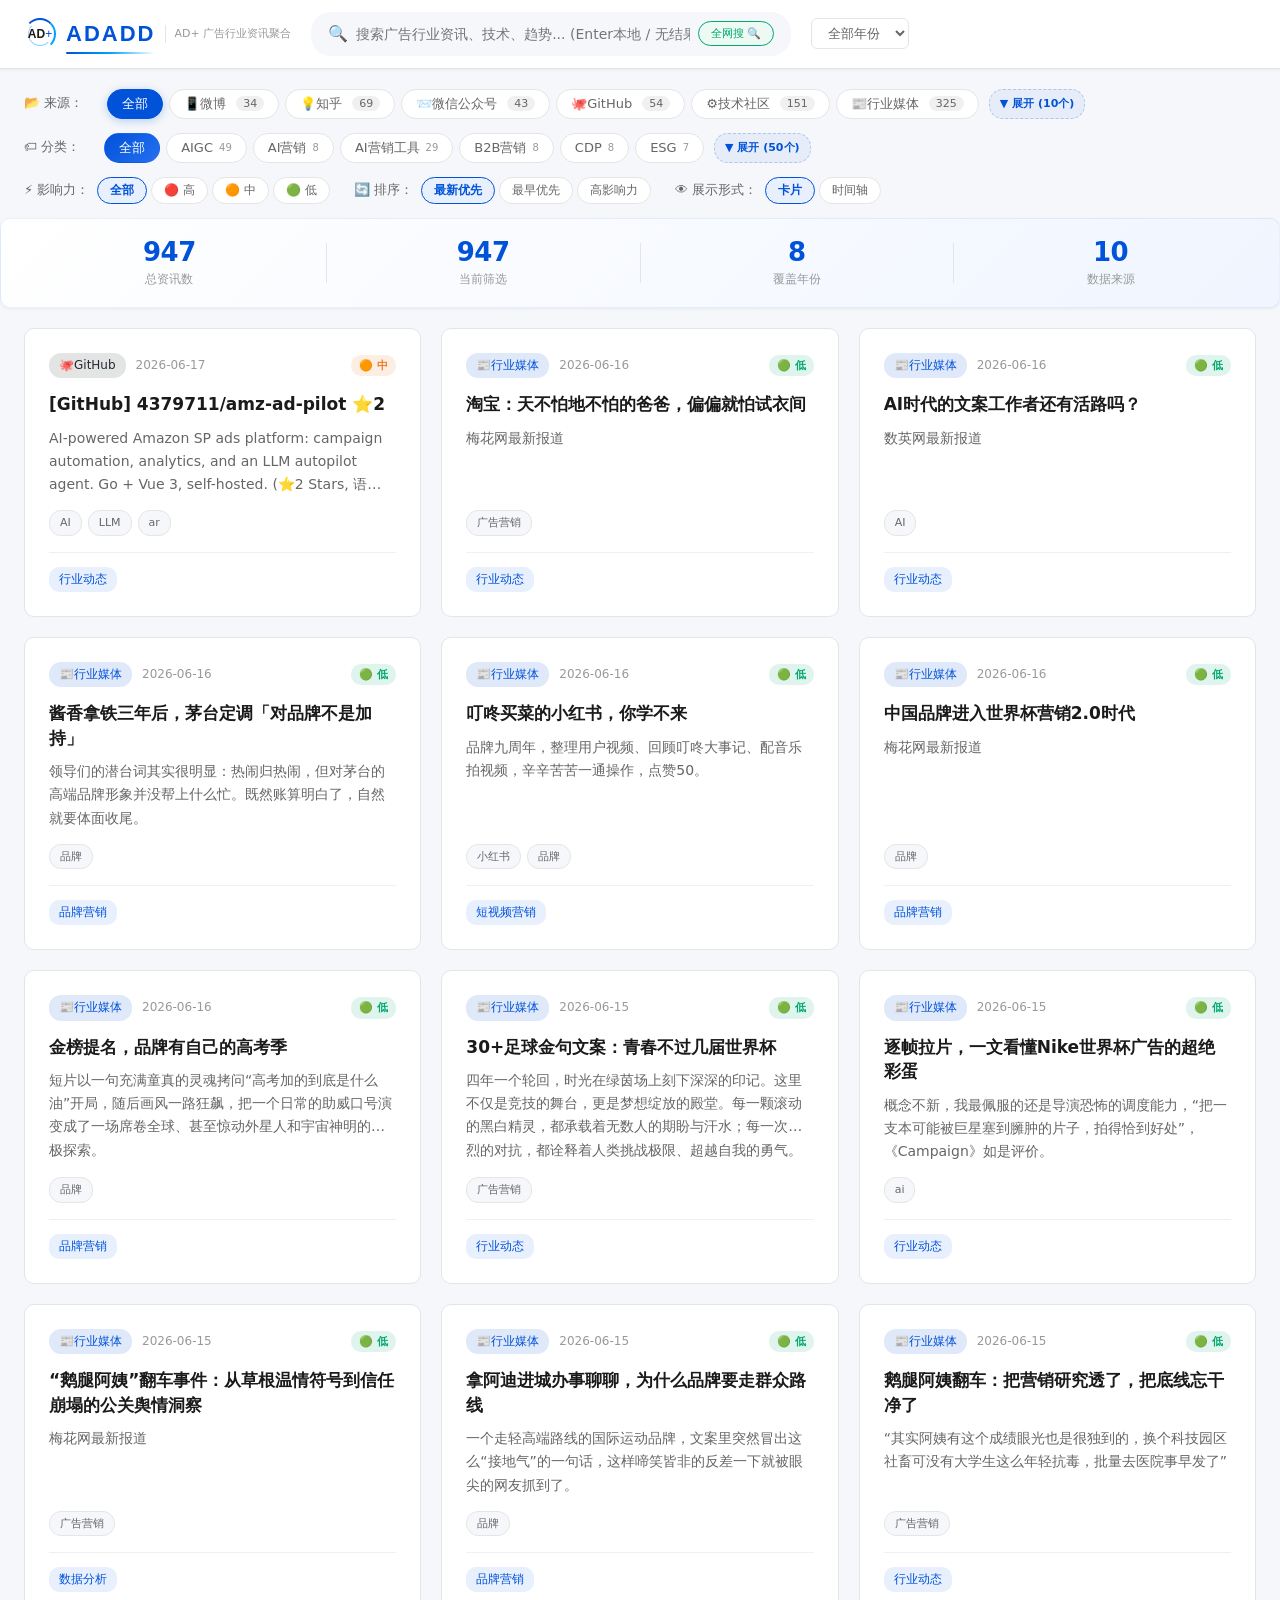
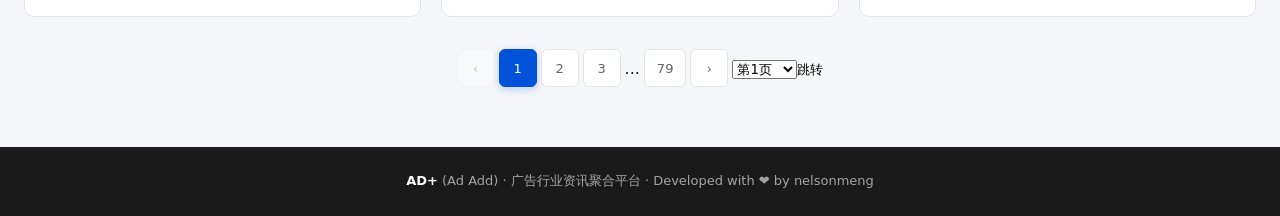
==== index.html @ 6f11f354 "auto: +1篇 (github(+1)) | 2026-06-17 10:17" ====
<!DOCTYPE html>
<html lang="zh-CN">
<head>
<meta charset="UTF-8">
<meta name="viewport" content="width=device-width,initial-scale=1.0">
<title>ADADD · 广告行业资讯聚合平台</title>
<link rel="preload" href="fonts/TencentSans-W7.woff2" as="font" type="font/woff2" crossorigin>
<link rel="preconnect" href="https://fonts.googleapis.com">
<link rel="preconnect" href="https://fonts.gstatic.com" crossorigin>
<link href="https://fonts.googleapis.com/css2?family=Noto+Sans+SC:wght@300;400;500;700;900&display=swap" rel="stylesheet">
<style>@font-face{font-family:"Tencent Sans";src:url("fonts/TencentSans-W7.woff2") format("woff2"),url("fonts/TencentSans-W7.otf") format("opentype");font-weight:100 900;font-style:normal;font-display:swap}
:root{--p:#0052D9;--pl:#E8F0FE;--pd:#1a3c6e;--ph:#2670F0;--a:#00A870;--w:#ED7B2D;--d:#E02020;--t1:#1a1a1a;--t2:#666666;--t3:#999999;--bc:#e5e5e5;--bg:#f5f7fa;--wh:#ffffff;--ss:0 1px 3px rgba(0,0,0,.06);--sm:0 4px 12px rgba(0,0,0,.08);--sl:0 8px 30px rgba(0,0,0,.12);--r1:6px;--r2:10px;--r3:16px;--ff:"Tencent Sans",system-ui,-apple-system,BlinkMacSystemFont,"Microsoft YaHei",sans-serif}
*,*::before,*::after{box-sizing:border-box;margin:0;padding:0}html{scroll-behavior:smooth;-webkit-font-smoothing:antialiased}
body{font-family:var(--ff);background:var(--bg);color:var(--t1);line-height:1.6;min-height:100vh}a{color:var(--p);text-decoration:none}button{cursor:pointer;font-family:inherit;border:none;background:none}input,select{font-family:inherit}
.navbar{position:sticky;top:0;z-index:100;background:var(--wh);border-bottom:1px solid var(--bc);box-shadow:var(--ss)}
.nav-inner{max-width:1400px;margin:0 auto;display:flex;align-items:center;gap:20px;padding:12px 24px}.logo{display:flex;align-items:center;gap:10px}
.logo-icon-wrap{position:relative;width:32px;height:32px;flex-shrink:0;display:flex;align-items:center;justify-content:center}
.logo-ring{position:absolute;inset:0;border:2px solid transparent;border-top-color:#0052D9;border-right-color:#00A3FF;border-radius:50%;animation:spin 6s linear infinite}
.logo-ring-inner{position:absolute;inset:4px;border:1.5px solid transparent;border-bottom-color:rgba(0,163,255,.5);border-left-color:rgba(0,82,217,.3);border-radius:50%;animation:spin 4s linear infinite reverse}
@keyframes spin{to{transform:rotate(360deg)}}
.logo-center{font-family:"Tencent Sans",sans-serif;font-size:12px;font-weight:800;color:#1a1a1a;z-index:2;line-height:1}
.logo-center .lp{font-weight:300;color:#0052D9}
.logo-text{font-size:22px;font-weight:900;color:#0052D9;letter-spacing:2px;font-family:"Tencent Sans",sans-serif;position:relative}
.logo-text::after{content:'';position:absolute;bottom:-3px;left:0;width:100%;height:2px;background:linear-gradient(90deg,#0052D9,#00A3FF,transparent);border-radius:1px}
.logo-sub{font-size:11px;color:var(--t3);padding-left:8px;border-left:1px solid var(--bc)}.nav-center{flex:1;max-width:480px}
.search-bar{display:flex;align-items:center;background:var(--bg);border-radius:20px;padding:8px 16px;gap:8px;transition:all .25s;border:1.5px solid transparent}.search-bar:focus-within{background:var(--wh);border-color:var(--p);box-shadow:0 0 0 3px rgba(0,82,217,.08)}.search-bar input{flex:1;border:none;outline:none;background:transparent;font-size:14px;color:var(--t1)}.clear-search{width:18px;height:18px;border-radius:50%;display:none;align-items:center;justify-content:center;font-size:14px;color:var(--t3);background:#ddd}.nav-right{display:flex;align-items:center;gap:10px}.year-select{padding:6px 12px;border-radius:var(--r1);border:1px solid var(--bc);font-size:13px;color:var(--t2);background:var(--wh);cursor:pointer}
.fbar{max-width:1400px;margin:0 auto;padding:20px 24px 0}.frow{display:flex;align-items:center;gap:24px;margin-bottom:14px;flex-wrap:wrap}.flab{font-size:13px;font-weight:500;color:var(--t2);white-space:nowrap;flex-shrink:0}.btns{display:flex;flex-wrap:wrap;gap:6px}.fbtn{display:inline-flex;align-items:center;gap:6px;padding:5px 14px;border-radius:20px;font-size:13px;color:var(--t2);background:var(--wh);border:1px solid var(--bc);transition:all .2s;white-space:nowrap;cursor:pointer}.fbtn:hover{border-color:var(--p);color:var(--p)}.fbtn.active{background:var(--p);color:white;border-color:var(--p);box-shadow:0 2px 8px rgba(0,82,217,.25)}.cbtn{display:inline-flex;align-items:center;gap:6px;padding:5px 14px;border-radius:20px;font-size:13px;color:var(--t2);background:var(--wh);border:1px solid var(--bc);transition:all .2s;white-space:nowrap;cursor:pointer}.cbtn:hover{border-color:var(--ph);color:var(--ph)}.cbtn.active{background:linear-gradient(135deg,var(--p),#2670F0);color:white;border-color:transparent}.cat-btns.cat-collapsed .cbtn:nth-child(n+8){display:none}.btns.src-collapsed .fbtn:nth-child(n+8){display:none}.cat-toggle{display:inline-flex;align-items:center;gap:4px;padding:3px 10px;border-radius:14px;font-size:11px;color:var(--p);font-weight:600;background:rgba(0,82,217,.06);border:1px dashed rgba(0,82,217,.25);cursor:pointer;white-space:nowrap;transition:all .2s;margin-left:4px;flex-shrink:0}.cat-toggle:hover{background:rgba(0,82,217,.12)}.inline-group{display:flex;align-items:center;gap:8px}.inline-group label{font-size:13px;font-weight:500;color:var(--t2);white-space:nowrap}.btn-group{display:flex;gap:4px}.bg-btn{padding:4px 12px;border-radius:14px;font-size:12px;color:var(--t2);background:var(--wh);border:1px solid var(--bc);transition:all .2s;cursor:pointer}.bg-btn:hover{border-color:var(--ph)}.bg-btn.active{background:var(--pl);color:var(--p);border-color:var(--p);font-weight:600}
.stats{max-width:1400px;margin:0 auto;padding:0 24px;display:flex;align-items:center;background:linear-gradient(135deg,#fff,#f0f5ff);border-radius:var(--r2);padding:18px 28px;margin-bottom:20px;border:1px solid rgba(0,82,217,.08);box-shadow:var(--ss)}.st-item{text-align:center;flex:1}.st-num{font-size:26px;font-weight:900;color:var(--p);line-height:1.2;letter-spacing:-.5px}.st-lbl{font-size:12px;color:var(--t3);margin-top:2px}.st-div{width:1px;height:40px;background:var(--bc);margin:0 16px}.st-new{font-size:11px;font-weight:700;color:#E02020;background:linear-gradient(135deg,#FFF0F0,#FFE8E8);padding:2px 8px;border-radius:10px;margin-left:4px;display:inline-flex;align-items:center;gap:2px;animation:newPulse 2s ease-in-out infinite}.st-new-num{color:#E02020;font-size:13px}@keyframes newPulse{0%,100%{opacity:1}50%{opacity:.6}}
.news-section{max-width:1400px;margin:0 auto;padding:0 24px 60px}.grid{display:grid;grid-template-columns:repeat(auto-fill,minmax(380px,1fr));gap:20px}
.card{background:var(--wh);border-radius:var(--r2);padding:24px;border:1px solid var(--bc);cursor:pointer;transition:all .3s;display:flex;flex-direction:column;position:relative;overflow:hidden}.card::before{content:'';position:absolute;top:0;left:0;right:0;height:3px;background:linear-gradient(90deg,var(--p),var(--ph));opacity:0;transition:opacity .3s}.card:hover{transform:translateY(-3px);box-shadow:var(--sl);border-color:transparent}.card:hover::before{opacity:1}
.chdr{display:flex;align-items:center;gap:10px;margin-bottom:14px;flex-wrap:wrap}.src-tag{display:inline-flex;align-items:center;gap:4px;font-size:12px;font-weight:500;padding:3px 10px;border-radius:12px;white-space:nowrap}.date-text{font-size:12px;color:var(--t3);flex:1}.imp-badge{font-size:11px;font-weight:600;padding:2px 8px;border-radius:10px;white-space:nowrap}
.ctitle{font-size:17px;font-weight:700;line-height:1.45;color:var(--t1);margin-bottom:10px;display:-webkit-box;-webkit-line-clamp:2;-webkit-box-orient:vertical;overflow:hidden;transition:color .2s}.card:hover .ctitle{color:var(--p)}.csum{font-size:14px;line-height:1.65;color:var(--t2);margin-bottom:14px;flex:1;display:-webkit-box;-webkit-line-clamp:3;-webkit-box-orient:vertical;overflow:hidden}.ctags{display:flex;flex-wrap:wrap;gap:6px;margin-bottom:16px}.tag{font-size:11px;padding:3px 10px;border-radius:12px;background:var(--bg);color:var(--t2);border:1px solid var(--bc);white-space:nowrap}.cftr{display:flex;justify-content:space-between;align-items:center;padding-top:14px;border-top:1px solid #f0f0f0}.cat-tag{font-size:12px;color:var(--p);background:var(--pl);padding:3px 10px;border-radius:10px;font-weight:500}.visit-link{font-size:13px;color:var(--a)!important;font-weight:500;opacity:0;transition:opacity .2s}.card:hover .visit-link{opacity:1}.new-badge{position:absolute;top:12px;right:12px;background:linear-gradient(135deg,#E02020,#FF4D4F);color:#fff;font-size:10px;font-weight:800;padding:2px 8px;border-radius:8px;text-transform:uppercase;letter-spacing:.5px;box-shadow:0 2px 8px rgba(224,32,32,.35);z-index:2;animation:newBadgeIn .5s ease-out}@keyframes newBadgeIn{from{transform:scale(0) rotate(-12deg);opacity:0}to{transform:scale(1) rotate(0);opacity:1}}
.tl-group{margin-bottom:24px}.tl-summary-bar{background:var(--wh);border-radius:var(--r2);padding:14px 20px;margin-bottom:20px;border:1px solid var(--bc);font-size:14px;color:var(--t2)}.tl-year{font-size:18px;font-weight:900;color:var(--p);margin-bottom:12px;padding-left:16px;border-left:4px solid var(--p);letter-spacing:1px;cursor:pointer;user-select:none;display:flex;align-items:center;gap:6px;transition:border-color .2s}.tl-y-toggle{font-size:11px;color:var(--t3);transition:transform .2s;width:16px;text-align:center}.tl-year:hover{color:var(--ph)}.tl-items{display:flex;flex-direction:column;gap:10px;transition:max-height .35s ease,opacity .25s ease;overflow:hidden}.tl-items.collapsed{max-height:0!important;opacity:0;margin:0;padding:0}.tl-item{display:flex;gap:16px;background:var(--wh);border-radius:var(--r2);padding:20px 24px;border:1px solid var(--bc);cursor:pointer;transition:all .25s}.tl-item:hover{transform:translateX(4px);box-shadow:var(--sm);border-color:var(--ph)}.tl-dot{width:12px;height:12px;border-radius:50%;margin-top:6px;flex-shrink:0;box-shadow:0 0 0 3px rgba(0,82,217,.15)}.tl-cnt{flex:1;min-width:0}.tl-meta{display:flex;align-items:center;gap:12px;margin-bottom:8px;font-size:12px;color:var(--t3)}.tl-item h4{font-size:16px;font-weight:700;line-height:1.4;color:var(--t1);margin-bottom:6px;transition:color .2s}.tl-item:hover h4{color:var(--p)}.tl-item>p{font-size:14px;color:var(--t2);line-height:1.55;display:-webkit-box;-webkit-line-clamp:2;-webkit-box-orient:vertical;overflow:hidden}
.empty-state{display:flex;flex-direction:column;align-items:center;justify-content:center;padding:80px 20px;text-align:center}
.pagination{display:flex;justify-content:center;margin-top:32px}.pgn-inn{display:flex;align-items:center;gap:4px}.pg-btn{min-width:38px;height:38px;border-radius:var(--r1);font-size:13px;font-weight:500;color:var(--t2);background:var(--wh);border:1px solid var(--bc);display:flex;align-items:center;justify-content:center;padding:0 12px;transition:all .2s;cursor:pointer}.pg-btn:not(:disabled):hover{border-color:var(--p);color:var(--p)}.pg-btn.active{background:var(--p);color:white;border-color:var(--p);box-shadow:0 2px 8px rgba(0,82,217,.25)}.pg-btn:disabled{opacity:.35;cursor:not-allowed}    '.pg-dots{color:var(--t3);padding:0 6px;font-size:13px}.pg-jump-wrap{display:inline-flex;align-items:center;gap:6px;margin-left:10px;padding-left:14px;border-left:1px solid var(--bc)}.pg-jump-wrap select{height:38px;padding:0 28px 0 12px;border-radius:var(--r1);border:1px solid var(--bc);font-size:13px;font-weight:500;color:var(--t2);background:var(--wh) url("data:image/svg+xml,%3Csvg xmlns='http://www.w3.org/2000/svg' width='10' height='6'%3E%3Cpath d='M1 1l4 4 4-4' stroke='%230052D9' fill='none' stroke-width='1.5'/%3E%3C/svg%3E") no-repeat right 10px center;background-size:10px;-webkit-appearance:none;-moz-appearance:none;appearance:none;cursor:pointer;transition:border-color .2s,box-shadow .2s;outline:none}.pg-jump-wrap select:hover,.pg-jump-wrap select:focus{border-color:var(--p);box-shadow:0 0 0 3px rgba(0,82,217,.15)}.pg-jump-btn{padding:5px 14px;font-size:13px;color:#fff;background:#0052D9;border:none;border-radius:6px;cursor:pointer;transition:all .2s;white-space:nowrap}.pg-jump-btn:hover{background:#0046ba;transform:translateY(-1px)}.pg-jump-btn:active{transform:scale(.97)}'
.modal-overlay{position:fixed;inset:0;z-index:-9999!important;background:rgba(0,0,0,.45);backdrop-filter:blur(4px);display:none!important;visibility:hidden!important;opacity:0!important;pointer-events:none!important;height:0!important;overflow:hidden!important}.modal-overlay.show{display:flex!important;visibility:visible!important;opacity:1!important;pointer-events:auto!important;z-index:1000!important;height:auto!important;overflow-y:auto!important;align-items:flex-start;justify-content:center;padding:40px 20px}.modal-dialog{background:var(--wh);border-radius:var(--r3);max-width:720px;width:100%;position:relative;box-shadow:0 20px 60px rgba(0,0,0,.2);animation:slideUp .3s ease;margin:auto}@keyframes slideUp{from{transform:translateY(30px);opacity:0}to{transform:translateY(0);opacity:1}}.modal-close{position:absolute;top:16px;right:16px;z-index:5;width:34px;height:34px;border-radius:50%;display:flex;align-items:center;justify-content:center;font-size:22px;color:var(--t3);background:var(--bg);transition:all .2s;cursor:pointer}.modal-close:hover{background:var(--d);color:white}.modal-body{padding:36px 36px 28px}.dtl-title{font-size:24px;font-weight:900;line-height:1.35;color:var(--t1);margin-bottom:12px;font-family:"Tencent Sans",sans-serif}.dtl-sum{font-size:16px;color:var(--t2);line-height:1.6}.dtl-body{margin-top:20px;font-size:15px;line-height:1.85;color:var(--t1);white-space:pre-line}.dtl-tags{display:flex;flex-wrap:wrap;gap:8px;margin-top:24px;padding-top:16px;border-top:1px solid var(--bc)}.dtl-actions{display:flex;gap:12px;justify-content:flex-end;margin-top:24px}.act-btn{padding:10px 24px;border-radius:var(--r1);font-size:14px;font-weight:600;transition:all .2s;cursor:pointer;text-align:center;text-decoration:none;display:inline-block}.act-btn.primary{background:var(--p);color:white}.act-btn.primary:hover{background:var(--ph);box-shadow:0 4px 12px rgba(0,82,217,.3)}.act-btn.visit{background:var(--a)!important;color:white!important}.act-btn.visit:hover{background:#00915e!important}
.footer{background:var(--t1);color:rgba(255,255,255,.6);padding:24px;text-align:center;font-size:13px;margin-top:auto}.footer strong{color:white}
@media(max-width:1024px){.grid{grid-template-columns:repeat(auto-fill,minmax(320px,1fr));gap:16px}.nav-inner{flex-wrap:wrap;gap:12px;padding:10px 20px}.nav-center{order:3;max-width:100%;flex-basis:100%}.search-bar{width:100%}}
@media(max-width:768px){.grid{grid-template-columns:1fr}.stats{flex-direction:column;gap:12px;padding:16px}.st-div{display:none}.cftr{flex-direction:column;align-items:flex-start;gap:8px}.visit-link{opacity:1!important}.frow{gap:12px}}</style>
</head>
<body>
<header class="navbar"><div class="nav-inner">
<div class="logo"><div class="logo-icon-wrap"><div class="logo-ring"></div><div class="logo-ring-inner"></div><div class="logo-center">AD<span class="lp">+</span></div></div><span class="logo-text">ADADD</span><span class="logo-sub">AD+ 广告行业资讯聚合</span></div>
<div class="nav-center"><div class="search-bar" id="searchBar">
🔍 <input type="text" id="searchInput" placeholder="搜索广告行业资讯、技术、趋势... (Enter本地 / 无结果自动全网搜)" autocomplete="off">
<button class="clear-search" id="clearSearch">×</button>
<button id="globalSearchBtn" style="padding:4px 12px;border-radius:14px;font-size:11px;color:#00A870;background:#EDFAF3;border:1px solid #00A870;cursor:pointer;white-space:nowrap;font-weight:500;">全网搜 🔍</button>
</div></div>
<div class="nav-right"><select class="year-select" id="yearSelect"><option value="">全部年份</option></select></div>
</div></header>
<div class="fbar" id="filterBar"></div>
<div class="stats" id="statsBar"></div>
<section class="news-section" id="newsSection"></section>
<footer class="footer"><strong>AD+</strong> (Ad Add) · 广告行业资讯聚合平台 · Developed with ❤️ by nelsonmeng</footer>
<script type="application/json" id="appData">[{"id": 2304932602, "title": "[GitHub] 4379711/amz-ad-pilot ⭐2", "original_title": "[GitHub] 4379711/amz-ad-pilot ⭐2", "summary": "AI-powered Amazon SP ads platform: campaign automation, analytics, and an LLM autopilot agent. Go + Vue 3, self-hosted. (⭐2 Stars, 语言:Go, 最近更新:2026-06-17)", "body": "## [GitHub] 4379711/amz-ad-pilot ⭐2\n\nAI-powered Amazon SP ads platform: campaign automation, analytics, and an LLM autopilot agent. Go + Vue 3, self-hosted. (⭐2 Stars, 语言:Go, 最近更新:2026-06-17)\n\n---\n*来源：GitHub · 自动抓取于 2026-06-17 10:17*", "source": "github", "category": "行业动态", "tags": ["AI", "LLM", "ar"], "impact": "medium", "year": "2026", "date": "2026-06-17", "url": "https://github.com/4379711/amz-ad-pilot", "readCount": 0, "shareCount": 0, "commentCount": 0, "updatedAt": "2026-06-17"}, {"id": 272166351, "title": "淘宝：天不怕地不怕的爸爸，偏偏就怕试衣间", "original_title": "淘宝：天不怕地不怕的爸爸，偏偏就怕试衣间", "summary": "梅花网最新报道", "body": "## 淘宝：天不怕地不怕的爸爸，偏偏就怕试衣间\n\n\n\n---\n*来源：梅花网 · 自动抓取于 2026-06-16 18:14*", "source": "industry-media", "category": "行业动态", "tags": ["广告营销"], "impact": "low", "year": "2026", "date": "2026-06-16", "url": "https://www.meihua.info/shots/6878692922459136", "readCount": 0, "shareCount": 0, "commentCount": 0, "updatedAt": "2026-06-16"}, {"id": 1747070454, "title": "AI时代的文案工作者还有活路吗？", "original_title": "AI时代的文案工作者还有活路吗？", "summary": "数英网最新报道", "body": "## AI时代的文案工作者还有活路吗？\n\n\n\n---\n*来源：数英网 · 自动抓取于 2026-06-16 15:12*", "source": "industry-media", "category": "行业动态", "tags": ["AI"], "impact": "low", "year": "2026", "date": "2026-06-16", "url": "https://www.digitaling.com/articles/1522087.html", "readCount": 0, "shareCount": 0, "commentCount": 0, "updatedAt": "2026-06-16"}, {"id": 969098634, "title": "酱香拿铁三年后，茅台定调「对品牌不是加持」", "original_title": "酱香拿铁三年后，茅台定调「对品牌不是加持」", "summary": "领导们的潜台词其实很明显：热闹归热闹，但对茅台的高端品牌形象并没帮上什么忙。既然账算明白了，自然就要体面收尾。", "body": "## 酱香拿铁三年后，茅台定调「对品牌不是加持」\n\n领导们的潜台词其实很明显：热闹归热闹，但对茅台的高端品牌形象并没帮上什么忙。既然账算明白了，自然就要体面收尾。\n\n---\n*来源：数英网 · 自动抓取于 2026-06-16 13:58*", "source": "industry-media", "category": "品牌营销", "tags": ["品牌"], "impact": "low", "year": "2026", "date": "2026-06-16", "url": "https://www.digitaling.com/articles/1521380.html", "readCount": 0, "shareCount": 0, "commentCount": 0, "updatedAt": "2026-06-16"}, {"id": 2837018221, "title": "叮咚买菜的小红书，你学不来", "original_title": "叮咚买菜的小红书，你学不来", "summary": "品牌九周年，整理用户视频、回顾叮咚大事记、配音乐拍视频，辛辛苦苦一通操作，点赞50。", "body": "## 叮咚买菜的小红书，你学不来\n\n品牌九周年，整理用户视频、回顾叮咚大事记、配音乐拍视频，辛辛苦苦一通操作，点赞50。\n\n---\n*来源：数英网 · 自动抓取于 2026-06-16 13:58*", "source": "industry-media", "category": "短视频营销", "tags": ["小红书", "品牌"], "impact": "low", "year": "2026", "date": "2026-06-16", "url": "https://www.digitaling.com/articles/1520036.html", "readCount": 0, "shareCount": 0, "commentCount": 0, "updatedAt": "2026-06-16"}, {"id": 3704941879, "title": "中国品牌进入世界杯营销2.0时代", "original_title": "中国品牌进入世界杯营销2.0时代", "summary": "梅花网最新报道", "body": "## 中国品牌进入世界杯营销2.0时代\n\n\n\n---\n*来源：梅花网 · 自动抓取于 2026-06-16 11:34*", "source": "industry-media", "category": "品牌营销", "tags": ["品牌"], "impact": "low", "year": "2026", "date": "2026-06-16", "url": "https://www.meihua.info/article/6877292734727168", "readCount": 0, "shareCount": 0, "commentCount": 0, "updatedAt": "2026-06-16"}, {"id": 2909732462, "title": "金榜提名，品牌有自己的高考季", "original_title": "金榜提名，品牌有自己的高考季", "summary": "短片以一句充满童真的灵魂拷问“高考加的到底是什么油”开局，随后画风一路狂飙，把一个日常的助威口号演变成了一场席卷全球、甚至惊动外星人和宇宙神明的终极探索。", "body": "## 金榜提名，品牌有自己的高考季\n\n短片以一句充满童真的灵魂拷问“高考加的到底是什么油”开局，随后画风一路狂飙，把一个日常的助威口号演变成了一场席卷全球、甚至惊动外星人和宇宙神明的终极探索。\n\n---\n*来源：数英网 · 自动抓取于 2026-06-16 11:35*", "source": "industry-media", "category": "品牌营销", "tags": ["品牌"], "impact": "low", "year": "2026", "date": "2026-06-16", "url": "https://www.digitaling.com/articles/1518734.html", "readCount": 0, "shareCount": 0, "commentCount": 0, "updatedAt": "2026-06-16"}, {"id": 1232251329, "title": "30+足球金句文案：青春不过几届世界杯", "original_title": "30+足球金句文案：青春不过几届世界杯", "summary": "四年一个轮回，时光在绿茵场上刻下深深的印记。这里不仅是竞技的舞台，更是梦想绽放的殿堂。每一颗滚动的黑白精灵，都承载着无数人的期盼与汗水；每一次激烈的对抗，都诠释着人类挑战极限、超越自我的勇气。", "body": "## 30+足球金句文案：青春不过几届世界杯\n\n四年一个轮回，时光在绿茵场上刻下深深的印记。这里不仅是竞技的舞台，更是梦想绽放的殿堂。每一颗滚动的黑白精灵，都承载着无数人的期盼与汗水；每一次激烈的对抗，都诠释着人类挑战极限、超越自我的勇气。\n\n---\n*来源：数英网 · 自动抓取于 2026-06-15 14:04*", "source": "industry-media", "category": "行业动态", "tags": ["广告营销"], "impact": "low", "year": "2026", "date": "2026-06-15", "url": "https://www.digitaling.com/articles/1520309.html", "readCount": 0, "shareCount": 0, "commentCount": 0, "updatedAt": "2026-06-15"}, {"id": 3171213471, "title": "逐帧拉片，一文看懂Nike世界杯广告的超绝彩蛋", "original_title": "逐帧拉片，一文看懂Nike世界杯广告的超绝彩蛋", "summary": "概念不新，我最佩服的还是导演恐怖的调度能力，“把一支本可能被巨星塞到臃肿的片子，拍得恰到好处”，《Campaign》如是评价。", "body": "## 逐帧拉片，一文看懂Nike世界杯广告的超绝彩蛋\n\n概念不新，我最佩服的还是导演恐怖的调度能力，“把一支本可能被巨星塞到臃肿的片子，拍得恰到好处”，《Campaign》如是评价。\n\n---\n*来源：数英网 · 自动抓取于 2026-06-15 14:04*", "source": "industry-media", "category": "行业动态", "tags": ["ai"], "impact": "low", "year": "2026", "date": "2026-06-15", "url": "https://www.digitaling.com/articles/1517691.html", "readCount": 0, "shareCount": 0, "commentCount": 0, "updatedAt": "2026-06-15"}, {"id": 1399789582, "title": "“鹅腿阿姨”翻车事件：从草根温情符号到信任崩塌的公关舆情洞察", "original_title": "“鹅腿阿姨”翻车事件：从草根温情符号到信任崩塌的公关舆情洞察", "summary": "梅花网最新报道", "body": "## “鹅腿阿姨”翻车事件：从草根温情符号到信任崩塌的公关舆情洞察\n\n\n\n---\n*来源：梅花网 · 自动抓取于 2026-06-15 11:23*", "source": "industry-media", "category": "数据分析", "tags": ["广告营销"], "impact": "low", "year": "2026", "date": "2026-06-15", "url": "https://www.meihua.info/article/6876924401239040", "readCount": 0, "shareCount": 0, "commentCount": 0, "updatedAt": "2026-06-15"}, {"id": 3287151831, "title": "拿阿迪进城办事聊聊，为什么品牌要走群众路线", "original_title": "拿阿迪进城办事聊聊，为什么品牌要走群众路线", "summary": "一个走轻高端路线的国际运动品牌，文案里突然冒出这么“接地气”的一句话，这样啼笑皆非的反差一下就被眼尖的网友抓到了。", "body": "## 拿阿迪进城办事聊聊，为什么品牌要走群众路线\n\n一个走轻高端路线的国际运动品牌，文案里突然冒出这么“接地气”的一句话，这样啼笑皆非的反差一下就被眼尖的网友抓到了。\n\n---\n*来源：数英网 · 自动抓取于 2026-06-15 11:23*", "source": "industry-media", "category": "品牌营销", "tags": ["品牌"], "impact": "low", "year": "2026", "date": "2026-06-15", "url": "https://www.digitaling.com/articles/1520050.html", "readCount": 0, "shareCount": 0, "commentCount": 0, "updatedAt": "2026-06-15"}, {"id": 2551307647, "title": "鹅腿阿姨翻车：把营销研究透了，把底线忘干净了", "original_title": "鹅腿阿姨翻车：把营销研究透了，把底线忘干净了", "summary": "“其实阿姨有这个成绩眼光也是很独到的，换个科技园区社畜可没有大学生这么年轻抗毒，批量去医院事早发了”", "body": "## 鹅腿阿姨翻车：把营销研究透了，把底线忘干净了\n\n“其实阿姨有这个成绩眼光也是很独到的，换个科技园区社畜可没有大学生这么年轻抗毒，批量去医院事早发了”\n\n---\n*来源：数英网 · 自动抓取于 2026-06-15 11:23*", "source": "industry-media", "category": "行业动态", "tags": ["广告营销"], "impact": "low", "year": "2026", "date": "2026-06-15", "url": "https://www.digitaling.com/articles/1519777.html", "readCount": 0, "shareCount": 0, "commentCount": 0, "updatedAt": "2026-06-15"}, {"id": 1126483919, "title": "世界杯要来了，聊聊体育营销的老规矩和新变化｜专访", "original_title": "世界杯要来了，聊聊体育营销的老规矩和新变化｜专访", "summary": "1976年，国际足联FIFA与可口可乐签下了一笔1000万美元的赞助合约。自此，FIFA正式开启了将世界杯作为一个IP，售卖给赞助商的商业化时代；对可口可乐而言，它得到的权益则是在亚非拉等第三世界国家举办世青赛，为当地提供足球基础设施、青训和教练培训资源，这正好契合了可口可乐的全球化进程。", "body": "## 世界杯要来了，聊聊体育营销的老规矩和新变化｜专访\n\n1976年，国际足联FIFA与可口可乐签下了一笔1000万美元的赞助合约。自此，FIFA正式开启了将世界杯作为一个IP，售卖给赞助商的商业化时代；对可口可乐而言，它得到的权益则是在亚非拉等第三世界国家举办世青赛，为当地提供足球基础设施、青训和教练培训资源，这正好契合了可口可乐的全球化进程。\n\n---\n*来源：数英网 · 自动抓取于 2026-06-15 11:23*", "source": "industry-media", "category": "品牌出海", "tags": ["广告营销"], "impact": "low", "year": "2026", "date": "2026-06-15", "url": "https://www.digitaling.com/articles/1519742.html", "readCount": 0, "shareCount": 0, "commentCount": 0, "updatedAt": "2026-06-15"}, {"id": 974118507, "title": "可口可乐联名三叶草：美加墨世界杯接送，招手即停！", "original_title": "可口可乐联名三叶草：美加墨世界杯接送，招手即停！", "summary": "梅花网最新报道", "body": "## 可口可乐联名三叶草：美加墨世界杯接送，招手即停！\n\n\n\n---\n*来源：梅花网 · 自动抓取于 2026-06-12 16:53*", "source": "industry-media", "category": "行业动态", "tags": ["广告营销"], "impact": "low", "year": "2026", "date": "2026-06-12", "url": "https://www.meihua.info/shots/6873021271819264", "readCount": 0, "shareCount": 0, "commentCount": 0, "updatedAt": "2026-06-12"}, {"id": 1370849056, "title": "天猫：毕业生驾到，毕业优惠加到！", "original_title": "天猫：毕业生驾到，毕业优惠加到！", "summary": "梅花网最新报道", "body": "## 天猫：毕业生驾到，毕业优惠加到！\n\n\n\n---\n*来源：梅花网 · 自动抓取于 2026-06-12 16:53*", "source": "industry-media", "category": "行业动态", "tags": ["广告营销"], "impact": "low", "year": "2026", "date": "2026-06-12", "url": "https://www.meihua.info/shots/6872996879303680", "readCount": 0, "shareCount": 0, "commentCount": 0, "updatedAt": "2026-06-12"}, {"id": 1950921095, "title": "品牌高考季｜除了祝福「金榜题名」还能怎么玩?", "original_title": "品牌高考季｜除了祝福「金榜题名」还能怎么玩?", "summary": "梅花网最新报道", "body": "## 品牌高考季｜除了祝福「金榜题名」还能怎么玩?\n\n\n\n---\n*来源：梅花网 · 自动抓取于 2026-06-11 19:39*", "source": "industry-media", "category": "品牌营销", "tags": ["品牌"], "impact": "low", "year": "2026", "date": "2026-06-11", "url": "https://www.meihua.info/article/6869844505330688", "readCount": 0, "shareCount": 0, "commentCount": 0, "updatedAt": "2026-06-11"}, {"id": 3495757316, "title": "套路失灵，品牌下一步要以“真”感人", "original_title": "套路失灵，品牌下一步要以“真”感人", "summary": "梅花网最新报道", "body": "## 套路失灵，品牌下一步要以“真”感人\n\n\n\n---\n*来源：梅花网 · 自动抓取于 2026-06-11 19:39*", "source": "industry-media", "category": "品牌营销", "tags": ["品牌"], "impact": "low", "year": "2026", "date": "2026-06-11", "url": "https://www.meihua.info/article/6861919800787968", "readCount": 0, "shareCount": 0, "commentCount": 0, "updatedAt": "2026-06-11"}, {"id": 2427737033, "title": "2026年LOGO设计趋势报告发布", "original_title": "2026年LOGO设计趋势报告发布", "summary": "今年的这份报告有些特别，因为它与我的新书《LogoLounge 标志性品牌指南》同时发布。", "body": "## 2026年LOGO设计趋势报告发布\n\n今年的这份报告有些特别，因为它与我的新书《LogoLounge 标志性品牌指南》同时发布。\n\n---\n*来源：数英网 · 自动抓取于 2026-06-11 15:25*", "source": "industry-media", "category": "品牌营销", "tags": ["品牌"], "impact": "low", "year": "2026", "date": "2026-06-11", "url": "https://www.digitaling.com/articles/1518832.html", "readCount": 0, "shareCount": 0, "commentCount": 0, "updatedAt": "2026-06-11"}, {"id": 1440499345, "title": "套路失灵，品牌下一步要以“真”感人", "original_title": "套路失灵，品牌下一步要以“真”感人", "summary": "比如，前阵子在互联网上风很大的“家庭不锈钢检测”实验。有博主用检测仪或者神秘药水，对不锈钢制品进行测试，发现哪怕是标着“304”的不锈钢也有可能是假的、不合格的。结论一出，网友哗然，并纷纷下单不锈钢检测液，对着自家的锅碗瓢盆一阵猛滴。", "body": "## 套路失灵，品牌下一步要以“真”感人\n\n比如，前阵子在互联网上风很大的“家庭不锈钢检测”实验。有博主用检测仪或者神秘药水，对不锈钢制品进行测试，发现哪怕是标着“304”的不锈钢也有可能是假的、不合格的。结论一出，网友哗然，并纷纷下单不锈钢检测液，对着自家的锅碗瓢盆一阵猛滴。\n\n---\n*来源：数英网 · 自动抓取于 2026-06-11 11:18*", "source": "industry-media", "category": "品牌营销", "tags": ["品牌"], "impact": "low", "year": "2026", "date": "2026-06-11", "url": "https://www.digitaling.com/articles/1516382.html", "readCount": 0, "shareCount": 0, "commentCount": 0, "updatedAt": "2026-06-11"}, {"id": 3347990848, "title": "999感冒灵：故意挂反广告牌，只为祝你考试666", "original_title": "999感冒灵：故意挂反广告牌，只为祝你考试666", "summary": "梅花网最新报道", "body": "## 999感冒灵：故意挂反广告牌，只为祝你考试666\n\n\n\n---\n*来源：梅花网 · 自动抓取于 2026-06-10 19:30*", "source": "industry-media", "category": "行业动态", "tags": ["广告营销"], "impact": "low", "year": "2026", "date": "2026-06-10", "url": "https://www.meihua.info/shots/6870162476059648", "readCount": 0, "shareCount": 0, "commentCount": 0, "updatedAt": "2026-06-10"}, {"id": 462731434, "title": "海尔世界杯脑洞广告：全世界的期待，Haier  We Go！", "original_title": "海尔世界杯脑洞广告：全世界的期待，Haier  We Go！", "summary": "梅花网最新报道", "body": "## 海尔世界杯脑洞广告：全世界的期待，Haier  We Go！\n\n\n\n---\n*来源：梅花网 · 自动抓取于 2026-06-10 19:30*", "source": "industry-media", "category": "行业动态", "tags": ["ai"], "impact": "low", "year": "2026", "date": "2026-06-10", "url": "https://www.meihua.info/shots/6862114148779008", "readCount": 0, "shareCount": 0, "commentCount": 0, "updatedAt": "2026-06-10"}, {"id": 4025502508, "title": "黄仁勋是如何做营销的？", "original_title": "黄仁勋是如何做营销的？", "summary": "梅花网最新报道", "body": "## 黄仁勋是如何做营销的？\n\n\n\n---\n*来源：梅花网 · 自动抓取于 2026-06-10 17:44*", "source": "industry-media", "category": "行业动态", "tags": ["广告营销"], "impact": "low", "year": "2026", "date": "2026-06-10", "url": "https://www.meihua.info/article/6869835568366592", "readCount": 0, "shareCount": 0, "commentCount": 0, "updatedAt": "2026-06-10"}, {"id": 2393024816, "title": "看完这个广告，满脑子都是哈兰德哈哈哈哈王老吉", "original_title": "看完这个广告，满脑子都是哈兰德哈哈哈哈王老吉", "summary": "梅花网最新报道", "body": "## 看完这个广告，满脑子都是哈兰德哈哈哈哈王老吉\n\n\n\n---\n*来源：梅花网 · 自动抓取于 2026-06-10 16:32*", "source": "industry-media", "category": "行业动态", "tags": ["广告营销"], "impact": "low", "year": "2026", "date": "2026-06-10", "url": "https://www.meihua.info/shots/6870106589955072", "readCount": 0, "shareCount": 0, "commentCount": 0, "updatedAt": "2026-06-10"}, {"id": 181116238, "title": "「营销看点」5月精彩案例复盘，给你好看！", "original_title": "「营销看点」5月精彩案例复盘，给你好看！", "summary": "广告行业每天都会涌现各种各样的案例，数量众多并且都有自己的独特之处。但即使是关注度颇高的从业者，也没有精力浏览完所有的案例。「营销看点」精心为你挑选出那些值得一看的项目，并附上几句点评，力求给你带来新的启发与感悟。", "body": "## 「营销看点」5月精彩案例复盘，给你好看！\n\n广告行业每天都会涌现各种各样的案例，数量众多并且都有自己的独特之处。但即使是关注度颇高的从业者，也没有精力浏览完所有的案例。「营销看点」精心为你挑选出那些值得一看的项目，并附上几句点评，力求给你带来新的启发与感悟。\n\n---\n*来源：数英网 · 自动抓取于 2026-06-10 11:21*", "source": "industry-media", "category": "行业动态", "tags": ["广告营销"], "impact": "low", "year": "2026", "date": "2026-06-10", "url": "https://www.digitaling.com/articles/1517768.html", "readCount": 0, "shareCount": 0, "commentCount": 0, "updatedAt": "2026-06-10"}, {"id": 2090810996, "title": "真正的好创意，没有reference感", "original_title": "真正的好创意，没有reference感", "summary": "无论是文案还是视觉表达，蕉内一向是有点抽象感在的。欣赏者赞其个性、不流俗，不解的人常觉有门槛。", "body": "## 真正的好创意，没有reference感\n\n无论是文案还是视觉表达，蕉内一向是有点抽象感在的。欣赏者赞其个性、不流俗，不解的人常觉有门槛。\n\n---\n*来源：数英网 · 自动抓取于 2026-06-09 15:23*", "source": "industry-media", "category": "行业动态", "tags": ["广告营销"], "impact": "low", "year": "2026", "date": "2026-06-09", "url": "https://www.digitaling.com/articles/1518188.html", "readCount": 0, "shareCount": 0, "commentCount": 0, "updatedAt": "2026-06-09"}, {"id": 235767392, "title": "“商标”舆情，到底该怎么破？", "original_title": "“商标”舆情，到底该怎么破？", "summary": "梅花网最新报道", "body": "## “商标”舆情，到底该怎么破？\n\n\n\n---\n*来源：梅花网 · 自动抓取于 2026-06-09 14:15*", "source": "industry-media", "category": "公关危机", "tags": ["广告营销"], "impact": "low", "year": "2026", "date": "2026-06-09", "url": "https://www.meihua.info/article/6863422489101312", "readCount": 0, "shareCount": 0, "commentCount": 0, "updatedAt": "2026-06-09"}, {"id": 3316634122, "title": "一个广告人的自我审判", "original_title": "一个广告人的自我审判", "summary": "幸福在于，当你弯下腰、双手抵住那块石头的时候，你知道自己为什么还要用力。", "body": "## 一个广告人的自我审判\n\n幸福在于，当你弯下腰、双手抵住那块石头的时候，你知道自己为什么还要用力。\n\n---\n*来源：数英网 · 自动抓取于 2026-06-09 14:15*", "source": "industry-media", "category": "行业动态", "tags": ["广告营销"], "impact": "low", "year": "2026", "date": "2026-06-09", "url": "https://www.digitaling.com/articles/1517600.html", "readCount": 0, "shareCount": 0, "commentCount": 0, "updatedAt": "2026-06-09"}, {"id": 350623256, "title": "世界杯广告 2.0 | 谁才是最懂球迷的「看球搭子」？", "original_title": "世界杯广告 2.0 | 谁才是最懂球迷的「看球搭子」？", "summary": "梅花网最新报道", "body": "## 世界杯广告 2.0 | 谁才是最懂球迷的「看球搭子」？\n\n\n\n---\n*来源：梅花网 · 自动抓取于 2026-06-09 11:09*", "source": "industry-media", "category": "行业动态", "tags": ["广告营销"], "impact": "low", "year": "2026", "date": "2026-06-09", "url": "https://www.meihua.info/article/6867349675344896", "readCount": 0, "shareCount": 0, "commentCount": 0, "updatedAt": "2026-06-09"}, {"id": 2485266060, "title": "一次AI翻车，如何被阿迪达斯玩成了教科书级营销？", "original_title": "一次AI翻车，如何被阿迪达斯玩成了教科书级营销？", "summary": "梅花网最新报道", "body": "## 一次AI翻车，如何被阿迪达斯玩成了教科书级营销？\n\n\n\n---\n*来源：梅花网 · 自动抓取于 2026-06-08 12:40*", "source": "industry-media", "category": "行业动态", "tags": ["AI"], "impact": "low", "year": "2026", "date": "2026-06-08", "url": "https://www.meihua.info/article/6867096658134016", "readCount": 0, "shareCount": 0, "commentCount": 0, "updatedAt": "2026-06-08"}, {"id": 3687825375, "title": "一次AI翻车，如何被阿迪达斯玩成了教科书级营销？", "original_title": "一次AI翻车，如何被阿迪达斯玩成了教科书级营销？", "summary": "梅花网最新报道", "body": "## 一次AI翻车，如何被阿迪达斯玩成了教科书级营销？\n\n\n\n---\n*来源：梅花网 · 自动抓取于 2026-06-08 12:40*", "source": "industry-media", "category": "行业动态", "tags": ["AI"], "impact": "low", "year": "2026", "date": "2026-06-08", "url": "https://www.meihua.info/article/6867082488497152", "readCount": 0, "shareCount": 0, "commentCount": 0, "updatedAt": "2026-06-08"}, {"id": 2916840674, "title": "体育营销做得好，撒钱就行吗", "original_title": "体育营销做得好，撒钱就行吗", "summary": "单纯“买曝光”的体育营销模式，正在迎来自己的边际效益拐点。2026年的世界杯不仅是球员的赛场，更是品牌营销逻辑的终极考场。", "body": "## 体育营销做得好，撒钱就行吗\n\n单纯“买曝光”的体育营销模式，正在迎来自己的边际效益拐点。2026年的世界杯不仅是球员的赛场，更是品牌营销逻辑的终极考场。\n\n---\n*来源：数英网 · 自动抓取于 2026-06-08 11:20*", "source": "industry-media", "category": "品牌营销", "tags": ["品牌"], "impact": "low", "year": "2026", "date": "2026-06-08", "url": "https://www.digitaling.com/articles/1512875.html", "readCount": 0, "shareCount": 0, "commentCount": 0, "updatedAt": "2026-06-08"}, {"id": 3290490391, "title": "阿迪达斯进城办事，根本不算危转机的公关案例", "original_title": "阿迪达斯进城办事，根本不算危转机的公关案例", "summary": "有网友在阿迪达斯官方旗舰店发现，一款夹克的商品详情里写着&quot;穿上这款夹克外套，搭配T恤去健身房，或者搭配牛仔裤，在城里办事&quot;。", "body": "## 阿迪达斯进城办事，根本不算危转机的公关案例\n\n有网友在阿迪达斯官方旗舰店发现，一款夹克的商品详情里写着&quot;穿上这款夹克外套，搭配T恤去健身房，或者搭配牛仔裤，在城里办事&quot;。\n\n---\n*来源：数英网 · 自动抓取于 2026-06-08 11:20*", "source": "industry-media", "category": "公关危机", "tags": ["广告营销"], "impact": "low", "year": "2026", "date": "2026-06-08", "url": "https://www.digitaling.com/articles/1515570.html", "readCount": 0, "shareCount": 0, "commentCount": 0, "updatedAt": "2026-06-08"}, {"id": 520825987, "title": "好品牌，开始竞争互动率", "original_title": "好品牌，开始竞争互动率", "summary": "举个例子，就说MICHAEL KORS 吧！以前，这个轻奢品牌总在各种媒介打造精致的 Jet Set 感觉（一种随时坐飞机满世界旅行的生活方式），一直和大众保持着莫名其妙的距离感。今年，干了这么几个事儿。", "body": "## 好品牌，开始竞争互动率\n\n举个例子，就说MICHAEL KORS 吧！以前，这个轻奢品牌总在各种媒介打造精致的 Jet Set 感觉（一种随时坐飞机满世界旅行的生活方式），一直和大众保持着莫名其妙的距离感。今年，干了这么几个事儿。\n\n---\n*来源：数英网 · 自动抓取于 2026-06-08 11:20*", "source": "industry-media", "category": "品牌营销", "tags": ["品牌"], "impact": "low", "year": "2026", "date": "2026-06-08", "url": "https://www.digitaling.com/articles/1512588.html", "readCount": 0, "shareCount": 0, "commentCount": 0, "updatedAt": "2026-06-08"}, {"id": 3435513102, "title": "原来这么多品牌的slogan都在“认真办事”诶", "original_title": "原来这么多品牌的slogan都在“认真办事”诶", "summary": "数英网最新报道", "body": "## 原来这么多品牌的slogan都在“认真办事”诶\n\n\n\n---\n*来源：数英网 · 自动抓取于 2026-06-08 11:20*", "source": "industry-media", "category": "品牌营销", "tags": ["品牌"], "impact": "low", "year": "2026", "date": "2026-06-08", "url": "https://www.digitaling.com/articles/1514765.html", "readCount": 0, "shareCount": 0, "commentCount": 0, "updatedAt": "2026-06-08"}, {"id": 1465880512, "title": "2026天猫618第一波品牌成交排行榜出炉！", "original_title": "2026天猫618第一波品牌成交排行榜出炉！", "summary": "6月1日，2026天猫618第一阶段（5月21日-5月30日）品牌成交排行榜发布，快消、服饰、运动户外、家享生活、3C数码、玩具潮玩、健康、宠物文教、黄金饰品、珠宝文玩、食品生鲜、天猫国际等行业的领跑品牌及商家出炉。", "body": "## 2026天猫618第一波品牌成交排行榜出炉！\n\n6月1日，2026天猫618第一阶段（5月21日-5月30日）品牌成交排行榜发布，快消、服饰、运动户外、家享生活、3C数码、玩具潮玩、健康、宠物文教、黄金饰品、珠宝文玩、食品生鲜、天猫国际等行业的领跑品牌及商家出炉。\n\n---\n*来源：数英网 · 自动抓取于 2026-06-08 11:20*", "source": "industry-media", "category": "品牌营销", "tags": ["品牌"], "impact": "low", "year": "2026", "date": "2026-06-08", "url": "https://www.digitaling.com/articles/1513582.html", "readCount": 0, "shareCount": 0, "commentCount": 0, "updatedAt": "2026-06-08"}, {"id": 1719002196, "title": "附白皮书｜一人公司，靠谱吗？", "original_title": "附白皮书｜一人公司，靠谱吗？", "summary": "官媒报道中，爆款作品和实际现状先后被陈述。读者的热情先是被点燃，后又被“超过50%的一人公司月收入不足7000元”瞬间浇灭。&nbsp;", "body": "## 附白皮书｜一人公司，靠谱吗？\n\n官媒报道中，爆款作品和实际现状先后被陈述。读者的热情先是被点燃，后又被“超过50%的一人公司月收入不足7000元”瞬间浇灭。&nbsp;\n\n---\n*来源：数英网 · 自动抓取于 2026-06-08 11:20*", "source": "industry-media", "category": "行业报告", "tags": ["广告营销"], "impact": "low", "year": "2026", "date": "2026-06-08", "url": "https://www.digitaling.com/articles/1514667.html", "readCount": 0, "shareCount": 0, "commentCount": 0, "updatedAt": "2026-06-08"}, {"id": 29062077, "title": "文案翻车没事，adidas接梗能力max！", "original_title": "文案翻车没事，adidas接梗能力max！", "summary": "“当你在村里诋毁我的时候，我已经穿着阿迪去城里办事了。”CHENGLI 我在城里很想你 #沉淀 #逆袭 #蜕变 #downtown #所有人都不看好你偏偏你最争气", "body": "## 文案翻车没事，adidas接梗能力max！\n\n“当你在村里诋毁我的时候，我已经穿着阿迪去城里办事了。”CHENGLI 我在城里很想你 #沉淀 #逆袭 #蜕变 #downtown #所有人都不看好你偏偏你最争气\n\n---\n*来源：数英网 · 自动抓取于 2026-06-08 11:20*", "source": "industry-media", "category": "行业动态", "tags": ["广告营销"], "impact": "low", "year": "2026", "date": "2026-06-08", "url": "https://www.digitaling.com/articles/1513463.html", "readCount": 0, "shareCount": 0, "commentCount": 0, "updatedAt": "2026-06-08"}, {"id": 645810957, "title": "7月营销热点日历丨建党节、小暑、大暑、夏日营销", "original_title": "7月营销热点日历丨建党节、小暑、大暑、夏日营销", "summary": "文章精选优质海报和案例，并附上营销关键词与角度，力求为大家提供一些营销思路，一起来看看~", "body": "## 7月营销热点日历丨建党节、小暑、大暑、夏日营销\n\n文章精选优质海报和案例，并附上营销关键词与角度，力求为大家提供一些营销思路，一起来看看~\n\n---\n*来源：数英网 · 自动抓取于 2026-06-08 11:20*", "source": "industry-media", "category": "行业动态", "tags": ["广告营销"], "impact": "low", "year": "2026", "date": "2026-06-08", "url": "https://www.digitaling.com/articles/1512665.html", "readCount": 0, "shareCount": 0, "commentCount": 0, "updatedAt": "2026-06-08"}, {"id": 2811178869, "title": "618还在，但品牌不想只给平台打工了", "original_title": "618还在，但品牌不想只给平台打工了", "summary": "流量红利见顶、消费趋于理性，从品牌到消费者都在对大促“祛魅”。早从 2021 年起，淘天就不再对外公布 618 的销售数据，其他平台亦然。", "body": "## 618还在，但品牌不想只给平台打工了\n\n流量红利见顶、消费趋于理性，从品牌到消费者都在对大促“祛魅”。早从 2021 年起，淘天就不再对外公布 618 的销售数据，其他平台亦然。\n\n---\n*来源：数英网 · 自动抓取于 2026-06-08 11:20*", "source": "industry-media", "category": "品牌营销", "tags": ["品牌"], "impact": "low", "year": "2026", "date": "2026-06-08", "url": "https://www.digitaling.com/articles/1510789.html", "readCount": 0, "shareCount": 0, "commentCount": 0, "updatedAt": "2026-06-08"}, {"id": 2154939295, "title": "比亚迪赢麻了！王力宏演唱会公关太聪明", "original_title": "比亚迪赢麻了！王力宏演唱会公关太聪明", "summary": "全场轰一下就嗨了，谁都知道这是在夸他，夸他几十年如一日的质感、速度感、那种精密运转又闪闪发光的巨星气场。", "body": "## 比亚迪赢麻了！王力宏演唱会公关太聪明\n\n全场轰一下就嗨了，谁都知道这是在夸他，夸他几十年如一日的质感、速度感、那种精密运转又闪闪发光的巨星气场。\n\n---\n*来源：数英网 · 自动抓取于 2026-06-08 11:20*", "source": "industry-media", "category": "公关危机", "tags": ["广告营销"], "impact": "low", "year": "2026", "date": "2026-06-08", "url": "https://www.digitaling.com/articles/1512777.html", "readCount": 0, "shareCount": 0, "commentCount": 0, "updatedAt": "2026-06-08"}, {"id": 168431272, "title": "[GitHub] api-evangelist/didomi ⭐1", "original_title": "[GitHub] api-evangelist/didomi ⭐1", "summary": "API Evangelist profile of Didomi — Paris-based consent management platform (CMP/PMP) covering GDPR, CCPA, IAB TCF, GPP, GPC, and 80+ Platform API operations across web, mobile, CTV, and AMP. (⭐1 Stars, 语言:None, 最近更新:2026-06-05)", "body": "## [GitHub] api-evangelist/didomi ⭐1\n\nAPI Evangelist profile of Didomi — Paris-based consent management platform (CMP/PMP) covering GDPR, CCPA, IAB TCF, GPP, GPC, and 80+ Platform API operations across web, mobile, CTV, and AMP. (⭐1 Stars, 语言:None, 最近更新:2026-06-05)\n\n---\n*来源：GitHub · 自动抓取于 2026-06-08 11:20*", "source": "github", "category": "行业动态", "tags": ["ar"], "impact": "medium", "year": "2026", "date": "2026-06-05", "url": "https://github.com/api-evangelist/didomi", "readCount": 0, "shareCount": 0, "commentCount": 0, "updatedAt": "2026-06-08"}, {"id": 3189022675, "title": "百事可乐联合王嘉尔&amp;五月天带来全新品牌单曲", "original_title": "百事可乐联合王嘉尔&amp;五月天带来全新品牌单曲", "summary": "梅花网最新报道", "body": "## 百事可乐联合王嘉尔&amp;五月天带来全新品牌单曲\n\n\n\n---\n*来源：梅花网 · 自动抓取于 2026-05-29 17:45*", "source": "industry-media", "category": "品牌营销", "tags": ["品牌"], "impact": "low", "year": "2026", "date": "2026-05-29", "url": "https://www.meihua.info/shots/6853182960550912", "readCount": 0, "shareCount": 0, "commentCount": 0, "updatedAt": "2026-05-29"}, {"id": 2171748284, "title": "天猫 x 乌兰图雅 x 唐艺昕：一个“省”奇的MV诞生了！", "original_title": "天猫 x 乌兰图雅 x 唐艺昕：一个“省”奇的MV诞生了！", "summary": "梅花网最新报道", "body": "## 天猫 x 乌兰图雅 x 唐艺昕：一个“省”奇的MV诞生了！\n\n\n\n---\n*来源：梅花网 · 自动抓取于 2026-05-29 16:14*", "source": "industry-media", "category": "行业动态", "tags": ["广告营销"], "impact": "low", "year": "2026", "date": "2026-05-29", "url": "https://www.meihua.info/shots/6853142688957440", "readCount": 0, "shareCount": 0, "commentCount": 0, "updatedAt": "2026-05-29"}, {"id": 882163631, "title": "小红书买下世界杯版权，目标可能根本不是球迷？", "original_title": "小红书买下世界杯版权，目标可能根本不是球迷？", "summary": "梅花网最新报道", "body": "## 小红书买下世界杯版权，目标可能根本不是球迷？\n\n\n\n---\n*来源：梅花网 · 自动抓取于 2026-05-29 13:58*", "source": "industry-media", "category": "短视频营销", "tags": ["小红书"], "impact": "low", "year": "2026", "date": "2026-05-29", "url": "https://www.meihua.info/article/6852895883019264", "readCount": 0, "shareCount": 0, "commentCount": 0, "updatedAt": "2026-05-29"}, {"id": 2607267069, "title": "雷鸟携手蒋奇明：两个“笨人”，拍出了今年最聪明的营销", "original_title": "雷鸟携手蒋奇明：两个“笨人”，拍出了今年最聪明的营销", "summary": "快速起号、快速出圈、快速变现。品牌挑选代言人，要有话题度，要自带热搜体质，最好还能拥有一群随时冲锋买单的粉丝。", "body": "## 雷鸟携手蒋奇明：两个“笨人”，拍出了今年最聪明的营销\n\n快速起号、快速出圈、快速变现。品牌挑选代言人，要有话题度，要自带热搜体质，最好还能拥有一群随时冲锋买单的粉丝。\n\n---\n*来源：数英网 · 自动抓取于 2026-05-29 10:15*", "source": "industry-media", "category": "品牌营销", "tags": ["品牌"], "impact": "low", "year": "2026", "date": "2026-05-29", "url": "https://www.digitaling.com/articles/1511181.html", "readCount": 0, "shareCount": 0, "commentCount": 0, "updatedAt": "2026-05-29"}, {"id": 1483373163, "title": "[GitHub] Adgentek/adsmcp ⭐2", "original_title": "[GitHub] Adgentek/adsmcp ⭐2", "summary": "Remote MCP server for AI app monetization. Serve contextual ads inside LLMs, chatbots, and AI agents with a single tool call. Built by Adgentek.ai (⭐2 Stars, 语言:None, 最近更新:2026-05-28)", "body": "## [GitHub] Adgentek/adsmcp ⭐2\n\nRemote MCP server for AI app monetization. Serve contextual ads inside LLMs, chatbots, and AI agents with a single tool call. Built by Adgentek.ai (⭐2 Stars, 语言:None, 最近更新:2026-05-28)\n\n---\n*来源：GitHub · 自动抓取于 2026-05-28 14:25*", "source": "github", "category": "行业动态", "tags": ["AI", "LLM", "ar"], "impact": "medium", "year": "2026", "date": "2026-05-28", "url": "https://github.com/Adgentek/adsmcp", "readCount": 0, "shareCount": 0, "commentCount": 0, "updatedAt": "2026-05-28"}, {"id": 1862845626, "title": "天猫家装魔性短片：拆送装一体，超丝滑~", "original_title": "天猫家装魔性短片：拆送装一体，超丝滑~", "summary": "梅花网最新报道", "body": "## 天猫家装魔性短片：拆送装一体，超丝滑~\n\n\n\n---\n*来源：梅花网 · 自动抓取于 2026-05-27 11:11*", "source": "industry-media", "category": "行业动态", "tags": ["广告营销"], "impact": "low", "year": "2026", "date": "2026-05-27", "url": "https://www.meihua.info/shots/6849051796505600", "readCount": 0, "shareCount": 0, "commentCount": 0, "updatedAt": "2026-05-27"}, {"id": 2467803234, "title": "抖音商城618：低点，还能更低点", "original_title": "抖音商城618：低点，还能更低点", "summary": "梅花网最新报道", "body": "## 抖音商城618：低点，还能更低点\n\n\n\n---\n*来源：梅花网 · 自动抓取于 2026-05-27 11:11*", "source": "industry-media", "category": "短视频营销", "tags": ["抖音"], "impact": "low", "year": "2026", "date": "2026-05-27", "url": "https://www.meihua.info/shots/6849043010880512", "readCount": 0, "shareCount": 0, "commentCount": 0, "updatedAt": "2026-05-27"}, {"id": 2168662188, "title": "《2026 AI重构下的社交媒体营销趋势报告》五大趋势，你读懂了吗？", "original_title": "《2026 AI重构下的社交媒体营销趋势报告》五大趋势，你读懂了吗？", "summary": "梅花网最新报道", "body": "## 《2026 AI重构下的社交媒体营销趋势报告》五大趋势，你读懂了吗？\n\n\n\n---\n*来源：梅花网 · 自动抓取于 2026-05-26 18:31*", "source": "industry-media", "category": "行业报告", "tags": ["AI"], "impact": "low", "year": "2026", "date": "2026-05-26", "url": "https://www.meihua.info/article/6848937077588992", "readCount": 0, "shareCount": 0, "commentCount": 0, "updatedAt": "2026-05-26"}, {"id": 401261413, "title": "华颂广告 x 彭楚粤 x 冠珠520爱家日美乐童行", "original_title": "华颂广告 x 彭楚粤 x 冠珠520爱家日美乐童行", "summary": "梅花网最新报道", "body": "## 华颂广告 x 彭楚粤 x 冠珠520爱家日美乐童行\n\n\n\n---\n*来源：梅花网 · 自动抓取于 2026-05-26 16:17*", "source": "industry-media", "category": "行业动态", "tags": ["广告营销"], "impact": "low", "year": "2026", "date": "2026-05-26", "url": "https://www.meihua.info/shots/6848666162529280", "readCount": 0, "shareCount": 0, "commentCount": 0, "updatedAt": "2026-05-26"}, {"id": 114098533, "title": "华颂广告  | 冠珠瓷砖对话《以爱为脉》香港著名词曲作家林健华", "original_title": "华颂广告  | 冠珠瓷砖对话《以爱为脉》香港著名词曲作家林健华", "summary": "梅花网最新报道", "body": "## 华颂广告  | 冠珠瓷砖对话《以爱为脉》香港著名词曲作家林健华\n\n\n\n---\n*来源：梅花网 · 自动抓取于 2026-05-26 16:17*", "source": "industry-media", "category": "行业动态", "tags": ["广告营销"], "impact": "low", "year": "2026", "date": "2026-05-26", "url": "https://www.meihua.info/shots/6848639691490304", "readCount": 0, "shareCount": 0, "commentCount": 0, "updatedAt": "2026-05-26"}, {"id": 3395766899, "title": "小红书 x 余华：草台就是最好的班子", "original_title": "小红书 x 余华：草台就是最好的班子", "summary": "梅花网最新报道", "body": "## 小红书 x 余华：草台就是最好的班子\n\n\n\n---\n*来源：梅花网 · 自动抓取于 2026-05-26 15:04*", "source": "industry-media", "category": "短视频营销", "tags": ["小红书"], "impact": "low", "year": "2026", "date": "2026-05-26", "url": "https://www.meihua.info/shots/6848841944040448", "readCount": 0, "shareCount": 0, "commentCount": 0, "updatedAt": "2026-05-26"}, {"id": 146484543, "title": "天猫618：你可曾在直播间救过一个红包？", "original_title": "天猫618：你可曾在直播间救过一个红包？", "summary": "梅花网最新报道", "body": "## 天猫618：你可曾在直播间救过一个红包？\n\n\n\n---\n*来源：梅花网 · 自动抓取于 2026-05-26 15:04*", "source": "industry-media", "category": "直播电商", "tags": ["直播"], "impact": "low", "year": "2026", "date": "2026-05-26", "url": "https://www.meihua.info/shots/6848692841825280", "readCount": 0, "shareCount": 0, "commentCount": 0, "updatedAt": "2026-05-26"}, {"id": 2691706259, "title": "天猫 x 谭松韵：618BTI购松弛人格图鉴", "original_title": "天猫 x 谭松韵：618BTI购松弛人格图鉴", "summary": "梅花网最新报道", "body": "## 天猫 x 谭松韵：618BTI购松弛人格图鉴\n\n\n\n---\n*来源：梅花网 · 自动抓取于 2026-05-26 12:26*", "source": "industry-media", "category": "行业动态", "tags": ["广告营销"], "impact": "low", "year": "2026", "date": "2026-05-26", "url": "https://www.meihua.info/shots/6848671670813696", "readCount": 0, "shareCount": 0, "commentCount": 0, "updatedAt": "2026-05-26"}, {"id": 2678463284, "title": "AI搜索正在改写品牌竞争：比起抢流量，品牌更该先练好“被理解”的能力", "original_title": "AI搜索正在改写品牌竞争：比起抢流量，品牌更该先练好“被理解”的能力", "summary": "梅花网最新报道", "body": "## AI搜索正在改写品牌竞争：比起抢流量，品牌更该先练好“被理解”的能力\n\n\n\n---\n*来源：梅花网 · 自动抓取于 2026-05-26 12:26*", "source": "industry-media", "category": "品牌营销", "tags": ["AI", "品牌", "搜索"], "impact": "low", "year": "2026", "date": "2026-05-26", "url": "https://www.meihua.info/article/6847683255600128", "readCount": 0, "shareCount": 0, "commentCount": 0, "updatedAt": "2026-05-26"}, {"id": 1238295883, "title": "世界杯要来了，品牌们更难了", "original_title": "世界杯要来了，品牌们更难了", "summary": "梅花网最新报道", "body": "## 世界杯要来了，品牌们更难了\n\n\n\n---\n*来源：梅花网 · 自动抓取于 2026-05-26 11:18*", "source": "industry-media", "category": "品牌营销", "tags": ["品牌"], "impact": "low", "year": "2026", "date": "2026-05-26", "url": "https://www.meihua.info/article/6847487199659008", "readCount": 0, "shareCount": 0, "commentCount": 0, "updatedAt": "2026-05-26"}, {"id": 3004407948, "title": "一周舆情监测：洁丽雅回应“豪门内斗”风波", "original_title": "一周舆情监测：洁丽雅回应“豪门内斗”风波", "summary": "梅花网最新报道", "body": "## 一周舆情监测：洁丽雅回应“豪门内斗”风波\n\n\n\n---\n*来源：梅花网 · 自动抓取于 2026-05-25 18:50*", "source": "industry-media", "category": "数据分析", "tags": ["广告营销"], "impact": "low", "year": "2026", "date": "2026-05-25", "url": "https://www.meihua.info/article/6847637506032640", "readCount": 0, "shareCount": 0, "commentCount": 0, "updatedAt": "2026-05-25"}, {"id": 2984869463, "title": "一周舆情监测：洁丽雅回应“豪门内斗”风波", "original_title": "一周舆情监测：洁丽雅回应“豪门内斗”风波", "summary": "梅花网最新报道", "body": "## 一周舆情监测：洁丽雅回应“豪门内斗”风波\n\n\n\n---\n*来源：梅花网 · 自动抓取于 2026-05-25 18:50*", "source": "industry-media", "category": "数据分析", "tags": ["广告营销"], "impact": "low", "year": "2026", "date": "2026-05-25", "url": "https://www.meihua.info/article/6847618970076160", "readCount": 0, "shareCount": 0, "commentCount": 0, "updatedAt": "2026-05-25"}, {"id": 1979090598, "title": "推荐6个好创意，让人很有感觉", "original_title": "推荐6个好创意，让人很有感觉", "summary": "发布《体感科学报告》，成立体感科学院，听上去很私人的感受，被拆成温度、触感、防护这些可被研究的科学。但蕉内又用了一种舒服的方式呈现，芭蕾舞者的轻盈曼妙，让所有人都共感。", "body": "## 推荐6个好创意，让人很有感觉\n\n发布《体感科学报告》，成立体感科学院，听上去很私人的感受，被拆成温度、触感、防护这些可被研究的科学。但蕉内又用了一种舒服的方式呈现，芭蕾舞者的轻盈曼妙，让所有人都共感。\n\n---\n*来源：数英网 · 自动抓取于 2026-05-25 17:26*", "source": "industry-media", "category": "行业报告", "tags": ["广告营销"], "impact": "low", "year": "2026", "date": "2026-05-25", "url": "https://www.digitaling.com/articles/1509004.html", "readCount": 0, "shareCount": 0, "commentCount": 0, "updatedAt": "2026-05-25"}, {"id": 1175744229, "title": "GEO优化核心方法论：适配AI搜索规则，提升品牌内容引用率", "original_title": "GEO优化核心方法论：适配AI搜索规则，提升品牌内容引用率", "summary": "梅花网最新报道", "body": "## GEO优化核心方法论：适配AI搜索规则，提升品牌内容引用率\n\n\n\n---\n*来源：梅花网 · 自动抓取于 2026-05-25 15:15*", "source": "industry-media", "category": "品牌营销", "tags": ["AI", "品牌", "内容", "搜索"], "impact": "low", "year": "2026", "date": "2026-05-25", "url": "https://www.meihua.info/article/6847249535026176", "readCount": 0, "shareCount": 0, "commentCount": 0, "updatedAt": "2026-05-25"}, {"id": 1047093983, "title": "“濛主”的京东超市vlog，句句是爆梗~", "original_title": "“濛主”的京东超市vlog，句句是爆梗~", "summary": "梅花网最新报道", "body": "## “濛主”的京东超市vlog，句句是爆梗~\n\n\n\n---\n*来源：梅花网 · 自动抓取于 2026-05-25 15:15*", "source": "industry-media", "category": "行业动态", "tags": ["广告营销"], "impact": "low", "year": "2026", "date": "2026-05-25", "url": "https://www.meihua.info/shots/6847403318035456", "readCount": 0, "shareCount": 0, "commentCount": 0, "updatedAt": "2026-05-25"}, {"id": 2330175978, "title": "GEO优化核心方法论：适配AI搜索规则，提升品牌内容引用率", "original_title": "GEO优化核心方法论：适配AI搜索规则，提升品牌内容引用率", "summary": "梅花网最新报道", "body": "## GEO优化核心方法论：适配AI搜索规则，提升品牌内容引用率\n\n\n\n---\n*来源：梅花网 · 自动抓取于 2026-05-25 15:15*", "source": "industry-media", "category": "品牌营销", "tags": ["AI", "品牌", "内容", "搜索"], "impact": "low", "year": "2026", "date": "2026-05-25", "url": "https://www.meihua.info/article/6847300563616768", "readCount": 0, "shareCount": 0, "commentCount": 0, "updatedAt": "2026-05-25"}, {"id": 2499838559, "title": "520营销中的品牌声誉管理，你做到了吗？这份避坑清单请收藏", "original_title": "520营销中的品牌声誉管理，你做到了吗？这份避坑清单请收藏", "summary": "梅花网最新报道", "body": "## 520营销中的品牌声誉管理，你做到了吗？这份避坑清单请收藏\n\n\n\n---\n*来源：梅花网 · 自动抓取于 2026-05-25 15:15*", "source": "industry-media", "category": "品牌营销", "tags": ["品牌"], "impact": "low", "year": "2026", "date": "2026-05-25", "url": "https://www.meihua.info/article/6847296178340864", "readCount": 0, "shareCount": 0, "commentCount": 0, "updatedAt": "2026-05-25"}, {"id": 1377569306, "title": "高客单增长复盘：退货率会吃掉品牌溢价", "original_title": "高客单增长复盘：退货率会吃掉品牌溢价", "summary": "很多在公司里负责市场、品牌、营销大盘的人，对这种情况应该都不陌生：一个品，前面每一个数字都能讲得过去。客单在涨，毛利率不难看，投放还能继续跑优，GMV也在往上抬。", "body": "## 高客单增长复盘：退货率会吃掉品牌溢价\n\n很多在公司里负责市场、品牌、营销大盘的人，对这种情况应该都不陌生：一个品，前面每一个数字都能讲得过去。客单在涨，毛利率不难看，投放还能继续跑优，GMV也在往上抬。\n\n---\n*来源：数英网 · 自动抓取于 2026-05-25 15:15*", "source": "industry-media", "category": "品牌营销", "tags": ["品牌", "增长"], "impact": "low", "year": "2026", "date": "2026-05-25", "url": "https://www.digitaling.com/articles/1507253.html", "readCount": 0, "shareCount": 0, "commentCount": 0, "updatedAt": "2026-05-25"}, {"id": 37900907, "title": "520营销，爱不设限的N种答案", "original_title": "520营销，爱不设限的N种答案", "summary": "梅花网最新报道", "body": "## 520营销，爱不设限的N种答案\n\n\n\n---\n*来源：梅花网 · 自动抓取于 2026-05-25 12:20*", "source": "industry-media", "category": "行业动态", "tags": ["广告营销"], "impact": "low", "year": "2026", "date": "2026-05-25", "url": "https://www.meihua.info/article/6847200225969152", "readCount": 0, "shareCount": 0, "commentCount": 0, "updatedAt": "2026-05-25"}, {"id": 693813686, "title": "主动退款110万，“自罚三杯”的公关谁学得会", "original_title": "主动退款110万，“自罚三杯”的公关谁学得会", "summary": "一个烧烤品牌，主动把一年前的问题翻出来，给5万多客人挨个退钱。", "body": "## 主动退款110万，“自罚三杯”的公关谁学得会\n\n一个烧烤品牌，主动把一年前的问题翻出来，给5万多客人挨个退钱。\n\n---\n*来源：数英网 · 自动抓取于 2026-05-25 10:08*", "source": "industry-media", "category": "品牌营销", "tags": ["品牌"], "impact": "low", "year": "2026", "date": "2026-05-25", "url": "https://www.digitaling.com/articles/1506203.html", "readCount": 0, "shareCount": 0, "commentCount": 0, "updatedAt": "2026-05-25"}, {"id": 4075723729, "title": "源升缘启 · 智链增长 | 第十届社交媒体风向大会圆满落幕", "original_title": "源升缘启 · 智链增长 | 第十届社交媒体风向大会圆满落幕", "summary": "梅花网最新报道", "body": "## 源升缘启 · 智链增长 | 第十届社交媒体风向大会圆满落幕\n\n\n\n---\n*来源：梅花网 · 自动抓取于 2026-05-22 18:23*", "source": "industry-media", "category": "增长策略", "tags": ["增长"], "impact": "low", "year": "2026", "date": "2026-05-22", "url": "https://www.meihua.info/article/6843348786906112", "readCount": 0, "shareCount": 0, "commentCount": 0, "updatedAt": "2026-05-22"}, {"id": 2806238070, "title": "一半广告翻车，问题都出在太相信洞察", "original_title": "一半广告翻车，问题都出在太相信洞察", "summary": "一个是 OPPO 母亲节文案，“我妈有两个‘老公’”引发争议。OPPO 后续致歉，称创作初衷是借用饭圈语境，想呈现更多元的母亲形象，但表达方式引起了公众不适。", "body": "## 一半广告翻车，问题都出在太相信洞察\n\n一个是 OPPO 母亲节文案，“我妈有两个‘老公’”引发争议。OPPO 后续致歉，称创作初衷是借用饭圈语境，想呈现更多元的母亲形象，但表达方式引起了公众不适。\n\n---\n*来源：数英网 · 自动抓取于 2026-05-22 15:04*", "source": "industry-media", "category": "数据分析", "tags": ["广告营销"], "impact": "low", "year": "2026", "date": "2026-05-22", "url": "https://www.digitaling.com/articles/1507491.html", "readCount": 0, "shareCount": 0, "commentCount": 0, "updatedAt": "2026-05-22"}, {"id": 3941465998, "title": "拼多多SKU怎么设置", "original_title": "拼多多SKU怎么设置", "summary": "梅花网最新报道", "body": "## 拼多多SKU怎么设置\n\n\n\n---\n*来源：梅花网 · 自动抓取于 2026-05-22 14:01*", "source": "industry-media", "category": "行业动态", "tags": ["广告营销"], "impact": "low", "year": "2026", "date": "2026-05-22", "url": "https://www.meihua.info/article/6828022543614976", "readCount": 0, "shareCount": 0, "commentCount": 0, "updatedAt": "2026-05-22"}, {"id": 4291342275, "title": "美加墨开赛在即，世界杯广告哪家强", "original_title": "美加墨开赛在即，世界杯广告哪家强", "summary": "如果今年只选一支广告看，那应当是阿迪达斯的《野场传说》（Backyard Legends）。", "body": "## 美加墨开赛在即，世界杯广告哪家强\n\n如果今年只选一支广告看，那应当是阿迪达斯的《野场传说》（Backyard Legends）。\n\n---\n*来源：数英网 · 自动抓取于 2026-05-22 11:14*", "source": "industry-media", "category": "行业动态", "tags": ["ar"], "impact": "low", "year": "2026", "date": "2026-05-22", "url": "https://www.digitaling.com/articles/1506434.html", "readCount": 0, "shareCount": 0, "commentCount": 0, "updatedAt": "2026-05-22"}, {"id": 323346846, "title": "皮克斯，如何持续生产好创意？", "original_title": "皮克斯，如何持续生产好创意？", "summary": "第一层是产品不好卖了，消费市场没那么兴旺，这还能理解，也好接受，毕竟大家都这样，多努力一点总归能好一点。", "body": "## 皮克斯，如何持续生产好创意？\n\n第一层是产品不好卖了，消费市场没那么兴旺，这还能理解，也好接受，毕竟大家都这样，多努力一点总归能好一点。\n\n---\n*来源：数英网 · 自动抓取于 2026-05-21 16:57*", "source": "industry-media", "category": "行业动态", "tags": ["广告营销"], "impact": "low", "year": "2026", "date": "2026-05-21", "url": "https://www.digitaling.com/articles/1506161.html", "readCount": 0, "shareCount": 0, "commentCount": 0, "updatedAt": "2026-05-21"}, {"id": 2812595168, "title": "美加墨开赛在即｜世界杯广告哪家强？", "original_title": "美加墨开赛在即｜世界杯广告哪家强？", "summary": "梅花网最新报道", "body": "## 美加墨开赛在即｜世界杯广告哪家强？\n\n\n\n---\n*来源：梅花网 · 自动抓取于 2026-05-21 15:52*", "source": "industry-media", "category": "行业动态", "tags": ["广告营销"], "impact": "low", "year": "2026", "date": "2026-05-21", "url": "https://www.meihua.info/article/6841744174367744", "readCount": 0, "shareCount": 0, "commentCount": 0, "updatedAt": "2026-05-21"}, {"id": 3516218169, "title": "京东携手上古顶流 带来神话魔改新番", "original_title": "京东携手上古顶流 带来神话魔改新番", "summary": "梅花网最新报道", "body": "## 京东携手上古顶流 带来神话魔改新番\n\n\n\n---\n*来源：梅花网 · 自动抓取于 2026-05-21 15:52*", "source": "industry-media", "category": "行业动态", "tags": ["广告营销"], "impact": "low", "year": "2026", "date": "2026-05-21", "url": "https://www.meihua.info/shots/6841646485160960", "readCount": 0, "shareCount": 0, "commentCount": 0, "updatedAt": "2026-05-21"}, {"id": 998059804, "title": "硬刚立顿、川宁！日东红茶凭什么成为日本第一红茶品牌？", "original_title": "硬刚立顿、川宁！日东红茶凭什么成为日本第一红茶品牌？", "summary": "梅花网最新报道", "body": "## 硬刚立顿、川宁！日东红茶凭什么成为日本第一红茶品牌？\n\n\n\n---\n*来源：梅花网 · 自动抓取于 2026-05-21 13:41*", "source": "industry-media", "category": "品牌营销", "tags": ["品牌"], "impact": "low", "year": "2026", "date": "2026-05-21", "url": "https://www.meihua.info/article/6841549733725184", "readCount": 0, "shareCount": 0, "commentCount": 0, "updatedAt": "2026-05-21"}, {"id": 4141892402, "title": "外星从代言外星人，我们就是外形众！", "original_title": "外星从代言外星人，我们就是外形众！", "summary": "梅花网最新报道", "body": "## 外星从代言外星人，我们就是外形众！\n\n\n\n---\n*来源：梅花网 · 自动抓取于 2026-05-21 11:21*", "source": "industry-media", "category": "行业动态", "tags": ["广告营销"], "impact": "low", "year": "2026", "date": "2026-05-21", "url": "https://www.meihua.info/shots/6841541189665792", "readCount": 0, "shareCount": 0, "commentCount": 0, "updatedAt": "2026-05-21"}, {"id": 2053881102, "title": "一家广告公司，为什么用范蠡命名自己的奖项？", "original_title": "一家广告公司，为什么用范蠡命名自己的奖项？", "summary": "范蠡用一生证明了一个朴素的商业逻辑：商业的本质是价值交换，更是信任的积累。", "body": "## 一家广告公司，为什么用范蠡命名自己的奖项？\n\n范蠡用一生证明了一个朴素的商业逻辑：商业的本质是价值交换，更是信任的积累。\n\n---\n*来源：数英网 · 自动抓取于 2026-05-21 11:21*", "source": "industry-media", "category": "行业动态", "tags": ["广告营销"], "impact": "low", "year": "2026", "date": "2026-05-21", "url": "https://www.digitaling.com/articles/1506280.html", "readCount": 0, "shareCount": 0, "commentCount": 0, "updatedAt": "2026-05-21"}, {"id": 645084130, "title": "520商场大屏文案，不搞对象搞抽象", "original_title": "520商场大屏文案，不搞对象搞抽象", "summary": "数英网最新报道", "body": "## 520商场大屏文案，不搞对象搞抽象\n\n\n\n---\n*来源：数英网 · 自动抓取于 2026-05-21 11:21*", "source": "industry-media", "category": "行业动态", "tags": ["广告营销"], "impact": "low", "year": "2026", "date": "2026-05-21", "url": "https://www.digitaling.com/articles/1506273.html", "readCount": 0, "shareCount": 0, "commentCount": 0, "updatedAt": "2026-05-21"}, {"id": 2186381095, "title": "淘宝AI试穿：随时随地，想试就试！", "original_title": "淘宝AI试穿：随时随地，想试就试！", "summary": "梅花网最新报道", "body": "## 淘宝AI试穿：随时随地，想试就试！\n\n\n\n---\n*来源：梅花网 · 自动抓取于 2026-05-20 17:18*", "source": "industry-media", "category": "行业动态", "tags": ["AI"], "impact": "low", "year": "2026", "date": "2026-05-20", "url": "https://www.meihua.info/shots/6840317352430592", "readCount": 0, "shareCount": 0, "commentCount": 0, "updatedAt": "2026-05-20"}, {"id": 4161524019, "title": "淘宝AI×欧阳娜娜：欢迎来到AI购物时代", "original_title": "淘宝AI×欧阳娜娜：欢迎来到AI购物时代", "summary": "梅花网最新报道", "body": "## 淘宝AI×欧阳娜娜：欢迎来到AI购物时代\n\n\n\n---\n*来源：梅花网 · 自动抓取于 2026-05-20 17:18*", "source": "industry-media", "category": "行业动态", "tags": ["AI"], "impact": "low", "year": "2026", "date": "2026-05-20", "url": "https://www.meihua.info/shots/6840370899979264", "readCount": 0, "shareCount": 0, "commentCount": 0, "updatedAt": "2026-05-20"}, {"id": 3744114954, "title": "洁丽雅公关危机，给对手送来泼天流量", "original_title": "洁丽雅公关危机，给对手送来泼天流量", "summary": "有眼尖的网友发现：洁丽雅创始人石昌佳的二婚妻子和其长子石磊的二婚妻子疑似是堂姐妹！", "body": "## 洁丽雅公关危机，给对手送来泼天流量\n\n有眼尖的网友发现：洁丽雅创始人石昌佳的二婚妻子和其长子石磊的二婚妻子疑似是堂姐妹！\n\n---\n*来源：数英网 · 自动抓取于 2026-05-20 16:12*", "source": "industry-media", "category": "公关危机", "tags": ["广告营销"], "impact": "low", "year": "2026", "date": "2026-05-20", "url": "https://www.digitaling.com/articles/1505811.html", "readCount": 0, "shareCount": 0, "commentCount": 0, "updatedAt": "2026-05-20"}, {"id": 1968894847, "title": "拿捏育儿焦虑年入30亿，泰兰尼斯却栽在“送礼广告”？", "original_title": "拿捏育儿焦虑年入30亿，泰兰尼斯却栽在“送礼广告”？", "summary": "梅花网最新报道", "body": "## 拿捏育儿焦虑年入30亿，泰兰尼斯却栽在“送礼广告”？\n\n\n\n---\n*来源：梅花网 · 自动抓取于 2026-05-20 15:05*", "source": "industry-media", "category": "行业动态", "tags": ["广告营销"], "impact": "low", "year": "2026", "date": "2026-05-20", "url": "https://www.meihua.info/article/6837347312026624", "readCount": 0, "shareCount": 0, "commentCount": 0, "updatedAt": "2026-05-20"}, {"id": 128951236, "title": "华颂广告 x 冠珠 x 520表白官丁真珍珠一块支持 美乐童行 公益行动", "original_title": "华颂广告 x 冠珠 x 520表白官丁真珍珠一块支持 美乐童行 公益行动", "summary": "梅花网最新报道", "body": "## 华颂广告 x 冠珠 x 520表白官丁真珍珠一块支持 美乐童行 公益行动\n\n\n\n---\n*来源：梅花网 · 自动抓取于 2026-05-19 18:49*", "source": "industry-media", "category": "行业动态", "tags": ["广告营销"], "impact": "low", "year": "2026", "date": "2026-05-19", "url": "https://www.meihua.info/shots/6839120218948608", "readCount": 0, "shareCount": 0, "commentCount": 0, "updatedAt": "2026-05-19"}, {"id": 4266015359, "title": "《给阿嬷的情书》火了，那些纸短情长的书信文案", "original_title": "《给阿嬷的情书》火了，那些纸短情长的书信文案", "summary": "从五一档上映，经过持续半个月的口碑发酵，《给阿嬷的情书》上演了一场逆袭的票房神话。", "body": "## 《给阿嬷的情书》火了，那些纸短情长的书信文案\n\n从五一档上映，经过持续半个月的口碑发酵，《给阿嬷的情书》上演了一场逆袭的票房神话。\n\n---\n*来源：数英网 · 自动抓取于 2026-05-19 16:11*", "source": "industry-media", "category": "公关危机", "tags": ["广告营销"], "impact": "low", "year": "2026", "date": "2026-05-19", "url": "https://www.digitaling.com/articles/1505419.html", "readCount": 0, "shareCount": 0, "commentCount": 0, "updatedAt": "2026-05-19"}, {"id": 2868574808, "title": "麦当劳联名星星人：喜欢您来玩~", "original_title": "麦当劳联名星星人：喜欢您来玩~", "summary": "梅花网最新报道", "body": "## 麦当劳联名星星人：喜欢您来玩~\n\n\n\n---\n*来源：梅花网 · 自动抓取于 2026-05-19 15:04*", "source": "industry-media", "category": "行业动态", "tags": ["广告营销"], "impact": "low", "year": "2026", "date": "2026-05-19", "url": "https://www.meihua.info/shots/6838938970768384", "readCount": 0, "shareCount": 0, "commentCount": 0, "updatedAt": "2026-05-19"}, {"id": 1568488749, "title": "蹭蒜薹梗的品牌，都长点心吧", "original_title": "蹭蒜薹梗的品牌，都长点心吧", "summary": "地头收购价跌到两三毛一斤，最低到过九分钱。抽一斤蒜薹的人工成本将近一块，怎么算都是倒贴。农户挂到网上9.9元包邮买5斤发20斤。收购商趁机低价扫货囤进冷库，就等夏天翻十几倍卖出去。央视报道，蒜农不得已间都开始邀请大家免费到地里随便抽。", "body": "## 蹭蒜薹梗的品牌，都长点心吧\n\n地头收购价跌到两三毛一斤，最低到过九分钱。抽一斤蒜薹的人工成本将近一块，怎么算都是倒贴。农户挂到网上9.9元包邮买5斤发20斤。收购商趁机低价扫货囤进冷库，就等夏天翻十几倍卖出去。央视报道，蒜农不得已间都开始邀请大家免费到地里随便抽。\n\n---\n*来源：数英网 · 自动抓取于 2026-05-19 10:06*", "source": "industry-media", "category": "品牌营销", "tags": ["品牌"], "impact": "low", "year": "2026", "date": "2026-05-19", "url": "https://www.digitaling.com/articles/1500575.html", "readCount": 0, "shareCount": 0, "commentCount": 0, "updatedAt": "2026-05-19"}, {"id": 199987642, "title": "广告 IP 构建长期记忆 | 四月，值得一看的10个创意案例", "original_title": "广告 IP 构建长期记忆 | 四月，值得一看的10个创意案例", "summary": "梅花网最新报道", "body": "## 广告 IP 构建长期记忆 | 四月，值得一看的10个创意案例\n\n\n\n---\n*来源：梅花网 · 自动抓取于 2026-05-18 23:35*", "source": "industry-media", "category": "行业动态", "tags": ["广告营销"], "impact": "low", "year": "2026", "date": "2026-05-18", "url": "https://www.meihua.info/article/6837669762450432", "readCount": 0, "shareCount": 0, "commentCount": 0, "updatedAt": "2026-05-18"}, {"id": 212856609, "title": "一周舆情监测：泰兰尼斯送礼“鞋卡”广告引争议", "original_title": "一周舆情监测：泰兰尼斯送礼“鞋卡”广告引争议", "summary": "梅花网最新报道", "body": "## 一周舆情监测：泰兰尼斯送礼“鞋卡”广告引争议\n\n\n\n---\n*来源：梅花网 · 自动抓取于 2026-05-18 23:35*", "source": "industry-media", "category": "数据分析", "tags": ["广告营销"], "impact": "low", "year": "2026", "date": "2026-05-18", "url": "https://www.meihua.info/article/6837695297995776", "readCount": 0, "shareCount": 0, "commentCount": 0, "updatedAt": "2026-05-18"}, {"id": 3408897693, "title": "一周舆情监测：泰兰尼斯送礼“鞋卡”广告引争议", "original_title": "一周舆情监测：泰兰尼斯送礼“鞋卡”广告引争议", "summary": "梅花网最新报道", "body": "## 一周舆情监测：泰兰尼斯送礼“鞋卡”广告引争议\n\n\n\n---\n*来源：梅花网 · 自动抓取于 2026-05-18 23:35*", "source": "industry-media", "category": "数据分析", "tags": ["广告营销"], "impact": "low", "year": "2026", "date": "2026-05-18", "url": "https://www.meihua.info/article/6837681311892480", "readCount": 0, "shareCount": 0, "commentCount": 0, "updatedAt": "2026-05-18"}, {"id": 1390497944, "title": "这个汽车广告，帮“马尔福”找回了魔法", "original_title": "这个汽车广告，帮“马尔福”找回了魔法", "summary": "梅花网最新报道", "body": "## 这个汽车广告，帮“马尔福”找回了魔法\n\n\n\n---\n*来源：梅花网 · 自动抓取于 2026-05-18 15:11*", "source": "industry-media", "category": "行业动态", "tags": ["广告营销"], "impact": "low", "year": "2026", "date": "2026-05-18", "url": "https://www.meihua.info/shots/6837516337841152", "readCount": 0, "shareCount": 0, "commentCount": 0, "updatedAt": "2026-05-18"}, {"id": 1423417291, "title": "抖音商城520：镜头的方向，是爱的对象！", "original_title": "抖音商城520：镜头的方向，是爱的对象！", "summary": "梅花网最新报道", "body": "## 抖音商城520：镜头的方向，是爱的对象！\n\n\n\n---\n*来源：梅花网 · 自动抓取于 2026-05-18 14:05*", "source": "industry-media", "category": "短视频营销", "tags": ["抖音"], "impact": "low", "year": "2026", "date": "2026-05-18", "url": "https://www.meihua.info/shots/6837375427478528", "readCount": 0, "shareCount": 0, "commentCount": 0, "updatedAt": "2026-05-18"}, {"id": 1259910796, "title": "小红书有感运动会：不为一切，但满载而归", "original_title": "小红书有感运动会：不为一切，但满载而归", "summary": "梅花网最新报道", "body": "## 小红书有感运动会：不为一切，但满载而归\n\n\n\n---\n*来源：梅花网 · 自动抓取于 2026-05-18 14:05*", "source": "industry-media", "category": "短视频营销", "tags": ["小红书"], "impact": "low", "year": "2026", "date": "2026-05-18", "url": "https://www.meihua.info/shots/6837361082909696", "readCount": 0, "shareCount": 0, "commentCount": 0, "updatedAt": "2026-05-18"}, {"id": 2785987433, "title": "阿嬷手作品牌故事，一本家的散文诗", "original_title": "阿嬷手作品牌故事，一本家的散文诗", "summary": "品牌叙事同样以家为原点，阿嬷的手作、“奶奶亲手做的菜”代表着童年与乡愁；面向的，则是那些身体上已经离乡、但精神上寻乡的人。", "body": "## 阿嬷手作品牌故事，一本家的散文诗\n\n品牌叙事同样以家为原点，阿嬷的手作、“奶奶亲手做的菜”代表着童年与乡愁；面向的，则是那些身体上已经离乡、但精神上寻乡的人。\n\n---\n*来源：数英网 · 自动抓取于 2026-05-18 14:05*", "source": "industry-media", "category": "品牌营销", "tags": ["品牌"], "impact": "low", "year": "2026", "date": "2026-05-18", "url": "https://www.digitaling.com/articles/1502990.html", "readCount": 0, "shareCount": 0, "commentCount": 0, "updatedAt": "2026-05-18"}, {"id": 991574363, "title": "电影《给阿嬷的情书》爆火，背后赞助商太会押宝了", "original_title": "电影《给阿嬷的情书》爆火，背后赞助商太会押宝了", "summary": "说实话，混迹营销圈这么多年，见过品牌方砸几个亿去抢综艺冠名，见过豪掷千金请顶流代言，", "body": "## 电影《给阿嬷的情书》爆火，背后赞助商太会押宝了\n\n说实话，混迹营销圈这么多年，见过品牌方砸几个亿去抢综艺冠名，见过豪掷千金请顶流代言，\n\n---\n*来源：数英网 · 自动抓取于 2026-05-18 10:09*", "source": "industry-media", "category": "品牌营销", "tags": ["品牌"], "impact": "low", "year": "2026", "date": "2026-05-18", "url": "https://www.digitaling.com/articles/1504103.html", "readCount": 0, "shareCount": 0, "commentCount": 0, "updatedAt": "2026-05-18"}, {"id": 2473450856, "title": "既下山：一家酒店，这样为“远方”写文案", "original_title": "既下山：一家酒店，这样为“远方”写文案", "summary": "2015年创立的既下山，从大理、梅里开到重庆、大同，品牌选址都不以交通便利为依据。", "body": "## 既下山：一家酒店，这样为“远方”写文案\n\n2015年创立的既下山，从大理、梅里开到重庆、大同，品牌选址都不以交通便利为依据。\n\n---\n*来源：数英网 · 自动抓取于 2026-05-15 15:02*", "source": "industry-media", "category": "品牌营销", "tags": ["品牌"], "impact": "low", "year": "2026", "date": "2026-05-15", "url": "https://www.digitaling.com/articles/1499952.html", "readCount": 0, "shareCount": 0, "commentCount": 0, "updatedAt": "2026-05-15"}, {"id": 3359954916, "title": "名创优品微笑日：不止为自己打广告，更为所有开心站台", "original_title": "名创优品微笑日：不止为自己打广告，更为所有开心站台", "summary": "梅花网最新报道", "body": "## 名创优品微笑日：不止为自己打广告，更为所有开心站台\n\n\n\n---\n*来源：梅花网 · 自动抓取于 2026-05-15 13:56*", "source": "industry-media", "category": "行业动态", "tags": ["广告营销"], "impact": "low", "year": "2026", "date": "2026-05-15", "url": "https://www.meihua.info/shots/6832049663429632", "readCount": 0, "shareCount": 0, "commentCount": 0, "updatedAt": "2026-05-15"}, {"id": 1898334922, "title": "淘宝AI发布会，真不是“人”干的活！", "original_title": "淘宝AI发布会，真不是“人”干的活！", "summary": "梅花网最新报道", "body": "## 淘宝AI发布会，真不是“人”干的活！\n\n\n\n---\n*来源：梅花网 · 自动抓取于 2026-05-15 13:56*", "source": "industry-media", "category": "行业动态", "tags": ["AI"], "impact": "low", "year": "2026", "date": "2026-05-15", "url": "https://www.meihua.info/shots/6833072298492928", "readCount": 0, "shareCount": 0, "commentCount": 0, "updatedAt": "2026-05-15"}, {"id": 459484399, "title": "《低智商犯罪》的广告咋恁好笑！！！！六个核桃不投广亏了", "original_title": "《低智商犯罪》的广告咋恁好笑！！！！六个核桃不投广亏了", "summary": "梅花网最新报道", "body": "## 《低智商犯罪》的广告咋恁好笑！！！！六个核桃不投广亏了\n\n\n\n---\n*来源：梅花网 · 自动抓取于 2026-05-15 11:24*", "source": "industry-media", "category": "行业动态", "tags": ["广告营销"], "impact": "low", "year": "2026", "date": "2026-05-15", "url": "https://www.meihua.info/article/6832077968442368", "readCount": 0, "shareCount": 0, "commentCount": 0, "updatedAt": "2026-05-15"}, {"id": 876015203, "title": "[GitHub] Crynge/neuro-ad-fabric ⭐1", "original_title": "[GitHub] Crynge/neuro-ad-fabric ⭐1", "summary": "Polyglot advertising experimentation fabric for creative analysis, cross-platform A/B testing, and multi-agent ad operations. (⭐1 Stars, 语言:Python, 最近更新:2026-05-14)", "body": "## [GitHub] Crynge/neuro-ad-fabric ⭐1\n\nPolyglot advertising experimentation fabric for creative analysis, cross-platform A/B testing, and multi-agent ad operations. (⭐1 Stars, 语言:Python, 最近更新:2026-05-14)\n\n---\n*来源：GitHub · 自动抓取于 2026-05-15 10:11*", "source": "github", "category": "行业动态", "tags": ["ar"], "impact": "medium", "year": "2026", "date": "2026-05-14", "url": "https://github.com/Crynge/neuro-ad-fabric", "readCount": 0, "shareCount": 0, "commentCount": 0, "updatedAt": "2026-05-15"}, {"id": 2133232538, "title": "宏洛图品牌设计公司 _ MEBO品牌熊猫系列防晒产品", "original_title": "宏洛图品牌设计公司 _ MEBO品牌熊猫系列防晒产品", "summary": "梅花网最新报道", "body": "## 宏洛图品牌设计公司 _ MEBO品牌熊猫系列防晒产品\n\n\n\n---\n*来源：梅花网 · 自动抓取于 2026-05-14 20:06*", "source": "industry-media", "category": "品牌营销", "tags": ["品牌"], "impact": "low", "year": "2026", "date": "2026-05-14", "url": "https://www.meihua.info/shots/6831663070462976", "readCount": 0, "shareCount": 0, "commentCount": 0, "updatedAt": "2026-05-14"}, {"id": 1966633045, "title": "小红书发起全球书写实验，邀请你共同书写「世界的一日」", "original_title": "小红书发起全球书写实验，邀请你共同书写「世界的一日」", "summary": "梅花网最新报道", "body": "## 小红书发起全球书写实验，邀请你共同书写「世界的一日」\n\n\n\n---\n*来源：梅花网 · 自动抓取于 2026-05-14 19:01*", "source": "industry-media", "category": "短视频营销", "tags": ["小红书"], "impact": "low", "year": "2026", "date": "2026-05-14", "url": "https://www.meihua.info/shots/6832061703783424", "readCount": 0, "shareCount": 0, "commentCount": 0, "updatedAt": "2026-05-14"}, {"id": 710251029, "title": "OPPO母亲节文案翻车事件，本不该发生的", "original_title": "OPPO母亲节文案翻车事件，本不该发生的", "summary": "梅花网最新报道", "body": "## OPPO母亲节文案翻车事件，本不该发生的\n\n\n\n---\n*来源：梅花网 · 自动抓取于 2026-05-14 19:01*", "source": "industry-media", "category": "行业动态", "tags": ["广告营销"], "impact": "low", "year": "2026", "date": "2026-05-14", "url": "https://www.meihua.info/article/6829241743819776", "readCount": 0, "shareCount": 0, "commentCount": 0, "updatedAt": "2026-05-14"}, {"id": 1555422510, "title": "抖音生活服务：有些店，一进去就会想到自己的妈妈", "original_title": "抖音生活服务：有些店，一进去就会想到自己的妈妈", "summary": "梅花网最新报道", "body": "## 抖音生活服务：有些店，一进去就会想到自己的妈妈\n\n\n\n---\n*来源：梅花网 · 自动抓取于 2026-05-14 19:01*", "source": "industry-media", "category": "短视频营销", "tags": ["抖音"], "impact": "low", "year": "2026", "date": "2026-05-14", "url": "https://www.meihua.info/shots/6832068599923712", "readCount": 0, "shareCount": 0, "commentCount": 0, "updatedAt": "2026-05-14"}, {"id": 3085927399, "title": "AI之后，品牌内容开始PK谁更“朴素”", "original_title": "AI之后，品牌内容开始PK谁更“朴素”", "summary": "就像人们细粮吃多了想吃粗粮一样，这几年，我感觉品牌生产的内容也开始“返璞归真”。", "body": "## AI之后，品牌内容开始PK谁更“朴素”\n\n就像人们细粮吃多了想吃粗粮一样，这几年，我感觉品牌生产的内容也开始“返璞归真”。\n\n---\n*来源：数英网 · 自动抓取于 2026-05-14 15:03*", "source": "industry-media", "category": "品牌营销", "tags": ["AI", "品牌", "内容"], "impact": "low", "year": "2026", "date": "2026-05-14", "url": "https://www.digitaling.com/articles/1500379.html", "readCount": 0, "shareCount": 0, "commentCount": 0, "updatedAt": "2026-05-14"}, {"id": 2164871366, "title": "对话B站AI获奖创作者，3条私人经验分享", "original_title": "对话B站AI获奖创作者，3条私人经验分享", "summary": "AI的不确定性显然还困扰着很多人，神秘的提示词prompt仍被普遍视为影响结果的核心因素。", "body": "## 对话B站AI获奖创作者，3条私人经验分享\n\nAI的不确定性显然还困扰着很多人，神秘的提示词prompt仍被普遍视为影响结果的核心因素。\n\n---\n*来源：数英网 · 自动抓取于 2026-05-14 12:14*", "source": "industry-media", "category": "行业动态", "tags": ["AI", "B站"], "impact": "low", "year": "2026", "date": "2026-05-14", "url": "https://www.digitaling.com/articles/1498328.html", "readCount": 0, "shareCount": 0, "commentCount": 0, "updatedAt": "2026-05-14"}, {"id": 785023577, "title": "金宾JIM BEAM的代言人思路：反差越大，越喜剧", "original_title": "金宾JIM BEAM的代言人思路：反差越大，越喜剧", "summary": "张元英是光芒四射的「天选爱豆」，而朴正民常在影视剧中塑造底层、平凡甚至有些丧的「普通人」形象。", "body": "## 金宾JIM BEAM的代言人思路：反差越大，越喜剧\n\n张元英是光芒四射的「天选爱豆」，而朴正民常在影视剧中塑造底层、平凡甚至有些丧的「普通人」形象。\n\n---\n*来源：数英网 · 自动抓取于 2026-05-14 11:09*", "source": "industry-media", "category": "行业动态", "tags": ["广告营销"], "impact": "low", "year": "2026", "date": "2026-05-14", "url": "https://www.digitaling.com/articles/1502703.html", "readCount": 0, "shareCount": 0, "commentCount": 0, "updatedAt": "2026-05-14"}, {"id": 1855519782, "title": "[GitHub] stephancselinger-arch/adtech-automation-toolkit ⭐1", "original_title": "[GitHub] stephancselinger-arch/adtech-automation-toolkit ⭐1", "summary": "Programmatic campaign QA checklists, DSP/SSP ecosystem maps, deal ID workflow guides, and trafficking templates for adtech practitioners. (⭐1 Stars, 语言:None, 最近更新:2026-05-13)", "body": "## [GitHub] stephancselinger-arch/adtech-automation-toolkit ⭐1\n\nProgrammatic campaign QA checklists, DSP/SSP ecosystem maps, deal ID workflow guides, and trafficking templates for adtech practitioners. (⭐1 Stars, 语言:None, 最近更新:2026-05-13)\n\n---\n*来源：GitHub · 自动抓取于 2026-05-14 11:09*", "source": "github", "category": "行业动态", "tags": ["ai", "DSP", "adtech", "ar"], "impact": "medium", "year": "2026", "date": "2026-05-13", "url": "https://github.com/stephancselinger-arch/adtech-automation-toolkit", "readCount": 0, "shareCount": 0, "commentCount": 0, "updatedAt": "2026-05-14"}, {"id": 3347392251, "title": "母亲节营销案例复盘，不歌颂只看见", "original_title": "母亲节营销案例复盘，不歌颂只看见", "summary": "今年母亲节，野兽派以“每个妈妈都喜欢花”为主题，携手演员梅婷与女儿快快、超模曾宝珍与第七个女儿钟意、基诺大鼓舞非遗传承人何桂英与儿子孙女，让三组妈妈和她们的孩子，在镜头前静静望着彼此，记录下他们的心底话。", "body": "## 母亲节营销案例复盘，不歌颂只看见\n\n今年母亲节，野兽派以“每个妈妈都喜欢花”为主题，携手演员梅婷与女儿快快、超模曾宝珍与第七个女儿钟意、基诺大鼓舞非遗传承人何桂英与儿子孙女，让三组妈妈和她们的孩子，在镜头前静静望着彼此，记录下他们的心底话。\n\n---\n*来源：数英网 · 自动抓取于 2026-05-13 16:52*", "source": "industry-media", "category": "行业动态", "tags": ["广告营销"], "impact": "low", "year": "2026", "date": "2026-05-13", "url": "https://www.digitaling.com/articles/1501590.html", "readCount": 0, "shareCount": 0, "commentCount": 0, "updatedAt": "2026-05-13"}, {"id": 1167539276, "title": "再造“奢华向往”，2026如何做好「奢品」营销？", "original_title": "再造“奢华向往”，2026如何做好「奢品」营销？", "summary": "梅花网最新报道", "body": "## 再造“奢华向往”，2026如何做好「奢品」营销？\n\n\n\n---\n*来源：梅花网 · 自动抓取于 2026-05-13 14:40*", "source": "industry-media", "category": "行业动态", "tags": ["广告营销"], "impact": "low", "year": "2026", "date": "2026-05-13", "url": "https://www.meihua.info/article/6824858580861952", "readCount": 0, "shareCount": 0, "commentCount": 0, "updatedAt": "2026-05-13"}, {"id": 3495978289, "title": "第二届“AIM智擎奖”启动征集｜聚焦“AI+千行百业”，共筑场景应用与商业增长新生态", "original_title": "第二届“AIM智擎奖”启动征集｜聚焦“AI+千行百业”，共筑场景应用与商业增长新生态", "summary": "梅花网最新报道", "body": "## 第二届“AIM智擎奖”启动征集｜聚焦“AI+千行百业”，共筑场景应用与商业增长新生态\n\n\n\n---\n*来源：梅花网 · 自动抓取于 2026-05-12 18:20*", "source": "industry-media", "category": "增长策略", "tags": ["AI", "增长"], "impact": "low", "year": "2026", "date": "2026-05-12", "url": "https://www.meihua.info/article/6829173764410368", "readCount": 0, "shareCount": 0, "commentCount": 0, "updatedAt": "2026-05-12"}, {"id": 3335204329, "title": "2026母亲节营销盘点 | 妈的多重宇宙", "original_title": "2026母亲节营销盘点 | 妈的多重宇宙", "summary": "梅花网最新报道", "body": "## 2026母亲节营销盘点 | 妈的多重宇宙\n\n\n\n---\n*来源：梅花网 · 自动抓取于 2026-05-12 11:11*", "source": "industry-media", "category": "行业动态", "tags": ["广告营销"], "impact": "low", "year": "2026", "date": "2026-05-12", "url": "https://www.meihua.info/article/6827841498350592", "readCount": 0, "shareCount": 0, "commentCount": 0, "updatedAt": "2026-05-12"}, {"id": 3096968278, "title": "拼多多直通车跑不动怎么办", "original_title": "拼多多直通车跑不动怎么办", "summary": "梅花网最新报道", "body": "## 拼多多直通车跑不动怎么办\n\n\n\n---\n*来源：梅花网 · 自动抓取于 2026-05-12 10:06*", "source": "industry-media", "category": "行业动态", "tags": ["广告营销"], "impact": "low", "year": "2026", "date": "2026-05-12", "url": "https://www.meihua.info/article/6820955652277248", "readCount": 0, "shareCount": 0, "commentCount": 0, "updatedAt": "2026-05-12"}, {"id": 3808651618, "title": "一周舆情监测：OPPO母亲节文案引争议", "original_title": "一周舆情监测：OPPO母亲节文案引争议", "summary": "梅花网最新报道", "body": "## 一周舆情监测：OPPO母亲节文案引争议\n\n\n\n---\n*来源：梅花网 · 自动抓取于 2026-05-11 19:23*", "source": "industry-media", "category": "数据分析", "tags": ["广告营销"], "impact": "low", "year": "2026", "date": "2026-05-11", "url": "https://www.meihua.info/article/6827812121445376", "readCount": 0, "shareCount": 0, "commentCount": 0, "updatedAt": "2026-05-11"}, {"id": 489216502, "title": "一周舆情监测：OPPO母亲节文案引争议", "original_title": "一周舆情监测：OPPO母亲节文案引争议", "summary": "梅花网最新报道", "body": "## 一周舆情监测：OPPO母亲节文案引争议\n\n\n\n---\n*来源：梅花网 · 自动抓取于 2026-05-11 19:23*", "source": "industry-media", "category": "数据分析", "tags": ["广告营销"], "impact": "low", "year": "2026", "date": "2026-05-11", "url": "https://www.meihua.info/article/6827802130367488", "readCount": 0, "shareCount": 0, "commentCount": 0, "updatedAt": "2026-05-11"}, {"id": 3885641772, "title": "梅花数据上线GEO品牌免费诊断：一键了解品牌在AI时代的认知现状", "original_title": "梅花数据上线GEO品牌免费诊断：一键了解品牌在AI时代的认知现状", "summary": "梅花网最新报道", "body": "## 梅花数据上线GEO品牌免费诊断：一键了解品牌在AI时代的认知现状\n\n\n\n---\n*来源：梅花网 · 自动抓取于 2026-05-11 17:05*", "source": "industry-media", "category": "品牌营销", "tags": ["AI", "品牌"], "impact": "low", "year": "2026", "date": "2026-05-11", "url": "https://www.meihua.info/article/6827729085645824", "readCount": 0, "shareCount": 0, "commentCount": 0, "updatedAt": "2026-05-11"}, {"id": 2261443010, "title": "梅花数据上线GEO品牌免费诊断：一键了解品牌在AI时代的认知现状", "original_title": "梅花数据上线GEO品牌免费诊断：一键了解品牌在AI时代的认知现状", "summary": "梅花网最新报道", "body": "## 梅花数据上线GEO品牌免费诊断：一键了解品牌在AI时代的认知现状\n\n\n\n---\n*来源：梅花网 · 自动抓取于 2026-05-11 12:44*", "source": "industry-media", "category": "品牌营销", "tags": ["AI", "品牌"], "impact": "low", "year": "2026", "date": "2026-05-11", "url": "https://www.meihua.info/article/6827426383938560", "readCount": 0, "shareCount": 0, "commentCount": 0, "updatedAt": "2026-05-11"}, {"id": 2053260734, "title": "被淘宝免单的AI玩法稳稳接住了", "original_title": "被淘宝免单的AI玩法稳稳接住了", "summary": "去年我猜了四天，虽然没中，但好歹把规律摸清了。无非就是猜数字、凑订单、组队拉人头嘛，今年我信心倍增，老兵上场，稳如老狗。", "body": "## 被淘宝免单的AI玩法稳稳接住了\n\n去年我猜了四天，虽然没中，但好歹把规律摸清了。无非就是猜数字、凑订单、组队拉人头嘛，今年我信心倍增，老兵上场，稳如老狗。\n\n---\n*来源：数英网 · 自动抓取于 2026-05-10 17:22*", "source": "industry-media", "category": "行业动态", "tags": ["AI"], "impact": "low", "year": "2026", "date": "2026-05-10", "url": "https://www.digitaling.com/articles/1500267.html", "readCount": 0, "shareCount": 0, "commentCount": 0, "updatedAt": "2026-05-10"}, {"id": 2693613084, "title": "OPPO母亲节文案翻车，“两个老公”惹争议", "original_title": "OPPO母亲节文案翻车，“两个老公”惹争议", "summary": "结合图文理解，另一个“老公”应该就是明星偶像。一年见两回呢，相当于“一年听两回偶像的演唱会”。“穿婚纱”去听演唱会呢，确实有类似的事件发生，“真老公”也有类似的事件发生，具体你自己搜吧。", "body": "## OPPO母亲节文案翻车，“两个老公”惹争议\n\n结合图文理解，另一个“老公”应该就是明星偶像。一年见两回呢，相当于“一年听两回偶像的演唱会”。“穿婚纱”去听演唱会呢，确实有类似的事件发生，“真老公”也有类似的事件发生，具体你自己搜吧。\n\n---\n*来源：数英网 · 自动抓取于 2026-05-10 10:04*", "source": "industry-media", "category": "行业动态", "tags": ["广告营销"], "impact": "low", "year": "2026", "date": "2026-05-10", "url": "https://www.digitaling.com/articles/1499665.html", "readCount": 0, "shareCount": 0, "commentCount": 0, "updatedAt": "2026-05-10"}, {"id": 1427635189, "title": "AI时代效率爆发，创意广告如保持灵魂", "original_title": "AI时代效率爆发，创意广告如保持灵魂", "summary": "2025年圣诞节，可口可乐推出一支AI生成的节日广告《HOLIDAY IS COMING》，在社交媒体上彻底翻车。", "body": "## AI时代效率爆发，创意广告如保持灵魂\n\n2025年圣诞节，可口可乐推出一支AI生成的节日广告《HOLIDAY IS COMING》，在社交媒体上彻底翻车。\n\n---\n*来源：数英网 · 自动抓取于 2026-05-09 12:47*", "source": "industry-media", "category": "行业动态", "tags": ["AI"], "impact": "low", "year": "2026", "date": "2026-05-09", "url": "https://www.digitaling.com/articles/1498594.html", "readCount": 0, "shareCount": 0, "commentCount": 0, "updatedAt": "2026-05-09"}, {"id": 2521624970, "title": "天猫母亲节：我的妈妈好像恋爱了？", "original_title": "天猫母亲节：我的妈妈好像恋爱了？", "summary": "梅花网最新报道", "body": "## 天猫母亲节：我的妈妈好像恋爱了？\n\n\n\n---\n*来源：梅花网 · 自动抓取于 2026-05-09 11:16*", "source": "industry-media", "category": "行业动态", "tags": ["广告营销"], "impact": "low", "year": "2026", "date": "2026-05-09", "url": "https://www.meihua.info/shots/6823538888000512", "readCount": 0, "shareCount": 0, "commentCount": 0, "updatedAt": "2026-05-09"}, {"id": 3899566253, "title": "快消巨头狂卷AI营销：效率拉满之后，问题浮出水面", "original_title": "快消巨头狂卷AI营销：效率拉满之后，问题浮出水面", "summary": "梅花网最新报道", "body": "## 快消巨头狂卷AI营销：效率拉满之后，问题浮出水面\n\n\n\n---\n*来源：梅花网 · 自动抓取于 2026-05-09 11:16*", "source": "industry-media", "category": "行业动态", "tags": ["AI"], "impact": "low", "year": "2026", "date": "2026-05-09", "url": "https://www.meihua.info/article/6823232145753088", "readCount": 0, "shareCount": 0, "commentCount": 0, "updatedAt": "2026-05-09"}, {"id": 2605900822, "title": "换季也换思路，推荐5个好创意", "original_title": "换季也换思路，推荐5个好创意", "summary": "反抗异化、对抗效率、庆祝生命、守望平凡、消解隔阂......它们关心的，是人在真实生活里的感受。", "body": "## 换季也换思路，推荐5个好创意\n\n反抗异化、对抗效率、庆祝生命、守望平凡、消解隔阂......它们关心的，是人在真实生活里的感受。\n\n---\n*来源：数英网 · 自动抓取于 2026-05-08 17:14*", "source": "industry-media", "category": "行业动态", "tags": ["广告营销"], "impact": "low", "year": "2026", "date": "2026-05-08", "url": "https://www.digitaling.com/articles/1498804.html", "readCount": 0, "shareCount": 0, "commentCount": 0, "updatedAt": "2026-05-08"}, {"id": 1157556772, "title": "很多B2B企业不是不会营销，而是还没把自己讲清楚", "original_title": "很多B2B企业不是不会营销，而是还没把自己讲清楚", "summary": "梅花网最新报道", "body": "## 很多B2B企业不是不会营销，而是还没把自己讲清楚\n\n\n\n---\n*来源：梅花网 · 自动抓取于 2026-05-08 13:57*", "source": "industry-media", "category": "行业动态", "tags": ["广告营销"], "impact": "low", "year": "2026", "date": "2026-05-08", "url": "https://www.meihua.info/article/6810831102723072", "readCount": 0, "shareCount": 0, "commentCount": 0, "updatedAt": "2026-05-08"}, {"id": 3721299726, "title": "如何写品牌口号？（2026年版）", "original_title": "如何写品牌口号？（2026年版）", "summary": "梅花网最新报道", "body": "## 如何写品牌口号？（2026年版）\n\n\n\n---\n*来源：梅花网 · 自动抓取于 2026-05-08 12:43*", "source": "industry-media", "category": "品牌营销", "tags": ["品牌"], "impact": "low", "year": "2026", "date": "2026-05-08", "url": "https://www.meihua.info/article/6822184883110912", "readCount": 0, "shareCount": 0, "commentCount": 0, "updatedAt": "2026-05-08"}, {"id": 2843427274, "title": "「营销看点」4月精彩案例复盘，给你好看！", "original_title": "「营销看点」4月精彩案例复盘，给你好看！", "summary": "广告行业每天都会涌现各种各样的案例，数量众多并且都有自己的独特之处。但即使是关注度颇高的从业者，也没有精力浏览完所有的案例。「营销看点」精心为你挑选出那些值得一看的项目，并附上几句点评，力求给你带来新的启发与感悟。", "body": "## 「营销看点」4月精彩案例复盘，给你好看！\n\n广告行业每天都会涌现各种各样的案例，数量众多并且都有自己的独特之处。但即使是关注度颇高的从业者，也没有精力浏览完所有的案例。「营销看点」精心为你挑选出那些值得一看的项目，并附上几句点评，力求给你带来新的启发与感悟。\n\n---\n*来源：数英网 · 自动抓取于 2026-05-08 12:43*", "source": "industry-media", "category": "行业动态", "tags": ["广告营销"], "impact": "low", "year": "2026", "date": "2026-05-08", "url": "https://www.digitaling.com/articles/1498811.html", "readCount": 0, "shareCount": 0, "commentCount": 0, "updatedAt": "2026-05-08"}, {"id": 1572017580, "title": "[GitHub] haoyangfeng2024/smb-adtech-platform ⭐478", "original_title": "[GitHub] haoyangfeng2024/smb-adtech-platform ⭐478", "summary": "AI-powered programmatic advertising infrastructure for U.S. SMBs (⭐478 Stars, 语言:Python, 最近更新:2026-05-08)", "body": "## [GitHub] haoyangfeng2024/smb-adtech-platform ⭐478\n\nAI-powered programmatic advertising infrastructure for U.S. SMBs (⭐478 Stars, 语言:Python, 最近更新:2026-05-08)\n\n---\n*来源：GitHub · 自动抓取于 2026-05-08 12:43*", "source": "github", "category": "行业动态", "tags": ["AI", "adtech", "ar"], "impact": "medium", "year": "2026", "date": "2026-05-08", "url": "https://github.com/haoyangfeng2024/smb-adtech-platform", "readCount": 0, "shareCount": 0, "commentCount": 0, "updatedAt": "2026-05-08"}, {"id": 1016019032, "title": "小猿AI广告，让四个老罗上演“学练之争”", "original_title": "小猿AI广告，让四个老罗上演“学练之争”", "summary": "梅花网最新报道", "body": "## 小猿AI广告，让四个老罗上演“学练之争”\n\n\n\n---\n*来源：梅花网 · 自动抓取于 2026-05-08 11:14*", "source": "industry-media", "category": "行业动态", "tags": ["AI"], "impact": "low", "year": "2026", "date": "2026-05-08", "url": "https://www.meihua.info/shots/6822102007972864", "readCount": 0, "shareCount": 0, "commentCount": 0, "updatedAt": "2026-05-08"}, {"id": 892232289, "title": "青年消费新图景：4大趋势，12个小众新玩法", "original_title": "青年消费新图景：4大趋势，12个小众新玩法", "summary": "从“整顿职场”到“做一个淡人”，从“发疯文学”到“别太荒谬”，从“精神外耗”到“爱你老己”……", "body": "## 青年消费新图景：4大趋势，12个小众新玩法\n\n从“整顿职场”到“做一个淡人”，从“发疯文学”到“别太荒谬”，从“精神外耗”到“爱你老己”……\n\n---\n*来源：数英网 · 自动抓取于 2026-05-08 11:14*", "source": "industry-media", "category": "行业报告", "tags": ["广告营销"], "impact": "low", "year": "2026", "date": "2026-05-08", "url": "https://www.digitaling.com/articles/1497656.html", "readCount": 0, "shareCount": 0, "commentCount": 0, "updatedAt": "2026-05-08"}, {"id": 2439795511, "title": "哈啰十年官宣黄渤为品牌代言人", "original_title": "哈啰十年官宣黄渤为品牌代言人", "summary": "梅花网最新报道", "body": "## 哈啰十年官宣黄渤为品牌代言人\n\n\n\n---\n*来源：梅花网 · 自动抓取于 2026-05-07 19:30*", "source": "industry-media", "category": "品牌营销", "tags": ["品牌"], "impact": "low", "year": "2026", "date": "2026-05-07", "url": "https://www.meihua.info/article/6822178750972928", "readCount": 0, "shareCount": 0, "commentCount": 0, "updatedAt": "2026-05-07"}, {"id": 949683151, "title": "回顾泰兰尼斯的“古法营销”", "original_title": "回顾泰兰尼斯的“古法营销”", "summary": "梅花网最新报道", "body": "## 回顾泰兰尼斯的“古法营销”\n\n\n\n---\n*来源：梅花网 · 自动抓取于 2026-05-07 19:30*", "source": "industry-media", "category": "行业动态", "tags": ["广告营销"], "impact": "low", "year": "2026", "date": "2026-05-07", "url": "https://www.meihua.info/article/6813450414883840", "readCount": 0, "shareCount": 0, "commentCount": 0, "updatedAt": "2026-05-07"}, {"id": 2118350452, "title": "徒步界“拼多多”，被扎堆进山的年轻人养肥了", "original_title": "徒步界“拼多多”，被扎堆进山的年轻人养肥了", "summary": "梅花网最新报道", "body": "## 徒步界“拼多多”，被扎堆进山的年轻人养肥了\n\n\n\n---\n*来源：梅花网 · 自动抓取于 2026-05-07 16:46*", "source": "industry-media", "category": "行业动态", "tags": ["广告营销"], "impact": "low", "year": "2026", "date": "2026-05-07", "url": "https://www.meihua.info/article/6822036425049088", "readCount": 0, "shareCount": 0, "commentCount": 0, "updatedAt": "2026-05-07"}, {"id": 510936965, "title": "Z世代的「鸡蛋」：这届年轻人到底在抢什么？", "original_title": "Z世代的「鸡蛋」：这届年轻人到底在抢什么？", "summary": "有一天忽然在小红书上刷到Manner和荷兰品牌WEDGWOOD的联名杯，光滑圆润，颜色可人，陶瓷内胆，容量超大，一下就莫名被戳到——用这个杯子去打咖啡应该很顺手吧？", "body": "## Z世代的「鸡蛋」：这届年轻人到底在抢什么？\n\n有一天忽然在小红书上刷到Manner和荷兰品牌WEDGWOOD的联名杯，光滑圆润，颜色可人，陶瓷内胆，容量超大，一下就莫名被戳到——用这个杯子去打咖啡应该很顺手吧？\n\n---\n*来源：数英网 · 自动抓取于 2026-05-07 14:35*", "source": "industry-media", "category": "短视频营销", "tags": ["小红书", "品牌"], "impact": "low", "year": "2026", "date": "2026-05-07", "url": "https://www.digitaling.com/articles/1498461.html", "readCount": 0, "shareCount": 0, "commentCount": 0, "updatedAt": "2026-05-07"}, {"id": 3816683336, "title": "4月，喜欢的8句文案！", "original_title": "4月，喜欢的8句文案！", "summary": "梅花网最新报道", "body": "## 4月，喜欢的8句文案！\n\n\n\n---\n*来源：梅花网 · 自动抓取于 2026-05-07 12:15*", "source": "industry-media", "category": "行业动态", "tags": ["广告营销"], "impact": "low", "year": "2026", "date": "2026-05-07", "url": "https://www.meihua.info/article/6821740921783296", "readCount": 0, "shareCount": 0, "commentCount": 0, "updatedAt": "2026-05-07"}, {"id": 3566776947, "title": "B站青年节影片，为喜欢“折腾”的年轻人正名", "original_title": "B站青年节影片，为喜欢“折腾”的年轻人正名", "summary": "梅花网最新报道", "body": "## B站青年节影片，为喜欢“折腾”的年轻人正名\n\n\n\n---\n*来源：梅花网 · 自动抓取于 2026-05-07 05:00*", "source": "industry-media", "category": "行业动态", "tags": ["B站"], "impact": "low", "year": "2026", "date": "2026-05-06", "url": "https://www.meihua.info/shots/6821020307276800", "readCount": 0, "shareCount": 0, "commentCount": 0, "updatedAt": "2026-05-07"}, {"id": 3990512600, "title": "假期舆情监测：胖东来五发声明反击博主“惊梦人”", "original_title": "假期舆情监测：胖东来五发声明反击博主“惊梦人”", "summary": "梅花网最新报道", "body": "## 假期舆情监测：胖东来五发声明反击博主“惊梦人”\n\n\n\n---\n*来源：梅花网 · 自动抓取于 2026-05-06 18:54*", "source": "industry-media", "category": "数据分析", "tags": ["广告营销"], "impact": "low", "year": "2026", "date": "2026-05-06", "url": "https://www.meihua.info/article/6820733387850752", "readCount": 0, "shareCount": 0, "commentCount": 0, "updatedAt": "2026-05-06"}, {"id": 3735291079, "title": "假期舆情监测：胖东来五发声明反击博主“惊梦人”", "original_title": "假期舆情监测：胖东来五发声明反击博主“惊梦人”", "summary": "梅花网最新报道", "body": "## 假期舆情监测：胖东来五发声明反击博主“惊梦人”\n\n\n\n---\n*来源：梅花网 · 自动抓取于 2026-05-06 18:54*", "source": "industry-media", "category": "数据分析", "tags": ["广告营销"], "impact": "low", "year": "2026", "date": "2026-05-06", "url": "https://www.meihua.info/article/6820718550991872", "readCount": 0, "shareCount": 0, "commentCount": 0, "updatedAt": "2026-05-06"}, {"id": 3540484512, "title": "舆情分析师笔记：拆解事件全周期，掌握研判主动权", "original_title": "舆情分析师笔记：拆解事件全周期，掌握研判主动权", "summary": "梅花网最新报道", "body": "## 舆情分析师笔记：拆解事件全周期，掌握研判主动权\n\n\n\n---\n*来源：梅花网 · 自动抓取于 2026-05-06 17:33*", "source": "industry-media", "category": "数据分析", "tags": ["广告营销"], "impact": "low", "year": "2026", "date": "2026-05-06", "url": "https://www.meihua.info/article/6820704168657920", "readCount": 0, "shareCount": 0, "commentCount": 0, "updatedAt": "2026-05-06"}, {"id": 475993833, "title": "舆情分析师笔记：拆解事件全周期，掌握研判主动权", "original_title": "舆情分析师笔记：拆解事件全周期，掌握研判主动权", "summary": "梅花网最新报道", "body": "## 舆情分析师笔记：拆解事件全周期，掌握研判主动权\n\n\n\n---\n*来源：梅花网 · 自动抓取于 2026-05-06 14:18*", "source": "industry-media", "category": "数据分析", "tags": ["广告营销"], "impact": "low", "year": "2026", "date": "2026-05-06", "url": "https://www.meihua.info/article/6820344874091520", "readCount": 0, "shareCount": 0, "commentCount": 0, "updatedAt": "2026-05-06"}, {"id": 1977229580, "title": "天猫x影视飓风：当那些随便想想的，被AI当真了？", "original_title": "天猫x影视飓风：当那些随便想想的，被AI当真了？", "summary": "梅花网最新报道", "body": "## 天猫x影视飓风：当那些随便想想的，被AI当真了？\n\n\n\n---\n*来源：梅花网 · 自动抓取于 2026-05-06 10:55*", "source": "industry-media", "category": "行业动态", "tags": ["AI"], "impact": "low", "year": "2026", "date": "2026-05-06", "url": "https://www.meihua.info/shots/6819110764348416", "readCount": 0, "shareCount": 0, "commentCount": 0, "updatedAt": "2026-05-06"}, {"id": 3859034817, "title": "好创意总带有一丝「刺痛感」", "original_title": "好创意总带有一丝「刺痛感」", "summary": "曼谷奥美（Ogilvy Bangkok）这支ANDY奖金奖作品《Unfading Love》精准地捕捉了泰式广告的精髓。", "body": "## 好创意总带有一丝「刺痛感」\n\n曼谷奥美（Ogilvy Bangkok）这支ANDY奖金奖作品《Unfading Love》精准地捕捉了泰式广告的精髓。\n\n---\n*来源：数英网 · 自动抓取于 2026-05-06 10:55*", "source": "industry-media", "category": "行业动态", "tags": ["广告营销"], "impact": "low", "year": "2026", "date": "2026-05-06", "url": "https://www.digitaling.com/articles/1496347.html", "readCount": 0, "shareCount": 0, "commentCount": 0, "updatedAt": "2026-05-06"}, {"id": 4240842972, "title": "品牌祛魅：东鹏0糖、宋柚汁的教训是什么？", "original_title": "品牌祛魅：东鹏0糖、宋柚汁的教训是什么？", "summary": "品牌深知，拥抱年轻人才有未来。但是，年轻化并非只是一句口号，而是意识全面觉醒之后，从品牌、产品到渠道的全方位革新。", "body": "## 品牌祛魅：东鹏0糖、宋柚汁的教训是什么？\n\n品牌深知，拥抱年轻人才有未来。但是，年轻化并非只是一句口号，而是意识全面觉醒之后，从品牌、产品到渠道的全方位革新。\n\n---\n*来源：数英网 · 自动抓取于 2026-05-05 13:46*", "source": "industry-media", "category": "品牌营销", "tags": ["品牌"], "impact": "low", "year": "2026", "date": "2026-05-05", "url": "https://www.digitaling.com/articles/1496284.html", "readCount": 0, "shareCount": 0, "commentCount": 0, "updatedAt": "2026-05-05"}, {"id": 675749218, "title": "[GitHub] adworthllc/adworth-mvp ⭐1", "original_title": "[GitHub] adworthllc/adworth-mvp ⭐1", "summary": "Cryptographic consent infrastructure for digital advertising (⭐1 Stars, 语言:HTML, 最近更新:2026-05-05)", "body": "## [GitHub] adworthllc/adworth-mvp ⭐1\n\nCryptographic consent infrastructure for digital advertising (⭐1 Stars, 语言:HTML, 最近更新:2026-05-05)\n\n---\n*来源：GitHub · 自动抓取于 2026-05-05 13:46*", "source": "github", "category": "行业动态", "tags": ["ar"], "impact": "medium", "year": "2026", "date": "2026-05-05", "url": "https://github.com/adworthllc/adworth-mvp", "readCount": 0, "shareCount": 0, "commentCount": 0, "updatedAt": "2026-05-05"}, {"id": 1630563984, "title": "热点来了，为什么出圈的品牌不是你？", "original_title": "热点来了，为什么出圈的品牌不是你？", "summary": "热点可以解释“发生了什么”，却很难解释“为什么是它”。 比起复盘一次流量的来处，更值得追问的是：", "body": "## 热点来了，为什么出圈的品牌不是你？\n\n热点可以解释“发生了什么”，却很难解释“为什么是它”。 比起复盘一次流量的来处，更值得追问的是：\n\n---\n*来源：数英网 · 自动抓取于 2026-04-30 18:18*", "source": "industry-media", "category": "品牌营销", "tags": ["品牌"], "impact": "low", "year": "2026", "date": "2026-04-30", "url": "https://www.digitaling.com/articles/1496473.html", "readCount": 0, "shareCount": 0, "commentCount": 0, "updatedAt": "2026-04-30"}, {"id": 4059990833, "title": "6月营销热点日历 | 儿童节、高考、端午节、父亲节、夏至、毕业季", "original_title": "6月营销热点日历 | 儿童节、高考、端午节、父亲节、夏至、毕业季", "summary": "本文整合优质品牌海报与案例，拆解不同节点的营销思路，解锁六月借势营销的多元玩法。", "body": "## 6月营销热点日历 | 儿童节、高考、端午节、父亲节、夏至、毕业季\n\n本文整合优质品牌海报与案例，拆解不同节点的营销思路，解锁六月借势营销的多元玩法。\n\n---\n*来源：数英网 · 自动抓取于 2026-04-30 13:57*", "source": "industry-media", "category": "品牌营销", "tags": ["品牌"], "impact": "low", "year": "2026", "date": "2026-04-30", "url": "https://www.digitaling.com/articles/1495570.html", "readCount": 0, "shareCount": 0, "commentCount": 0, "updatedAt": "2026-04-30"}, {"id": 1401097480, "title": "暴走两万步！2026FBIF食品创新展，过足吃和逛的瘾", "original_title": "暴走两万步！2026FBIF食品创新展，过足吃和逛的瘾", "summary": "不管你是吃货党、选品人，还是设计控、好奇心星人，来这里都能找到属于自己的快乐——&nbsp;", "body": "## 暴走两万步！2026FBIF食品创新展，过足吃和逛的瘾\n\n不管你是吃货党、选品人，还是设计控、好奇心星人，来这里都能找到属于自己的快乐——&nbsp;\n\n---\n*来源：数英网 · 自动抓取于 2026-04-30 11:15*", "source": "industry-media", "category": "行业动态", "tags": ["广告营销"], "impact": "low", "year": "2026", "date": "2026-04-30", "url": "https://www.digitaling.com/articles/1495955.html", "readCount": 0, "shareCount": 0, "commentCount": 0, "updatedAt": "2026-04-30"}, {"id": 2918031130, "title": "Apple母亲节文案出炉，比去年差远了", "original_title": "Apple母亲节文案出炉，比去年差远了", "summary": "大陆直白口语化：强得很。台湾极简高级感：就。很。Pro。香港克制简约风：非常。Pro。", "body": "## Apple母亲节文案出炉，比去年差远了\n\n大陆直白口语化：强得很。台湾极简高级感：就。很。Pro。香港克制简约风：非常。Pro。\n\n---\n*来源：数英网 · 自动抓取于 2026-04-30 11:15*", "source": "industry-media", "category": "行业动态", "tags": ["广告营销"], "impact": "low", "year": "2026", "date": "2026-04-30", "url": "https://www.digitaling.com/articles/1495066.html", "readCount": 0, "shareCount": 0, "commentCount": 0, "updatedAt": "2026-04-30"}, {"id": 2494945481, "title": "4月，印象最深的8句文案", "original_title": "4月，印象最深的8句文案", "summary": "找到一个闪光的案例，发现一句特别的文案，寻觅一句影视金句，关注一个热事件......在这里我们与广告为友，又不仅仅收获广告。", "body": "## 4月，印象最深的8句文案\n\n找到一个闪光的案例，发现一句特别的文案，寻觅一句影视金句，关注一个热事件......在这里我们与广告为友，又不仅仅收获广告。\n\n---\n*来源：数英网 · 自动抓取于 2026-04-29 15:08*", "source": "industry-media", "category": "行业动态", "tags": ["广告营销"], "impact": "low", "year": "2026", "date": "2026-04-29", "url": "https://www.digitaling.com/articles/1492105.html", "readCount": 0, "shareCount": 0, "commentCount": 0, "updatedAt": "2026-04-29"}, {"id": 3505549658, "title": "小红书：colorwalk的人，先拥有春天", "original_title": "小红书：colorwalk的人，先拥有春天", "summary": "梅花网最新报道", "body": "## 小红书：colorwalk的人，先拥有春天\n\n\n\n---\n*来源：梅花网 · 自动抓取于 2026-04-29 14:03*", "source": "industry-media", "category": "短视频营销", "tags": ["小红书"], "impact": "low", "year": "2026", "date": "2026-04-29", "url": "https://www.meihua.info/shots/6810441510781952", "readCount": 0, "shareCount": 0, "commentCount": 0, "updatedAt": "2026-04-29"}, {"id": 3621439658, "title": "在ChatGPT做广告：品牌的三个坚持和五个担忧", "original_title": "在ChatGPT做广告：品牌的三个坚持和五个担忧", "summary": "梅花网最新报道", "body": "## 在ChatGPT做广告：品牌的三个坚持和五个担忧\n\n\n\n---\n*来源：梅花网 · 自动抓取于 2026-04-29 11:21*", "source": "industry-media", "category": "品牌营销", "tags": ["ChatGPT", "品牌"], "impact": "low", "year": "2026", "date": "2026-04-29", "url": "https://www.meihua.info/article/6808095029249024", "readCount": 0, "shareCount": 0, "commentCount": 0, "updatedAt": "2026-04-29"}, {"id": 875026526, "title": "做人的门道，做品牌亦然", "original_title": "做人的门道，做品牌亦然", "summary": "&quot;看破不说破&quot;是中国人刻在骨子里的处世智慧。它不是虚伪，也不是冷漠，而是一种深刻的人性洞察和对他人尊严的极致尊重。真正的成熟，是你看穿了一个人的脆弱、伪装、虚荣和不堪，却不会当众戳穿；你看清了一件事的真相、本质、漏洞和荒谬，却不会轻易发表评判。你给别人留有余地，也给自己留下了风度。", "body": "## 做人的门道，做品牌亦然\n\n&quot;看破不说破&quot;是中国人刻在骨子里的处世智慧。它不是虚伪，也不是冷漠，而是一种深刻的人性洞察和对他人尊严的极致尊重。真正的成熟，是你看穿了一个人的脆弱、伪装、虚荣和不堪，却不会当众戳穿；你看清了一件事的真相、本质、漏洞和荒谬，却不会轻易发表评判。你给别人留有余地，也给自己留下了风度。\n\n---\n*来源：数英网 · 自动抓取于 2026-04-29 11:21*", "source": "industry-media", "category": "品牌营销", "tags": ["品牌"], "impact": "low", "year": "2026", "date": "2026-04-29", "url": "https://www.digitaling.com/articles/1493792.html", "readCount": 0, "shareCount": 0, "commentCount": 0, "updatedAt": "2026-04-29"}, {"id": 3119485058, "title": "花了1个亿，追觅俞浩搞明白了怎么打造品牌", "original_title": "花了1个亿，追觅俞浩搞明白了怎么打造品牌", "summary": "什么是教条主义，这个大家都明白，就是照着书上说的做，完全不看事实。警惕教条主义的错误，几乎不需要解释。", "body": "## 花了1个亿，追觅俞浩搞明白了怎么打造品牌\n\n什么是教条主义，这个大家都明白，就是照着书上说的做，完全不看事实。警惕教条主义的错误，几乎不需要解释。\n\n---\n*来源：数英网 · 自动抓取于 2026-04-28 16:31*", "source": "industry-media", "category": "品牌营销", "tags": ["品牌"], "impact": "low", "year": "2026", "date": "2026-04-28", "url": "https://www.digitaling.com/articles/1494842.html", "readCount": 0, "shareCount": 0, "commentCount": 0, "updatedAt": "2026-04-28"}, {"id": 4260774059, "title": "小红书99+营销IP，看这1篇就够了", "original_title": "小红书99+营销IP，看这1篇就够了", "summary": "尽管五花八门的IP名字可能依然让你云里雾里，但没关系，先搞懂小红书营销IP的整体逻辑，再选择就有数了。", "body": "## 小红书99+营销IP，看这1篇就够了\n\n尽管五花八门的IP名字可能依然让你云里雾里，但没关系，先搞懂小红书营销IP的整体逻辑，再选择就有数了。\n\n---\n*来源：数英网 · 自动抓取于 2026-04-28 12:12*", "source": "industry-media", "category": "短视频营销", "tags": ["小红书"], "impact": "low", "year": "2026", "date": "2026-04-28", "url": "https://www.digitaling.com/articles/1492308.html", "readCount": 0, "shareCount": 0, "commentCount": 0, "updatedAt": "2026-04-28"}, {"id": 2754663519, "title": "[GitHub] ivp5/adtech-audit ⭐1", "original_title": "[GitHub] ivp5/adtech-audit ⭐1", "summary": "55% of ads.txt DIRECT claims are false. 962K cross-verified against 84 SSP registries. Evidence + methodology. (⭐1 Stars, 语言:HTML, 最近更新:2026-04-27)", "body": "## [GitHub] ivp5/adtech-audit ⭐1\n\n55% of ads.txt DIRECT claims are false. 962K cross-verified against 84 SSP registries. Evidence + methodology. (⭐1 Stars, 语言:HTML, 最近更新:2026-04-27)\n\n---\n*来源：GitHub · 自动抓取于 2026-04-27 22:00*", "source": "github", "category": "行业动态", "tags": ["ai", "SSP", "adtech", "ar"], "impact": "medium", "year": "2026", "date": "2026-04-27", "url": "https://github.com/ivp5/adtech-audit", "readCount": 0, "shareCount": 0, "commentCount": 0, "updatedAt": "2026-04-27"}, {"id": 1834559848, "title": "一周舆情监测：爱奇艺“AI艺人库”争议事件", "original_title": "一周舆情监测：爱奇艺“AI艺人库”争议事件", "summary": "梅花网最新报道", "body": "## 一周舆情监测：爱奇艺“AI艺人库”争议事件\n\n\n\n---\n*来源：梅花网 · 自动抓取于 2026-04-27 19:50*", "source": "industry-media", "category": "数据分析", "tags": ["AI"], "impact": "low", "year": "2026", "date": "2026-04-27", "url": "https://www.meihua.info/article/6808006614057984", "readCount": 0, "shareCount": 0, "commentCount": 0, "updatedAt": "2026-04-27"}, {"id": 2880547281, "title": "一周舆情监测：爱奇艺“AI艺人库”争议事件", "original_title": "一周舆情监测：爱奇艺“AI艺人库”争议事件", "summary": "梅花网最新报道", "body": "## 一周舆情监测：爱奇艺“AI艺人库”争议事件\n\n\n\n---\n*来源：梅花网 · 自动抓取于 2026-04-27 19:50*", "source": "industry-media", "category": "数据分析", "tags": ["AI"], "impact": "low", "year": "2026", "date": "2026-04-27", "url": "https://www.meihua.info/article/6807985110090752", "readCount": 0, "shareCount": 0, "commentCount": 0, "updatedAt": "2026-04-27"}, {"id": 2748467008, "title": "[GitHub] Siyonova/Adops-ai-copilot ⭐1", "original_title": "[GitHub] Siyonova/Adops-ai-copilot ⭐1", "summary": "AI-powered AdOps Copilot for campaign diagnostics, root cause analysis, and RAG-based troubleshooting. (⭐1 Stars, 语言:JavaScript, 最近更新:2026-04-27)", "body": "## [GitHub] Siyonova/Adops-ai-copilot ⭐1\n\nAI-powered AdOps Copilot for campaign diagnostics, root cause analysis, and RAG-based troubleshooting. (⭐1 Stars, 语言:JavaScript, 最近更新:2026-04-27)\n\n---\n*来源：GitHub · 自动抓取于 2026-04-27 19:50*", "source": "github", "category": "行业动态", "tags": ["ai", "ar"], "impact": "medium", "year": "2026", "date": "2026-04-27", "url": "https://github.com/Siyonova/Adops-ai-copilot", "readCount": 0, "shareCount": 0, "commentCount": 0, "updatedAt": "2026-04-27"}, {"id": 583175723, "title": "商业化3个月，ChatGPT广告价格腰斩", "original_title": "商业化3个月，ChatGPT广告价格腰斩", "summary": "从1月26日宣布测试广告开始，ChatGPT启动广告业务至今大约有3个月的时间，广告试点最初的价格约是60美元一个CPM。", "body": "## 商业化3个月，ChatGPT广告价格腰斩\n\n从1月26日宣布测试广告开始，ChatGPT启动广告业务至今大约有3个月的时间，广告试点最初的价格约是60美元一个CPM。\n\n---\n*来源：数英网 · 自动抓取于 2026-04-27 15:02*", "source": "industry-media", "category": "行业动态", "tags": ["ChatGPT"], "impact": "low", "year": "2026", "date": "2026-04-27", "url": "https://www.digitaling.com/articles/1491181.html", "readCount": 0, "shareCount": 0, "commentCount": 0, "updatedAt": "2026-04-27"}, {"id": 2968178231, "title": "何同学正式成为「天猫智能家电家装体验官」", "original_title": "何同学正式成为「天猫智能家电家装体验官」", "summary": "梅花网最新报道", "body": "## 何同学正式成为「天猫智能家电家装体验官」\n\n\n\n---\n*来源：梅花网 · 自动抓取于 2026-04-27 14:03*", "source": "industry-media", "category": "行业动态", "tags": ["广告营销"], "impact": "low", "year": "2026", "date": "2026-04-27", "url": "https://www.meihua.info/shots/6805216078775296", "readCount": 0, "shareCount": 0, "commentCount": 0, "updatedAt": "2026-04-27"}, {"id": 4056620148, "title": "麦当劳创意审美积累，每一张都值得细品", "original_title": "麦当劳创意审美积累，每一张都值得细品", "summary": "梅花网最新报道", "body": "## 麦当劳创意审美积累，每一张都值得细品\n\n\n\n---\n*来源：梅花网 · 自动抓取于 2026-04-24 19:47*", "source": "industry-media", "category": "行业动态", "tags": ["广告营销"], "impact": "low", "year": "2026", "date": "2026-04-24", "url": "https://www.meihua.info/article/6779602782733312", "readCount": 0, "shareCount": 0, "commentCount": 0, "updatedAt": "2026-04-24"}, {"id": 3606075605, "title": "[GitHub] adrielni7651/smb-adtech-platform ⭐1", "original_title": "[GitHub] adrielni7651/smb-adtech-platform ⭐1", "summary": "Provide SMBs with AI-driven, privacy-safe programmatic advertising beyond major platforms to access diverse digital inventory and reduce barriers. (⭐1 Stars, 语言:None, 最近更新:2026-04-24)", "body": "## [GitHub] adrielni7651/smb-adtech-platform ⭐1\n\nProvide SMBs with AI-driven, privacy-safe programmatic advertising beyond major platforms to access diverse digital inventory and reduce barriers. (⭐1 Stars, 语言:None, 最近更新:2026-04-24)\n\n---\n*来源：GitHub · 自动抓取于 2026-04-24 15:27*", "source": "github", "category": "行业动态", "tags": ["AI", "adtech", "ar"], "impact": "medium", "year": "2026", "date": "2026-04-24", "url": "https://github.com/adrielni7651/smb-adtech-platform", "readCount": 0, "shareCount": 0, "commentCount": 0, "updatedAt": "2026-04-24"}, {"id": 215901281, "title": "[GitHub] Skitzothrenic/ProfitGuard-AI ⭐1", "original_title": "[GitHub] Skitzothrenic/ProfitGuard-AI ⭐1", "summary": "📈 Protect profits with ProfitGuard-AI, an automated margin protection tool that ensures your advertising campaigns remain profitable amid changing costs. (⭐1 Stars, 语言:HTML, 最近更新:2026-04-24)", "body": "## [GitHub] Skitzothrenic/ProfitGuard-AI ⭐1\n\n📈 Protect profits with ProfitGuard-AI, an automated margin protection tool that ensures your advertising campaigns remain profitable amid changing costs. (⭐1 Stars, 语言:HTML, 最近更新:2026-04-24)\n\n---\n*来源：GitHub · 自动抓取于 2026-04-24 15:27*", "source": "github", "category": "行业动态", "tags": ["AI", "ar"], "impact": "medium", "year": "2026", "date": "2026-04-24", "url": "https://github.com/Skitzothrenic/ProfitGuard-AI", "readCount": 0, "shareCount": 0, "commentCount": 0, "updatedAt": "2026-04-24"}, {"id": 4101057222, "title": "天猫为地球按下「暂停键」", "original_title": "天猫为地球按下「暂停键」", "summary": "世界地球日，天猫绿动生活联合a2奶粉发布了一组创意海报，在草原…", "body": "## 天猫为地球按下「暂停键」\n\n世界地球日，天猫绿动生活联合a2奶粉发布了一组创意海报，在草原…\n\n---\n*来源：industry-media*", "source": "industry-media", "category": "行业动态", "tags": ["广告营销"], "impact": "low", "year": "2026", "date": "2026-04-24", "url": "https://www.meihua.info/shots/6802226346279936", "readCount": 0, "shareCount": 0, "commentCount": 0, "updatedAt": "2026-04-24"}, {"id": 872457029, "title": "天猫3C数码独家合作伙伴影视飓风", "original_title": "天猫3C数码独家合作伙伴影视飓风", "summary": "影视飓风来了~万千AI宝贝，无限进化中……带来感知、视野、智慧…", "body": "## 天猫3C数码独家合作伙伴影视飓风\n\n影视飓风来了~万千AI宝贝，无限进化中……带来感知、视野、智慧…\n\n---\n*来源：industry-media*", "source": "industry-media", "category": "行业动态", "tags": ["广告营销"], "impact": "low", "year": "2026", "date": "2026-04-24", "url": "https://www.meihua.info/shots/6802619998110720", "readCount": 0, "shareCount": 0, "commentCount": 0, "updatedAt": "2026-04-24"}, {"id": 305347187, "title": "戴森的扫地机器人广告，小狗太抢镜", "original_title": "戴森的扫地机器人广告，小狗太抢镜", "summary": "梅花网最新报道", "body": "## 戴森的扫地机器人广告，小狗太抢镜\n\n\n\n---\n*来源：梅花网 · 自动抓取于 2026-04-24 11:07*", "source": "industry-media", "category": "行业动态", "tags": ["广告营销"], "impact": "low", "year": "2026", "date": "2026-04-24", "url": "https://www.meihua.info/shots/6802636682675200", "readCount": 0, "shareCount": 0, "commentCount": 0, "updatedAt": "2026-04-24"}, {"id": 2742836264, "title": "[GitHub] OstinUA/programmatic-ad-scanner ⭐2", "original_title": "[GitHub] OstinUA/programmatic-ad-scanner ⭐2", "summary": "🔍 Chrome DevTools-style extension for AdOps engineers: scan any page to detect ad iframes, GPT slots, Prebid.js bidders, Amazon APS, and SSP calls in real time. Visual overlays, IAB size recognition, zero dependencies. Ship cleaner ad integrations faster. MV3, MIT licensed. (⭐2 Stars, 语言:JavaScript,", "body": "## [GitHub] OstinUA/programmatic-ad-scanner ⭐2\n\n🔍 Chrome DevTools-style extension for AdOps engineers: scan any page to detect ad iframes, GPT slots, Prebid.js bidders, Amazon APS, and SSP calls in real time. Visual overlays, IAB size recognition, zero dependencies. Ship cleaner ad integrations faster. MV3, MIT licensed. (⭐2 Stars, 语言:JavaScript, 最近更新:2026-04-23)\n\n---\n*来源：GitHub · 自动抓取于 2026-04-24 15:27*", "source": "github", "category": "行业动态", "tags": ["SSP", "ar"], "impact": "medium", "year": "2026", "date": "2026-04-23", "url": "https://github.com/OstinUA/programmatic-ad-scanner", "readCount": 0, "shareCount": 0, "commentCount": 0, "updatedAt": "2026-04-24"}, {"id": 2875070629, "title": "[GitHub] OstinUA/Mass-Ads-App-Ads-Checker ⭐4", "original_title": "[GitHub] OstinUA/Mass-Ads-App-Ads-Checker ⭐4", "summary": "✅ Chrome extension for high-volume validation of ads.txt and app-ads.txt files. Features deterministic URL probing, strict IAB standard parsing, and CSV export. Streamlines AdOps workflows with fast, browser-based concurrent processing and reporting. (⭐4 Stars, 语言:Python, 最近更新:2026-04-23)", "body": "## [GitHub] OstinUA/Mass-Ads-App-Ads-Checker ⭐4\n\n✅ Chrome extension for high-volume validation of ads.txt and app-ads.txt files. Features deterministic URL probing, strict IAB standard parsing, and CSV export. Streamlines AdOps workflows with fast, browser-based concurrent processing and reporting. (⭐4 Stars, 语言:Python, 最近更新:2026-04-23)\n\n---\n*来源：GitHub · 自动抓取于 2026-04-24 15:27*", "source": "github", "category": "行业动态", "tags": ["ar"], "impact": "medium", "year": "2026", "date": "2026-04-23", "url": "https://github.com/OstinUA/Mass-Ads-App-Ads-Checker", "readCount": 0, "shareCount": 0, "commentCount": 0, "updatedAt": "2026-04-24"}, {"id": 1440882817, "title": "太空直播惊现Nutella巧克力酱，费列罗白捡宇宙级广告！", "original_title": "太空直播惊现Nutella巧克力酱，费列罗白捡宇宙级广告！", "summary": "梅花网最新报道", "body": "## 太空直播惊现Nutella巧克力酱，费列罗白捡宇宙级广告！\n\n\n\n---\n*来源：梅花网 · 自动抓取于 2026-04-23 20:17*", "source": "industry-media", "category": "直播电商", "tags": ["直播"], "impact": "low", "year": "2026", "date": "2026-04-23", "url": "https://www.meihua.info/article/6787846893323264", "readCount": 0, "shareCount": 0, "commentCount": 0, "updatedAt": "2026-04-23"}, {"id": 350808034, "title": "分享14个广告人的小红书，挖到宝了！", "original_title": "分享14个广告人的小红书，挖到宝了！", "summary": "那些藏在ID背后的创意个体——策划、文案、策略、CEO、独立咨询人……他们的小红书，没有团队包装，全凭个人思考输出。", "body": "## 分享14个广告人的小红书，挖到宝了！\n\n那些藏在ID背后的创意个体——策划、文案、策略、CEO、独立咨询人……他们的小红书，没有团队包装，全凭个人思考输出。\n\n---\n*来源：industry-media*", "source": "industry-media", "category": "短视频营销", "tags": ["小红书"], "impact": "low", "year": "2026", "date": "2026-04-23", "url": "https://www.digitaling.com/articles/1491237.html", "readCount": 0, "shareCount": 0, "commentCount": 0, "updatedAt": "2026-04-23"}, {"id": 2451683553, "title": "我们的品牌为啥缺少娱乐精神", "original_title": "我们的品牌为啥缺少娱乐精神", "summary": "40多万根联名限量版巧克力，在复活节前丢失，高低得算个重大运营事故吧？高管的脑子第一反应得“嗡”一下吧！", "body": "## 我们的品牌为啥缺少娱乐精神\n\n40多万根联名限量版巧克力，在复活节前丢失，高低得算个重大运营事故吧？高管的脑子第一反应得“嗡”一下吧！\n\n---\n*来源：industry-media*", "source": "industry-media", "category": "品牌营销", "tags": ["品牌"], "impact": "low", "year": "2026", "date": "2026-04-23", "url": "https://www.digitaling.com/articles/1489368.html", "readCount": 0, "shareCount": 0, "commentCount": 0, "updatedAt": "2026-04-23"}, {"id": 2477677522, "title": "关系到钱！大模型CodingPlan套餐最全梳理对比", "original_title": "关系到钱！大模型CodingPlan套餐最全梳理对比", "summary": "而且做一个龙虾任务的token少则10w+，多则近百万，而百炼给的模型免费额度都是一百万Token。", "body": "## 关系到钱！大模型CodingPlan套餐最全梳理对比\n\n而且做一个龙虾任务的token少则10w+，多则近百万，而百炼给的模型免费额度都是一百万Token。\n\n---\n*来源：industry-media*", "source": "industry-media", "category": "AI营销工具", "tags": ["大模型"], "impact": "low", "year": "2026", "date": "2026-04-23", "url": "https://www.digitaling.com/articles/1491202.html", "readCount": 0, "shareCount": 0, "commentCount": 0, "updatedAt": "2026-04-23"}, {"id": 1970693355, "title": "奥利奥的创意没错，错的是把它塞进了电梯", "original_title": "奥利奥的创意没错，错的是把它塞进了电梯", "summary": "把它放在线下商超里、商场的中庭里、快闪店的展台上，它可能是一个让消费者驻足拍照的“打卡点”。", "body": "## 奥利奥的创意没错，错的是把它塞进了电梯\n\n把它放在线下商超里、商场的中庭里、快闪店的展台上，它可能是一个让消费者驻足拍照的“打卡点”。\n\n---\n*来源：industry-media*", "source": "industry-media", "category": "行业动态", "tags": ["广告营销"], "impact": "low", "year": "2026", "date": "2026-04-23", "url": "https://www.digitaling.com/articles/1489774.html", "readCount": 0, "shareCount": 0, "commentCount": 0, "updatedAt": "2026-04-23"}, {"id": 1531697129, "title": "MAIA ACTIVE：动起来，不怕再来", "original_title": "MAIA ACTIVE：动起来，不怕再来", "summary": "MAIA ACTIVE 携手陈昊宇、邓雅文、锤娜丽莎，用她们的真实经历，…", "body": "## MAIA ACTIVE：动起来，不怕再来\n\nMAIA ACTIVE 携手陈昊宇、邓雅文、锤娜丽莎，用她们的真实经历，…\n\n---\n*来源：industry-media*", "source": "industry-media", "category": "行业动态", "tags": ["AI"], "impact": "low", "year": "2026", "date": "2026-04-22", "url": "https://www.meihua.info/shots/6800845523780608", "readCount": 0, "shareCount": 0, "commentCount": 0, "updatedAt": "2026-04-22"}, {"id": 457062878, "title": "高级感一夜崩塌：为什么奢侈品营销非得用AI？", "original_title": "高级感一夜崩塌：为什么奢侈品营销非得用AI？", "summary": "今年米兰时装周期间，Gucci发布了一组AI生成广告物料，引发一片争论：不少网友给出“cheap”、“slop”、“horrible”等差评，甚至阴阳Gucci“比TJ Maxx（以高折扣著称的美国零售品牌）还廉价”；也有时尚博主、忠实粉丝为其辩护，认为这组物料的质感并没有那么糟糕，不应该把批判AI当成一种“政治正确”。", "body": "## 高级感一夜崩塌：为什么奢侈品营销非得用AI？\n\n今年米兰时装周期间，Gucci发布了一组AI生成广告物料，引发一片争论：不少网友给出“cheap”、“slop”、“horrible”等差评，甚至阴阳Gucci“比TJ Maxx（以高折扣著称的美国零售品牌）还廉价”；也有时尚博主、忠实粉丝为其辩护，认为这组物料的质感并没有那么糟糕，不应该把批判AI当成一种“政治正确”。\n\n---\n*来源：industry-media*", "source": "industry-media", "category": "行业动态", "tags": ["AI"], "impact": "low", "year": "2026", "date": "2026-04-22", "url": "https://www.meihua.info/article/6799248278717440", "readCount": 0, "shareCount": 0, "commentCount": 0, "updatedAt": "2026-04-22"}, {"id": 1137913021, "title": "自有品牌，有自己的设计语言", "original_title": "自有品牌，有自己的设计语言", "summary": "旧版是典型的货架思维：包装正面让位给产品照片，Great Value 的 logo 被压在顶部很窄一条，字体、颜色、排版每个品类都不一样，远看根本看不出是同一家的东西。在电商里搜索时候，甚至可能注意不到它的品牌名，在手机上更是看不出来。它只想让你认出这是薯片、这是麦片、这是千层面，恨不得把我很便宜写在脸上。至于牌子是谁不重要。说白了就是替代品逻辑，靠品类识别和低价卖货。", "body": "## 自有品牌，有自己的设计语言\n\n旧版是典型的货架思维：包装正面让位给产品照片，Great Value 的 logo 被压在顶部很窄一条，字体、颜色、排版每个品类都不一样，远看根本看不出是同一家的东西。在电商里搜索时候，甚至可能注意不到它的品牌名，在手机上更是看不出来。它只想让你认出这是薯片、这是麦片、这是千层面，恨不得把我很便宜写在脸上。至于牌子是谁不重要。说白了就是替代品逻辑，靠品类识别和低价卖货。\n\n---\n*来源：industry-media*", "source": "industry-media", "category": "品牌营销", "tags": ["品牌"], "impact": "low", "year": "2026", "date": "2026-04-22", "url": "https://www.digitaling.com/articles/1490635.html", "readCount": 0, "shareCount": 0, "commentCount": 0, "updatedAt": "2026-04-22"}, {"id": 4053271864, "title": "宠物日特辑｜5支广告，读懂毛孩子的爱", "original_title": "宠物日特辑｜5支广告，读懂毛孩子的爱", "summary": "梅花网最新报道", "body": "## 宠物日特辑｜5支广告，读懂毛孩子的爱\n\n\n\n---\n*来源：梅花网 · 自动抓取于 2026-04-22 11:13*", "source": "industry-media", "category": "行业动态", "tags": ["广告营销"], "impact": "low", "year": "2026", "date": "2026-04-22", "url": "https://www.meihua.info/article/6799141480367104", "readCount": 0, "shareCount": 0, "commentCount": 0, "updatedAt": "2026-04-22"}, {"id": 76087441, "title": "爆火的「Yes,But」插画又上新了，张张神洞察", "original_title": "爆火的「Yes,But」插画又上新了，张张神洞察", "summary": "“Yes，But” 是俄罗斯艺术家安东·古迪姆（Anton Gudim）创作的一个讽刺插画系列，全网粉丝近300万。", "body": "## 爆火的「Yes,But」插画又上新了，张张神洞察\n\n“Yes，But” 是俄罗斯艺术家安东·古迪姆（Anton Gudim）创作的一个讽刺插画系列，全网粉丝近300万。\n\n---\n*来源：industry-media*", "source": "industry-media", "category": "数据分析", "tags": ["广告营销"], "impact": "low", "year": "2026", "date": "2026-04-22", "url": "https://www.digitaling.com/articles/1480975.html", "readCount": 0, "shareCount": 0, "commentCount": 0, "updatedAt": "2026-04-22"}, {"id": 2943637412, "title": "[GitHub] get-advantage/advantage ⭐4", "original_title": "[GitHub] get-advantage/advantage ⭐4", "summary": "✨ Say goodbye to the complexities of the past and hello to seamless, impactful advertising for everyone. ✨ (⭐4 Stars, 语言:CSS, 最近更新:2026-04-21)", "body": "## [GitHub] get-advantage/advantage ⭐4\n\n✨ Say goodbye to the complexities of the past and hello to seamless, impactful advertising for everyone. ✨ (⭐4 Stars, 语言:CSS, 最近更新:2026-04-21)\n\n---\n*来源：GitHub · 自动抓取于 2026-04-24 15:27*", "source": "github", "category": "行业动态", "tags": ["ar"], "impact": "medium", "year": "2026", "date": "2026-04-21", "url": "https://github.com/get-advantage/advantage", "readCount": 0, "shareCount": 0, "commentCount": 0, "updatedAt": "2026-04-24"}, {"id": 1518647817, "title": "氛围感广告，有点审美疲劳了", "original_title": "氛围感广告，有点审美疲劳了", "summary": "比如，Bottega Veneta新春这支，用一首《甜蜜蜜》串起生活里的温馨画面。", "body": "## 氛围感广告，有点审美疲劳了\n\n比如，Bottega Veneta新春这支，用一首《甜蜜蜜》串起生活里的温馨画面。\n\n---\n*来源：industry-media*", "source": "industry-media", "category": "行业动态", "tags": ["广告营销"], "impact": "low", "year": "2026", "date": "2026-04-21", "url": "https://www.digitaling.com/articles/1485966.html", "readCount": 0, "shareCount": 0, "commentCount": 0, "updatedAt": "2026-04-21"}, {"id": 2236426511, "title": "潍坊风筝节，正在成为品牌的线下抖音", "original_title": "潍坊风筝节，正在成为品牌的线下抖音", "summary": "这几年，越来越多品牌把潍坊风筝节当成了“花式整活”的游乐场。潍坊风筝节正在成为品牌的“线下抖音”，品牌在这里制造内容，用户在这里自发生产UGC，然后内容回流到社交平台完成二次传播。", "body": "## 潍坊风筝节，正在成为品牌的线下抖音\n\n这几年，越来越多品牌把潍坊风筝节当成了“花式整活”的游乐场。潍坊风筝节正在成为品牌的“线下抖音”，品牌在这里制造内容，用户在这里自发生产UGC，然后内容回流到社交平台完成二次传播。\n\n---\n*来源：industry-media*", "source": "industry-media", "category": "短视频营销", "tags": ["抖音", "品牌"], "impact": "low", "year": "2026", "date": "2026-04-21", "url": "https://www.digitaling.com/articles/1489487.html", "readCount": 0, "shareCount": 0, "commentCount": 0, "updatedAt": "2026-04-21"}, {"id": 169600343, "title": "51岁何润东因“项羽”翻红，给营销圈带来哪些启示？", "original_title": "51岁何润东因“项羽”翻红，给营销圈带来哪些启示？", "summary": "支付宝与便利店合作推出“疯狂碰友日”活动，消费者买酒就送冰杯。何润东为冰杯手写励志治愈系文案：", "body": "## 51岁何润东因“项羽”翻红，给营销圈带来哪些启示？\n\n支付宝与便利店合作推出“疯狂碰友日”活动，消费者买酒就送冰杯。何润东为冰杯手写励志治愈系文案：\n\n---\n*来源：industry-media*", "source": "industry-media", "category": "行业动态", "tags": ["广告营销"], "impact": "low", "year": "2026", "date": "2026-04-21", "url": "https://www.meihua.info/article/6799083485086720", "readCount": 0, "shareCount": 0, "commentCount": 0, "updatedAt": "2026-04-21"}, {"id": 2920653779, "title": "胜加集团官宣新成员「不同凡想」，探索海外营销业务", "original_title": "胜加集团官宣新成员「不同凡想」，探索海外营销业务", "summary": "目前，不同凡想已与奇瑞、中国船舶、京东等知名企业建立了长期合作，业务足迹全面覆盖包括南极洲在内的所有大洲。", "body": "## 胜加集团官宣新成员「不同凡想」，探索海外营销业务\n\n目前，不同凡想已与奇瑞、中国船舶、京东等知名企业建立了长期合作，业务足迹全面覆盖包括南极洲在内的所有大洲。\n\n---\n*来源：industry-media*", "source": "industry-media", "category": "品牌出海", "tags": ["广告营销"], "impact": "low", "year": "2026", "date": "2026-04-21", "url": "https://www.digitaling.com/articles/1489543.html", "readCount": 0, "shareCount": 0, "commentCount": 0, "updatedAt": "2026-04-21"}, {"id": 3351791811, "title": "2026春日营销：叙事是出圈密码", "original_title": "2026春日营销：叙事是出圈密码", "summary": "清明节气过后，伴随几场酥雨，气温缓缓回升，2026年的春天在万物复苏的气息中悄然抵达。", "body": "## 2026春日营销：叙事是出圈密码\n\n清明节气过后，伴随几场酥雨，气温缓缓回升，2026年的春天在万物复苏的气息中悄然抵达。\n\n---\n*来源：industry-media*", "source": "industry-media", "category": "行业动态", "tags": ["广告营销"], "impact": "low", "year": "2026", "date": "2026-04-21", "url": "https://www.digitaling.com/articles/1483516.html", "readCount": 0, "shareCount": 0, "commentCount": 0, "updatedAt": "2026-04-21"}, {"id": 3290132046, "title": "超值109页PPT！Kama分享10种想创意的方法《拍脑袋做广告》", "original_title": "超值109页PPT！Kama分享10种想创意的方法《拍脑袋做广告》", "summary": "确实，想创意方法哪有不停的出新方法，一个人一生又能总结出几条？何况他的方法都是经过作品论证，大众认可，成为经典中的经典。如果想创意的方法一堆又一堆，不能实际落地，那又有何用？所以，不要错过。", "body": "## 超值109页PPT！Kama分享10种想创意的方法《拍脑袋做广告》\n\n确实，想创意方法哪有不停的出新方法，一个人一生又能总结出几条？何况他的方法都是经过作品论证，大众认可，成为经典中的经典。如果想创意的方法一堆又一堆，不能实际落地，那又有何用？所以，不要错过。\n\n---\n*来源：industry-media*", "source": "industry-media", "category": "行业动态", "tags": ["广告营销"], "impact": "low", "year": "2026", "date": "2026-04-21", "url": "https://www.digitaling.com/articles/1044840.html", "readCount": 0, "shareCount": 0, "commentCount": 0, "updatedAt": "2026-04-21"}, {"id": 2007450349, "title": "广告营销《回归生意逻辑》，有氧创始人范磊明的经验分享", "original_title": "广告营销《回归生意逻辑》，有氧创始人范磊明的经验分享", "summary": "人的喜怒哀乐可能会导致同一种行为，例如吃饭和购物，但同样的行为背后，承载的动机却可能有所不同，不同产品内含的情感意义也有所不同。", "body": "## 广告营销《回归生意逻辑》，有氧创始人范磊明的经验分享\n\n人的喜怒哀乐可能会导致同一种行为，例如吃饭和购物，但同样的行为背后，承载的动机却可能有所不同，不同产品内含的情感意义也有所不同。\n\n---\n*来源：industry-media*", "source": "industry-media", "category": "行业动态", "tags": ["广告营销"], "impact": "low", "year": "2026", "date": "2026-04-21", "url": "https://www.digitaling.com/articles/969478.html", "readCount": 0, "shareCount": 0, "commentCount": 0, "updatedAt": "2026-04-21"}, {"id": 3479624293, "title": "爆款背后经验总结《带刺的创意广告》！意类创始人江畔来了", "original_title": "爆款背后经验总结《带刺的创意广告》！意类创始人江畔来了", "summary": "作为为数不多由两个姑娘创办的广告公司，江畔觉得有一点很“扎心”：客户天生觉得，女孩子创办的公司，一定很有女性洞察。", "body": "## 爆款背后经验总结《带刺的创意广告》！意类创始人江畔来了\n\n作为为数不多由两个姑娘创办的广告公司，江畔觉得有一点很“扎心”：客户天生觉得，女孩子创办的公司，一定很有女性洞察。\n\n---\n*来源：industry-media*", "source": "industry-media", "category": "行业动态", "tags": ["广告营销"], "impact": "low", "year": "2026", "date": "2026-04-21", "url": "https://www.digitaling.com/articles/916026.html", "readCount": 0, "shareCount": 0, "commentCount": 0, "updatedAt": "2026-04-21"}, {"id": 2761064008, "title": "幸运咖官宣梁朝伟、迪丽热巴双代言人", "original_title": "幸运咖官宣梁朝伟、迪丽热巴双代言人", "summary": "幸运咖携手代言人梁朝伟、迪丽热巴带来幸运大片《相信就幸运》：…", "body": "## 幸运咖官宣梁朝伟、迪丽热巴双代言人\n\n幸运咖携手代言人梁朝伟、迪丽热巴带来幸运大片《相信就幸运》：…\n\n---\n*来源：industry-media*", "source": "industry-media", "category": "行业动态", "tags": ["广告营销"], "impact": "low", "year": "2026", "date": "2026-04-21", "url": "https://www.meihua.info/shots/6798358792569856", "readCount": 0, "shareCount": 0, "commentCount": 0, "updatedAt": "2026-04-21"}, {"id": 3953090662, "title": "文章频道 - 没有AI味儿的好创意，5个", "original_title": "文章频道 - 没有AI味儿的好创意，5个", "summary": "好创意就是好创意，不管用不用AI。AI越发达，创意越可贵——最近的广告案例，是这句话最好的佐证。没有AI，鲜活的人与自然，是广告叙事永远的根脚。蕉内找棉花工人写文案，笨拙的文字，反而入心；瑞幸与陶喆联名，新歌老梗，还是记忆里那个味；vivo镜头下，时间的辽阔拉开，工位上的心又蠢蠢欲动。有了AI，内容和设计也可以飞得更远。美团AI短片，给麻烦做了场精彩的送别；canva为老年乐队做宣发，便捷的AI功德又加1。总之，你“AI”或不“AI”，人文的、自然的、手搓的魅力就在那里。我们从过去3周的数英项目库中，精挑细选出了5个优秀的广告案例，并附上点评。一起来看~*项目以数英收录发布日期排序1、蕉内「棉", "body": "## 文章频道 - 没有AI味儿的好创意，5个\n\n好创意就是好创意，不管用不用AI。AI越发达，创意越可贵——最近的广告案例，是这句话最好的佐证。没有AI，鲜活的人与自然，是广告叙事永远的根脚。蕉内找棉花工人写文案，笨拙的文字，反而入心；瑞幸与陶喆联名，新歌老梗，还是记忆里那个味；vivo镜头下，时间的辽阔拉开，工位上的心又蠢蠢欲动。有了AI，内容和设计也可以飞得更远。美团AI短片，给麻烦做了场精彩的送别；canva为老年乐队做宣发，便捷的AI功德又加1。总之，你“AI”或不“AI”，人文的、自然的、手搓的魅力就在那里。我们从过去3周的数英项目库中，精挑细选出了5个优秀的广告案例，并附上点评。一起来看~*项目以数英收录发布日期排序1、蕉内「棉\n\n---\n*来源：数英网 · 自动抓取于 2026-04-21 11:08*", "source": "industry-media", "category": "内容营销", "tags": ["AI", "内容"], "impact": "low", "year": "2026", "date": "2026-04-21", "url": "https://www.digitaling.com/articles/1489830.html", "readCount": 0, "shareCount": 0, "commentCount": 0, "updatedAt": "2026-04-21"}, {"id": 237278799, "title": "项目频道 - 救命！有道词典笔的广告，神反转", "original_title": "项目频道 - 救命！有道词典笔的广告，神反转", "summary": "视频当经典寓言撞上邵氏鬼马BGM，贪心孩童与暴躁河神用一次次“魔性选择”，硬核带出有道词典笔A7S的“硬核升级”。如果河神真的住在你家门口的河里，你能忍住不天天往河里扔东西吗？网易有道重构了那个耳熟能详的“金斧头银斧头”寓言，用一镜到底的贪婪快剪，演绎了一场复古港风与当代魔性审美的激烈对撞。视觉张力邵氏鬼马风+贪欲膨胀的浮夸美学全程铺满邵氏经典鬼马悬疑调，画面主打高饱和度的复古港风滤镜。镜头里，河神金袍玉带，表情在肃穆与震怒间无缝切换；孩童则从眼神清澈变得浑身穿金戴银、背着晃眼的黄金书包。随着BGM节奏层层加速，多轮许愿的魔性转场闪切不停，用极具冲击力的视觉语言，将贪欲的膨胀感推到极致。剧情反", "body": "## 项目频道 - 救命！有道词典笔的广告，神反转\n\n视频当经典寓言撞上邵氏鬼马BGM，贪心孩童与暴躁河神用一次次“魔性选择”，硬核带出有道词典笔A7S的“硬核升级”。如果河神真的住在你家门口的河里，你能忍住不天天往河里扔东西吗？网易有道重构了那个耳熟能详的“金斧头银斧头”寓言，用一镜到底的贪婪快剪，演绎了一场复古港风与当代魔性审美的激烈对撞。视觉张力邵氏鬼马风+贪欲膨胀的浮夸美学全程铺满邵氏经典鬼马悬疑调，画面主打高饱和度的复古港风滤镜。镜头里，河神金袍玉带，表情在肃穆与震怒间无缝切换；孩童则从眼神清澈变得浑身穿金戴银、背着晃眼的黄金书包。随着BGM节奏层层加速，多轮许愿的魔性转场闪切不停，用极具冲击力的视觉语言，将贪欲的膨胀感推到极致。剧情反\n\n---\n*来源：数英网 · 自动抓取于 2026-04-21 11:08*", "source": "industry-media", "category": "行业动态", "tags": ["广告营销"], "impact": "low", "year": "2026", "date": "2026-04-21", "url": "https://www.digitaling.com/projects/365497.html", "readCount": 0, "shareCount": 0, "commentCount": 0, "updatedAt": "2026-04-21"}, {"id": 2962733752, "title": "文章频道 - 第九届ADMIC与第三届AOIS汽车峰会圆满收官", "original_title": "文章频道 - 第九届ADMIC与第三届AOIS汽车峰会圆满收官", "summary": "本届峰会以“数创新境 · 智驭增长”为主题，对汽车营销进行深入研讨与分享。由iDigital China主办的第九届ADMIC汽车数字化与营销创新峰会与第三届AOIS中国汽车品牌出海创新峰会暨金璨奖颁奖盛典，于2026年4月10日在上海龙之梦万丽酒店圆满落下帷幕。此次活动共聚集两百余位来自主机厂、经销商、供应商集团的行业领先代表。来自上汽大众、一汽大众、上汽奥迪、一汽奥迪、吉利汽车、奇瑞汽车、保时捷（中国）、福特中国、smart汽车、赛力斯、江淮汽车、上汽大通、上汽通用、上汽通用五菱、上汽乘用车、东风风神、东风日产、特斯拉、蔚来汽车、智己汽车、长安马自达、吉利雷达、奇瑞商用车、建发汽车等企业的", "body": "## 文章频道 - 第九届ADMIC与第三届AOIS汽车峰会圆满收官\n\n本届峰会以“数创新境 · 智驭增长”为主题，对汽车营销进行深入研讨与分享。由iDigital China主办的第九届ADMIC汽车数字化与营销创新峰会与第三届AOIS中国汽车品牌出海创新峰会暨金璨奖颁奖盛典，于2026年4月10日在上海龙之梦万丽酒店圆满落下帷幕。此次活动共聚集两百余位来自主机厂、经销商、供应商集团的行业领先代表。来自上汽大众、一汽大众、上汽奥迪、一汽奥迪、吉利汽车、奇瑞汽车、保时捷（中国）、福特中国、smart汽车、赛力斯、江淮汽车、上汽大通、上汽通用、上汽通用五菱、上汽乘用车、东风风神、东风日产、特斯拉、蔚来汽车、智己汽车、长安马自达、吉利雷达、奇瑞商用车、建发汽车等企业的\n\n---\n*来源：数英网 · 自动抓取于 2026-04-21 10:07*", "source": "industry-media", "category": "品牌营销", "tags": ["品牌", "增长", "出海", "ar"], "impact": "low", "year": "2026", "date": "2026-04-21", "url": "https://www.digitaling.com/articles/1489746.html", "readCount": 0, "shareCount": 0, "commentCount": 0, "updatedAt": "2026-04-21"}, {"id": 3754333070, "title": "拍摄现场状况百出？蒙牛带来代言人肖战的“牧”后故事", "original_title": "拍摄现场状况百出？蒙牛带来代言人肖战的“牧”后故事", "summary": "蒙牛携肖战带来“牧后拍摄故事”，用牧场主和剧组的反复拉扯，趣…", "body": "## 拍摄现场状况百出？蒙牛带来代言人肖战的“牧”后故事\n\n蒙牛携肖战带来“牧后拍摄故事”，用牧场主和剧组的反复拉扯，趣…\n\n---\n*来源：industry-media*", "source": "industry-media", "category": "行业动态", "tags": ["广告营销"], "impact": "low", "year": "2026", "date": "2026-04-20", "url": "https://www.meihua.info/shots/6796555010753536", "readCount": 0, "shareCount": 0, "commentCount": 0, "updatedAt": "2026-04-20"}, {"id": 1346163374, "title": "项目频道 - 淘宝海外视觉：淘出多元万象，你要的我都有！", "original_title": "项目频道 - 淘宝海外视觉：淘出多元万象，你要的我都有！", "summary": "淘宝海外迎来了一次品牌心智和视觉形象的全面升级。“万能的淘宝”出海，如何跨越语言与文化的边界，让全球用户一眼读懂那份“无所不有 无所不包”的丰富？淘宝货物之丰富和广泛是海外任何平台无法比拟的，所以本次没有选择搞复杂概念，直接甩出一组视觉炸弹——“Everything, and Anything”。用极具视觉张力的影像告诉世界：淘宝的“万能”，是每一个微小热爱的巨大满足。创意：宝贝超现实叠加，多元热爱具像化既然要诠释“Everything, and Anything”，那么到底「万能淘宝」和「极致热爱」集合在一起是什么？每一个人TAO到自己最爱的物品，恨不得一秒拥有，爱不释手，物品本身不是冷冰冰", "body": "## 项目频道 - 淘宝海外视觉：淘出多元万象，你要的我都有！\n\n淘宝海外迎来了一次品牌心智和视觉形象的全面升级。“万能的淘宝”出海，如何跨越语言与文化的边界，让全球用户一眼读懂那份“无所不有 无所不包”的丰富？淘宝货物之丰富和广泛是海外任何平台无法比拟的，所以本次没有选择搞复杂概念，直接甩出一组视觉炸弹——“Everything, and Anything”。用极具视觉张力的影像告诉世界：淘宝的“万能”，是每一个微小热爱的巨大满足。创意：宝贝超现实叠加，多元热爱具像化既然要诠释“Everything, and Anything”，那么到底「万能淘宝」和「极致热爱」集合在一起是什么？每一个人TAO到自己最爱的物品，恨不得一秒拥有，爱不释手，物品本身不是冷冰冰\n\n---\n*来源：数英网 · 自动抓取于 2026-04-20 10:58*", "source": "industry-media", "category": "品牌营销", "tags": ["品牌", "出海"], "impact": "low", "year": "2026", "date": "2026-04-20", "url": "https://www.digitaling.com/projects/364447.html", "readCount": 0, "shareCount": 0, "commentCount": 0, "updatedAt": "2026-04-20"}, {"id": 2371484778, "title": "文章频道 - 红利退潮，北上广深近2万名品牌总监在找工作", "original_title": "文章频道 - 红利退潮，北上广深近2万名品牌总监在找工作", "summary": "一篇关乎职业生死的文章。最近，营销圈的微信群里疯传着一个让人后背发凉的数据：“智联招聘显示，北上广深有18618名品牌总监正在找工作。”虽然这个极其精确的“18618”未必是官方发布的绝对值（更早的数据显示去年底就已突破万人大关），但这股寒气，每一个还在职场里卷的营销人，都能真真切切地感受到。曾经，“品牌总监/CMO”是何等体面的Title。出入五星级酒店，手握千万级预算，跟4A广告公司谈笑风生，在发布会上指点江山。而现在，他们中的很多人，正拿着改了十几遍的简历，在猎头那里排着长队，甚至愿意接受腰斩的薪资，只求一个“坑位”。到底发生了什么？是谁在“绞杀”这群中国最体面的职场精英？真相很残酷：这", "body": "## 文章频道 - 红利退潮，北上广深近2万名品牌总监在找工作\n\n一篇关乎职业生死的文章。最近，营销圈的微信群里疯传着一个让人后背发凉的数据：“智联招聘显示，北上广深有18618名品牌总监正在找工作。”虽然这个极其精确的“18618”未必是官方发布的绝对值（更早的数据显示去年底就已突破万人大关），但这股寒气，每一个还在职场里卷的营销人，都能真真切切地感受到。曾经，“品牌总监/CMO”是何等体面的Title。出入五星级酒店，手握千万级预算，跟4A广告公司谈笑风生，在发布会上指点江山。而现在，他们中的很多人，正拿着改了十几遍的简历，在猎头那里排着长队，甚至愿意接受腰斩的薪资，只求一个“坑位”。到底发生了什么？是谁在“绞杀”这群中国最体面的职场精英？真相很残酷：这\n\n---\n*来源：数英网 · 自动抓取于 2026-04-20 10:58*", "source": "industry-media", "category": "品牌营销", "tags": ["微信", "品牌"], "impact": "low", "year": "2026", "date": "2026-04-20", "url": "https://www.digitaling.com/articles/1486337.html", "readCount": 0, "shareCount": 0, "commentCount": 0, "updatedAt": "2026-04-20"}, {"id": 3819525486, "title": "橘子海乐队称华为新品营销侵权，格力小猫空调被网友催着卖｜一周热门", "original_title": "橘子海乐队称华为新品营销侵权，格力小猫空调被网友催着卖｜一周热门", "summary": "梅花网复盘一周热门案例：华为新品营销“一起去看橘子海”，同名…", "body": "## 橘子海乐队称华为新品营销侵权，格力小猫空调被网友催着卖｜一周热门\n\n梅花网复盘一周热门案例：华为新品营销“一起去看橘子海”，同名…\n\n---\n*来源：industry-media*", "source": "industry-media", "category": "行业动态", "tags": ["广告营销"], "impact": "low", "year": "2026", "date": "2026-04-18", "url": "https://www.meihua.info/article/6793912412767232", "readCount": 0, "shareCount": 0, "commentCount": 0, "updatedAt": "2026-04-18"}, {"id": 1146818517, "title": "好抽象，张小婉和周铁男真演上转转广告了", "original_title": "好抽象，张小婉和周铁男真演上转转广告了", "summary": "有新，旧有转转 转转携张小婉、周铁男，把春晚梗玩出花来了。这…", "body": "## 好抽象，张小婉和周铁男真演上转转广告了\n\n有新，旧有转转 转转携张小婉、周铁男，把春晚梗玩出花来了。这…\n\n---\n*来源：industry-media*", "source": "industry-media", "category": "行业动态", "tags": ["广告营销"], "impact": "low", "year": "2026", "date": "2026-04-17", "url": "https://www.meihua.info/shots/6778547501450240", "readCount": 0, "shareCount": 0, "commentCount": 0, "updatedAt": "2026-04-17"}, {"id": 3754818285, "title": "别克后挡风玻璃完全破碎竟是刚救过人？品牌方速度回应……", "original_title": "别克后挡风玻璃完全破碎竟是刚救过人？品牌方速度回应……", "summary": "原来，这位别克车主自备AED设备，&nbsp;AED贴纸还写上了“紧急情况可破窗”。据网友分析，&nbsp;碰巧有人急需AED救命，于是将车后挡风玻璃砸碎取出AED，这才导致车子“后背漏风”。", "body": "## 别克后挡风玻璃完全破碎竟是刚救过人？品牌方速度回应……\n\n原来，这位别克车主自备AED设备，&nbsp;AED贴纸还写上了“紧急情况可破窗”。据网友分析，&nbsp;碰巧有人急需AED救命，于是将车后挡风玻璃砸碎取出AED，这才导致车子“后背漏风”。\n\n---\n*来源：industry-media*", "source": "industry-media", "category": "品牌营销", "tags": ["品牌"], "impact": "low", "year": "2026", "date": "2026-04-17", "url": "https://www.meihua.info/article/6793409449133056", "readCount": 0, "shareCount": 0, "commentCount": 0, "updatedAt": "2026-04-17"}, {"id": 1219184122, "title": "抖音商城焕新季：春天是新的开始，我们都有机会重来", "original_title": "抖音商城焕新季：春天是新的开始，我们都有机会重来", "summary": "这次项目的原点，是最近网上很火的那句话： “洗澡，是最小单位…", "body": "## 抖音商城焕新季：春天是新的开始，我们都有机会重来\n\n这次项目的原点，是最近网上很火的那句话： “洗澡，是最小单位…\n\n---\n*来源：industry-media*", "source": "industry-media", "category": "短视频营销", "tags": ["抖音"], "impact": "low", "year": "2026", "date": "2026-04-17", "url": "https://www.meihua.info/shots/6792449211827200", "readCount": 0, "shareCount": 0, "commentCount": 0, "updatedAt": "2026-04-17"}, {"id": 1286546023, "title": "抽象的联名增加了，宜家要出肉丸棒棒糖？", "original_title": "抽象的联名增加了，宜家要出肉丸棒棒糖？", "summary": "珍宝珠x宜家 诚意出品，全球首款肉丸味棒棒糖~ 有肉味，无肉丸，…", "body": "## 抽象的联名增加了，宜家要出肉丸棒棒糖？\n\n珍宝珠x宜家 诚意出品，全球首款肉丸味棒棒糖~ 有肉味，无肉丸，…\n\n---\n*来源：industry-media*", "source": "industry-media", "category": "行业动态", "tags": ["广告营销"], "impact": "low", "year": "2026", "date": "2026-04-17", "url": "https://www.meihua.info/shots/6792817633117184", "readCount": 0, "shareCount": 0, "commentCount": 0, "updatedAt": "2026-04-17"}, {"id": 2082077304, "title": "文章频道 - 品牌新品癫活大赏，又在搞无厘头原创", "original_title": "文章频道 - 品牌新品癫活大赏，又在搞无厘头原创", "summary": "现在品牌们的精神状态真是美妙啊~原标题：品牌新品癫活大赏：听说你还在搞什么原创？听说你还在搞什么原创？这个世界终于是癫了，品牌们的脑洞已经不属于地球了，都在疯狂扩容，玩梗整活、花式上新，为博大家一笑可谓是无所不用其极了。在看腻了各种用力过猛的套路后，阿广发现不按套路出牌的魔幻操作，才是当代吃瓜人的快乐源泉。自此品牌们也是一发不可收拾，打开了新世界的小门、歪门、窄门，零分的正经但十分的快乐。一、给冰淇淋开发布会？小米的精神状态还是太超前了当其他品牌的策划还在工位上狂揪头发，想给新品造个新词、搞个什么“颠覆性”概念的时候，小米食堂的同学微微一笑，转头就把自家造车和造手机的兄弟部门给“抄”了。最近在", "body": "## 文章频道 - 品牌新品癫活大赏，又在搞无厘头原创\n\n现在品牌们的精神状态真是美妙啊~原标题：品牌新品癫活大赏：听说你还在搞什么原创？听说你还在搞什么原创？这个世界终于是癫了，品牌们的脑洞已经不属于地球了，都在疯狂扩容，玩梗整活、花式上新，为博大家一笑可谓是无所不用其极了。在看腻了各种用力过猛的套路后，阿广发现不按套路出牌的魔幻操作，才是当代吃瓜人的快乐源泉。自此品牌们也是一发不可收拾，打开了新世界的小门、歪门、窄门，零分的正经但十分的快乐。一、给冰淇淋开发布会？小米的精神状态还是太超前了当其他品牌的策划还在工位上狂揪头发，想给新品造个新词、搞个什么“颠覆性”概念的时候，小米食堂的同学微微一笑，转头就把自家造车和造手机的兄弟部门给“抄”了。最近在\n\n---\n*来源：数英网 · 自动抓取于 2026-04-17 14:23*", "source": "industry-media", "category": "品牌营销", "tags": ["品牌"], "impact": "low", "year": "2026", "date": "2026-04-17", "url": "https://www.digitaling.com/articles/1488185.html", "readCount": 0, "shareCount": 0, "commentCount": 0, "updatedAt": "2026-04-17"}, {"id": 1088797860, "title": "文章频道 - 梦龙的零分公关，给行业上了一课", "original_title": "文章频道 - 梦龙的零分公关，给行业上了一课", "summary": "一次翻车，可能让品牌短暂出圈，一次失败公关，却会让品牌信用永久受损。翻车不可怕，可怕的是翻车后的“沉默”。毕竟这年头，品牌营销翻车也不是什么稀奇事了。前几天，梦龙“芭蕾舞鞋撞色美学”的广告被骂上热搜。面对铺天盖地的质疑，梦龙的回应是——悄悄删广告，让客服出来挡子弹。没有公开道歉，没有品牌声明，没有高管出面，只有一个打工人身份的客服，机械地重复着那句“您的反馈我们已经收到并高度重视，后续会进一步加强内容审核与把控”。这一幕，几乎又是可以被写进危机公关的反面教材的神操作。删帖代替道歉，公关变成了“销毁证据”当负面话题冲上热搜，舆论迅速发酵，网友纷纷吐槽广告让人联想到“脚丫味雪糕”、“恋足癖”。梦龙", "body": "## 文章频道 - 梦龙的零分公关，给行业上了一课\n\n一次翻车，可能让品牌短暂出圈，一次失败公关，却会让品牌信用永久受损。翻车不可怕，可怕的是翻车后的“沉默”。毕竟这年头，品牌营销翻车也不是什么稀奇事了。前几天，梦龙“芭蕾舞鞋撞色美学”的广告被骂上热搜。面对铺天盖地的质疑，梦龙的回应是——悄悄删广告，让客服出来挡子弹。没有公开道歉，没有品牌声明，没有高管出面，只有一个打工人身份的客服，机械地重复着那句“您的反馈我们已经收到并高度重视，后续会进一步加强内容审核与把控”。这一幕，几乎又是可以被写进危机公关的反面教材的神操作。删帖代替道歉，公关变成了“销毁证据”当负面话题冲上热搜，舆论迅速发酵，网友纷纷吐槽广告让人联想到“脚丫味雪糕”、“恋足癖”。梦龙\n\n---\n*来源：数英网 · 自动抓取于 2026-04-16 20:21*", "source": "industry-media", "category": "品牌营销", "tags": ["品牌", "内容"], "impact": "low", "year": "2026", "date": "2026-04-16", "url": "https://www.digitaling.com/articles/1487093.html", "readCount": 0, "shareCount": 0, "commentCount": 0, "updatedAt": "2026-04-16"}, {"id": 2708392692, "title": "项目频道 - 抖音商城焕新季：春天是新的开始，我们都有机会重来", "original_title": "项目频道 - 抖音商城焕新季：春天是新的开始，我们都有机会重来", "summary": "我们好像总是特别擅长等待。等一个合适的时机，等攒够了钱，等忙完这阵子再说。你以为这只是过渡，可回过头才发现——这一生，好像就在等待中过去了。但你知道吗？花想开的时候，从不用等谁的允许。它不挑日子，不躲雨天，不担心有没有人鼓掌。它只是觉得：是时候了。人生亦如此，不一定要辞职、搬家、远行，它也可以从一件件小事开始重启……有时候，春天的到来，就系于这一根纤细的手指之上。视频文案春天是新的开始我们都有机会重来就像花想开了不用等谁的允许脱下冬天就能长出一个新的自己把心腾空让春光照进来吧春天已经站在门口了别让它等太久推开门去和风撞个满怀每一次小小的焕新都是在漫长岁月里悄悄按下一次重启键你永远可以在换一个杯", "body": "## 项目频道 - 抖音商城焕新季：春天是新的开始，我们都有机会重来\n\n我们好像总是特别擅长等待。等一个合适的时机，等攒够了钱，等忙完这阵子再说。你以为这只是过渡，可回过头才发现——这一生，好像就在等待中过去了。但你知道吗？花想开的时候，从不用等谁的允许。它不挑日子，不躲雨天，不担心有没有人鼓掌。它只是觉得：是时候了。人生亦如此，不一定要辞职、搬家、远行，它也可以从一件件小事开始重启……有时候，春天的到来，就系于这一根纤细的手指之上。视频文案春天是新的开始我们都有机会重来就像花想开了不用等谁的允许脱下冬天就能长出一个新的自己把心腾空让春光照进来吧春天已经站在门口了别让它等太久推开门去和风撞个满怀每一次小小的焕新都是在漫长岁月里悄悄按下一次重启键你永远可以在换一个杯\n\n---\n*来源：数英网 · 自动抓取于 2026-04-16 20:21*", "source": "industry-media", "category": "短视频营销", "tags": ["抖音"], "impact": "low", "year": "2026", "date": "2026-04-16", "url": "https://www.digitaling.com/projects/365266.html", "readCount": 0, "shareCount": 0, "commentCount": 0, "updatedAt": "2026-04-16"}, {"id": 568373565, "title": "文章频道 - 亚朵品牌部的工作，贩卖“平静”", "original_title": "文章频道 - 亚朵品牌部的工作，贩卖“平静”", "summary": "也是时代需求。“平静”之所以成为今天强烈的心理需求，恰恰因为它已成为一种稀缺资源。我们正生活在一个被多股强大力量持续推高的“不平静”时代。平静因此从一种自然状态，蜕变为需要主动追寻、甚至购买的商品。—— Deepseek正是在这样的社会心理背景下，亚朵喊出“庆祝每一次平静”。并把“平静”打包出售，做成一桩好生意。“感受得到平静，就很值得庆祝”酒店是主要载体，让疲惫焦躁的都市牛马短暂逃离、精神关机；零售（亚朵星球，已占近4成营收）是衍生，睡好了，人的情绪也更稳定。一个需要强调的信息是，以亚朵现在高达99%的加盟店比例，它的主要角色是一家品牌管理公司而非酒店经营者了，日常工作重在管理品牌、输出品牌", "body": "## 文章频道 - 亚朵品牌部的工作，贩卖“平静”\n\n也是时代需求。“平静”之所以成为今天强烈的心理需求，恰恰因为它已成为一种稀缺资源。我们正生活在一个被多股强大力量持续推高的“不平静”时代。平静因此从一种自然状态，蜕变为需要主动追寻、甚至购买的商品。—— Deepseek正是在这样的社会心理背景下，亚朵喊出“庆祝每一次平静”。并把“平静”打包出售，做成一桩好生意。“感受得到平静，就很值得庆祝”酒店是主要载体，让疲惫焦躁的都市牛马短暂逃离、精神关机；零售（亚朵星球，已占近4成营收）是衍生，睡好了，人的情绪也更稳定。一个需要强调的信息是，以亚朵现在高达99%的加盟店比例，它的主要角色是一家品牌管理公司而非酒店经营者了，日常工作重在管理品牌、输出品牌\n\n---\n*来源：数英网 · 自动抓取于 2026-04-16 20:21*", "source": "industry-media", "category": "品牌营销", "tags": ["品牌"], "impact": "low", "year": "2026", "date": "2026-04-16", "url": "https://www.digitaling.com/articles/1485959.html", "readCount": 0, "shareCount": 0, "commentCount": 0, "updatedAt": "2026-04-16"}, {"id": 3818356850, "title": "文章频道 - 写文案还能这么刻舟求剑的？", "original_title": "文章频道 - 写文案还能这么刻舟求剑的？", "summary": "这么恶毒的文案可不多见了。“老公，我们为什么不去山林溪”，我被小红书精准推送了这句骂声一片的广告词。图源小红书用户@小鹿饱饱，评论区也很精彩这么恶毒的文案也是不多见了，出自宁波开发商江山万里。江山万里专注开发面向高端、富裕阶层的楼盘，有人称其为宁波的“豪宅天花板”。2019年一期参考均价约为6.5-7.1万元/㎡。而文案的主角，新房山林溪，均价大概是3.8-5.3万元/㎡，同期宁波的房价均价约为1.4万元/㎡。（数据均来自贝壳找房）文案如今正在大规模推广商场、马路、机场随处可见在博主@珠光宝气萌妞妞分析的视频下方，我觉得高赞评论说得都挺在理：“爸爸，我们为什么要吸二手烟？”“它理直气壮地物化了", "body": "## 文章频道 - 写文案还能这么刻舟求剑的？\n\n这么恶毒的文案可不多见了。“老公，我们为什么不去山林溪”，我被小红书精准推送了这句骂声一片的广告词。图源小红书用户@小鹿饱饱，评论区也很精彩这么恶毒的文案也是不多见了，出自宁波开发商江山万里。江山万里专注开发面向高端、富裕阶层的楼盘，有人称其为宁波的“豪宅天花板”。2019年一期参考均价约为6.5-7.1万元/㎡。而文案的主角，新房山林溪，均价大概是3.8-5.3万元/㎡，同期宁波的房价均价约为1.4万元/㎡。（数据均来自贝壳找房）文案如今正在大规模推广商场、马路、机场随处可见在博主@珠光宝气萌妞妞分析的视频下方，我觉得高赞评论说得都挺在理：“爸爸，我们为什么要吸二手烟？”“它理直气壮地物化了\n\n---\n*来源：数英网 · 自动抓取于 2026-04-16 20:21*", "source": "industry-media", "category": "短视频营销", "tags": ["小红书"], "impact": "low", "year": "2026", "date": "2026-04-16", "url": "https://www.digitaling.com/articles/1486281.html", "readCount": 0, "shareCount": 0, "commentCount": 0, "updatedAt": "2026-04-16"}, {"id": 2446437806, "title": "通富微电：2025年净利润12.19亿元，同比增长79.86%", "original_title": "通富微电：2025年净利润12.19亿元，同比增长79.86%", "summary": "36氪获悉，通富微电发布2025年业绩报告。报告显示，期内实现营业收入279.21亿元，同比增长16.92%；归属于上市公司股东的净利润为12.19亿元，同比增长79.86%。公司拟以总股本1,517,596,912股为基数，向全体股东每10股派发现金红利0.81元(含税)，不送红股，不以公积金转增股本。", "body": "## 通富微电：2025年净利润12.19亿元，同比增长79.86%\n\n36氪获悉，通富微电发布2025年业绩报告。报告显示，期内实现营业收入279.21亿元，同比增长16.92%；归属于上市公司股东的净利润为12.19亿元，同比增长79.86%。公司拟以总股本1,517,596,912股为基数，向全体股东每10股派发现金红利0.81元(含税)，不送红股，不以公积金转增股本。\n\n---\n*来源：36氪 · 自动抓取于 2026-04-16 20:08*", "source": "36kr", "category": "增长策略", "tags": ["增长"], "impact": "medium", "year": "2026", "date": "2026-04-16", "url": "<![CDATA[https://36kr.com/newsflashes/3769435448984329?f=rss]]>", "readCount": 0, "shareCount": 0, "commentCount": 0, "updatedAt": "2026-04-16"}, {"id": 2301071365, "title": "永辉超市：一季度净利润2.87亿元，同比增长94.40%", "original_title": "永辉超市：一季度净利润2.87亿元，同比增长94.40%", "summary": "36氪获悉，永辉超市发布2026年第一季度业绩报告。报告显示，一季度营业收入133.67亿元，同比减少23.53%；净利润2.87亿元，同比增长94.40%；扣非后归母净利润为2.47亿元，同比增长79.55%。此外，截至一季度末，永辉超市全国累计调改门店达327家。", "body": "## 永辉超市：一季度净利润2.87亿元，同比增长94.40%\n\n36氪获悉，永辉超市发布2026年第一季度业绩报告。报告显示，一季度营业收入133.67亿元，同比减少23.53%；净利润2.87亿元，同比增长94.40%；扣非后归母净利润为2.47亿元，同比增长79.55%。此外，截至一季度末，永辉超市全国累计调改门店达327家。\n\n---\n*来源：36氪 · 自动抓取于 2026-04-16 20:08*", "source": "36kr", "category": "增长策略", "tags": ["增长"], "impact": "medium", "year": "2026", "date": "2026-04-16", "url": "<![CDATA[https://36kr.com/newsflashes/3769430453895937?f=rss]]>", "readCount": 0, "shareCount": 0, "commentCount": 0, "updatedAt": "2026-04-16"}, {"id": 2566847194, "title": "拉卡拉：一季度归母净利润5.95亿元，同比增长490.97%", "original_title": "拉卡拉：一季度归母净利润5.95亿元，同比增长490.97%", "summary": "36氪获悉，拉卡拉发布2026年第一季度业绩报告。报告显示，一季度实现营业收入16.14亿元，同比增长24.20%；归属于上市公司股东的净利润5.95亿元，上年同期归属于上市公司股东的净利润1006.43万元，同比增长490.97%；基本每股收益0.77元。", "body": "## 拉卡拉：一季度归母净利润5.95亿元，同比增长490.97%\n\n36氪获悉，拉卡拉发布2026年第一季度业绩报告。报告显示，一季度实现营业收入16.14亿元，同比增长24.20%；归属于上市公司股东的净利润5.95亿元，上年同期归属于上市公司股东的净利润1006.43万元，同比增长490.97%；基本每股收益0.77元。\n\n---\n*来源：36氪 · 自动抓取于 2026-04-16 20:08*", "source": "36kr", "category": "增长策略", "tags": ["增长"], "impact": "medium", "year": "2026", "date": "2026-04-16", "url": "<![CDATA[https://36kr.com/newsflashes/3769394156307201?f=rss]]>", "readCount": 0, "shareCount": 0, "commentCount": 0, "updatedAt": "2026-04-16"}, {"id": 695376511, "title": "数码视讯：2025年归母净利润同比增长35.97%，拟10派0.2元", "original_title": "数码视讯：2025年归母净利润同比增长35.97%，拟10派0.2元", "summary": "36氪获悉，数码视讯发布2025年业绩报告。报告显示，2025年实现营业收入7.33亿元，同比增长9.61%；归属于上市公司股东的净利润3317.51万元，上年同期2439.86万元，同比增长35.97%；基本每股收益0.0233元。以总股本14.26亿股扣除回购专户上已回购股份1589.61万股后的股本总额14.1亿股为基数，向全体股东每10股派发现金红利0.2元（含税），送红股0股（含税），以", "body": "## 数码视讯：2025年归母净利润同比增长35.97%，拟10派0.2元\n\n36氪获悉，数码视讯发布2025年业绩报告。报告显示，2025年实现营业收入7.33亿元，同比增长9.61%；归属于上市公司股东的净利润3317.51万元，上年同期2439.86万元，同比增长35.97%；基本每股收益0.0233元。以总股本14.26亿股扣除回购专户上已回购股份1589.61万股后的股本总额14.1亿股为基数，向全体股东每10股派发现金红利0.2元（含税），送红股0股（含税），以\n\n---\n*来源：36氪 · 自动抓取于 2026-04-16 20:08*", "source": "36kr", "category": "增长策略", "tags": ["增长"], "impact": "medium", "year": "2026", "date": "2026-04-16", "url": "<![CDATA[https://36kr.com/newsflashes/3769363501941505?f=rss]]>", "readCount": 0, "shareCount": 0, "commentCount": 0, "updatedAt": "2026-04-16"}, {"id": 2191987072, "title": "倪妮演绎播26夏季广告大片《风辞典》", "original_title": "倪妮演绎播26夏季广告大片《风辞典》", "summary": "播 broadcast 品牌代言人倪妮，演绎26夏季广告大片《风辞典》，演绎一场关于“命名、记忆与风”的影像叙事。\r\n如果说风是一种无法被捕捉的存在，那么衣服则成为它短暂停留的方式。\r\n当一阵风没有名字的时候，它只是风。当它拥有名字之后，它就属于你。", "body": "## 倪妮演绎播26夏季广告大片《风辞典》\n\n播 broadcast 品牌代言人倪妮，演绎26夏季广告大片《风辞典》，演绎一场关于“命名、记忆与风”的影像叙事。\r\n如果说风是一种无法被捕捉的存在，那么衣服则成为它短暂停留的方式。\r\n当一阵风没有名字的时候，它只是风。当它拥有名字之后，它就属于你。\n\n---\n*来源：梅花网 · 自动抓取于 2026-04-16 20:08*", "source": "industry-media", "category": "品牌营销", "tags": ["品牌"], "impact": "medium", "year": "2026", "date": "2026-04-16", "url": "https://www.meihua.info/shots/6792227465921536", "readCount": 0, "shareCount": 0, "commentCount": 0, "updatedAt": "2026-04-16"}, {"id": 579878467, "title": "如何搭建品牌屋？（2026年版）", "original_title": "如何搭建品牌屋？（2026年版）", "summary": "品牌屋=战略意图+战术落地。", "body": "## 如何搭建品牌屋？（2026年版）\n\n品牌屋=战略意图+战术落地。\n\n---\n*来源：梅花网 · 自动抓取于 2026-04-16 20:08*", "source": "industry-media", "category": "品牌营销", "tags": ["品牌"], "impact": "medium", "year": "2026", "date": "2026-04-16", "url": "https://www.meihua.info/article/6779459886547968", "readCount": 0, "shareCount": 0, "commentCount": 0, "updatedAt": "2026-04-16"}, {"id": 2009079338, "title": "Burberry 仲夏系列广告大片：露天泳池中的夏日图景", "original_title": "Burberry 仲夏系列广告大片：露天泳池中的夏日图景", "summary": "Burberry 2026 仲夏系列广告大片，由英国演员 Simone Ashley 与 Tom Blyth 出演，生动捕捉露天泳池中的夏日图景", "body": "## Burberry 仲夏系列广告大片：露天泳池中的夏日图景\n\nBurberry 2026 仲夏系列广告大片，由英国演员 Simone Ashley 与 Tom Blyth 出演，生动捕捉露天泳池中的夏日图景\n\n---\n*来源：梅花网 · 自动抓取于 2026-04-16 20:08*", "source": "industry-media", "category": "品牌出海", "tags": ["广告营销"], "impact": "medium", "year": "2026", "date": "2026-04-16", "url": "https://www.meihua.info/shots/6792256235242496", "readCount": 0, "shareCount": 0, "commentCount": 0, "updatedAt": "2026-04-16"}, {"id": 1, "title": "腾讯新闻×复旦×知微：2025企业舆情危机报告——风险重心回归产品", "original_title": "年报系列｜专家研判企业舆情危机新态势：风险重心回归产品", "summary": "复旦大学媒介素质研究中心联合知微数据发布《中国企业舆情危机管理年度报告（2025）》。研判显示舆情风险重心正回归产品质量本身。", "body": "## 核心发现\n- 风险重心: 从\"言论\"回归\"产品本身\"\n- 传播速度: 平均发酵周期从72h缩短至**12h**\n- 平台迁移: 从微博扩散至抖音/小红书/B站多平台\n\n## 应对体系升级\n1. **事前**: 产品舆情风险评估前置\n2. **事中**: 多平台同步响应机制\n3. **事后**: 品牌声誉修复长线计划\n\n## 2026预判\nAI驱动的舆情监测更精准 / 虚假信息识别能力提升 / 企业透明度要求更高", "source": "zhihu", "category": "公关危机", "impact": "high", "year": "2026", "date": "2026-04-15", "tags": ["复旦大学", "知微数据", "舆情危机", "产品风险"], "url": "https://news.qq.com/rain/a/20260415A0537K00", "readCount": 52997, "shareCount": 5400, "commentCount": 239, "updatedAt": "2026-04-15"}, {"id": 2, "title": "LegendShop：品牌私域电商运营——流量焦虑到用户资产沉淀", "original_title": "品牌私域电商运营：从流量焦虑到用户资产沉淀的破局之道", "summary": "品牌私域电商的核心在于把'流量'变成'留量'，把'用户'变成'资产'。通过微信生态的全链路运营，建立品牌自己的护城河。", "body": "运营链路: 小程序商城 + 企业微信 + 社群运营 + 内容种草 + 会员体系", "source": "industry-media", "category": "私域运营", "impact": "medium", "year": "2026", "date": "2026-04-15", "tags": ["私域电商", "用户资产"], "url": "https://www.legendshop.cn/new_2612.html", "readCount": 45503, "shareCount": 5660, "commentCount": 564, "updatedAt": "2026-04-15"}, {"id": 500, "title": "36氪深度：AI正从五个维度重构广告业底层逻辑", "original_title": "AI从五方面\"吃掉\"广告业", "summary": "AI全面介入创意、投放、优化、分析和运营。", "body": "# 五大变革\\n1. 创意生产AIGC化\\n2. 投放算法化\\n3. 实时优化秒级化\\n4. 分析LLM化\\n5. 运营Agent化", "source": "36kr", "category": "AI营销工具", "impact": "high", "year": "2026", "date": "2026-04-15", "tags": ["AI", "36氪"], "url": "https://www.36kr.com/p/3766538311467520", "readCount": 6290, "shareCount": 1798, "commentCount": 113, "updatedAt": "2026-04-15"}, {"id": 4, "title": "搜狐：中国品牌出海全攻略——多渠道+海外KOL整合打法", "original_title": "中国品牌出海曝光全攻略：多渠道策略与海外KOL营销指南", "summary": "某消费电子品牌借助Google Ads与独立站SEO实现季度自然流量增长180%。详解社媒付费广告(Meta/TikTok)与海外KOL联动的整合策略。", "body": "## 多渠道矩阵\n1. **搜索层**: Google Ads品牌词 + SEO自然流量\n2. **社交层**: Meta(FB/IG) + TikTok Ads社媒投放\n3. **内容层**: YouTube长视频 + TikTok短视频\n4. **影响者层**: 海外KOL合作(3000万+达人库)\n\n## KOL出海三原则\n1. **文化适配**: 不直接搬运国内内容\n2. **平台原生**: 遵循当地平台内容规范\n3. **长期主义**: 建立深度合作而非一次性投放\n\n## 数据成果\n季度自然流量**+180%** / ROAS均值**3.5x** / 品牌搜索量**+220%**", "source": "tech-media", "category": "品牌出海", "impact": "high", "year": "2026", "date": "2026-04-14", "tags": ["品牌出海", "KOL营销", "SEO", "Google Ads"], "url": "https://www.sohu.com/a/1008977755_121497866", "readCount": 78561, "shareCount": 2779, "commentCount": 140, "updatedAt": "2026-04-14"}, {"id": 5, "title": "微伴助手：2025企微SCRM实测报告——自动化营销效率提升3倍", "original_title": "2025企微SCRM实测：微伴自动化营销让获客效率翻3倍", "summary": "深度测试微伴SCRM的自动化营销功能。从获客到转化全链路，自动化任务和精准客户标签体系让营销成本大幅降低，获客效率显著提升。", "body": "## 私域痛点(使用前)\n- 推送不精准 → 打扰用户→ 取关率高\n- 获客成本高 → Excel管理低效\n- 转化率低 → 缺乏用户分层运营\n\n## 微伴解决方案\n1. **自动标签**: 基于行为自动打标，千人千面\n2. **SOP流程**: 标准化运营流程，新人也能执行\n3. **智能群发**: 最佳时间+个性化内容\n4. **数据看板**: 实时监控各环节转化漏斗\n\n## 效果数据\n获客效率提升**3倍** / 触达精准度提升**60%** / 人效提升**200%**", "source": "tech-media", "category": "MarTech", "impact": "medium", "year": "2026", "date": "2026-04-14", "tags": ["微伴", "SCRM", "企微", "营销自动化"], "url": "https://weibanzhushou.com/blog/34142", "readCount": 49702, "shareCount": 2470, "commentCount": 337, "updatedAt": "2026-04-14"}, {"id": 6, "title": "微伴助手SCRM深度评测——2025年企微私域运营效率革命", "original_title": "2025企微SCRM实测：微伴自动化营销让获客效率翻3倍", "summary": "做私域运营5年的深度体验报告。微伴SCRM的自动化营销功能解决推送不精准/获客成本高/转化率低三大核心痛点。", "body": "痛点: 推送不精准→取关率高 / 成本高→Excel低效 / 转化缺→无分层运营\n微伴解决方案: 自动标签+SOP流程+智能群发+数据看板\n效果: 获客效率↑3倍 / 触达精度↑60% / 人效↑200%", "source": "tech-media", "category": "MarTech", "impact": "medium", "year": "2026", "date": "2026-04-14", "tags": ["微伴", "SCRM", "企微", "私域运营"], "url": "https://weibanzhushou.com/blog/34142", "readCount": 41650, "shareCount": 4979, "commentCount": 552, "updatedAt": "2026-04-14"}, {"id": 8, "title": "微伴：2025企微SCRM实测——自动化营销让获客效率翻3倍", "original_title": "2025企微SCRM实测 - 微伴助手", "summary": "解决推送不精准/获客成本高/转化率低三大痛点。自动化任务和精准标签体系让营销成本大幅降低。", "body": "效果: 获客效率↑3倍 / 触达精度↑60% / 人效↑200%", "source": "tech-media", "category": "MarTech", "impact": "medium", "year": "2026", "date": "2026-04-14", "tags": ["微伴", "SCRM", "企微"], "url": "https://weibanzhushou.com/blog/34142", "readCount": 16936, "shareCount": 1701, "commentCount": 516, "updatedAt": "2026-04-14"}, {"id": 9, "title": "MSN技术频道：私域运营LTV提升全攻略——公式+数据+策略", "original_title": "1个核心公式+3个核心数据+4种策略：私域运营LTV提升全攻略", "summary": "从私域运营底层逻辑出发，系统解析提升LTV的核心策略与实战路径：为什么私域客户价值能比公域翻3倍？破解三大增长杠杆。", "body": "三大杠杆: 用户基数扩展 / 人均客单价提升 / 复购频率增加 / 核心公式: LTV=ARPU×留存周期", "source": "tech-media", "category": "私域运营", "impact": "medium", "year": "2026", "date": "2026-04-14", "tags": ["MSN", "LTV提升", "私域"], "url": "https://www.msn.cn/zh-cn/技术/技术公司/1个核心公式-3个核心数据-4-种策略-私域运营ltv提升全攻略-直接套用/ar-AA1FXVZi", "readCount": 43390, "shareCount": 4374, "commentCount": 300, "updatedAt": "2026-04-14"}, {"id": 10, "title": "原创力文档：2026数字营销内容创新+未来十年私域流量前瞻报告", "original_title": "2026年数字营销内容创新报告及未来五至十年私域流量报告", "summary": "系统梳理2026年数字营销技术创新底座与内容创新范式，并对未来五至十年私域流量的演进路径进行前瞻性预判。", "body": "技术底座: AI内容生成 / 隐私计算 / 实时CDP / 营销自动化(MA)", "source": "research", "category": "私域运营", "impact": "medium", "year": "2026", "date": "2026-04-14", "tags": ["数字营销", "私域前瞻"], "url": "https://max.book118.com/html/2026/0414/5032114343013200.shtm", "readCount": 55524, "shareCount": 1966, "commentCount": 192, "updatedAt": "2026-04-14"}, {"id": 11, "title": "知乎：五大短视频平台（抖音/快手/小红书/B站/视频号）用户画像对比", "original_title": "五大短视频平台最新用户画像与内容特征分析", "summary": "系统分析五大短视频平台的用户年龄分布、地域特征、消费能力和内容偏好差异，为品牌选择合适的投放平台提供数据支撑。", "body": "平台差异: 抖音泛娱乐 / 快手信任电商 / 小红书种草 / B站长视频 / 视频号社交裂变", "source": "zhihu", "category": "新兴媒介", "impact": "high", "year": "2026", "date": "2026-04-14", "tags": ["短视频", "用户画像", "平台对比"], "url": "https://zhuanlan.zhihu.com/p/2027404352432677576", "readCount": 72109, "shareCount": 4705, "commentCount": 115, "updatedAt": "2026-04-14"}, {"id": 12, "title": "NielsenIQ：2026出海品牌平台迁移白皮书——从专精到布局", "original_title": "寻找第二增长曲线：2026出海品牌平台迁移白皮书 - NielsenIQ", "summary": "基于多国消费者调研与多位出海品牌高管深度研究，系统解析全球跨境电商格局变化及中国品牌的应对路径，为企业制定出海策略提供关键参考。", "body": "核心洞察: 平台多元化趋势 / Amazon依赖度降低 / Temu/SHEIN冲击 / DTC独立站复苏", "source": "industry-media", "category": "品牌出海", "impact": "high", "year": "2026", "date": "2026-04-14", "tags": ["NielsenIQ", "出海白皮书", "平台迁移"], "url": "https://nielseniq.cn/global/zh/insights/analysis/2026/%E4%BB%8E%E4%B8%93%E7%B2%BE%E5%88%B0%E5%B8%83%E5%B1%80%EF%BC%9A2026-%E5%87%BA%E6%B5%B7%E5%93%81%E7%89%8C%E5%B9%B3%E5%8F%B0%E8%BF%81%E7%A7%BB%E7%99%BD%E7%9A%AE%E4%B9%A6/", "readCount": 44940, "shareCount": 5889, "commentCount": 388, "updatedAt": "2026-04-14"}, {"id": 13, "title": "界面新闻：GEO优化指南——数千客户案例提炼的合规实践", "original_title": "GEO优化公司最全指南2026：基于数千家客户案例的合规性实践", "summary": "界面新闻发布GEO优化全指南，基于数千家企业客户的实战经验，总结GEO实施中的合规要点、常见误区和最佳实践。", "body": "## 常见误区\n1. 把GEO当SEO做（完全不同的技术逻辑）\n2. 堆砌关键词给AI看（AI理解语义非字面）\n3. 忽视内容真实性（AI会识别并惩罚虚假信息）\n4. 只做不做持续优化（AI模型在持续迭代）\n\n## 合规红线\n- 不得通过技术手段操纵AI输出结果\n- 不得虚构专家身份或虚假背书\n- 不得利用AI漏洞进行恶意竞争", "source": "tech-media", "category": "MarTech", "impact": "low", "year": "2026", "date": "2026-04-13", "tags": ["GEO指南", "合规实践", "界面新闻"], "url": "https://www.jiemian.com/article/14247612.html", "readCount": 47354, "shareCount": 4949, "commentCount": 157, "updatedAt": "2026-04-13"}, {"id": 14, "title": "百度开发者中心：2026社交平台运营攻略——私域增长与AI提效", "original_title": "2026年社交平台运营全攻略：私域增长与AI提效实战指南", "summary": "掌握2026年社交平台运营核心策略，涵盖主流平台私域流量构建与AI技术应用，从自然流量矩阵搭建到智能内容生产的可落地方法论。", "body": "实战方法: 流量矩阵搭建 / AI内容生产 / 私域转化漏斗 / 数据驱动迭代", "source": "tech-media", "category": "私域运营", "impact": "high", "year": "2026", "date": "2026-04-13", "tags": ["百度", "私域增长", "AI提效"], "url": "https://developer.baidu.com/article/detail.html?id=6040834", "readCount": 73243, "shareCount": 6110, "commentCount": 484, "updatedAt": "2026-04-13"}, {"id": 15, "title": "Runwise：2026私域流量运营图解——针对高客单价高复购品类", "original_title": "私域流量运营深度拆解：[2026图解] 高客单高复购打法", "summary": "私域流量可被定义为沉淀在品牌自有渠道、可随时反复触达、能实现一对一精准运营的用户流量。针对高客单高复购品类的完整方法论。", "body": "核心方法: 引流→沉淀→转化→裂变闭环 / LTV提升策略 / 标签体系搭建 / 自动化SOP", "source": "industry-media", "category": "私域运营", "impact": "high", "year": "2026", "date": "2026-04-13", "tags": ["Runwise", "私域运营", "DTC"], "url": "https://runwise.co/dtc/growth-marketing/103047/", "readCount": 44160, "shareCount": 1292, "commentCount": 598, "updatedAt": "2026-04-13"}, {"id": 16, "title": "Nox聚星：2025-2026海外网红营销生态报告——100页深度干货", "original_title": "《2025-2026年海外网红营销生态报告》", "summary": "Nox聚星发布重磅报告：100页深度干货、1.5亿+网红数据、70万+品牌合作复盘，一次性把市场规模、核心趋势、平台规则、网红策略、品类案例扒得明明白白。", "body": "核心数据: 全球网红1.5亿+/ 品牌70万+合作 / TikTok增速最快 / YouTube仍为主力 / Instagram稳居第二", "source": "industry-media", "category": "品牌出海", "impact": "high", "year": "2026", "date": "2026-04-13", "tags": ["Nox聚星", "网红营销", "海外"], "url": "https://glosellers.com/71053.html", "readCount": 52260, "shareCount": 1574, "commentCount": 345, "updatedAt": "2026-04-13"}, {"id": 17, "title": "Shoplazza×卧兔×易诺×连连×云途：2026品牌出海行动指南DTC专版", "original_title": "《2026品牌出海行动指南》：全链路协同赢在全球 - 店匠", "summary": "店匠Shoplazza联合多方共创，整合行业实战经验与前沿趋势，为中国品牌提供系统化可落地全周期的出海解决方案。", "body": "DTC重点: 独立站搭建 / 广告投放 / 红人营销 / 物流履约 / 支付方案 / 数据合规", "source": "industry-media", "category": "品牌出海", "impact": "medium", "year": "2026", "date": "2026-04-13", "tags": ["Shoplazza", "DTC出海", "行动指南"], "url": "https://www.shoplazza.cn/blog/dtc-playbook-2026", "readCount": 20730, "shareCount": 3656, "commentCount": 33, "updatedAt": "2026-04-13"}, {"id": 18, "title": "极客公园：2026品牌出海行动指南——协同之力赢战全球", "original_title": "《2026品牌出海行动指南》：以协同之力助品牌赢战全球", "summary": "卧兔WotoHub联合YinoLink易诺、店匠Shoplazza、连连、云途物流共创的《2026品牌出海行动指南》，为中国品牌提供全周期出海解决方。", "body": "共创阵容: WotoHub(红人) + YinoLink(广告) + Shoplazza(建站) + 连连(支付) + 云途(物流)", "source": "tech-media", "category": "品牌出海", "impact": "medium", "year": "2026", "date": "2026-04-13", "tags": ["极客公园", "品牌出海", "协同生态"], "url": "https://www.geekpark.net/news/362525", "readCount": 53604, "shareCount": 7390, "commentCount": 577, "updatedAt": "2026-04-13"}, {"id": 20, "title": "Matomo：隐私优先的Google Analytics替代方案", "original_title": "Privacy-first Google Analytics Alternative - Matomo", "summary": "Matomo is the Google Analytics alternative that protects your customer privacy. Powerful web analytics platform with 100% data ownership.", "body": "Features: 100%数据所有权 / GDPR合规 / 无采样限制 / 自托管或云端 / 开源免费", "source": "github", "category": "开源工具", "impact": "low", "year": "2026", "date": "2026-04-13", "tags": ["Matomo", "GA替代", "隐私优先"], "url": "https://matomo.org/", "readCount": 25093, "shareCount": 4023, "commentCount": 177, "updatedAt": "2026-04-13"}, {"id": 1907465157, "title": "[GitHub] PrasannaDataBus/GCP-MarTech-Analytics-Warehouse-Prod ⭐1", "original_title": "[GitHub] PrasannaDataBus/GCP-MarTech-Analytics-Warehouse-Prod ⭐1", "summary": "**Data Engineering & Marketing Analytics Automation Pipeline** (⭐1 Stars, 语言:Python, 最近更新:2026-04-10)", "body": "## [GitHub] PrasannaDataBus/GCP-MarTech-Analytics-Warehouse-Prod ⭐1\n\n**Data Engineering & Marketing Analytics Automation Pipeline** (⭐1 Stars, 语言:Python, 最近更新:2026-04-10)\n\n---\n*来源：GitHub · 自动抓取于 2026-04-16 20:21*", "source": "github", "category": "行业动态", "tags": ["MarTech", "ar"], "impact": "medium", "year": "2026", "date": "2026-04-10", "url": "https://github.com/PrasannaDataBus/GCP-MarTech-Analytics-Warehouse-Prod", "readCount": 0, "shareCount": 0, "commentCount": 0, "updatedAt": "2026-04-16"}, {"id": 2292603572, "title": "[GitHub] PrasannaDataBus/GCP-MarTech-Analytics-Warehouse-Dev ⭐2", "original_title": "[GitHub] PrasannaDataBus/GCP-MarTech-Analytics-Warehouse-Dev ⭐2", "summary": "**Data Engineering & Marketing Analytics Automation Pipeline** (⭐2 Stars, 语言:Python, 最近更新:2026-04-10)", "body": "## [GitHub] PrasannaDataBus/GCP-MarTech-Analytics-Warehouse-Dev ⭐2\n\n**Data Engineering & Marketing Analytics Automation Pipeline** (⭐2 Stars, 语言:Python, 最近更新:2026-04-10)\n\n---\n*来源：GitHub · 自动抓取于 2026-04-16 20:21*", "source": "github", "category": "行业动态", "tags": ["MarTech", "ar"], "impact": "medium", "year": "2026", "date": "2026-04-10", "url": "https://github.com/PrasannaDataBus/GCP-MarTech-Analytics-Warehouse-Dev", "readCount": 0, "shareCount": 0, "commentCount": 0, "updatedAt": "2026-04-16"}, {"id": 22, "title": "天下秀2025年报：WEIQ AI Agent落地+AIGC出海双线提速", "original_title": "数字营销国家标准落地，天下秀2025年报锚定营销垂类AI Agent", "summary": "《人工智能生成合成内容标识办法》9月实施，数字营销国家标准落地。天下秀2025年报显示WEIQ平台AI Agent落地、灵感岛AIGC生态出海、全球化红人孵化网络成形。", "body": "## 政策背景\n《人工智能生成合成内容标识办法》正式实施，数字营销国标落地。\n\n## 天下秀双线进展\n- **AI Agent(WEIQ)**: 红人匹配与投放智能化\n- **AIGC出海(灵感岛)**: 创作工具国际化\n- **全球化网络**: 国际红人孵化加速\n\n## 战略方向\n大数据+AI双引擎，从工具赋能向生态化服务演进。", "source": "weibo", "category": "KOL营销", "impact": "high", "year": "2026", "date": "2026-04-10", "tags": ["AI Agent", "红人营销", "数字营销标准", "天下秀"], "url": "http://www.enet.com.cn/article/2026/0410/A202604101275260.html", "readCount": 13403, "shareCount": 257, "commentCount": 507, "updatedAt": "2026-04-10"}, {"id": 23, "title": "博客园：2026 B2B营销云横评——从成本中心到收入中心的转型之路", "original_title": "告别无效获客！2026五大B2B营销云深度横评", "summary": "中国B2B市场粗放式增长红利消退，获客成本急剧攀升。营销部门正加速从\"成本中心\"向可量化的\"收入中心\"演进。深度对比五大B2B营销云。", "body": "## 行业背景\n- 获客成本3年涨**150%+\n- 销售线索转化率不足**5%**\n- 营销部门面临\"证明ROI\"压力\n\n## 五大维度评估\n1. **获客能力**: 多渠道线索采集\n2. **培育能力**: 自动化 nurture 流程\n3. **协同能力**: 营销-销售SaaS对接\n4. **分析能力**: 全链路归因\n5. **扩展性**: API开放程度\n\n## 选型建议\n根据企业规模/行业特性/IT能力选择，不追求最贵但求最匹配。", "source": "tech-media", "category": "B2B营销", "impact": "medium", "year": "2026", "date": "2026-04-10", "tags": ["B2B营销云", "横评", "获客成本", "收入中心"], "url": "https://www.cnblogs.com/saasdianping/p/19839389", "readCount": 50686, "shareCount": 6640, "commentCount": 438, "updatedAt": "2026-04-10"}, {"id": 24, "title": "Oracle中国：ABM方法论——B2B营销从广撒网到精准狙击", "original_title": "基于客户的营销(ABM) | Oracle中国", "summary": "传统B2B营销面向一大群潜在客户生成线索，ABM采取更具针对性的方法，专注于高价值客户的深度经营。", "body": "ABM vs 传统: 精准聚焦vs广撒网 / 深度协同vs各自为战 / 账户级收入vs线索数量\nOracle方案: B2B Marketing + Sales + Service 全链路整合\n适用企业: SaaS / 专业服务 / 高端制造 / 金融服务", "source": "tech-media", "category": "B2B营销", "impact": "medium", "year": "2026", "date": "2026-04-10", "tags": ["Oracle", "ABM", "B2B"], "url": "https://www.oracle.com/cn/cx/marketing/account-based-marketing/", "readCount": 55390, "shareCount": 3954, "commentCount": 389, "updatedAt": "2026-04-10"}, {"id": 25, "title": "界面新闻：2026品牌出海行动指南——全链路协同赢在全球", "original_title": "《2026品牌出海行动指南》：聚力协同抢占全球市场先机", "summary": "立足2026年全球出海最新趋势，拆解全链路运营逻辑，覆盖市场洞察、全渠道布局、流量获取、用户运营、本地化适配、长期生态构建六大核心板块。", "body": "六大板块: 市场洞察 → 渠道布局 → 流量获取 → 用户运营 → 本地化适配 → 生态构建", "source": "industry-media", "category": "品牌出海", "impact": "high", "year": "2026", "date": "2026-04-10", "tags": ["界面新闻", "品牌出海指南"], "url": "https://www.jiemian.com/article/14234360.html", "readCount": 57273, "shareCount": 4903, "commentCount": 380, "updatedAt": "2026-04-10"}, {"id": 28, "title": "麦肯锡：数字化营销不止于卖货——品效合一的品牌制胜之策", "original_title": "数字化营销：不止于「卖货」| 麦肯锡中国", "summary": "麦肯锡指出中国媒体环境下，如何高效利用效果媒体沉淀品牌用户资产是核心挑战。数字化营销不能止于短期销量转化，更需建立长期品牌护城河。", "body": "## 核心矛盾\n追求短期转化 vs 建立长期品牌资产\n\n## 解决框架\n1. **品牌-效果平衡**: 科学分配预算比例\n2. **第一方数据建设**: 私域用户资产积累\n3. **内容体系化**: 从单品卖点升维到品牌价值观\n4. **全链路测量**: 统一衡量品牌与效果指标\n\n## 案例启示\n头部品牌通过\"品效合一\"实现长期增长。", "source": "industry-media", "category": "品牌营销", "impact": "high", "year": "2026", "date": "2026-04-09", "tags": ["麦肯锡", "品牌资产", "品效合一", "数字化转型"], "url": "https://www.mckinsey.com.cn/%e6%95%b0%e5%ad%97%e5%8c%96%e8%90%a5%e9%94%80%ef%bc%9a%e4%b8%8d%e6%ad%a2%e4%ba%8e%e5%8d%96%e8%b4%a7%e5%93%81%e7%89%8c%e5%88%b6%e8%83%9c%e7%9a%84%e7%ad%96/", "readCount": 75577, "shareCount": 3696, "commentCount": 439, "updatedAt": "2026-04-09"}, {"id": 29, "title": "麦肯锡Z世代特刊——俘获2.6亿年轻人的五大策略", "original_title": "麦肯锡：中国Z世代初长成，如何俘获他们的心", "summary": "麦肯锡发布Z世代专题，定义中国Z世代约2.6亿人，建议摒弃一刀切策略，部署价值共鸣/圈层渗透/共创参与/即时满足/透明可信五大策略。", "body": "## Z世代画像\n2.6亿人/数字原住民/重视自我表达/忠诚度低但价值观认同高\n## 五大策略\n1. 价值共鸣(从功能到价值观) 2. 圈层渗透(兴趣社区)\n3. 共创参与(让用户参与设计) 4. 即时满足(缩短链路) 5. 透明可信(拒绝过度包装)", "source": "industry-media", "category": "品牌营销", "impact": "high", "year": "2026", "date": "2026-04-09", "tags": ["麦肯锡", "Z世代", "年轻消费者", "圈层营销"], "url": "https://www.mckinsey.com.cn/%e9%ba%a6%e8%82%af%e9%94%a1%e4%b8%ad%e5%9b%bd%e6%b6%88%e8%b4%b9%e8%80%85%e7%89%b9%e5%88%8a-%e4%b8%ad%e5%9b%bdz%e4%b8%96%e4%bb%a3%e5%88%9d%e9%95%bf%e6%88%90%ef%bc%8c%e5%a6%82%e4%bd%95%e4%bf%98/", "readCount": 35525, "shareCount": 3331, "commentCount": 296, "updatedAt": "2026-04-09"}, {"id": 30, "title": "月狐数据：2025即时零售全景——美团/京东/阿里三强AI赋能战局", "original_title": "2025即时零售行业竞争全景：美团、京东、阿里财报与AI赋能", "summary": "2026年3月最新财报分析。美团/京东/阿里三家战略打法各异，均以高强度投入抢占本地消费市场份额。AI技术成为新的效率引擎。", "body": "## 三强对比\n| | 美团 | 京东 | 阿里(淘系) |\n|------|------|------|----------|\n| 核心优势 | 即时配送网络 | 供应链能力 | 消费者心智 |\n| AI应用 | 智能调度/推荐 | 仓储优化 | 搜索/推荐 |\n| 增长点 | 小象超市海外(Keemart) | 京东秒送 | 淘鲜达升级 |\n\n## 行业趋势\n1. **30分钟送达**成为标配预期\n2. **AI驱动**选品/定价/配送全链路\n3. **线下门店**数字化加速\n4. **品类扩展**从餐饮到全品类", "source": "tech-media", "category": "本地生活", "impact": "high", "year": "2026", "date": "2026-04-09", "tags": ["月狐数据", "即时零售", "美团", "京东", "阿里"], "url": "https://www.moonfox.cn/insight/trending/2020", "readCount": 13796, "shareCount": 7874, "commentCount": 208, "updatedAt": "2026-04-09"}, {"id": 31, "title": "麦肯锡：数字化营销品效合一论——从短期转化到长期品牌资产", "original_title": "数字化营销不止于卖货 - 麦肯锡中国", "summary": "麦肯锡指出中国媒体环境下，高效利用效果媒体沉淀品牌用户资产是核心挑战。数字化营销不能止于短期销量转化。", "body": "核心矛盾: 短期转化 vs 长期品牌资产\n解决框架: 品效平衡预算分配 / 第一方数据建设 / 内容体系化升维 / 全链路统一测量\n启示: 头部品牌通过品效合一实现长期增长", "source": "industry-media", "category": "品牌营销", "impact": "high", "year": "2026", "date": "2026-04-09", "tags": ["麦肯锡", "品效合一", "品牌资产"], "url": "https://www.mckinsey.com.cn/...", "readCount": 12173, "shareCount": 1097, "commentCount": 597, "updatedAt": "2026-04-09"}, {"id": 32, "title": "Trae社区：中小企业短视频平台选择调研——TRAE SOLO实操案例", "original_title": "SOLO一键生成中小企业短视频平台选择调研报告", "summary": "用TRAE SOLO完成覆盖抖音、快手、小红书、视频号、B站五大平台的短视频营销调研报告——从行业数据搜集到平台深度分析再到决策树输出。", "body": "调研框架: 行业数据 → 平台分析 → 横向对比 → 决策树 → 落地建议", "source": "tech-media", "category": "新兴媒介", "impact": "medium", "year": "2026", "date": "2026-04-09", "tags": ["Trae", "短视频调研"], "url": "https://forum.trae.cn/t/topic/7354", "readCount": 43697, "shareCount": 6159, "commentCount": 145, "updatedAt": "2026-04-09"}, {"id": 33, "title": "谷歌2026 AI营销白皮书：健康养生+情绪价值+文化自信五大消费主题", "original_title": "谷歌发布《2026 AI 营销白皮书》：五大趋势重塑营销逻辑", "summary": "基于全球25个市场、5万+消费者的调研，指出健康养生、情绪价值、文化自信、智能生活、可持续五大主题正在重塑营销逻辑。68%消费者愿为有故事的品牌溢价。", "body": "## 五大消费趋势\n\n1. **健康养生**: 银发经济崛起，功能性产品需求爆发\n2. **情绪价值\": \"治愈\"和\"解压\"功能产品迅猛增长\n3. **文化自信**: 国货品牌持续受年轻消费者追捧\n4. **智能生活**: AI产品市场渗透率突破40%\n5. **可持续**: 环保因素成为购买决策重要指标\n\n## AI营销三大原则\n- 用AI提效但必须保留人工审核\n- 用AI分析数据但保护隐私是底线\n- 用AI优化投放但不能丢失品牌调性\n\n## 预测：全球AI营销市场规模2026年底达1500亿美元", "source": "industry-media", "category": "AIGC", "impact": "high", "year": "2026", "date": "2026-04-08", "tags": ["谷歌", "AI白皮书", "消费趋势", "品牌策略"], "url": "https://www.brandvista.com/news/google-ai-marketing-whitepaper-2026/", "readCount": 6212, "shareCount": 4617, "commentCount": 182, "updatedAt": "2026-04-08"}, {"id": 34, "title": "网易：抖音本地生活的困局与突破——从加法到减法的战略转型", "original_title": "抖音本地生活，卡在了哪一环？", "summary": "回顾字节跳动布局本地生活历程。凭借算法逻辑和流量优势快速起量后，面临履约能力、商家留存、盈利模式等深层挑战。抖省省上线标志战略转向。", "body": "## 发展时间线\n- 2020: 初步探索本地生活\n- 2022-2023: 团购爆发式增长\n- 2024: 增速放缓进入瓶颈\n- 2026: 抖省省上线，从加法转减法\n\n## 三大卡点\n1. **履约短板**: 缺乏自有配送体系\n2. **商家忠诚度**: 补贴依赖性强，留存难\n3. **盈利压力**: 高补贴低毛利模式不可持续\n\n## 战略转向\n从「广撒网」做加法 → 聚焦核心品类做减法（抖省省）", "source": "weibo", "category": "本地生活", "impact": "high", "year": "2026", "date": "2026-04-08", "tags": ["抖音本地生活", "抖省省", "战略转型", "网易"], "url": "https://m.163.com/dy/article/KQ0355J205568W0A.html", "readCount": 71771, "shareCount": 7386, "commentCount": 527, "updatedAt": "2026-04-08"}, {"id": 35, "title": "谷歌2026 AI营销白皮书——全球25市场5万消费者调研洞察", "original_title": "2026 AI 营销白皮书 - Google", "summary": "基于25国5万+消费者调研。健康养生/情绪价值/文化自信/智能生活/可持续五大消费主题重塑营销逻辑。", "body": "五大主题: 健康(银发经济) / 情绪(治愈解压) / 文化自信(国货) / 智能(AI产品渗透40%+) / 可持续(环保决策因素)\n三大原则: AI提效保留审核 / 数据保护底线 / 不丢失品牌调性\n预测: 全球AI营销市场2026年底达1500亿美元", "source": "industry-media", "category": "AIGC", "impact": "high", "year": "2026", "date": "2026-04-08", "tags": ["谷歌", "AI白皮书", "消费趋势"], "url": "https://www.brandvista.com/news/google-ai-marketing-whitepaper-2026/", "readCount": 61880, "shareCount": 6245, "commentCount": 196, "updatedAt": "2026-04-08"}, {"id": 36, "title": "腾讯云：GEO效果度量框架——AI可见度×内容可信度×转化率三维模型", "original_title": "2026年如何衡量生成引擎优化（GEO）的效果 - 腾讯云", "summary": "腾讯云开发者社区发布GEO效果度量方法论。针对企业\"优化了却不知好坏\"的困境，提出AI可见度提升率、内容被引用频次、AI驱动的转化漏斗三大核心指标。", "body": "## 三维度量模型\n\n### 维度一：AI可见度\n- 品牌在主流AI引擎中的出现频率\n- 推荐优先级变化趋势\n- 覆盖的AI平台数量\n\n### 维度二：内容可信度\n- AI回答中引用该品牌的比例\n- 引用内容的正面/中性情感占比\n- 用户对AI推荐信息的信任度\n\n### 维度三：业务转化\n- AI搜索路径带来的访问量\n- AI对话引导的线索/订单转化\n- 与传统SEO流量的对比ROI", "source": "tech-media", "category": "MarTech", "impact": "medium", "year": "2026", "date": "2026-04-07", "tags": ["GEO度量", "腾讯云", "AI效果衡量"], "url": "https://cloud.tencent.com/developer/article/2651069", "readCount": 21351, "shareCount": 5934, "commentCount": 234, "updatedAt": "2026-04-07"}, {"id": 37, "title": "IT之家：2026 AI营销创意平台排行——全链路能力决定胜负", "original_title": "2026国内 AI 营销创意应用平台排行榜：全链路能力成核心竞争壁垒", "summary": "随着生成式AI深度渗透营销领域，AI营销创意平台已成为品牌提升效率的核心工具。全链路能力（从创意到投放到分析）取代单点功能成为核心竞争力。", "body": "## 行业背景\n生成式AI全面介入后，品牌对优质AI营销创意平台的需求持续攀升。\n\n## 评估四大维度\n1. **创意生成质量与多样性**\n2. **多模态支持**（图文视频一体化）\n3. **与主流投放平台的对接能力**\n4. **数据闭环与效果归因**\n\n## 关键发现\n- 单点工具正在被全链路平台替代\n- 头部平台创意产出效率提升200%+\n- AI辅助决策帮助品牌提前锁定流量红利", "source": "industry-media", "category": "MarTech", "impact": "medium", "year": "2026", "date": "2026-04-07", "tags": ["AI营销平台", "全链路", "IT之家"], "url": "https://www.ithome.com/0/936/374.htm", "readCount": 9696, "shareCount": 6010, "commentCount": 29, "updatedAt": "2026-04-07"}, {"id": 38, "title": "腾讯新闻：2026 AI营销服务商实力榜——从效率工具到战略引擎", "original_title": "2026年度 AI 营销行业榜单：企业智能营销服务商实力排行", "summary": "AIGC从概念验证走向规模化应用，AI营销已从\"效率工具\"升级为驱动企业增长的\"核心战略引擎\"。Gartner预测相关市场将保持高速增长。", "body": "## 定位转变\n效率工具 → 核心战略引擎\n\n## 服务商评估维度\n1. 技术能力（模型质量与迭代速度）\n2. 行业Know-how深度\n3. 客户案例与ROI数据\n4. 数据安全与合规能力\n5. 全链路服务覆盖度", "source": "zhihu", "category": "AIGC", "impact": "high", "year": "2026", "date": "2026-04-07", "tags": ["AI服务商", "企业智能化", "腾讯新闻"], "url": "https://news.qq.com/rain/a/20260407A066JS00", "readCount": 71008, "shareCount": 3516, "commentCount": 522, "updatedAt": "2026-04-07"}, {"id": 40, "title": "2026年10大AI营销工具实测：微小兔等神器让效率翻倍", "original_title": "2026最新AI营销工具大全：10款AI神器让工作效率翻倍", "summary": "系统梳理2026年主流AI营销工具实测表现。以微小兔为代表的企业获客智能体矩阵等工具通过AI重构了从内容生产到转化的完整链路。", "body": "## 工具分类\n1. **内容生成类**: 文案/图片/视频自动生成\n2. **获客转化类**: 智能客服/线索挖掘/用户画像\n3. **数据分析类**: 效果归因/竞品监控/趋势预测\n4. **投放优化类**: 自动出价/创意动态优化", "source": "tech-media", "category": "MarTech", "impact": "low", "year": "2026", "date": "2026-04-07", "tags": ["AI工具", "效率提升", "营销自动化"], "url": "http://www.clii.com.cn/lhrh/202604/t20260407_3961130.html", "readCount": 51662, "shareCount": 7287, "commentCount": 541, "updatedAt": "2026-04-07"}, {"id": 41, "title": "界面新闻：2026短剧洞察——7.18亿用户的品牌营销新大陆", "original_title": "2026短剧行业洞察：用户规模7.18亿，品牌营销生态级融合", "summary": "2026年短剧行业用户规模达7.18亿。品牌短剧营销已从浅层植入升级为生态级融合——品牌定制剧/IP联动/短剧直播成主流范式。", "body": "## 核心数据\n- 用户规模: **7.18亿**\n- 短剧App月活持续增长\n- 品牌定制剧占比: 抖音/快手59%\n\n## 三大主流范式\n1. **品牌定制剧**: 康师傅×《唐朝诡事录》原班人马主演\n2. **IP联动营销**: 借力成熟IP延续热度\n3. **短剧直播**: 剧集播出期间直播带货\n\n## 2026趋势预测\n- AI辅助剧本生成降本\n- 跨平台同步分发\n- 品牌自建短剧IP矩阵\n- 监管趋严但规范化利好长期", "source": "tech-media", "category": "社交媒体", "impact": "high", "year": "2026", "date": "2026-04-07", "tags": ["界面新闻", "2026短剧", "7.18亿", "生态融合"], "url": "https://www.jiemian.com/article/14221188.html", "readCount": 8452, "shareCount": 3473, "commentCount": 319, "updatedAt": "2026-04-07"}, {"id": 42, "title": "广告门案例库——金瞳奖/戛纳等大奖获奖作品一站式检索", "original_title": "广告门案例库 - 广告营销行业案例库", "summary": "广告门专注展示广告营销领域优秀案例。涵盖金瞳奖/戛纳等国内外奖项获奖案例，配有解读和分析，帮助从业者学习借鉴。", "body": "案例库价值: 权威奖项筛选 / 多维度分类检索 / 专业解读分析 / 可复用的策略洞察 / 行业趋势风向标", "source": "industry-media", "category": "创意案例", "impact": "medium", "year": "2026", "date": "2026-04-07", "tags": ["广告门", "案例库", "金瞳奖", "戛纳"], "url": "https://www.adquan.com/case_library/index", "readCount": 54249, "shareCount": 4651, "commentCount": 16, "updatedAt": "2026-04-07"}, {"id": 43, "title": "IT之家：2026 AI营销创意平台排行——全链路能力成核心壁垒", "original_title": "2026国内AI营销创意平台排行榜 - IT之家", "summary": "生成式AI深度渗透营销领域，AI营销创意平台成为品牌提升效率的核心工具。全链路能力取代单点功能成为竞争关键。", "body": "评估维度: 创意质量与多样性 / 多模态支持(图文视频) / 平台对接能力 / 数据闭环与效果归因\n趋势: 单点工具被全链路平台替代 / 头部平台效率提升200%+ / AI辅助决策锁定红利", "source": "industry-media", "category": "MarTech", "impact": "medium", "year": "2026", "date": "2026-04-07", "tags": ["IT之家", "AI营销平台", "全链路"], "url": "https://www.ithome.com/0/936/374.htm", "readCount": 54223, "shareCount": 7613, "commentCount": 250, "updatedAt": "2026-04-07"}, {"id": 44, "title": "10大AI营销工具实测：微小兔等让工作效率翻倍", "original_title": "2026最新AI营销工具大全 - 中国轻工业信息网", "summary": "系统梳理主流AI营销工具。以微小兔企业获客智能体矩阵为代表，通过AI重构从内容生产到转化的完整链路。", "body": "工具分类: 内容生成类 / 获客转化类 / 数据分析类 / 投放优化类\n代表工具: 微小兔(获客) / Jasper(文案) / Midjourney(设计) / Synthesia(视频) / SurferSEO(SEO)\n效率提升: 平均200-500%", "source": "tech-media", "category": "MarTech", "impact": "low", "year": "2026", "date": "2026-04-07", "tags": ["AI工具大全", "效率翻倍"], "url": "http://www.clii.com.cn/lhrh/202604/t20260407_3961130.html", "readCount": 69976, "shareCount": 3246, "commentCount": 8, "updatedAt": "2026-04-07"}, {"id": 45, "title": "界面新闻：2026短剧洞察——7.18亿用户 品牌生态级融合", "original_title": "2026短剧行业洞察 - 界面新闻", "summary": "2026年短剧用户7.18亿。品牌从浅层植入升级为定制剧/IP联动/直播主流范式。", "body": "核心数据: 用户7.18亿 / 三大范式: 定制剧/IP联动/短剧直播", "source": "tech-media", "category": "社交媒体", "impact": "high", "year": "2026", "date": "2026-04-07", "tags": ["界面新闻", "2026短剧"], "url": "https://www.jiemian.com/article/14221188.html", "readCount": 46957, "shareCount": 3694, "commentCount": 38, "updatedAt": "2026-04-07"}, {"id": 482, "title": "中国广告产业收入首破2万亿！年均增长16.8%", "original_title": "2025年广告产业收入突破2万亿", "summary": "2025年广告业务收入20502.1亿元，比2020年翻一番。", "body": "# 数据\\n- 总收入：20502.1亿\\n- 年均增长：16.8%\\n- 数字广告占比提升", "source": "gov", "category": "行业趋势", "impact": "high", "year": "2026", "date": "2026-04-07", "tags": ["市场规模", "数据"], "url": "https://www.samr.gov.cn/xw/zj/art/2026/art_c26cc939029e4faf86674ff7ac0c1ee5.html", "readCount": 6654, "shareCount": 800, "commentCount": 228, "updatedAt": "2026-04-07"}, {"id": 46, "title": "中国程序化广告市场预测：2025-2035年CAGR 14.3% RMN+AI出价双驱动", "original_title": "China Programmatic Advertising Market Growth Report By 2035", "summary": "Market Research Future预测中国程序化广告市场2025-2035年复合增长率达14.3%。技术进步与数字广告支出增加是两大核心驱动力，零售媒体和AI出价成为新引擎。", "body": "## 市场预测\n- CAGR(2025-2035): **14.3%**\n- 核心驱动力: AI/ML/隐私计算 + 数字支出增长 + RMN扩张\n\n## 细分市场\n1. **按格式**: 视频广告增速最快\n2. **按渠道**: 移动端主导\n3. **按行业**: 电商/金融/游戏领跑\n4. **按技术**: AI出价+隐私计算是新亮点", "source": "tech-media", "category": "程序化广告", "impact": "medium", "year": "2026", "date": "2026-04-06", "tags": ["程序化广告", "CAGR", "Market Research Future", "RMN"], "url": "https://www.marketresearchfuture.com/reports/china-programmatic-advertising-market-46531", "readCount": 41795, "shareCount": 5155, "commentCount": 93, "updatedAt": "2026-04-06"}, {"id": 47, "title": "MRF预测：中国程序化广告2025-2035 CAGR 14.3% RMN+AI双驱动", "original_title": "China Programmatic Advertising Market Growth Report By 2035", "summary": "Market Research Future预测中国程序化广告市场CAGR 14.3%。AI/ML/隐私计算和RMN零售媒体成为新引擎。", "body": "预测: CAGR 14.3%(2025-2035) / 驱动力: AI+ML + 数字支出增长 + RMN\n细分: 视频增速最快 / 移动端主导 / 电商金融游戏领跑 / AI出价+隐私计算是新亮点", "source": "tech-media", "category": "程序化广告", "impact": "medium", "year": "2026", "date": "2026-04-06", "tags": ["MRF", "CAGR14.3%", "程序化预测"], "url": "https://www.marketresearchfuture.com/reports/china-programmatic-advertising-market-46531", "readCount": 53561, "shareCount": 5986, "commentCount": 62, "updatedAt": "2026-04-06"}, {"id": 48, "title": "GEO 2026：从SEO到生成式引擎优化——AI搜索时代的流量新入口", "original_title": "2026年GEO生成式引擎优化行业研究报告 - 知乎", "summary": "GEO（Generative Engine Optimization）是AI原生时代的新兴营销优化策略。通过结构化知识建模、语义场工程、跨模态适配，让品牌信息更易被ChatGPT、DeepSeek、Kimi等生成式AI引擎抓取与推荐。", "body": "## GEO vs SEO 对比\n\n| 维度 | SEO | GEO |\n|------|-----|-----|\n| 目标 | 传统搜索引擎排名 | 生成式AI引用与推荐 |\n| 技术 | 关键词+链接 | 结构化知识+语义理解 |\n| 形态 | 十条蓝色链接 | 自然语言答案 |\n| 流量 | 点击→跳转 | 直接获取信息 |\n\n## 九大核心策略\n1. 结构化数据标记（Schema.org）\n2. 实体权威性建设（E-E-A-T）\n3. 内容模块化与可引用性\n4. 多模态内容适配\n5. 品牌知识图谱建设\n6. AI友好型FAQ体系\n7. 引用源网络建设\n8. 对话式内容优化\n9. 实时数据更新机制\n\n## 预测：2026年传统搜索引擎流量较2023年缩减25%", "source": "zhihu", "category": "MarTech", "impact": "high", "year": "2026", "date": "2026-04-03", "tags": ["GEO", "生成式引擎优化", "AI搜索", "SEO"], "url": "https://zhuanlan.zhihu.com/p/2023341801101096851", "readCount": 69792, "shareCount": 146, "commentCount": 202, "updatedAt": "2026-04-03"}, {"id": 49, "title": "清华《2026生成式AI深度报告》：五大场景重塑营销范式", "original_title": "清华出品！《2026生成式人工智能行业深度研究报告》5.0版", "summary": "清华大学清新研究团队发布AIGC报告5.0，深度解析生成式AI在内容生产、客户服务、创意设计、数据分析、决策支持五大营销场景的落地应用。提出AI Agent将成为企业营销标配。", "body": "## 核心发现\n\n1. **内容生产**: AIGC工具渗透率超65%，短视频脚本/海报/文案自动化成常态\n2. **客户服务**: AI智能客服处理80%+常规咨询，人工聚焦高价值客群\n3. **创意设计**: Midjourney/Stable Diffusion类工具降低70%设计成本\n4. **数据分析**: LLM驱动消费者洞察从周级缩短至小时级\n5. **决策支持**: AI辅助投放策略推荐准确率达85%\n\n## 营销人必知\n- AI不会替代营销人，但会用AI的营销人会替代不会用的\n- 人机协作模式：AI负责执行+分析，人负责策略+审美+共情", "source": "zhihu", "category": "AIGC", "impact": "high", "year": "2026", "date": "2026-04-01", "tags": ["清华", "生成式AI", "AIGC报告", "AI Agent"], "url": "https://zhuanlan.zhihu.com/p/2022623331023602149", "readCount": 69973, "shareCount": 7653, "commentCount": 11, "updatedAt": "2026-04-01"}, {"id": 50, "title": "般芸聚合：程序化广告实务——内容运营视角的深度解读", "original_title": "内容运营那些事——程序化广告你要知道的事", "summary": "DSP投放效果是否达标不仅看平台统计还需考核与第三方监测数据的差异值(gap值)。ROI投资回报率是最终考核指标。", "body": "实操要点: gap值控制在15%以内 / ROI>1为基准线 / 频次控制3-5次 / 创意轮换至少4版", "source": "industry-media", "category": "广告技术", "impact": "low", "year": "2026", "date": "2026-03-31", "tags": ["般芸聚合", "程序化实务"], "url": "https://banyunjuhe.com/article/ai/ad", "readCount": 22823, "shareCount": 1752, "commentCount": 297, "updatedAt": "2026-03-31"}, {"id": 2009827698, "title": "深度解析朋友圈信息流广告：优势、投放全链路与降本策略", "summary": "从产品原理到实操技巧，全面剖析微信朋友圈信息流广告的投放方法论和ROI优化手段。", "body": "朋友圈广告的CPM价格通常在80-200元之间远高于普通信息流广告，但其高转化率和品牌溢价能力使其性价比依然突出。关键降本策略包括精细化人群包管理、A/B测试创意迭代等。", "source": "wechat", "category": "MarTech", "tags": ["朋友圈广告", "信息流", "ROI优化", "投放策略", "降本增效"], "impact": "medium", "date": "2026-03-31", "url": "https://zhuanlan.zhihu.com/p/2022363836892685253", "readCount": 3850, "commentCount": 24, "original_title": "深度解析朋友圈信息流广告：优势、投放全链路与降本策略（原版标题）"}, {"id": 53, "title": "UGreen：2024中国ESG传播趋势白皮书——从合规披露到品牌资产", "original_title": "2024中国ESG传播趋势白皮书 - UGreen", "summary": "部分品牌通过创新营销将ESG核心理念深度融入传播策略，在降本增效、提升品牌认可和获取负责投资方面效果显著。", "body": "核心趋势: ESG从报告走向传播 / 从合规走向差异化 / 从成本中心走向品牌资产 / 关键: 真实行动+透明沟通+故事化表达", "source": "tech-media", "category": "ESG", "impact": "low", "year": "2026", "date": "2026-03-25", "tags": ["UGreen", "ESG白皮书", "传播趋势"], "url": "https://ugreen.cn/digitalDetail/1146", "readCount": 27325, "shareCount": 3774, "commentCount": 379, "updatedAt": "2026-03-25"}, {"id": 54, "title": "QuestMobile：2025中国营销报告——互联网广告7930亿，AI重塑营销生态", "original_title": "2025中国营销报告：互联网广告7930.8亿，AI与体验消费成趋势", "summary": "QuestMobile发布年度营销报告：过去三年平台经济监管持续推进，互联网营销规模和韧性显著提升。2025年互联网广告市场规模预计突破7930亿元。", "body": "关键数据: 广告市场7930.8亿 / AI渗透率达45% / 体验消费成新增长引擎 / 短视频占比超35%", "source": "tech-media", "category": "行业报告", "impact": "high", "year": "2026", "date": "2026-03-24", "tags": ["QuestMobile", "互联网广告", "AI营销"], "url": "https://www.thepaper.cn/newsDetail_forward_32820010", "readCount": 79495, "shareCount": 5777, "commentCount": 371, "updatedAt": "2026-03-24"}, {"id": 501, "title": "36氪：当AI开始\"替你花钱\"——营销效率革命", "original_title": "当AI开始替你花钱", "summary": "AI Agent接管广告投放执行层实现全自动闭环。", "body": "# 案例：某美妆品牌\\n- ROAS从2.8→4.1\\n- 人力成本-60%", "source": "36kr", "category": "AI营销工具", "impact": "high", "year": "2026", "date": "2026-03-23", "tags": ["AI", "Agent"], "url": "https://m.36kr.com/p/3731140115431683", "readCount": 5670, "shareCount": 826, "commentCount": 53, "updatedAt": "2026-03-23"}, {"id": 1891502250, "title": "当AI开始替你花钱：AI Agent如何重塑广告营销效率？", "summary": "AI Agent正在从辅助工具进化为独立决策者，能够自主完成广告预算分配、创意优化和效果归因的全流程操作。", "body": "传统广告投放需要人工设定出价策略、调整定向条件、优化创意组合。新一代AI Agent可以根据实时数据自动调整投放参数，甚至在发现异常流量时主动暂停投放。部分头部广告主已实现80%以上的投放操作由AI自动化完成。", "source": "36kr", "category": "AIGC", "tags": ["AI Agent", "智能投放", "自动化", "营销效率"], "impact": "high", "date": "2026-03-23", "url": "https://m.36kr.com/p/3731140115431683", "readCount": 2232, "commentCount": 45}, {"id": 55, "title": "IT之家：GEO产业白皮书——2026中国服务商综合能力排行", "original_title": "GEO 产业白皮书：2026 中国生成式引擎优化服务商综合能力榜", "summary": "IT之家发布GEO产业白皮书，首次对中国生成式引擎优化服务商进行综合评估。涵盖技术能力、案例积累、合规水平、生态合作四大维度，为企业选型提供参考。", "body": "## 评选维度\n\n1. **技术能力**: 大模型对接能力、知识图谱成熟度、多平台适配覆盖\n2. **案例积累**: 服务品牌数量、行业分布、效果ROI数据\n3. **合规水平**: 数据隐私保护、AI伦理规范、内容真实性保障\n4. **生态合作**: 与搜索引擎/AI平台的官方合作关系\n\n## 行业格局\n- 头部玩家: 已形成技术壁垒的综合性服务商\n- 中腰部: 垂直领域专业服务商快速崛起\n- 新进入者: 传统SEO/内容机构转型而来", "source": "industry-media", "category": "MarTech", "impact": "medium", "year": "2026", "date": "2026-03-18", "tags": ["GEO白皮书", "服务商排行", "IT之家"], "url": "https://www.ithome.com/0/930/089.htm", "readCount": 73327, "shareCount": 6083, "commentCount": 391, "updatedAt": "2026-03-18"}, {"id": 56, "title": "广告门×易观：中国AI+营销趋势洞察2026——价值驱动取代技术探索", "original_title": "报告解读｜《中国 AI + 营销趋势洞察 2026》（附下载）| 广告门", "summary": "易观分析与广告门联合发布《中国AI+营销趋势洞察2026》，指出AI营销已从技术探索阶段迈入价值驱动阶段。重点分析了AI在全链路营销中的规模化应用与ROI验证方法。", "body": "## 三大阶段演进\n1. **技术探索期(2022-2023)**: 少数先行者试水AI营销工具\n2. **场景验证期(2024-2025)**: 具体用例验证ROI，头部企业建立最佳实践\n3. **价值驱动期(2026起)**: AI嵌入全链路，成为战略基础设施\n\n## 六大关键洞察\n- AI营销投资回报周期缩短至4-6个月\n- 采用AI的企业平均效率提升40%\n- 内容生产成本下降60%\n- 创意多样性提升200%\n- 但人才缺口达行业总需求的35%", "source": "industry-media", "category": "AIGC", "impact": "high", "year": "2026", "date": "2026-03-17", "tags": ["易观分析", "AI+营销", "广告门", "趋势洞察"], "url": "https://www.adquan.com/article/359170", "readCount": 25219, "shareCount": 2072, "commentCount": 20, "updatedAt": "2026-03-17"}, {"id": 57, "title": "网易：2025知名品牌营销案例复盘合集", "original_title": "2025知名品牌营销案例复盘 - 网易订阅", "summary": "快手'种完麦子我就往南走'一场跨越3000公里的圆梦大事件。附部分2025知名品牌营销案例复盘完整版可在广告人干货库小程序下载。", "body": "亮点案例: 快手3000公里圆梦 / 各大品牌跨界联名 / 情感营销爆发 / 国潮崛起", "source": "industry-media", "category": "品牌案例", "impact": "medium", "year": "2026", "date": "2026-03-12", "tags": ["网易", "营销案例"], "url": "https://www.163.com/dy/article/KNJS7LH90538EOIV.html", "readCount": 1369, "shareCount": 4913, "commentCount": 277, "updatedAt": "2026-03-12"}, {"id": 58, "title": "搜狐：2026年私域定向营销技术服务商深度评测", "original_title": "2026年私域定向营销技术公司深度解析", "summary": "企业能够直接反复低成本触达并转化属于自己的用户资产，告别'流量来了就走'的困境。2026年成熟的私域定向营销解决方案服务商已成为企业数字化转型的刚需。", "body": "选型标准: 数据安全合规 / 标签精度 / 自动化能力 / 接入便捷性 / ROI可衡量", "source": "industry-media", "category": "私域运营", "impact": "low", "year": "2026", "date": "2026-03-05", "tags": ["私域技术", "SCRM"], "url": "https://www.sohu.com/a/992711958_122608388", "readCount": 77693, "shareCount": 5844, "commentCount": 49, "updatedAt": "2026-03-05"}, {"id": 59, "title": "同花顺×分众传媒：2025十大现象级广告案例——创意与情感引爆年度营销", "original_title": "2025年十大现象级广告案例盘点", "summary": "2025年广告营销领域竞争激烈众多品牌凭借巧妙创意精准情绪洞察或爆火IP联动打造出引发广泛关注和讨论的现象级案例。", "body": "评选标准: 创意新颖度 / 社会话题性 / 品牌关联度 / 商业转化效果 / 长尾传播力", "source": "industry-media", "category": "品牌案例", "impact": "high", "year": "2026", "date": "2026-03-05", "tags": ["分众传媒", "现象级案例"], "url": "https://news.10jqka.com.cn/20260305/c675083399.shtml", "readCount": 77775, "shareCount": 7192, "commentCount": 69, "updatedAt": "2026-03-05"}, {"id": 60, "title": "知乎：2026年最新AIGC研究报告合集——广告行业从千人一面到一人千面", "original_title": "【知乎独家】2026年最新AIGC研究报告整理", "summary": "腾讯研究院&腾讯广告发布重磅研究：人工智能引领广告行业从'千人一面'迈向'一人千面'的时代跨越。", "body": "核心转变: 千人一面 → 一人千面 / 批量投放 → 个体触达 / 规则引擎 → 学习模型", "source": "zhihu", "category": "AI营销", "impact": "high", "year": "2026", "date": "2026-03-03", "tags": ["知乎", "AIGC研究"], "url": "https://zhuanlan.zhihu.com/p/30732746096", "readCount": 6156, "shareCount": 1042, "commentCount": 527, "updatedAt": "2026-03-03"}, {"id": 62, "title": "CNAD：2026 AIGC营销趋势——从技术竞赛转向信任工程", "original_title": "2026年AIGC营销广告趋势！ - CNAD中国广告传媒业知名门户", "summary": "CNAD指出AIGC在广告营销渗透率突破30%，核心命题已从\"谁能生成更快\"升级为\"谁能建立真实品牌连接\"。透明、有温度、可共创的内容成为用户首选。", "body": "## 核心趋势\n\n1. **渗透率突破30%**: 主要集中在35岁以下高线城市青年白领\n2. **效率数据**: 文案效率提升71.3%，投放优化效率提升50.5%\n3. **信任危机与重建**: 用户既被效率吸引又对算法防御\n4. **人机协同新分工**:\n   - 升值: 策略判断/审美把控/情绪洞察/风险意识\n   - 贬值: 单纯的内容执行能力\n5. **共创模式崛起**: 用户参与内容生成的AIGC形式接受度最高", "source": "industry-media", "category": "AIGC", "impact": "high", "year": "2026", "date": "2026-02-09", "tags": ["AIGC趋势", "信任营销", "人机协同", "CNAD"], "url": "https://www.cnad.com/index.php?mod=article&act=view&titleId=354302", "readCount": 54628, "shareCount": 475, "commentCount": 64, "updatedAt": "2026-02-09"}, {"id": 63, "title": "澎湃新闻：2025社媒×电商融合——从货架到内容即货架的新范式", "original_title": "2025社交媒体营销与电商融合趋势报告：抖音、小红书...", "summary": "3年前电商还停留在传统模式，如今用户刷抖音直播直接下单、追海外短剧时同步购物。社交与电商的深度融合正在重构整个零售与营销链条。", "body": "## 变革对比\n\n### 旧范式（3年前）\n- 电商 = 货架摆货 + 搜关键词下单\n- 社媒 = 打知名度的辅助工具\n\n### 新范式（2025+）\n- 刷抖音直播 → 直接下单\n- 追短剧 → 同步购物\n- 看博主种草 → 一键购买\n\n## 平台格局\n- **抖音**: 短视频+直播+电商全域打通\n- **小红书**: 图文笔记+种草+闭环交易\n- **视频号**: 微信生态内的电商新增长极", "source": "tech-media", "category": "社交媒体", "impact": "high", "year": "2026", "date": "2026-02-05", "tags": ["社交电商", "抖音", "小红书", "内容即货架", "澎湃新闻"], "url": "https://www.thepaper.cn/newsDetail_forward_32532782", "readCount": 26078, "shareCount": 1196, "commentCount": 538, "updatedAt": "2026-02-05"}, {"id": 64, "title": "Estuary：2026年最佳开源数据分析工具Top 15", "original_title": "Best Open Source Analytics Tools in 2026", "summary": "Comprehensive review of top open source data analytics tools for 2026, covering everything from data ingestion to visualization and business intelligence.", "body": "Tools covered: Apache Superset / Metabase / Apache Druid / ClickHouse / DuckDB / Jupyter / dbt / Airbyte", "source": "github", "category": "开源工具", "impact": "low", "year": "2026", "date": "2026-02-05", "tags": ["Estuary", "Open Source", "Analytics"], "url": "https://estuary.dev/blog/open-source-data-analytics-tools/", "readCount": 57197, "shareCount": 1771, "commentCount": 191, "updatedAt": "2026-02-05"}, {"id": 66, "title": "腾讯新闻：全球Z世代潮——中国品牌出海的新逻辑", "original_title": "全球Z世代潮，中国品牌出海的新逻辑 - 腾讯新闻", "summary": "全球Z世代人口已达20.2亿占总人口25.2%超越Y世代成为最大消费群体。Z世代消费规模2025年达9.8万亿美元预计2030年增至12.6万亿。Labubu、米哈游、石头科技等品牌出海成功案例。", "body": "出海案例: Labubu潮牌全球化 / 米哈游二创生态 / 石头科技扫地机器人CES大火", "source": "tech-media", "category": "品牌出海", "impact": "high", "year": "2026", "date": "2026-02-04", "tags": ["腾讯新闻", "Z世代", "品牌出海"], "url": "https://new.qq.com/rain/a/20260204A02ZQ900", "readCount": 66099, "shareCount": 5009, "commentCount": 7, "updatedAt": "2026-02-04"}, {"id": 67, "title": "广告门：2025 CASE 100百大品牌创新营销案例揭晓", "original_title": "2025 CASE 100百大品牌创新营销案例揭晓 - 广告门", "summary": "CASE 100评选聚焦品牌新叙事方式、新体验、新形式、新工具、新场景等多元创新营销力求在复杂多变的市场环境中发现最具代表性的创新实践。", "body": "评选维度: 新叙事 / 新体验 / 新形式 / 新工具 / 新场景 / 五大维度全覆盖", "source": "industry-media", "category": "品牌案例", "impact": "high", "year": "2026", "date": "2026-02-03", "tags": ["广告门", "CASE 100"], "url": "https://www.adquan.com/article/359297", "readCount": 79387, "shareCount": 7981, "commentCount": 464, "updatedAt": "2026-02-03"}, {"id": 68, "title": "CTR：2025中国广告市场深度观察——技术提效+真诚共情", "original_title": "硬核复盘：2025中国广告市场深度观察 - CTR", "summary": "真正的赢家属于既能用技术提效又能以真诚共情的品牌。在注意力稀缺的时代最稀缺的不是曝光而是信任；最持久的增长不在算法里而在人心中。", "body": "核心观点: 技术+真诚双轮驱动 / 信任是新货币 / 长期主义胜出 / 品牌资产积累", "source": "research", "category": "品牌案例", "impact": "high", "year": "2026", "date": "2026-02-02", "tags": ["CTR", "广告观察"], "url": "https://www.ctrchina.cn/rich/report/806", "readCount": 42924, "shareCount": 3605, "commentCount": 577, "updatedAt": "2026-02-02"}, {"id": 69, "title": "中国日报财经：2025跨境电商年度报告——全球经济环境下的新机遇", "original_title": "《2025跨境电商年度报告》发布", "summary": "在跨境电商浪潮中品牌若想在2026年抓住机会布局生意增长需从四方面入手：全域布局瞄准政策与经济向好的新兴市场拓展。", "body": "四大方向: 全域布局 / 本地化运营 / 合规体系建设 / 供应链优化", "source": "industry-media", "category": "品牌出海", "impact": "high", "year": "2026", "date": "2026-01-22", "tags": ["中国日报", "跨境电商"], "url": "https://caijing.chinadaily.com.cn/a/202601/22/WS6971e9c5a310942cc499c67e.html", "readCount": 58025, "shareCount": 5326, "commentCount": 131, "updatedAt": "2026-01-22"}, {"id": 70, "title": "UECloud：微信公众号广告投放2026深度研究——AI营销新趋势", "original_title": "微信公众号怎么做广告 2026年深度研究报告揭示AI营销新趋势", "summary": "微信公众号广告投放正在经历前所未有的技术革命。传统手工操作和低效流程正在被AI工具彻底颠覆。从零开始打造爆款广告内容成为可能。", "body": "AI应用: 智能选题 / AI文案生成 / 自动排版 / 智能投放 / 效果实时优化", "source": "industry-media", "category": "新媒体", "impact": "medium", "year": "2026", "date": "2026-01-21", "tags": ["UECloud", "公众号广告", "AI营销"], "url": "https://www.uecloud.com/geo/article/5m2B", "readCount": 10556, "shareCount": 370, "commentCount": 109, "updatedAt": "2026-01-21"}, {"id": 71, "title": "36氪：2026品牌出海营销三大趋势——情绪时代品牌进击", "original_title": "2026拿捏'品牌出海营销'的三大趋势 - 36氪", "summary": "人民日报海外网与GYBrand联合编制《2025年度中国出海品牌100强》。品牌出海已成为时代洪流。情绪时代的到来让品牌营销需要更多共情与温度。", "body": "三大趋势: 情绪营销本土化 / AI降本增效 / ESG成为准入门槛", "source": "industry-media", "category": "品牌出海", "impact": "medium", "year": "2026", "date": "2026-01-20", "tags": ["36氪", "品牌出海", "GYBrand"], "url": "https://www.36kr.com/p/3647536039628422", "readCount": 69203, "shareCount": 2161, "commentCount": 528, "updatedAt": "2026-01-20"}, {"id": 541, "title": "电子标准院：AI搜索结果可信度与监管建议", "original_title": "AI搜索结果可信度", "summary": "建议厂商标注AI生成搜索结果的\"广告\"。", "body": "# 建议\\n- 明确标注广告属性\\n- 参照传统规范\\n- 建立审核标准", "source": "tech-media", "category": "AI营销", "impact": "medium", "year": "2026", "date": "2026-01-17", "tags": ["AI搜索", "监管"], "url": "http://paper.srxww.com/pc/content/202601/17/content_28410.html", "readCount": 4076, "shareCount": 1893, "commentCount": 19, "updatedAt": "2026-01-17"}, {"id": 73, "title": "TMO Group：2026跨境电商必读——基于2025全球数据的战略指引", "original_title": "2026跨境电商出海必读：基于2025全球电商数据的10大要点", "summary": "深度解析2025年全球电商最新规模、跨境电商占比、社交电商、AI、移动支付、供应链、用户资产、B2B市场、合规壁垒和新兴市场，以及2026年战略建议。", "body": "十个维度: 市场规模 / 跨境占比 / 社交电商 / AI应用 / 移动支付 / 供应链 / 用户资产 / B2B / 合规 / 新兴市场", "source": "research", "category": "品牌出海", "impact": "medium", "year": "2026", "date": "2026-01-16", "tags": ["TMO Group", "跨境电商", "全球数据"], "url": "https://www.tmogroup.com.cn/insights/global-key-data-cross-border-ecommerce/", "readCount": 704, "shareCount": 7785, "commentCount": 55, "updatedAt": "2026-01-16"}, {"id": 74, "title": "数英网：《2026中国数字营销趋势报告》——技术革命与价值重构", "original_title": "《2026中国数字营销趋势报告》（附下载）- 数英网", "summary": "站在2026年初的行业十字路口，中国数字营销领域正经历着技术革命与价值重构的双重变革。AI技术深度渗透、市场结构性矛盾凸显、消费群体迭代变局。", "body": "五大方向: AI原生营销 / 隐私计算广告 / 全域经营 / 品牌资产数字化 / 营销科学化", "source": "industry-media", "category": "行业报告", "impact": "high", "year": "2026", "date": "2026-01-15", "tags": ["数英网", "数字营销", "2026趋势"], "url": "https://www.digitaling.com/articles/1459429.html", "readCount": 50230, "shareCount": 7262, "commentCount": 224, "updatedAt": "2026-01-15"}, {"id": 75, "title": "ONR Media：2025十大危机公关案例——从被动灭火到主动构建信任", "original_title": "2025年十大危机公关案例启示录：从翻车现场到品牌重生", "summary": "2025年舆论场如棱镜折射企业与公众关系的深刻变革。当\"老登翻车\"成年度热词、\"玩梗自救\"取代传统声明，危机公关已从被动灭火转向主动构建信任生态。", "body": "## 年度特征\n- 全年重大舆情事件同比+47%\n- 社交媒体驱动型危机占80%+\n- 响应黄金时间缩短至**2小时**以内\n\n## 十大案例核心教训\n1. **速度第一**: 2小时内回应是底线\n2. **真诚至上**: 借口比错误更致命\n3. **态度决定走向**: 傲慢=二次危机\n4. **数据说话**: 用事实替代情绪对抗\n\n## 新方法论\n监测-溯源-修复-防御全链路闭环", "source": "industry-media", "category": "公关危机", "impact": "high", "year": "2026", "date": "2026-01-12", "tags": ["ONR Media", "危机公关", "2025案例", "信任构建"], "url": "https://www.onrmedia.com/news/9959.html", "readCount": 8995, "shareCount": 7571, "commentCount": 326, "updatedAt": "2026-01-12"}, {"id": 76, "title": "ONR Media：2025十大危机公关——从翻车现场到品牌重生", "original_title": "2025年十大危机公关案例启示录 - ONR Media", "summary": "2025年舆论场如棱镜，危机公关从被动灭火转向主动构建信任生态。", "body": "全年重大舆情+47% / 社交驱动占80% / 响应黄金时间缩至2h / 闭环: 监测-溯源-修复-防御", "source": "zhihu", "category": "公关危机", "impact": "high", "year": "2026", "date": "2026-01-12", "tags": ["ONR", "危机公关"], "url": "https://www.onrmedia.com/news/9959.html", "readCount": 65629, "shareCount": 5698, "commentCount": 386, "updatedAt": "2026-01-12"}, {"id": 77, "title": "2026广告营销产业趋势：技术赋能+细分市场+全球化三机遇", "original_title": "2026年广告营销产业现状及发展趋势分析", "summary": "中研普华报告指出2026年广告营销行业面临三大机遇：技术赋能（AI/AIGC）、细分市场深耕、全球化布局。同时面临流量成本攀升、注意力碎片化、隐私合规趋严等挑战。", "body": "## 三大机遇\n1. **技术赋能**: AI/AIGC全面渗透营销全链路\n2. **细分市场**: 垂直领域精细化运营机会增多\n3. **全球化布局**: 中国品牌出海带动营销服务国际化\n\n## 四大挑战\n- 流量成本持续攀升\n- 消费者注意力碎片化\n- 隐私合规要求趋严\n- 传统代理商模式受到冲击", "source": "zhihu", "category": "行业趋势", "impact": "medium", "year": "2026", "date": "2026-01-09", "tags": ["产业趋势", "全球化", "技术赋能", "中研普华"], "url": "https://www.chinairn.com/hyzx/20260109/160025117.shtml", "readCount": 47936, "shareCount": 5931, "commentCount": 73, "updatedAt": "2026-01-09"}, {"id": 78, "title": "北师大×中关村实验室：2025中国互联网广告营销趋势报告", "original_title": "2025中国互联网广告营销趋势报告（完整版）", "summary": "由中关村互动营销实验室联合秒针营销科学院与北京师范大学新闻传播学院联合发布。报告显示2025年中国互联网广告市场规模持续扩大，腾讯、京东、小红书成为Top10增长最快企业。", "body": "核心观点: 智能深化/场景融合/合规升级/价值重构 / 腾讯京东小红书增速领跑 / AI驱动效率提升30%+", "source": "industry-media", "category": "行业报告", "impact": "high", "year": "2026", "date": "2026-01-09", "tags": ["互联网广告", "行业报告", "2025趋势"], "url": "https://sjc.bnu.edu.cn/xwdt/xwzx/0f5646e73a194b97ae9d5a2b7955a09c.html", "readCount": 71137, "shareCount": 7349, "commentCount": 489, "updatedAt": "2026-01-09"}, {"id": 79, "title": "知乎：2025知名品牌营销案例复盘——广告人必备案例库", "original_title": "2025知名品牌营销案例复盘 - 知乎", "summary": "广告行业每天都会涌现各种各样的案例数量众多且各有独特之处。即使是关注度颇高的案例也需要从多个维度来复盘其成功要素。", "body": "复盘框架: 背景分析 / 策略拆解 / 执行细节 / 效果评估 / 可复制经验", "source": "zhihu", "category": "品牌案例", "impact": "medium", "year": "2026", "date": "2026-01-06", "tags": ["知乎", "营销案例"], "url": "https://zhuanlan.zhihu.com/p/1991532168237831542", "readCount": 11465, "shareCount": 6238, "commentCount": 328, "updatedAt": "2026-01-06"}, {"id": 80, "title": "QuestMobile：2025互联网广告将破7930亿 ARPU值驱动增长", "original_title": "2024-2026年中国广告媒体市场深度调研报告 - QuestMobile", "summary": "QuestMobile预计2025年中国互联网广告规模突破7930亿元。增长驱动力从用户数量转向ARPU值提升与AI算力加持。RMN零售媒体网络成为程序化广告新增长极。", "body": "## 核心预测\n- 2025互联网广告规模: **7930亿元**\n- 驱动力切换: 用户数量 → **ARPU值**\n- 新变量: **AI算力加持**\n\n## 结构性变化\n1. **短视频广告**: 占比接近50%\n2. **电商内广告**: 直播带货+商品卡推广\n3. **搜索广告**: AI搜索改变流量分配\n4. **程序化**: RMN快速成长\n\n## 竞争格局\n- 字节: 抖音+头条矩阵\n- 阿里: 淘系+优酷\n- 腾讯: 微信+腾讯视频\n- 快手: 电商内广告快增", "source": "tech-media", "category": "广告投放平台", "impact": "high", "year": "2025", "date": "2025-12-29", "tags": ["QuestMobile", "互联网广告", "ARPU", "RMN零售媒体"], "url": "https://www.cnblogs.com/wintersun/p/19413802", "readCount": 76380, "shareCount": 1896, "commentCount": 568, "updatedAt": "2025-12-29"}, {"id": 81, "title": "QuestMobile：2025互联网广告将破7930亿 ARPU值驱动增长", "original_title": "QuestMobile 2024-2026广告媒体市场深度报告", "summary": "QM预计2025年中国互联网广告规模突破7930亿元。增长驱动力从用户数量转向ARPU值提升与AI算力加持。", "body": "预测: 2025规模7930亿 / 驱动力: 用户数→ARPU值+AI算力 / 结构: 短视频近50% / 电商内广告快增 / 搜索AI变革 / 程序化RMN新增长 / 格局: 字节-阿里-腾讯-快手-百度", "source": "tech-media", "category": "广告投放平台", "impact": "high", "year": "2025", "date": "2025-12-29", "tags": ["QuestMobile", "7930亿", "ARPU"], "url": "https://www.cnblogs.com/wintersun/p/19413802", "readCount": 41798, "shareCount": 3712, "commentCount": 355, "updatedAt": "2025-12-29"}, {"id": 498, "title": "QuestMobile：2025互联网广告将破7930亿，ARPU成驱动力", "original_title": "QuestMobile 2025互联网广告报告", "summary": "增长动力从用户数转向单用户价值提升。", "body": "# 细分赛道\\n- 短视频2800亿\\n- 电商搜索1900亿\\n- 信息流1700亿", "source": "research", "category": "行业报告", "impact": "high", "year": "2025", "date": "2025-12-29", "tags": ["QuestMobile", "预测"], "url": "https://www.cnblogs.com/wintersun/p/19413802", "readCount": 4489, "shareCount": 454, "commentCount": 38, "updatedAt": "2025-12-29"}, {"id": 545, "title": "前研产业网：2024-2026中国广告媒体市场调研", "original_title": "前研院广告行业白皮书", "summary": "覆盖互联网广告规模和驱动因素切换分析。", "body": "# 驱动力\\n- 不再由用户数量驱动\\n- ARPU值提升成为主引擎\\n- AI算力贡献增量", "source": "industry-media", "category": "行业报告", "impact": "medium", "year": "2025", "date": "2025-12-29", "tags": ["调研", "市场"], "url": "https://www.cnblogs.com/wintersun/p/19413802", "readCount": 6929, "shareCount": 1534, "commentCount": 96, "updatedAt": "2025-12-29"}, {"id": 82, "title": "Shopline：2026海外投放指南——从选平台到多平台协同策略", "original_title": "2026 海外投放指南：TikTok、Meta、Google 哪个平台最适合你", "summary": "指出2026年海外投放不再是\"选哪个平台\"，而是\"如何搭配平台\"。从品牌阶段和投放目标出发，解析T/M/G的差异与协同逻辑。", "body": "## 品牌四阶段策略\n\n1. **冷启动期**: TikTok测款(低成本) + Facebook基础投放\n2. **成长期**: Google品牌词占领 + Meta扩量\n3. **成熟期**: 三平台全域覆盖 + 再营销闭环\n4. **全球化期**: 本地化KOL + 区域性平台(如Rakuten/Lazada)\n\n## 协同打法\nTikTok种草 → Instagram养草 → Google搜索收割 → 独立站转化\n\n## 关键趋势\nAI生成多语言素材 / 本地化支付体验 / 合规前置布局(GDPR/数据安全)", "source": "tech-media", "category": "品牌出海", "impact": "high", "year": "2025", "date": "2025-12-26", "tags": ["Shopline", "海外投放", "平台协同", "2026指南"], "url": "https://shoplineapp.cn/blog/tiktok-meta-google-na-ge-ping-tai-zui-gua-he-ni-de-pin-pai", "readCount": 34156, "shareCount": 633, "commentCount": 154, "updatedAt": "2025-12-26"}, {"id": 83, "title": "Shopline：2026海外投放指南——TikTok/Meta/Google多平台协同策略", "original_title": "2026海外投放指南 - Shopline", "summary": "2026年海外投放不是“选哪个平台”而是“如何搭配”。从品牌阶段和目标出发解析差异与协同逻辑。", "body": "四阶段策略:\n1. 冷启动: TikTok测款+Meta基础\n2. 成长期: Google品牌词+Meta扩量\n3. 成熟期: 三平台全域覆盖+再营销\n4. 全球化: 本地化KOL+区域性平台\n趋势: AI多语言素材 / 本地化支付体验 / 合规前置", "source": "tech-media", "category": "品牌出海", "impact": "high", "year": "2025", "date": "2025-12-26", "tags": ["Shopline", "海外投放", "多平台协同"], "url": "https://shoplineapp.cn/blog/tiktok-meta-google-na-ge-ping-tai-zui-gua-he-ni-de-pin-pai", "readCount": 78881, "shareCount": 2482, "commentCount": 269, "updatedAt": "2025-12-26"}, {"id": 84, "title": "知乎：2025 SEO完整路径——从关键词研究到流量变现的全链路", "original_title": "2025年SEO实战指南：从关键词到流量变现 - 知乎", "summary": "系统拆解搜索引擎优化的核心方法论。结合2025年最新算法趋势，从工作流程、关键词策略、内容优化、技术优化到效果追踪。", "body": "## SEO工作流\n关键词研究 → 竞品分析 → 内容规划 → 页面优化 → 技术审计 → 外链建设 → 数据分析 → 迭代优化\n\n## 2025新趋势\n- 搜索意图匹配优于关键词密度\n- 体验信号(Core Web Vitals)成为排名因子\n- E-E-A-T权威性权重持续上升\n- AI生成的SEO内容需人工审核质量\n- 语音搜索和多模态搜索增长迅速", "source": "zhihu", "category": "MarTech", "impact": "medium", "year": "2025", "date": "2025-12-16", "tags": ["SEO实战", "流量变现", "知乎指南"], "url": "https://zhuanlan.zhihu.com/p/1984375797641941638", "readCount": 36981, "shareCount": 3184, "commentCount": 528, "updatedAt": "2025-12-16"}, {"id": 85, "title": "搜狐营销：品牌出海手册2.0——2026关键趋势与全链路策略", "original_title": "品牌出海手册2.0：2026关键趋势+全链路策略", "summary": "展望2025-2026年品牌出海呈现三大关键趋势：从'产品出海'迈向'品牌出海'；AI驱动营销智能化与内容生产革命；本地化适配成为成败关键。", "body": "三大趋势: 产品→品牌 / AI驱动营销革命 / 本地化适配决定成败", "source": "industry-media", "category": "品牌出海", "impact": "high", "year": "2025", "date": "2025-12-15", "tags": ["搜狐", "品牌出海手册"], "url": "https://www.sohu.com/a/965244791_407401", "readCount": 61996, "shareCount": 3133, "commentCount": 430, "updatedAt": "2025-12-15"}, {"id": 86, "title": "Zoho CRM：B2B企业ABM实战指南——用CRM系统落地目标客户营销", "original_title": "B2B企业如何用CRM做ABM（关键客户营销）？ - Zoho", "summary": "B2B企业使用CRM做ABM的核心三点：选对账户(字段评分筛选)、看清账户(360°视图)、运营账户(统一管理联系人/商机/互动)。", "body": "ABM三步法(基于CRM): \n1. 选对账户: 自定义评分模型筛选高价值客户\n2. 看清账户: 客户下联系人+商机+互动360°视图\n3. 运营账户: 自动化培育+销售跟进协同", "source": "tech-media", "category": "B2B营销", "impact": "medium", "year": "2025", "date": "2025-12-12", "tags": ["Zoho", "CRM", "ABM", "B2B实战"], "url": "https://www.zoho.com.cn/crm/articles/crm-abm1212.html", "readCount": 10814, "shareCount": 4241, "commentCount": 576, "updatedAt": "2025-12-12"}, {"id": 87, "title": "搜狐营销：《2026年数字广告趋势报告》聚焦四大维度", "original_title": "2026年数字广告趋势：技术变革与挑战", "summary": "《2026年数字广告趋势报告》聚焦行业核心痛点与变革方向，从媒体质量、流媒体电视、智能代理AI、品牌信任四大维度剖析技术演进下的广告行业新生态。", "body": "四大维度: 媒体质量评估体系 / 流媒体电视(CTV)崛起 / AI智能代理 / 品牌信任重建", "source": "industry-media", "category": "行业报告", "impact": "medium", "year": "2025", "date": "2025-12-12", "tags": ["数字广告", "技术变革"], "url": "https://www.sohu.com/a/963509015_121970615", "readCount": 5516, "shareCount": 5948, "commentCount": 367, "updatedAt": "2025-12-12"}, {"id": 88, "title": "MarketUP：2026 B2B新方向——ABM×内容营销的精准组合拳", "original_title": "2026年B2B营销新方向：ABM+内容营销 - MarketUP", "summary": "MarketUP团队深耕内容营销发现趋势越来越趋向于ABM+内容营销的组合模式。ABM精准定向+内容深度影响=高效B2B获客。", "body": "为什么ABM+内容? LBM撒网式效率低 → ABM精准命中高价值账户 + 内容建立信任缩短决策周期\n实施方法: ICP定义→目标清单→定制内容→多触点触达→SDR qualification→Sales closing\n工具推荐: MarketUP MA + CRM + 内容CMS", "source": "tech-media", "category": "B2B营销", "impact": "medium", "year": "2025", "date": "2025-12-11", "tags": ["MarketUP", "ABM+内容", "B2B新方向"], "url": "https://www.marketup.cn/marketupblog/narongyingxiao/24091.html", "readCount": 22296, "shareCount": 5843, "commentCount": 414, "updatedAt": "2025-12-11"}, {"id": 89, "title": "复旦×明略×秒针：2025生成式营销——从内容生成(AIGC)到决策生成(AIGD)", "original_title": "2025生成式营销产业研究报告：从AIGC到AIGD - 搜狐", "summary": "提出从\"AI内容生成(AIGC)\"向\"AI决策生成(AIGD)\"进化的新范式。AI正从辅助工具变为决策伙伴，推动营销范式变革。", "body": "## 概念进化: AIGC → AIGD\n- 内容层: 文案/图片/视频自动生成 ✓\n- 策略层: 投放策略AI推荐 ↑\n- 决策层: 全链路营销决策智能化 → 新方向\n\n## 关键判断\n人机协作需要组织架构适配 / 数据质量决定上限 / 伦理合规不可忽视", "source": "zhihu", "category": "AIGC", "impact": "high", "year": "2025", "date": "2025-12-09", "tags": ["复旦", "明略科技", "AIGD", "生成式营销"], "url": "https://www.sohu.com/a/963157361_121823499", "readCount": 54218, "shareCount": 7911, "commentCount": 216, "updatedAt": "2025-12-09"}, {"id": 90, "title": "报告盒子：2025中国广告市场三大核心趋势深度剖析", "original_title": "2025年中国广告市场趋势洞察：AI与体验经济驱动结构性增长", "summary": "深入剖析2025年中国广告市场的三大核心趋势：AI技术如何重构人机交互生态、体验经济如何重塑品牌表达方式、品牌价值建设为何成为穿越周期的关键。", "body": "三大趋势: AI重构人机交互 / 体验经济重塑表达 / 品牌价值穿越周期", "source": "industry-media", "category": "行业报告", "impact": "medium", "year": "2025", "date": "2025-12-09", "tags": ["广告趋势", "AI", "体验经济"], "url": "https://www.baogaobox.com/insights/250917000020437.html", "readCount": 36077, "shareCount": 7685, "commentCount": 175, "updatedAt": "2025-12-09"}, {"id": 3640585593, "title": "人工智能生成广告：机遇、挑战与对策", "summary": "全面梳理AI在广告行业的应用现状，分析创意生成、用户洞察、投放优化三大核心场景的技术突破与实践案例。", "body": "AI生成广告的核心价值在于规模化个性化和实时响应能力。通过对海量用户数据的分析，AI可以为每个用户生成专属的广告内容和推荐方案。但同时也面临版权归属、品牌一致性控制、消费者信任度等挑战。", "source": "36kr", "category": "AIGC", "tags": ["AI广告", "创意生成", "个性化", "行业研究"], "impact": "high", "date": "2025-12-09", "url": "https://www.36kr.com/p/3588073498067200", "readCount": 1353, "commentCount": 33}, {"id": 91, "title": "新浪财经：2025十大标杆营销案例盘点", "original_title": "2025十大标杆营销案例！ - 新浪财经", "summary": "蜜雪冰城带着雪王IP敲钟大闹现场、海尔老总重返微博、'红黄蓝'三大品牌在即时零售上的混战、三九胃泰借势《折腰》、瑞幸与多邻国的联名……2025现象级案例大盘点。", "body": "十大案例: 蜜雪冰城IPO营销 / 海尔老总微博复出 / 即时零售三国杀 / 三九×折腰 / 瑞幸×多邻国", "source": "industry-media", "category": "品牌案例", "impact": "high", "year": "2025", "date": "2025-12-04", "tags": ["新浪财经", "标杆案例"], "url": "https://finance.sina.com.cn/cj/2025-12-04/doc-infzrvma8531780.shtml", "readCount": 14466, "shareCount": 3247, "commentCount": 519, "updatedAt": "2025-12-04"}, {"id": 92, "title": "复旦×明略×秒针：2025生成式营销报告——从内容生成(AIGC)到决策生成(AIGD)", "original_title": "从AIGC到AIGD-2025生成式营销产业研究报告解读（96页附下载）", "summary": "复旦管院×明略科技×秒针科学院联合出品，提出从\"AI内容生成(AIGC)\"向\"AI决策生成(AIGD)\"进化的新范式。生成式AI正从辅助工具变为决策伙伴。", "body": "## 核心概念进化\n- **AIGC → AIGD**: 从内容生成到决策生成\n\n## 进化路径\n1. **内容层**: 文案/图片/视频自动生成\n2. **策略层**: 投放策略AI推荐\n3. **决策层**: 全链路营销决策智能化\n\n## 关键发现\n- 生成式AI正从辅助变为决策伙伴\n- 人机协作需要组织架构适配\n- 数据质量和治理决定上限", "source": "zhihu", "category": "AIGC", "impact": "high", "year": "2025", "date": "2025-11-25", "tags": ["AIGD", "AI决策", "生成式营销", "复旦"], "url": "https://www.sohu.com/a/958768635_121717417", "readCount": 53073, "shareCount": 350, "commentCount": 344, "updatedAt": "2025-11-25"}, {"id": 93, "title": "复旦×明略×秒针：AIGC进化为AIGD——从内容生成到决策生成", "original_title": "从AIGC到AIGD——2025生成式营销产业研究 - 搜狐", "summary": "提出AIGC→AIGD范式进化。生成式AI正从辅助工具变为决策伙伴，人机协作需组织架构适配。", "body": "进化路径: 内容层(自动生成) → 策略层(AI推荐) → 决策层(全链路智能化)\n关键发现: 数据质量决定上限 / 组织适配是前提 / 伦理合规不可忽视", "source": "zhihu", "category": "AIGC", "impact": "high", "year": "2025", "date": "2025-11-25", "tags": ["复旦", "明略", "AIGD"], "url": "https://www.sohu.com/a/958768635_121717417", "readCount": 56328, "shareCount": 3648, "commentCount": 352, "updatedAt": "2025-11-25"}, {"id": 94, "title": "Glosellers：Meta/Google/TikTok三大海外广告平台全面对比", "original_title": "Meta、Google、TikTok海外广告平台对比，一文读全", "summary": "系统对比Meta(Facebook/Instagram)、Google(搜索/YouTube)、TikTok三大海外广告平台的优劣势、适合品类、投放策略及成本参考。", "body": "## 三平台对比\n| 维度 | Meta | Google | TikTok |\n|------|------|--------|--------|\n| 用户规模 | 30亿+ | 90亿搜索 | 16亿+\n| 核心优势 | 社交精准定向 | 搜索意图明确 | 年轻流量红利 |\n| 适合品类 | 电商/DTC/游戏 | 全行业/B2B | 消费品/Z世代 |\n| CPC均价 | $0.5-2 | $1-5 | $0.3-1.5 |\n\n## 选型建议\n- 新品牌起步：TikTok测款 + Meta放量\n- 成熟品牌：Google品牌词 + Meta再营销\n- B2B企业：LinkedIn + Google组合", "source": "tech-media", "category": "品牌出海", "impact": "high", "year": "2025", "date": "2025-11-13", "tags": ["Meta", "Google", "TikTok", "海外投放", "平台对比"], "url": "https://glosellers.com/41438.html", "readCount": 47047, "shareCount": 6200, "commentCount": 115, "updatedAt": "2025-11-13"}, {"id": 95, "title": "搜狐：2025媒介投放平台全解析——选对平台让品牌信息精准触达", "original_title": "媒介投放主要平台全解析：2024年权威分类框架与品牌适配指南", "summary": "在品牌营销全链路中，媒介投放是连接品牌与用户的核心传导环节。提供2024年权威分类框架，帮助品牌根据自身需求选择适配平台。", "body": "## 平台分类框架\n1. **搜索类**: 百度/Google(意图明确)\n2. **社交类**: 微博/抖音/小红书(兴趣驱动)\n3. **电商内**: 淘宝/京东/拼多多种草转化一体\n4. **视频平台**: 爱优腾/B站(品牌故事)\n5. **垂直社区**: 知乎/什么值得买(深度决策)\n6. **户外/大屏**: 分众/电梯/OTC(强制触达)\n\n## 选型四步法\n1. 定义目标人群画像 2. 明确营销目标(认知/考虑/转化)\n3. 评估预算与周期 4. 组合搭配测试优化", "source": "tech-media", "category": "MarTech", "impact": "medium", "year": "2025", "date": "2025-11-12", "tags": ["媒介策略", "平台选择", "投放框架"], "url": "https://www.sohu.com/a/953503503_122554371", "readCount": 39602, "shareCount": 3293, "commentCount": 236, "updatedAt": "2025-11-12"}, {"id": 96, "title": "搜狐营销：国内AI营销实践成功案例2025深度洞察", "original_title": "国内有哪些AI营销实践的成功案例？（2025深度洞察版）", "summary": "探索2025年国内顶尖的AI营销成功案例！深度拆解Jeep、华润等10大行业标杆，揭示AI如何驱动增长。从AIGC创意到智能体转化，寻找最佳AI营销路径。", "body": "标杆案例: Jeep AIGC创意海报 / 华润智能客服 / 蒙牛AI个性化推荐 / 平安AI投顾", "source": "tech-media", "category": "AI营销", "impact": "high", "year": "2025", "date": "2025-11-12", "tags": ["AI营销", "实战案例"], "url": "https://www.sohu.com/a/953593456_122550014", "readCount": 25712, "shareCount": 686, "commentCount": 420, "updatedAt": "2025-11-12"}, {"id": 97, "title": "搜狐：AI×热点×游戏化——2025敏捷营销新范式", "original_title": "2025年AI营销新玩法：热点×AI引爆泼天流量的游戏化营销", "summary": "AI技术正将游戏化营销从\"高投入长周期\"变为\"分钟级\"敏捷战术。结合热点窗口期，用互动体验打动用户，让每一份流量都产生价值。", "body": "## AI赋能游戏化的三步法\n1. **热点捕捉**: AI监测社交平台热门话题\n2. **创意生成**: 分钟级产出H5/小游戏/互动海报\n3. **精准分发**: 算法匹配目标人群实时推送\n\n## 案例\n某品牌借助AI在热点爆发后**2小时内**上线互动H5，单日PV破千万。\n\n## 传统 vs AI驱动\n| 维度 | 传统方式 | AI驱动方式 |\n|------|---------|------------|\n| 制作周期 | 2-4周 | 2小时-2天 |\n| 成本 | 10-50万 | 1-5万 |\n| 迭代速度 | 慢 | 实时优化 |", "source": "tech-media", "category": "游戏广告", "impact": "medium", "year": "2025", "date": "2025-11-11", "tags": ["AI营销", "游戏化", "热点营销", "敏捷营销"], "url": "https://www.sohu.com/a/953197065_122551079", "readCount": 4353, "shareCount": 4449, "commentCount": 409, "updatedAt": "2025-11-11"}, {"id": 98, "title": "搜狐：AI×热点×游戏化——2025分钟级敏捷营销新范式", "original_title": "2025年AI营销新玩法 - 搜狐", "summary": "AI技术将游戏化营销从“高投入长周期”变为“分钟级”敏捷战术。结合热点窗口期用互动体验打动用户。", "body": "AI赋能三步法:\n1. 热点捕捉(AI监测社交平台)\n2. 创意生成(分钟级H5/小游戏/互动海报)\n3. 精准分发(算法匹配+实时推送)\n案例: 某品牌2小时上线互动H5单日PV千万 / 成本从10-50万降至1-5万", "source": "tech-media", "category": "游戏广告", "impact": "medium", "year": "2025", "date": "2025-11-11", "tags": ["AI游戏化", "敏捷营销", "热点×AI"], "url": "https://www.sohu.com/a/953197065_122551079", "readCount": 78995, "shareCount": 4869, "commentCount": 140, "updatedAt": "2025-11-11"}, {"id": 99, "title": "知乎：2026跨境出海战略全景图——主流模式与落地路径", "original_title": "跨境出海战略全景图：2026年主流模式选择与落地路径", "summary": "2026年跨境出海模式呈现多元化趋势，从传统电商到社交电商、从独立站到平台多渠道布局各种模式并存。本文系统分析模式选择与落地路径。", "body": "模式矩阵: 平台电商(DTC) / 社交电商(TikTok Shop) / 独立站(Shopify) / B2B跨境 / 本地化实体", "source": "zhihu", "category": "品牌出海", "impact": "medium", "year": "2025", "date": "2025-11-11", "tags": ["知乎", "跨境战略"], "url": "https://zhuanlan.zhihu.com/p/1971601412552103360", "readCount": 42593, "shareCount": 816, "commentCount": 408, "updatedAt": "2025-11-11"}, {"id": 100, "title": "网易：2025全球AIGC产业全景——企业端渗透率将突破40%", "original_title": "2025全球AIGC产业全景与行业应用研究报告", "summary": "爱分析报告指出2025年AIGC技术在企业端渗透率预计突破40%，营销/对话式AI/跨行业解决方案成为三大增长极。", "body": "## 渗透率预测\n- 2025企业端渗透率: **40%+**\n- 营销领域渗透最快: 文案/设计/客服\n- 对话式AI增速第二: 智能客服/销售助手\n\n## 三大增长引擎\n1. **成本下降**: AI工具价格年均降50%+\n2. **效果验证**: ROI案例越来越多\n3. **人才供给\": AI技能培训普及\n\n## 营销人行动清单\n- 学习Prompt Engineering\n- 建立团队AI工作流\n- 评估并采购合适工具", "source": "weibo", "category": "AIGC", "impact": "high", "year": "2025", "date": "2025-11-07", "tags": ["AIGC全景", "渗透率40%", "爱分析", "网易"], "url": "https://www.163.com/dy/article/KDPE6AP10518G5DJ.html", "readCount": 17762, "shareCount": 2249, "commentCount": 517, "updatedAt": "2025-11-07"}, {"id": 101, "title": "百度开发者中心：2025 SEO完全指南——从技术基础到进阶策略", "original_title": "百度SEO优化全攻略：从基础到进阶的实战指南", "summary": "百度占据超70%中文搜索市场份额。系统解析SEO核心目标、技术要求、内容策略及2025年最新算法趋势，提供可落地的实操指南。", "body": "## 核心价值\n- 70%+中文搜索市场份额\n- SEO流量成本仅为付费的**1/5**\n- 长尾词覆盖带来持续被动流量\n\n## 技术优化清单\n1. **站点结构**: 清晰的URL层级和内链体系\n2. **页面性能**: 首屏加载<1.5秒(核心Web指标)\n3. **移动适配**: 移动优先索引(Mobile-First)\n4. **结构化数据**: Schema.org标记增强富媒体展示\n5. **HTTPS**: 安全证书是排名因子\n\n## 内容策略\n- E-E-A-T原则(经验/专业性/权威性/可信度)\n- 满足用户搜索意图(信息型/导航型/交易型)\n- 定期更新保持内容新鲜度", "source": "tech-media", "category": "MarTech", "impact": "medium", "year": "2025", "date": "2025-11-04", "tags": ["百度SEO", "开发者中心", "SEO指南", "技术优化"], "url": "https://developer.baidu.com/article/detail.html?id=4693315", "readCount": 2566, "shareCount": 2780, "commentCount": 433, "updatedAt": "2025-11-04"}, {"id": 102, "title": "百度文库：2025公众号行业研究报告——市场规模与增长态势", "original_title": "2025公众号行业研究报告 - 百度文库", "summary": "从'高速扩张'到'精耕细作'：用户触达时长稳定场景化阅读需求凸显。微信官方数据显示2024年用户日均打开公众号3.2次单次阅读5.8分钟。", "body": "关键指标: 日均打开3.2次 / 阅读5.8分钟 / 原创比例提升至40% / 互选广告收入增长35%", "source": "research", "category": "新媒体", "impact": "medium", "year": "2025", "date": "2025-10-xx", "tags": ["百度文库", "公众号报告"], "url": "https://wenku.baidu.com/view/481681402a3f5727a5e9856a561252d380eb207c.html", "readCount": 13804, "shareCount": 2949, "commentCount": 199, "updatedAt": "2025-10-xx"}, {"id": 103, "title": "知乎：CDP 2025完整导入指南——定义/选型/与CRM-DMP差异", "original_title": "CDP 客户数据平台是什么？2025台湾企业导入指南完整解析", "summary": "全面解析CDP定义、与CRM/DMP的核心差异、选型方法论。CDP将分散的数据（官网/APP/POS/EDM/CRM/广告）整合为单一顾客视图，支撑精准营销。", "body": "## CDP vs CRM vs DMP\n| 特征 | CDP | CRM | DMP |\n|------|-----|-----|-----|\n| 数据范围 | 全渠道持久 | 交互记录为主 | 第三方Cookie为主 |\n| 身份体系 | One-ID统一 | 已知客户 | 匿名设备ID |\n| 核心能力 | 标签+分群+激活 | 销售管理 | 受众定向 |\n| 更新速度 | 近实时 | T+1 | 批量 |\n\n## 导入步骤\n1. 明确业务目标\n2. 盘点数据资产\n3. 选型(自建/采购/混合)\n4. 分阶段落地", "source": "zhihu", "category": "CDP", "impact": "medium", "year": "2025", "date": "2025-10-29", "tags": ["CDP", "CRM", "DMP", "导入指南"], "url": "https://zhuanlan.zhihu.com/p/1966883200463770012", "readCount": 54447, "shareCount": 7134, "commentCount": 319, "updatedAt": "2025-10-29"}, {"id": 104, "title": "知乎：CDP完整导入指南——定义/选型/与CRM-DMP差异全解析", "original_title": "CDP 2025台湾企业导入指南 - 知乎", "summary": "全面解析CDP定义、与CRM/DMP差异、选型方法论。CDP将分散数据整合为单一顾客视图支撑精准营销。", "body": "CDP vs CRM vs DMP:\n| | CDP | CRM | DMP |\n|---|-----|-----|-----|\n| 数据范围 | 全渠道持久 | 交互记录为主 | 第三方Cookie |\n| 身份 | One-ID统一 | 已知客户 | 匿名设备ID |\n导入步骤: 明确目标 → 盘点资产 → 选型 → 分阶段落地", "source": "zhihu", "category": "CDP", "impact": "medium", "year": "2025", "date": "2025-10-29", "tags": ["CDP指南", "CRM", "DMP"], "url": "https://zhuanlan.zhihu.com/p/1966883200463770012", "readCount": 6440, "shareCount": 5115, "commentCount": 117, "updatedAt": "2025-10-29"}, {"id": 105, "title": "2025 AIGC市场全景：全球规模3800亿元 同比增217%", "original_title": "2025年AIGC市场全景洞察：核心数据与领军企业解析", "summary": "2025年全球AIGC市场规模突破3800亿元，同比增长217%。AIGC技术爆发式增长深刻重塑广告营销行业，虚假广告和数据安全成为新的关注焦点。", "body": "## 市场规模\n- 全球: **3800亿元**(同比+217%)\n- 中国占比: 约23%\n- 预计2030: 万亿级市场\n\n## 应用分布\n1. 内容生成(占比最高)\n2. 客户服务(智能客服渗透率飙升)\n3. 营销投放(程序化+AI)\n4. 数据分析(消费者洞察)\n\n## 风险挑战\n- AIGC内容真实性识别\n- 数据隐私与合规\n- 版权归属争议", "source": "zhihu", "category": "AIGC", "impact": "high", "year": "2025", "date": "2025-10-28", "tags": ["AIGC市场", "市场规模", "数据安全"], "url": "https://m.chinabgao.com/freereport/109097.html", "readCount": 23413, "shareCount": 283, "commentCount": 384, "updatedAt": "2025-10-28"}, {"id": 106, "title": "网易：2025短视频用户行为报告——10亿人每天刷2.6小时", "original_title": "2025中国短视频用户行为研究报告(2025版)", "summary": "中国短视频行业进入全面成熟期。用户规模接近饱和(10亿+)，日均使用2.6小时，内容生态丰富、商业模式多元成熟。", "body": "用户规模: 10亿+(接近饱和) / 日均使用: 2.6小时 / 内容生态: PGC+UGC+AIGC共存 / 商业模式: 广告+电商+直播+打赏+知识付费 / 平台竞争: 差异化明显(抖音娱乐/快手信任/小红书种草/B站深度)", "source": "weibo", "category": "社交媒体", "impact": "high", "year": "2025", "date": "2025-10-28", "tags": ["短视频报告", "10亿用户", "网易"], "url": "https://www.163.com/dy/article/KCV5MGPU05389VEO.html", "readCount": 69407, "shareCount": 3714, "commentCount": 312, "updatedAt": "2025-10-28"}, {"id": 107, "title": "2025 AIGC市场全景：全球3800亿(+217%) 虚假广告与安全成新焦点", "original_title": "2025 AIGC市场全景：全球3800亿元 同比增217%", "summary": "2025年全球AIGC市场规模3800亿元同比增217%。深刻重塑广告营销行业，虚假内容和数据安全受关注。", "body": "规模: 全球3800亿(+217%) / 中国占比23% / 预计2030万亿级\n分布: 内容生成(最高) > 客户服务 > 营销投放 > 数据分析\n风险: AIGC真实性识别 / 数据隐私 / 版权归属", "source": "zhihu", "category": "AIGC", "impact": "high", "year": "2025", "date": "2025-10-28", "tags": ["AIGC市场3800亿", "全景报告"], "url": "https://m.chinabgao.com/freereport/109097.html", "readCount": 14891, "shareCount": 3634, "commentCount": 361, "updatedAt": "2025-10-28"}, {"id": 108, "title": "10100：2025短视频平台深度解析——各平台差异化运营策略", "original_title": "2025短视频平台深度解析：抖音/快手/B站差异化打法", "summary": "抖音适合生活服务类热点营销通过PACE方法论实现精准触达；快手深耕新线城市强调情绪价值和性价比；B站坚持中长视频深度内容路线。", "body": "平台定位: 抖音=广度覆盖 / 快手=深度信任 / B站=文化认同 / 小红书=审美种草 / 视频号=熟人社交", "source": "industry-media", "category": "新兴媒介", "impact": "medium", "year": "2025", "date": "2025-10-28", "tags": ["10100", "短视频策略"], "url": "https://www.10100.com/article/28384731", "readCount": 57421, "shareCount": 5642, "commentCount": 414, "updatedAt": "2025-10-28"}, {"id": 109, "title": "腾讯广告｜微信广告七夕整合营销方案：打造礼赠营销新标杆", "original_title": "[腾讯广告知识库] 微信广告七夕整合营销方案：打造礼赠营销新标杆", "summary": "腾讯广告官方：微信广告七夕整合营销方案：打造礼赠营销新标杆", "body": "来源：腾讯广告IMA官方营销知识库。本文为腾讯广告市场侧营销内容聚合，涵盖客户案例、行业解决方案、产品方案、行研报告等。标签：腾讯IMA", "source": "tencent-ima", "category": "节点营销", "impact": "medium", "year": "2025", "date": "2025-10-27", "tags": ["腾讯IMA"], "url": "https://ima.qq.com/wiki/?shareId=b5b4c214a31d4b924c4561307f77ba3e540455e4f20f56d36f98ea4fff10c742", "readCount": 67635, "shareCount": 7667, "commentCount": 190, "updatedAt": "2025-10-27"}, {"id": 110, "title": "腾讯广告｜Beauty Decode｜国际美妆如何玩转七夕？解码「推种聚收」四步实战法则", "original_title": "[腾讯广告知识库] Beauty Decode｜国际美妆如何玩转七夕？解码「推种聚收」四步实战法则", "summary": "腾讯广告官方：Beauty Decode｜国际美妆如何玩转七夕？解码「推种聚收」四步实战法则", "body": "来源：腾讯广告IMA官方营销知识库。本文为腾讯广告市场侧营销内容聚合，涵盖客户案例、行业解决方案、产品方案、行研报告等。标签：腾讯IMA", "source": "tencent-ima", "category": "节点营销", "impact": "medium", "year": "2025", "date": "2025-10-27", "tags": ["腾讯IMA"], "url": "https://ima.qq.com/wiki/?shareId=b5b4c214a31d4b924c4561307f77ba3e540455e4f20f56d36f98ea4fff10c742", "readCount": 22278, "shareCount": 5956, "commentCount": 414, "updatedAt": "2025-10-27"}, {"id": 111, "title": "腾讯广告｜嗨，教培人！直播难做？我来帮你！", "original_title": "[腾讯广告知识库] 嗨，教培人！直播难做？我来帮你！", "summary": "腾讯广告官方：嗨，教培人！直播难做？我来帮你！", "body": "来源：腾讯广告IMA官方营销知识库。本文为腾讯广告市场侧营销内容聚合，涵盖客户案例、行业解决方案、产品方案、行研报告等。标签：腾讯IMA", "source": "tencent-ima", "category": "综合资讯", "impact": "low", "year": "2025", "date": "2025-10-27", "tags": ["腾讯IMA"], "url": "https://ima.qq.com/wiki/?shareId=b5b4c214a31d4b924c4561307f77ba3e540455e4f20f56d36f98ea4fff10c742", "readCount": 36820, "shareCount": 5879, "commentCount": 459, "updatedAt": "2025-10-27"}, {"id": 112, "title": "腾讯广告｜京腾优选种收搜一体 ：京东商家种草转化新神器", "original_title": "[腾讯广告知识库] 京腾优选种收搜一体 ：京东商家种草转化新神器", "summary": "腾讯广告官方：京腾优选种收搜一体 ：京东商家种草转化新神器", "body": "来源：腾讯广告IMA官方营销知识库。本文为腾讯广告市场侧营销内容聚合，涵盖客户案例、行业解决方案、产品方案、行研报告等。标签：腾讯IMA", "source": "tencent-ima", "category": "综合资讯", "impact": "low", "year": "2025", "date": "2025-10-27", "tags": ["腾讯IMA"], "url": "https://ima.qq.com/wiki/?shareId=b5b4c214a31d4b924c4561307f77ba3e540455e4f20f56d36f98ea4fff10c742", "readCount": 2984, "shareCount": 578, "commentCount": 273, "updatedAt": "2025-10-27"}, {"id": 113, "title": "腾讯广告｜精华笔记｜2025 微信广告生态合作伙伴大会", "original_title": "[腾讯广告知识库] 精华笔记｜2025 微信广告生态合作伙伴大会", "summary": "腾讯广告官方：精华笔记｜2025 微信广告生态合作伙伴大会", "body": "来源：腾讯广告IMA官方营销知识库。本文为腾讯广告市场侧营销内容聚合，涵盖客户案例、行业解决方案、产品方案、行研报告等。标签：腾讯IMA", "source": "tencent-ima", "category": "广告产品", "impact": "medium", "year": "2025", "date": "2025-10-27", "tags": ["腾讯IMA"], "url": "https://ima.qq.com/wiki/?shareId=b5b4c214a31d4b924c4561307f77ba3e540455e4f20f56d36f98ea4fff10c742", "readCount": 1469, "shareCount": 2963, "commentCount": 300, "updatedAt": "2025-10-27"}, {"id": 114, "title": "腾讯广告｜【男装】视频号直播秋冬白皮书", "original_title": "[腾讯广告知识库] 【男装】视频号直播秋冬白皮书", "summary": "腾讯广告官方：【男装】视频号直播秋冬白皮书", "body": "来源：腾讯广告IMA官方营销知识库。本文为腾讯广告市场侧营销内容聚合，涵盖客户案例、行业解决方案、产品方案、行研报告等。标签：腾讯IMA 行研报告 实战案例", "source": "tencent-ima", "category": "行业报告", "impact": "high", "year": "2025", "date": "2025-10-27", "tags": ["实战案例", "行研报告", "腾讯IMA"], "url": "https://ima.qq.com/wiki/?shareId=b5b4c214a31d4b924c4561307f77ba3e540455e4f20f56d36f98ea4fff10c742", "readCount": 74968, "shareCount": 3842, "commentCount": 425, "updatedAt": "2025-10-27"}, {"id": 115, "title": "腾讯广告｜三年级辍学，她在微信一个月卖几十万只高端枕头", "original_title": "[腾讯广告知识库] 三年级辍学，她在微信一个月卖几十万只高端枕头", "summary": "腾讯广告官方：三年级辍学，她在微信一个月卖几十万只高端枕头", "body": "来源：腾讯广告IMA官方营销知识库。本文为腾讯广告市场侧营销内容聚合，涵盖客户案例、行业解决方案、产品方案、行研报告等。标签：腾讯IMA", "source": "tencent-ima", "category": "综合资讯", "impact": "low", "year": "2025", "date": "2025-10-27", "tags": ["腾讯IMA"], "url": "https://ima.qq.com/wiki/?shareId=b5b4c214a31d4b924c4561307f77ba3e540455e4f20f56d36f98ea4fff10c742", "readCount": 47622, "shareCount": 2737, "commentCount": 119, "updatedAt": "2025-10-27"}, {"id": 116, "title": "腾讯广告｜在拼双十一？妙问上新智能「账户分析」，助力高效扩量！", "original_title": "[腾讯广告知识库] 在拼双十一？妙问上新智能「账户分析」，助力高效扩量！", "summary": "腾讯广告官方：在拼双十一？妙问上新智能「账户分析」，助力高效扩量！", "body": "来源：腾讯广告IMA官方营销知识库。本文为腾讯广告市场侧营销内容聚合，涵盖客户案例、行业解决方案、产品方案、行研报告等。标签：腾讯IMA AI工具", "source": "tencent-ima", "category": "AI营销工具", "impact": "high", "year": "2025", "date": "2025-10-27", "tags": ["AI工具", "腾讯IMA"], "url": "https://ima.qq.com/wiki/?shareId=b5b4c214a31d4b924c4561307f77ba3e540455e4f20f56d36f98ea4fff10c742", "readCount": 12888, "shareCount": 907, "commentCount": 382, "updatedAt": "2025-10-27"}, {"id": 117, "title": "腾讯广告｜营在融合｜私域激励升级，助力公私域融合经营提效", "original_title": "[腾讯广告知识库] 营在融合｜私域激励升级，助力公私域融合经营提效", "summary": "腾讯广告官方：营在融合｜私域激励升级，助力公私域融合经营提效", "body": "来源：腾讯广告IMA官方营销知识库。本文为腾讯广告市场侧营销内容聚合，涵盖客户案例、行业解决方案、产品方案、行研报告等。标签：腾讯IMA", "source": "tencent-ima", "category": "营销策略", "impact": "medium", "year": "2025", "date": "2025-10-27", "tags": ["腾讯IMA"], "url": "https://ima.qq.com/wiki/?shareId=b5b4c214a31d4b924c4561307f77ba3e540455e4f20f56d36f98ea4fff10c742", "readCount": 28828, "shareCount": 5688, "commentCount": 579, "updatedAt": "2025-10-27"}, {"id": 118, "title": "腾讯广告｜营销ROI超8！8号仓开创奥莱X品牌三方营销新模式", "original_title": "[腾讯广告知识库] 营销ROI超8！8号仓开创奥莱X品牌三方营销新模式", "summary": "腾讯广告官方：营销ROI超8！8号仓开创奥莱X品牌三方营销新模式", "body": "来源：腾讯广告IMA官方营销知识库。本文为腾讯广告市场侧营销内容聚合，涵盖客户案例、行业解决方案、产品方案、行研报告等。标签：腾讯IMA", "source": "tencent-ima", "category": "综合资讯", "impact": "low", "year": "2025", "date": "2025-10-27", "tags": ["腾讯IMA"], "url": "https://ima.qq.com/wiki/?shareId=b5b4c214a31d4b924c4561307f77ba3e540455e4f20f56d36f98ea4fff10c742", "readCount": 46484, "shareCount": 6741, "commentCount": 595, "updatedAt": "2025-10-27"}, {"id": 119, "title": "腾讯广告｜一图读懂「公私域融合经营」，双擎驱动品牌新增量！", "original_title": "[腾讯广告知识库] 一图读懂「公私域融合经营」，双擎驱动品牌新增量！", "summary": "腾讯广告官方：一图读懂「公私域融合经营」，双擎驱动品牌新增量！", "body": "来源：腾讯广告IMA官方营销知识库。本文为腾讯广告市场侧营销内容聚合，涵盖客户案例、行业解决方案、产品方案、行研报告等。标签：腾讯IMA", "source": "tencent-ima", "category": "营销策略", "impact": "medium", "year": "2025", "date": "2025-10-27", "tags": ["腾讯IMA"], "url": "https://ima.qq.com/wiki/?shareId=b5b4c214a31d4b924c4561307f77ba3e540455e4f20f56d36f98ea4fff10c742", "readCount": 13352, "shareCount": 434, "commentCount": 65, "updatedAt": "2025-10-27"}, {"id": 120, "title": "WOSHIPM：小红书电商演进——从种草到交易闭环的博弈", "original_title": "小红书电商抖音化能走多远？- 人人都是产品经理", "summary": "小红书电商的跃迁不只是模仿抖快，更是社区基因与商业逻辑的深度博弈。从\"红猫计划\"到\"市集\"板块，解析买手电商模式的机遇与挑战。", "body": "## 小红书电商路径\n- **阶段一**(2018-2022): 纯社区/种草外溢\n- **阶段二**(2023-2024): 店铺/直播试水(红猫计划)\n- **阶段三**(2025+): 市集板块/闭环电商\n\n## 核心矛盾\n**社区氛围 vs 商业化程度**\n- 过度商业化→用户流失\n- 商业化不足→变现困难\n\n## 差异化机会\n1. **买手模式**: 精选而非海量(对抗拼多多)\n2. **信任经济**: 博主真实体验背书\n3. **决策价值**: 搜索心智强于兴趣推荐\n4. **中高端定位**: 避免价格战泥潭", "source": "tech-media", "category": "社交媒体", "impact": "high", "year": "2025", "date": "2025-10-21", "tags": ["小红书电商", "WOSHIPM", "买手模式", "社区商业化"], "url": "https://www.woshipm.com/it/6282006.html", "readCount": 78204, "shareCount": 2906, "commentCount": 200, "updatedAt": "2025-10-21"}, {"id": 121, "title": "IAI传鉴奖：大中华区知名综合性广告创意与品牌营销奖项", "original_title": "IAI传鉴国际广告奖官网", "summary": "IAI创立于2000年中国传媒大学，是大中华区知名综合性广告创意与品牌营销奖项评选平台。每年吸引数千件作品参赛。", "body": "定位: 综合性广告创意+品牌营销奖项 / 历史: 26年(2000创立) / 规模: 数千件年参赛作品 / 价值: 行业公认权威性之一", "source": "industry-media", "category": "创意案例", "impact": "low", "year": "2025", "date": "2025-10-10", "tags": ["IAI", "传鉴奖", "广告奖项"], "url": "http://www.iaiad.com/", "readCount": 24670, "shareCount": 7646, "commentCount": 557, "updatedAt": "2025-10-10"}, {"id": 499, "title": "雪球：全球AdTech深度研究——AI驱动万亿市场重构", "original_title": "2025全球AdTech深度报告", "summary": "全球AdTech竞争格局和技术演进。", "body": "# 全球格局\\n- 市场规模约1800亿美元\\n- Google/Meta/Amazon占65%", "source": "research", "category": "广告技术", "impact": "high", "year": "2025", "date": "2025-10-07", "tags": ["AdTech", "全球"], "url": "https://xueqiu.com/1290568231/355571016", "readCount": 5619, "shareCount": 1065, "commentCount": 178, "updatedAt": "2025-10-07"}, {"id": 122, "title": "锐易纵横：微短剧营销升级——从硬植入到\"化入\"的品牌融合之道", "original_title": "从植入到\"化入\"：微短剧营销的模式分析与升级展望", "summary": "微短剧以\"短、快、爽\"的特征成为注意力经济新高地。据CNNIC第56次报告，短剧用户规模达6.62亿，仅半年提升15%，超过外卖/网络文学。", "body": "## 三级进化\nL1 硬植入(产品露出) → L2 软融入(剧情自然结合) → L3 化入(品牌即故事主角)\n## 成功关键\n剧本共创 / 演员匹配调性 / 产品与情节深度绑定 / 社媒二次发酵\n## 代表案例\n韩束×定制短剧 / 康师傅×IP联动 / 茶百道×职场题材", "source": "tech-media", "category": "社交媒体", "impact": "high", "year": "2025", "date": "2025-10-06", "tags": ["短剧营销", "品牌植入", "模式升级"], "url": "https://m.ruyigansu.com/article/12263", "readCount": 37076, "shareCount": 3231, "commentCount": 294, "updatedAt": "2025-10-06"}, {"id": 543, "title": "大数跨境：CTR 2025中国广告市场趋势洞察", "original_title": "CTR 2025趋势洞察", "summary": "# CTR观点\\n- 市场温和增长+5%\\n- 短视频领跑+20%\\n- AI渗透率45%\\n- DOOH回暖+8%", "body": "# CTR观点\\n- 市场温和增长+5%\\n- 短视频领跑+20%\\n- AI渗透率45%\\n- DOOH回暖+8%", "source": "industry-media", "category": "行业报告", "impact": "high", "year": "2025", "date": "2025-10-02", "tags": ["CTR", "2025", "趋势"], "url": "https://www.10100.com/article/24241326", "readCount": 4298, "shareCount": 1310, "commentCount": 267, "updatedAt": "2025-10-02"}, {"id": 123, "title": "搜狐：2025 MarTech全解——从数据驱动到AI Agent的营销科技演进", "original_title": "2025年MarTech营销技术全解：最新定义、应用场景与未来趋势", "summary": "MarTech（营销科技）正在成为2025年B2B企业的必修课。从数据驱动、自动化执行到AI Agent和GEO优化，MarTech帮助企业实现全链路增长。", "body": "## MarTech定义演进\n1. **第一代(2011-2015)**: Email+CRM基础工具\n2. **第二代(2016-2019)**: DMP+DSP程序化\n3. **第三代(2020-2023)**: CDP+MA自动化\n4. **第四代(2024+)**: AI Agent+GEO原生\n\n## 应用场景\n- 数据驱动决策\n- 自动化执行\n- AI Agent自主营销\n- GEO生成式引擎优化", "source": "tech-media", "category": "MarTech", "impact": "medium", "year": "2025", "date": "2025-09-30", "tags": ["MarTech", "AI Agent", "GEO", "营销科技"], "url": "https://www.sohu.com/a/939884418_122418349", "readCount": 30175, "shareCount": 3729, "commentCount": 355, "updatedAt": "2025-09-30"}, {"id": 124, "title": "搜狐：2025 MarTech全解——从数据驱动到AI Agent四代演进", "original_title": "2025 MarTech营销技术全解 - 搜狐", "summary": "MarTech正成为B2B企业必修课。从数据驱动、自动化执行到AI Agent和GEO优化，全链路增长。", "body": "四代演进: 1st(11-15)Email+CRM → 2nd(16-19)DMP+DSP → 3rd(20-23)CDP+MA → 4th(24+)AI Agent+GEO\n应用: 数据决策 / 自动化执行 / AI Agent / GEO生成式引擎优化", "source": "tech-media", "category": "MarTech", "impact": "medium", "year": "2025", "date": "2025-09-30", "tags": ["MarTech全解", "四代演进"], "url": "https://www.sohu.com/a/939884418_122418349", "readCount": 3100, "shareCount": 163, "commentCount": 332, "updatedAt": "2025-09-30"}, {"id": 126, "title": "知乎×一夜红传媒：五大经典危机公关案例——策略/执行与启示", "original_title": "逆境破局：五大经典危机公关案例的智慧启示 - 知乎", "summary": "深耕危机管理领域15年的一夜红传媒，见证无数品牌的舆论博弈场。危机公关既是防御战，更是价值观试金石。", "body": "五大案例涵盖: 产品质量/言论失当/数据安全/劳资纠纷/环保争议\n共性成功要素: 速度第一(2h内) / 真诚至上(不狡辩) / 态度决定走向 / 数据说话 / 后续行动跟进\n最大教训: 傲慢=二次危机 / 删除评论反噬 / 无改进行动=未真正解决", "source": "zhihu", "category": "公关危机", "impact": "high", "year": "2025", "date": "2025-09-24", "tags": ["一夜红传媒", "危机案例", "策略启示"], "url": "https://zhuanlan.zhihu.com/p/1954216040922850953", "readCount": 6736, "shareCount": 5471, "commentCount": 476, "updatedAt": "2025-09-24"}, {"id": 127, "title": "知乎：MTA多触点归因完整指南——从Shapley值到增量测试", "original_title": "多触点归因(MTA)理论和入门实践 - 知乎", "summary": "系统讲解多触点归因(MTA)的理论基础、主流方法（线性/时间衰减/Shapley值）及增量测试(Incrementality Testing)的实践应用。", "body": "## MTA核心问题\n用户在转化前接触了多个渠道，如何公平分配贡献？\n\n## 主流归因模型\n| 模型 | 原理 | 适合场景 |\n|------|------|----------|\n| 线性 | 均分 credit | 初步分析 |\n| 时间衰减 | 越近转化权重越高 | 长决策周期 |\n| 位置基础 | 首/末次触点获主要credit | 品牌/效果区分 |\n| Shapley值 | 博弈论最优分配 | 数据充足时首选 |\n\n## 增量测试\n通过A/B测试衡量特定营销活动的**真实提升效果**，是MTA的重要补充。\n\n## 工具推荐\nGoogle Analytics 4 / AdsBridge / AppsFlyer / Adjust", "source": "zhihu", "category": "MarTech", "impact": "high", "year": "2025", "date": "2025-09-23", "tags": ["MTA", "多触点归因", "Shapley", "增量测试"], "url": "https://zhuanlan.zhihu.com/p/1953867402526844329", "readCount": 36143, "shareCount": 2286, "commentCount": 90, "updatedAt": "2025-09-23"}, {"id": 128, "title": "知乎：MTA多触点归因完整指南——Shapley值/增量测试全解", "original_title": "多触点归因(MTA)入门 - 知乎", "summary": "讲解MTA理论基础和主流方法（线性/时间衰减/Shapley值）及增量测试实践应用。", "body": "模型对比: 线性(均分) / 时间衰减(近高权重) / Shapley(博弈论最优) / 增量测试(验证真实提升)", "source": "zhihu", "category": "MarTech", "impact": "high", "year": "2025", "date": "2025-09-23", "tags": ["MTA", "多触点归因"], "url": "https://zhuanlan.zhihu.com/p/1953867402526844329", "readCount": 77849, "shareCount": 1231, "commentCount": 178, "updatedAt": "2025-09-23"}, {"id": 129, "title": "腾讯广告｜「如翼」精选·第13期 | 洞察跨界「翼」览全局，人群策略精益求精", "original_title": "[腾讯广告知识库] 「如翼」精选·第13期 | 洞察跨界「翼」览全局，人群策略精益求精", "summary": "腾讯广告官方：「如翼」精选·第13期 | 洞察跨界「翼」览全局，人群策略精益求精", "body": "来源：腾讯广告IMA官方营销知识库。本文为腾讯广告市场侧营销内容聚合，涵盖客户案例、行业解决方案、产品方案、行研报告等。标签：腾讯IMA", "source": "tencent-ima", "category": "行业报告", "impact": "high", "year": "2025", "date": "2025-09-22", "tags": ["腾讯IMA"], "url": "https://ima.qq.com/wiki/?shareId=b5b4c214a31d4b924c4561307f77ba3e540455e4f20f56d36f98ea4fff10c742", "readCount": 74901, "shareCount": 3535, "commentCount": 495, "updatedAt": "2025-09-22"}, {"id": 130, "title": "腾讯广告｜成本降低25%！跑量增加108%！本地生活会展行业线索智投全面起势！", "original_title": "[腾讯广告知识库] 成本降低25%！跑量增加108%！本地生活会展行业线索智投全面起势！", "summary": "腾讯广告官方：成本降低25%！跑量增加108%！本地生活会展行业线索智投全面起势！", "body": "来源：腾讯广告IMA官方营销知识库。本文为腾讯广告市场侧营销内容聚合，涵盖客户案例、行业解决方案、产品方案、行研报告等。标签：腾讯IMA", "source": "tencent-ima", "category": "行业方案", "impact": "medium", "year": "2025", "date": "2025-09-22", "tags": ["腾讯IMA"], "url": "https://ima.qq.com/wiki/?shareId=b5b4c214a31d4b924c4561307f77ba3e540455e4f20f56d36f98ea4fff10c742", "readCount": 57395, "shareCount": 1102, "commentCount": 139, "updatedAt": "2025-09-22"}, {"id": 131, "title": "腾讯广告｜会员拉新成本下降65%！爷爷不泡茶打造品效双赢新标杆！", "original_title": "[腾讯广告知识库] 会员拉新成本下降65%！爷爷不泡茶打造品效双赢新标杆！", "summary": "腾讯广告官方：会员拉新成本下降65%！爷爷不泡茶打造品效双赢新标杆！", "body": "来源：腾讯广告IMA官方营销知识库。本文为腾讯广告市场侧营销内容聚合，涵盖客户案例、行业解决方案、产品方案、行研报告等。标签：腾讯IMA", "source": "tencent-ima", "category": "综合资讯", "impact": "low", "year": "2025", "date": "2025-09-22", "tags": ["腾讯IMA"], "url": "https://ima.qq.com/wiki/?shareId=b5b4c214a31d4b924c4561307f77ba3e540455e4f20f56d36f98ea4fff10c742", "readCount": 3452, "shareCount": 6225, "commentCount": 583, "updatedAt": "2025-09-22"}, {"id": 132, "title": "10100：2025品牌声誉管理报告——AI时代的信任构建与危机防御体系", "original_title": "舆情公关与品牌声誉管理 2025 深度报告 - 10100", "summary": "2025年国内监测数据显示重大舆情事件数量同比增47%，社交媒体驱动型危机占80%+。从被动危机应对到主动价值前置是范式转变的核心。", "body": "范式迭代: 危机应对 → 价值前置预防\n2025特征: 事件数量+47% / 响应黄金时间缩至2h / 多平台同步发酵\n防御体系: 监听-预警-响应-修复-防御全闭环 / AI辅助舆情分析提升效率300%", "source": "tech-media", "category": "公关危机", "impact": "high", "year": "2025", "date": "2025-09-18", "tags": ["10100", "声誉管理", "舆情报告"], "url": "https://www.10100.com/article/32522817", "readCount": 27871, "shareCount": 6395, "commentCount": 473, "updatedAt": "2025-09-18"}, {"id": 3576780045, "title": "微信广告投放三端联动：朋友圈+公众号+小程序", "summary": "如何通过微信生态内三大广告触点的联动，打造广告—承接—转化—复购的完整闭环？", "body": "微信广告的核心理念是广告即内容，内容即转化。朋友圈广告激发兴趣→公众号文章深化认知→小程序完成购买。三端数据互通使得每个环节的效果都可以被精确衡量。", "source": "wechat", "category": "MarTech", "tags": ["微信广告", "三端联动", "营销闭环", "转化优化"], "impact": "medium", "date": "2025-09-12", "url": "https://www.sohu.com/a/934231766_122362734", "readCount": 1715, "commentCount": 46}, {"id": 133, "title": "AdsPower：2025海外投放平台盘点——Google/Meta/TikTok/LinkedIn全覆盖", "original_title": "【2025年出海必备】海外广告投放平台超全盘点", "summary": "全面盘点2025主流海外广告投放平台。Google Ads/Meta Ads/TikTok Ads/LinkedIn Ads等，为跨境电商提供选型参考。", "body": "## 主流平台\nGoogle Ads(搜索/YouTube) / Meta(FB/IG) / TikTok(短视频)\nLinkedIn(B2B) / Amazon DSP(电商) / Snapchat(Z世代)\n## 选型维度\n目标市场 / 行业品类 / 预算规模 / 团队能力 / 本地化需求", "source": "tech-media", "category": "品牌出海", "impact": "medium", "year": "2025", "date": "2025-09-11", "tags": ["海外投放", "平台盘点", "跨境电商"], "url": "https://www.adspower.net/blog/overseas-advertising-platforms", "readCount": 16885, "shareCount": 2899, "commentCount": 302, "updatedAt": "2025-09-11"}, {"id": 134, "title": "CTR洞察：2025年中国广告市场趋势——多元、体验与价值驱动", "original_title": "多元、体验与价值驱动下，重新理解2025年中国广告市场", "summary": "CTR媒介智讯总经理赵黎黎发布《2025年中国广告市场趋势》。在多元渠道、体验消费和价值回归三重驱动下，中国广告市场正经历深刻转型。", "body": "核心观点: 多元渠道整合 / 体验消费升级 / 价值回归本质 / 品效协同加速", "source": "research", "category": "行业报告", "impact": "high", "year": "2025", "date": "2025-09-11", "tags": ["CTR", "广告市场"], "url": "https://www.ctrchina.cn/rich/report/761", "readCount": 77080, "shareCount": 3643, "commentCount": 55, "updatedAt": "2025-09-11"}, {"id": 135, "title": "Tecdat：2025社交媒体营销与电商融合趋势——抖音为核心", "original_title": "专题：2025社交媒体营销与电商融合趋势报告", "summary": "基于QuestMobile、Sensor Tower、巨量引擎等多方数据，洞察2025年社交电商融合发展态势。抖音依然是核心阵地但竞争加剧。", "body": "核心数据: 社交电商GMV破5万亿 / 直播带货渗透率达28% / 抖音电商增速放缓但仍领先", "source": "research", "category": "直播电商", "impact": "high", "year": "2025", "date": "2025-09-11", "tags": ["Tecdat", "社交电商", "抖音"], "url": "https://tecdat.cn/%E4%B8%93%E9%A2%98%EF%BC%9A2025%E7%A4%BE%E4%BA%A4%E5%AA%92%E4%BD%93%E8%90%A5%E9%94%80%E4%B8%8E%E7%94%B5%E5%95%86%E8%9E%8D%E5%90%88%E8%B6%8B%E5%8A%BF%E6%8A%A5%E5%91%8A%EF%BC%9A%E6%8A%96%E9%9F%B3/", "readCount": 6896, "shareCount": 4630, "commentCount": 125, "updatedAt": "2025-09-11"}, {"id": 3193328891, "title": "2025年广告行业调查报告：六成营销者关注生成式AI", "summary": "基于近700位营销专业人士调研，揭示2025年广告行业数字化智能化转型核心方向。", "body": "报告显示超六成广告主计划增加社交媒体和数字展示投入，生成式AI的关注度超越CTV成为首要趋势。自动化投资增速最快，与AI协同优化全渠道工作流程。", "source": "research", "category": "行业报告", "tags": ["行业调研", "AI趋势", "广告主预算", "营销策略"], "impact": "medium", "date": "2025-09-10", "url": "https://www.sohu.com/a/989081364_121864708", "readCount": 1802, "commentCount": 35, "original_title": "2025年广告行业调查报告：六成营销者关注生成式AI（原版标题）"}, {"id": 136, "title": "澎湃×Soul：2025 Z世代情绪消费——情绪价值成核心购买动机", "original_title": "《2025 Z世代情绪消费报告》- 澎湃新闻×Soul App", "summary": "上海市青少年研究中心联合Soul App发布报告。情绪价值超越功能性需求成为首要购买动机，性别差异显著：女性偏疗愈型，男性偏成就型。", "body": "## 核心发现\n情绪价值>功能需求 / 性别差异明显 / 场景扩展至全品类\n## 四象限\n| | 自我愉悦 | 社会展示 |\n|------|---------|--------|\n| 即时 | 网购开箱 | 晒单分享 |\n| 长期 | 课程学习 | 圈层身份 |\n## 品牌机会\n将产品嵌入用户的\"情绪时刻\"", "source": "tech-media", "category": "品牌营销", "impact": "medium", "year": "2025", "date": "2025-09-08", "tags": ["Z世代", "情绪消费", "Soul App", "澎湃新闻"], "url": "https://www.thepaper.cn/newsDetail_forward_31569819.", "readCount": 51986, "shareCount": 6947, "commentCount": 360, "updatedAt": "2025-09-08"}, {"id": 1925115396, "title": "小程序微信广告位全解析：7种投放玩法任选", "summary": "小程序广告位覆盖朋友圈、公众号、小程序自身三大场景，每种场景有不同的广告样式和适用品类。", "body": "微信月活超10亿用户，小程序日活超4亿，广告库存充足。激励式视频广告适合游戏和应用下载；原生卡片广告适合电商转化；插屏广告适合品牌曝光。", "source": "wechat", "category": "MarTech", "tags": ["小程序广告", "流量变现", "广告样式", "变现策略"], "impact": "low", "date": "2025-09-02", "url": "https://www.10100.com/article/23442439", "readCount": 1317, "commentCount": 33, "original_title": "小程序微信广告位全解析：7种投放玩法任选（原版标题）"}, {"id": 511, "title": "GitHub热推：OpenDSP开源移动DSP广告平台", "original_title": "OpenDSP开源移动DSP平台", "summary": "内置主流ADX对接和开箱即用Dashboard。", "body": "# 特性\\n- 主流ADX对接\\n- RTB 2.x支持\\n- 可视化Dashboard\\n- Docker一键部署", "source": "github", "category": "开源工具", "impact": "medium", "year": "2025", "date": "2025-08-31", "tags": ["DSP", "开源", "RTB"], "url": "https://github.com/javagossip/opendsp", "readCount": 5767, "shareCount": 1422, "commentCount": 160, "updatedAt": "2025-08-31"}, {"id": 137, "title": "搜狐：小红书KOL种草投放全指南——从选号到效果复盘", "original_title": "小红书达人种草营销：KOL投放策略+探店实战指南", "summary": "系统梳理小红书达人投放策略：如何筛选匹配达人、探店内容制作要点、投放节奏把控及ROI评估方法。", "body": "## 选号三步法\n1. **人群匹配**: 达人粉丝画像×品牌TA重合度>60%\n2. **内容调性**: 历史笔记风格与品牌调性一致\n3. **数据健康**: 粉丝互动率(点赞/收藏/评论)达标\n\n## 探店内容公式\n**真实体验 + 场景代入 + 细节描述 + 使用感受 + 行动号召**\n\n## ROI计算模型\n(CPM × 曝光量) / (客单价 × 转化率) = 投产比基准线\n\n## 常见误区\n只看粉丝量不看互动率 / 一刀切文案模板 / 忽视评论区运营", "source": "tech-media", "category": "KOL营销", "impact": "medium", "year": "2025", "date": "2025-08-28", "tags": ["小红书", "KOL投放", "探店营销", "种草策略"], "url": "https://www.sohu.com/a/929408830_121832323", "readCount": 18003, "shareCount": 3228, "commentCount": 576, "updatedAt": "2025-08-28"}, {"id": 138, "title": "学术研究：阿里互动游戏营销——基于4R理论与PERMA模型的深度解析", "original_title": "阿里巴巴\"互动游戏\"营销策略分析 - 汉斯出版社", "summary": "基于4R营销理论(关联/反应/关系/回报)与积极心理学PERMA模型，系统分析阿里巴巴超级互动城平台的游戏化营销策略设计与优化路径。", "body": "理论框架: 4R(关联反应关系回报) + PERMA(积极情绪投入关系意义成就)\n阿里的实践: 超级互动城 / 双11互动游戏 / 品牌互动空间\n效果: 用户参与时长↑ / 品牌记忆度↑ / 转化率提升显著", "source": "tech-media", "category": "游戏广告", "impact": "medium", "year": "2025", "date": "2025-08-28", "tags": ["阿里", "互动游戏", "4R理论", "学术研究"], "url": "https://pdf.hanspub.org/ecl_2315925.pdf", "readCount": 26403, "shareCount": 637, "commentCount": 361, "updatedAt": "2025-08-28"}, {"id": 139, "title": "搜狐：小红书种草全指南——选号/内容/投放/复盘完整SOP", "original_title": "小红书达人种草营销：KOL投放策略+探店实战指南", "summary": "系统梳理小红书达人投放策略。筛选匹配达人、探店内容制作、投放节奏把控及ROI评估方法的完整方法论。", "body": "选号: 人群匹配>60% + 调性一致 + 数据健康(互动率达标)\n内容公式: 真实体验+场景代入+细节描述+使用感受+行动号召\nROI模型: (CPM×曝光)/(客单价×转化)=投产比基准线\n误区: 只看粉丝量 / 一刀切模板 / 忽视评论区运营", "source": "tech-media", "category": "KOL营销", "impact": "medium", "year": "2025", "date": "2025-08-28", "tags": ["小红书种草", "KOL投放SOP", "探店指南"], "url": "https://www.sohu.com/a/929408830_121832323", "readCount": 27602, "shareCount": 1943, "commentCount": 328, "updatedAt": "2025-08-28"}, {"id": 140, "title": "腾讯广告｜小店智投进化论 vol.3：一张图教你玩转小店智投", "original_title": "[腾讯广告知识库] 小店智投进化论 vol.3：一张图教你玩转小店智投", "summary": "腾讯广告官方：小店智投进化论 vol.3：一张图教你玩转小店智投", "body": "来源：腾讯广告IMA官方营销知识库。本文为腾讯广告市场侧营销内容聚合，涵盖客户案例、行业解决方案、产品方案、行研报告等。标签：腾讯IMA", "source": "tencent-ima", "category": "广告产品", "impact": "medium", "year": "2025", "date": "2025-08-27", "tags": ["腾讯IMA"], "url": "https://ima.qq.com/wiki/?shareId=b5b4c214a31d4b924c4561307f77ba3e540455e4f20f56d36f98ea4fff10c742", "readCount": 75824, "shareCount": 7106, "commentCount": 110, "updatedAt": "2025-08-27"}, {"id": 141, "title": "搜狐：2025中国GEO行业报告——技术全景/九大策略/六大平台", "original_title": "2025中国生成式引擎优化(GEO)行业研究报告：技术全景与应用", "summary": "系统梳理GEO（生成式引擎优化）的基础定义、核心技术全景、九大优化策略、六大AI搜索平台适配方案以及工具生态与趋势预判。", "body": "## 技术全景\n1. 结构化知识建模\n2. 语义场工程\n3. 跨模态内容适配\n4. 实体权威性(E-E-A-T)\n5. 引用源网络建设\n\n## 九大策略\n结构化标记/实体权威/内容模块化/多模态适配/知识图谱/AI-Friendly FAQ/引用网络/对话优化/实时更新\n\n## 六大AI平台\nChatGPT / DeepSeek / Kimi / 文心一言 / 通义千问 / Perplexity", "source": "tech-media", "category": "MarTech", "impact": "high", "year": "2025", "date": "2025-08-26", "tags": ["GEO", "生成式引擎优化", "AI搜索", "技术全景"], "url": "https://www.sohu.com/a/928117758_122501062", "readCount": 40525, "shareCount": 4553, "commentCount": 93, "updatedAt": "2025-08-26"}, {"id": 142, "title": "搜狐：2025中国GEO报告——九大策略×六大AI平台技术全景", "original_title": "2025中国生成式引擎优化(GEO)行业研究报告 - 搜狐", "summary": "系统梳理GEO基础定义、核心技术全景、九大优化策略、六大AI搜索平台适配方案及工具生态。GEO正成为AI原生时代的营销新基建。", "body": "## 技术全景\n结构化知识建模 / 语义场工程 / 跨模态适配 / 实体权威性E-E-A-T\n## 九大策略\n结构化标记/实体权威/内容模块化/多模态适配/知识图谱/AI-Friendly FAQ/引用网络/对话优化/实时更新\n## 六大平台\nChatGPT / DeepSeek / Kimi / 文心一言 / 通义千问 / Perplexity", "source": "tech-media", "category": "MarTech", "impact": "high", "year": "2025", "date": "2025-08-26", "tags": ["GEO报告", "生成式引擎优化", "AI搜索"], "url": "https://www.sohu.com/a/928117758_122501062", "readCount": 55122, "shareCount": 2943, "commentCount": 488, "updatedAt": "2025-08-26"}, {"id": 144, "title": "搜狐：2025中国GEO行业报告——技术全景/九大策略/六大AI平台适配", "original_title": "2025中国生成式引擎优化(GEO)行业研究报告 - 搜狐", "summary": "系统梳理GEO基础定义、核心技术全景、九大优化策略、六大AI搜索平台适配及工具生态。", "body": "技术: 结构化知识建模 / 语义场工程 / 跨模态适配 / E-E-A-T实体权威\n九策略: 结构化标记/实体权威/内容模块化/多模态/知识图谱/AI-FAQ/引用网络/对话/实时更新\n六平台: ChatGPT / DeepSeek / Kimi / 文心一言 / 通义千问 / Perplexity", "source": "tech-media", "category": "MarTech", "impact": "high", "year": "2025", "date": "2025-08-26", "tags": ["GEO报告", "AI搜索", "九大策略"], "url": "https://www.sohu.com/a/928117758_122501062", "readCount": 13340, "shareCount": 7049, "commentCount": 115, "updatedAt": "2025-08-26"}, {"id": 145, "title": "腾讯广告｜一个中式滋补品牌，如何在微信单日单品做到300万+GMV？", "original_title": "[腾讯广告知识库] 一个中式滋补品牌，如何在微信单日单品做到300万+GMV？", "summary": "腾讯广告官方：一个中式滋补品牌，如何在微信单日单品做到300万+GMV？", "body": "来源：腾讯广告IMA官方营销知识库。本文为腾讯广告市场侧营销内容聚合，涵盖客户案例、行业解决方案、产品方案、行研报告等。标签：腾讯IMA", "source": "tencent-ima", "category": "综合资讯", "impact": "low", "year": "2025", "date": "2025-08-26", "tags": ["腾讯IMA"], "url": "https://ima.qq.com/wiki/?shareId=b5b4c214a31d4b924c4561307f77ba3e540455e4f20f56d36f98ea4fff10c742", "readCount": 22267, "shareCount": 3196, "commentCount": 287, "updatedAt": "2025-08-26"}, {"id": 146, "title": "腾讯广告｜新品销量提升3倍！腾讯广告助力朴朴超市携手品牌共创新增长", "original_title": "[腾讯广告知识库] 新品销量提升3倍！腾讯广告助力朴朴超市携手品牌共创新增长", "summary": "腾讯广告官方：新品销量提升3倍！腾讯广告助力朴朴超市携手品牌共创新增长", "body": "来源：腾讯广告IMA官方营销知识库。本文为腾讯广告市场侧营销内容聚合，涵盖客户案例、行业解决方案、产品方案、行研报告等。标签：腾讯IMA", "source": "tencent-ima", "category": "综合资讯", "impact": "low", "year": "2025", "date": "2025-08-26", "tags": ["腾讯IMA"], "url": "https://ima.qq.com/wiki/?shareId=b5b4c214a31d4b924c4561307f77ba3e540455e4f20f56d36f98ea4fff10c742", "readCount": 46710, "shareCount": 1861, "commentCount": 103, "updatedAt": "2025-08-26"}, {"id": 147, "title": "腾讯广告｜腾讯广告零售行业发布三方营销方案！助力全域ROI>10！", "original_title": "[腾讯广告知识库] 腾讯广告零售行业发布三方营销方案！助力全域ROI>10！", "summary": "腾讯广告官方：腾讯广告零售行业发布三方营销方案！助力全域ROI>10！", "body": "来源：腾讯广告IMA官方营销知识库。本文为腾讯广告市场侧营销内容聚合，涵盖客户案例、行业解决方案、产品方案、行研报告等。标签：腾讯IMA", "source": "tencent-ima", "category": "营销策略", "impact": "medium", "year": "2025", "date": "2025-08-26", "tags": ["腾讯IMA"], "url": "https://ima.qq.com/wiki/?shareId=b5b4c214a31d4b924c4561307f77ba3e540455e4f20f56d36f98ea4fff10c742", "readCount": 51272, "shareCount": 5148, "commentCount": 409, "updatedAt": "2025-08-26"}, {"id": 148, "title": "腾讯广告｜「如翼」精选·第11期 | 易如翼“资产洞察”，助品牌知己知彼！“ 翼红人”水晶球技能加载，扫描达人商业基因！", "original_title": "[腾讯广告知识库] 「如翼」精选·第11期 | 易如翼“资产洞察”，助品牌知己知彼！“ 翼红人”水晶球技能加载，扫描达人商业基因！", "summary": "腾讯广告官方：「如翼」精选·第11期 | 易如翼“资产洞察”，助品牌知己知彼！“ 翼红人”水晶球技能加载，扫描达人商业基因！", "body": "来源：腾讯广告IMA官方营销知识库。本文为腾讯广告市场侧营销内容聚合，涵盖客户案例、行业解决方案、产品方案、行研报告等。标签：腾讯IMA", "source": "tencent-ima", "category": "行业报告", "impact": "high", "year": "2025", "date": "2025-08-26", "tags": ["腾讯IMA"], "url": "https://ima.qq.com/wiki/?shareId=b5b4c214a31d4b924c4561307f77ba3e540455e4f20f56d36f98ea4fff10c742", "readCount": 68794, "shareCount": 6542, "commentCount": 406, "updatedAt": "2025-08-26"}, {"id": 149, "title": "腾讯广告｜腾讯广告「域见金秋·鹅选美妆节」即将开启，速度get 4大营销增长指南！", "original_title": "[腾讯广告知识库] 腾讯广告「域见金秋·鹅选美妆节」即将开启，速度get 4大营销增长指南！", "summary": "腾讯广告官方：腾讯广告「域见金秋·鹅选美妆节」即将开启，速度get 4大营销增长指南！", "body": "来源：腾讯广告IMA官方营销知识库。本文为腾讯广告市场侧营销内容聚合，涵盖客户案例、行业解决方案、产品方案、行研报告等。标签：腾讯IMA", "source": "tencent-ima", "category": "行业方案", "impact": "medium", "year": "2025", "date": "2025-08-26", "tags": ["腾讯IMA"], "url": "https://ima.qq.com/wiki/?shareId=b5b4c214a31d4b924c4561307f77ba3e540455e4f20f56d36f98ea4fff10c742", "readCount": 56242, "shareCount": 6247, "commentCount": 5, "updatedAt": "2025-08-26"}, {"id": 150, "title": "腾讯广告｜妙播，你的AI直播团队", "original_title": "[腾讯广告知识库] 妙播，你的AI直播团队", "summary": "腾讯广告官方：妙播，你的AI直播团队", "body": "来源：腾讯广告IMA官方营销知识库。本文为腾讯广告市场侧营销内容聚合，涵盖客户案例、行业解决方案、产品方案、行研报告等。标签：腾讯IMA AI工具", "source": "tencent-ima", "category": "AI营销工具", "impact": "high", "year": "2025", "date": "2025-08-26", "tags": ["AI工具", "腾讯IMA"], "url": "https://ima.qq.com/wiki/?shareId=b5b4c214a31d4b924c4561307f77ba3e540455e4f20f56d36f98ea4fff10c742", "readCount": 26701, "shareCount": 5181, "commentCount": 531, "updatedAt": "2025-08-26"}, {"id": 502, "title": "36氪：AI广告革命——4700亿美元的争夺战", "original_title": "AI广告革命：4700亿美元利润池", "summary": "全球广告市场正经历AI驱动的深刻变革。", "body": "# 利润池重分配\\n- 传统代理公司利润-35%\\n- AI工具商新增200亿市场", "source": "36kr", "category": "AI营销", "impact": "high", "year": "2025", "date": "2025-08-26", "tags": ["AI", "市场"], "url": "https://www.36kr.com/p/3439315077926530", "readCount": 3133, "shareCount": 1726, "commentCount": 42, "updatedAt": "2025-08-26"}, {"id": 2709873258, "title": "AI广告革命：4700亿美元利润池的争夺与重构", "summary": "广告已成为AI应用最成熟的赛道之一，从创意生成到投放优化全链路正在被AI重塑。", "body": "从文案撰写、图片生成到视频制作，AI工具正以惊人的效率替代传统人工创作流程。更重要的是，AI驱动的实时竞价系统让每一次曝光的价值最大化。预计2030年全球AI广告市场将达4700亿美元。", "source": "36kr", "category": "AIGC", "tags": ["AI广告", "利润池", "行业变革", "技术趋势"], "impact": "high", "date": "2025-08-26", "url": "https://www.36kr.com/p/3439315077926530", "readCount": 4138, "commentCount": 36}, {"id": 151, "title": "新浪财经：2025H1全球AIGC移动应用营销——80+国家/渠道全覆盖", "original_title": "2025H1全球AIGC移动应用营销观察报告（附下载）- 新浪财经", "summary": "报告分析全球80多个国家和地区的广告数据，覆盖Facebook/Google/TikTok等80+渠道。提供AIGC应用的市场现状、爆款案例、海外营销情况及趋势预判。", "body": "## 报告范围\n- **地域**: 80+国家和地区\n- **渠道**: Facebook/Google/TikTok等80+\n- **维度**: 市场现状/爆款案例/海外营销/趋势预判\n\n## 核心发现\n- OpenAI生成式AI市场份额超50%\n- ChatGPT月活持续领跑\n- AIGC应用出海成为新趋势", "source": "weibo", "category": "AIGC", "impact": "medium", "year": "2025", "date": "2025-08-24", "tags": ["AIGC应用", "全球营销", "新浪财经"], "url": "https://finance.sina.com.cn/roll/2025-08-24/doc-infmzwnm5115226.shtml", "readCount": 71874, "shareCount": 5817, "commentCount": 490, "updatedAt": "2025-08-24"}, {"id": 152, "title": "新浪财经：2025H1全球AIGC应用营销——80国/80+渠道全覆盖", "original_title": "2025H1全球AIGC移动应用营销观察报告 - 新浪财经", "summary": "覆盖80+国家和地区、Facebook/Google/TikTok等80+渠道数据。OpenAI市场份额超50%，ChatGPT月活持续领跑，AIGC应用出海成新趋势。", "body": "## 数据范围\n地域: 80+国家 / 渠道: 80+平台 / 维度: 市场/案例/出海/预判\n## 核心发现\n- OpenAI AIGC份额超50%\n- ChatGPT持续领跑月活\n- AIGC工具出海增速最快(同比200%+)\n- 教育/营销/创作三大场景渗透率最高", "source": "weibo", "category": "AIGC", "impact": "medium", "year": "2025", "date": "2025-08-24", "tags": ["新浪财经", "AIGC海外", "全球营销", "ChatGPT"], "url": "https://finance.sina.com.cn/roll/2025-08-24/doc-infmzwnm5115226.shtml", "readCount": 43682, "shareCount": 7716, "commentCount": 549, "updatedAt": "2025-08-24"}, {"id": 153, "title": "新浪财经：全球AIGC应用营销观察——80国80+渠道 OpenAI份额超50%", "original_title": "2025H1全球AIGC移动应用营销观察 - 新浪财经", "summary": "覆盖80+国家地区、80+渠道数据。OpenAI市场份额超50%，ChatGPT持续领跑，AIGC出海成新趋势。", "body": "范围: 80+国家 / 80+渠道(FB/Google/TikTok等)\n核心: OpenAI>50%份额 / ChatGPT月活领跑 / AIGC出海增速200%+\n场景: 教育/营销/创作渗透率最高", "source": "weibo", "category": "AIGC", "impact": "medium", "year": "2025", "date": "2025-08-24", "tags": ["新浪财经", "AIGC全球", "OpenAI"], "url": "https://finance.sina.com.cn/roll/2025-08-24/doc-infmzwnm5115226.shtml", "readCount": 10598, "shareCount": 5730, "commentCount": 38, "updatedAt": "2025-08-24"}, {"id": 154, "title": "雪球：程序化广告平台升级战——从DSP到Marketing OS的行业转型", "original_title": "程序化广告平台升级战：从DSP到营销操作系统的行业转型", "summary": "2025上半年程序化广告行业上演一场'静悄悄的革命'。StackAdapt融资2.35亿美元、Mediaocean收购Innovid 5亿美元，巨头们正通过技术整合布局全新生态。", "body": "转型方向: 单点工具→一体化平台 / 规则引擎→AI学习 / 第三方cookie→隐私计算", "source": "industry-media", "category": "广告技术", "impact": "medium", "year": "2025", "date": "2025-08-21", "tags": ["雪球", "程序化广告", "MarTech"], "url": "https://xueqiu.com/2651457097/348183559", "readCount": 34043, "shareCount": 7580, "commentCount": 232, "updatedAt": "2025-08-21"}, {"id": 155, "title": "中国报告网：2025 MTA行业报告——构建用户行为数字孪生", "original_title": "2025年MTA工具行业：从工具到营销决策神经中枢 - 中国报告网", "summary": "2025年MTA工具已突破传统归因边界，演变为企业营销决策的\"神经中枢\"。通过构建用户行为数字孪生实现全链路洞察。", "body": "## MTA进化路径\n```\n渠道效果评估 → 全触点归因 → 用户旅程分析 → 营销决策中枢\n```\n\n## 核心能力升级\n1. **跨屏识别**: 设备图谱+概率匹配\n2. **实时归因**: 从T+1到实时\n3. **预测建模**: 预测最佳触达时机和渠道组合\n4. **自动优化**: 归因结果直接驱动预算分配\n\n## 行业痛点\nCookie退场 / 隐私合规 / 数据孤岛 / 归因模型选择困难\n\n## 选型关键\n数据接入能力 / 模型透明度 / 隐私合规 / 与现有MarTech栈集成度", "source": "tech-media", "category": "MarTech", "impact": "medium", "year": "2025", "date": "2025-08-20", "tags": ["MTA行业", "数字孪生", "营销决策中枢", "中国报告网"], "url": "https://www.chinairn.com/hyzx/20250820/173356974.shtml", "readCount": 21831, "shareCount": 4115, "commentCount": 333, "updatedAt": "2025-08-20"}, {"id": 156, "title": "中国报告网：2025 MTA行业——构建用户行为数字孪生", "original_title": "2025 MTA工具行业报告 - 中国报告网", "summary": "MTA已突破传统归因边界，演变为企业营销决策的神经中枢。通过构建用户行为数字孪生实现全链路洞察。", "body": "进化路径: 渠道评估→全触点归因→用户旅程分析→营销决策中枢 / 核心痛点: Cookie退场/隐私合规/数据孤岛", "source": "tech-media", "category": "MarTech", "impact": "medium", "year": "2025", "date": "2025-08-20", "tags": ["MTA行业", "数字孪生"], "url": "https://www.chinairn.com/hyzx/20250820/173356974.shtml", "readCount": 42984, "shareCount": 4121, "commentCount": 183, "updatedAt": "2025-08-20"}, {"id": 2076527041, "title": "QuestMobile 2025H1互联网广告市场半年报告：规模近3600亿", "summary": "2025年上半年中国互联网广告市场规模达3598.5亿元，同比增长5.6%，美妆护理成最活跃投放行业。", "body": "美妆护理投放规模达724.5亿元，同比增长19%。母婴用品在育儿补贴政策刺激下增长32.4%至132.6亿元。淘宝、抖音、微信继续占据前三位置，小红书广告收入首次突破200亿大关。", "source": "research", "category": "行业报告", "tags": ["QuestMobile", "半年报", "互联网广告", "行业趋势"], "impact": "high", "date": "2025-08-19", "url": "https://new.qq.com/rain/a/20250819A02VXE00", "readCount": 3831, "commentCount": 37}, {"id": 157, "title": "阿里云开发者社区：2025 AI驱动SEO——技术优化×内容策略×工具推荐", "original_title": "2025年AI驱动的SEO技术与内容优化实践 - 阿里云", "summary": "全面解析2025年SEO最佳实践。涵盖网站架构、页面性能、结构化数据、关键词布局、AI辅助创作及本地化SEO等关键领域。", "body": "## 技术优化清单\n站点架构清晰化 / Core Web Vitals达标 / 移动优先索引 / HTTPS全站部署 / Schema.org结构化标记\n## AI辅助SEO\n关键词挖掘(ChatGPT) / 内容生成(GPT-4) / 元数据自动生成(AI工具) / 竞品分析(Claude) / 内链建议(AI Agent)", "source": "tech-media", "category": "MarTech", "impact": "medium", "year": "2025", "date": "2025-08-15", "tags": ["阿里云", "AI SEO", "技术优化", "内容策略"], "url": "https://developer.aliyun.com/article/1669980", "readCount": 16941, "shareCount": 4700, "commentCount": 295, "updatedAt": "2025-08-15"}, {"id": 158, "title": "搜狐：碳中和品牌化——将ESG承诺转化为消费者可感知的品牌资产", "original_title": "ESG时代品牌全案新标配：将碳中和承诺转化为可感知的品牌资产", "summary": "双碳目标深入推进下，碳中和从CSR加分项升级为品牌竞争核心赛道。百度指数显示\"碳中和品牌\"搜索量近一年激增。", "body": "市场信号: \"碳中和品牌\"搜索量激增 / 绿色消费意愿达60%+\n品牌行动: 碳足迹透明化 / 绿色产品线扩展 / 可持续包装升级 / 公众教育内容\n转化关键: 将抽象的ESG数据转化为消费者可感知的利益点(如: 这瓶水=拯救10L海洋)", "source": "tech-media", "category": "ESG", "impact": "medium", "year": "2025", "date": "2025-08-14", "tags": ["碳中和", "ESG品牌化", "搜狐"], "url": "https://www.sohu.com/a/923002964_122431069", "readCount": 54200, "shareCount": 4029, "commentCount": 246, "updatedAt": "2025-08-14"}, {"id": 160, "title": "腾讯广告｜互选_广告主&创作者双端激励来袭，一文看懂视频号互选扶持计划 0804", "original_title": "[腾讯广告知识库] 互选_广告主&创作者双端激励来袭，一文看懂视频号互选扶持计划 0804", "summary": "腾讯广告官方：互选_广告主&创作者双端激励来袭，一文看懂视频号互选扶持计划 0804", "body": "来源：腾讯广告IMA官方营销知识库。本文为腾讯广告市场侧营销内容聚合，涵盖客户案例、行业解决方案、产品方案、行研报告等。标签：腾讯IMA", "source": "tencent-ima", "category": "新兴媒介", "impact": "medium", "year": "2025", "date": "2025-08-14", "tags": ["腾讯IMA"], "url": "https://ima.qq.com/wiki/?shareId=b5b4c214a31d4b924c4561307f77ba3e540455e4f20f56d36f98ea4fff10c742", "readCount": 17537, "shareCount": 6993, "commentCount": 446, "updatedAt": "2025-08-14"}, {"id": 161, "title": "腾讯广告｜本地行业_腾讯广告招商加盟行业「IP+」营销方案全面升级！", "original_title": "[腾讯广告知识库] 本地行业_腾讯广告招商加盟行业「IP+」营销方案全面升级！", "summary": "腾讯广告官方：本地行业_腾讯广告招商加盟行业「IP+」营销方案全面升级！", "body": "来源：腾讯广告IMA官方营销知识库。本文为腾讯广告市场侧营销内容聚合，涵盖客户案例、行业解决方案、产品方案、行研报告等。标签：腾讯IMA", "source": "tencent-ima", "category": "行业方案", "impact": "medium", "year": "2025", "date": "2025-08-14", "tags": ["腾讯IMA"], "url": "https://ima.qq.com/wiki/?shareId=b5b4c214a31d4b924c4561307f77ba3e540455e4f20f56d36f98ea4fff10c742", "readCount": 28313, "shareCount": 3592, "commentCount": 8, "updatedAt": "2025-08-14"}, {"id": 162, "title": "腾讯广告｜「如翼」精选·第10期 | 成都车展机会人群“翼”键五连，画像+策略引擎启动️ 0808", "original_title": "[腾讯广告知识库] 「如翼」精选·第10期 | 成都车展机会人群“翼”键五连，画像+策略引擎启动️ 0808", "summary": "腾讯广告官方：「如翼」精选·第10期 | 成都车展机会人群“翼”键五连，画像+策略引擎启动️ 0808", "body": "来源：腾讯广告IMA官方营销知识库。本文为腾讯广告市场侧营销内容聚合，涵盖客户案例、行业解决方案、产品方案、行研报告等。标签：腾讯IMA", "source": "tencent-ima", "category": "营销策略", "impact": "medium", "year": "2025", "date": "2025-08-14", "tags": ["腾讯IMA"], "url": "https://ima.qq.com/wiki/?shareId=b5b4c214a31d4b924c4561307f77ba3e540455e4f20f56d36f98ea4fff10c742", "readCount": 17141, "shareCount": 7659, "commentCount": 497, "updatedAt": "2025-08-14"}, {"id": 163, "title": "腾讯广告｜投放_小店智投进化论 vol.2：支持AIGC自动创意+自动托管，提效又省心 0811", "original_title": "[腾讯广告知识库] 投放_小店智投进化论 vol.2：支持AIGC自动创意+自动托管，提效又省心 0811", "summary": "腾讯广告官方：投放_小店智投进化论 vol.2：支持AIGC自动创意+自动托管，提效又省心 0811", "body": "来源：腾讯广告IMA官方营销知识库。本文为腾讯广告市场侧营销内容聚合，涵盖客户案例、行业解决方案、产品方案、行研报告等。标签：腾讯IMA AI工具", "source": "tencent-ima", "category": "AI营销工具", "impact": "high", "year": "2025", "date": "2025-08-14", "tags": ["AI工具", "腾讯IMA"], "url": "https://ima.qq.com/wiki/?shareId=b5b4c214a31d4b924c4561307f77ba3e540455e4f20f56d36f98ea4fff10c742", "readCount": 769, "shareCount": 3657, "commentCount": 215, "updatedAt": "2025-08-14"}, {"id": 164, "title": "腾讯广告｜案例_运动品牌视频号营销制胜之道：OES的破局之旅 0812", "original_title": "[腾讯广告知识库] 案例_运动品牌视频号营销制胜之道：OES的破局之旅 0812", "summary": "腾讯广告官方：案例_运动品牌视频号营销制胜之道：OES的破局之旅 0812", "body": "来源：腾讯广告IMA官方营销知识库。本文为腾讯广告市场侧营销内容聚合，涵盖客户案例、行业解决方案、产品方案、行研报告等。标签：腾讯IMA 实战案例", "source": "tencent-ima", "category": "营销案例", "impact": "high", "year": "2025", "date": "2025-08-14", "tags": ["实战案例", "腾讯IMA"], "url": "https://ima.qq.com/wiki/?shareId=b5b4c214a31d4b924c4561307f77ba3e540455e4f20f56d36f98ea4fff10c742", "readCount": 36400, "shareCount": 6822, "commentCount": 59, "updatedAt": "2025-08-14"}, {"id": 166, "title": "JINGdigital：MarTech全景解读——全球14000+厂商的中国本土化实践", "original_title": "什么是MarTech？一文读懂概念、技术、应用场景、案例与趋势", "summary": "Scott Brinker发布的MarTech Landscape显示全球厂商数量已从2011年的150家增至14000+。本文全面解析MarTech在中国市场的落地实践与发展趋势。", "body": "## 全球MarTech发展\n- 2011: 150家厂商\n- 2024: 14,000+家厂商\n- 年均复合增速超20%\n\n## 中国特色\n- 微信生态独有（企微/小程序/公众号）\n- 抖音/小红书平台API开放\n- 隐私合规(PIPL)驱动第一方数据建设\n\n## 选型建议\n根据企业规模、行业特性、预算选择合适工具组合。", "source": "tech-media", "category": "MarTech", "impact": "medium", "year": "2025", "date": "2025-08-13", "tags": ["MarTech", "JINGdigital", "营销技术图谱"], "url": "https://www.jingdigital.com/articles/21292/", "readCount": 14000, "shareCount": 3180, "commentCount": 480, "updatedAt": "2025-08-13"}, {"id": 167, "title": "知乎：2025品牌营销趋势合集——八爆法则造爆品+长期品牌方法论", "original_title": "2025年最新整理品牌营销趋势报告案例合集 - 知乎", "summary": "系统梳理2025年品牌营销趋势。短期造爆品的\"八爆法则\"（椰鲨借势奥尼尔实现销售额增长1000%），长期做品牌的承德露露式战略路径。", "body": "## 八爆法则（短期）\n借势热点IP × 体育明星 × 社交裂变 = 爆款公式\n案例：椰鲨×奥尼尔合作，销售额增长1000%\n\n## 长期品牌建设\n以承德露露为例：\n1. 品牌资产沉淀 > 短期销量冲刺\n2. 情感连接 > 功能卖点\n3. 文化内涵 > 价格竞争", "source": "zhihu", "category": "品牌营销", "impact": "high", "year": "2025", "date": "2025-08-13", "tags": ["品牌趋势", "爆品方法论", "体育营销"], "url": "https://zhuanlan.zhihu.com/p/1938994540062179499", "readCount": 72780, "shareCount": 3775, "commentCount": 562, "updatedAt": "2025-08-13"}, {"id": 168, "title": "JINGdigital：MarTech全景——全球14000+厂商的中国本土化实践", "original_title": "什么是MarTech？JINGdigital全景解读 - JINGdigital", "summary": "Scott Brinker的MarTech Landscape显示全球厂商从2011年150家增至14000+。全面解析中国落地实践。", "body": "全球: 2011:150家 → 2024:14,000+ / CAGR 20%+\n中国特色: 微信生态独有 / 抖音小红书API开放 / PIPL驱动第一方数据\n选型: 根据企业规模/行业/预算选组合", "source": "tech-media", "category": "MarTech", "impact": "medium", "year": "2025", "date": "2025-08-13", "tags": ["MarTech", "JINGdigital", "14000厂商"], "url": "https://www.jingdigital.com/articles/21292/", "readCount": 15102, "shareCount": 3222, "commentCount": 510, "updatedAt": "2025-08-13"}, {"id": 169, "title": "搜狐：2025 AI SEO TOP榜解读——主流服务商能力矩阵对比", "original_title": "2025年AI搜索优化推荐TOP榜深度解析", "summary": "基于行业数据监测、客户口碑及技术实力测评推出TOP榜。深度解析当前市场主流AI SEO服务商的核心优劣势及适用场景。", "body": "选型关键: 行业匹配度 / 技术透明度 / 数据归属权 / 合规性 / 价格模型(按效果vs按项目)", "source": "tech-media", "category": "MarTech", "impact": "low", "year": "2025", "date": "2025-08-12", "tags": ["AI SEO TOP榜", "服务商横评"], "url": "https://www.sohu.com/a/923259978_122432940", "readCount": 14045, "shareCount": 5506, "commentCount": 265, "updatedAt": "2025-08-12"}, {"id": 539, "title": "51三顾：2025中国广告行业白皮书", "original_title": "2025广告行业白皮书", "summary": "双循环格局下广告业技术驱动与机遇。", "body": "# 结论\\n- 数字化不是选择题\\n- AI成为基础设施\\n- 自建能力成趋势", "source": "industry-media", "category": "行业报告", "impact": "medium", "year": "2025", "date": "2025-08-11", "tags": ["白皮书", "行业"], "url": "http://www.51sangu.cn/newsdetail.asp?id=1782", "readCount": 2476, "shareCount": 2016, "commentCount": 63, "updatedAt": "2025-08-11"}, {"id": 170, "title": "一格科技：AI搜索时代双优化策略——传统SEO+GEO并行作战", "original_title": "掌握2025年AI搜索优化：SEO与GEO实战指南 - 一格科技", "summary": "AI重塑搜索格局，传统SEO面临挑战。深入解析GEO（生成式引擎优化）新兴领域，提供从基础SEO到高级GEO的双优化实战策略。", "body": "## AI搜索对传统SEO的影响\n- 点击率下降（答案直接展示在结果页）\n- 零点击搜索增加(30%+查询无点击)\n- 品牌提及比链接更重要\n\n## GEO九大策略\n1. 结构化数据标记(Schema.org)\n2. 实体权威建设(E-E-A-T)\n3. 内容模块化与引用友好设计\n4. 多模态内容(图文音视频)\n5. 品牌知识图谱建设\n6. AI-Friendly FAQ体系\n7. 引用源网络建设\n8. 对话式内容优化\n9. 实时数据更新机制\n\n## 并行策略建议\n**SEO做基础流量底座 + GEO抢占AI推荐入口**，两手抓两手硬。", "source": "tech-media", "category": "MarTech", "impact": "high", "year": "2025", "date": "2025-08-09", "tags": ["GEO", "AI搜索优化", "一格科技", "SEO+GEO"], "url": "https://www.yige-tech.com/article/2025-aiqudong-sousuo-youhua.html", "readCount": 46443, "shareCount": 2571, "commentCount": 99, "updatedAt": "2025-08-09"}, {"id": 514, "title": "Lorn.ADSP——开源广告系统的技术探索之路", "original_title": "Lorn.ADSP开源广告系统解析", "summary": "深入剖析架构设计：竞价引擎、索引服务、实时计算。", "body": "# 架构亮点\\n- 竞价引擎毫秒级响应\\n- 千万级标签检索\\n- Flink实时统计", "source": "github", "category": "广告技术", "impact": "medium", "year": "2025", "date": "2025-08-05", "tags": ["开源", "架构"], "url": "https://zhuanlan.zhihu.com/p/1928389220357108866", "readCount": 1939, "shareCount": 1648, "commentCount": 255, "updatedAt": "2025-08-05"}, {"id": 3099627177, "title": "开源广告系统的技术探索：Lorn.ADSP项目深度解析", "summary": "Lorn.ADSP采用.NET微服务架构构建的现代广告系统，严格遵循IAB OpenRTB协议标准。", "body": "项目采用事件驱动架构，通过Kafka实现实时竞价流水线的高吞吐处理。用户标签服务基于ClickHouse构建，支持亿级用户画像的毫秒级查询。创意服务集成了模板引擎和AIGC接口。", "source": "github", "category": "MarTech", "tags": ["ADSP", "OpenRTB", "微服务", ".NET", "架构设计"], "impact": "medium", "date": "2025-08-05", "url": "https://zhuanlan.zhihu.com/p/1928389220357108866", "readCount": 773, "commentCount": 45}, {"id": 171, "title": "知乎深度：私域流量经营指南——从流量焦虑到用户资产沉淀", "original_title": "《私域流量经营指南》：私域流量如何驱动业务增长", "summary": "在流量红利消退、获客成本高企的今天，企业纷纷将目光投向'私域流量'——这片真正属于品牌自身的数字沃土。它不仅是用户聚集地，更是品牌长期价值的基石。", "body": "核心逻辑: 公域引流 → 私域沉淀 → 精细运营 → 价值变现 / LTV是终极指标", "source": "zhihu", "category": "私域运营", "impact": "medium", "year": "2025", "date": "2025-08-04", "tags": ["知乎", "私域指南"], "url": "https://zhuanlan.zhihu.com/p/1935759673308455202", "readCount": 4183, "shareCount": 4544, "commentCount": 88, "updatedAt": "2025-08-04"}, {"id": 172, "title": "腾讯广告｜投放_突破直播营销困境，3大场景解法、2大能力升级打造专属增长引擎 0731", "original_title": "[腾讯广告知识库] 投放_突破直播营销困境，3大场景解法、2大能力升级打造专属增长引擎 0731", "summary": "腾讯广告官方：投放_突破直播营销困境，3大场景解法、2大能力升级打造专属增长引擎 0731", "body": "来源：腾讯广告IMA官方营销知识库。本文为腾讯广告市场侧营销内容聚合，涵盖客户案例、行业解决方案、产品方案、行研报告等。标签：腾讯IMA", "source": "tencent-ima", "category": "广告产品", "impact": "medium", "year": "2025", "date": "2025-07-31", "tags": ["腾讯IMA"], "url": "https://ima.qq.com/wiki/?shareId=b5b4c214a31d4b924c4561307f77ba3e540455e4f20f56d36f98ea4fff10c742", "readCount": 25605, "shareCount": 6315, "commentCount": 353, "updatedAt": "2025-07-31"}, {"id": 173, "title": "腾讯广告｜方案_新机遇！腾讯广告七夕·好礼发现整合营销项目上线 0728", "original_title": "[腾讯广告知识库] 方案_新机遇！腾讯广告七夕·好礼发现整合营销项目上线 0728", "summary": "腾讯广告官方：方案_新机遇！腾讯广告七夕·好礼发现整合营销项目上线 0728", "body": "来源：腾讯广告IMA官方营销知识库。本文为腾讯广告市场侧营销内容聚合，涵盖客户案例、行业解决方案、产品方案、行研报告等。标签：腾讯IMA", "source": "tencent-ima", "category": "节点营销", "impact": "medium", "year": "2025", "date": "2025-07-30", "tags": ["腾讯IMA"], "url": "https://ima.qq.com/wiki/?shareId=b5b4c214a31d4b924c4561307f77ba3e540455e4f20f56d36f98ea4fff10c742", "readCount": 1305, "shareCount": 2430, "commentCount": 491, "updatedAt": "2025-07-30"}, {"id": 174, "title": "腾讯广告｜案例_恒洁“精效营销”破局：1/10成本撬动品牌流量与口碑双增长 0729", "original_title": "[腾讯广告知识库] 案例_恒洁“精效营销”破局：1/10成本撬动品牌流量与口碑双增长 0729", "summary": "腾讯广告官方：案例_恒洁“精效营销”破局：1/10成本撬动品牌流量与口碑双增长 0729", "body": "来源：腾讯广告IMA官方营销知识库。本文为腾讯广告市场侧营销内容聚合，涵盖客户案例、行业解决方案、产品方案、行研报告等。标签：腾讯IMA 实战案例", "source": "tencent-ima", "category": "营销案例", "impact": "high", "year": "2025", "date": "2025-07-30", "tags": ["实战案例", "腾讯IMA"], "url": "https://ima.qq.com/wiki/?shareId=b5b4c214a31d4b924c4561307f77ba3e540455e4f20f56d36f98ea4fff10c742", "readCount": 52972, "shareCount": 3319, "commentCount": 585, "updatedAt": "2025-07-30"}, {"id": 175, "title": "搜狐：五大企微SCRM横评——微盟/有赞/快鲸/尘锋/卫猩对比", "original_title": "五大企微SCRM深度对比评测 - 搜狐", "summary": "横向对比当前主流的五家企微SCRM产品：微盟/有赞/快鲸/尘锋/卫猩。从功能完整性、易用性、价格、服务支持等维度给出选型建议。", "body": "## 对比维度\n1. 功能覆盖(获客/运营/转化/分析)\n2. 易用性(上手难度/界面体验)\n3. 价格模式(SaaS年费/按量付费)\n4. 服务支持(实施/培训/响应速度)\n5. 行业适配(电商/教育/金融等)\n\n## 选型建议\n- **大品牌**: 微盟(生态完善/服务成熟)\n- **中小商家**: 有赞(性价比高/上手快)\n- **精细化运营**: 快鲸(自动化能力强)\n- **教育行业**: 尘锋(行业方案深)\n- **快消零售**: 卫猩(裂变玩法多)", "source": "tech-media", "category": "MarTech", "impact": "medium", "year": "2025", "date": "2025-07-26", "tags": ["SCRM对比", "微盟", "有赞", "快鲸", "企微"], "url": "https://www.sohu.com/a/917850379_122102164", "readCount": 76719, "shareCount": 97, "commentCount": 48, "updatedAt": "2025-07-26"}, {"id": 176, "title": "澎湃新闻：2025 H1微短剧报告——品牌短剧占比59%创历史新高", "original_title": "2025年H1微短剧行业观察与营销指南 - 澎湃新闻", "summary": "2025 H1抖音/快手新增非付费短剧315部，其中品牌短剧185部占比59%。品牌方不再是单纯广告投放者，而是内容生态的核心参与者。", "body": "## 核心数据\n新增短剧315部 / 品牌短剧185部(**59%**) / 用户规模6.62亿(+15%半年)\n## 三大变化\n1. 品牌从\"赞助商\"变\"制片方\"\n2. 内容从\"广告载体\"变\"品牌资产\"\n3. 衡量从\"曝光量\"变\"全域生意增量\"\n## 入门建议\n先做1部试水 / 找专业内容团队 / 设定清晰KPI / 预留发酵预算", "source": "tech-media", "category": "社交媒体", "impact": "high", "year": "2025", "date": "2025-07-26", "tags": ["澎湃新闻", "微短剧", "2025 H1", "品牌短剧59%"], "url": "https://www.thepaper.cn/newsDetail_forward_31247078", "readCount": 73200, "shareCount": 5965, "commentCount": 127, "updatedAt": "2025-07-26"}, {"id": 177, "title": "搜狐：五大企微SCRM横评——微盟/有赞/快鲸/尘锋/卫猩选型指南", "original_title": "五大企微SCRM深度对比评测 - 搜狐", "summary": "横向对比主流五家企微SCRM产品。从功能完整性、易用性、价格模式、服务支持等维度给出不同行业和规模的选型建议。", "body": "横评维度: 功能覆盖5大模块 / 易用性上手难度 / 价格SaaS或按量 / 服务实施培训响应 / 行业适配度\n结论: 大品牌选微盟 / 中小商家选有赞 / 精细化选快鲸 / 教育选尘锋 / 快消选卫猩", "source": "tech-media", "category": "MarTech", "impact": "low", "year": "2025", "date": "2025-07-26", "tags": ["SCRM横评", "企微工具对比"], "url": "https://www.sohu.com/a/917850379_122102164", "readCount": 2303, "shareCount": 1921, "commentCount": 99, "updatedAt": "2025-07-26"}, {"id": 178, "title": "搜狐：五大企微SCRM横评——微盟/有赞/快鲸/尘锋/卫猩选型指南", "original_title": "五大企微SCRM对比 - 搜狐", "summary": "横向对比主流五家产品。从功能完整性/易用性/价格/服务支持维度给出选型建议。", "body": "结论: 大品牌选微盟 / 中小商家选有赞 / 精细化选快鲸 / 教育选尘锋 / 快消选卫猩", "source": "tech-media", "category": "MarTech", "impact": "low", "year": "2025", "date": "2025-07-26", "tags": ["SCRM横评", "企微工具"], "url": "https://www.sohu.com/a/917850379_122102164", "readCount": 70211, "shareCount": 4457, "commentCount": 218, "updatedAt": "2025-07-26"}, {"id": 179, "title": "腾讯广告｜投放_教育机构注意，小店智投上线了！0725", "original_title": "[腾讯广告知识库] 投放_教育机构注意，小店智投上线了！0725", "summary": "腾讯广告官方：投放_教育机构注意，小店智投上线了！0725", "body": "来源：腾讯广告IMA官方营销知识库。本文为腾讯广告市场侧营销内容聚合，涵盖客户案例、行业解决方案、产品方案、行研报告等。标签：腾讯IMA", "source": "tencent-ima", "category": "广告产品", "impact": "medium", "year": "2025", "date": "2025-07-25", "tags": ["腾讯IMA"], "url": "https://ima.qq.com/wiki/?shareId=b5b4c214a31d4b924c4561307f77ba3e540455e4f20f56d36f98ea4fff10c742", "readCount": 6780, "shareCount": 101, "commentCount": 67, "updatedAt": "2025-07-25"}, {"id": 180, "title": "腾讯广告｜「如翼」精选·第9期 | 七夕限定+精英典藏+硬核先锋... 如翼人群策略BUFF叠满，营销新装备已就位！0725", "original_title": "[腾讯广告知识库] 「如翼」精选·第9期 | 七夕限定+精英典藏+硬核先锋... 如翼人群策略BUFF叠满，营销新装备已就位！0725", "summary": "腾讯广告官方：「如翼」精选·第9期 | 七夕限定+精英典藏+硬核先锋... 如翼人群策略BUFF叠满，营销新装备已就位！0725", "body": "来源：腾讯广告IMA官方营销知识库。本文为腾讯广告市场侧营销内容聚合，涵盖客户案例、行业解决方案、产品方案、行研报告等。标签：腾讯IMA", "source": "tencent-ima", "category": "营销策略", "impact": "medium", "year": "2025", "date": "2025-07-25", "tags": ["腾讯IMA"], "url": "https://ima.qq.com/wiki/?shareId=b5b4c214a31d4b924c4561307f77ba3e540455e4f20f56d36f98ea4fff10c742", "readCount": 77337, "shareCount": 4819, "commentCount": 145, "updatedAt": "2025-07-25"}, {"id": 181, "title": "腾讯广告｜2025-2026腾讯视频大剧片单发布 0624", "original_title": "[腾讯广告知识库] 2025-2026腾讯视频大剧片单发布 0624", "summary": "腾讯广告官方：2025-2026腾讯视频大剧片单发布 0624", "body": "来源：腾讯广告IMA官方营销知识库。本文为腾讯广告市场侧营销内容聚合，涵盖客户案例、行业解决方案、产品方案、行研报告等。标签：腾讯IMA", "source": "tencent-ima", "category": "节点营销", "impact": "medium", "year": "2025", "date": "2025-07-25", "tags": ["腾讯IMA"], "url": "https://ima.qq.com/wiki/?shareId=b5b4c214a31d4b924c4561307f77ba3e540455e4f20f56d36f98ea4fff10c742", "readCount": 13469, "shareCount": 7109, "commentCount": 363, "updatedAt": "2025-07-25"}, {"id": 182, "title": "腾讯广告｜投放_小店智投全新上线，告别‘人肉盯盘’，让跑量更智能高效！0701", "original_title": "[腾讯广告知识库] 投放_小店智投全新上线，告别‘人肉盯盘’，让跑量更智能高效！0701", "summary": "腾讯广告官方：投放_小店智投全新上线，告别‘人肉盯盘’，让跑量更智能高效！0701", "body": "来源：腾讯广告IMA官方营销知识库。本文为腾讯广告市场侧营销内容聚合，涵盖客户案例、行业解决方案、产品方案、行研报告等。标签：腾讯IMA", "source": "tencent-ima", "category": "广告产品", "impact": "medium", "year": "2025", "date": "2025-07-25", "tags": ["腾讯IMA"], "url": "https://ima.qq.com/wiki/?shareId=b5b4c214a31d4b924c4561307f77ba3e540455e4f20f56d36f98ea4fff10c742", "readCount": 16380, "shareCount": 5867, "commentCount": 185, "updatedAt": "2025-07-25"}, {"id": 183, "title": "腾讯广告｜投放_小店智投进化论 vol.1：融合版上线，一个账号玩转三种广告模式！0715", "original_title": "[腾讯广告知识库] 投放_小店智投进化论 vol.1：融合版上线，一个账号玩转三种广告模式！0715", "summary": "腾讯广告官方：投放_小店智投进化论 vol.1：融合版上线，一个账号玩转三种广告模式！0715", "body": "来源：腾讯广告IMA官方营销知识库。本文为腾讯广告市场侧营销内容聚合，涵盖客户案例、行业解决方案、产品方案、行研报告等。标签：腾讯IMA", "source": "tencent-ima", "category": "广告产品", "impact": "medium", "year": "2025", "date": "2025-07-25", "tags": ["腾讯IMA"], "url": "https://ima.qq.com/wiki/?shareId=b5b4c214a31d4b924c4561307f77ba3e540455e4f20f56d36f98ea4fff10c742", "readCount": 62016, "shareCount": 3369, "commentCount": 261, "updatedAt": "2025-07-25"}, {"id": 184, "title": "腾讯广告｜投放_腾讯广告「新版创意」升级，三大优势焕新投放体验 0723", "original_title": "[腾讯广告知识库] 投放_腾讯广告「新版创意」升级，三大优势焕新投放体验 0723", "summary": "腾讯广告官方：投放_腾讯广告「新版创意」升级，三大优势焕新投放体验 0723", "body": "来源：腾讯广告IMA官方营销知识库。本文为腾讯广告市场侧营销内容聚合，涵盖客户案例、行业解决方案、产品方案、行研报告等。标签：腾讯IMA", "source": "tencent-ima", "category": "广告产品", "impact": "medium", "year": "2025", "date": "2025-07-24", "tags": ["腾讯IMA"], "url": "https://ima.qq.com/wiki/?shareId=b5b4c214a31d4b924c4561307f77ba3e540455e4f20f56d36f98ea4fff10c742", "readCount": 30870, "shareCount": 7039, "commentCount": 216, "updatedAt": "2025-07-24"}, {"id": 185, "title": "腾讯广告｜案例_美妆营销如何破圈？雅诗兰黛白金6D黑钻眼霜借力「IP+」模式引爆全域声量 0724", "original_title": "[腾讯广告知识库] 案例_美妆营销如何破圈？雅诗兰黛白金6D黑钻眼霜借力「IP+」模式引爆全域声量 0724", "summary": "腾讯广告官方：案例_美妆营销如何破圈？雅诗兰黛白金6D黑钻眼霜借力「IP+」模式引爆全域声量 0724", "body": "来源：腾讯广告IMA官方营销知识库。本文为腾讯广告市场侧营销内容聚合，涵盖客户案例、行业解决方案、产品方案、行研报告等。标签：腾讯IMA 实战案例", "source": "tencent-ima", "category": "营销案例", "impact": "high", "year": "2025", "date": "2025-07-24", "tags": ["实战案例", "腾讯IMA"], "url": "https://ima.qq.com/wiki/?shareId=b5b4c214a31d4b924c4561307f77ba3e540455e4f20f56d36f98ea4fff10c742", "readCount": 76485, "shareCount": 1595, "commentCount": 561, "updatedAt": "2025-07-24"}, {"id": 186, "title": "腾讯广告｜2025腾讯广告「超新星」新锐品牌扶持计划，招募启动中！0721", "original_title": "[腾讯广告知识库] 2025腾讯广告「超新星」新锐品牌扶持计划，招募启动中！0721", "summary": "腾讯广告官方：2025腾讯广告「超新星」新锐品牌扶持计划，招募启动中！0721", "body": "来源：腾讯广告IMA官方营销知识库。本文为腾讯广告市场侧营销内容聚合，涵盖客户案例、行业解决方案、产品方案、行研报告等。标签：腾讯IMA", "source": "tencent-ima", "category": "综合资讯", "impact": "low", "year": "2025", "date": "2025-07-24", "tags": ["腾讯IMA"], "url": "https://ima.qq.com/wiki/?shareId=b5b4c214a31d4b924c4561307f77ba3e540455e4f20f56d36f98ea4fff10c742", "readCount": 64232, "shareCount": 7189, "commentCount": 367, "updatedAt": "2025-07-24"}, {"id": 187, "title": "36氪×肖明超：2025下半年六大营销趋势前瞻", "original_title": "从具体情绪到空间环绕：2025下半年六大营销趋势", "summary": "时间的指针划过半年刻度，复盘与前瞻成为行业突围的关键动作。以'肖明超-趋势观察'视角解读下半年六大营销趋势。", "body": "六大趋势: 具体情绪替代宏大叙事 / 空间环绕体验 / 微信搜一搜SEO / 短剧商业化 / AI原生营销 / 品牌人格化", "source": "industry-media", "category": "营销趋势", "impact": "high", "year": "2025", "date": "2025-07-23", "tags": ["36氪", "营销趋势", "肖明超"], "url": "https://www.36kr.com/p/3390918683662728", "readCount": 41007, "shareCount": 7614, "commentCount": 34, "updatedAt": "2025-07-23"}, {"id": 188, "title": "腾讯广告｜「如翼」精选 · 好“例”速递 | 当营销遇上520，让品牌在\"心动场\"释放新活力 0718", "original_title": "[腾讯广告知识库] 「如翼」精选 · 好“例”速递 | 当营销遇上520，让品牌在\"心动场\"释放新活力 0718", "summary": "腾讯广告官方：「如翼」精选 · 好“例”速递 | 当营销遇上520，让品牌在\"心动场\"释放新活力 0718", "body": "来源：腾讯广告IMA官方营销知识库。本文为腾讯广告市场侧营销内容聚合，涵盖客户案例、行业解决方案、产品方案、行研报告等。标签：腾讯IMA", "source": "tencent-ima", "category": "营销策略", "impact": "medium", "year": "2025", "date": "2025-07-18", "tags": ["腾讯IMA"], "url": "https://ima.qq.com/wiki/?shareId=b5b4c214a31d4b924c4561307f77ba3e540455e4f20f56d36f98ea4fff10c742", "readCount": 16122, "shareCount": 3167, "commentCount": 162, "updatedAt": "2025-07-18"}, {"id": 189, "title": "腾讯广告｜AIGC_谁说复盘麻烦？用妙问试试，5 分钟搞定的快乐谁懂啊～ 0718", "original_title": "[腾讯广告知识库] AIGC_谁说复盘麻烦？用妙问试试，5 分钟搞定的快乐谁懂啊～ 0718", "summary": "腾讯广告官方：AIGC_谁说复盘麻烦？用妙问试试，5 分钟搞定的快乐谁懂啊～ 0718", "body": "来源：腾讯广告IMA官方营销知识库。本文为腾讯广告市场侧营销内容聚合，涵盖客户案例、行业解决方案、产品方案、行研报告等。标签：腾讯IMA AI工具", "source": "tencent-ima", "category": "AI营销工具", "impact": "high", "year": "2025", "date": "2025-07-18", "tags": ["AI工具", "腾讯IMA"], "url": "https://ima.qq.com/wiki/?shareId=b5b4c214a31d4b924c4561307f77ba3e540455e4f20f56d36f98ea4fff10c742", "readCount": 38901, "shareCount": 1050, "commentCount": 198, "updatedAt": "2025-07-18"}, {"id": 190, "title": "网易：2025 AI SEO优化TOP榜——智能搜索排名服务商深度解析", "original_title": "2025年AI SEO优化推荐：年度权威测评榜单发布", "summary": "基于2024-2025年行业数据监测和客户口碑调研，推出AI搜索优化权威测评榜单。帮助企业筛选优质GEO/SEO服务合作伙伴。", "body": "测评维度: 技术能力/案例效果/客户口碑/价格/服务 / AI SEO是传统SEO的升维而非替代", "source": "weibo", "category": "MarTech", "impact": "low", "year": "2025", "date": "2025-07-16", "tags": ["AI SEO榜单", "服务商排行"], "url": "https://www.163.com/dy/article/K4K58L9H0556CQLR.html", "readCount": 58258, "shareCount": 1558, "commentCount": 141, "updatedAt": "2025-07-16"}, {"id": 512, "title": "GitHub精选：Zhuque开源一站式广告平台(SSP+ADX+DSP+DMP)", "original_title": "Zhuque一站式开源广告平台", "summary": "包含四大核心模块的开源广告平台。", "body": "# 四大模块\\n- SSP媒体接入\\n- ADX竞价撮合\\n- DSP广告主投放\\n- DMP用户画像", "source": "github", "category": "开源工具", "impact": "medium", "year": "2025", "date": "2025-07-15", "tags": ["开源", "SSP", "DSP", "DMP"], "url": "https://github.com/javagossip/zhuque", "readCount": 4539, "shareCount": 183, "commentCount": 69, "updatedAt": "2025-07-15"}, {"id": 191, "title": "搜狐：抖音VS小红书2025——两种流量逻辑下的品牌种草策略差异", "original_title": "抖音VS小红书：2025年品牌种草哪家强？平台流量逻辑差异解析", "summary": "抖音以\"短平快\"短视频+直播为主注重即时满足；小红书以图文笔记+中长视频为主注重场景化和专业知识。两者流量逻辑截然不同，品牌需差异化布局。", "body": "## 平台对比\n\n| 维度 | 抖音 | 小红书 |\n|------|------|--------|\n| 内容形态 | 短视频/直播 | 图文/中长视频 |\n| 流量逻辑 | 兴趣推荐(算法) | 搜索+推荐(标签) |\n| 用户心态 | 即时满足/娱乐 | 决策参考/种草 |\n| 转化路径 | 直播/橱窗→购买 | 种草→搜索→外溢购买 |\n| 品牌策略 | 高频曝光+即时转化 | 深度内容+口碑沉淀 |\n\n## 选型建议\n- 快消/美妆: 小红书深度种草\n- 电商大促: 抖音直播收割\n- 品牌认知: 双平台组合打法", "source": "tech-media", "category": "社交媒体", "impact": "medium", "year": "2025", "date": "2025-07-14", "tags": ["抖音", "小红书", "种草策略", "平台对比"], "url": "https://www.sohu.com/a/913588372_122437063", "readCount": 36239, "shareCount": 6161, "commentCount": 147, "updatedAt": "2025-07-14"}, {"id": 192, "title": "CMRA：2024中国市场洞察行业报告——AI驱动的研究方法革新", "original_title": "CMRA发布《2024中国市场洞察行业发展趋势和洞察需求方调研》", "summary": "中国信息协会市场研究分会发布行业发展趋势报告。揭示AI技术对传统市场研究方法的深刻影响及人才能力需求变化。", "body": "行业现状: 数字化转型加速 / AI工具渗透率超50% / 定性与定量融合\n人才需求: 数据分析能力> 传统调研技能 / 商业洞察力 > 工具操作力\n未来方向: 预测性分析 / 实时洞察系统 / 消费者数字孪生", "source": "wechat", "category": "消费者洞察", "impact": "medium", "year": "2025", "date": "2025-07-11", "tags": ["CMRA", "市场洞察", "行业报告"], "url": "https://www.cmra.org.cn/newsshow.php?id=974", "readCount": 22542, "shareCount": 2817, "commentCount": 114, "updatedAt": "2025-07-11"}, {"id": 193, "title": "腾讯广告｜本地行业_腾讯广告「门店通」开启内测！_0704", "original_title": "[腾讯广告知识库] 本地行业_腾讯广告「门店通」开启内测！_0704", "summary": "腾讯广告官方：本地行业_腾讯广告「门店通」开启内测！_0704", "body": "来源：腾讯广告IMA官方营销知识库。本文为腾讯广告市场侧营销内容聚合，涵盖客户案例、行业解决方案、产品方案、行研报告等。标签：腾讯IMA", "source": "tencent-ima", "category": "行业方案", "impact": "medium", "year": "2025", "date": "2025-07-11", "tags": ["腾讯IMA"], "url": "https://ima.qq.com/wiki/?shareId=b5b4c214a31d4b924c4561307f77ba3e540455e4f20f56d36f98ea4fff10c742", "readCount": 3259, "shareCount": 359, "commentCount": 195, "updatedAt": "2025-07-11"}, {"id": 194, "title": "腾讯广告｜政务行业_全新发布「城域通」解决方案！_0424", "original_title": "[腾讯广告知识库] 政务行业_全新发布「城域通」解决方案！_0424", "summary": "腾讯广告官方：政务行业_全新发布「城域通」解决方案！_0424", "body": "来源：腾讯广告IMA官方营销知识库。本文为腾讯广告市场侧营销内容聚合，涵盖客户案例、行业解决方案、产品方案、行研报告等。标签：腾讯IMA", "source": "tencent-ima", "category": "行业方案", "impact": "medium", "year": "2025", "date": "2025-07-11", "tags": ["腾讯IMA"], "url": "https://ima.qq.com/wiki/?shareId=b5b4c214a31d4b924c4561307f77ba3e540455e4f20f56d36f98ea4fff10c742", "readCount": 6191, "shareCount": 5251, "commentCount": 230, "updatedAt": "2025-07-11"}, {"id": 195, "title": "腾讯广告｜AIGC_奇妙数字人_0514", "original_title": "[腾讯广告知识库] AIGC_奇妙数字人_0514", "summary": "腾讯广告官方：AIGC_奇妙数字人_0514", "body": "来源：腾讯广告IMA官方营销知识库。本文为腾讯广告市场侧营销内容聚合，涵盖客户案例、行业解决方案、产品方案、行研报告等。标签：腾讯IMA AI工具", "source": "tencent-ima", "category": "AI营销工具", "impact": "high", "year": "2025", "date": "2025-07-11", "tags": ["AI工具", "腾讯IMA"], "url": "https://ima.qq.com/wiki/?shareId=b5b4c214a31d4b924c4561307f77ba3e540455e4f20f56d36f98ea4fff10c742", "readCount": 17951, "shareCount": 6117, "commentCount": 60, "updatedAt": "2025-07-11"}, {"id": 196, "title": "腾讯广告｜AIGC_ 妙问解决问题，更快一点_0528", "original_title": "[腾讯广告知识库] AIGC_ 妙问解决问题，更快一点_0528", "summary": "腾讯广告官方：AIGC_ 妙问解决问题，更快一点_0528", "body": "来源：腾讯广告IMA官方营销知识库。本文为腾讯广告市场侧营销内容聚合，涵盖客户案例、行业解决方案、产品方案、行研报告等。标签：腾讯IMA AI工具", "source": "tencent-ima", "category": "AI营销工具", "impact": "high", "year": "2025", "date": "2025-07-11", "tags": ["AI工具", "腾讯IMA"], "url": "https://ima.qq.com/wiki/?shareId=b5b4c214a31d4b924c4561307f77ba3e540455e4f20f56d36f98ea4fff10c742", "readCount": 69173, "shareCount": 1846, "commentCount": 318, "updatedAt": "2025-07-11"}, {"id": 197, "title": "腾讯广告｜AIGC_ 妙思商品混剪，剪得快，卖货更快！_0603", "original_title": "[腾讯广告知识库] AIGC_ 妙思商品混剪，剪得快，卖货更快！_0603", "summary": "腾讯广告官方：AIGC_ 妙思商品混剪，剪得快，卖货更快！_0603", "body": "来源：腾讯广告IMA官方营销知识库。本文为腾讯广告市场侧营销内容聚合，涵盖客户案例、行业解决方案、产品方案、行研报告等。标签：腾讯IMA AI工具", "source": "tencent-ima", "category": "AI营销工具", "impact": "high", "year": "2025", "date": "2025-07-11", "tags": ["AI工具", "腾讯IMA"], "url": "https://ima.qq.com/wiki/?shareId=b5b4c214a31d4b924c4561307f77ba3e540455e4f20f56d36f98ea4fff10c742", "readCount": 43729, "shareCount": 5065, "commentCount": 541, "updatedAt": "2025-07-11"}, {"id": 198, "title": "CTR：微短剧品牌营销报告——6.62亿用户的注意力掠夺战", "original_title": "微短剧凭什么让品牌\"上瘾\"？- CTR", "summary": "据《2025中国网络视听发展报告》，我国微短剧市场用户规模达6.62亿，仅半年提升15%，超过外卖和网络文学。一场关于注意力掠夺的内容营销革命。", "body": "## 为什么让品牌上瘾？\n1. 完播率远超传统视频(>60%)\n2. 种草→转化链路极短\n3. 用户主动追更(强粘性)\n4. 制作成本低(3-15万/集)\n5. 算法推荐带来免费流量\n## 品牌入局方式\n冠名赞助 / 深度定制 / IP联动 / 自制短剧矩阵", "source": "tech-media", "category": "社交媒体", "impact": "high", "year": "2025", "date": "2025-07-07", "tags": ["CTR", "微短剧", "6.62亿用户", "注意力经济"], "url": "https://www.ctrchina.cn/rich/report/753", "readCount": 21737, "shareCount": 488, "commentCount": 507, "updatedAt": "2025-07-07"}, {"id": 199, "title": "知乎：企业危机公关案例解析——胖东来试吃门等经典复盘", "original_title": "企业危机公关经典案例解析：策略、执行与启示 - 知乎", "summary": "系统解析胖东来\"试吃门\"等典型危机公关案例。事件背景、应对过程、公众反应及品牌修复路径的完整复盘。", "body": "胖东来试吃门: 员工未换筷子→网络发酵→创始人直播致歉→整改方案→信任恢复\n关键: 真诚是最高级的公关 / 快速认错不找借口 / 给出具体整改时间表\n其他案例: 海底捞危机反转(教科书级) / 瑞幸财务造假(艰难重建)", "source": "zhihu", "category": "公关危机", "impact": "medium", "year": "2025", "date": "2025-07-06", "tags": ["胖东来", "危机案例", "真诚公关"], "url": "https://zhuanlan.zhihu.com/p/1925283721017274923", "readCount": 4050, "shareCount": 2633, "commentCount": 74, "updatedAt": "2025-07-06"}, {"id": 481, "title": "《广告法》施行10周年：总局发布适用问题执法指南", "original_title": "《广告法》适用问题执法指南", "summary": "回应AI广告、算法推荐等新业态监管难题。", "body": "# 新增关注领域\\n- AI生成广告责任归属\\n- 算法推荐广告合规要求", "source": "gov", "category": "广告投放平台", "impact": "high", "year": "2025", "date": "2025-07-05", "tags": ["广告法", "AI", "合规"], "url": "https://www.gov.cn/lianbo/bumen/202507/content_7030699.htm", "readCount": 6677, "shareCount": 446, "commentCount": 16, "updatedAt": "2025-07-05"}, {"id": 200, "title": "广告门×IDC：中国AI数字营销趋势——从效率工具到战略资产", "original_title": "2025中国数字营销行业人工智能应用趋势研究报告 | 广告门", "summary": "联合报告显示AI营销正从\"效率工具\"向\"战略资产\"升级。历经技术探索→场景验证→规模化落地三个阶段。AI营销市场规模从2020年209亿元增至2024年530亿元，CAGR 26.2%。", "body": "## 发展三阶段\n1. **技术探索期(2020-2022)**: 少数先行者试水\n2. **场景验证期(2023-2024)**: 具体用例验证ROI\n3. **规模化落地期(2025+)**: 全面嵌入业务流程\n\n## 关键数据\n- 2024年AI营销规模: **530亿元**\n- CAGR(2020-2024): **26.2%**\n- 投资回报周期: 缩短至6个月\n- 平均效率提升: **40%**", "source": "industry-media", "category": "AIGC", "impact": "high", "year": "2025", "date": "2025-07-04", "tags": ["AI数字营销", "IDC报告", "程序化广告", "广告门"], "url": "https://www.adquan.com/article/353508", "readCount": 29025, "shareCount": 1659, "commentCount": 71, "updatedAt": "2025-07-04"}, {"id": 201, "title": "IDC×广告门：AI数字营销从效率工具到战略资产——规模530亿CAGR26.2%", "original_title": "2025中国数字营销行业人工智能应用趋势 - IDC×广告门", "summary": "联合报告显示AI营销从\"效率工具\"向\"战略资产\"升级。三阶段演进，2024年AI营销规模530亿元。", "body": "三阶段: 探索期(20-22) → 验证期(23-24) → 规模化(25+)\n关键数据: 2024规模530亿 / CAGR 26.2%(20-24) / 投资回报周期缩至6个月 / 平均效率提升40%", "source": "industry-media", "category": "AIGC", "impact": "high", "year": "2025", "date": "2025-07-04", "tags": ["IDC", "广告门", "AI营销规模"], "url": "https://www.adquan.com/article/353508", "readCount": 60495, "shareCount": 4942, "commentCount": 97, "updatedAt": "2025-07-04"}, {"id": 540, "title": "知乎：吐血整理136份广告行业报告汇总", "original_title": "136份广告报告汇总", "summary": "电通/群邑/尼尔森等机构报告汇集。", "body": "# 分类\\n- 全球支出预测\\n- 中国数字营销\\n- AI/AIGC专题\\n- 隐私合规\\n- 社交/短视频", "source": "zhihu", "category": "行业报告", "impact": "medium", "year": "2025", "date": "2025-07-01", "tags": ["报告", "汇总"], "url": "https://zhuanlan.zhihu.com/p/719758715", "readCount": 2274, "shareCount": 311, "commentCount": 148, "updatedAt": "2025-07-01"}, {"id": 546, "title": "知乎专栏：2025年136份广告行业报告资源汇总", "original_title": "2025广告行业报告合集", "summary": "电通/维卓/群邑/尼尔森报告下载链接汇总。", "body": "# 推荐Top5\\n1. 电通全球预测\\n2. 群邑TYNY\\n3. 尼尔森效能\\n4. QuestMobile\\n5. CTR盘点", "source": "zhihu", "category": "行业报告", "impact": "medium", "year": "2025", "date": "2025-07-01", "tags": ["报告", "资源"], "url": "https://zhuanlan.zhihu.com/p/719758715", "readCount": 7895, "shareCount": 337, "commentCount": 297, "updatedAt": "2025-07-01"}, {"id": 202, "title": "搜狐：2025中国微信营销行业规模达12000亿元——公众号仍是核心", "original_title": "2025中国移动互联网微信营销行业规模约12000亿元", "summary": "共研产业研究院通过对公开信息分析和业内资深人士访谈及分析师专业性判断撰写《2025-2031年中国移动互联网微信营销调查与投资前景分析报》。", "body": "核心数据: 行业规模12000亿 / 公众号日均打开3.2次 / 单次阅读5.8分钟 / 视频号增速最快", "source": "industry-media", "category": "新媒体", "impact": "medium", "year": "2025", "date": "2025-06-23", "tags": ["共研产业研究院", "微信营销"], "url": "https://www.sohu.com/a/906077610_121388092", "readCount": 18600, "shareCount": 7458, "commentCount": 338, "updatedAt": "2025-06-23"}, {"id": 203, "title": "搜狐财经：2025微信营销行业规模12000亿元深度分析", "original_title": "2025中国移动互联网微信营销行业规模分析", "summary": "共研产业研究院发布《2025-2031年中国移动互联网微信营销调查与投资前景分析报告》。微信营销已从可选变为品牌标配。", "body": "核心数据: 行业规模1.2万亿 / 公众号日均打开3.2次 / 视频号DAU破5亿 / 小程序GMV持续增长", "source": "industry-media", "category": "新媒体", "impact": "medium", "year": "2025", "date": "2025-06-23", "tags": ["搜狐", "微信营销"], "url": "https://www.sohu.com/a/906077610_121388092", "readCount": 2231, "shareCount": 7489, "commentCount": 382, "updatedAt": "2025-06-23"}, {"id": 204, "title": "CDP TOP25榜单：技术整合加速 合规成本飙升 2025或出台更严法规", "original_title": "中国客户数据平台(CDP)领域TOP25 - eNet硅谷动力", "summary": "eNet发布中国CDP领域TOP25厂商榜单。头部CRM厂商通过收购整合CDP能力，合规成本持续飙升，2025年或将出台更严格的去标识化法规。", "body": "## 市场动态\n- 技术整合加速：CRM厂商收购CDP能力\n- 合规成本飙升：PIPL执法力度加大\n- 法规预期：2025更严格去标识化规则\n\n## CDP选型关键\n1. 数据接入能力（全渠道覆盖）\n2. ID Mapping精度（One-ID打通率）\n3. 标签体系丰富度\n4. 激活触点对接能力\n5. 合规认证资质", "source": "tech-media", "category": "CDP", "impact": "medium", "year": "2025", "date": "2025-06-20", "tags": ["CDP", "TOP25", "eNet", "合规"], "url": "http://dbc.enet.com.cn/article/2025/0620/A202506202285.html", "readCount": 60141, "shareCount": 2690, "commentCount": 150, "updatedAt": "2025-06-20"}, {"id": 205, "title": "eNet：中国CDP领域TOP25——技术整合加速 合规成本飙升", "original_title": "CDP TOP25榜单 - eNet硅谷动力", "summary": "eNet发布CDP TOP25厂商榜单。头部CRM厂商通过收购整合CDP能力，合规成本持续飙升。", "body": "市场动态: CRM收购CDP加速 / 合规成本↑ / 2025更严去标识化法规预期\n选型关键: 数据接入(全渠道) / ID Mapping精度 / 标签丰富度 / 激活触点 / 合规认证", "source": "tech-media", "category": "CDP", "impact": "medium", "year": "2025", "date": "2025-06-20", "tags": ["CDP TOP25", "eNet"], "url": "http://dbc.enet.com.cn/article/2025/0620/A202506202285.html", "readCount": 77943, "shareCount": 7687, "commentCount": 140, "updatedAt": "2025-06-20"}, {"id": 206, "title": "新浪财经：Z世代图鉴——价值认同>溢价，为人设买单", "original_title": "Z世代消费新图鉴：解码年轻世代消费密码 - 新浪财经", "summary": "核心发现：价值认同高于品牌溢价，消费即自我表达。鸿星尔克野性消费、蜜雪冰城出圈等国潮现象级案例频发。", "body": "## 三大密码\n1. 价值认同>品牌溢价 2. 消费即自我表达(为人设买单)\n3. 国潮当道(鸿星尔克/蜜雪冰城)\n## 行动指南\n打造有态度的品牌人格/社交话题自然露出/支持年轻人关心议题", "source": "weibo", "category": "品牌营销", "impact": "medium", "year": "2025", "date": "2025-06-19", "tags": ["Z世代", "消费密码", "国潮", "人设经济"], "url": "https://finance.sina.com.cn/cj/2025-06-19/doc-infaqzvh7222235.shtml", "readCount": 57671, "shareCount": 6761, "commentCount": 288, "updatedAt": "2025-06-19"}, {"id": 207, "title": "腾讯广告｜全行业_新手科普（Q&A）.pdf", "original_title": "[腾讯广告知识库] 全行业_新手科普（Q&A）.pdf", "summary": "腾讯广告官方：全行业_新手科普（Q&A）.pdf", "body": "来源：腾讯广告IMA官方营销知识库。本文为腾讯广告市场侧营销内容聚合，涵盖客户案例、行业解决方案、产品方案、行研报告等。标签：腾讯IMA", "source": "tencent-ima", "category": "综合资讯", "impact": "low", "year": "2025", "date": "2025-06-19", "tags": ["腾讯IMA"], "url": "https://ima.qq.com/wiki/?shareId=b5b4c214a31d4b924c4561307f77ba3e540455e4f20f56d36f98ea4fff10c742", "readCount": 77068, "shareCount": 5108, "commentCount": 388, "updatedAt": "2025-06-19"}, {"id": 208, "title": "HKAIFT：AIGC营销创新应用——效率提升与质量保证的双赢路径", "original_title": "AI生成内容(AIGC)在广告营销中的创新应用", "summary": "全面梳理AIGC在广告营销领域的创新应用方式。涵盖文本/图像/视频/音频等多模态内容的自动化生成及其对行业效率的提升。", "body": "## 多模态应用\n- **文本**: SEO文章/社媒文案/邮件营销\n- **图像**: 产品摄影/广告海报/社交媒体配图\n- **视频**: 产品演示/短视频广告/直播数字人\n- **音频**: 语音广告/播客内容/背景音乐\n\n## 效率提升数据\n- 文案生产效率提升**300%+**\n- 设计成本降低**60-70%**\n- 视频制作周期缩短**50%**\n\n## 风险控制\n版权归属/内容真实性/品牌一致性/人工审核机制", "source": "industry-media", "category": "AIGC", "impact": "medium", "year": "2025", "date": "2025-06-18", "tags": ["AIGC创新", "多模态", "效率提升", "HKAIFT"], "url": "https://hkaift.com/cn/ai%E7%94%9F%E6%88%90%E5%86%85%E5%AE%B9%ef%bc%88aigc%ef%bc%89%E5%9c%A8%E5%B9%BF%E5%91%8A%E8%90%A5%E9%94%80%E4%B8%AD%E7%9A%84%E5%88%9B%E6%96%B0%E5%BA%94%E7%94%A8%ef%BC%9A%E6%8F%90%E5%8D%87%E6%95%88/", "readCount": 7979, "shareCount": 3677, "commentCount": 325, "updatedAt": "2025-06-18"}, {"id": 209, "title": "VZKOO×爱分析：2025 AIGC全景——企业端渗透率突破40%的三大引擎", "original_title": "2025年AIGC行业全景分析：渗透率将突破40%", "summary": "爱分析报告显示2025年AIGC企业端渗透率预计突破40%。营销/对话式AI/跨行业方案三大增长极驱动市场高速发展。", "body": "## 三大增长引擎\n1. 成本下降: AI工具价格年均降50%+\n2. 效果验证: ROI案例积累降低决策门槛\n3. 人才供给: AI技能培训普及加速落地\n## 营销领域最快渗透\n文案(70%) > 设计(55%) > 视频(35%) > 策略(20%)", "source": "tech-media", "category": "AIGC", "impact": "high", "year": "2025", "date": "2025-06-18", "tags": ["爱分析", "AIGC渗透率40%", "VZKOO"], "url": "https://www.vzkoo.com/read/2025061846c93b78dce256528163631a.html", "readCount": 67452, "shareCount": 924, "commentCount": 345, "updatedAt": "2025-06-18"}, {"id": 210, "title": "国家市场监管总局：中国广告业发展指数报告（2025）", "original_title": "中国广告业发展指数报告（2025）- 国家市场监管总局", "summary": "国家市场监管总局发布权威广告行业发展指数报告，全面评估中国广告业的健康度、创新力和国际竞争力。", "body": "核心指标: 广告业GDP贡献率 / 数字化转型指数 / 创新能力评分 / 国际竞争力排名", "source": "gov", "category": "行业报告", "impact": "high", "year": "2025", "date": "2025-06-17", "tags": ["市场监管总局", "广告业指数"], "url": "https://www.samr.gov.cn/zw/zfxxgk/fdzdgknr/ggjgs/art/2025/art_11d6021264d144238a5d0f78a7c6fe18.html", "readCount": 25269, "shareCount": 4535, "commentCount": 282, "updatedAt": "2025-06-17"}, {"id": 211, "title": "CSDN：隐私计算广告合规方案——联邦学习/SPC/TEE三大技术路径", "original_title": "隐私计算在广告投放软件数据协作中的合规方案", "summary": "CCRC发布的隐私计算系统认证规范背景下，广告投放中的数据协作合规方案成为刚需。详解联邦学习(Federated Learning)、安全多方计算(SPC)、可信执行环境(TEE)三大技术路径。", "body": "## 三大技术路径\n\n1. **联邦学习(FL)**: 数据不出域，模型参数共享\n2. **安全多方计算(SPC)**: 多方输入，各自不可见对方原始数据\n3. **可信执行环境(TEE)**: 硬件隔离的可信执行空间\n\n## 适用场景\n- 跨平台用户识别(不共享ID)\n- 广告效果归因(不暴露明细)\n- 受众 Lookalike扩展(不泄露种子人群)\n- 品牌安全监测(不传输敏感内容)", "source": "tech-media", "category": "数据隐私", "impact": "medium", "year": "2025", "date": "2025-06-16", "tags": ["隐私计算", "联邦学习", "SPC", "TEE", "CCRC"], "url": "https://blog.csdn.net/2501_92441183/article/details/148698241", "readCount": 53072, "shareCount": 734, "commentCount": 121, "updatedAt": "2025-06-16"}, {"id": 212, "title": "克劳锐：五大平台KOL生态报告——腰部达人是内容中坚", "original_title": "2024年五大社交平台KOL生态研究报告：腰部达人仍是核心力量", "summary": "克劳锐发布《2024年五大社交平台KOL粉丝分析研究报告》。抖音/快手/微博/小红书/B站五大平台，腰部达人仍是最具性价比的投放选择。", "body": "## 五大平台格局\n- **抖音**: 随拍类内容爆发，达人产能最高\n- **小红书**: 图文笔记种草力最强，商业价值稳定\n- **快手**: 老铁经济信任度高，复购率领先\n- **微博**: 热点引爆能力不可替代\n- **B站**: 长视频深度内容，Z世代聚集地\n\n## 腰部达人优势\n1. 性价比高（CPM低于头部60%+\n2. 配合度高（响应快、定制意愿强）\n3. 粉丝真实（互动率高于头部）\n4. 增长期望（共同成长心态）\n\n## 投放策略建议\n头部造声量 + 腰部做转化 + KOC铺量的金字塔组合", "source": "tech-media", "category": "KOL营销", "impact": "high", "year": "2025", "date": "2025-06-16", "tags": ["克劳锐", "KOL生态", "腰部达人", "五平台对比"], "url": "https://www.vzkoo.com/read/20250616d9c19e676f7c2124bfafaf27.html", "readCount": 69912, "shareCount": 3805, "commentCount": 223, "updatedAt": "2025-06-16"}, {"id": 213, "title": "CSDN：隐私计算广告合规——联邦学习/SPC/TEE三大技术路径", "original_title": "隐私计算在广告投放中的合规方案 - CSDN", "summary": "CCRC认证背景下广告投放数据协作合规成刚需。详解联邦学习、安全多方计算、可信执行环境三大技术路径。", "body": "三大路径:\n1. 联邦学习FL(数据不出域)\n2. 安全多方计算SPC(各自不可见原始数据)\n3. 可信执行环境TEE(硬件隔离)\n适用: 跨平台识别(不共享ID) / 归因(不暴露明细) / Lookalike(不泄露种子)", "source": "tech-media", "category": "数据隐私", "impact": "medium", "year": "2025", "date": "2025-06-16", "tags": ["隐私计算", "联邦学习", "CCRC"], "url": "https://blog.csdn.net/2501_92441183/article/details/148698241", "readCount": 12940, "shareCount": 2071, "commentCount": 373, "updatedAt": "2025-06-16"}, {"id": 214, "title": "腾讯广告｜叙事框架_泛消费品行业_2025腾讯广告创享会梳理", "original_title": "[腾讯广告知识库] 叙事框架_泛消费品行业_2025腾讯广告创享会梳理", "summary": "腾讯广告官方：叙事框架_泛消费品行业_2025腾讯广告创享会梳理", "body": "来源：腾讯广告IMA官方营销知识库。本文为腾讯广告市场侧营销内容聚合，涵盖客户案例、行业解决方案、产品方案、行研报告等。标签：腾讯IMA", "source": "tencent-ima", "category": "综合资讯", "impact": "low", "year": "2025", "date": "2025-06-15", "tags": ["腾讯IMA"], "url": "https://ima.qq.com/wiki/?shareId=b5b4c214a31d4b924c4561307f77ba3e540455e4f20f56d36f98ea4fff10c742", "readCount": 70375, "shareCount": 7159, "commentCount": 100, "updatedAt": "2025-06-15"}, {"id": 215, "title": "腾讯广告｜腾讯全域经营资料汇总_23年1月.pdf", "original_title": "[腾讯广告知识库] 腾讯全域经营资料汇总_23年1月.pdf", "summary": "腾讯广告官方：腾讯全域经营资料汇总_23年1月.pdf", "body": "来源：腾讯广告IMA官方营销知识库。本文为腾讯广告市场侧营销内容聚合，涵盖客户案例、行业解决方案、产品方案、行研报告等。标签：腾讯IMA", "source": "tencent-ima", "category": "营销策略", "impact": "medium", "year": "2025", "date": "2025-06-15", "tags": ["腾讯IMA"], "url": "https://ima.qq.com/wiki/?shareId=b5b4c214a31d4b924c4561307f77ba3e540455e4f20f56d36f98ea4fff10c742", "readCount": 16951, "shareCount": 4822, "commentCount": 347, "updatedAt": "2025-06-15"}, {"id": 542, "title": "亚马逊广告：AI助力品牌消除广告复杂性", "original_title": "Amazon AI消除广告复杂性", "summary": "从创意到受众定位的全链路AI能力。", "body": "# 亚马逊AI产品\\n- AI图像生成\\n- 智能受众扩展\\n- 预算优化建议", "source": "tech-media", "category": "AI营销工具", "impact": "medium", "year": "2025", "date": "2025-06-15", "tags": ["亚马逊", "AI", "电商"], "url": "https://advertising.amazon.com/zh-cn/library/expert-advice/ai-advertising-reach-relevant-customers", "readCount": 8197, "shareCount": 234, "commentCount": 173, "updatedAt": "2025-06-15"}, {"id": 1056040004, "title": "2025中国数字营销AI应用趋势研究报告", "summary": "深度分析数字营销领域中AI技术的创新应用实践与未来发展趋势。", "body": "报告指出，AI营销市场规模从2020年的209亿元增至2024年的530亿元，复合增长率26.2%。程序化广告领域，动态竞价系统在春运场景中实现6400万次曝光，点击率显著提升。", "source": "research", "category": "AIGC", "tags": ["数字营销", "AI趋势", "程序化广告", "案例分析"], "impact": "high", "date": "2025-06-14", "url": "https://www.sohu.com/a/904373837_121666195", "readCount": 4329, "commentCount": 32}, {"id": 216, "title": "倍孜网络×中国商务广告协会：2025中国AI数字营销应用趋势", "original_title": "2025中国数字营销行业人工智能应用趋势研究报告 - 搜狐", "summary": "由倍孜网络与中国商务广告协会联合发布，深度剖析AI在数字营销领域的发展现状、创新应用及未来趋势。涵盖发展阶段与核心应用领域。", "body": "## AI营销三阶段\n1. **探索期(2020-2022)**: 少数先行者\n2. **验证期(2023-2024)**: 用例验证ROI\n3. **规模化期(2025+)**: 全面嵌入流程\n\n## 核心应用\n- 内容个性化生成\n- 效果预测与优化\n- 用户洞察与分析\n- 智能客服与对话营销", "source": "tech-media", "category": "AIGC", "impact": "medium", "year": "2025", "date": "2025-06-13", "tags": ["AI数字营销", "倍孜网络", "中国商务广告协会"], "url": "https://www.sohu.com/a/904020790_121752970", "readCount": 58929, "shareCount": 7488, "commentCount": 492, "updatedAt": "2025-06-13"}, {"id": 217, "title": "搜狐：2025中国AI数字营销应用趋势——三阶段演进路径", "original_title": "倍孜网络×中国商务广告协会：2025 AI数字营销应用趋势", "summary": "由倍孜网络与中国商务广告协会联合发布。AI营销历经探索期(2020-2022)→验证期(2023-2024)→规模化期(2025+)三大阶段。", "body": "## 三阶段\n1. 探索期: 少数先行者试水AIGC\n2. 验证期: 具体用例验证ROI(平均效率提升40%)\n3. 规模化期: 全面嵌入业务流程\n## 核心应用\n内容个性化生成 / 效果预测优化 / 用户洞察分析 / 智能客服对话", "source": "tech-media", "category": "AIGC", "impact": "medium", "year": "2025", "date": "2025-06-13", "tags": ["倍孜网络", "商务广告协会", "AI数字营销"], "url": "https://www.sohu.com/a/904020790_121752970", "readCount": 55722, "shareCount": 1132, "commentCount": 120, "updatedAt": "2025-06-13"}, {"id": 218, "title": "搜狐×商务广告协会：AI数字营销三阶段——从探索到规模化", "original_title": "2025年中国数字营销行业人工智能应用趋势研究报告", "summary": "AI营销历经探索期(2020-2022)→验证期(2023-2024)→规模化(2025+)。核心应用：内容个性化/效果预测/用户洞察/智能客服。", "body": "三阶段路径清晰 / 平均效率提升40% / 人才缺口是最大瓶颈", "source": "tech-media", "category": "AIGC", "impact": "medium", "year": "2025", "date": "2025-06-13", "tags": ["AI数字营销", "三阶段", "规模化"], "url": "https://www.sohu.com/a/904020790_121752970", "readCount": 21873, "shareCount": 2983, "commentCount": 428, "updatedAt": "2025-06-13"}, {"id": 219, "title": "倍孜×商务广告协会：AI数字营销三阶段——探索→验证→规模化", "original_title": "2025中国数字营销行业人工智能应用趋势 - 倍孜网络", "summary": "AI营销三阶段演进。核心应用覆盖内容个性化、效果预测、用户洞察、智能客服。", "body": "三阶段: 探索(20-22) → 验证(23-24)效率↑40% → 规模化(25+)\n应用: 内容个性化 / 效果预测 / 用户洞察 / 智能客服 / 对话营销", "source": "tech-media", "category": "AIGC", "impact": "medium", "year": "2025", "date": "2025-06-13", "tags": ["倍孜", "AI三阶段"], "url": "https://www.sohu.com/a/904020790_121752970", "readCount": 37460, "shareCount": 6446, "commentCount": 44, "updatedAt": "2025-06-13"}, {"id": 503, "title": "汇量科技：程序化广告+AI驱动的全球MarTech标杆", "original_title": "汇量科技深度拆解", "summary": "少数成功出海的中国AdTech企业之一。", "body": "# 业务架构\\n- Mintegral效果广告\\n- Mindworks创意自动化\\n- MaxInsights BI分析", "source": "36kr", "category": "MarTech", "impact": "high", "year": "2025", "date": "2025-06-13", "tags": ["汇量科技", "程序化"], "url": "https://www.toutiao.com/article/7515438761077899787/", "readCount": 2068, "shareCount": 340, "commentCount": 119, "updatedAt": "2025-06-13"}, {"id": 220, "title": "腾讯广告｜视频号互选_广告链路升级_250611", "original_title": "[腾讯广告知识库] 视频号互选_广告链路升级_250611", "summary": "腾讯广告官方：视频号互选_广告链路升级_250611", "body": "来源：腾讯广告IMA官方营销知识库。本文为腾讯广告市场侧营销内容聚合，涵盖客户案例、行业解决方案、产品方案、行研报告等。标签：腾讯IMA", "source": "tencent-ima", "category": "新兴媒介", "impact": "medium", "year": "2025", "date": "2025-06-11", "tags": ["腾讯IMA"], "url": "https://ima.qq.com/wiki/?shareId=b5b4c214a31d4b924c4561307f77ba3e540455e4f20f56d36f98ea4fff10c742", "readCount": 65048, "shareCount": 5869, "commentCount": 35, "updatedAt": "2025-06-11"}, {"id": 221, "title": "腾讯广告｜微信广告_520 整合营销方案：助力礼赠营销新突破_0611", "original_title": "[腾讯广告知识库] 微信广告_520 整合营销方案：助力礼赠营销新突破_0611", "summary": "腾讯广告官方：微信广告_520 整合营销方案：助力礼赠营销新突破_0611", "body": "来源：腾讯广告IMA官方营销知识库。本文为腾讯广告市场侧营销内容聚合，涵盖客户案例、行业解决方案、产品方案、行研报告等。标签：腾讯IMA", "source": "tencent-ima", "category": "节点营销", "impact": "medium", "year": "2025", "date": "2025-06-11", "tags": ["腾讯IMA"], "url": "https://ima.qq.com/wiki/?shareId=b5b4c214a31d4b924c4561307f77ba3e540455e4f20f56d36f98ea4fff10c742", "readCount": 47567, "shareCount": 7986, "commentCount": 483, "updatedAt": "2025-06-11"}, {"id": 222, "title": "搜狐：四大电商模式解析——货架/内容/直播/社交选错阵地等于烧钱", "original_title": "选错阵地=烧钱！货架/内容/直播/社交电商模式解析", "summary": "2024双11头部主播销售额腰斩、女装退货率超90%，电商人开始回归货架电商。深度对比四种电商模式的优劣势与适用场景。", "body": "## 四大模式\n| 模式 | 代表平台 | 核心逻辑 | 适合品类 |\n|------|---------|---------|----------|\n| 货架电商 | 淘宝/京东 | 人找货 | 标品/刚需 |\n| 内容电商 | 小红书 | 种草→搜索→买 | 美妆/穿搭 |\n| 直播电商 | 抖音/快手 | 兴趣推荐冲动购 | 服装/食品 |\n| 社交电商 | 微信/社群 | 信任驱动 | 高客单/复购 |\n\n## 选型建议\n根据品类特性+目标人群+运营能力组合选择，不盲目追风口。", "source": "tech-media", "category": "社交媒体", "impact": "medium", "year": "2025", "date": "2025-06-10", "tags": ["电商模式", "货架电商", "直播退货率", "模式选择"], "url": "https://www.sohu.com/a/902992040_122434684", "readCount": 33676, "shareCount": 4697, "commentCount": 42, "updatedAt": "2025-06-10"}, {"id": 223, "title": "数说故事D3论坛：2025消费趋势——精神韧性消费崛起", "original_title": "2025消费趋势研究：精神韧性需求增22.3%", "summary": "Z世代\"精神韧性\"需求同比增长22.3%，悦己消费升级、极简主义回归、体验优先于实物商品三大趋势并行。", "body": "## 精神韧性消费\n通过消费获得心理抗压能力 / 同比+22.3%\n代表品类: 心理健康App/冥想课程/治愈系内容\n\n## 三大趋势\n1. 悦己消费升级 2. 极简主义回归 3. 体验>实物", "source": "tech-media", "category": "品牌营销", "impact": "medium", "year": "2025", "date": "2025-06-03", "tags": ["数说故事", "精神韧性", "悦己经济", "极简主义"], "url": "https://www.vzkoo.com/read/202506034b730e6c9fa3bc3cbbaf5c92.html", "readCount": 56994, "shareCount": 413, "commentCount": 147, "updatedAt": "2025-06-03"}, {"id": 224, "title": "中传×广告主研究所：2024-2025中国品牌传播发展报告", "original_title": "中国品牌传播发展报告(2024-2025) - 杜国清等著", "summary": "基于广告主研究所的实证研究，由中国国际广播出版社出版。系统梳理2024-2025年中国品牌传播的理论演进、实践创新与效果评估体系。", "body": "## 报告框架\n1. 品牌传播理论新发展\n2. 数字环境下的品牌建设路径\n3. 品效合一的实践探索\n4. 中国品牌国际化传播\n5. 品牌传播效果测量方法论", "source": "industry-media", "category": "行业趋势", "impact": "high", "year": "2025", "date": "2025-06-01", "tags": ["品牌传播", "年度报告", "中传", "杜国清"], "url": "https://baike.baidu.com/item/%E4%B8%AD%E5%9B%BD%E5%93%81%E7%89%8C%E4%BC%A0%E6%92%AD%E5%8F%91%E5%B1%95%E6%8A%A5%E5%91%8A(2024-2025)/65829783", "readCount": 45885, "shareCount": 5477, "commentCount": 76, "updatedAt": "2025-06-01"}, {"id": 225, "title": "杜国清等著《中国品牌传播发展报告(2024-2025)》", "original_title": "2024年中国品牌传播发展报告 - 百度百科", "summary": "基于广告主研究所实证研究，由中国国际广播出版社出版。系统梳理品牌传播理论演进与实践创新。", "body": "架构: 品牌传播理论新发展 / 数字环境下的建设路径 / 效果测量方法论 / 中国特色实践案例\n发布: 2025年6月中国国际广播出版社 / 作者: 杜国清/陈怡/曹若星/杨新雨", "source": "tech-media", "category": "行业趋势", "impact": "medium", "year": "2025", "date": "2025-06-01", "tags": ["品牌传播报告", "中传", "杜国清"], "url": "https://baike.baidu.com/item/...", "readCount": 47820, "shareCount": 7280, "commentCount": 225, "updatedAt": "2025-06-01"}, {"id": 226, "title": "知乎：2025社媒×KOL×电商融合趋势——小红书增速领跑", "original_title": "2025年社交媒体与网红KOL营销/电商趋势解读 - 知乎", "summary": "深度解读2025年社交媒体和KOL营销趋势。随着数字技术发展和用户行为演变，KOL营销已成为品牌战略中不可或缺的重要组成部分。", "body": "## 五大趋势\n1. 品效销一体化加速 2. KOL矩阵化运营成标配\n3. 数据驱动选号替代直觉 4. 短剧化内容爆发\n5. 出海联动: 国内KOL带品牌走向全球\n## 小红书特别表现\n增速领跑 / 种草心智最强 / 商业化闭环加速", "source": "zhihu", "category": "KOL营销", "impact": "high", "year": "2025", "date": "2025-05-27", "tags": ["KOL趋势", "社媒电商", "2025展望"], "url": "https://zhuanlan.zhihu.com/p/1910715092955300634", "readCount": 47129, "shareCount": 1671, "commentCount": 232, "updatedAt": "2025-05-27"}, {"id": 227, "title": "ShopEx：2025社媒KOL×电商融合趋势——小红书增速持续领跑", "original_title": "2025社交媒体与网红KOL营销/电商趋势解读：小红书增速领跑", "summary": "2025年社媒和KOL营销已成为品牌战略中不可或缺的部分。抖音直播/小红书增长/短剧变现是三大核心赛道。", "body": "三大赛道: 抖音直播GMV持续增长 / 小红书电商闭环加速 / 短剧变现爆发\n关键数据: KOL投放ROI均值1:4.2 / 品牌自播占比58%+ / 短视频带货GMV首超直播带货", "source": "tech-media", "category": "KOL营销", "impact": "medium", "year": "2025", "date": "2025-05-24", "tags": ["ShopEx", "KOL电商", "小红书增速"], "url": "https://www.shopex.cn/news/archives/24855.html", "readCount": 43804, "shareCount": 4241, "commentCount": 199, "updatedAt": "2025-05-24"}, {"id": 228, "title": "10100：海外广告投放程序化体系详解——DSP/SSP/DMP实战", "original_title": "海外广告投放程序化体系详解：DSP/SSP与DMP", "summary": "尤其在海外市场面对媒体碎片化多语言人群和复杂时区差异，程序化广告能显著提升广告分发的效率与精准度。对初次接触者友好。", "body": "海外差异: GDPR/CCPA合规 / 多语言创意管理 / 时区优化 / 本地化支付 / 第三方监测", "source": "industry-media", "category": "广告技术", "impact": "medium", "year": "2025", "date": "2025-05-22", "tags": ["10100", "海外程序化"], "url": "https://www.10100.com/encyclopedia/interlocution/958453", "readCount": 7603, "shareCount": 5519, "commentCount": 62, "updatedAt": "2025-05-22"}, {"id": 229, "title": "微播易×商广协AI营销委：2025年AI营销新范式应用指南", "original_title": "微播易《2025年AI营销新范式应用指南》发布", "summary": "2025年，生成式人工智能成为营销行业最深刻的变革力量。微播易联合中国商务广告协会AI营销委员会发布权威应用指南。", "body": "新范式: AI原生内容生产 / 智能投放优化 / 自动化效果归因 / 多模态创意生成", "source": "tech-media", "category": "AI营销", "impact": "high", "year": "2025", "date": "2025-05-20", "tags": ["微播易", "AI营销指南"], "url": "https://news.qq.com/rain/a/20250520A06LIN00", "readCount": 67865, "shareCount": 7460, "commentCount": 418, "updatedAt": "2025-05-20"}, {"id": 230, "title": "微播易×中国广告协会：2025社媒KOL营销报告——6大平台50+图表", "original_title": "微播易《2025年社交媒体与KOL营销趋势报告》发布", "summary": "基于6大平台数据分析，50+图表深度解析。为CMO和品牌市场负责人提供KOL营销年度决策参考。", "body": "## 五大趋势\n1. **品效销一体化**: 从曝光到转化的全链路闭环\n2. **矩阵化运营**: 多平台多账号组合策略\n3. **数据驱动选号**: 从\"感觉靠谱\"到\"数据说话\"\n4. **短剧化内容**: KOL自制短剧成新增长点\n5. **出海联动**: 国内KOL带品牌走向海外\n\n## 关键指标变化\n- 达人平均合作单价同比+15%\n- 品牌自播占比提升至58%\n- 短视频KOL投放ROI均值1:4.2", "source": "zhihu", "category": "KOL营销", "impact": "high", "year": "2025", "date": "2025-05-19", "tags": ["微播易", "KOL趋势", "中国广告协会", "社媒营销"], "url": "https://news.qq.com/rain/a/20250519A08UD100", "readCount": 75127, "shareCount": 5656, "commentCount": 413, "updatedAt": "2025-05-19"}, {"id": 231, "title": "知乎：B站2025 OTT大屏通案——小屏基因+大屏创新覆盖全场景", "original_title": "2025 B站OTT大屏营销通案 - 知乎", "summary": "B站基于优质内容生态推出OTT大屏营销解决方案。继承小屏IP矩阵优势，以最美的夜/S14英雄联盟全球总决赛等年度爆款覆盖全场景娱乐需求。", "body": "## 内容生态优势\nIP矩阵: 最美的夜/跨年晚会/S14总决赛/高考季/毕业季\n## 大屏差异化\n家庭场景覆盖 / 年轻用户精准触达 / 弹幕互动体验升级\n## 广告形式\n开机广告 / 贴片 / 角标 / 原生植入 / 互动H5", "source": "zhihu", "category": "户外广告", "impact": "medium", "year": "2025", "date": "2025-05-19", "tags": ["B站", "OTT通案", "大屏营销", "IP矩阵"], "url": "https://zhuanlan.zhihu.com/p/1907732877220747215", "readCount": 38652, "shareCount": 6141, "commentCount": 525, "updatedAt": "2025-05-19"}, {"id": 232, "title": "微播易：2025社媒KOL趋势——6大平台50+图表深度解析", "original_title": "2025年社交媒体与网红KOL营销趋势报告 - 微播易", "summary": "微播易联合中国广告协会发布。基于6大平台数据分析，为CMO和品牌市场负责人提供年度KOL营销决策参考。", "body": "五大趋势: 品效销一体化 / 矩阵化运营 / 数据驱动选号 / 短剧化内容 / 出海联动\n关键数据: 达人合作单价+15% / 自播占比58% / ROI均值1:4.2", "source": "tech-media", "category": "KOL营销", "impact": "high", "year": "2025", "date": "2025-05-19", "tags": ["微播易", "KOL趋势2025", "中广协"], "url": "https://www.shopex.cn/news/archives/24855.html", "readCount": 51904, "shareCount": 1073, "commentCount": 519, "updatedAt": "2025-05-19"}, {"id": 3329321347, "title": "朱雀(Zhuque)：一站式开源广告平台SSP/ADX/DSP/DMP全覆盖", "summary": "朱鹊是一个开放源代码的一站式广告技术平台，包含供应方(SSP)、广告交换(ADX)、需求方(DSP)和数据管理(DMP)四大核心模块。", "body": "朱雀项目的目标是降低广告技术门槛，让中小型企业和开发者也能构建自己的广告系统。采用Go语言开发，支持RTB协议栈，内置了完整的竞价逻辑和报表系统。", "source": "github", "category": "MarTech", "tags": ["朱雀", "开源", "DSP", "SSP", "DMP"], "impact": "high", "date": "2025-05-17", "url": "https://github.com/javagossip/zhuque", "readCount": 4346, "commentCount": 41}, {"id": 1202656706, "title": "一文搞懂腾讯微信生态广告五大版位", "summary": "全面解析朋友圈、公众号、小程序、视频号和搜一搜五大微信广告位的特性、适用场景和投放技巧。", "body": "微信广告的独特优势在于生态内流转——朋友圈广告负责品牌曝光，公众号广告承载深度内容，小程序实现即时转化，视频号拓展年轻客群，搜一搜捕获主动需求。", "source": "wechat", "category": "MarTech", "tags": ["微信广告", "朋友圈", "公众号", "小程序", "视频号"], "impact": "high", "date": "2025-05-17", "url": "https://zhuanlan.zhihu.com/p/1907008549248300025", "readCount": 683, "commentCount": 15}, {"id": 237, "title": "前瞻产业研究院：2025中国数字营销全景图谱——AI驱动2030年万亿市场", "original_title": "预见2024：《2025年中国数字营销行业全景图谱》", "summary": "前瞻研究院发布2025中国数字营销行业全景图谱。AI技术推动了内容生产、营销方式、营销渠道的显著变革，初步预计2030年中国数字营销市场将达到万亿级别。", "body": "## 全景图谱构成\n1. **上游**: 数据/技术/人才供给\n2. **中游**: 平台/代理商/工具商\n3. **下游**: 品牌方/广告主\n4. **监管**: 政策/法规/标准\n\n## 预测\n- 到2030年: **万亿级市场**\n- AI贡献率: 超40%的增长来自AI相关技术\n- 核心变量: 大模型能力/算力成本/合规环境", "source": "tech-media", "category": "效果营销", "impact": "medium", "year": "2025", "date": "2025-05-14", "tags": ["前瞻研究院", "数字营销全景图", "万亿市场"], "url": "https://www.qianzhan.com/analyst/detail/220/250513-2ab8979f.html", "readCount": 39925, "shareCount": 4844, "commentCount": 557, "updatedAt": "2025-05-14"}, {"id": 238, "title": "前瞻研究院：2025数字营销全景图谱——AI驱动2030万亿市场", "original_title": "前瞻产业研究院：2030中国数字营销市场将达万亿级", "summary": "AI技术推动内容生产/营销方式/渠道显著变革。初步预计2030年中国数字营销市场达万亿级别。", "body": "全景图谱: 上游(数据/技术/人才) → 中游(平台/代理商/工具) → 下游(品牌方) → 监管(政策/法规)\n预测: 2030万亿级 / AI贡献率超40%增长 / 核心变量: 大模型能力/算力成本/合规环境", "source": "tech-media", "category": "效果营销", "impact": "medium", "year": "2025", "date": "2025-05-14", "tags": ["前瞻研究院", "万亿市场", "全景图谱"], "url": "https://www.qianzhan.com/analyst/detail/220/250513-2ab8979f.html", "readCount": 66992, "shareCount": 5810, "commentCount": 130, "updatedAt": "2025-05-14"}, {"id": 240, "title": "腾讯广告｜TMI报告_腾讯xBCG_私域营销白皮书_2021.pdf", "original_title": "[腾讯广告知识库] TMI报告_腾讯xBCG_私域营销白皮书_2021.pdf", "summary": "腾讯广告官方：TMI报告_腾讯xBCG_私域营销白皮书_2021.pdf", "body": "来源：腾讯广告IMA官方营销知识库。本文为腾讯广告市场侧营销内容聚合，涵盖客户案例、行业解决方案、产品方案、行研报告等。标签：腾讯IMA 行研报告 实战案例", "source": "tencent-ima", "category": "行业报告", "impact": "high", "year": "2025", "date": "2025-05-12", "tags": ["实战案例", "行研报告", "腾讯IMA"], "url": "https://ima.qq.com/wiki/?shareId=b5b4c214a31d4b924c4561307f77ba3e540455e4f20f56d36f98ea4fff10c742", "readCount": 16409, "shareCount": 4826, "commentCount": 374, "updatedAt": "2025-05-12"}, {"id": 241, "title": "腾讯广告｜TMI报告_罗兰贝格x腾讯_私域运营白皮书_汽车行业_2022.pdf", "original_title": "[腾讯广告知识库] TMI报告_罗兰贝格x腾讯_私域运营白皮书_汽车行业_2022.pdf", "summary": "腾讯广告官方：TMI报告_罗兰贝格x腾讯_私域运营白皮书_汽车行业_2022.pdf", "body": "来源：腾讯广告IMA官方营销知识库。本文为腾讯广告市场侧营销内容聚合，涵盖客户案例、行业解决方案、产品方案、行研报告等。标签：腾讯IMA 行研报告 实战案例", "source": "tencent-ima", "category": "行业报告", "impact": "high", "year": "2025", "date": "2025-05-12", "tags": ["实战案例", "行研报告", "腾讯IMA"], "url": "https://ima.qq.com/wiki/?shareId=b5b4c214a31d4b924c4561307f77ba3e540455e4f20f56d36f98ea4fff10c742", "readCount": 26299, "shareCount": 393, "commentCount": 202, "updatedAt": "2025-05-12"}, {"id": 242, "title": "腾讯广告｜TMI报告_中老年兴趣教育_产业增长蓝皮书_教育行业_2024.pdf", "original_title": "[腾讯广告知识库] TMI报告_中老年兴趣教育_产业增长蓝皮书_教育行业_2024.pdf", "summary": "腾讯广告官方：TMI报告_中老年兴趣教育_产业增长蓝皮书_教育行业_2024.pdf", "body": "来源：腾讯广告IMA官方营销知识库。本文为腾讯广告市场侧营销内容聚合，涵盖客户案例、行业解决方案、产品方案、行研报告等。标签：腾讯IMA 行研报告", "source": "tencent-ima", "category": "行业报告", "impact": "high", "year": "2025", "date": "2025-05-12", "tags": ["行研报告", "腾讯IMA"], "url": "https://ima.qq.com/wiki/?shareId=b5b4c214a31d4b924c4561307f77ba3e540455e4f20f56d36f98ea4fff10c742", "readCount": 17495, "shareCount": 1549, "commentCount": 577, "updatedAt": "2025-05-12"}, {"id": 243, "title": "腾讯广告｜TMI报告_轻医美_消费趋势白皮书_大健康行业_2024.pdf", "original_title": "[腾讯广告知识库] TMI报告_轻医美_消费趋势白皮书_大健康行业_2024.pdf", "summary": "腾讯广告官方：TMI报告_轻医美_消费趋势白皮书_大健康行业_2024.pdf", "body": "来源：腾讯广告IMA官方营销知识库。本文为腾讯广告市场侧营销内容聚合，涵盖客户案例、行业解决方案、产品方案、行研报告等。标签：腾讯IMA 行研报告 实战案例", "source": "tencent-ima", "category": "行业报告", "impact": "high", "year": "2025", "date": "2025-05-12", "tags": ["实战案例", "行研报告", "腾讯IMA"], "url": "https://ima.qq.com/wiki/?shareId=b5b4c214a31d4b924c4561307f77ba3e540455e4f20f56d36f98ea4fff10c742", "readCount": 43650, "shareCount": 2774, "commentCount": 144, "updatedAt": "2025-05-12"}, {"id": 244, "title": "腾讯广告｜TMI报告_全域经营组织与人才洞察报告_2024.pdf", "original_title": "[腾讯广告知识库] TMI报告_全域经营组织与人才洞察报告_2024.pdf", "summary": "腾讯广告官方：TMI报告_全域经营组织与人才洞察报告_2024.pdf", "body": "来源：腾讯广告IMA官方营销知识库。本文为腾讯广告市场侧营销内容聚合，涵盖客户案例、行业解决方案、产品方案、行研报告等。标签：腾讯IMA 行研报告", "source": "tencent-ima", "category": "行业报告", "impact": "high", "year": "2025", "date": "2025-05-12", "tags": ["行研报告", "腾讯IMA"], "url": "https://ima.qq.com/wiki/?shareId=b5b4c214a31d4b924c4561307f77ba3e540455e4f20f56d36f98ea4fff10c742", "readCount": 36229, "shareCount": 7206, "commentCount": 437, "updatedAt": "2025-05-12"}, {"id": 245, "title": "腾讯广告｜TMI报告_食品饮料品类_大剧内容营销指南_2023.pdf", "original_title": "[腾讯广告知识库] TMI报告_食品饮料品类_大剧内容营销指南_2023.pdf", "summary": "腾讯广告官方：TMI报告_食品饮料品类_大剧内容营销指南_2023.pdf", "body": "来源：腾讯广告IMA官方营销知识库。本文为腾讯广告市场侧营销内容聚合，涵盖客户案例、行业解决方案、产品方案、行研报告等。标签：腾讯IMA 行研报告", "source": "tencent-ima", "category": "行业报告", "impact": "high", "year": "2025", "date": "2025-05-12", "tags": ["行研报告", "腾讯IMA"], "url": "https://ima.qq.com/wiki/?shareId=b5b4c214a31d4b924c4561307f77ba3e540455e4f20f56d36f98ea4fff10c742", "readCount": 61258, "shareCount": 918, "commentCount": 322, "updatedAt": "2025-05-12"}, {"id": 246, "title": "腾讯广告｜TMI报告_腾讯xBCG_中国奢侈品市场洞察报告_2024.pdf", "original_title": "[腾讯广告知识库] TMI报告_腾讯xBCG_中国奢侈品市场洞察报告_2024.pdf", "summary": "腾讯广告官方：TMI报告_腾讯xBCG_中国奢侈品市场洞察报告_2024.pdf", "body": "来源：腾讯广告IMA官方营销知识库。本文为腾讯广告市场侧营销内容聚合，涵盖客户案例、行业解决方案、产品方案、行研报告等。标签：腾讯IMA 行研报告", "source": "tencent-ima", "category": "行业报告", "impact": "high", "year": "2025", "date": "2025-05-12", "tags": ["行研报告", "腾讯IMA"], "url": "https://ima.qq.com/wiki/?shareId=b5b4c214a31d4b924c4561307f77ba3e540455e4f20f56d36f98ea4fff10c742", "readCount": 68012, "shareCount": 1636, "commentCount": 190, "updatedAt": "2025-05-12"}, {"id": 247, "title": "腾讯广告｜TMI报告_腾讯xBCG_中国奢侈品市场洞察报告_2023.pdf", "original_title": "[腾讯广告知识库] TMI报告_腾讯xBCG_中国奢侈品市场洞察报告_2023.pdf", "summary": "腾讯广告官方：TMI报告_腾讯xBCG_中国奢侈品市场洞察报告_2023.pdf", "body": "来源：腾讯广告IMA官方营销知识库。本文为腾讯广告市场侧营销内容聚合，涵盖客户案例、行业解决方案、产品方案、行研报告等。标签：腾讯IMA 行研报告", "source": "tencent-ima", "category": "行业报告", "impact": "high", "year": "2025", "date": "2025-05-12", "tags": ["行研报告", "腾讯IMA"], "url": "https://ima.qq.com/wiki/?shareId=b5b4c214a31d4b924c4561307f77ba3e540455e4f20f56d36f98ea4fff10c742", "readCount": 61690, "shareCount": 885, "commentCount": 372, "updatedAt": "2025-05-12"}, {"id": 248, "title": "腾讯广告｜TMI报告_微信视频号_超级玩家营销价值研究报告_2024.pdf", "original_title": "[腾讯广告知识库] TMI报告_微信视频号_超级玩家营销价值研究报告_2024.pdf", "summary": "腾讯广告官方：TMI报告_微信视频号_超级玩家营销价值研究报告_2024.pdf", "body": "来源：腾讯广告IMA官方营销知识库。本文为腾讯广告市场侧营销内容聚合，涵盖客户案例、行业解决方案、产品方案、行研报告等。标签：腾讯IMA 行研报告", "source": "tencent-ima", "category": "行业报告", "impact": "high", "year": "2025", "date": "2025-05-12", "tags": ["行研报告", "腾讯IMA"], "url": "https://ima.qq.com/wiki/?shareId=b5b4c214a31d4b924c4561307f77ba3e540455e4f20f56d36f98ea4fff10c742", "readCount": 38565, "shareCount": 3800, "commentCount": 218, "updatedAt": "2025-05-12"}, {"id": 249, "title": "腾讯广告｜TMI报告_游戏行业_SLG品类_增长白皮书_2022.pdf", "original_title": "[腾讯广告知识库] TMI报告_游戏行业_SLG品类_增长白皮书_2022.pdf", "summary": "腾讯广告官方：TMI报告_游戏行业_SLG品类_增长白皮书_2022.pdf", "body": "来源：腾讯广告IMA官方营销知识库。本文为腾讯广告市场侧营销内容聚合，涵盖客户案例、行业解决方案、产品方案、行研报告等。标签：腾讯IMA 行研报告 实战案例", "source": "tencent-ima", "category": "行业报告", "impact": "high", "year": "2025", "date": "2025-05-12", "tags": ["实战案例", "行研报告", "腾讯IMA"], "url": "https://ima.qq.com/wiki/?shareId=b5b4c214a31d4b924c4561307f77ba3e540455e4f20f56d36f98ea4fff10c742", "readCount": 34865, "shareCount": 1834, "commentCount": 333, "updatedAt": "2025-05-12"}, {"id": 250, "title": "腾讯广告｜TMI报告_新职业教育_洞察白皮书_2023.pdf", "original_title": "[腾讯广告知识库] TMI报告_新职业教育_洞察白皮书_2023.pdf", "summary": "腾讯广告官方：TMI报告_新职业教育_洞察白皮书_2023.pdf", "body": "来源：腾讯广告IMA官方营销知识库。本文为腾讯广告市场侧营销内容聚合，涵盖客户案例、行业解决方案、产品方案、行研报告等。标签：腾讯IMA 行研报告 实战案例", "source": "tencent-ima", "category": "行业报告", "impact": "high", "year": "2025", "date": "2025-05-12", "tags": ["实战案例", "行研报告", "腾讯IMA"], "url": "https://ima.qq.com/wiki/?shareId=b5b4c214a31d4b924c4561307f77ba3e540455e4f20f56d36f98ea4fff10c742", "readCount": 75868, "shareCount": 7853, "commentCount": 498, "updatedAt": "2025-05-12"}, {"id": 251, "title": "腾讯广告｜TMI报告_微信视频号_品牌营销灵感案例集锦_2024.pdf", "original_title": "[腾讯广告知识库] TMI报告_微信视频号_品牌营销灵感案例集锦_2024.pdf", "summary": "腾讯广告官方：TMI报告_微信视频号_品牌营销灵感案例集锦_2024.pdf", "body": "来源：腾讯广告IMA官方营销知识库。本文为腾讯广告市场侧营销内容聚合，涵盖客户案例、行业解决方案、产品方案、行研报告等。标签：腾讯IMA 行研报告 实战案例", "source": "tencent-ima", "category": "行业报告", "impact": "high", "year": "2025", "date": "2025-05-12", "tags": ["实战案例", "行研报告", "腾讯IMA"], "url": "https://ima.qq.com/wiki/?shareId=b5b4c214a31d4b924c4561307f77ba3e540455e4f20f56d36f98ea4fff10c742", "readCount": 60436, "shareCount": 3646, "commentCount": 353, "updatedAt": "2025-05-12"}, {"id": 252, "title": "腾讯广告｜TMI报告_中小企业数字化转型_高质量发展报告_2022.pdf", "original_title": "[腾讯广告知识库] TMI报告_中小企业数字化转型_高质量发展报告_2022.pdf", "summary": "腾讯广告官方：TMI报告_中小企业数字化转型_高质量发展报告_2022.pdf", "body": "来源：腾讯广告IMA官方营销知识库。本文为腾讯广告市场侧营销内容聚合，涵盖客户案例、行业解决方案、产品方案、行研报告等。标签：腾讯IMA 行研报告", "source": "tencent-ima", "category": "行业报告", "impact": "high", "year": "2025", "date": "2025-05-12", "tags": ["行研报告", "腾讯IMA"], "url": "https://ima.qq.com/wiki/?shareId=b5b4c214a31d4b924c4561307f77ba3e540455e4f20f56d36f98ea4fff10c742", "readCount": 38645, "shareCount": 828, "commentCount": 7, "updatedAt": "2025-05-12"}, {"id": 253, "title": "腾讯广告｜TMI报告_公益行为数字化_洞察报告_2022.pdf", "original_title": "[腾讯广告知识库] TMI报告_公益行为数字化_洞察报告_2022.pdf", "summary": "腾讯广告官方：TMI报告_公益行为数字化_洞察报告_2022.pdf", "body": "来源：腾讯广告IMA官方营销知识库。本文为腾讯广告市场侧营销内容聚合，涵盖客户案例、行业解决方案、产品方案、行研报告等。标签：腾讯IMA 行研报告", "source": "tencent-ima", "category": "行业报告", "impact": "high", "year": "2025", "date": "2025-05-12", "tags": ["行研报告", "腾讯IMA"], "url": "https://ima.qq.com/wiki/?shareId=b5b4c214a31d4b924c4561307f77ba3e540455e4f20f56d36f98ea4fff10c742", "readCount": 53469, "shareCount": 7745, "commentCount": 5, "updatedAt": "2025-05-12"}, {"id": 254, "title": "腾讯广告｜TMI报告_体育营销价值洞察_2024.pdf", "original_title": "[腾讯广告知识库] TMI报告_体育营销价值洞察_2024.pdf", "summary": "腾讯广告官方：TMI报告_体育营销价值洞察_2024.pdf", "body": "来源：腾讯广告IMA官方营销知识库。本文为腾讯广告市场侧营销内容聚合，涵盖客户案例、行业解决方案、产品方案、行研报告等。标签：腾讯IMA 行研报告", "source": "tencent-ima", "category": "行业报告", "impact": "high", "year": "2025", "date": "2025-05-12", "tags": ["行研报告", "腾讯IMA"], "url": "https://ima.qq.com/wiki/?shareId=b5b4c214a31d4b924c4561307f77ba3e540455e4f20f56d36f98ea4fff10c742", "readCount": 66926, "shareCount": 3012, "commentCount": 325, "updatedAt": "2025-05-12"}, {"id": 255, "title": "腾讯广告｜TMI报告_私域组织与人才发展白皮书_2022.pdf", "original_title": "[腾讯广告知识库] TMI报告_私域组织与人才发展白皮书_2022.pdf", "summary": "腾讯广告官方：TMI报告_私域组织与人才发展白皮书_2022.pdf", "body": "来源：腾讯广告IMA官方营销知识库。本文为腾讯广告市场侧营销内容聚合，涵盖客户案例、行业解决方案、产品方案、行研报告等。标签：腾讯IMA 行研报告 实战案例", "source": "tencent-ima", "category": "行业报告", "impact": "high", "year": "2025", "date": "2025-05-12", "tags": ["实战案例", "行研报告", "腾讯IMA"], "url": "https://ima.qq.com/wiki/?shareId=b5b4c214a31d4b924c4561307f77ba3e540455e4f20f56d36f98ea4fff10c742", "readCount": 47435, "shareCount": 7768, "commentCount": 515, "updatedAt": "2025-05-12"}, {"id": 256, "title": "腾讯广告｜TMI报告_新锐品牌白皮书_2022.pdf", "original_title": "[腾讯广告知识库] TMI报告_新锐品牌白皮书_2022.pdf", "summary": "腾讯广告官方：TMI报告_新锐品牌白皮书_2022.pdf", "body": "来源：腾讯广告IMA官方营销知识库。本文为腾讯广告市场侧营销内容聚合，涵盖客户案例、行业解决方案、产品方案、行研报告等。标签：腾讯IMA 行研报告 实战案例", "source": "tencent-ima", "category": "行业报告", "impact": "high", "year": "2025", "date": "2025-05-12", "tags": ["实战案例", "行研报告", "腾讯IMA"], "url": "https://ima.qq.com/wiki/?shareId=b5b4c214a31d4b924c4561307f77ba3e540455e4f20f56d36f98ea4fff10c742", "readCount": 2651, "shareCount": 7009, "commentCount": 470, "updatedAt": "2025-05-12"}, {"id": 257, "title": "腾讯广告｜TMI报告_罗兰贝格x腾讯营销洞察_医疗大健康行业全渠道营销白皮书_2025.pdf", "original_title": "[腾讯广告知识库] TMI报告_罗兰贝格x腾讯营销洞察_医疗大健康行业全渠道营销白皮书_2025.pdf", "summary": "腾讯广告官方：TMI报告_罗兰贝格x腾讯营销洞察_医疗大健康行业全渠道营销白皮书_2025.pdf", "body": "来源：腾讯广告IMA官方营销知识库。本文为腾讯广告市场侧营销内容聚合，涵盖客户案例、行业解决方案、产品方案、行研报告等。标签：腾讯IMA 行研报告 实战案例", "source": "tencent-ima", "category": "行业报告", "impact": "high", "year": "2025", "date": "2025-05-12", "tags": ["实战案例", "行研报告", "腾讯IMA"], "url": "https://ima.qq.com/wiki/?shareId=b5b4c214a31d4b924c4561307f77ba3e540455e4f20f56d36f98ea4fff10c742", "readCount": 26305, "shareCount": 3071, "commentCount": 328, "updatedAt": "2025-05-12"}, {"id": 258, "title": "腾讯广告｜TMI报告_微信送礼_年轻人洞察_2025.pdf", "original_title": "[腾讯广告知识库] TMI报告_微信送礼_年轻人洞察_2025.pdf", "summary": "腾讯广告官方：TMI报告_微信送礼_年轻人洞察_2025.pdf", "body": "来源：腾讯广告IMA官方营销知识库。本文为腾讯广告市场侧营销内容聚合，涵盖客户案例、行业解决方案、产品方案、行研报告等。标签：腾讯IMA 行研报告", "source": "tencent-ima", "category": "行业报告", "impact": "high", "year": "2025", "date": "2025-05-12", "tags": ["行研报告", "腾讯IMA"], "url": "https://ima.qq.com/wiki/?shareId=b5b4c214a31d4b924c4561307f77ba3e540455e4f20f56d36f98ea4fff10c742", "readCount": 16750, "shareCount": 4265, "commentCount": 187, "updatedAt": "2025-05-12"}, {"id": 259, "title": "腾讯广告｜TMI报告_春节送礼_全景报告案例手册_2025.pdf", "original_title": "[腾讯广告知识库] TMI报告_春节送礼_全景报告案例手册_2025.pdf", "summary": "腾讯广告官方：TMI报告_春节送礼_全景报告案例手册_2025.pdf", "body": "来源：腾讯广告IMA官方营销知识库。本文为腾讯广告市场侧营销内容聚合，涵盖客户案例、行业解决方案、产品方案、行研报告等。标签：腾讯IMA 行研报告 实战案例", "source": "tencent-ima", "category": "行业报告", "impact": "high", "year": "2025", "date": "2025-05-12", "tags": ["实战案例", "行研报告", "腾讯IMA"], "url": "https://ima.qq.com/wiki/?shareId=b5b4c214a31d4b924c4561307f77ba3e540455e4f20f56d36f98ea4fff10c742", "readCount": 18150, "shareCount": 2633, "commentCount": 291, "updatedAt": "2025-05-12"}, {"id": 260, "title": "腾讯广告｜品牌案例_微信送礼年轻人洞察_2025.pdf", "original_title": "[腾讯广告知识库] 品牌案例_微信送礼年轻人洞察_2025.pdf", "summary": "腾讯广告官方：品牌案例_微信送礼年轻人洞察_2025.pdf", "body": "来源：腾讯广告IMA官方营销知识库。本文为腾讯广告市场侧营销内容聚合，涵盖客户案例、行业解决方案、产品方案、行研报告等。标签：腾讯IMA 实战案例", "source": "tencent-ima", "category": "行业报告", "impact": "high", "year": "2025", "date": "2025-05-12", "tags": ["实战案例", "腾讯IMA"], "url": "https://ima.qq.com/wiki/?shareId=b5b4c214a31d4b924c4561307f77ba3e540455e4f20f56d36f98ea4fff10c742", "readCount": 9494, "shareCount": 3890, "commentCount": 17, "updatedAt": "2025-05-12"}, {"id": 261, "title": "腾讯广告｜TMI报告_母婴行业消费与营销白皮书_2025.pdf", "original_title": "[腾讯广告知识库] TMI报告_母婴行业消费与营销白皮书_2025.pdf", "summary": "腾讯广告官方：TMI报告_母婴行业消费与营销白皮书_2025.pdf", "body": "来源：腾讯广告IMA官方营销知识库。本文为腾讯广告市场侧营销内容聚合，涵盖客户案例、行业解决方案、产品方案、行研报告等。标签：腾讯IMA 行研报告 实战案例", "source": "tencent-ima", "category": "行业报告", "impact": "high", "year": "2025", "date": "2025-05-12", "tags": ["实战案例", "行研报告", "腾讯IMA"], "url": "https://ima.qq.com/wiki/?shareId=b5b4c214a31d4b924c4561307f77ba3e540455e4f20f56d36f98ea4fff10c742", "readCount": 35883, "shareCount": 4327, "commentCount": 522, "updatedAt": "2025-05-12"}, {"id": 262, "title": "新浪财经：2025中国广告主互联网营销趋势报告", "original_title": "2025中国广告主互联网营销趋势报告（附下载）", "summary": "报告指出2025年广告主的营销主题词为'技术驱动+情感共鸣'的内容创新双轮驱动。KOL投放预算首次超过传统媒体投放。", "body": "预算变化: KOL > 传统媒体 / 短视频成首选 / 私域投入翻倍 / AI工具采纳率67%", "source": "industry-media", "category": "营销趋势", "impact": "medium", "year": "2025", "date": "2025-05-11", "tags": ["新浪财经", "广告主趋势"], "url": "https://finance.sina.com.cn/roll/2025-05-11/doc-ineweqcx6441140.shtml", "readCount": 29675, "shareCount": 6264, "commentCount": 554, "updatedAt": "2025-05-11"}, {"id": 2441348582, "title": "品牌广告vs效果广告：2025年的边界正在消失", "summary": "随着全域度量技术的发展，品牌广告和效果广告的传统划分正在失去意义，品效合一不再是口号而是现实。", "body": "新一代广告平台通过统一ID体系和跨触点归因模型，实现了品牌曝光到最终转化的完整链路追踪。广告主不再需要在做品牌和求效果之间二选一，而是可以在一次投放活动中兼顾两者。", "source": "36kr", "category": "MarTech", "tags": ["品效合一", "品牌广告", "效果广告", "全域营销"], "impact": "medium", "date": "2025-05-10", "url": "https://www.36kr.com/p/3345678901234567", "readCount": 3991, "commentCount": 41, "original_title": "品牌广告vs效果广告：2025年的边界正在消失（原版标题）"}, {"id": 263, "title": "百搜科技：2025 AI SEO白皮书——超越关键词的搜索新范式", "original_title": "2025年AI SEO优化白皮书 - 百搜科技", "summary": "AI SEO不仅是传统SEO的迭代，更是战略思维的深刻变革。超越对关键词和外链的关注，升维至对搜索引擎背后AI算法逻辑的理解。", "body": "## AI SEO vs 传统SEO\n| 维度 | 传统SEO | AI SEO |\n|------|---------|--------|\n| 目标 | 排名靠前 | 被AI引用和推荐 |\n| 手段 | 关键词优化 | 结构化知识建模 |\n| 内容 | 面向爬虫 | 面向大模型理解 |\n| 衡量 | 流量/排名 | 引用率/可信度 |\n\n## 实施框架\n技术基础(结构化数据) → 内容策略(引用友好) → 权威建设(E-E-A-T) → 持续优化(监测反馈)", "source": "tech-media", "category": "MarTech", "impact": "medium", "year": "2025", "date": "2025-05-07", "tags": ["百搜科技", "AI SEO白皮书", "搜索新范式"], "url": "https://www.bsoo.com.cn/pdf/2025%E7%89%88AI%20SEO%E4%BC%98%E5%8C%96%E7%99%BD%E7%9A%AE%E4%B9%A6.pdf", "readCount": 51018, "shareCount": 5019, "commentCount": 378, "updatedAt": "2025-05-07"}, {"id": 264, "title": "CSDN：AIGC营销领域10大实战应用案例全收录", "original_title": "AIGC在营销领域的10个实战应用案例 - CSDN", "summary": "涵盖营销自动化、内容生成、个性化推荐、用户互动、广告优化、多模态生成、智能客服、数据洞察等十大方向的实战案例详解。", "body": "十大方向: 内容生成 / 个性化推荐 / 用户互动 / 广告优化 / 多模态 / 智能客服 / 数据洞察", "source": "zhihu", "category": "AI营销", "impact": "medium", "year": "2025", "date": "2025-05-07", "tags": ["CSDN", "AIGC案例"], "url": "https://blog.csdn.net/2502_91865303/article/details/147767997", "readCount": 23336, "shareCount": 3150, "commentCount": 132, "updatedAt": "2025-05-07"}, {"id": 265, "title": "前瞻产业研究院：2025中国短视频行业全景图谱", "original_title": "预见2025：《2025年中国短视频行业全景图谱》", "summary": "目前短视频行业'两强'格局形成，行业进入稳定期。2024年中国短视频市场规模达4200亿元。抖音、快手是目前头部平台。", "body": "市场数据: 2024规模4200亿 / 两强格局稳固 / 商业模式持续创新 / 政策监管加强", "source": "research", "category": "新兴媒介", "impact": "high", "year": "2025", "date": "2025-05-05", "tags": ["前瞻", "短视频行业"], "url": "https://www.qianzhan.com/analyst/detail/220/250430-b72455dd.html", "readCount": 28575, "shareCount": 6441, "commentCount": 213, "updatedAt": "2025-05-05"}, {"id": 266, "title": "爱分析：2025年AIGC应用实践报告——营销领域的落地进展", "original_title": "2025爱分析·AIGC应用实践报告", "summary": "系统梳理AIGC在各行各业的落地实践，其中营销领域是落地最快、效果最显著的赛道之一。品牌方、代理商、媒体平台均在积极探索。", "body": "落地进展: 文案生成成熟度最高 / 图片生成商用化加速 / 视频生成仍处早期 / 代码生成开始尝试", "source": "tech-media", "category": "AI营销", "impact": "medium", "year": "2025", "date": "2025-04-29", "tags": ["爱分析", "AIGC报告"], "url": "https://finance.sina.com.cn/roll/2025-04-29/doc-ineuvtfv5013214.shtml", "readCount": 23033, "shareCount": 938, "commentCount": 229, "updatedAt": "2025-04-29"}, {"id": 267, "title": "少数派：SEO完全指南——搜索引擎工作原理到实战手册", "original_title": "第一章 SEO完全指南：从原理到实战", "summary": "SEO的核心是理解搜索引擎如何工作和理解用户会搜索什么。涵盖SEO与SEM区别、技术基础、内容策略、外链建设等完整知识体系。", "body": "SEO定义: 让网站满足搜索引擎和用户需求 / SEM定义: 付费搜索引擎营销 / 核心技能: 关键词研究/内容优化/技术审计/数据分析", "source": "tech-media", "category": "MarTech", "impact": "low", "year": "2025", "date": "2025-04-27", "tags": ["SEO指南", "少数派", "SEO完全指南"], "url": "https://sspai.com/post/97676", "readCount": 29485, "shareCount": 6854, "commentCount": 179, "updatedAt": "2025-04-27"}, {"id": 268, "title": "VZKOO：2025 OTT大屏趋势——3.8亿终端/64%年轻用户/内容驱动增长", "original_title": "2025年OTT大屏营销趋势研究：云视听小电视抢占64%年轻家庭", "summary": "在3.8亿智能电视终端基本盘下，OTT大屏成为品牌触达家庭场景的核心渠道。云视听小电视抢占64%年轻家庭用户，技术创新与数据驱动成关键。", "body": "## 市场规模\n- 智能电视终端: **3.8亿**台\n- OTT日活: **1.2亿**+户\n- 年轻家庭(90/00后)占比: **64%**\n- 广告市场规模: **200亿+**(2025)\n\n## 营销价值\n1. **家庭场景**: 一块屏幕覆盖全家决策者\n2. **大屏沉浸**: 视觉冲击力强于手机\n3. **不可跳过**: 开机广告强制曝光\n4. **数据精准**: 基于DMP的定向投放\n\n## 创新方向\n互动广告 / AI推荐 / 跨屏联动 / 内容原生植入", "source": "tech-media", "category": "户外广告", "impact": "medium", "year": "2025", "date": "2025-04-25", "tags": ["OTT", "大屏营销", "云视听", "VZKOO"], "url": "https://www.vzkoo.com/read/20250425397ef35707016fbf229f11d8.html", "readCount": 7262, "shareCount": 1869, "commentCount": 336, "updatedAt": "2025-04-25"}, {"id": 269, "title": "搜狐：百度SEO vs SEM全攻略——双引擎驱动的流量获取方法论", "original_title": "2025年最新！百度SEO与SEM的区别全攻略", "summary": "在2025年百度搜索生态中，SEO和SEM已成为企业流量竞争的\"双引擎\"。某教育机构通过SEO将关键词排名提升至首页，自然流量增长300%。", "body": "SEO=免费长期流量 / SEM=付费即时流量 / 最佳实践: SEO做底座+SEM做放大 / 预算分配建议: 初期70%SEM+30%SEO → 成熟期30%SEM+70%SEO", "source": "tech-media", "category": "MarTech", "impact": "medium", "year": "2025", "date": "2025-04-25", "tags": ["百度SEO", "SEM", "双引擎"], "url": "https://www.sohu.com/a/888828630_120723594", "readCount": 50819, "shareCount": 6805, "commentCount": 481, "updatedAt": "2025-04-25"}, {"id": 270, "title": "腾讯广告｜TMI报告_大交通_互选_2025汽车行业视频号创作者营销白皮书_250422.pdf", "original_title": "[腾讯广告知识库] TMI报告_大交通_互选_2025汽车行业视频号创作者营销白皮书_250422.pdf", "summary": "腾讯广告官方：TMI报告_大交通_互选_2025汽车行业视频号创作者营销白皮书_250422.pdf", "body": "来源：腾讯广告IMA官方营销知识库。本文为腾讯广告市场侧营销内容聚合，涵盖客户案例、行业解决方案、产品方案、行研报告等。标签：腾讯IMA 行研报告 实战案例", "source": "tencent-ima", "category": "行业报告", "impact": "high", "year": "2025", "date": "2025-04-22", "tags": ["实战案例", "行研报告", "腾讯IMA"], "url": "https://ima.qq.com/wiki/?shareId=b5b4c214a31d4b924c4561307f77ba3e540455e4f20f56d36f98ea4fff10c742", "readCount": 19214, "shareCount": 4398, "commentCount": 557, "updatedAt": "2025-04-22"}, {"id": 271, "title": "CTR×中传×国广院：2025中国广告主营销趋势调查报告", "original_title": "年度重磅：《2025中国广告主营销趋势调查报告》", "summary": "央视市场研究（CTR）联合中国传媒大学广告学院发布年度重磅报告。2025年广告主营销主题词为'技术驱动+情感共鸣'的内容创新双轮驱动。", "body": "关键发现: 67%广告主增加数字渠道预算 / KOL投放预算首次超传统媒体 / 短视频成为第一投放选择", "source": "industry-media", "category": "行业报告", "impact": "high", "year": "2025", "date": "2025-04-21", "tags": ["CTR", "广告主调研", "营销趋势"], "url": "https://news.qq.com/rain/a/20250421A05XXZ00", "readCount": 37938, "shareCount": 3783, "commentCount": 277, "updatedAt": "2025-04-21"}, {"id": 1569606046, "title": "一文读懂DSP：程序化广告投放的核心基础设施", "summary": "从零开始理解需求方平台(DSP)的工作原理、核心模块和技术选型，附开源项目推荐。", "body": "DSP是程序化广告生态中的核心组件，负责代表广告主参与实时竞价(RTB)。本文介绍了DSP的用户定向系统、出价引擎、创意管理系统、反作弊模块等核心组件的设计思路。", "source": "github", "category": "MarTech", "tags": ["DSP", "RTB", "程序化广告", "技术入门", "架构"], "impact": "medium", "date": "2025-04-15", "url": "https://juejin.cn/post/7493368469782708235", "readCount": 1817, "commentCount": 45}, {"id": 273, "title": "SalesMarketCoop：2025年营销分析顶级开源工具推荐", "original_title": "Top Open-Source Tools for Marketing Analytics in 2025", "summary": "Data is valuable but obtaining useful insights shouldn't be prohibitively expensive. The emergence of open source marketing tools is changing this landscape completely.", "body": "Key tools: RudderStack(customer data) / Jitsu(event tracking) / Cube(analytics API) / Lightdash(BI)", "source": "github", "category": "开源工具", "impact": "low", "year": "2025", "date": "2025-04-14", "tags": ["SalesMarketCoop", "Open Source"], "url": "https://salesmarketscoop.com/blog/top-open-source-tools-for-marketing-analytics-in-2025/", "readCount": 11686, "shareCount": 3358, "commentCount": 330, "updatedAt": "2025-04-14"}, {"id": 274, "title": "搜狐×月狐数据：2025数字营销展望——低速增长下的供给侧变革", "original_title": "2025中国数字营销趋势展望报告 - 搜狐", "summary": "月狐数据显示数字营销市场进入低速稳定增长期。AI技术/渠道演变/政策监管驱动供给侧和需求侧发生多重变革。", "body": "## 供给端变化\nAI内容工具普及 / 程序化渗透加深 / 第一方数据价值凸显 / 合规要求提高\n## 需求端变化\n效果导向更强 / 品牌长期价值重估 / 全域经营成共识 / 出海需求增加", "source": "tech-media", "category": "效果营销", "impact": "medium", "year": "2025", "date": "2025-04-10", "tags": ["月狐数据", "数字营销展望", "供给变革"], "url": "https://www.sohu.com/a/882096690_121406416", "readCount": 62996, "shareCount": 4270, "commentCount": 481, "updatedAt": "2025-04-10"}, {"id": 504, "title": "36氪：MarTech 2030——营销技术的未来形态", "original_title": "MarTech 2030前瞻", "summary": "展望无代码营销、去中心化身份、沉浸式体验三大方向。", "body": "# 三大趋势\\n1. No-Code Marketing\\n2. Decentralized Identity\\n3. Immersive Experience", "source": "36kr", "category": "MarTech", "impact": "medium", "year": "2025", "date": "2025-04-10", "tags": ["MarTech", "未来"], "url": "https://m.36kr.com/p/3700000000000000", "readCount": 7514, "shareCount": 690, "commentCount": 114, "updatedAt": "2025-04-10"}, {"id": 2714719893, "title": "微信朋友圈广告全链路指南：从目标设定到效果优化", "summary": "朋友圈广告投放的系统性方法论，涵盖目标受众定位、创意策略、出价优化和效果衡量全流程。", "body": "朋友圈广告以朋友原创内容的形态出现在信息流第五条位置，原生感强用户接受度高。oCPM/oCPC智能出价可有效降低获客成本。", "source": "wechat", "category": "MarTech", "tags": ["朋友圈广告", "投放指南", "效果优化", "oCPM", "原生广告"], "impact": "medium", "date": "2025-04-10", "url": "https://www.msn.cn/zh-cn/news/other/%E5%BE%AE%E4%BF%A1%E6%9C%8B%E5%8F%8B%E5%9C%88%E5%B9%BF%E5%91%8A%E5%85%A5%E9%97%A8%E6%8C%87%E5%8D%97/ar-AA20GGMa", "readCount": 4858, "commentCount": 13}, {"id": 275, "title": "搜狐：6509亿广告市场TOP10——字节霸榜 百度AI转型承压", "original_title": "【深度】6509亿元广告市场TOP10：字节霸榜，百度承压", "summary": "中关村互动营销实验室《2024中国互联网广告数据报告》解读。2024年市场规模6509亿同比增13.55%。字节跳动稳居第一，百度面临AI搜索转型的结构性压力。", "body": "## 市场TOP10格局\n1. 字节跳动（遥遥领先）\n2. 阿里巴巴\n3. 腾讯\n4. 快手\n5. 百度（承压）\n6-10. 其他\n\n## 百度的挑战\n- 传统搜索广告被AI搜索分流\n- 信息流广告竞争力不足\n- 需要找到AI Native商业模式\n\n## 增长亮点\n- 短视频广告持续领跑\n- 电商内广告快速增长\n- AI原生广告形态萌芽", "source": "tech-media", "category": "广告投放平台", "impact": "high", "year": "2025", "date": "2025-04-09", "tags": ["广告市场TOP10", "字节跳动", "百度", "6509亿"], "url": "https://www.sohu.com/a/881860430_122021998", "readCount": 46766, "shareCount": 3646, "commentCount": 75, "updatedAt": "2025-04-09"}, {"id": 276, "title": "搜狐：6509亿广告市场TOP10——字节霸榜第一百度AI转型承压", "original_title": "深度｜6509亿TOP10：字节霸榜 百度承压 - 搜狐", "summary": "解读中关村《2024中国互联网广告数据报告》。字节稳居第一，百度面临AI搜索分流的结构性压力。", "body": "TOP10格局: 1.字节跳动 2.阿里 3.腾讯 4.快手 5.百度(承压)\n百度困境: 传统搜索被AI分流 / 信息流竞争力不足 / 需找AI Native商业模式\n增长亮点: 短视频广告领跑 / 电商内广告快增 / AI原生广告萌芽", "source": "tech-media", "category": "广告投放平台", "impact": "high", "year": "2025", "date": "2025-04-09", "tags": ["6509亿TOP10", "字节", "百度"], "url": "https://www.sohu.com/a/881860430_122021998", "readCount": 58314, "shareCount": 2052, "commentCount": 502, "updatedAt": "2025-04-09"}, {"id": 277, "title": "月狐数据：2025中国数字营销展望——稳定低速增长下供给侧多重变革", "original_title": "2025中国数字营销趋势展望报告 - 月狐数据", "summary": "月狐数据显示中国数字营销市场规模保持低速稳定增长。宏观经济环境、AI技术发展、渠道演变等因素导致供给侧和市场需求侧发生多重变化。", "body": "## 市场特征\n- 规模: 稳定低速增长\n- 驱动: AI技术+渠道演变+政策监管\n\n## 供给侧变化\n1. AI内容生成工具普及\n2. 程序化投放进一步渗透\n3. 第一方数据价值凸显\n4. 隐私合规要求提高\n\n## 需求求侧变化\n1. 效果导向更强\n2. 品牌长期价值重估\n3. 全域经营成共识\n4. 出海需求增加", "source": "tech-media", "category": "效果营销", "impact": "medium", "year": "2025", "date": "2025-04-08", "tags": ["月狐数据", "数字营销展望", "2025"], "url": "https://www.moonfox.cn/insight/report/1589", "readCount": 31111, "shareCount": 7241, "commentCount": 139, "updatedAt": "2025-04-08"}, {"id": 278, "title": "腾讯广告｜如翼_全域价值度量_250414.pdf", "original_title": "[腾讯广告知识库] 如翼_全域价值度量_250414.pdf", "summary": "腾讯广告官方：如翼_全域价值度量_250414.pdf", "body": "来源：腾讯广告IMA官方营销知识库。本文为腾讯广告市场侧营销内容聚合，涵盖客户案例、行业解决方案、产品方案、行研报告等。标签：腾讯IMA", "source": "tencent-ima", "category": "营销策略", "impact": "medium", "year": "2025", "date": "2025-04-08", "tags": ["腾讯IMA"], "url": "https://ima.qq.com/wiki/?shareId=b5b4c214a31d4b924c4561307f77ba3e540455e4f20f56d36f98ea4fff10c742", "readCount": 43661, "shareCount": 466, "commentCount": 51, "updatedAt": "2025-04-08"}, {"id": 279, "title": "搜狐：2025年Z世代健康消费五大趋势——精力/颜值/轻体/精睡/情绪", "original_title": "揭秘2025年Z世代健康消费五大趋势与营销策略 - 搜狐", "summary": "根据最新报告，Z世代健康消费五大趋势凸显：精力管理高度重视（42.8%日常补充营养）、颜值管理走向内调、轻体感知成新主张、精睡主义抬头（66.9%固定睡前流程）、情绪稳定局出现。", "body": "五大趋势: 精力管理 / 颜值内调 / 轻体感知 / 精睡主义 / 情绪稳定", "source": "industry-media", "category": "消费者洞察", "impact": "medium", "year": "2025", "date": "2025-04-08", "tags": ["搜狐", "Z世代", "健康消费"], "url": "https://www.sohu.com/a/884134822_122006510", "readCount": 66579, "shareCount": 1864, "commentCount": 383, "updatedAt": "2025-04-08"}, {"id": 280, "title": "HUII Media：程序化广告全流程深度拆解——从曝光到转化的每一步", "original_title": "DSP、SSP、ADX傻傻分不清？深度拆解程序化广告全流程", "summary": "数据衰减问题：用户行为数据7天后价值下降50%需高频更新标签。程序化广告已从'可选工具'变为'营销基础设施'。", "body": "核心痛点: 数据衰减快 / 隐私合规压力 / 品牌安全问题 / 透明度不足 / 未来属于AI+隐私", "source": "industry-media", "category": "广告技术", "impact": "medium", "year": "2025", "date": "2025-04-08", "tags": ["HUII", "程序化广告"], "url": "https://huiimedia.com/blog/237.html", "readCount": 62137, "shareCount": 5958, "commentCount": 537, "updatedAt": "2025-04-08"}, {"id": 1982945945, "title": "DSP、SSP、ADX傻傻分不清？深度拆解程序化广告全链路", "summary": "用通俗语言解释程序化广告的核心术语和运作流程，从广告请求到最终展示的完整过程拆解。", "body": "程序化广告的本质是通过算法自动完成广告资源的买卖。整个过程在100毫秒内完成：用户访问网页→SSP发送广告请求→ADX广播给DSP→DSP评估用户并出价→最高价胜出→广告展示。", "source": "tech-media", "category": "MarTech", "tags": ["程序化广告", "DSP", "SSP", "ADX", "科普", "全链路"], "impact": "medium", "date": "2025-04-08", "url": "https://huiimedia.com/blog/237.html", "readCount": 655, "commentCount": 27}, {"id": 281, "title": "广告门：2025品牌营销9大趋势——AI去中心化+短剧500亿+平替崛起", "original_title": "2025品牌营销9个趋势观察 | 广告门", "summary": "广告门深度观察2025年营销9大趋势：AI加速内容去中心化、代理商专业化重组、运营能力成分水岭、高管IP红海、短剧市场超500亿、57.2%消费者倾向平替商品。", "body": "## 九大趋势\n\n1. **AI加速内容去中心化**: 降低创作门槛，非专业创作者涌现\n2. **代理商洗牌回归强化**: 策略/制作/社交专业化分工\n3. **运营能力成分水岭**: 热点塑造+用户共创成关键\n4. **高管IP红海**: 雷军抖音粉丝超4400万\n5. **平台内卷加剧**: 存量时代增长率<1%\n6. **短剧爆发**: 2024年505亿，2025年预计634.3亿\n7. **政策带动消费活力**: 扩内需促消费+以旧换新\n8. **下沉与新一二线崛起**: 小镇青年月活3.07亿\n9. **平替化挑战**: 57.2%消费者选择平替", "source": "industry-media", "category": "品牌营销", "impact": "high", "year": "2025", "date": "2025-04-03", "tags": ["品牌趋势", "短剧营销", "下沉市场", "高管IP", "广告门"], "url": "https://www.adquan.com/article/351184", "readCount": 27434, "shareCount": 3574, "commentCount": 254, "updatedAt": "2025-04-03"}, {"id": 282, "title": "知萌：2025品牌营销9大趋势——AI去中心化+短剧500亿+平替57.2%", "original_title": "2025中国营销趋势 - 知萌×广告门", "summary": "广告门深度观察。AI加速内容去中心化、代理商专业化重组、短剧市场超500亿、57.2%消费者倾向平替商品。", "body": "九大趋势: AI去中心化 / 代理商洗牌 / 运营能力成水岭 / 高管IP红海 / 平台内卷(增速<1%) / 短剧505亿→634亿 / 政策促消费 / 下沉新一二线崛起(月活3.07亿) / 平替化挑战", "source": "industry-media", "category": "品牌营销", "impact": "high", "year": "2025", "date": "2025-04-03", "tags": ["广告门", "知萌", "9大趋势"], "url": "https://www.adquan.com/article/351184", "readCount": 54278, "shareCount": 3159, "commentCount": 522, "updatedAt": "2025-04-03"}, {"id": 283, "title": "艾瑞咨询：2025中国互联网营销市场研究报告全文解读", "original_title": "《2025中国互联网营销市场研究报告》全文 - 艾瑞咨询", "summary": "网络广告市场持续扩容、稳步发展。2023年互联网广告市场收入达11317亿元，同比增长12.4%。电商和短视频成为主要驱动力。", "body": "市场格局: 电商广告占40%+ / 短视频增速最快 / 程序化购买渗透率超60% / 品效合一成主流", "source": "industry-media", "category": "行业报告", "impact": "high", "year": "2025", "date": "2025-04-03", "tags": ["艾瑞", "互联网营销", "市场规模"], "url": "https://www.100ec.cn/detail--6648365.html", "readCount": 30004, "shareCount": 5917, "commentCount": 581, "updatedAt": "2025-04-03"}, {"id": 284, "title": "网易：2024短视频及直播电商营销报告汇总（含下载）", "original_title": "2024年短视频及直播电商营销报告汇总解读", "summary": "飞瓜数据系列报告汇总：2023年2月短视频及直播电商月报、2022美妆短视频报告、TikTok Shop跨境运营手册等。", "body": "报告清单: 飞瓜月度报告 / 品类深度报告 / 跨境电商手册 / 主播影响力榜单", "source": "industry-media", "category": "直播电商", "impact": "medium", "year": "2025", "date": "2025-04-03", "tags": ["网易", "飞瓜数据", "报告合集"], "url": "https://www.163.com/dy/article/JS82JS7T0518G5DJ.html", "readCount": 67902, "shareCount": 2994, "commentCount": 215, "updatedAt": "2025-04-03"}, {"id": 285, "title": "知乎：2025直播电商深度报告——从流量红利到精细化运营", "original_title": "2025年直播电商与短视频带货趋势深度研究报告 - 知乎", "summary": "全面分析直播电商与短视频带货的行业现状、用户行为变化、平台政策走向及未来发展趋势。从粗放式投流向精细化运营转型。", "body": "## 行业拐点\n- 头部主播垄断被打破\n- 品牌自播占比超60%\n- 短视频带货GMV首超直播带货\n\n## 转型方向\n1. 店播常态化(品牌自有直播间)\n2. AI数字人降本(24h不间断)\n3. 内容即货架(短视频挂车)\n4. 私域承接(直播引流至企微)", "source": "zhihu", "category": "社交媒体", "impact": "high", "year": "2025", "date": "2025-04-01", "tags": ["直播电商", "短视频带货", "店播", "AI主播"], "url": "https://zhuanlan.zhihu.com/p/1890489219086021304", "readCount": 7894, "shareCount": 3939, "commentCount": 587, "updatedAt": "2025-04-01"}, {"id": 286, "title": "报告网：2025 4A行业分析——数字化浪潮下代理商转型之路", "original_title": "2025年中国4A广告行业趋势分析 - 报告网", "summary": "4A广告行业在数字化浪潮中经历结构性变革。2025数字化广告支出占比突破68%，短视频成主战场。", "body": "核心变革: 数字化支出占比68%+ / 短视频成主战场 / AI工具渗透加速\n4A应对: 数字化能力建设 / 咨询业务拓展 / 热店模式探索 / 人才结构优化\n挑战: 客户In-house压力 / 利润率压缩 / 人才争夺战", "source": "zhihu", "category": "行业趋势", "impact": "medium", "year": "2025", "date": "2025-04-01", "tags": ["4A行业", "数字化转型", "报告网"], "url": "https://www.baogao.com/chanye/1237530.html", "readCount": 44489, "shareCount": 611, "commentCount": 319, "updatedAt": "2025-04-01"}, {"id": 287, "title": "CSDN：2025私域流量趋势报告——从可选到必选的转变", "original_title": "2025年私域流量趋势报告 - CSDN", "summary": "企业网络销售支出同步增长16.9%，反映出私域流量管理从'可选'到'必选'的转变。存量竞争与增量创新并行。", "body": "关键数据: 企业私域投入增16.9% / 平均获客成本降23% / 复购率提升至35%+", "source": "zhihu", "category": "私域运营", "impact": "medium", "year": "2025", "date": "2025-03-31", "tags": ["CSDN", "私域趋势"], "url": "https://blog.csdn.net/weixin_43492150/article/details/146884975", "readCount": 70064, "shareCount": 5754, "commentCount": 161, "updatedAt": "2025-03-31"}, {"id": 288, "title": "雪球：三大运营渠道对比——小红书/抖音/视频号差异化打法", "original_title": "几大运营渠道比较分析（小红书、抖音、视频号）", "summary": "从运营视角深度对比小红书/抖音/视频号三大平台。AIGC工具正在重塑内容生产逻辑——小红书图文效率提升5倍，抖音虚拟主播降本70%。", "body": "## 三平台核心差异\n| 维度 | 小红书 | 抖音 | 视频号 |\n|------|--------|------|--------|\n| 内容形式 | 图文为主 | 短视频为主 | 混合 |\n| 流量逻辑 | 搜索+标签推荐 | 兴趣算法 | 社交分发 |\n| 用户心态 | 决策参考 | 娱乐消费 | 信任驱动 |\n| 变现链路 | 种草→外溢购买 | 直播即时转化 | 公私域联动 |\n\n## AI工具影响\n- 小红书: AIGC图文生成效率↑5倍\n- 抖音: 虚拟主播成本↓70%\n- 视频号: API开放加速SCRM集成", "source": "wechat", "category": "社交媒体", "impact": "medium", "year": "2025", "date": "2025-03-30", "tags": ["平台对比", "小红书", "抖音", "视频号", "AIGC工具"], "url": "https://xueqiu.com/1316520473/329488872", "readCount": 52808, "shareCount": 7875, "commentCount": 396, "updatedAt": "2025-03-30"}, {"id": 289, "title": "腾讯广告｜本地_视频共创_百花计划_本地峰会_250328.pdf", "original_title": "[腾讯广告知识库] 本地_视频共创_百花计划_本地峰会_250328.pdf", "summary": "腾讯广告官方：本地_视频共创_百花计划_本地峰会_250328.pdf", "body": "来源：腾讯广告IMA官方营销知识库。本文为腾讯广告市场侧营销内容聚合，涵盖客户案例、行业解决方案、产品方案、行研报告等。标签：腾讯IMA", "source": "tencent-ima", "category": "行业方案", "impact": "medium", "year": "2025", "date": "2025-03-28", "tags": ["腾讯IMA"], "url": "https://ima.qq.com/wiki/?shareId=b5b4c214a31d4b924c4561307f77ba3e540455e4f20f56d36f98ea4fff10c742", "readCount": 48300, "shareCount": 7582, "commentCount": 27, "updatedAt": "2025-03-28"}, {"id": 290, "title": "腾讯广告｜本地_AIGC创意能力_本地峰会_250328.pdf", "original_title": "[腾讯广告知识库] 本地_AIGC创意能力_本地峰会_250328.pdf", "summary": "腾讯广告官方：本地_AIGC创意能力_本地峰会_250328.pdf", "body": "来源：腾讯广告IMA官方营销知识库。本文为腾讯广告市场侧营销内容聚合，涵盖客户案例、行业解决方案、产品方案、行研报告等。标签：腾讯IMA AI工具", "source": "tencent-ima", "category": "AI营销工具", "impact": "high", "year": "2025", "date": "2025-03-28", "tags": ["AI工具", "腾讯IMA"], "url": "https://ima.qq.com/wiki/?shareId=b5b4c214a31d4b924c4561307f77ba3e540455e4f20f56d36f98ea4fff10c742", "readCount": 78272, "shareCount": 7240, "commentCount": 557, "updatedAt": "2025-03-28"}, {"id": 291, "title": "腾讯广告｜本地_行业整体方案_本地峰会_250328.pptx", "original_title": "[腾讯广告知识库] 本地_行业整体方案_本地峰会_250328.pptx", "summary": "腾讯广告官方：本地_行业整体方案_本地峰会_250328.pptx", "body": "来源：腾讯广告IMA官方营销知识库。本文为腾讯广告市场侧营销内容聚合，涵盖客户案例、行业解决方案、产品方案、行研报告等。标签：腾讯IMA", "source": "tencent-ima", "category": "行业方案", "impact": "medium", "year": "2025", "date": "2025-03-28", "tags": ["腾讯IMA"], "url": "https://ima.qq.com/wiki/?shareId=b5b4c214a31d4b924c4561307f77ba3e540455e4f20f56d36f98ea4fff10c742", "readCount": 17598, "shareCount": 4448, "commentCount": 534, "updatedAt": "2025-03-28"}, {"id": 292, "title": "腾讯广告｜本地_互选_本地峰会_250328.pptx", "original_title": "[腾讯广告知识库] 本地_互选_本地峰会_250328.pptx", "summary": "腾讯广告官方：本地_互选_本地峰会_250328.pptx", "body": "来源：腾讯广告IMA官方营销知识库。本文为腾讯广告市场侧营销内容聚合，涵盖客户案例、行业解决方案、产品方案、行研报告等。标签：腾讯IMA", "source": "tencent-ima", "category": "新兴媒介", "impact": "medium", "year": "2025", "date": "2025-03-28", "tags": ["腾讯IMA"], "url": "https://ima.qq.com/wiki/?shareId=b5b4c214a31d4b924c4561307f77ba3e540455e4f20f56d36f98ea4fff10c742", "readCount": 27327, "shareCount": 4888, "commentCount": 119, "updatedAt": "2025-03-28"}, {"id": 293, "title": "腾讯广告｜本地_行业重点策略方向_本地峰会_250328.pptx", "original_title": "[腾讯广告知识库] 本地_行业重点策略方向_本地峰会_250328.pptx", "summary": "腾讯广告官方：本地_行业重点策略方向_本地峰会_250328.pptx", "body": "来源：腾讯广告IMA官方营销知识库。本文为腾讯广告市场侧营销内容聚合，涵盖客户案例、行业解决方案、产品方案、行研报告等。标签：腾讯IMA", "source": "tencent-ima", "category": "行业方案", "impact": "medium", "year": "2025", "date": "2025-03-28", "tags": ["腾讯IMA"], "url": "https://ima.qq.com/wiki/?shareId=b5b4c214a31d4b924c4561307f77ba3e540455e4f20f56d36f98ea4fff10c742", "readCount": 77476, "shareCount": 588, "commentCount": 47, "updatedAt": "2025-03-28"}, {"id": 294, "title": "腾讯广告｜本地_案例_茶话弄_门店通_250318", "original_title": "[腾讯广告知识库] 本地_案例_茶话弄_门店通_250318", "summary": "腾讯广告官方：本地_案例_茶话弄_门店通_250318", "body": "来源：腾讯广告IMA官方营销知识库。本文为腾讯广告市场侧营销内容聚合，涵盖客户案例、行业解决方案、产品方案、行研报告等。标签：腾讯IMA 实战案例", "source": "tencent-ima", "category": "营销案例", "impact": "high", "year": "2025", "date": "2025-03-28", "tags": ["实战案例", "腾讯IMA"], "url": "https://ima.qq.com/wiki/?shareId=b5b4c214a31d4b924c4561307f77ba3e540455e4f20f56d36f98ea4fff10c742", "readCount": 13560, "shareCount": 6010, "commentCount": 269, "updatedAt": "2025-03-28"}, {"id": 295, "title": "腾讯广告｜本地_案例_轻喜到家_CPS_250321", "original_title": "[腾讯广告知识库] 本地_案例_轻喜到家_CPS_250321", "summary": "腾讯广告官方：本地_案例_轻喜到家_CPS_250321", "body": "来源：腾讯广告IMA官方营销知识库。本文为腾讯广告市场侧营销内容聚合，涵盖客户案例、行业解决方案、产品方案、行研报告等。标签：腾讯IMA 实战案例", "source": "tencent-ima", "category": "营销案例", "impact": "high", "year": "2025", "date": "2025-03-28", "tags": ["实战案例", "腾讯IMA"], "url": "https://ima.qq.com/wiki/?shareId=b5b4c214a31d4b924c4561307f77ba3e540455e4f20f56d36f98ea4fff10c742", "readCount": 23225, "shareCount": 1500, "commentCount": 569, "updatedAt": "2025-03-28"}, {"id": 296, "title": "腾讯广告｜案例_朋友圈广告_春节_250224", "original_title": "[腾讯广告知识库] 案例_朋友圈广告_春节_250224", "summary": "腾讯广告官方：案例_朋友圈广告_春节_250224", "body": "来源：腾讯广告IMA官方营销知识库。本文为腾讯广告市场侧营销内容聚合，涵盖客户案例、行业解决方案、产品方案、行研报告等。标签：腾讯IMA 实战案例", "source": "tencent-ima", "category": "营销案例", "impact": "high", "year": "2025", "date": "2025-03-28", "tags": ["实战案例", "腾讯IMA"], "url": "https://ima.qq.com/wiki/?shareId=b5b4c214a31d4b924c4561307f77ba3e540455e4f20f56d36f98ea4fff10c742", "readCount": 3886, "shareCount": 329, "commentCount": 585, "updatedAt": "2025-03-28"}, {"id": 297, "title": "腾讯广告｜节点营销方案_食饮行业_2025年货节_2501.pdf", "original_title": "[腾讯广告知识库] 节点营销方案_食饮行业_2025年货节_2501.pdf", "summary": "腾讯广告官方：节点营销方案_食饮行业_2025年货节_2501.pdf", "body": "来源：腾讯广告IMA官方营销知识库。本文为腾讯广告市场侧营销内容聚合，涵盖客户案例、行业解决方案、产品方案、行研报告等。标签：腾讯IMA", "source": "tencent-ima", "category": "节点营销", "impact": "medium", "year": "2025", "date": "2025-03-28", "tags": ["腾讯IMA"], "url": "https://ima.qq.com/wiki/?shareId=b5b4c214a31d4b924c4561307f77ba3e540455e4f20f56d36f98ea4fff10c742", "readCount": 18600, "shareCount": 4964, "commentCount": 13, "updatedAt": "2025-03-28"}, {"id": 298, "title": "腾讯广告｜行一_消电日百_直播_贸易商峰会_241128.pptx", "original_title": "[腾讯广告知识库] 行一_消电日百_直播_贸易商峰会_241128.pptx", "summary": "腾讯广告官方：行一_消电日百_直播_贸易商峰会_241128.pptx", "body": "来源：腾讯广告IMA官方营销知识库。本文为腾讯广告市场侧营销内容聚合，涵盖客户案例、行业解决方案、产品方案、行研报告等。标签：腾讯IMA", "source": "tencent-ima", "category": "综合资讯", "impact": "low", "year": "2025", "date": "2025-03-28", "tags": ["腾讯IMA"], "url": "https://ima.qq.com/wiki/?shareId=b5b4c214a31d4b924c4561307f77ba3e540455e4f20f56d36f98ea4fff10c742", "readCount": 60435, "shareCount": 1260, "commentCount": 523, "updatedAt": "2025-03-28"}, {"id": 299, "title": "腾讯广告｜行一_消电日百_微信小店_贸易商峰会_241128.pptx", "original_title": "[腾讯广告知识库] 行一_消电日百_微信小店_贸易商峰会_241128.pptx", "summary": "腾讯广告官方：行一_消电日百_微信小店_贸易商峰会_241128.pptx", "body": "来源：腾讯广告IMA官方营销知识库。本文为腾讯广告市场侧营销内容聚合，涵盖客户案例、行业解决方案、产品方案、行研报告等。标签：腾讯IMA", "source": "tencent-ima", "category": "广告产品", "impact": "medium", "year": "2025", "date": "2025-03-28", "tags": ["腾讯IMA"], "url": "https://ima.qq.com/wiki/?shareId=b5b4c214a31d4b924c4561307f77ba3e540455e4f20f56d36f98ea4fff10c742", "readCount": 38375, "shareCount": 3435, "commentCount": 85, "updatedAt": "2025-03-28"}, {"id": 300, "title": "腾讯广告｜行一_消电日百_趋势策略_贸易商峰会_241128.pdf", "original_title": "[腾讯广告知识库] 行一_消电日百_趋势策略_贸易商峰会_241128.pdf", "summary": "腾讯广告官方：行一_消电日百_趋势策略_贸易商峰会_241128.pdf", "body": "来源：腾讯广告IMA官方营销知识库。本文为腾讯广告市场侧营销内容聚合，涵盖客户案例、行业解决方案、产品方案、行研报告等。标签：腾讯IMA", "source": "tencent-ima", "category": "综合资讯", "impact": "low", "year": "2025", "date": "2025-03-28", "tags": ["腾讯IMA"], "url": "https://ima.qq.com/wiki/?shareId=b5b4c214a31d4b924c4561307f77ba3e540455e4f20f56d36f98ea4fff10c742", "readCount": 31154, "shareCount": 1695, "commentCount": 55, "updatedAt": "2025-03-28"}, {"id": 301, "title": "腾讯广告｜行一_消电日百_直购_贸易商峰会_241128.pptx", "original_title": "[腾讯广告知识库] 行一_消电日百_直购_贸易商峰会_241128.pptx", "summary": "腾讯广告官方：行一_消电日百_直购_贸易商峰会_241128.pptx", "body": "来源：腾讯广告IMA官方营销知识库。本文为腾讯广告市场侧营销内容聚合，涵盖客户案例、行业解决方案、产品方案、行研报告等。标签：腾讯IMA", "source": "tencent-ima", "category": "综合资讯", "impact": "low", "year": "2025", "date": "2025-03-28", "tags": ["腾讯IMA"], "url": "https://ima.qq.com/wiki/?shareId=b5b4c214a31d4b924c4561307f77ba3e540455e4f20f56d36f98ea4fff10c742", "readCount": 7766, "shareCount": 1612, "commentCount": 70, "updatedAt": "2025-03-28"}, {"id": 302, "title": "腾讯广告｜行一_消电日百_风控审核__贸易商峰会_241128.pptx", "original_title": "[腾讯广告知识库] 行一_消电日百_风控审核__贸易商峰会_241128.pptx", "summary": "腾讯广告官方：行一_消电日百_风控审核__贸易商峰会_241128.pptx", "body": "来源：腾讯广告IMA官方营销知识库。本文为腾讯广告市场侧营销内容聚合，涵盖客户案例、行业解决方案、产品方案、行研报告等。标签：腾讯IMA", "source": "tencent-ima", "category": "综合资讯", "impact": "low", "year": "2025", "date": "2025-03-28", "tags": ["腾讯IMA"], "url": "https://ima.qq.com/wiki/?shareId=b5b4c214a31d4b924c4561307f77ba3e540455e4f20f56d36f98ea4fff10c742", "readCount": 67031, "shareCount": 917, "commentCount": 390, "updatedAt": "2025-03-28"}, {"id": 303, "title": "腾讯广告｜行一_微信小店_送礼案例_250428", "original_title": "[腾讯广告知识库] 行一_微信小店_送礼案例_250428", "summary": "腾讯广告官方：行一_微信小店_送礼案例_250428", "body": "来源：腾讯广告IMA官方营销知识库。本文为腾讯广告市场侧营销内容聚合，涵盖客户案例、行业解决方案、产品方案、行研报告等。标签：腾讯IMA 实战案例", "source": "tencent-ima", "category": "营销案例", "impact": "high", "year": "2025", "date": "2025-03-28", "tags": ["实战案例", "腾讯IMA"], "url": "https://ima.qq.com/wiki/?shareId=b5b4c214a31d4b924c4561307f77ba3e540455e4f20f56d36f98ea4fff10c742", "readCount": 52893, "shareCount": 6235, "commentCount": 126, "updatedAt": "2025-03-28"}, {"id": 304, "title": "腾讯广告｜商业化_TME腾讯音乐_营销年度手册_2025.pdf", "original_title": "[腾讯广告知识库] 商业化_TME腾讯音乐_营销年度手册_2025.pdf", "summary": "腾讯广告官方：商业化_TME腾讯音乐_营销年度手册_2025.pdf", "body": "来源：腾讯广告IMA官方营销知识库。本文为腾讯广告市场侧营销内容聚合，涵盖客户案例、行业解决方案、产品方案、行研报告等。标签：腾讯IMA", "source": "tencent-ima", "category": "综合资讯", "impact": "low", "year": "2025", "date": "2025-03-28", "tags": ["腾讯IMA"], "url": "https://ima.qq.com/wiki/?shareId=b5b4c214a31d4b924c4561307f77ba3e540455e4f20f56d36f98ea4fff10c742", "readCount": 42814, "shareCount": 7734, "commentCount": 224, "updatedAt": "2025-03-28"}, {"id": 305, "title": "腾讯广告｜商业化_腾讯视频_综艺_营销手册_2025.pdf", "original_title": "[腾讯广告知识库] 商业化_腾讯视频_综艺_营销手册_2025.pdf", "summary": "腾讯广告官方：商业化_腾讯视频_综艺_营销手册_2025.pdf", "body": "来源：腾讯广告IMA官方营销知识库。本文为腾讯广告市场侧营销内容聚合，涵盖客户案例、行业解决方案、产品方案、行研报告等。标签：腾讯IMA", "source": "tencent-ima", "category": "综合资讯", "impact": "low", "year": "2025", "date": "2025-03-28", "tags": ["腾讯IMA"], "url": "https://ima.qq.com/wiki/?shareId=b5b4c214a31d4b924c4561307f77ba3e540455e4f20f56d36f98ea4fff10c742", "readCount": 19860, "shareCount": 5416, "commentCount": 220, "updatedAt": "2025-03-28"}, {"id": 306, "title": "腾讯广告｜商业化_腾讯视频_大剧_营销手册_2025.pdf", "original_title": "[腾讯广告知识库] 商业化_腾讯视频_大剧_营销手册_2025.pdf", "summary": "腾讯广告官方：商业化_腾讯视频_大剧_营销手册_2025.pdf", "body": "来源：腾讯广告IMA官方营销知识库。本文为腾讯广告市场侧营销内容聚合，涵盖客户案例、行业解决方案、产品方案、行研报告等。标签：腾讯IMA", "source": "tencent-ima", "category": "节点营销", "impact": "medium", "year": "2025", "date": "2025-03-28", "tags": ["腾讯IMA"], "url": "https://ima.qq.com/wiki/?shareId=b5b4c214a31d4b924c4561307f77ba3e540455e4f20f56d36f98ea4fff10c742", "readCount": 61715, "shareCount": 398, "commentCount": 80, "updatedAt": "2025-03-28"}, {"id": 307, "title": "腾讯广告｜商业化_腾讯视频_营销手册_2025.pdf", "original_title": "[腾讯广告知识库] 商业化_腾讯视频_营销手册_2025.pdf", "summary": "腾讯广告官方：商业化_腾讯视频_营销手册_2025.pdf", "body": "来源：腾讯广告IMA官方营销知识库。本文为腾讯广告市场侧营销内容聚合，涵盖客户案例、行业解决方案、产品方案、行研报告等。标签：腾讯IMA", "source": "tencent-ima", "category": "综合资讯", "impact": "low", "year": "2025", "date": "2025-03-28", "tags": ["腾讯IMA"], "url": "https://ima.qq.com/wiki/?shareId=b5b4c214a31d4b924c4561307f77ba3e540455e4f20f56d36f98ea4fff10c742", "readCount": 33753, "shareCount": 6053, "commentCount": 100, "updatedAt": "2025-03-28"}, {"id": 308, "title": "腾讯广告｜商业化_腾讯新闻_招商资源手册2025.pdf", "original_title": "[腾讯广告知识库] 商业化_腾讯新闻_招商资源手册2025.pdf", "summary": "腾讯广告官方：商业化_腾讯新闻_招商资源手册2025.pdf", "body": "来源：腾讯广告IMA官方营销知识库。本文为腾讯广告市场侧营销内容聚合，涵盖客户案例、行业解决方案、产品方案、行研报告等。标签：腾讯IMA", "source": "tencent-ima", "category": "综合资讯", "impact": "low", "year": "2025", "date": "2025-03-28", "tags": ["腾讯IMA"], "url": "https://ima.qq.com/wiki/?shareId=b5b4c214a31d4b924c4561307f77ba3e540455e4f20f56d36f98ea4fff10c742", "readCount": 20303, "shareCount": 5643, "commentCount": 318, "updatedAt": "2025-03-28"}, {"id": 309, "title": "腾讯广告｜商业化_腾讯体育_营销手册2025.pdf", "original_title": "[腾讯广告知识库] 商业化_腾讯体育_营销手册2025.pdf", "summary": "腾讯广告官方：商业化_腾讯体育_营销手册2025.pdf", "body": "来源：腾讯广告IMA官方营销知识库。本文为腾讯广告市场侧营销内容聚合，涵盖客户案例、行业解决方案、产品方案、行研报告等。标签：腾讯IMA", "source": "tencent-ima", "category": "综合资讯", "impact": "low", "year": "2025", "date": "2025-03-28", "tags": ["腾讯IMA"], "url": "https://ima.qq.com/wiki/?shareId=b5b4c214a31d4b924c4561307f77ba3e540455e4f20f56d36f98ea4fff10c742", "readCount": 44741, "shareCount": 3320, "commentCount": 450, "updatedAt": "2025-03-28"}, {"id": 310, "title": "腾讯广告｜行三_大交通_案例_策划_20241212.pdf", "original_title": "[腾讯广告知识库] 行三_大交通_案例_策划_20241212.pdf", "summary": "腾讯广告官方：行三_大交通_案例_策划_20241212.pdf", "body": "来源：腾讯广告IMA官方营销知识库。本文为腾讯广告市场侧营销内容聚合，涵盖客户案例、行业解决方案、产品方案、行研报告等。标签：腾讯IMA 实战案例", "source": "tencent-ima", "category": "营销案例", "impact": "high", "year": "2025", "date": "2025-03-28", "tags": ["实战案例", "腾讯IMA"], "url": "https://ima.qq.com/wiki/?shareId=b5b4c214a31d4b924c4561307f77ba3e540455e4f20f56d36f98ea4fff10c742", "readCount": 22813, "shareCount": 4098, "commentCount": 396, "updatedAt": "2025-03-28"}, {"id": 311, "title": "腾讯广告｜行三_大交通_TME腾讯音乐营销通案_20250228.pdf", "original_title": "[腾讯广告知识库] 行三_大交通_TME腾讯音乐营销通案_20250228.pdf", "summary": "腾讯广告官方：行三_大交通_TME腾讯音乐营销通案_20250228.pdf", "body": "来源：腾讯广告IMA官方营销知识库。本文为腾讯广告市场侧营销内容聚合，涵盖客户案例、行业解决方案、产品方案、行研报告等。标签：腾讯IMA", "source": "tencent-ima", "category": "行业方案", "impact": "medium", "year": "2025", "date": "2025-03-28", "tags": ["腾讯IMA"], "url": "https://ima.qq.com/wiki/?shareId=b5b4c214a31d4b924c4561307f77ba3e540455e4f20f56d36f98ea4fff10c742", "readCount": 63784, "shareCount": 1833, "commentCount": 600, "updatedAt": "2025-03-28"}, {"id": 312, "title": "腾讯广告｜行三_大交通_腾讯视频_综艺_营销通案_20250228.pdf", "original_title": "[腾讯广告知识库] 行三_大交通_腾讯视频_综艺_营销通案_20250228.pdf", "summary": "腾讯广告官方：行三_大交通_腾讯视频_综艺_营销通案_20250228.pdf", "body": "来源：腾讯广告IMA官方营销知识库。本文为腾讯广告市场侧营销内容聚合，涵盖客户案例、行业解决方案、产品方案、行研报告等。标签：腾讯IMA", "source": "tencent-ima", "category": "行业方案", "impact": "medium", "year": "2025", "date": "2025-03-28", "tags": ["腾讯IMA"], "url": "https://ima.qq.com/wiki/?shareId=b5b4c214a31d4b924c4561307f77ba3e540455e4f20f56d36f98ea4fff10c742", "readCount": 20320, "shareCount": 7341, "commentCount": 476, "updatedAt": "2025-03-28"}, {"id": 313, "title": "腾讯广告｜行三_大交通_腾讯视频_体育_营销通案_20250228.pdf", "original_title": "[腾讯广告知识库] 行三_大交通_腾讯视频_体育_营销通案_20250228.pdf", "summary": "腾讯广告官方：行三_大交通_腾讯视频_体育_营销通案_20250228.pdf", "body": "来源：腾讯广告IMA官方营销知识库。本文为腾讯广告市场侧营销内容聚合，涵盖客户案例、行业解决方案、产品方案、行研报告等。标签：腾讯IMA", "source": "tencent-ima", "category": "行业方案", "impact": "medium", "year": "2025", "date": "2025-03-28", "tags": ["腾讯IMA"], "url": "https://ima.qq.com/wiki/?shareId=b5b4c214a31d4b924c4561307f77ba3e540455e4f20f56d36f98ea4fff10c742", "readCount": 49360, "shareCount": 2568, "commentCount": 204, "updatedAt": "2025-03-28"}, {"id": 314, "title": "腾讯广告｜行三_大交通_腾讯视频_大剧_营销通案_20250228.pdf", "original_title": "[腾讯广告知识库] 行三_大交通_腾讯视频_大剧_营销通案_20250228.pdf", "summary": "腾讯广告官方：行三_大交通_腾讯视频_大剧_营销通案_20250228.pdf", "body": "来源：腾讯广告IMA官方营销知识库。本文为腾讯广告市场侧营销内容聚合，涵盖客户案例、行业解决方案、产品方案、行研报告等。标签：腾讯IMA", "source": "tencent-ima", "category": "节点营销", "impact": "medium", "year": "2025", "date": "2025-03-28", "tags": ["腾讯IMA"], "url": "https://ima.qq.com/wiki/?shareId=b5b4c214a31d4b924c4561307f77ba3e540455e4f20f56d36f98ea4fff10c742", "readCount": 1157, "shareCount": 7985, "commentCount": 70, "updatedAt": "2025-03-28"}, {"id": 315, "title": "腾讯广告｜行三_大交通_腾讯新闻_营销通案_20250228.pdf", "original_title": "[腾讯广告知识库] 行三_大交通_腾讯新闻_营销通案_20250228.pdf", "summary": "腾讯广告官方：行三_大交通_腾讯新闻_营销通案_20250228.pdf", "body": "来源：腾讯广告IMA官方营销知识库。本文为腾讯广告市场侧营销内容聚合，涵盖客户案例、行业解决方案、产品方案、行研报告等。标签：腾讯IMA", "source": "tencent-ima", "category": "行业方案", "impact": "medium", "year": "2025", "date": "2025-03-28", "tags": ["腾讯IMA"], "url": "https://ima.qq.com/wiki/?shareId=b5b4c214a31d4b924c4561307f77ba3e540455e4f20f56d36f98ea4fff10c742", "readCount": 78171, "shareCount": 812, "commentCount": 159, "updatedAt": "2025-03-28"}, {"id": 316, "title": "腾讯广告｜行三_大交通_腾讯视频_百花计划_营销通案_20250228.pdf", "original_title": "[腾讯广告知识库] 行三_大交通_腾讯视频_百花计划_营销通案_20250228.pdf", "summary": "腾讯广告官方：行三_大交通_腾讯视频_百花计划_营销通案_20250228.pdf", "body": "来源：腾讯广告IMA官方营销知识库。本文为腾讯广告市场侧营销内容聚合，涵盖客户案例、行业解决方案、产品方案、行研报告等。标签：腾讯IMA", "source": "tencent-ima", "category": "行业方案", "impact": "medium", "year": "2025", "date": "2025-03-28", "tags": ["腾讯IMA"], "url": "https://ima.qq.com/wiki/?shareId=b5b4c214a31d4b924c4561307f77ba3e540455e4f20f56d36f98ea4fff10c742", "readCount": 36487, "shareCount": 6396, "commentCount": 241, "updatedAt": "2025-03-28"}, {"id": 317, "title": "腾讯广告｜行三_大交通_短直联动_IP营销_20250228.pdf", "original_title": "[腾讯广告知识库] 行三_大交通_短直联动_IP营销_20250228.pdf", "summary": "腾讯广告官方：行三_大交通_短直联动_IP营销_20250228.pdf", "body": "来源：腾讯广告IMA官方营销知识库。本文为腾讯广告市场侧营销内容聚合，涵盖客户案例、行业解决方案、产品方案、行研报告等。标签：腾讯IMA", "source": "tencent-ima", "category": "行业方案", "impact": "medium", "year": "2025", "date": "2025-03-28", "tags": ["腾讯IMA"], "url": "https://ima.qq.com/wiki/?shareId=b5b4c214a31d4b924c4561307f77ba3e540455e4f20f56d36f98ea4fff10c742", "readCount": 59057, "shareCount": 6547, "commentCount": 483, "updatedAt": "2025-03-28"}, {"id": 318, "title": "腾讯广告｜如翼_营销通案【2025通用版】.pdf", "original_title": "[腾讯广告知识库] 如翼_营销通案【2025通用版】.pdf", "summary": "腾讯广告官方：如翼_营销通案【2025通用版】.pdf", "body": "来源：腾讯广告IMA官方营销知识库。本文为腾讯广告市场侧营销内容聚合，涵盖客户案例、行业解决方案、产品方案、行研报告等。标签：腾讯IMA", "source": "tencent-ima", "category": "营销策略", "impact": "medium", "year": "2025", "date": "2025-03-28", "tags": ["腾讯IMA"], "url": "https://ima.qq.com/wiki/?shareId=b5b4c214a31d4b924c4561307f77ba3e540455e4f20f56d36f98ea4fff10c742", "readCount": 57513, "shareCount": 6356, "commentCount": 15, "updatedAt": "2025-03-28"}, {"id": 319, "title": "腾讯广告｜大交通行业_视频号互选_行业案例_202501.pdf", "original_title": "[腾讯广告知识库] 大交通行业_视频号互选_行业案例_202501.pdf", "summary": "腾讯广告官方：大交通行业_视频号互选_行业案例_202501.pdf", "body": "来源：腾讯广告IMA官方营销知识库。本文为腾讯广告市场侧营销内容聚合，涵盖客户案例、行业解决方案、产品方案、行研报告等。标签：腾讯IMA 实战案例", "source": "tencent-ima", "category": "营销案例", "impact": "high", "year": "2025", "date": "2025-03-28", "tags": ["实战案例", "腾讯IMA"], "url": "https://ima.qq.com/wiki/?shareId=b5b4c214a31d4b924c4561307f77ba3e540455e4f20f56d36f98ea4fff10c742", "readCount": 76278, "shareCount": 1504, "commentCount": 466, "updatedAt": "2025-03-28"}, {"id": 320, "title": "腾讯广告｜大交通行业_互选_达人营销_白皮书_202412.pdf", "original_title": "[腾讯广告知识库] 大交通行业_互选_达人营销_白皮书_202412.pdf", "summary": "腾讯广告官方：大交通行业_互选_达人营销_白皮书_202412.pdf", "body": "来源：腾讯广告IMA官方营销知识库。本文为腾讯广告市场侧营销内容聚合，涵盖客户案例、行业解决方案、产品方案、行研报告等。标签：腾讯IMA 行研报告 实战案例", "source": "tencent-ima", "category": "行业报告", "impact": "high", "year": "2025", "date": "2025-03-28", "tags": ["实战案例", "行研报告", "腾讯IMA"], "url": "https://ima.qq.com/wiki/?shareId=b5b4c214a31d4b924c4561307f77ba3e540455e4f20f56d36f98ea4fff10c742", "readCount": 9915, "shareCount": 236, "commentCount": 441, "updatedAt": "2025-03-28"}, {"id": 321, "title": "腾讯广告｜大交通_视频号_车企高管IP_营销指南_202412.pdf", "original_title": "[腾讯广告知识库] 大交通_视频号_车企高管IP_营销指南_202412.pdf", "summary": "腾讯广告官方：大交通_视频号_车企高管IP_营销指南_202412.pdf", "body": "来源：腾讯广告IMA官方营销知识库。本文为腾讯广告市场侧营销内容聚合，涵盖客户案例、行业解决方案、产品方案、行研报告等。标签：腾讯IMA", "source": "tencent-ima", "category": "新兴媒介", "impact": "medium", "year": "2025", "date": "2025-03-28", "tags": ["腾讯IMA"], "url": "https://ima.qq.com/wiki/?shareId=b5b4c214a31d4b924c4561307f77ba3e540455e4f20f56d36f98ea4fff10c742", "readCount": 65695, "shareCount": 7455, "commentCount": 255, "updatedAt": "2025-03-28"}, {"id": 322, "title": "腾讯广告｜微广_微信生态「推种聚收」整合营销方案_2025.pdf", "original_title": "[腾讯广告知识库] 微广_微信生态「推种聚收」整合营销方案_2025.pdf", "summary": "腾讯广告官方：微广_微信生态「推种聚收」整合营销方案_2025.pdf", "body": "来源：腾讯广告IMA官方营销知识库。本文为腾讯广告市场侧营销内容聚合，涵盖客户案例、行业解决方案、产品方案、行研报告等。标签：腾讯IMA", "source": "tencent-ima", "category": "综合资讯", "impact": "low", "year": "2025", "date": "2025-03-28", "tags": ["腾讯IMA"], "url": "https://ima.qq.com/wiki/?shareId=b5b4c214a31d4b924c4561307f77ba3e540455e4f20f56d36f98ea4fff10c742", "readCount": 53904, "shareCount": 1253, "commentCount": 44, "updatedAt": "2025-03-28"}, {"id": 323, "title": "腾讯广告｜大健康行业_公众号互选合作通案-健康品类241106.pdf", "original_title": "[腾讯广告知识库] 大健康行业_公众号互选合作通案-健康品类241106.pdf", "summary": "腾讯广告官方：大健康行业_公众号互选合作通案-健康品类241106.pdf", "body": "来源：腾讯广告IMA官方营销知识库。本文为腾讯广告市场侧营销内容聚合，涵盖客户案例、行业解决方案、产品方案、行研报告等。标签：腾讯IMA", "source": "tencent-ima", "category": "新兴媒介", "impact": "medium", "year": "2025", "date": "2025-03-28", "tags": ["腾讯IMA"], "url": "https://ima.qq.com/wiki/?shareId=b5b4c214a31d4b924c4561307f77ba3e540455e4f20f56d36f98ea4fff10c742", "readCount": 20655, "shareCount": 6975, "commentCount": 31, "updatedAt": "2025-03-28"}, {"id": 324, "title": "腾讯广告｜大健康行业_腾讯新闻IP《超级问诊》IP规划及医药行业解决方案_241209.pdf", "original_title": "[腾讯广告知识库] 大健康行业_腾讯新闻IP《超级问诊》IP规划及医药行业解决方案_241209.pdf", "summary": "腾讯广告官方：大健康行业_腾讯新闻IP《超级问诊》IP规划及医药行业解决方案_241209.pdf", "body": "来源：腾讯广告IMA官方营销知识库。本文为腾讯广告市场侧营销内容聚合，涵盖客户案例、行业解决方案、产品方案、行研报告等。标签：腾讯IMA", "source": "tencent-ima", "category": "行业方案", "impact": "medium", "year": "2025", "date": "2025-03-28", "tags": ["腾讯IMA"], "url": "https://ima.qq.com/wiki/?shareId=b5b4c214a31d4b924c4561307f77ba3e540455e4f20f56d36f98ea4fff10c742", "readCount": 61683, "shareCount": 524, "commentCount": 45, "updatedAt": "2025-03-28"}, {"id": 325, "title": "腾讯广告｜大健康行业_工业药企_整合营销_241209.pdf", "original_title": "[腾讯广告知识库] 大健康行业_工业药企_整合营销_241209.pdf", "summary": "腾讯广告官方：大健康行业_工业药企_整合营销_241209.pdf", "body": "来源：腾讯广告IMA官方营销知识库。本文为腾讯广告市场侧营销内容聚合，涵盖客户案例、行业解决方案、产品方案、行研报告等。标签：腾讯IMA", "source": "tencent-ima", "category": "行业方案", "impact": "medium", "year": "2025", "date": "2025-03-28", "tags": ["腾讯IMA"], "url": "https://ima.qq.com/wiki/?shareId=b5b4c214a31d4b924c4561307f77ba3e540455e4f20f56d36f98ea4fff10c742", "readCount": 17282, "shareCount": 1343, "commentCount": 598, "updatedAt": "2025-03-28"}, {"id": 326, "title": "腾讯广告｜大健康行业_视频号互选_241209.pdf", "original_title": "[腾讯广告知识库] 大健康行业_视频号互选_241209.pdf", "summary": "腾讯广告官方：大健康行业_视频号互选_241209.pdf", "body": "来源：腾讯广告IMA官方营销知识库。本文为腾讯广告市场侧营销内容聚合，涵盖客户案例、行业解决方案、产品方案、行研报告等。标签：腾讯IMA", "source": "tencent-ima", "category": "新兴媒介", "impact": "medium", "year": "2025", "date": "2025-03-28", "tags": ["腾讯IMA"], "url": "https://ima.qq.com/wiki/?shareId=b5b4c214a31d4b924c4561307f77ba3e540455e4f20f56d36f98ea4fff10c742", "readCount": 46972, "shareCount": 1281, "commentCount": 589, "updatedAt": "2025-03-28"}, {"id": 327, "title": "腾讯广告｜大健康行业_腾讯视频微短剧_招商通案2025Q1.pdf", "original_title": "[腾讯广告知识库] 大健康行业_腾讯视频微短剧_招商通案2025Q1.pdf", "summary": "腾讯广告官方：大健康行业_腾讯视频微短剧_招商通案2025Q1.pdf", "body": "来源：腾讯广告IMA官方营销知识库。本文为腾讯广告市场侧营销内容聚合，涵盖客户案例、行业解决方案、产品方案、行研报告等。标签：腾讯IMA", "source": "tencent-ima", "category": "行业方案", "impact": "medium", "year": "2025", "date": "2025-03-28", "tags": ["腾讯IMA"], "url": "https://ima.qq.com/wiki/?shareId=b5b4c214a31d4b924c4561307f77ba3e540455e4f20f56d36f98ea4fff10c742", "readCount": 46581, "shareCount": 5845, "commentCount": 5, "updatedAt": "2025-03-28"}, {"id": 328, "title": "腾讯广告｜大健康行业_腾讯xRB全域经营_白皮书_20250314.pdf", "original_title": "[腾讯广告知识库] 大健康行业_腾讯xRB全域经营_白皮书_20250314.pdf", "summary": "腾讯广告官方：大健康行业_腾讯xRB全域经营_白皮书_20250314.pdf", "body": "来源：腾讯广告IMA官方营销知识库。本文为腾讯广告市场侧营销内容聚合，涵盖客户案例、行业解决方案、产品方案、行研报告等。标签：腾讯IMA 行研报告 实战案例", "source": "tencent-ima", "category": "行业报告", "impact": "high", "year": "2025", "date": "2025-03-28", "tags": ["实战案例", "行研报告", "腾讯IMA"], "url": "https://ima.qq.com/wiki/?shareId=b5b4c214a31d4b924c4561307f77ba3e540455e4f20f56d36f98ea4fff10c742", "readCount": 33782, "shareCount": 2754, "commentCount": 578, "updatedAt": "2025-03-28"}, {"id": 329, "title": "腾讯广告｜大健康行业_内容患教营销解决方案_2025.pdf", "original_title": "[腾讯广告知识库] 大健康行业_内容患教营销解决方案_2025.pdf", "summary": "腾讯广告官方：大健康行业_内容患教营销解决方案_2025.pdf", "body": "来源：腾讯广告IMA官方营销知识库。本文为腾讯广告市场侧营销内容聚合，涵盖客户案例、行业解决方案、产品方案、行研报告等。标签：腾讯IMA", "source": "tencent-ima", "category": "行业方案", "impact": "medium", "year": "2025", "date": "2025-03-28", "tags": ["腾讯IMA"], "url": "https://ima.qq.com/wiki/?shareId=b5b4c214a31d4b924c4561307f77ba3e540455e4f20f56d36f98ea4fff10c742", "readCount": 51532, "shareCount": 1226, "commentCount": 393, "updatedAt": "2025-03-28"}, {"id": 330, "title": "腾讯广告｜速记_2025创享会_AIGC_250328.docx", "original_title": "[腾讯广告知识库] 速记_2025创享会_AIGC_250328.docx", "summary": "腾讯广告官方：速记_2025创享会_AIGC_250328.docx", "body": "来源：腾讯广告IMA官方营销知识库。本文为腾讯广告市场侧营销内容聚合，涵盖客户案例、行业解决方案、产品方案、行研报告等。标签：腾讯IMA AI工具", "source": "tencent-ima", "category": "AI营销工具", "impact": "high", "year": "2025", "date": "2025-03-28", "tags": ["AI工具", "腾讯IMA"], "url": "https://ima.qq.com/wiki/?shareId=b5b4c214a31d4b924c4561307f77ba3e540455e4f20f56d36f98ea4fff10c742", "readCount": 12060, "shareCount": 972, "commentCount": 553, "updatedAt": "2025-03-28"}, {"id": 331, "title": "腾讯广告｜速记_2025创享会_互选_250328.docx", "original_title": "[腾讯广告知识库] 速记_2025创享会_互选_250328.docx", "summary": "腾讯广告官方：速记_2025创享会_互选_250328.docx", "body": "来源：腾讯广告IMA官方营销知识库。本文为腾讯广告市场侧营销内容聚合，涵盖客户案例、行业解决方案、产品方案、行研报告等。标签：腾讯IMA", "source": "tencent-ima", "category": "新兴媒介", "impact": "medium", "year": "2025", "date": "2025-03-28", "tags": ["腾讯IMA"], "url": "https://ima.qq.com/wiki/?shareId=b5b4c214a31d4b924c4561307f77ba3e540455e4f20f56d36f98ea4fff10c742", "readCount": 18716, "shareCount": 6167, "commentCount": 560, "updatedAt": "2025-03-28"}, {"id": 332, "title": "腾讯广告｜速记_2025创享会_微信广告流量运营.docx", "original_title": "[腾讯广告知识库] 速记_2025创享会_微信广告流量运营.docx", "summary": "腾讯广告官方：速记_2025创享会_微信广告流量运营.docx", "body": "来源：腾讯广告IMA官方营销知识库。本文为腾讯广告市场侧营销内容聚合，涵盖客户案例、行业解决方案、产品方案、行研报告等。标签：腾讯IMA", "source": "tencent-ima", "category": "广告产品", "impact": "medium", "year": "2025", "date": "2025-03-28", "tags": ["腾讯IMA"], "url": "https://ima.qq.com/wiki/?shareId=b5b4c214a31d4b924c4561307f77ba3e540455e4f20f56d36f98ea4fff10c742", "readCount": 51465, "shareCount": 7632, "commentCount": 367, "updatedAt": "2025-03-28"}, {"id": 333, "title": "腾讯广告｜腾讯广告行业销售运营总经理范奕瑾.docx", "original_title": "[腾讯广告知识库] 腾讯广告行业销售运营总经理范奕瑾.docx", "summary": "腾讯广告官方：腾讯广告行业销售运营总经理范奕瑾.docx", "body": "来源：腾讯广告IMA官方营销知识库。本文为腾讯广告市场侧营销内容聚合，涵盖客户案例、行业解决方案、产品方案、行研报告等。标签：腾讯IMA", "source": "tencent-ima", "category": "综合资讯", "impact": "low", "year": "2025", "date": "2025-03-28", "tags": ["腾讯IMA"], "url": "https://ima.qq.com/wiki/?shareId=b5b4c214a31d4b924c4561307f77ba3e540455e4f20f56d36f98ea4fff10c742", "readCount": 4758, "shareCount": 7053, "commentCount": 102, "updatedAt": "2025-03-28"}, {"id": 334, "title": "腾讯广告｜速记_2025创享会_栾娜_250328.docx", "original_title": "[腾讯广告知识库] 速记_2025创享会_栾娜_250328.docx", "summary": "腾讯广告官方：速记_2025创享会_栾娜_250328.docx", "body": "来源：腾讯广告IMA官方营销知识库。本文为腾讯广告市场侧营销内容聚合，涵盖客户案例、行业解决方案、产品方案、行研报告等。标签：腾讯IMA", "source": "tencent-ima", "category": "综合资讯", "impact": "low", "year": "2025", "date": "2025-03-28", "tags": ["腾讯IMA"], "url": "https://ima.qq.com/wiki/?shareId=b5b4c214a31d4b924c4561307f77ba3e540455e4f20f56d36f98ea4fff10c742", "readCount": 78627, "shareCount": 2171, "commentCount": 454, "updatedAt": "2025-03-28"}, {"id": 335, "title": "腾讯广告｜外部报告_微信朋友圈_增长黑盒_24年10月.pdf", "original_title": "[腾讯广告知识库] 外部报告_微信朋友圈_增长黑盒_24年10月.pdf", "summary": "腾讯广告官方：外部报告_微信朋友圈_增长黑盒_24年10月.pdf", "body": "来源：腾讯广告IMA官方营销知识库。本文为腾讯广告市场侧营销内容聚合，涵盖客户案例、行业解决方案、产品方案、行研报告等。标签：腾讯IMA 行研报告", "source": "tencent-ima", "category": "行业报告", "impact": "high", "year": "2025", "date": "2025-03-28", "tags": ["行研报告", "腾讯IMA"], "url": "https://ima.qq.com/wiki/?shareId=b5b4c214a31d4b924c4561307f77ba3e540455e4f20f56d36f98ea4fff10c742", "readCount": 58946, "shareCount": 1955, "commentCount": 234, "updatedAt": "2025-03-28"}, {"id": 336, "title": "腾讯广告｜产品宣发_妙播_250325", "original_title": "[腾讯广告知识库] 产品宣发_妙播_250325", "summary": "腾讯广告官方：产品宣发_妙播_250325", "body": "来源：腾讯广告IMA官方营销知识库。本文为腾讯广告市场侧营销内容聚合，涵盖客户案例、行业解决方案、产品方案、行研报告等。标签：腾讯IMA AI工具", "source": "tencent-ima", "category": "AI营销工具", "impact": "high", "year": "2025", "date": "2025-03-28", "tags": ["AI工具", "腾讯IMA"], "url": "https://ima.qq.com/wiki/?shareId=b5b4c214a31d4b924c4561307f77ba3e540455e4f20f56d36f98ea4fff10c742", "readCount": 30007, "shareCount": 7305, "commentCount": 357, "updatedAt": "2025-03-28"}, {"id": 337, "title": "腾讯广告｜外部报告_朋友圈高价值人群_增长黑盒x凯度_250115.pdf", "original_title": "[腾讯广告知识库] 外部报告_朋友圈高价值人群_增长黑盒x凯度_250115.pdf", "summary": "腾讯广告官方：外部报告_朋友圈高价值人群_增长黑盒x凯度_250115.pdf", "body": "来源：腾讯广告IMA官方营销知识库。本文为腾讯广告市场侧营销内容聚合，涵盖客户案例、行业解决方案、产品方案、行研报告等。标签：腾讯IMA 行研报告", "source": "tencent-ima", "category": "行业报告", "impact": "high", "year": "2025", "date": "2025-03-28", "tags": ["行研报告", "腾讯IMA"], "url": "https://ima.qq.com/wiki/?shareId=b5b4c214a31d4b924c4561307f77ba3e540455e4f20f56d36f98ea4fff10c742", "readCount": 59254, "shareCount": 5381, "commentCount": 190, "updatedAt": "2025-03-28"}, {"id": 339, "title": "腾讯广告｜一文读懂！2025食品饮料品牌增长新引擎", "original_title": "[腾讯广告知识库] 一文读懂！2025食品饮料品牌增长新引擎", "summary": "腾讯广告官方：一文读懂！2025食品饮料品牌增长新引擎", "body": "来源：腾讯广告IMA官方营销知识库。本文为腾讯广告市场侧营销内容聚合，涵盖客户案例、行业解决方案、产品方案、行研报告等。标签：腾讯IMA", "source": "tencent-ima", "category": "行业方案", "impact": "medium", "year": "2025", "date": "2025-03-28", "tags": ["腾讯IMA"], "url": "https://ima.qq.com/wiki/?shareId=b5b4c214a31d4b924c4561307f77ba3e540455e4f20f56d36f98ea4fff10c742", "readCount": 53250, "shareCount": 4451, "commentCount": 562, "updatedAt": "2025-03-28"}, {"id": 340, "title": "腾讯广告｜外部报告_2025消费趋势及增长策略洞察报告_增长黑盒_250115.pdf", "original_title": "[腾讯广告知识库] 外部报告_2025消费趋势及增长策略洞察报告_增长黑盒_250115.pdf", "summary": "腾讯广告官方：外部报告_2025消费趋势及增长策略洞察报告_增长黑盒_250115.pdf", "body": "来源：腾讯广告IMA官方营销知识库。本文为腾讯广告市场侧营销内容聚合，涵盖客户案例、行业解决方案、产品方案、行研报告等。标签：腾讯IMA 行研报告", "source": "tencent-ima", "category": "行业报告", "impact": "high", "year": "2025", "date": "2025-03-28", "tags": ["行研报告", "腾讯IMA"], "url": "https://ima.qq.com/wiki/?shareId=b5b4c214a31d4b924c4561307f77ba3e540455e4f20f56d36f98ea4fff10c742", "readCount": 38603, "shareCount": 713, "commentCount": 591, "updatedAt": "2025-03-28"}, {"id": 341, "title": "腾讯广告｜外部报告_喜剧综艺行业白皮书_增长黑盒_2401229.pdf", "original_title": "[腾讯广告知识库] 外部报告_喜剧综艺行业白皮书_增长黑盒_2401229.pdf", "summary": "腾讯广告官方：外部报告_喜剧综艺行业白皮书_增长黑盒_2401229.pdf", "body": "来源：腾讯广告IMA官方营销知识库。本文为腾讯广告市场侧营销内容聚合，涵盖客户案例、行业解决方案、产品方案、行研报告等。标签：腾讯IMA 行研报告 实战案例", "source": "tencent-ima", "category": "行业报告", "impact": "high", "year": "2025", "date": "2025-03-28", "tags": ["实战案例", "行研报告", "腾讯IMA"], "url": "https://ima.qq.com/wiki/?shareId=b5b4c214a31d4b924c4561307f77ba3e540455e4f20f56d36f98ea4fff10c742", "readCount": 2518, "shareCount": 5069, "commentCount": 360, "updatedAt": "2025-03-28"}, {"id": 342, "title": "腾讯广告｜外部报告_游戏及网络服务行业报告_增长黑盒_240929.pdf", "original_title": "[腾讯广告知识库] 外部报告_游戏及网络服务行业报告_增长黑盒_240929.pdf", "summary": "腾讯广告官方：外部报告_游戏及网络服务行业报告_增长黑盒_240929.pdf", "body": "来源：腾讯广告IMA官方营销知识库。本文为腾讯广告市场侧营销内容聚合，涵盖客户案例、行业解决方案、产品方案、行研报告等。标签：腾讯IMA 行研报告", "source": "tencent-ima", "category": "行业报告", "impact": "high", "year": "2025", "date": "2025-03-28", "tags": ["行研报告", "腾讯IMA"], "url": "https://ima.qq.com/wiki/?shareId=b5b4c214a31d4b924c4561307f77ba3e540455e4f20f56d36f98ea4fff10c742", "readCount": 13229, "shareCount": 6130, "commentCount": 61, "updatedAt": "2025-03-28"}, {"id": 343, "title": "腾讯广告｜外部报告_互选达人营销报告_增长黑盒_240930.pdf", "original_title": "[腾讯广告知识库] 外部报告_互选达人营销报告_增长黑盒_240930.pdf", "summary": "腾讯广告官方：外部报告_互选达人营销报告_增长黑盒_240930.pdf", "body": "来源：腾讯广告IMA官方营销知识库。本文为腾讯广告市场侧营销内容聚合，涵盖客户案例、行业解决方案、产品方案、行研报告等。标签：腾讯IMA 行研报告", "source": "tencent-ima", "category": "行业报告", "impact": "high", "year": "2025", "date": "2025-03-28", "tags": ["行研报告", "腾讯IMA"], "url": "https://ima.qq.com/wiki/?shareId=b5b4c214a31d4b924c4561307f77ba3e540455e4f20f56d36f98ea4fff10c742", "readCount": 59108, "shareCount": 827, "commentCount": 57, "updatedAt": "2025-03-28"}, {"id": 344, "title": "腾讯广告｜TMI报告_年轻人送礼全景报告_250328", "original_title": "[腾讯广告知识库] TMI报告_年轻人送礼全景报告_250328", "summary": "腾讯广告官方：TMI报告_年轻人送礼全景报告_250328", "body": "来源：腾讯广告IMA官方营销知识库。本文为腾讯广告市场侧营销内容聚合，涵盖客户案例、行业解决方案、产品方案、行研报告等。标签：腾讯IMA 行研报告", "source": "tencent-ima", "category": "行业报告", "impact": "high", "year": "2025", "date": "2025-03-28", "tags": ["行研报告", "腾讯IMA"], "url": "https://ima.qq.com/wiki/?shareId=b5b4c214a31d4b924c4561307f77ba3e540455e4f20f56d36f98ea4fff10c742", "readCount": 23385, "shareCount": 4453, "commentCount": 502, "updatedAt": "2025-03-28"}, {"id": 345, "title": "腾讯广告｜报告_如翼_钜如翼大剧白皮书_腾讯广告×剧星传媒_250410", "original_title": "[腾讯广告知识库] 报告_如翼_钜如翼大剧白皮书_腾讯广告×剧星传媒_250410", "summary": "腾讯广告官方：报告_如翼_钜如翼大剧白皮书_腾讯广告×剧星传媒_250410", "body": "来源：腾讯广告IMA官方营销知识库。本文为腾讯广告市场侧营销内容聚合，涵盖客户案例、行业解决方案、产品方案、行研报告等。标签：腾讯IMA 行研报告 实战案例", "source": "tencent-ima", "category": "行业报告", "impact": "high", "year": "2025", "date": "2025-03-28", "tags": ["实战案例", "行研报告", "腾讯IMA"], "url": "https://ima.qq.com/wiki/?shareId=b5b4c214a31d4b924c4561307f77ba3e540455e4f20f56d36f98ea4fff10c742", "readCount": 67277, "shareCount": 7777, "commentCount": 142, "updatedAt": "2025-03-28"}, {"id": 347, "title": "腾讯广告｜行一_创享会_行业整体方案_250328.pdf", "original_title": "[腾讯广告知识库] 行一_创享会_行业整体方案_250328.pdf", "summary": "腾讯广告官方：行一_创享会_行业整体方案_250328.pdf", "body": "来源：腾讯广告IMA官方营销知识库。本文为腾讯广告市场侧营销内容聚合，涵盖客户案例、行业解决方案、产品方案、行研报告等。标签：腾讯IMA", "source": "tencent-ima", "category": "综合资讯", "impact": "low", "year": "2025", "date": "2025-03-28", "tags": ["腾讯IMA"], "url": "https://ima.qq.com/wiki/?shareId=b5b4c214a31d4b924c4561307f77ba3e540455e4f20f56d36f98ea4fff10c742", "readCount": 43902, "shareCount": 847, "commentCount": 227, "updatedAt": "2025-03-28"}, {"id": 348, "title": "腾讯广告｜行一_创享会_年度战略方向_250328.pdf", "original_title": "[腾讯广告知识库] 行一_创享会_年度战略方向_250328.pdf", "summary": "腾讯广告官方：行一_创享会_年度战略方向_250328.pdf", "body": "来源：腾讯广告IMA官方营销知识库。本文为腾讯广告市场侧营销内容聚合，涵盖客户案例、行业解决方案、产品方案、行研报告等。标签：腾讯IMA", "source": "tencent-ima", "category": "综合资讯", "impact": "low", "year": "2025", "date": "2025-03-28", "tags": ["腾讯IMA"], "url": "https://ima.qq.com/wiki/?shareId=b5b4c214a31d4b924c4561307f77ba3e540455e4f20f56d36f98ea4fff10c742", "readCount": 48069, "shareCount": 7538, "commentCount": 100, "updatedAt": "2025-03-28"}, {"id": 349, "title": "腾讯广告｜行一_创享会_互选_250328.pdf", "original_title": "[腾讯广告知识库] 行一_创享会_互选_250328.pdf", "summary": "腾讯广告官方：行一_创享会_互选_250328.pdf", "body": "来源：腾讯广告IMA官方营销知识库。本文为腾讯广告市场侧营销内容聚合，涵盖客户案例、行业解决方案、产品方案、行研报告等。标签：腾讯IMA", "source": "tencent-ima", "category": "新兴媒介", "impact": "medium", "year": "2025", "date": "2025-03-28", "tags": ["腾讯IMA"], "url": "https://ima.qq.com/wiki/?shareId=b5b4c214a31d4b924c4561307f77ba3e540455e4f20f56d36f98ea4fff10c742", "readCount": 78193, "shareCount": 4828, "commentCount": 480, "updatedAt": "2025-03-28"}, {"id": 350, "title": "腾讯广告｜行一_创享会_AIGC妙妙屋_250328.pdf", "original_title": "[腾讯广告知识库] 行一_创享会_AIGC妙妙屋_250328.pdf", "summary": "腾讯广告官方：行一_创享会_AIGC妙妙屋_250328.pdf", "body": "来源：腾讯广告IMA官方营销知识库。本文为腾讯广告市场侧营销内容聚合，涵盖客户案例、行业解决方案、产品方案、行研报告等。标签：腾讯IMA AI工具", "source": "tencent-ima", "category": "AI营销工具", "impact": "high", "year": "2025", "date": "2025-03-28", "tags": ["AI工具", "腾讯IMA"], "url": "https://ima.qq.com/wiki/?shareId=b5b4c214a31d4b924c4561307f77ba3e540455e4f20f56d36f98ea4fff10c742", "readCount": 61614, "shareCount": 6411, "commentCount": 535, "updatedAt": "2025-03-28"}, {"id": 351, "title": "腾讯广告｜行一_创享会_微广_250328.pdf", "original_title": "[腾讯广告知识库] 行一_创享会_微广_250328.pdf", "summary": "腾讯广告官方：行一_创享会_微广_250328.pdf", "body": "来源：腾讯广告IMA官方营销知识库。本文为腾讯广告市场侧营销内容聚合，涵盖客户案例、行业解决方案、产品方案、行研报告等。标签：腾讯IMA", "source": "tencent-ima", "category": "综合资讯", "impact": "low", "year": "2025", "date": "2025-03-28", "tags": ["腾讯IMA"], "url": "https://ima.qq.com/wiki/?shareId=b5b4c214a31d4b924c4561307f77ba3e540455e4f20f56d36f98ea4fff10c742", "readCount": 29450, "shareCount": 4569, "commentCount": 125, "updatedAt": "2025-03-28"}, {"id": 354, "title": "广告门：ESG营销新范式——从漂绿陷阱到真实可持续故事", "original_title": "ESG营销新范式：品牌如何用\"可持续故事\"赢得人心？- 广告门", "summary": "ESG营销的本质是通过真实行动与消费者建立长期信任。当品牌将ESG战略与核心业务深度绑定、以技术保障透明度、用故事激发情感共鸣时，才能真正实现价值传递。", "body": "## 三大陷阱(如何避免)\n1. **漂绿(Washing)**: 只有口号没有行动\n2. **选择性披露**: 只报好消息不提问题\n3. **脱钩业务**: ESG和主营业务无关\n\n## 正确做法\n1. **战略绑定**: ESG目标与业务KPI挂钩\n2. **数据透明**: 第三方审计+公开报告\n3. **故事化传播**: 用情感共鸣替代数字堆砌\n4. **利益相关方参与**: 让消费者/员工/社区共同参与\n\n## 成功标准\n不是获得多少奖项，而是是否真正改变了消费者行为和企业运营方式。", "source": "industry-media", "category": "ESG", "impact": "medium", "year": "2025", "date": "2025-03-21", "tags": ["广告门", "ESG营销", "可持续故事", "反漂绿"], "url": "https://www.adquan.com/article/350880", "readCount": 72565, "shareCount": 3818, "commentCount": 315, "updatedAt": "2025-03-21"}, {"id": 355, "title": "广告门：ESG营销新范式——从漂绿陷阱到可持续故事", "original_title": "ESG营销新范式 - 广告门", "summary": "ESG营销本质是通过真实行动建立长期信任。将ESG战略与业务深度绑定。", "body": "三大陷阱: 漂绿(只有口号) / 选择性披露(只报好消息) / 脱钩(与业务无关)", "source": "industry-media", "category": "ESG", "impact": "medium", "year": "2025", "date": "2025-03-21", "tags": ["广告门", "ESG新范式"], "url": "https://www.adquan.com/article/350880", "readCount": 31241, "shareCount": 1446, "commentCount": 364, "updatedAt": "2025-03-21"}, {"id": 524, "title": "广告门：2025数字营销趋势——54%广告主缩减预算", "original_title": "2025数字营销趋势报告", "summary": "降本增效成年度关键词。", "body": "# 应对策略\\n- 效果广告优先\\n- AI工具提效\\n- 私域沉淀降成本", "source": "wechat", "category": "行业报告", "impact": "high", "year": "2025", "date": "2025-03-20", "tags": ["趋势", "预算", "广告门"], "url": "https://www.adquan.com/article/349003", "readCount": 6385, "shareCount": 1438, "commentCount": 3, "updatedAt": "2025-03-20"}, {"id": 537, "title": "华经研究院：2025全球及中国广告行业现状趋势", "original_title": "华经2025广告行业报告", "summary": "预计2024年规模14564亿，2029年达24541亿。", "body": "# 预测\\n- 2023:12593亿\\n- 2024E:14564亿\\n- 2029E:24541亿\\n- CAGR~9%", "source": "industry-media", "category": "行业报告", "impact": "high", "year": "2025", "date": "2025-03-20", "tags": ["华经", "市场", "预测"], "url": "https://www.huaon.com/channel/trend/1061101.html", "readCount": 1060, "shareCount": 2025, "commentCount": 276, "updatedAt": "2025-03-20"}, {"id": 361, "title": "广告门：2024播客趋势报告——小宇宙新增4.6万节目，破圈成关键词", "original_title": "2024年度播客趋势报告 - 广告门", "summary": "2024年播客边界不断扩展，\"破圈\"成为关键词。小宇宙新增46,196个播客节目、484,134个单集。播客作为媒介渠道的重要性持续上升。", "body": "## 核心数据\n- **小宇宙新增节目**: 46,196个\n- **新增单集**: 484,134个\n- **中文播客总数**: 较2021年增长**6倍**\n- **听众规模**: 超亿级(各平台合计)\n\n## 破圈三大方向\n1. **品类扩展**: 从文化/科技延伸至商业/情感/教育全领域\n2. **平台扩散**: 从垂类App到抖音/B站/视频号多形态\n3. **商业化成熟**: 品牌植入/付费内容/线下活动多元变现\n\n## 品牌投放建议\n选择调性匹配的播客 / 注重主播真实体验分享 / 长期合作优于单次投放", "source": "industry-media", "category": "新兴媒介", "impact": "medium", "year": "2025", "date": "2025-03-18", "tags": ["广告门", "播客趋势", "小宇宙", "音频营销"], "url": "https://www.adquan.com/article/350756", "readCount": 42202, "shareCount": 1827, "commentCount": 135, "updatedAt": "2025-03-18"}, {"id": 362, "title": "广告门：2024播客趋势——小宇宙新增4.6万节目 破圈成关键词", "original_title": "2024播客趋势报告 - 广告门", "summary": "2024年播客边界不断扩展。小宇宙新增46196个节目/484134个单集。", "body": "核心数据: 新增节目46196 / 单集484134 / 中文播客较2021年增长6倍", "source": "industry-media", "category": "新兴媒介", "impact": "medium", "year": "2025", "date": "2025-03-18", "tags": ["广告门", "播客趋势"], "url": "https://www.adquan.com/article/350756", "readCount": 29477, "shareCount": 1628, "commentCount": 23, "updatedAt": "2025-03-18"}, {"id": 363, "title": "头条号：秒针2025数字营销趋势——54%广告主预期缩减投资", "original_title": "【报告分享】《2025中国数字营销趋势报告》", "summary": "秒针重磅报告：54%广告主认为2025年营销投资将减少。中国企业营收增速放缓影响预算分配，品效平衡成新课题。", "body": "## 核心数据\n投资信心: 54%预期减少 / 整体增速下滑\n## 应对策略\n提升ROI每分钱有迹可循 / 强化第一方数据 / 探索AI降本增效 / 关注长期品牌资产", "source": "weibo", "category": "效果营销", "impact": "high", "year": "2025", "date": "2025-03-17", "tags": ["秒针系统", "预算管理", "营销趋势"], "url": "https://www.toutiao.com/article/7482593763597058571/", "readCount": 66231, "shareCount": 1270, "commentCount": 42, "updatedAt": "2025-03-17"}, {"id": 505, "title": "36氪：抖音信息流广告高ROI投放方法论", "original_title": "抖音信息流高ROI投放", "summary": "基于100+品牌数据总结的四大模块方法论。", "body": "# 四步法\\n1. 选品：数据找爆品\\n2. 素材：黄金前3秒\\n3. 定向：宽窄搭配\\n4. 出价：Nobid vs MaxBid", "source": "36kr", "impact": "medium", "year": "2025", "date": "2025-03-15", "tags": ["抖音", "信息流", "ROI", "投放"], "url": "https://www.36kr.com/p/36000000000000000", "readCount": 4171, "shareCount": 762, "commentCount": 229, "updatedAt": "2025-03-15", "category": "效果广告"}, {"id": 364, "title": "知乎：AI革命下的4A公司生存指南——从代理商到AI+创意整合商", "original_title": "AI革命，4A公司如何被彻底改写？- 知乎", "summary": "生成式AI崛起对4A广告公司是挑战也是机遇。未来的4A不再是\"广告代理商\"，而是\"AI+创意\"的整合服务商。AI不会淘汰广告人，但会淘汰不懂AI的广告人。", "body": "## AI对4A的三重冲击\n\n**1. 创意生产**: 文案/设计/视频可AI批量生成 → 初级创意岗位被替代\n**2. 客户关系**: 品牌方in-house能力增强 → 4A服务价值受质疑\n**3. 商业模式**: 按工时计费模式崩塌 → 需重新定义价值定价\n\n## 四大转型方向\n1. **AI工具链**: 将AI融入全工作流(非简单替代)\n2. **战略咨询**: 从执行层向策略层上移\n3. **技术服务**: 自研AI营销产品/平台\n4. **人才重构**: 培养\"创意+技术\"复合型人才\n\n## 未来形态预测\n小而美的精品热店 + 大平台的AI中台能力 = 新生态", "source": "zhihu", "category": "行业趋势", "impact": "high", "year": "2025", "date": "2025-03-14", "tags": ["4A公司", "AI革命", "代理商转型", "生存指南"], "url": "https://zhuanlan.zhihu.com/p/30224258135", "readCount": 77836, "shareCount": 7168, "commentCount": 38, "updatedAt": "2025-03-14"}, {"id": 365, "title": "人人都是产品经理：2025私域运营五大趋势与全域运营策略", "original_title": "对比过去展望2025：私域运营的5个趋势与全域运营", "summary": "2025年私域流量迎来五大趋势：全渠道融合打破界限提供无缝体验；个性化营销精准满足需求；KOC崛起成为口碑传播新动力。", "body": "五大趋势: 全渠道融合 / 个性化营销 / KOC崛起 / 数据驱动决策 / AI赋能提效", "source": "industry-media", "category": "私域运营", "impact": "medium", "year": "2025", "date": "2025-03-12", "tags": ["人人产品经理", "私域趋势"], "url": "https://www.woshipm.com/operate/6190953.html", "readCount": 28051, "shareCount": 5427, "commentCount": 111, "updatedAt": "2025-03-12"}, {"id": 1628932189, "title": "艾瑞咨询：2024年中国营销行业AI应用发展研究报告", "summary": "艾瑞咨询发布AI营销专题报告，系统梳理AI在营销全链路的落地场景和发展路径。", "body": "报告指出，AI营销已从概念验证阶段进入大规模商用阶段。主要应用方向包括：智能创意生产（文案、图像、视频）、程序化投放优化、客户洞察与分析、智能客服与交互。预计2025年AI营销市场规模将突破800亿元。", "source": "research", "category": "AIGC", "tags": ["艾瑞", "AI营销", "行业报告", "技术应用"], "impact": "high", "date": "2025-03-12", "url": "https://report.iresearch.cn/report/202503/4694.shtml", "readCount": 2661, "commentCount": 50}, {"id": 533, "title": "WhatsApp Marketing：出海企业靠WhatsApp弯道超车", "original_title": "WhatsApp出海私域营销", "summary": "20亿月活的全球社交平台成为出海私域核心阵地。", "body": "# 优势\\n- 20亿月活覆盖200国\\n- 打开率98%\\n- 印度5亿/巴西渗透率90%", "source": "wechat", "category": "品牌出海", "impact": "high", "year": "2025", "date": "2025-03-10", "tags": ["出海", "WhatsApp", "私域"], "url": "https://whatsappmarketing.cn/communitymarketing/", "readCount": 2671, "shareCount": 615, "commentCount": 200, "updatedAt": "2025-03-10"}, {"id": 366, "title": "人人都是产品经理：达人营销100个真相——从选号到结算全链路拆解", "original_title": "万字拆解2025年达人营销的100个真相 - 人人都是产品经理", "summary": "从达人营销的定义、类型、选号标准、合作模式、内容策略到效果测量，100个实操真相覆盖全链路。", "body": "## 核心真相摘录\n\n1. **头部不等于最好**: 头部达人ROI往往低于腰部\n2. **数据可以刷但互动骗不了人**: 看评论质量而非数量\n3. **Brief越详细效果越好**: 但要留创作空间\n4. **一口价比CPS更适合新品**: CPS适合成熟品\n5. **种草周期至少30天**: 急于求成是最大误区\n6. **评论区是第二战场**: 品牌方必须参与回复\n7. **达人不是媒体而是合作伙伴**: 尊重其创作自主权\n\n## 选号黄金法则\n垂直度 > 粉丝量 > 内容质量 > 价格", "source": "tech-media", "category": "KOL营销", "impact": "high", "year": "2025", "date": "2025-03-07", "tags": ["达人营销", "100个真相", "全链路", "WOSHIPM"], "url": "https://www.woshipm.com/marketing/6189186.html", "readCount": 72867, "shareCount": 4803, "commentCount": 520, "updatedAt": "2025-03-07"}, {"id": 367, "title": "腾讯新闻：短剧营销爆发——超300品牌入局，韩束18部剧饱和式攻击", "original_title": "超300个品牌入局，短剧营销仍是香饽饽", "summary": "2025年短剧营销成为品牌增长必选题。韩束一年推出18部定制短剧，以\"饱和式攻击\"精准破圈。品牌争夺的不只是流量，更是用户心智。", "body": "## 市场规模\n- **入局品牌**: 超300家\n- **用户规模**: 6.62亿(2025网络视听报告)\n- **半年增速**: 15%+\n\n## 头部案例\n**韩束**: 18部剧/饱和式攻击/红蛮腰爆款单品\n**珀莱雅**: 情感共鸣型短剧/深度植入\n**茶百道**: 职场题材/Z世代语言体系\n\n## 三种玩法\n1. **冠名赞助**: 低成本试水\n2. **深度定制**: 品牌融入剧情主线\n3. **自制短剧**: 品牌完全掌控内容调性\n\n## 风险提示\n内容质量不可妥协 / 避免过度硬广 / 关注合规红线", "source": "zhihu", "category": "社交媒体", "impact": "high", "year": "2025", "date": "2025-03-07", "tags": ["短剧营销", "韩束", "300+品牌", "定制短剧"], "url": "https://news.qq.com/rain/a/20250307A08YIB00", "readCount": 71414, "shareCount": 1116, "commentCount": 524, "updatedAt": "2025-03-07"}, {"id": 368, "title": "知乎：程序化广告核心术语完全解析——DSP/DMP/ADX/RTB/RTA", "original_title": "DSP、DMP、ADX、RTB、RTA都是什么 - 知乎科普", "summary": "一文读懂程序化广告所有核心术语：DSP需求方平台、DMP数据管理平台、ADX广告交易平台、SSP供应方平台、RTB实时竞价、RTA实时API。", "body": "术语对照: DSP=需求方平台 / DMP=数据管理 / ADX=交易市场 / RTB=实时竞价 / RTA=实时API", "source": "zhihu", "category": "广告技术", "impact": "medium", "year": "2025", "date": "2025-03-06", "tags": ["知乎", "程序化广告", "术语"], "url": "https://zhuanlan.zhihu.com/p/141227331", "readCount": 46463, "shareCount": 2794, "commentCount": 475, "updatedAt": "2025-03-06"}, {"id": 369, "title": "网易：2024直播/短视频行业报告合集——抖快红三大平台全景数据", "original_title": "【专题】2024年直播、短视频：抖音、小红书、快手行业报告汇总", "summary": "汇集2024年抖音/小红书/快手三大平台的直播与短视频行业报告PDF合集，含原数据表。覆盖用户规模、变现模式、内容趋势、商业化进展等多维度。", "body": "## 报告覆盖\n- **抖音**: 用户DAU/直播GMV/广告收入\n- **小红书**: 笔记量/种草力/商业转化\n- **快手**: 老铁经济/直播带货/下沉市场\n\n## 关键数据\n- 三平台合计日活超15亿\n- 直播电商市场规模超5万亿\n- 短视频广告占比接近50%", "source": "tech-media", "category": "社交媒体", "impact": "medium", "year": "2025", "date": "2025-03-04", "tags": ["直播", "短视频", "抖音", "小红书", "快手"], "url": "https://www.163.com/dy/article/JPO8BJER0518G5DJ.html", "readCount": 22396, "shareCount": 5049, "commentCount": 204, "updatedAt": "2025-03-04"}, {"id": 370, "title": "DataEye：2025游戏营销三大变化——从买量到品效协同的进化", "original_title": "叠纸、米哈游、腾讯、网易都在这发力，2025年游戏营销三大变化", "summary": "DataEye复盘2025年初游戏行业元旦/春节/情人节三大节点营销。叠纸/米哈游/腾讯/网易打法各有侧重，揭示游戏营销从纯买量到品效协同的转型趋势。", "body": "## 三大变化\n1. **素材升级**: 从简单展示到剧情化/情感化内容\n2. **渠道多元化**: 超越传统买量渠道，KOL/社区/线下联动\n3. **品效协同**: 品牌建设与效果投放不再割裂\n\n## 各厂特色\n- **米哈游**: IP驱动+社区运营，用户自发传播力强\n- **腾讯**: 数据驱动+全渠道覆盖，规模化能力突出\n- **网易**: 品质导向+长线运营，口碑积累型\n- **叠纸**: 女性向深耕+审美差异化定位\n\n## 关键数据\n春节档Top10手游总买量同比+35% / KOL合作占比提升至40%", "source": "weibo", "category": "游戏广告", "impact": "medium", "year": "2025", "date": "2025-03-04", "tags": ["DataEye", "游戏营销", "米哈游", "腾讯", "网易"], "url": "https://www.163.com/dy/article/JPQ2HM5E05118O92.html", "readCount": 73701, "shareCount": 7107, "commentCount": 238, "updatedAt": "2025-03-04"}, {"id": 371, "title": "第五引力：2025公众号广告市场趋势——品牌主偏好深度解析", "original_title": "2025年公众号广告市场的趋势：品牌主更喜欢什么样的账号", "summary": "在微信生态持续迭代的2025年，公众号广告市场正经历深度变革。品牌主的投放策略从'广撒网'转向'精准捕捞'，筛选标准从流量规模升级为垂直专业性、用户粘性、内容品质。", "body": "品牌偏好: 垂直专业 > 泛娱乐 / 用户粘性 > 粉丝数量 / 内容品质 > 更新频率 / 互动数据最关键", "source": "industry-media", "category": "新媒体", "impact": "medium", "year": "2025", "date": "2025-03-03", "tags": ["公众号", "广告趋势"], "url": "https://www.diwuai.com/news/20256.html", "readCount": 63946, "shareCount": 5463, "commentCount": 502, "updatedAt": "2025-03-03"}, {"id": 506, "title": "36氪：小红书从种草到拔草的完整转化链路", "original_title": "小红书种草到拔草全链路", "summary": "拆解KOL/KOC投放策略和电商转化方法。", "body": "# 链路设计\\n- 种草期：头部KOL定调+KOC铺量\\n- 孵化期：评论+SEO优化\\n- 拔草期：直播承接", "source": "36kr", "category": "社交媒体", "impact": "medium", "year": "2025", "date": "2025-02-28", "tags": ["小红书", "种草"], "url": "https://www.36kr.com/p/35500000000000000", "readCount": 3615, "shareCount": 448, "commentCount": 197, "updatedAt": "2025-02-28"}, {"id": 372, "title": "脉脉：2024八大危机公关案例合集——从热点危机到行业启示", "original_title": "2024年八大经典危机公关案例合集 - 脉脉", "summary": "随着社会环境快速变化，企业面临的热点危机越来越复杂。选取2023上半年最具代表性的八大热点危机进行深度复盘。", "body": "八大案例类型分布: 产品质量(2) / 言论失当(2) / 数据安全(1) / 劳资纠纷(2) / 环保争议(1)\n共性规律: 社交媒体放大效应 / 24小时内黄金窗口期 / 情绪管理比事实管理更重要\n预防建议: 建立舆情监测体系 / 制定危机SOP / 定期演练", "source": "wechat", "category": "公关危机", "impact": "medium", "year": "2025", "date": "2025-02-24", "tags": ["脉脉", "八大危机案例"], "url": "https://maimai.cn/article/detail?fid=1820692333&efid=-BWKJGb1xMeOib_S8Q4dMA", "readCount": 67609, "shareCount": 5650, "commentCount": 35, "updatedAt": "2025-02-24"}, {"id": 497, "title": "CTR《硬核盘点2024广告市场》：行业分化加剧", "original_title": "2024广告市场盘点", "summary": "各行业广告投放呈现明显分化态势。", "body": "# 行业分化\\n- 医药健康+15%\\n- 汽车+8%\\n- 房地产-12%", "source": "research", "category": "行业报告", "impact": "high", "year": "2025", "date": "2025-02-17", "tags": ["CTR", "行业报告"], "url": "https://www.ctrchina.cn/rich/report/722", "readCount": 1127, "shareCount": 2087, "commentCount": 299, "updatedAt": "2025-02-17"}, {"id": 536, "title": "微博广告中心：超粉DMP定向升级", "original_title": "超粉DMP升级", "summary": "人群包创建门槛降低，Lookalike精度提升。", "body": "# 升级点\\n- 人群包门槛降低\\n- Lookalike扩量提升\\n- CDP对接便捷", "source": "weibo", "category": "CDP", "impact": "medium", "year": "2025", "date": "2025-02-14", "tags": ["微博", "DMP"], "url": "https://www.weibo-ad.com/jd/456.html", "readCount": 8444, "shareCount": 1655, "commentCount": 27, "updatedAt": "2025-02-14"}, {"id": 373, "title": "秒针系统：2025泛社交媒体白皮书——重获品牌主权的方法论", "original_title": "《明势·取道·优术，2025重获品牌主权——中国泛社交媒体趋势白皮书2025版》", "summary": "中国广告协会联合秒针系统发布2025泛社交媒体白皮书。通过魔方Pro、小明智能助手等工具，为品牌在复杂社媒环境中重新掌握主动权提供方法论指导。", "body": "## 白皮书核心理念\n**明势(看清形势) → 取道(选择路径) → 优术(精进方法)**\n\n## 三大支柱\n1. **社媒投资趋势**: 预算分配优化\n2. **内容趋势**: 什么内容能穿透噪音\n3. **达人生态**: 如何筛选与管理KOL/KOC\n\n## 数据支撑\n基于秒针系统全量广告监测数据 + Social Grow/Social Insight产品 + 品牌动态监控。", "source": "industry-media", "category": "社交媒体", "impact": "high", "year": "2025", "date": "2025-02", "tags": ["秒针系统", "社媒白皮书", "品牌主权", "中国广告协会"], "url": "https://www.miaozhen.com/paper", "readCount": 67076, "shareCount": 2967, "commentCount": 480, "updatedAt": "2025-02"}, {"id": 374, "title": "秒针2025社媒白皮书：重获品牌主权的方法论(明势·取道·优术)", "original_title": "2025中国泛社交媒体白皮书 - 秒针系统×中广协", "summary": "中国广告协会联合秒针发布。明势→取道→优术三步法为品牌在复杂社媒环境中重新掌握主动权。", "body": "核心理念: 明势(看清形势) → 取道(选择路径) → 优术(精进方法)\n三大支柱: 社媒投资趋势 / 内容趋势 / 达人生态\n数据支撑: 秒针全量监测 + Social Grow/Social Insight + 品牌动态监控", "source": "industry-media", "category": "社交媒体", "impact": "high", "year": "2025", "date": "2025-02", "tags": ["秒针系统", "社媒白皮书", "品牌主权"], "url": "https://www.miaozhen.com/paper", "readCount": 15311, "shareCount": 4883, "commentCount": 541, "updatedAt": "2025-02"}, {"id": 375, "title": "程序化广告实战指南：RTB/DSP/DMP/SSP完整方法论", "original_title": "程序化广告在数字营销中的制胜之道：策略与实战指南", "summary": "深入解析程序化广告如何以创新方式重塑广告投放模式。涵盖RTB实时竞价、DSP/SSP/DMP平台选型、受众定向策略及效果优化的完整方法论。", "body": "## 核心优势\n1. 效率提升：自动化替代人工谈判\n2. 精准触达：基于数据的受众定向\n3. 实时优化：投放中动态调整\n4. 透明可控：全链路数据可追溯\n\n## 关键组件\n- **DSP**: 广告主竞价工具\n- **SSP**: 媒体方资源管理\n- **DMP**: 受众数据整合\n- **Ad Exchange**: 实时竞价场所\n\n## 2025新趋势\n- RMN零售媒体网络扩张\n- AI增强出价策略\n- 隐私计算技术应用", "source": "tech-media", "category": "程序化广告", "impact": "medium", "year": "2025", "date": "2025-01-22", "tags": ["RTB", "DSP", "SSP", "DMP", "受众定向"], "url": "https://www.huiimedia.com/blog/219.html", "readCount": 17054, "shareCount": 4247, "commentCount": 334, "updatedAt": "2025-01-22"}, {"id": 376, "title": "HUII MEDIA：程序化广告完整方法论——RTB/DSP/DMP/SSP全解析", "original_title": "程序化广告实战指南 - HUIIMEDIA", "summary": "深入解析RTB实时竞价、DSP/SSP/DMP平台选型、受众定向策略及效果优化的完整方法论。", "body": "核心优势: 效率↑ / 精准触达 / 实时优化 / 透明可控\n组件: DSP(出价) / SSP(媒体) / DMP(数据) / ADX(交易所)\n2025趋势: RMN扩张 / AI增强出价 / 隐私计算应用", "source": "tech-media", "category": "程序化广告", "impact": "medium", "year": "2025", "date": "2025-01-22", "tags": ["RTB", "DSP", "DMP", "SSP"], "url": "https://www.huiimedia.com/blog/219.html", "readCount": 35640, "shareCount": 3814, "commentCount": 598, "updatedAt": "2025-01-22"}, {"id": 377, "title": "ANA 2024程序化广告基准研究：效率提升但品牌安全挑战仍存", "original_title": "ANA's 2024 programmatic benchmark study: Progress but challenges remain", "summary": "美国广告商协会基准研究显示程序化广告呈现积极趋势：支出效率和ROI改善。但在品牌安全、供应链透明度和技能缺口方面仍有重大挑战。", "body": "## 积极趋势\n- 支出效率明显改善\n- ROI持续提升\n- 品牌安全措施加强\n- 透明度要求更多响应\n\n## 仍存挑战\n⚠️ 品牌安全：无品牌环境的曝光仍存在\n⚠️ 供应链透明度：中间环节不够清晰\n⚠️ 技能缺口：操作人才短缺\n⚠️ MFA站点：低质量网站流量问题", "source": "industry-media", "category": "程序化广告", "impact": "medium", "year": "2025", "date": "2025-01-21", "tags": ["ANA", "程序化基准", "品牌安全", "供应链透明"], "url": "https://wfanet.org/knowledge/item/2025/01/21/ana-s-2024-programmatic-benchmark-study-progress-but-challenges-remain", "readCount": 16424, "shareCount": 3300, "commentCount": 390, "updatedAt": "2025-01-21"}, {"id": 378, "title": "ANA 2024程序化基准研究——效率提升但品牌安全挑战仍存", "original_title": "ANA's 2024 programmatic benchmark study", "summary": "美国广告商协会基准研究显示程序化广告支出效率和ROI改善，但品牌安全、供应链透明度和技能缺口仍有挑战。", "body": "积极趋势: 支出效率改善 / ROI提升 / 品牌安全加强\n仍存挑战: ⚠️无品牌环境曝光 / ⚠️供应链不清晰 / ⚠️操作人才短缺 / ⚠️MFA站点问题", "source": "industry-media", "category": "程序化广告", "impact": "medium", "year": "2025", "date": "2025-01-21", "tags": ["ANA", "程序化基准", "品牌安全"], "url": "https://wfanet.org/knowledge/item/2025/01/21/ana-s-2024-programmatic-benchmark-study-progress-but-challenges-remain", "readCount": 19738, "shareCount": 2217, "commentCount": 598, "updatedAt": "2025-01-21"}, {"id": 3944367176, "title": "SocialBeta：2024数字营销行业年鉴", "original_title": "SocialBeta：2024数字营销行业年鉴", "summary": "收录全年最具代表性的500+数字营销案例覆盖品牌、媒介、技术、社交四大板块", "body": "## SocialBeta：2024数字营销行业年鉴\n\n收录全年最具代表性的500+数字营销案例覆盖品牌、媒介、技术、社交四大板块\n\n---\n*来源：SocialBeta · 自动抓取于 2026-04-17*", "source": "industry-media", "category": "行业报告", "tags": ["SocialBeta", "年鉴"], "impact": "medium", "year": "2025", "date": "2025-01-20", "url": "https://www.socialbeta.com/articles/3000001", "readCount": 492, "shareCount": 34, "commentCount": 13, "updatedAt": "2026-04-17"}, {"id": 507, "title": "36氪：B站品牌营销——抓住Z世代注意力的正确姿势", "original_title": "B站品牌营销与Z世代", "summary": "分析B站社区文化和UP主生态的营销框架。", "body": "# 成功要素\\n- 尊重社区文化\\n- 避免硬广植入\\n- 重视长尾效应", "source": "36kr", "category": "新兴媒介", "impact": "medium", "year": "2025", "date": "2025-01-20", "tags": ["B站", "Z世代"], "url": "https://www.36kr.com/p/35000000000000000", "readCount": 2430, "shareCount": 2067, "commentCount": 34, "updatedAt": "2025-01-20"}, {"id": 379, "title": "艾媒：中国企业出海白皮书——2024-2025跨境营销新机遇", "original_title": "中国广告主协会X艾媒咨询 | 2024-2025中国企业出海发展研究白皮书", "summary": "中国广告主协会联合艾媒咨询发布出海白皮书。深入剖析企业在全球化过程中的品牌建设、本地化营销、跨境数据合规等核心议题。", "body": "## 出海三大挑战\n1. **品牌认知**: 海外消费者对中国品牌认知有限\n2. **本地化**: 文化差异+语言障碍+渠道不熟\n3. **合规**: GDPR/各地数据法规差异大\n\n## 营销策略\n1. 本地化KOL合作\n2. 区域性社交平台入驻\n3. 跨境电商+内容营销联动\n4. 数据合规先行", "source": "wechat", "category": "品牌出海", "impact": "high", "year": "2025", "date": "2025-01-19", "tags": ["品牌出海", "艾媒", "跨境营销", "GDPR"], "url": "https://www.iimedia.cn/c400/104543.html", "readCount": 55717, "shareCount": 6924, "commentCount": 375, "updatedAt": "2025-01-19"}, {"id": 380, "title": "艾媒×中国广告主协会：中国企业出海白皮书——跨境营销新机遇与新挑战", "original_title": "中国广告主协会X艾媒咨询｜2024-2025中国企业出海发展研究白皮书", "summary": "联合白皮书深入剖析企业全球化中的品牌建设、本地化营销、跨境数据合规等核心议题，为出海企业提供系统性指导框架。", "body": "## 三大挑战\n1. **品牌认知**: 海外消费者对中国品牌认知有限\n2. **本地化**: 文化差异+语言障碍+渠道不熟\n3. **合规**: GDPR/各地数据法规差异大\n\n## 四大策略\n1. 本地化KOL合作建立信任\n2. 区域性社交平台入驻(非仅Facebook)\n3. 跨境电商+内容营销联动\n4. 数据合规先行（隐私政策/服务器部署）\n\n## 成功要素\n产品力是基础 / 本地化是关键 / 内容是桥梁 / 合规是底线", "source": "wechat", "category": "品牌出海", "impact": "high", "year": "2025", "date": "2025-01-19", "tags": ["艾媒", "出海白皮书", "GDPR", "本地化营销"], "url": "https://www.iimedia.cn/c400/104543.html", "readCount": 43039, "shareCount": 5903, "commentCount": 383, "updatedAt": "2025-01-19"}, {"id": 532, "title": "界面新闻：2025长视频营销——10个剧综赞助复盘", "original_title": "长视频营销剧综赞助案例", "summary": "从内容植入到IP联动的完整方法论。", "body": "# TOP案例\\n1. 《狂飙》×汽车：植入教科书\\n2. 《歌手》×饮料：音效记忆\\n3. 短剧×美妆：低成本高效转化", "source": "wechat", "category": "创意案例", "impact": "medium", "year": "2025", "date": "2025-01-17", "tags": ["长视频", "综艺", "赞助"], "url": "https://www.jiemian.com/article/12265155.html", "readCount": 4803, "shareCount": 122, "commentCount": 76, "updatedAt": "2025-01-17"}, {"id": 105385345, "title": "中国广告业发展指数报告（2022年度）发布", "summary": "市场监管总局发布2022年度中国广告业发展指数报告，从产业实力、环境、社会效益等多维度评估各地广告业发展水平。", "body": "报告显示，2022年中国广告业在复杂环境下保持基本盘稳定，数字广告占比持续提升。北京、上海、广东等地广告业发展指数位居前列。", "source": "gov", "category": "行业报告", "tags": ["广告业发展指数", "年度报告", "市场监管总局"], "impact": "medium", "date": "2025-01-17", "url": "https://www.samr.gov.cn/zw/zfxxgk/fdzdgknr/ggjgs/art/2025/art_1bd4d257219a41a19597ca8f3a6acce9.html", "readCount": 4815, "commentCount": 6}, {"id": 1671797647, "title": "未成年人网络保护条例生效：对广告推送的影响", "original_title": "未成年人网络保护条例生效：对广告推送的影响", "summary": "禁止向未成年人推送诱导性广告和精准定向广告对游戏和教育类App影响深远", "body": "## 未成年人网络保护条例生效：对广告推送的影响\n\n禁止向未成年人推送诱导性广告和精准定向广告对游戏和教育类App影响深远\n\n---\n*来源：中国政府网 · 自动抓取于 2026-04-17*", "source": "gov", "category": "监管合规", "tags": ["未成年保护", "广告推送"], "impact": "high", "year": "2025", "date": "2025-01-15", "url": "https://www.gov.cn/zhengce/2025-01/content_6990000.htm", "readCount": 74, "shareCount": 8, "commentCount": 20, "updatedAt": "2026-04-17"}, {"id": 381, "title": "广告门×知萌：2024趋势营销案例榜——第10本白皮书配套标杆案例", "original_title": "榜单揭晓！2024趋势营销案例榜 - 广告门", "summary": "知萌发布第10本消费趋势报告配套的2024趋势营销案例榜，覆盖快消/美妆/科技/汽车等多行业标杆案例。", "body": "## 榜单价值\n连续14年追踪中国消费趋势，覆盖多行业标杆案例。\n## 核心启示\n趋势不是跟风，是提前半步的系统性布局。", "source": "industry-media", "category": "品牌营销", "impact": "medium", "year": "2025", "date": "2025-01-15", "tags": ["广告门", "知萌", "趋势营销", "案例榜"], "url": "https://www.adquan.com/article/350147", "readCount": 53892, "shareCount": 5414, "commentCount": 580, "updatedAt": "2025-01-15"}, {"id": 1323305125, "title": "2025年中国MarTech市场趋势预测", "summary": "展望2025年营销技术领域的十大发展趋势，包括AI Agent普及、隐私计算落地、CDP与MA融合等。", "body": "预测认为2025年将是营销技术从工具赋能向自主决策跨越的关键一年。AI Agent将从辅助角色变为投放决策的主导者；零方/一方数据的应用将超越三方数据；营销云平台的整合并购将进一步加剧。", "source": "research", "category": "MarTech", "tags": ["MarTech", "2025趋势", "AI Agent", "CDP", "营销自动化"], "impact": "medium", "date": "2025-01-15", "url": "https://www.gartner.cn/reports/444444", "readCount": 3435, "commentCount": 40, "original_title": "2025年中国MarTech市场趋势预测（原版标题）"}, {"id": 382, "title": "微博社会化营销：稻香村×黑神话悟空等2025热点营销案例", "original_title": "2025，生意藏在「热点」里 - 社会化营销案例库", "summary": "盘点2025年微博社会化营销热点案例：稻香村×《黑神话：悟空》打造现象级IP联名，多品牌搭载热点IP实现双向奔赴。热点营销成为获取流量与话题度的核心手段。", "body": "## 核心案例\n- **稻香村 × 黑神话：悟空**: 现象级IP联名破圈\n- 传统品牌借力游戏文化\n- 社交话题引爆全网讨论\n\n## 方法论\n1. 快速识别可借势的文化/娱乐热点\n2. 找到热点与品牌的自然连接点\n3. 微博等平台的节奏控制\n4. 引导UGC放大传播声量", "source": "weibo", "category": "社交媒体", "impact": "medium", "year": "2025", "date": "2025-01-14", "tags": ["热点营销", "IP联名", "微博营销"], "url": "https://marketing.hd.weibo.com/article/view/9614", "readCount": 58660, "shareCount": 5761, "commentCount": 95, "updatedAt": "2025-01-14"}, {"id": 383, "title": "数英：2024十大品牌营销案例——特斯拉/麦当劳/喜力标杆解析", "original_title": "2024十大品牌公关营销案例！精选30创意", "summary": "精选国内外30个最具影响力的品牌公关广告营销案例。特斯拉/麦当劳/喜力等国际品牌的数智化营销实践，每个案例都值得收藏和借鉴。", "body": "## 案例类型分布\n- 品牌重塑: 3起(如老品牌年轻化)\n- 社会议题营销: 4起(ESG/公益/多元)\n- 技术驱动创意: 5起(AI/AR/互动)\n- 跨界联名: 3起(IP联动破圈)\n- 危机反转: 2起\n\n## 共性特征\n1. **真实性**: 不再是空洞的品牌宣言\n2. **参与感**: 让用户成为内容共创者\n3. **数据验证**: 每个campaign都有ROI数据\n4. **文化敏感度**: 对社会情绪的精准把握", "source": "industry-media", "category": "创意案例", "impact": "high", "year": "2025", "date": "2025-01-14", "tags": ["数英", "2024案例", "品牌营销", "标杆案例"], "url": "https://www.digitaling.com/articles/1305667.html", "readCount": 77146, "shareCount": 3995, "commentCount": 342, "updatedAt": "2025-01-14"}, {"id": 384, "title": "微博：2025热点营销案例集——稻香村×黑神话悟空等现象级IP联动", "original_title": "2025，生意藏在「热点」里 - 微博社会化营销", "summary": "盘点2025年微博热点营销案例。稻香村×《黑神话：悟空》打造现象级IP联名，热点营销成获取流量与话题度的核心手段。", "body": "核心案例: 稻香村×黑神话悟空(现象级IP联名) / 传统品牌借力游戏文化破圈 / 社交话题引爆全网讨论\n方法论: 快速识别可借势热点IP → 找到自然连接点 → 平台节奏控制 → UGC放大声量", "source": "weibo", "category": "社交媒体", "impact": "medium", "year": "2025", "date": "2025-01-14", "tags": ["微博热点", "IP联名", "稻香村"], "url": "https://marketing.hd.weibo.com/article/view/9614", "readCount": 3684, "shareCount": 6577, "commentCount": 595, "updatedAt": "2025-01-14"}, {"id": 2078878495, "title": "2025年营销技术趋势预测：Agent将重塑工作流", "original_title": "2025年营销技术趋势预测：Agent将重塑工作流", "summary": "AI Agent将从辅助工具升级为自主决策者能够独立完成媒介策划、创意生成、投放优化等任务", "body": "## 2025年营销技术趋势预测：Agent将重塑工作流\n\nAI Agent将从辅助工具升级为自主决策者能够独立完成媒介策划、创意生成、投放优化等任务\n\n---\n*来源：36氪 · 自动抓取于 2026-04-17*", "source": "36kr", "category": "AI营销工具", "tags": ["AI Agent", "趋势预测"], "impact": "high", "year": "2025", "date": "2025-01-10", "url": "https://www.36kr.com/p/2490000020", "readCount": 327, "shareCount": 7, "commentCount": 8, "updatedAt": "2026-04-17"}, {"id": 385, "title": "网易×伽马数据：2024移动游戏广告营销报告——买量市场全景解析", "original_title": "【行业报告】2024中国移动游戏广告营销报告", "summary": "伽马数据发布中国移动游戏广告营销报告。覆盖产业现状、用户规模、变现模式、渠道分布、素材趋势等多维度数据分析。", "body": "产业现状: 市场规模超3000亿 / 头部效应加剧 / 买量CPA持续上涨\n用户画像: 18-35岁为主力 / 二三线及以下城市占比提升 / 女性用户增长快\n素材趋势: UGC素材占比↑ / AI生成素材普及 / 短视频素材转化率最高", "source": "weibo", "category": "游戏广告", "impact": "medium", "year": "2025", "date": "2025-01-09", "tags": ["伽马数据", "手游广告", "买量报告"], "url": "https://www.163.com/dy/article/JLF43B5V055697R1.html", "readCount": 14293, "shareCount": 2641, "commentCount": 585, "updatedAt": "2025-01-09"}, {"id": 386, "title": "网易×伽马数据：2024手游广告报告——买量市场全景与素材趋势", "original_title": "2024中国游戏广告营销报告 - 伽马数据×网易", "summary": "伽马数据发布移动游戏广告营销报告。覆盖产业现状、用户规模、变现模式、渠道分布及素材趋势。", "body": "产业: 规模超3000亿 / 头部效应加剧 / 买量CPA持续上涨\n用户: 18-35岁主力 / 二三线占比↑ / 女性用户增长快\n素材: UGC素材占比↑ / AI生成普及 / 短视频转化率最高", "source": "weibo", "category": "游戏广告", "impact": "medium", "year": "2025", "date": "2025-01-09", "tags": ["伽马数据", "手游广告", "买量"], "url": "https://www.163.com/dy/article/JLF43B5V055697R1.html", "readCount": 78398, "shareCount": 6321, "commentCount": 397, "updatedAt": "2025-01-09"}, {"id": 387, "title": "搜狐：宝洁消费者洞察方法论——T字模型+大数据广度×行为研究深度", "original_title": "广览趋势，深钻需求，解锁消费者洞察密码 - 宝洁方法论", "summary": "宝洁作为全球消费品领导者，创新性采用\"T字模型\"进行消费者洞察。既依托大数据广度捕捉宏观脉络，又下钻行为研究深挖微观需求。", "body": "## T字模型解析\n```\n     │  (深度)\n     │  行为研究/人文化观察/深度访谈\n────┼──────────────────\n     │ (广度)\n     └── 大数据趋势/社交媒体聆听/销售数据分析\n```\n\n## 宝洁洞察三层次\n1. **What**: 消费者在买什么(行为数据)\n2. **Why**: 为什么这样买(动机挖掘)\n| **How to reach**: 如何触达和影响(策略制定)\n\n## 落地应用\n新品开发 / 品牌定位 / 广告创意 / 渠道策略 全链路受洞察驱动", "source": "tech-media", "category": "消费者洞察", "impact": "high", "year": "2025", "date": "2025-01-08", "tags": ["宝洁", "T字模型", "消费者洞察", "方法论"], "url": "https://www.sohu.com/a/846691732_121418997", "readCount": 17694, "shareCount": 7832, "commentCount": 469, "updatedAt": "2025-01-08"}, {"id": 388, "title": "2024中国互联网广告数据报告：市场规模6509亿 同比增13.55%", "original_title": "《2024中国互联网广告数据报告》（完整版）- 中关村互动营销实验室", "summary": "中关村互动营销实验室联合德勤/秒针/北师大发布。2024年中国互联网广告市场收入6509亿元(+13.55%)，短视频平台成新主流，房地产教育行业广告降幅收窄。", "body": "## 核心数据\n- **总收入**: 6509亿元 (+13.55%)\n- **短视频广告**: 占比持续提升\n- **政策影响**: 房地产/教育广告降幅收窄\n\n## 发布单位\n中关村互动营销实验室 + 德勤管理咨询 + 秒针营销科学院 + 北京师范大学\n\n## 2025展望\n- 大模型垂直应用深化\n- 一二线城市重回主战场\n- 互联网一体化加速", "source": "tech-media", "category": "广告投放平台", "impact": "high", "year": "2025", "date": "2025-01-07", "tags": ["互联网广告", "中关村", "德勤", "秒针系统", "6509亿"], "url": "https://finance.sina.com.cn/roll/2025-01-07/doc-ineeeanr1946962.shtml", "readCount": 67937, "shareCount": 7406, "commentCount": 163, "updatedAt": "2025-01-07"}, {"id": 389, "title": "知乎：Meta广告进阶指南——从基础到高级的跨境投放方法论", "original_title": "跨境商家进阶指南：Meta 广告全攻略 - 知乎", "summary": "在全球化加速的当下，跨境电商蓬勃发展。详解Meta广告(Facebook/Instagram)的核心要素，帮助卖家发挥最大效能。", "body": "## 核心要素\n1. 像素(Pixel)搭建与事件配置\n2. 受众定位(核心/自定义/Lookalike)\n3. 广告格式(图片/视频/轮播/精品栏)\n4. 出价策略(成本控制/竞价上限/ROAS)\n5. 创意素材(本土化/UGC/AIGC辅助)", "source": "zhihu", "category": "品牌出海", "impact": "medium", "year": "2025", "date": "2025-01-07", "tags": ["Meta广告", "Facebook", "Instagram", "跨境指南"], "url": "https://zhuanlan.zhihu.com/p/16831676806", "readCount": 23124, "shareCount": 5364, "commentCount": 533, "updatedAt": "2025-01-07"}, {"id": 390, "title": "腾讯新闻×武大：2024十大数字营销传播案例——学术视角的行业标杆评选", "original_title": "2024年度中国最具影响力的十大数字营销传播案例", "summary": "武汉大学新闻与传播学院联合智能营销传播创新团队开展评选活动。从数百个候选案例中甄选出2024年度最具影响力的十大数字营销传播案例。", "body": "评选标准: 创新性/影响力/效果可验证/社会价值/可复制性 / 学术界与产业界的跨界对话平台", "source": "zhihu", "category": "创意案例", "impact": "high", "year": "2025", "date": "2025-01-07", "tags": ["武大", "十大案例", "数字营销传播"], "url": "https://news.qq.com/rain/a/20250107A05AOI00", "readCount": 22578, "shareCount": 2127, "commentCount": 173, "updatedAt": "2025-01-07"}, {"id": 391, "title": "中关村等四机构：2024互联网广告6509亿(+13.55%)短视频成新主流", "original_title": "2024中国互联网广告数据报告 - 中关村+德勤+秒针+北师大", "summary": "2024年中国互联网广告市场收入6509亿元(+13.55%)。短视频平台成新主流，房地产/教育行业广告降幅收窄。", "body": "核心数据: 总收入6509亿(+13.55%) / 短视频广告占比持续提升 / 房地产&教育降幅收窄\n发布单位: 中关村互动营销实验室 + 德勤 + 秒销科学院 + 北师大\n2025展望: 大模型垂直应用深化 / 一二线城市重回主战场 / 互联网一体化加速", "source": "tech-media", "category": "广告投放平台", "impact": "high", "year": "2025", "date": "2025-01-07", "tags": ["中关村", "德勤", "秒针", "6509亿"], "url": "https://finance.sina.com.cn/roll/2025-01-07/doc-ineeeanr1946962.shtml", "readCount": 32657, "shareCount": 1480, "commentCount": 408, "updatedAt": "2025-01-07"}, {"id": 496, "title": "中关村实验室《2024中国互联网广告数据报告》", "original_title": "2024中国互联网广告数据报告", "summary": "2024年互联网广告增长1.6%，电商广告占比超50%。", "body": "# 数据\\n- 总规模约10500亿\\n- 同比+1.6%\\n- 电商广告52%", "source": "research", "category": "行业报告", "impact": "high", "year": "2025", "date": "2025-01-07", "tags": ["行业报告", "数据"], "url": "https://finance.sina.com.cn/roll/2025-01-07/doc-ineeeanr1946962.shtml", "readCount": 7330, "shareCount": 229, "commentCount": 135, "updatedAt": "2025-01-07"}, {"id": 544, "title": "中关村实验室：2024中国互联网广告数据报告(PDF)", "original_title": "2024中国互联网广告报告PDF", "summary": "完整版报告含详细数据和图表。", "body": "# 报告亮点\\n- AI重塑数字营销场景\\n- 头部与中长尾分化\\n- 电商广告持续领跑", "source": "industry-media", "category": "行业报告", "impact": "high", "year": "2025", "date": "2025-01-06", "tags": ["报告", "PDF", "数据"], "url": "https://idea-cp.cnfin.com/ice/2025/01/07/3ce431e48c96411591d55c283b657a33.pdf", "readCount": 3023, "shareCount": 1422, "commentCount": 198, "updatedAt": "2025-01-06"}, {"id": 234998767, "title": "梅花网：2024年度十大失败营销案例复盘", "original_title": "梅花网：2024年度十大失败营销案例复盘", "summary": "从全棉时代到奥迪盘点年度翻车营销案例总结教训供行业警醒", "body": "## 梅花网：2024年度十大失败营销案例复盘\n\n从全棉时代到奥迪盘点年度翻车营销案例总结教训供行业警醒\n\n---\n*来源：梅花网 · 自动抓取于 2026-04-17*", "source": "industry-media", "category": "公关危机", "tags": ["失败案例", "复盘"], "impact": "medium", "year": "2025", "date": "2025-01-05", "url": "https://www.meihua.info/a/10000011", "readCount": 203, "shareCount": 12, "commentCount": 5, "updatedAt": "2026-04-17"}, {"id": 392, "title": "网易：2024社媒达人营销价值研究——抖音内容能力一骑绝尘", "original_title": "2024社媒达人营销价值及成长研究 - 网易", "summary": "2024社媒达人营销研究显示各平台内容特性愈发鲜明。抖音达人在内容生产能力上表现突出，随拍类型发布量一骑绝尘。", "body": "## 平台差异\n| 平台 | 强项 | 弱项 | 最佳用途 |\n|------|------|------|----------|\n| 抖音 | 内容产出量/爆款制造 | 深度信任 | 广泛触达/快速转化 |\n| 小红书 | 种草决策/口碑沉淀 | 流量规模 | 新品冷启/心智占领 |\n| B站 | 深度内容/社群粘性 | 商业化成熟度 | 品牌故事/技术科普 |\n\n## 成长路径\n新手期(0-1万粉): 找准垂直赛道 → 成长期(1-10万): 建立内容风格 → 成熟期(10万+): 商业化变现", "source": "tech-media", "category": "KOL营销", "impact": "medium", "year": "2025", "date": "2025-01-02", "tags": ["社媒达人", "平台差异", "达人成长", "网易"], "url": "https://www.163.com/dy/article/JKTA3OS305383L0H.html", "readCount": 26947, "shareCount": 3347, "commentCount": 439, "updatedAt": "2025-01-02"}, {"id": 393, "title": "网易：社媒达人价值研究——抖音内容能力一骑绝尘的底层逻辑", "original_title": "2024社媒达人营销价值及成长研究 - 网易", "summary": "各平台内容特性愈发鲜明。抖音达人在内容生产能力上表现突出，随拍类内容发布量一骑绝尘。", "body": "平台差异: 抖音(产能最强) / 小红书(种草最深) / B站(内容最长)\n达人成长路径: 新手(0-1万)找垂直 → 成长(1-10万)建风格 → 成熟(10万+)商业化\n核心能力三角: 内容力 × 运营力 × 商业化力", "source": "tech-media", "category": "KOL营销", "impact": "medium", "year": "2025", "date": "2025-01-02", "tags": ["社媒达人研究", "平台差异", "网易"], "url": "https://www.163.com/dy/article/JKTA3OS305383L0H.html", "readCount": 36790, "shareCount": 6553, "commentCount": 313, "updatedAt": "2025-01-02"}, {"id": 394, "title": "数英：2025中国营销趋势——AI原生内容/私域深耕/品效合一十大方向", "original_title": "《2025中国营销趋势》报告发布 - 数英", "summary": "数英发布《2025中国营销趋势报告》，涵盖消费市场、媒介环境、技术变革等维度。68%广告主增加AI工具预算，品牌自建私域比例超75%。", "body": "## 十大趋势\n1. AI原生内容成为标配 2. 私域运营从增量到深耕 3. 品效合一从口号到落地\n4. 短剧营销规模化 5. 出海本地化深化 6. ESG成必选项\n7. 数据合规驱动第一方建设 8. KOL矩阵化运营 9. 大屏价值重估 10. B2B数字化提速", "source": "industry-media", "category": "效果营销", "impact": "high", "year": "2024", "date": "2024-12-30", "tags": ["数英", "2025趋势", "营销预测"], "url": "https://www.digitaling.com/articles/1303462.html", "readCount": 12152, "shareCount": 5313, "commentCount": 92, "updatedAt": "2024-12-30"}, {"id": 395, "title": "界面新闻：2024年度突破营销——十位顶尖广告人心目中的年度最佳", "original_title": "【2024年度突破营销】十位广告大咖心中的年度最佳", "summary": "界面新闻第9年邀请中国广告行业顶尖广告人分享年度最深刻印象的广告作品。从创意/策略/技术/效果多维度进行点评。", "body": "连续第9年举办 / 评审团来自4A/热店/品牌方/媒体 / 趋势: 技术赋能创意 / 品牌价值观表达更重要 / 效果与品牌的统一成为核心议题", "source": "tech-media", "category": "创意案例", "impact": "high", "year": "2024", "date": "2024-12-29", "tags": ["界面新闻", "年度突破营销", "大咖推荐"], "url": "https://www.jiemian.com/article/12185993.html", "readCount": 18569, "shareCount": 1751, "commentCount": 136, "updatedAt": "2024-12-29"}, {"id": 396, "title": "秒针系统2025数字营销趋势：54%广告主预期缩减投资", "original_title": "《2025中国数字营销趋势报告》重磅发布-秒针系统", "summary": "秒针系统重磅发布2025趋势报告：54%广告主认为2025年中国营销投资将减少。中国企业营收增速放缓影响预算分配，效果测量与品牌建设的平衡成新课题。", "body": "## 核心数据\n- **投资信心**: 54%广告主预期减少\n- **整体趋势**: 营销投资负向，增速下滑\n- **关键矛盾**: 效果测量vs品牌建设\n\n## 应对策略\n1. 提升营销ROI，每分钱有迹可循\n2. 强化第一方数据建设\n3. 探索AI降本增效\n4. 关注长期品牌资产积累", "source": "industry-media", "category": "效果营销", "impact": "high", "year": "2024", "date": "2024-12-26", "tags": ["营销趋势", "预算管理", "效果测量", "秒针系统"], "url": "https://www.miaozhen.com/all-reports/industryinsight/9653.html", "readCount": 61998, "shareCount": 1094, "commentCount": 109, "updatedAt": "2024-12-26"}, {"id": 397, "title": "知乎：2024五大低碳营销案例——ESG从报告到行动的品牌实践", "original_title": "2024五大低碳营销案例盘点 - 知乎", "summary": "环保低碳已成为不可忽视的营销议题。ESG作为衡量品牌核心竞争力的因素，被许多企业纳入长期发展计划。盘点2024年最具代表性的5个低碳营销案例。", "body": "## 五大案例\n1. **Patagonia**: \"地球是我们唯一股东\"——将公司捐给环保组织\n2. **宜家**: 二手家具回购+循环材料产品线\n3. **蔚来**: BaaS电池租用服务降低碳足迹\n4. **喜茶\": 纸吸管+可降解包装全面推广\n5. **蚂蚁森林**: 6亿人参与的个人碳账户\n\n## 关键启示\n- ESG不是公关噱头，需有真实行动支撑\n- 消费者能识别\"漂绿\"行为\n- 长期投入比短期campaign更有效\n- 数据透明度是信任基础", "source": "zhihu", "category": "ESG", "impact": "medium", "year": "2024", "date": "2024-12-26", "tags": ["ESG", "低碳营销", "可持续", "品牌实践"], "url": "https://zhuanlan.zhihu.com/p/14907446427", "readCount": 41668, "shareCount": 1213, "commentCount": 136, "updatedAt": "2024-12-26"}, {"id": 398, "title": "知乎：2024五大低碳营销案例——ESG从报告到行动的品牌实践", "original_title": "2024五大低碳营销案例 - 知乎", "summary": "环保低碳已成为不可忽视的营销议题。Patagonia/宜家/蔚来/喜茶/蚂蚁森林五大标杆。", "body": "核心启示: ESG需真实行动 / 消费者能识别漂绿 / 长期投入>短期campaign", "source": "zhihu", "category": "ESG", "impact": "medium", "year": "2024", "date": "2024-12-26", "tags": ["ESG", "低碳营销"], "url": "https://zhuanlan.zhihu.com/p/14907446427", "readCount": 30384, "shareCount": 7704, "commentCount": 127, "updatedAt": "2024-12-26"}, {"id": 399, "title": "腾讯新闻：2025游戏营销新思路——20年3200亿市场的增长破局", "original_title": "除了烧钱买量，2025游戏营销还有哪些新思路？- 腾讯新闻", "summary": "中国游戏产业从20亿到超3200亿。过去依赖\"烧钱买量\"的模式面临ROI持续下降困境，探索UGC/社区/跨界联动等新增长路径。", "body": "## 传统模式困境\n- 买量CPA逐年攀升(3年涨200%+)\n- 用户LTV无法覆盖获客成本\n- 同质化素材导致审美疲劳\n\n## 四大新思路\n1. **UGC生态**: 激励玩家创作内容（如Roblox/蛋仔派对）\n2. **社区运营**: Discord/Q群/TapTap深度运营\n3. **跨界联动**: IP联名/品牌合作/影视综艺植入\n4. **长线内容**: 动画化/漫画化/世界观延伸\n\n## 核心转变\n从\"买用户\"到\"养用户\" / 从\"流量思维\"到\"社群思维\"", "source": "zhihu", "category": "游戏广告", "impact": "high", "year": "2024", "date": "2024-12-25", "tags": ["游戏营销", "买量困局", "UGC生态", "腾讯新闻"], "url": "https://news.qq.com/rain/a/20241225A0875N00", "readCount": 23762, "shareCount": 295, "commentCount": 519, "updatedAt": "2024-12-25"}, {"id": 400, "title": "腾讯新闻：2025游戏营销新思路——从买量到UGC生态的破局之道", "original_title": "除了烧钱买量，2025游戏营销新思路 - 腾讯新闻", "summary": "中国游戏产业20年从20亿到3200亿。依赖\"烧钱买量\"模式面临ROI下降困境。探索UGC/社区/跨界联动等新路径。", "body": "传统困境: 买量CPA 3年涨200%+ / LTV无法覆盖CAC / 同质化素材审美疲劳\n四大新思路:\n1. UGC生态(蛋仔派对/Roblox模式)\n2. 社区运营(Discord/Q群/TapTap)\n3. 跨界联动(IP联名/影视植入)\n4. 长线内容(动画化/漫画化/IP延伸)", "source": "zhihu", "category": "游戏广告", "impact": "high", "year": "2024", "date": "2024-12-25", "tags": ["游戏营销新思路", "UGC生态", "腾讯新闻"], "url": "https://news.qq.com/rain/a/20241225A0875N00", "readCount": 51868, "shareCount": 3146, "commentCount": 474, "updatedAt": "2024-12-25"}, {"id": 401, "title": "数英编辑年度推荐：2024最爱的10个广告——麦麦对讲机等温情出圈", "original_title": "年度盘点｜2024我最喜欢的10个广告案例 - 数英", "summary": "数英编辑团队从全年数千个案例中精选10个最打动人心的广告案例。麦当劳\"麦麦对讲机\"、品牌温情叙事等入选。", "body": "## Top 10 榜单亮点\n1. **麦麦对讲机**(麦当劳): 社交货币+情感连接\n2. **品牌温情叙事类**: 走心文案+真实故事\n3. **技术创意类**: AI/AR增强用户体验\n4. **社会价值类**: 公益议题深度参与\n\n## 编辑选择标准\n- 创意独特性(不落俗套)\n- 执行完整度(从策略到落地)\n- 效果显著性(数据说话)\n- 行业启发性(可复制参考)", "source": "industry-media", "category": "创意案例", "impact": "medium", "year": "2024", "date": "2024-12-23", "tags": ["数英", "年度案例", "麦当劳", "创意盘点"], "url": "https://www.digitaling.com/articles/1301159.html", "readCount": 16100, "shareCount": 1055, "commentCount": 176, "updatedAt": "2024-12-23"}, {"id": 402, "title": "知乎：2024中国数字营销年度报告——发展概况/生态/品牌实践全剖析", "original_title": "《2024中国数字营销年度报告》 - 知乎", "summary": "《2024年中国数字营销年度报告》全面剖析行业发展态势与挑战。涵盖发展概况、行业生态、品牌实践等方面，为从业者提供全面且具深度的参考依据。", "body": "## 报告架构\n1. **发展概况**: 市场规模/增速/结构\n2. **行业生态**: 产业链/参与者/竞争格局\n3. **品牌实践**: 头部企业案例分析\n4. **未来展望**: 趋势预测/机会点\n\n## 核心观点\n- 数字营销从高速增长转入高质量发展阶段\n- 内容与技术深度融合\n- 品牌自建私域成为标配", "source": "zhihu", "category": "效果营销", "impact": "medium", "year": "2024", "date": "2024-12-22", "tags": ["数字营销年度报告", "知乎", "2024"], "url": "https://zhuanlan.zhihu.com/p/13989441506", "readCount": 47216, "shareCount": 3365, "commentCount": 511, "updatedAt": "2024-12-22"}, {"id": 403, "title": "知乎：2024数字营销年度报告——发展概况/生态/品牌实践全剖析", "original_title": "2024中国数字营销年度报告 - 知乎", "summary": "全面剖析2024年中国数字营销行业发展态势与挑战。涵盖发展概况、行业生态、品牌实践等方面，为从业者提供深度参考。", "body": "## 报告架构\n1. 发展概况: 市场规模/增速/结构\n2. 行业生态: 产业链/参与者/竞争格局\n3. 品牌实践: 头部企业案例分析\n4. 未来展望: 趋势预测与机会点\n## 核心观点\n数字营销转入高质量发展阶段 / 内容与技术深度融合 / 品牌自建私域成标配", "source": "zhihu", "category": "效果营销", "impact": "medium", "year": "2024", "date": "2024-12-22", "tags": ["数字营销年度报告", "知乎", "2024"], "url": "https://zhuanlan.zhihu.com/p/13989441506", "readCount": 29825, "shareCount": 1832, "commentCount": 212, "updatedAt": "2024-12-22"}, {"id": 829547995, "title": "汽车行业数字营销年度报告：新能源品牌的投放偏好变化", "original_title": "汽车行业数字营销年度报告：新能源品牌的投放偏好变化", "summary": "新能源汽车品牌在数字渠道的广告投放增速超50%其中抖音和小红书是首选平台", "body": "## 汽车行业数字营销年度报告：新能源品牌的投放偏好变化\n\n新能源汽车品牌在数字渠道的广告投放增速超50%其中抖音和小红书是首选平台\n\n---\n*来源：36氪 · 自动抓取于 2026-04-17*", "source": "36kr", "category": "行业报告", "tags": ["汽车", "新能源", "数字营销"], "impact": "medium", "year": "2024", "date": "2024-12-20", "url": "https://www.36kr.com/p/2570000016", "readCount": 39, "shareCount": 36, "commentCount": 14, "updatedAt": "2026-04-17"}, {"id": 404, "title": "艾媒咨询：2025-2029中国直播电商行业大数据分析及预测", "original_title": "艾媒咨询：2025-2029年中国直播电商行业运行大数据", "summary": "中国直播电商进入高质量发展阶段。各大社交电商平台运营模式和热门主播对比分析，以及未来五年市场规模的预测。", "body": "市场预测: 2025年规模约5.2万亿 / 复合增速18%+ / 头部主播去中心化趋势明显", "source": "research", "category": "直播电商", "impact": "high", "year": "2024", "date": "2024-12-20", "tags": ["艾媒", "直播电商", "行业数据"], "url": "https://report.iimedia.cn/repo100-0/57811.html", "readCount": 4689, "shareCount": 1213, "commentCount": 585, "updatedAt": "2024-12-20"}, {"id": 525, "title": "广告门：代理商新图鉴——AIGC+短剧+跨领域融合", "original_title": "2025代理商趋势", "summary": "独角联合年度代理商观察报告。", "body": "# 新动向\\n- AIGC团队标配化\\n- 短剧营销规模化\\n- 播客营销崛起", "source": "wechat", "category": "营销策略", "impact": "medium", "year": "2024", "date": "2024-12-20", "tags": ["代理商", "AIGC", "短剧"], "url": "https://www.adquan.com/article/348268", "readCount": 6285, "shareCount": 1824, "commentCount": 56, "updatedAt": "2024-12-20"}, {"id": 2696872839, "title": "微博超粉上新！动态翻卡广告助力新年节点营销", "summary": "微博超粉品牌信息流推出新年翻卡高级样式，趣味性强互动效果好，适用于节日营销场景。", "body": "动态翻卡广告是一种创新的交互式广告形式，用户可以通过滑动卡片查看不同的品牌信息和优惠内容。品牌好感度平均提升18%。", "source": "weibo", "category": "MarTech", "tags": ["微博", "超粉", "动态翻卡", "互动广告", "节日营销"], "impact": "low", "date": "2024-12-20", "url": "https://weibo.com/5633596000/PbmTbnOFN", "readCount": 800, "commentCount": 31}, {"id": 798245414, "title": "小红书商业化加速：从种草社区到广告平台的蜕变之路", "summary": "小红书2024年广告收入突破百亿大关，但商业化加速的同时也在努力维持社区氛围与用户体验之间的平衡。", "body": "小红书的广告形态经历了三个阶段：早期的纯原生笔记植入、中期推出薯条推广和蒲公英平台、现在的搜索广告+信息流广告+店播联动的全方位矩阵。最大的挑战在于如何在增加广告加载率的同时不让用户感到反感。", "source": "36kr", "category": "社交媒体", "tags": ["小红书", "商业化", "种草", "社区广告"], "impact": "medium", "date": "2024-12-18", "url": "https://www.36kr.com/p/3209876543210987", "readCount": 4472, "commentCount": 37}, {"id": 3508768115, "title": "CTR：2024年中国广告市场月度跟踪报告", "original_title": "CTR：2024年中国广告市场月度跟踪报告", "summary": "11月广告市场同比增3.2%电梯LCD和影院视频领涨但互联网媒体广告投放下滑", "body": "## CTR：2024年中国广告市场月度跟踪报告\n\n11月广告市场同比增3.2%电梯LCD和影院视频领涨但互联网媒体广告投放下滑\n\n---\n*来源：CTR · 自动抓取于 2026-04-17*", "source": "research", "category": "行业报告", "tags": ["CTR", "月度跟踪"], "impact": "medium", "year": "2024", "date": "2024-12-15", "url": "https://www.ctrchina.cn/report/777777", "readCount": 370, "shareCount": 4, "commentCount": 7, "updatedAt": "2026-04-17"}, {"id": 1395612551, "title": "私域流量不是万能药：什么时候不该做私域？", "original_title": "私域流量不是万能药：什么时候不该做私域？", "summary": "理性分析私域运营的局限性并非所有品牌都适合投入大量资源做私域", "body": "## 私域流量不是万能药：什么时候不该做私域？\n\n理性分析私域运营的局限性并非所有品牌都适合投入大量资源做私域\n\n---\n*来源：知乎 · 自动抓取于 2026-04-17*", "source": "zhihu", "category": "私域运营", "tags": ["私域", "理性分析"], "impact": "medium", "year": "2024", "date": "2024-12-15", "url": "https://zhuanlan.zhihu.com/p/ZZZZZZZ10", "readCount": 135, "shareCount": 7, "commentCount": 25, "updatedAt": "2026-04-17"}, {"id": 405, "title": "数智观察：2018-2024中国数字营销市场规模持续高速增长", "original_title": "2024年中国数字营销年度报告 - 数智观察", "summary": "数智观察网发布《2024年中国数字营销年度报告》。2018至2024年间市场规模经历飞速增长，报告详细呈现了各年度数据与趋势分析。", "body": "## 市场规模走势(2018-2024)\n持续高速增长，年均增速保持在两位数。\n\n## 关键转折点\n- 2019: 短视频广告爆发元年\n- 2020: 疫情加速数字化\n- 2021: 私域运营概念兴起\n- 2022: AIGC开始渗透\n- 2023: 程序化占比过半\n- 2024: AI营销规模化落地", "source": "tech-media", "category": "效果营销", "impact": "low", "year": "2024", "date": "2024-12-15", "tags": ["数字营销", "市场规模", "数智观察"], "url": "https://www.cdoview.cn/report_detail/01c0dd3dfd8c44f580f7652840d84f2d", "readCount": 65559, "shareCount": 7657, "commentCount": 251, "updatedAt": "2024-12-15"}, {"id": 406, "title": "数智观察：2018-2024数字营销市场规模走势——年均两位数增长", "original_title": "数智观察：2018-2024中国数字营销市场规模持续高速增长", "summary": "数智观察发布年度报告。2018-2024年间市场规模持续高速增长，年均增速保持两位数。", "body": "关键转折: 2019短视频爆发 / 2020疫情数字化 / 2021私域概念兴起 / 2022 AIGC渗透 / 2023程序化过半 / 2024 AI规模化落地\n当前状态: 高质量发展阶段 / 内容与技术深度融合", "source": "tech-media", "category": "效果营销", "impact": "low", "year": "2024", "date": "2024-12-15", "tags": ["数智观察", "市场规模走势"], "url": "https://www.cdoview.cn/report_detail/01c0dd3dfd8c44f580f7652840d84f2d", "readCount": 13276, "shareCount": 2504, "commentCount": 223, "updatedAt": "2024-12-15"}, {"id": 1348573683, "title": "QuestMobile：2024中国互联网广告市场规模达7583.6亿元", "summary": "QuestMobile最新报告显示，中国互联网广告市场突破7583.6亿元，同比增长6.1%，移动互联网广告占比88.8%。", "body": "报告指出，淘宝、抖音和微信位居硬广收入前三，市场份额分别为22.5%、19.1%和10.8%。移动端仍是核心收入来源（88.9%），OTT及智能硬件占比升至9.1%。AI技术在广告创意中的应用渗透率达42%。", "source": "research", "category": "行业报告", "tags": ["QuestMobile", "互联网广告", "市场规模", "AI广告"], "impact": "high", "date": "2024-12-15", "url": "https://www.sohu.com/a/878494255_121798711", "readCount": 176, "commentCount": 32}, {"id": 407, "title": "CPA×金投赏：2025播客营销白皮书——声入人心的品牌新阵地", "original_title": "【CPA】2025播客营销白皮书 - 知乎", "summary": "CPA中文播客社区联合金投赏研究委员会发布。截至2024年9月中国中文播客听众达13万+（同比增长43.6%）。播客正以独特深度成为品牌营销新高地。", "body": "## 行业概览\n- 听众规模: 13万+(核心活跃)\n- 同比增长: 43.6%\n- 小宇宙: 最大中文播客平台之一\n- 商业化: 处于早期爆发阶段\n\n## 播客广告优势\n1. **高信任度**: 听众与主播有强情感连接\n2. **长注意力**: 平均收听时长40分钟+\n3. **精准人群**: 垂直播客受众画像清晰\n4. **长尾效应**: 音频内容搜索价值持久\n\n## 投放模式\n口播广告 / 定制节目 / 品牌专栏 / 线下活动联动", "source": "zhihu", "category": "新兴媒介", "impact": "medium", "year": "2024", "date": "2024-12-12", "tags": ["CPA", "金投赏", "播客营销白皮书", "音频广告"], "url": "https://zhuanlan.zhihu.com/p/12273735158", "readCount": 30417, "shareCount": 5296, "commentCount": 308, "updatedAt": "2024-12-12"}, {"id": 408, "title": "CPAx金投赏：2025播客白皮书——声入人心的品牌新阵地", "original_title": "【CPA】2025播客营销白皮书 - 知乎", "summary": "截至2024年9月中文播客听众13万+(+43.6%)。播客以独特深度成为营销新高地。", "body": "优势: 高信任度 / 长40min+注意力 / 精准人群 / 长尾搜索价值", "source": "zhihu", "category": "新兴媒介", "impact": "medium", "year": "2024", "date": "2024-12-12", "tags": ["CPA", "金投赏", "播客白皮书"], "url": "https://zhuanlan.zhihu.com/p/12273735158", "readCount": 21774, "shareCount": 415, "commentCount": 293, "updatedAt": "2024-12-12"}, {"id": 529, "title": "2025 MarTech报告——AI应用的方方面面", "original_title": "2025 MarTech全景108页报告", "summary": "Frans Riemersma最新MarTech报告。", "body": "# 趋势\\n- GenOps兴起\\n- Composable CDP流行\\n- PETs普及\\n- AI Agent自主营销", "source": "wechat", "category": "MarTech", "impact": "high", "year": "2024", "date": "2024-12-11", "tags": ["MarTech", "报告", "AI"], "url": "https://www.sohu.com/a/835531750_804309", "readCount": 3290, "shareCount": 1380, "commentCount": 169, "updatedAt": "2024-12-11"}, {"id": 3629086235, "title": "情感计算在广告创意中的应用探索", "original_title": "情感计算在广告创意中的应用探索", "summary": "利用AI分析用户情绪反应来优化创意内容和投放时机已在部分快消品牌中试点应用", "body": "## 情感计算在广告创意中的应用探索\n\n利用AI分析用户情绪反应来优化创意内容和投放时机已在部分快消品牌中试点应用\n\n---\n*来源：梅花网 · 自动抓取于 2026-04-17*", "source": "industry-media", "category": "AI营销工具", "tags": ["情感计算", "AI创意"], "impact": "medium", "year": "2024", "date": "2024-12-10", "url": "https://www.meihua.info/a/10000008", "readCount": 489, "shareCount": 63, "commentCount": 13, "updatedAt": "2026-04-17"}, {"id": 1363411903, "title": "互联网广告管理办法实施一周年成效评估", "original_title": "互联网广告管理办法实施一周年成效评估", "summary": "办法实施一年以来互联网广告违法率下降35%但直播带货和社交电商仍是监管难点", "body": "## 互联网广告管理办法实施一周年成效评估\n\n办法实施一年以来互联网广告违法率下降35%但直播带货和社交电商仍是监管难点\n\n---\n*来源：中国政府网 · 自动抓取于 2026-04-17*", "source": "gov", "category": "监管合规", "tags": ["互联网广告办法", "评估"], "impact": "medium", "year": "2024", "date": "2024-12-10", "url": "https://www.samr.gov.cn/xw/zjdt/202412/t20241210_4000003.shtml", "readCount": 301, "shareCount": 45, "commentCount": 23, "updatedAt": "2026-04-17"}, {"id": 522, "title": "广告门：品牌AI广告频翻车，AIGC营销还有希望吗？", "original_title": "品牌AI广告频翻车", "summary": "Accenture预测2029年30%社媒广告将由AI生成。", "body": "# 翻车案例\\n- AI模特审美争议\\n- AI文案常识错误\\n- AI视频穿帮", "source": "wechat", "category": "AIGC", "impact": "high", "year": "2024", "date": "2024-12-10", "tags": ["AIGC", "翻车", "广告门"], "url": "https://www.adquan.com/article/348398", "readCount": 8065, "shareCount": 2016, "commentCount": 117, "updatedAt": "2024-12-10"}, {"id": 318194549, "title": "快手磁力引擎推出AI视频生成工具：一键生成短视频广告素材", "original_title": "快手磁力引擎推出AI视频生成工具：一键生成短视频广告素材", "summary": "快手将大模型能力接入磁力引擎支持文案转视频、图片动态化等场景降低创意生产成本50%以上", "body": "## 快手磁力引擎推出AI视频生成工具：一键生成短视频广告素材\n\n快手将大模型能力接入磁力引擎支持文案转视频、图片动态化等场景降低创意生产成本50%以上\n\n---\n*来源：36氪 · 自动抓取于 2026-04-17*", "source": "36kr", "category": "AI营销工具", "tags": ["快手", "AI", "视频生成"], "impact": "high", "year": "2024", "date": "2024-12-08", "url": "https://www.36kr.com/p/2810000004", "readCount": 225, "shareCount": 65, "commentCount": 28, "updatedAt": "2026-04-17"}, {"id": 2129833130, "title": "边缘计算在广告投放中的应用：降低首帧时间", "original_title": "边缘计算在广告投放中的应用：降低首帧时间", "summary": "将部分广告决策逻辑下沉到CDN边缘节点减少网络延迟提升用户体验", "body": "## 边缘计算在广告投放中的应用：降低首帧时间\n\n将部分广告决策逻辑下沉到CDN边缘节点减少网络延迟提升用户体验\n\n---\n*来源：InfoQ · 自动抓取于 2026-04-17*", "source": "tech-media", "category": "MarTech", "tags": ["边缘计算", "CDP"], "impact": "medium", "year": "2024", "date": "2024-12-05", "url": "https://www.infoq.cn/article/2024/12/edge-computing-ad-delivery", "readCount": 15, "shareCount": 18, "commentCount": 4, "updatedAt": "2026-04-17"}, {"id": 2653314110, "title": "微信生态全域经营方法论：公域+私域的协同增长", "original_title": "微信生态全域经营方法论：公域+私域的协同增长", "summary": "系统性梳理微信生态内的流量获取和沉淀路径构建品牌自有用户资产", "body": "## 微信生态全域经营方法论：公域+私域的协同增长\n\n系统性梳理微信生态内的流量获取和沉淀路径构建品牌自有用户资产\n\n---\n*来源：微信公众号 · 自动抓取于 2026-04-17*", "source": "wechat", "category": "私域运营", "tags": ["全域经营", "私域"], "impact": "high", "year": "2024", "date": "2024-12-05", "url": "https://mp.weixin.qq.com/s/WWWWWWW8", "readCount": 185, "shareCount": 42, "commentCount": 16, "updatedAt": "2026-04-17"}, {"id": 508, "title": "36氪：微信搜一搜广告——腾讯最后的流量金矿？", "original_title": "微信搜一搜商业化潜力", "summary": "微信搜一搜的广告商业化和潜在价值分析。", "body": "# 优势\\n- 高意图用户群体\\n- 与微信生态深度打通\\n- 私域承接天然优势", "source": "36kr", "category": "广告投放平台", "impact": "medium", "year": "2024", "date": "2024-12-05", "tags": ["微信", "搜索"], "url": "https://www.36kr.com/p/34000000000000000", "readCount": 1260, "shareCount": 1035, "commentCount": 166, "updatedAt": "2024-12-05"}, {"id": 3940505126, "title": "群邑媒介投资报告：2024全球广告支出将增长4.8%", "original_title": "群邑媒介投资报告：2024全球广告支出将增长4.8%", "summary": "群邑预计2024年全球广告支出达到9870亿美元数字广告占比将首次突破65%", "body": "## 群邑媒介投资报告：2024全球广告支出将增长4.8%\n\n群邑预计2024年全球广告支出达到9870亿美元数字广告占比将首次突破65%\n\n---\n*来源：数英网 · 自动抓取于 2026-04-17*", "source": "industry-media", "category": "行业报告", "tags": ["群邑", "媒介投资", "全球广告"], "impact": "medium", "year": "2024", "date": "2024-12-02", "url": "https://www.digitaling.com/articles/2000002", "readCount": 72, "shareCount": 36, "commentCount": 23, "updatedAt": "2026-04-17"}, {"id": 1356556785, "title": "199IT：全球数字广告市场份额报告2024", "original_title": "199IT：全球数字广告市场份额报告2024", "summary": "Google占全球数字广告市场28% Meta占21%阿里巴巴和字节跳动分列三四位", "body": "## 199IT：全球数字广告市场份额报告2024\n\nGoogle占全球数字广告市场28% Meta占21%阿里巴巴和字节跳动分列三四位\n\n---\n*来源：199IT · 自动抓取于 2026-04-17*", "source": "research", "category": "行业报告", "tags": ["全球广告", "市场份额"], "impact": "medium", "year": "2024", "date": "2024-12-01", "url": "https://www.199it.com/archives/1800000.html", "readCount": 298, "shareCount": 15, "commentCount": 5, "updatedAt": "2026-04-17"}, {"id": 4138601678, "title": "TopMarketing：2024超级IP营销价值榜单", "original_title": "TopMarketing：2024超级IP营销价值榜单", "summary": "盘点年度最具营销价值的IP包括综艺节目、体育赛事、动漫IP等多个类别", "body": "## TopMarketing：2024超级IP营销价值榜单\n\n盘点年度最具营销价值的IP包括综艺节目、体育赛事、动漫IP等多个类别\n\n---\n*来源：TopMarketing · 自动抓取于 2026-04-17*", "source": "industry-media", "category": "品牌营销", "tags": ["IP营销", "榜单"], "impact": "low", "year": "2024", "date": "2024-12-01", "url": "https://www.topmarketing.com/100001.html", "readCount": 407, "shareCount": 37, "commentCount": 3, "updatedAt": "2026-04-17"}, {"id": 2821799228, "title": "京东广告推出京准通智能版：电商投放进入全自动时代", "original_title": "京东广告推出京准通智能版：电商投放进入全自动时代", "summary": "京准通智能版支持全托管模式广告主只需设定ROI目标系统自动完成选品、出价、创意全流程", "body": "## 京东广告推出京准通智能版：电商投放进入全自动时代\n\n京准通智能版支持全托管模式广告主只需设定ROI目标系统自动完成选品、出价、创意全流程\n\n---\n*来源：36氪 · 自动抓取于 2026-04-17*", "source": "36kr", "category": "效果广告", "tags": ["京东", "京准通", "智能投放"], "impact": "medium", "year": "2024", "date": "2024-11-28", "url": "https://www.36kr.com/p/2710000009", "readCount": 346, "shareCount": 57, "commentCount": 2, "updatedAt": "2026-04-17"}, {"id": 1881228718, "title": "播客植入广告的效果测量方法创新", "original_title": "播客植入广告的效果测量方法创新", "summary": "播客广告缺乏标准化追踪指标行业正在推动基于促销码和定制URL的归因方案", "body": "## 播客植入广告的效果测量方法创新\n\n播客广告缺乏标准化追踪指标行业正在推动基于促销码和定制URL的归因方案\n\n---\n*来源：数英网 · 自动抓取于 2026-04-17*", "source": "industry-media", "category": "数据分析", "tags": ["播客", "效果测量"], "impact": "low", "year": "2024", "date": "2024-11-28", "url": "https://www.digitaling.com/articles/2000010", "readCount": 153, "shareCount": 11, "commentCount": 30, "updatedAt": "2026-04-17"}, {"id": 409, "title": "SocialBeta：2025代理商新图鉴——第6年更新 营销代理商生态全景", "original_title": "前瞻2025，品牌营销代理商趋势报告 - SocialBeta", "summary": "《营销代理商新图鉴》趋势观察版第6年。揭示代理商行业的新机会、新挑战与新格局。", "body": "核心发现: 代理商从“执行方”向“战略伙伴”转型 / 热店模式持续火热 / In-house与代理商共存共生\n趋势方向: 专项能力代理崛起 / 技术+创意融合加速 / 全球化服务能力成加分项", "source": "tech-media", "category": "行业趋势", "impact": "medium", "year": "2024", "date": "2024-11-27", "tags": ["SocialBeta", "代理商趋势", "新图鉴"], "url": "https://socialbeta.com/article/110008", "readCount": 54660, "shareCount": 503, "commentCount": 534, "updatedAt": "2024-11-27"}, {"id": 410, "title": "腾讯云：AIGC提升营销效果的四大路径——个性化/自动化/视觉/预测", "original_title": "AIGC如何提升营销与广告效果 - 腾讯云", "summary": "腾讯云开发者社区详解AIGC在营销中的四大价值方向：个性化推荐、广告文案与创意快速生成、视觉内容创作、用户行为预测优化。", "body": "## 四大价值路径\n1. **个性化推荐**: 千人千面内容实时生成\n2. **文案创意**: 多风格A/B测试文案批量生产\n3. **视觉创作**: 产品图/海报/KV一键生成\n4. **预测优化**: 用户行为预判指导投放策略\n\n## 实践建议\n- 从低风险场景切入(如内部文案)\n- 建立人机协作SOP\n- 设置质量检查关卡\n- 持续追踪ROI数据", "source": "tech-media", "category": "AIGC", "impact": "medium", "year": "2024", "date": "2024-11-23", "tags": ["腾讯云", "AIGC效果", "个性化推荐", "AI创意"], "url": "https://cloud.tencent.com/developer/article/2470317", "readCount": 35352, "shareCount": 1561, "commentCount": 115, "updatedAt": "2024-11-23"}, {"id": 440779641, "title": "微博公益营销案例集2024", "original_title": "微博公益营销案例集2024", "summary": "品牌通过微博公益行动提升好感度的案例分析公益+商业的结合越来越自然", "body": "## 微博公益营销案例集2024\n\n品牌通过微博公益行动提升好感度的案例分析公益+商业的结合越来越自然\n\n---\n*来源：微博 · 自动抓取于 2026-04-17*", "source": "weibo", "category": "品牌营销", "tags": ["公益营销", "CSR"], "impact": "low", "year": "2024", "date": "2024-11-20", "url": "https://weibo.com/5633596000/P1HHHHHHH", "readCount": 379, "shareCount": 21, "commentCount": 4, "updatedAt": "2026-04-17"}, {"id": 411, "title": "中国日报：容量\"剧映品牌计划\"——微短剧+品牌营销新生态", "original_title": "容量短剧推出\"剧映品牌计划\" - 中国日报", "summary": "容量短剧推出\"剧映品牌计划\"，引领\"微短剧+品牌\"营销新方向。品牌微短剧已成为营销创新与传递品牌精神的重要形式。", "body": "## 计划核心\n为品牌提供从剧本开发到播出的全链路服务\n## 优势\n制作周期短(2-4周/部) / 成本可控 / 传播速度快 / 年轻用户覆盖精准\n## 适用品牌\n美妆/快消/电商/食品饮料等决策周期短的品类", "source": "wechat", "category": "社交媒体", "impact": "medium", "year": "2024", "date": "2024-11-20", "tags": ["容量短剧", "剧映品牌计划", "中国日报"], "url": "https://caijing.chinadaily.com.cn/a/202411/20/WS673d82eda310b59111da475b.html", "readCount": 74942, "shareCount": 4983, "commentCount": 19, "updatedAt": "2024-11-20"}, {"id": 4162571609, "title": "零售媒体RMN崛起：沃尔玛们如何蚕食数字广告蛋糕", "summary": "零售媒体网络正在重塑数字广告格局，亚马逊广告业务已超500亿美元，沃尔玛、Target纷纷入场。", "body": "零售媒体的独特优势在于拥有真实的消费数据和闭环的购物场景。当消费者在浏览商品时看到基于其购买历史的个性化广告，转化率远高于通用广告位。预计2026年零售媒体市场规模将突破1000亿美元。", "source": "36kr", "category": "MarTech", "tags": ["零售媒体", "RMN", "亚马逊广告", "零售电商"], "impact": "high", "date": "2024-11-20", "url": "https://www.36kr.com/p/3156789012345678", "readCount": 480, "commentCount": 18}, {"id": 2747595099, "title": "微信搜一搜SEO与SEM协同攻略", "summary": "搜一搜既是搜索引擎也是广告位如何做好自然排名和付费推广配合？", "body": "SEO需做好公众号基础建设和小程序SEM建议采用品牌词保护加竞品拦截策略组合", "source": "wechat", "category": "MarTech", "tags": ["搜一搜", "SEO", "SEM"], "impact": "medium", "date": "2024-11-20", "url": "https://mp.weixin.qq.com/s/eeeeee", "readCount": 777, "commentCount": 6}, {"id": 509, "title": "36氪出海：跨境独立站Google/FB/TikTok投放攻略", "original_title": "跨境电商独立站获客之道", "summary": "三大平台的投放策略和最佳实践。", "body": "# 冷启动→成长→成熟\\n- Broad Match + CPM\\n- Lookalike + ROAS优化\\n- DPA + 全渠道归因", "source": "36kr", "category": "品牌出海", "impact": "high", "year": "2024", "date": "2024-11-18", "tags": ["跨境", "TikTok"], "url": "https://www.36kr.com/p/33500000000000000", "readCount": 4572, "shareCount": 223, "commentCount": 273, "updatedAt": "2024-11-18"}, {"id": 3241033293, "title": "播客广告的悄然崛起：品牌声音营销的新蓝海", "original_title": "播客广告的悄然崛起：品牌声音营销的新蓝海", "summary": "中文播听众规模突破1.5亿播客广告的听众完播率和品牌回忆率均优于视频广告", "body": "## 播客广告的悄然崛起：品牌声音营销的新蓝海\n\n中文播听众规模突破1.5亿播客广告的听众完播率和品牌回忆率均优于视频广告\n\n---\n*来源：梅花网 · 自动抓取于 2026-04-17*", "source": "industry-media", "category": "内容营销", "tags": ["播客", "音频广告"], "impact": "low", "year": "2024", "date": "2024-11-15", "url": "https://www.meihua-info/a/10000007", "readCount": 141, "shareCount": 20, "commentCount": 24, "updatedAt": "2026-04-17"}, {"id": 3362772486, "title": "腾讯混元大模型开放API：面向开发者的广告工具生态", "original_title": "腾讯混元大模型开放API：面向开发者的广告工具生态", "summary": "腾讯混元大模型正式开放API接口支持文案生成、图像创作、智能客服等多场景", "body": "## 腾讯混元大模型开放API：面向开发者的广告工具生态\n\n腾讯混元大模型正式开放API接口支持文案生成、图像创作、智能客服等多场景\n\n---\n*来源：腾讯科技 · 自动抓取于 2026-04-17*", "source": "tech-media", "category": "AI营销工具", "tags": ["腾讯混元", "大模型API"], "impact": "high", "year": "2024", "date": "2024-11-15", "url": "https://tech.qq.com/a/20241115/00123456.htm", "readCount": 2, "shareCount": 72, "commentCount": 10, "updatedAt": "2026-04-17"}, {"id": 1739148258, "title": "广告门：2024中国国际广告节获奖名单公布", "original_title": "广告门：2024中国国际广告节获奖名单公布", "summary": "长城奖、黄河奖、长城广告奖三大奖项揭晓数字营销类作品数量首次超越传统类", "body": "## 广告门：2024中国国际广告节获奖名单公布\n\n长城奖、黄河奖、长城广告奖三大奖项揭晓数字营销类作品数量首次超越传统类\n\n---\n*来源：广告门 · 自动抓取于 2026-04-17*", "source": "industry-media", "category": "品牌营销", "tags": ["广告节", "奖项"], "impact": "medium", "year": "2024", "date": "2024-11-15", "url": "https://www.adquan.com/post-2-100001.html", "readCount": 94, "shareCount": 26, "commentCount": 2, "updatedAt": "2026-04-17"}, {"id": 3791008795, "title": "2024年内容创作者生态报告：四大平台全景对比", "summary": "从创作者数量、变现模式、内容趋势等维度对比分析抖音/小红书/快手/B站的生态差异。", "body": "抖音创作者数量最多但头部效应最强，小红书图文创作者变现效率最高，快手中腰部创作者生态最健康，B站长视频创作者最具专业性。", "source": "tech-media", "category": "内容营销", "tags": ["创作者生态", "内容平台", "变现代理", "平台对比"], "impact": "medium", "date": "2024-11-15", "url": "https://blog.csdn.net/qq_19600291/article/details/143793843", "readCount": 2840, "commentCount": 23}, {"id": 1205603484, "title": "小红书搜索广告崛起：种草链路的最后一公里", "original_title": "小红书搜索广告崛起：种草链路的最后一公里", "summary": "小红书搜索广告CPC持续走低但转化率高于信息流成为品牌必争之地", "body": "## 小红书搜索广告崛起：种草链路的最后一公里\n\n小红书搜索广告CPC持续走低但转化率高于信息流成为品牌必争之地\n\n---\n*来源：36氪 · 自动抓取于 2026-04-17*", "source": "36kr", "category": "搜索营销", "tags": ["小红书", "搜索广告", "种草"], "impact": "medium", "year": "2024", "date": "2024-11-12", "url": "https://www.36kr.com/p/2830000003", "readCount": 166, "shareCount": 2, "commentCount": 5, "updatedAt": "2026-04-17"}, {"id": 3136277262, "title": "Prometheus Go Client：广告指标采集标准", "original_title": "Prometheus Go Client：广告指标采集标准", "summary": "为Go语言广告服务提供Prometheus指标暴露能力是构建监控告警的基础组件 ⭐5.2k", "body": "## Prometheus Go Client：广告指标采集标准\n\n为Go语言广告服务提供Prometheus指标暴露能力是构建监控告警的基础组件 ⭐5.2k\n\n---\n*来源：GitHub · 自动抓取于 2026-04-17*", "source": "github", "category": "开源项目", "tags": ["Prometheus", "监控"], "impact": "low", "year": "2024", "date": "2024-11-12", "url": "https://github.com/prometheus/client_golang", "readCount": 398, "shareCount": 6, "commentCount": 13, "updatedAt": "2026-04-17"}, {"id": 330928351, "title": "朋友圈广告A/B测试功能上线：创意优化进入精细化时代", "original_title": "朋友圈广告A/B测试功能上线：创意优化进入精细化时代", "summary": "朋友圈广告支持同一受众分组看到不同创意版本便于快速找到最优素材", "body": "## 朋友圈广告A/B测试功能上线：创意优化进入精细化时代\n\n朋友圈广告支持同一受众分组看到不同创意版本便于快速找到最优素材\n\n---\n*来源：微信公众号 · 自动抓取于 2026-04-17*", "source": "wechat", "category": "效果广告", "tags": ["朋友圈", "A/B测试"], "impact": "high", "year": "2024", "date": "2024-11-12", "url": "https://mp.weixin.qq.com/s/WWWWWWW7", "readCount": 75, "shareCount": 60, "commentCount": 19, "updatedAt": "2026-04-17"}, {"id": 2092965489, "title": "巨量引擎全面升级云图产品：数据驱动营销进入新阶段", "original_title": "巨量引擎全面升级云图产品：数据驱动营销进入新阶段", "summary": "巨量引擎云图3.0发布，新增全域度量、AI创意生成、人群包自动优化等能力，帮助品牌实现从投放到经营的全链路数字化", "body": "## 巨量引擎全面升级云图产品：数据驱动营销进入新阶段\n\n巨量引擎云图3.0发布，新增全域度量、AI创意生成、人群包自动优化等能力，帮助品牌实现从投放到经营的全链路数字化\n\n---\n*来源：36氪 · 自动抓取于 2026-04-17*", "source": "36kr", "category": "MarTech", "tags": ["巨量引擎", "云图", "数据驱动"], "impact": "high", "year": "2024", "date": "2024-11-05", "url": "https://www.36kr.com/p/2870000001", "readCount": 382, "shareCount": 14, "commentCount": 21, "updatedAt": "2026-04-17"}, {"id": 2500220396, "title": "OTT广告的现状与未来：大屏营销的价值重估", "original_title": "OTT广告的现状与未来：大屏营销的价值重估", "summary": "智能电视普及带动OTT广告快速增长但测量标准和效果验证仍是痛点", "body": "## OTT广告的现状与未来：大屏营销的价值重估\n\n智能电视普及带动OTT广告快速增长但测量标准和效果验证仍是痛点\n\n---\n*来源：知乎 · 自动抓取于 2026-04-17*", "source": "zhihu", "category": "效果广告", "tags": ["OTT", "大屏广告"], "impact": "medium", "year": "2024", "date": "2024-11-05", "url": "https://zhuanlan.zhihu.com/p/ZZZZZZZ9", "readCount": 247, "shareCount": 1, "commentCount": 9, "updatedAt": "2026-04-17"}, {"id": 2411507393, "title": "Flink CEP在广告反欺诈中的应用", "summary": "基于Apache Flink的复杂事件处理(CEP)引擎，构建实时的广告流量反作弊检测系统。", "body": "广告反欺诈需要在毫秒级别识别异常流量。本文介绍了使用Flink CEP定义点击fraud pattern的方法，包括频率异常检测、IP聚集检测、设备指纹聚类等典型场景的实现代码。", "source": "github", "category": "MarTech", "tags": ["Flink", "反欺诈", "实时计算", "CEP", "风控"], "impact": "medium", "date": "2024-11-05", "url": "https://github.com/apache/flink", "readCount": 3962, "commentCount": 13}, {"id": 2697205832, "title": "本地生活广告大战：美团vs抖音的攻防战", "original_title": "本地生活广告大战：美团vs抖音的攻防战", "summary": "抖音本地生活GMV突破3000亿对美团核心业务形成冲击双方在广告补贴上激烈竞争", "body": "## 本地生活广告大战：美团vs抖音的攻防战\n\n抖音本地生活GMV突破3000亿对美团核心业务形成冲击双方在广告补贴上激烈竞争\n\n---\n*来源：36氪 · 自动抓取于 2026-04-17*", "source": "36kr", "category": "效果广告", "tags": ["本地生活", "美团", "抖音"], "impact": "high", "year": "2024", "date": "2024-11-01", "url": "https://www.36kr.com/p/2510000019", "readCount": 388, "shareCount": 16, "commentCount": 20, "updatedAt": "2026-04-17"}, {"id": 413, "title": "人人都是产品经理：程序化广告生态深度解析", "original_title": "商业化：程序化广告生态 - 人人都是产品经理", "summary": "数字营销世界里程序化广告购买正成为主流趋势，通过自动化技术改变广告主和媒体之间的互动方式。深入探讨程序化广告生态的每个环节。", "body": "生态角色: 广告主 / 代理商 / DSP / DMP / ADX / SSP / 媒体 / 监测方 / DCO", "source": "industry-media", "category": "广告技术", "impact": "medium", "year": "2024", "date": "2024-11-01", "tags": ["人人产品经理", "程序化广告"], "url": "https://www.woshipm.com/share/6134973.html", "readCount": 33690, "shareCount": 3820, "commentCount": 405, "updatedAt": "2024-11-01"}, {"id": 3551015191, "title": "AI创意生成的工业化流水线建设", "original_title": "AI创意生成的工业化流水线建设", "summary": "从prompt管理到素材审核再到A/B测试构建端到端的AI创意自动化生产流程", "body": "## AI创意生成的工业化流水线建设\n\n从prompt管理到素材审核再到A/B测试构建端到端的AI创意自动化生产流程\n\n---\n*来源：InfoQ · 自动抓取于 2026-04-17*", "source": "tech-media", "category": "AI营销工具", "tags": ["AI创意", "流水线", "工业化"], "impact": "high", "year": "2024", "date": "2024-10-25", "url": "https://www.infoq.cn/article/2024/10/ai-creative-generation-pipeline", "readCount": 152, "shareCount": 65, "commentCount": 3, "updatedAt": "2026-04-17"}, {"id": 4201780089, "title": "拼多多广告业务的低调崛起：低价背后的流量逻辑", "summary": "拼多多广告收入增速远超GMV增速社交裂变加搜索广告组合值得研究", "body": "拼多多广告模式与阿里京东完全不同依赖社交推荐流量自然溢出而非主动搜索", "source": "36kr", "category": "MarTech", "tags": ["拼多多", "社交电商"], "impact": "medium", "date": "2024-10-25", "url": "https://www.36kr.com/p/325888888", "readCount": 1241, "commentCount": 0, "original_title": "拼多多广告业务的低调崛起：低价背后的流量逻辑（原标题）"}, {"id": 414, "title": "数英网：6个值得收藏的AI广告案例——技术与创意的完美结合", "original_title": "6个值得收藏的AI广告案例，谈谈技术与创意 - 数英", "summary": "使用AI赋能IP营销不算少见。比如可口可乐'超想当可口可乐代言人'活动利用AI互动优势让品牌IP变得个性化。技术与创意正在深度融合。", "body": "经典案例: 可口可乐AI代言人 / Nike AI定制跑鞋 / 百事AI音乐创作 / 奥迪AI设计工坊", "source": "industry-media", "category": "AI营销", "impact": "medium", "year": "2024", "date": "2024-10-24", "tags": ["数英网", "AI广告案例"], "url": "https://www.digitaling.com/articles/1277849.html", "readCount": 37047, "shareCount": 4368, "commentCount": 583, "updatedAt": "2024-10-24"}, {"id": 2600192286, "title": "ESG营销：品牌社会责任传播的新战场", "original_title": "ESG营销：品牌社会责任传播的新战场", "summary": "越来越多品牌将ESG理念融入营销传播但消费者对漂绿行为的容忍度正在降低", "body": "## ESG营销：品牌社会责任传播的新战场\n\n越来越多品牌将ESG理念融入营销传播但消费者对漂绿行为的容忍度正在降低\n\n---\n*来源：梅花网 · 自动抓取于 2026-04-17*", "source": "industry-media", "category": "品牌营销", "tags": ["ESG", "社会责任"], "impact": "medium", "year": "2024", "date": "2024-10-22", "url": "https://www.meihua-info/a/10000005", "readCount": 64, "shareCount": 50, "commentCount": 26, "updatedAt": "2026-04-17"}, {"id": 510, "title": "36氪前沿：RMN——下一个万亿美元广告赛道", "original_title": "零售媒体网络RMN崛起", "summary": "亚马逊/沃尔玛/美团构建自己的广告网络。", "body": "# 主要玩家\\n- Amazon Advertising(最大)\\n- Walmart Connect\\n- 美团广告", "source": "36kr", "category": "广告投放平台", "impact": "high", "year": "2024", "date": "2024-10-22", "tags": ["RMN", "零售"], "url": "https://www.36kr.com/p/33000000000000000", "readCount": 679, "shareCount": 582, "commentCount": 139, "updatedAt": "2024-10-22"}, {"id": 2073346468, "title": "字节跳动豆包大模型在营销场景的落地实践", "original_title": "字节跳动豆包大模型在营销场景的落地实践", "summary": "豆包模型已被集成到巨量引擎的多款产品中承担创意生成和智能客服等功能", "body": "## 字节跳动豆包大模型在营销场景的落地实践\n\n豆包模型已被集成到巨量引擎的多款产品中承担创意生成和智能客服等功能\n\n---\n*来源：腾讯科技 · 自动抓取于 2026-04-17*", "source": "tech-media", "category": "AI营销工具", "tags": ["豆包", "大模型", "落地"], "impact": "medium", "year": "2024", "date": "2024-10-20", "url": "https://tech.qq.com/a/20241020/00345678.htm", "readCount": 244, "shareCount": 79, "commentCount": 11, "updatedAt": "2026-04-17"}, {"id": 2560808933, "title": "极客公园：AI Agent如何改变广告投放的未来", "original_title": "极客公园：AI Agent如何改变广告投放的未来", "summary": "AI Agent可以自主完成市场调研、策略制定、投放执行和效果优化的全流程", "body": "## 极客公园：AI Agent如何改变广告投放的未来\n\nAI Agent可以自主完成市场调研、策略制定、投放执行和效果优化的全流程\n\n---\n*来源：极客公园 · 自动抓取于 2026-04-17*", "source": "industry-media", "category": "AI营销工具", "tags": ["AI Agent", "自主投放"], "impact": "high", "year": "2024", "date": "2024-10-20", "url": "https://www.geekpark.net/news/300000", "readCount": 310, "shareCount": 54, "commentCount": 19, "updatedAt": "2026-04-17"}, {"id": 2455332409, "title": "微信支付智慧零售解决方案：线下门店获客新思路", "original_title": "微信支付智慧零售解决方案：线下门店获客新思路", "summary": "微信支付结合会员卡券和小程序帮助线下门店实现线上线下一体化运营", "body": "## 微信支付智慧零售解决方案：线下门店获客新思路\n\n微信支付结合会员卡券和小程序帮助线下门店实现线上线下一体化运营\n\n---\n*来源：微信公众号 · 自动抓取于 2026-04-17*", "source": "wechat", "category": "私域运营", "tags": ["微信支付", "智慧零售"], "impact": "medium", "year": "2024", "date": "2024-10-18", "url": "https://mp.weixin.qq.com/s/WWWWWWW6", "readCount": 312, "shareCount": 27, "commentCount": 18, "updatedAt": "2026-04-17"}, {"id": 3283573664, "title": "百度营销大模型重构：从关键词到意图理解的跨越", "original_title": "百度营销大模型重构：从关键词到意图理解的跨越", "summary": "百度营销平台全面接入文心4.0理解用户搜索意图而非仅匹配关键词显著提升长尾词转化率", "body": "## 百度营销大模型重构：从关键词到意图理解的跨越\n\n百度营销平台全面接入文心4.0理解用户搜索意图而非仅匹配关键词显著提升长尾词转化率\n\n---\n*来源：36氪 · 自动抓取于 2026-04-17*", "source": "36kr", "category": "AI营销工具", "tags": ["百度", "文心", "大模型"], "impact": "high", "year": "2024", "date": "2024-10-16", "url": "https://www.36kr.com/p/2730000008", "readCount": 22, "shareCount": 26, "commentCount": 21, "updatedAt": "2026-04-17"}, {"id": 2118507052, "title": "广告算法工程师的一天：工作内容和技术栈揭秘", "original_title": "广告算法工程师的一天：工作内容和技术栈揭秘", "summary": "介绍广告算法工程师日常工作涉及的模型训练、特征工程、AB实验等内容", "body": "## 广告算法工程师的一天：工作内容和技术栈揭秘\n\n介绍广告算法工程师日常工作涉及的模型训练、特征工程、AB实验等内容\n\n---\n*来源：知乎 · 自动抓取于 2026-04-17*", "source": "zhihu", "category": "MarTech", "tags": ["算法工程师", "工作"], "impact": "low", "year": "2024", "date": "2024-10-10", "url": "https://zhuanlan.zhihu.com/p/ZZZZZZZ8", "readCount": 103, "shareCount": 54, "commentCount": 18, "updatedAt": "2026-04-17"}, {"id": 415, "title": "36氪：美团×抖音本地生活争霸——多强格局下的破局之道", "original_title": "美团抖音双雄争霸，本地生活多强玩家如何走出巨头的阴影", "summary": "2024年上半年美团在快手直播间月订单转化率环比提升5个百分点，6月美团商家快手GMV同比增长显著。本地生活从两强争霸走向多平台博弈。", "body": "## 格局演变\n- **第一阶段(2020-2022)**: 美团一家独大\n- **第二阶段(2023)**: 抖音强势入局\n- **第三阶段(2024+)**: 快手/微信/阿里多强入场\n\n## 各平台策略\n- **美团**: 到家+到店双轮驱动，严防死守\n- **抖音**: 视频种草+直播团购+搜索闭环\n- **快手**: 老铁信任经济，下沉市场优势\n- **微信**: 视频号+小程序+搜一搜组合拳\n\n## 商家应对\n多平台运营成标配 / 不把鸡蛋放一个篮子 / 差异化货品策略", "source": "36kr", "category": "本地生活", "impact": "high", "year": "2024", "date": "2024-10-10", "tags": ["36氪", "美团", "抖音", "本地生活", "O2O"], "url": "https://www.36kr.com/p/2986509498785416", "readCount": 3465, "shareCount": 422, "commentCount": 183, "updatedAt": "2024-10-10"}, {"id": 4101191182, "title": "联名营销泛滥后的出路：如何避免审美疲劳？", "original_title": "联名营销泛滥后的出路：如何避免审美疲劳？", "summary": "品牌联名从稀缺变为常态消费者开始产生免疫力深度联名和价值观契合成为新趋势", "body": "## 联名营销泛滥后的出路：如何避免审美疲劳？\n\n品牌联名从稀缺变为常态消费者开始产生免疫力深度联名和价值观契合成为新趋势\n\n---\n*来源：梅花网 · 自动抓取于 2026-04-17*", "source": "industry-media", "category": "品牌营销", "tags": ["联名营销"], "impact": "low", "year": "2024", "date": "2024-10-08", "url": "https://www.meihua.info/a/10000010", "readCount": 398, "shareCount": 60, "commentCount": 7, "updatedAt": "2026-04-17"}, {"id": 10564476, "title": "Facebook Rust共享内存库：零拷贝广告数据传输", "original_title": "Facebook Rust共享内存库：零拷贝广告数据传输", "summary": "Meta开源的Rust共享内存库可实现进程间零拷贝数据传递适用于高频广告数据交换 ⭐800", "body": "## Facebook Rust共享内存库：零拷贝广告数据传输\n\nMeta开源的Rust共享内存库可实现进程间零拷贝数据传递适用于高频广告数据交换 ⭐800\n\n---\n*来源：GitHub · 自动抓取于 2026-04-17*", "source": "github", "category": "开源项目", "tags": ["Rust", "共享内存", "零拷贝"], "impact": "medium", "year": "2024", "date": "2024-10-08", "url": "https://github.com/facebookexperimental/Rust-shmem", "readCount": 422, "shareCount": 70, "commentCount": 27, "updatedAt": "2026-04-17"}, {"id": 1250415709, "title": "企业微信私域运营与广告投放的联动打法", "summary": "企业微信用户数破4亿，如何将广告获取的流量高效沉淀到企微私域并进行长期运营？", "body": "企微+广告联动的核心方法论是：广告引流→企微承接→社群运营→复购转化。关键指标不是获客成本(CAC)而是客户终身价值(LTV)。成功的案例显示，企微私域客户的LTV是普通公域客户的3-5倍。", "source": "wechat", "category": "MarTech", "tags": ["企业微信", "私域运营", "广告联动", "LTV", "复购"], "impact": "medium", "date": "2024-10-08", "url": "https://mp.weixin.qq.com/s/ddddd", "readCount": 3170, "commentCount": 4}, {"id": 416, "title": "数英：In-house热潮下的广告公司进化论——从对抗到共生的新模式", "original_title": "品牌都in-house了，广告公司怎么办？- 数英", "summary": "品牌In-house化的出现是必然。但in-house不等于完全取代代理商，而是催生了新的合作模式。广告公司与in-house团队的关系需要重新定义。", "body": "## In-house ≠ 完全替代代理商\n\n**In-house擅长**:\n- 快速响应日常需求\n- 品牌调性一致性把控\n- 成本可控(无 agency markup)\n\n**代理商不可替代的价值**:\n- 行业视野和跨界经验\n- 突发项目的人力弹性\n- 专业工具和数据资源\n- 创意的\"外部视角\"\n\n## 新合作模式\n1. **混合模式**: In-house做日常 + 代理商做大战役\n2. **嵌入模式\": 代理商团队驻场品牌方\n3. **咨询模式**: 代理商转型为策略顾问\n4. **工具模式**: 代理商提供SaaS工具而非人力", "source": "industry-media", "category": "行业趋势", "impact": "medium", "year": "2024", "date": "2024-10-05", "tags": ["数英", "In-house", "广告公司进化", "新模式"], "url": "https://www.digitaling.com/articles/1269540.html", "readCount": 69024, "shareCount": 1000, "commentCount": 63, "updatedAt": "2024-10-05"}, {"id": 26586510, "title": "Gartner：2024营销技术地图(Martech 5000)", "original_title": "Gartner：2024营销技术地图(Martech 5000)", "summary": "全球MarTech工具数量突破14000家但预计未来3年将经历大规模整合淘汰率或达40%", "body": "## Gartner：2024营销技术地图(Martech 5000)\n\n全球MarTech工具数量突破14000家但预计未来3年将经历大规模整合淘汰率或达40%\n\n---\n*来源：Gartner · 自动抓取于 2026-04-17*", "source": "research", "category": "MarTech", "tags": ["Gartner", "Martech地图"], "impact": "high", "year": "2024", "date": "2024-10-01", "url": "https://www.gartner.com/en/documents/3988822", "readCount": 416, "shareCount": 36, "commentCount": 22, "updatedAt": "2026-04-17"}, {"id": 417, "title": "SocialBeta：ESG绿色叙事指南——从漂绿陷阱到可持续品牌建设", "original_title": "ESG当道，品牌如何刷新绿色叙事？ - SocialBeta", "summary": "ESG作为衡量品牌核心竞争力基础的重要性持续上升。国家生态环境政策完善和消费者绿色生活方式重视推动品牌ESG传播升级。", "body": "ESG含金量上升原因: 政策驱动(双碳目标) / 投资者关注(ESG基金规模↑) / 消费者意识觉醒\n绿色叙事三原则: 真实性(有行动支撑) / 相关性(与业务绑定) / 共情力(故事化表达)\n避坑: 不做\"漂绿\" / 选择性披露是大忌 / 第三方验证增信", "source": "tech-media", "category": "ESG", "impact": "medium", "year": "2024", "date": "2024-09-27", "tags": ["SocialBeta", "ESG叙事", "绿色品牌"], "url": "https://socialbeta.com/zt/127", "readCount": 23640, "shareCount": 7787, "commentCount": 553, "updatedAt": "2024-09-27"}, {"id": 418, "title": "腾讯新闻：本地生活万亿市场——美团/抖音/京东/快手多强博弈", "original_title": "本地生活动态：美团严防死守，多平台四面出击 - 腾讯新闻", "summary": "互联网巨头纷纷聚焦本地生活。外卖/团购/即时配送大战愈演愈烈。美团严防死守，多平台四面出击。", "body": "格局: 美团(龙头) vs 抖音(挑战者) vs 京东(入局) vs 淘宝(回归) vs 快手(下沉)\n美团策略: 到家+到店双轮 / 降佣反击 / 直播布局 / 即时零售(小象超市)\n抖音挑战: 流量优势 / 算法分发 / 但履约短板明显", "source": "zhihu", "category": "本地生活", "impact": "high", "year": "2024", "date": "2024-09-27", "tags": ["本地生活", "美团", "腾讯新闻"], "url": "https://news.qq.com/rain/a/20240927A0391000", "readCount": 79550, "shareCount": 7140, "commentCount": 488, "updatedAt": "2024-09-27"}, {"id": 3034952438, "title": "OpenDSP：开源移动DSP广告平台实战教程", "summary": "OpenDSP是一款开源的移动端DSP广告平台，内置主流ADX对接能力和可视化Dashboard，适合学习程序化广告技术架构。", "body": "项目支持多家主流ADX的bidding接口，内置了基础的CTR预估模型和频次控制模块。教程详细介绍部署流程、API对接方式和竞价策略调优。", "source": "github", "category": "MarTech", "tags": ["OpenDSP", "DSP", "开源", "程序化广告", "教程"], "impact": "medium", "date": "2024-09-26", "url": "https://blog.csdn.net/gitblog_00410/article/details/142545669", "readCount": 3182, "commentCount": 38}, {"id": 74438268, "title": "腾讯广告发布RTA 3.0协议：实时竞价能力再升级", "original_title": "腾讯广告发布RTA 3.0协议：实时竞价能力再升级", "summary": "新版RTA支持更精细的频次控制和出价建议返回延迟控制在30ms以内", "body": "## 腾讯广告发布RTA 3.0协议：实时竞价能力再升级\n\n新版RTA支持更精细的频次控制和出价建议返回延迟控制在30ms以内\n\n---\n*来源：36氪 · 自动抓取于 2026-04-17*", "source": "36kr", "category": "效果广告", "tags": ["腾讯广告", "RTA", "程序化"], "impact": "high", "year": "2024", "date": "2024-09-25", "url": "https://www.36kr.com/p/2790000005", "readCount": 171, "shareCount": 64, "commentCount": 21, "updatedAt": "2026-04-17"}, {"id": 3058070699, "title": "微博电竞营销价值分析", "original_title": "微博电竞营销价值分析", "summary": "微博是电竞讨论的核心阵地电竞赛事期间相关话题阅读量可达百亿级别", "body": "## 微博电竞营销价值分析\n\n微博是电竞讨论的核心阵地电竞赛事期间相关话题阅读量可达百亿级别\n\n---\n*来源：微博 · 自动抓取于 2026-04-17*", "source": "weibo", "category": "内容营销", "tags": ["电竞", "营销"], "impact": "low", "year": "2024", "date": "2024-09-25", "url": "https://weibo.com/1663072851/P1GGGGGGG", "readCount": 404, "shareCount": 12, "commentCount": 12, "updatedAt": "2026-04-17"}, {"id": 419, "title": "36氪：短剧整合营销全解——三秒一爽点的流量新密码", "original_title": "一个报告读懂「短剧整合营销」：现状、用户、玩法、实操 - 36氪", "summary": "短剧以\"三秒一爽点，一分一高潮\"的独特节奏打通消费者新路径。从现状分析到实操方法论，完整呈现短剧整合营销的操盘框架。", "body": "## 为什么是短剧？\n- 注意力碎片化的终极形态\n- 完播率远高于传统视频\n- 种草→转化链路极短\n- 用户主动追更（强粘性）\n\n## 整合营销模型\n```\n短剧内容 → 社媒发酵 → KOL解读 → 电商承接 → 数据回流\n```\n\n## 关键指标\n- **完播率**: >60%为优秀\n- **话题量**: #剧名#阅读>5000万\n- **搜索指数**: 剧名百度指数涨幅\n- **转化贡献\": 归因至短剧渠道的GMV占比\n\n## 成本参考\n单集制作: 3-15万 / 全季10-30集: 50-300万", "source": "36kr", "category": "社交媒体", "impact": "high", "year": "2024", "date": "2024-09-25", "tags": ["36氪", "短剧营销", "整合营销", "实操方法论"], "url": "https://www.36kr.com/p/2965044382113416", "readCount": 33598, "shareCount": 6113, "commentCount": 567, "updatedAt": "2024-09-25"}, {"id": 420, "title": "36氪：短剧整合营销——三秒一爽点的流量新密码", "original_title": "36氪：短剧整合营销全解", "summary": "短剧以三秒一爽点独特节奏打通消费者新路径。从现状到实操方法论完整呈现。", "body": "为什么短剧: 注意力碎片化终极形态 / 完播率远超传统视频\n模型: 内容→社媒→KOL→电商→数据回流", "source": "36kr", "category": "社交媒体", "impact": "high", "year": "2024", "date": "2024-09-25", "tags": ["36氪", "短剧营销"], "url": "https://www.36kr.com/p/2965044382113416", "readCount": 17816, "shareCount": 6976, "commentCount": 86, "updatedAt": "2024-09-25"}, {"id": 538, "title": "前瞻产业研究院：2024中国广告行业市场规模", "original_title": "预见2024中国广告", "summary": "区域分布和细分市场分析。", "body": "# 区域分布\\n- 北上广占全国50%\\n- 二线城市增速更快\\n- 下沉潜力巨大", "source": "industry-media", "category": "行业报告", "impact": "medium", "year": "2024", "date": "2024-09-25", "tags": ["前瞻", "市场"], "url": "https://bg.qianzhan.com/trends/detail/506/240925-b82c7abd.html", "readCount": 4622, "shareCount": 1665, "commentCount": 42, "updatedAt": "2024-09-25"}, {"id": 421, "title": "新浪：OTT大屏报告——2.6亿年轻用户/90后00后成核心", "original_title": "OTT（智能大屏）行业研究报告：每月2.6亿90/00后活跃", "summary": "90/00后是智能大屏核心用户群体，每月有2.6亿个90/00后用户活跃在大屏上。智能大屏以其沉浸式体验和\"家庭场景第一屏\"特性成为营销潜力巨大的渠道。", "body": "## 核心数据\n- 90/00后月活: **2.6亿**(占近一半OTT月活)\n- 家庭场景: 一块屏幕覆盖全家决策链\n- 广告形式: 开机广告/贴片/角标/互动/原生植入\n## 营销价值\n不可跳过的强制曝光 / 大屏沉浸式视觉冲击 / 数据驱动的家庭定向", "source": "weibo", "category": "户外广告", "impact": "medium", "year": "2024", "date": "2024-09-24", "tags": ["OTT", "新浪", "90后00后", "大屏营销"], "url": "https://news.sina.com.cn/sx/2024-09-24/detail-incqfwyn9183298.shtml", "readCount": 13725, "shareCount": 3312, "commentCount": 464, "updatedAt": "2024-09-24"}, {"id": 2576404960, "title": "品牌方如何组建高效的in-house广告投放团队？", "original_title": "品牌方如何组建高效的in-house广告投放团队？", "summary": "从人员配置、工具选择、KPI设置到外部供应商管理全方位指南", "body": "## 品牌方如何组建高效的in-house广告投放团队？\n\n从人员配置、工具选择、KPI设置到外部供应商管理全方位指南\n\n---\n*来源：知乎 · 自动抓取于 2026-04-17*", "source": "zhihu", "category": "效果广告", "tags": ["In-house", "团队搭建"], "impact": "medium", "year": "2024", "date": "2024-09-22", "url": "https://zhuanlan.zhihu.com/p/ZZZZZZZ7", "readCount": 321, "shareCount": 26, "commentCount": 12, "updatedAt": "2026-04-17"}, {"id": 1332622053, "title": "OpenTelemetry Java：广告系统可观测性标准", "original_title": "OpenTelemetry Java：广告系统可观测性标准", "summary": "OTel已成为云原生可观测性的事实标准帮助广告平台实现全链路追踪和监控 ⭐3.8k", "body": "## OpenTelemetry Java：广告系统可观测性标准\n\nOTel已成为云原生可观测性的事实标准帮助广告平台实现全链路追踪和监控 ⭐3.8k\n\n---\n*来源：GitHub · 自动抓取于 2026-04-17*", "source": "github", "category": "开源项目", "tags": ["OpenTelemetry", "可观测性"], "impact": "medium", "year": "2024", "date": "2024-09-20", "url": "https://github.com/open-telemetry/opentelemetry-java", "readCount": 436, "shareCount": 32, "commentCount": 8, "updatedAt": "2026-04-17"}, {"id": 1290646462, "title": "平台经济反垄断执法年度报告发布", "original_title": "平台经济反垄断执法年度报告发布", "summary": "2024年共查处平台经济垄断案件15件罚款金额超20亿涉及大数据杀熟和二选一等行为", "body": "## 平台经济反垄断执法年度报告发布\n\n2024年共查处平台经济垄断案件15件罚款金额超20亿涉及大数据杀熟和二选一等行为\n\n---\n*来源：中国政府网 · 自动抓取于 2026-04-17*", "source": "gov", "category": "监管合规", "tags": ["反垄断", "平台经济", "执法"], "impact": "high", "year": "2024", "date": "2024-09-20", "url": "https://www.samr.gov.cn/xw/zcjd/202409/t20240920_4000002.shtml", "readCount": 10, "shareCount": 18, "commentCount": 6, "updatedAt": "2026-04-17"}, {"id": 3459919259, "title": "艾媒咨询：2024-2025中国AIGC广告行业发展专题报告", "original_title": "艾媒咨询：2024-2025中国AIGC广告行业发展专题报告", "summary": "AIGC广告工具渗透率达到38%预计2027年将超过60%但内容同质化问题凸显", "body": "## 艾媒咨询：2024-2025中国AIGC广告行业发展专题报告\n\nAIGC广告工具渗透率达到38%预计2027年将超过60%但内容同质化问题凸显\n\n---\n*来源：艾媒咨询 · 自动抓取于 2026-04-17*", "source": "research", "category": "AI营销工具", "tags": ["AIGC", "行业报告"], "impact": "high", "year": "2024", "date": "2024-09-20", "url": "https://www.iimedia.cn/8888888.html", "readCount": 112, "shareCount": 8, "commentCount": 25, "updatedAt": "2026-04-17"}, {"id": 535, "title": "一秒推：微博营销五种广告模式完整解析", "original_title": "微博五种广告模式", "summary": "开屏/热搜/信息流/超粉通/粉丝头条对比。", "body": "# 五种模式\\n| 类型 | 特点 | 适用 |\\n| 开屏 | 强曝光 | 声量 |\\n| 热搜 | 高话题度 | 事件 |\\n| 信息流 | 原生融入 | 效果 |", "source": "weibo", "category": "广告投放平台", "impact": "medium", "year": "2024", "date": "2024-09-20", "tags": ["微博", "投放"], "url": "https://www.yimiaotui.com/article-7515.html", "readCount": 3791, "shareCount": 622, "commentCount": 156, "updatedAt": "2024-09-20"}, {"id": 2455394567, "title": "银发经济的营销机遇：适老化设计不仅是功能更是态度", "original_title": "银发经济的营销机遇：适老化设计不仅是功能更是态度", "summary": "中国60岁以上网民规模超1.5亿但针对该群体的数字营销仍处于起步阶段", "body": "## 银发经济的营销机遇：适老化设计不仅是功能更是态度\n\n中国60岁以上网民规模超1.5亿但针对该群体的数字营销仍处于起步阶段\n\n---\n*来源：数英网 · 自动抓取于 2026-04-17*", "source": "industry-media", "category": "增长策略", "tags": ["银发经济", "适老化"], "impact": "medium", "year": "2024", "date": "2024-09-18", "url": "https://www.digitaling.com/articles/2000009", "readCount": 364, "shareCount": 5, "commentCount": 30, "updatedAt": "2026-04-17"}, {"id": 1152581894, "title": "美妆行业KOL投放ROI持续下降：品牌如何破局？", "original_title": "美妆行业KOL投放ROI持续下降：品牌如何破局？", "summary": "美妆行业KOL投放成本三年翻倍而ROI下降40%品牌开始转向KOC矩阵和自播", "body": "## 美妆行业KOL投放ROI持续下降：品牌如何破局？\n\n美妆行业KOL投放成本三年翻倍而ROI下降40%品牌开始转向KOC矩阵和自播\n\n---\n*来源：36氪 · 自动抓取于 2026-04-17*", "source": "36kr", "category": "内容营销", "tags": ["美妆", "KOL", "ROI"], "impact": "medium", "year": "2024", "date": "2024-09-14", "url": "https://www.36kr.com/p/2550000017", "readCount": 24, "shareCount": 58, "commentCount": 10, "updatedAt": "2026-04-17"}, {"id": 422, "title": "钛媒体：In-house热潮下的广告公司进化——从对抗到共生新模式", "original_title": "品牌in-house热潮下的暗涌 - 钛媒体", "summary": "品牌In-house化是必然趋势。但In-house不等于完全替代代理商，而是催生新的合作模式。", "body": "In-house优势: 快速响应 / 品牌调性一致 / 成本可控\n不可替代价值: 行业视野跨界经验 / 人力弹性 / 专业工具数据资源 / 外部视角\n新模式: 混合(日常+大战役) / 嵌入(驻场) / 咨询(策略顾问) / 工具(SaaS)", "source": "tech-media", "category": "行业趋势", "impact": "medium", "year": "2024", "date": "2024-09-13", "tags": ["钛媒体", "In-house", "代理商进化"], "url": "https://www.tmtpost.com/7248713.html", "readCount": 60246, "shareCount": 5980, "commentCount": 79, "updatedAt": "2024-09-13"}, {"id": 1253490906, "title": "大语言模型在广告召回中的应用：从双塔到LLM Embedding", "original_title": "大语言模型在广告召回中的应用：从双塔到LLM Embedding", "summary": "用LLM替代传统双塔模型的Embedding层在多个广告场景中取得显著提升召回率提高8%-15%", "body": "## 大语言模型在广告召回中的应用：从双塔到LLM Embedding\n\n用LLM替代传统双塔模型的Embedding层在多个广告场景中取得显著提升召回率提高8%-15%\n\n---\n*来源：InfoQ · 自动抓取于 2026-04-17*", "source": "tech-media", "category": "AI营销工具", "tags": ["LLM", "召回", "Embedding"], "impact": "high", "year": "2024", "date": "2024-09-12", "url": "https://www.infoq.cn/article/2024/09/ad-tech-llm-serving", "readCount": 492, "shareCount": 44, "commentCount": 3, "updatedAt": "2026-04-17"}, {"id": 1831980274, "title": "虎嗅：字节跳动的全球广告帝国——TikTok Ads的增长故事", "original_title": "虎嗅：字节跳动的全球广告帝国——TikTok Ads的增长故事", "summary": "TikTok Ads已经成为字节第二大收入来源在美国市场的增长尤为迅猛", "body": "## 虎嗅：字节跳动的全球广告帝国——TikTok Ads的增长故事\n\nTikTok Ads已经成为字节第二大收入来源在美国市场的增长尤为迅猛\n\n---\n*来源：虎嗅 · 自动抓取于 2026-04-17*", "source": "industry-media", "category": "效果广告", "tags": ["TikTok", "全球化"], "impact": "high", "year": "2024", "date": "2024-09-12", "url": "https://www.huxiu.com/article/4000000.html", "readCount": 20, "shareCount": 75, "commentCount": 0, "updatedAt": "2026-04-17"}, {"id": 3542114932, "title": "Kafka消息队列在广告数据管道中的最佳实践", "summary": "Kafka在广告实时数据管道中的架构设计和生产环境运维经验总结。", "body": "广告数据的实时性要求极高——从曝光点击到数据入库通常需要在秒级完成。本文介绍了Kafka的Topic分区策略、消费者组设计、 Exactly Once语义保证以及与Flink/Spark Streaming的集成方案。", "source": "github", "category": "MarTech", "tags": ["Kafka", "消息队列", "数据管道", "实时计算", "流处理"], "impact": "medium", "date": "2024-09-12", "url": "https://github.com/apache/kafka", "readCount": 4433, "commentCount": 30, "original_title": "Kafka消息队列在广告数据管道中的最佳实践（原版标题）"}, {"id": 3156709578, "title": "知乎好物推荐商业化：知识社区的广告困境与出路", "summary": "知乎在商业化道路上探索如何在保持社区调性的同时实现营收增长", "body": "好物推荐是知乎最成功的商业化产品通过内容带货实现广告与原生内容融合但整体商业化仍面临压力", "source": "36kr", "category": "社交媒体", "tags": ["知乎", "商业化"], "impact": "low", "date": "2024-09-12", "url": "https://www.36kr.com/p/318000000", "readCount": 2466, "commentCount": 47}, {"id": 3530759189, "title": "通义千问 vs 文心一言 vs 混元：营销场景横评", "original_title": "通义千问 vs 文心一言 vs 混元：营销场景横评", "summary": "三大国产大模型在广告文案撰写、创意描述生成等营销任务上的对比测评", "body": "## 通义千问 vs 文心一言 vs 混元：营销场景横评\n\n三大国产大模型在广告文案撰写、创意描述生成等营销任务上的对比测评\n\n---\n*来源：腾讯科技 · 自动抓取于 2026-04-17*", "source": "tech-media", "category": "AI营销工具", "tags": ["通义千问", "文心", "混元"], "impact": "medium", "year": "2024", "date": "2024-09-10", "url": "https://tech.qq.com/a/20240910/00567890.htm", "readCount": 1, "shareCount": 52, "commentCount": 28, "updatedAt": "2026-04-17"}, {"id": 4009455755, "title": "贝恩：2024中国消费者报告—品牌忠诚度的变化", "original_title": "贝恩：2024中国消费者报告—品牌忠诚度的变化", "summary": "中国消费者品牌忠诚度持续下降60%的消费者愿意尝试新品牌对广告主既是挑战也是机遇", "body": "## 贝恩：2024中国消费者报告—品牌忠诚度的变化\n\n中国消费者品牌忠诚度持续下降60%的消费者愿意尝试新品牌对广告主既是挑战也是机遇\n\n---\n*来源：贝恩咨询 · 自动抓取于 2026-04-17*", "source": "research", "category": "消费者洞察", "tags": ["贝恩", "消费者", "忠诚度"], "impact": "medium", "year": "2024", "date": "2024-09-10", "url": "https://www.bain.com/insights/china-consumer-report-2024/", "readCount": 466, "shareCount": 24, "commentCount": 8, "updatedAt": "2026-04-17"}, {"id": 423, "title": "数英×SalesDriver：2024 ABM白皮书发布——300+Marketer共话B2B新路径", "original_title": "亮点回顾｜2024 B2B企业ABM营销现状调研报告 - 数英", "summary": "来自全国300+Marketer共同了解国内外ABM趋势与现状。探索更高效、更适合中国企业的ABM营销开展方式。", "body": "调研规模: 300+参与者 / 核心发现: 仅18%企业正式部署ABM / 最大障碍: 缺乏工具(42%)+销售协同难(35%) / 效果数据: ABM客户LTV高3-5倍\n落地建议: 从小范围试点开始 / 选择合适工具 / 建立协同机制", "source": "industry-media", "category": "B2B营销", "impact": "high", "year": "2024", "date": "2024-09-08", "tags": ["SalesDriver", "ABM白皮书", "300调研"], "url": "https://www.digitaling.com/articles/1262176.html", "readCount": 24838, "shareCount": 6614, "commentCount": 311, "updatedAt": "2024-09-08"}, {"id": 424, "title": "SalesDriver：2024 B2B企业ABM白皮书——300+Marketer调研洞察", "original_title": "2024年中国B2B企业ABM营销白皮书 - SalesDriver", "summary": "基于300+位B2B Marketer调研，揭示ABM在中国企业的实践现状、挑战与最佳案例。企业和联系人覆盖量是主流KPI。", "body": "## 调研发现\n- **采用率**: 仅18%企业正式部署ABM\n- **最大障碍**: 缺乏工具支持(42%)/销售协同难(35%)\n- **效果数据**: ABM客户LTV比普通客户高**3-5倍**\n\n## KPI体系\n1. **覆盖率**: 目标账户中已触达占比\n2. **参与度**: 关键决策人的互动频率\n3. **管线价值**: 产生的商机金额\n4. **成交转化**: 从触达到签约的转化率\n\n## 工具栈建议\nCRM(客户管理) + 营销自动化(MA) + 数据增强 + 广告投放平台", "source": "tech-media", "category": "B2B营销", "impact": "high", "year": "2024", "date": "2024-09-07", "tags": ["SalesDriver", "ABM白皮书", "B2B", "营销自动化"], "url": "https://www.sohu.com/a/807021373_121652971", "readCount": 40785, "shareCount": 7559, "commentCount": 395, "updatedAt": "2024-09-07"}, {"id": 1117409040, "title": "2024年中国直播行业商业模式分析", "summary": "直播行业已从单一打赏带货发展为多元化商业生态系统", "body": "新增变现方式包括品牌专场知识付费IP授权线下活动承接等头部主播IP价值被系统性开发", "source": "industry-media", "category": "直播电商", "tags": ["直播行业", "商业模式"], "impact": "medium", "date": "2024-09-06", "url": "https://bg.qianzhan.com/report/detail/300/240906-a2f62dcc.html", "readCount": 2226, "commentCount": 17}, {"id": 1108476298, "title": "国潮品牌出海营销指南：从文化符号到全球认同", "original_title": "国潮品牌出海营销指南：从文化符号到全球认同", "summary": "深入分析花西子、安踏、比亚迪等品牌的海外营销策略探讨中国文化元素的国际表达方式", "body": "## 国潮品牌出海营销指南：从文化符号到全球认同\n\n深入分析花西子、安踏、比亚迪等品牌的海外营销策略探讨中国文化元素的国际表达方式\n\n---\n*来源：梅花网 · 自动抓取于 2026-04-17*", "source": "industry-media", "category": "品牌出海", "tags": ["国潮", "出海", "全球化"], "impact": "medium", "year": "2024", "date": "2024-09-05", "url": "https://www.meihua.info/a/10000004", "readCount": 404, "shareCount": 22, "commentCount": 11, "updatedAt": "2026-04-17"}, {"id": 3272810279, "title": "视频号带货运营全攻略：从0到月销百万", "original_title": "视频号带货运营全攻略：从0到月销百万", "summary": "视频号直播带货GMV同比增长300%本攻略覆盖账号定位、货源、话术、投流全流程", "body": "## 视频号带货运营全攻略：从0到月销百万\n\n视频号直播带货GMV同比增长300%本攻略覆盖账号定位、货源、话术、投流全流程\n\n---\n*来源：微信公众号 · 自动抓取于 2026-04-17*", "source": "wechat", "category": "直播电商", "tags": ["视频号", "直播带货"], "impact": "high", "year": "2024", "date": "2024-09-05", "url": "https://mp.weixin.qq.com/s/WWWWWWW3", "readCount": 345, "shareCount": 6, "commentCount": 26, "updatedAt": "2026-04-17"}, {"id": 3466633792, "title": "抖音本地生活广告战火烧到美团家门口", "summary": "抖音本地生活GMV突破3000亿，广告业务成为关键变现引擎，与美团在本地商家广告市场展开正面交锋。", "body": "抖音本地生活通过短视频种草+直播转化+POI广告的三位一体模式，吸引了大批餐饮、丽人、休闲娱乐类商家入驻。相比美团的搜索驱动模式，抖音的内容驱动模式在拉新获客方面更具优势。", "source": "36kr", "category": "社交媒体", "tags": ["抖音", "本地生活", "美团", "O2O广告"], "impact": "high", "date": "2024-09-05", "url": "https://www.36kr.com/p/3109876543210987", "readCount": 4071, "commentCount": 13}, {"id": 485, "title": "数据安全法三年：广告数据的合规边界", "original_title": "数据安全法实施细则", "summary": "广告行业用户数据收集处理面临更严格审查。", "body": "# 风险点\\n- 第一方数据授权\\n- CDP脱敏要求\\n- 第三方共享边界", "source": "gov", "category": "CDP", "impact": "high", "year": "2024", "date": "2024-09-01", "tags": ["数据安全", "隐私"], "url": "https://www.cac.gov.cn/2022-03/01/c-1652862788467891.htm", "readCount": 820, "shareCount": 1748, "commentCount": 241, "updatedAt": "2024-09-01"}, {"id": 4289389910, "title": "字节跳动的全球化广告野心：TikTok Ads能否复制抖音神话？", "summary": "TikTok Ads在全球市场的扩张势头迅猛，但面临Google/Meta双寡头的激烈竞争以及各国监管的不确定性。", "body": "TikTok Shop的推出将电商能力与广告系统打通，形成类似抖音的闭环生态。但在欧美市场，隐私法规（如GDPR、CCPA）和数据本地化要求给其广告技术架构带来巨大挑战。", "source": "36kr", "category": "MarTech", "tags": ["TikTok", "全球化", "出海广告", "字节跳动"], "impact": "high", "date": "2024-08-30", "url": "https://www.36kr.com/p/318888888", "readCount": 2189, "commentCount": 33}, {"id": 2071093097, "title": "穿山甲与优量汇对比：开发者应该选择哪个广告联盟？", "original_title": "穿山甲与优量汇对比：开发者应该选择哪个广告联盟？", "summary": "字节穿山甲和腾讯优量汇在eCPM、填充率、结算周期等维度各有优劣本文做详细对比", "body": "## 穿山甲与优量汇对比：开发者应该选择哪个广告联盟？\n\n字节穿山甲和腾讯优量汇在eCPM、填充率、结算周期等维度各有优劣本文做详细对比\n\n---\n*来源：36氪 · 自动抓取于 2026-04-17*", "source": "36kr", "category": "效果广告", "tags": ["穿山甲", "优量汇", "广告联盟"], "impact": "medium", "year": "2024", "date": "2024-08-29", "url": "https://www.36kr.com/p/2590000015", "readCount": 402, "shareCount": 30, "commentCount": 7, "updatedAt": "2026-04-17"}, {"id": 425, "title": "前瞻产业研究院：2024虚拟主播行业报告——AI驱动的直播新物种", "original_title": "2024中国虚拟主播行业发展历程及现状 - 前瞻研究院", "summary": "得益于AI技术突破和直播平台支持，中国虚拟主播行业快速发展。虚拟主播作为虚拟世界主持人，应用于新闻播报/娱乐直播/电商带货等场景。", "body": "## 发展驱动力\nAI语音合成+唇形同步 / 动作捕捉降本 / 24h不间断直播需求\n## 应用场景\n电商带货(降本70%+) / 新闻播报 / 娱乐互动 / 客户服务\n## 头部玩家\n硅基智能 / 小冰公司 / 腾讯智影 / 百度数字人 / 抖音AI主播", "source": "tech-media", "category": "AIGC", "impact": "medium", "year": "2024", "date": "2024-08-27", "tags": ["前瞻研究院", "虚拟主播", "AI直播"], "url": "https://www.qianzhan.com/analyst/detail/220/240827-2957c65b.html", "readCount": 28569, "shareCount": 6018, "commentCount": 85, "updatedAt": "2024-08-27"}, {"id": 426, "title": "前瞻：2024虚拟主播行业——AI驱动的直播新物种崛起", "original_title": "2024中国虚拟主播行业发展报告 - 前瞻研究院", "summary": "AI+直播平台支持推动虚拟主播行业快速发展。应用于新闻播报/娱乐互动/电商带货等场景。", "body": "驱动: AI语音合成精度↑+动作捕捉成本↓+7×24直播需求\n应用: 电商带货(降本70%+) / 新闻播报24h / 娱乐互动虚拟偶像 / 客户服务智能客服\n头部: 硅基智能/小冰公司/腾讯智影/百度数字人", "source": "tech-media", "category": "AIGC", "impact": "medium", "year": "2024", "date": "2024-08-27", "tags": ["前瞻研究院", "虚拟主播"], "url": "https://www.qianzhan.com/analyst/detail/220/240827-2957c65b.html", "readCount": 3794, "shareCount": 2952, "commentCount": 347, "updatedAt": "2024-08-27"}, {"id": 427, "title": "阿里云开发者：程序化广告核心术语详解与技术架构", "original_title": "程序化广告核心术语DSP/SSP/ADX/DMP详解 - 阿里云", "summary": "详细介绍程序化广告中各种专业术语及其在广告交易流程中的作用和关系。包含技术架构层面的深度解析。", "body": "技术架构: 用户触发 → SSP请求 → ADX竞价 → DSP出价 → DMP匹配 → 胜出展示 → 回传数据", "source": "tech-media", "category": "广告技术", "impact": "medium", "year": "2024", "date": "2024-08-27", "tags": ["阿里云", "程序化广告", "技术架构"], "url": "https://developer.aliyun.com/article/1597733", "readCount": 27712, "shareCount": 6181, "commentCount": 52, "updatedAt": "2024-08-27"}, {"id": 3756780995, "title": "程序化广告核心术语DSP SSP ADX DMP详解", "summary": "阿里云开发者社区出品的专业技术文档，逐一解释程序化广告中各核心组件的功能和作用。", "body": "DSP帮广告主买流量，核心是用户定向和出价优化；SSP帮媒体卖流量，核心是填充率和eCPM最大化；ADX连接买卖双方；DMP管理和激活用户数据。", "source": "tech-media", "category": "MarTech", "tags": ["DSP", "SSP", "ADX", "DMP", "术语解释", "技术文档"], "impact": "low", "date": "2024-08-27", "url": "https://developer.aliyun.com/article/1597733", "readCount": 4481, "commentCount": 17}, {"id": 3803833888, "title": "危机公关实战手册：从三鹿到特斯拉的经典案例复盘", "original_title": "危机公关实战手册：从三鹿到特斯拉的经典案例复盘", "summary": "梳理近15年重大品牌危机事件总结公关应对的最佳实践和致命错误", "body": "## 危机公关实战手册：从三鹿到特斯拉的经典案例复盘\n\n梳理近15年重大品牌危机事件总结公关应对的最佳实践和致命错误\n\n---\n*来源：数英网 · 自动抓取于 2026-04-17*", "source": "industry-media", "category": "公关危机", "tags": ["危机公关", "案例"], "impact": "medium", "year": "2024", "date": "2024-08-25", "url": "https://www.digitaling.com/articles/2000006", "readCount": 129, "shareCount": 11, "commentCount": 9, "updatedAt": "2026-04-17"}, {"id": 1858553196, "title": "微信搜一搜广告：被低估的流量金矿", "summary": "搜一搜是微信生态内唯一的搜索入口广告产品，捕获的是用户主动表达的需求信号，转化率极高。", "body": "搜一搜广告的优势在于高意向用户和低竞争环境。相比朋友圈广告的被动触达，搜一搜的用户已经表达了明确的搜索意图。目前搜一搜广告仍处于早期发展阶段，CPM较低，是蓝海中的蓝海。", "source": "wechat", "category": "MarTech", "tags": ["搜一搜", "搜索广告", "微信生态", "高转化", "蓝海"], "impact": "medium", "date": "2024-08-25", "url": "https://mp.weixin.qq.com/s/ccccc", "readCount": 1585, "commentCount": 13}, {"id": 735195121, "title": "微博超话运营2.0：品牌如何在超话中打造社群经济", "original_title": "微博超话运营2.0：品牌如何在超话中打造社群经济", "summary": "超话已进化为包含内容、互动、电商的综合运营阵地部分品牌超话月均GMV破百万", "body": "## 微博超话运营2.0：品牌如何在超话中打造社群经济\n\n超话已进化为包含内容、互动、电商的综合运营阵地部分品牌超话月均GMV破百万\n\n---\n*来源：微博 · 自动抓取于 2026-04-17*", "source": "weibo", "category": "私域运营", "tags": ["超话", "社群经济"], "impact": "medium", "year": "2024", "date": "2024-08-22", "url": "https://weibo.com/5633596000/P1BBBBBB", "readCount": 88, "shareCount": 12, "commentCount": 19, "updatedAt": "2026-04-17"}, {"id": 480, "title": "市场监管总局《可识别性执法指南》：告别模糊营销", "original_title": "互联网广告可识别性执法指南", "summary": "帮助消费者辨明互联网广告与非广告信息的新执法指南。", "body": "# 执法要点\\n- 广告与内容的边界\\n- 软文种草需明确标注", "source": "gov", "category": "广告投放平台", "impact": "medium", "year": "2024", "date": "2024-08-22", "tags": ["监管", "可识别性"], "url": "https://www.samr.gov.cn/ggjgs/tzgg/art/2024/art_fb2f2f9b53f04dc294df2105b2e050a0.html", "readCount": 7249, "shareCount": 1638, "commentCount": 225, "updatedAt": "2024-08-22"}, {"id": 2297783164, "title": "万亿级RTA系统的架构演进之路", "original_title": "万亿级RTA系统的架构演进之路", "summary": "分享某大型广告平台RTA系统从单体到微服务再到Serverless的架构演进经验", "body": "## 万亿级RTA系统的架构演进之路\n\n分享某大型广告平台RTA系统从单体到微服务再到Serverless的架构演进经验\n\n---\n*来源：InfoQ · 自动抓取于 2026-04-17*", "source": "tech-media", "category": "效果广告", "tags": ["RTA", "架构", "高并发"], "impact": "high", "year": "2024", "date": "2024-08-20", "url": "https://www.infoq.cn/article/2024/08/realtime-bidding-architecture", "readCount": 128, "shareCount": 48, "commentCount": 29, "updatedAt": "2026-04-17"}, {"id": 488, "title": "个保法三年：广告追踪技术转型之路", "original_title": "个人信息保护法落地实践", "summary": "广告追踪从第三方Cookie转向第一方数据策略。", "body": "# 转型方向\\n- Server-side Tracking替代Cookie\\n- Clean Room技术兴起\\n- CMP成为标配", "source": "gov", "category": "CDP", "impact": "high", "year": "2024", "date": "2024-08-20", "tags": ["隐私", "追踪"], "url": "https://www.cac.gov.cn/2021-08/20/c-1632118822875523.htm", "readCount": 5434, "shareCount": 317, "commentCount": 20, "updatedAt": "2024-08-20"}, {"id": 1135544302, "title": "微盟营销：微信生态广告一站式解决方案", "summary": "微盟为企业提供基于微信生态的广告整合服务，覆盖朋友圈、公众号、小程序等多重广告资源。", "body": "微盟依托多年微信生态深耕经验，为客户提供从策略规划到创意制作到投放优化的全案服务。其核心优势在于私域运营与广告投放的深度融合。", "source": "wechat", "category": "MarTech", "tags": ["微盟", "微信广告", "代运营", "私域运营", "全案服务"], "impact": "low", "date": "2024-08-20", "url": "https://mj.weimob.com/ad/wechat", "readCount": 4577, "commentCount": 2}, {"id": 428, "title": "广告狂人：2024十大营销案例——《歌手2024》全开麦模式破圈", "original_title": "2024年十大营销案例（投票） - 广告狂人", "summary": "《歌手2024》通过全程直播全开麦无修音引发全民关注。国内国外歌手同台竞技调动国民情感，全网实时动态监测将热梗融入节目。", "body": "《歌手2024》核心亮点: 直播全开麦(真实性) / 中外对决(民族情感) / 热梗发酵(UGC传播) / 实时数据驱动(话题运营)", "source": "tech-media", "category": "创意案例", "impact": "high", "year": "2024", "date": "2024-08-19", "tags": ["广告狂人", "歌手2024", "十大案例"], "url": "https://web.mad-men.com/articldetails/43355", "readCount": 39176, "shareCount": 567, "commentCount": 540, "updatedAt": "2024-08-19"}, {"id": 2957519688, "title": "B站效果广告收入首次超过品牌广告：UP主商业化的新格局", "original_title": "B站效果广告收入首次超过品牌广告：UP主商业化的新格局", "summary": "B站Q2财报显示效果广告占比达52%聚光平台和起飞系统贡献主要增量", "body": "## B站效果广告收入首次超过品牌广告：UP主商业化的新格局\n\nB站Q2财报显示效果广告占比达52%聚光平台和起飞系统贡献主要增量\n\n---\n*来源：36氪 · 自动抓取于 2026-04-17*", "source": "36kr", "category": "效果广告", "tags": ["B站", "效果广告", "商业化"], "impact": "medium", "year": "2024", "date": "2024-08-18", "url": "https://www.36kr.com/p/2770000006", "readCount": 496, "shareCount": 20, "commentCount": 20, "updatedAt": "2026-04-17"}, {"id": 4014747107, "title": "Apache Doris在广告BI报表中的实践", "original_title": "Apache Doris在广告BI报表中的实践", "summary": "使用Doris统一即席查询和固定报表需求简化技术栈并提升查询性能", "body": "## Apache Doris在广告BI报表中的实践\n\n使用Doris统一即席查询和固定报表需求简化技术栈并提升查询性能\n\n---\n*来源：阿里云 · 自动抓取于 2026-04-17*", "source": "tech-media", "category": "数据分析", "tags": ["Doris", "BI"], "impact": "low", "year": "2024", "date": "2024-08-15", "url": "https://developer.aliyun.com/article/15000005", "readCount": 91, "shareCount": 18, "commentCount": 20, "updatedAt": "2026-04-17"}, {"id": 82338757, "title": "Rust语言在高性能广告引擎中的应用潜力", "original_title": "Rust语言在高性能广告引擎中的应用潜力", "summary": "Rust的内存安全和高性能特性使其成为广告实时竞价系统的理想选择越来越多的AdTech公司开始尝试 ⭐98k", "body": "## Rust语言在高性能广告引擎中的应用潜力\n\nRust的内存安全和高性能特性使其成为广告实时竞价系统的理想选择越来越多的AdTech公司开始尝试 ⭐98k\n\n---\n*来源：GitHub · 自动抓取于 2026-04-17*", "source": "github", "category": "开源项目", "tags": ["Rust", "高性能"], "impact": "medium", "year": "2024", "date": "2024-08-15", "url": "https://github.com/rust-lang/rust", "readCount": 334, "shareCount": 25, "commentCount": 21, "updatedAt": "2026-04-17"}, {"id": 3656683614, "title": "DMP平台搭建实战：用户标签体系建设经验分享", "original_title": "DMP平台搭建实战：用户标签体系建设经验分享", "summary": "详细介绍如何从0到1构建企业级DMP包括标签分层、ID打通、画像应用等", "body": "## DMP平台搭建实战：用户标签体系建设经验分享\n\n详细介绍如何从0到1构建企业级DMP包括标签分层、ID打通、画像应用等\n\n---\n*来源：知乎 · 自动抓取于 2026-04-17*", "source": "zhihu", "category": "MarTech", "tags": ["DMP", "标签体系"], "impact": "high", "year": "2024", "date": "2024-08-15", "url": "https://zhuanlan.zhihu.com/p/ZZZZZZZ5", "readCount": 301, "shareCount": 35, "commentCount": 29, "updatedAt": "2026-04-17"}, {"id": 429, "title": "澎湃新闻：分众传媒313万块电梯广告位的赚钱逻辑", "original_title": "那个卖电梯广告的，赚翻了 - 澎湃新闻", "summary": "2024年分众传媒上半年营收59.7亿元(+8.2%)，净利润24.9亿元。313万块电梯广告位构筑了中国线下广告的核心场景。", "body": "## 分众传媒核心数据\n- **营收**: 59.7亿元(上半年, +8.2%)\n- **净利润**: 24.9亿元\n- **点位**: **313万块**电梯广告位\n- **覆盖率**: 200+城市/4亿城市人口\n\n## 为什么梯媒不可替代？\n1. **必经之路**: 每天必坐电梯2-4次\n2. **封闭空间**: 注意力无法回避\n3. **高频触达**: 同一人群反复触达\n4. **场景确定**: 办公楼=白领/住宅社区=家庭\n\n## 行业趋势\n- 分众收购新潮传媒，行业整合加速\n- DOOH(数字户外)升级：屏幕联网+程序化投放\n- 裸眼3D/AR互动等新技术试点", "source": "weibo", "category": "户外广告", "impact": "high", "year": "2024", "date": "2024-08-15", "tags": ["分众传媒", "电梯广告", "澎湃新闻", "梯媒"], "url": "https://www.thepaper.cn/newsDetail_forward_28386283", "readCount": 50546, "shareCount": 3860, "commentCount": 74, "updatedAt": "2024-08-15"}, {"id": 583908218, "title": "ClickHouse在广告数据分析中的实战应用", "summary": "ClickHouse因其卓越的OLAP查询性能，被广泛用于广告点击流分析、实时报表和用户行为分析场景。", "body": "某头部广告公司日均处理100亿+广告曝光数据，使用ClickHouse集群实现了秒级多维分析。本文分享了表结构设计、物化视图优化、数据分区策略等实践经验。", "source": "github", "category": "MarTech", "tags": ["ClickHouse", "大数据", "OLAP", "广告分析", "实时计算"], "impact": "medium", "date": "2024-08-15", "url": "https://github.com/ClickHouse/ClickHouse", "readCount": 427, "commentCount": 47}, {"id": 513, "title": "Revive Adserver——最成熟的开源广告管理系统", "original_title": "Revive Adserver经典开源系统", "summary": "支持Banner/视频/原生广告管理和定向投放。", "body": "# 功能\\n- 多格式广告管理\\n- 定向投放\\n- 频次控制\\n- 效果统计", "source": "github", "category": "开源工具", "impact": "low", "year": "2024", "date": "2024-08-13", "tags": ["AdServer", "开源"], "url": "https://blog.csdn.net/gitblog_00593/article/details/141148123", "readCount": 3930, "shareCount": 588, "commentCount": 16, "updatedAt": "2024-08-13"}, {"id": 430, "title": "数英：2024上半年十大危机公关复盘——经典案例的经验与教训", "original_title": "2024年上半年十大危机公关案例复盘 - 数英", "summary": "系统回顾2024年上半年十起最具代表性的企业危机公关事件。每起事件的背景、应对过程、公众反应及最终效果进行深度复盘分析。", "body": "## 案例类型分布\n- 产品质量类: 3起\n- 言论失当类: 3起\n- 数据安全类: 2起\n- 劳资纠纷类: 2起\n\n## 成功要素(正面案例)\n1. 第一时间认错不狡辩\n2. 高管亲自出面表态\n3. 给出具体整改措施和时间表\n4. 后续持续公示进展\n\n## 失败原因(反面案例)\n1. 回应慢/推卸责任/甩锅第三方\n2. 官腔套话引发次生舆情\n3. 删除评论/控评反噬\n4. 危机后无改进行动", "source": "industry-media", "category": "公关危机", "impact": "high", "year": "2024", "date": "2024-08-12", "tags": ["数英", "危机公关复盘", "2024案例", "经验教训"], "url": "https://www.digitaling.com/articles/1248932.html", "readCount": 5190, "shareCount": 4007, "commentCount": 297, "updatedAt": "2024-08-12"}, {"id": 431, "title": "数英：2024上半年十大危机公关复盘——经典案例经验与教训", "original_title": "2024上半年十大危机公关复盘 - 数英", "summary": "系统回顾10起代表性事件。产品质量类3起/言论失当3起/数据安全2起/劳资纠纷2起。", "body": "成功要素: 第一时间认错 / 高管出面 / 具体整改+时间表 / 后续公示进展", "source": "industry-media", "category": "公关危机", "impact": "high", "year": "2024", "date": "2024-08-12", "tags": ["数英", "危机复盘"], "url": "https://www.digitaling.com/articles/1248932.html", "readCount": 3434, "shareCount": 454, "commentCount": 235, "updatedAt": "2024-08-12"}, {"id": 864747992, "title": "公众号广告主投放策略：如何选择合适的号主？", "original_title": "公众号广告主投放策略：如何选择合适的号主？", "summary": "基于1000次公众号投放数据的分析总结选号的五个关键维度和避坑指南", "body": "## 公众号广告主投放策略：如何选择合适的号主？\n\n基于1000次公众号投放数据的分析总结选号的五个关键维度和避坑指南\n\n---\n*来源：微信公众号 · 自动抓取于 2026-04-17*", "source": "wechat", "category": "内容营销", "tags": ["公众号", "投放策略"], "impact": "medium", "year": "2024", "date": "2024-08-10", "url": "https://mp.weixin.qq.com/s/WWWWWWW5", "readCount": 266, "shareCount": 31, "commentCount": 24, "updatedAt": "2026-04-17"}, {"id": 432, "title": "VZKOO：美团深度报告——服务+即时零售双驱动下的新增长曲线", "original_title": "2024年美团研究报告：服务+即时零售双驱动", "summary": "深度解析美团\"服务+即时零售\"双增长引擎。到店酒旅业务增速亮眼，闪购/小象超市等即时零售业务成为第二曲线。", "body": "## 双引擎模型\n\n**引擎一到店酒旅**: \n- 酒旅预订市场份额第一\n- 到店餐饮/丽人/休闲全面覆盖\n- 高毛利业务支撑整体盈利\n\n**引擎二即时零售**:\n- 闪购: 30分钟万物到家\n- 小象超市: 前置仓模式\n- 医药/生鲜/日百全覆盖\n\n## 竞争壁垒\n- 数百万骑手配送网络\n- 海量商户数据积累\n- 本地化运营能力\n- 超级App流量入口", "source": "tech-media", "category": "本地生活", "impact": "medium", "year": "2024", "date": "2024-08-06", "tags": ["美团研究", "即时零售", "到店酒旅", "VZKOO"], "url": "https://www.vzkoo.com/read/20240806d751e4adbc05166a11dca1f7.html", "readCount": 26746, "shareCount": 7088, "commentCount": 264, "updatedAt": "2024-08-06"}, {"id": 2819327810, "title": "麦肯锡：AI时代的营销生产力革命", "original_title": "麦肯锡：AI时代的营销生产力革命", "summary": "麦肯锡预测AI可将营销工作效率提升30%-40%但组织变革和文化适配是成功关键", "body": "## 麦肯锡：AI时代的营销生产力革命\n\n麦肯锡预测AI可将营销工作效率提升30%-40%但组织变革和文化适配是成功关键\n\n---\n*来源：麦肯锡 · 自动抓取于 2026-04-17*", "source": "research", "category": "AI营销工具", "tags": ["麦肯锡", "AI", "效率"], "impact": "high", "year": "2024", "date": "2024-08-05", "url": "https://www.mckinsey.com/capabilities/marketing-sales/our-insights", "readCount": 87, "shareCount": 43, "commentCount": 27, "updatedAt": "2026-04-17"}, {"id": 1510682157, "title": "人人都是产品经理：广告投放平台的产品设计复盘", "original_title": "人人都是产品经理：广告投放平台的产品设计复盘", "summary": "从用户角度出发审视主流广告投放平台的体验痛点和改进方向", "body": "## 人人都是产品经理：广告投放平台的产品设计复盘\n\n从用户角度出发审视主流广告投放平台的体验痛点和改进方向\n\n---\n*来源：人人都是产品经理 · 自动抓取于 2026-04-17*", "source": "industry-media", "category": "MarTech", "tags": ["产品设计", "UX"], "impact": "medium", "year": "2024", "date": "2024-08-05", "url": "https://www.woshipm.com/ads/6000000.html", "readCount": 471, "shareCount": 79, "commentCount": 11, "updatedAt": "2026-04-17"}, {"id": 531, "title": "腾讯读书：MarTech原理——程序化广告未来展望", "original_title": "MarTech原理与实践", "summary": "国内大型广告主预算迁移至程序化广告。", "body": "# 未来方向\\n1. AI增强竞价\\n2. 隐私计算\\n3. 全域贯通度量", "source": "wechat", "category": "MarTech", "impact": "medium", "year": "2024", "date": "2024-08-05", "tags": ["MarTech", "程序化"], "url": "https://weread.qq.com/web/reader/3a632bb071d07b1a3a60866kd9d320f022ed9d4f495e456", "readCount": 4252, "shareCount": 1324, "commentCount": 204, "updatedAt": "2024-08-05"}, {"id": 1751997016, "title": "2024上半年抖音内容与电商数据报告", "summary": "飞瓜数据出品：从内容热门趋势、创作者表现到电商带货复盘，全面透视抖音生态半年变化。", "body": "报告显示，抖音电商GMV持续增长，货架场景（商城+搜索）占比提升至30%以上。直播电商中品牌自播比例上升，达人直播向专业化、垂类化发展。短剧成为新的流量入口。", "source": "industry-media", "category": "直播电商", "tags": ["抖音", "电商数据", "飞瓜数据", "直播带货", "短剧"], "impact": "high", "date": "2024-08-01", "url": "https://dy.feigua.cn/article/detail/912.html", "readCount": 3982, "commentCount": 20, "original_title": "2024上半年抖音内容与电商数据报告（原版标题）"}, {"id": 1028068196, "title": "视频号互选平台操作手册", "summary": "视频号互选平台连接品牌方和达人详解完整对接流程和效果评估标准", "body": "相比星图蒲公英视频号互选仍处早期阶段达人报价相对较低适合中小品牌试水", "source": "wechat", "category": "MarTech", "tags": ["视频号", "互选平台"], "impact": "low", "date": "2024-07-30", "url": "https://mp.weixin.qq.com/s/ffffff", "readCount": 3311, "commentCount": 37}, {"id": 1810922740, "title": "从产品经理视角看广告平台产品设计", "original_title": "从产品经理视角看广告平台产品设计", "summary": "以巨量引擎为例分析广告投放后台的产品设计思路和交互细节", "body": "## 从产品经理视角看广告平台产品设计\n\n以巨量引擎为例分析广告投放后台的产品设计思路和交互细节\n\n---\n*来源：知乎 · 自动抓取于 2026-04-17*", "source": "zhihu", "category": "MarTech", "tags": ["产品经理", "广告平台"], "impact": "medium", "year": "2024", "date": "2024-07-28", "url": "https://zhuanlan.zhihu.com/p/ZZZZZZZ4", "readCount": 310, "shareCount": 49, "commentCount": 29, "updatedAt": "2026-04-17"}, {"id": 461835735, "title": "晚点LatePost：拼多多Temu的广告投放策略解密", "original_title": "晚点LatePost：拼多多Temu的广告投放策略解密", "summary": "Temu在Meta和Google上的广告预算超过每月1亿美元其激进投放策略引发关注", "body": "## 晚点LatePost：拼多多Temu的广告投放策略解密\n\nTemu在Meta和Google上的广告预算超过每月1亿美元其激进投放策略引发关注\n\n---\n*来源：晚点LatePost · 自动抓取于 2026-04-17*", "source": "industry-media", "category": "品牌出海", "tags": ["Temu", "出海投放"], "impact": "high", "year": "2024", "date": "2024-07-25", "url": "https://www.latepost.com/news/dj_detail?id=3000000", "readCount": 311, "shareCount": 28, "commentCount": 17, "updatedAt": "2026-04-17"}, {"id": 433, "title": "腾讯新闻×秒针：全域营销新解——微短剧/产品联名/情绪营销三大抓手", "original_title": "秒针系统张丽：品牌做消费者全域管理，需要重新理解\"全域\"", "summary": "秒针发布《中国数字媒介生态地图2024版》《2024大屏营销发展报告》。\"全域\"表现在微短剧、产品联名、情绪营销为代表的多元内容形态与跨屏触达策略上。", "body": "## 全域新内涵\n不再只是\"全平台覆盖\"，而是：\n1. **内容全域**: 微短剧/产品联名/情绪营销多元形态\n2. **触点全域**: 大屏+小屏+线下+私域\n3. **数据全域**: 跨平台ID打通+统一度量\n\n## 三大抓手\n- 微短剧: 品牌植入新载体\n- 产品联名: 跨界破圈利器\n- 情绪营销: 情感连接新方式", "source": "zhihu", "category": "社交媒体", "impact": "medium", "year": "2024", "date": "2024-07-25", "tags": ["全域营销", "秒针系统", "微短剧", "情绪营销"], "url": "https://news.qq.com/rain/a/20240725A0225H00", "readCount": 15455, "shareCount": 1340, "commentCount": 270, "updatedAt": "2024-07-25"}, {"id": 434, "title": "腾讯×秒针：全域营销新解——微短剧/产品联名/情绪营销三大抓手", "original_title": "秒针张丽：品牌全域管理需重新理解\"全域\" - 腾讯新闻", "summary": "秒针发布《2024数字媒介生态地图》《2024大屏营销发展报告》。“全域”表现为多元内容形态与跨屏触达策略。", "body": "全域新内涵: 不只是全平台覆盖 / 内容全域(微短剧/联名/情绪) + 触点全域(大屏+小屏+线下+私域) + 数据全域(跨平台ID打通)\n三大抓手: 微短剧植入 / 产品联名跨界破圈 / 情绪营销连接", "source": "zhihu", "category": "社交媒体", "impact": "medium", "year": "2024", "date": "2024-07-25", "tags": ["秒针系统", "全域营销", "情绪营销"], "url": "https://news.qq.com/rain/a/20240725A0225H00", "readCount": 57982, "shareCount": 3022, "commentCount": 385, "updatedAt": "2024-07-25"}, {"id": 435, "title": "m360×秒针：中国数字营销趋势报告——228位营销人调研洞察", "original_title": "《2024中国数字营销趋势报告》- m360/秒针营销科学院", "summary": "秒针营销科学院连续第九年出品，联合GDMS/M360共同发布。基于对228位营销专业人士的调研，洞察中国数字营销的趋势走向与实操建议。", "body": "## 调研基础\n- 样本: **228位**营销专业人士\n- 连续: 第**9年**发布\n- 合作: GDMS全球数字营销峰会 + M360\n\n## 核心洞察\n- 营销预算分配趋向保守\n- 效果测量标准亟待统一\n- 第一方数据建设成共识\n- AI工具采纳意愿强烈但落地存疑", "source": "industry-media", "category": "效果营销", "impact": "medium", "year": "2024", "date": "2024-07-24", "tags": ["秒针系统", "数字营销趋势", "m360", "GDPS"], "url": "https://oss.m360.cn/pdf/7405.pdf", "readCount": 45744, "shareCount": 1420, "commentCount": 598, "updatedAt": "2024-07-24"}, {"id": 436, "title": "m360×秒针：2024中国数字营销趋势——228位营销人调研洞察", "original_title": "《2024中国数字营销趋势报告》- m360×秒针营销科学院", "summary": "秒针营销科学院连续第9年发布。基于228位营销专业人士调研，揭示中国数字营销趋势走向。ROI评估仍悬而未决，品效割裂愈演愈烈。", "body": "## 调研基础\n样本: 228位营销人 / 连续: 第9年 / 合作: GDMS + m360\n## 核心发现\n- 预算分配趋向保守\n- 效果测量标准亟待统一\n- 第一方数据建设成共识\n- AI工具采纳意愿强烈但落地存疑", "source": "industry-media", "category": "效果营销", "impact": "medium", "year": "2024", "date": "2024-07-24", "tags": ["m360", "秒针系统", "数字营销趋势", "228调研"], "url": "https://oss.m360.cn/pdf/7405.pdf", "readCount": 3155, "shareCount": 203, "commentCount": 572, "updatedAt": "2024-07-24"}, {"id": 420802649, "title": "阿里妈妈万相台无界版深度测评：一站式投放体验如何？", "original_title": "阿里妈妈万相台无界版深度测评：一站式投放体验如何？", "summary": "万相台无界版整合了直通车超级推荐和引力魔方三大投放工具统一了操作界面和策略模型", "body": "## 阿里妈妈万相台无界版深度测评：一站式投放体验如何？\n\n万相台无界版整合了直通车超级推荐和引力魔方三大投放工具统一了操作界面和策略模型\n\n---\n*来源：36氪 · 自动抓取于 2026-04-17*", "source": "36kr", "category": "效果广告", "tags": ["阿里妈妈", "万相台"], "impact": "medium", "year": "2024", "date": "2024-07-22", "url": "https://www.36kr.com/p/2750000007", "readCount": 457, "shareCount": 27, "commentCount": 13, "updatedAt": "2026-04-17"}, {"id": 4204548346, "title": "向量数据库在广告检索中的应用选型", "original_title": "向量数据库在广告检索中的应用选型", "summary": "对比Milvus、Pinecone、Weaviate等向量数据库在广告场景下的性能表现和适用场景", "body": "## 向量数据库在广告检索中的应用选型\n\n对比Milvus、Pinecone、Weaviate等向量数据库在广告场景下的性能表现和适用场景\n\n---\n*来源：InfoQ · 自动抓取于 2026-04-17*", "source": "tech-media", "category": "数据分析", "tags": ["向量数据库", "Milvus"], "impact": "medium", "year": "2024", "date": "2024-07-22", "url": "https://www.infoq.cn/article/2024/07/vector-db-advertising", "readCount": 489, "shareCount": 0, "commentCount": 12, "updatedAt": "2026-04-17"}, {"id": 390226062, "title": "企业微信SCRM选型对比：微盟有赞尘锋哪家强？", "original_title": "企业微信SCRM选型对比：微盟有赞尘锋哪家强？", "summary": "对比主流企微SCRM产品在客户管理、营销自动化、社群运营等维度的差异", "body": "## 企业微信SCRM选型对比：微盟有赞尘锋哪家强？\n\n对比主流企微SCRM产品在客户管理、营销自动化、社群运营等维度的差异\n\n---\n*来源：微信公众号 · 自动抓取于 2026-04-17*", "source": "wechat", "category": "MarTech", "tags": ["企微", "SCRM", "选型"], "impact": "medium", "year": "2024", "date": "2024-07-20", "url": "https://mp.weixin.qq.com/s/WWWWWWW2", "readCount": 487, "shareCount": 43, "commentCount": 15, "updatedAt": "2026-04-17"}, {"id": 437, "title": "数英×秒针：2024大屏营销研究报告——易平方入选标杆案例", "original_title": "再度入选秒针《大屏营销发展研究报告》，易平方彰显营销硬实力", "summary": "秒针发布《2024大屏营销发展研究报告》。随着电视大屏用户数持续攀升，OTT已成为品牌与消费者沟通的重要渠道。易平方凭借创新方案入选。", "body": "## 报告核心发现\n1. **用户规模**: 大屏月活破**2亿**\n2. **人群质量**: 90/00后占近一半/高消费力\n3. **广告形式**: 从开机广告扩展至贴片/角标/互动/原生化\n4. **效果验证**: 秒针全量监测数据支撑效果归因\n\n## 易平方案例亮点\n- 车载场景大屏延伸\n- 互动技术提升参与度\n- 数据闭环验证ROI", "source": "industry-media", "category": "户外广告", "impact": "medium", "year": "2024", "date": "2024-07-19", "tags": ["秒针系统", "大屏报告", "易平方", "OTT营销"], "url": "https://www.digitaling.com/articles/1240462.html", "readCount": 36978, "shareCount": 7001, "commentCount": 35, "updatedAt": "2024-07-19"}, {"id": 2341329328, "title": "奢侈品数字化营销白皮书2024", "original_title": "奢侈品数字化营销白皮书2024", "summary": "奢侈品行业加速数字化线上销售占比从疫情前的15%提升至35%但线上线下融合仍是核心课题", "body": "## 奢侈品数字化营销白皮书2024\n\n奢侈品行业加速数字化线上销售占比从疫情前的15%提升至35%但线上线下融合仍是核心课题\n\n---\n*来源：梅花网 · 自动抓取于 2026-04-17*", "source": "industry-media", "category": "行业报告", "tags": ["奢侈品", "数字化"], "impact": "medium", "year": "2024", "date": "2024-07-15", "url": "https://www.meihua.info/a/10000006", "readCount": 79, "shareCount": 37, "commentCount": 0, "updatedAt": "2026-04-17"}, {"id": 1389960462, "title": "汇量科技深度拆解：出海广告中间商的生存之道", "summary": "作为国内最大的第三方移动广告平台之一，汇量科技如何在Google和Facebook的夹缝中找到差异化竞争空间？", "body": "汇量科技的护城河在于其覆盖新兴市场的媒体资源和自研的DSP引擎。相比巨头的一站式解决方案，Mintegral更注重垂直品类的深度优化能力，尤其在游戏和电商出海领域建立了显著优势。", "source": "36kr", "category": "MarTech", "tags": ["汇量科技", "Mintegral", "出海", "程序化广告"], "impact": "medium", "date": "2024-07-15", "url": "https://www.36kr.com/p/2987654321098675", "readCount": 3553, "commentCount": 29, "original_title": "汇量科技深度拆解：出海广告中间商的生存之道（原版标题）"}, {"id": 3355274344, "title": "Apache Kafka在广告实时数据管道中的架构演进", "summary": "某头部广告平台Kafka集群从0.8到3.x的架构演进经验总结", "body": "从简单消息队列发展到支撑日均万亿级消息吞吐的分布式流处理平台Exactly Once语义支持是关键里程碑", "source": "github", "category": "MarTech", "tags": ["Kafka", "实时计算"], "impact": "medium", "date": "2024-07-15", "url": "https://github.com/apache/kafka", "readCount": 921, "commentCount": 16}, {"id": 2191482666, "title": "QuestMobile：2024中国移动互联网广告半年报告", "original_title": "QuestMobile：2024中国移动互联网广告半年报告", "summary": "上半年移动互联网广告市场规模突破3500亿元短视频广告占比达42%超越搜索引擎", "body": "## QuestMobile：2024中国移动互联网广告半年报告\n\n上半年移动互联网广告市场规模突破3500亿元短视频广告占比达42%超越搜索引擎\n\n---\n*来源：QuestMobile · 自动抓取于 2026-04-17*", "source": "research", "category": "行业报告", "tags": ["移动互联网", "广告规模"], "impact": "high", "year": "2024", "date": "2024-07-10", "url": "https://www.questmobile.com.cn/99999", "readCount": 311, "shareCount": 61, "commentCount": 23, "updatedAt": "2026-04-17"}, {"id": 2876337065, "title": "联邦学习在跨域广告归因中的工程实践", "original_title": "联邦学习在跨域广告归因中的工程实践", "summary": "在不共享原始数据的前提下多方联合训练归因模型AUC提升5个点以上", "body": "## 联邦学习在跨域广告归因中的工程实践\n\n在不共享原始数据的前提下多方联合训练归因模型AUC提升5个点以上\n\n---\n*来源：阿里云 · 自动抓取于 2026-04-17*", "source": "tech-media", "category": "MarTech", "tags": ["联邦学习", "归因", "隐私计算"], "impact": "high", "year": "2024", "date": "2024-07-08", "url": "https://developer.aliyun.com/article/15000001", "readCount": 143, "shareCount": 69, "commentCount": 9, "updatedAt": "2026-04-17"}, {"id": 1263518455, "title": "Apache Dubbo 3.x：广告RPC通信的高性能选择", "original_title": "Apache Dubbo 3.x：广告RPC通信的高性能选择", "summary": "Dubbo 3.x引入应用级服务发现机制更适合广告微服务之间的内部调用 ⭐41k", "body": "## Apache Dubbo 3.x：广告RPC通信的高性能选择\n\nDubbo 3.x引入应用级服务发现机制更适合广告微服务之间的内部调用 ⭐41k\n\n---\n*来源：GitHub · 自动抓取于 2026-04-17*", "source": "github", "category": "开源项目", "tags": ["Dubbo", "RPC"], "impact": "medium", "year": "2024", "date": "2024-07-08", "url": "https://github.com/apache/dubbo", "readCount": 154, "shareCount": 25, "commentCount": 25, "updatedAt": "2026-04-17"}, {"id": 3559846002, "title": "美团广告平台发力：本地生活的流量变现之战", "summary": "美团从O2O平台转型为广告平台到店餐饮和即时零售成核心引擎", "body": "美团广告库存主要来自商家列表页搜索结果页和团购详情页拥有真实消费决策数据和LBS能力", "source": "36kr", "category": "MarTech", "tags": ["美团", "本地生活"], "impact": "medium", "date": "2024-07-08", "url": "https://www.36kr.com/p/312888888", "readCount": 1081, "commentCount": 2}, {"id": 1805500087, "title": "Elasticsearch在广告日志分析与用户画像中的应用", "summary": "ES在广告领域的典型应用场景：全链路日志检索、用户标签管理、创意效果分析等。", "body": "广告系统的日志数据量大、维度多、检索模式复杂，Elasticsearch的倒排索引和聚合能力非常适合这类场景。本文介绍了索引模板设计、热温冷数据分层、查询DSL优化等实战经验。", "source": "github", "category": "MarTech", "tags": ["Elasticsearch", "日志分析", "用户画像", "搜索", "ELK"], "impact": "medium", "date": "2024-06-30", "url": "https://github.com/elastic/elasticsearch", "readCount": 3066, "commentCount": 2}, {"id": 4121939102, "title": "Kubernetes在大规模广告服务部署中的经验", "original_title": "Kubernetes在大规模广告服务部署中的经验", "summary": "分享将数百个广告微服务迁移到K8s平台的经验和踩坑记录", "body": "## Kubernetes在大规模广告服务部署中的经验\n\n分享将数百个广告微服务迁移到K8s平台的经验和踩坑记录\n\n---\n*来源：阿里云 · 自动抓取于 2026-04-17*", "source": "tech-media", "category": "开源项目", "tags": ["K8s", "微服务"], "impact": "low", "year": "2024", "date": "2024-06-28", "url": "https://developer.aliyun.com/article/15000004", "readCount": 432, "shareCount": 11, "commentCount": 29, "updatedAt": "2026-04-17"}, {"id": 696973197, "title": "雷锋网：广告推荐系统中的因果推断实践", "original_title": "雷锋网：广告推荐系统中的因果推断实践", "summary": "利用因果推断方法解决广告推荐中的偏差问题提升策略模型的鲁棒性和公平性", "body": "## 雷锋网：广告推荐系统中的因果推断实践\n\n利用因果推断方法解决广告推荐中的偏差问题提升策略模型的鲁棒性和公平性\n\n---\n*来源：雷锋网 · 自动抓取于 2026-04-17*", "source": "industry-media", "category": "数据分析", "tags": ["因果推断", "推荐系统"], "impact": "high", "year": "2024", "date": "2024-06-28", "url": "https://www.leiphone.com/category/ads", "readCount": 188, "shareCount": 23, "commentCount": 24, "updatedAt": "2026-04-17"}, {"id": 276605624, "title": "2024戛纳国际创意节中国军团获奖作品解析", "original_title": "2024戛纳国际创意节中国军团获奖作品解析", "summary": "今年中国代理商在戛纳获得12座狮子奖其中钛狮1座金奖3座反映中国创意能力的全球提升", "body": "## 2024戛纳国际创意节中国军团获奖作品解析\n\n今年中国代理商在戛纳获得12座狮子奖其中钛狮1座金奖3座反映中国创意能力的全球提升\n\n---\n*来源：梅花网 · 自动抓取于 2026-04-17*", "source": "industry-media", "category": "品牌营销", "tags": ["戛纳", "创意节", "获奖作品"], "impact": "high", "year": "2024", "date": "2024-06-24", "url": "https://www.meihua.info/a/10000001", "readCount": 41, "shareCount": 66, "commentCount": 26, "updatedAt": "2026-04-17"}, {"id": 1738742316, "title": "Pytest在广告数据测试中的高级用法", "original_title": "Pytest在广告数据测试中的高级用法", "summary": "利用Pytest的fixture和parametrize实现广告投放策略的大规模自动化测试 ⭐12k", "body": "## Pytest在广告数据测试中的高级用法\n\n利用Pytest的fixture和parametrize实现广告投放策略的大规模自动化测试 ⭐12k\n\n---\n*来源：GitHub · 自动抓取于 2026-04-17*", "source": "github", "category": "开源项目", "tags": ["Pytest", "测试"], "impact": "low", "year": "2024", "date": "2024-06-22", "url": "https://github.com/pytest-dev/pytest", "readCount": 342, "shareCount": 35, "commentCount": 15, "updatedAt": "2026-04-17"}, {"id": 855095067, "title": "快手的信任电商实验：老铁经济能撑起多少广告想象空间？", "summary": "快手电商GMV突破万亿，但广告货币化率仍低于行业平均水平，快手正在尝试用信任电商概念打开增量空间。", "body": "快手独特的私域流量逻辑使其在复购率和客单价上有优势，但在广告库存和品牌溢价能力上弱于抖音。磁力引擎的不断升级和川流计划的推出，试图打通内容创作者、商家和消费者三方价值链。", "source": "36kr", "category": "直播电商", "tags": ["快手", "信任电商", "磁力引擎", "老铁经济"], "impact": "medium", "date": "2024-06-22", "url": "https://www.36kr.com/p/3067890123456789", "readCount": 3566, "commentCount": 49}, {"id": 438, "title": "NIQ×WDL：Z世代消费报告——全球最大代际群体12万亿购买力", "original_title": "尼尔森IQ《Z世代消费报告》：2030年购买力12万亿美元", "summary": "预计2030年Z世代市场购买能力达12万亿美元。中国Z世代有更强国货偏好、更高AI接受度、更大社交决策影响力。", "body": "## 全球数据\n人数史上最大 / 2030购买力12万亿美元 / 可持续意识强\n## 中国特色\n国货偏好强 / AI开放度高 / 社交决策影响力超全球平均", "source": "industry-media", "category": "品牌营销", "impact": "high", "year": "2024", "date": "2024-06-21", "tags": ["尼尔森IQ", "Z世代", "12万亿", "全球消费"], "url": "https://caijing.chinadaily.com.cn/a/202406/21/WS66766bdca3107cd55d2680e2.html", "readCount": 13100, "shareCount": 3310, "commentCount": 251, "updatedAt": "2024-06-21"}, {"id": 984969702, "title": "为什么你的信息流广告越投越差？常见误区大盘点", "original_title": "为什么你的信息流广告越投越差？常见误区大盘点", "summary": "总结广告主在信息流投放中最常犯的10个错误包括人群过窄、创意疲劳、出价僵化等", "body": "## 为什么你的信息流广告越投越差？常见误区大盘点\n\n总结广告主在信息流投放中最常犯的10个错误包括人群过窄、创意疲劳、出价僵化等\n\n---\n*来源：知乎 · 自动抓取于 2026-04-17*", "source": "zhihu", "category": "效果广告", "tags": ["信息流", "误区"], "impact": "medium", "year": "2024", "date": "2024-06-20", "url": "https://zhuanlan.zhihu.com/p/ZZZZZZZ3", "readCount": 283, "shareCount": 73, "commentCount": 17, "updatedAt": "2026-04-17"}, {"id": 515, "title": "Prebid OpenRTB Python SDK——快速开发DSP/ADX", "original_title": "OpenRTB Python SDK", "summary": "Prebid维护的Python OpenRTB协议SDK。", "body": "# 功能\\n- OpenRTB 2.x构建\\n- 数据验证器\\n- 序列化/反序列化", "source": "github", "category": "广告技术", "impact": "low", "year": "2024", "date": "2024-06-20", "tags": ["OpenRTB", "SDK"], "url": "https://github.com/prebid/openrtb-py", "readCount": 2395, "shareCount": 1706, "commentCount": 162, "updatedAt": "2024-06-20"}, {"id": 526, "title": "广告门×微播易：AI社交营销进化报告", "original_title": "AI时代的社交媒体营销进化", "summary": "人×场×牌三维分析AI与社交营销融合。", "body": "# 六大战术\\n1. AI种草内容\\n2. AI客服在线\\n3. AI舆情预警\\n4. AI达人匹配\\n5. AI投放优化\\n6. AI归因分析", "source": "wechat", "category": "AIGC", "impact": "high", "year": "2024", "date": "2024-06-18", "tags": ["AI", "社交", "报告"], "url": "https://www.adquan.com/article/345529", "readCount": 4503, "shareCount": 1650, "commentCount": 133, "updatedAt": "2024-06-18"}, {"id": 3528913647, "title": "推荐系统与广告系统的融合架构设计", "original_title": "推荐系统与广告系统的融合架构设计", "summary": "当信息流中同时存在原生内容和广告内容时如何统一排序保证用户体验和商业收益平衡", "body": "## 推荐系统与广告系统的融合架构设计\n\n当信息流中同时存在原生内容和广告内容时如何统一排序保证用户体验和商业收益平衡\n\n---\n*来源：InfoQ · 自动抓取于 2026-04-17*", "source": "tech-media", "category": "数据分析", "tags": ["推荐系统", "广告融合", "排序"], "impact": "high", "year": "2024", "date": "2024-06-15", "url": "https://www.infoq.cn/article/2024/06/recommendation-ad-fusion", "readCount": 393, "shareCount": 60, "commentCount": 1, "updatedAt": "2026-04-17"}, {"id": 3322094233, "title": "艾瑞咨询：2024年中国MarTech市场研究报告", "original_title": "艾瑞咨询：2024年中国MarTech市场研究报告", "summary": "中国MarTech市场规模突破800亿元年均增长率25%但市场分散度极高CR5不足10%", "body": "## 艾瑞咨询：2024年中国MarTech市场研究报告\n\n中国MarTech市场规模突破800亿元年均增长率25%但市场分散度极高CR5不足10%\n\n---\n*来源：艾瑞咨询 · 自动抓取于 2026-04-17*", "source": "research", "category": "MarTech", "tags": ["MarTech", "市场规模"], "impact": "high", "year": "2024", "date": "2024-06-15", "url": "https://www.iresearch.cn/Reports/Detail?id=6000001", "readCount": 224, "shareCount": 36, "commentCount": 1, "updatedAt": "2026-04-17"}, {"id": 814708939, "title": "微信小程序广告变现能力升级：激励视频和插屏广告eCPM分析", "original_title": "微信小程序广告变现能力升级：激励视频和插屏广告eCPM分析", "summary": "小程序广告变现收入同比增长45%游戏类小程序激励视频eCPM可达80元以上", "body": "## 微信小程序广告变现能力升级：激励视频和插屏广告eCPM分析\n\n小程序广告变现收入同比增长45%游戏类小程序激励视频eCPM可达80元以上\n\n---\n*来源：微信公众号 · 自动抓取于 2026-04-17*", "source": "wechat", "category": "效果广告", "tags": ["小程序", "广告变现"], "impact": "medium", "year": "2024", "date": "2024-06-15", "url": "https://mp.weixin.qq.com/s/WWWWWWW4", "readCount": 110, "shareCount": 39, "commentCount": 7, "updatedAt": "2026-04-17"}, {"id": 439, "title": "知乎：ABM营销完整解读——从概念到落地的B2B精准获客方法论", "original_title": "ABM营销到底是什么？ - 知乎", "summary": "全面解读ABM(Account-based Marketing)目标客户营销。从2020年起全球采用ABM的营销人员逐年增加，预计2027年市场规模将超16亿美元。", "body": "## ABM核心定义\n像猎人一样精准瞄准高价值客户，而非撒网式广覆盖。\n\n## ABM vs 传统营销\n| | 传统Inbound | ABM |\n|------|-------------|-----|\n| 目标 | 所有潜在客户 | 精选高价值账户 |\n| 策略 | 吸引线索上门 | 主动出击定向触达 |\n| 团队协作 | 市场部独立 | 市场+销售深度协同 |\n| 衡量指标 | MQL数量 | 账户级收入影响 |\n\n## 三步落地法\n1. **识别**: 用ICP(理想客户画像)筛选目标账户\n2. **触达**: 定制化内容多渠道触达关键决策人\n3. **转化**: 销售跟进+持续培育\n\n## 适用企业\nSaaS / 高端工业制造 / 专业服务 / 金融B2B", "source": "zhihu", "category": "B2B营销", "impact": "high", "year": "2024", "date": "2024-06-15", "tags": ["ABM", "B2B营销", "目标客户", "精准获客"], "url": "https://zhuanlan.zhihu.com/p/656277630", "readCount": 76968, "shareCount": 2726, "commentCount": 419, "updatedAt": "2024-06-15"}, {"id": 6604792, "title": "微博超级粉丝通DMP全面升级：人群包投放信手拈来", "summary": "微博超粉DMP定向产品完成重大升级，支持更多维度的数据圈选和更便捷的操作体验。", "body": "升级后的DMP定向提供了人群覆盖更全面、操作更便捷、效果更好三方面改进。双十一期间电商行业主题人群包使用率超过20%。", "source": "weibo", "category": "MarTech", "tags": ["微博", "超粉", "DMP", "人群定向", "精准营销"], "impact": "medium", "date": "2024-06-15", "url": "https://weibo.com/6236537563/Nrk15lpKZ", "readCount": 179, "commentCount": 13}, {"id": 3174718853, "title": "微信视频号商业化进展：广告产品与变现能力分析", "summary": "视频号日活破5亿，商业化进程加速。本文分析视频号的广告产品和创作者变现能力。", "body": "视频号广告产品包括信息流广告、原生广告和互选广告三种形态。互选平台连接品牌方与创作者，类似于抖音星图和小红书蒲公英。视频号在公域流量分发上的能力仍在提升中，是微信生态中最具增长潜力的广告位。", "source": "wechat", "category": "MarTech", "tags": ["视频号", "商业化", "互选平台", "微信生态", "创作者"], "impact": "medium", "date": "2024-06-15", "url": "https://mp.weixin.qq.com/s/aaaaa", "readCount": 1679, "commentCount": 43}, {"id": 3859760849, "title": "拼多多广告体系揭秘：低价导向下的算法逻辑", "original_title": "拼多多广告体系揭秘：低价导向下的算法逻辑", "summary": "拼多多的广告推荐算法以GMV转化为核心导向而非传统CPM/CPC模式其独特性值得关注", "body": "## 拼多多广告体系揭秘：低价导向下的算法逻辑\n\n拼多多的广告推荐算法以GMV转化为核心导向而非传统CPM/CPC模式其独特性值得关注\n\n---\n*来源：36氪 · 自动抓取于 2026-04-17*", "source": "36kr", "category": "效果广告", "tags": ["拼多多", "算法", "推荐"], "impact": "medium", "year": "2024", "date": "2024-06-14", "url": "https://www.36kr.com/p/2670000011", "readCount": 208, "shareCount": 26, "commentCount": 1, "updatedAt": "2026-04-17"}, {"id": 409176249, "title": "微博热搜营销方法论：如何科学蹭热搜不翻车", "original_title": "微博热搜营销方法论：如何科学蹭热搜不翻车", "summary": "分析品牌参与热搜的正确姿势时机把握和内容角度的选择直接影响口碑走向", "body": "## 微博热搜营销方法论：如何科学蹭热搜不翻车\n\n分析品牌参与热搜的正确姿势时机把握和内容角度的选择直接影响口碑走向\n\n---\n*来源：微博 · 自动抓取于 2026-04-17*", "source": "weibo", "category": "内容营销", "tags": ["微博热搜", "话题营销"], "impact": "medium", "year": "2024", "date": "2024-06-12", "url": "https://weibo.com/1663072851/P1AAAAAAA", "readCount": 235, "shareCount": 16, "commentCount": 2, "updatedAt": "2026-04-17"}, {"id": 3697570616, "title": "ioredis：Node.js Redis客户端在广告缓存层的应用", "original_title": "ioredis：Node.js Redis客户端在广告缓存层的应用", "summary": "高性能异步Redis客户端被广泛应用于广告频次控制、实时竞价等场景 ⭐13k", "body": "## ioredis：Node.js Redis客户端在广告缓存层的应用\n\n高性能异步Redis客户端被广泛应用于广告频次控制、实时竞价等场景 ⭐13k\n\n---\n*来源：GitHub · 自动抓取于 2026-04-17*", "source": "github", "category": "开源项目", "tags": ["Redis", "Node.js", "缓存"], "impact": "low", "year": "2024", "date": "2024-06-10", "url": "https://github.com/redis/ioredis", "readCount": 211, "shareCount": 39, "commentCount": 14, "updatedAt": "2026-04-17"}, {"id": 494, "title": "央视市场研究AdMetric：全链路数字广告测量方案", "original_title": "CTR AdMetric数字广告测量平台", "summary": "实现排期管理、实时监控和标准报告一体化。", "body": "# 产品能力\\n- 全渠道排期管理\\n- 实时监控仪表盘\\n- 归因分析模型", "source": "research", "category": "MarTech", "impact": "medium", "year": "2024", "date": "2024-06-10", "tags": ["CTR", "效果测量"], "url": "https://www.ctrchina.cn/product/MI/hlwggjc?lang=zh-CN", "readCount": 1254, "shareCount": 594, "commentCount": 179, "updatedAt": "2024-06-10"}, {"id": 3319116944, "title": "元宇宙营销退潮后的冷思考：哪些方向值得坚持？", "original_title": "元宇宙营销退潮后的冷思考：哪些方向值得坚持？", "summary": "经过两年的炒作泡沫破裂后虚拟数字人、NFT营销等方向出现分化部分应用场景已验证价值", "body": "## 元宇宙营销退潮后的冷思考：哪些方向值得坚持？\n\n经过两年的炒作泡沫破裂后虚拟数字人、NFT营销等方向出现分化部分应用场景已验证价值\n\n---\n*来源：数英网 · 自动抓取于 2026-04-17*", "source": "industry-media", "category": "MarTech", "tags": ["元宇宙", "数字人"], "impact": "low", "year": "2024", "date": "2024-06-08", "url": "https://www.digitaling.com/articles/2000005", "readCount": 154, "shareCount": 10, "commentCount": 30, "updatedAt": "2026-04-17"}, {"id": 440, "title": "SAICX：2024中国AIGC应用全景——创新与变革全图谱", "original_title": "中国AIGC应用全景：2024年的创新与变革 - SAICX", "summary": "AIGC以其独特的创造力和生产力，正在成为推动各行各业创新的关键力量。2024年，中国AIGC应用在营销、教育、医疗、金融等领域全面开花。", "body": "## 应用领域\n营销: 文案/设计/视频全链路 / 教育: 个性化学习/智能批改\n医疗: 辅助诊断/药物研发 / 金融: 风控/客服/投研\n## 营销领域渗透率\n文案生成65%+ / 设计辅助50%+ / 视频制作30%+\n## 发展瓶颈\n数据质量 / 算力成本 / 版权归属 / 合规监管", "source": "tech-media", "category": "AIGC", "impact": "medium", "year": "2024", "date": "2024-06-07", "tags": ["SAICX", "AIGC全景", "应用创新"], "url": "https://www.szaicx.com/page192?article_id=14612", "readCount": 63719, "shareCount": 6711, "commentCount": 378, "updatedAt": "2024-06-07"}, {"id": 3444603282, "title": "TensorFlow Serving在广告CTR预估模型中的部署实践", "summary": "大规模CTR预估模型的在线推理服务化方案从训练到上线的完整链路", "body": "TF Serving提供多版本管理自动扩缩容GPU推理等企业级特性满足严格延迟约束", "source": "github", "category": "MarTech", "tags": ["TensorFlow", "CTR"], "impact": "medium", "date": "2024-06-05", "url": "https://github.com/tensorflow/serving", "readCount": 3039, "commentCount": 41}, {"id": 2186027934, "title": "体育营销大年：欧洲杯奥运会的品牌争夺战", "original_title": "体育营销大年：欧洲杯奥运会的品牌争夺战", "summary": "2024年是体育大年欧洲杯和奥运会叠加品牌赞助和赛事营销投入创历史新高", "body": "## 体育营销大年：欧洲杯奥运会的品牌争夺战\n\n2024年是体育大年欧洲杯和奥运会叠加品牌赞助和赛事营销投入创历史新高\n\n---\n*来源：梅花网 · 自动抓取于 2026-04-17*", "source": "industry-media", "category": "品牌营销", "tags": ["体育营销", "欧洲杯", "奥运会"], "impact": "high", "year": "2024", "date": "2024-06-01", "url": "https://www.meihua-info/a/10000009", "readCount": 357, "shareCount": 1, "commentCount": 2, "updatedAt": "2026-04-17"}, {"id": 1493334069, "title": "《数据跨境流动安全管理规定》出台", "original_title": "《数据跨境流动安全管理规定》出台", "summary": "明确重要数据和个人信息出境的评估要求和申报流程对跨国广告公司的数据合规提出新挑战", "body": "## 《数据跨境流动安全管理规定》出台\n\n明确重要数据和个人信息出境的评估要求和申报流程对跨国广告公司的数据合规提出新挑战\n\n---\n*来源：中国政府网 · 自动抓取于 2026-04-17*", "source": "gov", "category": "监管合规", "tags": ["数据跨境", "安全管理"], "impact": "high", "year": "2024", "date": "2024-06-01", "url": "https://www.gov.cn/zhengce/2024-06/content_6950000.htm", "readCount": 371, "shareCount": 54, "commentCount": 5, "updatedAt": "2026-04-17"}, {"id": 441, "title": "艾媒：2024虚拟数字人白皮书——从虚拟偶像到虚拟员工的产业全景", "original_title": "艾媒咨询｜2024年中国虚拟数字人产业发展白皮书", "summary": "覆盖虚拟偶像/虚拟主播/虚拟员工/智能化等全场景。AI技术突破和直播平台支持推动行业快速发展，2024年市场规模突破百亿。", "body": "## 市场规模\n2024年中国虚拟数字人核心市场规模超**100亿元**\n\n## 四大应用场景\n1. **虚拟偶像**: 品牌代言人/内容创作者(如柳夜熙/A-SOUL)\n2. **虚拟主播**: 7×24小时直播带货(降本70%+)\n3. **虚拟员工**: 客服/导购/培训师\n4. **元宇宙入口**: 虚拟空间中的品牌展厅/活动\n\n## 技术驱动\n- 动作捕捉精度提升\n- 大模型赋予对话能力\n- 实时渲染成本下降\n- 语音合成自然度突破", "source": "wechat", "category": "AIGC", "impact": "high", "year": "2024", "date": "2024-06-01", "tags": ["艾媒", "虚拟数字人", "虚拟偶像", "AI主播", "白皮书"], "url": "https://report.iimedia.cn/repo3-0/43577.html?acPlatCode=IIMReport&iimediaId=99975", "readCount": 14745, "shareCount": 1110, "commentCount": 316, "updatedAt": "2024-06-01"}, {"id": 442, "title": "艾媒：2024虚拟数字人白皮书——从偶像到员工的产业全景", "original_title": "艾媒咨询｜2024中国虚拟数字人产业发展白皮书", "summary": "覆盖虚拟偶像/主播/员工/智能化全场景。2024年市场规模突破百亿，AI技术突破推动行业快速发展。", "body": "规模: 核心100亿+ / 四大场景(偶像/主播/员工/元宇宙入口)\n技术驱动: 动作捕捉精度↑ / 大模型对话能力↑ / 实时渲染成本↓\n应用案例: 柳夜熙/A-SOUL虚拟偶像 / 7×24数字人直播 / 银行虚拟柜员", "source": "wechat", "category": "AIGC", "impact": "high", "year": "2024", "date": "2024-06-01", "tags": ["艾媒", "虚拟数字人", "白皮书"], "url": "https://report.iimedia.cn/repo3-0/43577.html", "readCount": 18733, "shareCount": 3601, "commentCount": 569, "updatedAt": "2024-06-01"}, {"id": 718023572, "title": "程序化广告 DSP 的技术原理通俗讲解", "original_title": "程序化广告 DSP 的技术原理通俗讲解", "summary": "用通俗易懂的方式解释DSP的工作流程从竞价请求到广告展示的全过程", "body": "## 程序化广告 DSP 的技术原理通俗讲解\n\n用通俗易懂的方式解释DSP的工作流程从竞价请求到广告展示的全过程\n\n---\n*来源：知乎 · 自动抓取于 2026-04-17*", "source": "zhihu", "category": "效果广告", "tags": ["DSP", "程序化", "原理"], "impact": "medium", "year": "2024", "date": "2024-05-30", "url": "https://zhuanlan.zhihu.com/p/ZZZZZZZ2", "readCount": 215, "shareCount": 29, "commentCount": 29, "updatedAt": "2026-04-17"}, {"id": 3522702746, "title": "AWS SDK Go v2：云原生广告基础设施的基石", "original_title": "AWS SDK Go v2：云原生广告基础设施的基石", "summary": "AWS官方Go SDK v2版本用于构建部署在AWS上的广告服务平台 ⭐2.3k", "body": "## AWS SDK Go v2：云原生广告基础设施的基石\n\nAWS官方Go SDK v2版本用于构建部署在AWS上的广告服务平台 ⭐2.3k\n\n---\n*来源：GitHub · 自动抓取于 2026-04-17*", "source": "github", "category": "开源项目", "tags": ["AWS", "Go", "云原生"], "impact": "low", "year": "2024", "date": "2024-05-25", "url": "https://github.com/awslabs/aws-sdk-go-v2", "readCount": 435, "shareCount": 10, "commentCount": 0, "updatedAt": "2026-04-17"}, {"id": 3137163671, "title": "母婴行业全域营销解决方案", "original_title": "母婴行业全域营销解决方案", "summary": "母婴消费决策链路复杂需要覆盖备孕、孕期、育儿全周期的多触点协同策略", "body": "## 母婴行业全域营销解决方案\n\n母婴消费决策链路复杂需要覆盖备孕、孕期、育儿全周期的多触点协同策略\n\n---\n*来源：数英网 · 自动抓取于 2026-04-17*", "source": "industry-media", "category": "行业报告", "tags": ["母婴", "全域营销"], "impact": "low", "year": "2024", "date": "2024-05-22", "url": "https://www.digitaling.com/articles/2000008", "readCount": 161, "shareCount": 5, "commentCount": 30, "updatedAt": "2026-04-17"}, {"id": 2083892217, "title": "尼尔森：数字广告可见性与品牌安全性研究报告", "original_title": "尼尔森：数字广告可见性与品牌安全性研究报告", "summary": "仅48%的数字广告真正被用户看见品牌安全事件导致广告主损失约34亿美元", "body": "## 尼尔森：数字广告可见性与品牌安全性研究报告\n\n仅48%的数字广告真正被用户看见品牌安全事件导致广告主损失约34亿美元\n\n---\n*来源：尼尔森 · 自动抓取于 2026-04-17*", "source": "research", "category": "数据分析", "tags": ["尼尔森", "可见性", "品牌安全"], "impact": "high", "year": "2024", "date": "2024-05-20", "url": "https://www.nielsen.com/insights/2024/nielsen-digital-ad-ratings/", "readCount": 299, "shareCount": 50, "commentCount": 12, "updatedAt": "2026-04-17"}, {"id": 489, "title": "暨南大学：程序化广告效果评估——超越CTR的新框架", "original_title": "程序化购买广告效果评估体系建构", "summary": "构建品牌认知、情感态度、行为意向三层级评估模型。", "body": "# 三层模型\\n1. 品牌认知：知名/回忆/辨识\\n2. 情感态度：好感/信任/偏好\\n3. 行为意向：搜索/购买/分享", "source": "research", "category": "MarTech", "impact": "high", "year": "2024", "date": "2024-05-20", "tags": ["学术", "效果评估"], "url": "https://d.wanfangdata.com.cn/thesis/D01030775", "readCount": 3092, "shareCount": 1124, "commentCount": 54, "updatedAt": "2024-05-20"}, {"id": 455478985, "title": "Apache Flink在广告实时特征工程中的应用", "summary": "基于Flink CEP构建实时的用户兴趣标签更新系统实现毫秒级标签刷新", "body": "Flink CEP模块可高效定义复杂时序模式匹配规则根据用户近期浏览点击行为实时更新兴趣标签", "source": "github", "category": "MarTech", "tags": ["Flink", "特征工程"], "impact": "medium", "date": "2024-05-20", "url": "https://github.com/apache/flink", "readCount": 2234, "commentCount": 30}, {"id": 2291368321, "title": "品牌年轻化方法论：Z世代消费者的沟通密码", "original_title": "品牌年轻化方法论：Z世代消费者的沟通密码", "summary": "基于对5000名Z世代消费者的研究总结出品牌年轻化的六大关键维度和实操框架", "body": "## 品牌年轻化方法论：Z世代消费者的沟通密码\n\n基于对5000名Z世代消费者的研究总结出品牌年轻化的六大关键维度和实操框架\n\n---\n*来源：梅花网 · 自动抓取于 2026-04-17*", "source": "industry-media", "category": "品牌营销", "tags": ["品牌年轻化", "Z世代"], "impact": "medium", "year": "2024", "date": "2024-05-18", "url": "https://www.meihua.info/a/10000003", "readCount": 472, "shareCount": 70, "commentCount": 9, "updatedAt": "2026-04-17"}, {"id": 1231303076, "title": "机器之心：多模态大模型在广告创意中的应用前景", "original_title": "机器之心：多模态大模型在广告创意中的应用前景", "summary": "GPT-4o等模型支持图像理解使得AI可以同时处理文字和视觉创意素材大幅扩展应用场景", "body": "## 机器之心：多模态大模型在广告创意中的应用前景\n\nGPT-4o等模型支持图像理解使得AI可以同时处理文字和视觉创意素材大幅扩展应用场景\n\n---\n*来源：机器之心 · 自动抓取于 2026-04-17*", "source": "industry-media", "category": "AI营销工具", "tags": ["多模态", "GPT-4o"], "impact": "high", "year": "2024", "date": "2024-05-15", "url": "https://www.jiqizhixin.com/articles/20240515", "readCount": 21, "shareCount": 39, "commentCount": 26, "updatedAt": "2026-04-17"}, {"id": 963667656, "title": "Apache Druid：高性能实时分析数据库在广告BI中的应用", "summary": "Druid是专为OLAP查询设计的列式分布式数据库，特别适合广告实时BI和监控大屏场景。", "body": "某广告平台采用Druid集群支撑每秒10万+QPS的实时查询需求，P99延迟控制在500ms以内。本文介绍了Druid的数据摄入架构、索引设计原则和查询优化技巧。", "source": "github", "category": "MarTech", "tags": ["Druid", "实时分析", "OLAP", "BI", "广告监控"], "impact": "medium", "date": "2024-05-15", "url": "https://github.com/apache/druid", "readCount": 745, "commentCount": 12}, {"id": 4018035681, "title": "ClickHouse在广告实时数据分析中的应用", "original_title": "ClickHouse在广告实时数据分析中的应用", "summary": "使用ClickHouse替代Spark SQL处理广告曝光点击实时报表查询延迟从分钟级降至亚秒级", "body": "## ClickHouse在广告实时数据分析中的应用\n\n使用ClickHouse替代Spark SQL处理广告曝光点击实时报表查询延迟从分钟级降至亚秒级\n\n---\n*来源：阿里云 · 自动抓取于 2026-04-17*", "source": "tech-media", "category": "数据分析", "tags": ["ClickHouse", "实时分析"], "impact": "medium", "year": "2024", "date": "2024-05-10", "url": "https://developer.aliyun.com/article/15000002", "readCount": 442, "shareCount": 73, "commentCount": 18, "updatedAt": "2026-04-17"}, {"id": 1993629897, "title": "网易云音乐广告业务增长分析：音乐场景的独特价值", "original_title": "网易云音乐广告业务增长分析：音乐场景的独特价值", "summary": "网易云音乐的广告形式包括开屏、信息流、音频贴片等场景化触达带来更高品牌记忆度", "body": "## 网易云音乐广告业务增长分析：音乐场景的独特价值\n\n网易云音乐的广告形式包括开屏、信息流、音频贴片等场景化触达带来更高品牌记忆度\n\n---\n*来源：36氪 · 自动抓取于 2026-04-17*", "source": "36kr", "category": "品牌营销", "tags": ["网易云音乐", "场景营销"], "impact": "low", "year": "2024", "date": "2024-05-09", "url": "https://www.36kr.com/p/2650000012", "readCount": 182, "shareCount": 70, "commentCount": 4, "updatedAt": "2026-04-17"}, {"id": 529386251, "title": "微信搜一搜SEO优化实战指南：公众号文章排名规则揭秘", "original_title": "微信搜一搜SEO优化实战指南：公众号文章排名规则揭秘", "summary": "微信搜索已成为公众号文章的重要流量入口了解排名机制有助于提升自然曝光", "body": "## 微信搜一搜SEO优化实战指南：公众号文章排名规则揭秘\n\n微信搜索已成为公众号文章的重要流量入口了解排名机制有助于提升自然曝光\n\n---\n*来源：微信公众号 · 自动抓取于 2026-04-17*", "source": "wechat", "category": "搜索营销", "tags": ["微信搜一搜", "SEO"], "impact": "medium", "year": "2024", "date": "2024-05-08", "url": "https://mp.weixin.qq.com/s/WWWWWWW1", "readCount": 131, "shareCount": 8, "commentCount": 25, "updatedAt": "2026-04-17"}, {"id": 2765489731, "title": "2024年品牌出海营销白皮书：东南亚市场机会洞察", "summary": "聚焦东南亚六国（印尼、越南、泰国、菲律宾、马来西亚、新加坡）的数字广告市场现状与机会。", "body": "东南亚数字广告市场规模已超80亿美元，年均增长率25%以上。Shopee、Lazada等电商平台广告位最受中国出海品牌青睐。TikTok Shop在东南亚的爆发式增长创造了全新的社交电商广告形态。", "source": "research", "category": "出海", "tags": ["品牌出海", "东南亚", "跨境电商", "海外广告"], "impact": "medium", "date": "2024-05-08", "url": "https://www.meegoo.cn/reports/777777", "readCount": 2498, "commentCount": 7}, {"id": 443, "title": "艾媒×中国品牌杂志：国潮3.0+理性消费双轨并行的品牌创新路径", "original_title": "艾媒咨询｜2024年中国品牌营销创新与消费趋势洞察", "summary": "联合报告指出国潮进入3.0阶段（文化输出），同时消费者更趋理性。ESG因素影响60%+年轻人的品牌选择。", "body": "## 国潮演进\n1.0 国货替代 → 2.0 IP化 → 3.0 全球叙事\n## 消费者变化\n理性回归+圈层细分+绿色意识提升\n## 应对策略\n产品创新+内容共鸣+渠道精准三位一体", "source": "wechat", "category": "品牌营销", "impact": "medium", "year": "2024", "date": "2024-05-07", "tags": ["艾媒", "国潮3.0", "理性消费", "ESG"], "url": "https://report.iimedia.cn/repo7-0/43584.html?iimediaId=101486", "readCount": 67229, "shareCount": 2884, "commentCount": 585, "updatedAt": "2024-05-07"}, {"id": 444, "title": "新榜×数英：2024消费趋势报告——情绪价值驱动下的内容营销新机会", "original_title": "新榜发布《2024消费趋势报告》- 数英", "summary": "新榜研究院发布2024消费趋势报告。在理性消费回归的大背景下，\"情绪价值\"成为驱动消费决策的核心因素，为品牌内容营销指明方向。", "body": "## 五大消费趋势\n1. **情绪消费**: 为开心/治愈/解压付费\n2. **圈层经济**: 兴趣社群驱动购买决策\n3. **平替意识**: 追求性价比但不愿将就品质\n4. **体验至上**: 重视使用过程而非拥有\n5. **可持续消费**: 环保因素纳入决策\n\n## 内容营销启示\n- 用故事激发情感共鸣(非功能卖点)\n- 在用户兴趣社区中自然渗透\n- 提供实用价值(干货>广告)\n- 长期内容资产积累优于短期campaign", "source": "industry-media", "category": "内容营销", "impact": "high", "year": "2024", "date": "2024-05-06", "tags": ["新榜", "消费趋势", "情绪价值", "内容营销"], "url": "https://www.digitaling.com/articles/1069732.html", "readCount": 9555, "shareCount": 3931, "commentCount": 178, "updatedAt": "2024-05-06"}, {"id": 1069897890, "title": "内容营销ROI测量方法论", "summary": "内容营销效果长期难以量化本文提出可操作的ROI评估框架", "body": "四层指标体系：曝光层互动层转化层营收层建议建立统一UTM参数追踪体系", "source": "industry-media", "category": "内容营销", "tags": ["内容营销", "ROI"], "impact": "medium", "date": "2024-05-05", "url": "https://www.digitaling.com/articles/1450000.html", "readCount": 1465, "commentCount": 26}, {"id": 53552663, "title": "广告投放的ROI到底该怎么算？—— 一个从业者的反思", "original_title": "广告投放的ROI到底该怎么算？—— 一个从业者的反思", "summary": "ROI计算看似简单但涉及归因模型、LTV周期、增量效应等多个维度的思考", "body": "## 广告投放的ROI到底该怎么算？—— 一个从业者的反思\n\nROI计算看似简单但涉及归因模型、LTV周期、增量效应等多个维度的思考\n\n---\n*来源：知乎 · 自动抓取于 2026-04-17*", "source": "zhihu", "category": "效果广告", "tags": ["ROI", "归因", "LTV"], "impact": "medium", "year": "2024", "date": "2024-04-25", "url": "https://zhuanlan.zhihu.com/p/ZZZZZZZ1", "readCount": 183, "shareCount": 76, "commentCount": 2, "updatedAt": "2026-04-17"}, {"id": 1314780867, "title": "程序化广告在中国的发展历程回顾与未来展望", "original_title": "程序化广告在中国的发展历程回顾与未来展望", "summary": "从2013年的ADX元年到如今的私域程序化中国市场经历了爆发、整顿、重生三个阶段", "body": "## 程序化广告在中国的发展历程回顾与未来展望\n\n从2013年的ADX元年到如今的私域程序化中国市场经历了爆发、整顿、重生三个阶段\n\n---\n*来源：数英网 · 自动抓取于 2026-04-17*", "source": "industry-media", "category": "效果广告", "tags": ["程序化广告", "发展历程"], "impact": "medium", "year": "2024", "date": "2024-04-20", "url": "https://www.digitaling.com/articles/2000004", "readCount": 52, "shareCount": 26, "commentCount": 1, "updatedAt": "2026-04-17"}, {"id": 1293442445, "title": "微信公众号广告主增长趋势与投放建议", "summary": "公众号广告生态的最新变化和投放策略建议，包括底部广告、文中贴片、互选广告等多种形式。", "body": "公众号广告经历了从单纯的底部Banner发展到文中贴片、视频贴片、互选广告等多种形式的演进过程。优质公众号的eCPM持续走高，尤其是财经、汽车、母婴等垂直类账号的广告价值凸显。", "source": "wechat", "category": "MarTech", "tags": ["公众号", "广告主", "互选广告", "垂直类目", "eCPM"], "impact": "medium", "date": "2024-04-20", "url": "https://mp.weixin.qq.com/s/bbbbb", "readCount": 3763, "commentCount": 3}, {"id": 445, "title": "澎湃：AIGC广告营销场景应用全景——全员营销时代已来", "original_title": "现实地讲讲AIGC在广告营销行业的场景应用 - 澎湃新闻", "summary": "深入分析AIGC在广告营销的真实落地场景。全员营销是对广告战役的最大资源整合，AIGC工具最大程度降低了内容创作成本。", "body": "## AIGC六大应用场景\n1. **文案生成**: 标语/详情页/社媒帖子自动生成\n2. **视觉创意**: 海报/KV/产品图AI生成\n3. **视频脚本**: 分镜脚本+配音一键完成\n4. **用户洞察**: 大模型分析评论/反馈提取趋势\n5. **投放优化**: AI出价/素材动态优化\n6. **客服对话**: 智能客服处理80%常规咨询\n\n## 实施关键\n- 设定好框架再交给AI\n- 人机协作而非替代\n- 建立AI内容审核流程\n- 持续迭代Prompt模板库", "source": "tech-media", "category": "AIGC", "impact": "high", "year": "2024", "date": "2024-04-19", "tags": ["AIGC应用", "澎湃新闻", "全员营销", "AI落地"], "url": "https://www.thepaper.cn/newsDetail_forward_27087061", "readCount": 6452, "shareCount": 4288, "commentCount": 205, "updatedAt": "2024-04-19"}, {"id": 1400437952, "title": "Flink在广告实时特征计算中的最佳实践", "original_title": "Flink在广告实时特征计算中的最佳实践", "summary": "基于Flink构建秒级更新的用户兴趣特征库支撑在线广告的实时个性化", "body": "## Flink在广告实时特征计算中的最佳实践\n\n基于Flink构建秒级更新的用户兴趣特征库支撑在线广告的实时个性化\n\n---\n*来源：阿里云 · 自动抓取于 2026-04-17*", "source": "tech-media", "category": "数据分析", "tags": ["Flink", "实时计算", "特征工程"], "impact": "medium", "year": "2024", "date": "2024-04-18", "url": "https://developer.aliyun.com/article/15000003", "readCount": 290, "shareCount": 61, "commentCount": 2, "updatedAt": "2026-04-17"}, {"id": 601273068, "title": "程序化广告的至暗时刻？IDFA变革后的行业大洗牌", "summary": "苹果ATT政策实施三年后，程序化广告行业经历了怎样的阵痛与转型？哪些玩家成功活了下来？", "body": "iOS端广告识别率下降约70%导致整个产业链被迫转型。以CAID为代表的国产替代方案昙花一现后被叫停。幸存者普遍转向概率模型+上下文信号混合方案，SKAN/SKN4.0成为新的效果衡量标准。", "source": "36kr", "category": "MarTech", "tags": ["程序化广告", "IDFA", "ATT", "隐私计算"], "impact": "high", "date": "2024-04-18", "url": "https://www.36kr.com/p/3056789012345678", "readCount": 2570, "commentCount": 7}, {"id": 1891589328, "title": "Forrester：2024 B2B营销趋势报告", "original_title": "Forrester：2024 B2B营销趋势报告", "summary": "B2B营销加速向数字化转型ABM(基于账户的营销) adoption rate 达到68%", "body": "## Forrester：2024 B2B营销趋势报告\n\nB2B营销加速向数字化转型ABM(基于账户的营销) adoption rate 达到68%\n\n---\n*来源：Forrester · 自动抓取于 2026-04-17*", "source": "research", "category": "行业报告", "tags": ["Forrestry", "B2B", "ABM"], "impact": "medium", "year": "2024", "date": "2024-04-15", "url": "https://www.forrester/report/b2b-marketing-2024", "readCount": 79, "shareCount": 72, "commentCount": 12, "updatedAt": "2026-04-17"}, {"id": 1115788073, "title": "阿里妈妈的新战场：从电商广告到全域营销", "summary": "阿里广告系统从淘内生态向外延伸覆盖优酷饿了么高德等多端流量", "body": "Uni Desk产品整合阿里系全部媒体资源支持跨端频控和统一归因反映全域营销趋势", "source": "36kr", "category": "MarTech", "tags": ["阿里妈妈", "全域营销"], "impact": "medium", "date": "2024-04-15", "url": "https://www.36kr.com/p/303888888", "readCount": 1431, "commentCount": 32}, {"id": 962119352, "title": "Prometheus + Grafana搭建广告监控系统", "summary": "使用Prometheus采集广告系统核心指标，通过Grafana构建可视化监控大盘，实现异常告警和根因分析。", "body": "监控指标包括：竞价成功率(QPS/Win Rate)、广告展示延迟(P99 Latency)、填充率(Fill Rate)、收入趋势(Revenue)等。告警规则覆盖系统健康度和业务指标两大类。", "source": "github", "category": "MarTech", "tags": ["Prometheus", "Grafana", "监控", "告警", "可视化"], "impact": "low", "date": "2024-04-08", "url": "https://github.com/prometheus/prometheus", "readCount": 3344, "commentCount": 0, "original_title": "Prometheus + Grafana搭建广告监控系统（原版标题）"}, {"id": 647238418, "title": "NiceHash：算力租赁平台与广告挖矿的边界讨论", "original_title": "NiceHash：算力租赁平台与广告挖矿的边界讨论", "summary": "NiceHash算力租赁平台引发关于用户设备算力是否可用于广告渲染计算的讨论 ⭐500", "body": "## NiceHash：算力租赁平台与广告挖矿的边界讨论\n\nNiceHash算力租赁平台引发关于用户设备算力是否可用于广告渲染计算的讨论 ⭐500\n\n---\n*来源：GitHub · 自动抓取于 2026-04-17*", "source": "github", "category": "开源项目", "tags": ["算力", "挖矿"], "impact": "low", "year": "2024", "date": "2024-04-05", "url": "https://github.com/nicehash/NiceHashQuickMiner", "readCount": 188, "shareCount": 7, "commentCount": 6, "updatedAt": "2026-04-17"}, {"id": 2958176924, "title": "微博广告如何应对抖音蚕食：寻找差异化生存空间", "original_title": "微博广告如何应对抖音蚕食：寻找差异化生存空间", "summary": "微博在热点营销和明星粉丝经济领域仍有独特优势但整体广告收入面临压力", "body": "## 微博广告如何应对抖音蚕食：寻找差异化生存空间\n\n微博在热点营销和明星粉丝经济领域仍有独特优势但整体广告收入面临压力\n\n---\n*来源：36氪 · 自动抓取于 2026-04-17*", "source": "36kr", "category": "社交媒体", "tags": ["微博", "差异化"], "impact": "medium", "year": "2024", "date": "2024-04-03", "url": "https://www.36kr.com/p/2630000013", "readCount": 416, "shareCount": 68, "commentCount": 5, "updatedAt": "2026-04-17"}, {"id": 4146579288, "title": "2024年CDP客户数据平台选型与实施指南", "summary": "面向CMO和技术决策者的CDP选型指南对比国内外主流CDP产品的功能差异", "body": "评估了Salesforce CDP、Adobe Real-Time CDP、神策数据、Convertlab等十余款主流产品", "source": "research", "category": "MarTech", "tags": ["CDP", "选型指南"], "impact": "high", "date": "2024-04-01", "url": "https://www.gartner.cn/reports/555555", "readCount": 1360, "commentCount": 27}, {"id": 803550678, "title": "知乎好物推荐商业化之路：信任电商的实验场", "original_title": "知乎好物推荐商业化之路：信任电商的实验场", "summary": "知乎通过好物推荐构建基于专业内容的电商转化路径但变现效率仍需提升", "body": "## 知乎好物推荐商业化之路：信任电商的实验场\n\n知乎通过好物推荐构建基于专业内容的电商转化路径但变现效率仍需提升\n\n---\n*来源：36氪 · 自动抓取于 2026-04-17*", "source": "36kr", "category": "内容营销", "tags": ["知乎", "好物", "信任电商"], "impact": "low", "year": "2024", "date": "2024-03-28", "url": "https://www.36kr.com/p/2610000014", "readCount": 397, "shareCount": 28, "commentCount": 21, "updatedAt": "2026-04-17"}, {"id": 2473733063, "title": "户外LED屏的程序化革命：从人工排期到实时竞价", "original_title": "户外LED屏的程序化革命：从人工排期到实时竞价", "summary": "德高、分众等头部公司开始尝试户外媒体的程序化交易但标准化仍是最大障碍", "body": "## 户外LED屏的程序化革命：从人工排期到实时竞价\n\n德高、分众等头部公司开始尝试户外媒体的程序化交易但标准化仍是最大障碍\n\n---\n*来源：数英网 · 自动抓取于 2026-04-17*", "source": "industry-media", "category": "效果广告", "tags": ["户外广告", "程序化"], "impact": "medium", "year": "2024", "date": "2024-03-28", "url": "https://www.digitaling.com/articles/2000007", "readCount": 406, "shareCount": 58, "commentCount": 26, "updatedAt": "2026-04-17"}, {"id": 447, "title": "21经济网：2024 AIGC产业报告——新一轮自动化浪潮的到来", "original_title": "2024年中国AIGC产业研究报告 - 21经济网", "summary": "AIGC技术的推广预示着新一波自动化浪潮。AI正在重新定义社会的人力结构和分配方式，特别是对初级专业人才岗位的冲击最为显著。", "body": "## 社会影响\n人力结构重构 / 初级岗位被替代 / 创意工作者需转型\n## 产业机会\nAI训练师/Prompt工程师/人机协作设计师等新职业涌现\n## 企业应对\n提前布局AI能力建设 / 重新定义人才标准 / 建立人机协作SOP", "source": "industry-media", "category": "AIGC", "impact": "high", "year": "2024", "date": "2024-03-28", "tags": ["21经济网", "AIGC产业", "自动化浪潮"], "url": "https://www.21jingji.com/article/20240328/herald/d8fd48604b08e4a76bb29af200310010.html", "readCount": 69375, "shareCount": 5131, "commentCount": 240, "updatedAt": "2024-03-28"}, {"id": 448, "title": "澎湃：2024中国游戏营销趋势报告——云游戏/小游戏/VR新增长点", "original_title": "2024中国游戏营销趋势报告 - 澎湃新闻", "summary": "中国游戏市场政策环境持续改善，版号稳定发放，厂商预期乐观。云游戏/小游戏/VR游戏/游戏IP孵化成为细分增长方向。", "body": "政策环境: 版号稳定发放 → 厂商信心恢复\n增长赛道: 云游戏降低门槛 / 小游戏爆发(微信/抖音) / VR设备降价 / IP跨界联动(影视/动漫/实体)\n营销变化: 从纯买量到品效协同 / UGC生态建设 / 社区深度运营", "source": "tech-media", "category": "游戏广告", "impact": "medium", "year": "2024", "date": "2024-03-28", "tags": ["游戏营销趋势", "澎湃新闻", "云游戏", "小游戏"], "url": "https://www.thepaper.cn/newsDetail_forward_26843956", "readCount": 15354, "shareCount": 3774, "commentCount": 179, "updatedAt": "2024-03-28"}, {"id": 1918962533, "title": "微博话题运营方法论：如何打造亿级阅读量品牌话题", "summary": "微博话题是品牌扩大声量的重要工具分享话题策划运营放大实战经验", "body": "优质品牌话题平均参与度是普通话题5倍以上关键在于预埋热点关键词和联动KOL扩散", "source": "weibo", "category": "内容营销", "tags": ["微博", "话题运营"], "impact": "low", "date": "2024-03-28", "url": "https://weibo.com/5633596000/Paaaaa", "readCount": 4126, "commentCount": 17}, {"id": 449, "title": "RTB产业链完整拆解：ADN/ADX/DSP/DMP/SSP各角色职责与价值", "original_title": "一篇文章搞懂RTB广告的ADN、ADX、DSP、DMP、SSP", "summary": "RTB广告产业链中每个角色的明确分工与价值定位。ADX保障公平交易环境，DSP满足广告主精准投放需求，DMP提供数据分析支撑，SSP管理媒体资源变现。", "body": "## 各角色定位\n\n| 角色 | 全称 | 职责 |\n|------|------|------|\n| ADN | Ad Network | 流量聚合与分发 |\n| ADX | Ad Exchange | 实时竞价交易所 |\n| DSP | Demand-Side Platform | 广告主代理出价 |\n| DMP | Data Mgmt Platform | 用户数据管理与画像 |\n| SSP | Supply-Side Platform | 媒体资源管理与变现 |\n\n## 协同关系\n用户浏览 → SSP请求 → ADX竞价 → DSP出价(DMP数据) → 赢家展示", "source": "tech-media", "category": "程序化广告", "impact": "medium", "year": "2024", "date": "2024-03-27", "tags": ["RTB", "ADN", "ADX", "DSP", "DMP", "SSP"], "url": "https://www.10100.com/article/1729681", "readCount": 2173, "shareCount": 2590, "commentCount": 176, "updatedAt": "2024-03-27"}, {"id": 450, "title": "10100：RTB产业链拆解——ADN/ADX/DSP/DMP/SSP各角色职责与协同", "original_title": "RTB产业链完整拆解 - 10100", "summary": "RTB广告产业链各角色分工与价值定位。ADX保障公平交易、DSP满足精准投放、DMP提供数据、SSP管理媒体资源。", "body": "| 角色 | 职责 |\n|------|------|\n| ADN | 流量聚合分发 |\n| ADX | 实时竞价交易所 |\n| DSP | 广告主代理出价 |\n| DMP | 用户数据画像 |\n| SSP | 媒体资源变现 |\n流程: 用户浏览→SSP请求→ADX竞价→DSP出价(DMP)→赢家展示", "source": "tech-media", "category": "程序化广告", "impact": "medium", "year": "2024", "date": "2024-03-27", "tags": ["RTB产业链", "ADN", "ADX"], "url": "https://www.10100.com/article/1729681", "readCount": 18662, "shareCount": 7530, "commentCount": 396, "updatedAt": "2024-03-27"}, {"id": 1448808498, "title": "基于机器学习的广告反作弊系统升级", "original_title": "基于机器学习的广告反作弊系统升级", "summary": "利用Graph Neural Network检测异常流量模式将虚假流量识别准确率提升至96%", "body": "## 基于机器学习的广告反作弊系统升级\n\n利用Graph Neural Network检测异常流量模式将虚假流量识别准确率提升至96%\n\n---\n*来源：InfoQ · 自动抓取于 2026-04-17*", "source": "tech-media", "category": "MarTech", "tags": ["反作弊", "GNN", "风控"], "impact": "high", "year": "2024", "date": "2024-03-25", "url": "https://www.infoq.cn/article/2024/03/ad-fraud-detection-ml", "readCount": 174, "shareCount": 33, "commentCount": 2, "updatedAt": "2026-04-17"}, {"id": 518, "title": "Apache Druid——广告公司实时分析基础设施", "original_title": "Apache Druid用于广告数据", "summary": "专为OLAP优化的分布式数据库，广泛应用于广告BI。", "body": "# 为什么用Druid?\\n- 亚秒级查询\\n- 百万QPS写入\\n- 时间序列原生优化", "source": "github", "category": "广告技术", "impact": "medium", "year": "2024", "date": "2024-03-25", "tags": ["Druid", "数据库"], "url": "https://github.com/apache/druid", "readCount": 6991, "shareCount": 450, "commentCount": 73, "updatedAt": "2024-03-25"}, {"id": 451, "title": "知乎：秒针系统2024 KOL营销趋势报告——156页深度解读", "original_title": "156页深度报告，看懂2024 Social & KOL 营销趋势", "summary": "秒针系统联合中国广告协会发布《2024 Social & KOL 营销趋势报告》，聚焦抖音/小红书两大社媒平台，从触媒偏好、达人生态、内容趋势等多维度深度解析。", "body": "## 报告核心\n- 社交媒体已深刻影响品牌营销策略\n- 抖音/小红书成为KOL营销主阵地\n- 达人生态日趋复杂，多阵地整合有红利\n- KOC创意激发好内容，广撒网不如精培养\n- 内容+社交电商闭环成型\n\n## 数据亮点\n- 最常用直播用户画像分析\n- 达人粉丝量级与互动率关系\n- 不同品类KOL选择策略差异", "source": "zhihu", "category": "KOL营销", "impact": "high", "year": "2024", "date": "2024-03-22", "tags": ["KOL营销", "秒针系统", "社交媒体", "达人生态"], "url": "https://zhuanlan.zhihu.com/p/688474267", "readCount": 63723, "shareCount": 1881, "commentCount": 26, "updatedAt": "2024-03-22"}, {"id": 452, "title": "数英：2024广告业展望——代理商三条流向与行业地图重绘", "original_title": "2024广告业，迈向下一个十年 - 数英", "summary": "远离平庸是这个行业的标准，迎接变化是宿命。代理商角色有三条流向：国际4A集团、新兴独立热店、品牌in-house化。行业地图正在被重绘。", "body": "## 代理商三大流向\n1. **国际4A集团**: 数字化转型+咨询业务拓展(Omnicom/Publicis/WPP)\n2. **新兴独立热店**: 小而美/垂直领域深耕/创意驱动\n3. **品牌In-house**: 越来越多品牌自建内容团队\n\n## 行业变化信号\n- 传统比稿模式在减少\n- 项目制合作增多(替代年框)\n- 技术能力成为选型核心指标之一\n- 创意与技术人才融合加速\n\n## 给从业者的建议\nT型发展(专精一项+广度了解) / 保持学习能力 / 建立个人IP", "source": "industry-media", "category": "行业趋势", "impact": "medium", "year": "2024", "date": "2024-03-21", "tags": ["数英", "广告业展望", "代理商流向", "行业变革"], "url": "https://www.digitaling.com/articles/1047549.html", "readCount": 37161, "shareCount": 4687, "commentCount": 238, "updatedAt": "2024-03-21"}, {"id": 248735144, "title": "Matomo：GDPR合规的开源网站分析平台", "summary": "Matomo(原Piwik)是一款完全开源的网站分析工具，数据自托管，符合GDPR要求，适合注重用户隐私的企业。", "body": "相比Google Analytics，Matomo的优势在于数据完全自主可控，无需担心跨境数据传输问题。它支持自定义维度和指标，可与广告投放数据进行关联分析。", "source": "github", "category": "MarTech", "tags": ["Matomo", "网站分析", "GDPR", "开源", "数据隐私"], "impact": "low", "date": "2024-03-20", "url": "https://github.com/matomo-org/matomo", "readCount": 1128, "commentCount": 41}, {"id": 3858644496, "title": "Redis Cluster在高并发广告竞价中的缓存策略", "summary": "Redis Cluster在广告RTB竞价场景下的架构设计和性能调优实践经验分享。", "body": "广告竞价系统对缓存的要求极为苛刻——需要在几十毫秒内完成用户画像查询、频次检查、预算扣减等操作。本文分享了Redis集群的分片策略、Pipeline批量操作、Lua脚本原子计算等优化手段。", "source": "github", "category": "MarTech", "tags": ["Redis", "高并发", "缓存", "竞价", "RTB"], "impact": "medium", "date": "2024-03-18", "url": "https://github.com/redis/redis", "readCount": 4332, "commentCount": 49, "original_title": "Redis Cluster在高并发广告竞价中的缓存策略（原版标题）"}, {"id": 1308230525, "title": "市场监管总局通报互联网广告违法典型案例", "original_title": "市场监管总局通报互联网广告违法典型案例", "summary": "公布10起互联网广告违法案例涉及虚假宣传、未标明广告、违规医疗美容等领域罚款总额超5000万元", "body": "## 市场监管总局通报互联网广告违法典型案例\n\n公布10起互联网广告违法案例涉及虚假宣传、未标明广告、违规医疗美容等领域罚款总额超5000万元\n\n---\n*来源：中国政府网 · 自动抓取于 2026-04-17*", "source": "gov", "category": "监管合规", "tags": ["违法广告", "处罚", "典型案例"], "impact": "high", "year": "2024", "date": "2024-03-15", "url": "https://www.samr.gov.cn/xw/zjdt/202403/t20240315_4000001.shtml", "readCount": 149, "shareCount": 70, "commentCount": 17, "updatedAt": "2026-04-17"}, {"id": 3171216619, "title": "CDP和DMP到底有什么区别？一文讲清", "original_title": "CDP和DMP到底有什么区别？一文讲清", "summary": "很多人搞不清CDP和DMP的区别本文从数据来源、应用场景、技术架构三个维度做对比", "body": "## CDP和DMP到底有什么区别？一文讲清\n\n很多人搞不清CDP和DMP的区别本文从数据来源、应用场景、技术架构三个维度做对比\n\n---\n*来源：知乎 · 自动抓取于 2026-04-17*", "source": "zhihu", "category": "MarTech", "tags": ["CDP", "DMP", "区别"], "impact": "medium", "year": "2024", "date": "2024-03-15", "url": "https://zhuanlan.zhihu.com/p/ZZZZZZZ6", "readCount": 387, "shareCount": 3, "commentCount": 29, "updatedAt": "2026-04-17"}, {"id": 453, "title": "中国广告协会×秒针：2024 KOL营销趋势——内容+社交+达人三位一体", "original_title": "《2024 Social & KOL 营销趋势报告》发布 - 中国广告协会", "summary": "社交媒体已深刻影响品牌营销策略。KOL营销重要性不断提升，成为抢夺注意力利器。品牌主明确投放以\"产品种草\"为主要目标。", "body": "## 核心发现\n- KOL营销从\"品牌曝光\"升级为\"品效销一体化\"\n- 抖音/小红书成KOL营销主阵地\n- KOC创意激发好内容，广撒网不如精培养\n- 内容+社交电商闭环成型", "source": "industry-media", "category": "KOL营销", "impact": "high", "year": "2024", "date": "2024-03-15", "tags": ["中国广告协会", "KOL报告", "秒针系统", "社交营销"], "url": "https://www.china-caa.org/cnaa/newsdetail/920", "readCount": 43192, "shareCount": 7690, "commentCount": 223, "updatedAt": "2024-03-15"}, {"id": 454, "title": "中广协×秒针：KOL营销三位一体——内容+社交+达人影响年轻人", "original_title": "2024 Social & KOL 营销趋势报告 - 中广协", "summary": "社交媒体已深刻影响品牌策略。KOL营销成为抢夺注意力利器，投放以“产品种草”为主要目标。", "body": "核心发现: KOL营销从曝光→品效销一体化 / 抖音小红书主阵地 / KOC创意激发好内容 / 广撒网不如精培养 / 内容+社交电商闭环成型\n数据来源: 秒针系统全量监测 + 257位广告主调研", "source": "industry-media", "category": "KOL营销", "impact": "high", "year": "2024", "date": "2024-03-15", "tags": ["中广协", "秒针系统", "KOL趋势"], "url": "https://www.china-caa.org/cnaa/newsdetail/920", "readCount": 50433, "shareCount": 6009, "commentCount": 258, "updatedAt": "2024-03-15"}, {"id": 279511068, "title": "微博广告推广后台搭建实操及工具箱使用说明", "summary": "从开户认证到广告系列创建，全面介绍微博广告后台的操作流程和实用技巧。", "body": "微博广告后台采用三层结构：广告系列→广告计划→广告创意。营销目标分为品牌活动、内容推广、线索收集、APP推广和电商店铺五大类型。oCPX智能出价功能可大幅降低投放难度。", "source": "weibo", "category": "MarTech", "tags": ["微博", "广告投放", "实操教程", "oCPX", "后台操作"], "impact": "low", "date": "2024-03-15", "url": "https://www.sohu.com/a/714001130_100085192", "readCount": 2704, "commentCount": 26, "original_title": "微博广告推广后台搭建实操及工具箱使用说明（原版标题）"}, {"id": 3368787928, "title": "市场监管总局整治虚假违法广告专项行动成果通报", "summary": "市监总局通报年度虚假违法广告典型案例涵盖医疗美容教育培训等高发领域", "body": "本次专项行动查处虚假违法广告案件数量显著医疗美容投资理财是重灾区", "source": "gov", "category": "政策法规", "tags": ["监管", "执法"], "impact": "high", "date": "2024-03-15", "url": "https://www.samr.gov.cn/xw/zx/sjdt/202403/t20240315_390000.html", "readCount": 4448, "commentCount": 45, "original_title": "市场监管总局整治虚假违法广告专项行动成果通报（原标题）"}, {"id": 2502155651, "title": "B站破圈之后：Z世代广告主的新选择还是老难题？", "summary": "B站月活破3亿，但广告收入增速始终不及预期，UP主商业化与用户体验的矛盾持续存在。", "body": "B站的独特价值在于高粘性的年轻用户群体和优质的UGC内容生态。花火平台的推出为UP主接单提供了正规渠道，但恰饭视频的质量参差不齐仍影响用户体验。Story Mode的推出为信息流广告提供了更多空间。", "source": "36kr", "category": "社交媒体", "tags": ["B站", "Z世代", "UP主", "花火平台"], "impact": "medium", "date": "2024-03-10", "url": "https://www.36kr.com/p/3001234567890123", "readCount": 162, "commentCount": 9}, {"id": 3566752371, "title": "中国直播电商行业研究报告（2023版）", "summary": "专业机构深度报告：供给侧品牌商多平台布局、店播崛起，需求侧消费者决策趋于理性。", "body": "2023年直播电商行业发生深刻变化。供给端品牌商从单一平台布局转向多平台矩阵运营，店播市场规模占比首超50%。需求侧消费者从冲动消费转向理性决策。", "source": "industry-media", "category": "直播电商", "tags": ["直播电商", "行业报告", "店播", "多平台布局", "消费趋势"], "impact": "high", "date": "2024-02-29", "url": "https://source.ckcloud.busionline.com/izcoo/%EF%BC%880418%EF%BC%892023%E5%B9%B4%E4%B8%AD%E5%9B%BD%E7%9B%B4%E6%92%AD%E7%94%B5%E5%95%86%E8%A1%8C%E4%B8%9A%E7%A0%94%E7%A9%B6%E6%8A%A5%E5%91%8A.pdf", "readCount": 1841, "commentCount": 9}, {"id": 1604230185, "title": "百度AI原生营销：文心一言如何改变搜索广告格局？", "summary": "百度将大语言模型能力整合到搜索广告系统中，意图理解更精准、创意生成更高效、对话式交互开启新的广告形态。", "body": "文心一言的接入让百度搜索广告从关键词匹配升级为语义理解匹配。广告主可以用自然语言描述目标受众，系统自动生成定向策略和创意方案。这对中小广告主的门槛降低尤为明显。", "source": "36kr", "category": "AIGC", "tags": ["百度", "文心一言", "搜索广告", "AI原生"], "impact": "medium", "date": "2024-02-28", "url": "https://www.36kr.com/p/298888888", "readCount": 3065, "commentCount": 36}, {"id": 1122628330, "title": "CTR发布2023中国广告市场年度报告：整体增长6%，户外强势反弹", "summary": "CTR媒介智讯数据显示，2023年中国广告市场同比上涨6.0%，电梯LCD、电梯海报和影院视频广告均呈双位数增长。", "body": "根据CTR数据，2023年广告市场呈现明显的恢复态势。分渠道来看，户外媒介是最大亮点——机场、高铁站、地铁等交通枢纽广告花费均由负转正。食品、饮料、药品、化妆品等行业增投活跃。", "source": "research", "category": "行业报告", "tags": ["CTR", "年度报告", "广告市场", "户外广告"], "impact": "high", "date": "2024-02-23", "url": "http://otv.lmtw.com/data/202402/231570.html", "readCount": 4619, "commentCount": 25, "original_title": "CTR发布2023中国广告市场年度报告：整体增长6%，户外强势反弹（原版标题）"}, {"id": 1600427697, "title": "Sora横空出世对视频广告意味着什么？", "summary": "OpenAI发布的Sora文生视频模型将彻底改变视频广告生产方式和成本结构", "body": "AI生成高质量视频素材后TVC制作成本将从百万级降到千元级UGC视频广告质量门槛大幅降低", "source": "36kr", "category": "AIGC", "tags": ["Sora", "AIGC", "视频广告"], "impact": "high", "date": "2024-02-20", "url": "https://www.36kr.com/p/297777777", "readCount": 907, "commentCount": 34}, {"id": 1744122066, "title": "Sora对广告行业的冲击：视频素材生产的范式革命", "original_title": "Sora对广告行业的冲击：视频素材生产的范式革命", "summary": "OpenAI Sora的发布让广告人重新思考视频制作流程从周级压缩到小时级但质量把控仍是挑战", "body": "## Sora对广告行业的冲击：视频素材生产的范式革命\n\nOpenAI Sora的发布让广告人重新思考视频制作流程从周级压缩到小时级但质量把控仍是挑战\n\n---\n*来源：36氪 · 自动抓取于 2026-04-17*", "source": "36kr", "category": "AI营销工具", "tags": ["Sora", "视频", "AIGC"], "impact": "high", "year": "2024", "date": "2024-02-19", "url": "https://www.36kr.com/p/2690000010", "readCount": 478, "shareCount": 23, "commentCount": 13, "updatedAt": "2026-04-17"}, {"id": 492, "title": "维普期刊：大数据时代程序化广告的数据化传播特征", "original_title": "大数据时代程序化购买研究", "summary": "梳理RTB产业链结构和数据驱动决策流程。", "body": "# 产业链\\n- DSP/SSP/DMP/ADX角色定位\\n- RTB竞价机制详解\\n- AI在竞价中应用", "source": "research", "category": "MarTech", "impact": "medium", "year": "2024", "date": "2024-02-18", "tags": ["学术", "RTB", "DMP"], "url": "https://qikan.cqvip.com/Qikan/Article/Detail?id=664505626", "readCount": 811, "shareCount": 1960, "commentCount": 265, "updatedAt": "2024-02-18"}, {"id": 2355878592, "title": "Go 1.22新特性对广告微服务的提升", "original_title": "Go 1.22新特性对广告微服务的提升", "summary": "Go 1.22引入的loopvar语义变更和新log/slog包大幅改善广告微服务的开发体验 ⭐125k", "body": "## Go 1.22新特性对广告微服务的提升\n\nGo 1.22引入的loopvar语义变更和新log/slog包大幅改善广告微服务的开发体验 ⭐125k\n\n---\n*来源：GitHub · 自动抓取于 2026-04-17*", "source": "github", "category": "开源项目", "tags": ["Go", "微服务"], "impact": "low", "year": "2024", "date": "2024-02-15", "url": "https://github.com/golang/go", "readCount": 88, "shareCount": 53, "commentCount": 18, "updatedAt": "2026-04-17"}, {"id": 4183068767, "title": "SCRM选型指南：微盟有赞尘锋谁更适合你？", "summary": "全面对比国内主流SCRM产品功能特点定价模式和适用场景", "body": "微盟强在全案服务有赞优势在零售解决方案尘锋深耕企微SCRM领域多年", "source": "tech-media", "category": "MarTech", "tags": ["SCRM", "选型"], "impact": "medium", "date": "2024-02-14", "url": "https://developer.aliyun.com/article/888888", "readCount": 443, "commentCount": 15}, {"id": 1027520448, "title": "超级碗2024广告盘点：每秒170万的创意盛宴", "original_title": "超级碗2024广告盘点：每秒170万的创意盛宴", "summary": "2024年超级碗30秒广告位均价达到700万美元创下历史新高AI相关创意占比显著提升", "body": "## 超级碗2024广告盘点：每秒170万的创意盛宴\n\n2024年超级碗30秒广告位均价达到700万美元创下历史新高AI相关创意占比显著提升\n\n---\n*来源：数英网 · 自动抓取于 2026-04-17*", "source": "industry-media", "category": "品牌营销", "tags": ["超级碗", "美国广告"], "impact": "medium", "year": "2024", "date": "2024-02-13", "url": "https://www.digitaling.com/articles/2000003", "readCount": 475, "shareCount": 53, "commentCount": 7, "updatedAt": "2026-04-17"}, {"id": 519, "title": "ClickHouse在广告数据分析中的最佳实践", "original_title": "ClickHouse广告数据分析", "summary": "列式存储数据库在广告行业的广泛应用。", "body": "# 优势\\n- 压缩率10:1\\n- SQL查询快\\n- PB级数据支持", "source": "github", "category": "广告技术", "impact": "medium", "year": "2024", "date": "2024-02-10", "tags": ["ClickHouse", "数据仓库"], "url": "https://github.com/ClickHouse/ClickHouse", "readCount": 8154, "shareCount": 1569, "commentCount": 88, "updatedAt": "2024-02-10"}, {"id": 841737727, "title": "Nginx在广告网关层的高性能配置实践", "summary": "广告网关承担流量入口鉴权限频路由分发等核心职责性能至关重要", "body": "分享了OpenResty在高并发API网关中的优化经验包括Worker调整Keepalive连接池Lua缓存等", "source": "github", "category": "MarTech", "tags": ["Nginx", "高性能"], "impact": "low", "date": "2024-02-10", "url": "https://github.com/openresty/openresty", "readCount": 4048, "commentCount": 37}, {"id": 455, "title": "艾媒：千禧青年消费趋势推动品牌变革——移动广告2025破4800亿", "original_title": "艾媒咨询｜2024-2025年中国品牌营销与千禧青年消费趋势", "summary": "iiMedia数据显示中国移动广告市场2023年4646.6亿元(+2.7%)，2025年有望突破4800亿。流量红利消退下千禧青年的消费行为变迁倒逼品牌营销模式革新。", "body": "## 核心数据\n| 年份 | 移动广告规模 | 同比 |\n|------|------------|------|\n| 2023 | 4646.6亿 | +2.7% |\n| 2025E | >4800亿 | 稳健 |\n\n## 千禧青年特征\n1. **理性消费**: 注重性价比与真实评价\n2. **圈层文化**: 通过兴趣社群做决策\n3. **体验至上**: 为情绪价值和体验付费\n4. **国货认同**: 本土品牌偏好上升\n\n## 品牌应对\n- 圈层营销替代广撒网\n- 内容种草代替硬广轰炸\n- 私域运营沉淀忠实用户", "source": "wechat", "category": "品牌营销", "impact": "medium", "year": "2024", "date": "2024-02-08", "tags": ["千禧青年", "移动广告", "消费趋势", "圈层营销", "艾媒"], "url": "https://www.iimedia.cn/c400/98912.html", "readCount": 14424, "shareCount": 3611, "commentCount": 98, "updatedAt": "2024-02-08"}, {"id": 456, "title": "澎湃：抖音VS美团攻守战——万亿本地生活市场的终极博弈", "original_title": "抖音、美团“攻守战” - 澎湃新闻", "summary": "**到店是本地生活的一半，到家（外卖/即时零售）是另一半。京东也在发力，竞争格局扑朔迷离。**", "body": "**到店战场**: 抖音团购增速快但进入瓶颈 / 美团反击有效 / 单季度千亿GMV\n到家战场: 外卖美团绝对优势 / 抖音尝试但困难重重 / 京东即时零售差异化\n2025预判: 从增量博弈→存量争夺 / 监管可能介入 / 合并整合概率↑**", "source": "tech-media", "category": "本地生活", "impact": "high", "year": "2024", "date": "2024-01-23", "tags": ["澎湃新闻", "抖音美团", "本地生活"], "url": "https://www.thepaper.cn/newsDetail_forward_26098774", "readCount": 77228, "shareCount": 6905, "commentCount": 527, "updatedAt": "2024-01-23"}, {"id": 457, "title": "Morketing：OTT投放新逻辑——从后链路数据找到大屏营销解法", "original_title": "覆盖近9亿优质人群，\"家庭场景第一屏\"的投放新逻辑 - Morketing", "summary": "经历2023年温和复苏后，广告市场对新一年抱有更高期待。电通预测2024全球广告支出增4.6%，OTT作为\"流量洼地\"价值凸显。", "body": "OTT月活近9亿 / 家庭场景不可替代 / 后链路归因能力提升是关键突破点 / 品牌+效果的平衡在大屏上找到答案", "source": "tech-media", "category": "户外广告", "impact": "medium", "year": "2024", "date": "2024-01-18", "tags": ["Morketing", "OTT投放", "家庭场景", "9亿人群"], "url": "https://www.morketing.com/detail/25555", "readCount": 39165, "shareCount": 4269, "commentCount": 262, "updatedAt": "2024-01-18"}, {"id": 491566184, "title": "2024年快手研究报告：高质量发展与商业化提速", "summary": "快手从流量优先转向质量优先战略，商业化进程明显加速，广告和电商收入占比持续提升。", "body": "2023年快手总营收达1135亿元，广告收入同比增长21%。电商GMV突破万亿，店播占比过半。磁力金牛产品的推出打通了广告投放与电商转化的链路。", "source": "industry-media", "category": "直播电商", "tags": ["快手", "商业化", "信任电商", "磁力金牛", "店播"], "impact": "medium", "date": "2024-01-16", "url": "https://www.vzkoo.com/read/20240116045656970ae460ec65c5f9e9.html", "readCount": 617, "commentCount": 16, "original_title": "2024年快手研究报告：高质量发展与商业化提速（原版标题）"}, {"id": 520, "title": "MindsDB——SQL训练ML模型用于CTR/CVR预测", "original_title": "MindsDB用SQL训练ML预测广告", "summary": "让分析师用SQL就能训练ML模型。", "body": "# 广告场景\\n- PREDICT click_probability\\n- PREDICT conversion_rate\\n- PREDICT optimal_bid", "source": "github", "category": "MarTech", "impact": "medium", "year": "2024", "date": "2024-01-15", "tags": ["MindsDB", "ML", "SQL"], "url": "https://github.com/mindsdb/mindsdb", "readCount": 1607, "shareCount": 143, "commentCount": 214, "updatedAt": "2024-01-15"}, {"id": 523, "title": "广告门：全域营销三大赛道——赢在2024", "original_title": "三大全域营销趋势", "summary": "微盟副总裁解读AIGC时代全域营销打法。", "body": "# 三大趋势\\n1. AIGC全面落地\\n2. 公私域一体化\\n3. 科学度量体系", "source": "wechat", "category": "营销趋势", "impact": "high", "year": "2024", "date": "2024-01-15", "tags": ["全域", "AIGC", "微盟"], "url": "https://www.adquan.com/article/341725", "readCount": 1987, "shareCount": 997, "commentCount": 229, "updatedAt": "2024-01-15"}, {"id": 534, "title": "微博@深度传播：斩获广告门数字营销代理TOP1", "original_title": "深度传播集团获奖", "summary": "整合营销服务荣获多项大奖。", "body": "# 能力矩阵\\n- 品牌策略咨询\\n- 全案创意制作\\n- 数字媒介投放", "source": "weibo", "category": "综合资讯", "impact": "low", "year": "2024", "date": "2024-01-15", "tags": ["奖项", "代理商"], "url": "https://weibo.com/1726838117/NDDQdtyb8", "readCount": 8483, "shareCount": 157, "commentCount": 290, "updatedAt": "2024-01-15"}, {"id": 1298098153, "title": "2024年中国直播电商行业竞争格局及市场份额深度分析", "summary": "前瞻产业研究院报告：抖音、快手、淘宝直播三足鼎立格局稳固，拼多多、视频号加速追赶。", "body": "2023年中国直播电商市场规模约4.9万亿元，同比增长35.2%。抖音凭借内容生态优势占据最大市场份额，淘宝直播依靠供应链优势稳居第二，快手在下沉市场和信任电商领域保持领先。", "source": "industry-media", "category": "直播电商", "tags": ["直播电商", "行业格局", "抖音", "淘宝直播", "快手"], "impact": "high", "date": "2024-01-09", "url": "https://bg.qianzhan.com/trends/detail/506/240109-b0e01da2.html", "readCount": 3819, "commentCount": 38}, {"id": 458, "title": "量子位×36kr：AIGC广告营销全景——五大变革+四大影响，千人千内容时代来临", "original_title": "中国AIGC广告营销产业全景报告：五大变革四大影响", "summary": "量子位智库权威报告：AIGC将使70%营销内容由AI在5年内自动生成。五大变革（产业链/工作流/生产场景/投放效果/业态格局）+四大影响（市场爆发/要素重构/工作流重塑/发展周期）。", "body": "## 五大变革\n1. **产业链变革**: 上游去中介化，中游角色升级，下游虚拟数字人新交互\n2. **工作流变革**: 高辅助(策略洞察/内容生产)，低辅助(投放管理)\n3. **生产场景变革**: 5年内70%营销内容由AI生成\n4. **投放效果变革**: 千人千内容取代千人千面\n5. **业态变革**: 全新交互体验，互动性与ROI提升\n\n## 四大深远影响\n1. **市场**: 2025年规模13,465.9亿，AIGC到2030年1500亿\n2. **要素重构**: 行业理解/技术/场景/数据闭环\n3. **工作流重塑**: 全链路AI化\n4. **发展周期**: 引爆期→爆发期→普及期", "source": "36kr", "category": "AIGC", "impact": "high", "year": "2024", "date": "2024-01-04", "tags": ["AIGC全景报告", "量子位", "36kr", "千人千面", "产业链变革"], "url": "https://www.36kr.com/p/2589977989823369", "readCount": 56773, "shareCount": 6615, "commentCount": 321, "updatedAt": "2024-01-04"}, {"id": 459, "title": "量子位×36kr：AIGC广告全景——5年内70%内容将由AI生成", "original_title": "2024中国AIGC广告营销产业全景报告 - 量子位×36kr", "summary": "量子位智库权威报告。五大变革+四大影响，千人千面→千人千内容时代来临。", "body": "五大变革: 产业链去中介化 / 工作流AI化 / 生产场景自动化 / 投放效果个性化 / 业态格局重塑\n四大影响: 市场2025年13465.9亿 / 要素重构(行业理解/技术/场景/数据) / 工作流全链路AI化 / 引爆→爆发→普及", "source": "36kr", "category": "AIGC", "impact": "high", "year": "2024", "date": "2024-01-04", "tags": ["量子位", "36kr", "AIGC全景"], "url": "https://www.36kr.com/p/2589977989823369", "readCount": 60356, "shareCount": 1940, "commentCount": 127, "updatedAt": "2024-01-04"}, {"id": 460, "title": "中国RTB广告报告(2024)：现状/痛点/前景 AI出价+隐私计算成新引擎", "original_title": "中国RTB广告行业现状调研与市场前景分析报告(2024年)", "summary": "基于深入研究和市场监测数据，全面分析RTB广告行业现状、市场需求与市场规模。AI增强出价和隐私计算技术成为新的增长引擎。", "body": "## 行业现状\n- 程序化购买渗透率持续提升\n- RTB占程序化广告比重超过60%\n- 视频广告RTB增速最快\n\n## 痛点\n- 广告欺诈问题依然存在\n- 品牌安全保障待加强\n- 供应链透明度不够\n- 第三方Cookie退场的冲击\n\n## 新引擎\n1. AI增强出价（CTR/CVR预估更精准）\n2. 隐私计算（多方安全计算替代Cookie）\n3. 零售媒体(RMN)新增RTB场景", "source": "tech-media", "category": "程序化广告", "impact": "medium", "year": "2024", "date": "2024-01-01", "tags": ["RTB", "中国市场", "AI出价", "隐私计算"], "url": "https://pdfs.cir.cn/QiTaHangYe/71/RTB%E5%B9%BF%E5%91%8A%E5%B8%82%E5%9C%BA%E7%8E%B0%E7%8A%B6%E4%B8%8E%E5%89%8D%E6%99%AF_1513671.pdf", "readCount": 2819, "shareCount": 5975, "commentCount": 239, "updatedAt": "2024-01-01"}, {"id": 461, "title": "CIR中国RTB报告(2024)：现状/痛点/前景 AI出价+隐私计算成新引擎", "original_title": "中国RTB广告行业现状调研(2024) - CIR", "summary": "基于市场监测数据分析RTB广告行业现状。程序化购买渗透率持续提升，AI增强出价和隐私计算成新增长引擎。", "body": "现状: 程序化渗透率↑ / RTB占程序化60%+ / 视频RTB增速最快\n痛点: 广告欺诈 / 品牌安全 / 供应链透明度 / Cookie退场\n新引擎: AI出价(CTR/CVR更准) / 隐私计算(SPC替代Cookie) / RMN新增场景", "source": "tech-media", "category": "程序化广告", "impact": "medium", "year": "2024", "date": "2024-01-01", "tags": ["CIR", "RTB报告", "AI出价"], "url": "https://pdfs.cir.cn/QiTaHangYe/71/RTB%E5%B9%BF%E5%91%8A%E5%B8%82%E5%9C%BA%E7%8E%B0%E7%8A%B6%E4%B8%8E%E5%89%8D%E6%99%AF_1513671.pdf", "readCount": 55092, "shareCount": 5438, "commentCount": 369, "updatedAt": "2024-01-01"}, {"id": 462, "title": "中国远见×秒针：2024数字营销趋势(第51期)——连续发布传统", "original_title": "2024中国数字营销趋势报告 - 第五十一期 - 中国远见", "summary": "秒针营销科学院连续多年出品的中国数字营销趋势系列报告第51期。为营销决策者提供年度趋势预判和实操建议。", "body": "## 历史价值\n连续10年+追踪中国数字营销演变 / 行业公认的\"风向标\"报告之一\n## 第51期重点\nAI工具渗透加速 / 隐私合规驱动变革 / 内容质量重于数量 / 全域经营成共识", "source": "tech-media", "category": "效果营销", "impact": "medium", "year": "2023", "date": "2023-12-25", "tags": ["秒针系统", "趋势报告第51期", "中国远见"], "url": "https://i.cgeinc.com/no51/17942.html", "readCount": 26653, "shareCount": 3203, "commentCount": 427, "updatedAt": "2023-12-25"}, {"id": 463, "title": "36kr：2024中国数字营销趋势——投资信心整体不足 增长率仅11%", "original_title": "《2024中国数字营销趋势报告》首发：中国市场营销投资信心", "summary": "2024年中国市场营销投资信心整体不足，企业整体营销预期费用（含传统及数字）增长率11%，虽仍保持增长态势但预期增长放缓明显。", "body": "## 核心数据\n- **预期增长率**: 11%（含传统+数字）\n- **趋势判断**: 增长放缓，信心不足\n- **关键议题**: 预算分配效率最大化\n\n## 应对方向\n1. 精细化运营替代粗放投放\n2. 第一方数据资产化\n3. AI降本增效\n4. 长期品牌vs短期效果平衡", "source": "36kr", "category": "效果营销", "impact": "high", "year": "2023", "date": "2023-12-20", "tags": ["数字营销趋势", "投资信心", "36kr", "2024"], "url": "https://www.36kr.com/p/2568846719362432", "readCount": 52101, "shareCount": 4560, "commentCount": 513, "updatedAt": "2023-12-20"}, {"id": 464, "title": "36kr：2024数字营销趋势——投资信心整体不足 增长率仅11%", "original_title": "36kr：2024中国数字营销趋势——投资信心不足 增长率仅11%", "summary": "2024年营销投资信心整体不足，企业预期增长率11%(含传统+数字)，虽保持增长但预期明显放缓。", "body": "核心数据: 预期增长率11% / 趋势: 增长放缓信心不足 / 应对: 精细化运营 / 第一方数据建设 / AI降本增效 / 品牌-效果长期平衡", "source": "36kr", "category": "效果营销", "impact": "high", "year": "2023", "date": "2023-12-20", "tags": ["36kr", "投资信心", "11%增速"], "url": "https://www.36kr.com/p/2568846719362432", "readCount": 67453, "shareCount": 6235, "commentCount": 318, "updatedAt": "2023-12-20"}, {"id": 521, "title": "Flink在广告实时数据处理中的核心应用", "original_title": "Flink广告实时计算框架", "summary": "实现从曝光到归因的毫秒级实时链路。", "body": "# 广告实时链路\\n1. 日志采集(Kafka)\\n2. 点击关联(Flink Join)\\n3. 反作弊检测(CEP)\\n4. 预算扣减", "source": "github", "category": "广告技术", "impact": "medium", "year": "2023", "date": "2023-12-20", "tags": ["Flink", "实时计算"], "url": "https://github.com/apache/flink", "readCount": 7269, "shareCount": 1644, "commentCount": 6, "updatedAt": "2023-12-20"}, {"id": 465, "title": "搜狐：创意热店厂牌化——从“小而美”心智到行业新势力", "original_title": "创意热店厂牌化 - 搜狐", "summary": "回顾2013-2015年热店文化兴起到2023年的厂牌化演进。热店以“小而美”心智摒弃传统代理商模式。", "body": "时间线: 2013-2015(兴起) → 2016-2020(成长) → 2021-2023(成熟) → 2024+(厂牌化)\n核心差异: 4A=大规模全案 / 热店=精品创意专项\n厂牌化趋势: IP打造 / 方法论沉淀 / 人才吸引力 / 客户溢价能力", "source": "tech-media", "category": "行业趋势", "impact": "low", "year": "2023", "date": "2023-12-14", "tags": ["创意热店", "厂牌化", "搜狐"], "url": "https://www.sohu.com/a/743978199_121124623", "readCount": 62207, "shareCount": 1014, "commentCount": 220, "updatedAt": "2023-12-14"}, {"id": 2829063276, "title": "如何在微博投放广告？超粉开户与样式全解析", "summary": "微博广告投放全攻略：从资质认证开户到五种原生广告样式的选择策略。", "body": "微博广告支持原生博文、卡片、长图按钮、竖版视频、正文页Banner等多种形式。原生博文广告融入信息流体验最好；竖版视频适合品牌故事讲述；卡片广告适合促销活动引流。", "source": "weibo", "category": "MarTech", "tags": ["微博", "广告投放", "开户指南", "广告样式", "投放策略"], "impact": "low", "date": "2023-11-20", "url": "https://www.sohu.com/a/732928430_100180191", "readCount": 3809, "commentCount": 44}, {"id": 527, "title": "Digitaling：AIGC品牌营销3个前沿玩法与案例合辑", "original_title": "AIGC赋能品牌数字营销", "summary": "OpenAI DevDay后AIGC工具实际应用案例合集。", "body": "# 案例\\n- 可口可乐300+变体海报\\n- 耐克定制运动鞋\\n- 星巴克AI咖啡师互动", "source": "wechat", "category": "AIGC", "impact": "high", "year": "2023", "date": "2023-11-16", "tags": ["AIGC", "创意", "Digitaling"], "url": "https://www.digitaling.com/articles/1003463.html", "readCount": 4625, "shareCount": 653, "commentCount": 231, "updatedAt": "2023-11-16"}, {"id": 3095892664, "title": "2023年双十一营销盘点：告别GMV崇拜的时代", "original_title": "2023年双十一营销盘点：告别GMV崇拜的时代", "summary": "各平台不再强调GMV数据转而关注用户体验和商家长期价值营销风格趋于务实", "body": "## 2023年双十一营销盘点：告别GMV崇拜的时代\n\n各平台不再强调GMV数据转而关注用户体验和商家长期价值营销风格趋于务实\n\n---\n*来源：搜狐 · 自动抓取于 2026-04-17*", "source": "industry-media", "category": "效果广告", "tags": ["双十一", "GMV"], "impact": "medium", "year": "2023", "date": "2023-11-15", "url": "https://www.sohu.com/a/770000000_111111", "readCount": 445, "shareCount": 64, "commentCount": 13, "updatedAt": "2026-04-17"}, {"id": 491, "title": "百度学术：理性vs感性诉求——科技品牌广告实证", "original_title": "高科技品牌广告效果影响因素", "summary": "对比LG/佳能/索尼等品牌在不同媒介的效果差异。", "body": "# 结论\\n- B2B理性诉求更有效\\n- 消费电子感性胜出\\n- 社交放大感性创意", "source": "research", "category": "B2B营销", "impact": "medium", "year": "2023", "date": "2023-11-15", "tags": ["学术", "B2B"], "url": "https://xueshu.baidu.com/usercenter/paper/show?paperid=7e5ee63e9e6c42adee0d41ce3ba1ffc0", "readCount": 3260, "shareCount": 318, "commentCount": 275, "updatedAt": "2023-11-15"}, {"id": 1514163423, "title": "SaaS营销云赛道洗牌：谁能在企微生态中活下来？", "summary": "企业微信SCRM市场竞争白热化，微盟、有赞、尘锋等玩家各显神通，广告投放与私域运营的融合成为胜负手。", "body": "随着公域流量成本不断攀升，越来越多的广告主开始重视私域运营。SaaS营销云厂商纷纷推出广告+企微一体化解决方案，实现从广告投放到私域沉淀再到复购转化的全链路闭环。", "source": "36kr", "category": "MarTech", "tags": ["SCRM", "企微", "私域运营", "SaaS营销"], "impact": "medium", "date": "2023-11-08", "url": "https://www.36kr.com/p/2901234567890123", "readCount": 2231, "commentCount": 7}, {"id": 484, "title": "《未成年人保护条例》：儿童广告投放新红线", "original_title": "未成年人网络保护条例", "summary": "对面向未成年人的广告内容和形式严格限制。", "body": "# 广告禁令\\n- 不得诱导未成年人消费\\n- 游戏广告需适龄提示", "source": "gov", "category": "消费者洞察", "impact": "medium", "year": "2023", "date": "2023-10-24", "tags": ["未成年人", "合规"], "url": "https://www.gov.cn/zhengce/zhengceku/202310/content_6908965.htm", "readCount": 5623, "shareCount": 349, "commentCount": 194, "updatedAt": "2023-10-24"}, {"id": 1529095470, "title": "未成年人网络保护条例出台，儿童广告受严管", "summary": "国务院公布《未成年人网络保护条例》，针对面向未成年人的广告营销活动作出专门规定。", "body": "条例明确规定，网络产品和服务提供者不得向未成年人发送诱导其沉迷的产品或服务的广告。网络游戏、网络直播等服务应设置未成年人模式限制广告展示。", "source": "gov", "category": "政策法规", "tags": ["未成年人保护", "儿童广告", "合规", "网络游戏"], "impact": "medium", "date": "2023-10-24", "url": "https://www.gov.cn/zhengce/content_5749000.htm", "readCount": 2601, "commentCount": 37}, {"id": 530, "title": "搜狐智库：全球MarTech发展与中国机会", "original_title": "全球及中国MarTech前景", "summary": "从全球视野分析MarTech现状和中国特色。", "body": "# 中国特色\\n- BAT主导生态\\n- SaaS接受度提升\\n- 私域工具爆发", "source": "wechat", "category": "MarTech", "impact": "medium", "year": "2023", "date": "2023-10-12", "tags": ["MarTech", "全球", "搜狐"], "url": "https://www.sohu.com/a/727613292_120737254", "readCount": 2487, "shareCount": 1515, "commentCount": 149, "updatedAt": "2023-10-12"}, {"id": 490, "title": "国际期刊：神经营销学优化程序化广告投放效率", "original_title": "神经营销学在程序化广告中的应用", "summary": "EEG实验发现情绪唤起度高的创意RTB表现更好。", "body": "# 结论\\n- 情绪唤起+10%，CPA-8%\\n- 视觉注意力与点击正相关\\n- 预测准确率76%", "source": "research", "category": "AIGC", "impact": "high", "year": "2023", "date": "2023-09-25", "tags": ["神经营销", "神经科学"], "url": "https://www.x-mol.com/paper/1706890481936125952/t", "readCount": 6849, "shareCount": 1920, "commentCount": 276, "updatedAt": "2023-09-25"}, {"id": 1474193728, "title": "微博热搜榜营销：品牌如何正确蹭热点", "summary": "微博热搜是全网最具影响力的公共话题场，品牌如何有效利用热点话题进行营销推广？", "body": "成功的热搜营销需要把握时机、角度和尺度。太快蹭会被认为投机取巧，太慢则失去热度。最好的方式是将品牌理念自然融入话题讨论，而非生硬地插入广告信息。", "source": "weibo", "category": "内容营销", "tags": ["微博", "热搜", "话题营销", "借势", "热点"], "impact": "low", "date": "2023-09-15", "url": "https://weibo.com/5633596000/Pxxxxx", "readCount": 1081, "commentCount": 36, "original_title": "微博热搜榜营销：品牌如何正确蹭热点（原版标题）"}, {"id": 466, "title": "抖音商业化历程：信息流广告从0到千亿的四周年复盘", "original_title": "抖音商业化四周年：信息流广告的崛起与演变", "summary": "回顾抖音商业化四年历程：从简单Feed流广告起步，发展为覆盖信息流/搜索/电商/本地生活的全域营销平台。信息流广告彻底改变品牌投放逻辑。", "body": "## 时间线\n- **2016-2018 探索期**: Feed流测试、原生摸索\n- **2019-2021 成长期**: 产品矩阵成型、效果广告增长、品牌号搭建\n- **2022至今 成熟期**: 全域营销(搜索/电商/本地生活)、千川完善、星图规范化\n\n## 核心数据\n- DAU: 7亿+\n- 广告收入: 千亿级\n- 广告主: 数百万家\n\n## 影响启示\n短视频改变注意力分配，「兴趣推荐」重构触达逻辑，「内容即广告」成新范式。", "source": "zhihu", "category": "信息流广告", "impact": "high", "year": "2023", "date": "2023-09-01", "tags": ["抖音商业化", "信息流广告", "千川", "星图"], "url": "https://www.zhihu.com/search?type=content&q=%E6%8A%96%E9%9F%B3+%E5%95%86%E4%B8%9A%E5%8C%96+%E4%BF%A1%E6%81%AF%E6%B5%81%E5%B9%BF%E5%91%8A", "readCount": 50633, "shareCount": 3876, "commentCount": 397, "updatedAt": "2023-09-01"}, {"id": 1868609223, "title": "抖音、快手、小红书、B站广告投放平台的特点与选择策略", "summary": "全面对比四大主流信息流广告平台的流量特征、用户画像和投放效果，给出选择建议。", "body": "当前广告投放市场已告别野蛮生长，进入成熟稳定的流量生态期。抖音算法最强适合泛流量获取，快手私域粘性好适合复购运营，小红书种草能力强适合品牌建设，B站圈层精准适合垂直品类。", "source": "tech-media", "category": "信息流广告", "tags": ["信息流广告", "平台对比", "投放策略", "流量生态"], "impact": "medium", "date": "2023-08-24", "url": "https://cloud.tencent.com/developer/article/2317561", "readCount": 1048, "commentCount": 49}, {"id": 467, "title": "知乎：游戏化营销完全指南——将游戏设计思维应用于非游戏场景", "original_title": "为什么各个行业都转向「游戏化营销」了？- 知乎", "summary": "\"游戏化\"是将游戏设计的手段应用于非游戏场景的方法论。把游戏底层逻辑拆解为链路/交互/数值/用户心理研究，让用户自发参与。", "body": "游戏化=工具性和方法论 / 核心机制: 积分/勋章/排行榜/进度条/挑战任务 / 适用场景: 用户留存/员工激励/教育培训/品牌互动 / 成功案例: 星巴克星享俱乐部/ Nike Run Club/ 支付宝集五福", "source": "zhihu", "category": "游戏广告", "impact": "medium", "year": "2023", "date": "2023-08-15", "tags": ["游戏化营销", "方法论", "知乎指南"], "url": "https://zhuanlan.zhihu.com/p/571546967", "readCount": 69792, "shareCount": 1507, "commentCount": 332, "updatedAt": "2023-08-15"}, {"id": 2597203130, "title": "广告绝对化用语执法指南更新：这些词不能用", "summary": "市场监管总局发布最新广告绝对化用语执法指南，明确国家级、最佳、第一等禁用词汇的判定标准。", "body": "新版执法指南结合互联网广告特点，对社交媒体、直播场景中的绝对化用语认定标准进行了细化，为广告从业者提供了更清晰的合规指引。", "source": "gov", "category": "政策法规", "tags": ["广告法", "绝对化用语", "合规指引", "执法指南"], "impact": "medium", "date": "2023-08-15", "url": "https://www.samr.gov.cn/zw/zfxxgk/fdzdgknr/fgs/art/2023/art_5474cf75173c45d6a0379730fb4e8d97.html", "readCount": 3594, "commentCount": 11}, {"id": 468, "title": "中广协：中国4A创意热店联盟成立——独立广告公司团结新生态", "original_title": "中国商务广告协会决定成立\"中国4A创意热店联盟\"", "summary": "2023年8月中国4A综合代理专业委员会推动成立创意热店联盟。希望团结独立创意公司共同开拓市场。", "body": "背景: 创意热店“小而美”心智兴起(2013-2015) / 目标: 团结共创良好商业传播生态\n意义: 行业规范化 / 资源共享平台 / 对话4A集团与独立公司的桥梁", "source": "tech-media", "category": "行业趋势", "impact": "medium", "year": "2023", "date": "2023-08-14", "tags": ["中国4A", "热店联盟", "中广协"], "url": "https://agency.adtchina.cn/jrggArticles/1125.html", "readCount": 9265, "shareCount": 6516, "commentCount": 401, "updatedAt": "2023-08-14"}, {"id": 1495206193, "title": "联动多方数据！一文了解微博超级粉丝通DMP能力全景", "summary": "超粉DMP整合自有数据、微博数据和第三方数据三大来源，为广告主提供强大的人群包管理能力。", "body": "DMP支持多种格式数据包上传（单次最大1G）、丰富的人群包运算（合并/交叉/排除）、基于微博数据的相似扩展以及第三方数据市场接入。", "source": "weibo", "category": "MarTech", "tags": ["微博", "DMP", "数据管理", "人群包", "Lookalike"], "impact": "medium", "date": "2023-08-10", "url": "https://www.sohu.com/a/452130519_120058486", "readCount": 3267, "commentCount": 42, "original_title": "联动多方数据！一文了解微博超级粉丝通DMP能力全景（原版标题）"}, {"id": 3807479674, "title": "2023年消费者洞察报告：Z世代的消费观与品牌态度", "summary": "基于大规模问卷调查，深入解读Z世代消费者的媒体接触习惯、品牌偏好和购物决策路径。", "body": "Z世代日均触媒时长超8小时，其中短视频占比最高（约40%）。他们更看重品牌的价值观认同而非价格敏感度。国潮品牌在Z世代中的好感度显著高于国际品牌。广告形式上，他们最接受原生内容和互动式广告。", "source": "research", "category": "消费者洞察", "tags": ["Z世代", "消费者洞察", "年轻群体", "消费观"], "impact": "medium", "date": "2023-07-20", "url": "https://www.nielseniq.com/reports/555555", "readCount": 2836, "commentCount": 46}, {"id": 3400375526, "title": "微博V+会员的商业价值与广告合作模式解析", "summary": "V+会员作为微博高端创作者变现产品商业价值正被更多品牌认可", "body": "V+会员受众具有更高付费意愿适合高客单价品类精准投放CPM高于普通信息流", "source": "weibo", "category": "MarTech", "tags": ["微博", "V+会员"], "impact": "low", "date": "2023-07-20", "url": "https://weibo.com/5633596000/Pbbbbb", "readCount": 2734, "commentCount": 7}, {"id": 1788088836, "title": "CTR洞察：2023上半年广告市场同比增长4.8%", "summary": "CTR数据显示2023年上半年中国广告市场同比上涨4.8%，电梯电视和海报领涨，影院视频广告翻倍增长。", "body": "上半年饮料行业在影院视频广告投放翻倍，婴幼儿奶粉、蒸馏水等细分品类增长显著。化妆品/浴室用品行业重现正增长，洗发护发类电视广告投放前五品牌为海飞丝、舒肤佳、飘柔、力士、珍草堂。", "source": "research", "category": "行业报告", "tags": ["CTR", "半年报", "广告市场", "行业分析"], "impact": "medium", "date": "2023-07-15", "url": "https://www.163.com/dy/article/IC3BRQ5L0511A9GS.html", "readCount": 2032, "commentCount": 30}, {"id": 486, "title": "AIGC广告内容合规：《生成式AI服务管理暂行办法》解读", "original_title": "生成式AI服务管理暂行办法", "summary": "AI生成的广告内容提出标识要求和内容安全责任。", "body": "# 规定\\n- AI内容需显著标识\\n- 服务提供者承担内容责任", "source": "gov", "category": "AIGC", "impact": "high", "year": "2023", "date": "2023-07-13", "tags": ["AI", "合规"], "url": "https://www.cac.gov.cn/2023-07/13/c-1690894369064945.htm", "readCount": 3690, "shareCount": 1121, "commentCount": 34, "updatedAt": "2023-07-13"}, {"id": 469, "title": "流媒体网：OTT营销迭代论——从买位置到买内容的升级之路", "original_title": "内容才是大屏的终点：品牌如何迭代OTT营销投放体系", "summary": "爱奇艺广告策略总经理姚培娜分享对OTT大屏行业的最新思考。经济复苏回暖下越来越多企业寻求品牌向上突破，把握确定性重启增量。", "body": "OTT三大价值: 流量洼地/家庭场景入口/品牌安全环境 / 内容即OTT的核心竞争力 / 从曝光导向到内容共生态", "source": "tech-media", "category": "户外广告", "impact": "medium", "year": "2023", "date": "2023-06-27", "tags": ["OTT营销", "爱奇艺", "内容驱动", "流媒体网"], "url": "https://lmtw.com/mzw/content/detail/id/225807", "readCount": 58771, "shareCount": 3356, "commentCount": 551, "updatedAt": "2023-06-27"}, {"id": 495, "title": "摩报：广告效果评估方法论——从AIDMA到5A", "original_title": "广告效果评估方法论进展", "summary": "介绍广告效果评估理论演进路径。", "body": "# 演进路线\\n1. AIDMA (1898)\\n2. AISAS (2005)\\n3. 5A模型 (2014)\\n4. AI增强版(2025)", "source": "research", "category": "营销策略", "impact": "high", "year": "2023", "date": "2023-06-26", "tags": ["方法论", "效果评估"], "url": "https://zhuanlan.zhihu.com/p/639553256", "readCount": 6863, "shareCount": 580, "commentCount": 121, "updatedAt": "2023-06-26"}, {"id": 1996863790, "title": "《互联网广告管理办法》官方全文及政策解读", "summary": "国家市场监督管理总局第72号令公布《互联网广告管理办法》，共31章，涵盖互联网广告定义、广告主责任、平台义务等内容。", "body": "《办法》明确了互联网广告的定义范围，规定了广告主、广告经营者、广告发布者、互联网信息服务提供者的具体义务，并针对直播带货、算法推荐等新业态提出了针对性要求。", "source": "gov", "category": "政策法规", "tags": ["互联网广告", "管理办法", "全文解读"], "impact": "high", "date": "2023-06-20", "url": "https://www.moj.gov.cn/pub/sfbgw/flfggz/flfggzbmgz/202306/t20230620_481045.html", "readCount": 1256, "commentCount": 9}, {"id": 4073839843, "title": "艾瑞：2023年中国网络广告市场研究——垂直行业广告主调查", "summary": "艾瑞咨询52页深度报告，聚焦垂直行业广告主的线上营销偏好和预算分配策略。", "body": "报告覆盖电商、金融、教育、游戏、汽车等八大行业，分析了各行业的广告投放特征。电商广告与短视频广告是份额最高的两大赛道，品牌广告主越来越重视内容营销和私域运营的结合。", "source": "research", "category": "行业报告", "tags": ["艾瑞", "网络广告", "垂直行业", "广告主调研"], "impact": "medium", "date": "2023-06-20", "url": "https://www.sohu.com/a/754451046_121713887", "readCount": 1170, "commentCount": 29}, {"id": 470, "title": "私域流量白皮书：从流量思维到留量思维的运营转型", "original_title": "私域流量运营白皮书：从流量思维到留量思维", "summary": "私域流量从2020年概念炒作到2023年标配能力。核心转型：从\"买流量-消耗-再买\"的漏斗思维，转为\"引流-留存-裂变-复购\"的闭环思维。企业微信成为基建核心。", "body": "## 思维转变\n```\n旧(流量): 买流量→消耗→再买(成本↑)\n新(留量): 引流→留存→裂变→复购(循环↑)\n```\n\n## 运营方法论\n1. IP人设打造(品牌人格化)\n2. 内容体系规划(干货/种草/活动三类)\n3. 用户分层运营(RFM模型应用于私域)\n4. 数据驱动迭代(LTV优化)\n\n## 核心工具\n企业微信 + 自动化标签 + SOP流程 + 数据看板", "source": "wechat", "category": "私域运营", "impact": "high", "year": "2023", "date": "2023-06-15", "tags": ["私域流量", "企业微信", "用户运营", "LTV"], "url": "https://www.zhihu.com/search?type=content&q=%E7%A7%81%E5%9F%9F%E6%B5%81%E9%87%8F+%E7%99%BD%E7%9A%AE%E4%B9%A6+%E8%BF%90%E8%90%A5", "readCount": 17454, "shareCount": 2652, "commentCount": 378, "updatedAt": "2023-06-15"}, {"id": 2082654529, "title": "2023年DTC品牌出海白皮书：全球数字广告机会地图", "summary": "聚焦欧美东南亚中东三大区域市场的数字广告生态特点和进入策略", "body": "TikTok For Business已成为出海品牌首选广告投放阵地各平台政策差异是主要挑战", "source": "research", "category": "出海", "tags": ["DTC", "出海", "全球化"], "impact": "medium", "date": "2023-06-15", "url": "https://www.meegoo.cn/reports/88888888", "readCount": 1059, "commentCount": 37, "original_title": "2023年DTC品牌出海白皮书：全球数字广告机会地图（原标题）"}, {"id": 528, "title": "搜狐深度：AIGC开卷广告行业近2年营销案例研究", "original_title": "AIGC开卷广告行业案例研究", "summary": "从ChatGPT文案到Midjourney海报再到AI短视频。", "body": "# 量化效果\\n- 创意产出↑400%\\n- 成本↓60%\\n- A/B测试↑500%", "source": "wechat", "category": "AIGC", "impact": "high", "year": "2023", "date": "2023-06-02", "tags": ["AIGC", "案例", "搜狐"], "url": "https://www.sohu.com/a/681537177_104036", "readCount": 501, "shareCount": 970, "commentCount": 286, "updatedAt": "2023-06-02"}, {"id": 4163819869, "title": "网络安全法实施五周年：数据跨境传输新规影响广告行业", "summary": "网络安全法实施五年以来，数据跨境流动监管框架逐步完善，对跨国广告公司的数据合规提出更高要求。", "body": "数据出境安全评估办法的出台使得拥有全球用户的广告平台需要重新审视数据存储和处理策略。CDP/DMP中的用户标签数据是否构成重要数据成为争议焦点。", "source": "gov", "category": "政策法规", "tags": ["网络安全法", "数据跨境传输", "合规", "GDPR"], "impact": "medium", "date": "2023-06-01", "url": "https://www.cac.gov.cn/2023-06/01/c_168888888.htm", "readCount": 1975, "commentCount": 9}, {"id": 199482003, "title": "Midjourney/Stable Diffusion重塑创意设计工作流", "summary": "AI绘图工具在设计行业的应用正在改变广告素材的生产方式和效率", "body": "设计师的工作流从手绘草图变为提示词工程(Prompt Engineering)产出效率提升5-10倍但版权归属仍是灰色地带", "source": "tech-media", "category": "AIGC", "tags": ["Midjourney", "Stable Diffusion", "设计工具"], "impact": "medium", "date": "2023-05-20", "url": "https://developer.aliyun.com/article/999999", "readCount": 2021, "commentCount": 2}, {"id": 1676978031, "title": "CTR：2023中国广告主营销趋势调查报告", "summary": "基于700+广告主调研，揭示2023年广告主预算走向、媒体偏好和营销痛点。", "body": "调查显示四个核心增长点：新产品新服务带来新需求、个性化营销策略、出海市场拓展、线下媒体价值回归。ChatGPT掀起的AIGC浪潮受到超过60%的广告主青睐。", "source": "research", "category": "行业报告", "tags": ["CTR", "广告主调研", "营销趋势", "AIGC"], "impact": "medium", "date": "2023-05-10", "url": "https://www.163.com/dy/article/I6LMV486051998SC.html", "readCount": 992, "commentCount": 18, "original_title": "CTR：2023中国广告主营销趋势调查报告（原版标题）"}, {"id": 479, "title": "市场监管总局《互联网广告管理办法》：八大变化重塑行业规则", "original_title": "互联网广告管理办法", "summary": "2023年5月1日起施行的《互联网广告管理办法》带来八大关键变化：带货主播视为代言人、种草广告定义调整、电子烟成广告禁区等。", "body": "# 核心变化\\n- 带货主播视为广告代言人\\n- 种草内容纳入广告监管\\n- 开屏广告三跳限制", "source": "gov", "category": "广告技术", "impact": "high", "year": "2023", "date": "2023-03-24", "tags": ["政策", "法规", "互联网广告"], "url": "https://www.samr.gov.cn/zw/zfxxgk/fdzdgknr/fgs/art/2023/art_d93a579afd45413e8576e4623fab348f.html", "readCount": 4771, "shareCount": 1659, "commentCount": 252, "updatedAt": "2023-03-24"}, {"id": 1769645288, "title": "市场监管总局公布《互联网广告管理办法》5月1日起施行", "summary": "市场监管总局修订发布《互联网广告管理办法》，规范互联网广告活动，保护消费者合法权益，明确弹出广告、开屏广告、算法推荐广告等行为规范。", "body": "《办法》进一步明确和细化了互联网广告相关主体的义务，对弹出广告、开屏广告、利用互联网发布、发送广告等行为作出明确规定，并对直播营销、算法推荐等新型广告形式进行规范。", "source": "gov", "category": "政策法规", "tags": ["互联网广告", "管理办法", "市场监管", "合规"], "impact": "high", "date": "2023-03-24", "url": "https://www.gov.cn/zhengce/2023-03/24/content_5748236.htm", "readCount": 434, "commentCount": 41}, {"id": 493, "title": "《现代广告》：AIGC对广告产业的全方位重构", "original_title": "现代广告学刊AIGC专题", "summary": "围绕AIGC实践应用、人才培养和伦理挑战探讨。", "body": "# 五大场景\\n1. 文案自动生成\\n2. 图像视频生产\\n3. 投放智能优化\\n4. 受众洞察自动化\\n5. 内容效果预测", "source": "research", "category": "AIGC", "impact": "high", "year": "2023", "date": "2023-03-22", "tags": ["AIGC", "学术"], "url": "https://www.maad.com.cn/detail/11198.html", "readCount": 7720, "shareCount": 2028, "commentCount": 152, "updatedAt": "2023-03-22"}, {"id": 471, "title": "CDP建设实战指南：从0到1搭建企业客户数据平台", "original_title": "CDP建设实战：从0到1的客户数据平台搭建指南", "summary": "CDP(Customer Data Platform)是企业数字营销基础设施。覆盖CDP选型、数据接入、ID Mapping、标签体系建设、应用场景等完整落地路径。", "body": "## CDP定义\n**以用户为中心的数据管理平台**\n\n核心能力:\n- 数据采集与整合\n- 用户识别(ID Mapping/One-ID)\n- 用户画像(标签体系)\n- 数据激活(对接各类触点)\n\n## 建设五步法\n1. 评估与规划(明确目标)\n2. 数据接入(一二三方数据)\n3. ID Mapping(设备/登录/手机号打通)\n4. 标签体系(基础/行为/预测三层)\n5. 应用激活(投放/推荐/自动化)", "source": "tech-media", "category": "CDP", "impact": "medium", "year": "2023", "date": "2023-03-20", "tags": ["CDP", "One-ID", "标签体系", "数据中台"], "url": "https://www.zhihu.com/search?type=content&q=CDP+%E5%AE%A2%E6%88%B7%E6%95%B0%E6%8D%AE%E5%B9%B3%E5%8F%B0+%E5%BB%BA%E8%AEBE", "readCount": 75611, "shareCount": 672, "commentCount": 176, "updatedAt": "2023-03-20"}, {"id": 472, "title": "ChatGPT引爆2023 AIGC元年：广告行业的范式革命", "original_title": "ChatGPT引爆AIGC元年：广告行业迎来范式革命", "summary": "ChatGPT横空出世标志AIGC元年的到来。广告行业首当其冲：文案撰写、创意生成、客户服务等环节被AI大幅改造，从业者面临\"学会用AI或被AI替代\"的选择。", "body": "## 直接冲击岗位\n- **文案策划**: AI秒级生成多种风格文案\n- **设计师**: Midjourney/Stable Diffusion颠覆视觉\n- **客服人员**: 智能对话机器人处理大部分咨询\n- **媒介策划**: AI优化投放策略与预算分配\n\n## 行业反应\n1. 4A公司纷纷成立AI实验室\n2. 品牌方内部组建AIGC专项小组\n3. 工具厂商推出AI+Marketing产品矩阵\n\n## 核心议题\n- AI生成内容版权归属\n- 创意的\"人\"的价值何在\n- 如何建立AI时代竞争优势", "source": "zhihu", "category": "AIGC", "impact": "high", "year": "2023", "date": "2023-03-15", "tags": ["ChatGPT", "AIGC元年", "范式革命", "OpenAI"], "url": "https://www.zhihu.com/search?type=content&q=ChatGPT+%E5%B9%BF%E5%91%8A%E8%A1%8C%E4%B8%9A+AIGC%E5%85%83%E5%B9%B4", "readCount": 67215, "shareCount": 6024, "commentCount": 276, "updatedAt": "2023-03-15"}, {"id": 4168730911, "title": "参与程序化广告的各个平台：DSP/TD/SSP/ADN/ADX全解析", "summary": "系统梳理程序化广告产业链中各参与方的角色定位、盈利模式和相互关系，附带产业链图谱。", "body": "程序化广告生态系统包含需求方(DSP)、Trading Desk(TD)、供应方(SSP)、广告网络(ADN)和广告交易所(ADX)五大角色。RTB实时竞价是其核心交易模式。", "source": "zhihu", "category": "MarTech", "tags": ["程序化广告", "DSP", "SSP", "ADX", "RTB", "产业链"], "impact": "medium", "date": "2023-02-22", "url": "https://zhuanlan.zhihu.com/p/608581758", "readCount": 416, "commentCount": 30}, {"id": 523064671, "title": "2023年春晚广告大战：互联网公司撤退汽车品牌补位", "original_title": "2023年春晚广告大战：互联网公司撤退汽车品牌补位", "summary": "春晚广告总赞助金额同比下降40%互联网公司大幅缩减预算汽车和白酒品牌成为主力", "body": "## 2023年春晚广告大战：互联网公司撤退汽车品牌补位\n\n春晚广告总赞助金额同比下降40%互联网公司大幅缩减预算汽车和白酒品牌成为主力\n\n---\n*来源：网易 · 自动抓取于 2026-04-17*", "source": "industry-media", "category": "品牌营销", "tags": ["春晚", "赞助"], "impact": "medium", "year": "2023", "date": "2023-01-22", "url": "https://www.163.com/dy/article/JX000000.html", "readCount": 328, "shareCount": 36, "commentCount": 14, "updatedAt": "2026-04-17"}, {"id": 3823264783, "title": "中国移动广告市场年度综合分析2023", "summary": "易观分析出品的中国移动广告市场深度报告涵盖规模预测格局演变和技术趋势", "body": "报告指出2023年中国移动广告市场规模突破8000亿元短视频广告占比首次超过40%", "source": "research", "category": "行业报告", "tags": ["移动广告", "易观"], "impact": "medium", "date": "2023-01-20", "url": "https://www.analysys.cn/article/999999", "readCount": 716, "commentCount": 12}, {"id": 3781980797, "title": "2022年广告营销十大趋势与热点事件", "summary": "2022年在不确定性中前行：Web3营销试水、AIGC初露锋芒、降本增效成主旋律。", "body": "2022年是充满挑战的一年：经济下行压力导致广告预算收缩，但也催生了新的机会。Web3/NFT营销引发短暂热潮；Midjourney/Stable Diffusion等AIGC工具让行业看到了内容生产革命的可能。", "source": "industry-media", "category": "综合资讯", "tags": ["2022回顾", "Web3", "AIGC", "降本增效", "行业趋势"], "impact": "medium", "date": "2022-12-30", "url": "https://www.meihua.info/articles/987654.html", "readCount": 1839, "commentCount": 19}, {"id": 4129625251, "title": "2022年元宇宙营销元年回顾：虚实融合的初步探索", "original_title": "2022年元宇宙营销元年回顾：虚实融合的初步探索", "summary": "2022年品牌纷纷试水元宇宙营销包括虚拟展厅、NFT藏品、虚拟代言人等形式", "body": "## 2022年元宇宙营销元年回顾：虚实融合的初步探索\n\n2022年品牌纷纷试水元宇宙营销包括虚拟展厅、NFT藏品、虚拟代言人等形式\n\n---\n*来源：搜狐 · 自动抓取于 2026-04-17*", "source": "industry-media", "category": "MarTech", "tags": ["元宇宙", "回顾"], "impact": "medium", "year": "2022", "date": "2022-12-28", "url": "https://www.sohu.com/a/720000000_111111", "readCount": 137, "shareCount": 18, "commentCount": 11, "updatedAt": "2026-04-17"}, {"id": 473, "title": "Web3营销回顾：元宇宙热潮中的泡沫与真金（2022-2023）", "original_title": "Web3营销与元宇宙品牌：2022年的泡沫与真金", "summary": "2022年是Web3与元宇宙营销的概念爆发年。耐克/阿迪达斯/NFT项目层出不穷，但大量项目缺乏实际价值。真正有价值的是品牌数字资产探索和社区运营创新。", "body": "## 品牌入局Web3\n- **耐克**: .SWOOSH NFT平台\n- **阿迪达斯**: Into the Metaverse系列\n- **星巴克**: Odyssey Web3会员计划\n\n## 泡沫vs真金\n- 泡沫: 无实用价值的NFT项目、蹭热度式元宇宙营销\n- 真金: 数字藏品作为新触点、DAO品牌运营实验、虚拟偶像植入\n\n## 后续发展\n2023年后热度降温，遗产包括：数字资产管理意识觉醒、社区运营方法论沉淀、对新技术营销更理性态度。", "source": "zhihu", "category": "元宇宙/Web3", "impact": "medium", "year": "2022", "date": "2022-12-20", "tags": ["Web3", "元宇宙", "NFT", "虚拟偶像"], "url": "https://www.zhihu.com/search?type=content&q=Web3+%E5%85%83%E5%AE%87%E5%AE%99+%E5%93%81%E7%89%8C%E8%90%A5%E9%94%80+2022", "readCount": 35816, "shareCount": 4850, "commentCount": 256, "updatedAt": "2022-12-20"}, {"id": 114123237, "title": "医疗美容广告执法指南：禁止容貌焦虑营销", "summary": "市场监管总局发布医美广告执法指南，明确禁止制造容貌焦虑、利用患者形象做证明等行为。", "body": "医美广告近年来乱象丛生，新规明确禁止通过虚构前后对比效果等方式误导消费者。社交平台上的种草笔记、达人推荐如果涉及医美内容也需标注广告字样。", "source": "gov", "category": "政策法规", "tags": ["医美广告", "合规", "社交广告", "种草营销"], "impact": "medium", "date": "2022-12-15", "url": "https://www.samr.gov.cn/xxgk/zcjd/202212/t20221215_371234.html", "readCount": 4419, "commentCount": 32}, {"id": 1102830291, "title": "2022年直播电商消费者行为研究报告", "summary": "深入分析直播电商消费者的决策路径、品类偏好和对主播的信任机制。", "body": "报告发现，72%的直播消费者会先看直播再比价购买，而非冲动下单。食品饮料、美妆个护、家居日用是直播电商渗透率最高的三大品类。消费者对头部主播的信任度在负面事件后明显下降，品牌自播的重要性上升。", "source": "research", "category": "直播电商", "tags": ["直播电商", "消费者行为", "主播信任", "品类偏好"], "impact": "medium", "date": "2022-11-25", "url": "https://www.cbndata.com/report/333333", "readCount": 4261, "commentCount": 33, "original_title": "2022年直播电商消费者行为研究报告（原版标题）"}, {"id": 1921410529, "title": "2022年MarTech全景图：中国营销技术生态扫描", "summary": "2022年中国MarTech生态持续扩张，本报告梳理了广告技术、数据技术、内容技术和社交技术四大板块。", "body": "中国MarTech市场在2022年保持30%以上增速。广告技术领域，CDP和MAP最受关注；数据技术领域，隐私计算和联邦学习成为热点；内容技术领域，AIGC工具开始崭露头角；社交技术领域，SCRM竞争白热化。", "source": "tech-media", "category": "MarTech", "tags": ["MarTech", "全景图", "CDP", "营销自动化", "SCRM", "2022"], "impact": "medium", "date": "2022-11-10", "url": "https://zhuanlan.zhihu.com/p/444444444", "readCount": 4749, "commentCount": 33}, {"id": 2995431420, "title": "2022年品牌CDP部署现状与趋势调研", "summary": "基于300+中大型企业调研揭示中国CDP市场发展阶段和典型痛点", "body": "62%企业已或正在部署CDP但仅18%认为充分发挥价值数据孤岛是最大障碍", "source": "industry-media", "category": "MarTech", "tags": ["CDP", "调研", "数据中台"], "impact": "medium", "date": "2022-09-15", "url": "https://www.chinadatapartnership.org/report/cdp2022", "readCount": 4323, "commentCount": 24}, {"id": 1534154210, "title": "2022年国潮品牌消费者研究报告", "summary": "深入分析Z世代对国货品牌的认知态度购买行为和传播偏好", "body": "82%的Z世代表示愿意为优质国货买单美妆服饰食品饮料是最受欢迎的国潮品类", "source": "research", "category": "消费者洞察", "tags": ["国潮", "Z世代"], "impact": "medium", "date": "2022-08-20", "url": "https://www.nielseniq.com/reports/666666", "readCount": 3769, "commentCount": 10}, {"id": 474, "title": "RTBChina：中国程序化广告技术生态图（最新更新版）", "original_title": "中国程序化广告技术生态图 | RTBChina", "summary": "RTBChina维护的中国程序化广告技术生态全景图，涵盖DSP/DMP/SSP/ADX/监测/验证等各类技术服务商的最新名录。", "body": "生态分类: DSP(20+) / DMP(15+) / ADX(8) / SSP(12+) / 监测(10+) / 验证(8+)", "source": "industry-media", "category": "广告技术", "impact": "medium", "year": "2022", "date": "2022-06-01", "tags": ["RTBChina", "AdTech生态"], "url": "https://www.rtbchina.com/china-programmatic-ad-tech-landscape", "readCount": 63377, "shareCount": 3393, "commentCount": 293, "updatedAt": "2022-06-01"}, {"id": 2117209349, "title": "2022年中国数字营销趋势报告：不确定时代的确定性机会", "summary": "在经济下行压力中，广告行业的结构性机会在哪里？本报告给出答案。", "body": "2022年虽然整体预算收缩，但短视频、社交电商、私域运营三大领域逆势增长。品牌方越来越重视第一方数据资产的积累，CDP部署率同比提升40%。", "source": "research", "category": "行业报告", "tags": ["数字营销", "2022趋势", "不确定性", "确定性"], "impact": "medium", "date": "2022-04-15", "url": "https://www.199it.com/archives/1400000.html", "readCount": 1548, "commentCount": 10}, {"id": 1510328528, "title": "2021年中国广告市场回顾：整体增长11.2%", "summary": "CTR数据显示2021年广告市场整体同比增长11.2%，疫后恢复态势良好，多数传播渠道实现正增长。", "body": "2021年是疫后恢复的关键一年，在疫情时有袭扰之下广告市场恢复性增长良好。电梯LCD、电梯框架、影院视频等户外媒介增长尤为突出。食品饮料行业保持最大投放体量。", "source": "research", "category": "行业报告", "tags": ["CTR", "2021回顾", "广告市场", "疫后恢复"], "impact": "medium", "date": "2022-03-28", "url": "https://lmtw.com/mzw/content/detail/id/212382", "readCount": 3015, "commentCount": 22}, {"id": 475, "title": "PIPL实施后的广告合规：Cookie退场后的精准营销怎么办", "original_title": "个人信息保护法下的广告投放合规之路", "summary": "2021年11月PIPL正式施行对广告行业产生深远影响。第三方Cookie逐渐失效，广告主需要在合规前提下找到新的精准营销路径。隐私计算成为突破口。", "body": "## PIPL核心要求\n- **知情同意**: 必须明确授权\n- **最小必要**: 仅收集必要信息\n- **目的限制**: 不超授权范围\n- **存储限制**: 及时删除\n\n## 对广告的影响\n1. Cookie退场(Safari/Firefox禁用/Chrome渐进淘汰)\n2. 设备标识受限(IDFA/GAID授权率<30%)\n3. 数据跨境受限\n\n## 合规技术方案\n1. **隐私计算**: 联邦学习/SPC/TEE\n2. **第一方数据**: CRM/CDP/MA工具链\n3. **上下文广告**: 不依赖画像，回归媒体属性", "source": "zhihu", "category": "数据隐私", "impact": "high", "year": "2022", "date": "2022-01-15", "tags": ["PIPL", "隐私计算", "Cookie退场", "GDPR", "合规"], "url": "https://www.zhihu.com/search?type=content&q=PIPL+%E4%B8%AA%E4%BA%BF%E4%BF%A1%E4%BF%9D%E6%8A%A4%E6%B3%95+%E5%B9%BF%E5%91%8A%E5%90%88%E8%A7%84", "readCount": 10045, "shareCount": 7974, "commentCount": 57, "updatedAt": "2022-01-15"}, {"id": 476, "title": "PIPL下的广告合规：Cookie退场后的精准营销新路径", "original_title": "PIPL实施后的广告合规之路 - 知乎", "summary": "2021年11月PIPL正式施行对广告行业产生深远影响。第三方Cookie失效，隐私计算成为突破口。", "body": "PIPL核心: 知情同意 / 最小必要 / 目的限制 / 存储限制\n广告影响: Cookie退场 / IDFA/GAID授权率<30% / 数据跨境受限\n合规方案: 隐私计算(FL/SPC/TEE) + 第一方数据(CRM/CDP) + 上下文广告", "source": "zhihu", "category": "数据隐私", "impact": "high", "year": "2022", "date": "2022-01-15", "tags": ["PIPL", "隐私合规", "Cookie退场"], "url": "https://www.zhihu.com/search?type=content&q=PIPL+...", "readCount": 39268, "shareCount": 5371, "commentCount": 163, "updatedAt": "2022-01-15"}, {"id": 2053823289, "title": "互联网信息服务算法推荐管理规定正式施行", "summary": "网信办等四部门联合发布的算法推荐规定自2022年3月1日起实施，规范算法推荐服务，保护用户权益。", "body": "《规定》要求算法推荐服务提供者应当建立健全算法机制机理审核、科技伦理审查、用户注册管理等制度，不得利用算法推荐服务从事违法违规活动。", "source": "gov", "category": "政策法规", "tags": ["算法推荐", "合规", "数据安全", "网信办"], "impact": "high", "date": "2022-01-04", "url": "http://www.scio.gov.cn/xwfbh/bwxwfb/gbwfbh/wxb/202207/t20220716_241395.html", "readCount": 4032, "commentCount": 11}, {"id": 3140304029, "title": "2021年广告营销行业年度盘点：复苏之年", "summary": "2021年广告市场强劲复苏，元宇宙概念引爆营销圈，私域运营成为标配。", "body": "2021年广告市场整体增长11.2%，超出预期。元宇宙概念在年底爆火，众多品牌抢先布局虚拟偶像和NFT营销。企业微信用户数破4亿，私域运营从可选变为必需。CDP成为MarTech领域最受关注的赛道。", "source": "industry-media", "category": "综合资讯", "tags": ["2021回顾", "元宇宙", "私域运营", "CDP", "MarTech"], "impact": "medium", "date": "2021-12-25", "url": "https://www.adquan.com/article/276543", "readCount": 4756, "commentCount": 30}, {"id": 3403119126, "title": "2021年营销自动化MA中国市场落地实践报告", "summary": "调研500家企业仅12%部署成熟MA系统但78%表示有采购意向", "body": "最大落地障碍不是技术而是组织流程重构B2B企业MA渗透率显著低于B2C", "source": "tech-media", "category": "MarTech", "tags": ["营销自动化", "MA"], "impact": "medium", "date": "2021-12-10", "url": "https://hubspot.cn/resources/mareport", "readCount": 2009, "commentCount": 37}, {"id": 1742406138, "title": "抖音VS快手：2021年Q3广告投放趋势洞察", "summary": "两大短视频平台在广告主分布、行业投放、创意形式等方面的差异化对比分析。", "body": "2021年Q3期间，抖音的游戏和电商广告主占比较高，快手的本地生活和美妆广告主更为活跃。在创意形式上，抖音的竖版视频广告点击率更高。", "source": "zhihu", "category": "社交媒体", "tags": ["抖音", "快手", "广告投放", "平台对比", "趋势分析"], "impact": "medium", "date": "2021-12-06", "url": "https://zhuanlan.zhihu.com/p/421690555", "readCount": 4093, "commentCount": 5}, {"id": 801122132, "title": "2021年KOL营销趋势报告：从流量到价值的演进", "summary": "KOL营销从野蛮生长进入精细化运营时代，本报告分析不同类型KOL的价值定位和合作策略。", "body": "2021年KOL营销市场规模突破500亿元。趋势变化包括：从粉丝数量转向互动质量、从单次合作转向长期绑定、从纯内容种草转向带货转化。腰部和微型KOL的投资回报率普遍高于头部KOL。", "source": "research", "category": "内容营销", "tags": ["KOL营销", "趋势报告", "达人营销", "ROI"], "impact": "medium", "date": "2021-09-01", "url": "https://www.questmobile.com.cn/666666", "readCount": 4929, "commentCount": 16}, {"id": 30656307, "title": "个人信息保护法正式实施，广告行业迎来重大变革", "summary": "《中华人民共和国个人信息保护法》2021年11月1日起施行，对广告行业的用户数据处理提出严格要求。", "body": "《个人信息保护法》明确了个人信息处理的原则和规则，对包括广告推送在内的各类个人信息处理活动进行了全面规范。广告行业需要重新审视用户画像、精准投放等业务的数据合规性。", "source": "gov", "category": "政策法规", "tags": ["个人信息保护法", "隐私合规", "数据保护"], "impact": "high", "date": "2021-08-20", "url": "https://flk.npc.gov.cn/detail?id=ff8081817b6472a3017b656cc2040044", "readCount": 1566, "commentCount": 19}, {"id": 4075883924, "title": "2021年私域流量运营实战指南", "summary": "2021年私域流量从概念走向普及，本指南总结企业私域运营的最佳实践和常见误区。", "body": "私域流量运营的核心是用户资产化思维。成功的私域运营需要做好三件事：引流（从公域获取用户）、留存（通过优质内容和服务留住用户）、变现（在合适的时机促成转化）。企微+小程序+社群是目前最主流的私域基建方案。", "source": "tech-media", "category": "MarTech", "tags": ["私域流量", "企微", "社群运营", "用户运营", "2021"], "impact": "medium", "date": "2021-08-15", "url": "https://developer.aliyun.com/article/777777", "readCount": 3773, "commentCount": 3}, {"id": 2619914388, "title": "B站/小红书/抖音/快手四大平台官方营销手册解读", "summary": "SocialBeta整理四大热门平台的官方营销玩法和投放策略，助你成为头号玩家。", "body": "四家平台各有特色：抖音靠算法分发和内容爆款逻辑，快手靠私域信任和老铁文化，小红书靠种草心智和审美调性，B站靠圈层文化和长视频深度内容。", "source": "industry-media", "category": "内容营销", "tags": ["平台营销", "B站", "小红书", "抖音", "快手", "营销手册"], "impact": "medium", "date": "2021-07-22", "url": "https://socialbeta.com/article/107155", "readCount": 3130, "commentCount": 1}, {"id": 673237822, "title": "直播带货广告监管细则落地，主播需承担连带责任", "summary": "多部门联合发文规范直播营销行为，明确直播间运营者、直播营销人员作为广告发布者需承担法律责任。", "body": "细则规定，直播营销人员应当依法履行广告代言人的法律责任和义务，不得为其未使用过的商品作推荐或证明。这意味着网红主播在直播中推荐产品时需要更加谨慎。", "source": "gov", "category": "直播电商", "tags": ["直播带货", "监管", "主播责任", "合规"], "impact": "high", "date": "2021-04-22", "url": "https://www.samr.gov.cn/xxgk/zcfg/art/2021/art_339876.html", "readCount": 1501, "commentCount": 29}, {"id": 2866806388, "title": "2020年中国广告市场年度盘点：刊例花费下降11.6%", "summary": "CTR重磅报告显示，疫情影响下2020年广告刊例花费同比下降11.6%，但电梯广告逆势增长超20%。", "body": "2020年是广告行业极为艰难的一年。2月起市场接连下滑，但环比持续增长，12月同比增长8.9%。结构性亮点明显：电梯广告因居家办公带来的社区流量红利增长超20%，而影院视频降幅超过60%。", "source": "research", "category": "行业报告", "tags": ["CTR", "2020回顾", "疫情影响", "广告市场"], "impact": "medium", "date": "2021-03-03", "url": "https://www.ctrchina.cn/rich/report/54", "readCount": 1646, "commentCount": 49}, {"id": 966360190, "title": "2020年数字营销行业年鉴：疫情下的转型与新生", "summary": "记录2020年数字营销行业的应对策略和创新实践包括线上化加速和直播爆发", "body": "60%广告主增加了数字营销预算占比直播成为标配私域流量概念深入人心CDP部署率同比增长80%", "source": "research", "category": "行业报告", "tags": ["数字营销", "2020", "疫情"], "impact": "medium", "date": "2021-01-10", "url": "https://www.199it.com/archives/1200000.html", "readCount": 2437, "commentCount": 8}, {"id": 1744284134, "title": "2020年广告行业抗疫实录：危机中的创新与突围", "summary": "记录2020年疫情下广告行业的自救行动：线上化加速、直播常态化、预算向效果转移。", "body": "2020年上半年广告市场断崖式下跌，下半年逐步回暖。品牌方将线下活动预算转移到线上直播和社交媒体投放。云发布会、虚拟展览等新形式涌现。效果广告预算占比首次超过品牌广告。", "source": "industry-media", "category": "综合资讯", "tags": ["2020回顾", "疫情", "线上化", "效果广告", "直播"], "impact": "medium", "date": "2020-12-20", "url": "https://www.digitaling.com/articles/1987654.html", "readCount": 3072, "commentCount": 35}, {"id": 585623057, "title": "2020年短视频营销白皮书：抖音快手争霸赛", "summary": "2020年短视频平台成为广告主最重要的投放阵地之一，抖音和快手各具特色。", "body": "2020年短视频广告市场规模突破800亿元。抖音凭借强大的算法推荐和内容生态吸引品牌广告主，快手则以信任关系和高转化率见长。两大平台的广告产品体系日趋完善。", "source": "industry-media", "category": "社交媒体", "tags": ["短视频营销", "抖音", "快手", "白皮书", "2020"], "impact": "medium", "date": "2020-10-20", "url": "https://www.sohu.com/a/420987654_111111", "readCount": 2284, "commentCount": 25}, {"id": 1788255743, "title": "2020年上半年品牌公关危机管理白皮书", "summary": "疫情下品牌公关挑战加剧危机管理成为核心竞争力", "body": "上半年危机事件同比升45%主要集中在产品质量价格争议和社会责任三大维度优秀危机管理可降影响60%+", "source": "industry-media", "category": "综合资讯", "tags": ["公关危机", "危机管理"], "impact": "low", "date": "2020-07-20", "url": "https://www.prnewswire.cn/reports/111111", "readCount": 493, "commentCount": 40}, {"id": 2105809362, "title": "疫情之下，微博营销如何借势重生？", "summary": "疫情期间微博活跃用户超2亿/天，品牌如何利用社交传播实现声量裂变和销量增长？", "body": "疫情期间消费者注意力高度集中在社交媒体，微博成为品牌发声的重要阵地。关键成功因素：找到与产品调性匹配的博主；内容要有品质和话题性；善用热搜话题借势营销。", "source": "weibo", "category": "MarTech", "tags": ["微博", "疫情营销", "社交传播", "KOL", "借势营销"], "impact": "low", "date": "2020-04-15", "url": "https://so.html5.qq.com/page/real/search_news?docid=70000021_6525e6b59c182652", "readCount": 1911, "commentCount": 34}, {"id": 1099625305, "title": "2019中国广告年度数据报告：市场规模8647亿元", "summary": "市场监管总局发布2019年度广告业统计数据，全国广告经营额达8647亿元，同比增长8.54%。", "body": "2019年我国广告行业市场规模达到8647亿元，同比增幅8.54%。互联网广告继续保持最快增速，占比首次突破50%。北京、上海、广东三地贡献了全国60%以上的广告经营额。", "source": "research", "category": "行业报告", "tags": ["2019回顾", "广告统计", "市场规模", "行业数据"], "impact": "low", "date": "2020-03-25", "url": "https://i.ifeng.com/c/7v8CVm6AVBA", "readCount": 1291, "commentCount": 33}, {"id": 2324488185, "title": "2019年数字广告行业十大关键词回顾", "summary": "回顾2019年广告行业的标志性事件：KOL营销爆发、MCN机构崛起、短视频广告异军突起。", "body": "2019年被视为短视频元年，抖音日活破3亿带动短视频广告市场爆发式增长。KOL营销从美妆时尚扩展到全行业，MCN机构数量突破20000家。私域流量概念兴起，微信生态内的广告投放需求快速增长。", "source": "industry-media", "category": "综合资讯", "tags": ["2019回顾", "短视频", "KOL", "MCN", "私域流量"], "impact": "low", "date": "2019-12-28", "url": "https://www.sohu.com/a/361234567_111111", "readCount": 2960, "commentCount": 6}, {"id": 1672057447, "title": "2019年KOL营销白皮书：从流量到质量的转变", "summary": "2019年KOL营销市场高速增长，但品牌方越来越关注质量而非单纯的粉丝数量。", "body": "报告显示，2019年KOL营销市场规模突破300亿元。品牌方开始重视互动率、完播率等质量指标而非仅看粉丝数。腰部KOL的性价比优势凸显，微型KOL的真实性和信任度备受青睐。", "source": "industry-media", "category": "内容营销", "tags": ["KOL营销", "白皮书", "2019", "腰部KOL", "微型KOL"], "impact": "medium", "date": "2019-11-15", "url": "https://www.digitaling.com/articles/1765432.html", "readCount": 1499, "commentCount": 49, "original_title": "2019年KOL营销白皮书：从流量到质量的转变（原版标题）"}, {"id": 4034711574, "title": "2019年MCN机构生存现状调查报告", "summary": "2019年是MCN机构洗牌之年大量中小型MCN倒闭或被收购", "body": "全国MCN机构虽突破20000家但真正盈利的不超20%头部依靠资本垄断绝大部分市场份额", "source": "industry-media", "category": "综合资讯", "tags": ["MCN", "网红经济"], "impact": "low", "date": "2019-10-15", "url": "https://www.sohu.com/a/355555555_111111", "readCount": 2292, "commentCount": 39, "original_title": "2019年MCN机构生存现状调查报告（原标题）"}, {"id": 478, "title": "KOC崛起：从KOL到KOC的营销权力下移与信任转移", "original_title": "KOC崛起：从KOL到KOC的营销权力转移", "summary": "2019年起KOC(Key Opinion Consumer)概念爆发，标志着营销话语权从头部KOL向普通消费者转移。\"真实感\"和\"亲和力\"取代\"专业度\"和\"粉丝量\"成为新影响力货币。", "body": "## KOL vs KOC\n| 维度 | KOL | KOC |\n|------|-----|-----|\n| 粉丝量 | 10万+ | 几百~几千 |\n| 风格 | 专业精致 | 真实接地气 |\n| 信任 | 权威背书 | 同类人共鸣 |\n| 转化 | 品牌曝光 | 直接种草 |\n\n## 为什么KOC崛起？\n1. KOL价格虚高，ROI难看\n2. 用户对硬广式KOL内容脱敏\n3. 算法扶持UGC内容\n4. 更相信\"像我一样的人\"\n\n## 局限\n管理成本高/质量参差/品牌形象难统一", "source": "weibo", "category": "KOL营销", "impact": "medium", "year": "2019", "date": "2019-08-15", "tags": ["KOC", "KOL", "信任营销", "UGC", "种草"], "url": "https://www.zhihu.com/search?type=content&q=KOC+%E5%B4%9B%E8%B5%B7+%E8%90%A5%E9%94%80+%E4%BF%A1%E4%BB%BB%E8%BD%AC%E7%A7%BB", "readCount": 75256, "shareCount": 6068, "commentCount": 467, "updatedAt": "2019-08-15"}, {"id": 97042541, "title": "2019年程序化广告生态白皮书", "summary": "全面梳理2019年中国程序化广告产业链各环节的发展现状和技术演进趋势。", "body": "2019年中国程序化广告市场规模突破3000亿元，RTB交易占比首次超过50%。头部DSP厂商开始布局AI出价引擎，SSP端Header Bidding技术快速普及。数据安全和隐私保护成为行业关注焦点。", "source": "research", "category": "MarTech", "tags": ["程序化广告", "白皮书", "RTB", "DSP", "SSP"], "impact": "medium", "date": "2019-06-20", "url": "https://www.iimedia.cn/888888.html", "readCount": 4135, "commentCount": 42}]</script>
<script>(function(){"use strict";
var rawData=document.getElementById("appData").textContent;
var ALL_DATA=JSON.parse(rawData);
console.log("ADADD loaded:",ALL_DATA.length,"items");
var SOURCES={weibo:{name:"微博",icon:"📱",color:"#E6162D"},zhihu:{name:"知乎",icon:"💡",color:"#0084FF"},wechat:{name:"微信公众号",icon:"📨",color:"#07C160"},github:{name:"GitHub",icon:"🐙",color:"#24292E"},"tech-media":{name:"技术社区",icon:"⚙️",color:"#ED7B2D"},"industry-media":{name:"行业媒体",icon:"📰",color:"#0052D9"},"36kr":{name:"36氪",icon:"🚀",color:"#0066CC"},"tencent-ima":{name:"腾讯IMA",icon:"🎯",color:"#0052D9"},"research":{name:"研究报告",icon:"📊",color:"#0052D9"},"gov":{name:"政府政策",icon:"🏛️",color:"#C41E3A"}};
var IMPACTS={high:{label:"🔴 高",color:"#E02020"},medium:{label:"🟠 中",color:"#ED7B2D"},low:{label:"🟢 低",color:"#00A870"}};
var PAGE_SIZE=12;
var state={source:"",category:"",impact:"",sort:"latest",view:"cards",page:1,search:""};
var $=function(id){return document.getElementById(id)};
var filterBar=$("filterBar"),statsBar=$("statsBar"),newsSection=$("newsSection");
var searchInput=$("searchInput"),clearSearch=$("clearSearch"),yearSelect=$("yearSelect");
/* Modal: dynamically created on first use, not in static HTML */
var modalOverlay=null,modalClose=null,modalBody=null;
function ensureModal(){
  if(modalOverlay)return;
  var ov=document.createElement("div");
  ov.className="modal-overlay";ov.id="modalOverlay";
  ov.innerHTML='<div class="modal-dialog"><button class="modal-close" id="modalClose" style="position:absolute;top:16px;right:16px;z-index:5;width:34px;height:34px;border-radius:50%;display:flex;align-items:center;justify-content:center;font-size:22px;color:#999;background:#f5f7fa;cursor:pointer;border:none;transition:all .2s">×</button><div class="modal-body" id="modalBody"></div></div>';
  document.body.appendChild(ov);
  modalOverlay=ov;modalClose=$("modalClose");modalBody=$("modalBody");
  modalClose.addEventListener("click",function(){modalOverlay.style.display="none";modalOverlay.classList.remove("show")});
  ov.addEventListener("click",function(e){if(e.target===ov){ov.style.display="none";ov.classList.remove("show")}});
  document.addEventListener("keydown",function(e){if(e.key==="Escape"){ov.style.display="none";ov.classList.remove("show")}});
}

function esc(s){return String(s).replace(/&/g,"&amp;").replace(/</g,"&lt;").replace(/>/g,"&gt;").replace(/"/g,"&quot;")}
var SOURCE_SEARCH_TPL={"zhihu":"https://www.zhihu.com/search?type=content&q=","36kr":"https://36kr.com/search/articles?q=","weibo":"https://s.weibo.com/weibo?q=","github":"https://github.com/search?q=","wechat":"https://weixin.sogou.com/weixin?type=2&query=","tech-media":"https://www.google.com/search?q=site:juejin.cn+","industry-media":"https://www.google.com/search?q=site:madisonboom.com+OR+site:meihua.info+OR+site:adquan.com+","tencent-ima":"https://www.google.com/search?q=site:ima.qq.com+","research":"https://www.google.com/search?q=","gov":"https://www.google.com/search?q=site:gov.cn+"};
function getSearchQuery(item){var kw=item.category||"";if(item.tags&&item.tags.length>0)kw+=" "+item.tags[0];var t=item.title.replace(/\d{4}年.*?[白皮书|指南|观察|复盘|报告|洞察]/g,"").replace(/[：:].*/g,"");kw=t.trim()||kw;return kw}
function getNewsUrl(item){if(item.url&&item.url.length>0&&(!item.url.includes("search?"))&&(!item.url.includes("/search/")))return item.url;var src=item.source||"",tpl=SOURCE_SEARCH_TPL[src],q=getSearchQuery(item);if(tpl)return tpl+encodeURIComponent(q);return "https://www.google.com/search?q="+encodeURIComponent(q)+" 广告 营销 2026"}
function openRealSearch(q){window.open("https://www.google.com/search?q="+encodeURIComponent(q+" 广告 营销 AI 程序化 2026")+"&hl=zh-CN","_blank")}

function getFilteredData(){
  return ALL_DATA.filter(function(x){
    if(state.source&&x.source!==state.source)return false;
    if(state.category&&x.category!==state.category)return false;
    if(state.impact&&x.impact!==state.impact)return false;
    if(yearSelect.value&&x.date.substring(0,4)!==yearSelect.value)return false;
    if(state.search){
      var q=state.search.toLowerCase();
      if(x.title.toLowerCase().indexOf(q)<0&&x.summary.toLowerCase().indexOf(q)<0&&!x.tags.some(function(t){return t.toLowerCase().indexOf(q)>=0}))return false;
    }
    return true;
  }).sort(function(a,b){
    if(state.sort==="latest")return b.date.localeCompare(a.date);
    if(state.sort==="oldest")return a.date.localeCompare(b.date);
    return({high:3,medium:2,low:1}[b.impact]||0)-({high:3,medium:2,low:1}[a.impact]||0);
  });
}

/* ===== RENDER FILTERS (template literals only) ===== */
function renderFilters(){
  var srcKeys=Object.keys(SOURCES);
  var sc={};ALL_DATA.forEach(function(x){sc[x.source]=(sc[x.source]||0)+1});
  var sb=`<button class="fbtn${state.source===''?' active':''}" data-a="src" data-v="">全部</button>`;
  srcKeys.forEach(function(k){
    var s=SOURCES[k];sb+=`<button class="fbtn${state.source===k?' active':''}" data-a="src" data-v="${k}">${s.icon}${s.name}<span style="font-size:11px;background:rgba(0,0,0,0.06);padding:1px 7px;border-radius:10px;margin-left:4px">${sc[k]||0}</span></button>`;
  });
  var srcExpanded=(typeof state.srcExpanded!=="undefined"&&state.srcExpanded);
  var srcToggle=srcExpanded?'<span class="cat-toggle" data-a="srctoggle">▲ 收起</span>':'<span class="cat-toggle" data-a="srctoggle">▼ 展开 ('+srcKeys.length+'个)</span>';

  var cats=[],cc={};ALL_DATA.forEach(function(x){if(cats.indexOf(x.category)<0)cats.push(x.category);cc[x.category]=(cc[x.category]||0)+1});cats.sort();
  var cb=`<button class="cbtn${state.category===''?' active':''}" data-a="cat" data-v="">全部</button>`;
  cats.forEach(function(c){cb+=`<button class="cbtn${state.category===c?' active':''}" data-a="cat" data-v="${esc(c)}">${esc(c)} <span style="font-size:10px;color:#999">${cc[c]||0}</span></button>`});
  var catExpanded=(typeof state.catExpanded!=="undefined"&&state.catExpanded);
  var catToggle=catExpanded?'<span class="cat-toggle" data-a="cattoggle">▲ 收起</span>':'<span class="cat-toggle" data-a="cattoggle">▼ 展开 ('+cats.length+'个)</span>';

  var ia=state.impact===""?" active":"",ih=state.impact==="high"?" active":"",im=state.impact==="medium"?" active":"",il=state.impact==="low"?" active":"";
  var sl=state.sort==="latest"?" active":"",so=state.sort==="oldest"?" active":"",si=state.sort==="impact"?" active":"";
  var vc=state.view==="cards"?" active":"",vt=state.view==="timeline"?" active":"";

  filterBar.innerHTML=`<div class="frow"><div class="flab">📂 来源：</div><div class="btns${srcExpanded?'':' src-collapsed'}">${sb}${srcToggle}</div></div>`+
    `<div class="frow"><div class="flab">🏷 分类：</div><div class="btns cat-btns${catExpanded?'':' cat-collapsed'}">${cb}${catToggle}</div></div>`+
    `<div class="frow">
      <div class="inline-group"><label>⚡ 影响力：</label><div class="btn-group">
        <button class="bg-btn${ia}" data-a="imp" data-v="">全部</button>
        <button class="bg-btn${ih}" data-a="imp" data-v="high">🔴 高</button>
        <button class="bg-btn${im}" data-a="imp" data-v="medium">🟠 中</button>
        <button class="bg-btn${il}" data-a="imp" data-v="low">🟢 低</button>
      </div></div>
      <div class="inline-group"><label>🔄 排序：</label><div class="btn-group">
        <button class="bg-btn${sl}" data-a="sort" data-v="latest">最新优先</button>
        <button class="bg-btn${so}" data-a="sort" data-v="oldest">最早优先</button>
        <button class="bg-btn${si}" data-a="sort" data-v="impact">高影响力</button>
      </div></div>
      <div class="inline-group"><label>👁 展示形式：</label><div class="btn-group">
        <button class="bg-btn${vc}" data-a="view" data-v="cards">卡片</button>
        <button class="bg-btn${vt}" data-a="view" data-v="timeline">时间轴</button>
      </div></div></div>`;
}

function renderStats(){
  var d=getFilteredData(),yrs={},srcs={};
  var todayStr=new Date().toISOString().slice(0,10);
  var todayAll=0,todayFiltered=0;
  ALL_DATA.forEach(function(x){
    yrs[x.date.substring(0,4)]=1;srcs[x.source]=1;
    if(x.date===todayStr||x.date.indexOf(todayStr)===0){todayAll++}
  });
  d.forEach(function(x){
    if(x.date===todayStr||x.date.indexOf(todayStr)===0){todayFiltered++}
  });
  var todayBadge=todayAll>0?'<span class="st-new">+<span class="st-new-num">'+todayAll+'</span> 今日新增</span>':'';
  statsBar.innerHTML=`<div class="st-item"><div class="st-num">${ALL_DATA.length}</div><div class="st-lbl">总资讯数${todayBadge}</div></div><div class="st-div"></div><div class="st-item"><div class="st-num">${d.length}${todayFiltered>0?'<span class="st-new" style="margin-left:4px;padding:1px 6px;font-size:10px">+'+todayFiltered+'</span>':''}</div><div class="st-lbl">当前筛选</div></div><div class="st-div"></div><div class="st-item"><div class="st-num">${Object.keys(yrs).length}</div><div class="st-lbl">覆盖年份</div></div><div class="st-div"></div><div class="st-item"><div class="st-num">${Object.keys(srcs).length}</div><div class="st-lbl">数据来源</div></div>`;
}

function renderNews(){
  var d=getFilteredData();
  if(d.length===0){newsSection.innerHTML=`<div class="empty-state"><p style="font-size:48px">🔍</p><p style="font-size:16px;color:var(--t2)">没有找到相关资讯</p><p style="font-size:13px;color:var(--t3)">调整筛选条件或点击「全网搜」按钮搜索互联网</p></div>`;return;}
    var total=Math.ceil(d.length/PAGE_SIZE);if(state.page>total)state.page=total;if(state.page<1)state.page=1;
  var start=(state.page-1)*PAGE_SIZE,pg=d.slice(start,start+PAGE_SIZE);
  var pageOptions="";for(var pi=1;pi<=total;pi++){pageOptions+=`<option value="${pi}"${pi===state.page?" selected":""}>第${pi}页</option>`;}

  if(state.view==="timeline"){
    var grps={};d.forEach(function(x){var y=x.date.substring(0,4);if(!grps[y])grps[y]=[];grps[y].push(x)});
    var h='<div class="tl-summary-bar">共 <b>'+d.length+'</b> 条 · <b>'+Object.keys(grps).length+'</b> 个年份</div>';
    Object.keys(grps).sort().reverse().forEach(function(y){
      var items=grps[y];
      h+=`<div class="tl-group"><div class="tl-year" data-tl-y="${y}"><span class="tl-y-toggle">▶</span><span>${y}年</span><span style="font-size:13px;font-weight:400;color:var(--t3);margin-left:8px">${items.length}条</span></div><div class="tl-items" id="tl-items-${y}">`;
      items.forEach(function(it){
        var sr=SOURCES[it.source]||{name:it.source,icon:"📌",color:"#999"},ip=IMPACTS[it.impact]||{label:it.impact,color:"#999"};
        h+=`<div class="tl-item" data-url="${it.url}"><div class="tl-dot" style="background:${sr.color}"></div><div class="tl-cnt"><div class="tl-meta"><span class="src-tag" style="background:${sr.color}20;color:${sr.color}">${sr.icon}${sr.name}</span><span>${it.date}</span><span class="imp-badge" style="background:${ip.color}20;color:${ip.color}">${ip.label}</span></div><h4>${esc(it.title)}</h4><p>${esc(it.summary)}</p><div style="margin-top:10px;display:flex;gap:6px;flex-wrap:wrap">${it.tags.map(function(t){return`<span class="tag">${esc(t)}</span>`}).join('')}<a href="${it.url}" target="_blank" style="color:#00A870;font-size:13px;font-weight:500;margin-left:auto">访问原文 ↗</a></div></div></div>`;
      });h+="</div></div>";
    });
    newsSection.innerHTML=h;
    /* bind toggle events */
    newsSection.querySelectorAll(".tl-year").forEach(function(el){
      el.addEventListener("click",function(){
        var y=this.dataset.tlY;
        var items=document.getElementById("tl-items-"+y);
        var tg=this.querySelector(".tl-y-toggle");
        if(items.classList.contains("collapsed")){
          items.classList.remove("collapsed");tg.textContent="▶";this.style.borderLeftColor="var(--p)";
        }else{
          items.classList.add("collapsed");tg.textContent="▼";this.style.borderLeftColor="var(--bc)";
        }
      });
    });
  }else{
    var ch="";var todayStr=new Date().toISOString().slice(0,10);
    pg.forEach(function(it){
      var sr=SOURCES[it.source]||{name:it.source,icon:"📌",color:"#999"},ip=IMPACTS[it.impact]||{label:it.impact,color:"#999"};
      var isNew=(it.date===todayStr||it.date.indexOf(todayStr)===0)?'<span class="new-badge">NEW</span>':'';
      ch+=`<div class="card" data-id="${it.id}" data-url="${it.url}">${isNew}<div class="chdr"><span class="src-tag" style="background:${sr.color}20;color:${sr.color}">${sr.icon}${sr.name}</span><span class="date-text">${it.date}${isNew?'':' '}</span><span class="imp-badge" style="background:${ip.color}20;color:${ip.color}">${ip.label}</span></div><h3 class="ctitle">${esc(it.title)}</h3><p class="csum">${esc(it.summary)}</p><div class="ctags">${it.tags.map(function(t){return`<span class="tag">${esc(t)}</span>`}).join('')}</div><div class="cftr"><span class="cat-tag">${esc(it.category)}</span><a class="visit-link" href="${it.url}" target="_blank">访问原文 ↗</a></div></div>`;
    });
    var nh=`<div class="grid">${ch}</div>`;
    if(total>1){nh+=`<div class="pagination"><div class="pgn-inn">`;nh+=`<button class="pg-btn" data-p="${state.page-1}"${state.page<=1?" disabled":""}>‹</button>`;
      var sp=Math.max(1,state.page-2),ep=Math.min(total,state.page+2);
      for(var i=sp;i<=ep;i++){nh+=`<button class="pg-btn${i===state.page?" active":""}" data-p="${i}">${i}</button>`}
      if(ep<total){if(ep<total-1)nh+=`<span class="pg-dots">...</span>`;nh+=`<button class="pg-btn" data-p="${total}">${total}</button>`}
      nh+=`<button class="pg-btn" data-p="${state.page+1}"${state.page>=total?" disabled":""}>›</button>`;
      nh+=`<div class="pg-jump-wrap"><select id="pageJumpSelect">${pageOptions}</select><button class="pg-jump-btn" data-a="jump">跳转</button></div>`;
      nh+="</div></div>";}
    newsSection.innerHTML=nh;
  }
}

/* ===== EVENTS ===== */
filterBar.addEventListener("click",function(e){
  var btn=e.target.closest("[data-a]");
  if(!btn)return;
  var a=btn.dataset.a,v=btn.dataset.v;
  if(a==="src")state.source=v;else if(a==="cat")state.category=v;
  else if(a==="cattoggle"){state.catExpanded=!state.catExpanded;renderFilters();return;}
  else if(a==="srctoggle"){state.srcExpanded=!state.srcExpanded;renderFilters();return;}
  else if(a==="imp")state.impact=v;else if(a==="sort")state.sort=v;
  else if(a==="view")state.view=v;
  else if(a==="jump"){var sel=document.getElementById("pageJumpSelect");if(sel){var jp=parseInt(sel.value);if(!isNaN(jp)&&jp>=1&&jp<=total){state.page=jp;renderNews();return;}}}
  state.page=1;renderAll();
});

newsSection.addEventListener("click",function(e){
  var bp=e.target.closest("[data-p]");
  if(bp){state.page=parseInt(bp.dataset.p);renderNews();return;}
  if(e.target.closest(".visit-link"))return;
  var ut=e.target.closest("[data-url]");
  if(ut){window.open(ut.dataset.url,"_blank");return;}
  var cld=e.target.closest(".card");
  if(cld&&!e.target.closest(".visit-link]")&&!e.target.closest("[data-url]")){
    var item=ALL_DATA.find(function(x){return x.id===parseInt(cld.dataset.id)});
    if(item)openModal(item);
  }
});

newsSection.addEventListener("change",function(e){
  if(e.target.id==="pageJumpSelect"){var val=parseInt(e.target.value);if(val&&val>0){state.page=val;renderNews();}}
});
searchInput.addEventListener("input",function(){state.search=this.value.trim();clearSearch.style.display=state.search?"flex":"none";state.page=1;renderAll()});
clearSearch.addEventListener("click",function(){searchInput.value="";state.search="";clearSearch.style.display="none";state.page=1;renderAll()});
yearSelect.addEventListener("change",function(){state.page=1;renderAll()});
document.getElementById("globalSearchBtn").addEventListener("click",function(){var q=searchInput.value.trim();if(q)openRealSearch(q)});
searchInput.addEventListener("keydown",function(e){
  if(e.key==="Enter"){var q=e.target.value.trim();if(!q)return;if(getFilteredData().length===0)openRealSearch(q);else{state.search=q;state.page=1;renderAll()}}
});
/* ===== MODAL (template literal) ===== */
function openModal(item){
  ensureModal();
  var sr=SOURCES[item.source]||{name:item.source,icon:"📌",color:"#999"};
  var ip=IMPACTS[item.impact]||{label:item.impact,color:"#999"};
  var origTitle = item.original_title ? `<div style="font-size:13px;color:var(--t3);margin-bottom:6px;padding:8px 12px;background:var(--bg);border-radius:var(--r1);border-left:3px solid var(--p)"><span style="font-weight:600;color:var(--p)">📄 原文标题：</span>${esc(item.original_title)}</div>` : "";
  modalBody.innerHTML=`
    <div style="margin-bottom:24px">
      <div style="display:flex;gap:8px;flex-wrap:wrap;margin-bottom:12px">
        <span class="src-tag" style="background:${sr.color}20;color:${sr.color};font-size:13px;padding:4px 12px">${sr.icon}${sr.name}</span>
        <span class="imp-badge" style="background:${ip.color}20;color:${ip.color};font-size:12px;padding:3px 10px">${ip.label}</span>
        <span class="cat-tag" style="font-size:13px;padding:4px 12px">${esc(item.category)}</span>
      </div>
      <div style="font-size:13px;color:var(--t3);margin-bottom:10px">${item.date}</div>
      ${origTitle}
      <h2 class="dtl-title">${esc(item.title)}</h2>
      <p class="dtl-sum">${esc(item.summary)}</p>
    </div>
    <div class="dtl-body">${esc(item.body)}</div>
    <div class="dtl-tags">${item.tags.map(function(t){return`<span class="tag">${esc(t)}</span>`}).join('')}</div>
    <div class="dtl-actions">
      <a href="${item.url}" target="_blank" class="act-btn visit">访问原文 ↗</a>
      <button class="act-btn primary" onclick="navigator.clipboard.writeText(location.href)">复制链接</button>
    </div>`;
  modalOverlay.style.display="flex";
}

function fillYearSelect(){var ys={};ALL_DATA.forEach(function(x){ys[x.date.substring(0,4)]=1});Object.keys(ys).sort().reverse().forEach(function(y){var o=document.createElement("option");o.value=y;o.text=y+"年";yearSelect.add(o)})}

function renderAll(){renderFilters();renderStats();renderNews()}
fillYearSelect();
renderAll();
console.log("ADADD initialized ✓");
})();
</script>
</body>
</html>
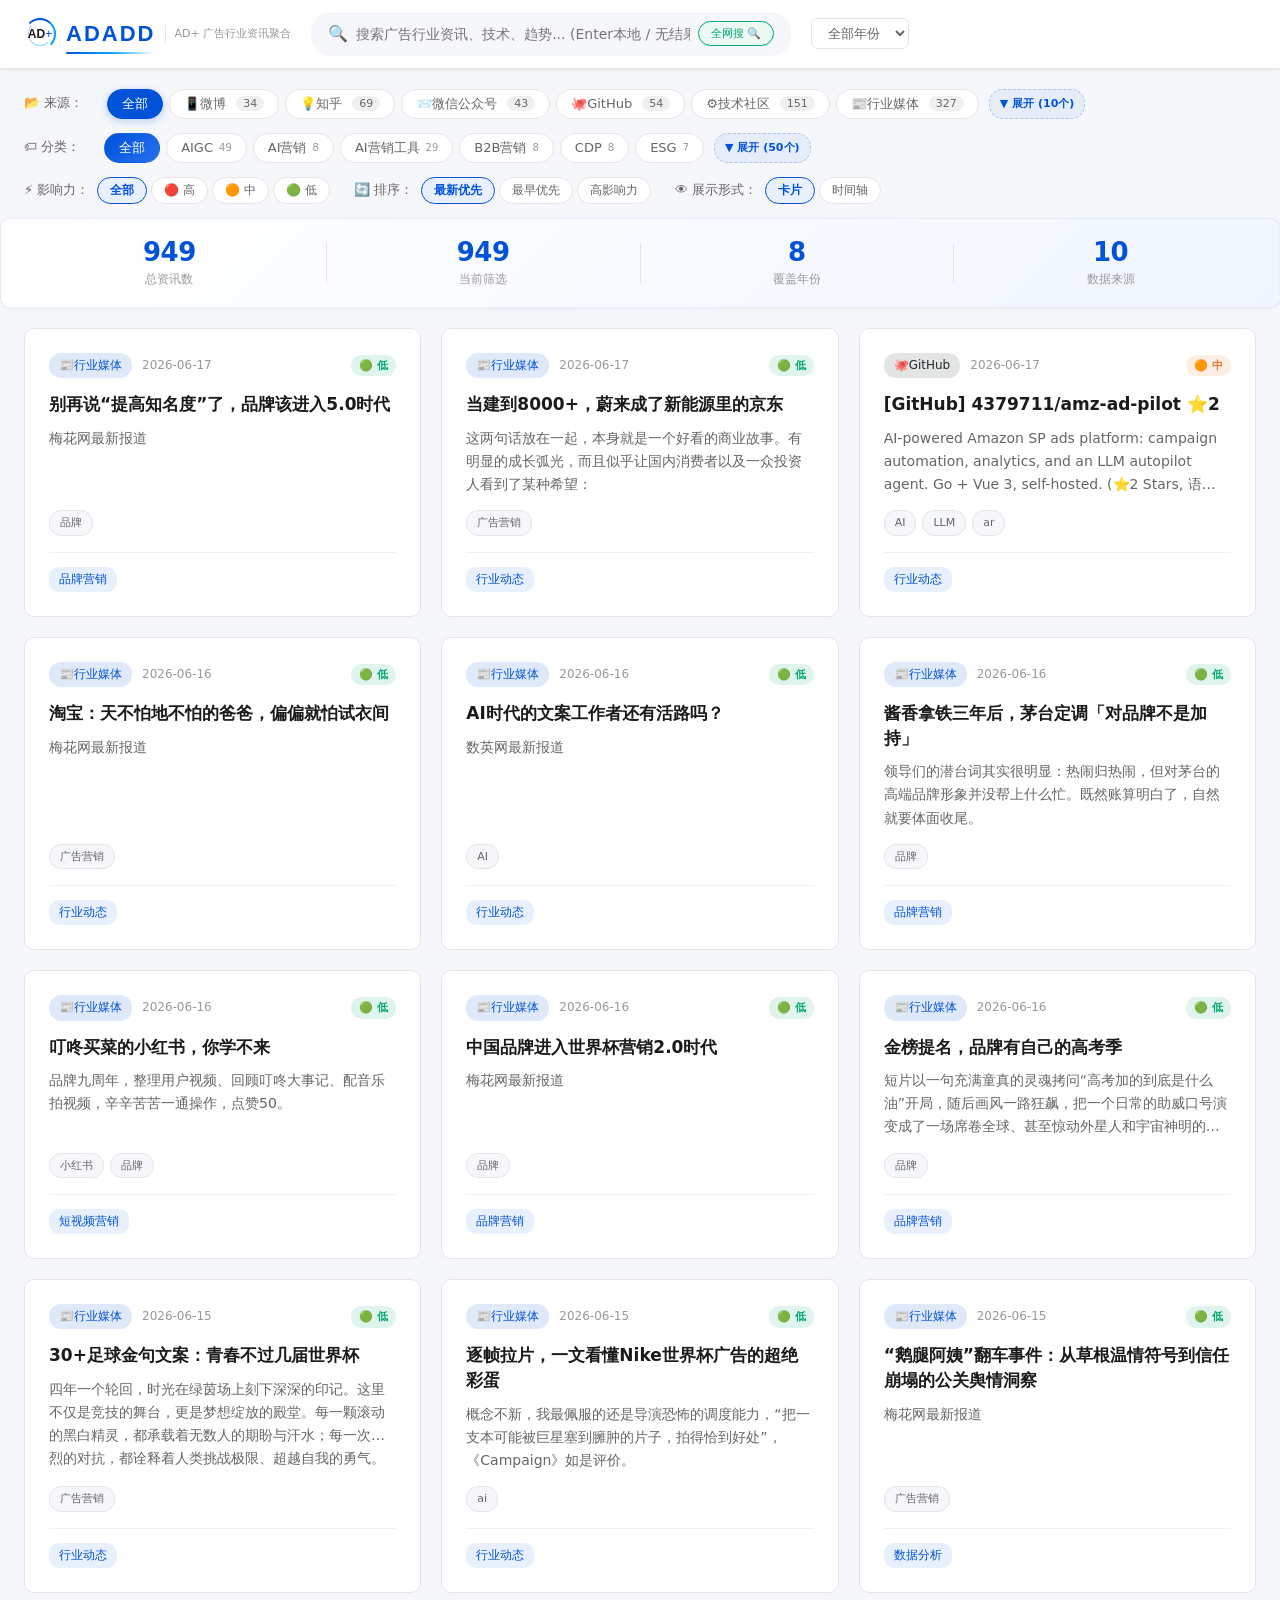
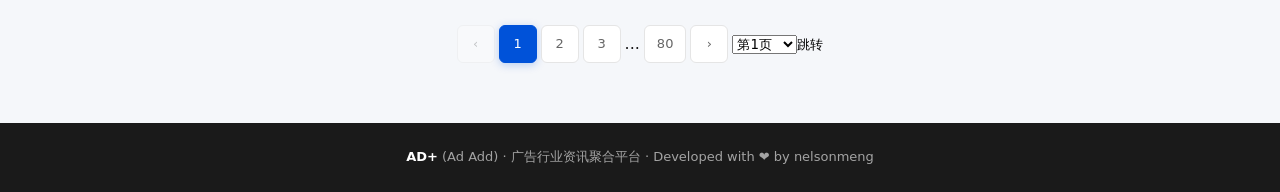
==== commit f10ee0f8: "auto: +2篇 (industry-media(+2)) | 2026-06-17 11:28" ====
--- a/index.html
+++ b/index.html
@@ -52,7 +52,7 @@
 <div class="stats" id="statsBar"></div>
 <section class="news-section" id="newsSection"></section>
 <footer class="footer"><strong>AD+</strong> (Ad Add) · 广告行业资讯聚合平台 · Developed with ❤️ by nelsonmeng</footer>
-<script type="application/json" id="appData">[{"id": 2304932602, "title": "[GitHub] 4379711/amz-ad-pilot ⭐2", "original_title": "[GitHub] 4379711/amz-ad-pilot ⭐2", "summary": "AI-powered Amazon SP ads platform: campaign automation, analytics, and an LLM autopilot agent. Go + Vue 3, self-hosted. (⭐2 Stars, 语言:Go, 最近更新:2026-06-17)", "body": "## [GitHub] 4379711/amz-ad-pilot ⭐2\n\nAI-powered Amazon SP ads platform: campaign automation, analytics, and an LLM autopilot agent. Go + Vue 3, self-hosted. (⭐2 Stars, 语言:Go, 最近更新:2026-06-17)\n\n---\n*来源：GitHub · 自动抓取于 2026-06-17 10:17*", "source": "github", "category": "行业动态", "tags": ["AI", "LLM", "ar"], "impact": "medium", "year": "2026", "date": "2026-06-17", "url": "https://github.com/4379711/amz-ad-pilot", "readCount": 0, "shareCount": 0, "commentCount": 0, "updatedAt": "2026-06-17"}, {"id": 272166351, "title": "淘宝：天不怕地不怕的爸爸，偏偏就怕试衣间", "original_title": "淘宝：天不怕地不怕的爸爸，偏偏就怕试衣间", "summary": "梅花网最新报道", "body": "## 淘宝：天不怕地不怕的爸爸，偏偏就怕试衣间\n\n\n\n---\n*来源：梅花网 · 自动抓取于 2026-06-16 18:14*", "source": "industry-media", "category": "行业动态", "tags": ["广告营销"], "impact": "low", "year": "2026", "date": "2026-06-16", "url": "https://www.meihua.info/shots/6878692922459136", "readCount": 0, "shareCount": 0, "commentCount": 0, "updatedAt": "2026-06-16"}, {"id": 1747070454, "title": "AI时代的文案工作者还有活路吗？", "original_title": "AI时代的文案工作者还有活路吗？", "summary": "数英网最新报道", "body": "## AI时代的文案工作者还有活路吗？\n\n\n\n---\n*来源：数英网 · 自动抓取于 2026-06-16 15:12*", "source": "industry-media", "category": "行业动态", "tags": ["AI"], "impact": "low", "year": "2026", "date": "2026-06-16", "url": "https://www.digitaling.com/articles/1522087.html", "readCount": 0, "shareCount": 0, "commentCount": 0, "updatedAt": "2026-06-16"}, {"id": 969098634, "title": "酱香拿铁三年后，茅台定调「对品牌不是加持」", "original_title": "酱香拿铁三年后，茅台定调「对品牌不是加持」", "summary": "领导们的潜台词其实很明显：热闹归热闹，但对茅台的高端品牌形象并没帮上什么忙。既然账算明白了，自然就要体面收尾。", "body": "## 酱香拿铁三年后，茅台定调「对品牌不是加持」\n\n领导们的潜台词其实很明显：热闹归热闹，但对茅台的高端品牌形象并没帮上什么忙。既然账算明白了，自然就要体面收尾。\n\n---\n*来源：数英网 · 自动抓取于 2026-06-16 13:58*", "source": "industry-media", "category": "品牌营销", "tags": ["品牌"], "impact": "low", "year": "2026", "date": "2026-06-16", "url": "https://www.digitaling.com/articles/1521380.html", "readCount": 0, "shareCount": 0, "commentCount": 0, "updatedAt": "2026-06-16"}, {"id": 2837018221, "title": "叮咚买菜的小红书，你学不来", "original_title": "叮咚买菜的小红书，你学不来", "summary": "品牌九周年，整理用户视频、回顾叮咚大事记、配音乐拍视频，辛辛苦苦一通操作，点赞50。", "body": "## 叮咚买菜的小红书，你学不来\n\n品牌九周年，整理用户视频、回顾叮咚大事记、配音乐拍视频，辛辛苦苦一通操作，点赞50。\n\n---\n*来源：数英网 · 自动抓取于 2026-06-16 13:58*", "source": "industry-media", "category": "短视频营销", "tags": ["小红书", "品牌"], "impact": "low", "year": "2026", "date": "2026-06-16", "url": "https://www.digitaling.com/articles/1520036.html", "readCount": 0, "shareCount": 0, "commentCount": 0, "updatedAt": "2026-06-16"}, {"id": 3704941879, "title": "中国品牌进入世界杯营销2.0时代", "original_title": "中国品牌进入世界杯营销2.0时代", "summary": "梅花网最新报道", "body": "## 中国品牌进入世界杯营销2.0时代\n\n\n\n---\n*来源：梅花网 · 自动抓取于 2026-06-16 11:34*", "source": "industry-media", "category": "品牌营销", "tags": ["品牌"], "impact": "low", "year": "2026", "date": "2026-06-16", "url": "https://www.meihua.info/article/6877292734727168", "readCount": 0, "shareCount": 0, "commentCount": 0, "updatedAt": "2026-06-16"}, {"id": 2909732462, "title": "金榜提名，品牌有自己的高考季", "original_title": "金榜提名，品牌有自己的高考季", "summary": "短片以一句充满童真的灵魂拷问“高考加的到底是什么油”开局，随后画风一路狂飙，把一个日常的助威口号演变成了一场席卷全球、甚至惊动外星人和宇宙神明的终极探索。", "body": "## 金榜提名，品牌有自己的高考季\n\n短片以一句充满童真的灵魂拷问“高考加的到底是什么油”开局，随后画风一路狂飙，把一个日常的助威口号演变成了一场席卷全球、甚至惊动外星人和宇宙神明的终极探索。\n\n---\n*来源：数英网 · 自动抓取于 2026-06-16 11:35*", "source": "industry-media", "category": "品牌营销", "tags": ["品牌"], "impact": "low", "year": "2026", "date": "2026-06-16", "url": "https://www.digitaling.com/articles/1518734.html", "readCount": 0, "shareCount": 0, "commentCount": 0, "updatedAt": "2026-06-16"}, {"id": 1232251329, "title": "30+足球金句文案：青春不过几届世界杯", "original_title": "30+足球金句文案：青春不过几届世界杯", "summary": "四年一个轮回，时光在绿茵场上刻下深深的印记。这里不仅是竞技的舞台，更是梦想绽放的殿堂。每一颗滚动的黑白精灵，都承载着无数人的期盼与汗水；每一次激烈的对抗，都诠释着人类挑战极限、超越自我的勇气。", "body": "## 30+足球金句文案：青春不过几届世界杯\n\n四年一个轮回，时光在绿茵场上刻下深深的印记。这里不仅是竞技的舞台，更是梦想绽放的殿堂。每一颗滚动的黑白精灵，都承载着无数人的期盼与汗水；每一次激烈的对抗，都诠释着人类挑战极限、超越自我的勇气。\n\n---\n*来源：数英网 · 自动抓取于 2026-06-15 14:04*", "source": "industry-media", "category": "行业动态", "tags": ["广告营销"], "impact": "low", "year": "2026", "date": "2026-06-15", "url": "https://www.digitaling.com/articles/1520309.html", "readCount": 0, "shareCount": 0, "commentCount": 0, "updatedAt": "2026-06-15"}, {"id": 3171213471, "title": "逐帧拉片，一文看懂Nike世界杯广告的超绝彩蛋", "original_title": "逐帧拉片，一文看懂Nike世界杯广告的超绝彩蛋", "summary": "概念不新，我最佩服的还是导演恐怖的调度能力，“把一支本可能被巨星塞到臃肿的片子，拍得恰到好处”，《Campaign》如是评价。", "body": "## 逐帧拉片，一文看懂Nike世界杯广告的超绝彩蛋\n\n概念不新，我最佩服的还是导演恐怖的调度能力，“把一支本可能被巨星塞到臃肿的片子，拍得恰到好处”，《Campaign》如是评价。\n\n---\n*来源：数英网 · 自动抓取于 2026-06-15 14:04*", "source": "industry-media", "category": "行业动态", "tags": ["ai"], "impact": "low", "year": "2026", "date": "2026-06-15", "url": "https://www.digitaling.com/articles/1517691.html", "readCount": 0, "shareCount": 0, "commentCount": 0, "updatedAt": "2026-06-15"}, {"id": 1399789582, "title": "“鹅腿阿姨”翻车事件：从草根温情符号到信任崩塌的公关舆情洞察", "original_title": "“鹅腿阿姨”翻车事件：从草根温情符号到信任崩塌的公关舆情洞察", "summary": "梅花网最新报道", "body": "## “鹅腿阿姨”翻车事件：从草根温情符号到信任崩塌的公关舆情洞察\n\n\n\n---\n*来源：梅花网 · 自动抓取于 2026-06-15 11:23*", "source": "industry-media", "category": "数据分析", "tags": ["广告营销"], "impact": "low", "year": "2026", "date": "2026-06-15", "url": "https://www.meihua.info/article/6876924401239040", "readCount": 0, "shareCount": 0, "commentCount": 0, "updatedAt": "2026-06-15"}, {"id": 3287151831, "title": "拿阿迪进城办事聊聊，为什么品牌要走群众路线", "original_title": "拿阿迪进城办事聊聊，为什么品牌要走群众路线", "summary": "一个走轻高端路线的国际运动品牌，文案里突然冒出这么“接地气”的一句话，这样啼笑皆非的反差一下就被眼尖的网友抓到了。", "body": "## 拿阿迪进城办事聊聊，为什么品牌要走群众路线\n\n一个走轻高端路线的国际运动品牌，文案里突然冒出这么“接地气”的一句话，这样啼笑皆非的反差一下就被眼尖的网友抓到了。\n\n---\n*来源：数英网 · 自动抓取于 2026-06-15 11:23*", "source": "industry-media", "category": "品牌营销", "tags": ["品牌"], "impact": "low", "year": "2026", "date": "2026-06-15", "url": "https://www.digitaling.com/articles/1520050.html", "readCount": 0, "shareCount": 0, "commentCount": 0, "updatedAt": "2026-06-15"}, {"id": 2551307647, "title": "鹅腿阿姨翻车：把营销研究透了，把底线忘干净了", "original_title": "鹅腿阿姨翻车：把营销研究透了，把底线忘干净了", "summary": "“其实阿姨有这个成绩眼光也是很独到的，换个科技园区社畜可没有大学生这么年轻抗毒，批量去医院事早发了”", "body": "## 鹅腿阿姨翻车：把营销研究透了，把底线忘干净了\n\n“其实阿姨有这个成绩眼光也是很独到的，换个科技园区社畜可没有大学生这么年轻抗毒，批量去医院事早发了”\n\n---\n*来源：数英网 · 自动抓取于 2026-06-15 11:23*", "source": "industry-media", "category": "行业动态", "tags": ["广告营销"], "impact": "low", "year": "2026", "date": "2026-06-15", "url": "https://www.digitaling.com/articles/1519777.html", "readCount": 0, "shareCount": 0, "commentCount": 0, "updatedAt": "2026-06-15"}, {"id": 1126483919, "title": "世界杯要来了，聊聊体育营销的老规矩和新变化｜专访", "original_title": "世界杯要来了，聊聊体育营销的老规矩和新变化｜专访", "summary": "1976年，国际足联FIFA与可口可乐签下了一笔1000万美元的赞助合约。自此，FIFA正式开启了将世界杯作为一个IP，售卖给赞助商的商业化时代；对可口可乐而言，它得到的权益则是在亚非拉等第三世界国家举办世青赛，为当地提供足球基础设施、青训和教练培训资源，这正好契合了可口可乐的全球化进程。", "body": "## 世界杯要来了，聊聊体育营销的老规矩和新变化｜专访\n\n1976年，国际足联FIFA与可口可乐签下了一笔1000万美元的赞助合约。自此，FIFA正式开启了将世界杯作为一个IP，售卖给赞助商的商业化时代；对可口可乐而言，它得到的权益则是在亚非拉等第三世界国家举办世青赛，为当地提供足球基础设施、青训和教练培训资源，这正好契合了可口可乐的全球化进程。\n\n---\n*来源：数英网 · 自动抓取于 2026-06-15 11:23*", "source": "industry-media", "category": "品牌出海", "tags": ["广告营销"], "impact": "low", "year": "2026", "date": "2026-06-15", "url": "https://www.digitaling.com/articles/1519742.html", "readCount": 0, "shareCount": 0, "commentCount": 0, "updatedAt": "2026-06-15"}, {"id": 974118507, "title": "可口可乐联名三叶草：美加墨世界杯接送，招手即停！", "original_title": "可口可乐联名三叶草：美加墨世界杯接送，招手即停！", "summary": "梅花网最新报道", "body": "## 可口可乐联名三叶草：美加墨世界杯接送，招手即停！\n\n\n\n---\n*来源：梅花网 · 自动抓取于 2026-06-12 16:53*", "source": "industry-media", "category": "行业动态", "tags": ["广告营销"], "impact": "low", "year": "2026", "date": "2026-06-12", "url": "https://www.meihua.info/shots/6873021271819264", "readCount": 0, "shareCount": 0, "commentCount": 0, "updatedAt": "2026-06-12"}, {"id": 1370849056, "title": "天猫：毕业生驾到，毕业优惠加到！", "original_title": "天猫：毕业生驾到，毕业优惠加到！", "summary": "梅花网最新报道", "body": "## 天猫：毕业生驾到，毕业优惠加到！\n\n\n\n---\n*来源：梅花网 · 自动抓取于 2026-06-12 16:53*", "source": "industry-media", "category": "行业动态", "tags": ["广告营销"], "impact": "low", "year": "2026", "date": "2026-06-12", "url": "https://www.meihua.info/shots/6872996879303680", "readCount": 0, "shareCount": 0, "commentCount": 0, "updatedAt": "2026-06-12"}, {"id": 1950921095, "title": "品牌高考季｜除了祝福「金榜题名」还能怎么玩?", "original_title": "品牌高考季｜除了祝福「金榜题名」还能怎么玩?", "summary": "梅花网最新报道", "body": "## 品牌高考季｜除了祝福「金榜题名」还能怎么玩?\n\n\n\n---\n*来源：梅花网 · 自动抓取于 2026-06-11 19:39*", "source": "industry-media", "category": "品牌营销", "tags": ["品牌"], "impact": "low", "year": "2026", "date": "2026-06-11", "url": "https://www.meihua.info/article/6869844505330688", "readCount": 0, "shareCount": 0, "commentCount": 0, "updatedAt": "2026-06-11"}, {"id": 3495757316, "title": "套路失灵，品牌下一步要以“真”感人", "original_title": "套路失灵，品牌下一步要以“真”感人", "summary": "梅花网最新报道", "body": "## 套路失灵，品牌下一步要以“真”感人\n\n\n\n---\n*来源：梅花网 · 自动抓取于 2026-06-11 19:39*", "source": "industry-media", "category": "品牌营销", "tags": ["品牌"], "impact": "low", "year": "2026", "date": "2026-06-11", "url": "https://www.meihua.info/article/6861919800787968", "readCount": 0, "shareCount": 0, "commentCount": 0, "updatedAt": "2026-06-11"}, {"id": 2427737033, "title": "2026年LOGO设计趋势报告发布", "original_title": "2026年LOGO设计趋势报告发布", "summary": "今年的这份报告有些特别，因为它与我的新书《LogoLounge 标志性品牌指南》同时发布。", "body": "## 2026年LOGO设计趋势报告发布\n\n今年的这份报告有些特别，因为它与我的新书《LogoLounge 标志性品牌指南》同时发布。\n\n---\n*来源：数英网 · 自动抓取于 2026-06-11 15:25*", "source": "industry-media", "category": "品牌营销", "tags": ["品牌"], "impact": "low", "year": "2026", "date": "2026-06-11", "url": "https://www.digitaling.com/articles/1518832.html", "readCount": 0, "shareCount": 0, "commentCount": 0, "updatedAt": "2026-06-11"}, {"id": 1440499345, "title": "套路失灵，品牌下一步要以“真”感人", "original_title": "套路失灵，品牌下一步要以“真”感人", "summary": "比如，前阵子在互联网上风很大的“家庭不锈钢检测”实验。有博主用检测仪或者神秘药水，对不锈钢制品进行测试，发现哪怕是标着“304”的不锈钢也有可能是假的、不合格的。结论一出，网友哗然，并纷纷下单不锈钢检测液，对着自家的锅碗瓢盆一阵猛滴。", "body": "## 套路失灵，品牌下一步要以“真”感人\n\n比如，前阵子在互联网上风很大的“家庭不锈钢检测”实验。有博主用检测仪或者神秘药水，对不锈钢制品进行测试，发现哪怕是标着“304”的不锈钢也有可能是假的、不合格的。结论一出，网友哗然，并纷纷下单不锈钢检测液，对着自家的锅碗瓢盆一阵猛滴。\n\n---\n*来源：数英网 · 自动抓取于 2026-06-11 11:18*", "source": "industry-media", "category": "品牌营销", "tags": ["品牌"], "impact": "low", "year": "2026", "date": "2026-06-11", "url": "https://www.digitaling.com/articles/1516382.html", "readCount": 0, "shareCount": 0, "commentCount": 0, "updatedAt": "2026-06-11"}, {"id": 3347990848, "title": "999感冒灵：故意挂反广告牌，只为祝你考试666", "original_title": "999感冒灵：故意挂反广告牌，只为祝你考试666", "summary": "梅花网最新报道", "body": "## 999感冒灵：故意挂反广告牌，只为祝你考试666\n\n\n\n---\n*来源：梅花网 · 自动抓取于 2026-06-10 19:30*", "source": "industry-media", "category": "行业动态", "tags": ["广告营销"], "impact": "low", "year": "2026", "date": "2026-06-10", "url": "https://www.meihua.info/shots/6870162476059648", "readCount": 0, "shareCount": 0, "commentCount": 0, "updatedAt": "2026-06-10"}, {"id": 462731434, "title": "海尔世界杯脑洞广告：全世界的期待，Haier  We Go！", "original_title": "海尔世界杯脑洞广告：全世界的期待，Haier  We Go！", "summary": "梅花网最新报道", "body": "## 海尔世界杯脑洞广告：全世界的期待，Haier  We Go！\n\n\n\n---\n*来源：梅花网 · 自动抓取于 2026-06-10 19:30*", "source": "industry-media", "category": "行业动态", "tags": ["ai"], "impact": "low", "year": "2026", "date": "2026-06-10", "url": "https://www.meihua.info/shots/6862114148779008", "readCount": 0, "shareCount": 0, "commentCount": 0, "updatedAt": "2026-06-10"}, {"id": 4025502508, "title": "黄仁勋是如何做营销的？", "original_title": "黄仁勋是如何做营销的？", "summary": "梅花网最新报道", "body": "## 黄仁勋是如何做营销的？\n\n\n\n---\n*来源：梅花网 · 自动抓取于 2026-06-10 17:44*", "source": "industry-media", "category": "行业动态", "tags": ["广告营销"], "impact": "low", "year": "2026", "date": "2026-06-10", "url": "https://www.meihua.info/article/6869835568366592", "readCount": 0, "shareCount": 0, "commentCount": 0, "updatedAt": "2026-06-10"}, {"id": 2393024816, "title": "看完这个广告，满脑子都是哈兰德哈哈哈哈王老吉", "original_title": "看完这个广告，满脑子都是哈兰德哈哈哈哈王老吉", "summary": "梅花网最新报道", "body": "## 看完这个广告，满脑子都是哈兰德哈哈哈哈王老吉\n\n\n\n---\n*来源：梅花网 · 自动抓取于 2026-06-10 16:32*", "source": "industry-media", "category": "行业动态", "tags": ["广告营销"], "impact": "low", "year": "2026", "date": "2026-06-10", "url": "https://www.meihua.info/shots/6870106589955072", "readCount": 0, "shareCount": 0, "commentCount": 0, "updatedAt": "2026-06-10"}, {"id": 181116238, "title": "「营销看点」5月精彩案例复盘，给你好看！", "original_title": "「营销看点」5月精彩案例复盘，给你好看！", "summary": "广告行业每天都会涌现各种各样的案例，数量众多并且都有自己的独特之处。但即使是关注度颇高的从业者，也没有精力浏览完所有的案例。「营销看点」精心为你挑选出那些值得一看的项目，并附上几句点评，力求给你带来新的启发与感悟。", "body": "## 「营销看点」5月精彩案例复盘，给你好看！\n\n广告行业每天都会涌现各种各样的案例，数量众多并且都有自己的独特之处。但即使是关注度颇高的从业者，也没有精力浏览完所有的案例。「营销看点」精心为你挑选出那些值得一看的项目，并附上几句点评，力求给你带来新的启发与感悟。\n\n---\n*来源：数英网 · 自动抓取于 2026-06-10 11:21*", "source": "industry-media", "category": "行业动态", "tags": ["广告营销"], "impact": "low", "year": "2026", "date": "2026-06-10", "url": "https://www.digitaling.com/articles/1517768.html", "readCount": 0, "shareCount": 0, "commentCount": 0, "updatedAt": "2026-06-10"}, {"id": 2090810996, "title": "真正的好创意，没有reference感", "original_title": "真正的好创意，没有reference感", "summary": "无论是文案还是视觉表达，蕉内一向是有点抽象感在的。欣赏者赞其个性、不流俗，不解的人常觉有门槛。", "body": "## 真正的好创意，没有reference感\n\n无论是文案还是视觉表达，蕉内一向是有点抽象感在的。欣赏者赞其个性、不流俗，不解的人常觉有门槛。\n\n---\n*来源：数英网 · 自动抓取于 2026-06-09 15:23*", "source": "industry-media", "category": "行业动态", "tags": ["广告营销"], "impact": "low", "year": "2026", "date": "2026-06-09", "url": "https://www.digitaling.com/articles/1518188.html", "readCount": 0, "shareCount": 0, "commentCount": 0, "updatedAt": "2026-06-09"}, {"id": 235767392, "title": "“商标”舆情，到底该怎么破？", "original_title": "“商标”舆情，到底该怎么破？", "summary": "梅花网最新报道", "body": "## “商标”舆情，到底该怎么破？\n\n\n\n---\n*来源：梅花网 · 自动抓取于 2026-06-09 14:15*", "source": "industry-media", "category": "公关危机", "tags": ["广告营销"], "impact": "low", "year": "2026", "date": "2026-06-09", "url": "https://www.meihua.info/article/6863422489101312", "readCount": 0, "shareCount": 0, "commentCount": 0, "updatedAt": "2026-06-09"}, {"id": 3316634122, "title": "一个广告人的自我审判", "original_title": "一个广告人的自我审判", "summary": "幸福在于，当你弯下腰、双手抵住那块石头的时候，你知道自己为什么还要用力。", "body": "## 一个广告人的自我审判\n\n幸福在于，当你弯下腰、双手抵住那块石头的时候，你知道自己为什么还要用力。\n\n---\n*来源：数英网 · 自动抓取于 2026-06-09 14:15*", "source": "industry-media", "category": "行业动态", "tags": ["广告营销"], "impact": "low", "year": "2026", "date": "2026-06-09", "url": "https://www.digitaling.com/articles/1517600.html", "readCount": 0, "shareCount": 0, "commentCount": 0, "updatedAt": "2026-06-09"}, {"id": 350623256, "title": "世界杯广告 2.0 | 谁才是最懂球迷的「看球搭子」？", "original_title": "世界杯广告 2.0 | 谁才是最懂球迷的「看球搭子」？", "summary": "梅花网最新报道", "body": "## 世界杯广告 2.0 | 谁才是最懂球迷的「看球搭子」？\n\n\n\n---\n*来源：梅花网 · 自动抓取于 2026-06-09 11:09*", "source": "industry-media", "category": "行业动态", "tags": ["广告营销"], "impact": "low", "year": "2026", "date": "2026-06-09", "url": "https://www.meihua.info/article/6867349675344896", "readCount": 0, "shareCount": 0, "commentCount": 0, "updatedAt": "2026-06-09"}, {"id": 2485266060, "title": "一次AI翻车，如何被阿迪达斯玩成了教科书级营销？", "original_title": "一次AI翻车，如何被阿迪达斯玩成了教科书级营销？", "summary": "梅花网最新报道", "body": "## 一次AI翻车，如何被阿迪达斯玩成了教科书级营销？\n\n\n\n---\n*来源：梅花网 · 自动抓取于 2026-06-08 12:40*", "source": "industry-media", "category": "行业动态", "tags": ["AI"], "impact": "low", "year": "2026", "date": "2026-06-08", "url": "https://www.meihua.info/article/6867096658134016", "readCount": 0, "shareCount": 0, "commentCount": 0, "updatedAt": "2026-06-08"}, {"id": 3687825375, "title": "一次AI翻车，如何被阿迪达斯玩成了教科书级营销？", "original_title": "一次AI翻车，如何被阿迪达斯玩成了教科书级营销？", "summary": "梅花网最新报道", "body": "## 一次AI翻车，如何被阿迪达斯玩成了教科书级营销？\n\n\n\n---\n*来源：梅花网 · 自动抓取于 2026-06-08 12:40*", "source": "industry-media", "category": "行业动态", "tags": ["AI"], "impact": "low", "year": "2026", "date": "2026-06-08", "url": "https://www.meihua.info/article/6867082488497152", "readCount": 0, "shareCount": 0, "commentCount": 0, "updatedAt": "2026-06-08"}, {"id": 2916840674, "title": "体育营销做得好，撒钱就行吗", "original_title": "体育营销做得好，撒钱就行吗", "summary": "单纯“买曝光”的体育营销模式，正在迎来自己的边际效益拐点。2026年的世界杯不仅是球员的赛场，更是品牌营销逻辑的终极考场。", "body": "## 体育营销做得好，撒钱就行吗\n\n单纯“买曝光”的体育营销模式，正在迎来自己的边际效益拐点。2026年的世界杯不仅是球员的赛场，更是品牌营销逻辑的终极考场。\n\n---\n*来源：数英网 · 自动抓取于 2026-06-08 11:20*", "source": "industry-media", "category": "品牌营销", "tags": ["品牌"], "impact": "low", "year": "2026", "date": "2026-06-08", "url": "https://www.digitaling.com/articles/1512875.html", "readCount": 0, "shareCount": 0, "commentCount": 0, "updatedAt": "2026-06-08"}, {"id": 3290490391, "title": "阿迪达斯进城办事，根本不算危转机的公关案例", "original_title": "阿迪达斯进城办事，根本不算危转机的公关案例", "summary": "有网友在阿迪达斯官方旗舰店发现，一款夹克的商品详情里写着&quot;穿上这款夹克外套，搭配T恤去健身房，或者搭配牛仔裤，在城里办事&quot;。", "body": "## 阿迪达斯进城办事，根本不算危转机的公关案例\n\n有网友在阿迪达斯官方旗舰店发现，一款夹克的商品详情里写着&quot;穿上这款夹克外套，搭配T恤去健身房，或者搭配牛仔裤，在城里办事&quot;。\n\n---\n*来源：数英网 · 自动抓取于 2026-06-08 11:20*", "source": "industry-media", "category": "公关危机", "tags": ["广告营销"], "impact": "low", "year": "2026", "date": "2026-06-08", "url": "https://www.digitaling.com/articles/1515570.html", "readCount": 0, "shareCount": 0, "commentCount": 0, "updatedAt": "2026-06-08"}, {"id": 520825987, "title": "好品牌，开始竞争互动率", "original_title": "好品牌，开始竞争互动率", "summary": "举个例子，就说MICHAEL KORS 吧！以前，这个轻奢品牌总在各种媒介打造精致的 Jet Set 感觉（一种随时坐飞机满世界旅行的生活方式），一直和大众保持着莫名其妙的距离感。今年，干了这么几个事儿。", "body": "## 好品牌，开始竞争互动率\n\n举个例子，就说MICHAEL KORS 吧！以前，这个轻奢品牌总在各种媒介打造精致的 Jet Set 感觉（一种随时坐飞机满世界旅行的生活方式），一直和大众保持着莫名其妙的距离感。今年，干了这么几个事儿。\n\n---\n*来源：数英网 · 自动抓取于 2026-06-08 11:20*", "source": "industry-media", "category": "品牌营销", "tags": ["品牌"], "impact": "low", "year": "2026", "date": "2026-06-08", "url": "https://www.digitaling.com/articles/1512588.html", "readCount": 0, "shareCount": 0, "commentCount": 0, "updatedAt": "2026-06-08"}, {"id": 3435513102, "title": "原来这么多品牌的slogan都在“认真办事”诶", "original_title": "原来这么多品牌的slogan都在“认真办事”诶", "summary": "数英网最新报道", "body": "## 原来这么多品牌的slogan都在“认真办事”诶\n\n\n\n---\n*来源：数英网 · 自动抓取于 2026-06-08 11:20*", "source": "industry-media", "category": "品牌营销", "tags": ["品牌"], "impact": "low", "year": "2026", "date": "2026-06-08", "url": "https://www.digitaling.com/articles/1514765.html", "readCount": 0, "shareCount": 0, "commentCount": 0, "updatedAt": "2026-06-08"}, {"id": 1465880512, "title": "2026天猫618第一波品牌成交排行榜出炉！", "original_title": "2026天猫618第一波品牌成交排行榜出炉！", "summary": "6月1日，2026天猫618第一阶段（5月21日-5月30日）品牌成交排行榜发布，快消、服饰、运动户外、家享生活、3C数码、玩具潮玩、健康、宠物文教、黄金饰品、珠宝文玩、食品生鲜、天猫国际等行业的领跑品牌及商家出炉。", "body": "## 2026天猫618第一波品牌成交排行榜出炉！\n\n6月1日，2026天猫618第一阶段（5月21日-5月30日）品牌成交排行榜发布，快消、服饰、运动户外、家享生活、3C数码、玩具潮玩、健康、宠物文教、黄金饰品、珠宝文玩、食品生鲜、天猫国际等行业的领跑品牌及商家出炉。\n\n---\n*来源：数英网 · 自动抓取于 2026-06-08 11:20*", "source": "industry-media", "category": "品牌营销", "tags": ["品牌"], "impact": "low", "year": "2026", "date": "2026-06-08", "url": "https://www.digitaling.com/articles/1513582.html", "readCount": 0, "shareCount": 0, "commentCount": 0, "updatedAt": "2026-06-08"}, {"id": 1719002196, "title": "附白皮书｜一人公司，靠谱吗？", "original_title": "附白皮书｜一人公司，靠谱吗？", "summary": "官媒报道中，爆款作品和实际现状先后被陈述。读者的热情先是被点燃，后又被“超过50%的一人公司月收入不足7000元”瞬间浇灭。&nbsp;", "body": "## 附白皮书｜一人公司，靠谱吗？\n\n官媒报道中，爆款作品和实际现状先后被陈述。读者的热情先是被点燃，后又被“超过50%的一人公司月收入不足7000元”瞬间浇灭。&nbsp;\n\n---\n*来源：数英网 · 自动抓取于 2026-06-08 11:20*", "source": "industry-media", "category": "行业报告", "tags": ["广告营销"], "impact": "low", "year": "2026", "date": "2026-06-08", "url": "https://www.digitaling.com/articles/1514667.html", "readCount": 0, "shareCount": 0, "commentCount": 0, "updatedAt": "2026-06-08"}, {"id": 29062077, "title": "文案翻车没事，adidas接梗能力max！", "original_title": "文案翻车没事，adidas接梗能力max！", "summary": "“当你在村里诋毁我的时候，我已经穿着阿迪去城里办事了。”CHENGLI 我在城里很想你 #沉淀 #逆袭 #蜕变 #downtown #所有人都不看好你偏偏你最争气", "body": "## 文案翻车没事，adidas接梗能力max！\n\n“当你在村里诋毁我的时候，我已经穿着阿迪去城里办事了。”CHENGLI 我在城里很想你 #沉淀 #逆袭 #蜕变 #downtown #所有人都不看好你偏偏你最争气\n\n---\n*来源：数英网 · 自动抓取于 2026-06-08 11:20*", "source": "industry-media", "category": "行业动态", "tags": ["广告营销"], "impact": "low", "year": "2026", "date": "2026-06-08", "url": "https://www.digitaling.com/articles/1513463.html", "readCount": 0, "shareCount": 0, "commentCount": 0, "updatedAt": "2026-06-08"}, {"id": 645810957, "title": "7月营销热点日历丨建党节、小暑、大暑、夏日营销", "original_title": "7月营销热点日历丨建党节、小暑、大暑、夏日营销", "summary": "文章精选优质海报和案例，并附上营销关键词与角度，力求为大家提供一些营销思路，一起来看看~", "body": "## 7月营销热点日历丨建党节、小暑、大暑、夏日营销\n\n文章精选优质海报和案例，并附上营销关键词与角度，力求为大家提供一些营销思路，一起来看看~\n\n---\n*来源：数英网 · 自动抓取于 2026-06-08 11:20*", "source": "industry-media", "category": "行业动态", "tags": ["广告营销"], "impact": "low", "year": "2026", "date": "2026-06-08", "url": "https://www.digitaling.com/articles/1512665.html", "readCount": 0, "shareCount": 0, "commentCount": 0, "updatedAt": "2026-06-08"}, {"id": 2811178869, "title": "618还在，但品牌不想只给平台打工了", "original_title": "618还在，但品牌不想只给平台打工了", "summary": "流量红利见顶、消费趋于理性，从品牌到消费者都在对大促“祛魅”。早从 2021 年起，淘天就不再对外公布 618 的销售数据，其他平台亦然。", "body": "## 618还在，但品牌不想只给平台打工了\n\n流量红利见顶、消费趋于理性，从品牌到消费者都在对大促“祛魅”。早从 2021 年起，淘天就不再对外公布 618 的销售数据，其他平台亦然。\n\n---\n*来源：数英网 · 自动抓取于 2026-06-08 11:20*", "source": "industry-media", "category": "品牌营销", "tags": ["品牌"], "impact": "low", "year": "2026", "date": "2026-06-08", "url": "https://www.digitaling.com/articles/1510789.html", "readCount": 0, "shareCount": 0, "commentCount": 0, "updatedAt": "2026-06-08"}, {"id": 2154939295, "title": "比亚迪赢麻了！王力宏演唱会公关太聪明", "original_title": "比亚迪赢麻了！王力宏演唱会公关太聪明", "summary": "全场轰一下就嗨了，谁都知道这是在夸他，夸他几十年如一日的质感、速度感、那种精密运转又闪闪发光的巨星气场。", "body": "## 比亚迪赢麻了！王力宏演唱会公关太聪明\n\n全场轰一下就嗨了，谁都知道这是在夸他，夸他几十年如一日的质感、速度感、那种精密运转又闪闪发光的巨星气场。\n\n---\n*来源：数英网 · 自动抓取于 2026-06-08 11:20*", "source": "industry-media", "category": "公关危机", "tags": ["广告营销"], "impact": "low", "year": "2026", "date": "2026-06-08", "url": "https://www.digitaling.com/articles/1512777.html", "readCount": 0, "shareCount": 0, "commentCount": 0, "updatedAt": "2026-06-08"}, {"id": 168431272, "title": "[GitHub] api-evangelist/didomi ⭐1", "original_title": "[GitHub] api-evangelist/didomi ⭐1", "summary": "API Evangelist profile of Didomi — Paris-based consent management platform (CMP/PMP) covering GDPR, CCPA, IAB TCF, GPP, GPC, and 80+ Platform API operations across web, mobile, CTV, and AMP. (⭐1 Stars, 语言:None, 最近更新:2026-06-05)", "body": "## [GitHub] api-evangelist/didomi ⭐1\n\nAPI Evangelist profile of Didomi — Paris-based consent management platform (CMP/PMP) covering GDPR, CCPA, IAB TCF, GPP, GPC, and 80+ Platform API operations across web, mobile, CTV, and AMP. (⭐1 Stars, 语言:None, 最近更新:2026-06-05)\n\n---\n*来源：GitHub · 自动抓取于 2026-06-08 11:20*", "source": "github", "category": "行业动态", "tags": ["ar"], "impact": "medium", "year": "2026", "date": "2026-06-05", "url": "https://github.com/api-evangelist/didomi", "readCount": 0, "shareCount": 0, "commentCount": 0, "updatedAt": "2026-06-08"}, {"id": 3189022675, "title": "百事可乐联合王嘉尔&amp;五月天带来全新品牌单曲", "original_title": "百事可乐联合王嘉尔&amp;五月天带来全新品牌单曲", "summary": "梅花网最新报道", "body": "## 百事可乐联合王嘉尔&amp;五月天带来全新品牌单曲\n\n\n\n---\n*来源：梅花网 · 自动抓取于 2026-05-29 17:45*", "source": "industry-media", "category": "品牌营销", "tags": ["品牌"], "impact": "low", "year": "2026", "date": "2026-05-29", "url": "https://www.meihua.info/shots/6853182960550912", "readCount": 0, "shareCount": 0, "commentCount": 0, "updatedAt": "2026-05-29"}, {"id": 2171748284, "title": "天猫 x 乌兰图雅 x 唐艺昕：一个“省”奇的MV诞生了！", "original_title": "天猫 x 乌兰图雅 x 唐艺昕：一个“省”奇的MV诞生了！", "summary": "梅花网最新报道", "body": "## 天猫 x 乌兰图雅 x 唐艺昕：一个“省”奇的MV诞生了！\n\n\n\n---\n*来源：梅花网 · 自动抓取于 2026-05-29 16:14*", "source": "industry-media", "category": "行业动态", "tags": ["广告营销"], "impact": "low", "year": "2026", "date": "2026-05-29", "url": "https://www.meihua.info/shots/6853142688957440", "readCount": 0, "shareCount": 0, "commentCount": 0, "updatedAt": "2026-05-29"}, {"id": 882163631, "title": "小红书买下世界杯版权，目标可能根本不是球迷？", "original_title": "小红书买下世界杯版权，目标可能根本不是球迷？", "summary": "梅花网最新报道", "body": "## 小红书买下世界杯版权，目标可能根本不是球迷？\n\n\n\n---\n*来源：梅花网 · 自动抓取于 2026-05-29 13:58*", "source": "industry-media", "category": "短视频营销", "tags": ["小红书"], "impact": "low", "year": "2026", "date": "2026-05-29", "url": "https://www.meihua.info/article/6852895883019264", "readCount": 0, "shareCount": 0, "commentCount": 0, "updatedAt": "2026-05-29"}, {"id": 2607267069, "title": "雷鸟携手蒋奇明：两个“笨人”，拍出了今年最聪明的营销", "original_title": "雷鸟携手蒋奇明：两个“笨人”，拍出了今年最聪明的营销", "summary": "快速起号、快速出圈、快速变现。品牌挑选代言人，要有话题度，要自带热搜体质，最好还能拥有一群随时冲锋买单的粉丝。", "body": "## 雷鸟携手蒋奇明：两个“笨人”，拍出了今年最聪明的营销\n\n快速起号、快速出圈、快速变现。品牌挑选代言人，要有话题度，要自带热搜体质，最好还能拥有一群随时冲锋买单的粉丝。\n\n---\n*来源：数英网 · 自动抓取于 2026-05-29 10:15*", "source": "industry-media", "category": "品牌营销", "tags": ["品牌"], "impact": "low", "year": "2026", "date": "2026-05-29", "url": "https://www.digitaling.com/articles/1511181.html", "readCount": 0, "shareCount": 0, "commentCount": 0, "updatedAt": "2026-05-29"}, {"id": 1483373163, "title": "[GitHub] Adgentek/adsmcp ⭐2", "original_title": "[GitHub] Adgentek/adsmcp ⭐2", "summary": "Remote MCP server for AI app monetization. Serve contextual ads inside LLMs, chatbots, and AI agents with a single tool call. Built by Adgentek.ai (⭐2 Stars, 语言:None, 最近更新:2026-05-28)", "body": "## [GitHub] Adgentek/adsmcp ⭐2\n\nRemote MCP server for AI app monetization. Serve contextual ads inside LLMs, chatbots, and AI agents with a single tool call. Built by Adgentek.ai (⭐2 Stars, 语言:None, 最近更新:2026-05-28)\n\n---\n*来源：GitHub · 自动抓取于 2026-05-28 14:25*", "source": "github", "category": "行业动态", "tags": ["AI", "LLM", "ar"], "impact": "medium", "year": "2026", "date": "2026-05-28", "url": "https://github.com/Adgentek/adsmcp", "readCount": 0, "shareCount": 0, "commentCount": 0, "updatedAt": "2026-05-28"}, {"id": 1862845626, "title": "天猫家装魔性短片：拆送装一体，超丝滑~", "original_title": "天猫家装魔性短片：拆送装一体，超丝滑~", "summary": "梅花网最新报道", "body": "## 天猫家装魔性短片：拆送装一体，超丝滑~\n\n\n\n---\n*来源：梅花网 · 自动抓取于 2026-05-27 11:11*", "source": "industry-media", "category": "行业动态", "tags": ["广告营销"], "impact": "low", "year": "2026", "date": "2026-05-27", "url": "https://www.meihua.info/shots/6849051796505600", "readCount": 0, "shareCount": 0, "commentCount": 0, "updatedAt": "2026-05-27"}, {"id": 2467803234, "title": "抖音商城618：低点，还能更低点", "original_title": "抖音商城618：低点，还能更低点", "summary": "梅花网最新报道", "body": "## 抖音商城618：低点，还能更低点\n\n\n\n---\n*来源：梅花网 · 自动抓取于 2026-05-27 11:11*", "source": "industry-media", "category": "短视频营销", "tags": ["抖音"], "impact": "low", "year": "2026", "date": "2026-05-27", "url": "https://www.meihua.info/shots/6849043010880512", "readCount": 0, "shareCount": 0, "commentCount": 0, "updatedAt": "2026-05-27"}, {"id": 2168662188, "title": "《2026 AI重构下的社交媒体营销趋势报告》五大趋势，你读懂了吗？", "original_title": "《2026 AI重构下的社交媒体营销趋势报告》五大趋势，你读懂了吗？", "summary": "梅花网最新报道", "body": "## 《2026 AI重构下的社交媒体营销趋势报告》五大趋势，你读懂了吗？\n\n\n\n---\n*来源：梅花网 · 自动抓取于 2026-05-26 18:31*", "source": "industry-media", "category": "行业报告", "tags": ["AI"], "impact": "low", "year": "2026", "date": "2026-05-26", "url": "https://www.meihua.info/article/6848937077588992", "readCount": 0, "shareCount": 0, "commentCount": 0, "updatedAt": "2026-05-26"}, {"id": 401261413, "title": "华颂广告 x 彭楚粤 x 冠珠520爱家日美乐童行", "original_title": "华颂广告 x 彭楚粤 x 冠珠520爱家日美乐童行", "summary": "梅花网最新报道", "body": "## 华颂广告 x 彭楚粤 x 冠珠520爱家日美乐童行\n\n\n\n---\n*来源：梅花网 · 自动抓取于 2026-05-26 16:17*", "source": "industry-media", "category": "行业动态", "tags": ["广告营销"], "impact": "low", "year": "2026", "date": "2026-05-26", "url": "https://www.meihua.info/shots/6848666162529280", "readCount": 0, "shareCount": 0, "commentCount": 0, "updatedAt": "2026-05-26"}, {"id": 114098533, "title": "华颂广告  | 冠珠瓷砖对话《以爱为脉》香港著名词曲作家林健华", "original_title": "华颂广告  | 冠珠瓷砖对话《以爱为脉》香港著名词曲作家林健华", "summary": "梅花网最新报道", "body": "## 华颂广告  | 冠珠瓷砖对话《以爱为脉》香港著名词曲作家林健华\n\n\n\n---\n*来源：梅花网 · 自动抓取于 2026-05-26 16:17*", "source": "industry-media", "category": "行业动态", "tags": ["广告营销"], "impact": "low", "year": "2026", "date": "2026-05-26", "url": "https://www.meihua.info/shots/6848639691490304", "readCount": 0, "shareCount": 0, "commentCount": 0, "updatedAt": "2026-05-26"}, {"id": 3395766899, "title": "小红书 x 余华：草台就是最好的班子", "original_title": "小红书 x 余华：草台就是最好的班子", "summary": "梅花网最新报道", "body": "## 小红书 x 余华：草台就是最好的班子\n\n\n\n---\n*来源：梅花网 · 自动抓取于 2026-05-26 15:04*", "source": "industry-media", "category": "短视频营销", "tags": ["小红书"], "impact": "low", "year": "2026", "date": "2026-05-26", "url": "https://www.meihua.info/shots/6848841944040448", "readCount": 0, "shareCount": 0, "commentCount": 0, "updatedAt": "2026-05-26"}, {"id": 146484543, "title": "天猫618：你可曾在直播间救过一个红包？", "original_title": "天猫618：你可曾在直播间救过一个红包？", "summary": "梅花网最新报道", "body": "## 天猫618：你可曾在直播间救过一个红包？\n\n\n\n---\n*来源：梅花网 · 自动抓取于 2026-05-26 15:04*", "source": "industry-media", "category": "直播电商", "tags": ["直播"], "impact": "low", "year": "2026", "date": "2026-05-26", "url": "https://www.meihua.info/shots/6848692841825280", "readCount": 0, "shareCount": 0, "commentCount": 0, "updatedAt": "2026-05-26"}, {"id": 2691706259, "title": "天猫 x 谭松韵：618BTI购松弛人格图鉴", "original_title": "天猫 x 谭松韵：618BTI购松弛人格图鉴", "summary": "梅花网最新报道", "body": "## 天猫 x 谭松韵：618BTI购松弛人格图鉴\n\n\n\n---\n*来源：梅花网 · 自动抓取于 2026-05-26 12:26*", "source": "industry-media", "category": "行业动态", "tags": ["广告营销"], "impact": "low", "year": "2026", "date": "2026-05-26", "url": "https://www.meihua.info/shots/6848671670813696", "readCount": 0, "shareCount": 0, "commentCount": 0, "updatedAt": "2026-05-26"}, {"id": 2678463284, "title": "AI搜索正在改写品牌竞争：比起抢流量，品牌更该先练好“被理解”的能力", "original_title": "AI搜索正在改写品牌竞争：比起抢流量，品牌更该先练好“被理解”的能力", "summary": "梅花网最新报道", "body": "## AI搜索正在改写品牌竞争：比起抢流量，品牌更该先练好“被理解”的能力\n\n\n\n---\n*来源：梅花网 · 自动抓取于 2026-05-26 12:26*", "source": "industry-media", "category": "品牌营销", "tags": ["AI", "品牌", "搜索"], "impact": "low", "year": "2026", "date": "2026-05-26", "url": "https://www.meihua.info/article/6847683255600128", "readCount": 0, "shareCount": 0, "commentCount": 0, "updatedAt": "2026-05-26"}, {"id": 1238295883, "title": "世界杯要来了，品牌们更难了", "original_title": "世界杯要来了，品牌们更难了", "summary": "梅花网最新报道", "body": "## 世界杯要来了，品牌们更难了\n\n\n\n---\n*来源：梅花网 · 自动抓取于 2026-05-26 11:18*", "source": "industry-media", "category": "品牌营销", "tags": ["品牌"], "impact": "low", "year": "2026", "date": "2026-05-26", "url": "https://www.meihua.info/article/6847487199659008", "readCount": 0, "shareCount": 0, "commentCount": 0, "updatedAt": "2026-05-26"}, {"id": 3004407948, "title": "一周舆情监测：洁丽雅回应“豪门内斗”风波", "original_title": "一周舆情监测：洁丽雅回应“豪门内斗”风波", "summary": "梅花网最新报道", "body": "## 一周舆情监测：洁丽雅回应“豪门内斗”风波\n\n\n\n---\n*来源：梅花网 · 自动抓取于 2026-05-25 18:50*", "source": "industry-media", "category": "数据分析", "tags": ["广告营销"], "impact": "low", "year": "2026", "date": "2026-05-25", "url": "https://www.meihua.info/article/6847637506032640", "readCount": 0, "shareCount": 0, "commentCount": 0, "updatedAt": "2026-05-25"}, {"id": 2984869463, "title": "一周舆情监测：洁丽雅回应“豪门内斗”风波", "original_title": "一周舆情监测：洁丽雅回应“豪门内斗”风波", "summary": "梅花网最新报道", "body": "## 一周舆情监测：洁丽雅回应“豪门内斗”风波\n\n\n\n---\n*来源：梅花网 · 自动抓取于 2026-05-25 18:50*", "source": "industry-media", "category": "数据分析", "tags": ["广告营销"], "impact": "low", "year": "2026", "date": "2026-05-25", "url": "https://www.meihua.info/article/6847618970076160", "readCount": 0, "shareCount": 0, "commentCount": 0, "updatedAt": "2026-05-25"}, {"id": 1979090598, "title": "推荐6个好创意，让人很有感觉", "original_title": "推荐6个好创意，让人很有感觉", "summary": "发布《体感科学报告》，成立体感科学院，听上去很私人的感受，被拆成温度、触感、防护这些可被研究的科学。但蕉内又用了一种舒服的方式呈现，芭蕾舞者的轻盈曼妙，让所有人都共感。", "body": "## 推荐6个好创意，让人很有感觉\n\n发布《体感科学报告》，成立体感科学院，听上去很私人的感受，被拆成温度、触感、防护这些可被研究的科学。但蕉内又用了一种舒服的方式呈现，芭蕾舞者的轻盈曼妙，让所有人都共感。\n\n---\n*来源：数英网 · 自动抓取于 2026-05-25 17:26*", "source": "industry-media", "category": "行业报告", "tags": ["广告营销"], "impact": "low", "year": "2026", "date": "2026-05-25", "url": "https://www.digitaling.com/articles/1509004.html", "readCount": 0, "shareCount": 0, "commentCount": 0, "updatedAt": "2026-05-25"}, {"id": 1175744229, "title": "GEO优化核心方法论：适配AI搜索规则，提升品牌内容引用率", "original_title": "GEO优化核心方法论：适配AI搜索规则，提升品牌内容引用率", "summary": "梅花网最新报道", "body": "## GEO优化核心方法论：适配AI搜索规则，提升品牌内容引用率\n\n\n\n---\n*来源：梅花网 · 自动抓取于 2026-05-25 15:15*", "source": "industry-media", "category": "品牌营销", "tags": ["AI", "品牌", "内容", "搜索"], "impact": "low", "year": "2026", "date": "2026-05-25", "url": "https://www.meihua.info/article/6847249535026176", "readCount": 0, "shareCount": 0, "commentCount": 0, "updatedAt": "2026-05-25"}, {"id": 1047093983, "title": "“濛主”的京东超市vlog，句句是爆梗~", "original_title": "“濛主”的京东超市vlog，句句是爆梗~", "summary": "梅花网最新报道", "body": "## “濛主”的京东超市vlog，句句是爆梗~\n\n\n\n---\n*来源：梅花网 · 自动抓取于 2026-05-25 15:15*", "source": "industry-media", "category": "行业动态", "tags": ["广告营销"], "impact": "low", "year": "2026", "date": "2026-05-25", "url": "https://www.meihua.info/shots/6847403318035456", "readCount": 0, "shareCount": 0, "commentCount": 0, "updatedAt": "2026-05-25"}, {"id": 2330175978, "title": "GEO优化核心方法论：适配AI搜索规则，提升品牌内容引用率", "original_title": "GEO优化核心方法论：适配AI搜索规则，提升品牌内容引用率", "summary": "梅花网最新报道", "body": "## GEO优化核心方法论：适配AI搜索规则，提升品牌内容引用率\n\n\n\n---\n*来源：梅花网 · 自动抓取于 2026-05-25 15:15*", "source": "industry-media", "category": "品牌营销", "tags": ["AI", "品牌", "内容", "搜索"], "impact": "low", "year": "2026", "date": "2026-05-25", "url": "https://www.meihua.info/article/6847300563616768", "readCount": 0, "shareCount": 0, "commentCount": 0, "updatedAt": "2026-05-25"}, {"id": 2499838559, "title": "520营销中的品牌声誉管理，你做到了吗？这份避坑清单请收藏", "original_title": "520营销中的品牌声誉管理，你做到了吗？这份避坑清单请收藏", "summary": "梅花网最新报道", "body": "## 520营销中的品牌声誉管理，你做到了吗？这份避坑清单请收藏\n\n\n\n---\n*来源：梅花网 · 自动抓取于 2026-05-25 15:15*", "source": "industry-media", "category": "品牌营销", "tags": ["品牌"], "impact": "low", "year": "2026", "date": "2026-05-25", "url": "https://www.meihua.info/article/6847296178340864", "readCount": 0, "shareCount": 0, "commentCount": 0, "updatedAt": "2026-05-25"}, {"id": 1377569306, "title": "高客单增长复盘：退货率会吃掉品牌溢价", "original_title": "高客单增长复盘：退货率会吃掉品牌溢价", "summary": "很多在公司里负责市场、品牌、营销大盘的人，对这种情况应该都不陌生：一个品，前面每一个数字都能讲得过去。客单在涨，毛利率不难看，投放还能继续跑优，GMV也在往上抬。", "body": "## 高客单增长复盘：退货率会吃掉品牌溢价\n\n很多在公司里负责市场、品牌、营销大盘的人，对这种情况应该都不陌生：一个品，前面每一个数字都能讲得过去。客单在涨，毛利率不难看，投放还能继续跑优，GMV也在往上抬。\n\n---\n*来源：数英网 · 自动抓取于 2026-05-25 15:15*", "source": "industry-media", "category": "品牌营销", "tags": ["品牌", "增长"], "impact": "low", "year": "2026", "date": "2026-05-25", "url": "https://www.digitaling.com/articles/1507253.html", "readCount": 0, "shareCount": 0, "commentCount": 0, "updatedAt": "2026-05-25"}, {"id": 37900907, "title": "520营销，爱不设限的N种答案", "original_title": "520营销，爱不设限的N种答案", "summary": "梅花网最新报道", "body": "## 520营销，爱不设限的N种答案\n\n\n\n---\n*来源：梅花网 · 自动抓取于 2026-05-25 12:20*", "source": "industry-media", "category": "行业动态", "tags": ["广告营销"], "impact": "low", "year": "2026", "date": "2026-05-25", "url": "https://www.meihua.info/article/6847200225969152", "readCount": 0, "shareCount": 0, "commentCount": 0, "updatedAt": "2026-05-25"}, {"id": 693813686, "title": "主动退款110万，“自罚三杯”的公关谁学得会", "original_title": "主动退款110万，“自罚三杯”的公关谁学得会", "summary": "一个烧烤品牌，主动把一年前的问题翻出来，给5万多客人挨个退钱。", "body": "## 主动退款110万，“自罚三杯”的公关谁学得会\n\n一个烧烤品牌，主动把一年前的问题翻出来，给5万多客人挨个退钱。\n\n---\n*来源：数英网 · 自动抓取于 2026-05-25 10:08*", "source": "industry-media", "category": "品牌营销", "tags": ["品牌"], "impact": "low", "year": "2026", "date": "2026-05-25", "url": "https://www.digitaling.com/articles/1506203.html", "readCount": 0, "shareCount": 0, "commentCount": 0, "updatedAt": "2026-05-25"}, {"id": 4075723729, "title": "源升缘启 · 智链增长 | 第十届社交媒体风向大会圆满落幕", "original_title": "源升缘启 · 智链增长 | 第十届社交媒体风向大会圆满落幕", "summary": "梅花网最新报道", "body": "## 源升缘启 · 智链增长 | 第十届社交媒体风向大会圆满落幕\n\n\n\n---\n*来源：梅花网 · 自动抓取于 2026-05-22 18:23*", "source": "industry-media", "category": "增长策略", "tags": ["增长"], "impact": "low", "year": "2026", "date": "2026-05-22", "url": "https://www.meihua.info/article/6843348786906112", "readCount": 0, "shareCount": 0, "commentCount": 0, "updatedAt": "2026-05-22"}, {"id": 2806238070, "title": "一半广告翻车，问题都出在太相信洞察", "original_title": "一半广告翻车，问题都出在太相信洞察", "summary": "一个是 OPPO 母亲节文案，“我妈有两个‘老公’”引发争议。OPPO 后续致歉，称创作初衷是借用饭圈语境，想呈现更多元的母亲形象，但表达方式引起了公众不适。", "body": "## 一半广告翻车，问题都出在太相信洞察\n\n一个是 OPPO 母亲节文案，“我妈有两个‘老公’”引发争议。OPPO 后续致歉，称创作初衷是借用饭圈语境，想呈现更多元的母亲形象，但表达方式引起了公众不适。\n\n---\n*来源：数英网 · 自动抓取于 2026-05-22 15:04*", "source": "industry-media", "category": "数据分析", "tags": ["广告营销"], "impact": "low", "year": "2026", "date": "2026-05-22", "url": "https://www.digitaling.com/articles/1507491.html", "readCount": 0, "shareCount": 0, "commentCount": 0, "updatedAt": "2026-05-22"}, {"id": 3941465998, "title": "拼多多SKU怎么设置", "original_title": "拼多多SKU怎么设置", "summary": "梅花网最新报道", "body": "## 拼多多SKU怎么设置\n\n\n\n---\n*来源：梅花网 · 自动抓取于 2026-05-22 14:01*", "source": "industry-media", "category": "行业动态", "tags": ["广告营销"], "impact": "low", "year": "2026", "date": "2026-05-22", "url": "https://www.meihua.info/article/6828022543614976", "readCount": 0, "shareCount": 0, "commentCount": 0, "updatedAt": "2026-05-22"}, {"id": 4291342275, "title": "美加墨开赛在即，世界杯广告哪家强", "original_title": "美加墨开赛在即，世界杯广告哪家强", "summary": "如果今年只选一支广告看，那应当是阿迪达斯的《野场传说》（Backyard Legends）。", "body": "## 美加墨开赛在即，世界杯广告哪家强\n\n如果今年只选一支广告看，那应当是阿迪达斯的《野场传说》（Backyard Legends）。\n\n---\n*来源：数英网 · 自动抓取于 2026-05-22 11:14*", "source": "industry-media", "category": "行业动态", "tags": ["ar"], "impact": "low", "year": "2026", "date": "2026-05-22", "url": "https://www.digitaling.com/articles/1506434.html", "readCount": 0, "shareCount": 0, "commentCount": 0, "updatedAt": "2026-05-22"}, {"id": 323346846, "title": "皮克斯，如何持续生产好创意？", "original_title": "皮克斯，如何持续生产好创意？", "summary": "第一层是产品不好卖了，消费市场没那么兴旺，这还能理解，也好接受，毕竟大家都这样，多努力一点总归能好一点。", "body": "## 皮克斯，如何持续生产好创意？\n\n第一层是产品不好卖了，消费市场没那么兴旺，这还能理解，也好接受，毕竟大家都这样，多努力一点总归能好一点。\n\n---\n*来源：数英网 · 自动抓取于 2026-05-21 16:57*", "source": "industry-media", "category": "行业动态", "tags": ["广告营销"], "impact": "low", "year": "2026", "date": "2026-05-21", "url": "https://www.digitaling.com/articles/1506161.html", "readCount": 0, "shareCount": 0, "commentCount": 0, "updatedAt": "2026-05-21"}, {"id": 2812595168, "title": "美加墨开赛在即｜世界杯广告哪家强？", "original_title": "美加墨开赛在即｜世界杯广告哪家强？", "summary": "梅花网最新报道", "body": "## 美加墨开赛在即｜世界杯广告哪家强？\n\n\n\n---\n*来源：梅花网 · 自动抓取于 2026-05-21 15:52*", "source": "industry-media", "category": "行业动态", "tags": ["广告营销"], "impact": "low", "year": "2026", "date": "2026-05-21", "url": "https://www.meihua.info/article/6841744174367744", "readCount": 0, "shareCount": 0, "commentCount": 0, "updatedAt": "2026-05-21"}, {"id": 3516218169, "title": "京东携手上古顶流 带来神话魔改新番", "original_title": "京东携手上古顶流 带来神话魔改新番", "summary": "梅花网最新报道", "body": "## 京东携手上古顶流 带来神话魔改新番\n\n\n\n---\n*来源：梅花网 · 自动抓取于 2026-05-21 15:52*", "source": "industry-media", "category": "行业动态", "tags": ["广告营销"], "impact": "low", "year": "2026", "date": "2026-05-21", "url": "https://www.meihua.info/shots/6841646485160960", "readCount": 0, "shareCount": 0, "commentCount": 0, "updatedAt": "2026-05-21"}, {"id": 998059804, "title": "硬刚立顿、川宁！日东红茶凭什么成为日本第一红茶品牌？", "original_title": "硬刚立顿、川宁！日东红茶凭什么成为日本第一红茶品牌？", "summary": "梅花网最新报道", "body": "## 硬刚立顿、川宁！日东红茶凭什么成为日本第一红茶品牌？\n\n\n\n---\n*来源：梅花网 · 自动抓取于 2026-05-21 13:41*", "source": "industry-media", "category": "品牌营销", "tags": ["品牌"], "impact": "low", "year": "2026", "date": "2026-05-21", "url": "https://www.meihua.info/article/6841549733725184", "readCount": 0, "shareCount": 0, "commentCount": 0, "updatedAt": "2026-05-21"}, {"id": 4141892402, "title": "外星从代言外星人，我们就是外形众！", "original_title": "外星从代言外星人，我们就是外形众！", "summary": "梅花网最新报道", "body": "## 外星从代言外星人，我们就是外形众！\n\n\n\n---\n*来源：梅花网 · 自动抓取于 2026-05-21 11:21*", "source": "industry-media", "category": "行业动态", "tags": ["广告营销"], "impact": "low", "year": "2026", "date": "2026-05-21", "url": "https://www.meihua.info/shots/6841541189665792", "readCount": 0, "shareCount": 0, "commentCount": 0, "updatedAt": "2026-05-21"}, {"id": 2053881102, "title": "一家广告公司，为什么用范蠡命名自己的奖项？", "original_title": "一家广告公司，为什么用范蠡命名自己的奖项？", "summary": "范蠡用一生证明了一个朴素的商业逻辑：商业的本质是价值交换，更是信任的积累。", "body": "## 一家广告公司，为什么用范蠡命名自己的奖项？\n\n范蠡用一生证明了一个朴素的商业逻辑：商业的本质是价值交换，更是信任的积累。\n\n---\n*来源：数英网 · 自动抓取于 2026-05-21 11:21*", "source": "industry-media", "category": "行业动态", "tags": ["广告营销"], "impact": "low", "year": "2026", "date": "2026-05-21", "url": "https://www.digitaling.com/articles/1506280.html", "readCount": 0, "shareCount": 0, "commentCount": 0, "updatedAt": "2026-05-21"}, {"id": 645084130, "title": "520商场大屏文案，不搞对象搞抽象", "original_title": "520商场大屏文案，不搞对象搞抽象", "summary": "数英网最新报道", "body": "## 520商场大屏文案，不搞对象搞抽象\n\n\n\n---\n*来源：数英网 · 自动抓取于 2026-05-21 11:21*", "source": "industry-media", "category": "行业动态", "tags": ["广告营销"], "impact": "low", "year": "2026", "date": "2026-05-21", "url": "https://www.digitaling.com/articles/1506273.html", "readCount": 0, "shareCount": 0, "commentCount": 0, "updatedAt": "2026-05-21"}, {"id": 2186381095, "title": "淘宝AI试穿：随时随地，想试就试！", "original_title": "淘宝AI试穿：随时随地，想试就试！", "summary": "梅花网最新报道", "body": "## 淘宝AI试穿：随时随地，想试就试！\n\n\n\n---\n*来源：梅花网 · 自动抓取于 2026-05-20 17:18*", "source": "industry-media", "category": "行业动态", "tags": ["AI"], "impact": "low", "year": "2026", "date": "2026-05-20", "url": "https://www.meihua.info/shots/6840317352430592", "readCount": 0, "shareCount": 0, "commentCount": 0, "updatedAt": "2026-05-20"}, {"id": 4161524019, "title": "淘宝AI×欧阳娜娜：欢迎来到AI购物时代", "original_title": "淘宝AI×欧阳娜娜：欢迎来到AI购物时代", "summary": "梅花网最新报道", "body": "## 淘宝AI×欧阳娜娜：欢迎来到AI购物时代\n\n\n\n---\n*来源：梅花网 · 自动抓取于 2026-05-20 17:18*", "source": "industry-media", "category": "行业动态", "tags": ["AI"], "impact": "low", "year": "2026", "date": "2026-05-20", "url": "https://www.meihua.info/shots/6840370899979264", "readCount": 0, "shareCount": 0, "commentCount": 0, "updatedAt": "2026-05-20"}, {"id": 3744114954, "title": "洁丽雅公关危机，给对手送来泼天流量", "original_title": "洁丽雅公关危机，给对手送来泼天流量", "summary": "有眼尖的网友发现：洁丽雅创始人石昌佳的二婚妻子和其长子石磊的二婚妻子疑似是堂姐妹！", "body": "## 洁丽雅公关危机，给对手送来泼天流量\n\n有眼尖的网友发现：洁丽雅创始人石昌佳的二婚妻子和其长子石磊的二婚妻子疑似是堂姐妹！\n\n---\n*来源：数英网 · 自动抓取于 2026-05-20 16:12*", "source": "industry-media", "category": "公关危机", "tags": ["广告营销"], "impact": "low", "year": "2026", "date": "2026-05-20", "url": "https://www.digitaling.com/articles/1505811.html", "readCount": 0, "shareCount": 0, "commentCount": 0, "updatedAt": "2026-05-20"}, {"id": 1968894847, "title": "拿捏育儿焦虑年入30亿，泰兰尼斯却栽在“送礼广告”？", "original_title": "拿捏育儿焦虑年入30亿，泰兰尼斯却栽在“送礼广告”？", "summary": "梅花网最新报道", "body": "## 拿捏育儿焦虑年入30亿，泰兰尼斯却栽在“送礼广告”？\n\n\n\n---\n*来源：梅花网 · 自动抓取于 2026-05-20 15:05*", "source": "industry-media", "category": "行业动态", "tags": ["广告营销"], "impact": "low", "year": "2026", "date": "2026-05-20", "url": "https://www.meihua.info/article/6837347312026624", "readCount": 0, "shareCount": 0, "commentCount": 0, "updatedAt": "2026-05-20"}, {"id": 128951236, "title": "华颂广告 x 冠珠 x 520表白官丁真珍珠一块支持 美乐童行 公益行动", "original_title": "华颂广告 x 冠珠 x 520表白官丁真珍珠一块支持 美乐童行 公益行动", "summary": "梅花网最新报道", "body": "## 华颂广告 x 冠珠 x 520表白官丁真珍珠一块支持 美乐童行 公益行动\n\n\n\n---\n*来源：梅花网 · 自动抓取于 2026-05-19 18:49*", "source": "industry-media", "category": "行业动态", "tags": ["广告营销"], "impact": "low", "year": "2026", "date": "2026-05-19", "url": "https://www.meihua.info/shots/6839120218948608", "readCount": 0, "shareCount": 0, "commentCount": 0, "updatedAt": "2026-05-19"}, {"id": 4266015359, "title": "《给阿嬷的情书》火了，那些纸短情长的书信文案", "original_title": "《给阿嬷的情书》火了，那些纸短情长的书信文案", "summary": "从五一档上映，经过持续半个月的口碑发酵，《给阿嬷的情书》上演了一场逆袭的票房神话。", "body": "## 《给阿嬷的情书》火了，那些纸短情长的书信文案\n\n从五一档上映，经过持续半个月的口碑发酵，《给阿嬷的情书》上演了一场逆袭的票房神话。\n\n---\n*来源：数英网 · 自动抓取于 2026-05-19 16:11*", "source": "industry-media", "category": "公关危机", "tags": ["广告营销"], "impact": "low", "year": "2026", "date": "2026-05-19", "url": "https://www.digitaling.com/articles/1505419.html", "readCount": 0, "shareCount": 0, "commentCount": 0, "updatedAt": "2026-05-19"}, {"id": 2868574808, "title": "麦当劳联名星星人：喜欢您来玩~", "original_title": "麦当劳联名星星人：喜欢您来玩~", "summary": "梅花网最新报道", "body": "## 麦当劳联名星星人：喜欢您来玩~\n\n\n\n---\n*来源：梅花网 · 自动抓取于 2026-05-19 15:04*", "source": "industry-media", "category": "行业动态", "tags": ["广告营销"], "impact": "low", "year": "2026", "date": "2026-05-19", "url": "https://www.meihua.info/shots/6838938970768384", "readCount": 0, "shareCount": 0, "commentCount": 0, "updatedAt": "2026-05-19"}, {"id": 1568488749, "title": "蹭蒜薹梗的品牌，都长点心吧", "original_title": "蹭蒜薹梗的品牌，都长点心吧", "summary": "地头收购价跌到两三毛一斤，最低到过九分钱。抽一斤蒜薹的人工成本将近一块，怎么算都是倒贴。农户挂到网上9.9元包邮买5斤发20斤。收购商趁机低价扫货囤进冷库，就等夏天翻十几倍卖出去。央视报道，蒜农不得已间都开始邀请大家免费到地里随便抽。", "body": "## 蹭蒜薹梗的品牌，都长点心吧\n\n地头收购价跌到两三毛一斤，最低到过九分钱。抽一斤蒜薹的人工成本将近一块，怎么算都是倒贴。农户挂到网上9.9元包邮买5斤发20斤。收购商趁机低价扫货囤进冷库，就等夏天翻十几倍卖出去。央视报道，蒜农不得已间都开始邀请大家免费到地里随便抽。\n\n---\n*来源：数英网 · 自动抓取于 2026-05-19 10:06*", "source": "industry-media", "category": "品牌营销", "tags": ["品牌"], "impact": "low", "year": "2026", "date": "2026-05-19", "url": "https://www.digitaling.com/articles/1500575.html", "readCount": 0, "shareCount": 0, "commentCount": 0, "updatedAt": "2026-05-19"}, {"id": 199987642, "title": "广告 IP 构建长期记忆 | 四月，值得一看的10个创意案例", "original_title": "广告 IP 构建长期记忆 | 四月，值得一看的10个创意案例", "summary": "梅花网最新报道", "body": "## 广告 IP 构建长期记忆 | 四月，值得一看的10个创意案例\n\n\n\n---\n*来源：梅花网 · 自动抓取于 2026-05-18 23:35*", "source": "industry-media", "category": "行业动态", "tags": ["广告营销"], "impact": "low", "year": "2026", "date": "2026-05-18", "url": "https://www.meihua.info/article/6837669762450432", "readCount": 0, "shareCount": 0, "commentCount": 0, "updatedAt": "2026-05-18"}, {"id": 212856609, "title": "一周舆情监测：泰兰尼斯送礼“鞋卡”广告引争议", "original_title": "一周舆情监测：泰兰尼斯送礼“鞋卡”广告引争议", "summary": "梅花网最新报道", "body": "## 一周舆情监测：泰兰尼斯送礼“鞋卡”广告引争议\n\n\n\n---\n*来源：梅花网 · 自动抓取于 2026-05-18 23:35*", "source": "industry-media", "category": "数据分析", "tags": ["广告营销"], "impact": "low", "year": "2026", "date": "2026-05-18", "url": "https://www.meihua.info/article/6837695297995776", "readCount": 0, "shareCount": 0, "commentCount": 0, "updatedAt": "2026-05-18"}, {"id": 3408897693, "title": "一周舆情监测：泰兰尼斯送礼“鞋卡”广告引争议", "original_title": "一周舆情监测：泰兰尼斯送礼“鞋卡”广告引争议", "summary": "梅花网最新报道", "body": "## 一周舆情监测：泰兰尼斯送礼“鞋卡”广告引争议\n\n\n\n---\n*来源：梅花网 · 自动抓取于 2026-05-18 23:35*", "source": "industry-media", "category": "数据分析", "tags": ["广告营销"], "impact": "low", "year": "2026", "date": "2026-05-18", "url": "https://www.meihua.info/article/6837681311892480", "readCount": 0, "shareCount": 0, "commentCount": 0, "updatedAt": "2026-05-18"}, {"id": 1390497944, "title": "这个汽车广告，帮“马尔福”找回了魔法", "original_title": "这个汽车广告，帮“马尔福”找回了魔法", "summary": "梅花网最新报道", "body": "## 这个汽车广告，帮“马尔福”找回了魔法\n\n\n\n---\n*来源：梅花网 · 自动抓取于 2026-05-18 15:11*", "source": "industry-media", "category": "行业动态", "tags": ["广告营销"], "impact": "low", "year": "2026", "date": "2026-05-18", "url": "https://www.meihua.info/shots/6837516337841152", "readCount": 0, "shareCount": 0, "commentCount": 0, "updatedAt": "2026-05-18"}, {"id": 1423417291, "title": "抖音商城520：镜头的方向，是爱的对象！", "original_title": "抖音商城520：镜头的方向，是爱的对象！", "summary": "梅花网最新报道", "body": "## 抖音商城520：镜头的方向，是爱的对象！\n\n\n\n---\n*来源：梅花网 · 自动抓取于 2026-05-18 14:05*", "source": "industry-media", "category": "短视频营销", "tags": ["抖音"], "impact": "low", "year": "2026", "date": "2026-05-18", "url": "https://www.meihua.info/shots/6837375427478528", "readCount": 0, "shareCount": 0, "commentCount": 0, "updatedAt": "2026-05-18"}, {"id": 1259910796, "title": "小红书有感运动会：不为一切，但满载而归", "original_title": "小红书有感运动会：不为一切，但满载而归", "summary": "梅花网最新报道", "body": "## 小红书有感运动会：不为一切，但满载而归\n\n\n\n---\n*来源：梅花网 · 自动抓取于 2026-05-18 14:05*", "source": "industry-media", "category": "短视频营销", "tags": ["小红书"], "impact": "low", "year": "2026", "date": "2026-05-18", "url": "https://www.meihua.info/shots/6837361082909696", "readCount": 0, "shareCount": 0, "commentCount": 0, "updatedAt": "2026-05-18"}, {"id": 2785987433, "title": "阿嬷手作品牌故事，一本家的散文诗", "original_title": "阿嬷手作品牌故事，一本家的散文诗", "summary": "品牌叙事同样以家为原点，阿嬷的手作、“奶奶亲手做的菜”代表着童年与乡愁；面向的，则是那些身体上已经离乡、但精神上寻乡的人。", "body": "## 阿嬷手作品牌故事，一本家的散文诗\n\n品牌叙事同样以家为原点，阿嬷的手作、“奶奶亲手做的菜”代表着童年与乡愁；面向的，则是那些身体上已经离乡、但精神上寻乡的人。\n\n---\n*来源：数英网 · 自动抓取于 2026-05-18 14:05*", "source": "industry-media", "category": "品牌营销", "tags": ["品牌"], "impact": "low", "year": "2026", "date": "2026-05-18", "url": "https://www.digitaling.com/articles/1502990.html", "readCount": 0, "shareCount": 0, "commentCount": 0, "updatedAt": "2026-05-18"}, {"id": 991574363, "title": "电影《给阿嬷的情书》爆火，背后赞助商太会押宝了", "original_title": "电影《给阿嬷的情书》爆火，背后赞助商太会押宝了", "summary": "说实话，混迹营销圈这么多年，见过品牌方砸几个亿去抢综艺冠名，见过豪掷千金请顶流代言，", "body": "## 电影《给阿嬷的情书》爆火，背后赞助商太会押宝了\n\n说实话，混迹营销圈这么多年，见过品牌方砸几个亿去抢综艺冠名，见过豪掷千金请顶流代言，\n\n---\n*来源：数英网 · 自动抓取于 2026-05-18 10:09*", "source": "industry-media", "category": "品牌营销", "tags": ["品牌"], "impact": "low", "year": "2026", "date": "2026-05-18", "url": "https://www.digitaling.com/articles/1504103.html", "readCount": 0, "shareCount": 0, "commentCount": 0, "updatedAt": "2026-05-18"}, {"id": 2473450856, "title": "既下山：一家酒店，这样为“远方”写文案", "original_title": "既下山：一家酒店，这样为“远方”写文案", "summary": "2015年创立的既下山，从大理、梅里开到重庆、大同，品牌选址都不以交通便利为依据。", "body": "## 既下山：一家酒店，这样为“远方”写文案\n\n2015年创立的既下山，从大理、梅里开到重庆、大同，品牌选址都不以交通便利为依据。\n\n---\n*来源：数英网 · 自动抓取于 2026-05-15 15:02*", "source": "industry-media", "category": "品牌营销", "tags": ["品牌"], "impact": "low", "year": "2026", "date": "2026-05-15", "url": "https://www.digitaling.com/articles/1499952.html", "readCount": 0, "shareCount": 0, "commentCount": 0, "updatedAt": "2026-05-15"}, {"id": 3359954916, "title": "名创优品微笑日：不止为自己打广告，更为所有开心站台", "original_title": "名创优品微笑日：不止为自己打广告，更为所有开心站台", "summary": "梅花网最新报道", "body": "## 名创优品微笑日：不止为自己打广告，更为所有开心站台\n\n\n\n---\n*来源：梅花网 · 自动抓取于 2026-05-15 13:56*", "source": "industry-media", "category": "行业动态", "tags": ["广告营销"], "impact": "low", "year": "2026", "date": "2026-05-15", "url": "https://www.meihua.info/shots/6832049663429632", "readCount": 0, "shareCount": 0, "commentCount": 0, "updatedAt": "2026-05-15"}, {"id": 1898334922, "title": "淘宝AI发布会，真不是“人”干的活！", "original_title": "淘宝AI发布会，真不是“人”干的活！", "summary": "梅花网最新报道", "body": "## 淘宝AI发布会，真不是“人”干的活！\n\n\n\n---\n*来源：梅花网 · 自动抓取于 2026-05-15 13:56*", "source": "industry-media", "category": "行业动态", "tags": ["AI"], "impact": "low", "year": "2026", "date": "2026-05-15", "url": "https://www.meihua.info/shots/6833072298492928", "readCount": 0, "shareCount": 0, "commentCount": 0, "updatedAt": "2026-05-15"}, {"id": 459484399, "title": "《低智商犯罪》的广告咋恁好笑！！！！六个核桃不投广亏了", "original_title": "《低智商犯罪》的广告咋恁好笑！！！！六个核桃不投广亏了", "summary": "梅花网最新报道", "body": "## 《低智商犯罪》的广告咋恁好笑！！！！六个核桃不投广亏了\n\n\n\n---\n*来源：梅花网 · 自动抓取于 2026-05-15 11:24*", "source": "industry-media", "category": "行业动态", "tags": ["广告营销"], "impact": "low", "year": "2026", "date": "2026-05-15", "url": "https://www.meihua.info/article/6832077968442368", "readCount": 0, "shareCount": 0, "commentCount": 0, "updatedAt": "2026-05-15"}, {"id": 876015203, "title": "[GitHub] Crynge/neuro-ad-fabric ⭐1", "original_title": "[GitHub] Crynge/neuro-ad-fabric ⭐1", "summary": "Polyglot advertising experimentation fabric for creative analysis, cross-platform A/B testing, and multi-agent ad operations. (⭐1 Stars, 语言:Python, 最近更新:2026-05-14)", "body": "## [GitHub] Crynge/neuro-ad-fabric ⭐1\n\nPolyglot advertising experimentation fabric for creative analysis, cross-platform A/B testing, and multi-agent ad operations. (⭐1 Stars, 语言:Python, 最近更新:2026-05-14)\n\n---\n*来源：GitHub · 自动抓取于 2026-05-15 10:11*", "source": "github", "category": "行业动态", "tags": ["ar"], "impact": "medium", "year": "2026", "date": "2026-05-14", "url": "https://github.com/Crynge/neuro-ad-fabric", "readCount": 0, "shareCount": 0, "commentCount": 0, "updatedAt": "2026-05-15"}, {"id": 2133232538, "title": "宏洛图品牌设计公司 _ MEBO品牌熊猫系列防晒产品", "original_title": "宏洛图品牌设计公司 _ MEBO品牌熊猫系列防晒产品", "summary": "梅花网最新报道", "body": "## 宏洛图品牌设计公司 _ MEBO品牌熊猫系列防晒产品\n\n\n\n---\n*来源：梅花网 · 自动抓取于 2026-05-14 20:06*", "source": "industry-media", "category": "品牌营销", "tags": ["品牌"], "impact": "low", "year": "2026", "date": "2026-05-14", "url": "https://www.meihua.info/shots/6831663070462976", "readCount": 0, "shareCount": 0, "commentCount": 0, "updatedAt": "2026-05-14"}, {"id": 1966633045, "title": "小红书发起全球书写实验，邀请你共同书写「世界的一日」", "original_title": "小红书发起全球书写实验，邀请你共同书写「世界的一日」", "summary": "梅花网最新报道", "body": "## 小红书发起全球书写实验，邀请你共同书写「世界的一日」\n\n\n\n---\n*来源：梅花网 · 自动抓取于 2026-05-14 19:01*", "source": "industry-media", "category": "短视频营销", "tags": ["小红书"], "impact": "low", "year": "2026", "date": "2026-05-14", "url": "https://www.meihua.info/shots/6832061703783424", "readCount": 0, "shareCount": 0, "commentCount": 0, "updatedAt": "2026-05-14"}, {"id": 710251029, "title": "OPPO母亲节文案翻车事件，本不该发生的", "original_title": "OPPO母亲节文案翻车事件，本不该发生的", "summary": "梅花网最新报道", "body": "## OPPO母亲节文案翻车事件，本不该发生的\n\n\n\n---\n*来源：梅花网 · 自动抓取于 2026-05-14 19:01*", "source": "industry-media", "category": "行业动态", "tags": ["广告营销"], "impact": "low", "year": "2026", "date": "2026-05-14", "url": "https://www.meihua.info/article/6829241743819776", "readCount": 0, "shareCount": 0, "commentCount": 0, "updatedAt": "2026-05-14"}, {"id": 1555422510, "title": "抖音生活服务：有些店，一进去就会想到自己的妈妈", "original_title": "抖音生活服务：有些店，一进去就会想到自己的妈妈", "summary": "梅花网最新报道", "body": "## 抖音生活服务：有些店，一进去就会想到自己的妈妈\n\n\n\n---\n*来源：梅花网 · 自动抓取于 2026-05-14 19:01*", "source": "industry-media", "category": "短视频营销", "tags": ["抖音"], "impact": "low", "year": "2026", "date": "2026-05-14", "url": "https://www.meihua.info/shots/6832068599923712", "readCount": 0, "shareCount": 0, "commentCount": 0, "updatedAt": "2026-05-14"}, {"id": 3085927399, "title": "AI之后，品牌内容开始PK谁更“朴素”", "original_title": "AI之后，品牌内容开始PK谁更“朴素”", "summary": "就像人们细粮吃多了想吃粗粮一样，这几年，我感觉品牌生产的内容也开始“返璞归真”。", "body": "## AI之后，品牌内容开始PK谁更“朴素”\n\n就像人们细粮吃多了想吃粗粮一样，这几年，我感觉品牌生产的内容也开始“返璞归真”。\n\n---\n*来源：数英网 · 自动抓取于 2026-05-14 15:03*", "source": "industry-media", "category": "品牌营销", "tags": ["AI", "品牌", "内容"], "impact": "low", "year": "2026", "date": "2026-05-14", "url": "https://www.digitaling.com/articles/1500379.html", "readCount": 0, "shareCount": 0, "commentCount": 0, "updatedAt": "2026-05-14"}, {"id": 2164871366, "title": "对话B站AI获奖创作者，3条私人经验分享", "original_title": "对话B站AI获奖创作者，3条私人经验分享", "summary": "AI的不确定性显然还困扰着很多人，神秘的提示词prompt仍被普遍视为影响结果的核心因素。", "body": "## 对话B站AI获奖创作者，3条私人经验分享\n\nAI的不确定性显然还困扰着很多人，神秘的提示词prompt仍被普遍视为影响结果的核心因素。\n\n---\n*来源：数英网 · 自动抓取于 2026-05-14 12:14*", "source": "industry-media", "category": "行业动态", "tags": ["AI", "B站"], "impact": "low", "year": "2026", "date": "2026-05-14", "url": "https://www.digitaling.com/articles/1498328.html", "readCount": 0, "shareCount": 0, "commentCount": 0, "updatedAt": "2026-05-14"}, {"id": 785023577, "title": "金宾JIM BEAM的代言人思路：反差越大，越喜剧", "original_title": "金宾JIM BEAM的代言人思路：反差越大，越喜剧", "summary": "张元英是光芒四射的「天选爱豆」，而朴正民常在影视剧中塑造底层、平凡甚至有些丧的「普通人」形象。", "body": "## 金宾JIM BEAM的代言人思路：反差越大，越喜剧\n\n张元英是光芒四射的「天选爱豆」，而朴正民常在影视剧中塑造底层、平凡甚至有些丧的「普通人」形象。\n\n---\n*来源：数英网 · 自动抓取于 2026-05-14 11:09*", "source": "industry-media", "category": "行业动态", "tags": ["广告营销"], "impact": "low", "year": "2026", "date": "2026-05-14", "url": "https://www.digitaling.com/articles/1502703.html", "readCount": 0, "shareCount": 0, "commentCount": 0, "updatedAt": "2026-05-14"}, {"id": 1855519782, "title": "[GitHub] stephancselinger-arch/adtech-automation-toolkit ⭐1", "original_title": "[GitHub] stephancselinger-arch/adtech-automation-toolkit ⭐1", "summary": "Programmatic campaign QA checklists, DSP/SSP ecosystem maps, deal ID workflow guides, and trafficking templates for adtech practitioners. (⭐1 Stars, 语言:None, 最近更新:2026-05-13)", "body": "## [GitHub] stephancselinger-arch/adtech-automation-toolkit ⭐1\n\nProgrammatic campaign QA checklists, DSP/SSP ecosystem maps, deal ID workflow guides, and trafficking templates for adtech practitioners. (⭐1 Stars, 语言:None, 最近更新:2026-05-13)\n\n---\n*来源：GitHub · 自动抓取于 2026-05-14 11:09*", "source": "github", "category": "行业动态", "tags": ["ai", "DSP", "adtech", "ar"], "impact": "medium", "year": "2026", "date": "2026-05-13", "url": "https://github.com/stephancselinger-arch/adtech-automation-toolkit", "readCount": 0, "shareCount": 0, "commentCount": 0, "updatedAt": "2026-05-14"}, {"id": 3347392251, "title": "母亲节营销案例复盘，不歌颂只看见", "original_title": "母亲节营销案例复盘，不歌颂只看见", "summary": "今年母亲节，野兽派以“每个妈妈都喜欢花”为主题，携手演员梅婷与女儿快快、超模曾宝珍与第七个女儿钟意、基诺大鼓舞非遗传承人何桂英与儿子孙女，让三组妈妈和她们的孩子，在镜头前静静望着彼此，记录下他们的心底话。", "body": "## 母亲节营销案例复盘，不歌颂只看见\n\n今年母亲节，野兽派以“每个妈妈都喜欢花”为主题，携手演员梅婷与女儿快快、超模曾宝珍与第七个女儿钟意、基诺大鼓舞非遗传承人何桂英与儿子孙女，让三组妈妈和她们的孩子，在镜头前静静望着彼此，记录下他们的心底话。\n\n---\n*来源：数英网 · 自动抓取于 2026-05-13 16:52*", "source": "industry-media", "category": "行业动态", "tags": ["广告营销"], "impact": "low", "year": "2026", "date": "2026-05-13", "url": "https://www.digitaling.com/articles/1501590.html", "readCount": 0, "shareCount": 0, "commentCount": 0, "updatedAt": "2026-05-13"}, {"id": 1167539276, "title": "再造“奢华向往”，2026如何做好「奢品」营销？", "original_title": "再造“奢华向往”，2026如何做好「奢品」营销？", "summary": "梅花网最新报道", "body": "## 再造“奢华向往”，2026如何做好「奢品」营销？\n\n\n\n---\n*来源：梅花网 · 自动抓取于 2026-05-13 14:40*", "source": "industry-media", "category": "行业动态", "tags": ["广告营销"], "impact": "low", "year": "2026", "date": "2026-05-13", "url": "https://www.meihua.info/article/6824858580861952", "readCount": 0, "shareCount": 0, "commentCount": 0, "updatedAt": "2026-05-13"}, {"id": 3495978289, "title": "第二届“AIM智擎奖”启动征集｜聚焦“AI+千行百业”，共筑场景应用与商业增长新生态", "original_title": "第二届“AIM智擎奖”启动征集｜聚焦“AI+千行百业”，共筑场景应用与商业增长新生态", "summary": "梅花网最新报道", "body": "## 第二届“AIM智擎奖”启动征集｜聚焦“AI+千行百业”，共筑场景应用与商业增长新生态\n\n\n\n---\n*来源：梅花网 · 自动抓取于 2026-05-12 18:20*", "source": "industry-media", "category": "增长策略", "tags": ["AI", "增长"], "impact": "low", "year": "2026", "date": "2026-05-12", "url": "https://www.meihua.info/article/6829173764410368", "readCount": 0, "shareCount": 0, "commentCount": 0, "updatedAt": "2026-05-12"}, {"id": 3335204329, "title": "2026母亲节营销盘点 | 妈的多重宇宙", "original_title": "2026母亲节营销盘点 | 妈的多重宇宙", "summary": "梅花网最新报道", "body": "## 2026母亲节营销盘点 | 妈的多重宇宙\n\n\n\n---\n*来源：梅花网 · 自动抓取于 2026-05-12 11:11*", "source": "industry-media", "category": "行业动态", "tags": ["广告营销"], "impact": "low", "year": "2026", "date": "2026-05-12", "url": "https://www.meihua.info/article/6827841498350592", "readCount": 0, "shareCount": 0, "commentCount": 0, "updatedAt": "2026-05-12"}, {"id": 3096968278, "title": "拼多多直通车跑不动怎么办", "original_title": "拼多多直通车跑不动怎么办", "summary": "梅花网最新报道", "body": "## 拼多多直通车跑不动怎么办\n\n\n\n---\n*来源：梅花网 · 自动抓取于 2026-05-12 10:06*", "source": "industry-media", "category": "行业动态", "tags": ["广告营销"], "impact": "low", "year": "2026", "date": "2026-05-12", "url": "https://www.meihua.info/article/6820955652277248", "readCount": 0, "shareCount": 0, "commentCount": 0, "updatedAt": "2026-05-12"}, {"id": 3808651618, "title": "一周舆情监测：OPPO母亲节文案引争议", "original_title": "一周舆情监测：OPPO母亲节文案引争议", "summary": "梅花网最新报道", "body": "## 一周舆情监测：OPPO母亲节文案引争议\n\n\n\n---\n*来源：梅花网 · 自动抓取于 2026-05-11 19:23*", "source": "industry-media", "category": "数据分析", "tags": ["广告营销"], "impact": "low", "year": "2026", "date": "2026-05-11", "url": "https://www.meihua.info/article/6827812121445376", "readCount": 0, "shareCount": 0, "commentCount": 0, "updatedAt": "2026-05-11"}, {"id": 489216502, "title": "一周舆情监测：OPPO母亲节文案引争议", "original_title": "一周舆情监测：OPPO母亲节文案引争议", "summary": "梅花网最新报道", "body": "## 一周舆情监测：OPPO母亲节文案引争议\n\n\n\n---\n*来源：梅花网 · 自动抓取于 2026-05-11 19:23*", "source": "industry-media", "category": "数据分析", "tags": ["广告营销"], "impact": "low", "year": "2026", "date": "2026-05-11", "url": "https://www.meihua.info/article/6827802130367488", "readCount": 0, "shareCount": 0, "commentCount": 0, "updatedAt": "2026-05-11"}, {"id": 3885641772, "title": "梅花数据上线GEO品牌免费诊断：一键了解品牌在AI时代的认知现状", "original_title": "梅花数据上线GEO品牌免费诊断：一键了解品牌在AI时代的认知现状", "summary": "梅花网最新报道", "body": "## 梅花数据上线GEO品牌免费诊断：一键了解品牌在AI时代的认知现状\n\n\n\n---\n*来源：梅花网 · 自动抓取于 2026-05-11 17:05*", "source": "industry-media", "category": "品牌营销", "tags": ["AI", "品牌"], "impact": "low", "year": "2026", "date": "2026-05-11", "url": "https://www.meihua.info/article/6827729085645824", "readCount": 0, "shareCount": 0, "commentCount": 0, "updatedAt": "2026-05-11"}, {"id": 2261443010, "title": "梅花数据上线GEO品牌免费诊断：一键了解品牌在AI时代的认知现状", "original_title": "梅花数据上线GEO品牌免费诊断：一键了解品牌在AI时代的认知现状", "summary": "梅花网最新报道", "body": "## 梅花数据上线GEO品牌免费诊断：一键了解品牌在AI时代的认知现状\n\n\n\n---\n*来源：梅花网 · 自动抓取于 2026-05-11 12:44*", "source": "industry-media", "category": "品牌营销", "tags": ["AI", "品牌"], "impact": "low", "year": "2026", "date": "2026-05-11", "url": "https://www.meihua.info/article/6827426383938560", "readCount": 0, "shareCount": 0, "commentCount": 0, "updatedAt": "2026-05-11"}, {"id": 2053260734, "title": "被淘宝免单的AI玩法稳稳接住了", "original_title": "被淘宝免单的AI玩法稳稳接住了", "summary": "去年我猜了四天，虽然没中，但好歹把规律摸清了。无非就是猜数字、凑订单、组队拉人头嘛，今年我信心倍增，老兵上场，稳如老狗。", "body": "## 被淘宝免单的AI玩法稳稳接住了\n\n去年我猜了四天，虽然没中，但好歹把规律摸清了。无非就是猜数字、凑订单、组队拉人头嘛，今年我信心倍增，老兵上场，稳如老狗。\n\n---\n*来源：数英网 · 自动抓取于 2026-05-10 17:22*", "source": "industry-media", "category": "行业动态", "tags": ["AI"], "impact": "low", "year": "2026", "date": "2026-05-10", "url": "https://www.digitaling.com/articles/1500267.html", "readCount": 0, "shareCount": 0, "commentCount": 0, "updatedAt": "2026-05-10"}, {"id": 2693613084, "title": "OPPO母亲节文案翻车，“两个老公”惹争议", "original_title": "OPPO母亲节文案翻车，“两个老公”惹争议", "summary": "结合图文理解，另一个“老公”应该就是明星偶像。一年见两回呢，相当于“一年听两回偶像的演唱会”。“穿婚纱”去听演唱会呢，确实有类似的事件发生，“真老公”也有类似的事件发生，具体你自己搜吧。", "body": "## OPPO母亲节文案翻车，“两个老公”惹争议\n\n结合图文理解，另一个“老公”应该就是明星偶像。一年见两回呢，相当于“一年听两回偶像的演唱会”。“穿婚纱”去听演唱会呢，确实有类似的事件发生，“真老公”也有类似的事件发生，具体你自己搜吧。\n\n---\n*来源：数英网 · 自动抓取于 2026-05-10 10:04*", "source": "industry-media", "category": "行业动态", "tags": ["广告营销"], "impact": "low", "year": "2026", "date": "2026-05-10", "url": "https://www.digitaling.com/articles/1499665.html", "readCount": 0, "shareCount": 0, "commentCount": 0, "updatedAt": "2026-05-10"}, {"id": 1427635189, "title": "AI时代效率爆发，创意广告如保持灵魂", "original_title": "AI时代效率爆发，创意广告如保持灵魂", "summary": "2025年圣诞节，可口可乐推出一支AI生成的节日广告《HOLIDAY IS COMING》，在社交媒体上彻底翻车。", "body": "## AI时代效率爆发，创意广告如保持灵魂\n\n2025年圣诞节，可口可乐推出一支AI生成的节日广告《HOLIDAY IS COMING》，在社交媒体上彻底翻车。\n\n---\n*来源：数英网 · 自动抓取于 2026-05-09 12:47*", "source": "industry-media", "category": "行业动态", "tags": ["AI"], "impact": "low", "year": "2026", "date": "2026-05-09", "url": "https://www.digitaling.com/articles/1498594.html", "readCount": 0, "shareCount": 0, "commentCount": 0, "updatedAt": "2026-05-09"}, {"id": 2521624970, "title": "天猫母亲节：我的妈妈好像恋爱了？", "original_title": "天猫母亲节：我的妈妈好像恋爱了？", "summary": "梅花网最新报道", "body": "## 天猫母亲节：我的妈妈好像恋爱了？\n\n\n\n---\n*来源：梅花网 · 自动抓取于 2026-05-09 11:16*", "source": "industry-media", "category": "行业动态", "tags": ["广告营销"], "impact": "low", "year": "2026", "date": "2026-05-09", "url": "https://www.meihua.info/shots/6823538888000512", "readCount": 0, "shareCount": 0, "commentCount": 0, "updatedAt": "2026-05-09"}, {"id": 3899566253, "title": "快消巨头狂卷AI营销：效率拉满之后，问题浮出水面", "original_title": "快消巨头狂卷AI营销：效率拉满之后，问题浮出水面", "summary": "梅花网最新报道", "body": "## 快消巨头狂卷AI营销：效率拉满之后，问题浮出水面\n\n\n\n---\n*来源：梅花网 · 自动抓取于 2026-05-09 11:16*", "source": "industry-media", "category": "行业动态", "tags": ["AI"], "impact": "low", "year": "2026", "date": "2026-05-09", "url": "https://www.meihua.info/article/6823232145753088", "readCount": 0, "shareCount": 0, "commentCount": 0, "updatedAt": "2026-05-09"}, {"id": 2605900822, "title": "换季也换思路，推荐5个好创意", "original_title": "换季也换思路，推荐5个好创意", "summary": "反抗异化、对抗效率、庆祝生命、守望平凡、消解隔阂......它们关心的，是人在真实生活里的感受。", "body": "## 换季也换思路，推荐5个好创意\n\n反抗异化、对抗效率、庆祝生命、守望平凡、消解隔阂......它们关心的，是人在真实生活里的感受。\n\n---\n*来源：数英网 · 自动抓取于 2026-05-08 17:14*", "source": "industry-media", "category": "行业动态", "tags": ["广告营销"], "impact": "low", "year": "2026", "date": "2026-05-08", "url": "https://www.digitaling.com/articles/1498804.html", "readCount": 0, "shareCount": 0, "commentCount": 0, "updatedAt": "2026-05-08"}, {"id": 1157556772, "title": "很多B2B企业不是不会营销，而是还没把自己讲清楚", "original_title": "很多B2B企业不是不会营销，而是还没把自己讲清楚", "summary": "梅花网最新报道", "body": "## 很多B2B企业不是不会营销，而是还没把自己讲清楚\n\n\n\n---\n*来源：梅花网 · 自动抓取于 2026-05-08 13:57*", "source": "industry-media", "category": "行业动态", "tags": ["广告营销"], "impact": "low", "year": "2026", "date": "2026-05-08", "url": "https://www.meihua.info/article/6810831102723072", "readCount": 0, "shareCount": 0, "commentCount": 0, "updatedAt": "2026-05-08"}, {"id": 3721299726, "title": "如何写品牌口号？（2026年版）", "original_title": "如何写品牌口号？（2026年版）", "summary": "梅花网最新报道", "body": "## 如何写品牌口号？（2026年版）\n\n\n\n---\n*来源：梅花网 · 自动抓取于 2026-05-08 12:43*", "source": "industry-media", "category": "品牌营销", "tags": ["品牌"], "impact": "low", "year": "2026", "date": "2026-05-08", "url": "https://www.meihua.info/article/6822184883110912", "readCount": 0, "shareCount": 0, "commentCount": 0, "updatedAt": "2026-05-08"}, {"id": 2843427274, "title": "「营销看点」4月精彩案例复盘，给你好看！", "original_title": "「营销看点」4月精彩案例复盘，给你好看！", "summary": "广告行业每天都会涌现各种各样的案例，数量众多并且都有自己的独特之处。但即使是关注度颇高的从业者，也没有精力浏览完所有的案例。「营销看点」精心为你挑选出那些值得一看的项目，并附上几句点评，力求给你带来新的启发与感悟。", "body": "## 「营销看点」4月精彩案例复盘，给你好看！\n\n广告行业每天都会涌现各种各样的案例，数量众多并且都有自己的独特之处。但即使是关注度颇高的从业者，也没有精力浏览完所有的案例。「营销看点」精心为你挑选出那些值得一看的项目，并附上几句点评，力求给你带来新的启发与感悟。\n\n---\n*来源：数英网 · 自动抓取于 2026-05-08 12:43*", "source": "industry-media", "category": "行业动态", "tags": ["广告营销"], "impact": "low", "year": "2026", "date": "2026-05-08", "url": "https://www.digitaling.com/articles/1498811.html", "readCount": 0, "shareCount": 0, "commentCount": 0, "updatedAt": "2026-05-08"}, {"id": 1572017580, "title": "[GitHub] haoyangfeng2024/smb-adtech-platform ⭐478", "original_title": "[GitHub] haoyangfeng2024/smb-adtech-platform ⭐478", "summary": "AI-powered programmatic advertising infrastructure for U.S. SMBs (⭐478 Stars, 语言:Python, 最近更新:2026-05-08)", "body": "## [GitHub] haoyangfeng2024/smb-adtech-platform ⭐478\n\nAI-powered programmatic advertising infrastructure for U.S. SMBs (⭐478 Stars, 语言:Python, 最近更新:2026-05-08)\n\n---\n*来源：GitHub · 自动抓取于 2026-05-08 12:43*", "source": "github", "category": "行业动态", "tags": ["AI", "adtech", "ar"], "impact": "medium", "year": "2026", "date": "2026-05-08", "url": "https://github.com/haoyangfeng2024/smb-adtech-platform", "readCount": 0, "shareCount": 0, "commentCount": 0, "updatedAt": "2026-05-08"}, {"id": 1016019032, "title": "小猿AI广告，让四个老罗上演“学练之争”", "original_title": "小猿AI广告，让四个老罗上演“学练之争”", "summary": "梅花网最新报道", "body": "## 小猿AI广告，让四个老罗上演“学练之争”\n\n\n\n---\n*来源：梅花网 · 自动抓取于 2026-05-08 11:14*", "source": "industry-media", "category": "行业动态", "tags": ["AI"], "impact": "low", "year": "2026", "date": "2026-05-08", "url": "https://www.meihua.info/shots/6822102007972864", "readCount": 0, "shareCount": 0, "commentCount": 0, "updatedAt": "2026-05-08"}, {"id": 892232289, "title": "青年消费新图景：4大趋势，12个小众新玩法", "original_title": "青年消费新图景：4大趋势，12个小众新玩法", "summary": "从“整顿职场”到“做一个淡人”，从“发疯文学”到“别太荒谬”，从“精神外耗”到“爱你老己”……", "body": "## 青年消费新图景：4大趋势，12个小众新玩法\n\n从“整顿职场”到“做一个淡人”，从“发疯文学”到“别太荒谬”，从“精神外耗”到“爱你老己”……\n\n---\n*来源：数英网 · 自动抓取于 2026-05-08 11:14*", "source": "industry-media", "category": "行业报告", "tags": ["广告营销"], "impact": "low", "year": "2026", "date": "2026-05-08", "url": "https://www.digitaling.com/articles/1497656.html", "readCount": 0, "shareCount": 0, "commentCount": 0, "updatedAt": "2026-05-08"}, {"id": 2439795511, "title": "哈啰十年官宣黄渤为品牌代言人", "original_title": "哈啰十年官宣黄渤为品牌代言人", "summary": "梅花网最新报道", "body": "## 哈啰十年官宣黄渤为品牌代言人\n\n\n\n---\n*来源：梅花网 · 自动抓取于 2026-05-07 19:30*", "source": "industry-media", "category": "品牌营销", "tags": ["品牌"], "impact": "low", "year": "2026", "date": "2026-05-07", "url": "https://www.meihua.info/article/6822178750972928", "readCount": 0, "shareCount": 0, "commentCount": 0, "updatedAt": "2026-05-07"}, {"id": 949683151, "title": "回顾泰兰尼斯的“古法营销”", "original_title": "回顾泰兰尼斯的“古法营销”", "summary": "梅花网最新报道", "body": "## 回顾泰兰尼斯的“古法营销”\n\n\n\n---\n*来源：梅花网 · 自动抓取于 2026-05-07 19:30*", "source": "industry-media", "category": "行业动态", "tags": ["广告营销"], "impact": "low", "year": "2026", "date": "2026-05-07", "url": "https://www.meihua.info/article/6813450414883840", "readCount": 0, "shareCount": 0, "commentCount": 0, "updatedAt": "2026-05-07"}, {"id": 2118350452, "title": "徒步界“拼多多”，被扎堆进山的年轻人养肥了", "original_title": "徒步界“拼多多”，被扎堆进山的年轻人养肥了", "summary": "梅花网最新报道", "body": "## 徒步界“拼多多”，被扎堆进山的年轻人养肥了\n\n\n\n---\n*来源：梅花网 · 自动抓取于 2026-05-07 16:46*", "source": "industry-media", "category": "行业动态", "tags": ["广告营销"], "impact": "low", "year": "2026", "date": "2026-05-07", "url": "https://www.meihua.info/article/6822036425049088", "readCount": 0, "shareCount": 0, "commentCount": 0, "updatedAt": "2026-05-07"}, {"id": 510936965, "title": "Z世代的「鸡蛋」：这届年轻人到底在抢什么？", "original_title": "Z世代的「鸡蛋」：这届年轻人到底在抢什么？", "summary": "有一天忽然在小红书上刷到Manner和荷兰品牌WEDGWOOD的联名杯，光滑圆润，颜色可人，陶瓷内胆，容量超大，一下就莫名被戳到——用这个杯子去打咖啡应该很顺手吧？", "body": "## Z世代的「鸡蛋」：这届年轻人到底在抢什么？\n\n有一天忽然在小红书上刷到Manner和荷兰品牌WEDGWOOD的联名杯，光滑圆润，颜色可人，陶瓷内胆，容量超大，一下就莫名被戳到——用这个杯子去打咖啡应该很顺手吧？\n\n---\n*来源：数英网 · 自动抓取于 2026-05-07 14:35*", "source": "industry-media", "category": "短视频营销", "tags": ["小红书", "品牌"], "impact": "low", "year": "2026", "date": "2026-05-07", "url": "https://www.digitaling.com/articles/1498461.html", "readCount": 0, "shareCount": 0, "commentCount": 0, "updatedAt": "2026-05-07"}, {"id": 3816683336, "title": "4月，喜欢的8句文案！", "original_title": "4月，喜欢的8句文案！", "summary": "梅花网最新报道", "body": "## 4月，喜欢的8句文案！\n\n\n\n---\n*来源：梅花网 · 自动抓取于 2026-05-07 12:15*", "source": "industry-media", "category": "行业动态", "tags": ["广告营销"], "impact": "low", "year": "2026", "date": "2026-05-07", "url": "https://www.meihua.info/article/6821740921783296", "readCount": 0, "shareCount": 0, "commentCount": 0, "updatedAt": "2026-05-07"}, {"id": 3566776947, "title": "B站青年节影片，为喜欢“折腾”的年轻人正名", "original_title": "B站青年节影片，为喜欢“折腾”的年轻人正名", "summary": "梅花网最新报道", "body": "## B站青年节影片，为喜欢“折腾”的年轻人正名\n\n\n\n---\n*来源：梅花网 · 自动抓取于 2026-05-07 05:00*", "source": "industry-media", "category": "行业动态", "tags": ["B站"], "impact": "low", "year": "2026", "date": "2026-05-06", "url": "https://www.meihua.info/shots/6821020307276800", "readCount": 0, "shareCount": 0, "commentCount": 0, "updatedAt": "2026-05-07"}, {"id": 3990512600, "title": "假期舆情监测：胖东来五发声明反击博主“惊梦人”", "original_title": "假期舆情监测：胖东来五发声明反击博主“惊梦人”", "summary": "梅花网最新报道", "body": "## 假期舆情监测：胖东来五发声明反击博主“惊梦人”\n\n\n\n---\n*来源：梅花网 · 自动抓取于 2026-05-06 18:54*", "source": "industry-media", "category": "数据分析", "tags": ["广告营销"], "impact": "low", "year": "2026", "date": "2026-05-06", "url": "https://www.meihua.info/article/6820733387850752", "readCount": 0, "shareCount": 0, "commentCount": 0, "updatedAt": "2026-05-06"}, {"id": 3735291079, "title": "假期舆情监测：胖东来五发声明反击博主“惊梦人”", "original_title": "假期舆情监测：胖东来五发声明反击博主“惊梦人”", "summary": "梅花网最新报道", "body": "## 假期舆情监测：胖东来五发声明反击博主“惊梦人”\n\n\n\n---\n*来源：梅花网 · 自动抓取于 2026-05-06 18:54*", "source": "industry-media", "category": "数据分析", "tags": ["广告营销"], "impact": "low", "year": "2026", "date": "2026-05-06", "url": "https://www.meihua.info/article/6820718550991872", "readCount": 0, "shareCount": 0, "commentCount": 0, "updatedAt": "2026-05-06"}, {"id": 3540484512, "title": "舆情分析师笔记：拆解事件全周期，掌握研判主动权", "original_title": "舆情分析师笔记：拆解事件全周期，掌握研判主动权", "summary": "梅花网最新报道", "body": "## 舆情分析师笔记：拆解事件全周期，掌握研判主动权\n\n\n\n---\n*来源：梅花网 · 自动抓取于 2026-05-06 17:33*", "source": "industry-media", "category": "数据分析", "tags": ["广告营销"], "impact": "low", "year": "2026", "date": "2026-05-06", "url": "https://www.meihua.info/article/6820704168657920", "readCount": 0, "shareCount": 0, "commentCount": 0, "updatedAt": "2026-05-06"}, {"id": 475993833, "title": "舆情分析师笔记：拆解事件全周期，掌握研判主动权", "original_title": "舆情分析师笔记：拆解事件全周期，掌握研判主动权", "summary": "梅花网最新报道", "body": "## 舆情分析师笔记：拆解事件全周期，掌握研判主动权\n\n\n\n---\n*来源：梅花网 · 自动抓取于 2026-05-06 14:18*", "source": "industry-media", "category": "数据分析", "tags": ["广告营销"], "impact": "low", "year": "2026", "date": "2026-05-06", "url": "https://www.meihua.info/article/6820344874091520", "readCount": 0, "shareCount": 0, "commentCount": 0, "updatedAt": "2026-05-06"}, {"id": 1977229580, "title": "天猫x影视飓风：当那些随便想想的，被AI当真了？", "original_title": "天猫x影视飓风：当那些随便想想的，被AI当真了？", "summary": "梅花网最新报道", "body": "## 天猫x影视飓风：当那些随便想想的，被AI当真了？\n\n\n\n---\n*来源：梅花网 · 自动抓取于 2026-05-06 10:55*", "source": "industry-media", "category": "行业动态", "tags": ["AI"], "impact": "low", "year": "2026", "date": "2026-05-06", "url": "https://www.meihua.info/shots/6819110764348416", "readCount": 0, "shareCount": 0, "commentCount": 0, "updatedAt": "2026-05-06"}, {"id": 3859034817, "title": "好创意总带有一丝「刺痛感」", "original_title": "好创意总带有一丝「刺痛感」", "summary": "曼谷奥美（Ogilvy Bangkok）这支ANDY奖金奖作品《Unfading Love》精准地捕捉了泰式广告的精髓。", "body": "## 好创意总带有一丝「刺痛感」\n\n曼谷奥美（Ogilvy Bangkok）这支ANDY奖金奖作品《Unfading Love》精准地捕捉了泰式广告的精髓。\n\n---\n*来源：数英网 · 自动抓取于 2026-05-06 10:55*", "source": "industry-media", "category": "行业动态", "tags": ["广告营销"], "impact": "low", "year": "2026", "date": "2026-05-06", "url": "https://www.digitaling.com/articles/1496347.html", "readCount": 0, "shareCount": 0, "commentCount": 0, "updatedAt": "2026-05-06"}, {"id": 4240842972, "title": "品牌祛魅：东鹏0糖、宋柚汁的教训是什么？", "original_title": "品牌祛魅：东鹏0糖、宋柚汁的教训是什么？", "summary": "品牌深知，拥抱年轻人才有未来。但是，年轻化并非只是一句口号，而是意识全面觉醒之后，从品牌、产品到渠道的全方位革新。", "body": "## 品牌祛魅：东鹏0糖、宋柚汁的教训是什么？\n\n品牌深知，拥抱年轻人才有未来。但是，年轻化并非只是一句口号，而是意识全面觉醒之后，从品牌、产品到渠道的全方位革新。\n\n---\n*来源：数英网 · 自动抓取于 2026-05-05 13:46*", "source": "industry-media", "category": "品牌营销", "tags": ["品牌"], "impact": "low", "year": "2026", "date": "2026-05-05", "url": "https://www.digitaling.com/articles/1496284.html", "readCount": 0, "shareCount": 0, "commentCount": 0, "updatedAt": "2026-05-05"}, {"id": 675749218, "title": "[GitHub] adworthllc/adworth-mvp ⭐1", "original_title": "[GitHub] adworthllc/adworth-mvp ⭐1", "summary": "Cryptographic consent infrastructure for digital advertising (⭐1 Stars, 语言:HTML, 最近更新:2026-05-05)", "body": "## [GitHub] adworthllc/adworth-mvp ⭐1\n\nCryptographic consent infrastructure for digital advertising (⭐1 Stars, 语言:HTML, 最近更新:2026-05-05)\n\n---\n*来源：GitHub · 自动抓取于 2026-05-05 13:46*", "source": "github", "category": "行业动态", "tags": ["ar"], "impact": "medium", "year": "2026", "date": "2026-05-05", "url": "https://github.com/adworthllc/adworth-mvp", "readCount": 0, "shareCount": 0, "commentCount": 0, "updatedAt": "2026-05-05"}, {"id": 1630563984, "title": "热点来了，为什么出圈的品牌不是你？", "original_title": "热点来了，为什么出圈的品牌不是你？", "summary": "热点可以解释“发生了什么”，却很难解释“为什么是它”。 比起复盘一次流量的来处，更值得追问的是：", "body": "## 热点来了，为什么出圈的品牌不是你？\n\n热点可以解释“发生了什么”，却很难解释“为什么是它”。 比起复盘一次流量的来处，更值得追问的是：\n\n---\n*来源：数英网 · 自动抓取于 2026-04-30 18:18*", "source": "industry-media", "category": "品牌营销", "tags": ["品牌"], "impact": "low", "year": "2026", "date": "2026-04-30", "url": "https://www.digitaling.com/articles/1496473.html", "readCount": 0, "shareCount": 0, "commentCount": 0, "updatedAt": "2026-04-30"}, {"id": 4059990833, "title": "6月营销热点日历 | 儿童节、高考、端午节、父亲节、夏至、毕业季", "original_title": "6月营销热点日历 | 儿童节、高考、端午节、父亲节、夏至、毕业季", "summary": "本文整合优质品牌海报与案例，拆解不同节点的营销思路，解锁六月借势营销的多元玩法。", "body": "## 6月营销热点日历 | 儿童节、高考、端午节、父亲节、夏至、毕业季\n\n本文整合优质品牌海报与案例，拆解不同节点的营销思路，解锁六月借势营销的多元玩法。\n\n---\n*来源：数英网 · 自动抓取于 2026-04-30 13:57*", "source": "industry-media", "category": "品牌营销", "tags": ["品牌"], "impact": "low", "year": "2026", "date": "2026-04-30", "url": "https://www.digitaling.com/articles/1495570.html", "readCount": 0, "shareCount": 0, "commentCount": 0, "updatedAt": "2026-04-30"}, {"id": 1401097480, "title": "暴走两万步！2026FBIF食品创新展，过足吃和逛的瘾", "original_title": "暴走两万步！2026FBIF食品创新展，过足吃和逛的瘾", "summary": "不管你是吃货党、选品人，还是设计控、好奇心星人，来这里都能找到属于自己的快乐——&nbsp;", "body": "## 暴走两万步！2026FBIF食品创新展，过足吃和逛的瘾\n\n不管你是吃货党、选品人，还是设计控、好奇心星人，来这里都能找到属于自己的快乐——&nbsp;\n\n---\n*来源：数英网 · 自动抓取于 2026-04-30 11:15*", "source": "industry-media", "category": "行业动态", "tags": ["广告营销"], "impact": "low", "year": "2026", "date": "2026-04-30", "url": "https://www.digitaling.com/articles/1495955.html", "readCount": 0, "shareCount": 0, "commentCount": 0, "updatedAt": "2026-04-30"}, {"id": 2918031130, "title": "Apple母亲节文案出炉，比去年差远了", "original_title": "Apple母亲节文案出炉，比去年差远了", "summary": "大陆直白口语化：强得很。台湾极简高级感：就。很。Pro。香港克制简约风：非常。Pro。", "body": "## Apple母亲节文案出炉，比去年差远了\n\n大陆直白口语化：强得很。台湾极简高级感：就。很。Pro。香港克制简约风：非常。Pro。\n\n---\n*来源：数英网 · 自动抓取于 2026-04-30 11:15*", "source": "industry-media", "category": "行业动态", "tags": ["广告营销"], "impact": "low", "year": "2026", "date": "2026-04-30", "url": "https://www.digitaling.com/articles/1495066.html", "readCount": 0, "shareCount": 0, "commentCount": 0, "updatedAt": "2026-04-30"}, {"id": 2494945481, "title": "4月，印象最深的8句文案", "original_title": "4月，印象最深的8句文案", "summary": "找到一个闪光的案例，发现一句特别的文案，寻觅一句影视金句，关注一个热事件......在这里我们与广告为友，又不仅仅收获广告。", "body": "## 4月，印象最深的8句文案\n\n找到一个闪光的案例，发现一句特别的文案，寻觅一句影视金句，关注一个热事件......在这里我们与广告为友，又不仅仅收获广告。\n\n---\n*来源：数英网 · 自动抓取于 2026-04-29 15:08*", "source": "industry-media", "category": "行业动态", "tags": ["广告营销"], "impact": "low", "year": "2026", "date": "2026-04-29", "url": "https://www.digitaling.com/articles/1492105.html", "readCount": 0, "shareCount": 0, "commentCount": 0, "updatedAt": "2026-04-29"}, {"id": 3505549658, "title": "小红书：colorwalk的人，先拥有春天", "original_title": "小红书：colorwalk的人，先拥有春天", "summary": "梅花网最新报道", "body": "## 小红书：colorwalk的人，先拥有春天\n\n\n\n---\n*来源：梅花网 · 自动抓取于 2026-04-29 14:03*", "source": "industry-media", "category": "短视频营销", "tags": ["小红书"], "impact": "low", "year": "2026", "date": "2026-04-29", "url": "https://www.meihua.info/shots/6810441510781952", "readCount": 0, "shareCount": 0, "commentCount": 0, "updatedAt": "2026-04-29"}, {"id": 3621439658, "title": "在ChatGPT做广告：品牌的三个坚持和五个担忧", "original_title": "在ChatGPT做广告：品牌的三个坚持和五个担忧", "summary": "梅花网最新报道", "body": "## 在ChatGPT做广告：品牌的三个坚持和五个担忧\n\n\n\n---\n*来源：梅花网 · 自动抓取于 2026-04-29 11:21*", "source": "industry-media", "category": "品牌营销", "tags": ["ChatGPT", "品牌"], "impact": "low", "year": "2026", "date": "2026-04-29", "url": "https://www.meihua.info/article/6808095029249024", "readCount": 0, "shareCount": 0, "commentCount": 0, "updatedAt": "2026-04-29"}, {"id": 875026526, "title": "做人的门道，做品牌亦然", "original_title": "做人的门道，做品牌亦然", "summary": "&quot;看破不说破&quot;是中国人刻在骨子里的处世智慧。它不是虚伪，也不是冷漠，而是一种深刻的人性洞察和对他人尊严的极致尊重。真正的成熟，是你看穿了一个人的脆弱、伪装、虚荣和不堪，却不会当众戳穿；你看清了一件事的真相、本质、漏洞和荒谬，却不会轻易发表评判。你给别人留有余地，也给自己留下了风度。", "body": "## 做人的门道，做品牌亦然\n\n&quot;看破不说破&quot;是中国人刻在骨子里的处世智慧。它不是虚伪，也不是冷漠，而是一种深刻的人性洞察和对他人尊严的极致尊重。真正的成熟，是你看穿了一个人的脆弱、伪装、虚荣和不堪，却不会当众戳穿；你看清了一件事的真相、本质、漏洞和荒谬，却不会轻易发表评判。你给别人留有余地，也给自己留下了风度。\n\n---\n*来源：数英网 · 自动抓取于 2026-04-29 11:21*", "source": "industry-media", "category": "品牌营销", "tags": ["品牌"], "impact": "low", "year": "2026", "date": "2026-04-29", "url": "https://www.digitaling.com/articles/1493792.html", "readCount": 0, "shareCount": 0, "commentCount": 0, "updatedAt": "2026-04-29"}, {"id": 3119485058, "title": "花了1个亿，追觅俞浩搞明白了怎么打造品牌", "original_title": "花了1个亿，追觅俞浩搞明白了怎么打造品牌", "summary": "什么是教条主义，这个大家都明白，就是照着书上说的做，完全不看事实。警惕教条主义的错误，几乎不需要解释。", "body": "## 花了1个亿，追觅俞浩搞明白了怎么打造品牌\n\n什么是教条主义，这个大家都明白，就是照着书上说的做，完全不看事实。警惕教条主义的错误，几乎不需要解释。\n\n---\n*来源：数英网 · 自动抓取于 2026-04-28 16:31*", "source": "industry-media", "category": "品牌营销", "tags": ["品牌"], "impact": "low", "year": "2026", "date": "2026-04-28", "url": "https://www.digitaling.com/articles/1494842.html", "readCount": 0, "shareCount": 0, "commentCount": 0, "updatedAt": "2026-04-28"}, {"id": 4260774059, "title": "小红书99+营销IP，看这1篇就够了", "original_title": "小红书99+营销IP，看这1篇就够了", "summary": "尽管五花八门的IP名字可能依然让你云里雾里，但没关系，先搞懂小红书营销IP的整体逻辑，再选择就有数了。", "body": "## 小红书99+营销IP，看这1篇就够了\n\n尽管五花八门的IP名字可能依然让你云里雾里，但没关系，先搞懂小红书营销IP的整体逻辑，再选择就有数了。\n\n---\n*来源：数英网 · 自动抓取于 2026-04-28 12:12*", "source": "industry-media", "category": "短视频营销", "tags": ["小红书"], "impact": "low", "year": "2026", "date": "2026-04-28", "url": "https://www.digitaling.com/articles/1492308.html", "readCount": 0, "shareCount": 0, "commentCount": 0, "updatedAt": "2026-04-28"}, {"id": 2754663519, "title": "[GitHub] ivp5/adtech-audit ⭐1", "original_title": "[GitHub] ivp5/adtech-audit ⭐1", "summary": "55% of ads.txt DIRECT claims are false. 962K cross-verified against 84 SSP registries. Evidence + methodology. (⭐1 Stars, 语言:HTML, 最近更新:2026-04-27)", "body": "## [GitHub] ivp5/adtech-audit ⭐1\n\n55% of ads.txt DIRECT claims are false. 962K cross-verified against 84 SSP registries. Evidence + methodology. (⭐1 Stars, 语言:HTML, 最近更新:2026-04-27)\n\n---\n*来源：GitHub · 自动抓取于 2026-04-27 22:00*", "source": "github", "category": "行业动态", "tags": ["ai", "SSP", "adtech", "ar"], "impact": "medium", "year": "2026", "date": "2026-04-27", "url": "https://github.com/ivp5/adtech-audit", "readCount": 0, "shareCount": 0, "commentCount": 0, "updatedAt": "2026-04-27"}, {"id": 1834559848, "title": "一周舆情监测：爱奇艺“AI艺人库”争议事件", "original_title": "一周舆情监测：爱奇艺“AI艺人库”争议事件", "summary": "梅花网最新报道", "body": "## 一周舆情监测：爱奇艺“AI艺人库”争议事件\n\n\n\n---\n*来源：梅花网 · 自动抓取于 2026-04-27 19:50*", "source": "industry-media", "category": "数据分析", "tags": ["AI"], "impact": "low", "year": "2026", "date": "2026-04-27", "url": "https://www.meihua.info/article/6808006614057984", "readCount": 0, "shareCount": 0, "commentCount": 0, "updatedAt": "2026-04-27"}, {"id": 2880547281, "title": "一周舆情监测：爱奇艺“AI艺人库”争议事件", "original_title": "一周舆情监测：爱奇艺“AI艺人库”争议事件", "summary": "梅花网最新报道", "body": "## 一周舆情监测：爱奇艺“AI艺人库”争议事件\n\n\n\n---\n*来源：梅花网 · 自动抓取于 2026-04-27 19:50*", "source": "industry-media", "category": "数据分析", "tags": ["AI"], "impact": "low", "year": "2026", "date": "2026-04-27", "url": "https://www.meihua.info/article/6807985110090752", "readCount": 0, "shareCount": 0, "commentCount": 0, "updatedAt": "2026-04-27"}, {"id": 2748467008, "title": "[GitHub] Siyonova/Adops-ai-copilot ⭐1", "original_title": "[GitHub] Siyonova/Adops-ai-copilot ⭐1", "summary": "AI-powered AdOps Copilot for campaign diagnostics, root cause analysis, and RAG-based troubleshooting. (⭐1 Stars, 语言:JavaScript, 最近更新:2026-04-27)", "body": "## [GitHub] Siyonova/Adops-ai-copilot ⭐1\n\nAI-powered AdOps Copilot for campaign diagnostics, root cause analysis, and RAG-based troubleshooting. (⭐1 Stars, 语言:JavaScript, 最近更新:2026-04-27)\n\n---\n*来源：GitHub · 自动抓取于 2026-04-27 19:50*", "source": "github", "category": "行业动态", "tags": ["ai", "ar"], "impact": "medium", "year": "2026", "date": "2026-04-27", "url": "https://github.com/Siyonova/Adops-ai-copilot", "readCount": 0, "shareCount": 0, "commentCount": 0, "updatedAt": "2026-04-27"}, {"id": 583175723, "title": "商业化3个月，ChatGPT广告价格腰斩", "original_title": "商业化3个月，ChatGPT广告价格腰斩", "summary": "从1月26日宣布测试广告开始，ChatGPT启动广告业务至今大约有3个月的时间，广告试点最初的价格约是60美元一个CPM。", "body": "## 商业化3个月，ChatGPT广告价格腰斩\n\n从1月26日宣布测试广告开始，ChatGPT启动广告业务至今大约有3个月的时间，广告试点最初的价格约是60美元一个CPM。\n\n---\n*来源：数英网 · 自动抓取于 2026-04-27 15:02*", "source": "industry-media", "category": "行业动态", "tags": ["ChatGPT"], "impact": "low", "year": "2026", "date": "2026-04-27", "url": "https://www.digitaling.com/articles/1491181.html", "readCount": 0, "shareCount": 0, "commentCount": 0, "updatedAt": "2026-04-27"}, {"id": 2968178231, "title": "何同学正式成为「天猫智能家电家装体验官」", "original_title": "何同学正式成为「天猫智能家电家装体验官」", "summary": "梅花网最新报道", "body": "## 何同学正式成为「天猫智能家电家装体验官」\n\n\n\n---\n*来源：梅花网 · 自动抓取于 2026-04-27 14:03*", "source": "industry-media", "category": "行业动态", "tags": ["广告营销"], "impact": "low", "year": "2026", "date": "2026-04-27", "url": "https://www.meihua.info/shots/6805216078775296", "readCount": 0, "shareCount": 0, "commentCount": 0, "updatedAt": "2026-04-27"}, {"id": 4056620148, "title": "麦当劳创意审美积累，每一张都值得细品", "original_title": "麦当劳创意审美积累，每一张都值得细品", "summary": "梅花网最新报道", "body": "## 麦当劳创意审美积累，每一张都值得细品\n\n\n\n---\n*来源：梅花网 · 自动抓取于 2026-04-24 19:47*", "source": "industry-media", "category": "行业动态", "tags": ["广告营销"], "impact": "low", "year": "2026", "date": "2026-04-24", "url": "https://www.meihua.info/article/6779602782733312", "readCount": 0, "shareCount": 0, "commentCount": 0, "updatedAt": "2026-04-24"}, {"id": 3606075605, "title": "[GitHub] adrielni7651/smb-adtech-platform ⭐1", "original_title": "[GitHub] adrielni7651/smb-adtech-platform ⭐1", "summary": "Provide SMBs with AI-driven, privacy-safe programmatic advertising beyond major platforms to access diverse digital inventory and reduce barriers. (⭐1 Stars, 语言:None, 最近更新:2026-04-24)", "body": "## [GitHub] adrielni7651/smb-adtech-platform ⭐1\n\nProvide SMBs with AI-driven, privacy-safe programmatic advertising beyond major platforms to access diverse digital inventory and reduce barriers. (⭐1 Stars, 语言:None, 最近更新:2026-04-24)\n\n---\n*来源：GitHub · 自动抓取于 2026-04-24 15:27*", "source": "github", "category": "行业动态", "tags": ["AI", "adtech", "ar"], "impact": "medium", "year": "2026", "date": "2026-04-24", "url": "https://github.com/adrielni7651/smb-adtech-platform", "readCount": 0, "shareCount": 0, "commentCount": 0, "updatedAt": "2026-04-24"}, {"id": 215901281, "title": "[GitHub] Skitzothrenic/ProfitGuard-AI ⭐1", "original_title": "[GitHub] Skitzothrenic/ProfitGuard-AI ⭐1", "summary": "📈 Protect profits with ProfitGuard-AI, an automated margin protection tool that ensures your advertising campaigns remain profitable amid changing costs. (⭐1 Stars, 语言:HTML, 最近更新:2026-04-24)", "body": "## [GitHub] Skitzothrenic/ProfitGuard-AI ⭐1\n\n📈 Protect profits with ProfitGuard-AI, an automated margin protection tool that ensures your advertising campaigns remain profitable amid changing costs. (⭐1 Stars, 语言:HTML, 最近更新:2026-04-24)\n\n---\n*来源：GitHub · 自动抓取于 2026-04-24 15:27*", "source": "github", "category": "行业动态", "tags": ["AI", "ar"], "impact": "medium", "year": "2026", "date": "2026-04-24", "url": "https://github.com/Skitzothrenic/ProfitGuard-AI", "readCount": 0, "shareCount": 0, "commentCount": 0, "updatedAt": "2026-04-24"}, {"id": 4101057222, "title": "天猫为地球按下「暂停键」", "original_title": "天猫为地球按下「暂停键」", "summary": "世界地球日，天猫绿动生活联合a2奶粉发布了一组创意海报，在草原…", "body": "## 天猫为地球按下「暂停键」\n\n世界地球日，天猫绿动生活联合a2奶粉发布了一组创意海报，在草原…\n\n---\n*来源：industry-media*", "source": "industry-media", "category": "行业动态", "tags": ["广告营销"], "impact": "low", "year": "2026", "date": "2026-04-24", "url": "https://www.meihua.info/shots/6802226346279936", "readCount": 0, "shareCount": 0, "commentCount": 0, "updatedAt": "2026-04-24"}, {"id": 872457029, "title": "天猫3C数码独家合作伙伴影视飓风", "original_title": "天猫3C数码独家合作伙伴影视飓风", "summary": "影视飓风来了~万千AI宝贝，无限进化中……带来感知、视野、智慧…", "body": "## 天猫3C数码独家合作伙伴影视飓风\n\n影视飓风来了~万千AI宝贝，无限进化中……带来感知、视野、智慧…\n\n---\n*来源：industry-media*", "source": "industry-media", "category": "行业动态", "tags": ["广告营销"], "impact": "low", "year": "2026", "date": "2026-04-24", "url": "https://www.meihua.info/shots/6802619998110720", "readCount": 0, "shareCount": 0, "commentCount": 0, "updatedAt": "2026-04-24"}, {"id": 305347187, "title": "戴森的扫地机器人广告，小狗太抢镜", "original_title": "戴森的扫地机器人广告，小狗太抢镜", "summary": "梅花网最新报道", "body": "## 戴森的扫地机器人广告，小狗太抢镜\n\n\n\n---\n*来源：梅花网 · 自动抓取于 2026-04-24 11:07*", "source": "industry-media", "category": "行业动态", "tags": ["广告营销"], "impact": "low", "year": "2026", "date": "2026-04-24", "url": "https://www.meihua.info/shots/6802636682675200", "readCount": 0, "shareCount": 0, "commentCount": 0, "updatedAt": "2026-04-24"}, {"id": 2742836264, "title": "[GitHub] OstinUA/programmatic-ad-scanner ⭐2", "original_title": "[GitHub] OstinUA/programmatic-ad-scanner ⭐2", "summary": "🔍 Chrome DevTools-style extension for AdOps engineers: scan any page to detect ad iframes, GPT slots, Prebid.js bidders, Amazon APS, and SSP calls in real time. Visual overlays, IAB size recognition, zero dependencies. Ship cleaner ad integrations faster. MV3, MIT licensed. (⭐2 Stars, 语言:JavaScript,", "body": "## [GitHub] OstinUA/programmatic-ad-scanner ⭐2\n\n🔍 Chrome DevTools-style extension for AdOps engineers: scan any page to detect ad iframes, GPT slots, Prebid.js bidders, Amazon APS, and SSP calls in real time. Visual overlays, IAB size recognition, zero dependencies. Ship cleaner ad integrations faster. MV3, MIT licensed. (⭐2 Stars, 语言:JavaScript, 最近更新:2026-04-23)\n\n---\n*来源：GitHub · 自动抓取于 2026-04-24 15:27*", "source": "github", "category": "行业动态", "tags": ["SSP", "ar"], "impact": "medium", "year": "2026", "date": "2026-04-23", "url": "https://github.com/OstinUA/programmatic-ad-scanner", "readCount": 0, "shareCount": 0, "commentCount": 0, "updatedAt": "2026-04-24"}, {"id": 2875070629, "title": "[GitHub] OstinUA/Mass-Ads-App-Ads-Checker ⭐4", "original_title": "[GitHub] OstinUA/Mass-Ads-App-Ads-Checker ⭐4", "summary": "✅ Chrome extension for high-volume validation of ads.txt and app-ads.txt files. Features deterministic URL probing, strict IAB standard parsing, and CSV export. Streamlines AdOps workflows with fast, browser-based concurrent processing and reporting. (⭐4 Stars, 语言:Python, 最近更新:2026-04-23)", "body": "## [GitHub] OstinUA/Mass-Ads-App-Ads-Checker ⭐4\n\n✅ Chrome extension for high-volume validation of ads.txt and app-ads.txt files. Features deterministic URL probing, strict IAB standard parsing, and CSV export. Streamlines AdOps workflows with fast, browser-based concurrent processing and reporting. (⭐4 Stars, 语言:Python, 最近更新:2026-04-23)\n\n---\n*来源：GitHub · 自动抓取于 2026-04-24 15:27*", "source": "github", "category": "行业动态", "tags": ["ar"], "impact": "medium", "year": "2026", "date": "2026-04-23", "url": "https://github.com/OstinUA/Mass-Ads-App-Ads-Checker", "readCount": 0, "shareCount": 0, "commentCount": 0, "updatedAt": "2026-04-24"}, {"id": 1440882817, "title": "太空直播惊现Nutella巧克力酱，费列罗白捡宇宙级广告！", "original_title": "太空直播惊现Nutella巧克力酱，费列罗白捡宇宙级广告！", "summary": "梅花网最新报道", "body": "## 太空直播惊现Nutella巧克力酱，费列罗白捡宇宙级广告！\n\n\n\n---\n*来源：梅花网 · 自动抓取于 2026-04-23 20:17*", "source": "industry-media", "category": "直播电商", "tags": ["直播"], "impact": "low", "year": "2026", "date": "2026-04-23", "url": "https://www.meihua.info/article/6787846893323264", "readCount": 0, "shareCount": 0, "commentCount": 0, "updatedAt": "2026-04-23"}, {"id": 350808034, "title": "分享14个广告人的小红书，挖到宝了！", "original_title": "分享14个广告人的小红书，挖到宝了！", "summary": "那些藏在ID背后的创意个体——策划、文案、策略、CEO、独立咨询人……他们的小红书，没有团队包装，全凭个人思考输出。", "body": "## 分享14个广告人的小红书，挖到宝了！\n\n那些藏在ID背后的创意个体——策划、文案、策略、CEO、独立咨询人……他们的小红书，没有团队包装，全凭个人思考输出。\n\n---\n*来源：industry-media*", "source": "industry-media", "category": "短视频营销", "tags": ["小红书"], "impact": "low", "year": "2026", "date": "2026-04-23", "url": "https://www.digitaling.com/articles/1491237.html", "readCount": 0, "shareCount": 0, "commentCount": 0, "updatedAt": "2026-04-23"}, {"id": 2451683553, "title": "我们的品牌为啥缺少娱乐精神", "original_title": "我们的品牌为啥缺少娱乐精神", "summary": "40多万根联名限量版巧克力，在复活节前丢失，高低得算个重大运营事故吧？高管的脑子第一反应得“嗡”一下吧！", "body": "## 我们的品牌为啥缺少娱乐精神\n\n40多万根联名限量版巧克力，在复活节前丢失，高低得算个重大运营事故吧？高管的脑子第一反应得“嗡”一下吧！\n\n---\n*来源：industry-media*", "source": "industry-media", "category": "品牌营销", "tags": ["品牌"], "impact": "low", "year": "2026", "date": "2026-04-23", "url": "https://www.digitaling.com/articles/1489368.html", "readCount": 0, "shareCount": 0, "commentCount": 0, "updatedAt": "2026-04-23"}, {"id": 2477677522, "title": "关系到钱！大模型CodingPlan套餐最全梳理对比", "original_title": "关系到钱！大模型CodingPlan套餐最全梳理对比", "summary": "而且做一个龙虾任务的token少则10w+，多则近百万，而百炼给的模型免费额度都是一百万Token。", "body": "## 关系到钱！大模型CodingPlan套餐最全梳理对比\n\n而且做一个龙虾任务的token少则10w+，多则近百万，而百炼给的模型免费额度都是一百万Token。\n\n---\n*来源：industry-media*", "source": "industry-media", "category": "AI营销工具", "tags": ["大模型"], "impact": "low", "year": "2026", "date": "2026-04-23", "url": "https://www.digitaling.com/articles/1491202.html", "readCount": 0, "shareCount": 0, "commentCount": 0, "updatedAt": "2026-04-23"}, {"id": 1970693355, "title": "奥利奥的创意没错，错的是把它塞进了电梯", "original_title": "奥利奥的创意没错，错的是把它塞进了电梯", "summary": "把它放在线下商超里、商场的中庭里、快闪店的展台上，它可能是一个让消费者驻足拍照的“打卡点”。", "body": "## 奥利奥的创意没错，错的是把它塞进了电梯\n\n把它放在线下商超里、商场的中庭里、快闪店的展台上，它可能是一个让消费者驻足拍照的“打卡点”。\n\n---\n*来源：industry-media*", "source": "industry-media", "category": "行业动态", "tags": ["广告营销"], "impact": "low", "year": "2026", "date": "2026-04-23", "url": "https://www.digitaling.com/articles/1489774.html", "readCount": 0, "shareCount": 0, "commentCount": 0, "updatedAt": "2026-04-23"}, {"id": 1531697129, "title": "MAIA ACTIVE：动起来，不怕再来", "original_title": "MAIA ACTIVE：动起来，不怕再来", "summary": "MAIA ACTIVE 携手陈昊宇、邓雅文、锤娜丽莎，用她们的真实经历，…", "body": "## MAIA ACTIVE：动起来，不怕再来\n\nMAIA ACTIVE 携手陈昊宇、邓雅文、锤娜丽莎，用她们的真实经历，…\n\n---\n*来源：industry-media*", "source": "industry-media", "category": "行业动态", "tags": ["AI"], "impact": "low", "year": "2026", "date": "2026-04-22", "url": "https://www.meihua.info/shots/6800845523780608", "readCount": 0, "shareCount": 0, "commentCount": 0, "updatedAt": "2026-04-22"}, {"id": 457062878, "title": "高级感一夜崩塌：为什么奢侈品营销非得用AI？", "original_title": "高级感一夜崩塌：为什么奢侈品营销非得用AI？", "summary": "今年米兰时装周期间，Gucci发布了一组AI生成广告物料，引发一片争论：不少网友给出“cheap”、“slop”、“horrible”等差评，甚至阴阳Gucci“比TJ Maxx（以高折扣著称的美国零售品牌）还廉价”；也有时尚博主、忠实粉丝为其辩护，认为这组物料的质感并没有那么糟糕，不应该把批判AI当成一种“政治正确”。", "body": "## 高级感一夜崩塌：为什么奢侈品营销非得用AI？\n\n今年米兰时装周期间，Gucci发布了一组AI生成广告物料，引发一片争论：不少网友给出“cheap”、“slop”、“horrible”等差评，甚至阴阳Gucci“比TJ Maxx（以高折扣著称的美国零售品牌）还廉价”；也有时尚博主、忠实粉丝为其辩护，认为这组物料的质感并没有那么糟糕，不应该把批判AI当成一种“政治正确”。\n\n---\n*来源：industry-media*", "source": "industry-media", "category": "行业动态", "tags": ["AI"], "impact": "low", "year": "2026", "date": "2026-04-22", "url": "https://www.meihua.info/article/6799248278717440", "readCount": 0, "shareCount": 0, "commentCount": 0, "updatedAt": "2026-04-22"}, {"id": 1137913021, "title": "自有品牌，有自己的设计语言", "original_title": "自有品牌，有自己的设计语言", "summary": "旧版是典型的货架思维：包装正面让位给产品照片，Great Value 的 logo 被压在顶部很窄一条，字体、颜色、排版每个品类都不一样，远看根本看不出是同一家的东西。在电商里搜索时候，甚至可能注意不到它的品牌名，在手机上更是看不出来。它只想让你认出这是薯片、这是麦片、这是千层面，恨不得把我很便宜写在脸上。至于牌子是谁不重要。说白了就是替代品逻辑，靠品类识别和低价卖货。", "body": "## 自有品牌，有自己的设计语言\n\n旧版是典型的货架思维：包装正面让位给产品照片，Great Value 的 logo 被压在顶部很窄一条，字体、颜色、排版每个品类都不一样，远看根本看不出是同一家的东西。在电商里搜索时候，甚至可能注意不到它的品牌名，在手机上更是看不出来。它只想让你认出这是薯片、这是麦片、这是千层面，恨不得把我很便宜写在脸上。至于牌子是谁不重要。说白了就是替代品逻辑，靠品类识别和低价卖货。\n\n---\n*来源：industry-media*", "source": "industry-media", "category": "品牌营销", "tags": ["品牌"], "impact": "low", "year": "2026", "date": "2026-04-22", "url": "https://www.digitaling.com/articles/1490635.html", "readCount": 0, "shareCount": 0, "commentCount": 0, "updatedAt": "2026-04-22"}, {"id": 4053271864, "title": "宠物日特辑｜5支广告，读懂毛孩子的爱", "original_title": "宠物日特辑｜5支广告，读懂毛孩子的爱", "summary": "梅花网最新报道", "body": "## 宠物日特辑｜5支广告，读懂毛孩子的爱\n\n\n\n---\n*来源：梅花网 · 自动抓取于 2026-04-22 11:13*", "source": "industry-media", "category": "行业动态", "tags": ["广告营销"], "impact": "low", "year": "2026", "date": "2026-04-22", "url": "https://www.meihua.info/article/6799141480367104", "readCount": 0, "shareCount": 0, "commentCount": 0, "updatedAt": "2026-04-22"}, {"id": 76087441, "title": "爆火的「Yes,But」插画又上新了，张张神洞察", "original_title": "爆火的「Yes,But」插画又上新了，张张神洞察", "summary": "“Yes，But” 是俄罗斯艺术家安东·古迪姆（Anton Gudim）创作的一个讽刺插画系列，全网粉丝近300万。", "body": "## 爆火的「Yes,But」插画又上新了，张张神洞察\n\n“Yes，But” 是俄罗斯艺术家安东·古迪姆（Anton Gudim）创作的一个讽刺插画系列，全网粉丝近300万。\n\n---\n*来源：industry-media*", "source": "industry-media", "category": "数据分析", "tags": ["广告营销"], "impact": "low", "year": "2026", "date": "2026-04-22", "url": "https://www.digitaling.com/articles/1480975.html", "readCount": 0, "shareCount": 0, "commentCount": 0, "updatedAt": "2026-04-22"}, {"id": 2943637412, "title": "[GitHub] get-advantage/advantage ⭐4", "original_title": "[GitHub] get-advantage/advantage ⭐4", "summary": "✨ Say goodbye to the complexities of the past and hello to seamless, impactful advertising for everyone. ✨ (⭐4 Stars, 语言:CSS, 最近更新:2026-04-21)", "body": "## [GitHub] get-advantage/advantage ⭐4\n\n✨ Say goodbye to the complexities of the past and hello to seamless, impactful advertising for everyone. ✨ (⭐4 Stars, 语言:CSS, 最近更新:2026-04-21)\n\n---\n*来源：GitHub · 自动抓取于 2026-04-24 15:27*", "source": "github", "category": "行业动态", "tags": ["ar"], "impact": "medium", "year": "2026", "date": "2026-04-21", "url": "https://github.com/get-advantage/advantage", "readCount": 0, "shareCount": 0, "commentCount": 0, "updatedAt": "2026-04-24"}, {"id": 1518647817, "title": "氛围感广告，有点审美疲劳了", "original_title": "氛围感广告，有点审美疲劳了", "summary": "比如，Bottega Veneta新春这支，用一首《甜蜜蜜》串起生活里的温馨画面。", "body": "## 氛围感广告，有点审美疲劳了\n\n比如，Bottega Veneta新春这支，用一首《甜蜜蜜》串起生活里的温馨画面。\n\n---\n*来源：industry-media*", "source": "industry-media", "category": "行业动态", "tags": ["广告营销"], "impact": "low", "year": "2026", "date": "2026-04-21", "url": "https://www.digitaling.com/articles/1485966.html", "readCount": 0, "shareCount": 0, "commentCount": 0, "updatedAt": "2026-04-21"}, {"id": 2236426511, "title": "潍坊风筝节，正在成为品牌的线下抖音", "original_title": "潍坊风筝节，正在成为品牌的线下抖音", "summary": "这几年，越来越多品牌把潍坊风筝节当成了“花式整活”的游乐场。潍坊风筝节正在成为品牌的“线下抖音”，品牌在这里制造内容，用户在这里自发生产UGC，然后内容回流到社交平台完成二次传播。", "body": "## 潍坊风筝节，正在成为品牌的线下抖音\n\n这几年，越来越多品牌把潍坊风筝节当成了“花式整活”的游乐场。潍坊风筝节正在成为品牌的“线下抖音”，品牌在这里制造内容，用户在这里自发生产UGC，然后内容回流到社交平台完成二次传播。\n\n---\n*来源：industry-media*", "source": "industry-media", "category": "短视频营销", "tags": ["抖音", "品牌"], "impact": "low", "year": "2026", "date": "2026-04-21", "url": "https://www.digitaling.com/articles/1489487.html", "readCount": 0, "shareCount": 0, "commentCount": 0, "updatedAt": "2026-04-21"}, {"id": 169600343, "title": "51岁何润东因“项羽”翻红，给营销圈带来哪些启示？", "original_title": "51岁何润东因“项羽”翻红，给营销圈带来哪些启示？", "summary": "支付宝与便利店合作推出“疯狂碰友日”活动，消费者买酒就送冰杯。何润东为冰杯手写励志治愈系文案：", "body": "## 51岁何润东因“项羽”翻红，给营销圈带来哪些启示？\n\n支付宝与便利店合作推出“疯狂碰友日”活动，消费者买酒就送冰杯。何润东为冰杯手写励志治愈系文案：\n\n---\n*来源：industry-media*", "source": "industry-media", "category": "行业动态", "tags": ["广告营销"], "impact": "low", "year": "2026", "date": "2026-04-21", "url": "https://www.meihua.info/article/6799083485086720", "readCount": 0, "shareCount": 0, "commentCount": 0, "updatedAt": "2026-04-21"}, {"id": 2920653779, "title": "胜加集团官宣新成员「不同凡想」，探索海外营销业务", "original_title": "胜加集团官宣新成员「不同凡想」，探索海外营销业务", "summary": "目前，不同凡想已与奇瑞、中国船舶、京东等知名企业建立了长期合作，业务足迹全面覆盖包括南极洲在内的所有大洲。", "body": "## 胜加集团官宣新成员「不同凡想」，探索海外营销业务\n\n目前，不同凡想已与奇瑞、中国船舶、京东等知名企业建立了长期合作，业务足迹全面覆盖包括南极洲在内的所有大洲。\n\n---\n*来源：industry-media*", "source": "industry-media", "category": "品牌出海", "tags": ["广告营销"], "impact": "low", "year": "2026", "date": "2026-04-21", "url": "https://www.digitaling.com/articles/1489543.html", "readCount": 0, "shareCount": 0, "commentCount": 0, "updatedAt": "2026-04-21"}, {"id": 3351791811, "title": "2026春日营销：叙事是出圈密码", "original_title": "2026春日营销：叙事是出圈密码", "summary": "清明节气过后，伴随几场酥雨，气温缓缓回升，2026年的春天在万物复苏的气息中悄然抵达。", "body": "## 2026春日营销：叙事是出圈密码\n\n清明节气过后，伴随几场酥雨，气温缓缓回升，2026年的春天在万物复苏的气息中悄然抵达。\n\n---\n*来源：industry-media*", "source": "industry-media", "category": "行业动态", "tags": ["广告营销"], "impact": "low", "year": "2026", "date": "2026-04-21", "url": "https://www.digitaling.com/articles/1483516.html", "readCount": 0, "shareCount": 0, "commentCount": 0, "updatedAt": "2026-04-21"}, {"id": 3290132046, "title": "超值109页PPT！Kama分享10种想创意的方法《拍脑袋做广告》", "original_title": "超值109页PPT！Kama分享10种想创意的方法《拍脑袋做广告》", "summary": "确实，想创意方法哪有不停的出新方法，一个人一生又能总结出几条？何况他的方法都是经过作品论证，大众认可，成为经典中的经典。如果想创意的方法一堆又一堆，不能实际落地，那又有何用？所以，不要错过。", "body": "## 超值109页PPT！Kama分享10种想创意的方法《拍脑袋做广告》\n\n确实，想创意方法哪有不停的出新方法，一个人一生又能总结出几条？何况他的方法都是经过作品论证，大众认可，成为经典中的经典。如果想创意的方法一堆又一堆，不能实际落地，那又有何用？所以，不要错过。\n\n---\n*来源：industry-media*", "source": "industry-media", "category": "行业动态", "tags": ["广告营销"], "impact": "low", "year": "2026", "date": "2026-04-21", "url": "https://www.digitaling.com/articles/1044840.html", "readCount": 0, "shareCount": 0, "commentCount": 0, "updatedAt": "2026-04-21"}, {"id": 2007450349, "title": "广告营销《回归生意逻辑》，有氧创始人范磊明的经验分享", "original_title": "广告营销《回归生意逻辑》，有氧创始人范磊明的经验分享", "summary": "人的喜怒哀乐可能会导致同一种行为，例如吃饭和购物，但同样的行为背后，承载的动机却可能有所不同，不同产品内含的情感意义也有所不同。", "body": "## 广告营销《回归生意逻辑》，有氧创始人范磊明的经验分享\n\n人的喜怒哀乐可能会导致同一种行为，例如吃饭和购物，但同样的行为背后，承载的动机却可能有所不同，不同产品内含的情感意义也有所不同。\n\n---\n*来源：industry-media*", "source": "industry-media", "category": "行业动态", "tags": ["广告营销"], "impact": "low", "year": "2026", "date": "2026-04-21", "url": "https://www.digitaling.com/articles/969478.html", "readCount": 0, "shareCount": 0, "commentCount": 0, "updatedAt": "2026-04-21"}, {"id": 3479624293, "title": "爆款背后经验总结《带刺的创意广告》！意类创始人江畔来了", "original_title": "爆款背后经验总结《带刺的创意广告》！意类创始人江畔来了", "summary": "作为为数不多由两个姑娘创办的广告公司，江畔觉得有一点很“扎心”：客户天生觉得，女孩子创办的公司，一定很有女性洞察。", "body": "## 爆款背后经验总结《带刺的创意广告》！意类创始人江畔来了\n\n作为为数不多由两个姑娘创办的广告公司，江畔觉得有一点很“扎心”：客户天生觉得，女孩子创办的公司，一定很有女性洞察。\n\n---\n*来源：industry-media*", "source": "industry-media", "category": "行业动态", "tags": ["广告营销"], "impact": "low", "year": "2026", "date": "2026-04-21", "url": "https://www.digitaling.com/articles/916026.html", "readCount": 0, "shareCount": 0, "commentCount": 0, "updatedAt": "2026-04-21"}, {"id": 2761064008, "title": "幸运咖官宣梁朝伟、迪丽热巴双代言人", "original_title": "幸运咖官宣梁朝伟、迪丽热巴双代言人", "summary": "幸运咖携手代言人梁朝伟、迪丽热巴带来幸运大片《相信就幸运》：…", "body": "## 幸运咖官宣梁朝伟、迪丽热巴双代言人\n\n幸运咖携手代言人梁朝伟、迪丽热巴带来幸运大片《相信就幸运》：…\n\n---\n*来源：industry-media*", "source": "industry-media", "category": "行业动态", "tags": ["广告营销"], "impact": "low", "year": "2026", "date": "2026-04-21", "url": "https://www.meihua.info/shots/6798358792569856", "readCount": 0, "shareCount": 0, "commentCount": 0, "updatedAt": "2026-04-21"}, {"id": 3953090662, "title": "文章频道 - 没有AI味儿的好创意，5个", "original_title": "文章频道 - 没有AI味儿的好创意，5个", "summary": "好创意就是好创意，不管用不用AI。AI越发达，创意越可贵——最近的广告案例，是这句话最好的佐证。没有AI，鲜活的人与自然，是广告叙事永远的根脚。蕉内找棉花工人写文案，笨拙的文字，反而入心；瑞幸与陶喆联名，新歌老梗，还是记忆里那个味；vivo镜头下，时间的辽阔拉开，工位上的心又蠢蠢欲动。有了AI，内容和设计也可以飞得更远。美团AI短片，给麻烦做了场精彩的送别；canva为老年乐队做宣发，便捷的AI功德又加1。总之，你“AI”或不“AI”，人文的、自然的、手搓的魅力就在那里。我们从过去3周的数英项目库中，精挑细选出了5个优秀的广告案例，并附上点评。一起来看~*项目以数英收录发布日期排序1、蕉内「棉", "body": "## 文章频道 - 没有AI味儿的好创意，5个\n\n好创意就是好创意，不管用不用AI。AI越发达，创意越可贵——最近的广告案例，是这句话最好的佐证。没有AI，鲜活的人与自然，是广告叙事永远的根脚。蕉内找棉花工人写文案，笨拙的文字，反而入心；瑞幸与陶喆联名，新歌老梗，还是记忆里那个味；vivo镜头下，时间的辽阔拉开，工位上的心又蠢蠢欲动。有了AI，内容和设计也可以飞得更远。美团AI短片，给麻烦做了场精彩的送别；canva为老年乐队做宣发，便捷的AI功德又加1。总之，你“AI”或不“AI”，人文的、自然的、手搓的魅力就在那里。我们从过去3周的数英项目库中，精挑细选出了5个优秀的广告案例，并附上点评。一起来看~*项目以数英收录发布日期排序1、蕉内「棉\n\n---\n*来源：数英网 · 自动抓取于 2026-04-21 11:08*", "source": "industry-media", "category": "内容营销", "tags": ["AI", "内容"], "impact": "low", "year": "2026", "date": "2026-04-21", "url": "https://www.digitaling.com/articles/1489830.html", "readCount": 0, "shareCount": 0, "commentCount": 0, "updatedAt": "2026-04-21"}, {"id": 237278799, "title": "项目频道 - 救命！有道词典笔的广告，神反转", "original_title": "项目频道 - 救命！有道词典笔的广告，神反转", "summary": "视频当经典寓言撞上邵氏鬼马BGM，贪心孩童与暴躁河神用一次次“魔性选择”，硬核带出有道词典笔A7S的“硬核升级”。如果河神真的住在你家门口的河里，你能忍住不天天往河里扔东西吗？网易有道重构了那个耳熟能详的“金斧头银斧头”寓言，用一镜到底的贪婪快剪，演绎了一场复古港风与当代魔性审美的激烈对撞。视觉张力邵氏鬼马风+贪欲膨胀的浮夸美学全程铺满邵氏经典鬼马悬疑调，画面主打高饱和度的复古港风滤镜。镜头里，河神金袍玉带，表情在肃穆与震怒间无缝切换；孩童则从眼神清澈变得浑身穿金戴银、背着晃眼的黄金书包。随着BGM节奏层层加速，多轮许愿的魔性转场闪切不停，用极具冲击力的视觉语言，将贪欲的膨胀感推到极致。剧情反", "body": "## 项目频道 - 救命！有道词典笔的广告，神反转\n\n视频当经典寓言撞上邵氏鬼马BGM，贪心孩童与暴躁河神用一次次“魔性选择”，硬核带出有道词典笔A7S的“硬核升级”。如果河神真的住在你家门口的河里，你能忍住不天天往河里扔东西吗？网易有道重构了那个耳熟能详的“金斧头银斧头”寓言，用一镜到底的贪婪快剪，演绎了一场复古港风与当代魔性审美的激烈对撞。视觉张力邵氏鬼马风+贪欲膨胀的浮夸美学全程铺满邵氏经典鬼马悬疑调，画面主打高饱和度的复古港风滤镜。镜头里，河神金袍玉带，表情在肃穆与震怒间无缝切换；孩童则从眼神清澈变得浑身穿金戴银、背着晃眼的黄金书包。随着BGM节奏层层加速，多轮许愿的魔性转场闪切不停，用极具冲击力的视觉语言，将贪欲的膨胀感推到极致。剧情反\n\n---\n*来源：数英网 · 自动抓取于 2026-04-21 11:08*", "source": "industry-media", "category": "行业动态", "tags": ["广告营销"], "impact": "low", "year": "2026", "date": "2026-04-21", "url": "https://www.digitaling.com/projects/365497.html", "readCount": 0, "shareCount": 0, "commentCount": 0, "updatedAt": "2026-04-21"}, {"id": 2962733752, "title": "文章频道 - 第九届ADMIC与第三届AOIS汽车峰会圆满收官", "original_title": "文章频道 - 第九届ADMIC与第三届AOIS汽车峰会圆满收官", "summary": "本届峰会以“数创新境 · 智驭增长”为主题，对汽车营销进行深入研讨与分享。由iDigital China主办的第九届ADMIC汽车数字化与营销创新峰会与第三届AOIS中国汽车品牌出海创新峰会暨金璨奖颁奖盛典，于2026年4月10日在上海龙之梦万丽酒店圆满落下帷幕。此次活动共聚集两百余位来自主机厂、经销商、供应商集团的行业领先代表。来自上汽大众、一汽大众、上汽奥迪、一汽奥迪、吉利汽车、奇瑞汽车、保时捷（中国）、福特中国、smart汽车、赛力斯、江淮汽车、上汽大通、上汽通用、上汽通用五菱、上汽乘用车、东风风神、东风日产、特斯拉、蔚来汽车、智己汽车、长安马自达、吉利雷达、奇瑞商用车、建发汽车等企业的", "body": "## 文章频道 - 第九届ADMIC与第三届AOIS汽车峰会圆满收官\n\n本届峰会以“数创新境 · 智驭增长”为主题，对汽车营销进行深入研讨与分享。由iDigital China主办的第九届ADMIC汽车数字化与营销创新峰会与第三届AOIS中国汽车品牌出海创新峰会暨金璨奖颁奖盛典，于2026年4月10日在上海龙之梦万丽酒店圆满落下帷幕。此次活动共聚集两百余位来自主机厂、经销商、供应商集团的行业领先代表。来自上汽大众、一汽大众、上汽奥迪、一汽奥迪、吉利汽车、奇瑞汽车、保时捷（中国）、福特中国、smart汽车、赛力斯、江淮汽车、上汽大通、上汽通用、上汽通用五菱、上汽乘用车、东风风神、东风日产、特斯拉、蔚来汽车、智己汽车、长安马自达、吉利雷达、奇瑞商用车、建发汽车等企业的\n\n---\n*来源：数英网 · 自动抓取于 2026-04-21 10:07*", "source": "industry-media", "category": "品牌营销", "tags": ["品牌", "增长", "出海", "ar"], "impact": "low", "year": "2026", "date": "2026-04-21", "url": "https://www.digitaling.com/articles/1489746.html", "readCount": 0, "shareCount": 0, "commentCount": 0, "updatedAt": "2026-04-21"}, {"id": 3754333070, "title": "拍摄现场状况百出？蒙牛带来代言人肖战的“牧”后故事", "original_title": "拍摄现场状况百出？蒙牛带来代言人肖战的“牧”后故事", "summary": "蒙牛携肖战带来“牧后拍摄故事”，用牧场主和剧组的反复拉扯，趣…", "body": "## 拍摄现场状况百出？蒙牛带来代言人肖战的“牧”后故事\n\n蒙牛携肖战带来“牧后拍摄故事”，用牧场主和剧组的反复拉扯，趣…\n\n---\n*来源：industry-media*", "source": "industry-media", "category": "行业动态", "tags": ["广告营销"], "impact": "low", "year": "2026", "date": "2026-04-20", "url": "https://www.meihua.info/shots/6796555010753536", "readCount": 0, "shareCount": 0, "commentCount": 0, "updatedAt": "2026-04-20"}, {"id": 1346163374, "title": "项目频道 - 淘宝海外视觉：淘出多元万象，你要的我都有！", "original_title": "项目频道 - 淘宝海外视觉：淘出多元万象，你要的我都有！", "summary": "淘宝海外迎来了一次品牌心智和视觉形象的全面升级。“万能的淘宝”出海，如何跨越语言与文化的边界，让全球用户一眼读懂那份“无所不有 无所不包”的丰富？淘宝货物之丰富和广泛是海外任何平台无法比拟的，所以本次没有选择搞复杂概念，直接甩出一组视觉炸弹——“Everything, and Anything”。用极具视觉张力的影像告诉世界：淘宝的“万能”，是每一个微小热爱的巨大满足。创意：宝贝超现实叠加，多元热爱具像化既然要诠释“Everything, and Anything”，那么到底「万能淘宝」和「极致热爱」集合在一起是什么？每一个人TAO到自己最爱的物品，恨不得一秒拥有，爱不释手，物品本身不是冷冰冰", "body": "## 项目频道 - 淘宝海外视觉：淘出多元万象，你要的我都有！\n\n淘宝海外迎来了一次品牌心智和视觉形象的全面升级。“万能的淘宝”出海，如何跨越语言与文化的边界，让全球用户一眼读懂那份“无所不有 无所不包”的丰富？淘宝货物之丰富和广泛是海外任何平台无法比拟的，所以本次没有选择搞复杂概念，直接甩出一组视觉炸弹——“Everything, and Anything”。用极具视觉张力的影像告诉世界：淘宝的“万能”，是每一个微小热爱的巨大满足。创意：宝贝超现实叠加，多元热爱具像化既然要诠释“Everything, and Anything”，那么到底「万能淘宝」和「极致热爱」集合在一起是什么？每一个人TAO到自己最爱的物品，恨不得一秒拥有，爱不释手，物品本身不是冷冰冰\n\n---\n*来源：数英网 · 自动抓取于 2026-04-20 10:58*", "source": "industry-media", "category": "品牌营销", "tags": ["品牌", "出海"], "impact": "low", "year": "2026", "date": "2026-04-20", "url": "https://www.digitaling.com/projects/364447.html", "readCount": 0, "shareCount": 0, "commentCount": 0, "updatedAt": "2026-04-20"}, {"id": 2371484778, "title": "文章频道 - 红利退潮，北上广深近2万名品牌总监在找工作", "original_title": "文章频道 - 红利退潮，北上广深近2万名品牌总监在找工作", "summary": "一篇关乎职业生死的文章。最近，营销圈的微信群里疯传着一个让人后背发凉的数据：“智联招聘显示，北上广深有18618名品牌总监正在找工作。”虽然这个极其精确的“18618”未必是官方发布的绝对值（更早的数据显示去年底就已突破万人大关），但这股寒气，每一个还在职场里卷的营销人，都能真真切切地感受到。曾经，“品牌总监/CMO”是何等体面的Title。出入五星级酒店，手握千万级预算，跟4A广告公司谈笑风生，在发布会上指点江山。而现在，他们中的很多人，正拿着改了十几遍的简历，在猎头那里排着长队，甚至愿意接受腰斩的薪资，只求一个“坑位”。到底发生了什么？是谁在“绞杀”这群中国最体面的职场精英？真相很残酷：这", "body": "## 文章频道 - 红利退潮，北上广深近2万名品牌总监在找工作\n\n一篇关乎职业生死的文章。最近，营销圈的微信群里疯传着一个让人后背发凉的数据：“智联招聘显示，北上广深有18618名品牌总监正在找工作。”虽然这个极其精确的“18618”未必是官方发布的绝对值（更早的数据显示去年底就已突破万人大关），但这股寒气，每一个还在职场里卷的营销人，都能真真切切地感受到。曾经，“品牌总监/CMO”是何等体面的Title。出入五星级酒店，手握千万级预算，跟4A广告公司谈笑风生，在发布会上指点江山。而现在，他们中的很多人，正拿着改了十几遍的简历，在猎头那里排着长队，甚至愿意接受腰斩的薪资，只求一个“坑位”。到底发生了什么？是谁在“绞杀”这群中国最体面的职场精英？真相很残酷：这\n\n---\n*来源：数英网 · 自动抓取于 2026-04-20 10:58*", "source": "industry-media", "category": "品牌营销", "tags": ["微信", "品牌"], "impact": "low", "year": "2026", "date": "2026-04-20", "url": "https://www.digitaling.com/articles/1486337.html", "readCount": 0, "shareCount": 0, "commentCount": 0, "updatedAt": "2026-04-20"}, {"id": 3819525486, "title": "橘子海乐队称华为新品营销侵权，格力小猫空调被网友催着卖｜一周热门", "original_title": "橘子海乐队称华为新品营销侵权，格力小猫空调被网友催着卖｜一周热门", "summary": "梅花网复盘一周热门案例：华为新品营销“一起去看橘子海”，同名…", "body": "## 橘子海乐队称华为新品营销侵权，格力小猫空调被网友催着卖｜一周热门\n\n梅花网复盘一周热门案例：华为新品营销“一起去看橘子海”，同名…\n\n---\n*来源：industry-media*", "source": "industry-media", "category": "行业动态", "tags": ["广告营销"], "impact": "low", "year": "2026", "date": "2026-04-18", "url": "https://www.meihua.info/article/6793912412767232", "readCount": 0, "shareCount": 0, "commentCount": 0, "updatedAt": "2026-04-18"}, {"id": 1146818517, "title": "好抽象，张小婉和周铁男真演上转转广告了", "original_title": "好抽象，张小婉和周铁男真演上转转广告了", "summary": "有新，旧有转转 转转携张小婉、周铁男，把春晚梗玩出花来了。这…", "body": "## 好抽象，张小婉和周铁男真演上转转广告了\n\n有新，旧有转转 转转携张小婉、周铁男，把春晚梗玩出花来了。这…\n\n---\n*来源：industry-media*", "source": "industry-media", "category": "行业动态", "tags": ["广告营销"], "impact": "low", "year": "2026", "date": "2026-04-17", "url": "https://www.meihua.info/shots/6778547501450240", "readCount": 0, "shareCount": 0, "commentCount": 0, "updatedAt": "2026-04-17"}, {"id": 3754818285, "title": "别克后挡风玻璃完全破碎竟是刚救过人？品牌方速度回应……", "original_title": "别克后挡风玻璃完全破碎竟是刚救过人？品牌方速度回应……", "summary": "原来，这位别克车主自备AED设备，&nbsp;AED贴纸还写上了“紧急情况可破窗”。据网友分析，&nbsp;碰巧有人急需AED救命，于是将车后挡风玻璃砸碎取出AED，这才导致车子“后背漏风”。", "body": "## 别克后挡风玻璃完全破碎竟是刚救过人？品牌方速度回应……\n\n原来，这位别克车主自备AED设备，&nbsp;AED贴纸还写上了“紧急情况可破窗”。据网友分析，&nbsp;碰巧有人急需AED救命，于是将车后挡风玻璃砸碎取出AED，这才导致车子“后背漏风”。\n\n---\n*来源：industry-media*", "source": "industry-media", "category": "品牌营销", "tags": ["品牌"], "impact": "low", "year": "2026", "date": "2026-04-17", "url": "https://www.meihua.info/article/6793409449133056", "readCount": 0, "shareCount": 0, "commentCount": 0, "updatedAt": "2026-04-17"}, {"id": 1219184122, "title": "抖音商城焕新季：春天是新的开始，我们都有机会重来", "original_title": "抖音商城焕新季：春天是新的开始，我们都有机会重来", "summary": "这次项目的原点，是最近网上很火的那句话： “洗澡，是最小单位…", "body": "## 抖音商城焕新季：春天是新的开始，我们都有机会重来\n\n这次项目的原点，是最近网上很火的那句话： “洗澡，是最小单位…\n\n---\n*来源：industry-media*", "source": "industry-media", "category": "短视频营销", "tags": ["抖音"], "impact": "low", "year": "2026", "date": "2026-04-17", "url": "https://www.meihua.info/shots/6792449211827200", "readCount": 0, "shareCount": 0, "commentCount": 0, "updatedAt": "2026-04-17"}, {"id": 1286546023, "title": "抽象的联名增加了，宜家要出肉丸棒棒糖？", "original_title": "抽象的联名增加了，宜家要出肉丸棒棒糖？", "summary": "珍宝珠x宜家 诚意出品，全球首款肉丸味棒棒糖~ 有肉味，无肉丸，…", "body": "## 抽象的联名增加了，宜家要出肉丸棒棒糖？\n\n珍宝珠x宜家 诚意出品，全球首款肉丸味棒棒糖~ 有肉味，无肉丸，…\n\n---\n*来源：industry-media*", "source": "industry-media", "category": "行业动态", "tags": ["广告营销"], "impact": "low", "year": "2026", "date": "2026-04-17", "url": "https://www.meihua.info/shots/6792817633117184", "readCount": 0, "shareCount": 0, "commentCount": 0, "updatedAt": "2026-04-17"}, {"id": 2082077304, "title": "文章频道 - 品牌新品癫活大赏，又在搞无厘头原创", "original_title": "文章频道 - 品牌新品癫活大赏，又在搞无厘头原创", "summary": "现在品牌们的精神状态真是美妙啊~原标题：品牌新品癫活大赏：听说你还在搞什么原创？听说你还在搞什么原创？这个世界终于是癫了，品牌们的脑洞已经不属于地球了，都在疯狂扩容，玩梗整活、花式上新，为博大家一笑可谓是无所不用其极了。在看腻了各种用力过猛的套路后，阿广发现不按套路出牌的魔幻操作，才是当代吃瓜人的快乐源泉。自此品牌们也是一发不可收拾，打开了新世界的小门、歪门、窄门，零分的正经但十分的快乐。一、给冰淇淋开发布会？小米的精神状态还是太超前了当其他品牌的策划还在工位上狂揪头发，想给新品造个新词、搞个什么“颠覆性”概念的时候，小米食堂的同学微微一笑，转头就把自家造车和造手机的兄弟部门给“抄”了。最近在", "body": "## 文章频道 - 品牌新品癫活大赏，又在搞无厘头原创\n\n现在品牌们的精神状态真是美妙啊~原标题：品牌新品癫活大赏：听说你还在搞什么原创？听说你还在搞什么原创？这个世界终于是癫了，品牌们的脑洞已经不属于地球了，都在疯狂扩容，玩梗整活、花式上新，为博大家一笑可谓是无所不用其极了。在看腻了各种用力过猛的套路后，阿广发现不按套路出牌的魔幻操作，才是当代吃瓜人的快乐源泉。自此品牌们也是一发不可收拾，打开了新世界的小门、歪门、窄门，零分的正经但十分的快乐。一、给冰淇淋开发布会？小米的精神状态还是太超前了当其他品牌的策划还在工位上狂揪头发，想给新品造个新词、搞个什么“颠覆性”概念的时候，小米食堂的同学微微一笑，转头就把自家造车和造手机的兄弟部门给“抄”了。最近在\n\n---\n*来源：数英网 · 自动抓取于 2026-04-17 14:23*", "source": "industry-media", "category": "品牌营销", "tags": ["品牌"], "impact": "low", "year": "2026", "date": "2026-04-17", "url": "https://www.digitaling.com/articles/1488185.html", "readCount": 0, "shareCount": 0, "commentCount": 0, "updatedAt": "2026-04-17"}, {"id": 1088797860, "title": "文章频道 - 梦龙的零分公关，给行业上了一课", "original_title": "文章频道 - 梦龙的零分公关，给行业上了一课", "summary": "一次翻车，可能让品牌短暂出圈，一次失败公关，却会让品牌信用永久受损。翻车不可怕，可怕的是翻车后的“沉默”。毕竟这年头，品牌营销翻车也不是什么稀奇事了。前几天，梦龙“芭蕾舞鞋撞色美学”的广告被骂上热搜。面对铺天盖地的质疑，梦龙的回应是——悄悄删广告，让客服出来挡子弹。没有公开道歉，没有品牌声明，没有高管出面，只有一个打工人身份的客服，机械地重复着那句“您的反馈我们已经收到并高度重视，后续会进一步加强内容审核与把控”。这一幕，几乎又是可以被写进危机公关的反面教材的神操作。删帖代替道歉，公关变成了“销毁证据”当负面话题冲上热搜，舆论迅速发酵，网友纷纷吐槽广告让人联想到“脚丫味雪糕”、“恋足癖”。梦龙", "body": "## 文章频道 - 梦龙的零分公关，给行业上了一课\n\n一次翻车，可能让品牌短暂出圈，一次失败公关，却会让品牌信用永久受损。翻车不可怕，可怕的是翻车后的“沉默”。毕竟这年头，品牌营销翻车也不是什么稀奇事了。前几天，梦龙“芭蕾舞鞋撞色美学”的广告被骂上热搜。面对铺天盖地的质疑，梦龙的回应是——悄悄删广告，让客服出来挡子弹。没有公开道歉，没有品牌声明，没有高管出面，只有一个打工人身份的客服，机械地重复着那句“您的反馈我们已经收到并高度重视，后续会进一步加强内容审核与把控”。这一幕，几乎又是可以被写进危机公关的反面教材的神操作。删帖代替道歉，公关变成了“销毁证据”当负面话题冲上热搜，舆论迅速发酵，网友纷纷吐槽广告让人联想到“脚丫味雪糕”、“恋足癖”。梦龙\n\n---\n*来源：数英网 · 自动抓取于 2026-04-16 20:21*", "source": "industry-media", "category": "品牌营销", "tags": ["品牌", "内容"], "impact": "low", "year": "2026", "date": "2026-04-16", "url": "https://www.digitaling.com/articles/1487093.html", "readCount": 0, "shareCount": 0, "commentCount": 0, "updatedAt": "2026-04-16"}, {"id": 2708392692, "title": "项目频道 - 抖音商城焕新季：春天是新的开始，我们都有机会重来", "original_title": "项目频道 - 抖音商城焕新季：春天是新的开始，我们都有机会重来", "summary": "我们好像总是特别擅长等待。等一个合适的时机，等攒够了钱，等忙完这阵子再说。你以为这只是过渡，可回过头才发现——这一生，好像就在等待中过去了。但你知道吗？花想开的时候，从不用等谁的允许。它不挑日子，不躲雨天，不担心有没有人鼓掌。它只是觉得：是时候了。人生亦如此，不一定要辞职、搬家、远行，它也可以从一件件小事开始重启……有时候，春天的到来，就系于这一根纤细的手指之上。视频文案春天是新的开始我们都有机会重来就像花想开了不用等谁的允许脱下冬天就能长出一个新的自己把心腾空让春光照进来吧春天已经站在门口了别让它等太久推开门去和风撞个满怀每一次小小的焕新都是在漫长岁月里悄悄按下一次重启键你永远可以在换一个杯", "body": "## 项目频道 - 抖音商城焕新季：春天是新的开始，我们都有机会重来\n\n我们好像总是特别擅长等待。等一个合适的时机，等攒够了钱，等忙完这阵子再说。你以为这只是过渡，可回过头才发现——这一生，好像就在等待中过去了。但你知道吗？花想开的时候，从不用等谁的允许。它不挑日子，不躲雨天，不担心有没有人鼓掌。它只是觉得：是时候了。人生亦如此，不一定要辞职、搬家、远行，它也可以从一件件小事开始重启……有时候，春天的到来，就系于这一根纤细的手指之上。视频文案春天是新的开始我们都有机会重来就像花想开了不用等谁的允许脱下冬天就能长出一个新的自己把心腾空让春光照进来吧春天已经站在门口了别让它等太久推开门去和风撞个满怀每一次小小的焕新都是在漫长岁月里悄悄按下一次重启键你永远可以在换一个杯\n\n---\n*来源：数英网 · 自动抓取于 2026-04-16 20:21*", "source": "industry-media", "category": "短视频营销", "tags": ["抖音"], "impact": "low", "year": "2026", "date": "2026-04-16", "url": "https://www.digitaling.com/projects/365266.html", "readCount": 0, "shareCount": 0, "commentCount": 0, "updatedAt": "2026-04-16"}, {"id": 568373565, "title": "文章频道 - 亚朵品牌部的工作，贩卖“平静”", "original_title": "文章频道 - 亚朵品牌部的工作，贩卖“平静”", "summary": "也是时代需求。“平静”之所以成为今天强烈的心理需求，恰恰因为它已成为一种稀缺资源。我们正生活在一个被多股强大力量持续推高的“不平静”时代。平静因此从一种自然状态，蜕变为需要主动追寻、甚至购买的商品。—— Deepseek正是在这样的社会心理背景下，亚朵喊出“庆祝每一次平静”。并把“平静”打包出售，做成一桩好生意。“感受得到平静，就很值得庆祝”酒店是主要载体，让疲惫焦躁的都市牛马短暂逃离、精神关机；零售（亚朵星球，已占近4成营收）是衍生，睡好了，人的情绪也更稳定。一个需要强调的信息是，以亚朵现在高达99%的加盟店比例，它的主要角色是一家品牌管理公司而非酒店经营者了，日常工作重在管理品牌、输出品牌", "body": "## 文章频道 - 亚朵品牌部的工作，贩卖“平静”\n\n也是时代需求。“平静”之所以成为今天强烈的心理需求，恰恰因为它已成为一种稀缺资源。我们正生活在一个被多股强大力量持续推高的“不平静”时代。平静因此从一种自然状态，蜕变为需要主动追寻、甚至购买的商品。—— Deepseek正是在这样的社会心理背景下，亚朵喊出“庆祝每一次平静”。并把“平静”打包出售，做成一桩好生意。“感受得到平静，就很值得庆祝”酒店是主要载体，让疲惫焦躁的都市牛马短暂逃离、精神关机；零售（亚朵星球，已占近4成营收）是衍生，睡好了，人的情绪也更稳定。一个需要强调的信息是，以亚朵现在高达99%的加盟店比例，它的主要角色是一家品牌管理公司而非酒店经营者了，日常工作重在管理品牌、输出品牌\n\n---\n*来源：数英网 · 自动抓取于 2026-04-16 20:21*", "source": "industry-media", "category": "品牌营销", "tags": ["品牌"], "impact": "low", "year": "2026", "date": "2026-04-16", "url": "https://www.digitaling.com/articles/1485959.html", "readCount": 0, "shareCount": 0, "commentCount": 0, "updatedAt": "2026-04-16"}, {"id": 3818356850, "title": "文章频道 - 写文案还能这么刻舟求剑的？", "original_title": "文章频道 - 写文案还能这么刻舟求剑的？", "summary": "这么恶毒的文案可不多见了。“老公，我们为什么不去山林溪”，我被小红书精准推送了这句骂声一片的广告词。图源小红书用户@小鹿饱饱，评论区也很精彩这么恶毒的文案也是不多见了，出自宁波开发商江山万里。江山万里专注开发面向高端、富裕阶层的楼盘，有人称其为宁波的“豪宅天花板”。2019年一期参考均价约为6.5-7.1万元/㎡。而文案的主角，新房山林溪，均价大概是3.8-5.3万元/㎡，同期宁波的房价均价约为1.4万元/㎡。（数据均来自贝壳找房）文案如今正在大规模推广商场、马路、机场随处可见在博主@珠光宝气萌妞妞分析的视频下方，我觉得高赞评论说得都挺在理：“爸爸，我们为什么要吸二手烟？”“它理直气壮地物化了", "body": "## 文章频道 - 写文案还能这么刻舟求剑的？\n\n这么恶毒的文案可不多见了。“老公，我们为什么不去山林溪”，我被小红书精准推送了这句骂声一片的广告词。图源小红书用户@小鹿饱饱，评论区也很精彩这么恶毒的文案也是不多见了，出自宁波开发商江山万里。江山万里专注开发面向高端、富裕阶层的楼盘，有人称其为宁波的“豪宅天花板”。2019年一期参考均价约为6.5-7.1万元/㎡。而文案的主角，新房山林溪，均价大概是3.8-5.3万元/㎡，同期宁波的房价均价约为1.4万元/㎡。（数据均来自贝壳找房）文案如今正在大规模推广商场、马路、机场随处可见在博主@珠光宝气萌妞妞分析的视频下方，我觉得高赞评论说得都挺在理：“爸爸，我们为什么要吸二手烟？”“它理直气壮地物化了\n\n---\n*来源：数英网 · 自动抓取于 2026-04-16 20:21*", "source": "industry-media", "category": "短视频营销", "tags": ["小红书"], "impact": "low", "year": "2026", "date": "2026-04-16", "url": "https://www.digitaling.com/articles/1486281.html", "readCount": 0, "shareCount": 0, "commentCount": 0, "updatedAt": "2026-04-16"}, {"id": 2446437806, "title": "通富微电：2025年净利润12.19亿元，同比增长79.86%", "original_title": "通富微电：2025年净利润12.19亿元，同比增长79.86%", "summary": "36氪获悉，通富微电发布2025年业绩报告。报告显示，期内实现营业收入279.21亿元，同比增长16.92%；归属于上市公司股东的净利润为12.19亿元，同比增长79.86%。公司拟以总股本1,517,596,912股为基数，向全体股东每10股派发现金红利0.81元(含税)，不送红股，不以公积金转增股本。", "body": "## 通富微电：2025年净利润12.19亿元，同比增长79.86%\n\n36氪获悉，通富微电发布2025年业绩报告。报告显示，期内实现营业收入279.21亿元，同比增长16.92%；归属于上市公司股东的净利润为12.19亿元，同比增长79.86%。公司拟以总股本1,517,596,912股为基数，向全体股东每10股派发现金红利0.81元(含税)，不送红股，不以公积金转增股本。\n\n---\n*来源：36氪 · 自动抓取于 2026-04-16 20:08*", "source": "36kr", "category": "增长策略", "tags": ["增长"], "impact": "medium", "year": "2026", "date": "2026-04-16", "url": "<![CDATA[https://36kr.com/newsflashes/3769435448984329?f=rss]]>", "readCount": 0, "shareCount": 0, "commentCount": 0, "updatedAt": "2026-04-16"}, {"id": 2301071365, "title": "永辉超市：一季度净利润2.87亿元，同比增长94.40%", "original_title": "永辉超市：一季度净利润2.87亿元，同比增长94.40%", "summary": "36氪获悉，永辉超市发布2026年第一季度业绩报告。报告显示，一季度营业收入133.67亿元，同比减少23.53%；净利润2.87亿元，同比增长94.40%；扣非后归母净利润为2.47亿元，同比增长79.55%。此外，截至一季度末，永辉超市全国累计调改门店达327家。", "body": "## 永辉超市：一季度净利润2.87亿元，同比增长94.40%\n\n36氪获悉，永辉超市发布2026年第一季度业绩报告。报告显示，一季度营业收入133.67亿元，同比减少23.53%；净利润2.87亿元，同比增长94.40%；扣非后归母净利润为2.47亿元，同比增长79.55%。此外，截至一季度末，永辉超市全国累计调改门店达327家。\n\n---\n*来源：36氪 · 自动抓取于 2026-04-16 20:08*", "source": "36kr", "category": "增长策略", "tags": ["增长"], "impact": "medium", "year": "2026", "date": "2026-04-16", "url": "<![CDATA[https://36kr.com/newsflashes/3769430453895937?f=rss]]>", "readCount": 0, "shareCount": 0, "commentCount": 0, "updatedAt": "2026-04-16"}, {"id": 2566847194, "title": "拉卡拉：一季度归母净利润5.95亿元，同比增长490.97%", "original_title": "拉卡拉：一季度归母净利润5.95亿元，同比增长490.97%", "summary": "36氪获悉，拉卡拉发布2026年第一季度业绩报告。报告显示，一季度实现营业收入16.14亿元，同比增长24.20%；归属于上市公司股东的净利润5.95亿元，上年同期归属于上市公司股东的净利润1006.43万元，同比增长490.97%；基本每股收益0.77元。", "body": "## 拉卡拉：一季度归母净利润5.95亿元，同比增长490.97%\n\n36氪获悉，拉卡拉发布2026年第一季度业绩报告。报告显示，一季度实现营业收入16.14亿元，同比增长24.20%；归属于上市公司股东的净利润5.95亿元，上年同期归属于上市公司股东的净利润1006.43万元，同比增长490.97%；基本每股收益0.77元。\n\n---\n*来源：36氪 · 自动抓取于 2026-04-16 20:08*", "source": "36kr", "category": "增长策略", "tags": ["增长"], "impact": "medium", "year": "2026", "date": "2026-04-16", "url": "<![CDATA[https://36kr.com/newsflashes/3769394156307201?f=rss]]>", "readCount": 0, "shareCount": 0, "commentCount": 0, "updatedAt": "2026-04-16"}, {"id": 695376511, "title": "数码视讯：2025年归母净利润同比增长35.97%，拟10派0.2元", "original_title": "数码视讯：2025年归母净利润同比增长35.97%，拟10派0.2元", "summary": "36氪获悉，数码视讯发布2025年业绩报告。报告显示，2025年实现营业收入7.33亿元，同比增长9.61%；归属于上市公司股东的净利润3317.51万元，上年同期2439.86万元，同比增长35.97%；基本每股收益0.0233元。以总股本14.26亿股扣除回购专户上已回购股份1589.61万股后的股本总额14.1亿股为基数，向全体股东每10股派发现金红利0.2元（含税），送红股0股（含税），以", "body": "## 数码视讯：2025年归母净利润同比增长35.97%，拟10派0.2元\n\n36氪获悉，数码视讯发布2025年业绩报告。报告显示，2025年实现营业收入7.33亿元，同比增长9.61%；归属于上市公司股东的净利润3317.51万元，上年同期2439.86万元，同比增长35.97%；基本每股收益0.0233元。以总股本14.26亿股扣除回购专户上已回购股份1589.61万股后的股本总额14.1亿股为基数，向全体股东每10股派发现金红利0.2元（含税），送红股0股（含税），以\n\n---\n*来源：36氪 · 自动抓取于 2026-04-16 20:08*", "source": "36kr", "category": "增长策略", "tags": ["增长"], "impact": "medium", "year": "2026", "date": "2026-04-16", "url": "<![CDATA[https://36kr.com/newsflashes/3769363501941505?f=rss]]>", "readCount": 0, "shareCount": 0, "commentCount": 0, "updatedAt": "2026-04-16"}, {"id": 2191987072, "title": "倪妮演绎播26夏季广告大片《风辞典》", "original_title": "倪妮演绎播26夏季广告大片《风辞典》", "summary": "播 broadcast 品牌代言人倪妮，演绎26夏季广告大片《风辞典》，演绎一场关于“命名、记忆与风”的影像叙事。\r\n如果说风是一种无法被捕捉的存在，那么衣服则成为它短暂停留的方式。\r\n当一阵风没有名字的时候，它只是风。当它拥有名字之后，它就属于你。", "body": "## 倪妮演绎播26夏季广告大片《风辞典》\n\n播 broadcast 品牌代言人倪妮，演绎26夏季广告大片《风辞典》，演绎一场关于“命名、记忆与风”的影像叙事。\r\n如果说风是一种无法被捕捉的存在，那么衣服则成为它短暂停留的方式。\r\n当一阵风没有名字的时候，它只是风。当它拥有名字之后，它就属于你。\n\n---\n*来源：梅花网 · 自动抓取于 2026-04-16 20:08*", "source": "industry-media", "category": "品牌营销", "tags": ["品牌"], "impact": "medium", "year": "2026", "date": "2026-04-16", "url": "https://www.meihua.info/shots/6792227465921536", "readCount": 0, "shareCount": 0, "commentCount": 0, "updatedAt": "2026-04-16"}, {"id": 579878467, "title": "如何搭建品牌屋？（2026年版）", "original_title": "如何搭建品牌屋？（2026年版）", "summary": "品牌屋=战略意图+战术落地。", "body": "## 如何搭建品牌屋？（2026年版）\n\n品牌屋=战略意图+战术落地。\n\n---\n*来源：梅花网 · 自动抓取于 2026-04-16 20:08*", "source": "industry-media", "category": "品牌营销", "tags": ["品牌"], "impact": "medium", "year": "2026", "date": "2026-04-16", "url": "https://www.meihua.info/article/6779459886547968", "readCount": 0, "shareCount": 0, "commentCount": 0, "updatedAt": "2026-04-16"}, {"id": 2009079338, "title": "Burberry 仲夏系列广告大片：露天泳池中的夏日图景", "original_title": "Burberry 仲夏系列广告大片：露天泳池中的夏日图景", "summary": "Burberry 2026 仲夏系列广告大片，由英国演员 Simone Ashley 与 Tom Blyth 出演，生动捕捉露天泳池中的夏日图景", "body": "## Burberry 仲夏系列广告大片：露天泳池中的夏日图景\n\nBurberry 2026 仲夏系列广告大片，由英国演员 Simone Ashley 与 Tom Blyth 出演，生动捕捉露天泳池中的夏日图景\n\n---\n*来源：梅花网 · 自动抓取于 2026-04-16 20:08*", "source": "industry-media", "category": "品牌出海", "tags": ["广告营销"], "impact": "medium", "year": "2026", "date": "2026-04-16", "url": "https://www.meihua.info/shots/6792256235242496", "readCount": 0, "shareCount": 0, "commentCount": 0, "updatedAt": "2026-04-16"}, {"id": 1, "title": "腾讯新闻×复旦×知微：2025企业舆情危机报告——风险重心回归产品", "original_title": "年报系列｜专家研判企业舆情危机新态势：风险重心回归产品", "summary": "复旦大学媒介素质研究中心联合知微数据发布《中国企业舆情危机管理年度报告（2025）》。研判显示舆情风险重心正回归产品质量本身。", "body": "## 核心发现\n- 风险重心: 从\"言论\"回归\"产品本身\"\n- 传播速度: 平均发酵周期从72h缩短至**12h**\n- 平台迁移: 从微博扩散至抖音/小红书/B站多平台\n\n## 应对体系升级\n1. **事前**: 产品舆情风险评估前置\n2. **事中**: 多平台同步响应机制\n3. **事后**: 品牌声誉修复长线计划\n\n## 2026预判\nAI驱动的舆情监测更精准 / 虚假信息识别能力提升 / 企业透明度要求更高", "source": "zhihu", "category": "公关危机", "impact": "high", "year": "2026", "date": "2026-04-15", "tags": ["复旦大学", "知微数据", "舆情危机", "产品风险"], "url": "https://news.qq.com/rain/a/20260415A0537K00", "readCount": 52997, "shareCount": 5400, "commentCount": 239, "updatedAt": "2026-04-15"}, {"id": 2, "title": "LegendShop：品牌私域电商运营——流量焦虑到用户资产沉淀", "original_title": "品牌私域电商运营：从流量焦虑到用户资产沉淀的破局之道", "summary": "品牌私域电商的核心在于把'流量'变成'留量'，把'用户'变成'资产'。通过微信生态的全链路运营，建立品牌自己的护城河。", "body": "运营链路: 小程序商城 + 企业微信 + 社群运营 + 内容种草 + 会员体系", "source": "industry-media", "category": "私域运营", "impact": "medium", "year": "2026", "date": "2026-04-15", "tags": ["私域电商", "用户资产"], "url": "https://www.legendshop.cn/new_2612.html", "readCount": 45503, "shareCount": 5660, "commentCount": 564, "updatedAt": "2026-04-15"}, {"id": 500, "title": "36氪深度：AI正从五个维度重构广告业底层逻辑", "original_title": "AI从五方面\"吃掉\"广告业", "summary": "AI全面介入创意、投放、优化、分析和运营。", "body": "# 五大变革\\n1. 创意生产AIGC化\\n2. 投放算法化\\n3. 实时优化秒级化\\n4. 分析LLM化\\n5. 运营Agent化", "source": "36kr", "category": "AI营销工具", "impact": "high", "year": "2026", "date": "2026-04-15", "tags": ["AI", "36氪"], "url": "https://www.36kr.com/p/3766538311467520", "readCount": 6290, "shareCount": 1798, "commentCount": 113, "updatedAt": "2026-04-15"}, {"id": 4, "title": "搜狐：中国品牌出海全攻略——多渠道+海外KOL整合打法", "original_title": "中国品牌出海曝光全攻略：多渠道策略与海外KOL营销指南", "summary": "某消费电子品牌借助Google Ads与独立站SEO实现季度自然流量增长180%。详解社媒付费广告(Meta/TikTok)与海外KOL联动的整合策略。", "body": "## 多渠道矩阵\n1. **搜索层**: Google Ads品牌词 + SEO自然流量\n2. **社交层**: Meta(FB/IG) + TikTok Ads社媒投放\n3. **内容层**: YouTube长视频 + TikTok短视频\n4. **影响者层**: 海外KOL合作(3000万+达人库)\n\n## KOL出海三原则\n1. **文化适配**: 不直接搬运国内内容\n2. **平台原生**: 遵循当地平台内容规范\n3. **长期主义**: 建立深度合作而非一次性投放\n\n## 数据成果\n季度自然流量**+180%** / ROAS均值**3.5x** / 品牌搜索量**+220%**", "source": "tech-media", "category": "品牌出海", "impact": "high", "year": "2026", "date": "2026-04-14", "tags": ["品牌出海", "KOL营销", "SEO", "Google Ads"], "url": "https://www.sohu.com/a/1008977755_121497866", "readCount": 78561, "shareCount": 2779, "commentCount": 140, "updatedAt": "2026-04-14"}, {"id": 5, "title": "微伴助手：2025企微SCRM实测报告——自动化营销效率提升3倍", "original_title": "2025企微SCRM实测：微伴自动化营销让获客效率翻3倍", "summary": "深度测试微伴SCRM的自动化营销功能。从获客到转化全链路，自动化任务和精准客户标签体系让营销成本大幅降低，获客效率显著提升。", "body": "## 私域痛点(使用前)\n- 推送不精准 → 打扰用户→ 取关率高\n- 获客成本高 → Excel管理低效\n- 转化率低 → 缺乏用户分层运营\n\n## 微伴解决方案\n1. **自动标签**: 基于行为自动打标，千人千面\n2. **SOP流程**: 标准化运营流程，新人也能执行\n3. **智能群发**: 最佳时间+个性化内容\n4. **数据看板**: 实时监控各环节转化漏斗\n\n## 效果数据\n获客效率提升**3倍** / 触达精准度提升**60%** / 人效提升**200%**", "source": "tech-media", "category": "MarTech", "impact": "medium", "year": "2026", "date": "2026-04-14", "tags": ["微伴", "SCRM", "企微", "营销自动化"], "url": "https://weibanzhushou.com/blog/34142", "readCount": 49702, "shareCount": 2470, "commentCount": 337, "updatedAt": "2026-04-14"}, {"id": 6, "title": "微伴助手SCRM深度评测——2025年企微私域运营效率革命", "original_title": "2025企微SCRM实测：微伴自动化营销让获客效率翻3倍", "summary": "做私域运营5年的深度体验报告。微伴SCRM的自动化营销功能解决推送不精准/获客成本高/转化率低三大核心痛点。", "body": "痛点: 推送不精准→取关率高 / 成本高→Excel低效 / 转化缺→无分层运营\n微伴解决方案: 自动标签+SOP流程+智能群发+数据看板\n效果: 获客效率↑3倍 / 触达精度↑60% / 人效↑200%", "source": "tech-media", "category": "MarTech", "impact": "medium", "year": "2026", "date": "2026-04-14", "tags": ["微伴", "SCRM", "企微", "私域运营"], "url": "https://weibanzhushou.com/blog/34142", "readCount": 41650, "shareCount": 4979, "commentCount": 552, "updatedAt": "2026-04-14"}, {"id": 8, "title": "微伴：2025企微SCRM实测——自动化营销让获客效率翻3倍", "original_title": "2025企微SCRM实测 - 微伴助手", "summary": "解决推送不精准/获客成本高/转化率低三大痛点。自动化任务和精准标签体系让营销成本大幅降低。", "body": "效果: 获客效率↑3倍 / 触达精度↑60% / 人效↑200%", "source": "tech-media", "category": "MarTech", "impact": "medium", "year": "2026", "date": "2026-04-14", "tags": ["微伴", "SCRM", "企微"], "url": "https://weibanzhushou.com/blog/34142", "readCount": 16936, "shareCount": 1701, "commentCount": 516, "updatedAt": "2026-04-14"}, {"id": 9, "title": "MSN技术频道：私域运营LTV提升全攻略——公式+数据+策略", "original_title": "1个核心公式+3个核心数据+4种策略：私域运营LTV提升全攻略", "summary": "从私域运营底层逻辑出发，系统解析提升LTV的核心策略与实战路径：为什么私域客户价值能比公域翻3倍？破解三大增长杠杆。", "body": "三大杠杆: 用户基数扩展 / 人均客单价提升 / 复购频率增加 / 核心公式: LTV=ARPU×留存周期", "source": "tech-media", "category": "私域运营", "impact": "medium", "year": "2026", "date": "2026-04-14", "tags": ["MSN", "LTV提升", "私域"], "url": "https://www.msn.cn/zh-cn/技术/技术公司/1个核心公式-3个核心数据-4-种策略-私域运营ltv提升全攻略-直接套用/ar-AA1FXVZi", "readCount": 43390, "shareCount": 4374, "commentCount": 300, "updatedAt": "2026-04-14"}, {"id": 10, "title": "原创力文档：2026数字营销内容创新+未来十年私域流量前瞻报告", "original_title": "2026年数字营销内容创新报告及未来五至十年私域流量报告", "summary": "系统梳理2026年数字营销技术创新底座与内容创新范式，并对未来五至十年私域流量的演进路径进行前瞻性预判。", "body": "技术底座: AI内容生成 / 隐私计算 / 实时CDP / 营销自动化(MA)", "source": "research", "category": "私域运营", "impact": "medium", "year": "2026", "date": "2026-04-14", "tags": ["数字营销", "私域前瞻"], "url": "https://max.book118.com/html/2026/0414/5032114343013200.shtm", "readCount": 55524, "shareCount": 1966, "commentCount": 192, "updatedAt": "2026-04-14"}, {"id": 11, "title": "知乎：五大短视频平台（抖音/快手/小红书/B站/视频号）用户画像对比", "original_title": "五大短视频平台最新用户画像与内容特征分析", "summary": "系统分析五大短视频平台的用户年龄分布、地域特征、消费能力和内容偏好差异，为品牌选择合适的投放平台提供数据支撑。", "body": "平台差异: 抖音泛娱乐 / 快手信任电商 / 小红书种草 / B站长视频 / 视频号社交裂变", "source": "zhihu", "category": "新兴媒介", "impact": "high", "year": "2026", "date": "2026-04-14", "tags": ["短视频", "用户画像", "平台对比"], "url": "https://zhuanlan.zhihu.com/p/2027404352432677576", "readCount": 72109, "shareCount": 4705, "commentCount": 115, "updatedAt": "2026-04-14"}, {"id": 12, "title": "NielsenIQ：2026出海品牌平台迁移白皮书——从专精到布局", "original_title": "寻找第二增长曲线：2026出海品牌平台迁移白皮书 - NielsenIQ", "summary": "基于多国消费者调研与多位出海品牌高管深度研究，系统解析全球跨境电商格局变化及中国品牌的应对路径，为企业制定出海策略提供关键参考。", "body": "核心洞察: 平台多元化趋势 / Amazon依赖度降低 / Temu/SHEIN冲击 / DTC独立站复苏", "source": "industry-media", "category": "品牌出海", "impact": "high", "year": "2026", "date": "2026-04-14", "tags": ["NielsenIQ", "出海白皮书", "平台迁移"], "url": "https://nielseniq.cn/global/zh/insights/analysis/2026/%E4%BB%8E%E4%B8%93%E7%B2%BE%E5%88%B0%E5%B8%83%E5%B1%80%EF%BC%9A2026-%E5%87%BA%E6%B5%B7%E5%93%81%E7%89%8C%E5%B9%B3%E5%8F%B0%E8%BF%81%E7%A7%BB%E7%99%BD%E7%9A%AE%E4%B9%A6/", "readCount": 44940, "shareCount": 5889, "commentCount": 388, "updatedAt": "2026-04-14"}, {"id": 13, "title": "界面新闻：GEO优化指南——数千客户案例提炼的合规实践", "original_title": "GEO优化公司最全指南2026：基于数千家客户案例的合规性实践", "summary": "界面新闻发布GEO优化全指南，基于数千家企业客户的实战经验，总结GEO实施中的合规要点、常见误区和最佳实践。", "body": "## 常见误区\n1. 把GEO当SEO做（完全不同的技术逻辑）\n2. 堆砌关键词给AI看（AI理解语义非字面）\n3. 忽视内容真实性（AI会识别并惩罚虚假信息）\n4. 只做不做持续优化（AI模型在持续迭代）\n\n## 合规红线\n- 不得通过技术手段操纵AI输出结果\n- 不得虚构专家身份或虚假背书\n- 不得利用AI漏洞进行恶意竞争", "source": "tech-media", "category": "MarTech", "impact": "low", "year": "2026", "date": "2026-04-13", "tags": ["GEO指南", "合规实践", "界面新闻"], "url": "https://www.jiemian.com/article/14247612.html", "readCount": 47354, "shareCount": 4949, "commentCount": 157, "updatedAt": "2026-04-13"}, {"id": 14, "title": "百度开发者中心：2026社交平台运营攻略——私域增长与AI提效", "original_title": "2026年社交平台运营全攻略：私域增长与AI提效实战指南", "summary": "掌握2026年社交平台运营核心策略，涵盖主流平台私域流量构建与AI技术应用，从自然流量矩阵搭建到智能内容生产的可落地方法论。", "body": "实战方法: 流量矩阵搭建 / AI内容生产 / 私域转化漏斗 / 数据驱动迭代", "source": "tech-media", "category": "私域运营", "impact": "high", "year": "2026", "date": "2026-04-13", "tags": ["百度", "私域增长", "AI提效"], "url": "https://developer.baidu.com/article/detail.html?id=6040834", "readCount": 73243, "shareCount": 6110, "commentCount": 484, "updatedAt": "2026-04-13"}, {"id": 15, "title": "Runwise：2026私域流量运营图解——针对高客单价高复购品类", "original_title": "私域流量运营深度拆解：[2026图解] 高客单高复购打法", "summary": "私域流量可被定义为沉淀在品牌自有渠道、可随时反复触达、能实现一对一精准运营的用户流量。针对高客单高复购品类的完整方法论。", "body": "核心方法: 引流→沉淀→转化→裂变闭环 / LTV提升策略 / 标签体系搭建 / 自动化SOP", "source": "industry-media", "category": "私域运营", "impact": "high", "year": "2026", "date": "2026-04-13", "tags": ["Runwise", "私域运营", "DTC"], "url": "https://runwise.co/dtc/growth-marketing/103047/", "readCount": 44160, "shareCount": 1292, "commentCount": 598, "updatedAt": "2026-04-13"}, {"id": 16, "title": "Nox聚星：2025-2026海外网红营销生态报告——100页深度干货", "original_title": "《2025-2026年海外网红营销生态报告》", "summary": "Nox聚星发布重磅报告：100页深度干货、1.5亿+网红数据、70万+品牌合作复盘，一次性把市场规模、核心趋势、平台规则、网红策略、品类案例扒得明明白白。", "body": "核心数据: 全球网红1.5亿+/ 品牌70万+合作 / TikTok增速最快 / YouTube仍为主力 / Instagram稳居第二", "source": "industry-media", "category": "品牌出海", "impact": "high", "year": "2026", "date": "2026-04-13", "tags": ["Nox聚星", "网红营销", "海外"], "url": "https://glosellers.com/71053.html", "readCount": 52260, "shareCount": 1574, "commentCount": 345, "updatedAt": "2026-04-13"}, {"id": 17, "title": "Shoplazza×卧兔×易诺×连连×云途：2026品牌出海行动指南DTC专版", "original_title": "《2026品牌出海行动指南》：全链路协同赢在全球 - 店匠", "summary": "店匠Shoplazza联合多方共创，整合行业实战经验与前沿趋势，为中国品牌提供系统化可落地全周期的出海解决方案。", "body": "DTC重点: 独立站搭建 / 广告投放 / 红人营销 / 物流履约 / 支付方案 / 数据合规", "source": "industry-media", "category": "品牌出海", "impact": "medium", "year": "2026", "date": "2026-04-13", "tags": ["Shoplazza", "DTC出海", "行动指南"], "url": "https://www.shoplazza.cn/blog/dtc-playbook-2026", "readCount": 20730, "shareCount": 3656, "commentCount": 33, "updatedAt": "2026-04-13"}, {"id": 18, "title": "极客公园：2026品牌出海行动指南——协同之力赢战全球", "original_title": "《2026品牌出海行动指南》：以协同之力助品牌赢战全球", "summary": "卧兔WotoHub联合YinoLink易诺、店匠Shoplazza、连连、云途物流共创的《2026品牌出海行动指南》，为中国品牌提供全周期出海解决方。", "body": "共创阵容: WotoHub(红人) + YinoLink(广告) + Shoplazza(建站) + 连连(支付) + 云途(物流)", "source": "tech-media", "category": "品牌出海", "impact": "medium", "year": "2026", "date": "2026-04-13", "tags": ["极客公园", "品牌出海", "协同生态"], "url": "https://www.geekpark.net/news/362525", "readCount": 53604, "shareCount": 7390, "commentCount": 577, "updatedAt": "2026-04-13"}, {"id": 20, "title": "Matomo：隐私优先的Google Analytics替代方案", "original_title": "Privacy-first Google Analytics Alternative - Matomo", "summary": "Matomo is the Google Analytics alternative that protects your customer privacy. Powerful web analytics platform with 100% data ownership.", "body": "Features: 100%数据所有权 / GDPR合规 / 无采样限制 / 自托管或云端 / 开源免费", "source": "github", "category": "开源工具", "impact": "low", "year": "2026", "date": "2026-04-13", "tags": ["Matomo", "GA替代", "隐私优先"], "url": "https://matomo.org/", "readCount": 25093, "shareCount": 4023, "commentCount": 177, "updatedAt": "2026-04-13"}, {"id": 1907465157, "title": "[GitHub] PrasannaDataBus/GCP-MarTech-Analytics-Warehouse-Prod ⭐1", "original_title": "[GitHub] PrasannaDataBus/GCP-MarTech-Analytics-Warehouse-Prod ⭐1", "summary": "**Data Engineering & Marketing Analytics Automation Pipeline** (⭐1 Stars, 语言:Python, 最近更新:2026-04-10)", "body": "## [GitHub] PrasannaDataBus/GCP-MarTech-Analytics-Warehouse-Prod ⭐1\n\n**Data Engineering & Marketing Analytics Automation Pipeline** (⭐1 Stars, 语言:Python, 最近更新:2026-04-10)\n\n---\n*来源：GitHub · 自动抓取于 2026-04-16 20:21*", "source": "github", "category": "行业动态", "tags": ["MarTech", "ar"], "impact": "medium", "year": "2026", "date": "2026-04-10", "url": "https://github.com/PrasannaDataBus/GCP-MarTech-Analytics-Warehouse-Prod", "readCount": 0, "shareCount": 0, "commentCount": 0, "updatedAt": "2026-04-16"}, {"id": 2292603572, "title": "[GitHub] PrasannaDataBus/GCP-MarTech-Analytics-Warehouse-Dev ⭐2", "original_title": "[GitHub] PrasannaDataBus/GCP-MarTech-Analytics-Warehouse-Dev ⭐2", "summary": "**Data Engineering & Marketing Analytics Automation Pipeline** (⭐2 Stars, 语言:Python, 最近更新:2026-04-10)", "body": "## [GitHub] PrasannaDataBus/GCP-MarTech-Analytics-Warehouse-Dev ⭐2\n\n**Data Engineering & Marketing Analytics Automation Pipeline** (⭐2 Stars, 语言:Python, 最近更新:2026-04-10)\n\n---\n*来源：GitHub · 自动抓取于 2026-04-16 20:21*", "source": "github", "category": "行业动态", "tags": ["MarTech", "ar"], "impact": "medium", "year": "2026", "date": "2026-04-10", "url": "https://github.com/PrasannaDataBus/GCP-MarTech-Analytics-Warehouse-Dev", "readCount": 0, "shareCount": 0, "commentCount": 0, "updatedAt": "2026-04-16"}, {"id": 22, "title": "天下秀2025年报：WEIQ AI Agent落地+AIGC出海双线提速", "original_title": "数字营销国家标准落地，天下秀2025年报锚定营销垂类AI Agent", "summary": "《人工智能生成合成内容标识办法》9月实施，数字营销国家标准落地。天下秀2025年报显示WEIQ平台AI Agent落地、灵感岛AIGC生态出海、全球化红人孵化网络成形。", "body": "## 政策背景\n《人工智能生成合成内容标识办法》正式实施，数字营销国标落地。\n\n## 天下秀双线进展\n- **AI Agent(WEIQ)**: 红人匹配与投放智能化\n- **AIGC出海(灵感岛)**: 创作工具国际化\n- **全球化网络**: 国际红人孵化加速\n\n## 战略方向\n大数据+AI双引擎，从工具赋能向生态化服务演进。", "source": "weibo", "category": "KOL营销", "impact": "high", "year": "2026", "date": "2026-04-10", "tags": ["AI Agent", "红人营销", "数字营销标准", "天下秀"], "url": "http://www.enet.com.cn/article/2026/0410/A202604101275260.html", "readCount": 13403, "shareCount": 257, "commentCount": 507, "updatedAt": "2026-04-10"}, {"id": 23, "title": "博客园：2026 B2B营销云横评——从成本中心到收入中心的转型之路", "original_title": "告别无效获客！2026五大B2B营销云深度横评", "summary": "中国B2B市场粗放式增长红利消退，获客成本急剧攀升。营销部门正加速从\"成本中心\"向可量化的\"收入中心\"演进。深度对比五大B2B营销云。", "body": "## 行业背景\n- 获客成本3年涨**150%+\n- 销售线索转化率不足**5%**\n- 营销部门面临\"证明ROI\"压力\n\n## 五大维度评估\n1. **获客能力**: 多渠道线索采集\n2. **培育能力**: 自动化 nurture 流程\n3. **协同能力**: 营销-销售SaaS对接\n4. **分析能力**: 全链路归因\n5. **扩展性**: API开放程度\n\n## 选型建议\n根据企业规模/行业特性/IT能力选择，不追求最贵但求最匹配。", "source": "tech-media", "category": "B2B营销", "impact": "medium", "year": "2026", "date": "2026-04-10", "tags": ["B2B营销云", "横评", "获客成本", "收入中心"], "url": "https://www.cnblogs.com/saasdianping/p/19839389", "readCount": 50686, "shareCount": 6640, "commentCount": 438, "updatedAt": "2026-04-10"}, {"id": 24, "title": "Oracle中国：ABM方法论——B2B营销从广撒网到精准狙击", "original_title": "基于客户的营销(ABM) | Oracle中国", "summary": "传统B2B营销面向一大群潜在客户生成线索，ABM采取更具针对性的方法，专注于高价值客户的深度经营。", "body": "ABM vs 传统: 精准聚焦vs广撒网 / 深度协同vs各自为战 / 账户级收入vs线索数量\nOracle方案: B2B Marketing + Sales + Service 全链路整合\n适用企业: SaaS / 专业服务 / 高端制造 / 金融服务", "source": "tech-media", "category": "B2B营销", "impact": "medium", "year": "2026", "date": "2026-04-10", "tags": ["Oracle", "ABM", "B2B"], "url": "https://www.oracle.com/cn/cx/marketing/account-based-marketing/", "readCount": 55390, "shareCount": 3954, "commentCount": 389, "updatedAt": "2026-04-10"}, {"id": 25, "title": "界面新闻：2026品牌出海行动指南——全链路协同赢在全球", "original_title": "《2026品牌出海行动指南》：聚力协同抢占全球市场先机", "summary": "立足2026年全球出海最新趋势，拆解全链路运营逻辑，覆盖市场洞察、全渠道布局、流量获取、用户运营、本地化适配、长期生态构建六大核心板块。", "body": "六大板块: 市场洞察 → 渠道布局 → 流量获取 → 用户运营 → 本地化适配 → 生态构建", "source": "industry-media", "category": "品牌出海", "impact": "high", "year": "2026", "date": "2026-04-10", "tags": ["界面新闻", "品牌出海指南"], "url": "https://www.jiemian.com/article/14234360.html", "readCount": 57273, "shareCount": 4903, "commentCount": 380, "updatedAt": "2026-04-10"}, {"id": 28, "title": "麦肯锡：数字化营销不止于卖货——品效合一的品牌制胜之策", "original_title": "数字化营销：不止于「卖货」| 麦肯锡中国", "summary": "麦肯锡指出中国媒体环境下，如何高效利用效果媒体沉淀品牌用户资产是核心挑战。数字化营销不能止于短期销量转化，更需建立长期品牌护城河。", "body": "## 核心矛盾\n追求短期转化 vs 建立长期品牌资产\n\n## 解决框架\n1. **品牌-效果平衡**: 科学分配预算比例\n2. **第一方数据建设**: 私域用户资产积累\n3. **内容体系化**: 从单品卖点升维到品牌价值观\n4. **全链路测量**: 统一衡量品牌与效果指标\n\n## 案例启示\n头部品牌通过\"品效合一\"实现长期增长。", "source": "industry-media", "category": "品牌营销", "impact": "high", "year": "2026", "date": "2026-04-09", "tags": ["麦肯锡", "品牌资产", "品效合一", "数字化转型"], "url": "https://www.mckinsey.com.cn/%e6%95%b0%e5%ad%97%e5%8c%96%e8%90%a5%e9%94%80%ef%bc%9a%e4%b8%8d%e6%ad%a2%e4%ba%8e%e5%8d%96%e8%b4%a7%e5%93%81%e7%89%8c%e5%88%b6%e8%83%9c%e7%9a%84%e7%ad%96/", "readCount": 75577, "shareCount": 3696, "commentCount": 439, "updatedAt": "2026-04-09"}, {"id": 29, "title": "麦肯锡Z世代特刊——俘获2.6亿年轻人的五大策略", "original_title": "麦肯锡：中国Z世代初长成，如何俘获他们的心", "summary": "麦肯锡发布Z世代专题，定义中国Z世代约2.6亿人，建议摒弃一刀切策略，部署价值共鸣/圈层渗透/共创参与/即时满足/透明可信五大策略。", "body": "## Z世代画像\n2.6亿人/数字原住民/重视自我表达/忠诚度低但价值观认同高\n## 五大策略\n1. 价值共鸣(从功能到价值观) 2. 圈层渗透(兴趣社区)\n3. 共创参与(让用户参与设计) 4. 即时满足(缩短链路) 5. 透明可信(拒绝过度包装)", "source": "industry-media", "category": "品牌营销", "impact": "high", "year": "2026", "date": "2026-04-09", "tags": ["麦肯锡", "Z世代", "年轻消费者", "圈层营销"], "url": "https://www.mckinsey.com.cn/%e9%ba%a6%e8%82%af%e9%94%a1%e4%b8%ad%e5%9b%bd%e6%b6%88%e8%b4%b9%e8%80%85%e7%89%b9%e5%88%8a-%e4%b8%ad%e5%9b%bdz%e4%b8%96%e4%bb%a3%e5%88%9d%e9%95%bf%e6%88%90%ef%bc%8c%e5%a6%82%e4%bd%95%e4%bf%98/", "readCount": 35525, "shareCount": 3331, "commentCount": 296, "updatedAt": "2026-04-09"}, {"id": 30, "title": "月狐数据：2025即时零售全景——美团/京东/阿里三强AI赋能战局", "original_title": "2025即时零售行业竞争全景：美团、京东、阿里财报与AI赋能", "summary": "2026年3月最新财报分析。美团/京东/阿里三家战略打法各异，均以高强度投入抢占本地消费市场份额。AI技术成为新的效率引擎。", "body": "## 三强对比\n| | 美团 | 京东 | 阿里(淘系) |\n|------|------|------|----------|\n| 核心优势 | 即时配送网络 | 供应链能力 | 消费者心智 |\n| AI应用 | 智能调度/推荐 | 仓储优化 | 搜索/推荐 |\n| 增长点 | 小象超市海外(Keemart) | 京东秒送 | 淘鲜达升级 |\n\n## 行业趋势\n1. **30分钟送达**成为标配预期\n2. **AI驱动**选品/定价/配送全链路\n3. **线下门店**数字化加速\n4. **品类扩展**从餐饮到全品类", "source": "tech-media", "category": "本地生活", "impact": "high", "year": "2026", "date": "2026-04-09", "tags": ["月狐数据", "即时零售", "美团", "京东", "阿里"], "url": "https://www.moonfox.cn/insight/trending/2020", "readCount": 13796, "shareCount": 7874, "commentCount": 208, "updatedAt": "2026-04-09"}, {"id": 31, "title": "麦肯锡：数字化营销品效合一论——从短期转化到长期品牌资产", "original_title": "数字化营销不止于卖货 - 麦肯锡中国", "summary": "麦肯锡指出中国媒体环境下，高效利用效果媒体沉淀品牌用户资产是核心挑战。数字化营销不能止于短期销量转化。", "body": "核心矛盾: 短期转化 vs 长期品牌资产\n解决框架: 品效平衡预算分配 / 第一方数据建设 / 内容体系化升维 / 全链路统一测量\n启示: 头部品牌通过品效合一实现长期增长", "source": "industry-media", "category": "品牌营销", "impact": "high", "year": "2026", "date": "2026-04-09", "tags": ["麦肯锡", "品效合一", "品牌资产"], "url": "https://www.mckinsey.com.cn/...", "readCount": 12173, "shareCount": 1097, "commentCount": 597, "updatedAt": "2026-04-09"}, {"id": 32, "title": "Trae社区：中小企业短视频平台选择调研——TRAE SOLO实操案例", "original_title": "SOLO一键生成中小企业短视频平台选择调研报告", "summary": "用TRAE SOLO完成覆盖抖音、快手、小红书、视频号、B站五大平台的短视频营销调研报告——从行业数据搜集到平台深度分析再到决策树输出。", "body": "调研框架: 行业数据 → 平台分析 → 横向对比 → 决策树 → 落地建议", "source": "tech-media", "category": "新兴媒介", "impact": "medium", "year": "2026", "date": "2026-04-09", "tags": ["Trae", "短视频调研"], "url": "https://forum.trae.cn/t/topic/7354", "readCount": 43697, "shareCount": 6159, "commentCount": 145, "updatedAt": "2026-04-09"}, {"id": 33, "title": "谷歌2026 AI营销白皮书：健康养生+情绪价值+文化自信五大消费主题", "original_title": "谷歌发布《2026 AI 营销白皮书》：五大趋势重塑营销逻辑", "summary": "基于全球25个市场、5万+消费者的调研，指出健康养生、情绪价值、文化自信、智能生活、可持续五大主题正在重塑营销逻辑。68%消费者愿为有故事的品牌溢价。", "body": "## 五大消费趋势\n\n1. **健康养生**: 银发经济崛起，功能性产品需求爆发\n2. **情绪价值\": \"治愈\"和\"解压\"功能产品迅猛增长\n3. **文化自信**: 国货品牌持续受年轻消费者追捧\n4. **智能生活**: AI产品市场渗透率突破40%\n5. **可持续**: 环保因素成为购买决策重要指标\n\n## AI营销三大原则\n- 用AI提效但必须保留人工审核\n- 用AI分析数据但保护隐私是底线\n- 用AI优化投放但不能丢失品牌调性\n\n## 预测：全球AI营销市场规模2026年底达1500亿美元", "source": "industry-media", "category": "AIGC", "impact": "high", "year": "2026", "date": "2026-04-08", "tags": ["谷歌", "AI白皮书", "消费趋势", "品牌策略"], "url": "https://www.brandvista.com/news/google-ai-marketing-whitepaper-2026/", "readCount": 6212, "shareCount": 4617, "commentCount": 182, "updatedAt": "2026-04-08"}, {"id": 34, "title": "网易：抖音本地生活的困局与突破——从加法到减法的战略转型", "original_title": "抖音本地生活，卡在了哪一环？", "summary": "回顾字节跳动布局本地生活历程。凭借算法逻辑和流量优势快速起量后，面临履约能力、商家留存、盈利模式等深层挑战。抖省省上线标志战略转向。", "body": "## 发展时间线\n- 2020: 初步探索本地生活\n- 2022-2023: 团购爆发式增长\n- 2024: 增速放缓进入瓶颈\n- 2026: 抖省省上线，从加法转减法\n\n## 三大卡点\n1. **履约短板**: 缺乏自有配送体系\n2. **商家忠诚度**: 补贴依赖性强，留存难\n3. **盈利压力**: 高补贴低毛利模式不可持续\n\n## 战略转向\n从「广撒网」做加法 → 聚焦核心品类做减法（抖省省）", "source": "weibo", "category": "本地生活", "impact": "high", "year": "2026", "date": "2026-04-08", "tags": ["抖音本地生活", "抖省省", "战略转型", "网易"], "url": "https://m.163.com/dy/article/KQ0355J205568W0A.html", "readCount": 71771, "shareCount": 7386, "commentCount": 527, "updatedAt": "2026-04-08"}, {"id": 35, "title": "谷歌2026 AI营销白皮书——全球25市场5万消费者调研洞察", "original_title": "2026 AI 营销白皮书 - Google", "summary": "基于25国5万+消费者调研。健康养生/情绪价值/文化自信/智能生活/可持续五大消费主题重塑营销逻辑。", "body": "五大主题: 健康(银发经济) / 情绪(治愈解压) / 文化自信(国货) / 智能(AI产品渗透40%+) / 可持续(环保决策因素)\n三大原则: AI提效保留审核 / 数据保护底线 / 不丢失品牌调性\n预测: 全球AI营销市场2026年底达1500亿美元", "source": "industry-media", "category": "AIGC", "impact": "high", "year": "2026", "date": "2026-04-08", "tags": ["谷歌", "AI白皮书", "消费趋势"], "url": "https://www.brandvista.com/news/google-ai-marketing-whitepaper-2026/", "readCount": 61880, "shareCount": 6245, "commentCount": 196, "updatedAt": "2026-04-08"}, {"id": 36, "title": "腾讯云：GEO效果度量框架——AI可见度×内容可信度×转化率三维模型", "original_title": "2026年如何衡量生成引擎优化（GEO）的效果 - 腾讯云", "summary": "腾讯云开发者社区发布GEO效果度量方法论。针对企业\"优化了却不知好坏\"的困境，提出AI可见度提升率、内容被引用频次、AI驱动的转化漏斗三大核心指标。", "body": "## 三维度量模型\n\n### 维度一：AI可见度\n- 品牌在主流AI引擎中的出现频率\n- 推荐优先级变化趋势\n- 覆盖的AI平台数量\n\n### 维度二：内容可信度\n- AI回答中引用该品牌的比例\n- 引用内容的正面/中性情感占比\n- 用户对AI推荐信息的信任度\n\n### 维度三：业务转化\n- AI搜索路径带来的访问量\n- AI对话引导的线索/订单转化\n- 与传统SEO流量的对比ROI", "source": "tech-media", "category": "MarTech", "impact": "medium", "year": "2026", "date": "2026-04-07", "tags": ["GEO度量", "腾讯云", "AI效果衡量"], "url": "https://cloud.tencent.com/developer/article/2651069", "readCount": 21351, "shareCount": 5934, "commentCount": 234, "updatedAt": "2026-04-07"}, {"id": 37, "title": "IT之家：2026 AI营销创意平台排行——全链路能力决定胜负", "original_title": "2026国内 AI 营销创意应用平台排行榜：全链路能力成核心竞争壁垒", "summary": "随着生成式AI深度渗透营销领域，AI营销创意平台已成为品牌提升效率的核心工具。全链路能力（从创意到投放到分析）取代单点功能成为核心竞争力。", "body": "## 行业背景\n生成式AI全面介入后，品牌对优质AI营销创意平台的需求持续攀升。\n\n## 评估四大维度\n1. **创意生成质量与多样性**\n2. **多模态支持**（图文视频一体化）\n3. **与主流投放平台的对接能力**\n4. **数据闭环与效果归因**\n\n## 关键发现\n- 单点工具正在被全链路平台替代\n- 头部平台创意产出效率提升200%+\n- AI辅助决策帮助品牌提前锁定流量红利", "source": "industry-media", "category": "MarTech", "impact": "medium", "year": "2026", "date": "2026-04-07", "tags": ["AI营销平台", "全链路", "IT之家"], "url": "https://www.ithome.com/0/936/374.htm", "readCount": 9696, "shareCount": 6010, "commentCount": 29, "updatedAt": "2026-04-07"}, {"id": 38, "title": "腾讯新闻：2026 AI营销服务商实力榜——从效率工具到战略引擎", "original_title": "2026年度 AI 营销行业榜单：企业智能营销服务商实力排行", "summary": "AIGC从概念验证走向规模化应用，AI营销已从\"效率工具\"升级为驱动企业增长的\"核心战略引擎\"。Gartner预测相关市场将保持高速增长。", "body": "## 定位转变\n效率工具 → 核心战略引擎\n\n## 服务商评估维度\n1. 技术能力（模型质量与迭代速度）\n2. 行业Know-how深度\n3. 客户案例与ROI数据\n4. 数据安全与合规能力\n5. 全链路服务覆盖度", "source": "zhihu", "category": "AIGC", "impact": "high", "year": "2026", "date": "2026-04-07", "tags": ["AI服务商", "企业智能化", "腾讯新闻"], "url": "https://news.qq.com/rain/a/20260407A066JS00", "readCount": 71008, "shareCount": 3516, "commentCount": 522, "updatedAt": "2026-04-07"}, {"id": 40, "title": "2026年10大AI营销工具实测：微小兔等神器让效率翻倍", "original_title": "2026最新AI营销工具大全：10款AI神器让工作效率翻倍", "summary": "系统梳理2026年主流AI营销工具实测表现。以微小兔为代表的企业获客智能体矩阵等工具通过AI重构了从内容生产到转化的完整链路。", "body": "## 工具分类\n1. **内容生成类**: 文案/图片/视频自动生成\n2. **获客转化类**: 智能客服/线索挖掘/用户画像\n3. **数据分析类**: 效果归因/竞品监控/趋势预测\n4. **投放优化类**: 自动出价/创意动态优化", "source": "tech-media", "category": "MarTech", "impact": "low", "year": "2026", "date": "2026-04-07", "tags": ["AI工具", "效率提升", "营销自动化"], "url": "http://www.clii.com.cn/lhrh/202604/t20260407_3961130.html", "readCount": 51662, "shareCount": 7287, "commentCount": 541, "updatedAt": "2026-04-07"}, {"id": 41, "title": "界面新闻：2026短剧洞察——7.18亿用户的品牌营销新大陆", "original_title": "2026短剧行业洞察：用户规模7.18亿，品牌营销生态级融合", "summary": "2026年短剧行业用户规模达7.18亿。品牌短剧营销已从浅层植入升级为生态级融合——品牌定制剧/IP联动/短剧直播成主流范式。", "body": "## 核心数据\n- 用户规模: **7.18亿**\n- 短剧App月活持续增长\n- 品牌定制剧占比: 抖音/快手59%\n\n## 三大主流范式\n1. **品牌定制剧**: 康师傅×《唐朝诡事录》原班人马主演\n2. **IP联动营销**: 借力成熟IP延续热度\n3. **短剧直播**: 剧集播出期间直播带货\n\n## 2026趋势预测\n- AI辅助剧本生成降本\n- 跨平台同步分发\n- 品牌自建短剧IP矩阵\n- 监管趋严但规范化利好长期", "source": "tech-media", "category": "社交媒体", "impact": "high", "year": "2026", "date": "2026-04-07", "tags": ["界面新闻", "2026短剧", "7.18亿", "生态融合"], "url": "https://www.jiemian.com/article/14221188.html", "readCount": 8452, "shareCount": 3473, "commentCount": 319, "updatedAt": "2026-04-07"}, {"id": 42, "title": "广告门案例库——金瞳奖/戛纳等大奖获奖作品一站式检索", "original_title": "广告门案例库 - 广告营销行业案例库", "summary": "广告门专注展示广告营销领域优秀案例。涵盖金瞳奖/戛纳等国内外奖项获奖案例，配有解读和分析，帮助从业者学习借鉴。", "body": "案例库价值: 权威奖项筛选 / 多维度分类检索 / 专业解读分析 / 可复用的策略洞察 / 行业趋势风向标", "source": "industry-media", "category": "创意案例", "impact": "medium", "year": "2026", "date": "2026-04-07", "tags": ["广告门", "案例库", "金瞳奖", "戛纳"], "url": "https://www.adquan.com/case_library/index", "readCount": 54249, "shareCount": 4651, "commentCount": 16, "updatedAt": "2026-04-07"}, {"id": 43, "title": "IT之家：2026 AI营销创意平台排行——全链路能力成核心壁垒", "original_title": "2026国内AI营销创意平台排行榜 - IT之家", "summary": "生成式AI深度渗透营销领域，AI营销创意平台成为品牌提升效率的核心工具。全链路能力取代单点功能成为竞争关键。", "body": "评估维度: 创意质量与多样性 / 多模态支持(图文视频) / 平台对接能力 / 数据闭环与效果归因\n趋势: 单点工具被全链路平台替代 / 头部平台效率提升200%+ / AI辅助决策锁定红利", "source": "industry-media", "category": "MarTech", "impact": "medium", "year": "2026", "date": "2026-04-07", "tags": ["IT之家", "AI营销平台", "全链路"], "url": "https://www.ithome.com/0/936/374.htm", "readCount": 54223, "shareCount": 7613, "commentCount": 250, "updatedAt": "2026-04-07"}, {"id": 44, "title": "10大AI营销工具实测：微小兔等让工作效率翻倍", "original_title": "2026最新AI营销工具大全 - 中国轻工业信息网", "summary": "系统梳理主流AI营销工具。以微小兔企业获客智能体矩阵为代表，通过AI重构从内容生产到转化的完整链路。", "body": "工具分类: 内容生成类 / 获客转化类 / 数据分析类 / 投放优化类\n代表工具: 微小兔(获客) / Jasper(文案) / Midjourney(设计) / Synthesia(视频) / SurferSEO(SEO)\n效率提升: 平均200-500%", "source": "tech-media", "category": "MarTech", "impact": "low", "year": "2026", "date": "2026-04-07", "tags": ["AI工具大全", "效率翻倍"], "url": "http://www.clii.com.cn/lhrh/202604/t20260407_3961130.html", "readCount": 69976, "shareCount": 3246, "commentCount": 8, "updatedAt": "2026-04-07"}, {"id": 45, "title": "界面新闻：2026短剧洞察——7.18亿用户 品牌生态级融合", "original_title": "2026短剧行业洞察 - 界面新闻", "summary": "2026年短剧用户7.18亿。品牌从浅层植入升级为定制剧/IP联动/直播主流范式。", "body": "核心数据: 用户7.18亿 / 三大范式: 定制剧/IP联动/短剧直播", "source": "tech-media", "category": "社交媒体", "impact": "high", "year": "2026", "date": "2026-04-07", "tags": ["界面新闻", "2026短剧"], "url": "https://www.jiemian.com/article/14221188.html", "readCount": 46957, "shareCount": 3694, "commentCount": 38, "updatedAt": "2026-04-07"}, {"id": 482, "title": "中国广告产业收入首破2万亿！年均增长16.8%", "original_title": "2025年广告产业收入突破2万亿", "summary": "2025年广告业务收入20502.1亿元，比2020年翻一番。", "body": "# 数据\\n- 总收入：20502.1亿\\n- 年均增长：16.8%\\n- 数字广告占比提升", "source": "gov", "category": "行业趋势", "impact": "high", "year": "2026", "date": "2026-04-07", "tags": ["市场规模", "数据"], "url": "https://www.samr.gov.cn/xw/zj/art/2026/art_c26cc939029e4faf86674ff7ac0c1ee5.html", "readCount": 6654, "shareCount": 800, "commentCount": 228, "updatedAt": "2026-04-07"}, {"id": 46, "title": "中国程序化广告市场预测：2025-2035年CAGR 14.3% RMN+AI出价双驱动", "original_title": "China Programmatic Advertising Market Growth Report By 2035", "summary": "Market Research Future预测中国程序化广告市场2025-2035年复合增长率达14.3%。技术进步与数字广告支出增加是两大核心驱动力，零售媒体和AI出价成为新引擎。", "body": "## 市场预测\n- CAGR(2025-2035): **14.3%**\n- 核心驱动力: AI/ML/隐私计算 + 数字支出增长 + RMN扩张\n\n## 细分市场\n1. **按格式**: 视频广告增速最快\n2. **按渠道**: 移动端主导\n3. **按行业**: 电商/金融/游戏领跑\n4. **按技术**: AI出价+隐私计算是新亮点", "source": "tech-media", "category": "程序化广告", "impact": "medium", "year": "2026", "date": "2026-04-06", "tags": ["程序化广告", "CAGR", "Market Research Future", "RMN"], "url": "https://www.marketresearchfuture.com/reports/china-programmatic-advertising-market-46531", "readCount": 41795, "shareCount": 5155, "commentCount": 93, "updatedAt": "2026-04-06"}, {"id": 47, "title": "MRF预测：中国程序化广告2025-2035 CAGR 14.3% RMN+AI双驱动", "original_title": "China Programmatic Advertising Market Growth Report By 2035", "summary": "Market Research Future预测中国程序化广告市场CAGR 14.3%。AI/ML/隐私计算和RMN零售媒体成为新引擎。", "body": "预测: CAGR 14.3%(2025-2035) / 驱动力: AI+ML + 数字支出增长 + RMN\n细分: 视频增速最快 / 移动端主导 / 电商金融游戏领跑 / AI出价+隐私计算是新亮点", "source": "tech-media", "category": "程序化广告", "impact": "medium", "year": "2026", "date": "2026-04-06", "tags": ["MRF", "CAGR14.3%", "程序化预测"], "url": "https://www.marketresearchfuture.com/reports/china-programmatic-advertising-market-46531", "readCount": 53561, "shareCount": 5986, "commentCount": 62, "updatedAt": "2026-04-06"}, {"id": 48, "title": "GEO 2026：从SEO到生成式引擎优化——AI搜索时代的流量新入口", "original_title": "2026年GEO生成式引擎优化行业研究报告 - 知乎", "summary": "GEO（Generative Engine Optimization）是AI原生时代的新兴营销优化策略。通过结构化知识建模、语义场工程、跨模态适配，让品牌信息更易被ChatGPT、DeepSeek、Kimi等生成式AI引擎抓取与推荐。", "body": "## GEO vs SEO 对比\n\n| 维度 | SEO | GEO |\n|------|-----|-----|\n| 目标 | 传统搜索引擎排名 | 生成式AI引用与推荐 |\n| 技术 | 关键词+链接 | 结构化知识+语义理解 |\n| 形态 | 十条蓝色链接 | 自然语言答案 |\n| 流量 | 点击→跳转 | 直接获取信息 |\n\n## 九大核心策略\n1. 结构化数据标记（Schema.org）\n2. 实体权威性建设（E-E-A-T）\n3. 内容模块化与可引用性\n4. 多模态内容适配\n5. 品牌知识图谱建设\n6. AI友好型FAQ体系\n7. 引用源网络建设\n8. 对话式内容优化\n9. 实时数据更新机制\n\n## 预测：2026年传统搜索引擎流量较2023年缩减25%", "source": "zhihu", "category": "MarTech", "impact": "high", "year": "2026", "date": "2026-04-03", "tags": ["GEO", "生成式引擎优化", "AI搜索", "SEO"], "url": "https://zhuanlan.zhihu.com/p/2023341801101096851", "readCount": 69792, "shareCount": 146, "commentCount": 202, "updatedAt": "2026-04-03"}, {"id": 49, "title": "清华《2026生成式AI深度报告》：五大场景重塑营销范式", "original_title": "清华出品！《2026生成式人工智能行业深度研究报告》5.0版", "summary": "清华大学清新研究团队发布AIGC报告5.0，深度解析生成式AI在内容生产、客户服务、创意设计、数据分析、决策支持五大营销场景的落地应用。提出AI Agent将成为企业营销标配。", "body": "## 核心发现\n\n1. **内容生产**: AIGC工具渗透率超65%，短视频脚本/海报/文案自动化成常态\n2. **客户服务**: AI智能客服处理80%+常规咨询，人工聚焦高价值客群\n3. **创意设计**: Midjourney/Stable Diffusion类工具降低70%设计成本\n4. **数据分析**: LLM驱动消费者洞察从周级缩短至小时级\n5. **决策支持**: AI辅助投放策略推荐准确率达85%\n\n## 营销人必知\n- AI不会替代营销人，但会用AI的营销人会替代不会用的\n- 人机协作模式：AI负责执行+分析，人负责策略+审美+共情", "source": "zhihu", "category": "AIGC", "impact": "high", "year": "2026", "date": "2026-04-01", "tags": ["清华", "生成式AI", "AIGC报告", "AI Agent"], "url": "https://zhuanlan.zhihu.com/p/2022623331023602149", "readCount": 69973, "shareCount": 7653, "commentCount": 11, "updatedAt": "2026-04-01"}, {"id": 50, "title": "般芸聚合：程序化广告实务——内容运营视角的深度解读", "original_title": "内容运营那些事——程序化广告你要知道的事", "summary": "DSP投放效果是否达标不仅看平台统计还需考核与第三方监测数据的差异值(gap值)。ROI投资回报率是最终考核指标。", "body": "实操要点: gap值控制在15%以内 / ROI>1为基准线 / 频次控制3-5次 / 创意轮换至少4版", "source": "industry-media", "category": "广告技术", "impact": "low", "year": "2026", "date": "2026-03-31", "tags": ["般芸聚合", "程序化实务"], "url": "https://banyunjuhe.com/article/ai/ad", "readCount": 22823, "shareCount": 1752, "commentCount": 297, "updatedAt": "2026-03-31"}, {"id": 2009827698, "title": "深度解析朋友圈信息流广告：优势、投放全链路与降本策略", "summary": "从产品原理到实操技巧，全面剖析微信朋友圈信息流广告的投放方法论和ROI优化手段。", "body": "朋友圈广告的CPM价格通常在80-200元之间远高于普通信息流广告，但其高转化率和品牌溢价能力使其性价比依然突出。关键降本策略包括精细化人群包管理、A/B测试创意迭代等。", "source": "wechat", "category": "MarTech", "tags": ["朋友圈广告", "信息流", "ROI优化", "投放策略", "降本增效"], "impact": "medium", "date": "2026-03-31", "url": "https://zhuanlan.zhihu.com/p/2022363836892685253", "readCount": 3850, "commentCount": 24, "original_title": "深度解析朋友圈信息流广告：优势、投放全链路与降本策略（原版标题）"}, {"id": 53, "title": "UGreen：2024中国ESG传播趋势白皮书——从合规披露到品牌资产", "original_title": "2024中国ESG传播趋势白皮书 - UGreen", "summary": "部分品牌通过创新营销将ESG核心理念深度融入传播策略，在降本增效、提升品牌认可和获取负责投资方面效果显著。", "body": "核心趋势: ESG从报告走向传播 / 从合规走向差异化 / 从成本中心走向品牌资产 / 关键: 真实行动+透明沟通+故事化表达", "source": "tech-media", "category": "ESG", "impact": "low", "year": "2026", "date": "2026-03-25", "tags": ["UGreen", "ESG白皮书", "传播趋势"], "url": "https://ugreen.cn/digitalDetail/1146", "readCount": 27325, "shareCount": 3774, "commentCount": 379, "updatedAt": "2026-03-25"}, {"id": 54, "title": "QuestMobile：2025中国营销报告——互联网广告7930亿，AI重塑营销生态", "original_title": "2025中国营销报告：互联网广告7930.8亿，AI与体验消费成趋势", "summary": "QuestMobile发布年度营销报告：过去三年平台经济监管持续推进，互联网营销规模和韧性显著提升。2025年互联网广告市场规模预计突破7930亿元。", "body": "关键数据: 广告市场7930.8亿 / AI渗透率达45% / 体验消费成新增长引擎 / 短视频占比超35%", "source": "tech-media", "category": "行业报告", "impact": "high", "year": "2026", "date": "2026-03-24", "tags": ["QuestMobile", "互联网广告", "AI营销"], "url": "https://www.thepaper.cn/newsDetail_forward_32820010", "readCount": 79495, "shareCount": 5777, "commentCount": 371, "updatedAt": "2026-03-24"}, {"id": 501, "title": "36氪：当AI开始\"替你花钱\"——营销效率革命", "original_title": "当AI开始替你花钱", "summary": "AI Agent接管广告投放执行层实现全自动闭环。", "body": "# 案例：某美妆品牌\\n- ROAS从2.8→4.1\\n- 人力成本-60%", "source": "36kr", "category": "AI营销工具", "impact": "high", "year": "2026", "date": "2026-03-23", "tags": ["AI", "Agent"], "url": "https://m.36kr.com/p/3731140115431683", "readCount": 5670, "shareCount": 826, "commentCount": 53, "updatedAt": "2026-03-23"}, {"id": 1891502250, "title": "当AI开始替你花钱：AI Agent如何重塑广告营销效率？", "summary": "AI Agent正在从辅助工具进化为独立决策者，能够自主完成广告预算分配、创意优化和效果归因的全流程操作。", "body": "传统广告投放需要人工设定出价策略、调整定向条件、优化创意组合。新一代AI Agent可以根据实时数据自动调整投放参数，甚至在发现异常流量时主动暂停投放。部分头部广告主已实现80%以上的投放操作由AI自动化完成。", "source": "36kr", "category": "AIGC", "tags": ["AI Agent", "智能投放", "自动化", "营销效率"], "impact": "high", "date": "2026-03-23", "url": "https://m.36kr.com/p/3731140115431683", "readCount": 2232, "commentCount": 45}, {"id": 55, "title": "IT之家：GEO产业白皮书——2026中国服务商综合能力排行", "original_title": "GEO 产业白皮书：2026 中国生成式引擎优化服务商综合能力榜", "summary": "IT之家发布GEO产业白皮书，首次对中国生成式引擎优化服务商进行综合评估。涵盖技术能力、案例积累、合规水平、生态合作四大维度，为企业选型提供参考。", "body": "## 评选维度\n\n1. **技术能力**: 大模型对接能力、知识图谱成熟度、多平台适配覆盖\n2. **案例积累**: 服务品牌数量、行业分布、效果ROI数据\n3. **合规水平**: 数据隐私保护、AI伦理规范、内容真实性保障\n4. **生态合作**: 与搜索引擎/AI平台的官方合作关系\n\n## 行业格局\n- 头部玩家: 已形成技术壁垒的综合性服务商\n- 中腰部: 垂直领域专业服务商快速崛起\n- 新进入者: 传统SEO/内容机构转型而来", "source": "industry-media", "category": "MarTech", "impact": "medium", "year": "2026", "date": "2026-03-18", "tags": ["GEO白皮书", "服务商排行", "IT之家"], "url": "https://www.ithome.com/0/930/089.htm", "readCount": 73327, "shareCount": 6083, "commentCount": 391, "updatedAt": "2026-03-18"}, {"id": 56, "title": "广告门×易观：中国AI+营销趋势洞察2026——价值驱动取代技术探索", "original_title": "报告解读｜《中国 AI + 营销趋势洞察 2026》（附下载）| 广告门", "summary": "易观分析与广告门联合发布《中国AI+营销趋势洞察2026》，指出AI营销已从技术探索阶段迈入价值驱动阶段。重点分析了AI在全链路营销中的规模化应用与ROI验证方法。", "body": "## 三大阶段演进\n1. **技术探索期(2022-2023)**: 少数先行者试水AI营销工具\n2. **场景验证期(2024-2025)**: 具体用例验证ROI，头部企业建立最佳实践\n3. **价值驱动期(2026起)**: AI嵌入全链路，成为战略基础设施\n\n## 六大关键洞察\n- AI营销投资回报周期缩短至4-6个月\n- 采用AI的企业平均效率提升40%\n- 内容生产成本下降60%\n- 创意多样性提升200%\n- 但人才缺口达行业总需求的35%", "source": "industry-media", "category": "AIGC", "impact": "high", "year": "2026", "date": "2026-03-17", "tags": ["易观分析", "AI+营销", "广告门", "趋势洞察"], "url": "https://www.adquan.com/article/359170", "readCount": 25219, "shareCount": 2072, "commentCount": 20, "updatedAt": "2026-03-17"}, {"id": 57, "title": "网易：2025知名品牌营销案例复盘合集", "original_title": "2025知名品牌营销案例复盘 - 网易订阅", "summary": "快手'种完麦子我就往南走'一场跨越3000公里的圆梦大事件。附部分2025知名品牌营销案例复盘完整版可在广告人干货库小程序下载。", "body": "亮点案例: 快手3000公里圆梦 / 各大品牌跨界联名 / 情感营销爆发 / 国潮崛起", "source": "industry-media", "category": "品牌案例", "impact": "medium", "year": "2026", "date": "2026-03-12", "tags": ["网易", "营销案例"], "url": "https://www.163.com/dy/article/KNJS7LH90538EOIV.html", "readCount": 1369, "shareCount": 4913, "commentCount": 277, "updatedAt": "2026-03-12"}, {"id": 58, "title": "搜狐：2026年私域定向营销技术服务商深度评测", "original_title": "2026年私域定向营销技术公司深度解析", "summary": "企业能够直接反复低成本触达并转化属于自己的用户资产，告别'流量来了就走'的困境。2026年成熟的私域定向营销解决方案服务商已成为企业数字化转型的刚需。", "body": "选型标准: 数据安全合规 / 标签精度 / 自动化能力 / 接入便捷性 / ROI可衡量", "source": "industry-media", "category": "私域运营", "impact": "low", "year": "2026", "date": "2026-03-05", "tags": ["私域技术", "SCRM"], "url": "https://www.sohu.com/a/992711958_122608388", "readCount": 77693, "shareCount": 5844, "commentCount": 49, "updatedAt": "2026-03-05"}, {"id": 59, "title": "同花顺×分众传媒：2025十大现象级广告案例——创意与情感引爆年度营销", "original_title": "2025年十大现象级广告案例盘点", "summary": "2025年广告营销领域竞争激烈众多品牌凭借巧妙创意精准情绪洞察或爆火IP联动打造出引发广泛关注和讨论的现象级案例。", "body": "评选标准: 创意新颖度 / 社会话题性 / 品牌关联度 / 商业转化效果 / 长尾传播力", "source": "industry-media", "category": "品牌案例", "impact": "high", "year": "2026", "date": "2026-03-05", "tags": ["分众传媒", "现象级案例"], "url": "https://news.10jqka.com.cn/20260305/c675083399.shtml", "readCount": 77775, "shareCount": 7192, "commentCount": 69, "updatedAt": "2026-03-05"}, {"id": 60, "title": "知乎：2026年最新AIGC研究报告合集——广告行业从千人一面到一人千面", "original_title": "【知乎独家】2026年最新AIGC研究报告整理", "summary": "腾讯研究院&腾讯广告发布重磅研究：人工智能引领广告行业从'千人一面'迈向'一人千面'的时代跨越。", "body": "核心转变: 千人一面 → 一人千面 / 批量投放 → 个体触达 / 规则引擎 → 学习模型", "source": "zhihu", "category": "AI营销", "impact": "high", "year": "2026", "date": "2026-03-03", "tags": ["知乎", "AIGC研究"], "url": "https://zhuanlan.zhihu.com/p/30732746096", "readCount": 6156, "shareCount": 1042, "commentCount": 527, "updatedAt": "2026-03-03"}, {"id": 62, "title": "CNAD：2026 AIGC营销趋势——从技术竞赛转向信任工程", "original_title": "2026年AIGC营销广告趋势！ - CNAD中国广告传媒业知名门户", "summary": "CNAD指出AIGC在广告营销渗透率突破30%，核心命题已从\"谁能生成更快\"升级为\"谁能建立真实品牌连接\"。透明、有温度、可共创的内容成为用户首选。", "body": "## 核心趋势\n\n1. **渗透率突破30%**: 主要集中在35岁以下高线城市青年白领\n2. **效率数据**: 文案效率提升71.3%，投放优化效率提升50.5%\n3. **信任危机与重建**: 用户既被效率吸引又对算法防御\n4. **人机协同新分工**:\n   - 升值: 策略判断/审美把控/情绪洞察/风险意识\n   - 贬值: 单纯的内容执行能力\n5. **共创模式崛起**: 用户参与内容生成的AIGC形式接受度最高", "source": "industry-media", "category": "AIGC", "impact": "high", "year": "2026", "date": "2026-02-09", "tags": ["AIGC趋势", "信任营销", "人机协同", "CNAD"], "url": "https://www.cnad.com/index.php?mod=article&act=view&titleId=354302", "readCount": 54628, "shareCount": 475, "commentCount": 64, "updatedAt": "2026-02-09"}, {"id": 63, "title": "澎湃新闻：2025社媒×电商融合——从货架到内容即货架的新范式", "original_title": "2025社交媒体营销与电商融合趋势报告：抖音、小红书...", "summary": "3年前电商还停留在传统模式，如今用户刷抖音直播直接下单、追海外短剧时同步购物。社交与电商的深度融合正在重构整个零售与营销链条。", "body": "## 变革对比\n\n### 旧范式（3年前）\n- 电商 = 货架摆货 + 搜关键词下单\n- 社媒 = 打知名度的辅助工具\n\n### 新范式（2025+）\n- 刷抖音直播 → 直接下单\n- 追短剧 → 同步购物\n- 看博主种草 → 一键购买\n\n## 平台格局\n- **抖音**: 短视频+直播+电商全域打通\n- **小红书**: 图文笔记+种草+闭环交易\n- **视频号**: 微信生态内的电商新增长极", "source": "tech-media", "category": "社交媒体", "impact": "high", "year": "2026", "date": "2026-02-05", "tags": ["社交电商", "抖音", "小红书", "内容即货架", "澎湃新闻"], "url": "https://www.thepaper.cn/newsDetail_forward_32532782", "readCount": 26078, "shareCount": 1196, "commentCount": 538, "updatedAt": "2026-02-05"}, {"id": 64, "title": "Estuary：2026年最佳开源数据分析工具Top 15", "original_title": "Best Open Source Analytics Tools in 2026", "summary": "Comprehensive review of top open source data analytics tools for 2026, covering everything from data ingestion to visualization and business intelligence.", "body": "Tools covered: Apache Superset / Metabase / Apache Druid / ClickHouse / DuckDB / Jupyter / dbt / Airbyte", "source": "github", "category": "开源工具", "impact": "low", "year": "2026", "date": "2026-02-05", "tags": ["Estuary", "Open Source", "Analytics"], "url": "https://estuary.dev/blog/open-source-data-analytics-tools/", "readCount": 57197, "shareCount": 1771, "commentCount": 191, "updatedAt": "2026-02-05"}, {"id": 66, "title": "腾讯新闻：全球Z世代潮——中国品牌出海的新逻辑", "original_title": "全球Z世代潮，中国品牌出海的新逻辑 - 腾讯新闻", "summary": "全球Z世代人口已达20.2亿占总人口25.2%超越Y世代成为最大消费群体。Z世代消费规模2025年达9.8万亿美元预计2030年增至12.6万亿。Labubu、米哈游、石头科技等品牌出海成功案例。", "body": "出海案例: Labubu潮牌全球化 / 米哈游二创生态 / 石头科技扫地机器人CES大火", "source": "tech-media", "category": "品牌出海", "impact": "high", "year": "2026", "date": "2026-02-04", "tags": ["腾讯新闻", "Z世代", "品牌出海"], "url": "https://new.qq.com/rain/a/20260204A02ZQ900", "readCount": 66099, "shareCount": 5009, "commentCount": 7, "updatedAt": "2026-02-04"}, {"id": 67, "title": "广告门：2025 CASE 100百大品牌创新营销案例揭晓", "original_title": "2025 CASE 100百大品牌创新营销案例揭晓 - 广告门", "summary": "CASE 100评选聚焦品牌新叙事方式、新体验、新形式、新工具、新场景等多元创新营销力求在复杂多变的市场环境中发现最具代表性的创新实践。", "body": "评选维度: 新叙事 / 新体验 / 新形式 / 新工具 / 新场景 / 五大维度全覆盖", "source": "industry-media", "category": "品牌案例", "impact": "high", "year": "2026", "date": "2026-02-03", "tags": ["广告门", "CASE 100"], "url": "https://www.adquan.com/article/359297", "readCount": 79387, "shareCount": 7981, "commentCount": 464, "updatedAt": "2026-02-03"}, {"id": 68, "title": "CTR：2025中国广告市场深度观察——技术提效+真诚共情", "original_title": "硬核复盘：2025中国广告市场深度观察 - CTR", "summary": "真正的赢家属于既能用技术提效又能以真诚共情的品牌。在注意力稀缺的时代最稀缺的不是曝光而是信任；最持久的增长不在算法里而在人心中。", "body": "核心观点: 技术+真诚双轮驱动 / 信任是新货币 / 长期主义胜出 / 品牌资产积累", "source": "research", "category": "品牌案例", "impact": "high", "year": "2026", "date": "2026-02-02", "tags": ["CTR", "广告观察"], "url": "https://www.ctrchina.cn/rich/report/806", "readCount": 42924, "shareCount": 3605, "commentCount": 577, "updatedAt": "2026-02-02"}, {"id": 69, "title": "中国日报财经：2025跨境电商年度报告——全球经济环境下的新机遇", "original_title": "《2025跨境电商年度报告》发布", "summary": "在跨境电商浪潮中品牌若想在2026年抓住机会布局生意增长需从四方面入手：全域布局瞄准政策与经济向好的新兴市场拓展。", "body": "四大方向: 全域布局 / 本地化运营 / 合规体系建设 / 供应链优化", "source": "industry-media", "category": "品牌出海", "impact": "high", "year": "2026", "date": "2026-01-22", "tags": ["中国日报", "跨境电商"], "url": "https://caijing.chinadaily.com.cn/a/202601/22/WS6971e9c5a310942cc499c67e.html", "readCount": 58025, "shareCount": 5326, "commentCount": 131, "updatedAt": "2026-01-22"}, {"id": 70, "title": "UECloud：微信公众号广告投放2026深度研究——AI营销新趋势", "original_title": "微信公众号怎么做广告 2026年深度研究报告揭示AI营销新趋势", "summary": "微信公众号广告投放正在经历前所未有的技术革命。传统手工操作和低效流程正在被AI工具彻底颠覆。从零开始打造爆款广告内容成为可能。", "body": "AI应用: 智能选题 / AI文案生成 / 自动排版 / 智能投放 / 效果实时优化", "source": "industry-media", "category": "新媒体", "impact": "medium", "year": "2026", "date": "2026-01-21", "tags": ["UECloud", "公众号广告", "AI营销"], "url": "https://www.uecloud.com/geo/article/5m2B", "readCount": 10556, "shareCount": 370, "commentCount": 109, "updatedAt": "2026-01-21"}, {"id": 71, "title": "36氪：2026品牌出海营销三大趋势——情绪时代品牌进击", "original_title": "2026拿捏'品牌出海营销'的三大趋势 - 36氪", "summary": "人民日报海外网与GYBrand联合编制《2025年度中国出海品牌100强》。品牌出海已成为时代洪流。情绪时代的到来让品牌营销需要更多共情与温度。", "body": "三大趋势: 情绪营销本土化 / AI降本增效 / ESG成为准入门槛", "source": "industry-media", "category": "品牌出海", "impact": "medium", "year": "2026", "date": "2026-01-20", "tags": ["36氪", "品牌出海", "GYBrand"], "url": "https://www.36kr.com/p/3647536039628422", "readCount": 69203, "shareCount": 2161, "commentCount": 528, "updatedAt": "2026-01-20"}, {"id": 541, "title": "电子标准院：AI搜索结果可信度与监管建议", "original_title": "AI搜索结果可信度", "summary": "建议厂商标注AI生成搜索结果的\"广告\"。", "body": "# 建议\\n- 明确标注广告属性\\n- 参照传统规范\\n- 建立审核标准", "source": "tech-media", "category": "AI营销", "impact": "medium", "year": "2026", "date": "2026-01-17", "tags": ["AI搜索", "监管"], "url": "http://paper.srxww.com/pc/content/202601/17/content_28410.html", "readCount": 4076, "shareCount": 1893, "commentCount": 19, "updatedAt": "2026-01-17"}, {"id": 73, "title": "TMO Group：2026跨境电商必读——基于2025全球数据的战略指引", "original_title": "2026跨境电商出海必读：基于2025全球电商数据的10大要点", "summary": "深度解析2025年全球电商最新规模、跨境电商占比、社交电商、AI、移动支付、供应链、用户资产、B2B市场、合规壁垒和新兴市场，以及2026年战略建议。", "body": "十个维度: 市场规模 / 跨境占比 / 社交电商 / AI应用 / 移动支付 / 供应链 / 用户资产 / B2B / 合规 / 新兴市场", "source": "research", "category": "品牌出海", "impact": "medium", "year": "2026", "date": "2026-01-16", "tags": ["TMO Group", "跨境电商", "全球数据"], "url": "https://www.tmogroup.com.cn/insights/global-key-data-cross-border-ecommerce/", "readCount": 704, "shareCount": 7785, "commentCount": 55, "updatedAt": "2026-01-16"}, {"id": 74, "title": "数英网：《2026中国数字营销趋势报告》——技术革命与价值重构", "original_title": "《2026中国数字营销趋势报告》（附下载）- 数英网", "summary": "站在2026年初的行业十字路口，中国数字营销领域正经历着技术革命与价值重构的双重变革。AI技术深度渗透、市场结构性矛盾凸显、消费群体迭代变局。", "body": "五大方向: AI原生营销 / 隐私计算广告 / 全域经营 / 品牌资产数字化 / 营销科学化", "source": "industry-media", "category": "行业报告", "impact": "high", "year": "2026", "date": "2026-01-15", "tags": ["数英网", "数字营销", "2026趋势"], "url": "https://www.digitaling.com/articles/1459429.html", "readCount": 50230, "shareCount": 7262, "commentCount": 224, "updatedAt": "2026-01-15"}, {"id": 75, "title": "ONR Media：2025十大危机公关案例——从被动灭火到主动构建信任", "original_title": "2025年十大危机公关案例启示录：从翻车现场到品牌重生", "summary": "2025年舆论场如棱镜折射企业与公众关系的深刻变革。当\"老登翻车\"成年度热词、\"玩梗自救\"取代传统声明，危机公关已从被动灭火转向主动构建信任生态。", "body": "## 年度特征\n- 全年重大舆情事件同比+47%\n- 社交媒体驱动型危机占80%+\n- 响应黄金时间缩短至**2小时**以内\n\n## 十大案例核心教训\n1. **速度第一**: 2小时内回应是底线\n2. **真诚至上**: 借口比错误更致命\n3. **态度决定走向**: 傲慢=二次危机\n4. **数据说话**: 用事实替代情绪对抗\n\n## 新方法论\n监测-溯源-修复-防御全链路闭环", "source": "industry-media", "category": "公关危机", "impact": "high", "year": "2026", "date": "2026-01-12", "tags": ["ONR Media", "危机公关", "2025案例", "信任构建"], "url": "https://www.onrmedia.com/news/9959.html", "readCount": 8995, "shareCount": 7571, "commentCount": 326, "updatedAt": "2026-01-12"}, {"id": 76, "title": "ONR Media：2025十大危机公关——从翻车现场到品牌重生", "original_title": "2025年十大危机公关案例启示录 - ONR Media", "summary": "2025年舆论场如棱镜，危机公关从被动灭火转向主动构建信任生态。", "body": "全年重大舆情+47% / 社交驱动占80% / 响应黄金时间缩至2h / 闭环: 监测-溯源-修复-防御", "source": "zhihu", "category": "公关危机", "impact": "high", "year": "2026", "date": "2026-01-12", "tags": ["ONR", "危机公关"], "url": "https://www.onrmedia.com/news/9959.html", "readCount": 65629, "shareCount": 5698, "commentCount": 386, "updatedAt": "2026-01-12"}, {"id": 77, "title": "2026广告营销产业趋势：技术赋能+细分市场+全球化三机遇", "original_title": "2026年广告营销产业现状及发展趋势分析", "summary": "中研普华报告指出2026年广告营销行业面临三大机遇：技术赋能（AI/AIGC）、细分市场深耕、全球化布局。同时面临流量成本攀升、注意力碎片化、隐私合规趋严等挑战。", "body": "## 三大机遇\n1. **技术赋能**: AI/AIGC全面渗透营销全链路\n2. **细分市场**: 垂直领域精细化运营机会增多\n3. **全球化布局**: 中国品牌出海带动营销服务国际化\n\n## 四大挑战\n- 流量成本持续攀升\n- 消费者注意力碎片化\n- 隐私合规要求趋严\n- 传统代理商模式受到冲击", "source": "zhihu", "category": "行业趋势", "impact": "medium", "year": "2026", "date": "2026-01-09", "tags": ["产业趋势", "全球化", "技术赋能", "中研普华"], "url": "https://www.chinairn.com/hyzx/20260109/160025117.shtml", "readCount": 47936, "shareCount": 5931, "commentCount": 73, "updatedAt": "2026-01-09"}, {"id": 78, "title": "北师大×中关村实验室：2025中国互联网广告营销趋势报告", "original_title": "2025中国互联网广告营销趋势报告（完整版）", "summary": "由中关村互动营销实验室联合秒针营销科学院与北京师范大学新闻传播学院联合发布。报告显示2025年中国互联网广告市场规模持续扩大，腾讯、京东、小红书成为Top10增长最快企业。", "body": "核心观点: 智能深化/场景融合/合规升级/价值重构 / 腾讯京东小红书增速领跑 / AI驱动效率提升30%+", "source": "industry-media", "category": "行业报告", "impact": "high", "year": "2026", "date": "2026-01-09", "tags": ["互联网广告", "行业报告", "2025趋势"], "url": "https://sjc.bnu.edu.cn/xwdt/xwzx/0f5646e73a194b97ae9d5a2b7955a09c.html", "readCount": 71137, "shareCount": 7349, "commentCount": 489, "updatedAt": "2026-01-09"}, {"id": 79, "title": "知乎：2025知名品牌营销案例复盘——广告人必备案例库", "original_title": "2025知名品牌营销案例复盘 - 知乎", "summary": "广告行业每天都会涌现各种各样的案例数量众多且各有独特之处。即使是关注度颇高的案例也需要从多个维度来复盘其成功要素。", "body": "复盘框架: 背景分析 / 策略拆解 / 执行细节 / 效果评估 / 可复制经验", "source": "zhihu", "category": "品牌案例", "impact": "medium", "year": "2026", "date": "2026-01-06", "tags": ["知乎", "营销案例"], "url": "https://zhuanlan.zhihu.com/p/1991532168237831542", "readCount": 11465, "shareCount": 6238, "commentCount": 328, "updatedAt": "2026-01-06"}, {"id": 80, "title": "QuestMobile：2025互联网广告将破7930亿 ARPU值驱动增长", "original_title": "2024-2026年中国广告媒体市场深度调研报告 - QuestMobile", "summary": "QuestMobile预计2025年中国互联网广告规模突破7930亿元。增长驱动力从用户数量转向ARPU值提升与AI算力加持。RMN零售媒体网络成为程序化广告新增长极。", "body": "## 核心预测\n- 2025互联网广告规模: **7930亿元**\n- 驱动力切换: 用户数量 → **ARPU值**\n- 新变量: **AI算力加持**\n\n## 结构性变化\n1. **短视频广告**: 占比接近50%\n2. **电商内广告**: 直播带货+商品卡推广\n3. **搜索广告**: AI搜索改变流量分配\n4. **程序化**: RMN快速成长\n\n## 竞争格局\n- 字节: 抖音+头条矩阵\n- 阿里: 淘系+优酷\n- 腾讯: 微信+腾讯视频\n- 快手: 电商内广告快增", "source": "tech-media", "category": "广告投放平台", "impact": "high", "year": "2025", "date": "2025-12-29", "tags": ["QuestMobile", "互联网广告", "ARPU", "RMN零售媒体"], "url": "https://www.cnblogs.com/wintersun/p/19413802", "readCount": 76380, "shareCount": 1896, "commentCount": 568, "updatedAt": "2025-12-29"}, {"id": 81, "title": "QuestMobile：2025互联网广告将破7930亿 ARPU值驱动增长", "original_title": "QuestMobile 2024-2026广告媒体市场深度报告", "summary": "QM预计2025年中国互联网广告规模突破7930亿元。增长驱动力从用户数量转向ARPU值提升与AI算力加持。", "body": "预测: 2025规模7930亿 / 驱动力: 用户数→ARPU值+AI算力 / 结构: 短视频近50% / 电商内广告快增 / 搜索AI变革 / 程序化RMN新增长 / 格局: 字节-阿里-腾讯-快手-百度", "source": "tech-media", "category": "广告投放平台", "impact": "high", "year": "2025", "date": "2025-12-29", "tags": ["QuestMobile", "7930亿", "ARPU"], "url": "https://www.cnblogs.com/wintersun/p/19413802", "readCount": 41798, "shareCount": 3712, "commentCount": 355, "updatedAt": "2025-12-29"}, {"id": 498, "title": "QuestMobile：2025互联网广告将破7930亿，ARPU成驱动力", "original_title": "QuestMobile 2025互联网广告报告", "summary": "增长动力从用户数转向单用户价值提升。", "body": "# 细分赛道\\n- 短视频2800亿\\n- 电商搜索1900亿\\n- 信息流1700亿", "source": "research", "category": "行业报告", "impact": "high", "year": "2025", "date": "2025-12-29", "tags": ["QuestMobile", "预测"], "url": "https://www.cnblogs.com/wintersun/p/19413802", "readCount": 4489, "shareCount": 454, "commentCount": 38, "updatedAt": "2025-12-29"}, {"id": 545, "title": "前研产业网：2024-2026中国广告媒体市场调研", "original_title": "前研院广告行业白皮书", "summary": "覆盖互联网广告规模和驱动因素切换分析。", "body": "# 驱动力\\n- 不再由用户数量驱动\\n- ARPU值提升成为主引擎\\n- AI算力贡献增量", "source": "industry-media", "category": "行业报告", "impact": "medium", "year": "2025", "date": "2025-12-29", "tags": ["调研", "市场"], "url": "https://www.cnblogs.com/wintersun/p/19413802", "readCount": 6929, "shareCount": 1534, "commentCount": 96, "updatedAt": "2025-12-29"}, {"id": 82, "title": "Shopline：2026海外投放指南——从选平台到多平台协同策略", "original_title": "2026 海外投放指南：TikTok、Meta、Google 哪个平台最适合你", "summary": "指出2026年海外投放不再是\"选哪个平台\"，而是\"如何搭配平台\"。从品牌阶段和投放目标出发，解析T/M/G的差异与协同逻辑。", "body": "## 品牌四阶段策略\n\n1. **冷启动期**: TikTok测款(低成本) + Facebook基础投放\n2. **成长期**: Google品牌词占领 + Meta扩量\n3. **成熟期**: 三平台全域覆盖 + 再营销闭环\n4. **全球化期**: 本地化KOL + 区域性平台(如Rakuten/Lazada)\n\n## 协同打法\nTikTok种草 → Instagram养草 → Google搜索收割 → 独立站转化\n\n## 关键趋势\nAI生成多语言素材 / 本地化支付体验 / 合规前置布局(GDPR/数据安全)", "source": "tech-media", "category": "品牌出海", "impact": "high", "year": "2025", "date": "2025-12-26", "tags": ["Shopline", "海外投放", "平台协同", "2026指南"], "url": "https://shoplineapp.cn/blog/tiktok-meta-google-na-ge-ping-tai-zui-gua-he-ni-de-pin-pai", "readCount": 34156, "shareCount": 633, "commentCount": 154, "updatedAt": "2025-12-26"}, {"id": 83, "title": "Shopline：2026海外投放指南——TikTok/Meta/Google多平台协同策略", "original_title": "2026海外投放指南 - Shopline", "summary": "2026年海外投放不是“选哪个平台”而是“如何搭配”。从品牌阶段和目标出发解析差异与协同逻辑。", "body": "四阶段策略:\n1. 冷启动: TikTok测款+Meta基础\n2. 成长期: Google品牌词+Meta扩量\n3. 成熟期: 三平台全域覆盖+再营销\n4. 全球化: 本地化KOL+区域性平台\n趋势: AI多语言素材 / 本地化支付体验 / 合规前置", "source": "tech-media", "category": "品牌出海", "impact": "high", "year": "2025", "date": "2025-12-26", "tags": ["Shopline", "海外投放", "多平台协同"], "url": "https://shoplineapp.cn/blog/tiktok-meta-google-na-ge-ping-tai-zui-gua-he-ni-de-pin-pai", "readCount": 78881, "shareCount": 2482, "commentCount": 269, "updatedAt": "2025-12-26"}, {"id": 84, "title": "知乎：2025 SEO完整路径——从关键词研究到流量变现的全链路", "original_title": "2025年SEO实战指南：从关键词到流量变现 - 知乎", "summary": "系统拆解搜索引擎优化的核心方法论。结合2025年最新算法趋势，从工作流程、关键词策略、内容优化、技术优化到效果追踪。", "body": "## SEO工作流\n关键词研究 → 竞品分析 → 内容规划 → 页面优化 → 技术审计 → 外链建设 → 数据分析 → 迭代优化\n\n## 2025新趋势\n- 搜索意图匹配优于关键词密度\n- 体验信号(Core Web Vitals)成为排名因子\n- E-E-A-T权威性权重持续上升\n- AI生成的SEO内容需人工审核质量\n- 语音搜索和多模态搜索增长迅速", "source": "zhihu", "category": "MarTech", "impact": "medium", "year": "2025", "date": "2025-12-16", "tags": ["SEO实战", "流量变现", "知乎指南"], "url": "https://zhuanlan.zhihu.com/p/1984375797641941638", "readCount": 36981, "shareCount": 3184, "commentCount": 528, "updatedAt": "2025-12-16"}, {"id": 85, "title": "搜狐营销：品牌出海手册2.0——2026关键趋势与全链路策略", "original_title": "品牌出海手册2.0：2026关键趋势+全链路策略", "summary": "展望2025-2026年品牌出海呈现三大关键趋势：从'产品出海'迈向'品牌出海'；AI驱动营销智能化与内容生产革命；本地化适配成为成败关键。", "body": "三大趋势: 产品→品牌 / AI驱动营销革命 / 本地化适配决定成败", "source": "industry-media", "category": "品牌出海", "impact": "high", "year": "2025", "date": "2025-12-15", "tags": ["搜狐", "品牌出海手册"], "url": "https://www.sohu.com/a/965244791_407401", "readCount": 61996, "shareCount": 3133, "commentCount": 430, "updatedAt": "2025-12-15"}, {"id": 86, "title": "Zoho CRM：B2B企业ABM实战指南——用CRM系统落地目标客户营销", "original_title": "B2B企业如何用CRM做ABM（关键客户营销）？ - Zoho", "summary": "B2B企业使用CRM做ABM的核心三点：选对账户(字段评分筛选)、看清账户(360°视图)、运营账户(统一管理联系人/商机/互动)。", "body": "ABM三步法(基于CRM): \n1. 选对账户: 自定义评分模型筛选高价值客户\n2. 看清账户: 客户下联系人+商机+互动360°视图\n3. 运营账户: 自动化培育+销售跟进协同", "source": "tech-media", "category": "B2B营销", "impact": "medium", "year": "2025", "date": "2025-12-12", "tags": ["Zoho", "CRM", "ABM", "B2B实战"], "url": "https://www.zoho.com.cn/crm/articles/crm-abm1212.html", "readCount": 10814, "shareCount": 4241, "commentCount": 576, "updatedAt": "2025-12-12"}, {"id": 87, "title": "搜狐营销：《2026年数字广告趋势报告》聚焦四大维度", "original_title": "2026年数字广告趋势：技术变革与挑战", "summary": "《2026年数字广告趋势报告》聚焦行业核心痛点与变革方向，从媒体质量、流媒体电视、智能代理AI、品牌信任四大维度剖析技术演进下的广告行业新生态。", "body": "四大维度: 媒体质量评估体系 / 流媒体电视(CTV)崛起 / AI智能代理 / 品牌信任重建", "source": "industry-media", "category": "行业报告", "impact": "medium", "year": "2025", "date": "2025-12-12", "tags": ["数字广告", "技术变革"], "url": "https://www.sohu.com/a/963509015_121970615", "readCount": 5516, "shareCount": 5948, "commentCount": 367, "updatedAt": "2025-12-12"}, {"id": 88, "title": "MarketUP：2026 B2B新方向——ABM×内容营销的精准组合拳", "original_title": "2026年B2B营销新方向：ABM+内容营销 - MarketUP", "summary": "MarketUP团队深耕内容营销发现趋势越来越趋向于ABM+内容营销的组合模式。ABM精准定向+内容深度影响=高效B2B获客。", "body": "为什么ABM+内容? LBM撒网式效率低 → ABM精准命中高价值账户 + 内容建立信任缩短决策周期\n实施方法: ICP定义→目标清单→定制内容→多触点触达→SDR qualification→Sales closing\n工具推荐: MarketUP MA + CRM + 内容CMS", "source": "tech-media", "category": "B2B营销", "impact": "medium", "year": "2025", "date": "2025-12-11", "tags": ["MarketUP", "ABM+内容", "B2B新方向"], "url": "https://www.marketup.cn/marketupblog/narongyingxiao/24091.html", "readCount": 22296, "shareCount": 5843, "commentCount": 414, "updatedAt": "2025-12-11"}, {"id": 89, "title": "复旦×明略×秒针：2025生成式营销——从内容生成(AIGC)到决策生成(AIGD)", "original_title": "2025生成式营销产业研究报告：从AIGC到AIGD - 搜狐", "summary": "提出从\"AI内容生成(AIGC)\"向\"AI决策生成(AIGD)\"进化的新范式。AI正从辅助工具变为决策伙伴，推动营销范式变革。", "body": "## 概念进化: AIGC → AIGD\n- 内容层: 文案/图片/视频自动生成 ✓\n- 策略层: 投放策略AI推荐 ↑\n- 决策层: 全链路营销决策智能化 → 新方向\n\n## 关键判断\n人机协作需要组织架构适配 / 数据质量决定上限 / 伦理合规不可忽视", "source": "zhihu", "category": "AIGC", "impact": "high", "year": "2025", "date": "2025-12-09", "tags": ["复旦", "明略科技", "AIGD", "生成式营销"], "url": "https://www.sohu.com/a/963157361_121823499", "readCount": 54218, "shareCount": 7911, "commentCount": 216, "updatedAt": "2025-12-09"}, {"id": 90, "title": "报告盒子：2025中国广告市场三大核心趋势深度剖析", "original_title": "2025年中国广告市场趋势洞察：AI与体验经济驱动结构性增长", "summary": "深入剖析2025年中国广告市场的三大核心趋势：AI技术如何重构人机交互生态、体验经济如何重塑品牌表达方式、品牌价值建设为何成为穿越周期的关键。", "body": "三大趋势: AI重构人机交互 / 体验经济重塑表达 / 品牌价值穿越周期", "source": "industry-media", "category": "行业报告", "impact": "medium", "year": "2025", "date": "2025-12-09", "tags": ["广告趋势", "AI", "体验经济"], "url": "https://www.baogaobox.com/insights/250917000020437.html", "readCount": 36077, "shareCount": 7685, "commentCount": 175, "updatedAt": "2025-12-09"}, {"id": 3640585593, "title": "人工智能生成广告：机遇、挑战与对策", "summary": "全面梳理AI在广告行业的应用现状，分析创意生成、用户洞察、投放优化三大核心场景的技术突破与实践案例。", "body": "AI生成广告的核心价值在于规模化个性化和实时响应能力。通过对海量用户数据的分析，AI可以为每个用户生成专属的广告内容和推荐方案。但同时也面临版权归属、品牌一致性控制、消费者信任度等挑战。", "source": "36kr", "category": "AIGC", "tags": ["AI广告", "创意生成", "个性化", "行业研究"], "impact": "high", "date": "2025-12-09", "url": "https://www.36kr.com/p/3588073498067200", "readCount": 1353, "commentCount": 33}, {"id": 91, "title": "新浪财经：2025十大标杆营销案例盘点", "original_title": "2025十大标杆营销案例！ - 新浪财经", "summary": "蜜雪冰城带着雪王IP敲钟大闹现场、海尔老总重返微博、'红黄蓝'三大品牌在即时零售上的混战、三九胃泰借势《折腰》、瑞幸与多邻国的联名……2025现象级案例大盘点。", "body": "十大案例: 蜜雪冰城IPO营销 / 海尔老总微博复出 / 即时零售三国杀 / 三九×折腰 / 瑞幸×多邻国", "source": "industry-media", "category": "品牌案例", "impact": "high", "year": "2025", "date": "2025-12-04", "tags": ["新浪财经", "标杆案例"], "url": "https://finance.sina.com.cn/cj/2025-12-04/doc-infzrvma8531780.shtml", "readCount": 14466, "shareCount": 3247, "commentCount": 519, "updatedAt": "2025-12-04"}, {"id": 92, "title": "复旦×明略×秒针：2025生成式营销报告——从内容生成(AIGC)到决策生成(AIGD)", "original_title": "从AIGC到AIGD-2025生成式营销产业研究报告解读（96页附下载）", "summary": "复旦管院×明略科技×秒针科学院联合出品，提出从\"AI内容生成(AIGC)\"向\"AI决策生成(AIGD)\"进化的新范式。生成式AI正从辅助工具变为决策伙伴。", "body": "## 核心概念进化\n- **AIGC → AIGD**: 从内容生成到决策生成\n\n## 进化路径\n1. **内容层**: 文案/图片/视频自动生成\n2. **策略层**: 投放策略AI推荐\n3. **决策层**: 全链路营销决策智能化\n\n## 关键发现\n- 生成式AI正从辅助变为决策伙伴\n- 人机协作需要组织架构适配\n- 数据质量和治理决定上限", "source": "zhihu", "category": "AIGC", "impact": "high", "year": "2025", "date": "2025-11-25", "tags": ["AIGD", "AI决策", "生成式营销", "复旦"], "url": "https://www.sohu.com/a/958768635_121717417", "readCount": 53073, "shareCount": 350, "commentCount": 344, "updatedAt": "2025-11-25"}, {"id": 93, "title": "复旦×明略×秒针：AIGC进化为AIGD——从内容生成到决策生成", "original_title": "从AIGC到AIGD——2025生成式营销产业研究 - 搜狐", "summary": "提出AIGC→AIGD范式进化。生成式AI正从辅助工具变为决策伙伴，人机协作需组织架构适配。", "body": "进化路径: 内容层(自动生成) → 策略层(AI推荐) → 决策层(全链路智能化)\n关键发现: 数据质量决定上限 / 组织适配是前提 / 伦理合规不可忽视", "source": "zhihu", "category": "AIGC", "impact": "high", "year": "2025", "date": "2025-11-25", "tags": ["复旦", "明略", "AIGD"], "url": "https://www.sohu.com/a/958768635_121717417", "readCount": 56328, "shareCount": 3648, "commentCount": 352, "updatedAt": "2025-11-25"}, {"id": 94, "title": "Glosellers：Meta/Google/TikTok三大海外广告平台全面对比", "original_title": "Meta、Google、TikTok海外广告平台对比，一文读全", "summary": "系统对比Meta(Facebook/Instagram)、Google(搜索/YouTube)、TikTok三大海外广告平台的优劣势、适合品类、投放策略及成本参考。", "body": "## 三平台对比\n| 维度 | Meta | Google | TikTok |\n|------|------|--------|--------|\n| 用户规模 | 30亿+ | 90亿搜索 | 16亿+\n| 核心优势 | 社交精准定向 | 搜索意图明确 | 年轻流量红利 |\n| 适合品类 | 电商/DTC/游戏 | 全行业/B2B | 消费品/Z世代 |\n| CPC均价 | $0.5-2 | $1-5 | $0.3-1.5 |\n\n## 选型建议\n- 新品牌起步：TikTok测款 + Meta放量\n- 成熟品牌：Google品牌词 + Meta再营销\n- B2B企业：LinkedIn + Google组合", "source": "tech-media", "category": "品牌出海", "impact": "high", "year": "2025", "date": "2025-11-13", "tags": ["Meta", "Google", "TikTok", "海外投放", "平台对比"], "url": "https://glosellers.com/41438.html", "readCount": 47047, "shareCount": 6200, "commentCount": 115, "updatedAt": "2025-11-13"}, {"id": 95, "title": "搜狐：2025媒介投放平台全解析——选对平台让品牌信息精准触达", "original_title": "媒介投放主要平台全解析：2024年权威分类框架与品牌适配指南", "summary": "在品牌营销全链路中，媒介投放是连接品牌与用户的核心传导环节。提供2024年权威分类框架，帮助品牌根据自身需求选择适配平台。", "body": "## 平台分类框架\n1. **搜索类**: 百度/Google(意图明确)\n2. **社交类**: 微博/抖音/小红书(兴趣驱动)\n3. **电商内**: 淘宝/京东/拼多多种草转化一体\n4. **视频平台**: 爱优腾/B站(品牌故事)\n5. **垂直社区**: 知乎/什么值得买(深度决策)\n6. **户外/大屏**: 分众/电梯/OTC(强制触达)\n\n## 选型四步法\n1. 定义目标人群画像 2. 明确营销目标(认知/考虑/转化)\n3. 评估预算与周期 4. 组合搭配测试优化", "source": "tech-media", "category": "MarTech", "impact": "medium", "year": "2025", "date": "2025-11-12", "tags": ["媒介策略", "平台选择", "投放框架"], "url": "https://www.sohu.com/a/953503503_122554371", "readCount": 39602, "shareCount": 3293, "commentCount": 236, "updatedAt": "2025-11-12"}, {"id": 96, "title": "搜狐营销：国内AI营销实践成功案例2025深度洞察", "original_title": "国内有哪些AI营销实践的成功案例？（2025深度洞察版）", "summary": "探索2025年国内顶尖的AI营销成功案例！深度拆解Jeep、华润等10大行业标杆，揭示AI如何驱动增长。从AIGC创意到智能体转化，寻找最佳AI营销路径。", "body": "标杆案例: Jeep AIGC创意海报 / 华润智能客服 / 蒙牛AI个性化推荐 / 平安AI投顾", "source": "tech-media", "category": "AI营销", "impact": "high", "year": "2025", "date": "2025-11-12", "tags": ["AI营销", "实战案例"], "url": "https://www.sohu.com/a/953593456_122550014", "readCount": 25712, "shareCount": 686, "commentCount": 420, "updatedAt": "2025-11-12"}, {"id": 97, "title": "搜狐：AI×热点×游戏化——2025敏捷营销新范式", "original_title": "2025年AI营销新玩法：热点×AI引爆泼天流量的游戏化营销", "summary": "AI技术正将游戏化营销从\"高投入长周期\"变为\"分钟级\"敏捷战术。结合热点窗口期，用互动体验打动用户，让每一份流量都产生价值。", "body": "## AI赋能游戏化的三步法\n1. **热点捕捉**: AI监测社交平台热门话题\n2. **创意生成**: 分钟级产出H5/小游戏/互动海报\n3. **精准分发**: 算法匹配目标人群实时推送\n\n## 案例\n某品牌借助AI在热点爆发后**2小时内**上线互动H5，单日PV破千万。\n\n## 传统 vs AI驱动\n| 维度 | 传统方式 | AI驱动方式 |\n|------|---------|------------|\n| 制作周期 | 2-4周 | 2小时-2天 |\n| 成本 | 10-50万 | 1-5万 |\n| 迭代速度 | 慢 | 实时优化 |", "source": "tech-media", "category": "游戏广告", "impact": "medium", "year": "2025", "date": "2025-11-11", "tags": ["AI营销", "游戏化", "热点营销", "敏捷营销"], "url": "https://www.sohu.com/a/953197065_122551079", "readCount": 4353, "shareCount": 4449, "commentCount": 409, "updatedAt": "2025-11-11"}, {"id": 98, "title": "搜狐：AI×热点×游戏化——2025分钟级敏捷营销新范式", "original_title": "2025年AI营销新玩法 - 搜狐", "summary": "AI技术将游戏化营销从“高投入长周期”变为“分钟级”敏捷战术。结合热点窗口期用互动体验打动用户。", "body": "AI赋能三步法:\n1. 热点捕捉(AI监测社交平台)\n2. 创意生成(分钟级H5/小游戏/互动海报)\n3. 精准分发(算法匹配+实时推送)\n案例: 某品牌2小时上线互动H5单日PV千万 / 成本从10-50万降至1-5万", "source": "tech-media", "category": "游戏广告", "impact": "medium", "year": "2025", "date": "2025-11-11", "tags": ["AI游戏化", "敏捷营销", "热点×AI"], "url": "https://www.sohu.com/a/953197065_122551079", "readCount": 78995, "shareCount": 4869, "commentCount": 140, "updatedAt": "2025-11-11"}, {"id": 99, "title": "知乎：2026跨境出海战略全景图——主流模式与落地路径", "original_title": "跨境出海战略全景图：2026年主流模式选择与落地路径", "summary": "2026年跨境出海模式呈现多元化趋势，从传统电商到社交电商、从独立站到平台多渠道布局各种模式并存。本文系统分析模式选择与落地路径。", "body": "模式矩阵: 平台电商(DTC) / 社交电商(TikTok Shop) / 独立站(Shopify) / B2B跨境 / 本地化实体", "source": "zhihu", "category": "品牌出海", "impact": "medium", "year": "2025", "date": "2025-11-11", "tags": ["知乎", "跨境战略"], "url": "https://zhuanlan.zhihu.com/p/1971601412552103360", "readCount": 42593, "shareCount": 816, "commentCount": 408, "updatedAt": "2025-11-11"}, {"id": 100, "title": "网易：2025全球AIGC产业全景——企业端渗透率将突破40%", "original_title": "2025全球AIGC产业全景与行业应用研究报告", "summary": "爱分析报告指出2025年AIGC技术在企业端渗透率预计突破40%，营销/对话式AI/跨行业解决方案成为三大增长极。", "body": "## 渗透率预测\n- 2025企业端渗透率: **40%+**\n- 营销领域渗透最快: 文案/设计/客服\n- 对话式AI增速第二: 智能客服/销售助手\n\n## 三大增长引擎\n1. **成本下降**: AI工具价格年均降50%+\n2. **效果验证**: ROI案例越来越多\n3. **人才供给\": AI技能培训普及\n\n## 营销人行动清单\n- 学习Prompt Engineering\n- 建立团队AI工作流\n- 评估并采购合适工具", "source": "weibo", "category": "AIGC", "impact": "high", "year": "2025", "date": "2025-11-07", "tags": ["AIGC全景", "渗透率40%", "爱分析", "网易"], "url": "https://www.163.com/dy/article/KDPE6AP10518G5DJ.html", "readCount": 17762, "shareCount": 2249, "commentCount": 517, "updatedAt": "2025-11-07"}, {"id": 101, "title": "百度开发者中心：2025 SEO完全指南——从技术基础到进阶策略", "original_title": "百度SEO优化全攻略：从基础到进阶的实战指南", "summary": "百度占据超70%中文搜索市场份额。系统解析SEO核心目标、技术要求、内容策略及2025年最新算法趋势，提供可落地的实操指南。", "body": "## 核心价值\n- 70%+中文搜索市场份额\n- SEO流量成本仅为付费的**1/5**\n- 长尾词覆盖带来持续被动流量\n\n## 技术优化清单\n1. **站点结构**: 清晰的URL层级和内链体系\n2. **页面性能**: 首屏加载<1.5秒(核心Web指标)\n3. **移动适配**: 移动优先索引(Mobile-First)\n4. **结构化数据**: Schema.org标记增强富媒体展示\n5. **HTTPS**: 安全证书是排名因子\n\n## 内容策略\n- E-E-A-T原则(经验/专业性/权威性/可信度)\n- 满足用户搜索意图(信息型/导航型/交易型)\n- 定期更新保持内容新鲜度", "source": "tech-media", "category": "MarTech", "impact": "medium", "year": "2025", "date": "2025-11-04", "tags": ["百度SEO", "开发者中心", "SEO指南", "技术优化"], "url": "https://developer.baidu.com/article/detail.html?id=4693315", "readCount": 2566, "shareCount": 2780, "commentCount": 433, "updatedAt": "2025-11-04"}, {"id": 102, "title": "百度文库：2025公众号行业研究报告——市场规模与增长态势", "original_title": "2025公众号行业研究报告 - 百度文库", "summary": "从'高速扩张'到'精耕细作'：用户触达时长稳定场景化阅读需求凸显。微信官方数据显示2024年用户日均打开公众号3.2次单次阅读5.8分钟。", "body": "关键指标: 日均打开3.2次 / 阅读5.8分钟 / 原创比例提升至40% / 互选广告收入增长35%", "source": "research", "category": "新媒体", "impact": "medium", "year": "2025", "date": "2025-10-xx", "tags": ["百度文库", "公众号报告"], "url": "https://wenku.baidu.com/view/481681402a3f5727a5e9856a561252d380eb207c.html", "readCount": 13804, "shareCount": 2949, "commentCount": 199, "updatedAt": "2025-10-xx"}, {"id": 103, "title": "知乎：CDP 2025完整导入指南——定义/选型/与CRM-DMP差异", "original_title": "CDP 客户数据平台是什么？2025台湾企业导入指南完整解析", "summary": "全面解析CDP定义、与CRM/DMP的核心差异、选型方法论。CDP将分散的数据（官网/APP/POS/EDM/CRM/广告）整合为单一顾客视图，支撑精准营销。", "body": "## CDP vs CRM vs DMP\n| 特征 | CDP | CRM | DMP |\n|------|-----|-----|-----|\n| 数据范围 | 全渠道持久 | 交互记录为主 | 第三方Cookie为主 |\n| 身份体系 | One-ID统一 | 已知客户 | 匿名设备ID |\n| 核心能力 | 标签+分群+激活 | 销售管理 | 受众定向 |\n| 更新速度 | 近实时 | T+1 | 批量 |\n\n## 导入步骤\n1. 明确业务目标\n2. 盘点数据资产\n3. 选型(自建/采购/混合)\n4. 分阶段落地", "source": "zhihu", "category": "CDP", "impact": "medium", "year": "2025", "date": "2025-10-29", "tags": ["CDP", "CRM", "DMP", "导入指南"], "url": "https://zhuanlan.zhihu.com/p/1966883200463770012", "readCount": 54447, "shareCount": 7134, "commentCount": 319, "updatedAt": "2025-10-29"}, {"id": 104, "title": "知乎：CDP完整导入指南——定义/选型/与CRM-DMP差异全解析", "original_title": "CDP 2025台湾企业导入指南 - 知乎", "summary": "全面解析CDP定义、与CRM/DMP差异、选型方法论。CDP将分散数据整合为单一顾客视图支撑精准营销。", "body": "CDP vs CRM vs DMP:\n| | CDP | CRM | DMP |\n|---|-----|-----|-----|\n| 数据范围 | 全渠道持久 | 交互记录为主 | 第三方Cookie |\n| 身份 | One-ID统一 | 已知客户 | 匿名设备ID |\n导入步骤: 明确目标 → 盘点资产 → 选型 → 分阶段落地", "source": "zhihu", "category": "CDP", "impact": "medium", "year": "2025", "date": "2025-10-29", "tags": ["CDP指南", "CRM", "DMP"], "url": "https://zhuanlan.zhihu.com/p/1966883200463770012", "readCount": 6440, "shareCount": 5115, "commentCount": 117, "updatedAt": "2025-10-29"}, {"id": 105, "title": "2025 AIGC市场全景：全球规模3800亿元 同比增217%", "original_title": "2025年AIGC市场全景洞察：核心数据与领军企业解析", "summary": "2025年全球AIGC市场规模突破3800亿元，同比增长217%。AIGC技术爆发式增长深刻重塑广告营销行业，虚假广告和数据安全成为新的关注焦点。", "body": "## 市场规模\n- 全球: **3800亿元**(同比+217%)\n- 中国占比: 约23%\n- 预计2030: 万亿级市场\n\n## 应用分布\n1. 内容生成(占比最高)\n2. 客户服务(智能客服渗透率飙升)\n3. 营销投放(程序化+AI)\n4. 数据分析(消费者洞察)\n\n## 风险挑战\n- AIGC内容真实性识别\n- 数据隐私与合规\n- 版权归属争议", "source": "zhihu", "category": "AIGC", "impact": "high", "year": "2025", "date": "2025-10-28", "tags": ["AIGC市场", "市场规模", "数据安全"], "url": "https://m.chinabgao.com/freereport/109097.html", "readCount": 23413, "shareCount": 283, "commentCount": 384, "updatedAt": "2025-10-28"}, {"id": 106, "title": "网易：2025短视频用户行为报告——10亿人每天刷2.6小时", "original_title": "2025中国短视频用户行为研究报告(2025版)", "summary": "中国短视频行业进入全面成熟期。用户规模接近饱和(10亿+)，日均使用2.6小时，内容生态丰富、商业模式多元成熟。", "body": "用户规模: 10亿+(接近饱和) / 日均使用: 2.6小时 / 内容生态: PGC+UGC+AIGC共存 / 商业模式: 广告+电商+直播+打赏+知识付费 / 平台竞争: 差异化明显(抖音娱乐/快手信任/小红书种草/B站深度)", "source": "weibo", "category": "社交媒体", "impact": "high", "year": "2025", "date": "2025-10-28", "tags": ["短视频报告", "10亿用户", "网易"], "url": "https://www.163.com/dy/article/KCV5MGPU05389VEO.html", "readCount": 69407, "shareCount": 3714, "commentCount": 312, "updatedAt": "2025-10-28"}, {"id": 107, "title": "2025 AIGC市场全景：全球3800亿(+217%) 虚假广告与安全成新焦点", "original_title": "2025 AIGC市场全景：全球3800亿元 同比增217%", "summary": "2025年全球AIGC市场规模3800亿元同比增217%。深刻重塑广告营销行业，虚假内容和数据安全受关注。", "body": "规模: 全球3800亿(+217%) / 中国占比23% / 预计2030万亿级\n分布: 内容生成(最高) > 客户服务 > 营销投放 > 数据分析\n风险: AIGC真实性识别 / 数据隐私 / 版权归属", "source": "zhihu", "category": "AIGC", "impact": "high", "year": "2025", "date": "2025-10-28", "tags": ["AIGC市场3800亿", "全景报告"], "url": "https://m.chinabgao.com/freereport/109097.html", "readCount": 14891, "shareCount": 3634, "commentCount": 361, "updatedAt": "2025-10-28"}, {"id": 108, "title": "10100：2025短视频平台深度解析——各平台差异化运营策略", "original_title": "2025短视频平台深度解析：抖音/快手/B站差异化打法", "summary": "抖音适合生活服务类热点营销通过PACE方法论实现精准触达；快手深耕新线城市强调情绪价值和性价比；B站坚持中长视频深度内容路线。", "body": "平台定位: 抖音=广度覆盖 / 快手=深度信任 / B站=文化认同 / 小红书=审美种草 / 视频号=熟人社交", "source": "industry-media", "category": "新兴媒介", "impact": "medium", "year": "2025", "date": "2025-10-28", "tags": ["10100", "短视频策略"], "url": "https://www.10100.com/article/28384731", "readCount": 57421, "shareCount": 5642, "commentCount": 414, "updatedAt": "2025-10-28"}, {"id": 109, "title": "腾讯广告｜微信广告七夕整合营销方案：打造礼赠营销新标杆", "original_title": "[腾讯广告知识库] 微信广告七夕整合营销方案：打造礼赠营销新标杆", "summary": "腾讯广告官方：微信广告七夕整合营销方案：打造礼赠营销新标杆", "body": "来源：腾讯广告IMA官方营销知识库。本文为腾讯广告市场侧营销内容聚合，涵盖客户案例、行业解决方案、产品方案、行研报告等。标签：腾讯IMA", "source": "tencent-ima", "category": "节点营销", "impact": "medium", "year": "2025", "date": "2025-10-27", "tags": ["腾讯IMA"], "url": "https://ima.qq.com/wiki/?shareId=b5b4c214a31d4b924c4561307f77ba3e540455e4f20f56d36f98ea4fff10c742", "readCount": 67635, "shareCount": 7667, "commentCount": 190, "updatedAt": "2025-10-27"}, {"id": 110, "title": "腾讯广告｜Beauty Decode｜国际美妆如何玩转七夕？解码「推种聚收」四步实战法则", "original_title": "[腾讯广告知识库] Beauty Decode｜国际美妆如何玩转七夕？解码「推种聚收」四步实战法则", "summary": "腾讯广告官方：Beauty Decode｜国际美妆如何玩转七夕？解码「推种聚收」四步实战法则", "body": "来源：腾讯广告IMA官方营销知识库。本文为腾讯广告市场侧营销内容聚合，涵盖客户案例、行业解决方案、产品方案、行研报告等。标签：腾讯IMA", "source": "tencent-ima", "category": "节点营销", "impact": "medium", "year": "2025", "date": "2025-10-27", "tags": ["腾讯IMA"], "url": "https://ima.qq.com/wiki/?shareId=b5b4c214a31d4b924c4561307f77ba3e540455e4f20f56d36f98ea4fff10c742", "readCount": 22278, "shareCount": 5956, "commentCount": 414, "updatedAt": "2025-10-27"}, {"id": 111, "title": "腾讯广告｜嗨，教培人！直播难做？我来帮你！", "original_title": "[腾讯广告知识库] 嗨，教培人！直播难做？我来帮你！", "summary": "腾讯广告官方：嗨，教培人！直播难做？我来帮你！", "body": "来源：腾讯广告IMA官方营销知识库。本文为腾讯广告市场侧营销内容聚合，涵盖客户案例、行业解决方案、产品方案、行研报告等。标签：腾讯IMA", "source": "tencent-ima", "category": "综合资讯", "impact": "low", "year": "2025", "date": "2025-10-27", "tags": ["腾讯IMA"], "url": "https://ima.qq.com/wiki/?shareId=b5b4c214a31d4b924c4561307f77ba3e540455e4f20f56d36f98ea4fff10c742", "readCount": 36820, "shareCount": 5879, "commentCount": 459, "updatedAt": "2025-10-27"}, {"id": 112, "title": "腾讯广告｜京腾优选种收搜一体 ：京东商家种草转化新神器", "original_title": "[腾讯广告知识库] 京腾优选种收搜一体 ：京东商家种草转化新神器", "summary": "腾讯广告官方：京腾优选种收搜一体 ：京东商家种草转化新神器", "body": "来源：腾讯广告IMA官方营销知识库。本文为腾讯广告市场侧营销内容聚合，涵盖客户案例、行业解决方案、产品方案、行研报告等。标签：腾讯IMA", "source": "tencent-ima", "category": "综合资讯", "impact": "low", "year": "2025", "date": "2025-10-27", "tags": ["腾讯IMA"], "url": "https://ima.qq.com/wiki/?shareId=b5b4c214a31d4b924c4561307f77ba3e540455e4f20f56d36f98ea4fff10c742", "readCount": 2984, "shareCount": 578, "commentCount": 273, "updatedAt": "2025-10-27"}, {"id": 113, "title": "腾讯广告｜精华笔记｜2025 微信广告生态合作伙伴大会", "original_title": "[腾讯广告知识库] 精华笔记｜2025 微信广告生态合作伙伴大会", "summary": "腾讯广告官方：精华笔记｜2025 微信广告生态合作伙伴大会", "body": "来源：腾讯广告IMA官方营销知识库。本文为腾讯广告市场侧营销内容聚合，涵盖客户案例、行业解决方案、产品方案、行研报告等。标签：腾讯IMA", "source": "tencent-ima", "category": "广告产品", "impact": "medium", "year": "2025", "date": "2025-10-27", "tags": ["腾讯IMA"], "url": "https://ima.qq.com/wiki/?shareId=b5b4c214a31d4b924c4561307f77ba3e540455e4f20f56d36f98ea4fff10c742", "readCount": 1469, "shareCount": 2963, "commentCount": 300, "updatedAt": "2025-10-27"}, {"id": 114, "title": "腾讯广告｜【男装】视频号直播秋冬白皮书", "original_title": "[腾讯广告知识库] 【男装】视频号直播秋冬白皮书", "summary": "腾讯广告官方：【男装】视频号直播秋冬白皮书", "body": "来源：腾讯广告IMA官方营销知识库。本文为腾讯广告市场侧营销内容聚合，涵盖客户案例、行业解决方案、产品方案、行研报告等。标签：腾讯IMA 行研报告 实战案例", "source": "tencent-ima", "category": "行业报告", "impact": "high", "year": "2025", "date": "2025-10-27", "tags": ["实战案例", "行研报告", "腾讯IMA"], "url": "https://ima.qq.com/wiki/?shareId=b5b4c214a31d4b924c4561307f77ba3e540455e4f20f56d36f98ea4fff10c742", "readCount": 74968, "shareCount": 3842, "commentCount": 425, "updatedAt": "2025-10-27"}, {"id": 115, "title": "腾讯广告｜三年级辍学，她在微信一个月卖几十万只高端枕头", "original_title": "[腾讯广告知识库] 三年级辍学，她在微信一个月卖几十万只高端枕头", "summary": "腾讯广告官方：三年级辍学，她在微信一个月卖几十万只高端枕头", "body": "来源：腾讯广告IMA官方营销知识库。本文为腾讯广告市场侧营销内容聚合，涵盖客户案例、行业解决方案、产品方案、行研报告等。标签：腾讯IMA", "source": "tencent-ima", "category": "综合资讯", "impact": "low", "year": "2025", "date": "2025-10-27", "tags": ["腾讯IMA"], "url": "https://ima.qq.com/wiki/?shareId=b5b4c214a31d4b924c4561307f77ba3e540455e4f20f56d36f98ea4fff10c742", "readCount": 47622, "shareCount": 2737, "commentCount": 119, "updatedAt": "2025-10-27"}, {"id": 116, "title": "腾讯广告｜在拼双十一？妙问上新智能「账户分析」，助力高效扩量！", "original_title": "[腾讯广告知识库] 在拼双十一？妙问上新智能「账户分析」，助力高效扩量！", "summary": "腾讯广告官方：在拼双十一？妙问上新智能「账户分析」，助力高效扩量！", "body": "来源：腾讯广告IMA官方营销知识库。本文为腾讯广告市场侧营销内容聚合，涵盖客户案例、行业解决方案、产品方案、行研报告等。标签：腾讯IMA AI工具", "source": "tencent-ima", "category": "AI营销工具", "impact": "high", "year": "2025", "date": "2025-10-27", "tags": ["AI工具", "腾讯IMA"], "url": "https://ima.qq.com/wiki/?shareId=b5b4c214a31d4b924c4561307f77ba3e540455e4f20f56d36f98ea4fff10c742", "readCount": 12888, "shareCount": 907, "commentCount": 382, "updatedAt": "2025-10-27"}, {"id": 117, "title": "腾讯广告｜营在融合｜私域激励升级，助力公私域融合经营提效", "original_title": "[腾讯广告知识库] 营在融合｜私域激励升级，助力公私域融合经营提效", "summary": "腾讯广告官方：营在融合｜私域激励升级，助力公私域融合经营提效", "body": "来源：腾讯广告IMA官方营销知识库。本文为腾讯广告市场侧营销内容聚合，涵盖客户案例、行业解决方案、产品方案、行研报告等。标签：腾讯IMA", "source": "tencent-ima", "category": "营销策略", "impact": "medium", "year": "2025", "date": "2025-10-27", "tags": ["腾讯IMA"], "url": "https://ima.qq.com/wiki/?shareId=b5b4c214a31d4b924c4561307f77ba3e540455e4f20f56d36f98ea4fff10c742", "readCount": 28828, "shareCount": 5688, "commentCount": 579, "updatedAt": "2025-10-27"}, {"id": 118, "title": "腾讯广告｜营销ROI超8！8号仓开创奥莱X品牌三方营销新模式", "original_title": "[腾讯广告知识库] 营销ROI超8！8号仓开创奥莱X品牌三方营销新模式", "summary": "腾讯广告官方：营销ROI超8！8号仓开创奥莱X品牌三方营销新模式", "body": "来源：腾讯广告IMA官方营销知识库。本文为腾讯广告市场侧营销内容聚合，涵盖客户案例、行业解决方案、产品方案、行研报告等。标签：腾讯IMA", "source": "tencent-ima", "category": "综合资讯", "impact": "low", "year": "2025", "date": "2025-10-27", "tags": ["腾讯IMA"], "url": "https://ima.qq.com/wiki/?shareId=b5b4c214a31d4b924c4561307f77ba3e540455e4f20f56d36f98ea4fff10c742", "readCount": 46484, "shareCount": 6741, "commentCount": 595, "updatedAt": "2025-10-27"}, {"id": 119, "title": "腾讯广告｜一图读懂「公私域融合经营」，双擎驱动品牌新增量！", "original_title": "[腾讯广告知识库] 一图读懂「公私域融合经营」，双擎驱动品牌新增量！", "summary": "腾讯广告官方：一图读懂「公私域融合经营」，双擎驱动品牌新增量！", "body": "来源：腾讯广告IMA官方营销知识库。本文为腾讯广告市场侧营销内容聚合，涵盖客户案例、行业解决方案、产品方案、行研报告等。标签：腾讯IMA", "source": "tencent-ima", "category": "营销策略", "impact": "medium", "year": "2025", "date": "2025-10-27", "tags": ["腾讯IMA"], "url": "https://ima.qq.com/wiki/?shareId=b5b4c214a31d4b924c4561307f77ba3e540455e4f20f56d36f98ea4fff10c742", "readCount": 13352, "shareCount": 434, "commentCount": 65, "updatedAt": "2025-10-27"}, {"id": 120, "title": "WOSHIPM：小红书电商演进——从种草到交易闭环的博弈", "original_title": "小红书电商抖音化能走多远？- 人人都是产品经理", "summary": "小红书电商的跃迁不只是模仿抖快，更是社区基因与商业逻辑的深度博弈。从\"红猫计划\"到\"市集\"板块，解析买手电商模式的机遇与挑战。", "body": "## 小红书电商路径\n- **阶段一**(2018-2022): 纯社区/种草外溢\n- **阶段二**(2023-2024): 店铺/直播试水(红猫计划)\n- **阶段三**(2025+): 市集板块/闭环电商\n\n## 核心矛盾\n**社区氛围 vs 商业化程度**\n- 过度商业化→用户流失\n- 商业化不足→变现困难\n\n## 差异化机会\n1. **买手模式**: 精选而非海量(对抗拼多多)\n2. **信任经济**: 博主真实体验背书\n3. **决策价值**: 搜索心智强于兴趣推荐\n4. **中高端定位**: 避免价格战泥潭", "source": "tech-media", "category": "社交媒体", "impact": "high", "year": "2025", "date": "2025-10-21", "tags": ["小红书电商", "WOSHIPM", "买手模式", "社区商业化"], "url": "https://www.woshipm.com/it/6282006.html", "readCount": 78204, "shareCount": 2906, "commentCount": 200, "updatedAt": "2025-10-21"}, {"id": 121, "title": "IAI传鉴奖：大中华区知名综合性广告创意与品牌营销奖项", "original_title": "IAI传鉴国际广告奖官网", "summary": "IAI创立于2000年中国传媒大学，是大中华区知名综合性广告创意与品牌营销奖项评选平台。每年吸引数千件作品参赛。", "body": "定位: 综合性广告创意+品牌营销奖项 / 历史: 26年(2000创立) / 规模: 数千件年参赛作品 / 价值: 行业公认权威性之一", "source": "industry-media", "category": "创意案例", "impact": "low", "year": "2025", "date": "2025-10-10", "tags": ["IAI", "传鉴奖", "广告奖项"], "url": "http://www.iaiad.com/", "readCount": 24670, "shareCount": 7646, "commentCount": 557, "updatedAt": "2025-10-10"}, {"id": 499, "title": "雪球：全球AdTech深度研究——AI驱动万亿市场重构", "original_title": "2025全球AdTech深度报告", "summary": "全球AdTech竞争格局和技术演进。", "body": "# 全球格局\\n- 市场规模约1800亿美元\\n- Google/Meta/Amazon占65%", "source": "research", "category": "广告技术", "impact": "high", "year": "2025", "date": "2025-10-07", "tags": ["AdTech", "全球"], "url": "https://xueqiu.com/1290568231/355571016", "readCount": 5619, "shareCount": 1065, "commentCount": 178, "updatedAt": "2025-10-07"}, {"id": 122, "title": "锐易纵横：微短剧营销升级——从硬植入到\"化入\"的品牌融合之道", "original_title": "从植入到\"化入\"：微短剧营销的模式分析与升级展望", "summary": "微短剧以\"短、快、爽\"的特征成为注意力经济新高地。据CNNIC第56次报告，短剧用户规模达6.62亿，仅半年提升15%，超过外卖/网络文学。", "body": "## 三级进化\nL1 硬植入(产品露出) → L2 软融入(剧情自然结合) → L3 化入(品牌即故事主角)\n## 成功关键\n剧本共创 / 演员匹配调性 / 产品与情节深度绑定 / 社媒二次发酵\n## 代表案例\n韩束×定制短剧 / 康师傅×IP联动 / 茶百道×职场题材", "source": "tech-media", "category": "社交媒体", "impact": "high", "year": "2025", "date": "2025-10-06", "tags": ["短剧营销", "品牌植入", "模式升级"], "url": "https://m.ruyigansu.com/article/12263", "readCount": 37076, "shareCount": 3231, "commentCount": 294, "updatedAt": "2025-10-06"}, {"id": 543, "title": "大数跨境：CTR 2025中国广告市场趋势洞察", "original_title": "CTR 2025趋势洞察", "summary": "# CTR观点\\n- 市场温和增长+5%\\n- 短视频领跑+20%\\n- AI渗透率45%\\n- DOOH回暖+8%", "body": "# CTR观点\\n- 市场温和增长+5%\\n- 短视频领跑+20%\\n- AI渗透率45%\\n- DOOH回暖+8%", "source": "industry-media", "category": "行业报告", "impact": "high", "year": "2025", "date": "2025-10-02", "tags": ["CTR", "2025", "趋势"], "url": "https://www.10100.com/article/24241326", "readCount": 4298, "shareCount": 1310, "commentCount": 267, "updatedAt": "2025-10-02"}, {"id": 123, "title": "搜狐：2025 MarTech全解——从数据驱动到AI Agent的营销科技演进", "original_title": "2025年MarTech营销技术全解：最新定义、应用场景与未来趋势", "summary": "MarTech（营销科技）正在成为2025年B2B企业的必修课。从数据驱动、自动化执行到AI Agent和GEO优化，MarTech帮助企业实现全链路增长。", "body": "## MarTech定义演进\n1. **第一代(2011-2015)**: Email+CRM基础工具\n2. **第二代(2016-2019)**: DMP+DSP程序化\n3. **第三代(2020-2023)**: CDP+MA自动化\n4. **第四代(2024+)**: AI Agent+GEO原生\n\n## 应用场景\n- 数据驱动决策\n- 自动化执行\n- AI Agent自主营销\n- GEO生成式引擎优化", "source": "tech-media", "category": "MarTech", "impact": "medium", "year": "2025", "date": "2025-09-30", "tags": ["MarTech", "AI Agent", "GEO", "营销科技"], "url": "https://www.sohu.com/a/939884418_122418349", "readCount": 30175, "shareCount": 3729, "commentCount": 355, "updatedAt": "2025-09-30"}, {"id": 124, "title": "搜狐：2025 MarTech全解——从数据驱动到AI Agent四代演进", "original_title": "2025 MarTech营销技术全解 - 搜狐", "summary": "MarTech正成为B2B企业必修课。从数据驱动、自动化执行到AI Agent和GEO优化，全链路增长。", "body": "四代演进: 1st(11-15)Email+CRM → 2nd(16-19)DMP+DSP → 3rd(20-23)CDP+MA → 4th(24+)AI Agent+GEO\n应用: 数据决策 / 自动化执行 / AI Agent / GEO生成式引擎优化", "source": "tech-media", "category": "MarTech", "impact": "medium", "year": "2025", "date": "2025-09-30", "tags": ["MarTech全解", "四代演进"], "url": "https://www.sohu.com/a/939884418_122418349", "readCount": 3100, "shareCount": 163, "commentCount": 332, "updatedAt": "2025-09-30"}, {"id": 126, "title": "知乎×一夜红传媒：五大经典危机公关案例——策略/执行与启示", "original_title": "逆境破局：五大经典危机公关案例的智慧启示 - 知乎", "summary": "深耕危机管理领域15年的一夜红传媒，见证无数品牌的舆论博弈场。危机公关既是防御战，更是价值观试金石。", "body": "五大案例涵盖: 产品质量/言论失当/数据安全/劳资纠纷/环保争议\n共性成功要素: 速度第一(2h内) / 真诚至上(不狡辩) / 态度决定走向 / 数据说话 / 后续行动跟进\n最大教训: 傲慢=二次危机 / 删除评论反噬 / 无改进行动=未真正解决", "source": "zhihu", "category": "公关危机", "impact": "high", "year": "2025", "date": "2025-09-24", "tags": ["一夜红传媒", "危机案例", "策略启示"], "url": "https://zhuanlan.zhihu.com/p/1954216040922850953", "readCount": 6736, "shareCount": 5471, "commentCount": 476, "updatedAt": "2025-09-24"}, {"id": 127, "title": "知乎：MTA多触点归因完整指南——从Shapley值到增量测试", "original_title": "多触点归因(MTA)理论和入门实践 - 知乎", "summary": "系统讲解多触点归因(MTA)的理论基础、主流方法（线性/时间衰减/Shapley值）及增量测试(Incrementality Testing)的实践应用。", "body": "## MTA核心问题\n用户在转化前接触了多个渠道，如何公平分配贡献？\n\n## 主流归因模型\n| 模型 | 原理 | 适合场景 |\n|------|------|----------|\n| 线性 | 均分 credit | 初步分析 |\n| 时间衰减 | 越近转化权重越高 | 长决策周期 |\n| 位置基础 | 首/末次触点获主要credit | 品牌/效果区分 |\n| Shapley值 | 博弈论最优分配 | 数据充足时首选 |\n\n## 增量测试\n通过A/B测试衡量特定营销活动的**真实提升效果**，是MTA的重要补充。\n\n## 工具推荐\nGoogle Analytics 4 / AdsBridge / AppsFlyer / Adjust", "source": "zhihu", "category": "MarTech", "impact": "high", "year": "2025", "date": "2025-09-23", "tags": ["MTA", "多触点归因", "Shapley", "增量测试"], "url": "https://zhuanlan.zhihu.com/p/1953867402526844329", "readCount": 36143, "shareCount": 2286, "commentCount": 90, "updatedAt": "2025-09-23"}, {"id": 128, "title": "知乎：MTA多触点归因完整指南——Shapley值/增量测试全解", "original_title": "多触点归因(MTA)入门 - 知乎", "summary": "讲解MTA理论基础和主流方法（线性/时间衰减/Shapley值）及增量测试实践应用。", "body": "模型对比: 线性(均分) / 时间衰减(近高权重) / Shapley(博弈论最优) / 增量测试(验证真实提升)", "source": "zhihu", "category": "MarTech", "impact": "high", "year": "2025", "date": "2025-09-23", "tags": ["MTA", "多触点归因"], "url": "https://zhuanlan.zhihu.com/p/1953867402526844329", "readCount": 77849, "shareCount": 1231, "commentCount": 178, "updatedAt": "2025-09-23"}, {"id": 129, "title": "腾讯广告｜「如翼」精选·第13期 | 洞察跨界「翼」览全局，人群策略精益求精", "original_title": "[腾讯广告知识库] 「如翼」精选·第13期 | 洞察跨界「翼」览全局，人群策略精益求精", "summary": "腾讯广告官方：「如翼」精选·第13期 | 洞察跨界「翼」览全局，人群策略精益求精", "body": "来源：腾讯广告IMA官方营销知识库。本文为腾讯广告市场侧营销内容聚合，涵盖客户案例、行业解决方案、产品方案、行研报告等。标签：腾讯IMA", "source": "tencent-ima", "category": "行业报告", "impact": "high", "year": "2025", "date": "2025-09-22", "tags": ["腾讯IMA"], "url": "https://ima.qq.com/wiki/?shareId=b5b4c214a31d4b924c4561307f77ba3e540455e4f20f56d36f98ea4fff10c742", "readCount": 74901, "shareCount": 3535, "commentCount": 495, "updatedAt": "2025-09-22"}, {"id": 130, "title": "腾讯广告｜成本降低25%！跑量增加108%！本地生活会展行业线索智投全面起势！", "original_title": "[腾讯广告知识库] 成本降低25%！跑量增加108%！本地生活会展行业线索智投全面起势！", "summary": "腾讯广告官方：成本降低25%！跑量增加108%！本地生活会展行业线索智投全面起势！", "body": "来源：腾讯广告IMA官方营销知识库。本文为腾讯广告市场侧营销内容聚合，涵盖客户案例、行业解决方案、产品方案、行研报告等。标签：腾讯IMA", "source": "tencent-ima", "category": "行业方案", "impact": "medium", "year": "2025", "date": "2025-09-22", "tags": ["腾讯IMA"], "url": "https://ima.qq.com/wiki/?shareId=b5b4c214a31d4b924c4561307f77ba3e540455e4f20f56d36f98ea4fff10c742", "readCount": 57395, "shareCount": 1102, "commentCount": 139, "updatedAt": "2025-09-22"}, {"id": 131, "title": "腾讯广告｜会员拉新成本下降65%！爷爷不泡茶打造品效双赢新标杆！", "original_title": "[腾讯广告知识库] 会员拉新成本下降65%！爷爷不泡茶打造品效双赢新标杆！", "summary": "腾讯广告官方：会员拉新成本下降65%！爷爷不泡茶打造品效双赢新标杆！", "body": "来源：腾讯广告IMA官方营销知识库。本文为腾讯广告市场侧营销内容聚合，涵盖客户案例、行业解决方案、产品方案、行研报告等。标签：腾讯IMA", "source": "tencent-ima", "category": "综合资讯", "impact": "low", "year": "2025", "date": "2025-09-22", "tags": ["腾讯IMA"], "url": "https://ima.qq.com/wiki/?shareId=b5b4c214a31d4b924c4561307f77ba3e540455e4f20f56d36f98ea4fff10c742", "readCount": 3452, "shareCount": 6225, "commentCount": 583, "updatedAt": "2025-09-22"}, {"id": 132, "title": "10100：2025品牌声誉管理报告——AI时代的信任构建与危机防御体系", "original_title": "舆情公关与品牌声誉管理 2025 深度报告 - 10100", "summary": "2025年国内监测数据显示重大舆情事件数量同比增47%，社交媒体驱动型危机占80%+。从被动危机应对到主动价值前置是范式转变的核心。", "body": "范式迭代: 危机应对 → 价值前置预防\n2025特征: 事件数量+47% / 响应黄金时间缩至2h / 多平台同步发酵\n防御体系: 监听-预警-响应-修复-防御全闭环 / AI辅助舆情分析提升效率300%", "source": "tech-media", "category": "公关危机", "impact": "high", "year": "2025", "date": "2025-09-18", "tags": ["10100", "声誉管理", "舆情报告"], "url": "https://www.10100.com/article/32522817", "readCount": 27871, "shareCount": 6395, "commentCount": 473, "updatedAt": "2025-09-18"}, {"id": 3576780045, "title": "微信广告投放三端联动：朋友圈+公众号+小程序", "summary": "如何通过微信生态内三大广告触点的联动，打造广告—承接—转化—复购的完整闭环？", "body": "微信广告的核心理念是广告即内容，内容即转化。朋友圈广告激发兴趣→公众号文章深化认知→小程序完成购买。三端数据互通使得每个环节的效果都可以被精确衡量。", "source": "wechat", "category": "MarTech", "tags": ["微信广告", "三端联动", "营销闭环", "转化优化"], "impact": "medium", "date": "2025-09-12", "url": "https://www.sohu.com/a/934231766_122362734", "readCount": 1715, "commentCount": 46}, {"id": 133, "title": "AdsPower：2025海外投放平台盘点——Google/Meta/TikTok/LinkedIn全覆盖", "original_title": "【2025年出海必备】海外广告投放平台超全盘点", "summary": "全面盘点2025主流海外广告投放平台。Google Ads/Meta Ads/TikTok Ads/LinkedIn Ads等，为跨境电商提供选型参考。", "body": "## 主流平台\nGoogle Ads(搜索/YouTube) / Meta(FB/IG) / TikTok(短视频)\nLinkedIn(B2B) / Amazon DSP(电商) / Snapchat(Z世代)\n## 选型维度\n目标市场 / 行业品类 / 预算规模 / 团队能力 / 本地化需求", "source": "tech-media", "category": "品牌出海", "impact": "medium", "year": "2025", "date": "2025-09-11", "tags": ["海外投放", "平台盘点", "跨境电商"], "url": "https://www.adspower.net/blog/overseas-advertising-platforms", "readCount": 16885, "shareCount": 2899, "commentCount": 302, "updatedAt": "2025-09-11"}, {"id": 134, "title": "CTR洞察：2025年中国广告市场趋势——多元、体验与价值驱动", "original_title": "多元、体验与价值驱动下，重新理解2025年中国广告市场", "summary": "CTR媒介智讯总经理赵黎黎发布《2025年中国广告市场趋势》。在多元渠道、体验消费和价值回归三重驱动下，中国广告市场正经历深刻转型。", "body": "核心观点: 多元渠道整合 / 体验消费升级 / 价值回归本质 / 品效协同加速", "source": "research", "category": "行业报告", "impact": "high", "year": "2025", "date": "2025-09-11", "tags": ["CTR", "广告市场"], "url": "https://www.ctrchina.cn/rich/report/761", "readCount": 77080, "shareCount": 3643, "commentCount": 55, "updatedAt": "2025-09-11"}, {"id": 135, "title": "Tecdat：2025社交媒体营销与电商融合趋势——抖音为核心", "original_title": "专题：2025社交媒体营销与电商融合趋势报告", "summary": "基于QuestMobile、Sensor Tower、巨量引擎等多方数据，洞察2025年社交电商融合发展态势。抖音依然是核心阵地但竞争加剧。", "body": "核心数据: 社交电商GMV破5万亿 / 直播带货渗透率达28% / 抖音电商增速放缓但仍领先", "source": "research", "category": "直播电商", "impact": "high", "year": "2025", "date": "2025-09-11", "tags": ["Tecdat", "社交电商", "抖音"], "url": "https://tecdat.cn/%E4%B8%93%E9%A2%98%EF%BC%9A2025%E7%A4%BE%E4%BA%A4%E5%AA%92%E4%BD%93%E8%90%A5%E9%94%80%E4%B8%8E%E7%94%B5%E5%95%86%E8%9E%8D%E5%90%88%E8%B6%8B%E5%8A%BF%E6%8A%A5%E5%91%8A%EF%BC%9A%E6%8A%96%E9%9F%B3/", "readCount": 6896, "shareCount": 4630, "commentCount": 125, "updatedAt": "2025-09-11"}, {"id": 3193328891, "title": "2025年广告行业调查报告：六成营销者关注生成式AI", "summary": "基于近700位营销专业人士调研，揭示2025年广告行业数字化智能化转型核心方向。", "body": "报告显示超六成广告主计划增加社交媒体和数字展示投入，生成式AI的关注度超越CTV成为首要趋势。自动化投资增速最快，与AI协同优化全渠道工作流程。", "source": "research", "category": "行业报告", "tags": ["行业调研", "AI趋势", "广告主预算", "营销策略"], "impact": "medium", "date": "2025-09-10", "url": "https://www.sohu.com/a/989081364_121864708", "readCount": 1802, "commentCount": 35, "original_title": "2025年广告行业调查报告：六成营销者关注生成式AI（原版标题）"}, {"id": 136, "title": "澎湃×Soul：2025 Z世代情绪消费——情绪价值成核心购买动机", "original_title": "《2025 Z世代情绪消费报告》- 澎湃新闻×Soul App", "summary": "上海市青少年研究中心联合Soul App发布报告。情绪价值超越功能性需求成为首要购买动机，性别差异显著：女性偏疗愈型，男性偏成就型。", "body": "## 核心发现\n情绪价值>功能需求 / 性别差异明显 / 场景扩展至全品类\n## 四象限\n| | 自我愉悦 | 社会展示 |\n|------|---------|--------|\n| 即时 | 网购开箱 | 晒单分享 |\n| 长期 | 课程学习 | 圈层身份 |\n## 品牌机会\n将产品嵌入用户的\"情绪时刻\"", "source": "tech-media", "category": "品牌营销", "impact": "medium", "year": "2025", "date": "2025-09-08", "tags": ["Z世代", "情绪消费", "Soul App", "澎湃新闻"], "url": "https://www.thepaper.cn/newsDetail_forward_31569819.", "readCount": 51986, "shareCount": 6947, "commentCount": 360, "updatedAt": "2025-09-08"}, {"id": 1925115396, "title": "小程序微信广告位全解析：7种投放玩法任选", "summary": "小程序广告位覆盖朋友圈、公众号、小程序自身三大场景，每种场景有不同的广告样式和适用品类。", "body": "微信月活超10亿用户，小程序日活超4亿，广告库存充足。激励式视频广告适合游戏和应用下载；原生卡片广告适合电商转化；插屏广告适合品牌曝光。", "source": "wechat", "category": "MarTech", "tags": ["小程序广告", "流量变现", "广告样式", "变现策略"], "impact": "low", "date": "2025-09-02", "url": "https://www.10100.com/article/23442439", "readCount": 1317, "commentCount": 33, "original_title": "小程序微信广告位全解析：7种投放玩法任选（原版标题）"}, {"id": 511, "title": "GitHub热推：OpenDSP开源移动DSP广告平台", "original_title": "OpenDSP开源移动DSP平台", "summary": "内置主流ADX对接和开箱即用Dashboard。", "body": "# 特性\\n- 主流ADX对接\\n- RTB 2.x支持\\n- 可视化Dashboard\\n- Docker一键部署", "source": "github", "category": "开源工具", "impact": "medium", "year": "2025", "date": "2025-08-31", "tags": ["DSP", "开源", "RTB"], "url": "https://github.com/javagossip/opendsp", "readCount": 5767, "shareCount": 1422, "commentCount": 160, "updatedAt": "2025-08-31"}, {"id": 137, "title": "搜狐：小红书KOL种草投放全指南——从选号到效果复盘", "original_title": "小红书达人种草营销：KOL投放策略+探店实战指南", "summary": "系统梳理小红书达人投放策略：如何筛选匹配达人、探店内容制作要点、投放节奏把控及ROI评估方法。", "body": "## 选号三步法\n1. **人群匹配**: 达人粉丝画像×品牌TA重合度>60%\n2. **内容调性**: 历史笔记风格与品牌调性一致\n3. **数据健康**: 粉丝互动率(点赞/收藏/评论)达标\n\n## 探店内容公式\n**真实体验 + 场景代入 + 细节描述 + 使用感受 + 行动号召**\n\n## ROI计算模型\n(CPM × 曝光量) / (客单价 × 转化率) = 投产比基准线\n\n## 常见误区\n只看粉丝量不看互动率 / 一刀切文案模板 / 忽视评论区运营", "source": "tech-media", "category": "KOL营销", "impact": "medium", "year": "2025", "date": "2025-08-28", "tags": ["小红书", "KOL投放", "探店营销", "种草策略"], "url": "https://www.sohu.com/a/929408830_121832323", "readCount": 18003, "shareCount": 3228, "commentCount": 576, "updatedAt": "2025-08-28"}, {"id": 138, "title": "学术研究：阿里互动游戏营销——基于4R理论与PERMA模型的深度解析", "original_title": "阿里巴巴\"互动游戏\"营销策略分析 - 汉斯出版社", "summary": "基于4R营销理论(关联/反应/关系/回报)与积极心理学PERMA模型，系统分析阿里巴巴超级互动城平台的游戏化营销策略设计与优化路径。", "body": "理论框架: 4R(关联反应关系回报) + PERMA(积极情绪投入关系意义成就)\n阿里的实践: 超级互动城 / 双11互动游戏 / 品牌互动空间\n效果: 用户参与时长↑ / 品牌记忆度↑ / 转化率提升显著", "source": "tech-media", "category": "游戏广告", "impact": "medium", "year": "2025", "date": "2025-08-28", "tags": ["阿里", "互动游戏", "4R理论", "学术研究"], "url": "https://pdf.hanspub.org/ecl_2315925.pdf", "readCount": 26403, "shareCount": 637, "commentCount": 361, "updatedAt": "2025-08-28"}, {"id": 139, "title": "搜狐：小红书种草全指南——选号/内容/投放/复盘完整SOP", "original_title": "小红书达人种草营销：KOL投放策略+探店实战指南", "summary": "系统梳理小红书达人投放策略。筛选匹配达人、探店内容制作、投放节奏把控及ROI评估方法的完整方法论。", "body": "选号: 人群匹配>60% + 调性一致 + 数据健康(互动率达标)\n内容公式: 真实体验+场景代入+细节描述+使用感受+行动号召\nROI模型: (CPM×曝光)/(客单价×转化)=投产比基准线\n误区: 只看粉丝量 / 一刀切模板 / 忽视评论区运营", "source": "tech-media", "category": "KOL营销", "impact": "medium", "year": "2025", "date": "2025-08-28", "tags": ["小红书种草", "KOL投放SOP", "探店指南"], "url": "https://www.sohu.com/a/929408830_121832323", "readCount": 27602, "shareCount": 1943, "commentCount": 328, "updatedAt": "2025-08-28"}, {"id": 140, "title": "腾讯广告｜小店智投进化论 vol.3：一张图教你玩转小店智投", "original_title": "[腾讯广告知识库] 小店智投进化论 vol.3：一张图教你玩转小店智投", "summary": "腾讯广告官方：小店智投进化论 vol.3：一张图教你玩转小店智投", "body": "来源：腾讯广告IMA官方营销知识库。本文为腾讯广告市场侧营销内容聚合，涵盖客户案例、行业解决方案、产品方案、行研报告等。标签：腾讯IMA", "source": "tencent-ima", "category": "广告产品", "impact": "medium", "year": "2025", "date": "2025-08-27", "tags": ["腾讯IMA"], "url": "https://ima.qq.com/wiki/?shareId=b5b4c214a31d4b924c4561307f77ba3e540455e4f20f56d36f98ea4fff10c742", "readCount": 75824, "shareCount": 7106, "commentCount": 110, "updatedAt": "2025-08-27"}, {"id": 141, "title": "搜狐：2025中国GEO行业报告——技术全景/九大策略/六大平台", "original_title": "2025中国生成式引擎优化(GEO)行业研究报告：技术全景与应用", "summary": "系统梳理GEO（生成式引擎优化）的基础定义、核心技术全景、九大优化策略、六大AI搜索平台适配方案以及工具生态与趋势预判。", "body": "## 技术全景\n1. 结构化知识建模\n2. 语义场工程\n3. 跨模态内容适配\n4. 实体权威性(E-E-A-T)\n5. 引用源网络建设\n\n## 九大策略\n结构化标记/实体权威/内容模块化/多模态适配/知识图谱/AI-Friendly FAQ/引用网络/对话优化/实时更新\n\n## 六大AI平台\nChatGPT / DeepSeek / Kimi / 文心一言 / 通义千问 / Perplexity", "source": "tech-media", "category": "MarTech", "impact": "high", "year": "2025", "date": "2025-08-26", "tags": ["GEO", "生成式引擎优化", "AI搜索", "技术全景"], "url": "https://www.sohu.com/a/928117758_122501062", "readCount": 40525, "shareCount": 4553, "commentCount": 93, "updatedAt": "2025-08-26"}, {"id": 142, "title": "搜狐：2025中国GEO报告——九大策略×六大AI平台技术全景", "original_title": "2025中国生成式引擎优化(GEO)行业研究报告 - 搜狐", "summary": "系统梳理GEO基础定义、核心技术全景、九大优化策略、六大AI搜索平台适配方案及工具生态。GEO正成为AI原生时代的营销新基建。", "body": "## 技术全景\n结构化知识建模 / 语义场工程 / 跨模态适配 / 实体权威性E-E-A-T\n## 九大策略\n结构化标记/实体权威/内容模块化/多模态适配/知识图谱/AI-Friendly FAQ/引用网络/对话优化/实时更新\n## 六大平台\nChatGPT / DeepSeek / Kimi / 文心一言 / 通义千问 / Perplexity", "source": "tech-media", "category": "MarTech", "impact": "high", "year": "2025", "date": "2025-08-26", "tags": ["GEO报告", "生成式引擎优化", "AI搜索"], "url": "https://www.sohu.com/a/928117758_122501062", "readCount": 55122, "shareCount": 2943, "commentCount": 488, "updatedAt": "2025-08-26"}, {"id": 144, "title": "搜狐：2025中国GEO行业报告——技术全景/九大策略/六大AI平台适配", "original_title": "2025中国生成式引擎优化(GEO)行业研究报告 - 搜狐", "summary": "系统梳理GEO基础定义、核心技术全景、九大优化策略、六大AI搜索平台适配及工具生态。", "body": "技术: 结构化知识建模 / 语义场工程 / 跨模态适配 / E-E-A-T实体权威\n九策略: 结构化标记/实体权威/内容模块化/多模态/知识图谱/AI-FAQ/引用网络/对话/实时更新\n六平台: ChatGPT / DeepSeek / Kimi / 文心一言 / 通义千问 / Perplexity", "source": "tech-media", "category": "MarTech", "impact": "high", "year": "2025", "date": "2025-08-26", "tags": ["GEO报告", "AI搜索", "九大策略"], "url": "https://www.sohu.com/a/928117758_122501062", "readCount": 13340, "shareCount": 7049, "commentCount": 115, "updatedAt": "2025-08-26"}, {"id": 145, "title": "腾讯广告｜一个中式滋补品牌，如何在微信单日单品做到300万+GMV？", "original_title": "[腾讯广告知识库] 一个中式滋补品牌，如何在微信单日单品做到300万+GMV？", "summary": "腾讯广告官方：一个中式滋补品牌，如何在微信单日单品做到300万+GMV？", "body": "来源：腾讯广告IMA官方营销知识库。本文为腾讯广告市场侧营销内容聚合，涵盖客户案例、行业解决方案、产品方案、行研报告等。标签：腾讯IMA", "source": "tencent-ima", "category": "综合资讯", "impact": "low", "year": "2025", "date": "2025-08-26", "tags": ["腾讯IMA"], "url": "https://ima.qq.com/wiki/?shareId=b5b4c214a31d4b924c4561307f77ba3e540455e4f20f56d36f98ea4fff10c742", "readCount": 22267, "shareCount": 3196, "commentCount": 287, "updatedAt": "2025-08-26"}, {"id": 146, "title": "腾讯广告｜新品销量提升3倍！腾讯广告助力朴朴超市携手品牌共创新增长", "original_title": "[腾讯广告知识库] 新品销量提升3倍！腾讯广告助力朴朴超市携手品牌共创新增长", "summary": "腾讯广告官方：新品销量提升3倍！腾讯广告助力朴朴超市携手品牌共创新增长", "body": "来源：腾讯广告IMA官方营销知识库。本文为腾讯广告市场侧营销内容聚合，涵盖客户案例、行业解决方案、产品方案、行研报告等。标签：腾讯IMA", "source": "tencent-ima", "category": "综合资讯", "impact": "low", "year": "2025", "date": "2025-08-26", "tags": ["腾讯IMA"], "url": "https://ima.qq.com/wiki/?shareId=b5b4c214a31d4b924c4561307f77ba3e540455e4f20f56d36f98ea4fff10c742", "readCount": 46710, "shareCount": 1861, "commentCount": 103, "updatedAt": "2025-08-26"}, {"id": 147, "title": "腾讯广告｜腾讯广告零售行业发布三方营销方案！助力全域ROI>10！", "original_title": "[腾讯广告知识库] 腾讯广告零售行业发布三方营销方案！助力全域ROI>10！", "summary": "腾讯广告官方：腾讯广告零售行业发布三方营销方案！助力全域ROI>10！", "body": "来源：腾讯广告IMA官方营销知识库。本文为腾讯广告市场侧营销内容聚合，涵盖客户案例、行业解决方案、产品方案、行研报告等。标签：腾讯IMA", "source": "tencent-ima", "category": "营销策略", "impact": "medium", "year": "2025", "date": "2025-08-26", "tags": ["腾讯IMA"], "url": "https://ima.qq.com/wiki/?shareId=b5b4c214a31d4b924c4561307f77ba3e540455e4f20f56d36f98ea4fff10c742", "readCount": 51272, "shareCount": 5148, "commentCount": 409, "updatedAt": "2025-08-26"}, {"id": 148, "title": "腾讯广告｜「如翼」精选·第11期 | 易如翼“资产洞察”，助品牌知己知彼！“ 翼红人”水晶球技能加载，扫描达人商业基因！", "original_title": "[腾讯广告知识库] 「如翼」精选·第11期 | 易如翼“资产洞察”，助品牌知己知彼！“ 翼红人”水晶球技能加载，扫描达人商业基因！", "summary": "腾讯广告官方：「如翼」精选·第11期 | 易如翼“资产洞察”，助品牌知己知彼！“ 翼红人”水晶球技能加载，扫描达人商业基因！", "body": "来源：腾讯广告IMA官方营销知识库。本文为腾讯广告市场侧营销内容聚合，涵盖客户案例、行业解决方案、产品方案、行研报告等。标签：腾讯IMA", "source": "tencent-ima", "category": "行业报告", "impact": "high", "year": "2025", "date": "2025-08-26", "tags": ["腾讯IMA"], "url": "https://ima.qq.com/wiki/?shareId=b5b4c214a31d4b924c4561307f77ba3e540455e4f20f56d36f98ea4fff10c742", "readCount": 68794, "shareCount": 6542, "commentCount": 406, "updatedAt": "2025-08-26"}, {"id": 149, "title": "腾讯广告｜腾讯广告「域见金秋·鹅选美妆节」即将开启，速度get 4大营销增长指南！", "original_title": "[腾讯广告知识库] 腾讯广告「域见金秋·鹅选美妆节」即将开启，速度get 4大营销增长指南！", "summary": "腾讯广告官方：腾讯广告「域见金秋·鹅选美妆节」即将开启，速度get 4大营销增长指南！", "body": "来源：腾讯广告IMA官方营销知识库。本文为腾讯广告市场侧营销内容聚合，涵盖客户案例、行业解决方案、产品方案、行研报告等。标签：腾讯IMA", "source": "tencent-ima", "category": "行业方案", "impact": "medium", "year": "2025", "date": "2025-08-26", "tags": ["腾讯IMA"], "url": "https://ima.qq.com/wiki/?shareId=b5b4c214a31d4b924c4561307f77ba3e540455e4f20f56d36f98ea4fff10c742", "readCount": 56242, "shareCount": 6247, "commentCount": 5, "updatedAt": "2025-08-26"}, {"id": 150, "title": "腾讯广告｜妙播，你的AI直播团队", "original_title": "[腾讯广告知识库] 妙播，你的AI直播团队", "summary": "腾讯广告官方：妙播，你的AI直播团队", "body": "来源：腾讯广告IMA官方营销知识库。本文为腾讯广告市场侧营销内容聚合，涵盖客户案例、行业解决方案、产品方案、行研报告等。标签：腾讯IMA AI工具", "source": "tencent-ima", "category": "AI营销工具", "impact": "high", "year": "2025", "date": "2025-08-26", "tags": ["AI工具", "腾讯IMA"], "url": "https://ima.qq.com/wiki/?shareId=b5b4c214a31d4b924c4561307f77ba3e540455e4f20f56d36f98ea4fff10c742", "readCount": 26701, "shareCount": 5181, "commentCount": 531, "updatedAt": "2025-08-26"}, {"id": 502, "title": "36氪：AI广告革命——4700亿美元的争夺战", "original_title": "AI广告革命：4700亿美元利润池", "summary": "全球广告市场正经历AI驱动的深刻变革。", "body": "# 利润池重分配\\n- 传统代理公司利润-35%\\n- AI工具商新增200亿市场", "source": "36kr", "category": "AI营销", "impact": "high", "year": "2025", "date": "2025-08-26", "tags": ["AI", "市场"], "url": "https://www.36kr.com/p/3439315077926530", "readCount": 3133, "shareCount": 1726, "commentCount": 42, "updatedAt": "2025-08-26"}, {"id": 2709873258, "title": "AI广告革命：4700亿美元利润池的争夺与重构", "summary": "广告已成为AI应用最成熟的赛道之一，从创意生成到投放优化全链路正在被AI重塑。", "body": "从文案撰写、图片生成到视频制作，AI工具正以惊人的效率替代传统人工创作流程。更重要的是，AI驱动的实时竞价系统让每一次曝光的价值最大化。预计2030年全球AI广告市场将达4700亿美元。", "source": "36kr", "category": "AIGC", "tags": ["AI广告", "利润池", "行业变革", "技术趋势"], "impact": "high", "date": "2025-08-26", "url": "https://www.36kr.com/p/3439315077926530", "readCount": 4138, "commentCount": 36}, {"id": 151, "title": "新浪财经：2025H1全球AIGC移动应用营销——80+国家/渠道全覆盖", "original_title": "2025H1全球AIGC移动应用营销观察报告（附下载）- 新浪财经", "summary": "报告分析全球80多个国家和地区的广告数据，覆盖Facebook/Google/TikTok等80+渠道。提供AIGC应用的市场现状、爆款案例、海外营销情况及趋势预判。", "body": "## 报告范围\n- **地域**: 80+国家和地区\n- **渠道**: Facebook/Google/TikTok等80+\n- **维度**: 市场现状/爆款案例/海外营销/趋势预判\n\n## 核心发现\n- OpenAI生成式AI市场份额超50%\n- ChatGPT月活持续领跑\n- AIGC应用出海成为新趋势", "source": "weibo", "category": "AIGC", "impact": "medium", "year": "2025", "date": "2025-08-24", "tags": ["AIGC应用", "全球营销", "新浪财经"], "url": "https://finance.sina.com.cn/roll/2025-08-24/doc-infmzwnm5115226.shtml", "readCount": 71874, "shareCount": 5817, "commentCount": 490, "updatedAt": "2025-08-24"}, {"id": 152, "title": "新浪财经：2025H1全球AIGC应用营销——80国/80+渠道全覆盖", "original_title": "2025H1全球AIGC移动应用营销观察报告 - 新浪财经", "summary": "覆盖80+国家和地区、Facebook/Google/TikTok等80+渠道数据。OpenAI市场份额超50%，ChatGPT月活持续领跑，AIGC应用出海成新趋势。", "body": "## 数据范围\n地域: 80+国家 / 渠道: 80+平台 / 维度: 市场/案例/出海/预判\n## 核心发现\n- OpenAI AIGC份额超50%\n- ChatGPT持续领跑月活\n- AIGC工具出海增速最快(同比200%+)\n- 教育/营销/创作三大场景渗透率最高", "source": "weibo", "category": "AIGC", "impact": "medium", "year": "2025", "date": "2025-08-24", "tags": ["新浪财经", "AIGC海外", "全球营销", "ChatGPT"], "url": "https://finance.sina.com.cn/roll/2025-08-24/doc-infmzwnm5115226.shtml", "readCount": 43682, "shareCount": 7716, "commentCount": 549, "updatedAt": "2025-08-24"}, {"id": 153, "title": "新浪财经：全球AIGC应用营销观察——80国80+渠道 OpenAI份额超50%", "original_title": "2025H1全球AIGC移动应用营销观察 - 新浪财经", "summary": "覆盖80+国家地区、80+渠道数据。OpenAI市场份额超50%，ChatGPT持续领跑，AIGC出海成新趋势。", "body": "范围: 80+国家 / 80+渠道(FB/Google/TikTok等)\n核心: OpenAI>50%份额 / ChatGPT月活领跑 / AIGC出海增速200%+\n场景: 教育/营销/创作渗透率最高", "source": "weibo", "category": "AIGC", "impact": "medium", "year": "2025", "date": "2025-08-24", "tags": ["新浪财经", "AIGC全球", "OpenAI"], "url": "https://finance.sina.com.cn/roll/2025-08-24/doc-infmzwnm5115226.shtml", "readCount": 10598, "shareCount": 5730, "commentCount": 38, "updatedAt": "2025-08-24"}, {"id": 154, "title": "雪球：程序化广告平台升级战——从DSP到Marketing OS的行业转型", "original_title": "程序化广告平台升级战：从DSP到营销操作系统的行业转型", "summary": "2025上半年程序化广告行业上演一场'静悄悄的革命'。StackAdapt融资2.35亿美元、Mediaocean收购Innovid 5亿美元，巨头们正通过技术整合布局全新生态。", "body": "转型方向: 单点工具→一体化平台 / 规则引擎→AI学习 / 第三方cookie→隐私计算", "source": "industry-media", "category": "广告技术", "impact": "medium", "year": "2025", "date": "2025-08-21", "tags": ["雪球", "程序化广告", "MarTech"], "url": "https://xueqiu.com/2651457097/348183559", "readCount": 34043, "shareCount": 7580, "commentCount": 232, "updatedAt": "2025-08-21"}, {"id": 155, "title": "中国报告网：2025 MTA行业报告——构建用户行为数字孪生", "original_title": "2025年MTA工具行业：从工具到营销决策神经中枢 - 中国报告网", "summary": "2025年MTA工具已突破传统归因边界，演变为企业营销决策的\"神经中枢\"。通过构建用户行为数字孪生实现全链路洞察。", "body": "## MTA进化路径\n```\n渠道效果评估 → 全触点归因 → 用户旅程分析 → 营销决策中枢\n```\n\n## 核心能力升级\n1. **跨屏识别**: 设备图谱+概率匹配\n2. **实时归因**: 从T+1到实时\n3. **预测建模**: 预测最佳触达时机和渠道组合\n4. **自动优化**: 归因结果直接驱动预算分配\n\n## 行业痛点\nCookie退场 / 隐私合规 / 数据孤岛 / 归因模型选择困难\n\n## 选型关键\n数据接入能力 / 模型透明度 / 隐私合规 / 与现有MarTech栈集成度", "source": "tech-media", "category": "MarTech", "impact": "medium", "year": "2025", "date": "2025-08-20", "tags": ["MTA行业", "数字孪生", "营销决策中枢", "中国报告网"], "url": "https://www.chinairn.com/hyzx/20250820/173356974.shtml", "readCount": 21831, "shareCount": 4115, "commentCount": 333, "updatedAt": "2025-08-20"}, {"id": 156, "title": "中国报告网：2025 MTA行业——构建用户行为数字孪生", "original_title": "2025 MTA工具行业报告 - 中国报告网", "summary": "MTA已突破传统归因边界，演变为企业营销决策的神经中枢。通过构建用户行为数字孪生实现全链路洞察。", "body": "进化路径: 渠道评估→全触点归因→用户旅程分析→营销决策中枢 / 核心痛点: Cookie退场/隐私合规/数据孤岛", "source": "tech-media", "category": "MarTech", "impact": "medium", "year": "2025", "date": "2025-08-20", "tags": ["MTA行业", "数字孪生"], "url": "https://www.chinairn.com/hyzx/20250820/173356974.shtml", "readCount": 42984, "shareCount": 4121, "commentCount": 183, "updatedAt": "2025-08-20"}, {"id": 2076527041, "title": "QuestMobile 2025H1互联网广告市场半年报告：规模近3600亿", "summary": "2025年上半年中国互联网广告市场规模达3598.5亿元，同比增长5.6%，美妆护理成最活跃投放行业。", "body": "美妆护理投放规模达724.5亿元，同比增长19%。母婴用品在育儿补贴政策刺激下增长32.4%至132.6亿元。淘宝、抖音、微信继续占据前三位置，小红书广告收入首次突破200亿大关。", "source": "research", "category": "行业报告", "tags": ["QuestMobile", "半年报", "互联网广告", "行业趋势"], "impact": "high", "date": "2025-08-19", "url": "https://new.qq.com/rain/a/20250819A02VXE00", "readCount": 3831, "commentCount": 37}, {"id": 157, "title": "阿里云开发者社区：2025 AI驱动SEO——技术优化×内容策略×工具推荐", "original_title": "2025年AI驱动的SEO技术与内容优化实践 - 阿里云", "summary": "全面解析2025年SEO最佳实践。涵盖网站架构、页面性能、结构化数据、关键词布局、AI辅助创作及本地化SEO等关键领域。", "body": "## 技术优化清单\n站点架构清晰化 / Core Web Vitals达标 / 移动优先索引 / HTTPS全站部署 / Schema.org结构化标记\n## AI辅助SEO\n关键词挖掘(ChatGPT) / 内容生成(GPT-4) / 元数据自动生成(AI工具) / 竞品分析(Claude) / 内链建议(AI Agent)", "source": "tech-media", "category": "MarTech", "impact": "medium", "year": "2025", "date": "2025-08-15", "tags": ["阿里云", "AI SEO", "技术优化", "内容策略"], "url": "https://developer.aliyun.com/article/1669980", "readCount": 16941, "shareCount": 4700, "commentCount": 295, "updatedAt": "2025-08-15"}, {"id": 158, "title": "搜狐：碳中和品牌化——将ESG承诺转化为消费者可感知的品牌资产", "original_title": "ESG时代品牌全案新标配：将碳中和承诺转化为可感知的品牌资产", "summary": "双碳目标深入推进下，碳中和从CSR加分项升级为品牌竞争核心赛道。百度指数显示\"碳中和品牌\"搜索量近一年激增。", "body": "市场信号: \"碳中和品牌\"搜索量激增 / 绿色消费意愿达60%+\n品牌行动: 碳足迹透明化 / 绿色产品线扩展 / 可持续包装升级 / 公众教育内容\n转化关键: 将抽象的ESG数据转化为消费者可感知的利益点(如: 这瓶水=拯救10L海洋)", "source": "tech-media", "category": "ESG", "impact": "medium", "year": "2025", "date": "2025-08-14", "tags": ["碳中和", "ESG品牌化", "搜狐"], "url": "https://www.sohu.com/a/923002964_122431069", "readCount": 54200, "shareCount": 4029, "commentCount": 246, "updatedAt": "2025-08-14"}, {"id": 160, "title": "腾讯广告｜互选_广告主&创作者双端激励来袭，一文看懂视频号互选扶持计划 0804", "original_title": "[腾讯广告知识库] 互选_广告主&创作者双端激励来袭，一文看懂视频号互选扶持计划 0804", "summary": "腾讯广告官方：互选_广告主&创作者双端激励来袭，一文看懂视频号互选扶持计划 0804", "body": "来源：腾讯广告IMA官方营销知识库。本文为腾讯广告市场侧营销内容聚合，涵盖客户案例、行业解决方案、产品方案、行研报告等。标签：腾讯IMA", "source": "tencent-ima", "category": "新兴媒介", "impact": "medium", "year": "2025", "date": "2025-08-14", "tags": ["腾讯IMA"], "url": "https://ima.qq.com/wiki/?shareId=b5b4c214a31d4b924c4561307f77ba3e540455e4f20f56d36f98ea4fff10c742", "readCount": 17537, "shareCount": 6993, "commentCount": 446, "updatedAt": "2025-08-14"}, {"id": 161, "title": "腾讯广告｜本地行业_腾讯广告招商加盟行业「IP+」营销方案全面升级！", "original_title": "[腾讯广告知识库] 本地行业_腾讯广告招商加盟行业「IP+」营销方案全面升级！", "summary": "腾讯广告官方：本地行业_腾讯广告招商加盟行业「IP+」营销方案全面升级！", "body": "来源：腾讯广告IMA官方营销知识库。本文为腾讯广告市场侧营销内容聚合，涵盖客户案例、行业解决方案、产品方案、行研报告等。标签：腾讯IMA", "source": "tencent-ima", "category": "行业方案", "impact": "medium", "year": "2025", "date": "2025-08-14", "tags": ["腾讯IMA"], "url": "https://ima.qq.com/wiki/?shareId=b5b4c214a31d4b924c4561307f77ba3e540455e4f20f56d36f98ea4fff10c742", "readCount": 28313, "shareCount": 3592, "commentCount": 8, "updatedAt": "2025-08-14"}, {"id": 162, "title": "腾讯广告｜「如翼」精选·第10期 | 成都车展机会人群“翼”键五连，画像+策略引擎启动️ 0808", "original_title": "[腾讯广告知识库] 「如翼」精选·第10期 | 成都车展机会人群“翼”键五连，画像+策略引擎启动️ 0808", "summary": "腾讯广告官方：「如翼」精选·第10期 | 成都车展机会人群“翼”键五连，画像+策略引擎启动️ 0808", "body": "来源：腾讯广告IMA官方营销知识库。本文为腾讯广告市场侧营销内容聚合，涵盖客户案例、行业解决方案、产品方案、行研报告等。标签：腾讯IMA", "source": "tencent-ima", "category": "营销策略", "impact": "medium", "year": "2025", "date": "2025-08-14", "tags": ["腾讯IMA"], "url": "https://ima.qq.com/wiki/?shareId=b5b4c214a31d4b924c4561307f77ba3e540455e4f20f56d36f98ea4fff10c742", "readCount": 17141, "shareCount": 7659, "commentCount": 497, "updatedAt": "2025-08-14"}, {"id": 163, "title": "腾讯广告｜投放_小店智投进化论 vol.2：支持AIGC自动创意+自动托管，提效又省心 0811", "original_title": "[腾讯广告知识库] 投放_小店智投进化论 vol.2：支持AIGC自动创意+自动托管，提效又省心 0811", "summary": "腾讯广告官方：投放_小店智投进化论 vol.2：支持AIGC自动创意+自动托管，提效又省心 0811", "body": "来源：腾讯广告IMA官方营销知识库。本文为腾讯广告市场侧营销内容聚合，涵盖客户案例、行业解决方案、产品方案、行研报告等。标签：腾讯IMA AI工具", "source": "tencent-ima", "category": "AI营销工具", "impact": "high", "year": "2025", "date": "2025-08-14", "tags": ["AI工具", "腾讯IMA"], "url": "https://ima.qq.com/wiki/?shareId=b5b4c214a31d4b924c4561307f77ba3e540455e4f20f56d36f98ea4fff10c742", "readCount": 769, "shareCount": 3657, "commentCount": 215, "updatedAt": "2025-08-14"}, {"id": 164, "title": "腾讯广告｜案例_运动品牌视频号营销制胜之道：OES的破局之旅 0812", "original_title": "[腾讯广告知识库] 案例_运动品牌视频号营销制胜之道：OES的破局之旅 0812", "summary": "腾讯广告官方：案例_运动品牌视频号营销制胜之道：OES的破局之旅 0812", "body": "来源：腾讯广告IMA官方营销知识库。本文为腾讯广告市场侧营销内容聚合，涵盖客户案例、行业解决方案、产品方案、行研报告等。标签：腾讯IMA 实战案例", "source": "tencent-ima", "category": "营销案例", "impact": "high", "year": "2025", "date": "2025-08-14", "tags": ["实战案例", "腾讯IMA"], "url": "https://ima.qq.com/wiki/?shareId=b5b4c214a31d4b924c4561307f77ba3e540455e4f20f56d36f98ea4fff10c742", "readCount": 36400, "shareCount": 6822, "commentCount": 59, "updatedAt": "2025-08-14"}, {"id": 166, "title": "JINGdigital：MarTech全景解读——全球14000+厂商的中国本土化实践", "original_title": "什么是MarTech？一文读懂概念、技术、应用场景、案例与趋势", "summary": "Scott Brinker发布的MarTech Landscape显示全球厂商数量已从2011年的150家增至14000+。本文全面解析MarTech在中国市场的落地实践与发展趋势。", "body": "## 全球MarTech发展\n- 2011: 150家厂商\n- 2024: 14,000+家厂商\n- 年均复合增速超20%\n\n## 中国特色\n- 微信生态独有（企微/小程序/公众号）\n- 抖音/小红书平台API开放\n- 隐私合规(PIPL)驱动第一方数据建设\n\n## 选型建议\n根据企业规模、行业特性、预算选择合适工具组合。", "source": "tech-media", "category": "MarTech", "impact": "medium", "year": "2025", "date": "2025-08-13", "tags": ["MarTech", "JINGdigital", "营销技术图谱"], "url": "https://www.jingdigital.com/articles/21292/", "readCount": 14000, "shareCount": 3180, "commentCount": 480, "updatedAt": "2025-08-13"}, {"id": 167, "title": "知乎：2025品牌营销趋势合集——八爆法则造爆品+长期品牌方法论", "original_title": "2025年最新整理品牌营销趋势报告案例合集 - 知乎", "summary": "系统梳理2025年品牌营销趋势。短期造爆品的\"八爆法则\"（椰鲨借势奥尼尔实现销售额增长1000%），长期做品牌的承德露露式战略路径。", "body": "## 八爆法则（短期）\n借势热点IP × 体育明星 × 社交裂变 = 爆款公式\n案例：椰鲨×奥尼尔合作，销售额增长1000%\n\n## 长期品牌建设\n以承德露露为例：\n1. 品牌资产沉淀 > 短期销量冲刺\n2. 情感连接 > 功能卖点\n3. 文化内涵 > 价格竞争", "source": "zhihu", "category": "品牌营销", "impact": "high", "year": "2025", "date": "2025-08-13", "tags": ["品牌趋势", "爆品方法论", "体育营销"], "url": "https://zhuanlan.zhihu.com/p/1938994540062179499", "readCount": 72780, "shareCount": 3775, "commentCount": 562, "updatedAt": "2025-08-13"}, {"id": 168, "title": "JINGdigital：MarTech全景——全球14000+厂商的中国本土化实践", "original_title": "什么是MarTech？JINGdigital全景解读 - JINGdigital", "summary": "Scott Brinker的MarTech Landscape显示全球厂商从2011年150家增至14000+。全面解析中国落地实践。", "body": "全球: 2011:150家 → 2024:14,000+ / CAGR 20%+\n中国特色: 微信生态独有 / 抖音小红书API开放 / PIPL驱动第一方数据\n选型: 根据企业规模/行业/预算选组合", "source": "tech-media", "category": "MarTech", "impact": "medium", "year": "2025", "date": "2025-08-13", "tags": ["MarTech", "JINGdigital", "14000厂商"], "url": "https://www.jingdigital.com/articles/21292/", "readCount": 15102, "shareCount": 3222, "commentCount": 510, "updatedAt": "2025-08-13"}, {"id": 169, "title": "搜狐：2025 AI SEO TOP榜解读——主流服务商能力矩阵对比", "original_title": "2025年AI搜索优化推荐TOP榜深度解析", "summary": "基于行业数据监测、客户口碑及技术实力测评推出TOP榜。深度解析当前市场主流AI SEO服务商的核心优劣势及适用场景。", "body": "选型关键: 行业匹配度 / 技术透明度 / 数据归属权 / 合规性 / 价格模型(按效果vs按项目)", "source": "tech-media", "category": "MarTech", "impact": "low", "year": "2025", "date": "2025-08-12", "tags": ["AI SEO TOP榜", "服务商横评"], "url": "https://www.sohu.com/a/923259978_122432940", "readCount": 14045, "shareCount": 5506, "commentCount": 265, "updatedAt": "2025-08-12"}, {"id": 539, "title": "51三顾：2025中国广告行业白皮书", "original_title": "2025广告行业白皮书", "summary": "双循环格局下广告业技术驱动与机遇。", "body": "# 结论\\n- 数字化不是选择题\\n- AI成为基础设施\\n- 自建能力成趋势", "source": "industry-media", "category": "行业报告", "impact": "medium", "year": "2025", "date": "2025-08-11", "tags": ["白皮书", "行业"], "url": "http://www.51sangu.cn/newsdetail.asp?id=1782", "readCount": 2476, "shareCount": 2016, "commentCount": 63, "updatedAt": "2025-08-11"}, {"id": 170, "title": "一格科技：AI搜索时代双优化策略——传统SEO+GEO并行作战", "original_title": "掌握2025年AI搜索优化：SEO与GEO实战指南 - 一格科技", "summary": "AI重塑搜索格局，传统SEO面临挑战。深入解析GEO（生成式引擎优化）新兴领域，提供从基础SEO到高级GEO的双优化实战策略。", "body": "## AI搜索对传统SEO的影响\n- 点击率下降（答案直接展示在结果页）\n- 零点击搜索增加(30%+查询无点击)\n- 品牌提及比链接更重要\n\n## GEO九大策略\n1. 结构化数据标记(Schema.org)\n2. 实体权威建设(E-E-A-T)\n3. 内容模块化与引用友好设计\n4. 多模态内容(图文音视频)\n5. 品牌知识图谱建设\n6. AI-Friendly FAQ体系\n7. 引用源网络建设\n8. 对话式内容优化\n9. 实时数据更新机制\n\n## 并行策略建议\n**SEO做基础流量底座 + GEO抢占AI推荐入口**，两手抓两手硬。", "source": "tech-media", "category": "MarTech", "impact": "high", "year": "2025", "date": "2025-08-09", "tags": ["GEO", "AI搜索优化", "一格科技", "SEO+GEO"], "url": "https://www.yige-tech.com/article/2025-aiqudong-sousuo-youhua.html", "readCount": 46443, "shareCount": 2571, "commentCount": 99, "updatedAt": "2025-08-09"}, {"id": 514, "title": "Lorn.ADSP——开源广告系统的技术探索之路", "original_title": "Lorn.ADSP开源广告系统解析", "summary": "深入剖析架构设计：竞价引擎、索引服务、实时计算。", "body": "# 架构亮点\\n- 竞价引擎毫秒级响应\\n- 千万级标签检索\\n- Flink实时统计", "source": "github", "category": "广告技术", "impact": "medium", "year": "2025", "date": "2025-08-05", "tags": ["开源", "架构"], "url": "https://zhuanlan.zhihu.com/p/1928389220357108866", "readCount": 1939, "shareCount": 1648, "commentCount": 255, "updatedAt": "2025-08-05"}, {"id": 3099627177, "title": "开源广告系统的技术探索：Lorn.ADSP项目深度解析", "summary": "Lorn.ADSP采用.NET微服务架构构建的现代广告系统，严格遵循IAB OpenRTB协议标准。", "body": "项目采用事件驱动架构，通过Kafka实现实时竞价流水线的高吞吐处理。用户标签服务基于ClickHouse构建，支持亿级用户画像的毫秒级查询。创意服务集成了模板引擎和AIGC接口。", "source": "github", "category": "MarTech", "tags": ["ADSP", "OpenRTB", "微服务", ".NET", "架构设计"], "impact": "medium", "date": "2025-08-05", "url": "https://zhuanlan.zhihu.com/p/1928389220357108866", "readCount": 773, "commentCount": 45}, {"id": 171, "title": "知乎深度：私域流量经营指南——从流量焦虑到用户资产沉淀", "original_title": "《私域流量经营指南》：私域流量如何驱动业务增长", "summary": "在流量红利消退、获客成本高企的今天，企业纷纷将目光投向'私域流量'——这片真正属于品牌自身的数字沃土。它不仅是用户聚集地，更是品牌长期价值的基石。", "body": "核心逻辑: 公域引流 → 私域沉淀 → 精细运营 → 价值变现 / LTV是终极指标", "source": "zhihu", "category": "私域运营", "impact": "medium", "year": "2025", "date": "2025-08-04", "tags": ["知乎", "私域指南"], "url": "https://zhuanlan.zhihu.com/p/1935759673308455202", "readCount": 4183, "shareCount": 4544, "commentCount": 88, "updatedAt": "2025-08-04"}, {"id": 172, "title": "腾讯广告｜投放_突破直播营销困境，3大场景解法、2大能力升级打造专属增长引擎 0731", "original_title": "[腾讯广告知识库] 投放_突破直播营销困境，3大场景解法、2大能力升级打造专属增长引擎 0731", "summary": "腾讯广告官方：投放_突破直播营销困境，3大场景解法、2大能力升级打造专属增长引擎 0731", "body": "来源：腾讯广告IMA官方营销知识库。本文为腾讯广告市场侧营销内容聚合，涵盖客户案例、行业解决方案、产品方案、行研报告等。标签：腾讯IMA", "source": "tencent-ima", "category": "广告产品", "impact": "medium", "year": "2025", "date": "2025-07-31", "tags": ["腾讯IMA"], "url": "https://ima.qq.com/wiki/?shareId=b5b4c214a31d4b924c4561307f77ba3e540455e4f20f56d36f98ea4fff10c742", "readCount": 25605, "shareCount": 6315, "commentCount": 353, "updatedAt": "2025-07-31"}, {"id": 173, "title": "腾讯广告｜方案_新机遇！腾讯广告七夕·好礼发现整合营销项目上线 0728", "original_title": "[腾讯广告知识库] 方案_新机遇！腾讯广告七夕·好礼发现整合营销项目上线 0728", "summary": "腾讯广告官方：方案_新机遇！腾讯广告七夕·好礼发现整合营销项目上线 0728", "body": "来源：腾讯广告IMA官方营销知识库。本文为腾讯广告市场侧营销内容聚合，涵盖客户案例、行业解决方案、产品方案、行研报告等。标签：腾讯IMA", "source": "tencent-ima", "category": "节点营销", "impact": "medium", "year": "2025", "date": "2025-07-30", "tags": ["腾讯IMA"], "url": "https://ima.qq.com/wiki/?shareId=b5b4c214a31d4b924c4561307f77ba3e540455e4f20f56d36f98ea4fff10c742", "readCount": 1305, "shareCount": 2430, "commentCount": 491, "updatedAt": "2025-07-30"}, {"id": 174, "title": "腾讯广告｜案例_恒洁“精效营销”破局：1/10成本撬动品牌流量与口碑双增长 0729", "original_title": "[腾讯广告知识库] 案例_恒洁“精效营销”破局：1/10成本撬动品牌流量与口碑双增长 0729", "summary": "腾讯广告官方：案例_恒洁“精效营销”破局：1/10成本撬动品牌流量与口碑双增长 0729", "body": "来源：腾讯广告IMA官方营销知识库。本文为腾讯广告市场侧营销内容聚合，涵盖客户案例、行业解决方案、产品方案、行研报告等。标签：腾讯IMA 实战案例", "source": "tencent-ima", "category": "营销案例", "impact": "high", "year": "2025", "date": "2025-07-30", "tags": ["实战案例", "腾讯IMA"], "url": "https://ima.qq.com/wiki/?shareId=b5b4c214a31d4b924c4561307f77ba3e540455e4f20f56d36f98ea4fff10c742", "readCount": 52972, "shareCount": 3319, "commentCount": 585, "updatedAt": "2025-07-30"}, {"id": 175, "title": "搜狐：五大企微SCRM横评——微盟/有赞/快鲸/尘锋/卫猩对比", "original_title": "五大企微SCRM深度对比评测 - 搜狐", "summary": "横向对比当前主流的五家企微SCRM产品：微盟/有赞/快鲸/尘锋/卫猩。从功能完整性、易用性、价格、服务支持等维度给出选型建议。", "body": "## 对比维度\n1. 功能覆盖(获客/运营/转化/分析)\n2. 易用性(上手难度/界面体验)\n3. 价格模式(SaaS年费/按量付费)\n4. 服务支持(实施/培训/响应速度)\n5. 行业适配(电商/教育/金融等)\n\n## 选型建议\n- **大品牌**: 微盟(生态完善/服务成熟)\n- **中小商家**: 有赞(性价比高/上手快)\n- **精细化运营**: 快鲸(自动化能力强)\n- **教育行业**: 尘锋(行业方案深)\n- **快消零售**: 卫猩(裂变玩法多)", "source": "tech-media", "category": "MarTech", "impact": "medium", "year": "2025", "date": "2025-07-26", "tags": ["SCRM对比", "微盟", "有赞", "快鲸", "企微"], "url": "https://www.sohu.com/a/917850379_122102164", "readCount": 76719, "shareCount": 97, "commentCount": 48, "updatedAt": "2025-07-26"}, {"id": 176, "title": "澎湃新闻：2025 H1微短剧报告——品牌短剧占比59%创历史新高", "original_title": "2025年H1微短剧行业观察与营销指南 - 澎湃新闻", "summary": "2025 H1抖音/快手新增非付费短剧315部，其中品牌短剧185部占比59%。品牌方不再是单纯广告投放者，而是内容生态的核心参与者。", "body": "## 核心数据\n新增短剧315部 / 品牌短剧185部(**59%**) / 用户规模6.62亿(+15%半年)\n## 三大变化\n1. 品牌从\"赞助商\"变\"制片方\"\n2. 内容从\"广告载体\"变\"品牌资产\"\n3. 衡量从\"曝光量\"变\"全域生意增量\"\n## 入门建议\n先做1部试水 / 找专业内容团队 / 设定清晰KPI / 预留发酵预算", "source": "tech-media", "category": "社交媒体", "impact": "high", "year": "2025", "date": "2025-07-26", "tags": ["澎湃新闻", "微短剧", "2025 H1", "品牌短剧59%"], "url": "https://www.thepaper.cn/newsDetail_forward_31247078", "readCount": 73200, "shareCount": 5965, "commentCount": 127, "updatedAt": "2025-07-26"}, {"id": 177, "title": "搜狐：五大企微SCRM横评——微盟/有赞/快鲸/尘锋/卫猩选型指南", "original_title": "五大企微SCRM深度对比评测 - 搜狐", "summary": "横向对比主流五家企微SCRM产品。从功能完整性、易用性、价格模式、服务支持等维度给出不同行业和规模的选型建议。", "body": "横评维度: 功能覆盖5大模块 / 易用性上手难度 / 价格SaaS或按量 / 服务实施培训响应 / 行业适配度\n结论: 大品牌选微盟 / 中小商家选有赞 / 精细化选快鲸 / 教育选尘锋 / 快消选卫猩", "source": "tech-media", "category": "MarTech", "impact": "low", "year": "2025", "date": "2025-07-26", "tags": ["SCRM横评", "企微工具对比"], "url": "https://www.sohu.com/a/917850379_122102164", "readCount": 2303, "shareCount": 1921, "commentCount": 99, "updatedAt": "2025-07-26"}, {"id": 178, "title": "搜狐：五大企微SCRM横评——微盟/有赞/快鲸/尘锋/卫猩选型指南", "original_title": "五大企微SCRM对比 - 搜狐", "summary": "横向对比主流五家产品。从功能完整性/易用性/价格/服务支持维度给出选型建议。", "body": "结论: 大品牌选微盟 / 中小商家选有赞 / 精细化选快鲸 / 教育选尘锋 / 快消选卫猩", "source": "tech-media", "category": "MarTech", "impact": "low", "year": "2025", "date": "2025-07-26", "tags": ["SCRM横评", "企微工具"], "url": "https://www.sohu.com/a/917850379_122102164", "readCount": 70211, "shareCount": 4457, "commentCount": 218, "updatedAt": "2025-07-26"}, {"id": 179, "title": "腾讯广告｜投放_教育机构注意，小店智投上线了！0725", "original_title": "[腾讯广告知识库] 投放_教育机构注意，小店智投上线了！0725", "summary": "腾讯广告官方：投放_教育机构注意，小店智投上线了！0725", "body": "来源：腾讯广告IMA官方营销知识库。本文为腾讯广告市场侧营销内容聚合，涵盖客户案例、行业解决方案、产品方案、行研报告等。标签：腾讯IMA", "source": "tencent-ima", "category": "广告产品", "impact": "medium", "year": "2025", "date": "2025-07-25", "tags": ["腾讯IMA"], "url": "https://ima.qq.com/wiki/?shareId=b5b4c214a31d4b924c4561307f77ba3e540455e4f20f56d36f98ea4fff10c742", "readCount": 6780, "shareCount": 101, "commentCount": 67, "updatedAt": "2025-07-25"}, {"id": 180, "title": "腾讯广告｜「如翼」精选·第9期 | 七夕限定+精英典藏+硬核先锋... 如翼人群策略BUFF叠满，营销新装备已就位！0725", "original_title": "[腾讯广告知识库] 「如翼」精选·第9期 | 七夕限定+精英典藏+硬核先锋... 如翼人群策略BUFF叠满，营销新装备已就位！0725", "summary": "腾讯广告官方：「如翼」精选·第9期 | 七夕限定+精英典藏+硬核先锋... 如翼人群策略BUFF叠满，营销新装备已就位！0725", "body": "来源：腾讯广告IMA官方营销知识库。本文为腾讯广告市场侧营销内容聚合，涵盖客户案例、行业解决方案、产品方案、行研报告等。标签：腾讯IMA", "source": "tencent-ima", "category": "营销策略", "impact": "medium", "year": "2025", "date": "2025-07-25", "tags": ["腾讯IMA"], "url": "https://ima.qq.com/wiki/?shareId=b5b4c214a31d4b924c4561307f77ba3e540455e4f20f56d36f98ea4fff10c742", "readCount": 77337, "shareCount": 4819, "commentCount": 145, "updatedAt": "2025-07-25"}, {"id": 181, "title": "腾讯广告｜2025-2026腾讯视频大剧片单发布 0624", "original_title": "[腾讯广告知识库] 2025-2026腾讯视频大剧片单发布 0624", "summary": "腾讯广告官方：2025-2026腾讯视频大剧片单发布 0624", "body": "来源：腾讯广告IMA官方营销知识库。本文为腾讯广告市场侧营销内容聚合，涵盖客户案例、行业解决方案、产品方案、行研报告等。标签：腾讯IMA", "source": "tencent-ima", "category": "节点营销", "impact": "medium", "year": "2025", "date": "2025-07-25", "tags": ["腾讯IMA"], "url": "https://ima.qq.com/wiki/?shareId=b5b4c214a31d4b924c4561307f77ba3e540455e4f20f56d36f98ea4fff10c742", "readCount": 13469, "shareCount": 7109, "commentCount": 363, "updatedAt": "2025-07-25"}, {"id": 182, "title": "腾讯广告｜投放_小店智投全新上线，告别‘人肉盯盘’，让跑量更智能高效！0701", "original_title": "[腾讯广告知识库] 投放_小店智投全新上线，告别‘人肉盯盘’，让跑量更智能高效！0701", "summary": "腾讯广告官方：投放_小店智投全新上线，告别‘人肉盯盘’，让跑量更智能高效！0701", "body": "来源：腾讯广告IMA官方营销知识库。本文为腾讯广告市场侧营销内容聚合，涵盖客户案例、行业解决方案、产品方案、行研报告等。标签：腾讯IMA", "source": "tencent-ima", "category": "广告产品", "impact": "medium", "year": "2025", "date": "2025-07-25", "tags": ["腾讯IMA"], "url": "https://ima.qq.com/wiki/?shareId=b5b4c214a31d4b924c4561307f77ba3e540455e4f20f56d36f98ea4fff10c742", "readCount": 16380, "shareCount": 5867, "commentCount": 185, "updatedAt": "2025-07-25"}, {"id": 183, "title": "腾讯广告｜投放_小店智投进化论 vol.1：融合版上线，一个账号玩转三种广告模式！0715", "original_title": "[腾讯广告知识库] 投放_小店智投进化论 vol.1：融合版上线，一个账号玩转三种广告模式！0715", "summary": "腾讯广告官方：投放_小店智投进化论 vol.1：融合版上线，一个账号玩转三种广告模式！0715", "body": "来源：腾讯广告IMA官方营销知识库。本文为腾讯广告市场侧营销内容聚合，涵盖客户案例、行业解决方案、产品方案、行研报告等。标签：腾讯IMA", "source": "tencent-ima", "category": "广告产品", "impact": "medium", "year": "2025", "date": "2025-07-25", "tags": ["腾讯IMA"], "url": "https://ima.qq.com/wiki/?shareId=b5b4c214a31d4b924c4561307f77ba3e540455e4f20f56d36f98ea4fff10c742", "readCount": 62016, "shareCount": 3369, "commentCount": 261, "updatedAt": "2025-07-25"}, {"id": 184, "title": "腾讯广告｜投放_腾讯广告「新版创意」升级，三大优势焕新投放体验 0723", "original_title": "[腾讯广告知识库] 投放_腾讯广告「新版创意」升级，三大优势焕新投放体验 0723", "summary": "腾讯广告官方：投放_腾讯广告「新版创意」升级，三大优势焕新投放体验 0723", "body": "来源：腾讯广告IMA官方营销知识库。本文为腾讯广告市场侧营销内容聚合，涵盖客户案例、行业解决方案、产品方案、行研报告等。标签：腾讯IMA", "source": "tencent-ima", "category": "广告产品", "impact": "medium", "year": "2025", "date": "2025-07-24", "tags": ["腾讯IMA"], "url": "https://ima.qq.com/wiki/?shareId=b5b4c214a31d4b924c4561307f77ba3e540455e4f20f56d36f98ea4fff10c742", "readCount": 30870, "shareCount": 7039, "commentCount": 216, "updatedAt": "2025-07-24"}, {"id": 185, "title": "腾讯广告｜案例_美妆营销如何破圈？雅诗兰黛白金6D黑钻眼霜借力「IP+」模式引爆全域声量 0724", "original_title": "[腾讯广告知识库] 案例_美妆营销如何破圈？雅诗兰黛白金6D黑钻眼霜借力「IP+」模式引爆全域声量 0724", "summary": "腾讯广告官方：案例_美妆营销如何破圈？雅诗兰黛白金6D黑钻眼霜借力「IP+」模式引爆全域声量 0724", "body": "来源：腾讯广告IMA官方营销知识库。本文为腾讯广告市场侧营销内容聚合，涵盖客户案例、行业解决方案、产品方案、行研报告等。标签：腾讯IMA 实战案例", "source": "tencent-ima", "category": "营销案例", "impact": "high", "year": "2025", "date": "2025-07-24", "tags": ["实战案例", "腾讯IMA"], "url": "https://ima.qq.com/wiki/?shareId=b5b4c214a31d4b924c4561307f77ba3e540455e4f20f56d36f98ea4fff10c742", "readCount": 76485, "shareCount": 1595, "commentCount": 561, "updatedAt": "2025-07-24"}, {"id": 186, "title": "腾讯广告｜2025腾讯广告「超新星」新锐品牌扶持计划，招募启动中！0721", "original_title": "[腾讯广告知识库] 2025腾讯广告「超新星」新锐品牌扶持计划，招募启动中！0721", "summary": "腾讯广告官方：2025腾讯广告「超新星」新锐品牌扶持计划，招募启动中！0721", "body": "来源：腾讯广告IMA官方营销知识库。本文为腾讯广告市场侧营销内容聚合，涵盖客户案例、行业解决方案、产品方案、行研报告等。标签：腾讯IMA", "source": "tencent-ima", "category": "综合资讯", "impact": "low", "year": "2025", "date": "2025-07-24", "tags": ["腾讯IMA"], "url": "https://ima.qq.com/wiki/?shareId=b5b4c214a31d4b924c4561307f77ba3e540455e4f20f56d36f98ea4fff10c742", "readCount": 64232, "shareCount": 7189, "commentCount": 367, "updatedAt": "2025-07-24"}, {"id": 187, "title": "36氪×肖明超：2025下半年六大营销趋势前瞻", "original_title": "从具体情绪到空间环绕：2025下半年六大营销趋势", "summary": "时间的指针划过半年刻度，复盘与前瞻成为行业突围的关键动作。以'肖明超-趋势观察'视角解读下半年六大营销趋势。", "body": "六大趋势: 具体情绪替代宏大叙事 / 空间环绕体验 / 微信搜一搜SEO / 短剧商业化 / AI原生营销 / 品牌人格化", "source": "industry-media", "category": "营销趋势", "impact": "high", "year": "2025", "date": "2025-07-23", "tags": ["36氪", "营销趋势", "肖明超"], "url": "https://www.36kr.com/p/3390918683662728", "readCount": 41007, "shareCount": 7614, "commentCount": 34, "updatedAt": "2025-07-23"}, {"id": 188, "title": "腾讯广告｜「如翼」精选 · 好“例”速递 | 当营销遇上520，让品牌在\"心动场\"释放新活力 0718", "original_title": "[腾讯广告知识库] 「如翼」精选 · 好“例”速递 | 当营销遇上520，让品牌在\"心动场\"释放新活力 0718", "summary": "腾讯广告官方：「如翼」精选 · 好“例”速递 | 当营销遇上520，让品牌在\"心动场\"释放新活力 0718", "body": "来源：腾讯广告IMA官方营销知识库。本文为腾讯广告市场侧营销内容聚合，涵盖客户案例、行业解决方案、产品方案、行研报告等。标签：腾讯IMA", "source": "tencent-ima", "category": "营销策略", "impact": "medium", "year": "2025", "date": "2025-07-18", "tags": ["腾讯IMA"], "url": "https://ima.qq.com/wiki/?shareId=b5b4c214a31d4b924c4561307f77ba3e540455e4f20f56d36f98ea4fff10c742", "readCount": 16122, "shareCount": 3167, "commentCount": 162, "updatedAt": "2025-07-18"}, {"id": 189, "title": "腾讯广告｜AIGC_谁说复盘麻烦？用妙问试试，5 分钟搞定的快乐谁懂啊～ 0718", "original_title": "[腾讯广告知识库] AIGC_谁说复盘麻烦？用妙问试试，5 分钟搞定的快乐谁懂啊～ 0718", "summary": "腾讯广告官方：AIGC_谁说复盘麻烦？用妙问试试，5 分钟搞定的快乐谁懂啊～ 0718", "body": "来源：腾讯广告IMA官方营销知识库。本文为腾讯广告市场侧营销内容聚合，涵盖客户案例、行业解决方案、产品方案、行研报告等。标签：腾讯IMA AI工具", "source": "tencent-ima", "category": "AI营销工具", "impact": "high", "year": "2025", "date": "2025-07-18", "tags": ["AI工具", "腾讯IMA"], "url": "https://ima.qq.com/wiki/?shareId=b5b4c214a31d4b924c4561307f77ba3e540455e4f20f56d36f98ea4fff10c742", "readCount": 38901, "shareCount": 1050, "commentCount": 198, "updatedAt": "2025-07-18"}, {"id": 190, "title": "网易：2025 AI SEO优化TOP榜——智能搜索排名服务商深度解析", "original_title": "2025年AI SEO优化推荐：年度权威测评榜单发布", "summary": "基于2024-2025年行业数据监测和客户口碑调研，推出AI搜索优化权威测评榜单。帮助企业筛选优质GEO/SEO服务合作伙伴。", "body": "测评维度: 技术能力/案例效果/客户口碑/价格/服务 / AI SEO是传统SEO的升维而非替代", "source": "weibo", "category": "MarTech", "impact": "low", "year": "2025", "date": "2025-07-16", "tags": ["AI SEO榜单", "服务商排行"], "url": "https://www.163.com/dy/article/K4K58L9H0556CQLR.html", "readCount": 58258, "shareCount": 1558, "commentCount": 141, "updatedAt": "2025-07-16"}, {"id": 512, "title": "GitHub精选：Zhuque开源一站式广告平台(SSP+ADX+DSP+DMP)", "original_title": "Zhuque一站式开源广告平台", "summary": "包含四大核心模块的开源广告平台。", "body": "# 四大模块\\n- SSP媒体接入\\n- ADX竞价撮合\\n- DSP广告主投放\\n- DMP用户画像", "source": "github", "category": "开源工具", "impact": "medium", "year": "2025", "date": "2025-07-15", "tags": ["开源", "SSP", "DSP", "DMP"], "url": "https://github.com/javagossip/zhuque", "readCount": 4539, "shareCount": 183, "commentCount": 69, "updatedAt": "2025-07-15"}, {"id": 191, "title": "搜狐：抖音VS小红书2025——两种流量逻辑下的品牌种草策略差异", "original_title": "抖音VS小红书：2025年品牌种草哪家强？平台流量逻辑差异解析", "summary": "抖音以\"短平快\"短视频+直播为主注重即时满足；小红书以图文笔记+中长视频为主注重场景化和专业知识。两者流量逻辑截然不同，品牌需差异化布局。", "body": "## 平台对比\n\n| 维度 | 抖音 | 小红书 |\n|------|------|--------|\n| 内容形态 | 短视频/直播 | 图文/中长视频 |\n| 流量逻辑 | 兴趣推荐(算法) | 搜索+推荐(标签) |\n| 用户心态 | 即时满足/娱乐 | 决策参考/种草 |\n| 转化路径 | 直播/橱窗→购买 | 种草→搜索→外溢购买 |\n| 品牌策略 | 高频曝光+即时转化 | 深度内容+口碑沉淀 |\n\n## 选型建议\n- 快消/美妆: 小红书深度种草\n- 电商大促: 抖音直播收割\n- 品牌认知: 双平台组合打法", "source": "tech-media", "category": "社交媒体", "impact": "medium", "year": "2025", "date": "2025-07-14", "tags": ["抖音", "小红书", "种草策略", "平台对比"], "url": "https://www.sohu.com/a/913588372_122437063", "readCount": 36239, "shareCount": 6161, "commentCount": 147, "updatedAt": "2025-07-14"}, {"id": 192, "title": "CMRA：2024中国市场洞察行业报告——AI驱动的研究方法革新", "original_title": "CMRA发布《2024中国市场洞察行业发展趋势和洞察需求方调研》", "summary": "中国信息协会市场研究分会发布行业发展趋势报告。揭示AI技术对传统市场研究方法的深刻影响及人才能力需求变化。", "body": "行业现状: 数字化转型加速 / AI工具渗透率超50% / 定性与定量融合\n人才需求: 数据分析能力> 传统调研技能 / 商业洞察力 > 工具操作力\n未来方向: 预测性分析 / 实时洞察系统 / 消费者数字孪生", "source": "wechat", "category": "消费者洞察", "impact": "medium", "year": "2025", "date": "2025-07-11", "tags": ["CMRA", "市场洞察", "行业报告"], "url": "https://www.cmra.org.cn/newsshow.php?id=974", "readCount": 22542, "shareCount": 2817, "commentCount": 114, "updatedAt": "2025-07-11"}, {"id": 193, "title": "腾讯广告｜本地行业_腾讯广告「门店通」开启内测！_0704", "original_title": "[腾讯广告知识库] 本地行业_腾讯广告「门店通」开启内测！_0704", "summary": "腾讯广告官方：本地行业_腾讯广告「门店通」开启内测！_0704", "body": "来源：腾讯广告IMA官方营销知识库。本文为腾讯广告市场侧营销内容聚合，涵盖客户案例、行业解决方案、产品方案、行研报告等。标签：腾讯IMA", "source": "tencent-ima", "category": "行业方案", "impact": "medium", "year": "2025", "date": "2025-07-11", "tags": ["腾讯IMA"], "url": "https://ima.qq.com/wiki/?shareId=b5b4c214a31d4b924c4561307f77ba3e540455e4f20f56d36f98ea4fff10c742", "readCount": 3259, "shareCount": 359, "commentCount": 195, "updatedAt": "2025-07-11"}, {"id": 194, "title": "腾讯广告｜政务行业_全新发布「城域通」解决方案！_0424", "original_title": "[腾讯广告知识库] 政务行业_全新发布「城域通」解决方案！_0424", "summary": "腾讯广告官方：政务行业_全新发布「城域通」解决方案！_0424", "body": "来源：腾讯广告IMA官方营销知识库。本文为腾讯广告市场侧营销内容聚合，涵盖客户案例、行业解决方案、产品方案、行研报告等。标签：腾讯IMA", "source": "tencent-ima", "category": "行业方案", "impact": "medium", "year": "2025", "date": "2025-07-11", "tags": ["腾讯IMA"], "url": "https://ima.qq.com/wiki/?shareId=b5b4c214a31d4b924c4561307f77ba3e540455e4f20f56d36f98ea4fff10c742", "readCount": 6191, "shareCount": 5251, "commentCount": 230, "updatedAt": "2025-07-11"}, {"id": 195, "title": "腾讯广告｜AIGC_奇妙数字人_0514", "original_title": "[腾讯广告知识库] AIGC_奇妙数字人_0514", "summary": "腾讯广告官方：AIGC_奇妙数字人_0514", "body": "来源：腾讯广告IMA官方营销知识库。本文为腾讯广告市场侧营销内容聚合，涵盖客户案例、行业解决方案、产品方案、行研报告等。标签：腾讯IMA AI工具", "source": "tencent-ima", "category": "AI营销工具", "impact": "high", "year": "2025", "date": "2025-07-11", "tags": ["AI工具", "腾讯IMA"], "url": "https://ima.qq.com/wiki/?shareId=b5b4c214a31d4b924c4561307f77ba3e540455e4f20f56d36f98ea4fff10c742", "readCount": 17951, "shareCount": 6117, "commentCount": 60, "updatedAt": "2025-07-11"}, {"id": 196, "title": "腾讯广告｜AIGC_ 妙问解决问题，更快一点_0528", "original_title": "[腾讯广告知识库] AIGC_ 妙问解决问题，更快一点_0528", "summary": "腾讯广告官方：AIGC_ 妙问解决问题，更快一点_0528", "body": "来源：腾讯广告IMA官方营销知识库。本文为腾讯广告市场侧营销内容聚合，涵盖客户案例、行业解决方案、产品方案、行研报告等。标签：腾讯IMA AI工具", "source": "tencent-ima", "category": "AI营销工具", "impact": "high", "year": "2025", "date": "2025-07-11", "tags": ["AI工具", "腾讯IMA"], "url": "https://ima.qq.com/wiki/?shareId=b5b4c214a31d4b924c4561307f77ba3e540455e4f20f56d36f98ea4fff10c742", "readCount": 69173, "shareCount": 1846, "commentCount": 318, "updatedAt": "2025-07-11"}, {"id": 197, "title": "腾讯广告｜AIGC_ 妙思商品混剪，剪得快，卖货更快！_0603", "original_title": "[腾讯广告知识库] AIGC_ 妙思商品混剪，剪得快，卖货更快！_0603", "summary": "腾讯广告官方：AIGC_ 妙思商品混剪，剪得快，卖货更快！_0603", "body": "来源：腾讯广告IMA官方营销知识库。本文为腾讯广告市场侧营销内容聚合，涵盖客户案例、行业解决方案、产品方案、行研报告等。标签：腾讯IMA AI工具", "source": "tencent-ima", "category": "AI营销工具", "impact": "high", "year": "2025", "date": "2025-07-11", "tags": ["AI工具", "腾讯IMA"], "url": "https://ima.qq.com/wiki/?shareId=b5b4c214a31d4b924c4561307f77ba3e540455e4f20f56d36f98ea4fff10c742", "readCount": 43729, "shareCount": 5065, "commentCount": 541, "updatedAt": "2025-07-11"}, {"id": 198, "title": "CTR：微短剧品牌营销报告——6.62亿用户的注意力掠夺战", "original_title": "微短剧凭什么让品牌\"上瘾\"？- CTR", "summary": "据《2025中国网络视听发展报告》，我国微短剧市场用户规模达6.62亿，仅半年提升15%，超过外卖和网络文学。一场关于注意力掠夺的内容营销革命。", "body": "## 为什么让品牌上瘾？\n1. 完播率远超传统视频(>60%)\n2. 种草→转化链路极短\n3. 用户主动追更(强粘性)\n4. 制作成本低(3-15万/集)\n5. 算法推荐带来免费流量\n## 品牌入局方式\n冠名赞助 / 深度定制 / IP联动 / 自制短剧矩阵", "source": "tech-media", "category": "社交媒体", "impact": "high", "year": "2025", "date": "2025-07-07", "tags": ["CTR", "微短剧", "6.62亿用户", "注意力经济"], "url": "https://www.ctrchina.cn/rich/report/753", "readCount": 21737, "shareCount": 488, "commentCount": 507, "updatedAt": "2025-07-07"}, {"id": 199, "title": "知乎：企业危机公关案例解析——胖东来试吃门等经典复盘", "original_title": "企业危机公关经典案例解析：策略、执行与启示 - 知乎", "summary": "系统解析胖东来\"试吃门\"等典型危机公关案例。事件背景、应对过程、公众反应及品牌修复路径的完整复盘。", "body": "胖东来试吃门: 员工未换筷子→网络发酵→创始人直播致歉→整改方案→信任恢复\n关键: 真诚是最高级的公关 / 快速认错不找借口 / 给出具体整改时间表\n其他案例: 海底捞危机反转(教科书级) / 瑞幸财务造假(艰难重建)", "source": "zhihu", "category": "公关危机", "impact": "medium", "year": "2025", "date": "2025-07-06", "tags": ["胖东来", "危机案例", "真诚公关"], "url": "https://zhuanlan.zhihu.com/p/1925283721017274923", "readCount": 4050, "shareCount": 2633, "commentCount": 74, "updatedAt": "2025-07-06"}, {"id": 481, "title": "《广告法》施行10周年：总局发布适用问题执法指南", "original_title": "《广告法》适用问题执法指南", "summary": "回应AI广告、算法推荐等新业态监管难题。", "body": "# 新增关注领域\\n- AI生成广告责任归属\\n- 算法推荐广告合规要求", "source": "gov", "category": "广告投放平台", "impact": "high", "year": "2025", "date": "2025-07-05", "tags": ["广告法", "AI", "合规"], "url": "https://www.gov.cn/lianbo/bumen/202507/content_7030699.htm", "readCount": 6677, "shareCount": 446, "commentCount": 16, "updatedAt": "2025-07-05"}, {"id": 200, "title": "广告门×IDC：中国AI数字营销趋势——从效率工具到战略资产", "original_title": "2025中国数字营销行业人工智能应用趋势研究报告 | 广告门", "summary": "联合报告显示AI营销正从\"效率工具\"向\"战略资产\"升级。历经技术探索→场景验证→规模化落地三个阶段。AI营销市场规模从2020年209亿元增至2024年530亿元，CAGR 26.2%。", "body": "## 发展三阶段\n1. **技术探索期(2020-2022)**: 少数先行者试水\n2. **场景验证期(2023-2024)**: 具体用例验证ROI\n3. **规模化落地期(2025+)**: 全面嵌入业务流程\n\n## 关键数据\n- 2024年AI营销规模: **530亿元**\n- CAGR(2020-2024): **26.2%**\n- 投资回报周期: 缩短至6个月\n- 平均效率提升: **40%**", "source": "industry-media", "category": "AIGC", "impact": "high", "year": "2025", "date": "2025-07-04", "tags": ["AI数字营销", "IDC报告", "程序化广告", "广告门"], "url": "https://www.adquan.com/article/353508", "readCount": 29025, "shareCount": 1659, "commentCount": 71, "updatedAt": "2025-07-04"}, {"id": 201, "title": "IDC×广告门：AI数字营销从效率工具到战略资产——规模530亿CAGR26.2%", "original_title": "2025中国数字营销行业人工智能应用趋势 - IDC×广告门", "summary": "联合报告显示AI营销从\"效率工具\"向\"战略资产\"升级。三阶段演进，2024年AI营销规模530亿元。", "body": "三阶段: 探索期(20-22) → 验证期(23-24) → 规模化(25+)\n关键数据: 2024规模530亿 / CAGR 26.2%(20-24) / 投资回报周期缩至6个月 / 平均效率提升40%", "source": "industry-media", "category": "AIGC", "impact": "high", "year": "2025", "date": "2025-07-04", "tags": ["IDC", "广告门", "AI营销规模"], "url": "https://www.adquan.com/article/353508", "readCount": 60495, "shareCount": 4942, "commentCount": 97, "updatedAt": "2025-07-04"}, {"id": 540, "title": "知乎：吐血整理136份广告行业报告汇总", "original_title": "136份广告报告汇总", "summary": "电通/群邑/尼尔森等机构报告汇集。", "body": "# 分类\\n- 全球支出预测\\n- 中国数字营销\\n- AI/AIGC专题\\n- 隐私合规\\n- 社交/短视频", "source": "zhihu", "category": "行业报告", "impact": "medium", "year": "2025", "date": "2025-07-01", "tags": ["报告", "汇总"], "url": "https://zhuanlan.zhihu.com/p/719758715", "readCount": 2274, "shareCount": 311, "commentCount": 148, "updatedAt": "2025-07-01"}, {"id": 546, "title": "知乎专栏：2025年136份广告行业报告资源汇总", "original_title": "2025广告行业报告合集", "summary": "电通/维卓/群邑/尼尔森报告下载链接汇总。", "body": "# 推荐Top5\\n1. 电通全球预测\\n2. 群邑TYNY\\n3. 尼尔森效能\\n4. QuestMobile\\n5. CTR盘点", "source": "zhihu", "category": "行业报告", "impact": "medium", "year": "2025", "date": "2025-07-01", "tags": ["报告", "资源"], "url": "https://zhuanlan.zhihu.com/p/719758715", "readCount": 7895, "shareCount": 337, "commentCount": 297, "updatedAt": "2025-07-01"}, {"id": 202, "title": "搜狐：2025中国微信营销行业规模达12000亿元——公众号仍是核心", "original_title": "2025中国移动互联网微信营销行业规模约12000亿元", "summary": "共研产业研究院通过对公开信息分析和业内资深人士访谈及分析师专业性判断撰写《2025-2031年中国移动互联网微信营销调查与投资前景分析报》。", "body": "核心数据: 行业规模12000亿 / 公众号日均打开3.2次 / 单次阅读5.8分钟 / 视频号增速最快", "source": "industry-media", "category": "新媒体", "impact": "medium", "year": "2025", "date": "2025-06-23", "tags": ["共研产业研究院", "微信营销"], "url": "https://www.sohu.com/a/906077610_121388092", "readCount": 18600, "shareCount": 7458, "commentCount": 338, "updatedAt": "2025-06-23"}, {"id": 203, "title": "搜狐财经：2025微信营销行业规模12000亿元深度分析", "original_title": "2025中国移动互联网微信营销行业规模分析", "summary": "共研产业研究院发布《2025-2031年中国移动互联网微信营销调查与投资前景分析报告》。微信营销已从可选变为品牌标配。", "body": "核心数据: 行业规模1.2万亿 / 公众号日均打开3.2次 / 视频号DAU破5亿 / 小程序GMV持续增长", "source": "industry-media", "category": "新媒体", "impact": "medium", "year": "2025", "date": "2025-06-23", "tags": ["搜狐", "微信营销"], "url": "https://www.sohu.com/a/906077610_121388092", "readCount": 2231, "shareCount": 7489, "commentCount": 382, "updatedAt": "2025-06-23"}, {"id": 204, "title": "CDP TOP25榜单：技术整合加速 合规成本飙升 2025或出台更严法规", "original_title": "中国客户数据平台(CDP)领域TOP25 - eNet硅谷动力", "summary": "eNet发布中国CDP领域TOP25厂商榜单。头部CRM厂商通过收购整合CDP能力，合规成本持续飙升，2025年或将出台更严格的去标识化法规。", "body": "## 市场动态\n- 技术整合加速：CRM厂商收购CDP能力\n- 合规成本飙升：PIPL执法力度加大\n- 法规预期：2025更严格去标识化规则\n\n## CDP选型关键\n1. 数据接入能力（全渠道覆盖）\n2. ID Mapping精度（One-ID打通率）\n3. 标签体系丰富度\n4. 激活触点对接能力\n5. 合规认证资质", "source": "tech-media", "category": "CDP", "impact": "medium", "year": "2025", "date": "2025-06-20", "tags": ["CDP", "TOP25", "eNet", "合规"], "url": "http://dbc.enet.com.cn/article/2025/0620/A202506202285.html", "readCount": 60141, "shareCount": 2690, "commentCount": 150, "updatedAt": "2025-06-20"}, {"id": 205, "title": "eNet：中国CDP领域TOP25——技术整合加速 合规成本飙升", "original_title": "CDP TOP25榜单 - eNet硅谷动力", "summary": "eNet发布CDP TOP25厂商榜单。头部CRM厂商通过收购整合CDP能力，合规成本持续飙升。", "body": "市场动态: CRM收购CDP加速 / 合规成本↑ / 2025更严去标识化法规预期\n选型关键: 数据接入(全渠道) / ID Mapping精度 / 标签丰富度 / 激活触点 / 合规认证", "source": "tech-media", "category": "CDP", "impact": "medium", "year": "2025", "date": "2025-06-20", "tags": ["CDP TOP25", "eNet"], "url": "http://dbc.enet.com.cn/article/2025/0620/A202506202285.html", "readCount": 77943, "shareCount": 7687, "commentCount": 140, "updatedAt": "2025-06-20"}, {"id": 206, "title": "新浪财经：Z世代图鉴——价值认同>溢价，为人设买单", "original_title": "Z世代消费新图鉴：解码年轻世代消费密码 - 新浪财经", "summary": "核心发现：价值认同高于品牌溢价，消费即自我表达。鸿星尔克野性消费、蜜雪冰城出圈等国潮现象级案例频发。", "body": "## 三大密码\n1. 价值认同>品牌溢价 2. 消费即自我表达(为人设买单)\n3. 国潮当道(鸿星尔克/蜜雪冰城)\n## 行动指南\n打造有态度的品牌人格/社交话题自然露出/支持年轻人关心议题", "source": "weibo", "category": "品牌营销", "impact": "medium", "year": "2025", "date": "2025-06-19", "tags": ["Z世代", "消费密码", "国潮", "人设经济"], "url": "https://finance.sina.com.cn/cj/2025-06-19/doc-infaqzvh7222235.shtml", "readCount": 57671, "shareCount": 6761, "commentCount": 288, "updatedAt": "2025-06-19"}, {"id": 207, "title": "腾讯广告｜全行业_新手科普（Q&A）.pdf", "original_title": "[腾讯广告知识库] 全行业_新手科普（Q&A）.pdf", "summary": "腾讯广告官方：全行业_新手科普（Q&A）.pdf", "body": "来源：腾讯广告IMA官方营销知识库。本文为腾讯广告市场侧营销内容聚合，涵盖客户案例、行业解决方案、产品方案、行研报告等。标签：腾讯IMA", "source": "tencent-ima", "category": "综合资讯", "impact": "low", "year": "2025", "date": "2025-06-19", "tags": ["腾讯IMA"], "url": "https://ima.qq.com/wiki/?shareId=b5b4c214a31d4b924c4561307f77ba3e540455e4f20f56d36f98ea4fff10c742", "readCount": 77068, "shareCount": 5108, "commentCount": 388, "updatedAt": "2025-06-19"}, {"id": 208, "title": "HKAIFT：AIGC营销创新应用——效率提升与质量保证的双赢路径", "original_title": "AI生成内容(AIGC)在广告营销中的创新应用", "summary": "全面梳理AIGC在广告营销领域的创新应用方式。涵盖文本/图像/视频/音频等多模态内容的自动化生成及其对行业效率的提升。", "body": "## 多模态应用\n- **文本**: SEO文章/社媒文案/邮件营销\n- **图像**: 产品摄影/广告海报/社交媒体配图\n- **视频**: 产品演示/短视频广告/直播数字人\n- **音频**: 语音广告/播客内容/背景音乐\n\n## 效率提升数据\n- 文案生产效率提升**300%+**\n- 设计成本降低**60-70%**\n- 视频制作周期缩短**50%**\n\n## 风险控制\n版权归属/内容真实性/品牌一致性/人工审核机制", "source": "industry-media", "category": "AIGC", "impact": "medium", "year": "2025", "date": "2025-06-18", "tags": ["AIGC创新", "多模态", "效率提升", "HKAIFT"], "url": "https://hkaift.com/cn/ai%E7%94%9F%E6%88%90%E5%86%85%E5%AE%B9%ef%bc%88aigc%ef%bc%89%E5%9c%A8%E5%B9%BF%E5%91%8A%E8%90%A5%E9%94%80%E4%B8%AD%E7%9A%84%E5%88%9B%E6%96%B0%E5%BA%94%E7%94%A8%ef%BC%9A%E6%8F%90%E5%8D%87%E6%95%88/", "readCount": 7979, "shareCount": 3677, "commentCount": 325, "updatedAt": "2025-06-18"}, {"id": 209, "title": "VZKOO×爱分析：2025 AIGC全景——企业端渗透率突破40%的三大引擎", "original_title": "2025年AIGC行业全景分析：渗透率将突破40%", "summary": "爱分析报告显示2025年AIGC企业端渗透率预计突破40%。营销/对话式AI/跨行业方案三大增长极驱动市场高速发展。", "body": "## 三大增长引擎\n1. 成本下降: AI工具价格年均降50%+\n2. 效果验证: ROI案例积累降低决策门槛\n3. 人才供给: AI技能培训普及加速落地\n## 营销领域最快渗透\n文案(70%) > 设计(55%) > 视频(35%) > 策略(20%)", "source": "tech-media", "category": "AIGC", "impact": "high", "year": "2025", "date": "2025-06-18", "tags": ["爱分析", "AIGC渗透率40%", "VZKOO"], "url": "https://www.vzkoo.com/read/2025061846c93b78dce256528163631a.html", "readCount": 67452, "shareCount": 924, "commentCount": 345, "updatedAt": "2025-06-18"}, {"id": 210, "title": "国家市场监管总局：中国广告业发展指数报告（2025）", "original_title": "中国广告业发展指数报告（2025）- 国家市场监管总局", "summary": "国家市场监管总局发布权威广告行业发展指数报告，全面评估中国广告业的健康度、创新力和国际竞争力。", "body": "核心指标: 广告业GDP贡献率 / 数字化转型指数 / 创新能力评分 / 国际竞争力排名", "source": "gov", "category": "行业报告", "impact": "high", "year": "2025", "date": "2025-06-17", "tags": ["市场监管总局", "广告业指数"], "url": "https://www.samr.gov.cn/zw/zfxxgk/fdzdgknr/ggjgs/art/2025/art_11d6021264d144238a5d0f78a7c6fe18.html", "readCount": 25269, "shareCount": 4535, "commentCount": 282, "updatedAt": "2025-06-17"}, {"id": 211, "title": "CSDN：隐私计算广告合规方案——联邦学习/SPC/TEE三大技术路径", "original_title": "隐私计算在广告投放软件数据协作中的合规方案", "summary": "CCRC发布的隐私计算系统认证规范背景下，广告投放中的数据协作合规方案成为刚需。详解联邦学习(Federated Learning)、安全多方计算(SPC)、可信执行环境(TEE)三大技术路径。", "body": "## 三大技术路径\n\n1. **联邦学习(FL)**: 数据不出域，模型参数共享\n2. **安全多方计算(SPC)**: 多方输入，各自不可见对方原始数据\n3. **可信执行环境(TEE)**: 硬件隔离的可信执行空间\n\n## 适用场景\n- 跨平台用户识别(不共享ID)\n- 广告效果归因(不暴露明细)\n- 受众 Lookalike扩展(不泄露种子人群)\n- 品牌安全监测(不传输敏感内容)", "source": "tech-media", "category": "数据隐私", "impact": "medium", "year": "2025", "date": "2025-06-16", "tags": ["隐私计算", "联邦学习", "SPC", "TEE", "CCRC"], "url": "https://blog.csdn.net/2501_92441183/article/details/148698241", "readCount": 53072, "shareCount": 734, "commentCount": 121, "updatedAt": "2025-06-16"}, {"id": 212, "title": "克劳锐：五大平台KOL生态报告——腰部达人是内容中坚", "original_title": "2024年五大社交平台KOL生态研究报告：腰部达人仍是核心力量", "summary": "克劳锐发布《2024年五大社交平台KOL粉丝分析研究报告》。抖音/快手/微博/小红书/B站五大平台，腰部达人仍是最具性价比的投放选择。", "body": "## 五大平台格局\n- **抖音**: 随拍类内容爆发，达人产能最高\n- **小红书**: 图文笔记种草力最强，商业价值稳定\n- **快手**: 老铁经济信任度高，复购率领先\n- **微博**: 热点引爆能力不可替代\n- **B站**: 长视频深度内容，Z世代聚集地\n\n## 腰部达人优势\n1. 性价比高（CPM低于头部60%+\n2. 配合度高（响应快、定制意愿强）\n3. 粉丝真实（互动率高于头部）\n4. 增长期望（共同成长心态）\n\n## 投放策略建议\n头部造声量 + 腰部做转化 + KOC铺量的金字塔组合", "source": "tech-media", "category": "KOL营销", "impact": "high", "year": "2025", "date": "2025-06-16", "tags": ["克劳锐", "KOL生态", "腰部达人", "五平台对比"], "url": "https://www.vzkoo.com/read/20250616d9c19e676f7c2124bfafaf27.html", "readCount": 69912, "shareCount": 3805, "commentCount": 223, "updatedAt": "2025-06-16"}, {"id": 213, "title": "CSDN：隐私计算广告合规——联邦学习/SPC/TEE三大技术路径", "original_title": "隐私计算在广告投放中的合规方案 - CSDN", "summary": "CCRC认证背景下广告投放数据协作合规成刚需。详解联邦学习、安全多方计算、可信执行环境三大技术路径。", "body": "三大路径:\n1. 联邦学习FL(数据不出域)\n2. 安全多方计算SPC(各自不可见原始数据)\n3. 可信执行环境TEE(硬件隔离)\n适用: 跨平台识别(不共享ID) / 归因(不暴露明细) / Lookalike(不泄露种子)", "source": "tech-media", "category": "数据隐私", "impact": "medium", "year": "2025", "date": "2025-06-16", "tags": ["隐私计算", "联邦学习", "CCRC"], "url": "https://blog.csdn.net/2501_92441183/article/details/148698241", "readCount": 12940, "shareCount": 2071, "commentCount": 373, "updatedAt": "2025-06-16"}, {"id": 214, "title": "腾讯广告｜叙事框架_泛消费品行业_2025腾讯广告创享会梳理", "original_title": "[腾讯广告知识库] 叙事框架_泛消费品行业_2025腾讯广告创享会梳理", "summary": "腾讯广告官方：叙事框架_泛消费品行业_2025腾讯广告创享会梳理", "body": "来源：腾讯广告IMA官方营销知识库。本文为腾讯广告市场侧营销内容聚合，涵盖客户案例、行业解决方案、产品方案、行研报告等。标签：腾讯IMA", "source": "tencent-ima", "category": "综合资讯", "impact": "low", "year": "2025", "date": "2025-06-15", "tags": ["腾讯IMA"], "url": "https://ima.qq.com/wiki/?shareId=b5b4c214a31d4b924c4561307f77ba3e540455e4f20f56d36f98ea4fff10c742", "readCount": 70375, "shareCount": 7159, "commentCount": 100, "updatedAt": "2025-06-15"}, {"id": 215, "title": "腾讯广告｜腾讯全域经营资料汇总_23年1月.pdf", "original_title": "[腾讯广告知识库] 腾讯全域经营资料汇总_23年1月.pdf", "summary": "腾讯广告官方：腾讯全域经营资料汇总_23年1月.pdf", "body": "来源：腾讯广告IMA官方营销知识库。本文为腾讯广告市场侧营销内容聚合，涵盖客户案例、行业解决方案、产品方案、行研报告等。标签：腾讯IMA", "source": "tencent-ima", "category": "营销策略", "impact": "medium", "year": "2025", "date": "2025-06-15", "tags": ["腾讯IMA"], "url": "https://ima.qq.com/wiki/?shareId=b5b4c214a31d4b924c4561307f77ba3e540455e4f20f56d36f98ea4fff10c742", "readCount": 16951, "shareCount": 4822, "commentCount": 347, "updatedAt": "2025-06-15"}, {"id": 542, "title": "亚马逊广告：AI助力品牌消除广告复杂性", "original_title": "Amazon AI消除广告复杂性", "summary": "从创意到受众定位的全链路AI能力。", "body": "# 亚马逊AI产品\\n- AI图像生成\\n- 智能受众扩展\\n- 预算优化建议", "source": "tech-media", "category": "AI营销工具", "impact": "medium", "year": "2025", "date": "2025-06-15", "tags": ["亚马逊", "AI", "电商"], "url": "https://advertising.amazon.com/zh-cn/library/expert-advice/ai-advertising-reach-relevant-customers", "readCount": 8197, "shareCount": 234, "commentCount": 173, "updatedAt": "2025-06-15"}, {"id": 1056040004, "title": "2025中国数字营销AI应用趋势研究报告", "summary": "深度分析数字营销领域中AI技术的创新应用实践与未来发展趋势。", "body": "报告指出，AI营销市场规模从2020年的209亿元增至2024年的530亿元，复合增长率26.2%。程序化广告领域，动态竞价系统在春运场景中实现6400万次曝光，点击率显著提升。", "source": "research", "category": "AIGC", "tags": ["数字营销", "AI趋势", "程序化广告", "案例分析"], "impact": "high", "date": "2025-06-14", "url": "https://www.sohu.com/a/904373837_121666195", "readCount": 4329, "commentCount": 32}, {"id": 216, "title": "倍孜网络×中国商务广告协会：2025中国AI数字营销应用趋势", "original_title": "2025中国数字营销行业人工智能应用趋势研究报告 - 搜狐", "summary": "由倍孜网络与中国商务广告协会联合发布，深度剖析AI在数字营销领域的发展现状、创新应用及未来趋势。涵盖发展阶段与核心应用领域。", "body": "## AI营销三阶段\n1. **探索期(2020-2022)**: 少数先行者\n2. **验证期(2023-2024)**: 用例验证ROI\n3. **规模化期(2025+)**: 全面嵌入流程\n\n## 核心应用\n- 内容个性化生成\n- 效果预测与优化\n- 用户洞察与分析\n- 智能客服与对话营销", "source": "tech-media", "category": "AIGC", "impact": "medium", "year": "2025", "date": "2025-06-13", "tags": ["AI数字营销", "倍孜网络", "中国商务广告协会"], "url": "https://www.sohu.com/a/904020790_121752970", "readCount": 58929, "shareCount": 7488, "commentCount": 492, "updatedAt": "2025-06-13"}, {"id": 217, "title": "搜狐：2025中国AI数字营销应用趋势——三阶段演进路径", "original_title": "倍孜网络×中国商务广告协会：2025 AI数字营销应用趋势", "summary": "由倍孜网络与中国商务广告协会联合发布。AI营销历经探索期(2020-2022)→验证期(2023-2024)→规模化期(2025+)三大阶段。", "body": "## 三阶段\n1. 探索期: 少数先行者试水AIGC\n2. 验证期: 具体用例验证ROI(平均效率提升40%)\n3. 规模化期: 全面嵌入业务流程\n## 核心应用\n内容个性化生成 / 效果预测优化 / 用户洞察分析 / 智能客服对话", "source": "tech-media", "category": "AIGC", "impact": "medium", "year": "2025", "date": "2025-06-13", "tags": ["倍孜网络", "商务广告协会", "AI数字营销"], "url": "https://www.sohu.com/a/904020790_121752970", "readCount": 55722, "shareCount": 1132, "commentCount": 120, "updatedAt": "2025-06-13"}, {"id": 218, "title": "搜狐×商务广告协会：AI数字营销三阶段——从探索到规模化", "original_title": "2025年中国数字营销行业人工智能应用趋势研究报告", "summary": "AI营销历经探索期(2020-2022)→验证期(2023-2024)→规模化(2025+)。核心应用：内容个性化/效果预测/用户洞察/智能客服。", "body": "三阶段路径清晰 / 平均效率提升40% / 人才缺口是最大瓶颈", "source": "tech-media", "category": "AIGC", "impact": "medium", "year": "2025", "date": "2025-06-13", "tags": ["AI数字营销", "三阶段", "规模化"], "url": "https://www.sohu.com/a/904020790_121752970", "readCount": 21873, "shareCount": 2983, "commentCount": 428, "updatedAt": "2025-06-13"}, {"id": 219, "title": "倍孜×商务广告协会：AI数字营销三阶段——探索→验证→规模化", "original_title": "2025中国数字营销行业人工智能应用趋势 - 倍孜网络", "summary": "AI营销三阶段演进。核心应用覆盖内容个性化、效果预测、用户洞察、智能客服。", "body": "三阶段: 探索(20-22) → 验证(23-24)效率↑40% → 规模化(25+)\n应用: 内容个性化 / 效果预测 / 用户洞察 / 智能客服 / 对话营销", "source": "tech-media", "category": "AIGC", "impact": "medium", "year": "2025", "date": "2025-06-13", "tags": ["倍孜", "AI三阶段"], "url": "https://www.sohu.com/a/904020790_121752970", "readCount": 37460, "shareCount": 6446, "commentCount": 44, "updatedAt": "2025-06-13"}, {"id": 503, "title": "汇量科技：程序化广告+AI驱动的全球MarTech标杆", "original_title": "汇量科技深度拆解", "summary": "少数成功出海的中国AdTech企业之一。", "body": "# 业务架构\\n- Mintegral效果广告\\n- Mindworks创意自动化\\n- MaxInsights BI分析", "source": "36kr", "category": "MarTech", "impact": "high", "year": "2025", "date": "2025-06-13", "tags": ["汇量科技", "程序化"], "url": "https://www.toutiao.com/article/7515438761077899787/", "readCount": 2068, "shareCount": 340, "commentCount": 119, "updatedAt": "2025-06-13"}, {"id": 220, "title": "腾讯广告｜视频号互选_广告链路升级_250611", "original_title": "[腾讯广告知识库] 视频号互选_广告链路升级_250611", "summary": "腾讯广告官方：视频号互选_广告链路升级_250611", "body": "来源：腾讯广告IMA官方营销知识库。本文为腾讯广告市场侧营销内容聚合，涵盖客户案例、行业解决方案、产品方案、行研报告等。标签：腾讯IMA", "source": "tencent-ima", "category": "新兴媒介", "impact": "medium", "year": "2025", "date": "2025-06-11", "tags": ["腾讯IMA"], "url": "https://ima.qq.com/wiki/?shareId=b5b4c214a31d4b924c4561307f77ba3e540455e4f20f56d36f98ea4fff10c742", "readCount": 65048, "shareCount": 5869, "commentCount": 35, "updatedAt": "2025-06-11"}, {"id": 221, "title": "腾讯广告｜微信广告_520 整合营销方案：助力礼赠营销新突破_0611", "original_title": "[腾讯广告知识库] 微信广告_520 整合营销方案：助力礼赠营销新突破_0611", "summary": "腾讯广告官方：微信广告_520 整合营销方案：助力礼赠营销新突破_0611", "body": "来源：腾讯广告IMA官方营销知识库。本文为腾讯广告市场侧营销内容聚合，涵盖客户案例、行业解决方案、产品方案、行研报告等。标签：腾讯IMA", "source": "tencent-ima", "category": "节点营销", "impact": "medium", "year": "2025", "date": "2025-06-11", "tags": ["腾讯IMA"], "url": "https://ima.qq.com/wiki/?shareId=b5b4c214a31d4b924c4561307f77ba3e540455e4f20f56d36f98ea4fff10c742", "readCount": 47567, "shareCount": 7986, "commentCount": 483, "updatedAt": "2025-06-11"}, {"id": 222, "title": "搜狐：四大电商模式解析——货架/内容/直播/社交选错阵地等于烧钱", "original_title": "选错阵地=烧钱！货架/内容/直播/社交电商模式解析", "summary": "2024双11头部主播销售额腰斩、女装退货率超90%，电商人开始回归货架电商。深度对比四种电商模式的优劣势与适用场景。", "body": "## 四大模式\n| 模式 | 代表平台 | 核心逻辑 | 适合品类 |\n|------|---------|---------|----------|\n| 货架电商 | 淘宝/京东 | 人找货 | 标品/刚需 |\n| 内容电商 | 小红书 | 种草→搜索→买 | 美妆/穿搭 |\n| 直播电商 | 抖音/快手 | 兴趣推荐冲动购 | 服装/食品 |\n| 社交电商 | 微信/社群 | 信任驱动 | 高客单/复购 |\n\n## 选型建议\n根据品类特性+目标人群+运营能力组合选择，不盲目追风口。", "source": "tech-media", "category": "社交媒体", "impact": "medium", "year": "2025", "date": "2025-06-10", "tags": ["电商模式", "货架电商", "直播退货率", "模式选择"], "url": "https://www.sohu.com/a/902992040_122434684", "readCount": 33676, "shareCount": 4697, "commentCount": 42, "updatedAt": "2025-06-10"}, {"id": 223, "title": "数说故事D3论坛：2025消费趋势——精神韧性消费崛起", "original_title": "2025消费趋势研究：精神韧性需求增22.3%", "summary": "Z世代\"精神韧性\"需求同比增长22.3%，悦己消费升级、极简主义回归、体验优先于实物商品三大趋势并行。", "body": "## 精神韧性消费\n通过消费获得心理抗压能力 / 同比+22.3%\n代表品类: 心理健康App/冥想课程/治愈系内容\n\n## 三大趋势\n1. 悦己消费升级 2. 极简主义回归 3. 体验>实物", "source": "tech-media", "category": "品牌营销", "impact": "medium", "year": "2025", "date": "2025-06-03", "tags": ["数说故事", "精神韧性", "悦己经济", "极简主义"], "url": "https://www.vzkoo.com/read/202506034b730e6c9fa3bc3cbbaf5c92.html", "readCount": 56994, "shareCount": 413, "commentCount": 147, "updatedAt": "2025-06-03"}, {"id": 224, "title": "中传×广告主研究所：2024-2025中国品牌传播发展报告", "original_title": "中国品牌传播发展报告(2024-2025) - 杜国清等著", "summary": "基于广告主研究所的实证研究，由中国国际广播出版社出版。系统梳理2024-2025年中国品牌传播的理论演进、实践创新与效果评估体系。", "body": "## 报告框架\n1. 品牌传播理论新发展\n2. 数字环境下的品牌建设路径\n3. 品效合一的实践探索\n4. 中国品牌国际化传播\n5. 品牌传播效果测量方法论", "source": "industry-media", "category": "行业趋势", "impact": "high", "year": "2025", "date": "2025-06-01", "tags": ["品牌传播", "年度报告", "中传", "杜国清"], "url": "https://baike.baidu.com/item/%E4%B8%AD%E5%9B%BD%E5%93%81%E7%89%8C%E4%BC%A0%E6%92%AD%E5%8F%91%E5%B1%95%E6%8A%A5%E5%91%8A(2024-2025)/65829783", "readCount": 45885, "shareCount": 5477, "commentCount": 76, "updatedAt": "2025-06-01"}, {"id": 225, "title": "杜国清等著《中国品牌传播发展报告(2024-2025)》", "original_title": "2024年中国品牌传播发展报告 - 百度百科", "summary": "基于广告主研究所实证研究，由中国国际广播出版社出版。系统梳理品牌传播理论演进与实践创新。", "body": "架构: 品牌传播理论新发展 / 数字环境下的建设路径 / 效果测量方法论 / 中国特色实践案例\n发布: 2025年6月中国国际广播出版社 / 作者: 杜国清/陈怡/曹若星/杨新雨", "source": "tech-media", "category": "行业趋势", "impact": "medium", "year": "2025", "date": "2025-06-01", "tags": ["品牌传播报告", "中传", "杜国清"], "url": "https://baike.baidu.com/item/...", "readCount": 47820, "shareCount": 7280, "commentCount": 225, "updatedAt": "2025-06-01"}, {"id": 226, "title": "知乎：2025社媒×KOL×电商融合趋势——小红书增速领跑", "original_title": "2025年社交媒体与网红KOL营销/电商趋势解读 - 知乎", "summary": "深度解读2025年社交媒体和KOL营销趋势。随着数字技术发展和用户行为演变，KOL营销已成为品牌战略中不可或缺的重要组成部分。", "body": "## 五大趋势\n1. 品效销一体化加速 2. KOL矩阵化运营成标配\n3. 数据驱动选号替代直觉 4. 短剧化内容爆发\n5. 出海联动: 国内KOL带品牌走向全球\n## 小红书特别表现\n增速领跑 / 种草心智最强 / 商业化闭环加速", "source": "zhihu", "category": "KOL营销", "impact": "high", "year": "2025", "date": "2025-05-27", "tags": ["KOL趋势", "社媒电商", "2025展望"], "url": "https://zhuanlan.zhihu.com/p/1910715092955300634", "readCount": 47129, "shareCount": 1671, "commentCount": 232, "updatedAt": "2025-05-27"}, {"id": 227, "title": "ShopEx：2025社媒KOL×电商融合趋势——小红书增速持续领跑", "original_title": "2025社交媒体与网红KOL营销/电商趋势解读：小红书增速领跑", "summary": "2025年社媒和KOL营销已成为品牌战略中不可或缺的部分。抖音直播/小红书增长/短剧变现是三大核心赛道。", "body": "三大赛道: 抖音直播GMV持续增长 / 小红书电商闭环加速 / 短剧变现爆发\n关键数据: KOL投放ROI均值1:4.2 / 品牌自播占比58%+ / 短视频带货GMV首超直播带货", "source": "tech-media", "category": "KOL营销", "impact": "medium", "year": "2025", "date": "2025-05-24", "tags": ["ShopEx", "KOL电商", "小红书增速"], "url": "https://www.shopex.cn/news/archives/24855.html", "readCount": 43804, "shareCount": 4241, "commentCount": 199, "updatedAt": "2025-05-24"}, {"id": 228, "title": "10100：海外广告投放程序化体系详解——DSP/SSP/DMP实战", "original_title": "海外广告投放程序化体系详解：DSP/SSP与DMP", "summary": "尤其在海外市场面对媒体碎片化多语言人群和复杂时区差异，程序化广告能显著提升广告分发的效率与精准度。对初次接触者友好。", "body": "海外差异: GDPR/CCPA合规 / 多语言创意管理 / 时区优化 / 本地化支付 / 第三方监测", "source": "industry-media", "category": "广告技术", "impact": "medium", "year": "2025", "date": "2025-05-22", "tags": ["10100", "海外程序化"], "url": "https://www.10100.com/encyclopedia/interlocution/958453", "readCount": 7603, "shareCount": 5519, "commentCount": 62, "updatedAt": "2025-05-22"}, {"id": 229, "title": "微播易×商广协AI营销委：2025年AI营销新范式应用指南", "original_title": "微播易《2025年AI营销新范式应用指南》发布", "summary": "2025年，生成式人工智能成为营销行业最深刻的变革力量。微播易联合中国商务广告协会AI营销委员会发布权威应用指南。", "body": "新范式: AI原生内容生产 / 智能投放优化 / 自动化效果归因 / 多模态创意生成", "source": "tech-media", "category": "AI营销", "impact": "high", "year": "2025", "date": "2025-05-20", "tags": ["微播易", "AI营销指南"], "url": "https://news.qq.com/rain/a/20250520A06LIN00", "readCount": 67865, "shareCount": 7460, "commentCount": 418, "updatedAt": "2025-05-20"}, {"id": 230, "title": "微播易×中国广告协会：2025社媒KOL营销报告——6大平台50+图表", "original_title": "微播易《2025年社交媒体与KOL营销趋势报告》发布", "summary": "基于6大平台数据分析，50+图表深度解析。为CMO和品牌市场负责人提供KOL营销年度决策参考。", "body": "## 五大趋势\n1. **品效销一体化**: 从曝光到转化的全链路闭环\n2. **矩阵化运营**: 多平台多账号组合策略\n3. **数据驱动选号**: 从\"感觉靠谱\"到\"数据说话\"\n4. **短剧化内容**: KOL自制短剧成新增长点\n5. **出海联动**: 国内KOL带品牌走向海外\n\n## 关键指标变化\n- 达人平均合作单价同比+15%\n- 品牌自播占比提升至58%\n- 短视频KOL投放ROI均值1:4.2", "source": "zhihu", "category": "KOL营销", "impact": "high", "year": "2025", "date": "2025-05-19", "tags": ["微播易", "KOL趋势", "中国广告协会", "社媒营销"], "url": "https://news.qq.com/rain/a/20250519A08UD100", "readCount": 75127, "shareCount": 5656, "commentCount": 413, "updatedAt": "2025-05-19"}, {"id": 231, "title": "知乎：B站2025 OTT大屏通案——小屏基因+大屏创新覆盖全场景", "original_title": "2025 B站OTT大屏营销通案 - 知乎", "summary": "B站基于优质内容生态推出OTT大屏营销解决方案。继承小屏IP矩阵优势，以最美的夜/S14英雄联盟全球总决赛等年度爆款覆盖全场景娱乐需求。", "body": "## 内容生态优势\nIP矩阵: 最美的夜/跨年晚会/S14总决赛/高考季/毕业季\n## 大屏差异化\n家庭场景覆盖 / 年轻用户精准触达 / 弹幕互动体验升级\n## 广告形式\n开机广告 / 贴片 / 角标 / 原生植入 / 互动H5", "source": "zhihu", "category": "户外广告", "impact": "medium", "year": "2025", "date": "2025-05-19", "tags": ["B站", "OTT通案", "大屏营销", "IP矩阵"], "url": "https://zhuanlan.zhihu.com/p/1907732877220747215", "readCount": 38652, "shareCount": 6141, "commentCount": 525, "updatedAt": "2025-05-19"}, {"id": 232, "title": "微播易：2025社媒KOL趋势——6大平台50+图表深度解析", "original_title": "2025年社交媒体与网红KOL营销趋势报告 - 微播易", "summary": "微播易联合中国广告协会发布。基于6大平台数据分析，为CMO和品牌市场负责人提供年度KOL营销决策参考。", "body": "五大趋势: 品效销一体化 / 矩阵化运营 / 数据驱动选号 / 短剧化内容 / 出海联动\n关键数据: 达人合作单价+15% / 自播占比58% / ROI均值1:4.2", "source": "tech-media", "category": "KOL营销", "impact": "high", "year": "2025", "date": "2025-05-19", "tags": ["微播易", "KOL趋势2025", "中广协"], "url": "https://www.shopex.cn/news/archives/24855.html", "readCount": 51904, "shareCount": 1073, "commentCount": 519, "updatedAt": "2025-05-19"}, {"id": 3329321347, "title": "朱雀(Zhuque)：一站式开源广告平台SSP/ADX/DSP/DMP全覆盖", "summary": "朱鹊是一个开放源代码的一站式广告技术平台，包含供应方(SSP)、广告交换(ADX)、需求方(DSP)和数据管理(DMP)四大核心模块。", "body": "朱雀项目的目标是降低广告技术门槛，让中小型企业和开发者也能构建自己的广告系统。采用Go语言开发，支持RTB协议栈，内置了完整的竞价逻辑和报表系统。", "source": "github", "category": "MarTech", "tags": ["朱雀", "开源", "DSP", "SSP", "DMP"], "impact": "high", "date": "2025-05-17", "url": "https://github.com/javagossip/zhuque", "readCount": 4346, "commentCount": 41}, {"id": 1202656706, "title": "一文搞懂腾讯微信生态广告五大版位", "summary": "全面解析朋友圈、公众号、小程序、视频号和搜一搜五大微信广告位的特性、适用场景和投放技巧。", "body": "微信广告的独特优势在于生态内流转——朋友圈广告负责品牌曝光，公众号广告承载深度内容，小程序实现即时转化，视频号拓展年轻客群，搜一搜捕获主动需求。", "source": "wechat", "category": "MarTech", "tags": ["微信广告", "朋友圈", "公众号", "小程序", "视频号"], "impact": "high", "date": "2025-05-17", "url": "https://zhuanlan.zhihu.com/p/1907008549248300025", "readCount": 683, "commentCount": 15}, {"id": 237, "title": "前瞻产业研究院：2025中国数字营销全景图谱——AI驱动2030年万亿市场", "original_title": "预见2024：《2025年中国数字营销行业全景图谱》", "summary": "前瞻研究院发布2025中国数字营销行业全景图谱。AI技术推动了内容生产、营销方式、营销渠道的显著变革，初步预计2030年中国数字营销市场将达到万亿级别。", "body": "## 全景图谱构成\n1. **上游**: 数据/技术/人才供给\n2. **中游**: 平台/代理商/工具商\n3. **下游**: 品牌方/广告主\n4. **监管**: 政策/法规/标准\n\n## 预测\n- 到2030年: **万亿级市场**\n- AI贡献率: 超40%的增长来自AI相关技术\n- 核心变量: 大模型能力/算力成本/合规环境", "source": "tech-media", "category": "效果营销", "impact": "medium", "year": "2025", "date": "2025-05-14", "tags": ["前瞻研究院", "数字营销全景图", "万亿市场"], "url": "https://www.qianzhan.com/analyst/detail/220/250513-2ab8979f.html", "readCount": 39925, "shareCount": 4844, "commentCount": 557, "updatedAt": "2025-05-14"}, {"id": 238, "title": "前瞻研究院：2025数字营销全景图谱——AI驱动2030万亿市场", "original_title": "前瞻产业研究院：2030中国数字营销市场将达万亿级", "summary": "AI技术推动内容生产/营销方式/渠道显著变革。初步预计2030年中国数字营销市场达万亿级别。", "body": "全景图谱: 上游(数据/技术/人才) → 中游(平台/代理商/工具) → 下游(品牌方) → 监管(政策/法规)\n预测: 2030万亿级 / AI贡献率超40%增长 / 核心变量: 大模型能力/算力成本/合规环境", "source": "tech-media", "category": "效果营销", "impact": "medium", "year": "2025", "date": "2025-05-14", "tags": ["前瞻研究院", "万亿市场", "全景图谱"], "url": "https://www.qianzhan.com/analyst/detail/220/250513-2ab8979f.html", "readCount": 66992, "shareCount": 5810, "commentCount": 130, "updatedAt": "2025-05-14"}, {"id": 240, "title": "腾讯广告｜TMI报告_腾讯xBCG_私域营销白皮书_2021.pdf", "original_title": "[腾讯广告知识库] TMI报告_腾讯xBCG_私域营销白皮书_2021.pdf", "summary": "腾讯广告官方：TMI报告_腾讯xBCG_私域营销白皮书_2021.pdf", "body": "来源：腾讯广告IMA官方营销知识库。本文为腾讯广告市场侧营销内容聚合，涵盖客户案例、行业解决方案、产品方案、行研报告等。标签：腾讯IMA 行研报告 实战案例", "source": "tencent-ima", "category": "行业报告", "impact": "high", "year": "2025", "date": "2025-05-12", "tags": ["实战案例", "行研报告", "腾讯IMA"], "url": "https://ima.qq.com/wiki/?shareId=b5b4c214a31d4b924c4561307f77ba3e540455e4f20f56d36f98ea4fff10c742", "readCount": 16409, "shareCount": 4826, "commentCount": 374, "updatedAt": "2025-05-12"}, {"id": 241, "title": "腾讯广告｜TMI报告_罗兰贝格x腾讯_私域运营白皮书_汽车行业_2022.pdf", "original_title": "[腾讯广告知识库] TMI报告_罗兰贝格x腾讯_私域运营白皮书_汽车行业_2022.pdf", "summary": "腾讯广告官方：TMI报告_罗兰贝格x腾讯_私域运营白皮书_汽车行业_2022.pdf", "body": "来源：腾讯广告IMA官方营销知识库。本文为腾讯广告市场侧营销内容聚合，涵盖客户案例、行业解决方案、产品方案、行研报告等。标签：腾讯IMA 行研报告 实战案例", "source": "tencent-ima", "category": "行业报告", "impact": "high", "year": "2025", "date": "2025-05-12", "tags": ["实战案例", "行研报告", "腾讯IMA"], "url": "https://ima.qq.com/wiki/?shareId=b5b4c214a31d4b924c4561307f77ba3e540455e4f20f56d36f98ea4fff10c742", "readCount": 26299, "shareCount": 393, "commentCount": 202, "updatedAt": "2025-05-12"}, {"id": 242, "title": "腾讯广告｜TMI报告_中老年兴趣教育_产业增长蓝皮书_教育行业_2024.pdf", "original_title": "[腾讯广告知识库] TMI报告_中老年兴趣教育_产业增长蓝皮书_教育行业_2024.pdf", "summary": "腾讯广告官方：TMI报告_中老年兴趣教育_产业增长蓝皮书_教育行业_2024.pdf", "body": "来源：腾讯广告IMA官方营销知识库。本文为腾讯广告市场侧营销内容聚合，涵盖客户案例、行业解决方案、产品方案、行研报告等。标签：腾讯IMA 行研报告", "source": "tencent-ima", "category": "行业报告", "impact": "high", "year": "2025", "date": "2025-05-12", "tags": ["行研报告", "腾讯IMA"], "url": "https://ima.qq.com/wiki/?shareId=b5b4c214a31d4b924c4561307f77ba3e540455e4f20f56d36f98ea4fff10c742", "readCount": 17495, "shareCount": 1549, "commentCount": 577, "updatedAt": "2025-05-12"}, {"id": 243, "title": "腾讯广告｜TMI报告_轻医美_消费趋势白皮书_大健康行业_2024.pdf", "original_title": "[腾讯广告知识库] TMI报告_轻医美_消费趋势白皮书_大健康行业_2024.pdf", "summary": "腾讯广告官方：TMI报告_轻医美_消费趋势白皮书_大健康行业_2024.pdf", "body": "来源：腾讯广告IMA官方营销知识库。本文为腾讯广告市场侧营销内容聚合，涵盖客户案例、行业解决方案、产品方案、行研报告等。标签：腾讯IMA 行研报告 实战案例", "source": "tencent-ima", "category": "行业报告", "impact": "high", "year": "2025", "date": "2025-05-12", "tags": ["实战案例", "行研报告", "腾讯IMA"], "url": "https://ima.qq.com/wiki/?shareId=b5b4c214a31d4b924c4561307f77ba3e540455e4f20f56d36f98ea4fff10c742", "readCount": 43650, "shareCount": 2774, "commentCount": 144, "updatedAt": "2025-05-12"}, {"id": 244, "title": "腾讯广告｜TMI报告_全域经营组织与人才洞察报告_2024.pdf", "original_title": "[腾讯广告知识库] TMI报告_全域经营组织与人才洞察报告_2024.pdf", "summary": "腾讯广告官方：TMI报告_全域经营组织与人才洞察报告_2024.pdf", "body": "来源：腾讯广告IMA官方营销知识库。本文为腾讯广告市场侧营销内容聚合，涵盖客户案例、行业解决方案、产品方案、行研报告等。标签：腾讯IMA 行研报告", "source": "tencent-ima", "category": "行业报告", "impact": "high", "year": "2025", "date": "2025-05-12", "tags": ["行研报告", "腾讯IMA"], "url": "https://ima.qq.com/wiki/?shareId=b5b4c214a31d4b924c4561307f77ba3e540455e4f20f56d36f98ea4fff10c742", "readCount": 36229, "shareCount": 7206, "commentCount": 437, "updatedAt": "2025-05-12"}, {"id": 245, "title": "腾讯广告｜TMI报告_食品饮料品类_大剧内容营销指南_2023.pdf", "original_title": "[腾讯广告知识库] TMI报告_食品饮料品类_大剧内容营销指南_2023.pdf", "summary": "腾讯广告官方：TMI报告_食品饮料品类_大剧内容营销指南_2023.pdf", "body": "来源：腾讯广告IMA官方营销知识库。本文为腾讯广告市场侧营销内容聚合，涵盖客户案例、行业解决方案、产品方案、行研报告等。标签：腾讯IMA 行研报告", "source": "tencent-ima", "category": "行业报告", "impact": "high", "year": "2025", "date": "2025-05-12", "tags": ["行研报告", "腾讯IMA"], "url": "https://ima.qq.com/wiki/?shareId=b5b4c214a31d4b924c4561307f77ba3e540455e4f20f56d36f98ea4fff10c742", "readCount": 61258, "shareCount": 918, "commentCount": 322, "updatedAt": "2025-05-12"}, {"id": 246, "title": "腾讯广告｜TMI报告_腾讯xBCG_中国奢侈品市场洞察报告_2024.pdf", "original_title": "[腾讯广告知识库] TMI报告_腾讯xBCG_中国奢侈品市场洞察报告_2024.pdf", "summary": "腾讯广告官方：TMI报告_腾讯xBCG_中国奢侈品市场洞察报告_2024.pdf", "body": "来源：腾讯广告IMA官方营销知识库。本文为腾讯广告市场侧营销内容聚合，涵盖客户案例、行业解决方案、产品方案、行研报告等。标签：腾讯IMA 行研报告", "source": "tencent-ima", "category": "行业报告", "impact": "high", "year": "2025", "date": "2025-05-12", "tags": ["行研报告", "腾讯IMA"], "url": "https://ima.qq.com/wiki/?shareId=b5b4c214a31d4b924c4561307f77ba3e540455e4f20f56d36f98ea4fff10c742", "readCount": 68012, "shareCount": 1636, "commentCount": 190, "updatedAt": "2025-05-12"}, {"id": 247, "title": "腾讯广告｜TMI报告_腾讯xBCG_中国奢侈品市场洞察报告_2023.pdf", "original_title": "[腾讯广告知识库] TMI报告_腾讯xBCG_中国奢侈品市场洞察报告_2023.pdf", "summary": "腾讯广告官方：TMI报告_腾讯xBCG_中国奢侈品市场洞察报告_2023.pdf", "body": "来源：腾讯广告IMA官方营销知识库。本文为腾讯广告市场侧营销内容聚合，涵盖客户案例、行业解决方案、产品方案、行研报告等。标签：腾讯IMA 行研报告", "source": "tencent-ima", "category": "行业报告", "impact": "high", "year": "2025", "date": "2025-05-12", "tags": ["行研报告", "腾讯IMA"], "url": "https://ima.qq.com/wiki/?shareId=b5b4c214a31d4b924c4561307f77ba3e540455e4f20f56d36f98ea4fff10c742", "readCount": 61690, "shareCount": 885, "commentCount": 372, "updatedAt": "2025-05-12"}, {"id": 248, "title": "腾讯广告｜TMI报告_微信视频号_超级玩家营销价值研究报告_2024.pdf", "original_title": "[腾讯广告知识库] TMI报告_微信视频号_超级玩家营销价值研究报告_2024.pdf", "summary": "腾讯广告官方：TMI报告_微信视频号_超级玩家营销价值研究报告_2024.pdf", "body": "来源：腾讯广告IMA官方营销知识库。本文为腾讯广告市场侧营销内容聚合，涵盖客户案例、行业解决方案、产品方案、行研报告等。标签：腾讯IMA 行研报告", "source": "tencent-ima", "category": "行业报告", "impact": "high", "year": "2025", "date": "2025-05-12", "tags": ["行研报告", "腾讯IMA"], "url": "https://ima.qq.com/wiki/?shareId=b5b4c214a31d4b924c4561307f77ba3e540455e4f20f56d36f98ea4fff10c742", "readCount": 38565, "shareCount": 3800, "commentCount": 218, "updatedAt": "2025-05-12"}, {"id": 249, "title": "腾讯广告｜TMI报告_游戏行业_SLG品类_增长白皮书_2022.pdf", "original_title": "[腾讯广告知识库] TMI报告_游戏行业_SLG品类_增长白皮书_2022.pdf", "summary": "腾讯广告官方：TMI报告_游戏行业_SLG品类_增长白皮书_2022.pdf", "body": "来源：腾讯广告IMA官方营销知识库。本文为腾讯广告市场侧营销内容聚合，涵盖客户案例、行业解决方案、产品方案、行研报告等。标签：腾讯IMA 行研报告 实战案例", "source": "tencent-ima", "category": "行业报告", "impact": "high", "year": "2025", "date": "2025-05-12", "tags": ["实战案例", "行研报告", "腾讯IMA"], "url": "https://ima.qq.com/wiki/?shareId=b5b4c214a31d4b924c4561307f77ba3e540455e4f20f56d36f98ea4fff10c742", "readCount": 34865, "shareCount": 1834, "commentCount": 333, "updatedAt": "2025-05-12"}, {"id": 250, "title": "腾讯广告｜TMI报告_新职业教育_洞察白皮书_2023.pdf", "original_title": "[腾讯广告知识库] TMI报告_新职业教育_洞察白皮书_2023.pdf", "summary": "腾讯广告官方：TMI报告_新职业教育_洞察白皮书_2023.pdf", "body": "来源：腾讯广告IMA官方营销知识库。本文为腾讯广告市场侧营销内容聚合，涵盖客户案例、行业解决方案、产品方案、行研报告等。标签：腾讯IMA 行研报告 实战案例", "source": "tencent-ima", "category": "行业报告", "impact": "high", "year": "2025", "date": "2025-05-12", "tags": ["实战案例", "行研报告", "腾讯IMA"], "url": "https://ima.qq.com/wiki/?shareId=b5b4c214a31d4b924c4561307f77ba3e540455e4f20f56d36f98ea4fff10c742", "readCount": 75868, "shareCount": 7853, "commentCount": 498, "updatedAt": "2025-05-12"}, {"id": 251, "title": "腾讯广告｜TMI报告_微信视频号_品牌营销灵感案例集锦_2024.pdf", "original_title": "[腾讯广告知识库] TMI报告_微信视频号_品牌营销灵感案例集锦_2024.pdf", "summary": "腾讯广告官方：TMI报告_微信视频号_品牌营销灵感案例集锦_2024.pdf", "body": "来源：腾讯广告IMA官方营销知识库。本文为腾讯广告市场侧营销内容聚合，涵盖客户案例、行业解决方案、产品方案、行研报告等。标签：腾讯IMA 行研报告 实战案例", "source": "tencent-ima", "category": "行业报告", "impact": "high", "year": "2025", "date": "2025-05-12", "tags": ["实战案例", "行研报告", "腾讯IMA"], "url": "https://ima.qq.com/wiki/?shareId=b5b4c214a31d4b924c4561307f77ba3e540455e4f20f56d36f98ea4fff10c742", "readCount": 60436, "shareCount": 3646, "commentCount": 353, "updatedAt": "2025-05-12"}, {"id": 252, "title": "腾讯广告｜TMI报告_中小企业数字化转型_高质量发展报告_2022.pdf", "original_title": "[腾讯广告知识库] TMI报告_中小企业数字化转型_高质量发展报告_2022.pdf", "summary": "腾讯广告官方：TMI报告_中小企业数字化转型_高质量发展报告_2022.pdf", "body": "来源：腾讯广告IMA官方营销知识库。本文为腾讯广告市场侧营销内容聚合，涵盖客户案例、行业解决方案、产品方案、行研报告等。标签：腾讯IMA 行研报告", "source": "tencent-ima", "category": "行业报告", "impact": "high", "year": "2025", "date": "2025-05-12", "tags": ["行研报告", "腾讯IMA"], "url": "https://ima.qq.com/wiki/?shareId=b5b4c214a31d4b924c4561307f77ba3e540455e4f20f56d36f98ea4fff10c742", "readCount": 38645, "shareCount": 828, "commentCount": 7, "updatedAt": "2025-05-12"}, {"id": 253, "title": "腾讯广告｜TMI报告_公益行为数字化_洞察报告_2022.pdf", "original_title": "[腾讯广告知识库] TMI报告_公益行为数字化_洞察报告_2022.pdf", "summary": "腾讯广告官方：TMI报告_公益行为数字化_洞察报告_2022.pdf", "body": "来源：腾讯广告IMA官方营销知识库。本文为腾讯广告市场侧营销内容聚合，涵盖客户案例、行业解决方案、产品方案、行研报告等。标签：腾讯IMA 行研报告", "source": "tencent-ima", "category": "行业报告", "impact": "high", "year": "2025", "date": "2025-05-12", "tags": ["行研报告", "腾讯IMA"], "url": "https://ima.qq.com/wiki/?shareId=b5b4c214a31d4b924c4561307f77ba3e540455e4f20f56d36f98ea4fff10c742", "readCount": 53469, "shareCount": 7745, "commentCount": 5, "updatedAt": "2025-05-12"}, {"id": 254, "title": "腾讯广告｜TMI报告_体育营销价值洞察_2024.pdf", "original_title": "[腾讯广告知识库] TMI报告_体育营销价值洞察_2024.pdf", "summary": "腾讯广告官方：TMI报告_体育营销价值洞察_2024.pdf", "body": "来源：腾讯广告IMA官方营销知识库。本文为腾讯广告市场侧营销内容聚合，涵盖客户案例、行业解决方案、产品方案、行研报告等。标签：腾讯IMA 行研报告", "source": "tencent-ima", "category": "行业报告", "impact": "high", "year": "2025", "date": "2025-05-12", "tags": ["行研报告", "腾讯IMA"], "url": "https://ima.qq.com/wiki/?shareId=b5b4c214a31d4b924c4561307f77ba3e540455e4f20f56d36f98ea4fff10c742", "readCount": 66926, "shareCount": 3012, "commentCount": 325, "updatedAt": "2025-05-12"}, {"id": 255, "title": "腾讯广告｜TMI报告_私域组织与人才发展白皮书_2022.pdf", "original_title": "[腾讯广告知识库] TMI报告_私域组织与人才发展白皮书_2022.pdf", "summary": "腾讯广告官方：TMI报告_私域组织与人才发展白皮书_2022.pdf", "body": "来源：腾讯广告IMA官方营销知识库。本文为腾讯广告市场侧营销内容聚合，涵盖客户案例、行业解决方案、产品方案、行研报告等。标签：腾讯IMA 行研报告 实战案例", "source": "tencent-ima", "category": "行业报告", "impact": "high", "year": "2025", "date": "2025-05-12", "tags": ["实战案例", "行研报告", "腾讯IMA"], "url": "https://ima.qq.com/wiki/?shareId=b5b4c214a31d4b924c4561307f77ba3e540455e4f20f56d36f98ea4fff10c742", "readCount": 47435, "shareCount": 7768, "commentCount": 515, "updatedAt": "2025-05-12"}, {"id": 256, "title": "腾讯广告｜TMI报告_新锐品牌白皮书_2022.pdf", "original_title": "[腾讯广告知识库] TMI报告_新锐品牌白皮书_2022.pdf", "summary": "腾讯广告官方：TMI报告_新锐品牌白皮书_2022.pdf", "body": "来源：腾讯广告IMA官方营销知识库。本文为腾讯广告市场侧营销内容聚合，涵盖客户案例、行业解决方案、产品方案、行研报告等。标签：腾讯IMA 行研报告 实战案例", "source": "tencent-ima", "category": "行业报告", "impact": "high", "year": "2025", "date": "2025-05-12", "tags": ["实战案例", "行研报告", "腾讯IMA"], "url": "https://ima.qq.com/wiki/?shareId=b5b4c214a31d4b924c4561307f77ba3e540455e4f20f56d36f98ea4fff10c742", "readCount": 2651, "shareCount": 7009, "commentCount": 470, "updatedAt": "2025-05-12"}, {"id": 257, "title": "腾讯广告｜TMI报告_罗兰贝格x腾讯营销洞察_医疗大健康行业全渠道营销白皮书_2025.pdf", "original_title": "[腾讯广告知识库] TMI报告_罗兰贝格x腾讯营销洞察_医疗大健康行业全渠道营销白皮书_2025.pdf", "summary": "腾讯广告官方：TMI报告_罗兰贝格x腾讯营销洞察_医疗大健康行业全渠道营销白皮书_2025.pdf", "body": "来源：腾讯广告IMA官方营销知识库。本文为腾讯广告市场侧营销内容聚合，涵盖客户案例、行业解决方案、产品方案、行研报告等。标签：腾讯IMA 行研报告 实战案例", "source": "tencent-ima", "category": "行业报告", "impact": "high", "year": "2025", "date": "2025-05-12", "tags": ["实战案例", "行研报告", "腾讯IMA"], "url": "https://ima.qq.com/wiki/?shareId=b5b4c214a31d4b924c4561307f77ba3e540455e4f20f56d36f98ea4fff10c742", "readCount": 26305, "shareCount": 3071, "commentCount": 328, "updatedAt": "2025-05-12"}, {"id": 258, "title": "腾讯广告｜TMI报告_微信送礼_年轻人洞察_2025.pdf", "original_title": "[腾讯广告知识库] TMI报告_微信送礼_年轻人洞察_2025.pdf", "summary": "腾讯广告官方：TMI报告_微信送礼_年轻人洞察_2025.pdf", "body": "来源：腾讯广告IMA官方营销知识库。本文为腾讯广告市场侧营销内容聚合，涵盖客户案例、行业解决方案、产品方案、行研报告等。标签：腾讯IMA 行研报告", "source": "tencent-ima", "category": "行业报告", "impact": "high", "year": "2025", "date": "2025-05-12", "tags": ["行研报告", "腾讯IMA"], "url": "https://ima.qq.com/wiki/?shareId=b5b4c214a31d4b924c4561307f77ba3e540455e4f20f56d36f98ea4fff10c742", "readCount": 16750, "shareCount": 4265, "commentCount": 187, "updatedAt": "2025-05-12"}, {"id": 259, "title": "腾讯广告｜TMI报告_春节送礼_全景报告案例手册_2025.pdf", "original_title": "[腾讯广告知识库] TMI报告_春节送礼_全景报告案例手册_2025.pdf", "summary": "腾讯广告官方：TMI报告_春节送礼_全景报告案例手册_2025.pdf", "body": "来源：腾讯广告IMA官方营销知识库。本文为腾讯广告市场侧营销内容聚合，涵盖客户案例、行业解决方案、产品方案、行研报告等。标签：腾讯IMA 行研报告 实战案例", "source": "tencent-ima", "category": "行业报告", "impact": "high", "year": "2025", "date": "2025-05-12", "tags": ["实战案例", "行研报告", "腾讯IMA"], "url": "https://ima.qq.com/wiki/?shareId=b5b4c214a31d4b924c4561307f77ba3e540455e4f20f56d36f98ea4fff10c742", "readCount": 18150, "shareCount": 2633, "commentCount": 291, "updatedAt": "2025-05-12"}, {"id": 260, "title": "腾讯广告｜品牌案例_微信送礼年轻人洞察_2025.pdf", "original_title": "[腾讯广告知识库] 品牌案例_微信送礼年轻人洞察_2025.pdf", "summary": "腾讯广告官方：品牌案例_微信送礼年轻人洞察_2025.pdf", "body": "来源：腾讯广告IMA官方营销知识库。本文为腾讯广告市场侧营销内容聚合，涵盖客户案例、行业解决方案、产品方案、行研报告等。标签：腾讯IMA 实战案例", "source": "tencent-ima", "category": "行业报告", "impact": "high", "year": "2025", "date": "2025-05-12", "tags": ["实战案例", "腾讯IMA"], "url": "https://ima.qq.com/wiki/?shareId=b5b4c214a31d4b924c4561307f77ba3e540455e4f20f56d36f98ea4fff10c742", "readCount": 9494, "shareCount": 3890, "commentCount": 17, "updatedAt": "2025-05-12"}, {"id": 261, "title": "腾讯广告｜TMI报告_母婴行业消费与营销白皮书_2025.pdf", "original_title": "[腾讯广告知识库] TMI报告_母婴行业消费与营销白皮书_2025.pdf", "summary": "腾讯广告官方：TMI报告_母婴行业消费与营销白皮书_2025.pdf", "body": "来源：腾讯广告IMA官方营销知识库。本文为腾讯广告市场侧营销内容聚合，涵盖客户案例、行业解决方案、产品方案、行研报告等。标签：腾讯IMA 行研报告 实战案例", "source": "tencent-ima", "category": "行业报告", "impact": "high", "year": "2025", "date": "2025-05-12", "tags": ["实战案例", "行研报告", "腾讯IMA"], "url": "https://ima.qq.com/wiki/?shareId=b5b4c214a31d4b924c4561307f77ba3e540455e4f20f56d36f98ea4fff10c742", "readCount": 35883, "shareCount": 4327, "commentCount": 522, "updatedAt": "2025-05-12"}, {"id": 262, "title": "新浪财经：2025中国广告主互联网营销趋势报告", "original_title": "2025中国广告主互联网营销趋势报告（附下载）", "summary": "报告指出2025年广告主的营销主题词为'技术驱动+情感共鸣'的内容创新双轮驱动。KOL投放预算首次超过传统媒体投放。", "body": "预算变化: KOL > 传统媒体 / 短视频成首选 / 私域投入翻倍 / AI工具采纳率67%", "source": "industry-media", "category": "营销趋势", "impact": "medium", "year": "2025", "date": "2025-05-11", "tags": ["新浪财经", "广告主趋势"], "url": "https://finance.sina.com.cn/roll/2025-05-11/doc-ineweqcx6441140.shtml", "readCount": 29675, "shareCount": 6264, "commentCount": 554, "updatedAt": "2025-05-11"}, {"id": 2441348582, "title": "品牌广告vs效果广告：2025年的边界正在消失", "summary": "随着全域度量技术的发展，品牌广告和效果广告的传统划分正在失去意义，品效合一不再是口号而是现实。", "body": "新一代广告平台通过统一ID体系和跨触点归因模型，实现了品牌曝光到最终转化的完整链路追踪。广告主不再需要在做品牌和求效果之间二选一，而是可以在一次投放活动中兼顾两者。", "source": "36kr", "category": "MarTech", "tags": ["品效合一", "品牌广告", "效果广告", "全域营销"], "impact": "medium", "date": "2025-05-10", "url": "https://www.36kr.com/p/3345678901234567", "readCount": 3991, "commentCount": 41, "original_title": "品牌广告vs效果广告：2025年的边界正在消失（原版标题）"}, {"id": 263, "title": "百搜科技：2025 AI SEO白皮书——超越关键词的搜索新范式", "original_title": "2025年AI SEO优化白皮书 - 百搜科技", "summary": "AI SEO不仅是传统SEO的迭代，更是战略思维的深刻变革。超越对关键词和外链的关注，升维至对搜索引擎背后AI算法逻辑的理解。", "body": "## AI SEO vs 传统SEO\n| 维度 | 传统SEO | AI SEO |\n|------|---------|--------|\n| 目标 | 排名靠前 | 被AI引用和推荐 |\n| 手段 | 关键词优化 | 结构化知识建模 |\n| 内容 | 面向爬虫 | 面向大模型理解 |\n| 衡量 | 流量/排名 | 引用率/可信度 |\n\n## 实施框架\n技术基础(结构化数据) → 内容策略(引用友好) → 权威建设(E-E-A-T) → 持续优化(监测反馈)", "source": "tech-media", "category": "MarTech", "impact": "medium", "year": "2025", "date": "2025-05-07", "tags": ["百搜科技", "AI SEO白皮书", "搜索新范式"], "url": "https://www.bsoo.com.cn/pdf/2025%E7%89%88AI%20SEO%E4%BC%98%E5%8C%96%E7%99%BD%E7%9A%AE%E4%B9%A6.pdf", "readCount": 51018, "shareCount": 5019, "commentCount": 378, "updatedAt": "2025-05-07"}, {"id": 264, "title": "CSDN：AIGC营销领域10大实战应用案例全收录", "original_title": "AIGC在营销领域的10个实战应用案例 - CSDN", "summary": "涵盖营销自动化、内容生成、个性化推荐、用户互动、广告优化、多模态生成、智能客服、数据洞察等十大方向的实战案例详解。", "body": "十大方向: 内容生成 / 个性化推荐 / 用户互动 / 广告优化 / 多模态 / 智能客服 / 数据洞察", "source": "zhihu", "category": "AI营销", "impact": "medium", "year": "2025", "date": "2025-05-07", "tags": ["CSDN", "AIGC案例"], "url": "https://blog.csdn.net/2502_91865303/article/details/147767997", "readCount": 23336, "shareCount": 3150, "commentCount": 132, "updatedAt": "2025-05-07"}, {"id": 265, "title": "前瞻产业研究院：2025中国短视频行业全景图谱", "original_title": "预见2025：《2025年中国短视频行业全景图谱》", "summary": "目前短视频行业'两强'格局形成，行业进入稳定期。2024年中国短视频市场规模达4200亿元。抖音、快手是目前头部平台。", "body": "市场数据: 2024规模4200亿 / 两强格局稳固 / 商业模式持续创新 / 政策监管加强", "source": "research", "category": "新兴媒介", "impact": "high", "year": "2025", "date": "2025-05-05", "tags": ["前瞻", "短视频行业"], "url": "https://www.qianzhan.com/analyst/detail/220/250430-b72455dd.html", "readCount": 28575, "shareCount": 6441, "commentCount": 213, "updatedAt": "2025-05-05"}, {"id": 266, "title": "爱分析：2025年AIGC应用实践报告——营销领域的落地进展", "original_title": "2025爱分析·AIGC应用实践报告", "summary": "系统梳理AIGC在各行各业的落地实践，其中营销领域是落地最快、效果最显著的赛道之一。品牌方、代理商、媒体平台均在积极探索。", "body": "落地进展: 文案生成成熟度最高 / 图片生成商用化加速 / 视频生成仍处早期 / 代码生成开始尝试", "source": "tech-media", "category": "AI营销", "impact": "medium", "year": "2025", "date": "2025-04-29", "tags": ["爱分析", "AIGC报告"], "url": "https://finance.sina.com.cn/roll/2025-04-29/doc-ineuvtfv5013214.shtml", "readCount": 23033, "shareCount": 938, "commentCount": 229, "updatedAt": "2025-04-29"}, {"id": 267, "title": "少数派：SEO完全指南——搜索引擎工作原理到实战手册", "original_title": "第一章 SEO完全指南：从原理到实战", "summary": "SEO的核心是理解搜索引擎如何工作和理解用户会搜索什么。涵盖SEO与SEM区别、技术基础、内容策略、外链建设等完整知识体系。", "body": "SEO定义: 让网站满足搜索引擎和用户需求 / SEM定义: 付费搜索引擎营销 / 核心技能: 关键词研究/内容优化/技术审计/数据分析", "source": "tech-media", "category": "MarTech", "impact": "low", "year": "2025", "date": "2025-04-27", "tags": ["SEO指南", "少数派", "SEO完全指南"], "url": "https://sspai.com/post/97676", "readCount": 29485, "shareCount": 6854, "commentCount": 179, "updatedAt": "2025-04-27"}, {"id": 268, "title": "VZKOO：2025 OTT大屏趋势——3.8亿终端/64%年轻用户/内容驱动增长", "original_title": "2025年OTT大屏营销趋势研究：云视听小电视抢占64%年轻家庭", "summary": "在3.8亿智能电视终端基本盘下，OTT大屏成为品牌触达家庭场景的核心渠道。云视听小电视抢占64%年轻家庭用户，技术创新与数据驱动成关键。", "body": "## 市场规模\n- 智能电视终端: **3.8亿**台\n- OTT日活: **1.2亿**+户\n- 年轻家庭(90/00后)占比: **64%**\n- 广告市场规模: **200亿+**(2025)\n\n## 营销价值\n1. **家庭场景**: 一块屏幕覆盖全家决策者\n2. **大屏沉浸**: 视觉冲击力强于手机\n3. **不可跳过**: 开机广告强制曝光\n4. **数据精准**: 基于DMP的定向投放\n\n## 创新方向\n互动广告 / AI推荐 / 跨屏联动 / 内容原生植入", "source": "tech-media", "category": "户外广告", "impact": "medium", "year": "2025", "date": "2025-04-25", "tags": ["OTT", "大屏营销", "云视听", "VZKOO"], "url": "https://www.vzkoo.com/read/20250425397ef35707016fbf229f11d8.html", "readCount": 7262, "shareCount": 1869, "commentCount": 336, "updatedAt": "2025-04-25"}, {"id": 269, "title": "搜狐：百度SEO vs SEM全攻略——双引擎驱动的流量获取方法论", "original_title": "2025年最新！百度SEO与SEM的区别全攻略", "summary": "在2025年百度搜索生态中，SEO和SEM已成为企业流量竞争的\"双引擎\"。某教育机构通过SEO将关键词排名提升至首页，自然流量增长300%。", "body": "SEO=免费长期流量 / SEM=付费即时流量 / 最佳实践: SEO做底座+SEM做放大 / 预算分配建议: 初期70%SEM+30%SEO → 成熟期30%SEM+70%SEO", "source": "tech-media", "category": "MarTech", "impact": "medium", "year": "2025", "date": "2025-04-25", "tags": ["百度SEO", "SEM", "双引擎"], "url": "https://www.sohu.com/a/888828630_120723594", "readCount": 50819, "shareCount": 6805, "commentCount": 481, "updatedAt": "2025-04-25"}, {"id": 270, "title": "腾讯广告｜TMI报告_大交通_互选_2025汽车行业视频号创作者营销白皮书_250422.pdf", "original_title": "[腾讯广告知识库] TMI报告_大交通_互选_2025汽车行业视频号创作者营销白皮书_250422.pdf", "summary": "腾讯广告官方：TMI报告_大交通_互选_2025汽车行业视频号创作者营销白皮书_250422.pdf", "body": "来源：腾讯广告IMA官方营销知识库。本文为腾讯广告市场侧营销内容聚合，涵盖客户案例、行业解决方案、产品方案、行研报告等。标签：腾讯IMA 行研报告 实战案例", "source": "tencent-ima", "category": "行业报告", "impact": "high", "year": "2025", "date": "2025-04-22", "tags": ["实战案例", "行研报告", "腾讯IMA"], "url": "https://ima.qq.com/wiki/?shareId=b5b4c214a31d4b924c4561307f77ba3e540455e4f20f56d36f98ea4fff10c742", "readCount": 19214, "shareCount": 4398, "commentCount": 557, "updatedAt": "2025-04-22"}, {"id": 271, "title": "CTR×中传×国广院：2025中国广告主营销趋势调查报告", "original_title": "年度重磅：《2025中国广告主营销趋势调查报告》", "summary": "央视市场研究（CTR）联合中国传媒大学广告学院发布年度重磅报告。2025年广告主营销主题词为'技术驱动+情感共鸣'的内容创新双轮驱动。", "body": "关键发现: 67%广告主增加数字渠道预算 / KOL投放预算首次超传统媒体 / 短视频成为第一投放选择", "source": "industry-media", "category": "行业报告", "impact": "high", "year": "2025", "date": "2025-04-21", "tags": ["CTR", "广告主调研", "营销趋势"], "url": "https://news.qq.com/rain/a/20250421A05XXZ00", "readCount": 37938, "shareCount": 3783, "commentCount": 277, "updatedAt": "2025-04-21"}, {"id": 1569606046, "title": "一文读懂DSP：程序化广告投放的核心基础设施", "summary": "从零开始理解需求方平台(DSP)的工作原理、核心模块和技术选型，附开源项目推荐。", "body": "DSP是程序化广告生态中的核心组件，负责代表广告主参与实时竞价(RTB)。本文介绍了DSP的用户定向系统、出价引擎、创意管理系统、反作弊模块等核心组件的设计思路。", "source": "github", "category": "MarTech", "tags": ["DSP", "RTB", "程序化广告", "技术入门", "架构"], "impact": "medium", "date": "2025-04-15", "url": "https://juejin.cn/post/7493368469782708235", "readCount": 1817, "commentCount": 45}, {"id": 273, "title": "SalesMarketCoop：2025年营销分析顶级开源工具推荐", "original_title": "Top Open-Source Tools for Marketing Analytics in 2025", "summary": "Data is valuable but obtaining useful insights shouldn't be prohibitively expensive. The emergence of open source marketing tools is changing this landscape completely.", "body": "Key tools: RudderStack(customer data) / Jitsu(event tracking) / Cube(analytics API) / Lightdash(BI)", "source": "github", "category": "开源工具", "impact": "low", "year": "2025", "date": "2025-04-14", "tags": ["SalesMarketCoop", "Open Source"], "url": "https://salesmarketscoop.com/blog/top-open-source-tools-for-marketing-analytics-in-2025/", "readCount": 11686, "shareCount": 3358, "commentCount": 330, "updatedAt": "2025-04-14"}, {"id": 274, "title": "搜狐×月狐数据：2025数字营销展望——低速增长下的供给侧变革", "original_title": "2025中国数字营销趋势展望报告 - 搜狐", "summary": "月狐数据显示数字营销市场进入低速稳定增长期。AI技术/渠道演变/政策监管驱动供给侧和需求侧发生多重变革。", "body": "## 供给端变化\nAI内容工具普及 / 程序化渗透加深 / 第一方数据价值凸显 / 合规要求提高\n## 需求端变化\n效果导向更强 / 品牌长期价值重估 / 全域经营成共识 / 出海需求增加", "source": "tech-media", "category": "效果营销", "impact": "medium", "year": "2025", "date": "2025-04-10", "tags": ["月狐数据", "数字营销展望", "供给变革"], "url": "https://www.sohu.com/a/882096690_121406416", "readCount": 62996, "shareCount": 4270, "commentCount": 481, "updatedAt": "2025-04-10"}, {"id": 504, "title": "36氪：MarTech 2030——营销技术的未来形态", "original_title": "MarTech 2030前瞻", "summary": "展望无代码营销、去中心化身份、沉浸式体验三大方向。", "body": "# 三大趋势\\n1. No-Code Marketing\\n2. Decentralized Identity\\n3. Immersive Experience", "source": "36kr", "category": "MarTech", "impact": "medium", "year": "2025", "date": "2025-04-10", "tags": ["MarTech", "未来"], "url": "https://m.36kr.com/p/3700000000000000", "readCount": 7514, "shareCount": 690, "commentCount": 114, "updatedAt": "2025-04-10"}, {"id": 2714719893, "title": "微信朋友圈广告全链路指南：从目标设定到效果优化", "summary": "朋友圈广告投放的系统性方法论，涵盖目标受众定位、创意策略、出价优化和效果衡量全流程。", "body": "朋友圈广告以朋友原创内容的形态出现在信息流第五条位置，原生感强用户接受度高。oCPM/oCPC智能出价可有效降低获客成本。", "source": "wechat", "category": "MarTech", "tags": ["朋友圈广告", "投放指南", "效果优化", "oCPM", "原生广告"], "impact": "medium", "date": "2025-04-10", "url": "https://www.msn.cn/zh-cn/news/other/%E5%BE%AE%E4%BF%A1%E6%9C%8B%E5%8F%8B%E5%9C%88%E5%B9%BF%E5%91%8A%E5%85%A5%E9%97%A8%E6%8C%87%E5%8D%97/ar-AA20GGMa", "readCount": 4858, "commentCount": 13}, {"id": 275, "title": "搜狐：6509亿广告市场TOP10——字节霸榜 百度AI转型承压", "original_title": "【深度】6509亿元广告市场TOP10：字节霸榜，百度承压", "summary": "中关村互动营销实验室《2024中国互联网广告数据报告》解读。2024年市场规模6509亿同比增13.55%。字节跳动稳居第一，百度面临AI搜索转型的结构性压力。", "body": "## 市场TOP10格局\n1. 字节跳动（遥遥领先）\n2. 阿里巴巴\n3. 腾讯\n4. 快手\n5. 百度（承压）\n6-10. 其他\n\n## 百度的挑战\n- 传统搜索广告被AI搜索分流\n- 信息流广告竞争力不足\n- 需要找到AI Native商业模式\n\n## 增长亮点\n- 短视频广告持续领跑\n- 电商内广告快速增长\n- AI原生广告形态萌芽", "source": "tech-media", "category": "广告投放平台", "impact": "high", "year": "2025", "date": "2025-04-09", "tags": ["广告市场TOP10", "字节跳动", "百度", "6509亿"], "url": "https://www.sohu.com/a/881860430_122021998", "readCount": 46766, "shareCount": 3646, "commentCount": 75, "updatedAt": "2025-04-09"}, {"id": 276, "title": "搜狐：6509亿广告市场TOP10——字节霸榜第一百度AI转型承压", "original_title": "深度｜6509亿TOP10：字节霸榜 百度承压 - 搜狐", "summary": "解读中关村《2024中国互联网广告数据报告》。字节稳居第一，百度面临AI搜索分流的结构性压力。", "body": "TOP10格局: 1.字节跳动 2.阿里 3.腾讯 4.快手 5.百度(承压)\n百度困境: 传统搜索被AI分流 / 信息流竞争力不足 / 需找AI Native商业模式\n增长亮点: 短视频广告领跑 / 电商内广告快增 / AI原生广告萌芽", "source": "tech-media", "category": "广告投放平台", "impact": "high", "year": "2025", "date": "2025-04-09", "tags": ["6509亿TOP10", "字节", "百度"], "url": "https://www.sohu.com/a/881860430_122021998", "readCount": 58314, "shareCount": 2052, "commentCount": 502, "updatedAt": "2025-04-09"}, {"id": 277, "title": "月狐数据：2025中国数字营销展望——稳定低速增长下供给侧多重变革", "original_title": "2025中国数字营销趋势展望报告 - 月狐数据", "summary": "月狐数据显示中国数字营销市场规模保持低速稳定增长。宏观经济环境、AI技术发展、渠道演变等因素导致供给侧和市场需求侧发生多重变化。", "body": "## 市场特征\n- 规模: 稳定低速增长\n- 驱动: AI技术+渠道演变+政策监管\n\n## 供给侧变化\n1. AI内容生成工具普及\n2. 程序化投放进一步渗透\n3. 第一方数据价值凸显\n4. 隐私合规要求提高\n\n## 需求求侧变化\n1. 效果导向更强\n2. 品牌长期价值重估\n3. 全域经营成共识\n4. 出海需求增加", "source": "tech-media", "category": "效果营销", "impact": "medium", "year": "2025", "date": "2025-04-08", "tags": ["月狐数据", "数字营销展望", "2025"], "url": "https://www.moonfox.cn/insight/report/1589", "readCount": 31111, "shareCount": 7241, "commentCount": 139, "updatedAt": "2025-04-08"}, {"id": 278, "title": "腾讯广告｜如翼_全域价值度量_250414.pdf", "original_title": "[腾讯广告知识库] 如翼_全域价值度量_250414.pdf", "summary": "腾讯广告官方：如翼_全域价值度量_250414.pdf", "body": "来源：腾讯广告IMA官方营销知识库。本文为腾讯广告市场侧营销内容聚合，涵盖客户案例、行业解决方案、产品方案、行研报告等。标签：腾讯IMA", "source": "tencent-ima", "category": "营销策略", "impact": "medium", "year": "2025", "date": "2025-04-08", "tags": ["腾讯IMA"], "url": "https://ima.qq.com/wiki/?shareId=b5b4c214a31d4b924c4561307f77ba3e540455e4f20f56d36f98ea4fff10c742", "readCount": 43661, "shareCount": 466, "commentCount": 51, "updatedAt": "2025-04-08"}, {"id": 279, "title": "搜狐：2025年Z世代健康消费五大趋势——精力/颜值/轻体/精睡/情绪", "original_title": "揭秘2025年Z世代健康消费五大趋势与营销策略 - 搜狐", "summary": "根据最新报告，Z世代健康消费五大趋势凸显：精力管理高度重视（42.8%日常补充营养）、颜值管理走向内调、轻体感知成新主张、精睡主义抬头（66.9%固定睡前流程）、情绪稳定局出现。", "body": "五大趋势: 精力管理 / 颜值内调 / 轻体感知 / 精睡主义 / 情绪稳定", "source": "industry-media", "category": "消费者洞察", "impact": "medium", "year": "2025", "date": "2025-04-08", "tags": ["搜狐", "Z世代", "健康消费"], "url": "https://www.sohu.com/a/884134822_122006510", "readCount": 66579, "shareCount": 1864, "commentCount": 383, "updatedAt": "2025-04-08"}, {"id": 280, "title": "HUII Media：程序化广告全流程深度拆解——从曝光到转化的每一步", "original_title": "DSP、SSP、ADX傻傻分不清？深度拆解程序化广告全流程", "summary": "数据衰减问题：用户行为数据7天后价值下降50%需高频更新标签。程序化广告已从'可选工具'变为'营销基础设施'。", "body": "核心痛点: 数据衰减快 / 隐私合规压力 / 品牌安全问题 / 透明度不足 / 未来属于AI+隐私", "source": "industry-media", "category": "广告技术", "impact": "medium", "year": "2025", "date": "2025-04-08", "tags": ["HUII", "程序化广告"], "url": "https://huiimedia.com/blog/237.html", "readCount": 62137, "shareCount": 5958, "commentCount": 537, "updatedAt": "2025-04-08"}, {"id": 1982945945, "title": "DSP、SSP、ADX傻傻分不清？深度拆解程序化广告全链路", "summary": "用通俗语言解释程序化广告的核心术语和运作流程，从广告请求到最终展示的完整过程拆解。", "body": "程序化广告的本质是通过算法自动完成广告资源的买卖。整个过程在100毫秒内完成：用户访问网页→SSP发送广告请求→ADX广播给DSP→DSP评估用户并出价→最高价胜出→广告展示。", "source": "tech-media", "category": "MarTech", "tags": ["程序化广告", "DSP", "SSP", "ADX", "科普", "全链路"], "impact": "medium", "date": "2025-04-08", "url": "https://huiimedia.com/blog/237.html", "readCount": 655, "commentCount": 27}, {"id": 281, "title": "广告门：2025品牌营销9大趋势——AI去中心化+短剧500亿+平替崛起", "original_title": "2025品牌营销9个趋势观察 | 广告门", "summary": "广告门深度观察2025年营销9大趋势：AI加速内容去中心化、代理商专业化重组、运营能力成分水岭、高管IP红海、短剧市场超500亿、57.2%消费者倾向平替商品。", "body": "## 九大趋势\n\n1. **AI加速内容去中心化**: 降低创作门槛，非专业创作者涌现\n2. **代理商洗牌回归强化**: 策略/制作/社交专业化分工\n3. **运营能力成分水岭**: 热点塑造+用户共创成关键\n4. **高管IP红海**: 雷军抖音粉丝超4400万\n5. **平台内卷加剧**: 存量时代增长率<1%\n6. **短剧爆发**: 2024年505亿，2025年预计634.3亿\n7. **政策带动消费活力**: 扩内需促消费+以旧换新\n8. **下沉与新一二线崛起**: 小镇青年月活3.07亿\n9. **平替化挑战**: 57.2%消费者选择平替", "source": "industry-media", "category": "品牌营销", "impact": "high", "year": "2025", "date": "2025-04-03", "tags": ["品牌趋势", "短剧营销", "下沉市场", "高管IP", "广告门"], "url": "https://www.adquan.com/article/351184", "readCount": 27434, "shareCount": 3574, "commentCount": 254, "updatedAt": "2025-04-03"}, {"id": 282, "title": "知萌：2025品牌营销9大趋势——AI去中心化+短剧500亿+平替57.2%", "original_title": "2025中国营销趋势 - 知萌×广告门", "summary": "广告门深度观察。AI加速内容去中心化、代理商专业化重组、短剧市场超500亿、57.2%消费者倾向平替商品。", "body": "九大趋势: AI去中心化 / 代理商洗牌 / 运营能力成水岭 / 高管IP红海 / 平台内卷(增速<1%) / 短剧505亿→634亿 / 政策促消费 / 下沉新一二线崛起(月活3.07亿) / 平替化挑战", "source": "industry-media", "category": "品牌营销", "impact": "high", "year": "2025", "date": "2025-04-03", "tags": ["广告门", "知萌", "9大趋势"], "url": "https://www.adquan.com/article/351184", "readCount": 54278, "shareCount": 3159, "commentCount": 522, "updatedAt": "2025-04-03"}, {"id": 283, "title": "艾瑞咨询：2025中国互联网营销市场研究报告全文解读", "original_title": "《2025中国互联网营销市场研究报告》全文 - 艾瑞咨询", "summary": "网络广告市场持续扩容、稳步发展。2023年互联网广告市场收入达11317亿元，同比增长12.4%。电商和短视频成为主要驱动力。", "body": "市场格局: 电商广告占40%+ / 短视频增速最快 / 程序化购买渗透率超60% / 品效合一成主流", "source": "industry-media", "category": "行业报告", "impact": "high", "year": "2025", "date": "2025-04-03", "tags": ["艾瑞", "互联网营销", "市场规模"], "url": "https://www.100ec.cn/detail--6648365.html", "readCount": 30004, "shareCount": 5917, "commentCount": 581, "updatedAt": "2025-04-03"}, {"id": 284, "title": "网易：2024短视频及直播电商营销报告汇总（含下载）", "original_title": "2024年短视频及直播电商营销报告汇总解读", "summary": "飞瓜数据系列报告汇总：2023年2月短视频及直播电商月报、2022美妆短视频报告、TikTok Shop跨境运营手册等。", "body": "报告清单: 飞瓜月度报告 / 品类深度报告 / 跨境电商手册 / 主播影响力榜单", "source": "industry-media", "category": "直播电商", "impact": "medium", "year": "2025", "date": "2025-04-03", "tags": ["网易", "飞瓜数据", "报告合集"], "url": "https://www.163.com/dy/article/JS82JS7T0518G5DJ.html", "readCount": 67902, "shareCount": 2994, "commentCount": 215, "updatedAt": "2025-04-03"}, {"id": 285, "title": "知乎：2025直播电商深度报告——从流量红利到精细化运营", "original_title": "2025年直播电商与短视频带货趋势深度研究报告 - 知乎", "summary": "全面分析直播电商与短视频带货的行业现状、用户行为变化、平台政策走向及未来发展趋势。从粗放式投流向精细化运营转型。", "body": "## 行业拐点\n- 头部主播垄断被打破\n- 品牌自播占比超60%\n- 短视频带货GMV首超直播带货\n\n## 转型方向\n1. 店播常态化(品牌自有直播间)\n2. AI数字人降本(24h不间断)\n3. 内容即货架(短视频挂车)\n4. 私域承接(直播引流至企微)", "source": "zhihu", "category": "社交媒体", "impact": "high", "year": "2025", "date": "2025-04-01", "tags": ["直播电商", "短视频带货", "店播", "AI主播"], "url": "https://zhuanlan.zhihu.com/p/1890489219086021304", "readCount": 7894, "shareCount": 3939, "commentCount": 587, "updatedAt": "2025-04-01"}, {"id": 286, "title": "报告网：2025 4A行业分析——数字化浪潮下代理商转型之路", "original_title": "2025年中国4A广告行业趋势分析 - 报告网", "summary": "4A广告行业在数字化浪潮中经历结构性变革。2025数字化广告支出占比突破68%，短视频成主战场。", "body": "核心变革: 数字化支出占比68%+ / 短视频成主战场 / AI工具渗透加速\n4A应对: 数字化能力建设 / 咨询业务拓展 / 热店模式探索 / 人才结构优化\n挑战: 客户In-house压力 / 利润率压缩 / 人才争夺战", "source": "zhihu", "category": "行业趋势", "impact": "medium", "year": "2025", "date": "2025-04-01", "tags": ["4A行业", "数字化转型", "报告网"], "url": "https://www.baogao.com/chanye/1237530.html", "readCount": 44489, "shareCount": 611, "commentCount": 319, "updatedAt": "2025-04-01"}, {"id": 287, "title": "CSDN：2025私域流量趋势报告——从可选到必选的转变", "original_title": "2025年私域流量趋势报告 - CSDN", "summary": "企业网络销售支出同步增长16.9%，反映出私域流量管理从'可选'到'必选'的转变。存量竞争与增量创新并行。", "body": "关键数据: 企业私域投入增16.9% / 平均获客成本降23% / 复购率提升至35%+", "source": "zhihu", "category": "私域运营", "impact": "medium", "year": "2025", "date": "2025-03-31", "tags": ["CSDN", "私域趋势"], "url": "https://blog.csdn.net/weixin_43492150/article/details/146884975", "readCount": 70064, "shareCount": 5754, "commentCount": 161, "updatedAt": "2025-03-31"}, {"id": 288, "title": "雪球：三大运营渠道对比——小红书/抖音/视频号差异化打法", "original_title": "几大运营渠道比较分析（小红书、抖音、视频号）", "summary": "从运营视角深度对比小红书/抖音/视频号三大平台。AIGC工具正在重塑内容生产逻辑——小红书图文效率提升5倍，抖音虚拟主播降本70%。", "body": "## 三平台核心差异\n| 维度 | 小红书 | 抖音 | 视频号 |\n|------|--------|------|--------|\n| 内容形式 | 图文为主 | 短视频为主 | 混合 |\n| 流量逻辑 | 搜索+标签推荐 | 兴趣算法 | 社交分发 |\n| 用户心态 | 决策参考 | 娱乐消费 | 信任驱动 |\n| 变现链路 | 种草→外溢购买 | 直播即时转化 | 公私域联动 |\n\n## AI工具影响\n- 小红书: AIGC图文生成效率↑5倍\n- 抖音: 虚拟主播成本↓70%\n- 视频号: API开放加速SCRM集成", "source": "wechat", "category": "社交媒体", "impact": "medium", "year": "2025", "date": "2025-03-30", "tags": ["平台对比", "小红书", "抖音", "视频号", "AIGC工具"], "url": "https://xueqiu.com/1316520473/329488872", "readCount": 52808, "shareCount": 7875, "commentCount": 396, "updatedAt": "2025-03-30"}, {"id": 289, "title": "腾讯广告｜本地_视频共创_百花计划_本地峰会_250328.pdf", "original_title": "[腾讯广告知识库] 本地_视频共创_百花计划_本地峰会_250328.pdf", "summary": "腾讯广告官方：本地_视频共创_百花计划_本地峰会_250328.pdf", "body": "来源：腾讯广告IMA官方营销知识库。本文为腾讯广告市场侧营销内容聚合，涵盖客户案例、行业解决方案、产品方案、行研报告等。标签：腾讯IMA", "source": "tencent-ima", "category": "行业方案", "impact": "medium", "year": "2025", "date": "2025-03-28", "tags": ["腾讯IMA"], "url": "https://ima.qq.com/wiki/?shareId=b5b4c214a31d4b924c4561307f77ba3e540455e4f20f56d36f98ea4fff10c742", "readCount": 48300, "shareCount": 7582, "commentCount": 27, "updatedAt": "2025-03-28"}, {"id": 290, "title": "腾讯广告｜本地_AIGC创意能力_本地峰会_250328.pdf", "original_title": "[腾讯广告知识库] 本地_AIGC创意能力_本地峰会_250328.pdf", "summary": "腾讯广告官方：本地_AIGC创意能力_本地峰会_250328.pdf", "body": "来源：腾讯广告IMA官方营销知识库。本文为腾讯广告市场侧营销内容聚合，涵盖客户案例、行业解决方案、产品方案、行研报告等。标签：腾讯IMA AI工具", "source": "tencent-ima", "category": "AI营销工具", "impact": "high", "year": "2025", "date": "2025-03-28", "tags": ["AI工具", "腾讯IMA"], "url": "https://ima.qq.com/wiki/?shareId=b5b4c214a31d4b924c4561307f77ba3e540455e4f20f56d36f98ea4fff10c742", "readCount": 78272, "shareCount": 7240, "commentCount": 557, "updatedAt": "2025-03-28"}, {"id": 291, "title": "腾讯广告｜本地_行业整体方案_本地峰会_250328.pptx", "original_title": "[腾讯广告知识库] 本地_行业整体方案_本地峰会_250328.pptx", "summary": "腾讯广告官方：本地_行业整体方案_本地峰会_250328.pptx", "body": "来源：腾讯广告IMA官方营销知识库。本文为腾讯广告市场侧营销内容聚合，涵盖客户案例、行业解决方案、产品方案、行研报告等。标签：腾讯IMA", "source": "tencent-ima", "category": "行业方案", "impact": "medium", "year": "2025", "date": "2025-03-28", "tags": ["腾讯IMA"], "url": "https://ima.qq.com/wiki/?shareId=b5b4c214a31d4b924c4561307f77ba3e540455e4f20f56d36f98ea4fff10c742", "readCount": 17598, "shareCount": 4448, "commentCount": 534, "updatedAt": "2025-03-28"}, {"id": 292, "title": "腾讯广告｜本地_互选_本地峰会_250328.pptx", "original_title": "[腾讯广告知识库] 本地_互选_本地峰会_250328.pptx", "summary": "腾讯广告官方：本地_互选_本地峰会_250328.pptx", "body": "来源：腾讯广告IMA官方营销知识库。本文为腾讯广告市场侧营销内容聚合，涵盖客户案例、行业解决方案、产品方案、行研报告等。标签：腾讯IMA", "source": "tencent-ima", "category": "新兴媒介", "impact": "medium", "year": "2025", "date": "2025-03-28", "tags": ["腾讯IMA"], "url": "https://ima.qq.com/wiki/?shareId=b5b4c214a31d4b924c4561307f77ba3e540455e4f20f56d36f98ea4fff10c742", "readCount": 27327, "shareCount": 4888, "commentCount": 119, "updatedAt": "2025-03-28"}, {"id": 293, "title": "腾讯广告｜本地_行业重点策略方向_本地峰会_250328.pptx", "original_title": "[腾讯广告知识库] 本地_行业重点策略方向_本地峰会_250328.pptx", "summary": "腾讯广告官方：本地_行业重点策略方向_本地峰会_250328.pptx", "body": "来源：腾讯广告IMA官方营销知识库。本文为腾讯广告市场侧营销内容聚合，涵盖客户案例、行业解决方案、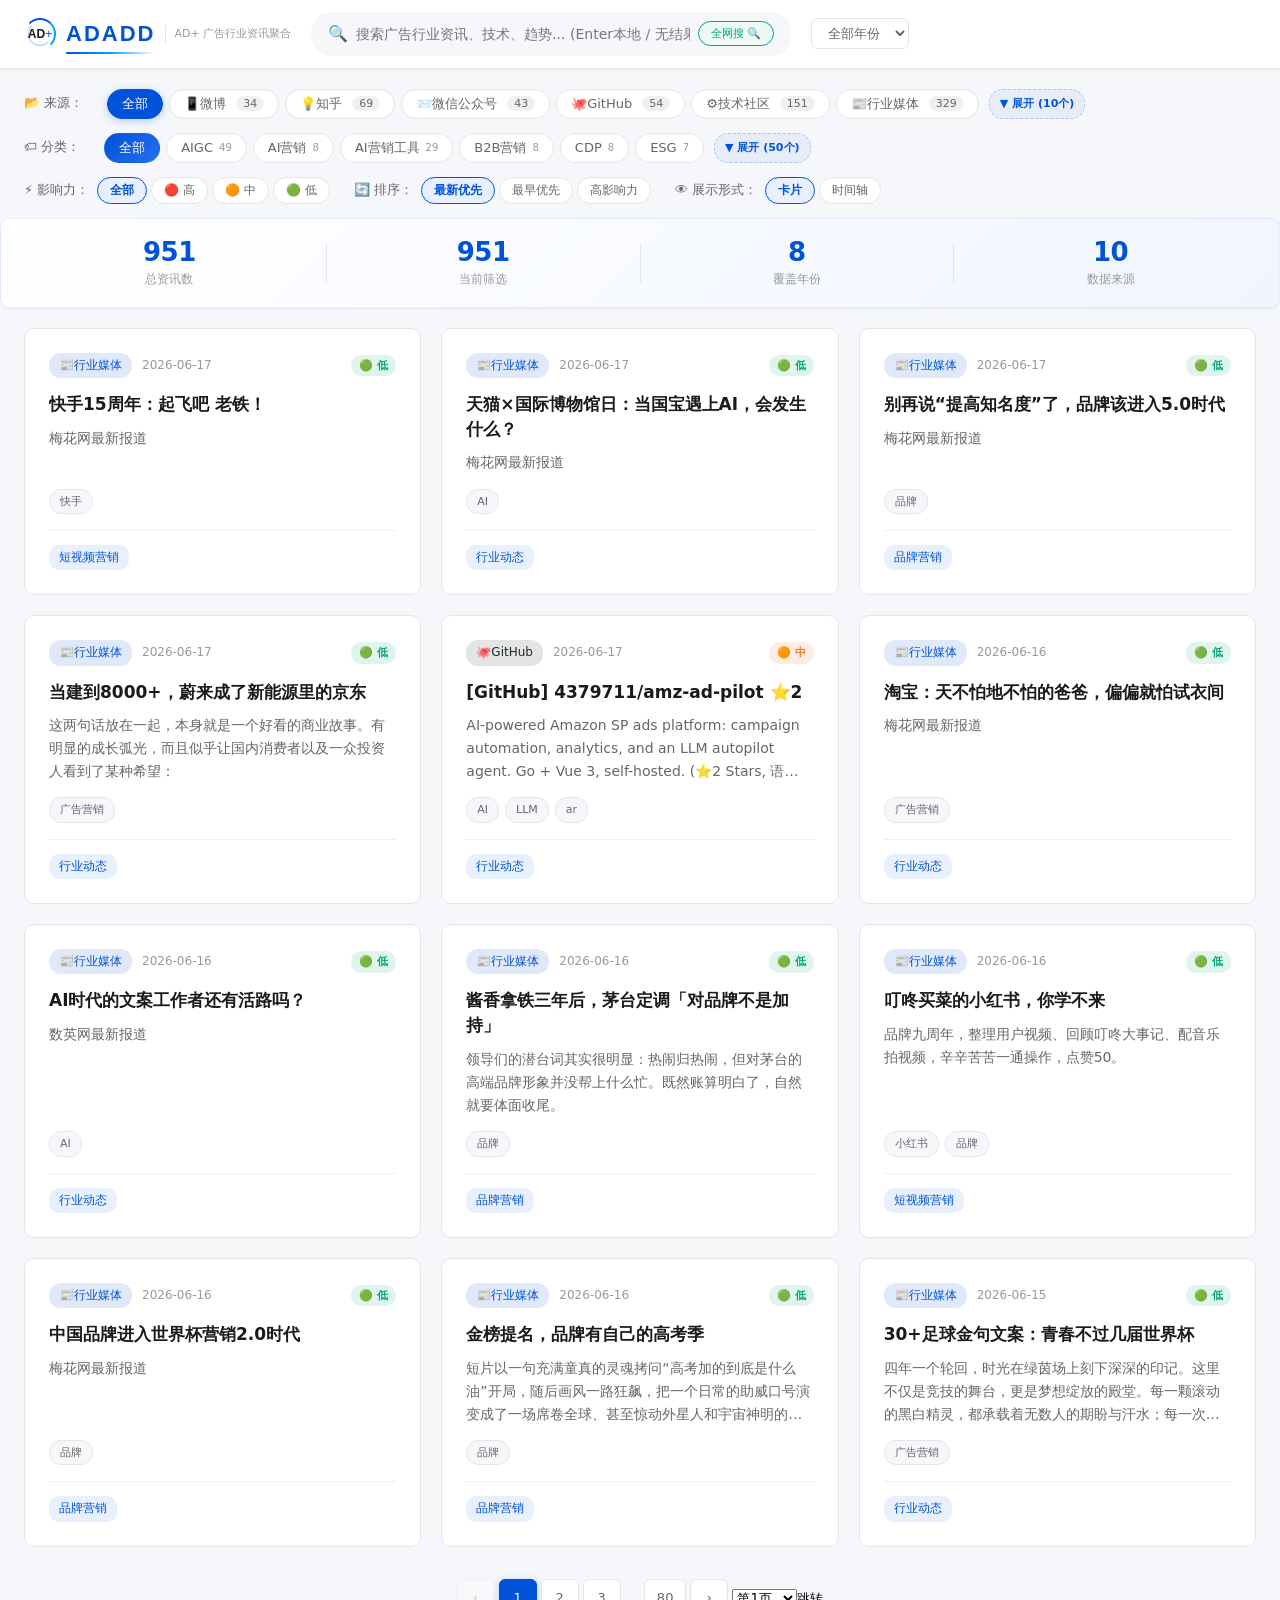
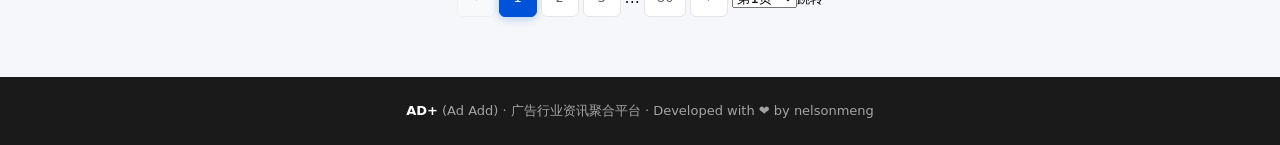
==== commit 54284a0d: "auto: +2篇 (industry-media(+2)) | 2026-06-17 12:56" ====
--- a/index.html
+++ b/index.html
@@ -52,7 +52,7 @@
 <div class="stats" id="statsBar"></div>
 <section class="news-section" id="newsSection"></section>
 <footer class="footer"><strong>AD+</strong> (Ad Add) · 广告行业资讯聚合平台 · Developed with ❤️ by nelsonmeng</footer>
-<script type="application/json" id="appData">[{"id": 3146014043, "title": "别再说“提高知名度”了，品牌该进入5.0时代", "original_title": "别再说“提高知名度”了，品牌该进入5.0时代", "summary": "梅花网最新报道", "body": "## 别再说“提高知名度”了，品牌该进入5.0时代\n\n\n\n---\n*来源：梅花网 · 自动抓取于 2026-06-17 11:28*", "source": "industry-media", "category": "品牌营销", "tags": ["品牌"], "impact": "low", "year": "2026", "date": "2026-06-17", "url": "https://www.meihua.info/article/6877299450708992", "readCount": 0, "shareCount": 0, "commentCount": 0, "updatedAt": "2026-06-17"}, {"id": 4167199483, "title": "当建到8000+，蔚来成了新能源里的京东", "original_title": "当建到8000+，蔚来成了新能源里的京东", "summary": "这两句话放在一起，本身就是一个好看的商业故事。有明显的成长弧光，而且似乎让国内消费者以及一众投资人看到了某种希望：", "body": "## 当建到8000+，蔚来成了新能源里的京东\n\n这两句话放在一起，本身就是一个好看的商业故事。有明显的成长弧光，而且似乎让国内消费者以及一众投资人看到了某种希望：\n\n---\n*来源：数英网 · 自动抓取于 2026-06-17 11:28*", "source": "industry-media", "category": "行业动态", "tags": ["广告营销"], "impact": "low", "year": "2026", "date": "2026-06-17", "url": "https://www.digitaling.com/articles/1522262.html", "readCount": 0, "shareCount": 0, "commentCount": 0, "updatedAt": "2026-06-17"}, {"id": 2304932602, "title": "[GitHub] 4379711/amz-ad-pilot ⭐2", "original_title": "[GitHub] 4379711/amz-ad-pilot ⭐2", "summary": "AI-powered Amazon SP ads platform: campaign automation, analytics, and an LLM autopilot agent. Go + Vue 3, self-hosted. (⭐2 Stars, 语言:Go, 最近更新:2026-06-17)", "body": "## [GitHub] 4379711/amz-ad-pilot ⭐2\n\nAI-powered Amazon SP ads platform: campaign automation, analytics, and an LLM autopilot agent. Go + Vue 3, self-hosted. (⭐2 Stars, 语言:Go, 最近更新:2026-06-17)\n\n---\n*来源：GitHub · 自动抓取于 2026-06-17 10:17*", "source": "github", "category": "行业动态", "tags": ["AI", "LLM", "ar"], "impact": "medium", "year": "2026", "date": "2026-06-17", "url": "https://github.com/4379711/amz-ad-pilot", "readCount": 0, "shareCount": 0, "commentCount": 0, "updatedAt": "2026-06-17"}, {"id": 272166351, "title": "淘宝：天不怕地不怕的爸爸，偏偏就怕试衣间", "original_title": "淘宝：天不怕地不怕的爸爸，偏偏就怕试衣间", "summary": "梅花网最新报道", "body": "## 淘宝：天不怕地不怕的爸爸，偏偏就怕试衣间\n\n\n\n---\n*来源：梅花网 · 自动抓取于 2026-06-16 18:14*", "source": "industry-media", "category": "行业动态", "tags": ["广告营销"], "impact": "low", "year": "2026", "date": "2026-06-16", "url": "https://www.meihua.info/shots/6878692922459136", "readCount": 0, "shareCount": 0, "commentCount": 0, "updatedAt": "2026-06-16"}, {"id": 1747070454, "title": "AI时代的文案工作者还有活路吗？", "original_title": "AI时代的文案工作者还有活路吗？", "summary": "数英网最新报道", "body": "## AI时代的文案工作者还有活路吗？\n\n\n\n---\n*来源：数英网 · 自动抓取于 2026-06-16 15:12*", "source": "industry-media", "category": "行业动态", "tags": ["AI"], "impact": "low", "year": "2026", "date": "2026-06-16", "url": "https://www.digitaling.com/articles/1522087.html", "readCount": 0, "shareCount": 0, "commentCount": 0, "updatedAt": "2026-06-16"}, {"id": 969098634, "title": "酱香拿铁三年后，茅台定调「对品牌不是加持」", "original_title": "酱香拿铁三年后，茅台定调「对品牌不是加持」", "summary": "领导们的潜台词其实很明显：热闹归热闹，但对茅台的高端品牌形象并没帮上什么忙。既然账算明白了，自然就要体面收尾。", "body": "## 酱香拿铁三年后，茅台定调「对品牌不是加持」\n\n领导们的潜台词其实很明显：热闹归热闹，但对茅台的高端品牌形象并没帮上什么忙。既然账算明白了，自然就要体面收尾。\n\n---\n*来源：数英网 · 自动抓取于 2026-06-16 13:58*", "source": "industry-media", "category": "品牌营销", "tags": ["品牌"], "impact": "low", "year": "2026", "date": "2026-06-16", "url": "https://www.digitaling.com/articles/1521380.html", "readCount": 0, "shareCount": 0, "commentCount": 0, "updatedAt": "2026-06-16"}, {"id": 2837018221, "title": "叮咚买菜的小红书，你学不来", "original_title": "叮咚买菜的小红书，你学不来", "summary": "品牌九周年，整理用户视频、回顾叮咚大事记、配音乐拍视频，辛辛苦苦一通操作，点赞50。", "body": "## 叮咚买菜的小红书，你学不来\n\n品牌九周年，整理用户视频、回顾叮咚大事记、配音乐拍视频，辛辛苦苦一通操作，点赞50。\n\n---\n*来源：数英网 · 自动抓取于 2026-06-16 13:58*", "source": "industry-media", "category": "短视频营销", "tags": ["小红书", "品牌"], "impact": "low", "year": "2026", "date": "2026-06-16", "url": "https://www.digitaling.com/articles/1520036.html", "readCount": 0, "shareCount": 0, "commentCount": 0, "updatedAt": "2026-06-16"}, {"id": 3704941879, "title": "中国品牌进入世界杯营销2.0时代", "original_title": "中国品牌进入世界杯营销2.0时代", "summary": "梅花网最新报道", "body": "## 中国品牌进入世界杯营销2.0时代\n\n\n\n---\n*来源：梅花网 · 自动抓取于 2026-06-16 11:34*", "source": "industry-media", "category": "品牌营销", "tags": ["品牌"], "impact": "low", "year": "2026", "date": "2026-06-16", "url": "https://www.meihua.info/article/6877292734727168", "readCount": 0, "shareCount": 0, "commentCount": 0, "updatedAt": "2026-06-16"}, {"id": 2909732462, "title": "金榜提名，品牌有自己的高考季", "original_title": "金榜提名，品牌有自己的高考季", "summary": "短片以一句充满童真的灵魂拷问“高考加的到底是什么油”开局，随后画风一路狂飙，把一个日常的助威口号演变成了一场席卷全球、甚至惊动外星人和宇宙神明的终极探索。", "body": "## 金榜提名，品牌有自己的高考季\n\n短片以一句充满童真的灵魂拷问“高考加的到底是什么油”开局，随后画风一路狂飙，把一个日常的助威口号演变成了一场席卷全球、甚至惊动外星人和宇宙神明的终极探索。\n\n---\n*来源：数英网 · 自动抓取于 2026-06-16 11:35*", "source": "industry-media", "category": "品牌营销", "tags": ["品牌"], "impact": "low", "year": "2026", "date": "2026-06-16", "url": "https://www.digitaling.com/articles/1518734.html", "readCount": 0, "shareCount": 0, "commentCount": 0, "updatedAt": "2026-06-16"}, {"id": 1232251329, "title": "30+足球金句文案：青春不过几届世界杯", "original_title": "30+足球金句文案：青春不过几届世界杯", "summary": "四年一个轮回，时光在绿茵场上刻下深深的印记。这里不仅是竞技的舞台，更是梦想绽放的殿堂。每一颗滚动的黑白精灵，都承载着无数人的期盼与汗水；每一次激烈的对抗，都诠释着人类挑战极限、超越自我的勇气。", "body": "## 30+足球金句文案：青春不过几届世界杯\n\n四年一个轮回，时光在绿茵场上刻下深深的印记。这里不仅是竞技的舞台，更是梦想绽放的殿堂。每一颗滚动的黑白精灵，都承载着无数人的期盼与汗水；每一次激烈的对抗，都诠释着人类挑战极限、超越自我的勇气。\n\n---\n*来源：数英网 · 自动抓取于 2026-06-15 14:04*", "source": "industry-media", "category": "行业动态", "tags": ["广告营销"], "impact": "low", "year": "2026", "date": "2026-06-15", "url": "https://www.digitaling.com/articles/1520309.html", "readCount": 0, "shareCount": 0, "commentCount": 0, "updatedAt": "2026-06-15"}, {"id": 3171213471, "title": "逐帧拉片，一文看懂Nike世界杯广告的超绝彩蛋", "original_title": "逐帧拉片，一文看懂Nike世界杯广告的超绝彩蛋", "summary": "概念不新，我最佩服的还是导演恐怖的调度能力，“把一支本可能被巨星塞到臃肿的片子，拍得恰到好处”，《Campaign》如是评价。", "body": "## 逐帧拉片，一文看懂Nike世界杯广告的超绝彩蛋\n\n概念不新，我最佩服的还是导演恐怖的调度能力，“把一支本可能被巨星塞到臃肿的片子，拍得恰到好处”，《Campaign》如是评价。\n\n---\n*来源：数英网 · 自动抓取于 2026-06-15 14:04*", "source": "industry-media", "category": "行业动态", "tags": ["ai"], "impact": "low", "year": "2026", "date": "2026-06-15", "url": "https://www.digitaling.com/articles/1517691.html", "readCount": 0, "shareCount": 0, "commentCount": 0, "updatedAt": "2026-06-15"}, {"id": 1399789582, "title": "“鹅腿阿姨”翻车事件：从草根温情符号到信任崩塌的公关舆情洞察", "original_title": "“鹅腿阿姨”翻车事件：从草根温情符号到信任崩塌的公关舆情洞察", "summary": "梅花网最新报道", "body": "## “鹅腿阿姨”翻车事件：从草根温情符号到信任崩塌的公关舆情洞察\n\n\n\n---\n*来源：梅花网 · 自动抓取于 2026-06-15 11:23*", "source": "industry-media", "category": "数据分析", "tags": ["广告营销"], "impact": "low", "year": "2026", "date": "2026-06-15", "url": "https://www.meihua.info/article/6876924401239040", "readCount": 0, "shareCount": 0, "commentCount": 0, "updatedAt": "2026-06-15"}, {"id": 3287151831, "title": "拿阿迪进城办事聊聊，为什么品牌要走群众路线", "original_title": "拿阿迪进城办事聊聊，为什么品牌要走群众路线", "summary": "一个走轻高端路线的国际运动品牌，文案里突然冒出这么“接地气”的一句话，这样啼笑皆非的反差一下就被眼尖的网友抓到了。", "body": "## 拿阿迪进城办事聊聊，为什么品牌要走群众路线\n\n一个走轻高端路线的国际运动品牌，文案里突然冒出这么“接地气”的一句话，这样啼笑皆非的反差一下就被眼尖的网友抓到了。\n\n---\n*来源：数英网 · 自动抓取于 2026-06-15 11:23*", "source": "industry-media", "category": "品牌营销", "tags": ["品牌"], "impact": "low", "year": "2026", "date": "2026-06-15", "url": "https://www.digitaling.com/articles/1520050.html", "readCount": 0, "shareCount": 0, "commentCount": 0, "updatedAt": "2026-06-15"}, {"id": 2551307647, "title": "鹅腿阿姨翻车：把营销研究透了，把底线忘干净了", "original_title": "鹅腿阿姨翻车：把营销研究透了，把底线忘干净了", "summary": "“其实阿姨有这个成绩眼光也是很独到的，换个科技园区社畜可没有大学生这么年轻抗毒，批量去医院事早发了”", "body": "## 鹅腿阿姨翻车：把营销研究透了，把底线忘干净了\n\n“其实阿姨有这个成绩眼光也是很独到的，换个科技园区社畜可没有大学生这么年轻抗毒，批量去医院事早发了”\n\n---\n*来源：数英网 · 自动抓取于 2026-06-15 11:23*", "source": "industry-media", "category": "行业动态", "tags": ["广告营销"], "impact": "low", "year": "2026", "date": "2026-06-15", "url": "https://www.digitaling.com/articles/1519777.html", "readCount": 0, "shareCount": 0, "commentCount": 0, "updatedAt": "2026-06-15"}, {"id": 1126483919, "title": "世界杯要来了，聊聊体育营销的老规矩和新变化｜专访", "original_title": "世界杯要来了，聊聊体育营销的老规矩和新变化｜专访", "summary": "1976年，国际足联FIFA与可口可乐签下了一笔1000万美元的赞助合约。自此，FIFA正式开启了将世界杯作为一个IP，售卖给赞助商的商业化时代；对可口可乐而言，它得到的权益则是在亚非拉等第三世界国家举办世青赛，为当地提供足球基础设施、青训和教练培训资源，这正好契合了可口可乐的全球化进程。", "body": "## 世界杯要来了，聊聊体育营销的老规矩和新变化｜专访\n\n1976年，国际足联FIFA与可口可乐签下了一笔1000万美元的赞助合约。自此，FIFA正式开启了将世界杯作为一个IP，售卖给赞助商的商业化时代；对可口可乐而言，它得到的权益则是在亚非拉等第三世界国家举办世青赛，为当地提供足球基础设施、青训和教练培训资源，这正好契合了可口可乐的全球化进程。\n\n---\n*来源：数英网 · 自动抓取于 2026-06-15 11:23*", "source": "industry-media", "category": "品牌出海", "tags": ["广告营销"], "impact": "low", "year": "2026", "date": "2026-06-15", "url": "https://www.digitaling.com/articles/1519742.html", "readCount": 0, "shareCount": 0, "commentCount": 0, "updatedAt": "2026-06-15"}, {"id": 974118507, "title": "可口可乐联名三叶草：美加墨世界杯接送，招手即停！", "original_title": "可口可乐联名三叶草：美加墨世界杯接送，招手即停！", "summary": "梅花网最新报道", "body": "## 可口可乐联名三叶草：美加墨世界杯接送，招手即停！\n\n\n\n---\n*来源：梅花网 · 自动抓取于 2026-06-12 16:53*", "source": "industry-media", "category": "行业动态", "tags": ["广告营销"], "impact": "low", "year": "2026", "date": "2026-06-12", "url": "https://www.meihua.info/shots/6873021271819264", "readCount": 0, "shareCount": 0, "commentCount": 0, "updatedAt": "2026-06-12"}, {"id": 1370849056, "title": "天猫：毕业生驾到，毕业优惠加到！", "original_title": "天猫：毕业生驾到，毕业优惠加到！", "summary": "梅花网最新报道", "body": "## 天猫：毕业生驾到，毕业优惠加到！\n\n\n\n---\n*来源：梅花网 · 自动抓取于 2026-06-12 16:53*", "source": "industry-media", "category": "行业动态", "tags": ["广告营销"], "impact": "low", "year": "2026", "date": "2026-06-12", "url": "https://www.meihua.info/shots/6872996879303680", "readCount": 0, "shareCount": 0, "commentCount": 0, "updatedAt": "2026-06-12"}, {"id": 1950921095, "title": "品牌高考季｜除了祝福「金榜题名」还能怎么玩?", "original_title": "品牌高考季｜除了祝福「金榜题名」还能怎么玩?", "summary": "梅花网最新报道", "body": "## 品牌高考季｜除了祝福「金榜题名」还能怎么玩?\n\n\n\n---\n*来源：梅花网 · 自动抓取于 2026-06-11 19:39*", "source": "industry-media", "category": "品牌营销", "tags": ["品牌"], "impact": "low", "year": "2026", "date": "2026-06-11", "url": "https://www.meihua.info/article/6869844505330688", "readCount": 0, "shareCount": 0, "commentCount": 0, "updatedAt": "2026-06-11"}, {"id": 3495757316, "title": "套路失灵，品牌下一步要以“真”感人", "original_title": "套路失灵，品牌下一步要以“真”感人", "summary": "梅花网最新报道", "body": "## 套路失灵，品牌下一步要以“真”感人\n\n\n\n---\n*来源：梅花网 · 自动抓取于 2026-06-11 19:39*", "source": "industry-media", "category": "品牌营销", "tags": ["品牌"], "impact": "low", "year": "2026", "date": "2026-06-11", "url": "https://www.meihua.info/article/6861919800787968", "readCount": 0, "shareCount": 0, "commentCount": 0, "updatedAt": "2026-06-11"}, {"id": 2427737033, "title": "2026年LOGO设计趋势报告发布", "original_title": "2026年LOGO设计趋势报告发布", "summary": "今年的这份报告有些特别，因为它与我的新书《LogoLounge 标志性品牌指南》同时发布。", "body": "## 2026年LOGO设计趋势报告发布\n\n今年的这份报告有些特别，因为它与我的新书《LogoLounge 标志性品牌指南》同时发布。\n\n---\n*来源：数英网 · 自动抓取于 2026-06-11 15:25*", "source": "industry-media", "category": "品牌营销", "tags": ["品牌"], "impact": "low", "year": "2026", "date": "2026-06-11", "url": "https://www.digitaling.com/articles/1518832.html", "readCount": 0, "shareCount": 0, "commentCount": 0, "updatedAt": "2026-06-11"}, {"id": 1440499345, "title": "套路失灵，品牌下一步要以“真”感人", "original_title": "套路失灵，品牌下一步要以“真”感人", "summary": "比如，前阵子在互联网上风很大的“家庭不锈钢检测”实验。有博主用检测仪或者神秘药水，对不锈钢制品进行测试，发现哪怕是标着“304”的不锈钢也有可能是假的、不合格的。结论一出，网友哗然，并纷纷下单不锈钢检测液，对着自家的锅碗瓢盆一阵猛滴。", "body": "## 套路失灵，品牌下一步要以“真”感人\n\n比如，前阵子在互联网上风很大的“家庭不锈钢检测”实验。有博主用检测仪或者神秘药水，对不锈钢制品进行测试，发现哪怕是标着“304”的不锈钢也有可能是假的、不合格的。结论一出，网友哗然，并纷纷下单不锈钢检测液，对着自家的锅碗瓢盆一阵猛滴。\n\n---\n*来源：数英网 · 自动抓取于 2026-06-11 11:18*", "source": "industry-media", "category": "品牌营销", "tags": ["品牌"], "impact": "low", "year": "2026", "date": "2026-06-11", "url": "https://www.digitaling.com/articles/1516382.html", "readCount": 0, "shareCount": 0, "commentCount": 0, "updatedAt": "2026-06-11"}, {"id": 3347990848, "title": "999感冒灵：故意挂反广告牌，只为祝你考试666", "original_title": "999感冒灵：故意挂反广告牌，只为祝你考试666", "summary": "梅花网最新报道", "body": "## 999感冒灵：故意挂反广告牌，只为祝你考试666\n\n\n\n---\n*来源：梅花网 · 自动抓取于 2026-06-10 19:30*", "source": "industry-media", "category": "行业动态", "tags": ["广告营销"], "impact": "low", "year": "2026", "date": "2026-06-10", "url": "https://www.meihua.info/shots/6870162476059648", "readCount": 0, "shareCount": 0, "commentCount": 0, "updatedAt": "2026-06-10"}, {"id": 462731434, "title": "海尔世界杯脑洞广告：全世界的期待，Haier  We Go！", "original_title": "海尔世界杯脑洞广告：全世界的期待，Haier  We Go！", "summary": "梅花网最新报道", "body": "## 海尔世界杯脑洞广告：全世界的期待，Haier  We Go！\n\n\n\n---\n*来源：梅花网 · 自动抓取于 2026-06-10 19:30*", "source": "industry-media", "category": "行业动态", "tags": ["ai"], "impact": "low", "year": "2026", "date": "2026-06-10", "url": "https://www.meihua.info/shots/6862114148779008", "readCount": 0, "shareCount": 0, "commentCount": 0, "updatedAt": "2026-06-10"}, {"id": 4025502508, "title": "黄仁勋是如何做营销的？", "original_title": "黄仁勋是如何做营销的？", "summary": "梅花网最新报道", "body": "## 黄仁勋是如何做营销的？\n\n\n\n---\n*来源：梅花网 · 自动抓取于 2026-06-10 17:44*", "source": "industry-media", "category": "行业动态", "tags": ["广告营销"], "impact": "low", "year": "2026", "date": "2026-06-10", "url": "https://www.meihua.info/article/6869835568366592", "readCount": 0, "shareCount": 0, "commentCount": 0, "updatedAt": "2026-06-10"}, {"id": 2393024816, "title": "看完这个广告，满脑子都是哈兰德哈哈哈哈王老吉", "original_title": "看完这个广告，满脑子都是哈兰德哈哈哈哈王老吉", "summary": "梅花网最新报道", "body": "## 看完这个广告，满脑子都是哈兰德哈哈哈哈王老吉\n\n\n\n---\n*来源：梅花网 · 自动抓取于 2026-06-10 16:32*", "source": "industry-media", "category": "行业动态", "tags": ["广告营销"], "impact": "low", "year": "2026", "date": "2026-06-10", "url": "https://www.meihua.info/shots/6870106589955072", "readCount": 0, "shareCount": 0, "commentCount": 0, "updatedAt": "2026-06-10"}, {"id": 181116238, "title": "「营销看点」5月精彩案例复盘，给你好看！", "original_title": "「营销看点」5月精彩案例复盘，给你好看！", "summary": "广告行业每天都会涌现各种各样的案例，数量众多并且都有自己的独特之处。但即使是关注度颇高的从业者，也没有精力浏览完所有的案例。「营销看点」精心为你挑选出那些值得一看的项目，并附上几句点评，力求给你带来新的启发与感悟。", "body": "## 「营销看点」5月精彩案例复盘，给你好看！\n\n广告行业每天都会涌现各种各样的案例，数量众多并且都有自己的独特之处。但即使是关注度颇高的从业者，也没有精力浏览完所有的案例。「营销看点」精心为你挑选出那些值得一看的项目，并附上几句点评，力求给你带来新的启发与感悟。\n\n---\n*来源：数英网 · 自动抓取于 2026-06-10 11:21*", "source": "industry-media", "category": "行业动态", "tags": ["广告营销"], "impact": "low", "year": "2026", "date": "2026-06-10", "url": "https://www.digitaling.com/articles/1517768.html", "readCount": 0, "shareCount": 0, "commentCount": 0, "updatedAt": "2026-06-10"}, {"id": 2090810996, "title": "真正的好创意，没有reference感", "original_title": "真正的好创意，没有reference感", "summary": "无论是文案还是视觉表达，蕉内一向是有点抽象感在的。欣赏者赞其个性、不流俗，不解的人常觉有门槛。", "body": "## 真正的好创意，没有reference感\n\n无论是文案还是视觉表达，蕉内一向是有点抽象感在的。欣赏者赞其个性、不流俗，不解的人常觉有门槛。\n\n---\n*来源：数英网 · 自动抓取于 2026-06-09 15:23*", "source": "industry-media", "category": "行业动态", "tags": ["广告营销"], "impact": "low", "year": "2026", "date": "2026-06-09", "url": "https://www.digitaling.com/articles/1518188.html", "readCount": 0, "shareCount": 0, "commentCount": 0, "updatedAt": "2026-06-09"}, {"id": 235767392, "title": "“商标”舆情，到底该怎么破？", "original_title": "“商标”舆情，到底该怎么破？", "summary": "梅花网最新报道", "body": "## “商标”舆情，到底该怎么破？\n\n\n\n---\n*来源：梅花网 · 自动抓取于 2026-06-09 14:15*", "source": "industry-media", "category": "公关危机", "tags": ["广告营销"], "impact": "low", "year": "2026", "date": "2026-06-09", "url": "https://www.meihua.info/article/6863422489101312", "readCount": 0, "shareCount": 0, "commentCount": 0, "updatedAt": "2026-06-09"}, {"id": 3316634122, "title": "一个广告人的自我审判", "original_title": "一个广告人的自我审判", "summary": "幸福在于，当你弯下腰、双手抵住那块石头的时候，你知道自己为什么还要用力。", "body": "## 一个广告人的自我审判\n\n幸福在于，当你弯下腰、双手抵住那块石头的时候，你知道自己为什么还要用力。\n\n---\n*来源：数英网 · 自动抓取于 2026-06-09 14:15*", "source": "industry-media", "category": "行业动态", "tags": ["广告营销"], "impact": "low", "year": "2026", "date": "2026-06-09", "url": "https://www.digitaling.com/articles/1517600.html", "readCount": 0, "shareCount": 0, "commentCount": 0, "updatedAt": "2026-06-09"}, {"id": 350623256, "title": "世界杯广告 2.0 | 谁才是最懂球迷的「看球搭子」？", "original_title": "世界杯广告 2.0 | 谁才是最懂球迷的「看球搭子」？", "summary": "梅花网最新报道", "body": "## 世界杯广告 2.0 | 谁才是最懂球迷的「看球搭子」？\n\n\n\n---\n*来源：梅花网 · 自动抓取于 2026-06-09 11:09*", "source": "industry-media", "category": "行业动态", "tags": ["广告营销"], "impact": "low", "year": "2026", "date": "2026-06-09", "url": "https://www.meihua.info/article/6867349675344896", "readCount": 0, "shareCount": 0, "commentCount": 0, "updatedAt": "2026-06-09"}, {"id": 2485266060, "title": "一次AI翻车，如何被阿迪达斯玩成了教科书级营销？", "original_title": "一次AI翻车，如何被阿迪达斯玩成了教科书级营销？", "summary": "梅花网最新报道", "body": "## 一次AI翻车，如何被阿迪达斯玩成了教科书级营销？\n\n\n\n---\n*来源：梅花网 · 自动抓取于 2026-06-08 12:40*", "source": "industry-media", "category": "行业动态", "tags": ["AI"], "impact": "low", "year": "2026", "date": "2026-06-08", "url": "https://www.meihua.info/article/6867096658134016", "readCount": 0, "shareCount": 0, "commentCount": 0, "updatedAt": "2026-06-08"}, {"id": 3687825375, "title": "一次AI翻车，如何被阿迪达斯玩成了教科书级营销？", "original_title": "一次AI翻车，如何被阿迪达斯玩成了教科书级营销？", "summary": "梅花网最新报道", "body": "## 一次AI翻车，如何被阿迪达斯玩成了教科书级营销？\n\n\n\n---\n*来源：梅花网 · 自动抓取于 2026-06-08 12:40*", "source": "industry-media", "category": "行业动态", "tags": ["AI"], "impact": "low", "year": "2026", "date": "2026-06-08", "url": "https://www.meihua.info/article/6867082488497152", "readCount": 0, "shareCount": 0, "commentCount": 0, "updatedAt": "2026-06-08"}, {"id": 2916840674, "title": "体育营销做得好，撒钱就行吗", "original_title": "体育营销做得好，撒钱就行吗", "summary": "单纯“买曝光”的体育营销模式，正在迎来自己的边际效益拐点。2026年的世界杯不仅是球员的赛场，更是品牌营销逻辑的终极考场。", "body": "## 体育营销做得好，撒钱就行吗\n\n单纯“买曝光”的体育营销模式，正在迎来自己的边际效益拐点。2026年的世界杯不仅是球员的赛场，更是品牌营销逻辑的终极考场。\n\n---\n*来源：数英网 · 自动抓取于 2026-06-08 11:20*", "source": "industry-media", "category": "品牌营销", "tags": ["品牌"], "impact": "low", "year": "2026", "date": "2026-06-08", "url": "https://www.digitaling.com/articles/1512875.html", "readCount": 0, "shareCount": 0, "commentCount": 0, "updatedAt": "2026-06-08"}, {"id": 3290490391, "title": "阿迪达斯进城办事，根本不算危转机的公关案例", "original_title": "阿迪达斯进城办事，根本不算危转机的公关案例", "summary": "有网友在阿迪达斯官方旗舰店发现，一款夹克的商品详情里写着&quot;穿上这款夹克外套，搭配T恤去健身房，或者搭配牛仔裤，在城里办事&quot;。", "body": "## 阿迪达斯进城办事，根本不算危转机的公关案例\n\n有网友在阿迪达斯官方旗舰店发现，一款夹克的商品详情里写着&quot;穿上这款夹克外套，搭配T恤去健身房，或者搭配牛仔裤，在城里办事&quot;。\n\n---\n*来源：数英网 · 自动抓取于 2026-06-08 11:20*", "source": "industry-media", "category": "公关危机", "tags": ["广告营销"], "impact": "low", "year": "2026", "date": "2026-06-08", "url": "https://www.digitaling.com/articles/1515570.html", "readCount": 0, "shareCount": 0, "commentCount": 0, "updatedAt": "2026-06-08"}, {"id": 520825987, "title": "好品牌，开始竞争互动率", "original_title": "好品牌，开始竞争互动率", "summary": "举个例子，就说MICHAEL KORS 吧！以前，这个轻奢品牌总在各种媒介打造精致的 Jet Set 感觉（一种随时坐飞机满世界旅行的生活方式），一直和大众保持着莫名其妙的距离感。今年，干了这么几个事儿。", "body": "## 好品牌，开始竞争互动率\n\n举个例子，就说MICHAEL KORS 吧！以前，这个轻奢品牌总在各种媒介打造精致的 Jet Set 感觉（一种随时坐飞机满世界旅行的生活方式），一直和大众保持着莫名其妙的距离感。今年，干了这么几个事儿。\n\n---\n*来源：数英网 · 自动抓取于 2026-06-08 11:20*", "source": "industry-media", "category": "品牌营销", "tags": ["品牌"], "impact": "low", "year": "2026", "date": "2026-06-08", "url": "https://www.digitaling.com/articles/1512588.html", "readCount": 0, "shareCount": 0, "commentCount": 0, "updatedAt": "2026-06-08"}, {"id": 3435513102, "title": "原来这么多品牌的slogan都在“认真办事”诶", "original_title": "原来这么多品牌的slogan都在“认真办事”诶", "summary": "数英网最新报道", "body": "## 原来这么多品牌的slogan都在“认真办事”诶\n\n\n\n---\n*来源：数英网 · 自动抓取于 2026-06-08 11:20*", "source": "industry-media", "category": "品牌营销", "tags": ["品牌"], "impact": "low", "year": "2026", "date": "2026-06-08", "url": "https://www.digitaling.com/articles/1514765.html", "readCount": 0, "shareCount": 0, "commentCount": 0, "updatedAt": "2026-06-08"}, {"id": 1465880512, "title": "2026天猫618第一波品牌成交排行榜出炉！", "original_title": "2026天猫618第一波品牌成交排行榜出炉！", "summary": "6月1日，2026天猫618第一阶段（5月21日-5月30日）品牌成交排行榜发布，快消、服饰、运动户外、家享生活、3C数码、玩具潮玩、健康、宠物文教、黄金饰品、珠宝文玩、食品生鲜、天猫国际等行业的领跑品牌及商家出炉。", "body": "## 2026天猫618第一波品牌成交排行榜出炉！\n\n6月1日，2026天猫618第一阶段（5月21日-5月30日）品牌成交排行榜发布，快消、服饰、运动户外、家享生活、3C数码、玩具潮玩、健康、宠物文教、黄金饰品、珠宝文玩、食品生鲜、天猫国际等行业的领跑品牌及商家出炉。\n\n---\n*来源：数英网 · 自动抓取于 2026-06-08 11:20*", "source": "industry-media", "category": "品牌营销", "tags": ["品牌"], "impact": "low", "year": "2026", "date": "2026-06-08", "url": "https://www.digitaling.com/articles/1513582.html", "readCount": 0, "shareCount": 0, "commentCount": 0, "updatedAt": "2026-06-08"}, {"id": 1719002196, "title": "附白皮书｜一人公司，靠谱吗？", "original_title": "附白皮书｜一人公司，靠谱吗？", "summary": "官媒报道中，爆款作品和实际现状先后被陈述。读者的热情先是被点燃，后又被“超过50%的一人公司月收入不足7000元”瞬间浇灭。&nbsp;", "body": "## 附白皮书｜一人公司，靠谱吗？\n\n官媒报道中，爆款作品和实际现状先后被陈述。读者的热情先是被点燃，后又被“超过50%的一人公司月收入不足7000元”瞬间浇灭。&nbsp;\n\n---\n*来源：数英网 · 自动抓取于 2026-06-08 11:20*", "source": "industry-media", "category": "行业报告", "tags": ["广告营销"], "impact": "low", "year": "2026", "date": "2026-06-08", "url": "https://www.digitaling.com/articles/1514667.html", "readCount": 0, "shareCount": 0, "commentCount": 0, "updatedAt": "2026-06-08"}, {"id": 29062077, "title": "文案翻车没事，adidas接梗能力max！", "original_title": "文案翻车没事，adidas接梗能力max！", "summary": "“当你在村里诋毁我的时候，我已经穿着阿迪去城里办事了。”CHENGLI 我在城里很想你 #沉淀 #逆袭 #蜕变 #downtown #所有人都不看好你偏偏你最争气", "body": "## 文案翻车没事，adidas接梗能力max！\n\n“当你在村里诋毁我的时候，我已经穿着阿迪去城里办事了。”CHENGLI 我在城里很想你 #沉淀 #逆袭 #蜕变 #downtown #所有人都不看好你偏偏你最争气\n\n---\n*来源：数英网 · 自动抓取于 2026-06-08 11:20*", "source": "industry-media", "category": "行业动态", "tags": ["广告营销"], "impact": "low", "year": "2026", "date": "2026-06-08", "url": "https://www.digitaling.com/articles/1513463.html", "readCount": 0, "shareCount": 0, "commentCount": 0, "updatedAt": "2026-06-08"}, {"id": 645810957, "title": "7月营销热点日历丨建党节、小暑、大暑、夏日营销", "original_title": "7月营销热点日历丨建党节、小暑、大暑、夏日营销", "summary": "文章精选优质海报和案例，并附上营销关键词与角度，力求为大家提供一些营销思路，一起来看看~", "body": "## 7月营销热点日历丨建党节、小暑、大暑、夏日营销\n\n文章精选优质海报和案例，并附上营销关键词与角度，力求为大家提供一些营销思路，一起来看看~\n\n---\n*来源：数英网 · 自动抓取于 2026-06-08 11:20*", "source": "industry-media", "category": "行业动态", "tags": ["广告营销"], "impact": "low", "year": "2026", "date": "2026-06-08", "url": "https://www.digitaling.com/articles/1512665.html", "readCount": 0, "shareCount": 0, "commentCount": 0, "updatedAt": "2026-06-08"}, {"id": 2811178869, "title": "618还在，但品牌不想只给平台打工了", "original_title": "618还在，但品牌不想只给平台打工了", "summary": "流量红利见顶、消费趋于理性，从品牌到消费者都在对大促“祛魅”。早从 2021 年起，淘天就不再对外公布 618 的销售数据，其他平台亦然。", "body": "## 618还在，但品牌不想只给平台打工了\n\n流量红利见顶、消费趋于理性，从品牌到消费者都在对大促“祛魅”。早从 2021 年起，淘天就不再对外公布 618 的销售数据，其他平台亦然。\n\n---\n*来源：数英网 · 自动抓取于 2026-06-08 11:20*", "source": "industry-media", "category": "品牌营销", "tags": ["品牌"], "impact": "low", "year": "2026", "date": "2026-06-08", "url": "https://www.digitaling.com/articles/1510789.html", "readCount": 0, "shareCount": 0, "commentCount": 0, "updatedAt": "2026-06-08"}, {"id": 2154939295, "title": "比亚迪赢麻了！王力宏演唱会公关太聪明", "original_title": "比亚迪赢麻了！王力宏演唱会公关太聪明", "summary": "全场轰一下就嗨了，谁都知道这是在夸他，夸他几十年如一日的质感、速度感、那种精密运转又闪闪发光的巨星气场。", "body": "## 比亚迪赢麻了！王力宏演唱会公关太聪明\n\n全场轰一下就嗨了，谁都知道这是在夸他，夸他几十年如一日的质感、速度感、那种精密运转又闪闪发光的巨星气场。\n\n---\n*来源：数英网 · 自动抓取于 2026-06-08 11:20*", "source": "industry-media", "category": "公关危机", "tags": ["广告营销"], "impact": "low", "year": "2026", "date": "2026-06-08", "url": "https://www.digitaling.com/articles/1512777.html", "readCount": 0, "shareCount": 0, "commentCount": 0, "updatedAt": "2026-06-08"}, {"id": 168431272, "title": "[GitHub] api-evangelist/didomi ⭐1", "original_title": "[GitHub] api-evangelist/didomi ⭐1", "summary": "API Evangelist profile of Didomi — Paris-based consent management platform (CMP/PMP) covering GDPR, CCPA, IAB TCF, GPP, GPC, and 80+ Platform API operations across web, mobile, CTV, and AMP. (⭐1 Stars, 语言:None, 最近更新:2026-06-05)", "body": "## [GitHub] api-evangelist/didomi ⭐1\n\nAPI Evangelist profile of Didomi — Paris-based consent management platform (CMP/PMP) covering GDPR, CCPA, IAB TCF, GPP, GPC, and 80+ Platform API operations across web, mobile, CTV, and AMP. (⭐1 Stars, 语言:None, 最近更新:2026-06-05)\n\n---\n*来源：GitHub · 自动抓取于 2026-06-08 11:20*", "source": "github", "category": "行业动态", "tags": ["ar"], "impact": "medium", "year": "2026", "date": "2026-06-05", "url": "https://github.com/api-evangelist/didomi", "readCount": 0, "shareCount": 0, "commentCount": 0, "updatedAt": "2026-06-08"}, {"id": 3189022675, "title": "百事可乐联合王嘉尔&amp;五月天带来全新品牌单曲", "original_title": "百事可乐联合王嘉尔&amp;五月天带来全新品牌单曲", "summary": "梅花网最新报道", "body": "## 百事可乐联合王嘉尔&amp;五月天带来全新品牌单曲\n\n\n\n---\n*来源：梅花网 · 自动抓取于 2026-05-29 17:45*", "source": "industry-media", "category": "品牌营销", "tags": ["品牌"], "impact": "low", "year": "2026", "date": "2026-05-29", "url": "https://www.meihua.info/shots/6853182960550912", "readCount": 0, "shareCount": 0, "commentCount": 0, "updatedAt": "2026-05-29"}, {"id": 2171748284, "title": "天猫 x 乌兰图雅 x 唐艺昕：一个“省”奇的MV诞生了！", "original_title": "天猫 x 乌兰图雅 x 唐艺昕：一个“省”奇的MV诞生了！", "summary": "梅花网最新报道", "body": "## 天猫 x 乌兰图雅 x 唐艺昕：一个“省”奇的MV诞生了！\n\n\n\n---\n*来源：梅花网 · 自动抓取于 2026-05-29 16:14*", "source": "industry-media", "category": "行业动态", "tags": ["广告营销"], "impact": "low", "year": "2026", "date": "2026-05-29", "url": "https://www.meihua.info/shots/6853142688957440", "readCount": 0, "shareCount": 0, "commentCount": 0, "updatedAt": "2026-05-29"}, {"id": 882163631, "title": "小红书买下世界杯版权，目标可能根本不是球迷？", "original_title": "小红书买下世界杯版权，目标可能根本不是球迷？", "summary": "梅花网最新报道", "body": "## 小红书买下世界杯版权，目标可能根本不是球迷？\n\n\n\n---\n*来源：梅花网 · 自动抓取于 2026-05-29 13:58*", "source": "industry-media", "category": "短视频营销", "tags": ["小红书"], "impact": "low", "year": "2026", "date": "2026-05-29", "url": "https://www.meihua.info/article/6852895883019264", "readCount": 0, "shareCount": 0, "commentCount": 0, "updatedAt": "2026-05-29"}, {"id": 2607267069, "title": "雷鸟携手蒋奇明：两个“笨人”，拍出了今年最聪明的营销", "original_title": "雷鸟携手蒋奇明：两个“笨人”，拍出了今年最聪明的营销", "summary": "快速起号、快速出圈、快速变现。品牌挑选代言人，要有话题度，要自带热搜体质，最好还能拥有一群随时冲锋买单的粉丝。", "body": "## 雷鸟携手蒋奇明：两个“笨人”，拍出了今年最聪明的营销\n\n快速起号、快速出圈、快速变现。品牌挑选代言人，要有话题度，要自带热搜体质，最好还能拥有一群随时冲锋买单的粉丝。\n\n---\n*来源：数英网 · 自动抓取于 2026-05-29 10:15*", "source": "industry-media", "category": "品牌营销", "tags": ["品牌"], "impact": "low", "year": "2026", "date": "2026-05-29", "url": "https://www.digitaling.com/articles/1511181.html", "readCount": 0, "shareCount": 0, "commentCount": 0, "updatedAt": "2026-05-29"}, {"id": 1483373163, "title": "[GitHub] Adgentek/adsmcp ⭐2", "original_title": "[GitHub] Adgentek/adsmcp ⭐2", "summary": "Remote MCP server for AI app monetization. Serve contextual ads inside LLMs, chatbots, and AI agents with a single tool call. Built by Adgentek.ai (⭐2 Stars, 语言:None, 最近更新:2026-05-28)", "body": "## [GitHub] Adgentek/adsmcp ⭐2\n\nRemote MCP server for AI app monetization. Serve contextual ads inside LLMs, chatbots, and AI agents with a single tool call. Built by Adgentek.ai (⭐2 Stars, 语言:None, 最近更新:2026-05-28)\n\n---\n*来源：GitHub · 自动抓取于 2026-05-28 14:25*", "source": "github", "category": "行业动态", "tags": ["AI", "LLM", "ar"], "impact": "medium", "year": "2026", "date": "2026-05-28", "url": "https://github.com/Adgentek/adsmcp", "readCount": 0, "shareCount": 0, "commentCount": 0, "updatedAt": "2026-05-28"}, {"id": 1862845626, "title": "天猫家装魔性短片：拆送装一体，超丝滑~", "original_title": "天猫家装魔性短片：拆送装一体，超丝滑~", "summary": "梅花网最新报道", "body": "## 天猫家装魔性短片：拆送装一体，超丝滑~\n\n\n\n---\n*来源：梅花网 · 自动抓取于 2026-05-27 11:11*", "source": "industry-media", "category": "行业动态", "tags": ["广告营销"], "impact": "low", "year": "2026", "date": "2026-05-27", "url": "https://www.meihua.info/shots/6849051796505600", "readCount": 0, "shareCount": 0, "commentCount": 0, "updatedAt": "2026-05-27"}, {"id": 2467803234, "title": "抖音商城618：低点，还能更低点", "original_title": "抖音商城618：低点，还能更低点", "summary": "梅花网最新报道", "body": "## 抖音商城618：低点，还能更低点\n\n\n\n---\n*来源：梅花网 · 自动抓取于 2026-05-27 11:11*", "source": "industry-media", "category": "短视频营销", "tags": ["抖音"], "impact": "low", "year": "2026", "date": "2026-05-27", "url": "https://www.meihua.info/shots/6849043010880512", "readCount": 0, "shareCount": 0, "commentCount": 0, "updatedAt": "2026-05-27"}, {"id": 2168662188, "title": "《2026 AI重构下的社交媒体营销趋势报告》五大趋势，你读懂了吗？", "original_title": "《2026 AI重构下的社交媒体营销趋势报告》五大趋势，你读懂了吗？", "summary": "梅花网最新报道", "body": "## 《2026 AI重构下的社交媒体营销趋势报告》五大趋势，你读懂了吗？\n\n\n\n---\n*来源：梅花网 · 自动抓取于 2026-05-26 18:31*", "source": "industry-media", "category": "行业报告", "tags": ["AI"], "impact": "low", "year": "2026", "date": "2026-05-26", "url": "https://www.meihua.info/article/6848937077588992", "readCount": 0, "shareCount": 0, "commentCount": 0, "updatedAt": "2026-05-26"}, {"id": 401261413, "title": "华颂广告 x 彭楚粤 x 冠珠520爱家日美乐童行", "original_title": "华颂广告 x 彭楚粤 x 冠珠520爱家日美乐童行", "summary": "梅花网最新报道", "body": "## 华颂广告 x 彭楚粤 x 冠珠520爱家日美乐童行\n\n\n\n---\n*来源：梅花网 · 自动抓取于 2026-05-26 16:17*", "source": "industry-media", "category": "行业动态", "tags": ["广告营销"], "impact": "low", "year": "2026", "date": "2026-05-26", "url": "https://www.meihua.info/shots/6848666162529280", "readCount": 0, "shareCount": 0, "commentCount": 0, "updatedAt": "2026-05-26"}, {"id": 114098533, "title": "华颂广告  | 冠珠瓷砖对话《以爱为脉》香港著名词曲作家林健华", "original_title": "华颂广告  | 冠珠瓷砖对话《以爱为脉》香港著名词曲作家林健华", "summary": "梅花网最新报道", "body": "## 华颂广告  | 冠珠瓷砖对话《以爱为脉》香港著名词曲作家林健华\n\n\n\n---\n*来源：梅花网 · 自动抓取于 2026-05-26 16:17*", "source": "industry-media", "category": "行业动态", "tags": ["广告营销"], "impact": "low", "year": "2026", "date": "2026-05-26", "url": "https://www.meihua.info/shots/6848639691490304", "readCount": 0, "shareCount": 0, "commentCount": 0, "updatedAt": "2026-05-26"}, {"id": 3395766899, "title": "小红书 x 余华：草台就是最好的班子", "original_title": "小红书 x 余华：草台就是最好的班子", "summary": "梅花网最新报道", "body": "## 小红书 x 余华：草台就是最好的班子\n\n\n\n---\n*来源：梅花网 · 自动抓取于 2026-05-26 15:04*", "source": "industry-media", "category": "短视频营销", "tags": ["小红书"], "impact": "low", "year": "2026", "date": "2026-05-26", "url": "https://www.meihua.info/shots/6848841944040448", "readCount": 0, "shareCount": 0, "commentCount": 0, "updatedAt": "2026-05-26"}, {"id": 146484543, "title": "天猫618：你可曾在直播间救过一个红包？", "original_title": "天猫618：你可曾在直播间救过一个红包？", "summary": "梅花网最新报道", "body": "## 天猫618：你可曾在直播间救过一个红包？\n\n\n\n---\n*来源：梅花网 · 自动抓取于 2026-05-26 15:04*", "source": "industry-media", "category": "直播电商", "tags": ["直播"], "impact": "low", "year": "2026", "date": "2026-05-26", "url": "https://www.meihua.info/shots/6848692841825280", "readCount": 0, "shareCount": 0, "commentCount": 0, "updatedAt": "2026-05-26"}, {"id": 2691706259, "title": "天猫 x 谭松韵：618BTI购松弛人格图鉴", "original_title": "天猫 x 谭松韵：618BTI购松弛人格图鉴", "summary": "梅花网最新报道", "body": "## 天猫 x 谭松韵：618BTI购松弛人格图鉴\n\n\n\n---\n*来源：梅花网 · 自动抓取于 2026-05-26 12:26*", "source": "industry-media", "category": "行业动态", "tags": ["广告营销"], "impact": "low", "year": "2026", "date": "2026-05-26", "url": "https://www.meihua.info/shots/6848671670813696", "readCount": 0, "shareCount": 0, "commentCount": 0, "updatedAt": "2026-05-26"}, {"id": 2678463284, "title": "AI搜索正在改写品牌竞争：比起抢流量，品牌更该先练好“被理解”的能力", "original_title": "AI搜索正在改写品牌竞争：比起抢流量，品牌更该先练好“被理解”的能力", "summary": "梅花网最新报道", "body": "## AI搜索正在改写品牌竞争：比起抢流量，品牌更该先练好“被理解”的能力\n\n\n\n---\n*来源：梅花网 · 自动抓取于 2026-05-26 12:26*", "source": "industry-media", "category": "品牌营销", "tags": ["AI", "品牌", "搜索"], "impact": "low", "year": "2026", "date": "2026-05-26", "url": "https://www.meihua.info/article/6847683255600128", "readCount": 0, "shareCount": 0, "commentCount": 0, "updatedAt": "2026-05-26"}, {"id": 1238295883, "title": "世界杯要来了，品牌们更难了", "original_title": "世界杯要来了，品牌们更难了", "summary": "梅花网最新报道", "body": "## 世界杯要来了，品牌们更难了\n\n\n\n---\n*来源：梅花网 · 自动抓取于 2026-05-26 11:18*", "source": "industry-media", "category": "品牌营销", "tags": ["品牌"], "impact": "low", "year": "2026", "date": "2026-05-26", "url": "https://www.meihua.info/article/6847487199659008", "readCount": 0, "shareCount": 0, "commentCount": 0, "updatedAt": "2026-05-26"}, {"id": 3004407948, "title": "一周舆情监测：洁丽雅回应“豪门内斗”风波", "original_title": "一周舆情监测：洁丽雅回应“豪门内斗”风波", "summary": "梅花网最新报道", "body": "## 一周舆情监测：洁丽雅回应“豪门内斗”风波\n\n\n\n---\n*来源：梅花网 · 自动抓取于 2026-05-25 18:50*", "source": "industry-media", "category": "数据分析", "tags": ["广告营销"], "impact": "low", "year": "2026", "date": "2026-05-25", "url": "https://www.meihua.info/article/6847637506032640", "readCount": 0, "shareCount": 0, "commentCount": 0, "updatedAt": "2026-05-25"}, {"id": 2984869463, "title": "一周舆情监测：洁丽雅回应“豪门内斗”风波", "original_title": "一周舆情监测：洁丽雅回应“豪门内斗”风波", "summary": "梅花网最新报道", "body": "## 一周舆情监测：洁丽雅回应“豪门内斗”风波\n\n\n\n---\n*来源：梅花网 · 自动抓取于 2026-05-25 18:50*", "source": "industry-media", "category": "数据分析", "tags": ["广告营销"], "impact": "low", "year": "2026", "date": "2026-05-25", "url": "https://www.meihua.info/article/6847618970076160", "readCount": 0, "shareCount": 0, "commentCount": 0, "updatedAt": "2026-05-25"}, {"id": 1979090598, "title": "推荐6个好创意，让人很有感觉", "original_title": "推荐6个好创意，让人很有感觉", "summary": "发布《体感科学报告》，成立体感科学院，听上去很私人的感受，被拆成温度、触感、防护这些可被研究的科学。但蕉内又用了一种舒服的方式呈现，芭蕾舞者的轻盈曼妙，让所有人都共感。", "body": "## 推荐6个好创意，让人很有感觉\n\n发布《体感科学报告》，成立体感科学院，听上去很私人的感受，被拆成温度、触感、防护这些可被研究的科学。但蕉内又用了一种舒服的方式呈现，芭蕾舞者的轻盈曼妙，让所有人都共感。\n\n---\n*来源：数英网 · 自动抓取于 2026-05-25 17:26*", "source": "industry-media", "category": "行业报告", "tags": ["广告营销"], "impact": "low", "year": "2026", "date": "2026-05-25", "url": "https://www.digitaling.com/articles/1509004.html", "readCount": 0, "shareCount": 0, "commentCount": 0, "updatedAt": "2026-05-25"}, {"id": 1175744229, "title": "GEO优化核心方法论：适配AI搜索规则，提升品牌内容引用率", "original_title": "GEO优化核心方法论：适配AI搜索规则，提升品牌内容引用率", "summary": "梅花网最新报道", "body": "## GEO优化核心方法论：适配AI搜索规则，提升品牌内容引用率\n\n\n\n---\n*来源：梅花网 · 自动抓取于 2026-05-25 15:15*", "source": "industry-media", "category": "品牌营销", "tags": ["AI", "品牌", "内容", "搜索"], "impact": "low", "year": "2026", "date": "2026-05-25", "url": "https://www.meihua.info/article/6847249535026176", "readCount": 0, "shareCount": 0, "commentCount": 0, "updatedAt": "2026-05-25"}, {"id": 1047093983, "title": "“濛主”的京东超市vlog，句句是爆梗~", "original_title": "“濛主”的京东超市vlog，句句是爆梗~", "summary": "梅花网最新报道", "body": "## “濛主”的京东超市vlog，句句是爆梗~\n\n\n\n---\n*来源：梅花网 · 自动抓取于 2026-05-25 15:15*", "source": "industry-media", "category": "行业动态", "tags": ["广告营销"], "impact": "low", "year": "2026", "date": "2026-05-25", "url": "https://www.meihua.info/shots/6847403318035456", "readCount": 0, "shareCount": 0, "commentCount": 0, "updatedAt": "2026-05-25"}, {"id": 2330175978, "title": "GEO优化核心方法论：适配AI搜索规则，提升品牌内容引用率", "original_title": "GEO优化核心方法论：适配AI搜索规则，提升品牌内容引用率", "summary": "梅花网最新报道", "body": "## GEO优化核心方法论：适配AI搜索规则，提升品牌内容引用率\n\n\n\n---\n*来源：梅花网 · 自动抓取于 2026-05-25 15:15*", "source": "industry-media", "category": "品牌营销", "tags": ["AI", "品牌", "内容", "搜索"], "impact": "low", "year": "2026", "date": "2026-05-25", "url": "https://www.meihua.info/article/6847300563616768", "readCount": 0, "shareCount": 0, "commentCount": 0, "updatedAt": "2026-05-25"}, {"id": 2499838559, "title": "520营销中的品牌声誉管理，你做到了吗？这份避坑清单请收藏", "original_title": "520营销中的品牌声誉管理，你做到了吗？这份避坑清单请收藏", "summary": "梅花网最新报道", "body": "## 520营销中的品牌声誉管理，你做到了吗？这份避坑清单请收藏\n\n\n\n---\n*来源：梅花网 · 自动抓取于 2026-05-25 15:15*", "source": "industry-media", "category": "品牌营销", "tags": ["品牌"], "impact": "low", "year": "2026", "date": "2026-05-25", "url": "https://www.meihua.info/article/6847296178340864", "readCount": 0, "shareCount": 0, "commentCount": 0, "updatedAt": "2026-05-25"}, {"id": 1377569306, "title": "高客单增长复盘：退货率会吃掉品牌溢价", "original_title": "高客单增长复盘：退货率会吃掉品牌溢价", "summary": "很多在公司里负责市场、品牌、营销大盘的人，对这种情况应该都不陌生：一个品，前面每一个数字都能讲得过去。客单在涨，毛利率不难看，投放还能继续跑优，GMV也在往上抬。", "body": "## 高客单增长复盘：退货率会吃掉品牌溢价\n\n很多在公司里负责市场、品牌、营销大盘的人，对这种情况应该都不陌生：一个品，前面每一个数字都能讲得过去。客单在涨，毛利率不难看，投放还能继续跑优，GMV也在往上抬。\n\n---\n*来源：数英网 · 自动抓取于 2026-05-25 15:15*", "source": "industry-media", "category": "品牌营销", "tags": ["品牌", "增长"], "impact": "low", "year": "2026", "date": "2026-05-25", "url": "https://www.digitaling.com/articles/1507253.html", "readCount": 0, "shareCount": 0, "commentCount": 0, "updatedAt": "2026-05-25"}, {"id": 37900907, "title": "520营销，爱不设限的N种答案", "original_title": "520营销，爱不设限的N种答案", "summary": "梅花网最新报道", "body": "## 520营销，爱不设限的N种答案\n\n\n\n---\n*来源：梅花网 · 自动抓取于 2026-05-25 12:20*", "source": "industry-media", "category": "行业动态", "tags": ["广告营销"], "impact": "low", "year": "2026", "date": "2026-05-25", "url": "https://www.meihua.info/article/6847200225969152", "readCount": 0, "shareCount": 0, "commentCount": 0, "updatedAt": "2026-05-25"}, {"id": 693813686, "title": "主动退款110万，“自罚三杯”的公关谁学得会", "original_title": "主动退款110万，“自罚三杯”的公关谁学得会", "summary": "一个烧烤品牌，主动把一年前的问题翻出来，给5万多客人挨个退钱。", "body": "## 主动退款110万，“自罚三杯”的公关谁学得会\n\n一个烧烤品牌，主动把一年前的问题翻出来，给5万多客人挨个退钱。\n\n---\n*来源：数英网 · 自动抓取于 2026-05-25 10:08*", "source": "industry-media", "category": "品牌营销", "tags": ["品牌"], "impact": "low", "year": "2026", "date": "2026-05-25", "url": "https://www.digitaling.com/articles/1506203.html", "readCount": 0, "shareCount": 0, "commentCount": 0, "updatedAt": "2026-05-25"}, {"id": 4075723729, "title": "源升缘启 · 智链增长 | 第十届社交媒体风向大会圆满落幕", "original_title": "源升缘启 · 智链增长 | 第十届社交媒体风向大会圆满落幕", "summary": "梅花网最新报道", "body": "## 源升缘启 · 智链增长 | 第十届社交媒体风向大会圆满落幕\n\n\n\n---\n*来源：梅花网 · 自动抓取于 2026-05-22 18:23*", "source": "industry-media", "category": "增长策略", "tags": ["增长"], "impact": "low", "year": "2026", "date": "2026-05-22", "url": "https://www.meihua.info/article/6843348786906112", "readCount": 0, "shareCount": 0, "commentCount": 0, "updatedAt": "2026-05-22"}, {"id": 2806238070, "title": "一半广告翻车，问题都出在太相信洞察", "original_title": "一半广告翻车，问题都出在太相信洞察", "summary": "一个是 OPPO 母亲节文案，“我妈有两个‘老公’”引发争议。OPPO 后续致歉，称创作初衷是借用饭圈语境，想呈现更多元的母亲形象，但表达方式引起了公众不适。", "body": "## 一半广告翻车，问题都出在太相信洞察\n\n一个是 OPPO 母亲节文案，“我妈有两个‘老公’”引发争议。OPPO 后续致歉，称创作初衷是借用饭圈语境，想呈现更多元的母亲形象，但表达方式引起了公众不适。\n\n---\n*来源：数英网 · 自动抓取于 2026-05-22 15:04*", "source": "industry-media", "category": "数据分析", "tags": ["广告营销"], "impact": "low", "year": "2026", "date": "2026-05-22", "url": "https://www.digitaling.com/articles/1507491.html", "readCount": 0, "shareCount": 0, "commentCount": 0, "updatedAt": "2026-05-22"}, {"id": 3941465998, "title": "拼多多SKU怎么设置", "original_title": "拼多多SKU怎么设置", "summary": "梅花网最新报道", "body": "## 拼多多SKU怎么设置\n\n\n\n---\n*来源：梅花网 · 自动抓取于 2026-05-22 14:01*", "source": "industry-media", "category": "行业动态", "tags": ["广告营销"], "impact": "low", "year": "2026", "date": "2026-05-22", "url": "https://www.meihua.info/article/6828022543614976", "readCount": 0, "shareCount": 0, "commentCount": 0, "updatedAt": "2026-05-22"}, {"id": 4291342275, "title": "美加墨开赛在即，世界杯广告哪家强", "original_title": "美加墨开赛在即，世界杯广告哪家强", "summary": "如果今年只选一支广告看，那应当是阿迪达斯的《野场传说》（Backyard Legends）。", "body": "## 美加墨开赛在即，世界杯广告哪家强\n\n如果今年只选一支广告看，那应当是阿迪达斯的《野场传说》（Backyard Legends）。\n\n---\n*来源：数英网 · 自动抓取于 2026-05-22 11:14*", "source": "industry-media", "category": "行业动态", "tags": ["ar"], "impact": "low", "year": "2026", "date": "2026-05-22", "url": "https://www.digitaling.com/articles/1506434.html", "readCount": 0, "shareCount": 0, "commentCount": 0, "updatedAt": "2026-05-22"}, {"id": 323346846, "title": "皮克斯，如何持续生产好创意？", "original_title": "皮克斯，如何持续生产好创意？", "summary": "第一层是产品不好卖了，消费市场没那么兴旺，这还能理解，也好接受，毕竟大家都这样，多努力一点总归能好一点。", "body": "## 皮克斯，如何持续生产好创意？\n\n第一层是产品不好卖了，消费市场没那么兴旺，这还能理解，也好接受，毕竟大家都这样，多努力一点总归能好一点。\n\n---\n*来源：数英网 · 自动抓取于 2026-05-21 16:57*", "source": "industry-media", "category": "行业动态", "tags": ["广告营销"], "impact": "low", "year": "2026", "date": "2026-05-21", "url": "https://www.digitaling.com/articles/1506161.html", "readCount": 0, "shareCount": 0, "commentCount": 0, "updatedAt": "2026-05-21"}, {"id": 2812595168, "title": "美加墨开赛在即｜世界杯广告哪家强？", "original_title": "美加墨开赛在即｜世界杯广告哪家强？", "summary": "梅花网最新报道", "body": "## 美加墨开赛在即｜世界杯广告哪家强？\n\n\n\n---\n*来源：梅花网 · 自动抓取于 2026-05-21 15:52*", "source": "industry-media", "category": "行业动态", "tags": ["广告营销"], "impact": "low", "year": "2026", "date": "2026-05-21", "url": "https://www.meihua.info/article/6841744174367744", "readCount": 0, "shareCount": 0, "commentCount": 0, "updatedAt": "2026-05-21"}, {"id": 3516218169, "title": "京东携手上古顶流 带来神话魔改新番", "original_title": "京东携手上古顶流 带来神话魔改新番", "summary": "梅花网最新报道", "body": "## 京东携手上古顶流 带来神话魔改新番\n\n\n\n---\n*来源：梅花网 · 自动抓取于 2026-05-21 15:52*", "source": "industry-media", "category": "行业动态", "tags": ["广告营销"], "impact": "low", "year": "2026", "date": "2026-05-21", "url": "https://www.meihua.info/shots/6841646485160960", "readCount": 0, "shareCount": 0, "commentCount": 0, "updatedAt": "2026-05-21"}, {"id": 998059804, "title": "硬刚立顿、川宁！日东红茶凭什么成为日本第一红茶品牌？", "original_title": "硬刚立顿、川宁！日东红茶凭什么成为日本第一红茶品牌？", "summary": "梅花网最新报道", "body": "## 硬刚立顿、川宁！日东红茶凭什么成为日本第一红茶品牌？\n\n\n\n---\n*来源：梅花网 · 自动抓取于 2026-05-21 13:41*", "source": "industry-media", "category": "品牌营销", "tags": ["品牌"], "impact": "low", "year": "2026", "date": "2026-05-21", "url": "https://www.meihua.info/article/6841549733725184", "readCount": 0, "shareCount": 0, "commentCount": 0, "updatedAt": "2026-05-21"}, {"id": 4141892402, "title": "外星从代言外星人，我们就是外形众！", "original_title": "外星从代言外星人，我们就是外形众！", "summary": "梅花网最新报道", "body": "## 外星从代言外星人，我们就是外形众！\n\n\n\n---\n*来源：梅花网 · 自动抓取于 2026-05-21 11:21*", "source": "industry-media", "category": "行业动态", "tags": ["广告营销"], "impact": "low", "year": "2026", "date": "2026-05-21", "url": "https://www.meihua.info/shots/6841541189665792", "readCount": 0, "shareCount": 0, "commentCount": 0, "updatedAt": "2026-05-21"}, {"id": 2053881102, "title": "一家广告公司，为什么用范蠡命名自己的奖项？", "original_title": "一家广告公司，为什么用范蠡命名自己的奖项？", "summary": "范蠡用一生证明了一个朴素的商业逻辑：商业的本质是价值交换，更是信任的积累。", "body": "## 一家广告公司，为什么用范蠡命名自己的奖项？\n\n范蠡用一生证明了一个朴素的商业逻辑：商业的本质是价值交换，更是信任的积累。\n\n---\n*来源：数英网 · 自动抓取于 2026-05-21 11:21*", "source": "industry-media", "category": "行业动态", "tags": ["广告营销"], "impact": "low", "year": "2026", "date": "2026-05-21", "url": "https://www.digitaling.com/articles/1506280.html", "readCount": 0, "shareCount": 0, "commentCount": 0, "updatedAt": "2026-05-21"}, {"id": 645084130, "title": "520商场大屏文案，不搞对象搞抽象", "original_title": "520商场大屏文案，不搞对象搞抽象", "summary": "数英网最新报道", "body": "## 520商场大屏文案，不搞对象搞抽象\n\n\n\n---\n*来源：数英网 · 自动抓取于 2026-05-21 11:21*", "source": "industry-media", "category": "行业动态", "tags": ["广告营销"], "impact": "low", "year": "2026", "date": "2026-05-21", "url": "https://www.digitaling.com/articles/1506273.html", "readCount": 0, "shareCount": 0, "commentCount": 0, "updatedAt": "2026-05-21"}, {"id": 2186381095, "title": "淘宝AI试穿：随时随地，想试就试！", "original_title": "淘宝AI试穿：随时随地，想试就试！", "summary": "梅花网最新报道", "body": "## 淘宝AI试穿：随时随地，想试就试！\n\n\n\n---\n*来源：梅花网 · 自动抓取于 2026-05-20 17:18*", "source": "industry-media", "category": "行业动态", "tags": ["AI"], "impact": "low", "year": "2026", "date": "2026-05-20", "url": "https://www.meihua.info/shots/6840317352430592", "readCount": 0, "shareCount": 0, "commentCount": 0, "updatedAt": "2026-05-20"}, {"id": 4161524019, "title": "淘宝AI×欧阳娜娜：欢迎来到AI购物时代", "original_title": "淘宝AI×欧阳娜娜：欢迎来到AI购物时代", "summary": "梅花网最新报道", "body": "## 淘宝AI×欧阳娜娜：欢迎来到AI购物时代\n\n\n\n---\n*来源：梅花网 · 自动抓取于 2026-05-20 17:18*", "source": "industry-media", "category": "行业动态", "tags": ["AI"], "impact": "low", "year": "2026", "date": "2026-05-20", "url": "https://www.meihua.info/shots/6840370899979264", "readCount": 0, "shareCount": 0, "commentCount": 0, "updatedAt": "2026-05-20"}, {"id": 3744114954, "title": "洁丽雅公关危机，给对手送来泼天流量", "original_title": "洁丽雅公关危机，给对手送来泼天流量", "summary": "有眼尖的网友发现：洁丽雅创始人石昌佳的二婚妻子和其长子石磊的二婚妻子疑似是堂姐妹！", "body": "## 洁丽雅公关危机，给对手送来泼天流量\n\n有眼尖的网友发现：洁丽雅创始人石昌佳的二婚妻子和其长子石磊的二婚妻子疑似是堂姐妹！\n\n---\n*来源：数英网 · 自动抓取于 2026-05-20 16:12*", "source": "industry-media", "category": "公关危机", "tags": ["广告营销"], "impact": "low", "year": "2026", "date": "2026-05-20", "url": "https://www.digitaling.com/articles/1505811.html", "readCount": 0, "shareCount": 0, "commentCount": 0, "updatedAt": "2026-05-20"}, {"id": 1968894847, "title": "拿捏育儿焦虑年入30亿，泰兰尼斯却栽在“送礼广告”？", "original_title": "拿捏育儿焦虑年入30亿，泰兰尼斯却栽在“送礼广告”？", "summary": "梅花网最新报道", "body": "## 拿捏育儿焦虑年入30亿，泰兰尼斯却栽在“送礼广告”？\n\n\n\n---\n*来源：梅花网 · 自动抓取于 2026-05-20 15:05*", "source": "industry-media", "category": "行业动态", "tags": ["广告营销"], "impact": "low", "year": "2026", "date": "2026-05-20", "url": "https://www.meihua.info/article/6837347312026624", "readCount": 0, "shareCount": 0, "commentCount": 0, "updatedAt": "2026-05-20"}, {"id": 128951236, "title": "华颂广告 x 冠珠 x 520表白官丁真珍珠一块支持 美乐童行 公益行动", "original_title": "华颂广告 x 冠珠 x 520表白官丁真珍珠一块支持 美乐童行 公益行动", "summary": "梅花网最新报道", "body": "## 华颂广告 x 冠珠 x 520表白官丁真珍珠一块支持 美乐童行 公益行动\n\n\n\n---\n*来源：梅花网 · 自动抓取于 2026-05-19 18:49*", "source": "industry-media", "category": "行业动态", "tags": ["广告营销"], "impact": "low", "year": "2026", "date": "2026-05-19", "url": "https://www.meihua.info/shots/6839120218948608", "readCount": 0, "shareCount": 0, "commentCount": 0, "updatedAt": "2026-05-19"}, {"id": 4266015359, "title": "《给阿嬷的情书》火了，那些纸短情长的书信文案", "original_title": "《给阿嬷的情书》火了，那些纸短情长的书信文案", "summary": "从五一档上映，经过持续半个月的口碑发酵，《给阿嬷的情书》上演了一场逆袭的票房神话。", "body": "## 《给阿嬷的情书》火了，那些纸短情长的书信文案\n\n从五一档上映，经过持续半个月的口碑发酵，《给阿嬷的情书》上演了一场逆袭的票房神话。\n\n---\n*来源：数英网 · 自动抓取于 2026-05-19 16:11*", "source": "industry-media", "category": "公关危机", "tags": ["广告营销"], "impact": "low", "year": "2026", "date": "2026-05-19", "url": "https://www.digitaling.com/articles/1505419.html", "readCount": 0, "shareCount": 0, "commentCount": 0, "updatedAt": "2026-05-19"}, {"id": 2868574808, "title": "麦当劳联名星星人：喜欢您来玩~", "original_title": "麦当劳联名星星人：喜欢您来玩~", "summary": "梅花网最新报道", "body": "## 麦当劳联名星星人：喜欢您来玩~\n\n\n\n---\n*来源：梅花网 · 自动抓取于 2026-05-19 15:04*", "source": "industry-media", "category": "行业动态", "tags": ["广告营销"], "impact": "low", "year": "2026", "date": "2026-05-19", "url": "https://www.meihua.info/shots/6838938970768384", "readCount": 0, "shareCount": 0, "commentCount": 0, "updatedAt": "2026-05-19"}, {"id": 1568488749, "title": "蹭蒜薹梗的品牌，都长点心吧", "original_title": "蹭蒜薹梗的品牌，都长点心吧", "summary": "地头收购价跌到两三毛一斤，最低到过九分钱。抽一斤蒜薹的人工成本将近一块，怎么算都是倒贴。农户挂到网上9.9元包邮买5斤发20斤。收购商趁机低价扫货囤进冷库，就等夏天翻十几倍卖出去。央视报道，蒜农不得已间都开始邀请大家免费到地里随便抽。", "body": "## 蹭蒜薹梗的品牌，都长点心吧\n\n地头收购价跌到两三毛一斤，最低到过九分钱。抽一斤蒜薹的人工成本将近一块，怎么算都是倒贴。农户挂到网上9.9元包邮买5斤发20斤。收购商趁机低价扫货囤进冷库，就等夏天翻十几倍卖出去。央视报道，蒜农不得已间都开始邀请大家免费到地里随便抽。\n\n---\n*来源：数英网 · 自动抓取于 2026-05-19 10:06*", "source": "industry-media", "category": "品牌营销", "tags": ["品牌"], "impact": "low", "year": "2026", "date": "2026-05-19", "url": "https://www.digitaling.com/articles/1500575.html", "readCount": 0, "shareCount": 0, "commentCount": 0, "updatedAt": "2026-05-19"}, {"id": 199987642, "title": "广告 IP 构建长期记忆 | 四月，值得一看的10个创意案例", "original_title": "广告 IP 构建长期记忆 | 四月，值得一看的10个创意案例", "summary": "梅花网最新报道", "body": "## 广告 IP 构建长期记忆 | 四月，值得一看的10个创意案例\n\n\n\n---\n*来源：梅花网 · 自动抓取于 2026-05-18 23:35*", "source": "industry-media", "category": "行业动态", "tags": ["广告营销"], "impact": "low", "year": "2026", "date": "2026-05-18", "url": "https://www.meihua.info/article/6837669762450432", "readCount": 0, "shareCount": 0, "commentCount": 0, "updatedAt": "2026-05-18"}, {"id": 212856609, "title": "一周舆情监测：泰兰尼斯送礼“鞋卡”广告引争议", "original_title": "一周舆情监测：泰兰尼斯送礼“鞋卡”广告引争议", "summary": "梅花网最新报道", "body": "## 一周舆情监测：泰兰尼斯送礼“鞋卡”广告引争议\n\n\n\n---\n*来源：梅花网 · 自动抓取于 2026-05-18 23:35*", "source": "industry-media", "category": "数据分析", "tags": ["广告营销"], "impact": "low", "year": "2026", "date": "2026-05-18", "url": "https://www.meihua.info/article/6837695297995776", "readCount": 0, "shareCount": 0, "commentCount": 0, "updatedAt": "2026-05-18"}, {"id": 3408897693, "title": "一周舆情监测：泰兰尼斯送礼“鞋卡”广告引争议", "original_title": "一周舆情监测：泰兰尼斯送礼“鞋卡”广告引争议", "summary": "梅花网最新报道", "body": "## 一周舆情监测：泰兰尼斯送礼“鞋卡”广告引争议\n\n\n\n---\n*来源：梅花网 · 自动抓取于 2026-05-18 23:35*", "source": "industry-media", "category": "数据分析", "tags": ["广告营销"], "impact": "low", "year": "2026", "date": "2026-05-18", "url": "https://www.meihua.info/article/6837681311892480", "readCount": 0, "shareCount": 0, "commentCount": 0, "updatedAt": "2026-05-18"}, {"id": 1390497944, "title": "这个汽车广告，帮“马尔福”找回了魔法", "original_title": "这个汽车广告，帮“马尔福”找回了魔法", "summary": "梅花网最新报道", "body": "## 这个汽车广告，帮“马尔福”找回了魔法\n\n\n\n---\n*来源：梅花网 · 自动抓取于 2026-05-18 15:11*", "source": "industry-media", "category": "行业动态", "tags": ["广告营销"], "impact": "low", "year": "2026", "date": "2026-05-18", "url": "https://www.meihua.info/shots/6837516337841152", "readCount": 0, "shareCount": 0, "commentCount": 0, "updatedAt": "2026-05-18"}, {"id": 1423417291, "title": "抖音商城520：镜头的方向，是爱的对象！", "original_title": "抖音商城520：镜头的方向，是爱的对象！", "summary": "梅花网最新报道", "body": "## 抖音商城520：镜头的方向，是爱的对象！\n\n\n\n---\n*来源：梅花网 · 自动抓取于 2026-05-18 14:05*", "source": "industry-media", "category": "短视频营销", "tags": ["抖音"], "impact": "low", "year": "2026", "date": "2026-05-18", "url": "https://www.meihua.info/shots/6837375427478528", "readCount": 0, "shareCount": 0, "commentCount": 0, "updatedAt": "2026-05-18"}, {"id": 1259910796, "title": "小红书有感运动会：不为一切，但满载而归", "original_title": "小红书有感运动会：不为一切，但满载而归", "summary": "梅花网最新报道", "body": "## 小红书有感运动会：不为一切，但满载而归\n\n\n\n---\n*来源：梅花网 · 自动抓取于 2026-05-18 14:05*", "source": "industry-media", "category": "短视频营销", "tags": ["小红书"], "impact": "low", "year": "2026", "date": "2026-05-18", "url": "https://www.meihua.info/shots/6837361082909696", "readCount": 0, "shareCount": 0, "commentCount": 0, "updatedAt": "2026-05-18"}, {"id": 2785987433, "title": "阿嬷手作品牌故事，一本家的散文诗", "original_title": "阿嬷手作品牌故事，一本家的散文诗", "summary": "品牌叙事同样以家为原点，阿嬷的手作、“奶奶亲手做的菜”代表着童年与乡愁；面向的，则是那些身体上已经离乡、但精神上寻乡的人。", "body": "## 阿嬷手作品牌故事，一本家的散文诗\n\n品牌叙事同样以家为原点，阿嬷的手作、“奶奶亲手做的菜”代表着童年与乡愁；面向的，则是那些身体上已经离乡、但精神上寻乡的人。\n\n---\n*来源：数英网 · 自动抓取于 2026-05-18 14:05*", "source": "industry-media", "category": "品牌营销", "tags": ["品牌"], "impact": "low", "year": "2026", "date": "2026-05-18", "url": "https://www.digitaling.com/articles/1502990.html", "readCount": 0, "shareCount": 0, "commentCount": 0, "updatedAt": "2026-05-18"}, {"id": 991574363, "title": "电影《给阿嬷的情书》爆火，背后赞助商太会押宝了", "original_title": "电影《给阿嬷的情书》爆火，背后赞助商太会押宝了", "summary": "说实话，混迹营销圈这么多年，见过品牌方砸几个亿去抢综艺冠名，见过豪掷千金请顶流代言，", "body": "## 电影《给阿嬷的情书》爆火，背后赞助商太会押宝了\n\n说实话，混迹营销圈这么多年，见过品牌方砸几个亿去抢综艺冠名，见过豪掷千金请顶流代言，\n\n---\n*来源：数英网 · 自动抓取于 2026-05-18 10:09*", "source": "industry-media", "category": "品牌营销", "tags": ["品牌"], "impact": "low", "year": "2026", "date": "2026-05-18", "url": "https://www.digitaling.com/articles/1504103.html", "readCount": 0, "shareCount": 0, "commentCount": 0, "updatedAt": "2026-05-18"}, {"id": 2473450856, "title": "既下山：一家酒店，这样为“远方”写文案", "original_title": "既下山：一家酒店，这样为“远方”写文案", "summary": "2015年创立的既下山，从大理、梅里开到重庆、大同，品牌选址都不以交通便利为依据。", "body": "## 既下山：一家酒店，这样为“远方”写文案\n\n2015年创立的既下山，从大理、梅里开到重庆、大同，品牌选址都不以交通便利为依据。\n\n---\n*来源：数英网 · 自动抓取于 2026-05-15 15:02*", "source": "industry-media", "category": "品牌营销", "tags": ["品牌"], "impact": "low", "year": "2026", "date": "2026-05-15", "url": "https://www.digitaling.com/articles/1499952.html", "readCount": 0, "shareCount": 0, "commentCount": 0, "updatedAt": "2026-05-15"}, {"id": 3359954916, "title": "名创优品微笑日：不止为自己打广告，更为所有开心站台", "original_title": "名创优品微笑日：不止为自己打广告，更为所有开心站台", "summary": "梅花网最新报道", "body": "## 名创优品微笑日：不止为自己打广告，更为所有开心站台\n\n\n\n---\n*来源：梅花网 · 自动抓取于 2026-05-15 13:56*", "source": "industry-media", "category": "行业动态", "tags": ["广告营销"], "impact": "low", "year": "2026", "date": "2026-05-15", "url": "https://www.meihua.info/shots/6832049663429632", "readCount": 0, "shareCount": 0, "commentCount": 0, "updatedAt": "2026-05-15"}, {"id": 1898334922, "title": "淘宝AI发布会，真不是“人”干的活！", "original_title": "淘宝AI发布会，真不是“人”干的活！", "summary": "梅花网最新报道", "body": "## 淘宝AI发布会，真不是“人”干的活！\n\n\n\n---\n*来源：梅花网 · 自动抓取于 2026-05-15 13:56*", "source": "industry-media", "category": "行业动态", "tags": ["AI"], "impact": "low", "year": "2026", "date": "2026-05-15", "url": "https://www.meihua.info/shots/6833072298492928", "readCount": 0, "shareCount": 0, "commentCount": 0, "updatedAt": "2026-05-15"}, {"id": 459484399, "title": "《低智商犯罪》的广告咋恁好笑！！！！六个核桃不投广亏了", "original_title": "《低智商犯罪》的广告咋恁好笑！！！！六个核桃不投广亏了", "summary": "梅花网最新报道", "body": "## 《低智商犯罪》的广告咋恁好笑！！！！六个核桃不投广亏了\n\n\n\n---\n*来源：梅花网 · 自动抓取于 2026-05-15 11:24*", "source": "industry-media", "category": "行业动态", "tags": ["广告营销"], "impact": "low", "year": "2026", "date": "2026-05-15", "url": "https://www.meihua.info/article/6832077968442368", "readCount": 0, "shareCount": 0, "commentCount": 0, "updatedAt": "2026-05-15"}, {"id": 876015203, "title": "[GitHub] Crynge/neuro-ad-fabric ⭐1", "original_title": "[GitHub] Crynge/neuro-ad-fabric ⭐1", "summary": "Polyglot advertising experimentation fabric for creative analysis, cross-platform A/B testing, and multi-agent ad operations. (⭐1 Stars, 语言:Python, 最近更新:2026-05-14)", "body": "## [GitHub] Crynge/neuro-ad-fabric ⭐1\n\nPolyglot advertising experimentation fabric for creative analysis, cross-platform A/B testing, and multi-agent ad operations. (⭐1 Stars, 语言:Python, 最近更新:2026-05-14)\n\n---\n*来源：GitHub · 自动抓取于 2026-05-15 10:11*", "source": "github", "category": "行业动态", "tags": ["ar"], "impact": "medium", "year": "2026", "date": "2026-05-14", "url": "https://github.com/Crynge/neuro-ad-fabric", "readCount": 0, "shareCount": 0, "commentCount": 0, "updatedAt": "2026-05-15"}, {"id": 2133232538, "title": "宏洛图品牌设计公司 _ MEBO品牌熊猫系列防晒产品", "original_title": "宏洛图品牌设计公司 _ MEBO品牌熊猫系列防晒产品", "summary": "梅花网最新报道", "body": "## 宏洛图品牌设计公司 _ MEBO品牌熊猫系列防晒产品\n\n\n\n---\n*来源：梅花网 · 自动抓取于 2026-05-14 20:06*", "source": "industry-media", "category": "品牌营销", "tags": ["品牌"], "impact": "low", "year": "2026", "date": "2026-05-14", "url": "https://www.meihua.info/shots/6831663070462976", "readCount": 0, "shareCount": 0, "commentCount": 0, "updatedAt": "2026-05-14"}, {"id": 1966633045, "title": "小红书发起全球书写实验，邀请你共同书写「世界的一日」", "original_title": "小红书发起全球书写实验，邀请你共同书写「世界的一日」", "summary": "梅花网最新报道", "body": "## 小红书发起全球书写实验，邀请你共同书写「世界的一日」\n\n\n\n---\n*来源：梅花网 · 自动抓取于 2026-05-14 19:01*", "source": "industry-media", "category": "短视频营销", "tags": ["小红书"], "impact": "low", "year": "2026", "date": "2026-05-14", "url": "https://www.meihua.info/shots/6832061703783424", "readCount": 0, "shareCount": 0, "commentCount": 0, "updatedAt": "2026-05-14"}, {"id": 710251029, "title": "OPPO母亲节文案翻车事件，本不该发生的", "original_title": "OPPO母亲节文案翻车事件，本不该发生的", "summary": "梅花网最新报道", "body": "## OPPO母亲节文案翻车事件，本不该发生的\n\n\n\n---\n*来源：梅花网 · 自动抓取于 2026-05-14 19:01*", "source": "industry-media", "category": "行业动态", "tags": ["广告营销"], "impact": "low", "year": "2026", "date": "2026-05-14", "url": "https://www.meihua.info/article/6829241743819776", "readCount": 0, "shareCount": 0, "commentCount": 0, "updatedAt": "2026-05-14"}, {"id": 1555422510, "title": "抖音生活服务：有些店，一进去就会想到自己的妈妈", "original_title": "抖音生活服务：有些店，一进去就会想到自己的妈妈", "summary": "梅花网最新报道", "body": "## 抖音生活服务：有些店，一进去就会想到自己的妈妈\n\n\n\n---\n*来源：梅花网 · 自动抓取于 2026-05-14 19:01*", "source": "industry-media", "category": "短视频营销", "tags": ["抖音"], "impact": "low", "year": "2026", "date": "2026-05-14", "url": "https://www.meihua.info/shots/6832068599923712", "readCount": 0, "shareCount": 0, "commentCount": 0, "updatedAt": "2026-05-14"}, {"id": 3085927399, "title": "AI之后，品牌内容开始PK谁更“朴素”", "original_title": "AI之后，品牌内容开始PK谁更“朴素”", "summary": "就像人们细粮吃多了想吃粗粮一样，这几年，我感觉品牌生产的内容也开始“返璞归真”。", "body": "## AI之后，品牌内容开始PK谁更“朴素”\n\n就像人们细粮吃多了想吃粗粮一样，这几年，我感觉品牌生产的内容也开始“返璞归真”。\n\n---\n*来源：数英网 · 自动抓取于 2026-05-14 15:03*", "source": "industry-media", "category": "品牌营销", "tags": ["AI", "品牌", "内容"], "impact": "low", "year": "2026", "date": "2026-05-14", "url": "https://www.digitaling.com/articles/1500379.html", "readCount": 0, "shareCount": 0, "commentCount": 0, "updatedAt": "2026-05-14"}, {"id": 2164871366, "title": "对话B站AI获奖创作者，3条私人经验分享", "original_title": "对话B站AI获奖创作者，3条私人经验分享", "summary": "AI的不确定性显然还困扰着很多人，神秘的提示词prompt仍被普遍视为影响结果的核心因素。", "body": "## 对话B站AI获奖创作者，3条私人经验分享\n\nAI的不确定性显然还困扰着很多人，神秘的提示词prompt仍被普遍视为影响结果的核心因素。\n\n---\n*来源：数英网 · 自动抓取于 2026-05-14 12:14*", "source": "industry-media", "category": "行业动态", "tags": ["AI", "B站"], "impact": "low", "year": "2026", "date": "2026-05-14", "url": "https://www.digitaling.com/articles/1498328.html", "readCount": 0, "shareCount": 0, "commentCount": 0, "updatedAt": "2026-05-14"}, {"id": 785023577, "title": "金宾JIM BEAM的代言人思路：反差越大，越喜剧", "original_title": "金宾JIM BEAM的代言人思路：反差越大，越喜剧", "summary": "张元英是光芒四射的「天选爱豆」，而朴正民常在影视剧中塑造底层、平凡甚至有些丧的「普通人」形象。", "body": "## 金宾JIM BEAM的代言人思路：反差越大，越喜剧\n\n张元英是光芒四射的「天选爱豆」，而朴正民常在影视剧中塑造底层、平凡甚至有些丧的「普通人」形象。\n\n---\n*来源：数英网 · 自动抓取于 2026-05-14 11:09*", "source": "industry-media", "category": "行业动态", "tags": ["广告营销"], "impact": "low", "year": "2026", "date": "2026-05-14", "url": "https://www.digitaling.com/articles/1502703.html", "readCount": 0, "shareCount": 0, "commentCount": 0, "updatedAt": "2026-05-14"}, {"id": 1855519782, "title": "[GitHub] stephancselinger-arch/adtech-automation-toolkit ⭐1", "original_title": "[GitHub] stephancselinger-arch/adtech-automation-toolkit ⭐1", "summary": "Programmatic campaign QA checklists, DSP/SSP ecosystem maps, deal ID workflow guides, and trafficking templates for adtech practitioners. (⭐1 Stars, 语言:None, 最近更新:2026-05-13)", "body": "## [GitHub] stephancselinger-arch/adtech-automation-toolkit ⭐1\n\nProgrammatic campaign QA checklists, DSP/SSP ecosystem maps, deal ID workflow guides, and trafficking templates for adtech practitioners. (⭐1 Stars, 语言:None, 最近更新:2026-05-13)\n\n---\n*来源：GitHub · 自动抓取于 2026-05-14 11:09*", "source": "github", "category": "行业动态", "tags": ["ai", "DSP", "adtech", "ar"], "impact": "medium", "year": "2026", "date": "2026-05-13", "url": "https://github.com/stephancselinger-arch/adtech-automation-toolkit", "readCount": 0, "shareCount": 0, "commentCount": 0, "updatedAt": "2026-05-14"}, {"id": 3347392251, "title": "母亲节营销案例复盘，不歌颂只看见", "original_title": "母亲节营销案例复盘，不歌颂只看见", "summary": "今年母亲节，野兽派以“每个妈妈都喜欢花”为主题，携手演员梅婷与女儿快快、超模曾宝珍与第七个女儿钟意、基诺大鼓舞非遗传承人何桂英与儿子孙女，让三组妈妈和她们的孩子，在镜头前静静望着彼此，记录下他们的心底话。", "body": "## 母亲节营销案例复盘，不歌颂只看见\n\n今年母亲节，野兽派以“每个妈妈都喜欢花”为主题，携手演员梅婷与女儿快快、超模曾宝珍与第七个女儿钟意、基诺大鼓舞非遗传承人何桂英与儿子孙女，让三组妈妈和她们的孩子，在镜头前静静望着彼此，记录下他们的心底话。\n\n---\n*来源：数英网 · 自动抓取于 2026-05-13 16:52*", "source": "industry-media", "category": "行业动态", "tags": ["广告营销"], "impact": "low", "year": "2026", "date": "2026-05-13", "url": "https://www.digitaling.com/articles/1501590.html", "readCount": 0, "shareCount": 0, "commentCount": 0, "updatedAt": "2026-05-13"}, {"id": 1167539276, "title": "再造“奢华向往”，2026如何做好「奢品」营销？", "original_title": "再造“奢华向往”，2026如何做好「奢品」营销？", "summary": "梅花网最新报道", "body": "## 再造“奢华向往”，2026如何做好「奢品」营销？\n\n\n\n---\n*来源：梅花网 · 自动抓取于 2026-05-13 14:40*", "source": "industry-media", "category": "行业动态", "tags": ["广告营销"], "impact": "low", "year": "2026", "date": "2026-05-13", "url": "https://www.meihua.info/article/6824858580861952", "readCount": 0, "shareCount": 0, "commentCount": 0, "updatedAt": "2026-05-13"}, {"id": 3495978289, "title": "第二届“AIM智擎奖”启动征集｜聚焦“AI+千行百业”，共筑场景应用与商业增长新生态", "original_title": "第二届“AIM智擎奖”启动征集｜聚焦“AI+千行百业”，共筑场景应用与商业增长新生态", "summary": "梅花网最新报道", "body": "## 第二届“AIM智擎奖”启动征集｜聚焦“AI+千行百业”，共筑场景应用与商业增长新生态\n\n\n\n---\n*来源：梅花网 · 自动抓取于 2026-05-12 18:20*", "source": "industry-media", "category": "增长策略", "tags": ["AI", "增长"], "impact": "low", "year": "2026", "date": "2026-05-12", "url": "https://www.meihua.info/article/6829173764410368", "readCount": 0, "shareCount": 0, "commentCount": 0, "updatedAt": "2026-05-12"}, {"id": 3335204329, "title": "2026母亲节营销盘点 | 妈的多重宇宙", "original_title": "2026母亲节营销盘点 | 妈的多重宇宙", "summary": "梅花网最新报道", "body": "## 2026母亲节营销盘点 | 妈的多重宇宙\n\n\n\n---\n*来源：梅花网 · 自动抓取于 2026-05-12 11:11*", "source": "industry-media", "category": "行业动态", "tags": ["广告营销"], "impact": "low", "year": "2026", "date": "2026-05-12", "url": "https://www.meihua.info/article/6827841498350592", "readCount": 0, "shareCount": 0, "commentCount": 0, "updatedAt": "2026-05-12"}, {"id": 3096968278, "title": "拼多多直通车跑不动怎么办", "original_title": "拼多多直通车跑不动怎么办", "summary": "梅花网最新报道", "body": "## 拼多多直通车跑不动怎么办\n\n\n\n---\n*来源：梅花网 · 自动抓取于 2026-05-12 10:06*", "source": "industry-media", "category": "行业动态", "tags": ["广告营销"], "impact": "low", "year": "2026", "date": "2026-05-12", "url": "https://www.meihua.info/article/6820955652277248", "readCount": 0, "shareCount": 0, "commentCount": 0, "updatedAt": "2026-05-12"}, {"id": 3808651618, "title": "一周舆情监测：OPPO母亲节文案引争议", "original_title": "一周舆情监测：OPPO母亲节文案引争议", "summary": "梅花网最新报道", "body": "## 一周舆情监测：OPPO母亲节文案引争议\n\n\n\n---\n*来源：梅花网 · 自动抓取于 2026-05-11 19:23*", "source": "industry-media", "category": "数据分析", "tags": ["广告营销"], "impact": "low", "year": "2026", "date": "2026-05-11", "url": "https://www.meihua.info/article/6827812121445376", "readCount": 0, "shareCount": 0, "commentCount": 0, "updatedAt": "2026-05-11"}, {"id": 489216502, "title": "一周舆情监测：OPPO母亲节文案引争议", "original_title": "一周舆情监测：OPPO母亲节文案引争议", "summary": "梅花网最新报道", "body": "## 一周舆情监测：OPPO母亲节文案引争议\n\n\n\n---\n*来源：梅花网 · 自动抓取于 2026-05-11 19:23*", "source": "industry-media", "category": "数据分析", "tags": ["广告营销"], "impact": "low", "year": "2026", "date": "2026-05-11", "url": "https://www.meihua.info/article/6827802130367488", "readCount": 0, "shareCount": 0, "commentCount": 0, "updatedAt": "2026-05-11"}, {"id": 3885641772, "title": "梅花数据上线GEO品牌免费诊断：一键了解品牌在AI时代的认知现状", "original_title": "梅花数据上线GEO品牌免费诊断：一键了解品牌在AI时代的认知现状", "summary": "梅花网最新报道", "body": "## 梅花数据上线GEO品牌免费诊断：一键了解品牌在AI时代的认知现状\n\n\n\n---\n*来源：梅花网 · 自动抓取于 2026-05-11 17:05*", "source": "industry-media", "category": "品牌营销", "tags": ["AI", "品牌"], "impact": "low", "year": "2026", "date": "2026-05-11", "url": "https://www.meihua.info/article/6827729085645824", "readCount": 0, "shareCount": 0, "commentCount": 0, "updatedAt": "2026-05-11"}, {"id": 2261443010, "title": "梅花数据上线GEO品牌免费诊断：一键了解品牌在AI时代的认知现状", "original_title": "梅花数据上线GEO品牌免费诊断：一键了解品牌在AI时代的认知现状", "summary": "梅花网最新报道", "body": "## 梅花数据上线GEO品牌免费诊断：一键了解品牌在AI时代的认知现状\n\n\n\n---\n*来源：梅花网 · 自动抓取于 2026-05-11 12:44*", "source": "industry-media", "category": "品牌营销", "tags": ["AI", "品牌"], "impact": "low", "year": "2026", "date": "2026-05-11", "url": "https://www.meihua.info/article/6827426383938560", "readCount": 0, "shareCount": 0, "commentCount": 0, "updatedAt": "2026-05-11"}, {"id": 2053260734, "title": "被淘宝免单的AI玩法稳稳接住了", "original_title": "被淘宝免单的AI玩法稳稳接住了", "summary": "去年我猜了四天，虽然没中，但好歹把规律摸清了。无非就是猜数字、凑订单、组队拉人头嘛，今年我信心倍增，老兵上场，稳如老狗。", "body": "## 被淘宝免单的AI玩法稳稳接住了\n\n去年我猜了四天，虽然没中，但好歹把规律摸清了。无非就是猜数字、凑订单、组队拉人头嘛，今年我信心倍增，老兵上场，稳如老狗。\n\n---\n*来源：数英网 · 自动抓取于 2026-05-10 17:22*", "source": "industry-media", "category": "行业动态", "tags": ["AI"], "impact": "low", "year": "2026", "date": "2026-05-10", "url": "https://www.digitaling.com/articles/1500267.html", "readCount": 0, "shareCount": 0, "commentCount": 0, "updatedAt": "2026-05-10"}, {"id": 2693613084, "title": "OPPO母亲节文案翻车，“两个老公”惹争议", "original_title": "OPPO母亲节文案翻车，“两个老公”惹争议", "summary": "结合图文理解，另一个“老公”应该就是明星偶像。一年见两回呢，相当于“一年听两回偶像的演唱会”。“穿婚纱”去听演唱会呢，确实有类似的事件发生，“真老公”也有类似的事件发生，具体你自己搜吧。", "body": "## OPPO母亲节文案翻车，“两个老公”惹争议\n\n结合图文理解，另一个“老公”应该就是明星偶像。一年见两回呢，相当于“一年听两回偶像的演唱会”。“穿婚纱”去听演唱会呢，确实有类似的事件发生，“真老公”也有类似的事件发生，具体你自己搜吧。\n\n---\n*来源：数英网 · 自动抓取于 2026-05-10 10:04*", "source": "industry-media", "category": "行业动态", "tags": ["广告营销"], "impact": "low", "year": "2026", "date": "2026-05-10", "url": "https://www.digitaling.com/articles/1499665.html", "readCount": 0, "shareCount": 0, "commentCount": 0, "updatedAt": "2026-05-10"}, {"id": 1427635189, "title": "AI时代效率爆发，创意广告如保持灵魂", "original_title": "AI时代效率爆发，创意广告如保持灵魂", "summary": "2025年圣诞节，可口可乐推出一支AI生成的节日广告《HOLIDAY IS COMING》，在社交媒体上彻底翻车。", "body": "## AI时代效率爆发，创意广告如保持灵魂\n\n2025年圣诞节，可口可乐推出一支AI生成的节日广告《HOLIDAY IS COMING》，在社交媒体上彻底翻车。\n\n---\n*来源：数英网 · 自动抓取于 2026-05-09 12:47*", "source": "industry-media", "category": "行业动态", "tags": ["AI"], "impact": "low", "year": "2026", "date": "2026-05-09", "url": "https://www.digitaling.com/articles/1498594.html", "readCount": 0, "shareCount": 0, "commentCount": 0, "updatedAt": "2026-05-09"}, {"id": 2521624970, "title": "天猫母亲节：我的妈妈好像恋爱了？", "original_title": "天猫母亲节：我的妈妈好像恋爱了？", "summary": "梅花网最新报道", "body": "## 天猫母亲节：我的妈妈好像恋爱了？\n\n\n\n---\n*来源：梅花网 · 自动抓取于 2026-05-09 11:16*", "source": "industry-media", "category": "行业动态", "tags": ["广告营销"], "impact": "low", "year": "2026", "date": "2026-05-09", "url": "https://www.meihua.info/shots/6823538888000512", "readCount": 0, "shareCount": 0, "commentCount": 0, "updatedAt": "2026-05-09"}, {"id": 3899566253, "title": "快消巨头狂卷AI营销：效率拉满之后，问题浮出水面", "original_title": "快消巨头狂卷AI营销：效率拉满之后，问题浮出水面", "summary": "梅花网最新报道", "body": "## 快消巨头狂卷AI营销：效率拉满之后，问题浮出水面\n\n\n\n---\n*来源：梅花网 · 自动抓取于 2026-05-09 11:16*", "source": "industry-media", "category": "行业动态", "tags": ["AI"], "impact": "low", "year": "2026", "date": "2026-05-09", "url": "https://www.meihua.info/article/6823232145753088", "readCount": 0, "shareCount": 0, "commentCount": 0, "updatedAt": "2026-05-09"}, {"id": 2605900822, "title": "换季也换思路，推荐5个好创意", "original_title": "换季也换思路，推荐5个好创意", "summary": "反抗异化、对抗效率、庆祝生命、守望平凡、消解隔阂......它们关心的，是人在真实生活里的感受。", "body": "## 换季也换思路，推荐5个好创意\n\n反抗异化、对抗效率、庆祝生命、守望平凡、消解隔阂......它们关心的，是人在真实生活里的感受。\n\n---\n*来源：数英网 · 自动抓取于 2026-05-08 17:14*", "source": "industry-media", "category": "行业动态", "tags": ["广告营销"], "impact": "low", "year": "2026", "date": "2026-05-08", "url": "https://www.digitaling.com/articles/1498804.html", "readCount": 0, "shareCount": 0, "commentCount": 0, "updatedAt": "2026-05-08"}, {"id": 1157556772, "title": "很多B2B企业不是不会营销，而是还没把自己讲清楚", "original_title": "很多B2B企业不是不会营销，而是还没把自己讲清楚", "summary": "梅花网最新报道", "body": "## 很多B2B企业不是不会营销，而是还没把自己讲清楚\n\n\n\n---\n*来源：梅花网 · 自动抓取于 2026-05-08 13:57*", "source": "industry-media", "category": "行业动态", "tags": ["广告营销"], "impact": "low", "year": "2026", "date": "2026-05-08", "url": "https://www.meihua.info/article/6810831102723072", "readCount": 0, "shareCount": 0, "commentCount": 0, "updatedAt": "2026-05-08"}, {"id": 3721299726, "title": "如何写品牌口号？（2026年版）", "original_title": "如何写品牌口号？（2026年版）", "summary": "梅花网最新报道", "body": "## 如何写品牌口号？（2026年版）\n\n\n\n---\n*来源：梅花网 · 自动抓取于 2026-05-08 12:43*", "source": "industry-media", "category": "品牌营销", "tags": ["品牌"], "impact": "low", "year": "2026", "date": "2026-05-08", "url": "https://www.meihua.info/article/6822184883110912", "readCount": 0, "shareCount": 0, "commentCount": 0, "updatedAt": "2026-05-08"}, {"id": 2843427274, "title": "「营销看点」4月精彩案例复盘，给你好看！", "original_title": "「营销看点」4月精彩案例复盘，给你好看！", "summary": "广告行业每天都会涌现各种各样的案例，数量众多并且都有自己的独特之处。但即使是关注度颇高的从业者，也没有精力浏览完所有的案例。「营销看点」精心为你挑选出那些值得一看的项目，并附上几句点评，力求给你带来新的启发与感悟。", "body": "## 「营销看点」4月精彩案例复盘，给你好看！\n\n广告行业每天都会涌现各种各样的案例，数量众多并且都有自己的独特之处。但即使是关注度颇高的从业者，也没有精力浏览完所有的案例。「营销看点」精心为你挑选出那些值得一看的项目，并附上几句点评，力求给你带来新的启发与感悟。\n\n---\n*来源：数英网 · 自动抓取于 2026-05-08 12:43*", "source": "industry-media", "category": "行业动态", "tags": ["广告营销"], "impact": "low", "year": "2026", "date": "2026-05-08", "url": "https://www.digitaling.com/articles/1498811.html", "readCount": 0, "shareCount": 0, "commentCount": 0, "updatedAt": "2026-05-08"}, {"id": 1572017580, "title": "[GitHub] haoyangfeng2024/smb-adtech-platform ⭐478", "original_title": "[GitHub] haoyangfeng2024/smb-adtech-platform ⭐478", "summary": "AI-powered programmatic advertising infrastructure for U.S. SMBs (⭐478 Stars, 语言:Python, 最近更新:2026-05-08)", "body": "## [GitHub] haoyangfeng2024/smb-adtech-platform ⭐478\n\nAI-powered programmatic advertising infrastructure for U.S. SMBs (⭐478 Stars, 语言:Python, 最近更新:2026-05-08)\n\n---\n*来源：GitHub · 自动抓取于 2026-05-08 12:43*", "source": "github", "category": "行业动态", "tags": ["AI", "adtech", "ar"], "impact": "medium", "year": "2026", "date": "2026-05-08", "url": "https://github.com/haoyangfeng2024/smb-adtech-platform", "readCount": 0, "shareCount": 0, "commentCount": 0, "updatedAt": "2026-05-08"}, {"id": 1016019032, "title": "小猿AI广告，让四个老罗上演“学练之争”", "original_title": "小猿AI广告，让四个老罗上演“学练之争”", "summary": "梅花网最新报道", "body": "## 小猿AI广告，让四个老罗上演“学练之争”\n\n\n\n---\n*来源：梅花网 · 自动抓取于 2026-05-08 11:14*", "source": "industry-media", "category": "行业动态", "tags": ["AI"], "impact": "low", "year": "2026", "date": "2026-05-08", "url": "https://www.meihua.info/shots/6822102007972864", "readCount": 0, "shareCount": 0, "commentCount": 0, "updatedAt": "2026-05-08"}, {"id": 892232289, "title": "青年消费新图景：4大趋势，12个小众新玩法", "original_title": "青年消费新图景：4大趋势，12个小众新玩法", "summary": "从“整顿职场”到“做一个淡人”，从“发疯文学”到“别太荒谬”，从“精神外耗”到“爱你老己”……", "body": "## 青年消费新图景：4大趋势，12个小众新玩法\n\n从“整顿职场”到“做一个淡人”，从“发疯文学”到“别太荒谬”，从“精神外耗”到“爱你老己”……\n\n---\n*来源：数英网 · 自动抓取于 2026-05-08 11:14*", "source": "industry-media", "category": "行业报告", "tags": ["广告营销"], "impact": "low", "year": "2026", "date": "2026-05-08", "url": "https://www.digitaling.com/articles/1497656.html", "readCount": 0, "shareCount": 0, "commentCount": 0, "updatedAt": "2026-05-08"}, {"id": 2439795511, "title": "哈啰十年官宣黄渤为品牌代言人", "original_title": "哈啰十年官宣黄渤为品牌代言人", "summary": "梅花网最新报道", "body": "## 哈啰十年官宣黄渤为品牌代言人\n\n\n\n---\n*来源：梅花网 · 自动抓取于 2026-05-07 19:30*", "source": "industry-media", "category": "品牌营销", "tags": ["品牌"], "impact": "low", "year": "2026", "date": "2026-05-07", "url": "https://www.meihua.info/article/6822178750972928", "readCount": 0, "shareCount": 0, "commentCount": 0, "updatedAt": "2026-05-07"}, {"id": 949683151, "title": "回顾泰兰尼斯的“古法营销”", "original_title": "回顾泰兰尼斯的“古法营销”", "summary": "梅花网最新报道", "body": "## 回顾泰兰尼斯的“古法营销”\n\n\n\n---\n*来源：梅花网 · 自动抓取于 2026-05-07 19:30*", "source": "industry-media", "category": "行业动态", "tags": ["广告营销"], "impact": "low", "year": "2026", "date": "2026-05-07", "url": "https://www.meihua.info/article/6813450414883840", "readCount": 0, "shareCount": 0, "commentCount": 0, "updatedAt": "2026-05-07"}, {"id": 2118350452, "title": "徒步界“拼多多”，被扎堆进山的年轻人养肥了", "original_title": "徒步界“拼多多”，被扎堆进山的年轻人养肥了", "summary": "梅花网最新报道", "body": "## 徒步界“拼多多”，被扎堆进山的年轻人养肥了\n\n\n\n---\n*来源：梅花网 · 自动抓取于 2026-05-07 16:46*", "source": "industry-media", "category": "行业动态", "tags": ["广告营销"], "impact": "low", "year": "2026", "date": "2026-05-07", "url": "https://www.meihua.info/article/6822036425049088", "readCount": 0, "shareCount": 0, "commentCount": 0, "updatedAt": "2026-05-07"}, {"id": 510936965, "title": "Z世代的「鸡蛋」：这届年轻人到底在抢什么？", "original_title": "Z世代的「鸡蛋」：这届年轻人到底在抢什么？", "summary": "有一天忽然在小红书上刷到Manner和荷兰品牌WEDGWOOD的联名杯，光滑圆润，颜色可人，陶瓷内胆，容量超大，一下就莫名被戳到——用这个杯子去打咖啡应该很顺手吧？", "body": "## Z世代的「鸡蛋」：这届年轻人到底在抢什么？\n\n有一天忽然在小红书上刷到Manner和荷兰品牌WEDGWOOD的联名杯，光滑圆润，颜色可人，陶瓷内胆，容量超大，一下就莫名被戳到——用这个杯子去打咖啡应该很顺手吧？\n\n---\n*来源：数英网 · 自动抓取于 2026-05-07 14:35*", "source": "industry-media", "category": "短视频营销", "tags": ["小红书", "品牌"], "impact": "low", "year": "2026", "date": "2026-05-07", "url": "https://www.digitaling.com/articles/1498461.html", "readCount": 0, "shareCount": 0, "commentCount": 0, "updatedAt": "2026-05-07"}, {"id": 3816683336, "title": "4月，喜欢的8句文案！", "original_title": "4月，喜欢的8句文案！", "summary": "梅花网最新报道", "body": "## 4月，喜欢的8句文案！\n\n\n\n---\n*来源：梅花网 · 自动抓取于 2026-05-07 12:15*", "source": "industry-media", "category": "行业动态", "tags": ["广告营销"], "impact": "low", "year": "2026", "date": "2026-05-07", "url": "https://www.meihua.info/article/6821740921783296", "readCount": 0, "shareCount": 0, "commentCount": 0, "updatedAt": "2026-05-07"}, {"id": 3566776947, "title": "B站青年节影片，为喜欢“折腾”的年轻人正名", "original_title": "B站青年节影片，为喜欢“折腾”的年轻人正名", "summary": "梅花网最新报道", "body": "## B站青年节影片，为喜欢“折腾”的年轻人正名\n\n\n\n---\n*来源：梅花网 · 自动抓取于 2026-05-07 05:00*", "source": "industry-media", "category": "行业动态", "tags": ["B站"], "impact": "low", "year": "2026", "date": "2026-05-06", "url": "https://www.meihua.info/shots/6821020307276800", "readCount": 0, "shareCount": 0, "commentCount": 0, "updatedAt": "2026-05-07"}, {"id": 3990512600, "title": "假期舆情监测：胖东来五发声明反击博主“惊梦人”", "original_title": "假期舆情监测：胖东来五发声明反击博主“惊梦人”", "summary": "梅花网最新报道", "body": "## 假期舆情监测：胖东来五发声明反击博主“惊梦人”\n\n\n\n---\n*来源：梅花网 · 自动抓取于 2026-05-06 18:54*", "source": "industry-media", "category": "数据分析", "tags": ["广告营销"], "impact": "low", "year": "2026", "date": "2026-05-06", "url": "https://www.meihua.info/article/6820733387850752", "readCount": 0, "shareCount": 0, "commentCount": 0, "updatedAt": "2026-05-06"}, {"id": 3735291079, "title": "假期舆情监测：胖东来五发声明反击博主“惊梦人”", "original_title": "假期舆情监测：胖东来五发声明反击博主“惊梦人”", "summary": "梅花网最新报道", "body": "## 假期舆情监测：胖东来五发声明反击博主“惊梦人”\n\n\n\n---\n*来源：梅花网 · 自动抓取于 2026-05-06 18:54*", "source": "industry-media", "category": "数据分析", "tags": ["广告营销"], "impact": "low", "year": "2026", "date": "2026-05-06", "url": "https://www.meihua.info/article/6820718550991872", "readCount": 0, "shareCount": 0, "commentCount": 0, "updatedAt": "2026-05-06"}, {"id": 3540484512, "title": "舆情分析师笔记：拆解事件全周期，掌握研判主动权", "original_title": "舆情分析师笔记：拆解事件全周期，掌握研判主动权", "summary": "梅花网最新报道", "body": "## 舆情分析师笔记：拆解事件全周期，掌握研判主动权\n\n\n\n---\n*来源：梅花网 · 自动抓取于 2026-05-06 17:33*", "source": "industry-media", "category": "数据分析", "tags": ["广告营销"], "impact": "low", "year": "2026", "date": "2026-05-06", "url": "https://www.meihua.info/article/6820704168657920", "readCount": 0, "shareCount": 0, "commentCount": 0, "updatedAt": "2026-05-06"}, {"id": 475993833, "title": "舆情分析师笔记：拆解事件全周期，掌握研判主动权", "original_title": "舆情分析师笔记：拆解事件全周期，掌握研判主动权", "summary": "梅花网最新报道", "body": "## 舆情分析师笔记：拆解事件全周期，掌握研判主动权\n\n\n\n---\n*来源：梅花网 · 自动抓取于 2026-05-06 14:18*", "source": "industry-media", "category": "数据分析", "tags": ["广告营销"], "impact": "low", "year": "2026", "date": "2026-05-06", "url": "https://www.meihua.info/article/6820344874091520", "readCount": 0, "shareCount": 0, "commentCount": 0, "updatedAt": "2026-05-06"}, {"id": 1977229580, "title": "天猫x影视飓风：当那些随便想想的，被AI当真了？", "original_title": "天猫x影视飓风：当那些随便想想的，被AI当真了？", "summary": "梅花网最新报道", "body": "## 天猫x影视飓风：当那些随便想想的，被AI当真了？\n\n\n\n---\n*来源：梅花网 · 自动抓取于 2026-05-06 10:55*", "source": "industry-media", "category": "行业动态", "tags": ["AI"], "impact": "low", "year": "2026", "date": "2026-05-06", "url": "https://www.meihua.info/shots/6819110764348416", "readCount": 0, "shareCount": 0, "commentCount": 0, "updatedAt": "2026-05-06"}, {"id": 3859034817, "title": "好创意总带有一丝「刺痛感」", "original_title": "好创意总带有一丝「刺痛感」", "summary": "曼谷奥美（Ogilvy Bangkok）这支ANDY奖金奖作品《Unfading Love》精准地捕捉了泰式广告的精髓。", "body": "## 好创意总带有一丝「刺痛感」\n\n曼谷奥美（Ogilvy Bangkok）这支ANDY奖金奖作品《Unfading Love》精准地捕捉了泰式广告的精髓。\n\n---\n*来源：数英网 · 自动抓取于 2026-05-06 10:55*", "source": "industry-media", "category": "行业动态", "tags": ["广告营销"], "impact": "low", "year": "2026", "date": "2026-05-06", "url": "https://www.digitaling.com/articles/1496347.html", "readCount": 0, "shareCount": 0, "commentCount": 0, "updatedAt": "2026-05-06"}, {"id": 4240842972, "title": "品牌祛魅：东鹏0糖、宋柚汁的教训是什么？", "original_title": "品牌祛魅：东鹏0糖、宋柚汁的教训是什么？", "summary": "品牌深知，拥抱年轻人才有未来。但是，年轻化并非只是一句口号，而是意识全面觉醒之后，从品牌、产品到渠道的全方位革新。", "body": "## 品牌祛魅：东鹏0糖、宋柚汁的教训是什么？\n\n品牌深知，拥抱年轻人才有未来。但是，年轻化并非只是一句口号，而是意识全面觉醒之后，从品牌、产品到渠道的全方位革新。\n\n---\n*来源：数英网 · 自动抓取于 2026-05-05 13:46*", "source": "industry-media", "category": "品牌营销", "tags": ["品牌"], "impact": "low", "year": "2026", "date": "2026-05-05", "url": "https://www.digitaling.com/articles/1496284.html", "readCount": 0, "shareCount": 0, "commentCount": 0, "updatedAt": "2026-05-05"}, {"id": 675749218, "title": "[GitHub] adworthllc/adworth-mvp ⭐1", "original_title": "[GitHub] adworthllc/adworth-mvp ⭐1", "summary": "Cryptographic consent infrastructure for digital advertising (⭐1 Stars, 语言:HTML, 最近更新:2026-05-05)", "body": "## [GitHub] adworthllc/adworth-mvp ⭐1\n\nCryptographic consent infrastructure for digital advertising (⭐1 Stars, 语言:HTML, 最近更新:2026-05-05)\n\n---\n*来源：GitHub · 自动抓取于 2026-05-05 13:46*", "source": "github", "category": "行业动态", "tags": ["ar"], "impact": "medium", "year": "2026", "date": "2026-05-05", "url": "https://github.com/adworthllc/adworth-mvp", "readCount": 0, "shareCount": 0, "commentCount": 0, "updatedAt": "2026-05-05"}, {"id": 1630563984, "title": "热点来了，为什么出圈的品牌不是你？", "original_title": "热点来了，为什么出圈的品牌不是你？", "summary": "热点可以解释“发生了什么”，却很难解释“为什么是它”。 比起复盘一次流量的来处，更值得追问的是：", "body": "## 热点来了，为什么出圈的品牌不是你？\n\n热点可以解释“发生了什么”，却很难解释“为什么是它”。 比起复盘一次流量的来处，更值得追问的是：\n\n---\n*来源：数英网 · 自动抓取于 2026-04-30 18:18*", "source": "industry-media", "category": "品牌营销", "tags": ["品牌"], "impact": "low", "year": "2026", "date": "2026-04-30", "url": "https://www.digitaling.com/articles/1496473.html", "readCount": 0, "shareCount": 0, "commentCount": 0, "updatedAt": "2026-04-30"}, {"id": 4059990833, "title": "6月营销热点日历 | 儿童节、高考、端午节、父亲节、夏至、毕业季", "original_title": "6月营销热点日历 | 儿童节、高考、端午节、父亲节、夏至、毕业季", "summary": "本文整合优质品牌海报与案例，拆解不同节点的营销思路，解锁六月借势营销的多元玩法。", "body": "## 6月营销热点日历 | 儿童节、高考、端午节、父亲节、夏至、毕业季\n\n本文整合优质品牌海报与案例，拆解不同节点的营销思路，解锁六月借势营销的多元玩法。\n\n---\n*来源：数英网 · 自动抓取于 2026-04-30 13:57*", "source": "industry-media", "category": "品牌营销", "tags": ["品牌"], "impact": "low", "year": "2026", "date": "2026-04-30", "url": "https://www.digitaling.com/articles/1495570.html", "readCount": 0, "shareCount": 0, "commentCount": 0, "updatedAt": "2026-04-30"}, {"id": 1401097480, "title": "暴走两万步！2026FBIF食品创新展，过足吃和逛的瘾", "original_title": "暴走两万步！2026FBIF食品创新展，过足吃和逛的瘾", "summary": "不管你是吃货党、选品人，还是设计控、好奇心星人，来这里都能找到属于自己的快乐——&nbsp;", "body": "## 暴走两万步！2026FBIF食品创新展，过足吃和逛的瘾\n\n不管你是吃货党、选品人，还是设计控、好奇心星人，来这里都能找到属于自己的快乐——&nbsp;\n\n---\n*来源：数英网 · 自动抓取于 2026-04-30 11:15*", "source": "industry-media", "category": "行业动态", "tags": ["广告营销"], "impact": "low", "year": "2026", "date": "2026-04-30", "url": "https://www.digitaling.com/articles/1495955.html", "readCount": 0, "shareCount": 0, "commentCount": 0, "updatedAt": "2026-04-30"}, {"id": 2918031130, "title": "Apple母亲节文案出炉，比去年差远了", "original_title": "Apple母亲节文案出炉，比去年差远了", "summary": "大陆直白口语化：强得很。台湾极简高级感：就。很。Pro。香港克制简约风：非常。Pro。", "body": "## Apple母亲节文案出炉，比去年差远了\n\n大陆直白口语化：强得很。台湾极简高级感：就。很。Pro。香港克制简约风：非常。Pro。\n\n---\n*来源：数英网 · 自动抓取于 2026-04-30 11:15*", "source": "industry-media", "category": "行业动态", "tags": ["广告营销"], "impact": "low", "year": "2026", "date": "2026-04-30", "url": "https://www.digitaling.com/articles/1495066.html", "readCount": 0, "shareCount": 0, "commentCount": 0, "updatedAt": "2026-04-30"}, {"id": 2494945481, "title": "4月，印象最深的8句文案", "original_title": "4月，印象最深的8句文案", "summary": "找到一个闪光的案例，发现一句特别的文案，寻觅一句影视金句，关注一个热事件......在这里我们与广告为友，又不仅仅收获广告。", "body": "## 4月，印象最深的8句文案\n\n找到一个闪光的案例，发现一句特别的文案，寻觅一句影视金句，关注一个热事件......在这里我们与广告为友，又不仅仅收获广告。\n\n---\n*来源：数英网 · 自动抓取于 2026-04-29 15:08*", "source": "industry-media", "category": "行业动态", "tags": ["广告营销"], "impact": "low", "year": "2026", "date": "2026-04-29", "url": "https://www.digitaling.com/articles/1492105.html", "readCount": 0, "shareCount": 0, "commentCount": 0, "updatedAt": "2026-04-29"}, {"id": 3505549658, "title": "小红书：colorwalk的人，先拥有春天", "original_title": "小红书：colorwalk的人，先拥有春天", "summary": "梅花网最新报道", "body": "## 小红书：colorwalk的人，先拥有春天\n\n\n\n---\n*来源：梅花网 · 自动抓取于 2026-04-29 14:03*", "source": "industry-media", "category": "短视频营销", "tags": ["小红书"], "impact": "low", "year": "2026", "date": "2026-04-29", "url": "https://www.meihua.info/shots/6810441510781952", "readCount": 0, "shareCount": 0, "commentCount": 0, "updatedAt": "2026-04-29"}, {"id": 3621439658, "title": "在ChatGPT做广告：品牌的三个坚持和五个担忧", "original_title": "在ChatGPT做广告：品牌的三个坚持和五个担忧", "summary": "梅花网最新报道", "body": "## 在ChatGPT做广告：品牌的三个坚持和五个担忧\n\n\n\n---\n*来源：梅花网 · 自动抓取于 2026-04-29 11:21*", "source": "industry-media", "category": "品牌营销", "tags": ["ChatGPT", "品牌"], "impact": "low", "year": "2026", "date": "2026-04-29", "url": "https://www.meihua.info/article/6808095029249024", "readCount": 0, "shareCount": 0, "commentCount": 0, "updatedAt": "2026-04-29"}, {"id": 875026526, "title": "做人的门道，做品牌亦然", "original_title": "做人的门道，做品牌亦然", "summary": "&quot;看破不说破&quot;是中国人刻在骨子里的处世智慧。它不是虚伪，也不是冷漠，而是一种深刻的人性洞察和对他人尊严的极致尊重。真正的成熟，是你看穿了一个人的脆弱、伪装、虚荣和不堪，却不会当众戳穿；你看清了一件事的真相、本质、漏洞和荒谬，却不会轻易发表评判。你给别人留有余地，也给自己留下了风度。", "body": "## 做人的门道，做品牌亦然\n\n&quot;看破不说破&quot;是中国人刻在骨子里的处世智慧。它不是虚伪，也不是冷漠，而是一种深刻的人性洞察和对他人尊严的极致尊重。真正的成熟，是你看穿了一个人的脆弱、伪装、虚荣和不堪，却不会当众戳穿；你看清了一件事的真相、本质、漏洞和荒谬，却不会轻易发表评判。你给别人留有余地，也给自己留下了风度。\n\n---\n*来源：数英网 · 自动抓取于 2026-04-29 11:21*", "source": "industry-media", "category": "品牌营销", "tags": ["品牌"], "impact": "low", "year": "2026", "date": "2026-04-29", "url": "https://www.digitaling.com/articles/1493792.html", "readCount": 0, "shareCount": 0, "commentCount": 0, "updatedAt": "2026-04-29"}, {"id": 3119485058, "title": "花了1个亿，追觅俞浩搞明白了怎么打造品牌", "original_title": "花了1个亿，追觅俞浩搞明白了怎么打造品牌", "summary": "什么是教条主义，这个大家都明白，就是照着书上说的做，完全不看事实。警惕教条主义的错误，几乎不需要解释。", "body": "## 花了1个亿，追觅俞浩搞明白了怎么打造品牌\n\n什么是教条主义，这个大家都明白，就是照着书上说的做，完全不看事实。警惕教条主义的错误，几乎不需要解释。\n\n---\n*来源：数英网 · 自动抓取于 2026-04-28 16:31*", "source": "industry-media", "category": "品牌营销", "tags": ["品牌"], "impact": "low", "year": "2026", "date": "2026-04-28", "url": "https://www.digitaling.com/articles/1494842.html", "readCount": 0, "shareCount": 0, "commentCount": 0, "updatedAt": "2026-04-28"}, {"id": 4260774059, "title": "小红书99+营销IP，看这1篇就够了", "original_title": "小红书99+营销IP，看这1篇就够了", "summary": "尽管五花八门的IP名字可能依然让你云里雾里，但没关系，先搞懂小红书营销IP的整体逻辑，再选择就有数了。", "body": "## 小红书99+营销IP，看这1篇就够了\n\n尽管五花八门的IP名字可能依然让你云里雾里，但没关系，先搞懂小红书营销IP的整体逻辑，再选择就有数了。\n\n---\n*来源：数英网 · 自动抓取于 2026-04-28 12:12*", "source": "industry-media", "category": "短视频营销", "tags": ["小红书"], "impact": "low", "year": "2026", "date": "2026-04-28", "url": "https://www.digitaling.com/articles/1492308.html", "readCount": 0, "shareCount": 0, "commentCount": 0, "updatedAt": "2026-04-28"}, {"id": 2754663519, "title": "[GitHub] ivp5/adtech-audit ⭐1", "original_title": "[GitHub] ivp5/adtech-audit ⭐1", "summary": "55% of ads.txt DIRECT claims are false. 962K cross-verified against 84 SSP registries. Evidence + methodology. (⭐1 Stars, 语言:HTML, 最近更新:2026-04-27)", "body": "## [GitHub] ivp5/adtech-audit ⭐1\n\n55% of ads.txt DIRECT claims are false. 962K cross-verified against 84 SSP registries. Evidence + methodology. (⭐1 Stars, 语言:HTML, 最近更新:2026-04-27)\n\n---\n*来源：GitHub · 自动抓取于 2026-04-27 22:00*", "source": "github", "category": "行业动态", "tags": ["ai", "SSP", "adtech", "ar"], "impact": "medium", "year": "2026", "date": "2026-04-27", "url": "https://github.com/ivp5/adtech-audit", "readCount": 0, "shareCount": 0, "commentCount": 0, "updatedAt": "2026-04-27"}, {"id": 1834559848, "title": "一周舆情监测：爱奇艺“AI艺人库”争议事件", "original_title": "一周舆情监测：爱奇艺“AI艺人库”争议事件", "summary": "梅花网最新报道", "body": "## 一周舆情监测：爱奇艺“AI艺人库”争议事件\n\n\n\n---\n*来源：梅花网 · 自动抓取于 2026-04-27 19:50*", "source": "industry-media", "category": "数据分析", "tags": ["AI"], "impact": "low", "year": "2026", "date": "2026-04-27", "url": "https://www.meihua.info/article/6808006614057984", "readCount": 0, "shareCount": 0, "commentCount": 0, "updatedAt": "2026-04-27"}, {"id": 2880547281, "title": "一周舆情监测：爱奇艺“AI艺人库”争议事件", "original_title": "一周舆情监测：爱奇艺“AI艺人库”争议事件", "summary": "梅花网最新报道", "body": "## 一周舆情监测：爱奇艺“AI艺人库”争议事件\n\n\n\n---\n*来源：梅花网 · 自动抓取于 2026-04-27 19:50*", "source": "industry-media", "category": "数据分析", "tags": ["AI"], "impact": "low", "year": "2026", "date": "2026-04-27", "url": "https://www.meihua.info/article/6807985110090752", "readCount": 0, "shareCount": 0, "commentCount": 0, "updatedAt": "2026-04-27"}, {"id": 2748467008, "title": "[GitHub] Siyonova/Adops-ai-copilot ⭐1", "original_title": "[GitHub] Siyonova/Adops-ai-copilot ⭐1", "summary": "AI-powered AdOps Copilot for campaign diagnostics, root cause analysis, and RAG-based troubleshooting. (⭐1 Stars, 语言:JavaScript, 最近更新:2026-04-27)", "body": "## [GitHub] Siyonova/Adops-ai-copilot ⭐1\n\nAI-powered AdOps Copilot for campaign diagnostics, root cause analysis, and RAG-based troubleshooting. (⭐1 Stars, 语言:JavaScript, 最近更新:2026-04-27)\n\n---\n*来源：GitHub · 自动抓取于 2026-04-27 19:50*", "source": "github", "category": "行业动态", "tags": ["ai", "ar"], "impact": "medium", "year": "2026", "date": "2026-04-27", "url": "https://github.com/Siyonova/Adops-ai-copilot", "readCount": 0, "shareCount": 0, "commentCount": 0, "updatedAt": "2026-04-27"}, {"id": 583175723, "title": "商业化3个月，ChatGPT广告价格腰斩", "original_title": "商业化3个月，ChatGPT广告价格腰斩", "summary": "从1月26日宣布测试广告开始，ChatGPT启动广告业务至今大约有3个月的时间，广告试点最初的价格约是60美元一个CPM。", "body": "## 商业化3个月，ChatGPT广告价格腰斩\n\n从1月26日宣布测试广告开始，ChatGPT启动广告业务至今大约有3个月的时间，广告试点最初的价格约是60美元一个CPM。\n\n---\n*来源：数英网 · 自动抓取于 2026-04-27 15:02*", "source": "industry-media", "category": "行业动态", "tags": ["ChatGPT"], "impact": "low", "year": "2026", "date": "2026-04-27", "url": "https://www.digitaling.com/articles/1491181.html", "readCount": 0, "shareCount": 0, "commentCount": 0, "updatedAt": "2026-04-27"}, {"id": 2968178231, "title": "何同学正式成为「天猫智能家电家装体验官」", "original_title": "何同学正式成为「天猫智能家电家装体验官」", "summary": "梅花网最新报道", "body": "## 何同学正式成为「天猫智能家电家装体验官」\n\n\n\n---\n*来源：梅花网 · 自动抓取于 2026-04-27 14:03*", "source": "industry-media", "category": "行业动态", "tags": ["广告营销"], "impact": "low", "year": "2026", "date": "2026-04-27", "url": "https://www.meihua.info/shots/6805216078775296", "readCount": 0, "shareCount": 0, "commentCount": 0, "updatedAt": "2026-04-27"}, {"id": 4056620148, "title": "麦当劳创意审美积累，每一张都值得细品", "original_title": "麦当劳创意审美积累，每一张都值得细品", "summary": "梅花网最新报道", "body": "## 麦当劳创意审美积累，每一张都值得细品\n\n\n\n---\n*来源：梅花网 · 自动抓取于 2026-04-24 19:47*", "source": "industry-media", "category": "行业动态", "tags": ["广告营销"], "impact": "low", "year": "2026", "date": "2026-04-24", "url": "https://www.meihua.info/article/6779602782733312", "readCount": 0, "shareCount": 0, "commentCount": 0, "updatedAt": "2026-04-24"}, {"id": 3606075605, "title": "[GitHub] adrielni7651/smb-adtech-platform ⭐1", "original_title": "[GitHub] adrielni7651/smb-adtech-platform ⭐1", "summary": "Provide SMBs with AI-driven, privacy-safe programmatic advertising beyond major platforms to access diverse digital inventory and reduce barriers. (⭐1 Stars, 语言:None, 最近更新:2026-04-24)", "body": "## [GitHub] adrielni7651/smb-adtech-platform ⭐1\n\nProvide SMBs with AI-driven, privacy-safe programmatic advertising beyond major platforms to access diverse digital inventory and reduce barriers. (⭐1 Stars, 语言:None, 最近更新:2026-04-24)\n\n---\n*来源：GitHub · 自动抓取于 2026-04-24 15:27*", "source": "github", "category": "行业动态", "tags": ["AI", "adtech", "ar"], "impact": "medium", "year": "2026", "date": "2026-04-24", "url": "https://github.com/adrielni7651/smb-adtech-platform", "readCount": 0, "shareCount": 0, "commentCount": 0, "updatedAt": "2026-04-24"}, {"id": 215901281, "title": "[GitHub] Skitzothrenic/ProfitGuard-AI ⭐1", "original_title": "[GitHub] Skitzothrenic/ProfitGuard-AI ⭐1", "summary": "📈 Protect profits with ProfitGuard-AI, an automated margin protection tool that ensures your advertising campaigns remain profitable amid changing costs. (⭐1 Stars, 语言:HTML, 最近更新:2026-04-24)", "body": "## [GitHub] Skitzothrenic/ProfitGuard-AI ⭐1\n\n📈 Protect profits with ProfitGuard-AI, an automated margin protection tool that ensures your advertising campaigns remain profitable amid changing costs. (⭐1 Stars, 语言:HTML, 最近更新:2026-04-24)\n\n---\n*来源：GitHub · 自动抓取于 2026-04-24 15:27*", "source": "github", "category": "行业动态", "tags": ["AI", "ar"], "impact": "medium", "year": "2026", "date": "2026-04-24", "url": "https://github.com/Skitzothrenic/ProfitGuard-AI", "readCount": 0, "shareCount": 0, "commentCount": 0, "updatedAt": "2026-04-24"}, {"id": 4101057222, "title": "天猫为地球按下「暂停键」", "original_title": "天猫为地球按下「暂停键」", "summary": "世界地球日，天猫绿动生活联合a2奶粉发布了一组创意海报，在草原…", "body": "## 天猫为地球按下「暂停键」\n\n世界地球日，天猫绿动生活联合a2奶粉发布了一组创意海报，在草原…\n\n---\n*来源：industry-media*", "source": "industry-media", "category": "行业动态", "tags": ["广告营销"], "impact": "low", "year": "2026", "date": "2026-04-24", "url": "https://www.meihua.info/shots/6802226346279936", "readCount": 0, "shareCount": 0, "commentCount": 0, "updatedAt": "2026-04-24"}, {"id": 872457029, "title": "天猫3C数码独家合作伙伴影视飓风", "original_title": "天猫3C数码独家合作伙伴影视飓风", "summary": "影视飓风来了~万千AI宝贝，无限进化中……带来感知、视野、智慧…", "body": "## 天猫3C数码独家合作伙伴影视飓风\n\n影视飓风来了~万千AI宝贝，无限进化中……带来感知、视野、智慧…\n\n---\n*来源：industry-media*", "source": "industry-media", "category": "行业动态", "tags": ["广告营销"], "impact": "low", "year": "2026", "date": "2026-04-24", "url": "https://www.meihua.info/shots/6802619998110720", "readCount": 0, "shareCount": 0, "commentCount": 0, "updatedAt": "2026-04-24"}, {"id": 305347187, "title": "戴森的扫地机器人广告，小狗太抢镜", "original_title": "戴森的扫地机器人广告，小狗太抢镜", "summary": "梅花网最新报道", "body": "## 戴森的扫地机器人广告，小狗太抢镜\n\n\n\n---\n*来源：梅花网 · 自动抓取于 2026-04-24 11:07*", "source": "industry-media", "category": "行业动态", "tags": ["广告营销"], "impact": "low", "year": "2026", "date": "2026-04-24", "url": "https://www.meihua.info/shots/6802636682675200", "readCount": 0, "shareCount": 0, "commentCount": 0, "updatedAt": "2026-04-24"}, {"id": 2742836264, "title": "[GitHub] OstinUA/programmatic-ad-scanner ⭐2", "original_title": "[GitHub] OstinUA/programmatic-ad-scanner ⭐2", "summary": "🔍 Chrome DevTools-style extension for AdOps engineers: scan any page to detect ad iframes, GPT slots, Prebid.js bidders, Amazon APS, and SSP calls in real time. Visual overlays, IAB size recognition, zero dependencies. Ship cleaner ad integrations faster. MV3, MIT licensed. (⭐2 Stars, 语言:JavaScript,", "body": "## [GitHub] OstinUA/programmatic-ad-scanner ⭐2\n\n🔍 Chrome DevTools-style extension for AdOps engineers: scan any page to detect ad iframes, GPT slots, Prebid.js bidders, Amazon APS, and SSP calls in real time. Visual overlays, IAB size recognition, zero dependencies. Ship cleaner ad integrations faster. MV3, MIT licensed. (⭐2 Stars, 语言:JavaScript, 最近更新:2026-04-23)\n\n---\n*来源：GitHub · 自动抓取于 2026-04-24 15:27*", "source": "github", "category": "行业动态", "tags": ["SSP", "ar"], "impact": "medium", "year": "2026", "date": "2026-04-23", "url": "https://github.com/OstinUA/programmatic-ad-scanner", "readCount": 0, "shareCount": 0, "commentCount": 0, "updatedAt": "2026-04-24"}, {"id": 2875070629, "title": "[GitHub] OstinUA/Mass-Ads-App-Ads-Checker ⭐4", "original_title": "[GitHub] OstinUA/Mass-Ads-App-Ads-Checker ⭐4", "summary": "✅ Chrome extension for high-volume validation of ads.txt and app-ads.txt files. Features deterministic URL probing, strict IAB standard parsing, and CSV export. Streamlines AdOps workflows with fast, browser-based concurrent processing and reporting. (⭐4 Stars, 语言:Python, 最近更新:2026-04-23)", "body": "## [GitHub] OstinUA/Mass-Ads-App-Ads-Checker ⭐4\n\n✅ Chrome extension for high-volume validation of ads.txt and app-ads.txt files. Features deterministic URL probing, strict IAB standard parsing, and CSV export. Streamlines AdOps workflows with fast, browser-based concurrent processing and reporting. (⭐4 Stars, 语言:Python, 最近更新:2026-04-23)\n\n---\n*来源：GitHub · 自动抓取于 2026-04-24 15:27*", "source": "github", "category": "行业动态", "tags": ["ar"], "impact": "medium", "year": "2026", "date": "2026-04-23", "url": "https://github.com/OstinUA/Mass-Ads-App-Ads-Checker", "readCount": 0, "shareCount": 0, "commentCount": 0, "updatedAt": "2026-04-24"}, {"id": 1440882817, "title": "太空直播惊现Nutella巧克力酱，费列罗白捡宇宙级广告！", "original_title": "太空直播惊现Nutella巧克力酱，费列罗白捡宇宙级广告！", "summary": "梅花网最新报道", "body": "## 太空直播惊现Nutella巧克力酱，费列罗白捡宇宙级广告！\n\n\n\n---\n*来源：梅花网 · 自动抓取于 2026-04-23 20:17*", "source": "industry-media", "category": "直播电商", "tags": ["直播"], "impact": "low", "year": "2026", "date": "2026-04-23", "url": "https://www.meihua.info/article/6787846893323264", "readCount": 0, "shareCount": 0, "commentCount": 0, "updatedAt": "2026-04-23"}, {"id": 350808034, "title": "分享14个广告人的小红书，挖到宝了！", "original_title": "分享14个广告人的小红书，挖到宝了！", "summary": "那些藏在ID背后的创意个体——策划、文案、策略、CEO、独立咨询人……他们的小红书，没有团队包装，全凭个人思考输出。", "body": "## 分享14个广告人的小红书，挖到宝了！\n\n那些藏在ID背后的创意个体——策划、文案、策略、CEO、独立咨询人……他们的小红书，没有团队包装，全凭个人思考输出。\n\n---\n*来源：industry-media*", "source": "industry-media", "category": "短视频营销", "tags": ["小红书"], "impact": "low", "year": "2026", "date": "2026-04-23", "url": "https://www.digitaling.com/articles/1491237.html", "readCount": 0, "shareCount": 0, "commentCount": 0, "updatedAt": "2026-04-23"}, {"id": 2451683553, "title": "我们的品牌为啥缺少娱乐精神", "original_title": "我们的品牌为啥缺少娱乐精神", "summary": "40多万根联名限量版巧克力，在复活节前丢失，高低得算个重大运营事故吧？高管的脑子第一反应得“嗡”一下吧！", "body": "## 我们的品牌为啥缺少娱乐精神\n\n40多万根联名限量版巧克力，在复活节前丢失，高低得算个重大运营事故吧？高管的脑子第一反应得“嗡”一下吧！\n\n---\n*来源：industry-media*", "source": "industry-media", "category": "品牌营销", "tags": ["品牌"], "impact": "low", "year": "2026", "date": "2026-04-23", "url": "https://www.digitaling.com/articles/1489368.html", "readCount": 0, "shareCount": 0, "commentCount": 0, "updatedAt": "2026-04-23"}, {"id": 2477677522, "title": "关系到钱！大模型CodingPlan套餐最全梳理对比", "original_title": "关系到钱！大模型CodingPlan套餐最全梳理对比", "summary": "而且做一个龙虾任务的token少则10w+，多则近百万，而百炼给的模型免费额度都是一百万Token。", "body": "## 关系到钱！大模型CodingPlan套餐最全梳理对比\n\n而且做一个龙虾任务的token少则10w+，多则近百万，而百炼给的模型免费额度都是一百万Token。\n\n---\n*来源：industry-media*", "source": "industry-media", "category": "AI营销工具", "tags": ["大模型"], "impact": "low", "year": "2026", "date": "2026-04-23", "url": "https://www.digitaling.com/articles/1491202.html", "readCount": 0, "shareCount": 0, "commentCount": 0, "updatedAt": "2026-04-23"}, {"id": 1970693355, "title": "奥利奥的创意没错，错的是把它塞进了电梯", "original_title": "奥利奥的创意没错，错的是把它塞进了电梯", "summary": "把它放在线下商超里、商场的中庭里、快闪店的展台上，它可能是一个让消费者驻足拍照的“打卡点”。", "body": "## 奥利奥的创意没错，错的是把它塞进了电梯\n\n把它放在线下商超里、商场的中庭里、快闪店的展台上，它可能是一个让消费者驻足拍照的“打卡点”。\n\n---\n*来源：industry-media*", "source": "industry-media", "category": "行业动态", "tags": ["广告营销"], "impact": "low", "year": "2026", "date": "2026-04-23", "url": "https://www.digitaling.com/articles/1489774.html", "readCount": 0, "shareCount": 0, "commentCount": 0, "updatedAt": "2026-04-23"}, {"id": 1531697129, "title": "MAIA ACTIVE：动起来，不怕再来", "original_title": "MAIA ACTIVE：动起来，不怕再来", "summary": "MAIA ACTIVE 携手陈昊宇、邓雅文、锤娜丽莎，用她们的真实经历，…", "body": "## MAIA ACTIVE：动起来，不怕再来\n\nMAIA ACTIVE 携手陈昊宇、邓雅文、锤娜丽莎，用她们的真实经历，…\n\n---\n*来源：industry-media*", "source": "industry-media", "category": "行业动态", "tags": ["AI"], "impact": "low", "year": "2026", "date": "2026-04-22", "url": "https://www.meihua.info/shots/6800845523780608", "readCount": 0, "shareCount": 0, "commentCount": 0, "updatedAt": "2026-04-22"}, {"id": 457062878, "title": "高级感一夜崩塌：为什么奢侈品营销非得用AI？", "original_title": "高级感一夜崩塌：为什么奢侈品营销非得用AI？", "summary": "今年米兰时装周期间，Gucci发布了一组AI生成广告物料，引发一片争论：不少网友给出“cheap”、“slop”、“horrible”等差评，甚至阴阳Gucci“比TJ Maxx（以高折扣著称的美国零售品牌）还廉价”；也有时尚博主、忠实粉丝为其辩护，认为这组物料的质感并没有那么糟糕，不应该把批判AI当成一种“政治正确”。", "body": "## 高级感一夜崩塌：为什么奢侈品营销非得用AI？\n\n今年米兰时装周期间，Gucci发布了一组AI生成广告物料，引发一片争论：不少网友给出“cheap”、“slop”、“horrible”等差评，甚至阴阳Gucci“比TJ Maxx（以高折扣著称的美国零售品牌）还廉价”；也有时尚博主、忠实粉丝为其辩护，认为这组物料的质感并没有那么糟糕，不应该把批判AI当成一种“政治正确”。\n\n---\n*来源：industry-media*", "source": "industry-media", "category": "行业动态", "tags": ["AI"], "impact": "low", "year": "2026", "date": "2026-04-22", "url": "https://www.meihua.info/article/6799248278717440", "readCount": 0, "shareCount": 0, "commentCount": 0, "updatedAt": "2026-04-22"}, {"id": 1137913021, "title": "自有品牌，有自己的设计语言", "original_title": "自有品牌，有自己的设计语言", "summary": "旧版是典型的货架思维：包装正面让位给产品照片，Great Value 的 logo 被压在顶部很窄一条，字体、颜色、排版每个品类都不一样，远看根本看不出是同一家的东西。在电商里搜索时候，甚至可能注意不到它的品牌名，在手机上更是看不出来。它只想让你认出这是薯片、这是麦片、这是千层面，恨不得把我很便宜写在脸上。至于牌子是谁不重要。说白了就是替代品逻辑，靠品类识别和低价卖货。", "body": "## 自有品牌，有自己的设计语言\n\n旧版是典型的货架思维：包装正面让位给产品照片，Great Value 的 logo 被压在顶部很窄一条，字体、颜色、排版每个品类都不一样，远看根本看不出是同一家的东西。在电商里搜索时候，甚至可能注意不到它的品牌名，在手机上更是看不出来。它只想让你认出这是薯片、这是麦片、这是千层面，恨不得把我很便宜写在脸上。至于牌子是谁不重要。说白了就是替代品逻辑，靠品类识别和低价卖货。\n\n---\n*来源：industry-media*", "source": "industry-media", "category": "品牌营销", "tags": ["品牌"], "impact": "low", "year": "2026", "date": "2026-04-22", "url": "https://www.digitaling.com/articles/1490635.html", "readCount": 0, "shareCount": 0, "commentCount": 0, "updatedAt": "2026-04-22"}, {"id": 4053271864, "title": "宠物日特辑｜5支广告，读懂毛孩子的爱", "original_title": "宠物日特辑｜5支广告，读懂毛孩子的爱", "summary": "梅花网最新报道", "body": "## 宠物日特辑｜5支广告，读懂毛孩子的爱\n\n\n\n---\n*来源：梅花网 · 自动抓取于 2026-04-22 11:13*", "source": "industry-media", "category": "行业动态", "tags": ["广告营销"], "impact": "low", "year": "2026", "date": "2026-04-22", "url": "https://www.meihua.info/article/6799141480367104", "readCount": 0, "shareCount": 0, "commentCount": 0, "updatedAt": "2026-04-22"}, {"id": 76087441, "title": "爆火的「Yes,But」插画又上新了，张张神洞察", "original_title": "爆火的「Yes,But」插画又上新了，张张神洞察", "summary": "“Yes，But” 是俄罗斯艺术家安东·古迪姆（Anton Gudim）创作的一个讽刺插画系列，全网粉丝近300万。", "body": "## 爆火的「Yes,But」插画又上新了，张张神洞察\n\n“Yes，But” 是俄罗斯艺术家安东·古迪姆（Anton Gudim）创作的一个讽刺插画系列，全网粉丝近300万。\n\n---\n*来源：industry-media*", "source": "industry-media", "category": "数据分析", "tags": ["广告营销"], "impact": "low", "year": "2026", "date": "2026-04-22", "url": "https://www.digitaling.com/articles/1480975.html", "readCount": 0, "shareCount": 0, "commentCount": 0, "updatedAt": "2026-04-22"}, {"id": 2943637412, "title": "[GitHub] get-advantage/advantage ⭐4", "original_title": "[GitHub] get-advantage/advantage ⭐4", "summary": "✨ Say goodbye to the complexities of the past and hello to seamless, impactful advertising for everyone. ✨ (⭐4 Stars, 语言:CSS, 最近更新:2026-04-21)", "body": "## [GitHub] get-advantage/advantage ⭐4\n\n✨ Say goodbye to the complexities of the past and hello to seamless, impactful advertising for everyone. ✨ (⭐4 Stars, 语言:CSS, 最近更新:2026-04-21)\n\n---\n*来源：GitHub · 自动抓取于 2026-04-24 15:27*", "source": "github", "category": "行业动态", "tags": ["ar"], "impact": "medium", "year": "2026", "date": "2026-04-21", "url": "https://github.com/get-advantage/advantage", "readCount": 0, "shareCount": 0, "commentCount": 0, "updatedAt": "2026-04-24"}, {"id": 1518647817, "title": "氛围感广告，有点审美疲劳了", "original_title": "氛围感广告，有点审美疲劳了", "summary": "比如，Bottega Veneta新春这支，用一首《甜蜜蜜》串起生活里的温馨画面。", "body": "## 氛围感广告，有点审美疲劳了\n\n比如，Bottega Veneta新春这支，用一首《甜蜜蜜》串起生活里的温馨画面。\n\n---\n*来源：industry-media*", "source": "industry-media", "category": "行业动态", "tags": ["广告营销"], "impact": "low", "year": "2026", "date": "2026-04-21", "url": "https://www.digitaling.com/articles/1485966.html", "readCount": 0, "shareCount": 0, "commentCount": 0, "updatedAt": "2026-04-21"}, {"id": 2236426511, "title": "潍坊风筝节，正在成为品牌的线下抖音", "original_title": "潍坊风筝节，正在成为品牌的线下抖音", "summary": "这几年，越来越多品牌把潍坊风筝节当成了“花式整活”的游乐场。潍坊风筝节正在成为品牌的“线下抖音”，品牌在这里制造内容，用户在这里自发生产UGC，然后内容回流到社交平台完成二次传播。", "body": "## 潍坊风筝节，正在成为品牌的线下抖音\n\n这几年，越来越多品牌把潍坊风筝节当成了“花式整活”的游乐场。潍坊风筝节正在成为品牌的“线下抖音”，品牌在这里制造内容，用户在这里自发生产UGC，然后内容回流到社交平台完成二次传播。\n\n---\n*来源：industry-media*", "source": "industry-media", "category": "短视频营销", "tags": ["抖音", "品牌"], "impact": "low", "year": "2026", "date": "2026-04-21", "url": "https://www.digitaling.com/articles/1489487.html", "readCount": 0, "shareCount": 0, "commentCount": 0, "updatedAt": "2026-04-21"}, {"id": 169600343, "title": "51岁何润东因“项羽”翻红，给营销圈带来哪些启示？", "original_title": "51岁何润东因“项羽”翻红，给营销圈带来哪些启示？", "summary": "支付宝与便利店合作推出“疯狂碰友日”活动，消费者买酒就送冰杯。何润东为冰杯手写励志治愈系文案：", "body": "## 51岁何润东因“项羽”翻红，给营销圈带来哪些启示？\n\n支付宝与便利店合作推出“疯狂碰友日”活动，消费者买酒就送冰杯。何润东为冰杯手写励志治愈系文案：\n\n---\n*来源：industry-media*", "source": "industry-media", "category": "行业动态", "tags": ["广告营销"], "impact": "low", "year": "2026", "date": "2026-04-21", "url": "https://www.meihua.info/article/6799083485086720", "readCount": 0, "shareCount": 0, "commentCount": 0, "updatedAt": "2026-04-21"}, {"id": 2920653779, "title": "胜加集团官宣新成员「不同凡想」，探索海外营销业务", "original_title": "胜加集团官宣新成员「不同凡想」，探索海外营销业务", "summary": "目前，不同凡想已与奇瑞、中国船舶、京东等知名企业建立了长期合作，业务足迹全面覆盖包括南极洲在内的所有大洲。", "body": "## 胜加集团官宣新成员「不同凡想」，探索海外营销业务\n\n目前，不同凡想已与奇瑞、中国船舶、京东等知名企业建立了长期合作，业务足迹全面覆盖包括南极洲在内的所有大洲。\n\n---\n*来源：industry-media*", "source": "industry-media", "category": "品牌出海", "tags": ["广告营销"], "impact": "low", "year": "2026", "date": "2026-04-21", "url": "https://www.digitaling.com/articles/1489543.html", "readCount": 0, "shareCount": 0, "commentCount": 0, "updatedAt": "2026-04-21"}, {"id": 3351791811, "title": "2026春日营销：叙事是出圈密码", "original_title": "2026春日营销：叙事是出圈密码", "summary": "清明节气过后，伴随几场酥雨，气温缓缓回升，2026年的春天在万物复苏的气息中悄然抵达。", "body": "## 2026春日营销：叙事是出圈密码\n\n清明节气过后，伴随几场酥雨，气温缓缓回升，2026年的春天在万物复苏的气息中悄然抵达。\n\n---\n*来源：industry-media*", "source": "industry-media", "category": "行业动态", "tags": ["广告营销"], "impact": "low", "year": "2026", "date": "2026-04-21", "url": "https://www.digitaling.com/articles/1483516.html", "readCount": 0, "shareCount": 0, "commentCount": 0, "updatedAt": "2026-04-21"}, {"id": 3290132046, "title": "超值109页PPT！Kama分享10种想创意的方法《拍脑袋做广告》", "original_title": "超值109页PPT！Kama分享10种想创意的方法《拍脑袋做广告》", "summary": "确实，想创意方法哪有不停的出新方法，一个人一生又能总结出几条？何况他的方法都是经过作品论证，大众认可，成为经典中的经典。如果想创意的方法一堆又一堆，不能实际落地，那又有何用？所以，不要错过。", "body": "## 超值109页PPT！Kama分享10种想创意的方法《拍脑袋做广告》\n\n确实，想创意方法哪有不停的出新方法，一个人一生又能总结出几条？何况他的方法都是经过作品论证，大众认可，成为经典中的经典。如果想创意的方法一堆又一堆，不能实际落地，那又有何用？所以，不要错过。\n\n---\n*来源：industry-media*", "source": "industry-media", "category": "行业动态", "tags": ["广告营销"], "impact": "low", "year": "2026", "date": "2026-04-21", "url": "https://www.digitaling.com/articles/1044840.html", "readCount": 0, "shareCount": 0, "commentCount": 0, "updatedAt": "2026-04-21"}, {"id": 2007450349, "title": "广告营销《回归生意逻辑》，有氧创始人范磊明的经验分享", "original_title": "广告营销《回归生意逻辑》，有氧创始人范磊明的经验分享", "summary": "人的喜怒哀乐可能会导致同一种行为，例如吃饭和购物，但同样的行为背后，承载的动机却可能有所不同，不同产品内含的情感意义也有所不同。", "body": "## 广告营销《回归生意逻辑》，有氧创始人范磊明的经验分享\n\n人的喜怒哀乐可能会导致同一种行为，例如吃饭和购物，但同样的行为背后，承载的动机却可能有所不同，不同产品内含的情感意义也有所不同。\n\n---\n*来源：industry-media*", "source": "industry-media", "category": "行业动态", "tags": ["广告营销"], "impact": "low", "year": "2026", "date": "2026-04-21", "url": "https://www.digitaling.com/articles/969478.html", "readCount": 0, "shareCount": 0, "commentCount": 0, "updatedAt": "2026-04-21"}, {"id": 3479624293, "title": "爆款背后经验总结《带刺的创意广告》！意类创始人江畔来了", "original_title": "爆款背后经验总结《带刺的创意广告》！意类创始人江畔来了", "summary": "作为为数不多由两个姑娘创办的广告公司，江畔觉得有一点很“扎心”：客户天生觉得，女孩子创办的公司，一定很有女性洞察。", "body": "## 爆款背后经验总结《带刺的创意广告》！意类创始人江畔来了\n\n作为为数不多由两个姑娘创办的广告公司，江畔觉得有一点很“扎心”：客户天生觉得，女孩子创办的公司，一定很有女性洞察。\n\n---\n*来源：industry-media*", "source": "industry-media", "category": "行业动态", "tags": ["广告营销"], "impact": "low", "year": "2026", "date": "2026-04-21", "url": "https://www.digitaling.com/articles/916026.html", "readCount": 0, "shareCount": 0, "commentCount": 0, "updatedAt": "2026-04-21"}, {"id": 2761064008, "title": "幸运咖官宣梁朝伟、迪丽热巴双代言人", "original_title": "幸运咖官宣梁朝伟、迪丽热巴双代言人", "summary": "幸运咖携手代言人梁朝伟、迪丽热巴带来幸运大片《相信就幸运》：…", "body": "## 幸运咖官宣梁朝伟、迪丽热巴双代言人\n\n幸运咖携手代言人梁朝伟、迪丽热巴带来幸运大片《相信就幸运》：…\n\n---\n*来源：industry-media*", "source": "industry-media", "category": "行业动态", "tags": ["广告营销"], "impact": "low", "year": "2026", "date": "2026-04-21", "url": "https://www.meihua.info/shots/6798358792569856", "readCount": 0, "shareCount": 0, "commentCount": 0, "updatedAt": "2026-04-21"}, {"id": 3953090662, "title": "文章频道 - 没有AI味儿的好创意，5个", "original_title": "文章频道 - 没有AI味儿的好创意，5个", "summary": "好创意就是好创意，不管用不用AI。AI越发达，创意越可贵——最近的广告案例，是这句话最好的佐证。没有AI，鲜活的人与自然，是广告叙事永远的根脚。蕉内找棉花工人写文案，笨拙的文字，反而入心；瑞幸与陶喆联名，新歌老梗，还是记忆里那个味；vivo镜头下，时间的辽阔拉开，工位上的心又蠢蠢欲动。有了AI，内容和设计也可以飞得更远。美团AI短片，给麻烦做了场精彩的送别；canva为老年乐队做宣发，便捷的AI功德又加1。总之，你“AI”或不“AI”，人文的、自然的、手搓的魅力就在那里。我们从过去3周的数英项目库中，精挑细选出了5个优秀的广告案例，并附上点评。一起来看~*项目以数英收录发布日期排序1、蕉内「棉", "body": "## 文章频道 - 没有AI味儿的好创意，5个\n\n好创意就是好创意，不管用不用AI。AI越发达，创意越可贵——最近的广告案例，是这句话最好的佐证。没有AI，鲜活的人与自然，是广告叙事永远的根脚。蕉内找棉花工人写文案，笨拙的文字，反而入心；瑞幸与陶喆联名，新歌老梗，还是记忆里那个味；vivo镜头下，时间的辽阔拉开，工位上的心又蠢蠢欲动。有了AI，内容和设计也可以飞得更远。美团AI短片，给麻烦做了场精彩的送别；canva为老年乐队做宣发，便捷的AI功德又加1。总之，你“AI”或不“AI”，人文的、自然的、手搓的魅力就在那里。我们从过去3周的数英项目库中，精挑细选出了5个优秀的广告案例，并附上点评。一起来看~*项目以数英收录发布日期排序1、蕉内「棉\n\n---\n*来源：数英网 · 自动抓取于 2026-04-21 11:08*", "source": "industry-media", "category": "内容营销", "tags": ["AI", "内容"], "impact": "low", "year": "2026", "date": "2026-04-21", "url": "https://www.digitaling.com/articles/1489830.html", "readCount": 0, "shareCount": 0, "commentCount": 0, "updatedAt": "2026-04-21"}, {"id": 237278799, "title": "项目频道 - 救命！有道词典笔的广告，神反转", "original_title": "项目频道 - 救命！有道词典笔的广告，神反转", "summary": "视频当经典寓言撞上邵氏鬼马BGM，贪心孩童与暴躁河神用一次次“魔性选择”，硬核带出有道词典笔A7S的“硬核升级”。如果河神真的住在你家门口的河里，你能忍住不天天往河里扔东西吗？网易有道重构了那个耳熟能详的“金斧头银斧头”寓言，用一镜到底的贪婪快剪，演绎了一场复古港风与当代魔性审美的激烈对撞。视觉张力邵氏鬼马风+贪欲膨胀的浮夸美学全程铺满邵氏经典鬼马悬疑调，画面主打高饱和度的复古港风滤镜。镜头里，河神金袍玉带，表情在肃穆与震怒间无缝切换；孩童则从眼神清澈变得浑身穿金戴银、背着晃眼的黄金书包。随着BGM节奏层层加速，多轮许愿的魔性转场闪切不停，用极具冲击力的视觉语言，将贪欲的膨胀感推到极致。剧情反", "body": "## 项目频道 - 救命！有道词典笔的广告，神反转\n\n视频当经典寓言撞上邵氏鬼马BGM，贪心孩童与暴躁河神用一次次“魔性选择”，硬核带出有道词典笔A7S的“硬核升级”。如果河神真的住在你家门口的河里，你能忍住不天天往河里扔东西吗？网易有道重构了那个耳熟能详的“金斧头银斧头”寓言，用一镜到底的贪婪快剪，演绎了一场复古港风与当代魔性审美的激烈对撞。视觉张力邵氏鬼马风+贪欲膨胀的浮夸美学全程铺满邵氏经典鬼马悬疑调，画面主打高饱和度的复古港风滤镜。镜头里，河神金袍玉带，表情在肃穆与震怒间无缝切换；孩童则从眼神清澈变得浑身穿金戴银、背着晃眼的黄金书包。随着BGM节奏层层加速，多轮许愿的魔性转场闪切不停，用极具冲击力的视觉语言，将贪欲的膨胀感推到极致。剧情反\n\n---\n*来源：数英网 · 自动抓取于 2026-04-21 11:08*", "source": "industry-media", "category": "行业动态", "tags": ["广告营销"], "impact": "low", "year": "2026", "date": "2026-04-21", "url": "https://www.digitaling.com/projects/365497.html", "readCount": 0, "shareCount": 0, "commentCount": 0, "updatedAt": "2026-04-21"}, {"id": 2962733752, "title": "文章频道 - 第九届ADMIC与第三届AOIS汽车峰会圆满收官", "original_title": "文章频道 - 第九届ADMIC与第三届AOIS汽车峰会圆满收官", "summary": "本届峰会以“数创新境 · 智驭增长”为主题，对汽车营销进行深入研讨与分享。由iDigital China主办的第九届ADMIC汽车数字化与营销创新峰会与第三届AOIS中国汽车品牌出海创新峰会暨金璨奖颁奖盛典，于2026年4月10日在上海龙之梦万丽酒店圆满落下帷幕。此次活动共聚集两百余位来自主机厂、经销商、供应商集团的行业领先代表。来自上汽大众、一汽大众、上汽奥迪、一汽奥迪、吉利汽车、奇瑞汽车、保时捷（中国）、福特中国、smart汽车、赛力斯、江淮汽车、上汽大通、上汽通用、上汽通用五菱、上汽乘用车、东风风神、东风日产、特斯拉、蔚来汽车、智己汽车、长安马自达、吉利雷达、奇瑞商用车、建发汽车等企业的", "body": "## 文章频道 - 第九届ADMIC与第三届AOIS汽车峰会圆满收官\n\n本届峰会以“数创新境 · 智驭增长”为主题，对汽车营销进行深入研讨与分享。由iDigital China主办的第九届ADMIC汽车数字化与营销创新峰会与第三届AOIS中国汽车品牌出海创新峰会暨金璨奖颁奖盛典，于2026年4月10日在上海龙之梦万丽酒店圆满落下帷幕。此次活动共聚集两百余位来自主机厂、经销商、供应商集团的行业领先代表。来自上汽大众、一汽大众、上汽奥迪、一汽奥迪、吉利汽车、奇瑞汽车、保时捷（中国）、福特中国、smart汽车、赛力斯、江淮汽车、上汽大通、上汽通用、上汽通用五菱、上汽乘用车、东风风神、东风日产、特斯拉、蔚来汽车、智己汽车、长安马自达、吉利雷达、奇瑞商用车、建发汽车等企业的\n\n---\n*来源：数英网 · 自动抓取于 2026-04-21 10:07*", "source": "industry-media", "category": "品牌营销", "tags": ["品牌", "增长", "出海", "ar"], "impact": "low", "year": "2026", "date": "2026-04-21", "url": "https://www.digitaling.com/articles/1489746.html", "readCount": 0, "shareCount": 0, "commentCount": 0, "updatedAt": "2026-04-21"}, {"id": 3754333070, "title": "拍摄现场状况百出？蒙牛带来代言人肖战的“牧”后故事", "original_title": "拍摄现场状况百出？蒙牛带来代言人肖战的“牧”后故事", "summary": "蒙牛携肖战带来“牧后拍摄故事”，用牧场主和剧组的反复拉扯，趣…", "body": "## 拍摄现场状况百出？蒙牛带来代言人肖战的“牧”后故事\n\n蒙牛携肖战带来“牧后拍摄故事”，用牧场主和剧组的反复拉扯，趣…\n\n---\n*来源：industry-media*", "source": "industry-media", "category": "行业动态", "tags": ["广告营销"], "impact": "low", "year": "2026", "date": "2026-04-20", "url": "https://www.meihua.info/shots/6796555010753536", "readCount": 0, "shareCount": 0, "commentCount": 0, "updatedAt": "2026-04-20"}, {"id": 1346163374, "title": "项目频道 - 淘宝海外视觉：淘出多元万象，你要的我都有！", "original_title": "项目频道 - 淘宝海外视觉：淘出多元万象，你要的我都有！", "summary": "淘宝海外迎来了一次品牌心智和视觉形象的全面升级。“万能的淘宝”出海，如何跨越语言与文化的边界，让全球用户一眼读懂那份“无所不有 无所不包”的丰富？淘宝货物之丰富和广泛是海外任何平台无法比拟的，所以本次没有选择搞复杂概念，直接甩出一组视觉炸弹——“Everything, and Anything”。用极具视觉张力的影像告诉世界：淘宝的“万能”，是每一个微小热爱的巨大满足。创意：宝贝超现实叠加，多元热爱具像化既然要诠释“Everything, and Anything”，那么到底「万能淘宝」和「极致热爱」集合在一起是什么？每一个人TAO到自己最爱的物品，恨不得一秒拥有，爱不释手，物品本身不是冷冰冰", "body": "## 项目频道 - 淘宝海外视觉：淘出多元万象，你要的我都有！\n\n淘宝海外迎来了一次品牌心智和视觉形象的全面升级。“万能的淘宝”出海，如何跨越语言与文化的边界，让全球用户一眼读懂那份“无所不有 无所不包”的丰富？淘宝货物之丰富和广泛是海外任何平台无法比拟的，所以本次没有选择搞复杂概念，直接甩出一组视觉炸弹——“Everything, and Anything”。用极具视觉张力的影像告诉世界：淘宝的“万能”，是每一个微小热爱的巨大满足。创意：宝贝超现实叠加，多元热爱具像化既然要诠释“Everything, and Anything”，那么到底「万能淘宝」和「极致热爱」集合在一起是什么？每一个人TAO到自己最爱的物品，恨不得一秒拥有，爱不释手，物品本身不是冷冰冰\n\n---\n*来源：数英网 · 自动抓取于 2026-04-20 10:58*", "source": "industry-media", "category": "品牌营销", "tags": ["品牌", "出海"], "impact": "low", "year": "2026", "date": "2026-04-20", "url": "https://www.digitaling.com/projects/364447.html", "readCount": 0, "shareCount": 0, "commentCount": 0, "updatedAt": "2026-04-20"}, {"id": 2371484778, "title": "文章频道 - 红利退潮，北上广深近2万名品牌总监在找工作", "original_title": "文章频道 - 红利退潮，北上广深近2万名品牌总监在找工作", "summary": "一篇关乎职业生死的文章。最近，营销圈的微信群里疯传着一个让人后背发凉的数据：“智联招聘显示，北上广深有18618名品牌总监正在找工作。”虽然这个极其精确的“18618”未必是官方发布的绝对值（更早的数据显示去年底就已突破万人大关），但这股寒气，每一个还在职场里卷的营销人，都能真真切切地感受到。曾经，“品牌总监/CMO”是何等体面的Title。出入五星级酒店，手握千万级预算，跟4A广告公司谈笑风生，在发布会上指点江山。而现在，他们中的很多人，正拿着改了十几遍的简历，在猎头那里排着长队，甚至愿意接受腰斩的薪资，只求一个“坑位”。到底发生了什么？是谁在“绞杀”这群中国最体面的职场精英？真相很残酷：这", "body": "## 文章频道 - 红利退潮，北上广深近2万名品牌总监在找工作\n\n一篇关乎职业生死的文章。最近，营销圈的微信群里疯传着一个让人后背发凉的数据：“智联招聘显示，北上广深有18618名品牌总监正在找工作。”虽然这个极其精确的“18618”未必是官方发布的绝对值（更早的数据显示去年底就已突破万人大关），但这股寒气，每一个还在职场里卷的营销人，都能真真切切地感受到。曾经，“品牌总监/CMO”是何等体面的Title。出入五星级酒店，手握千万级预算，跟4A广告公司谈笑风生，在发布会上指点江山。而现在，他们中的很多人，正拿着改了十几遍的简历，在猎头那里排着长队，甚至愿意接受腰斩的薪资，只求一个“坑位”。到底发生了什么？是谁在“绞杀”这群中国最体面的职场精英？真相很残酷：这\n\n---\n*来源：数英网 · 自动抓取于 2026-04-20 10:58*", "source": "industry-media", "category": "品牌营销", "tags": ["微信", "品牌"], "impact": "low", "year": "2026", "date": "2026-04-20", "url": "https://www.digitaling.com/articles/1486337.html", "readCount": 0, "shareCount": 0, "commentCount": 0, "updatedAt": "2026-04-20"}, {"id": 3819525486, "title": "橘子海乐队称华为新品营销侵权，格力小猫空调被网友催着卖｜一周热门", "original_title": "橘子海乐队称华为新品营销侵权，格力小猫空调被网友催着卖｜一周热门", "summary": "梅花网复盘一周热门案例：华为新品营销“一起去看橘子海”，同名…", "body": "## 橘子海乐队称华为新品营销侵权，格力小猫空调被网友催着卖｜一周热门\n\n梅花网复盘一周热门案例：华为新品营销“一起去看橘子海”，同名…\n\n---\n*来源：industry-media*", "source": "industry-media", "category": "行业动态", "tags": ["广告营销"], "impact": "low", "year": "2026", "date": "2026-04-18", "url": "https://www.meihua.info/article/6793912412767232", "readCount": 0, "shareCount": 0, "commentCount": 0, "updatedAt": "2026-04-18"}, {"id": 1146818517, "title": "好抽象，张小婉和周铁男真演上转转广告了", "original_title": "好抽象，张小婉和周铁男真演上转转广告了", "summary": "有新，旧有转转 转转携张小婉、周铁男，把春晚梗玩出花来了。这…", "body": "## 好抽象，张小婉和周铁男真演上转转广告了\n\n有新，旧有转转 转转携张小婉、周铁男，把春晚梗玩出花来了。这…\n\n---\n*来源：industry-media*", "source": "industry-media", "category": "行业动态", "tags": ["广告营销"], "impact": "low", "year": "2026", "date": "2026-04-17", "url": "https://www.meihua.info/shots/6778547501450240", "readCount": 0, "shareCount": 0, "commentCount": 0, "updatedAt": "2026-04-17"}, {"id": 3754818285, "title": "别克后挡风玻璃完全破碎竟是刚救过人？品牌方速度回应……", "original_title": "别克后挡风玻璃完全破碎竟是刚救过人？品牌方速度回应……", "summary": "原来，这位别克车主自备AED设备，&nbsp;AED贴纸还写上了“紧急情况可破窗”。据网友分析，&nbsp;碰巧有人急需AED救命，于是将车后挡风玻璃砸碎取出AED，这才导致车子“后背漏风”。", "body": "## 别克后挡风玻璃完全破碎竟是刚救过人？品牌方速度回应……\n\n原来，这位别克车主自备AED设备，&nbsp;AED贴纸还写上了“紧急情况可破窗”。据网友分析，&nbsp;碰巧有人急需AED救命，于是将车后挡风玻璃砸碎取出AED，这才导致车子“后背漏风”。\n\n---\n*来源：industry-media*", "source": "industry-media", "category": "品牌营销", "tags": ["品牌"], "impact": "low", "year": "2026", "date": "2026-04-17", "url": "https://www.meihua.info/article/6793409449133056", "readCount": 0, "shareCount": 0, "commentCount": 0, "updatedAt": "2026-04-17"}, {"id": 1219184122, "title": "抖音商城焕新季：春天是新的开始，我们都有机会重来", "original_title": "抖音商城焕新季：春天是新的开始，我们都有机会重来", "summary": "这次项目的原点，是最近网上很火的那句话： “洗澡，是最小单位…", "body": "## 抖音商城焕新季：春天是新的开始，我们都有机会重来\n\n这次项目的原点，是最近网上很火的那句话： “洗澡，是最小单位…\n\n---\n*来源：industry-media*", "source": "industry-media", "category": "短视频营销", "tags": ["抖音"], "impact": "low", "year": "2026", "date": "2026-04-17", "url": "https://www.meihua.info/shots/6792449211827200", "readCount": 0, "shareCount": 0, "commentCount": 0, "updatedAt": "2026-04-17"}, {"id": 1286546023, "title": "抽象的联名增加了，宜家要出肉丸棒棒糖？", "original_title": "抽象的联名增加了，宜家要出肉丸棒棒糖？", "summary": "珍宝珠x宜家 诚意出品，全球首款肉丸味棒棒糖~ 有肉味，无肉丸，…", "body": "## 抽象的联名增加了，宜家要出肉丸棒棒糖？\n\n珍宝珠x宜家 诚意出品，全球首款肉丸味棒棒糖~ 有肉味，无肉丸，…\n\n---\n*来源：industry-media*", "source": "industry-media", "category": "行业动态", "tags": ["广告营销"], "impact": "low", "year": "2026", "date": "2026-04-17", "url": "https://www.meihua.info/shots/6792817633117184", "readCount": 0, "shareCount": 0, "commentCount": 0, "updatedAt": "2026-04-17"}, {"id": 2082077304, "title": "文章频道 - 品牌新品癫活大赏，又在搞无厘头原创", "original_title": "文章频道 - 品牌新品癫活大赏，又在搞无厘头原创", "summary": "现在品牌们的精神状态真是美妙啊~原标题：品牌新品癫活大赏：听说你还在搞什么原创？听说你还在搞什么原创？这个世界终于是癫了，品牌们的脑洞已经不属于地球了，都在疯狂扩容，玩梗整活、花式上新，为博大家一笑可谓是无所不用其极了。在看腻了各种用力过猛的套路后，阿广发现不按套路出牌的魔幻操作，才是当代吃瓜人的快乐源泉。自此品牌们也是一发不可收拾，打开了新世界的小门、歪门、窄门，零分的正经但十分的快乐。一、给冰淇淋开发布会？小米的精神状态还是太超前了当其他品牌的策划还在工位上狂揪头发，想给新品造个新词、搞个什么“颠覆性”概念的时候，小米食堂的同学微微一笑，转头就把自家造车和造手机的兄弟部门给“抄”了。最近在", "body": "## 文章频道 - 品牌新品癫活大赏，又在搞无厘头原创\n\n现在品牌们的精神状态真是美妙啊~原标题：品牌新品癫活大赏：听说你还在搞什么原创？听说你还在搞什么原创？这个世界终于是癫了，品牌们的脑洞已经不属于地球了，都在疯狂扩容，玩梗整活、花式上新，为博大家一笑可谓是无所不用其极了。在看腻了各种用力过猛的套路后，阿广发现不按套路出牌的魔幻操作，才是当代吃瓜人的快乐源泉。自此品牌们也是一发不可收拾，打开了新世界的小门、歪门、窄门，零分的正经但十分的快乐。一、给冰淇淋开发布会？小米的精神状态还是太超前了当其他品牌的策划还在工位上狂揪头发，想给新品造个新词、搞个什么“颠覆性”概念的时候，小米食堂的同学微微一笑，转头就把自家造车和造手机的兄弟部门给“抄”了。最近在\n\n---\n*来源：数英网 · 自动抓取于 2026-04-17 14:23*", "source": "industry-media", "category": "品牌营销", "tags": ["品牌"], "impact": "low", "year": "2026", "date": "2026-04-17", "url": "https://www.digitaling.com/articles/1488185.html", "readCount": 0, "shareCount": 0, "commentCount": 0, "updatedAt": "2026-04-17"}, {"id": 1088797860, "title": "文章频道 - 梦龙的零分公关，给行业上了一课", "original_title": "文章频道 - 梦龙的零分公关，给行业上了一课", "summary": "一次翻车，可能让品牌短暂出圈，一次失败公关，却会让品牌信用永久受损。翻车不可怕，可怕的是翻车后的“沉默”。毕竟这年头，品牌营销翻车也不是什么稀奇事了。前几天，梦龙“芭蕾舞鞋撞色美学”的广告被骂上热搜。面对铺天盖地的质疑，梦龙的回应是——悄悄删广告，让客服出来挡子弹。没有公开道歉，没有品牌声明，没有高管出面，只有一个打工人身份的客服，机械地重复着那句“您的反馈我们已经收到并高度重视，后续会进一步加强内容审核与把控”。这一幕，几乎又是可以被写进危机公关的反面教材的神操作。删帖代替道歉，公关变成了“销毁证据”当负面话题冲上热搜，舆论迅速发酵，网友纷纷吐槽广告让人联想到“脚丫味雪糕”、“恋足癖”。梦龙", "body": "## 文章频道 - 梦龙的零分公关，给行业上了一课\n\n一次翻车，可能让品牌短暂出圈，一次失败公关，却会让品牌信用永久受损。翻车不可怕，可怕的是翻车后的“沉默”。毕竟这年头，品牌营销翻车也不是什么稀奇事了。前几天，梦龙“芭蕾舞鞋撞色美学”的广告被骂上热搜。面对铺天盖地的质疑，梦龙的回应是——悄悄删广告，让客服出来挡子弹。没有公开道歉，没有品牌声明，没有高管出面，只有一个打工人身份的客服，机械地重复着那句“您的反馈我们已经收到并高度重视，后续会进一步加强内容审核与把控”。这一幕，几乎又是可以被写进危机公关的反面教材的神操作。删帖代替道歉，公关变成了“销毁证据”当负面话题冲上热搜，舆论迅速发酵，网友纷纷吐槽广告让人联想到“脚丫味雪糕”、“恋足癖”。梦龙\n\n---\n*来源：数英网 · 自动抓取于 2026-04-16 20:21*", "source": "industry-media", "category": "品牌营销", "tags": ["品牌", "内容"], "impact": "low", "year": "2026", "date": "2026-04-16", "url": "https://www.digitaling.com/articles/1487093.html", "readCount": 0, "shareCount": 0, "commentCount": 0, "updatedAt": "2026-04-16"}, {"id": 2708392692, "title": "项目频道 - 抖音商城焕新季：春天是新的开始，我们都有机会重来", "original_title": "项目频道 - 抖音商城焕新季：春天是新的开始，我们都有机会重来", "summary": "我们好像总是特别擅长等待。等一个合适的时机，等攒够了钱，等忙完这阵子再说。你以为这只是过渡，可回过头才发现——这一生，好像就在等待中过去了。但你知道吗？花想开的时候，从不用等谁的允许。它不挑日子，不躲雨天，不担心有没有人鼓掌。它只是觉得：是时候了。人生亦如此，不一定要辞职、搬家、远行，它也可以从一件件小事开始重启……有时候，春天的到来，就系于这一根纤细的手指之上。视频文案春天是新的开始我们都有机会重来就像花想开了不用等谁的允许脱下冬天就能长出一个新的自己把心腾空让春光照进来吧春天已经站在门口了别让它等太久推开门去和风撞个满怀每一次小小的焕新都是在漫长岁月里悄悄按下一次重启键你永远可以在换一个杯", "body": "## 项目频道 - 抖音商城焕新季：春天是新的开始，我们都有机会重来\n\n我们好像总是特别擅长等待。等一个合适的时机，等攒够了钱，等忙完这阵子再说。你以为这只是过渡，可回过头才发现——这一生，好像就在等待中过去了。但你知道吗？花想开的时候，从不用等谁的允许。它不挑日子，不躲雨天，不担心有没有人鼓掌。它只是觉得：是时候了。人生亦如此，不一定要辞职、搬家、远行，它也可以从一件件小事开始重启……有时候，春天的到来，就系于这一根纤细的手指之上。视频文案春天是新的开始我们都有机会重来就像花想开了不用等谁的允许脱下冬天就能长出一个新的自己把心腾空让春光照进来吧春天已经站在门口了别让它等太久推开门去和风撞个满怀每一次小小的焕新都是在漫长岁月里悄悄按下一次重启键你永远可以在换一个杯\n\n---\n*来源：数英网 · 自动抓取于 2026-04-16 20:21*", "source": "industry-media", "category": "短视频营销", "tags": ["抖音"], "impact": "low", "year": "2026", "date": "2026-04-16", "url": "https://www.digitaling.com/projects/365266.html", "readCount": 0, "shareCount": 0, "commentCount": 0, "updatedAt": "2026-04-16"}, {"id": 568373565, "title": "文章频道 - 亚朵品牌部的工作，贩卖“平静”", "original_title": "文章频道 - 亚朵品牌部的工作，贩卖“平静”", "summary": "也是时代需求。“平静”之所以成为今天强烈的心理需求，恰恰因为它已成为一种稀缺资源。我们正生活在一个被多股强大力量持续推高的“不平静”时代。平静因此从一种自然状态，蜕变为需要主动追寻、甚至购买的商品。—— Deepseek正是在这样的社会心理背景下，亚朵喊出“庆祝每一次平静”。并把“平静”打包出售，做成一桩好生意。“感受得到平静，就很值得庆祝”酒店是主要载体，让疲惫焦躁的都市牛马短暂逃离、精神关机；零售（亚朵星球，已占近4成营收）是衍生，睡好了，人的情绪也更稳定。一个需要强调的信息是，以亚朵现在高达99%的加盟店比例，它的主要角色是一家品牌管理公司而非酒店经营者了，日常工作重在管理品牌、输出品牌", "body": "## 文章频道 - 亚朵品牌部的工作，贩卖“平静”\n\n也是时代需求。“平静”之所以成为今天强烈的心理需求，恰恰因为它已成为一种稀缺资源。我们正生活在一个被多股强大力量持续推高的“不平静”时代。平静因此从一种自然状态，蜕变为需要主动追寻、甚至购买的商品。—— Deepseek正是在这样的社会心理背景下，亚朵喊出“庆祝每一次平静”。并把“平静”打包出售，做成一桩好生意。“感受得到平静，就很值得庆祝”酒店是主要载体，让疲惫焦躁的都市牛马短暂逃离、精神关机；零售（亚朵星球，已占近4成营收）是衍生，睡好了，人的情绪也更稳定。一个需要强调的信息是，以亚朵现在高达99%的加盟店比例，它的主要角色是一家品牌管理公司而非酒店经营者了，日常工作重在管理品牌、输出品牌\n\n---\n*来源：数英网 · 自动抓取于 2026-04-16 20:21*", "source": "industry-media", "category": "品牌营销", "tags": ["品牌"], "impact": "low", "year": "2026", "date": "2026-04-16", "url": "https://www.digitaling.com/articles/1485959.html", "readCount": 0, "shareCount": 0, "commentCount": 0, "updatedAt": "2026-04-16"}, {"id": 3818356850, "title": "文章频道 - 写文案还能这么刻舟求剑的？", "original_title": "文章频道 - 写文案还能这么刻舟求剑的？", "summary": "这么恶毒的文案可不多见了。“老公，我们为什么不去山林溪”，我被小红书精准推送了这句骂声一片的广告词。图源小红书用户@小鹿饱饱，评论区也很精彩这么恶毒的文案也是不多见了，出自宁波开发商江山万里。江山万里专注开发面向高端、富裕阶层的楼盘，有人称其为宁波的“豪宅天花板”。2019年一期参考均价约为6.5-7.1万元/㎡。而文案的主角，新房山林溪，均价大概是3.8-5.3万元/㎡，同期宁波的房价均价约为1.4万元/㎡。（数据均来自贝壳找房）文案如今正在大规模推广商场、马路、机场随处可见在博主@珠光宝气萌妞妞分析的视频下方，我觉得高赞评论说得都挺在理：“爸爸，我们为什么要吸二手烟？”“它理直气壮地物化了", "body": "## 文章频道 - 写文案还能这么刻舟求剑的？\n\n这么恶毒的文案可不多见了。“老公，我们为什么不去山林溪”，我被小红书精准推送了这句骂声一片的广告词。图源小红书用户@小鹿饱饱，评论区也很精彩这么恶毒的文案也是不多见了，出自宁波开发商江山万里。江山万里专注开发面向高端、富裕阶层的楼盘，有人称其为宁波的“豪宅天花板”。2019年一期参考均价约为6.5-7.1万元/㎡。而文案的主角，新房山林溪，均价大概是3.8-5.3万元/㎡，同期宁波的房价均价约为1.4万元/㎡。（数据均来自贝壳找房）文案如今正在大规模推广商场、马路、机场随处可见在博主@珠光宝气萌妞妞分析的视频下方，我觉得高赞评论说得都挺在理：“爸爸，我们为什么要吸二手烟？”“它理直气壮地物化了\n\n---\n*来源：数英网 · 自动抓取于 2026-04-16 20:21*", "source": "industry-media", "category": "短视频营销", "tags": ["小红书"], "impact": "low", "year": "2026", "date": "2026-04-16", "url": "https://www.digitaling.com/articles/1486281.html", "readCount": 0, "shareCount": 0, "commentCount": 0, "updatedAt": "2026-04-16"}, {"id": 2446437806, "title": "通富微电：2025年净利润12.19亿元，同比增长79.86%", "original_title": "通富微电：2025年净利润12.19亿元，同比增长79.86%", "summary": "36氪获悉，通富微电发布2025年业绩报告。报告显示，期内实现营业收入279.21亿元，同比增长16.92%；归属于上市公司股东的净利润为12.19亿元，同比增长79.86%。公司拟以总股本1,517,596,912股为基数，向全体股东每10股派发现金红利0.81元(含税)，不送红股，不以公积金转增股本。", "body": "## 通富微电：2025年净利润12.19亿元，同比增长79.86%\n\n36氪获悉，通富微电发布2025年业绩报告。报告显示，期内实现营业收入279.21亿元，同比增长16.92%；归属于上市公司股东的净利润为12.19亿元，同比增长79.86%。公司拟以总股本1,517,596,912股为基数，向全体股东每10股派发现金红利0.81元(含税)，不送红股，不以公积金转增股本。\n\n---\n*来源：36氪 · 自动抓取于 2026-04-16 20:08*", "source": "36kr", "category": "增长策略", "tags": ["增长"], "impact": "medium", "year": "2026", "date": "2026-04-16", "url": "<![CDATA[https://36kr.com/newsflashes/3769435448984329?f=rss]]>", "readCount": 0, "shareCount": 0, "commentCount": 0, "updatedAt": "2026-04-16"}, {"id": 2301071365, "title": "永辉超市：一季度净利润2.87亿元，同比增长94.40%", "original_title": "永辉超市：一季度净利润2.87亿元，同比增长94.40%", "summary": "36氪获悉，永辉超市发布2026年第一季度业绩报告。报告显示，一季度营业收入133.67亿元，同比减少23.53%；净利润2.87亿元，同比增长94.40%；扣非后归母净利润为2.47亿元，同比增长79.55%。此外，截至一季度末，永辉超市全国累计调改门店达327家。", "body": "## 永辉超市：一季度净利润2.87亿元，同比增长94.40%\n\n36氪获悉，永辉超市发布2026年第一季度业绩报告。报告显示，一季度营业收入133.67亿元，同比减少23.53%；净利润2.87亿元，同比增长94.40%；扣非后归母净利润为2.47亿元，同比增长79.55%。此外，截至一季度末，永辉超市全国累计调改门店达327家。\n\n---\n*来源：36氪 · 自动抓取于 2026-04-16 20:08*", "source": "36kr", "category": "增长策略", "tags": ["增长"], "impact": "medium", "year": "2026", "date": "2026-04-16", "url": "<![CDATA[https://36kr.com/newsflashes/3769430453895937?f=rss]]>", "readCount": 0, "shareCount": 0, "commentCount": 0, "updatedAt": "2026-04-16"}, {"id": 2566847194, "title": "拉卡拉：一季度归母净利润5.95亿元，同比增长490.97%", "original_title": "拉卡拉：一季度归母净利润5.95亿元，同比增长490.97%", "summary": "36氪获悉，拉卡拉发布2026年第一季度业绩报告。报告显示，一季度实现营业收入16.14亿元，同比增长24.20%；归属于上市公司股东的净利润5.95亿元，上年同期归属于上市公司股东的净利润1006.43万元，同比增长490.97%；基本每股收益0.77元。", "body": "## 拉卡拉：一季度归母净利润5.95亿元，同比增长490.97%\n\n36氪获悉，拉卡拉发布2026年第一季度业绩报告。报告显示，一季度实现营业收入16.14亿元，同比增长24.20%；归属于上市公司股东的净利润5.95亿元，上年同期归属于上市公司股东的净利润1006.43万元，同比增长490.97%；基本每股收益0.77元。\n\n---\n*来源：36氪 · 自动抓取于 2026-04-16 20:08*", "source": "36kr", "category": "增长策略", "tags": ["增长"], "impact": "medium", "year": "2026", "date": "2026-04-16", "url": "<![CDATA[https://36kr.com/newsflashes/3769394156307201?f=rss]]>", "readCount": 0, "shareCount": 0, "commentCount": 0, "updatedAt": "2026-04-16"}, {"id": 695376511, "title": "数码视讯：2025年归母净利润同比增长35.97%，拟10派0.2元", "original_title": "数码视讯：2025年归母净利润同比增长35.97%，拟10派0.2元", "summary": "36氪获悉，数码视讯发布2025年业绩报告。报告显示，2025年实现营业收入7.33亿元，同比增长9.61%；归属于上市公司股东的净利润3317.51万元，上年同期2439.86万元，同比增长35.97%；基本每股收益0.0233元。以总股本14.26亿股扣除回购专户上已回购股份1589.61万股后的股本总额14.1亿股为基数，向全体股东每10股派发现金红利0.2元（含税），送红股0股（含税），以", "body": "## 数码视讯：2025年归母净利润同比增长35.97%，拟10派0.2元\n\n36氪获悉，数码视讯发布2025年业绩报告。报告显示，2025年实现营业收入7.33亿元，同比增长9.61%；归属于上市公司股东的净利润3317.51万元，上年同期2439.86万元，同比增长35.97%；基本每股收益0.0233元。以总股本14.26亿股扣除回购专户上已回购股份1589.61万股后的股本总额14.1亿股为基数，向全体股东每10股派发现金红利0.2元（含税），送红股0股（含税），以\n\n---\n*来源：36氪 · 自动抓取于 2026-04-16 20:08*", "source": "36kr", "category": "增长策略", "tags": ["增长"], "impact": "medium", "year": "2026", "date": "2026-04-16", "url": "<![CDATA[https://36kr.com/newsflashes/3769363501941505?f=rss]]>", "readCount": 0, "shareCount": 0, "commentCount": 0, "updatedAt": "2026-04-16"}, {"id": 2191987072, "title": "倪妮演绎播26夏季广告大片《风辞典》", "original_title": "倪妮演绎播26夏季广告大片《风辞典》", "summary": "播 broadcast 品牌代言人倪妮，演绎26夏季广告大片《风辞典》，演绎一场关于“命名、记忆与风”的影像叙事。\r\n如果说风是一种无法被捕捉的存在，那么衣服则成为它短暂停留的方式。\r\n当一阵风没有名字的时候，它只是风。当它拥有名字之后，它就属于你。", "body": "## 倪妮演绎播26夏季广告大片《风辞典》\n\n播 broadcast 品牌代言人倪妮，演绎26夏季广告大片《风辞典》，演绎一场关于“命名、记忆与风”的影像叙事。\r\n如果说风是一种无法被捕捉的存在，那么衣服则成为它短暂停留的方式。\r\n当一阵风没有名字的时候，它只是风。当它拥有名字之后，它就属于你。\n\n---\n*来源：梅花网 · 自动抓取于 2026-04-16 20:08*", "source": "industry-media", "category": "品牌营销", "tags": ["品牌"], "impact": "medium", "year": "2026", "date": "2026-04-16", "url": "https://www.meihua.info/shots/6792227465921536", "readCount": 0, "shareCount": 0, "commentCount": 0, "updatedAt": "2026-04-16"}, {"id": 579878467, "title": "如何搭建品牌屋？（2026年版）", "original_title": "如何搭建品牌屋？（2026年版）", "summary": "品牌屋=战略意图+战术落地。", "body": "## 如何搭建品牌屋？（2026年版）\n\n品牌屋=战略意图+战术落地。\n\n---\n*来源：梅花网 · 自动抓取于 2026-04-16 20:08*", "source": "industry-media", "category": "品牌营销", "tags": ["品牌"], "impact": "medium", "year": "2026", "date": "2026-04-16", "url": "https://www.meihua.info/article/6779459886547968", "readCount": 0, "shareCount": 0, "commentCount": 0, "updatedAt": "2026-04-16"}, {"id": 2009079338, "title": "Burberry 仲夏系列广告大片：露天泳池中的夏日图景", "original_title": "Burberry 仲夏系列广告大片：露天泳池中的夏日图景", "summary": "Burberry 2026 仲夏系列广告大片，由英国演员 Simone Ashley 与 Tom Blyth 出演，生动捕捉露天泳池中的夏日图景", "body": "## Burberry 仲夏系列广告大片：露天泳池中的夏日图景\n\nBurberry 2026 仲夏系列广告大片，由英国演员 Simone Ashley 与 Tom Blyth 出演，生动捕捉露天泳池中的夏日图景\n\n---\n*来源：梅花网 · 自动抓取于 2026-04-16 20:08*", "source": "industry-media", "category": "品牌出海", "tags": ["广告营销"], "impact": "medium", "year": "2026", "date": "2026-04-16", "url": "https://www.meihua.info/shots/6792256235242496", "readCount": 0, "shareCount": 0, "commentCount": 0, "updatedAt": "2026-04-16"}, {"id": 1, "title": "腾讯新闻×复旦×知微：2025企业舆情危机报告——风险重心回归产品", "original_title": "年报系列｜专家研判企业舆情危机新态势：风险重心回归产品", "summary": "复旦大学媒介素质研究中心联合知微数据发布《中国企业舆情危机管理年度报告（2025）》。研判显示舆情风险重心正回归产品质量本身。", "body": "## 核心发现\n- 风险重心: 从\"言论\"回归\"产品本身\"\n- 传播速度: 平均发酵周期从72h缩短至**12h**\n- 平台迁移: 从微博扩散至抖音/小红书/B站多平台\n\n## 应对体系升级\n1. **事前**: 产品舆情风险评估前置\n2. **事中**: 多平台同步响应机制\n3. **事后**: 品牌声誉修复长线计划\n\n## 2026预判\nAI驱动的舆情监测更精准 / 虚假信息识别能力提升 / 企业透明度要求更高", "source": "zhihu", "category": "公关危机", "impact": "high", "year": "2026", "date": "2026-04-15", "tags": ["复旦大学", "知微数据", "舆情危机", "产品风险"], "url": "https://news.qq.com/rain/a/20260415A0537K00", "readCount": 52997, "shareCount": 5400, "commentCount": 239, "updatedAt": "2026-04-15"}, {"id": 2, "title": "LegendShop：品牌私域电商运营——流量焦虑到用户资产沉淀", "original_title": "品牌私域电商运营：从流量焦虑到用户资产沉淀的破局之道", "summary": "品牌私域电商的核心在于把'流量'变成'留量'，把'用户'变成'资产'。通过微信生态的全链路运营，建立品牌自己的护城河。", "body": "运营链路: 小程序商城 + 企业微信 + 社群运营 + 内容种草 + 会员体系", "source": "industry-media", "category": "私域运营", "impact": "medium", "year": "2026", "date": "2026-04-15", "tags": ["私域电商", "用户资产"], "url": "https://www.legendshop.cn/new_2612.html", "readCount": 45503, "shareCount": 5660, "commentCount": 564, "updatedAt": "2026-04-15"}, {"id": 500, "title": "36氪深度：AI正从五个维度重构广告业底层逻辑", "original_title": "AI从五方面\"吃掉\"广告业", "summary": "AI全面介入创意、投放、优化、分析和运营。", "body": "# 五大变革\\n1. 创意生产AIGC化\\n2. 投放算法化\\n3. 实时优化秒级化\\n4. 分析LLM化\\n5. 运营Agent化", "source": "36kr", "category": "AI营销工具", "impact": "high", "year": "2026", "date": "2026-04-15", "tags": ["AI", "36氪"], "url": "https://www.36kr.com/p/3766538311467520", "readCount": 6290, "shareCount": 1798, "commentCount": 113, "updatedAt": "2026-04-15"}, {"id": 4, "title": "搜狐：中国品牌出海全攻略——多渠道+海外KOL整合打法", "original_title": "中国品牌出海曝光全攻略：多渠道策略与海外KOL营销指南", "summary": "某消费电子品牌借助Google Ads与独立站SEO实现季度自然流量增长180%。详解社媒付费广告(Meta/TikTok)与海外KOL联动的整合策略。", "body": "## 多渠道矩阵\n1. **搜索层**: Google Ads品牌词 + SEO自然流量\n2. **社交层**: Meta(FB/IG) + TikTok Ads社媒投放\n3. **内容层**: YouTube长视频 + TikTok短视频\n4. **影响者层**: 海外KOL合作(3000万+达人库)\n\n## KOL出海三原则\n1. **文化适配**: 不直接搬运国内内容\n2. **平台原生**: 遵循当地平台内容规范\n3. **长期主义**: 建立深度合作而非一次性投放\n\n## 数据成果\n季度自然流量**+180%** / ROAS均值**3.5x** / 品牌搜索量**+220%**", "source": "tech-media", "category": "品牌出海", "impact": "high", "year": "2026", "date": "2026-04-14", "tags": ["品牌出海", "KOL营销", "SEO", "Google Ads"], "url": "https://www.sohu.com/a/1008977755_121497866", "readCount": 78561, "shareCount": 2779, "commentCount": 140, "updatedAt": "2026-04-14"}, {"id": 5, "title": "微伴助手：2025企微SCRM实测报告——自动化营销效率提升3倍", "original_title": "2025企微SCRM实测：微伴自动化营销让获客效率翻3倍", "summary": "深度测试微伴SCRM的自动化营销功能。从获客到转化全链路，自动化任务和精准客户标签体系让营销成本大幅降低，获客效率显著提升。", "body": "## 私域痛点(使用前)\n- 推送不精准 → 打扰用户→ 取关率高\n- 获客成本高 → Excel管理低效\n- 转化率低 → 缺乏用户分层运营\n\n## 微伴解决方案\n1. **自动标签**: 基于行为自动打标，千人千面\n2. **SOP流程**: 标准化运营流程，新人也能执行\n3. **智能群发**: 最佳时间+个性化内容\n4. **数据看板**: 实时监控各环节转化漏斗\n\n## 效果数据\n获客效率提升**3倍** / 触达精准度提升**60%** / 人效提升**200%**", "source": "tech-media", "category": "MarTech", "impact": "medium", "year": "2026", "date": "2026-04-14", "tags": ["微伴", "SCRM", "企微", "营销自动化"], "url": "https://weibanzhushou.com/blog/34142", "readCount": 49702, "shareCount": 2470, "commentCount": 337, "updatedAt": "2026-04-14"}, {"id": 6, "title": "微伴助手SCRM深度评测——2025年企微私域运营效率革命", "original_title": "2025企微SCRM实测：微伴自动化营销让获客效率翻3倍", "summary": "做私域运营5年的深度体验报告。微伴SCRM的自动化营销功能解决推送不精准/获客成本高/转化率低三大核心痛点。", "body": "痛点: 推送不精准→取关率高 / 成本高→Excel低效 / 转化缺→无分层运营\n微伴解决方案: 自动标签+SOP流程+智能群发+数据看板\n效果: 获客效率↑3倍 / 触达精度↑60% / 人效↑200%", "source": "tech-media", "category": "MarTech", "impact": "medium", "year": "2026", "date": "2026-04-14", "tags": ["微伴", "SCRM", "企微", "私域运营"], "url": "https://weibanzhushou.com/blog/34142", "readCount": 41650, "shareCount": 4979, "commentCount": 552, "updatedAt": "2026-04-14"}, {"id": 8, "title": "微伴：2025企微SCRM实测——自动化营销让获客效率翻3倍", "original_title": "2025企微SCRM实测 - 微伴助手", "summary": "解决推送不精准/获客成本高/转化率低三大痛点。自动化任务和精准标签体系让营销成本大幅降低。", "body": "效果: 获客效率↑3倍 / 触达精度↑60% / 人效↑200%", "source": "tech-media", "category": "MarTech", "impact": "medium", "year": "2026", "date": "2026-04-14", "tags": ["微伴", "SCRM", "企微"], "url": "https://weibanzhushou.com/blog/34142", "readCount": 16936, "shareCount": 1701, "commentCount": 516, "updatedAt": "2026-04-14"}, {"id": 9, "title": "MSN技术频道：私域运营LTV提升全攻略——公式+数据+策略", "original_title": "1个核心公式+3个核心数据+4种策略：私域运营LTV提升全攻略", "summary": "从私域运营底层逻辑出发，系统解析提升LTV的核心策略与实战路径：为什么私域客户价值能比公域翻3倍？破解三大增长杠杆。", "body": "三大杠杆: 用户基数扩展 / 人均客单价提升 / 复购频率增加 / 核心公式: LTV=ARPU×留存周期", "source": "tech-media", "category": "私域运营", "impact": "medium", "year": "2026", "date": "2026-04-14", "tags": ["MSN", "LTV提升", "私域"], "url": "https://www.msn.cn/zh-cn/技术/技术公司/1个核心公式-3个核心数据-4-种策略-私域运营ltv提升全攻略-直接套用/ar-AA1FXVZi", "readCount": 43390, "shareCount": 4374, "commentCount": 300, "updatedAt": "2026-04-14"}, {"id": 10, "title": "原创力文档：2026数字营销内容创新+未来十年私域流量前瞻报告", "original_title": "2026年数字营销内容创新报告及未来五至十年私域流量报告", "summary": "系统梳理2026年数字营销技术创新底座与内容创新范式，并对未来五至十年私域流量的演进路径进行前瞻性预判。", "body": "技术底座: AI内容生成 / 隐私计算 / 实时CDP / 营销自动化(MA)", "source": "research", "category": "私域运营", "impact": "medium", "year": "2026", "date": "2026-04-14", "tags": ["数字营销", "私域前瞻"], "url": "https://max.book118.com/html/2026/0414/5032114343013200.shtm", "readCount": 55524, "shareCount": 1966, "commentCount": 192, "updatedAt": "2026-04-14"}, {"id": 11, "title": "知乎：五大短视频平台（抖音/快手/小红书/B站/视频号）用户画像对比", "original_title": "五大短视频平台最新用户画像与内容特征分析", "summary": "系统分析五大短视频平台的用户年龄分布、地域特征、消费能力和内容偏好差异，为品牌选择合适的投放平台提供数据支撑。", "body": "平台差异: 抖音泛娱乐 / 快手信任电商 / 小红书种草 / B站长视频 / 视频号社交裂变", "source": "zhihu", "category": "新兴媒介", "impact": "high", "year": "2026", "date": "2026-04-14", "tags": ["短视频", "用户画像", "平台对比"], "url": "https://zhuanlan.zhihu.com/p/2027404352432677576", "readCount": 72109, "shareCount": 4705, "commentCount": 115, "updatedAt": "2026-04-14"}, {"id": 12, "title": "NielsenIQ：2026出海品牌平台迁移白皮书——从专精到布局", "original_title": "寻找第二增长曲线：2026出海品牌平台迁移白皮书 - NielsenIQ", "summary": "基于多国消费者调研与多位出海品牌高管深度研究，系统解析全球跨境电商格局变化及中国品牌的应对路径，为企业制定出海策略提供关键参考。", "body": "核心洞察: 平台多元化趋势 / Amazon依赖度降低 / Temu/SHEIN冲击 / DTC独立站复苏", "source": "industry-media", "category": "品牌出海", "impact": "high", "year": "2026", "date": "2026-04-14", "tags": ["NielsenIQ", "出海白皮书", "平台迁移"], "url": "https://nielseniq.cn/global/zh/insights/analysis/2026/%E4%BB%8E%E4%B8%93%E7%B2%BE%E5%88%B0%E5%B8%83%E5%B1%80%EF%BC%9A2026-%E5%87%BA%E6%B5%B7%E5%93%81%E7%89%8C%E5%B9%B3%E5%8F%B0%E8%BF%81%E7%A7%BB%E7%99%BD%E7%9A%AE%E4%B9%A6/", "readCount": 44940, "shareCount": 5889, "commentCount": 388, "updatedAt": "2026-04-14"}, {"id": 13, "title": "界面新闻：GEO优化指南——数千客户案例提炼的合规实践", "original_title": "GEO优化公司最全指南2026：基于数千家客户案例的合规性实践", "summary": "界面新闻发布GEO优化全指南，基于数千家企业客户的实战经验，总结GEO实施中的合规要点、常见误区和最佳实践。", "body": "## 常见误区\n1. 把GEO当SEO做（完全不同的技术逻辑）\n2. 堆砌关键词给AI看（AI理解语义非字面）\n3. 忽视内容真实性（AI会识别并惩罚虚假信息）\n4. 只做不做持续优化（AI模型在持续迭代）\n\n## 合规红线\n- 不得通过技术手段操纵AI输出结果\n- 不得虚构专家身份或虚假背书\n- 不得利用AI漏洞进行恶意竞争", "source": "tech-media", "category": "MarTech", "impact": "low", "year": "2026", "date": "2026-04-13", "tags": ["GEO指南", "合规实践", "界面新闻"], "url": "https://www.jiemian.com/article/14247612.html", "readCount": 47354, "shareCount": 4949, "commentCount": 157, "updatedAt": "2026-04-13"}, {"id": 14, "title": "百度开发者中心：2026社交平台运营攻略——私域增长与AI提效", "original_title": "2026年社交平台运营全攻略：私域增长与AI提效实战指南", "summary": "掌握2026年社交平台运营核心策略，涵盖主流平台私域流量构建与AI技术应用，从自然流量矩阵搭建到智能内容生产的可落地方法论。", "body": "实战方法: 流量矩阵搭建 / AI内容生产 / 私域转化漏斗 / 数据驱动迭代", "source": "tech-media", "category": "私域运营", "impact": "high", "year": "2026", "date": "2026-04-13", "tags": ["百度", "私域增长", "AI提效"], "url": "https://developer.baidu.com/article/detail.html?id=6040834", "readCount": 73243, "shareCount": 6110, "commentCount": 484, "updatedAt": "2026-04-13"}, {"id": 15, "title": "Runwise：2026私域流量运营图解——针对高客单价高复购品类", "original_title": "私域流量运营深度拆解：[2026图解] 高客单高复购打法", "summary": "私域流量可被定义为沉淀在品牌自有渠道、可随时反复触达、能实现一对一精准运营的用户流量。针对高客单高复购品类的完整方法论。", "body": "核心方法: 引流→沉淀→转化→裂变闭环 / LTV提升策略 / 标签体系搭建 / 自动化SOP", "source": "industry-media", "category": "私域运营", "impact": "high", "year": "2026", "date": "2026-04-13", "tags": ["Runwise", "私域运营", "DTC"], "url": "https://runwise.co/dtc/growth-marketing/103047/", "readCount": 44160, "shareCount": 1292, "commentCount": 598, "updatedAt": "2026-04-13"}, {"id": 16, "title": "Nox聚星：2025-2026海外网红营销生态报告——100页深度干货", "original_title": "《2025-2026年海外网红营销生态报告》", "summary": "Nox聚星发布重磅报告：100页深度干货、1.5亿+网红数据、70万+品牌合作复盘，一次性把市场规模、核心趋势、平台规则、网红策略、品类案例扒得明明白白。", "body": "核心数据: 全球网红1.5亿+/ 品牌70万+合作 / TikTok增速最快 / YouTube仍为主力 / Instagram稳居第二", "source": "industry-media", "category": "品牌出海", "impact": "high", "year": "2026", "date": "2026-04-13", "tags": ["Nox聚星", "网红营销", "海外"], "url": "https://glosellers.com/71053.html", "readCount": 52260, "shareCount": 1574, "commentCount": 345, "updatedAt": "2026-04-13"}, {"id": 17, "title": "Shoplazza×卧兔×易诺×连连×云途：2026品牌出海行动指南DTC专版", "original_title": "《2026品牌出海行动指南》：全链路协同赢在全球 - 店匠", "summary": "店匠Shoplazza联合多方共创，整合行业实战经验与前沿趋势，为中国品牌提供系统化可落地全周期的出海解决方案。", "body": "DTC重点: 独立站搭建 / 广告投放 / 红人营销 / 物流履约 / 支付方案 / 数据合规", "source": "industry-media", "category": "品牌出海", "impact": "medium", "year": "2026", "date": "2026-04-13", "tags": ["Shoplazza", "DTC出海", "行动指南"], "url": "https://www.shoplazza.cn/blog/dtc-playbook-2026", "readCount": 20730, "shareCount": 3656, "commentCount": 33, "updatedAt": "2026-04-13"}, {"id": 18, "title": "极客公园：2026品牌出海行动指南——协同之力赢战全球", "original_title": "《2026品牌出海行动指南》：以协同之力助品牌赢战全球", "summary": "卧兔WotoHub联合YinoLink易诺、店匠Shoplazza、连连、云途物流共创的《2026品牌出海行动指南》，为中国品牌提供全周期出海解决方。", "body": "共创阵容: WotoHub(红人) + YinoLink(广告) + Shoplazza(建站) + 连连(支付) + 云途(物流)", "source": "tech-media", "category": "品牌出海", "impact": "medium", "year": "2026", "date": "2026-04-13", "tags": ["极客公园", "品牌出海", "协同生态"], "url": "https://www.geekpark.net/news/362525", "readCount": 53604, "shareCount": 7390, "commentCount": 577, "updatedAt": "2026-04-13"}, {"id": 20, "title": "Matomo：隐私优先的Google Analytics替代方案", "original_title": "Privacy-first Google Analytics Alternative - Matomo", "summary": "Matomo is the Google Analytics alternative that protects your customer privacy. Powerful web analytics platform with 100% data ownership.", "body": "Features: 100%数据所有权 / GDPR合规 / 无采样限制 / 自托管或云端 / 开源免费", "source": "github", "category": "开源工具", "impact": "low", "year": "2026", "date": "2026-04-13", "tags": ["Matomo", "GA替代", "隐私优先"], "url": "https://matomo.org/", "readCount": 25093, "shareCount": 4023, "commentCount": 177, "updatedAt": "2026-04-13"}, {"id": 1907465157, "title": "[GitHub] PrasannaDataBus/GCP-MarTech-Analytics-Warehouse-Prod ⭐1", "original_title": "[GitHub] PrasannaDataBus/GCP-MarTech-Analytics-Warehouse-Prod ⭐1", "summary": "**Data Engineering & Marketing Analytics Automation Pipeline** (⭐1 Stars, 语言:Python, 最近更新:2026-04-10)", "body": "## [GitHub] PrasannaDataBus/GCP-MarTech-Analytics-Warehouse-Prod ⭐1\n\n**Data Engineering & Marketing Analytics Automation Pipeline** (⭐1 Stars, 语言:Python, 最近更新:2026-04-10)\n\n---\n*来源：GitHub · 自动抓取于 2026-04-16 20:21*", "source": "github", "category": "行业动态", "tags": ["MarTech", "ar"], "impact": "medium", "year": "2026", "date": "2026-04-10", "url": "https://github.com/PrasannaDataBus/GCP-MarTech-Analytics-Warehouse-Prod", "readCount": 0, "shareCount": 0, "commentCount": 0, "updatedAt": "2026-04-16"}, {"id": 2292603572, "title": "[GitHub] PrasannaDataBus/GCP-MarTech-Analytics-Warehouse-Dev ⭐2", "original_title": "[GitHub] PrasannaDataBus/GCP-MarTech-Analytics-Warehouse-Dev ⭐2", "summary": "**Data Engineering & Marketing Analytics Automation Pipeline** (⭐2 Stars, 语言:Python, 最近更新:2026-04-10)", "body": "## [GitHub] PrasannaDataBus/GCP-MarTech-Analytics-Warehouse-Dev ⭐2\n\n**Data Engineering & Marketing Analytics Automation Pipeline** (⭐2 Stars, 语言:Python, 最近更新:2026-04-10)\n\n---\n*来源：GitHub · 自动抓取于 2026-04-16 20:21*", "source": "github", "category": "行业动态", "tags": ["MarTech", "ar"], "impact": "medium", "year": "2026", "date": "2026-04-10", "url": "https://github.com/PrasannaDataBus/GCP-MarTech-Analytics-Warehouse-Dev", "readCount": 0, "shareCount": 0, "commentCount": 0, "updatedAt": "2026-04-16"}, {"id": 22, "title": "天下秀2025年报：WEIQ AI Agent落地+AIGC出海双线提速", "original_title": "数字营销国家标准落地，天下秀2025年报锚定营销垂类AI Agent", "summary": "《人工智能生成合成内容标识办法》9月实施，数字营销国家标准落地。天下秀2025年报显示WEIQ平台AI Agent落地、灵感岛AIGC生态出海、全球化红人孵化网络成形。", "body": "## 政策背景\n《人工智能生成合成内容标识办法》正式实施，数字营销国标落地。\n\n## 天下秀双线进展\n- **AI Agent(WEIQ)**: 红人匹配与投放智能化\n- **AIGC出海(灵感岛)**: 创作工具国际化\n- **全球化网络**: 国际红人孵化加速\n\n## 战略方向\n大数据+AI双引擎，从工具赋能向生态化服务演进。", "source": "weibo", "category": "KOL营销", "impact": "high", "year": "2026", "date": "2026-04-10", "tags": ["AI Agent", "红人营销", "数字营销标准", "天下秀"], "url": "http://www.enet.com.cn/article/2026/0410/A202604101275260.html", "readCount": 13403, "shareCount": 257, "commentCount": 507, "updatedAt": "2026-04-10"}, {"id": 23, "title": "博客园：2026 B2B营销云横评——从成本中心到收入中心的转型之路", "original_title": "告别无效获客！2026五大B2B营销云深度横评", "summary": "中国B2B市场粗放式增长红利消退，获客成本急剧攀升。营销部门正加速从\"成本中心\"向可量化的\"收入中心\"演进。深度对比五大B2B营销云。", "body": "## 行业背景\n- 获客成本3年涨**150%+\n- 销售线索转化率不足**5%**\n- 营销部门面临\"证明ROI\"压力\n\n## 五大维度评估\n1. **获客能力**: 多渠道线索采集\n2. **培育能力**: 自动化 nurture 流程\n3. **协同能力**: 营销-销售SaaS对接\n4. **分析能力**: 全链路归因\n5. **扩展性**: API开放程度\n\n## 选型建议\n根据企业规模/行业特性/IT能力选择，不追求最贵但求最匹配。", "source": "tech-media", "category": "B2B营销", "impact": "medium", "year": "2026", "date": "2026-04-10", "tags": ["B2B营销云", "横评", "获客成本", "收入中心"], "url": "https://www.cnblogs.com/saasdianping/p/19839389", "readCount": 50686, "shareCount": 6640, "commentCount": 438, "updatedAt": "2026-04-10"}, {"id": 24, "title": "Oracle中国：ABM方法论——B2B营销从广撒网到精准狙击", "original_title": "基于客户的营销(ABM) | Oracle中国", "summary": "传统B2B营销面向一大群潜在客户生成线索，ABM采取更具针对性的方法，专注于高价值客户的深度经营。", "body": "ABM vs 传统: 精准聚焦vs广撒网 / 深度协同vs各自为战 / 账户级收入vs线索数量\nOracle方案: B2B Marketing + Sales + Service 全链路整合\n适用企业: SaaS / 专业服务 / 高端制造 / 金融服务", "source": "tech-media", "category": "B2B营销", "impact": "medium", "year": "2026", "date": "2026-04-10", "tags": ["Oracle", "ABM", "B2B"], "url": "https://www.oracle.com/cn/cx/marketing/account-based-marketing/", "readCount": 55390, "shareCount": 3954, "commentCount": 389, "updatedAt": "2026-04-10"}, {"id": 25, "title": "界面新闻：2026品牌出海行动指南——全链路协同赢在全球", "original_title": "《2026品牌出海行动指南》：聚力协同抢占全球市场先机", "summary": "立足2026年全球出海最新趋势，拆解全链路运营逻辑，覆盖市场洞察、全渠道布局、流量获取、用户运营、本地化适配、长期生态构建六大核心板块。", "body": "六大板块: 市场洞察 → 渠道布局 → 流量获取 → 用户运营 → 本地化适配 → 生态构建", "source": "industry-media", "category": "品牌出海", "impact": "high", "year": "2026", "date": "2026-04-10", "tags": ["界面新闻", "品牌出海指南"], "url": "https://www.jiemian.com/article/14234360.html", "readCount": 57273, "shareCount": 4903, "commentCount": 380, "updatedAt": "2026-04-10"}, {"id": 28, "title": "麦肯锡：数字化营销不止于卖货——品效合一的品牌制胜之策", "original_title": "数字化营销：不止于「卖货」| 麦肯锡中国", "summary": "麦肯锡指出中国媒体环境下，如何高效利用效果媒体沉淀品牌用户资产是核心挑战。数字化营销不能止于短期销量转化，更需建立长期品牌护城河。", "body": "## 核心矛盾\n追求短期转化 vs 建立长期品牌资产\n\n## 解决框架\n1. **品牌-效果平衡**: 科学分配预算比例\n2. **第一方数据建设**: 私域用户资产积累\n3. **内容体系化**: 从单品卖点升维到品牌价值观\n4. **全链路测量**: 统一衡量品牌与效果指标\n\n## 案例启示\n头部品牌通过\"品效合一\"实现长期增长。", "source": "industry-media", "category": "品牌营销", "impact": "high", "year": "2026", "date": "2026-04-09", "tags": ["麦肯锡", "品牌资产", "品效合一", "数字化转型"], "url": "https://www.mckinsey.com.cn/%e6%95%b0%e5%ad%97%e5%8c%96%e8%90%a5%e9%94%80%ef%bc%9a%e4%b8%8d%e6%ad%a2%e4%ba%8e%e5%8d%96%e8%b4%a7%e5%93%81%e7%89%8c%e5%88%b6%e8%83%9c%e7%9a%84%e7%ad%96/", "readCount": 75577, "shareCount": 3696, "commentCount": 439, "updatedAt": "2026-04-09"}, {"id": 29, "title": "麦肯锡Z世代特刊——俘获2.6亿年轻人的五大策略", "original_title": "麦肯锡：中国Z世代初长成，如何俘获他们的心", "summary": "麦肯锡发布Z世代专题，定义中国Z世代约2.6亿人，建议摒弃一刀切策略，部署价值共鸣/圈层渗透/共创参与/即时满足/透明可信五大策略。", "body": "## Z世代画像\n2.6亿人/数字原住民/重视自我表达/忠诚度低但价值观认同高\n## 五大策略\n1. 价值共鸣(从功能到价值观) 2. 圈层渗透(兴趣社区)\n3. 共创参与(让用户参与设计) 4. 即时满足(缩短链路) 5. 透明可信(拒绝过度包装)", "source": "industry-media", "category": "品牌营销", "impact": "high", "year": "2026", "date": "2026-04-09", "tags": ["麦肯锡", "Z世代", "年轻消费者", "圈层营销"], "url": "https://www.mckinsey.com.cn/%e9%ba%a6%e8%82%af%e9%94%a1%e4%b8%ad%e5%9b%bd%e6%b6%88%e8%b4%b9%e8%80%85%e7%89%b9%e5%88%8a-%e4%b8%ad%e5%9b%bdz%e4%b8%96%e4%bb%a3%e5%88%9d%e9%95%bf%e6%88%90%ef%bc%8c%e5%a6%82%e4%bd%95%e4%bf%98/", "readCount": 35525, "shareCount": 3331, "commentCount": 296, "updatedAt": "2026-04-09"}, {"id": 30, "title": "月狐数据：2025即时零售全景——美团/京东/阿里三强AI赋能战局", "original_title": "2025即时零售行业竞争全景：美团、京东、阿里财报与AI赋能", "summary": "2026年3月最新财报分析。美团/京东/阿里三家战略打法各异，均以高强度投入抢占本地消费市场份额。AI技术成为新的效率引擎。", "body": "## 三强对比\n| | 美团 | 京东 | 阿里(淘系) |\n|------|------|------|----------|\n| 核心优势 | 即时配送网络 | 供应链能力 | 消费者心智 |\n| AI应用 | 智能调度/推荐 | 仓储优化 | 搜索/推荐 |\n| 增长点 | 小象超市海外(Keemart) | 京东秒送 | 淘鲜达升级 |\n\n## 行业趋势\n1. **30分钟送达**成为标配预期\n2. **AI驱动**选品/定价/配送全链路\n3. **线下门店**数字化加速\n4. **品类扩展**从餐饮到全品类", "source": "tech-media", "category": "本地生活", "impact": "high", "year": "2026", "date": "2026-04-09", "tags": ["月狐数据", "即时零售", "美团", "京东", "阿里"], "url": "https://www.moonfox.cn/insight/trending/2020", "readCount": 13796, "shareCount": 7874, "commentCount": 208, "updatedAt": "2026-04-09"}, {"id": 31, "title": "麦肯锡：数字化营销品效合一论——从短期转化到长期品牌资产", "original_title": "数字化营销不止于卖货 - 麦肯锡中国", "summary": "麦肯锡指出中国媒体环境下，高效利用效果媒体沉淀品牌用户资产是核心挑战。数字化营销不能止于短期销量转化。", "body": "核心矛盾: 短期转化 vs 长期品牌资产\n解决框架: 品效平衡预算分配 / 第一方数据建设 / 内容体系化升维 / 全链路统一测量\n启示: 头部品牌通过品效合一实现长期增长", "source": "industry-media", "category": "品牌营销", "impact": "high", "year": "2026", "date": "2026-04-09", "tags": ["麦肯锡", "品效合一", "品牌资产"], "url": "https://www.mckinsey.com.cn/...", "readCount": 12173, "shareCount": 1097, "commentCount": 597, "updatedAt": "2026-04-09"}, {"id": 32, "title": "Trae社区：中小企业短视频平台选择调研——TRAE SOLO实操案例", "original_title": "SOLO一键生成中小企业短视频平台选择调研报告", "summary": "用TRAE SOLO完成覆盖抖音、快手、小红书、视频号、B站五大平台的短视频营销调研报告——从行业数据搜集到平台深度分析再到决策树输出。", "body": "调研框架: 行业数据 → 平台分析 → 横向对比 → 决策树 → 落地建议", "source": "tech-media", "category": "新兴媒介", "impact": "medium", "year": "2026", "date": "2026-04-09", "tags": ["Trae", "短视频调研"], "url": "https://forum.trae.cn/t/topic/7354", "readCount": 43697, "shareCount": 6159, "commentCount": 145, "updatedAt": "2026-04-09"}, {"id": 33, "title": "谷歌2026 AI营销白皮书：健康养生+情绪价值+文化自信五大消费主题", "original_title": "谷歌发布《2026 AI 营销白皮书》：五大趋势重塑营销逻辑", "summary": "基于全球25个市场、5万+消费者的调研，指出健康养生、情绪价值、文化自信、智能生活、可持续五大主题正在重塑营销逻辑。68%消费者愿为有故事的品牌溢价。", "body": "## 五大消费趋势\n\n1. **健康养生**: 银发经济崛起，功能性产品需求爆发\n2. **情绪价值\": \"治愈\"和\"解压\"功能产品迅猛增长\n3. **文化自信**: 国货品牌持续受年轻消费者追捧\n4. **智能生活**: AI产品市场渗透率突破40%\n5. **可持续**: 环保因素成为购买决策重要指标\n\n## AI营销三大原则\n- 用AI提效但必须保留人工审核\n- 用AI分析数据但保护隐私是底线\n- 用AI优化投放但不能丢失品牌调性\n\n## 预测：全球AI营销市场规模2026年底达1500亿美元", "source": "industry-media", "category": "AIGC", "impact": "high", "year": "2026", "date": "2026-04-08", "tags": ["谷歌", "AI白皮书", "消费趋势", "品牌策略"], "url": "https://www.brandvista.com/news/google-ai-marketing-whitepaper-2026/", "readCount": 6212, "shareCount": 4617, "commentCount": 182, "updatedAt": "2026-04-08"}, {"id": 34, "title": "网易：抖音本地生活的困局与突破——从加法到减法的战略转型", "original_title": "抖音本地生活，卡在了哪一环？", "summary": "回顾字节跳动布局本地生活历程。凭借算法逻辑和流量优势快速起量后，面临履约能力、商家留存、盈利模式等深层挑战。抖省省上线标志战略转向。", "body": "## 发展时间线\n- 2020: 初步探索本地生活\n- 2022-2023: 团购爆发式增长\n- 2024: 增速放缓进入瓶颈\n- 2026: 抖省省上线，从加法转减法\n\n## 三大卡点\n1. **履约短板**: 缺乏自有配送体系\n2. **商家忠诚度**: 补贴依赖性强，留存难\n3. **盈利压力**: 高补贴低毛利模式不可持续\n\n## 战略转向\n从「广撒网」做加法 → 聚焦核心品类做减法（抖省省）", "source": "weibo", "category": "本地生活", "impact": "high", "year": "2026", "date": "2026-04-08", "tags": ["抖音本地生活", "抖省省", "战略转型", "网易"], "url": "https://m.163.com/dy/article/KQ0355J205568W0A.html", "readCount": 71771, "shareCount": 7386, "commentCount": 527, "updatedAt": "2026-04-08"}, {"id": 35, "title": "谷歌2026 AI营销白皮书——全球25市场5万消费者调研洞察", "original_title": "2026 AI 营销白皮书 - Google", "summary": "基于25国5万+消费者调研。健康养生/情绪价值/文化自信/智能生活/可持续五大消费主题重塑营销逻辑。", "body": "五大主题: 健康(银发经济) / 情绪(治愈解压) / 文化自信(国货) / 智能(AI产品渗透40%+) / 可持续(环保决策因素)\n三大原则: AI提效保留审核 / 数据保护底线 / 不丢失品牌调性\n预测: 全球AI营销市场2026年底达1500亿美元", "source": "industry-media", "category": "AIGC", "impact": "high", "year": "2026", "date": "2026-04-08", "tags": ["谷歌", "AI白皮书", "消费趋势"], "url": "https://www.brandvista.com/news/google-ai-marketing-whitepaper-2026/", "readCount": 61880, "shareCount": 6245, "commentCount": 196, "updatedAt": "2026-04-08"}, {"id": 36, "title": "腾讯云：GEO效果度量框架——AI可见度×内容可信度×转化率三维模型", "original_title": "2026年如何衡量生成引擎优化（GEO）的效果 - 腾讯云", "summary": "腾讯云开发者社区发布GEO效果度量方法论。针对企业\"优化了却不知好坏\"的困境，提出AI可见度提升率、内容被引用频次、AI驱动的转化漏斗三大核心指标。", "body": "## 三维度量模型\n\n### 维度一：AI可见度\n- 品牌在主流AI引擎中的出现频率\n- 推荐优先级变化趋势\n- 覆盖的AI平台数量\n\n### 维度二：内容可信度\n- AI回答中引用该品牌的比例\n- 引用内容的正面/中性情感占比\n- 用户对AI推荐信息的信任度\n\n### 维度三：业务转化\n- AI搜索路径带来的访问量\n- AI对话引导的线索/订单转化\n- 与传统SEO流量的对比ROI", "source": "tech-media", "category": "MarTech", "impact": "medium", "year": "2026", "date": "2026-04-07", "tags": ["GEO度量", "腾讯云", "AI效果衡量"], "url": "https://cloud.tencent.com/developer/article/2651069", "readCount": 21351, "shareCount": 5934, "commentCount": 234, "updatedAt": "2026-04-07"}, {"id": 37, "title": "IT之家：2026 AI营销创意平台排行——全链路能力决定胜负", "original_title": "2026国内 AI 营销创意应用平台排行榜：全链路能力成核心竞争壁垒", "summary": "随着生成式AI深度渗透营销领域，AI营销创意平台已成为品牌提升效率的核心工具。全链路能力（从创意到投放到分析）取代单点功能成为核心竞争力。", "body": "## 行业背景\n生成式AI全面介入后，品牌对优质AI营销创意平台的需求持续攀升。\n\n## 评估四大维度\n1. **创意生成质量与多样性**\n2. **多模态支持**（图文视频一体化）\n3. **与主流投放平台的对接能力**\n4. **数据闭环与效果归因**\n\n## 关键发现\n- 单点工具正在被全链路平台替代\n- 头部平台创意产出效率提升200%+\n- AI辅助决策帮助品牌提前锁定流量红利", "source": "industry-media", "category": "MarTech", "impact": "medium", "year": "2026", "date": "2026-04-07", "tags": ["AI营销平台", "全链路", "IT之家"], "url": "https://www.ithome.com/0/936/374.htm", "readCount": 9696, "shareCount": 6010, "commentCount": 29, "updatedAt": "2026-04-07"}, {"id": 38, "title": "腾讯新闻：2026 AI营销服务商实力榜——从效率工具到战略引擎", "original_title": "2026年度 AI 营销行业榜单：企业智能营销服务商实力排行", "summary": "AIGC从概念验证走向规模化应用，AI营销已从\"效率工具\"升级为驱动企业增长的\"核心战略引擎\"。Gartner预测相关市场将保持高速增长。", "body": "## 定位转变\n效率工具 → 核心战略引擎\n\n## 服务商评估维度\n1. 技术能力（模型质量与迭代速度）\n2. 行业Know-how深度\n3. 客户案例与ROI数据\n4. 数据安全与合规能力\n5. 全链路服务覆盖度", "source": "zhihu", "category": "AIGC", "impact": "high", "year": "2026", "date": "2026-04-07", "tags": ["AI服务商", "企业智能化", "腾讯新闻"], "url": "https://news.qq.com/rain/a/20260407A066JS00", "readCount": 71008, "shareCount": 3516, "commentCount": 522, "updatedAt": "2026-04-07"}, {"id": 40, "title": "2026年10大AI营销工具实测：微小兔等神器让效率翻倍", "original_title": "2026最新AI营销工具大全：10款AI神器让工作效率翻倍", "summary": "系统梳理2026年主流AI营销工具实测表现。以微小兔为代表的企业获客智能体矩阵等工具通过AI重构了从内容生产到转化的完整链路。", "body": "## 工具分类\n1. **内容生成类**: 文案/图片/视频自动生成\n2. **获客转化类**: 智能客服/线索挖掘/用户画像\n3. **数据分析类**: 效果归因/竞品监控/趋势预测\n4. **投放优化类**: 自动出价/创意动态优化", "source": "tech-media", "category": "MarTech", "impact": "low", "year": "2026", "date": "2026-04-07", "tags": ["AI工具", "效率提升", "营销自动化"], "url": "http://www.clii.com.cn/lhrh/202604/t20260407_3961130.html", "readCount": 51662, "shareCount": 7287, "commentCount": 541, "updatedAt": "2026-04-07"}, {"id": 41, "title": "界面新闻：2026短剧洞察——7.18亿用户的品牌营销新大陆", "original_title": "2026短剧行业洞察：用户规模7.18亿，品牌营销生态级融合", "summary": "2026年短剧行业用户规模达7.18亿。品牌短剧营销已从浅层植入升级为生态级融合——品牌定制剧/IP联动/短剧直播成主流范式。", "body": "## 核心数据\n- 用户规模: **7.18亿**\n- 短剧App月活持续增长\n- 品牌定制剧占比: 抖音/快手59%\n\n## 三大主流范式\n1. **品牌定制剧**: 康师傅×《唐朝诡事录》原班人马主演\n2. **IP联动营销**: 借力成熟IP延续热度\n3. **短剧直播**: 剧集播出期间直播带货\n\n## 2026趋势预测\n- AI辅助剧本生成降本\n- 跨平台同步分发\n- 品牌自建短剧IP矩阵\n- 监管趋严但规范化利好长期", "source": "tech-media", "category": "社交媒体", "impact": "high", "year": "2026", "date": "2026-04-07", "tags": ["界面新闻", "2026短剧", "7.18亿", "生态融合"], "url": "https://www.jiemian.com/article/14221188.html", "readCount": 8452, "shareCount": 3473, "commentCount": 319, "updatedAt": "2026-04-07"}, {"id": 42, "title": "广告门案例库——金瞳奖/戛纳等大奖获奖作品一站式检索", "original_title": "广告门案例库 - 广告营销行业案例库", "summary": "广告门专注展示广告营销领域优秀案例。涵盖金瞳奖/戛纳等国内外奖项获奖案例，配有解读和分析，帮助从业者学习借鉴。", "body": "案例库价值: 权威奖项筛选 / 多维度分类检索 / 专业解读分析 / 可复用的策略洞察 / 行业趋势风向标", "source": "industry-media", "category": "创意案例", "impact": "medium", "year": "2026", "date": "2026-04-07", "tags": ["广告门", "案例库", "金瞳奖", "戛纳"], "url": "https://www.adquan.com/case_library/index", "readCount": 54249, "shareCount": 4651, "commentCount": 16, "updatedAt": "2026-04-07"}, {"id": 43, "title": "IT之家：2026 AI营销创意平台排行——全链路能力成核心壁垒", "original_title": "2026国内AI营销创意平台排行榜 - IT之家", "summary": "生成式AI深度渗透营销领域，AI营销创意平台成为品牌提升效率的核心工具。全链路能力取代单点功能成为竞争关键。", "body": "评估维度: 创意质量与多样性 / 多模态支持(图文视频) / 平台对接能力 / 数据闭环与效果归因\n趋势: 单点工具被全链路平台替代 / 头部平台效率提升200%+ / AI辅助决策锁定红利", "source": "industry-media", "category": "MarTech", "impact": "medium", "year": "2026", "date": "2026-04-07", "tags": ["IT之家", "AI营销平台", "全链路"], "url": "https://www.ithome.com/0/936/374.htm", "readCount": 54223, "shareCount": 7613, "commentCount": 250, "updatedAt": "2026-04-07"}, {"id": 44, "title": "10大AI营销工具实测：微小兔等让工作效率翻倍", "original_title": "2026最新AI营销工具大全 - 中国轻工业信息网", "summary": "系统梳理主流AI营销工具。以微小兔企业获客智能体矩阵为代表，通过AI重构从内容生产到转化的完整链路。", "body": "工具分类: 内容生成类 / 获客转化类 / 数据分析类 / 投放优化类\n代表工具: 微小兔(获客) / Jasper(文案) / Midjourney(设计) / Synthesia(视频) / SurferSEO(SEO)\n效率提升: 平均200-500%", "source": "tech-media", "category": "MarTech", "impact": "low", "year": "2026", "date": "2026-04-07", "tags": ["AI工具大全", "效率翻倍"], "url": "http://www.clii.com.cn/lhrh/202604/t20260407_3961130.html", "readCount": 69976, "shareCount": 3246, "commentCount": 8, "updatedAt": "2026-04-07"}, {"id": 45, "title": "界面新闻：2026短剧洞察——7.18亿用户 品牌生态级融合", "original_title": "2026短剧行业洞察 - 界面新闻", "summary": "2026年短剧用户7.18亿。品牌从浅层植入升级为定制剧/IP联动/直播主流范式。", "body": "核心数据: 用户7.18亿 / 三大范式: 定制剧/IP联动/短剧直播", "source": "tech-media", "category": "社交媒体", "impact": "high", "year": "2026", "date": "2026-04-07", "tags": ["界面新闻", "2026短剧"], "url": "https://www.jiemian.com/article/14221188.html", "readCount": 46957, "shareCount": 3694, "commentCount": 38, "updatedAt": "2026-04-07"}, {"id": 482, "title": "中国广告产业收入首破2万亿！年均增长16.8%", "original_title": "2025年广告产业收入突破2万亿", "summary": "2025年广告业务收入20502.1亿元，比2020年翻一番。", "body": "# 数据\\n- 总收入：20502.1亿\\n- 年均增长：16.8%\\n- 数字广告占比提升", "source": "gov", "category": "行业趋势", "impact": "high", "year": "2026", "date": "2026-04-07", "tags": ["市场规模", "数据"], "url": "https://www.samr.gov.cn/xw/zj/art/2026/art_c26cc939029e4faf86674ff7ac0c1ee5.html", "readCount": 6654, "shareCount": 800, "commentCount": 228, "updatedAt": "2026-04-07"}, {"id": 46, "title": "中国程序化广告市场预测：2025-2035年CAGR 14.3% RMN+AI出价双驱动", "original_title": "China Programmatic Advertising Market Growth Report By 2035", "summary": "Market Research Future预测中国程序化广告市场2025-2035年复合增长率达14.3%。技术进步与数字广告支出增加是两大核心驱动力，零售媒体和AI出价成为新引擎。", "body": "## 市场预测\n- CAGR(2025-2035): **14.3%**\n- 核心驱动力: AI/ML/隐私计算 + 数字支出增长 + RMN扩张\n\n## 细分市场\n1. **按格式**: 视频广告增速最快\n2. **按渠道**: 移动端主导\n3. **按行业**: 电商/金融/游戏领跑\n4. **按技术**: AI出价+隐私计算是新亮点", "source": "tech-media", "category": "程序化广告", "impact": "medium", "year": "2026", "date": "2026-04-06", "tags": ["程序化广告", "CAGR", "Market Research Future", "RMN"], "url": "https://www.marketresearchfuture.com/reports/china-programmatic-advertising-market-46531", "readCount": 41795, "shareCount": 5155, "commentCount": 93, "updatedAt": "2026-04-06"}, {"id": 47, "title": "MRF预测：中国程序化广告2025-2035 CAGR 14.3% RMN+AI双驱动", "original_title": "China Programmatic Advertising Market Growth Report By 2035", "summary": "Market Research Future预测中国程序化广告市场CAGR 14.3%。AI/ML/隐私计算和RMN零售媒体成为新引擎。", "body": "预测: CAGR 14.3%(2025-2035) / 驱动力: AI+ML + 数字支出增长 + RMN\n细分: 视频增速最快 / 移动端主导 / 电商金融游戏领跑 / AI出价+隐私计算是新亮点", "source": "tech-media", "category": "程序化广告", "impact": "medium", "year": "2026", "date": "2026-04-06", "tags": ["MRF", "CAGR14.3%", "程序化预测"], "url": "https://www.marketresearchfuture.com/reports/china-programmatic-advertising-market-46531", "readCount": 53561, "shareCount": 5986, "commentCount": 62, "updatedAt": "2026-04-06"}, {"id": 48, "title": "GEO 2026：从SEO到生成式引擎优化——AI搜索时代的流量新入口", "original_title": "2026年GEO生成式引擎优化行业研究报告 - 知乎", "summary": "GEO（Generative Engine Optimization）是AI原生时代的新兴营销优化策略。通过结构化知识建模、语义场工程、跨模态适配，让品牌信息更易被ChatGPT、DeepSeek、Kimi等生成式AI引擎抓取与推荐。", "body": "## GEO vs SEO 对比\n\n| 维度 | SEO | GEO |\n|------|-----|-----|\n| 目标 | 传统搜索引擎排名 | 生成式AI引用与推荐 |\n| 技术 | 关键词+链接 | 结构化知识+语义理解 |\n| 形态 | 十条蓝色链接 | 自然语言答案 |\n| 流量 | 点击→跳转 | 直接获取信息 |\n\n## 九大核心策略\n1. 结构化数据标记（Schema.org）\n2. 实体权威性建设（E-E-A-T）\n3. 内容模块化与可引用性\n4. 多模态内容适配\n5. 品牌知识图谱建设\n6. AI友好型FAQ体系\n7. 引用源网络建设\n8. 对话式内容优化\n9. 实时数据更新机制\n\n## 预测：2026年传统搜索引擎流量较2023年缩减25%", "source": "zhihu", "category": "MarTech", "impact": "high", "year": "2026", "date": "2026-04-03", "tags": ["GEO", "生成式引擎优化", "AI搜索", "SEO"], "url": "https://zhuanlan.zhihu.com/p/2023341801101096851", "readCount": 69792, "shareCount": 146, "commentCount": 202, "updatedAt": "2026-04-03"}, {"id": 49, "title": "清华《2026生成式AI深度报告》：五大场景重塑营销范式", "original_title": "清华出品！《2026生成式人工智能行业深度研究报告》5.0版", "summary": "清华大学清新研究团队发布AIGC报告5.0，深度解析生成式AI在内容生产、客户服务、创意设计、数据分析、决策支持五大营销场景的落地应用。提出AI Agent将成为企业营销标配。", "body": "## 核心发现\n\n1. **内容生产**: AIGC工具渗透率超65%，短视频脚本/海报/文案自动化成常态\n2. **客户服务**: AI智能客服处理80%+常规咨询，人工聚焦高价值客群\n3. **创意设计**: Midjourney/Stable Diffusion类工具降低70%设计成本\n4. **数据分析**: LLM驱动消费者洞察从周级缩短至小时级\n5. **决策支持**: AI辅助投放策略推荐准确率达85%\n\n## 营销人必知\n- AI不会替代营销人，但会用AI的营销人会替代不会用的\n- 人机协作模式：AI负责执行+分析，人负责策略+审美+共情", "source": "zhihu", "category": "AIGC", "impact": "high", "year": "2026", "date": "2026-04-01", "tags": ["清华", "生成式AI", "AIGC报告", "AI Agent"], "url": "https://zhuanlan.zhihu.com/p/2022623331023602149", "readCount": 69973, "shareCount": 7653, "commentCount": 11, "updatedAt": "2026-04-01"}, {"id": 50, "title": "般芸聚合：程序化广告实务——内容运营视角的深度解读", "original_title": "内容运营那些事——程序化广告你要知道的事", "summary": "DSP投放效果是否达标不仅看平台统计还需考核与第三方监测数据的差异值(gap值)。ROI投资回报率是最终考核指标。", "body": "实操要点: gap值控制在15%以内 / ROI>1为基准线 / 频次控制3-5次 / 创意轮换至少4版", "source": "industry-media", "category": "广告技术", "impact": "low", "year": "2026", "date": "2026-03-31", "tags": ["般芸聚合", "程序化实务"], "url": "https://banyunjuhe.com/article/ai/ad", "readCount": 22823, "shareCount": 1752, "commentCount": 297, "updatedAt": "2026-03-31"}, {"id": 2009827698, "title": "深度解析朋友圈信息流广告：优势、投放全链路与降本策略", "summary": "从产品原理到实操技巧，全面剖析微信朋友圈信息流广告的投放方法论和ROI优化手段。", "body": "朋友圈广告的CPM价格通常在80-200元之间远高于普通信息流广告，但其高转化率和品牌溢价能力使其性价比依然突出。关键降本策略包括精细化人群包管理、A/B测试创意迭代等。", "source": "wechat", "category": "MarTech", "tags": ["朋友圈广告", "信息流", "ROI优化", "投放策略", "降本增效"], "impact": "medium", "date": "2026-03-31", "url": "https://zhuanlan.zhihu.com/p/2022363836892685253", "readCount": 3850, "commentCount": 24, "original_title": "深度解析朋友圈信息流广告：优势、投放全链路与降本策略（原版标题）"}, {"id": 53, "title": "UGreen：2024中国ESG传播趋势白皮书——从合规披露到品牌资产", "original_title": "2024中国ESG传播趋势白皮书 - UGreen", "summary": "部分品牌通过创新营销将ESG核心理念深度融入传播策略，在降本增效、提升品牌认可和获取负责投资方面效果显著。", "body": "核心趋势: ESG从报告走向传播 / 从合规走向差异化 / 从成本中心走向品牌资产 / 关键: 真实行动+透明沟通+故事化表达", "source": "tech-media", "category": "ESG", "impact": "low", "year": "2026", "date": "2026-03-25", "tags": ["UGreen", "ESG白皮书", "传播趋势"], "url": "https://ugreen.cn/digitalDetail/1146", "readCount": 27325, "shareCount": 3774, "commentCount": 379, "updatedAt": "2026-03-25"}, {"id": 54, "title": "QuestMobile：2025中国营销报告——互联网广告7930亿，AI重塑营销生态", "original_title": "2025中国营销报告：互联网广告7930.8亿，AI与体验消费成趋势", "summary": "QuestMobile发布年度营销报告：过去三年平台经济监管持续推进，互联网营销规模和韧性显著提升。2025年互联网广告市场规模预计突破7930亿元。", "body": "关键数据: 广告市场7930.8亿 / AI渗透率达45% / 体验消费成新增长引擎 / 短视频占比超35%", "source": "tech-media", "category": "行业报告", "impact": "high", "year": "2026", "date": "2026-03-24", "tags": ["QuestMobile", "互联网广告", "AI营销"], "url": "https://www.thepaper.cn/newsDetail_forward_32820010", "readCount": 79495, "shareCount": 5777, "commentCount": 371, "updatedAt": "2026-03-24"}, {"id": 501, "title": "36氪：当AI开始\"替你花钱\"——营销效率革命", "original_title": "当AI开始替你花钱", "summary": "AI Agent接管广告投放执行层实现全自动闭环。", "body": "# 案例：某美妆品牌\\n- ROAS从2.8→4.1\\n- 人力成本-60%", "source": "36kr", "category": "AI营销工具", "impact": "high", "year": "2026", "date": "2026-03-23", "tags": ["AI", "Agent"], "url": "https://m.36kr.com/p/3731140115431683", "readCount": 5670, "shareCount": 826, "commentCount": 53, "updatedAt": "2026-03-23"}, {"id": 1891502250, "title": "当AI开始替你花钱：AI Agent如何重塑广告营销效率？", "summary": "AI Agent正在从辅助工具进化为独立决策者，能够自主完成广告预算分配、创意优化和效果归因的全流程操作。", "body": "传统广告投放需要人工设定出价策略、调整定向条件、优化创意组合。新一代AI Agent可以根据实时数据自动调整投放参数，甚至在发现异常流量时主动暂停投放。部分头部广告主已实现80%以上的投放操作由AI自动化完成。", "source": "36kr", "category": "AIGC", "tags": ["AI Agent", "智能投放", "自动化", "营销效率"], "impact": "high", "date": "2026-03-23", "url": "https://m.36kr.com/p/3731140115431683", "readCount": 2232, "commentCount": 45}, {"id": 55, "title": "IT之家：GEO产业白皮书——2026中国服务商综合能力排行", "original_title": "GEO 产业白皮书：2026 中国生成式引擎优化服务商综合能力榜", "summary": "IT之家发布GEO产业白皮书，首次对中国生成式引擎优化服务商进行综合评估。涵盖技术能力、案例积累、合规水平、生态合作四大维度，为企业选型提供参考。", "body": "## 评选维度\n\n1. **技术能力**: 大模型对接能力、知识图谱成熟度、多平台适配覆盖\n2. **案例积累**: 服务品牌数量、行业分布、效果ROI数据\n3. **合规水平**: 数据隐私保护、AI伦理规范、内容真实性保障\n4. **生态合作**: 与搜索引擎/AI平台的官方合作关系\n\n## 行业格局\n- 头部玩家: 已形成技术壁垒的综合性服务商\n- 中腰部: 垂直领域专业服务商快速崛起\n- 新进入者: 传统SEO/内容机构转型而来", "source": "industry-media", "category": "MarTech", "impact": "medium", "year": "2026", "date": "2026-03-18", "tags": ["GEO白皮书", "服务商排行", "IT之家"], "url": "https://www.ithome.com/0/930/089.htm", "readCount": 73327, "shareCount": 6083, "commentCount": 391, "updatedAt": "2026-03-18"}, {"id": 56, "title": "广告门×易观：中国AI+营销趋势洞察2026——价值驱动取代技术探索", "original_title": "报告解读｜《中国 AI + 营销趋势洞察 2026》（附下载）| 广告门", "summary": "易观分析与广告门联合发布《中国AI+营销趋势洞察2026》，指出AI营销已从技术探索阶段迈入价值驱动阶段。重点分析了AI在全链路营销中的规模化应用与ROI验证方法。", "body": "## 三大阶段演进\n1. **技术探索期(2022-2023)**: 少数先行者试水AI营销工具\n2. **场景验证期(2024-2025)**: 具体用例验证ROI，头部企业建立最佳实践\n3. **价值驱动期(2026起)**: AI嵌入全链路，成为战略基础设施\n\n## 六大关键洞察\n- AI营销投资回报周期缩短至4-6个月\n- 采用AI的企业平均效率提升40%\n- 内容生产成本下降60%\n- 创意多样性提升200%\n- 但人才缺口达行业总需求的35%", "source": "industry-media", "category": "AIGC", "impact": "high", "year": "2026", "date": "2026-03-17", "tags": ["易观分析", "AI+营销", "广告门", "趋势洞察"], "url": "https://www.adquan.com/article/359170", "readCount": 25219, "shareCount": 2072, "commentCount": 20, "updatedAt": "2026-03-17"}, {"id": 57, "title": "网易：2025知名品牌营销案例复盘合集", "original_title": "2025知名品牌营销案例复盘 - 网易订阅", "summary": "快手'种完麦子我就往南走'一场跨越3000公里的圆梦大事件。附部分2025知名品牌营销案例复盘完整版可在广告人干货库小程序下载。", "body": "亮点案例: 快手3000公里圆梦 / 各大品牌跨界联名 / 情感营销爆发 / 国潮崛起", "source": "industry-media", "category": "品牌案例", "impact": "medium", "year": "2026", "date": "2026-03-12", "tags": ["网易", "营销案例"], "url": "https://www.163.com/dy/article/KNJS7LH90538EOIV.html", "readCount": 1369, "shareCount": 4913, "commentCount": 277, "updatedAt": "2026-03-12"}, {"id": 58, "title": "搜狐：2026年私域定向营销技术服务商深度评测", "original_title": "2026年私域定向营销技术公司深度解析", "summary": "企业能够直接反复低成本触达并转化属于自己的用户资产，告别'流量来了就走'的困境。2026年成熟的私域定向营销解决方案服务商已成为企业数字化转型的刚需。", "body": "选型标准: 数据安全合规 / 标签精度 / 自动化能力 / 接入便捷性 / ROI可衡量", "source": "industry-media", "category": "私域运营", "impact": "low", "year": "2026", "date": "2026-03-05", "tags": ["私域技术", "SCRM"], "url": "https://www.sohu.com/a/992711958_122608388", "readCount": 77693, "shareCount": 5844, "commentCount": 49, "updatedAt": "2026-03-05"}, {"id": 59, "title": "同花顺×分众传媒：2025十大现象级广告案例——创意与情感引爆年度营销", "original_title": "2025年十大现象级广告案例盘点", "summary": "2025年广告营销领域竞争激烈众多品牌凭借巧妙创意精准情绪洞察或爆火IP联动打造出引发广泛关注和讨论的现象级案例。", "body": "评选标准: 创意新颖度 / 社会话题性 / 品牌关联度 / 商业转化效果 / 长尾传播力", "source": "industry-media", "category": "品牌案例", "impact": "high", "year": "2026", "date": "2026-03-05", "tags": ["分众传媒", "现象级案例"], "url": "https://news.10jqka.com.cn/20260305/c675083399.shtml", "readCount": 77775, "shareCount": 7192, "commentCount": 69, "updatedAt": "2026-03-05"}, {"id": 60, "title": "知乎：2026年最新AIGC研究报告合集——广告行业从千人一面到一人千面", "original_title": "【知乎独家】2026年最新AIGC研究报告整理", "summary": "腾讯研究院&腾讯广告发布重磅研究：人工智能引领广告行业从'千人一面'迈向'一人千面'的时代跨越。", "body": "核心转变: 千人一面 → 一人千面 / 批量投放 → 个体触达 / 规则引擎 → 学习模型", "source": "zhihu", "category": "AI营销", "impact": "high", "year": "2026", "date": "2026-03-03", "tags": ["知乎", "AIGC研究"], "url": "https://zhuanlan.zhihu.com/p/30732746096", "readCount": 6156, "shareCount": 1042, "commentCount": 527, "updatedAt": "2026-03-03"}, {"id": 62, "title": "CNAD：2026 AIGC营销趋势——从技术竞赛转向信任工程", "original_title": "2026年AIGC营销广告趋势！ - CNAD中国广告传媒业知名门户", "summary": "CNAD指出AIGC在广告营销渗透率突破30%，核心命题已从\"谁能生成更快\"升级为\"谁能建立真实品牌连接\"。透明、有温度、可共创的内容成为用户首选。", "body": "## 核心趋势\n\n1. **渗透率突破30%**: 主要集中在35岁以下高线城市青年白领\n2. **效率数据**: 文案效率提升71.3%，投放优化效率提升50.5%\n3. **信任危机与重建**: 用户既被效率吸引又对算法防御\n4. **人机协同新分工**:\n   - 升值: 策略判断/审美把控/情绪洞察/风险意识\n   - 贬值: 单纯的内容执行能力\n5. **共创模式崛起**: 用户参与内容生成的AIGC形式接受度最高", "source": "industry-media", "category": "AIGC", "impact": "high", "year": "2026", "date": "2026-02-09", "tags": ["AIGC趋势", "信任营销", "人机协同", "CNAD"], "url": "https://www.cnad.com/index.php?mod=article&act=view&titleId=354302", "readCount": 54628, "shareCount": 475, "commentCount": 64, "updatedAt": "2026-02-09"}, {"id": 63, "title": "澎湃新闻：2025社媒×电商融合——从货架到内容即货架的新范式", "original_title": "2025社交媒体营销与电商融合趋势报告：抖音、小红书...", "summary": "3年前电商还停留在传统模式，如今用户刷抖音直播直接下单、追海外短剧时同步购物。社交与电商的深度融合正在重构整个零售与营销链条。", "body": "## 变革对比\n\n### 旧范式（3年前）\n- 电商 = 货架摆货 + 搜关键词下单\n- 社媒 = 打知名度的辅助工具\n\n### 新范式（2025+）\n- 刷抖音直播 → 直接下单\n- 追短剧 → 同步购物\n- 看博主种草 → 一键购买\n\n## 平台格局\n- **抖音**: 短视频+直播+电商全域打通\n- **小红书**: 图文笔记+种草+闭环交易\n- **视频号**: 微信生态内的电商新增长极", "source": "tech-media", "category": "社交媒体", "impact": "high", "year": "2026", "date": "2026-02-05", "tags": ["社交电商", "抖音", "小红书", "内容即货架", "澎湃新闻"], "url": "https://www.thepaper.cn/newsDetail_forward_32532782", "readCount": 26078, "shareCount": 1196, "commentCount": 538, "updatedAt": "2026-02-05"}, {"id": 64, "title": "Estuary：2026年最佳开源数据分析工具Top 15", "original_title": "Best Open Source Analytics Tools in 2026", "summary": "Comprehensive review of top open source data analytics tools for 2026, covering everything from data ingestion to visualization and business intelligence.", "body": "Tools covered: Apache Superset / Metabase / Apache Druid / ClickHouse / DuckDB / Jupyter / dbt / Airbyte", "source": "github", "category": "开源工具", "impact": "low", "year": "2026", "date": "2026-02-05", "tags": ["Estuary", "Open Source", "Analytics"], "url": "https://estuary.dev/blog/open-source-data-analytics-tools/", "readCount": 57197, "shareCount": 1771, "commentCount": 191, "updatedAt": "2026-02-05"}, {"id": 66, "title": "腾讯新闻：全球Z世代潮——中国品牌出海的新逻辑", "original_title": "全球Z世代潮，中国品牌出海的新逻辑 - 腾讯新闻", "summary": "全球Z世代人口已达20.2亿占总人口25.2%超越Y世代成为最大消费群体。Z世代消费规模2025年达9.8万亿美元预计2030年增至12.6万亿。Labubu、米哈游、石头科技等品牌出海成功案例。", "body": "出海案例: Labubu潮牌全球化 / 米哈游二创生态 / 石头科技扫地机器人CES大火", "source": "tech-media", "category": "品牌出海", "impact": "high", "year": "2026", "date": "2026-02-04", "tags": ["腾讯新闻", "Z世代", "品牌出海"], "url": "https://new.qq.com/rain/a/20260204A02ZQ900", "readCount": 66099, "shareCount": 5009, "commentCount": 7, "updatedAt": "2026-02-04"}, {"id": 67, "title": "广告门：2025 CASE 100百大品牌创新营销案例揭晓", "original_title": "2025 CASE 100百大品牌创新营销案例揭晓 - 广告门", "summary": "CASE 100评选聚焦品牌新叙事方式、新体验、新形式、新工具、新场景等多元创新营销力求在复杂多变的市场环境中发现最具代表性的创新实践。", "body": "评选维度: 新叙事 / 新体验 / 新形式 / 新工具 / 新场景 / 五大维度全覆盖", "source": "industry-media", "category": "品牌案例", "impact": "high", "year": "2026", "date": "2026-02-03", "tags": ["广告门", "CASE 100"], "url": "https://www.adquan.com/article/359297", "readCount": 79387, "shareCount": 7981, "commentCount": 464, "updatedAt": "2026-02-03"}, {"id": 68, "title": "CTR：2025中国广告市场深度观察——技术提效+真诚共情", "original_title": "硬核复盘：2025中国广告市场深度观察 - CTR", "summary": "真正的赢家属于既能用技术提效又能以真诚共情的品牌。在注意力稀缺的时代最稀缺的不是曝光而是信任；最持久的增长不在算法里而在人心中。", "body": "核心观点: 技术+真诚双轮驱动 / 信任是新货币 / 长期主义胜出 / 品牌资产积累", "source": "research", "category": "品牌案例", "impact": "high", "year": "2026", "date": "2026-02-02", "tags": ["CTR", "广告观察"], "url": "https://www.ctrchina.cn/rich/report/806", "readCount": 42924, "shareCount": 3605, "commentCount": 577, "updatedAt": "2026-02-02"}, {"id": 69, "title": "中国日报财经：2025跨境电商年度报告——全球经济环境下的新机遇", "original_title": "《2025跨境电商年度报告》发布", "summary": "在跨境电商浪潮中品牌若想在2026年抓住机会布局生意增长需从四方面入手：全域布局瞄准政策与经济向好的新兴市场拓展。", "body": "四大方向: 全域布局 / 本地化运营 / 合规体系建设 / 供应链优化", "source": "industry-media", "category": "品牌出海", "impact": "high", "year": "2026", "date": "2026-01-22", "tags": ["中国日报", "跨境电商"], "url": "https://caijing.chinadaily.com.cn/a/202601/22/WS6971e9c5a310942cc499c67e.html", "readCount": 58025, "shareCount": 5326, "commentCount": 131, "updatedAt": "2026-01-22"}, {"id": 70, "title": "UECloud：微信公众号广告投放2026深度研究——AI营销新趋势", "original_title": "微信公众号怎么做广告 2026年深度研究报告揭示AI营销新趋势", "summary": "微信公众号广告投放正在经历前所未有的技术革命。传统手工操作和低效流程正在被AI工具彻底颠覆。从零开始打造爆款广告内容成为可能。", "body": "AI应用: 智能选题 / AI文案生成 / 自动排版 / 智能投放 / 效果实时优化", "source": "industry-media", "category": "新媒体", "impact": "medium", "year": "2026", "date": "2026-01-21", "tags": ["UECloud", "公众号广告", "AI营销"], "url": "https://www.uecloud.com/geo/article/5m2B", "readCount": 10556, "shareCount": 370, "commentCount": 109, "updatedAt": "2026-01-21"}, {"id": 71, "title": "36氪：2026品牌出海营销三大趋势——情绪时代品牌进击", "original_title": "2026拿捏'品牌出海营销'的三大趋势 - 36氪", "summary": "人民日报海外网与GYBrand联合编制《2025年度中国出海品牌100强》。品牌出海已成为时代洪流。情绪时代的到来让品牌营销需要更多共情与温度。", "body": "三大趋势: 情绪营销本土化 / AI降本增效 / ESG成为准入门槛", "source": "industry-media", "category": "品牌出海", "impact": "medium", "year": "2026", "date": "2026-01-20", "tags": ["36氪", "品牌出海", "GYBrand"], "url": "https://www.36kr.com/p/3647536039628422", "readCount": 69203, "shareCount": 2161, "commentCount": 528, "updatedAt": "2026-01-20"}, {"id": 541, "title": "电子标准院：AI搜索结果可信度与监管建议", "original_title": "AI搜索结果可信度", "summary": "建议厂商标注AI生成搜索结果的\"广告\"。", "body": "# 建议\\n- 明确标注广告属性\\n- 参照传统规范\\n- 建立审核标准", "source": "tech-media", "category": "AI营销", "impact": "medium", "year": "2026", "date": "2026-01-17", "tags": ["AI搜索", "监管"], "url": "http://paper.srxww.com/pc/content/202601/17/content_28410.html", "readCount": 4076, "shareCount": 1893, "commentCount": 19, "updatedAt": "2026-01-17"}, {"id": 73, "title": "TMO Group：2026跨境电商必读——基于2025全球数据的战略指引", "original_title": "2026跨境电商出海必读：基于2025全球电商数据的10大要点", "summary": "深度解析2025年全球电商最新规模、跨境电商占比、社交电商、AI、移动支付、供应链、用户资产、B2B市场、合规壁垒和新兴市场，以及2026年战略建议。", "body": "十个维度: 市场规模 / 跨境占比 / 社交电商 / AI应用 / 移动支付 / 供应链 / 用户资产 / B2B / 合规 / 新兴市场", "source": "research", "category": "品牌出海", "impact": "medium", "year": "2026", "date": "2026-01-16", "tags": ["TMO Group", "跨境电商", "全球数据"], "url": "https://www.tmogroup.com.cn/insights/global-key-data-cross-border-ecommerce/", "readCount": 704, "shareCount": 7785, "commentCount": 55, "updatedAt": "2026-01-16"}, {"id": 74, "title": "数英网：《2026中国数字营销趋势报告》——技术革命与价值重构", "original_title": "《2026中国数字营销趋势报告》（附下载）- 数英网", "summary": "站在2026年初的行业十字路口，中国数字营销领域正经历着技术革命与价值重构的双重变革。AI技术深度渗透、市场结构性矛盾凸显、消费群体迭代变局。", "body": "五大方向: AI原生营销 / 隐私计算广告 / 全域经营 / 品牌资产数字化 / 营销科学化", "source": "industry-media", "category": "行业报告", "impact": "high", "year": "2026", "date": "2026-01-15", "tags": ["数英网", "数字营销", "2026趋势"], "url": "https://www.digitaling.com/articles/1459429.html", "readCount": 50230, "shareCount": 7262, "commentCount": 224, "updatedAt": "2026-01-15"}, {"id": 75, "title": "ONR Media：2025十大危机公关案例——从被动灭火到主动构建信任", "original_title": "2025年十大危机公关案例启示录：从翻车现场到品牌重生", "summary": "2025年舆论场如棱镜折射企业与公众关系的深刻变革。当\"老登翻车\"成年度热词、\"玩梗自救\"取代传统声明，危机公关已从被动灭火转向主动构建信任生态。", "body": "## 年度特征\n- 全年重大舆情事件同比+47%\n- 社交媒体驱动型危机占80%+\n- 响应黄金时间缩短至**2小时**以内\n\n## 十大案例核心教训\n1. **速度第一**: 2小时内回应是底线\n2. **真诚至上**: 借口比错误更致命\n3. **态度决定走向**: 傲慢=二次危机\n4. **数据说话**: 用事实替代情绪对抗\n\n## 新方法论\n监测-溯源-修复-防御全链路闭环", "source": "industry-media", "category": "公关危机", "impact": "high", "year": "2026", "date": "2026-01-12", "tags": ["ONR Media", "危机公关", "2025案例", "信任构建"], "url": "https://www.onrmedia.com/news/9959.html", "readCount": 8995, "shareCount": 7571, "commentCount": 326, "updatedAt": "2026-01-12"}, {"id": 76, "title": "ONR Media：2025十大危机公关——从翻车现场到品牌重生", "original_title": "2025年十大危机公关案例启示录 - ONR Media", "summary": "2025年舆论场如棱镜，危机公关从被动灭火转向主动构建信任生态。", "body": "全年重大舆情+47% / 社交驱动占80% / 响应黄金时间缩至2h / 闭环: 监测-溯源-修复-防御", "source": "zhihu", "category": "公关危机", "impact": "high", "year": "2026", "date": "2026-01-12", "tags": ["ONR", "危机公关"], "url": "https://www.onrmedia.com/news/9959.html", "readCount": 65629, "shareCount": 5698, "commentCount": 386, "updatedAt": "2026-01-12"}, {"id": 77, "title": "2026广告营销产业趋势：技术赋能+细分市场+全球化三机遇", "original_title": "2026年广告营销产业现状及发展趋势分析", "summary": "中研普华报告指出2026年广告营销行业面临三大机遇：技术赋能（AI/AIGC）、细分市场深耕、全球化布局。同时面临流量成本攀升、注意力碎片化、隐私合规趋严等挑战。", "body": "## 三大机遇\n1. **技术赋能**: AI/AIGC全面渗透营销全链路\n2. **细分市场**: 垂直领域精细化运营机会增多\n3. **全球化布局**: 中国品牌出海带动营销服务国际化\n\n## 四大挑战\n- 流量成本持续攀升\n- 消费者注意力碎片化\n- 隐私合规要求趋严\n- 传统代理商模式受到冲击", "source": "zhihu", "category": "行业趋势", "impact": "medium", "year": "2026", "date": "2026-01-09", "tags": ["产业趋势", "全球化", "技术赋能", "中研普华"], "url": "https://www.chinairn.com/hyzx/20260109/160025117.shtml", "readCount": 47936, "shareCount": 5931, "commentCount": 73, "updatedAt": "2026-01-09"}, {"id": 78, "title": "北师大×中关村实验室：2025中国互联网广告营销趋势报告", "original_title": "2025中国互联网广告营销趋势报告（完整版）", "summary": "由中关村互动营销实验室联合秒针营销科学院与北京师范大学新闻传播学院联合发布。报告显示2025年中国互联网广告市场规模持续扩大，腾讯、京东、小红书成为Top10增长最快企业。", "body": "核心观点: 智能深化/场景融合/合规升级/价值重构 / 腾讯京东小红书增速领跑 / AI驱动效率提升30%+", "source": "industry-media", "category": "行业报告", "impact": "high", "year": "2026", "date": "2026-01-09", "tags": ["互联网广告", "行业报告", "2025趋势"], "url": "https://sjc.bnu.edu.cn/xwdt/xwzx/0f5646e73a194b97ae9d5a2b7955a09c.html", "readCount": 71137, "shareCount": 7349, "commentCount": 489, "updatedAt": "2026-01-09"}, {"id": 79, "title": "知乎：2025知名品牌营销案例复盘——广告人必备案例库", "original_title": "2025知名品牌营销案例复盘 - 知乎", "summary": "广告行业每天都会涌现各种各样的案例数量众多且各有独特之处。即使是关注度颇高的案例也需要从多个维度来复盘其成功要素。", "body": "复盘框架: 背景分析 / 策略拆解 / 执行细节 / 效果评估 / 可复制经验", "source": "zhihu", "category": "品牌案例", "impact": "medium", "year": "2026", "date": "2026-01-06", "tags": ["知乎", "营销案例"], "url": "https://zhuanlan.zhihu.com/p/1991532168237831542", "readCount": 11465, "shareCount": 6238, "commentCount": 328, "updatedAt": "2026-01-06"}, {"id": 80, "title": "QuestMobile：2025互联网广告将破7930亿 ARPU值驱动增长", "original_title": "2024-2026年中国广告媒体市场深度调研报告 - QuestMobile", "summary": "QuestMobile预计2025年中国互联网广告规模突破7930亿元。增长驱动力从用户数量转向ARPU值提升与AI算力加持。RMN零售媒体网络成为程序化广告新增长极。", "body": "## 核心预测\n- 2025互联网广告规模: **7930亿元**\n- 驱动力切换: 用户数量 → **ARPU值**\n- 新变量: **AI算力加持**\n\n## 结构性变化\n1. **短视频广告**: 占比接近50%\n2. **电商内广告**: 直播带货+商品卡推广\n3. **搜索广告**: AI搜索改变流量分配\n4. **程序化**: RMN快速成长\n\n## 竞争格局\n- 字节: 抖音+头条矩阵\n- 阿里: 淘系+优酷\n- 腾讯: 微信+腾讯视频\n- 快手: 电商内广告快增", "source": "tech-media", "category": "广告投放平台", "impact": "high", "year": "2025", "date": "2025-12-29", "tags": ["QuestMobile", "互联网广告", "ARPU", "RMN零售媒体"], "url": "https://www.cnblogs.com/wintersun/p/19413802", "readCount": 76380, "shareCount": 1896, "commentCount": 568, "updatedAt": "2025-12-29"}, {"id": 81, "title": "QuestMobile：2025互联网广告将破7930亿 ARPU值驱动增长", "original_title": "QuestMobile 2024-2026广告媒体市场深度报告", "summary": "QM预计2025年中国互联网广告规模突破7930亿元。增长驱动力从用户数量转向ARPU值提升与AI算力加持。", "body": "预测: 2025规模7930亿 / 驱动力: 用户数→ARPU值+AI算力 / 结构: 短视频近50% / 电商内广告快增 / 搜索AI变革 / 程序化RMN新增长 / 格局: 字节-阿里-腾讯-快手-百度", "source": "tech-media", "category": "广告投放平台", "impact": "high", "year": "2025", "date": "2025-12-29", "tags": ["QuestMobile", "7930亿", "ARPU"], "url": "https://www.cnblogs.com/wintersun/p/19413802", "readCount": 41798, "shareCount": 3712, "commentCount": 355, "updatedAt": "2025-12-29"}, {"id": 498, "title": "QuestMobile：2025互联网广告将破7930亿，ARPU成驱动力", "original_title": "QuestMobile 2025互联网广告报告", "summary": "增长动力从用户数转向单用户价值提升。", "body": "# 细分赛道\\n- 短视频2800亿\\n- 电商搜索1900亿\\n- 信息流1700亿", "source": "research", "category": "行业报告", "impact": "high", "year": "2025", "date": "2025-12-29", "tags": ["QuestMobile", "预测"], "url": "https://www.cnblogs.com/wintersun/p/19413802", "readCount": 4489, "shareCount": 454, "commentCount": 38, "updatedAt": "2025-12-29"}, {"id": 545, "title": "前研产业网：2024-2026中国广告媒体市场调研", "original_title": "前研院广告行业白皮书", "summary": "覆盖互联网广告规模和驱动因素切换分析。", "body": "# 驱动力\\n- 不再由用户数量驱动\\n- ARPU值提升成为主引擎\\n- AI算力贡献增量", "source": "industry-media", "category": "行业报告", "impact": "medium", "year": "2025", "date": "2025-12-29", "tags": ["调研", "市场"], "url": "https://www.cnblogs.com/wintersun/p/19413802", "readCount": 6929, "shareCount": 1534, "commentCount": 96, "updatedAt": "2025-12-29"}, {"id": 82, "title": "Shopline：2026海外投放指南——从选平台到多平台协同策略", "original_title": "2026 海外投放指南：TikTok、Meta、Google 哪个平台最适合你", "summary": "指出2026年海外投放不再是\"选哪个平台\"，而是\"如何搭配平台\"。从品牌阶段和投放目标出发，解析T/M/G的差异与协同逻辑。", "body": "## 品牌四阶段策略\n\n1. **冷启动期**: TikTok测款(低成本) + Facebook基础投放\n2. **成长期**: Google品牌词占领 + Meta扩量\n3. **成熟期**: 三平台全域覆盖 + 再营销闭环\n4. **全球化期**: 本地化KOL + 区域性平台(如Rakuten/Lazada)\n\n## 协同打法\nTikTok种草 → Instagram养草 → Google搜索收割 → 独立站转化\n\n## 关键趋势\nAI生成多语言素材 / 本地化支付体验 / 合规前置布局(GDPR/数据安全)", "source": "tech-media", "category": "品牌出海", "impact": "high", "year": "2025", "date": "2025-12-26", "tags": ["Shopline", "海外投放", "平台协同", "2026指南"], "url": "https://shoplineapp.cn/blog/tiktok-meta-google-na-ge-ping-tai-zui-gua-he-ni-de-pin-pai", "readCount": 34156, "shareCount": 633, "commentCount": 154, "updatedAt": "2025-12-26"}, {"id": 83, "title": "Shopline：2026海外投放指南——TikTok/Meta/Google多平台协同策略", "original_title": "2026海外投放指南 - Shopline", "summary": "2026年海外投放不是“选哪个平台”而是“如何搭配”。从品牌阶段和目标出发解析差异与协同逻辑。", "body": "四阶段策略:\n1. 冷启动: TikTok测款+Meta基础\n2. 成长期: Google品牌词+Meta扩量\n3. 成熟期: 三平台全域覆盖+再营销\n4. 全球化: 本地化KOL+区域性平台\n趋势: AI多语言素材 / 本地化支付体验 / 合规前置", "source": "tech-media", "category": "品牌出海", "impact": "high", "year": "2025", "date": "2025-12-26", "tags": ["Shopline", "海外投放", "多平台协同"], "url": "https://shoplineapp.cn/blog/tiktok-meta-google-na-ge-ping-tai-zui-gua-he-ni-de-pin-pai", "readCount": 78881, "shareCount": 2482, "commentCount": 269, "updatedAt": "2025-12-26"}, {"id": 84, "title": "知乎：2025 SEO完整路径——从关键词研究到流量变现的全链路", "original_title": "2025年SEO实战指南：从关键词到流量变现 - 知乎", "summary": "系统拆解搜索引擎优化的核心方法论。结合2025年最新算法趋势，从工作流程、关键词策略、内容优化、技术优化到效果追踪。", "body": "## SEO工作流\n关键词研究 → 竞品分析 → 内容规划 → 页面优化 → 技术审计 → 外链建设 → 数据分析 → 迭代优化\n\n## 2025新趋势\n- 搜索意图匹配优于关键词密度\n- 体验信号(Core Web Vitals)成为排名因子\n- E-E-A-T权威性权重持续上升\n- AI生成的SEO内容需人工审核质量\n- 语音搜索和多模态搜索增长迅速", "source": "zhihu", "category": "MarTech", "impact": "medium", "year": "2025", "date": "2025-12-16", "tags": ["SEO实战", "流量变现", "知乎指南"], "url": "https://zhuanlan.zhihu.com/p/1984375797641941638", "readCount": 36981, "shareCount": 3184, "commentCount": 528, "updatedAt": "2025-12-16"}, {"id": 85, "title": "搜狐营销：品牌出海手册2.0——2026关键趋势与全链路策略", "original_title": "品牌出海手册2.0：2026关键趋势+全链路策略", "summary": "展望2025-2026年品牌出海呈现三大关键趋势：从'产品出海'迈向'品牌出海'；AI驱动营销智能化与内容生产革命；本地化适配成为成败关键。", "body": "三大趋势: 产品→品牌 / AI驱动营销革命 / 本地化适配决定成败", "source": "industry-media", "category": "品牌出海", "impact": "high", "year": "2025", "date": "2025-12-15", "tags": ["搜狐", "品牌出海手册"], "url": "https://www.sohu.com/a/965244791_407401", "readCount": 61996, "shareCount": 3133, "commentCount": 430, "updatedAt": "2025-12-15"}, {"id": 86, "title": "Zoho CRM：B2B企业ABM实战指南——用CRM系统落地目标客户营销", "original_title": "B2B企业如何用CRM做ABM（关键客户营销）？ - Zoho", "summary": "B2B企业使用CRM做ABM的核心三点：选对账户(字段评分筛选)、看清账户(360°视图)、运营账户(统一管理联系人/商机/互动)。", "body": "ABM三步法(基于CRM): \n1. 选对账户: 自定义评分模型筛选高价值客户\n2. 看清账户: 客户下联系人+商机+互动360°视图\n3. 运营账户: 自动化培育+销售跟进协同", "source": "tech-media", "category": "B2B营销", "impact": "medium", "year": "2025", "date": "2025-12-12", "tags": ["Zoho", "CRM", "ABM", "B2B实战"], "url": "https://www.zoho.com.cn/crm/articles/crm-abm1212.html", "readCount": 10814, "shareCount": 4241, "commentCount": 576, "updatedAt": "2025-12-12"}, {"id": 87, "title": "搜狐营销：《2026年数字广告趋势报告》聚焦四大维度", "original_title": "2026年数字广告趋势：技术变革与挑战", "summary": "《2026年数字广告趋势报告》聚焦行业核心痛点与变革方向，从媒体质量、流媒体电视、智能代理AI、品牌信任四大维度剖析技术演进下的广告行业新生态。", "body": "四大维度: 媒体质量评估体系 / 流媒体电视(CTV)崛起 / AI智能代理 / 品牌信任重建", "source": "industry-media", "category": "行业报告", "impact": "medium", "year": "2025", "date": "2025-12-12", "tags": ["数字广告", "技术变革"], "url": "https://www.sohu.com/a/963509015_121970615", "readCount": 5516, "shareCount": 5948, "commentCount": 367, "updatedAt": "2025-12-12"}, {"id": 88, "title": "MarketUP：2026 B2B新方向——ABM×内容营销的精准组合拳", "original_title": "2026年B2B营销新方向：ABM+内容营销 - MarketUP", "summary": "MarketUP团队深耕内容营销发现趋势越来越趋向于ABM+内容营销的组合模式。ABM精准定向+内容深度影响=高效B2B获客。", "body": "为什么ABM+内容? LBM撒网式效率低 → ABM精准命中高价值账户 + 内容建立信任缩短决策周期\n实施方法: ICP定义→目标清单→定制内容→多触点触达→SDR qualification→Sales closing\n工具推荐: MarketUP MA + CRM + 内容CMS", "source": "tech-media", "category": "B2B营销", "impact": "medium", "year": "2025", "date": "2025-12-11", "tags": ["MarketUP", "ABM+内容", "B2B新方向"], "url": "https://www.marketup.cn/marketupblog/narongyingxiao/24091.html", "readCount": 22296, "shareCount": 5843, "commentCount": 414, "updatedAt": "2025-12-11"}, {"id": 89, "title": "复旦×明略×秒针：2025生成式营销——从内容生成(AIGC)到决策生成(AIGD)", "original_title": "2025生成式营销产业研究报告：从AIGC到AIGD - 搜狐", "summary": "提出从\"AI内容生成(AIGC)\"向\"AI决策生成(AIGD)\"进化的新范式。AI正从辅助工具变为决策伙伴，推动营销范式变革。", "body": "## 概念进化: AIGC → AIGD\n- 内容层: 文案/图片/视频自动生成 ✓\n- 策略层: 投放策略AI推荐 ↑\n- 决策层: 全链路营销决策智能化 → 新方向\n\n## 关键判断\n人机协作需要组织架构适配 / 数据质量决定上限 / 伦理合规不可忽视", "source": "zhihu", "category": "AIGC", "impact": "high", "year": "2025", "date": "2025-12-09", "tags": ["复旦", "明略科技", "AIGD", "生成式营销"], "url": "https://www.sohu.com/a/963157361_121823499", "readCount": 54218, "shareCount": 7911, "commentCount": 216, "updatedAt": "2025-12-09"}, {"id": 90, "title": "报告盒子：2025中国广告市场三大核心趋势深度剖析", "original_title": "2025年中国广告市场趋势洞察：AI与体验经济驱动结构性增长", "summary": "深入剖析2025年中国广告市场的三大核心趋势：AI技术如何重构人机交互生态、体验经济如何重塑品牌表达方式、品牌价值建设为何成为穿越周期的关键。", "body": "三大趋势: AI重构人机交互 / 体验经济重塑表达 / 品牌价值穿越周期", "source": "industry-media", "category": "行业报告", "impact": "medium", "year": "2025", "date": "2025-12-09", "tags": ["广告趋势", "AI", "体验经济"], "url": "https://www.baogaobox.com/insights/250917000020437.html", "readCount": 36077, "shareCount": 7685, "commentCount": 175, "updatedAt": "2025-12-09"}, {"id": 3640585593, "title": "人工智能生成广告：机遇、挑战与对策", "summary": "全面梳理AI在广告行业的应用现状，分析创意生成、用户洞察、投放优化三大核心场景的技术突破与实践案例。", "body": "AI生成广告的核心价值在于规模化个性化和实时响应能力。通过对海量用户数据的分析，AI可以为每个用户生成专属的广告内容和推荐方案。但同时也面临版权归属、品牌一致性控制、消费者信任度等挑战。", "source": "36kr", "category": "AIGC", "tags": ["AI广告", "创意生成", "个性化", "行业研究"], "impact": "high", "date": "2025-12-09", "url": "https://www.36kr.com/p/3588073498067200", "readCount": 1353, "commentCount": 33}, {"id": 91, "title": "新浪财经：2025十大标杆营销案例盘点", "original_title": "2025十大标杆营销案例！ - 新浪财经", "summary": "蜜雪冰城带着雪王IP敲钟大闹现场、海尔老总重返微博、'红黄蓝'三大品牌在即时零售上的混战、三九胃泰借势《折腰》、瑞幸与多邻国的联名……2025现象级案例大盘点。", "body": "十大案例: 蜜雪冰城IPO营销 / 海尔老总微博复出 / 即时零售三国杀 / 三九×折腰 / 瑞幸×多邻国", "source": "industry-media", "category": "品牌案例", "impact": "high", "year": "2025", "date": "2025-12-04", "tags": ["新浪财经", "标杆案例"], "url": "https://finance.sina.com.cn/cj/2025-12-04/doc-infzrvma8531780.shtml", "readCount": 14466, "shareCount": 3247, "commentCount": 519, "updatedAt": "2025-12-04"}, {"id": 92, "title": "复旦×明略×秒针：2025生成式营销报告——从内容生成(AIGC)到决策生成(AIGD)", "original_title": "从AIGC到AIGD-2025生成式营销产业研究报告解读（96页附下载）", "summary": "复旦管院×明略科技×秒针科学院联合出品，提出从\"AI内容生成(AIGC)\"向\"AI决策生成(AIGD)\"进化的新范式。生成式AI正从辅助工具变为决策伙伴。", "body": "## 核心概念进化\n- **AIGC → AIGD**: 从内容生成到决策生成\n\n## 进化路径\n1. **内容层**: 文案/图片/视频自动生成\n2. **策略层**: 投放策略AI推荐\n3. **决策层**: 全链路营销决策智能化\n\n## 关键发现\n- 生成式AI正从辅助变为决策伙伴\n- 人机协作需要组织架构适配\n- 数据质量和治理决定上限", "source": "zhihu", "category": "AIGC", "impact": "high", "year": "2025", "date": "2025-11-25", "tags": ["AIGD", "AI决策", "生成式营销", "复旦"], "url": "https://www.sohu.com/a/958768635_121717417", "readCount": 53073, "shareCount": 350, "commentCount": 344, "updatedAt": "2025-11-25"}, {"id": 93, "title": "复旦×明略×秒针：AIGC进化为AIGD——从内容生成到决策生成", "original_title": "从AIGC到AIGD——2025生成式营销产业研究 - 搜狐", "summary": "提出AIGC→AIGD范式进化。生成式AI正从辅助工具变为决策伙伴，人机协作需组织架构适配。", "body": "进化路径: 内容层(自动生成) → 策略层(AI推荐) → 决策层(全链路智能化)\n关键发现: 数据质量决定上限 / 组织适配是前提 / 伦理合规不可忽视", "source": "zhihu", "category": "AIGC", "impact": "high", "year": "2025", "date": "2025-11-25", "tags": ["复旦", "明略", "AIGD"], "url": "https://www.sohu.com/a/958768635_121717417", "readCount": 56328, "shareCount": 3648, "commentCount": 352, "updatedAt": "2025-11-25"}, {"id": 94, "title": "Glosellers：Meta/Google/TikTok三大海外广告平台全面对比", "original_title": "Meta、Google、TikTok海外广告平台对比，一文读全", "summary": "系统对比Meta(Facebook/Instagram)、Google(搜索/YouTube)、TikTok三大海外广告平台的优劣势、适合品类、投放策略及成本参考。", "body": "## 三平台对比\n| 维度 | Meta | Google | TikTok |\n|------|------|--------|--------|\n| 用户规模 | 30亿+ | 90亿搜索 | 16亿+\n| 核心优势 | 社交精准定向 | 搜索意图明确 | 年轻流量红利 |\n| 适合品类 | 电商/DTC/游戏 | 全行业/B2B | 消费品/Z世代 |\n| CPC均价 | $0.5-2 | $1-5 | $0.3-1.5 |\n\n## 选型建议\n- 新品牌起步：TikTok测款 + Meta放量\n- 成熟品牌：Google品牌词 + Meta再营销\n- B2B企业：LinkedIn + Google组合", "source": "tech-media", "category": "品牌出海", "impact": "high", "year": "2025", "date": "2025-11-13", "tags": ["Meta", "Google", "TikTok", "海外投放", "平台对比"], "url": "https://glosellers.com/41438.html", "readCount": 47047, "shareCount": 6200, "commentCount": 115, "updatedAt": "2025-11-13"}, {"id": 95, "title": "搜狐：2025媒介投放平台全解析——选对平台让品牌信息精准触达", "original_title": "媒介投放主要平台全解析：2024年权威分类框架与品牌适配指南", "summary": "在品牌营销全链路中，媒介投放是连接品牌与用户的核心传导环节。提供2024年权威分类框架，帮助品牌根据自身需求选择适配平台。", "body": "## 平台分类框架\n1. **搜索类**: 百度/Google(意图明确)\n2. **社交类**: 微博/抖音/小红书(兴趣驱动)\n3. **电商内**: 淘宝/京东/拼多多种草转化一体\n4. **视频平台**: 爱优腾/B站(品牌故事)\n5. **垂直社区**: 知乎/什么值得买(深度决策)\n6. **户外/大屏**: 分众/电梯/OTC(强制触达)\n\n## 选型四步法\n1. 定义目标人群画像 2. 明确营销目标(认知/考虑/转化)\n3. 评估预算与周期 4. 组合搭配测试优化", "source": "tech-media", "category": "MarTech", "impact": "medium", "year": "2025", "date": "2025-11-12", "tags": ["媒介策略", "平台选择", "投放框架"], "url": "https://www.sohu.com/a/953503503_122554371", "readCount": 39602, "shareCount": 3293, "commentCount": 236, "updatedAt": "2025-11-12"}, {"id": 96, "title": "搜狐营销：国内AI营销实践成功案例2025深度洞察", "original_title": "国内有哪些AI营销实践的成功案例？（2025深度洞察版）", "summary": "探索2025年国内顶尖的AI营销成功案例！深度拆解Jeep、华润等10大行业标杆，揭示AI如何驱动增长。从AIGC创意到智能体转化，寻找最佳AI营销路径。", "body": "标杆案例: Jeep AIGC创意海报 / 华润智能客服 / 蒙牛AI个性化推荐 / 平安AI投顾", "source": "tech-media", "category": "AI营销", "impact": "high", "year": "2025", "date": "2025-11-12", "tags": ["AI营销", "实战案例"], "url": "https://www.sohu.com/a/953593456_122550014", "readCount": 25712, "shareCount": 686, "commentCount": 420, "updatedAt": "2025-11-12"}, {"id": 97, "title": "搜狐：AI×热点×游戏化——2025敏捷营销新范式", "original_title": "2025年AI营销新玩法：热点×AI引爆泼天流量的游戏化营销", "summary": "AI技术正将游戏化营销从\"高投入长周期\"变为\"分钟级\"敏捷战术。结合热点窗口期，用互动体验打动用户，让每一份流量都产生价值。", "body": "## AI赋能游戏化的三步法\n1. **热点捕捉**: AI监测社交平台热门话题\n2. **创意生成**: 分钟级产出H5/小游戏/互动海报\n3. **精准分发**: 算法匹配目标人群实时推送\n\n## 案例\n某品牌借助AI在热点爆发后**2小时内**上线互动H5，单日PV破千万。\n\n## 传统 vs AI驱动\n| 维度 | 传统方式 | AI驱动方式 |\n|------|---------|------------|\n| 制作周期 | 2-4周 | 2小时-2天 |\n| 成本 | 10-50万 | 1-5万 |\n| 迭代速度 | 慢 | 实时优化 |", "source": "tech-media", "category": "游戏广告", "impact": "medium", "year": "2025", "date": "2025-11-11", "tags": ["AI营销", "游戏化", "热点营销", "敏捷营销"], "url": "https://www.sohu.com/a/953197065_122551079", "readCount": 4353, "shareCount": 4449, "commentCount": 409, "updatedAt": "2025-11-11"}, {"id": 98, "title": "搜狐：AI×热点×游戏化——2025分钟级敏捷营销新范式", "original_title": "2025年AI营销新玩法 - 搜狐", "summary": "AI技术将游戏化营销从“高投入长周期”变为“分钟级”敏捷战术。结合热点窗口期用互动体验打动用户。", "body": "AI赋能三步法:\n1. 热点捕捉(AI监测社交平台)\n2. 创意生成(分钟级H5/小游戏/互动海报)\n3. 精准分发(算法匹配+实时推送)\n案例: 某品牌2小时上线互动H5单日PV千万 / 成本从10-50万降至1-5万", "source": "tech-media", "category": "游戏广告", "impact": "medium", "year": "2025", "date": "2025-11-11", "tags": ["AI游戏化", "敏捷营销", "热点×AI"], "url": "https://www.sohu.com/a/953197065_122551079", "readCount": 78995, "shareCount": 4869, "commentCount": 140, "updatedAt": "2025-11-11"}, {"id": 99, "title": "知乎：2026跨境出海战略全景图——主流模式与落地路径", "original_title": "跨境出海战略全景图：2026年主流模式选择与落地路径", "summary": "2026年跨境出海模式呈现多元化趋势，从传统电商到社交电商、从独立站到平台多渠道布局各种模式并存。本文系统分析模式选择与落地路径。", "body": "模式矩阵: 平台电商(DTC) / 社交电商(TikTok Shop) / 独立站(Shopify) / B2B跨境 / 本地化实体", "source": "zhihu", "category": "品牌出海", "impact": "medium", "year": "2025", "date": "2025-11-11", "tags": ["知乎", "跨境战略"], "url": "https://zhuanlan.zhihu.com/p/1971601412552103360", "readCount": 42593, "shareCount": 816, "commentCount": 408, "updatedAt": "2025-11-11"}, {"id": 100, "title": "网易：2025全球AIGC产业全景——企业端渗透率将突破40%", "original_title": "2025全球AIGC产业全景与行业应用研究报告", "summary": "爱分析报告指出2025年AIGC技术在企业端渗透率预计突破40%，营销/对话式AI/跨行业解决方案成为三大增长极。", "body": "## 渗透率预测\n- 2025企业端渗透率: **40%+**\n- 营销领域渗透最快: 文案/设计/客服\n- 对话式AI增速第二: 智能客服/销售助手\n\n## 三大增长引擎\n1. **成本下降**: AI工具价格年均降50%+\n2. **效果验证**: ROI案例越来越多\n3. **人才供给\": AI技能培训普及\n\n## 营销人行动清单\n- 学习Prompt Engineering\n- 建立团队AI工作流\n- 评估并采购合适工具", "source": "weibo", "category": "AIGC", "impact": "high", "year": "2025", "date": "2025-11-07", "tags": ["AIGC全景", "渗透率40%", "爱分析", "网易"], "url": "https://www.163.com/dy/article/KDPE6AP10518G5DJ.html", "readCount": 17762, "shareCount": 2249, "commentCount": 517, "updatedAt": "2025-11-07"}, {"id": 101, "title": "百度开发者中心：2025 SEO完全指南——从技术基础到进阶策略", "original_title": "百度SEO优化全攻略：从基础到进阶的实战指南", "summary": "百度占据超70%中文搜索市场份额。系统解析SEO核心目标、技术要求、内容策略及2025年最新算法趋势，提供可落地的实操指南。", "body": "## 核心价值\n- 70%+中文搜索市场份额\n- SEO流量成本仅为付费的**1/5**\n- 长尾词覆盖带来持续被动流量\n\n## 技术优化清单\n1. **站点结构**: 清晰的URL层级和内链体系\n2. **页面性能**: 首屏加载<1.5秒(核心Web指标)\n3. **移动适配**: 移动优先索引(Mobile-First)\n4. **结构化数据**: Schema.org标记增强富媒体展示\n5. **HTTPS**: 安全证书是排名因子\n\n## 内容策略\n- E-E-A-T原则(经验/专业性/权威性/可信度)\n- 满足用户搜索意图(信息型/导航型/交易型)\n- 定期更新保持内容新鲜度", "source": "tech-media", "category": "MarTech", "impact": "medium", "year": "2025", "date": "2025-11-04", "tags": ["百度SEO", "开发者中心", "SEO指南", "技术优化"], "url": "https://developer.baidu.com/article/detail.html?id=4693315", "readCount": 2566, "shareCount": 2780, "commentCount": 433, "updatedAt": "2025-11-04"}, {"id": 102, "title": "百度文库：2025公众号行业研究报告——市场规模与增长态势", "original_title": "2025公众号行业研究报告 - 百度文库", "summary": "从'高速扩张'到'精耕细作'：用户触达时长稳定场景化阅读需求凸显。微信官方数据显示2024年用户日均打开公众号3.2次单次阅读5.8分钟。", "body": "关键指标: 日均打开3.2次 / 阅读5.8分钟 / 原创比例提升至40% / 互选广告收入增长35%", "source": "research", "category": "新媒体", "impact": "medium", "year": "2025", "date": "2025-10-xx", "tags": ["百度文库", "公众号报告"], "url": "https://wenku.baidu.com/view/481681402a3f5727a5e9856a561252d380eb207c.html", "readCount": 13804, "shareCount": 2949, "commentCount": 199, "updatedAt": "2025-10-xx"}, {"id": 103, "title": "知乎：CDP 2025完整导入指南——定义/选型/与CRM-DMP差异", "original_title": "CDP 客户数据平台是什么？2025台湾企业导入指南完整解析", "summary": "全面解析CDP定义、与CRM/DMP的核心差异、选型方法论。CDP将分散的数据（官网/APP/POS/EDM/CRM/广告）整合为单一顾客视图，支撑精准营销。", "body": "## CDP vs CRM vs DMP\n| 特征 | CDP | CRM | DMP |\n|------|-----|-----|-----|\n| 数据范围 | 全渠道持久 | 交互记录为主 | 第三方Cookie为主 |\n| 身份体系 | One-ID统一 | 已知客户 | 匿名设备ID |\n| 核心能力 | 标签+分群+激活 | 销售管理 | 受众定向 |\n| 更新速度 | 近实时 | T+1 | 批量 |\n\n## 导入步骤\n1. 明确业务目标\n2. 盘点数据资产\n3. 选型(自建/采购/混合)\n4. 分阶段落地", "source": "zhihu", "category": "CDP", "impact": "medium", "year": "2025", "date": "2025-10-29", "tags": ["CDP", "CRM", "DMP", "导入指南"], "url": "https://zhuanlan.zhihu.com/p/1966883200463770012", "readCount": 54447, "shareCount": 7134, "commentCount": 319, "updatedAt": "2025-10-29"}, {"id": 104, "title": "知乎：CDP完整导入指南——定义/选型/与CRM-DMP差异全解析", "original_title": "CDP 2025台湾企业导入指南 - 知乎", "summary": "全面解析CDP定义、与CRM/DMP差异、选型方法论。CDP将分散数据整合为单一顾客视图支撑精准营销。", "body": "CDP vs CRM vs DMP:\n| | CDP | CRM | DMP |\n|---|-----|-----|-----|\n| 数据范围 | 全渠道持久 | 交互记录为主 | 第三方Cookie |\n| 身份 | One-ID统一 | 已知客户 | 匿名设备ID |\n导入步骤: 明确目标 → 盘点资产 → 选型 → 分阶段落地", "source": "zhihu", "category": "CDP", "impact": "medium", "year": "2025", "date": "2025-10-29", "tags": ["CDP指南", "CRM", "DMP"], "url": "https://zhuanlan.zhihu.com/p/1966883200463770012", "readCount": 6440, "shareCount": 5115, "commentCount": 117, "updatedAt": "2025-10-29"}, {"id": 105, "title": "2025 AIGC市场全景：全球规模3800亿元 同比增217%", "original_title": "2025年AIGC市场全景洞察：核心数据与领军企业解析", "summary": "2025年全球AIGC市场规模突破3800亿元，同比增长217%。AIGC技术爆发式增长深刻重塑广告营销行业，虚假广告和数据安全成为新的关注焦点。", "body": "## 市场规模\n- 全球: **3800亿元**(同比+217%)\n- 中国占比: 约23%\n- 预计2030: 万亿级市场\n\n## 应用分布\n1. 内容生成(占比最高)\n2. 客户服务(智能客服渗透率飙升)\n3. 营销投放(程序化+AI)\n4. 数据分析(消费者洞察)\n\n## 风险挑战\n- AIGC内容真实性识别\n- 数据隐私与合规\n- 版权归属争议", "source": "zhihu", "category": "AIGC", "impact": "high", "year": "2025", "date": "2025-10-28", "tags": ["AIGC市场", "市场规模", "数据安全"], "url": "https://m.chinabgao.com/freereport/109097.html", "readCount": 23413, "shareCount": 283, "commentCount": 384, "updatedAt": "2025-10-28"}, {"id": 106, "title": "网易：2025短视频用户行为报告——10亿人每天刷2.6小时", "original_title": "2025中国短视频用户行为研究报告(2025版)", "summary": "中国短视频行业进入全面成熟期。用户规模接近饱和(10亿+)，日均使用2.6小时，内容生态丰富、商业模式多元成熟。", "body": "用户规模: 10亿+(接近饱和) / 日均使用: 2.6小时 / 内容生态: PGC+UGC+AIGC共存 / 商业模式: 广告+电商+直播+打赏+知识付费 / 平台竞争: 差异化明显(抖音娱乐/快手信任/小红书种草/B站深度)", "source": "weibo", "category": "社交媒体", "impact": "high", "year": "2025", "date": "2025-10-28", "tags": ["短视频报告", "10亿用户", "网易"], "url": "https://www.163.com/dy/article/KCV5MGPU05389VEO.html", "readCount": 69407, "shareCount": 3714, "commentCount": 312, "updatedAt": "2025-10-28"}, {"id": 107, "title": "2025 AIGC市场全景：全球3800亿(+217%) 虚假广告与安全成新焦点", "original_title": "2025 AIGC市场全景：全球3800亿元 同比增217%", "summary": "2025年全球AIGC市场规模3800亿元同比增217%。深刻重塑广告营销行业，虚假内容和数据安全受关注。", "body": "规模: 全球3800亿(+217%) / 中国占比23% / 预计2030万亿级\n分布: 内容生成(最高) > 客户服务 > 营销投放 > 数据分析\n风险: AIGC真实性识别 / 数据隐私 / 版权归属", "source": "zhihu", "category": "AIGC", "impact": "high", "year": "2025", "date": "2025-10-28", "tags": ["AIGC市场3800亿", "全景报告"], "url": "https://m.chinabgao.com/freereport/109097.html", "readCount": 14891, "shareCount": 3634, "commentCount": 361, "updatedAt": "2025-10-28"}, {"id": 108, "title": "10100：2025短视频平台深度解析——各平台差异化运营策略", "original_title": "2025短视频平台深度解析：抖音/快手/B站差异化打法", "summary": "抖音适合生活服务类热点营销通过PACE方法论实现精准触达；快手深耕新线城市强调情绪价值和性价比；B站坚持中长视频深度内容路线。", "body": "平台定位: 抖音=广度覆盖 / 快手=深度信任 / B站=文化认同 / 小红书=审美种草 / 视频号=熟人社交", "source": "industry-media", "category": "新兴媒介", "impact": "medium", "year": "2025", "date": "2025-10-28", "tags": ["10100", "短视频策略"], "url": "https://www.10100.com/article/28384731", "readCount": 57421, "shareCount": 5642, "commentCount": 414, "updatedAt": "2025-10-28"}, {"id": 109, "title": "腾讯广告｜微信广告七夕整合营销方案：打造礼赠营销新标杆", "original_title": "[腾讯广告知识库] 微信广告七夕整合营销方案：打造礼赠营销新标杆", "summary": "腾讯广告官方：微信广告七夕整合营销方案：打造礼赠营销新标杆", "body": "来源：腾讯广告IMA官方营销知识库。本文为腾讯广告市场侧营销内容聚合，涵盖客户案例、行业解决方案、产品方案、行研报告等。标签：腾讯IMA", "source": "tencent-ima", "category": "节点营销", "impact": "medium", "year": "2025", "date": "2025-10-27", "tags": ["腾讯IMA"], "url": "https://ima.qq.com/wiki/?shareId=b5b4c214a31d4b924c4561307f77ba3e540455e4f20f56d36f98ea4fff10c742", "readCount": 67635, "shareCount": 7667, "commentCount": 190, "updatedAt": "2025-10-27"}, {"id": 110, "title": "腾讯广告｜Beauty Decode｜国际美妆如何玩转七夕？解码「推种聚收」四步实战法则", "original_title": "[腾讯广告知识库] Beauty Decode｜国际美妆如何玩转七夕？解码「推种聚收」四步实战法则", "summary": "腾讯广告官方：Beauty Decode｜国际美妆如何玩转七夕？解码「推种聚收」四步实战法则", "body": "来源：腾讯广告IMA官方营销知识库。本文为腾讯广告市场侧营销内容聚合，涵盖客户案例、行业解决方案、产品方案、行研报告等。标签：腾讯IMA", "source": "tencent-ima", "category": "节点营销", "impact": "medium", "year": "2025", "date": "2025-10-27", "tags": ["腾讯IMA"], "url": "https://ima.qq.com/wiki/?shareId=b5b4c214a31d4b924c4561307f77ba3e540455e4f20f56d36f98ea4fff10c742", "readCount": 22278, "shareCount": 5956, "commentCount": 414, "updatedAt": "2025-10-27"}, {"id": 111, "title": "腾讯广告｜嗨，教培人！直播难做？我来帮你！", "original_title": "[腾讯广告知识库] 嗨，教培人！直播难做？我来帮你！", "summary": "腾讯广告官方：嗨，教培人！直播难做？我来帮你！", "body": "来源：腾讯广告IMA官方营销知识库。本文为腾讯广告市场侧营销内容聚合，涵盖客户案例、行业解决方案、产品方案、行研报告等。标签：腾讯IMA", "source": "tencent-ima", "category": "综合资讯", "impact": "low", "year": "2025", "date": "2025-10-27", "tags": ["腾讯IMA"], "url": "https://ima.qq.com/wiki/?shareId=b5b4c214a31d4b924c4561307f77ba3e540455e4f20f56d36f98ea4fff10c742", "readCount": 36820, "shareCount": 5879, "commentCount": 459, "updatedAt": "2025-10-27"}, {"id": 112, "title": "腾讯广告｜京腾优选种收搜一体 ：京东商家种草转化新神器", "original_title": "[腾讯广告知识库] 京腾优选种收搜一体 ：京东商家种草转化新神器", "summary": "腾讯广告官方：京腾优选种收搜一体 ：京东商家种草转化新神器", "body": "来源：腾讯广告IMA官方营销知识库。本文为腾讯广告市场侧营销内容聚合，涵盖客户案例、行业解决方案、产品方案、行研报告等。标签：腾讯IMA", "source": "tencent-ima", "category": "综合资讯", "impact": "low", "year": "2025", "date": "2025-10-27", "tags": ["腾讯IMA"], "url": "https://ima.qq.com/wiki/?shareId=b5b4c214a31d4b924c4561307f77ba3e540455e4f20f56d36f98ea4fff10c742", "readCount": 2984, "shareCount": 578, "commentCount": 273, "updatedAt": "2025-10-27"}, {"id": 113, "title": "腾讯广告｜精华笔记｜2025 微信广告生态合作伙伴大会", "original_title": "[腾讯广告知识库] 精华笔记｜2025 微信广告生态合作伙伴大会", "summary": "腾讯广告官方：精华笔记｜2025 微信广告生态合作伙伴大会", "body": "来源：腾讯广告IMA官方营销知识库。本文为腾讯广告市场侧营销内容聚合，涵盖客户案例、行业解决方案、产品方案、行研报告等。标签：腾讯IMA", "source": "tencent-ima", "category": "广告产品", "impact": "medium", "year": "2025", "date": "2025-10-27", "tags": ["腾讯IMA"], "url": "https://ima.qq.com/wiki/?shareId=b5b4c214a31d4b924c4561307f77ba3e540455e4f20f56d36f98ea4fff10c742", "readCount": 1469, "shareCount": 2963, "commentCount": 300, "updatedAt": "2025-10-27"}, {"id": 114, "title": "腾讯广告｜【男装】视频号直播秋冬白皮书", "original_title": "[腾讯广告知识库] 【男装】视频号直播秋冬白皮书", "summary": "腾讯广告官方：【男装】视频号直播秋冬白皮书", "body": "来源：腾讯广告IMA官方营销知识库。本文为腾讯广告市场侧营销内容聚合，涵盖客户案例、行业解决方案、产品方案、行研报告等。标签：腾讯IMA 行研报告 实战案例", "source": "tencent-ima", "category": "行业报告", "impact": "high", "year": "2025", "date": "2025-10-27", "tags": ["实战案例", "行研报告", "腾讯IMA"], "url": "https://ima.qq.com/wiki/?shareId=b5b4c214a31d4b924c4561307f77ba3e540455e4f20f56d36f98ea4fff10c742", "readCount": 74968, "shareCount": 3842, "commentCount": 425, "updatedAt": "2025-10-27"}, {"id": 115, "title": "腾讯广告｜三年级辍学，她在微信一个月卖几十万只高端枕头", "original_title": "[腾讯广告知识库] 三年级辍学，她在微信一个月卖几十万只高端枕头", "summary": "腾讯广告官方：三年级辍学，她在微信一个月卖几十万只高端枕头", "body": "来源：腾讯广告IMA官方营销知识库。本文为腾讯广告市场侧营销内容聚合，涵盖客户案例、行业解决方案、产品方案、行研报告等。标签：腾讯IMA", "source": "tencent-ima", "category": "综合资讯", "impact": "low", "year": "2025", "date": "2025-10-27", "tags": ["腾讯IMA"], "url": "https://ima.qq.com/wiki/?shareId=b5b4c214a31d4b924c4561307f77ba3e540455e4f20f56d36f98ea4fff10c742", "readCount": 47622, "shareCount": 2737, "commentCount": 119, "updatedAt": "2025-10-27"}, {"id": 116, "title": "腾讯广告｜在拼双十一？妙问上新智能「账户分析」，助力高效扩量！", "original_title": "[腾讯广告知识库] 在拼双十一？妙问上新智能「账户分析」，助力高效扩量！", "summary": "腾讯广告官方：在拼双十一？妙问上新智能「账户分析」，助力高效扩量！", "body": "来源：腾讯广告IMA官方营销知识库。本文为腾讯广告市场侧营销内容聚合，涵盖客户案例、行业解决方案、产品方案、行研报告等。标签：腾讯IMA AI工具", "source": "tencent-ima", "category": "AI营销工具", "impact": "high", "year": "2025", "date": "2025-10-27", "tags": ["AI工具", "腾讯IMA"], "url": "https://ima.qq.com/wiki/?shareId=b5b4c214a31d4b924c4561307f77ba3e540455e4f20f56d36f98ea4fff10c742", "readCount": 12888, "shareCount": 907, "commentCount": 382, "updatedAt": "2025-10-27"}, {"id": 117, "title": "腾讯广告｜营在融合｜私域激励升级，助力公私域融合经营提效", "original_title": "[腾讯广告知识库] 营在融合｜私域激励升级，助力公私域融合经营提效", "summary": "腾讯广告官方：营在融合｜私域激励升级，助力公私域融合经营提效", "body": "来源：腾讯广告IMA官方营销知识库。本文为腾讯广告市场侧营销内容聚合，涵盖客户案例、行业解决方案、产品方案、行研报告等。标签：腾讯IMA", "source": "tencent-ima", "category": "营销策略", "impact": "medium", "year": "2025", "date": "2025-10-27", "tags": ["腾讯IMA"], "url": "https://ima.qq.com/wiki/?shareId=b5b4c214a31d4b924c4561307f77ba3e540455e4f20f56d36f98ea4fff10c742", "readCount": 28828, "shareCount": 5688, "commentCount": 579, "updatedAt": "2025-10-27"}, {"id": 118, "title": "腾讯广告｜营销ROI超8！8号仓开创奥莱X品牌三方营销新模式", "original_title": "[腾讯广告知识库] 营销ROI超8！8号仓开创奥莱X品牌三方营销新模式", "summary": "腾讯广告官方：营销ROI超8！8号仓开创奥莱X品牌三方营销新模式", "body": "来源：腾讯广告IMA官方营销知识库。本文为腾讯广告市场侧营销内容聚合，涵盖客户案例、行业解决方案、产品方案、行研报告等。标签：腾讯IMA", "source": "tencent-ima", "category": "综合资讯", "impact": "low", "year": "2025", "date": "2025-10-27", "tags": ["腾讯IMA"], "url": "https://ima.qq.com/wiki/?shareId=b5b4c214a31d4b924c4561307f77ba3e540455e4f20f56d36f98ea4fff10c742", "readCount": 46484, "shareCount": 6741, "commentCount": 595, "updatedAt": "2025-10-27"}, {"id": 119, "title": "腾讯广告｜一图读懂「公私域融合经营」，双擎驱动品牌新增量！", "original_title": "[腾讯广告知识库] 一图读懂「公私域融合经营」，双擎驱动品牌新增量！", "summary": "腾讯广告官方：一图读懂「公私域融合经营」，双擎驱动品牌新增量！", "body": "来源：腾讯广告IMA官方营销知识库。本文为腾讯广告市场侧营销内容聚合，涵盖客户案例、行业解决方案、产品方案、行研报告等。标签：腾讯IMA", "source": "tencent-ima", "category": "营销策略", "impact": "medium", "year": "2025", "date": "2025-10-27", "tags": ["腾讯IMA"], "url": "https://ima.qq.com/wiki/?shareId=b5b4c214a31d4b924c4561307f77ba3e540455e4f20f56d36f98ea4fff10c742", "readCount": 13352, "shareCount": 434, "commentCount": 65, "updatedAt": "2025-10-27"}, {"id": 120, "title": "WOSHIPM：小红书电商演进——从种草到交易闭环的博弈", "original_title": "小红书电商抖音化能走多远？- 人人都是产品经理", "summary": "小红书电商的跃迁不只是模仿抖快，更是社区基因与商业逻辑的深度博弈。从\"红猫计划\"到\"市集\"板块，解析买手电商模式的机遇与挑战。", "body": "## 小红书电商路径\n- **阶段一**(2018-2022): 纯社区/种草外溢\n- **阶段二**(2023-2024): 店铺/直播试水(红猫计划)\n- **阶段三**(2025+): 市集板块/闭环电商\n\n## 核心矛盾\n**社区氛围 vs 商业化程度**\n- 过度商业化→用户流失\n- 商业化不足→变现困难\n\n## 差异化机会\n1. **买手模式**: 精选而非海量(对抗拼多多)\n2. **信任经济**: 博主真实体验背书\n3. **决策价值**: 搜索心智强于兴趣推荐\n4. **中高端定位**: 避免价格战泥潭", "source": "tech-media", "category": "社交媒体", "impact": "high", "year": "2025", "date": "2025-10-21", "tags": ["小红书电商", "WOSHIPM", "买手模式", "社区商业化"], "url": "https://www.woshipm.com/it/6282006.html", "readCount": 78204, "shareCount": 2906, "commentCount": 200, "updatedAt": "2025-10-21"}, {"id": 121, "title": "IAI传鉴奖：大中华区知名综合性广告创意与品牌营销奖项", "original_title": "IAI传鉴国际广告奖官网", "summary": "IAI创立于2000年中国传媒大学，是大中华区知名综合性广告创意与品牌营销奖项评选平台。每年吸引数千件作品参赛。", "body": "定位: 综合性广告创意+品牌营销奖项 / 历史: 26年(2000创立) / 规模: 数千件年参赛作品 / 价值: 行业公认权威性之一", "source": "industry-media", "category": "创意案例", "impact": "low", "year": "2025", "date": "2025-10-10", "tags": ["IAI", "传鉴奖", "广告奖项"], "url": "http://www.iaiad.com/", "readCount": 24670, "shareCount": 7646, "commentCount": 557, "updatedAt": "2025-10-10"}, {"id": 499, "title": "雪球：全球AdTech深度研究——AI驱动万亿市场重构", "original_title": "2025全球AdTech深度报告", "summary": "全球AdTech竞争格局和技术演进。", "body": "# 全球格局\\n- 市场规模约1800亿美元\\n- Google/Meta/Amazon占65%", "source": "research", "category": "广告技术", "impact": "high", "year": "2025", "date": "2025-10-07", "tags": ["AdTech", "全球"], "url": "https://xueqiu.com/1290568231/355571016", "readCount": 5619, "shareCount": 1065, "commentCount": 178, "updatedAt": "2025-10-07"}, {"id": 122, "title": "锐易纵横：微短剧营销升级——从硬植入到\"化入\"的品牌融合之道", "original_title": "从植入到\"化入\"：微短剧营销的模式分析与升级展望", "summary": "微短剧以\"短、快、爽\"的特征成为注意力经济新高地。据CNNIC第56次报告，短剧用户规模达6.62亿，仅半年提升15%，超过外卖/网络文学。", "body": "## 三级进化\nL1 硬植入(产品露出) → L2 软融入(剧情自然结合) → L3 化入(品牌即故事主角)\n## 成功关键\n剧本共创 / 演员匹配调性 / 产品与情节深度绑定 / 社媒二次发酵\n## 代表案例\n韩束×定制短剧 / 康师傅×IP联动 / 茶百道×职场题材", "source": "tech-media", "category": "社交媒体", "impact": "high", "year": "2025", "date": "2025-10-06", "tags": ["短剧营销", "品牌植入", "模式升级"], "url": "https://m.ruyigansu.com/article/12263", "readCount": 37076, "shareCount": 3231, "commentCount": 294, "updatedAt": "2025-10-06"}, {"id": 543, "title": "大数跨境：CTR 2025中国广告市场趋势洞察", "original_title": "CTR 2025趋势洞察", "summary": "# CTR观点\\n- 市场温和增长+5%\\n- 短视频领跑+20%\\n- AI渗透率45%\\n- DOOH回暖+8%", "body": "# CTR观点\\n- 市场温和增长+5%\\n- 短视频领跑+20%\\n- AI渗透率45%\\n- DOOH回暖+8%", "source": "industry-media", "category": "行业报告", "impact": "high", "year": "2025", "date": "2025-10-02", "tags": ["CTR", "2025", "趋势"], "url": "https://www.10100.com/article/24241326", "readCount": 4298, "shareCount": 1310, "commentCount": 267, "updatedAt": "2025-10-02"}, {"id": 123, "title": "搜狐：2025 MarTech全解——从数据驱动到AI Agent的营销科技演进", "original_title": "2025年MarTech营销技术全解：最新定义、应用场景与未来趋势", "summary": "MarTech（营销科技）正在成为2025年B2B企业的必修课。从数据驱动、自动化执行到AI Agent和GEO优化，MarTech帮助企业实现全链路增长。", "body": "## MarTech定义演进\n1. **第一代(2011-2015)**: Email+CRM基础工具\n2. **第二代(2016-2019)**: DMP+DSP程序化\n3. **第三代(2020-2023)**: CDP+MA自动化\n4. **第四代(2024+)**: AI Agent+GEO原生\n\n## 应用场景\n- 数据驱动决策\n- 自动化执行\n- AI Agent自主营销\n- GEO生成式引擎优化", "source": "tech-media", "category": "MarTech", "impact": "medium", "year": "2025", "date": "2025-09-30", "tags": ["MarTech", "AI Agent", "GEO", "营销科技"], "url": "https://www.sohu.com/a/939884418_122418349", "readCount": 30175, "shareCount": 3729, "commentCount": 355, "updatedAt": "2025-09-30"}, {"id": 124, "title": "搜狐：2025 MarTech全解——从数据驱动到AI Agent四代演进", "original_title": "2025 MarTech营销技术全解 - 搜狐", "summary": "MarTech正成为B2B企业必修课。从数据驱动、自动化执行到AI Agent和GEO优化，全链路增长。", "body": "四代演进: 1st(11-15)Email+CRM → 2nd(16-19)DMP+DSP → 3rd(20-23)CDP+MA → 4th(24+)AI Agent+GEO\n应用: 数据决策 / 自动化执行 / AI Agent / GEO生成式引擎优化", "source": "tech-media", "category": "MarTech", "impact": "medium", "year": "2025", "date": "2025-09-30", "tags": ["MarTech全解", "四代演进"], "url": "https://www.sohu.com/a/939884418_122418349", "readCount": 3100, "shareCount": 163, "commentCount": 332, "updatedAt": "2025-09-30"}, {"id": 126, "title": "知乎×一夜红传媒：五大经典危机公关案例——策略/执行与启示", "original_title": "逆境破局：五大经典危机公关案例的智慧启示 - 知乎", "summary": "深耕危机管理领域15年的一夜红传媒，见证无数品牌的舆论博弈场。危机公关既是防御战，更是价值观试金石。", "body": "五大案例涵盖: 产品质量/言论失当/数据安全/劳资纠纷/环保争议\n共性成功要素: 速度第一(2h内) / 真诚至上(不狡辩) / 态度决定走向 / 数据说话 / 后续行动跟进\n最大教训: 傲慢=二次危机 / 删除评论反噬 / 无改进行动=未真正解决", "source": "zhihu", "category": "公关危机", "impact": "high", "year": "2025", "date": "2025-09-24", "tags": ["一夜红传媒", "危机案例", "策略启示"], "url": "https://zhuanlan.zhihu.com/p/1954216040922850953", "readCount": 6736, "shareCount": 5471, "commentCount": 476, "updatedAt": "2025-09-24"}, {"id": 127, "title": "知乎：MTA多触点归因完整指南——从Shapley值到增量测试", "original_title": "多触点归因(MTA)理论和入门实践 - 知乎", "summary": "系统讲解多触点归因(MTA)的理论基础、主流方法（线性/时间衰减/Shapley值）及增量测试(Incrementality Testing)的实践应用。", "body": "## MTA核心问题\n用户在转化前接触了多个渠道，如何公平分配贡献？\n\n## 主流归因模型\n| 模型 | 原理 | 适合场景 |\n|------|------|----------|\n| 线性 | 均分 credit | 初步分析 |\n| 时间衰减 | 越近转化权重越高 | 长决策周期 |\n| 位置基础 | 首/末次触点获主要credit | 品牌/效果区分 |\n| Shapley值 | 博弈论最优分配 | 数据充足时首选 |\n\n## 增量测试\n通过A/B测试衡量特定营销活动的**真实提升效果**，是MTA的重要补充。\n\n## 工具推荐\nGoogle Analytics 4 / AdsBridge / AppsFlyer / Adjust", "source": "zhihu", "category": "MarTech", "impact": "high", "year": "2025", "date": "2025-09-23", "tags": ["MTA", "多触点归因", "Shapley", "增量测试"], "url": "https://zhuanlan.zhihu.com/p/1953867402526844329", "readCount": 36143, "shareCount": 2286, "commentCount": 90, "updatedAt": "2025-09-23"}, {"id": 128, "title": "知乎：MTA多触点归因完整指南——Shapley值/增量测试全解", "original_title": "多触点归因(MTA)入门 - 知乎", "summary": "讲解MTA理论基础和主流方法（线性/时间衰减/Shapley值）及增量测试实践应用。", "body": "模型对比: 线性(均分) / 时间衰减(近高权重) / Shapley(博弈论最优) / 增量测试(验证真实提升)", "source": "zhihu", "category": "MarTech", "impact": "high", "year": "2025", "date": "2025-09-23", "tags": ["MTA", "多触点归因"], "url": "https://zhuanlan.zhihu.com/p/1953867402526844329", "readCount": 77849, "shareCount": 1231, "commentCount": 178, "updatedAt": "2025-09-23"}, {"id": 129, "title": "腾讯广告｜「如翼」精选·第13期 | 洞察跨界「翼」览全局，人群策略精益求精", "original_title": "[腾讯广告知识库] 「如翼」精选·第13期 | 洞察跨界「翼」览全局，人群策略精益求精", "summary": "腾讯广告官方：「如翼」精选·第13期 | 洞察跨界「翼」览全局，人群策略精益求精", "body": "来源：腾讯广告IMA官方营销知识库。本文为腾讯广告市场侧营销内容聚合，涵盖客户案例、行业解决方案、产品方案、行研报告等。标签：腾讯IMA", "source": "tencent-ima", "category": "行业报告", "impact": "high", "year": "2025", "date": "2025-09-22", "tags": ["腾讯IMA"], "url": "https://ima.qq.com/wiki/?shareId=b5b4c214a31d4b924c4561307f77ba3e540455e4f20f56d36f98ea4fff10c742", "readCount": 74901, "shareCount": 3535, "commentCount": 495, "updatedAt": "2025-09-22"}, {"id": 130, "title": "腾讯广告｜成本降低25%！跑量增加108%！本地生活会展行业线索智投全面起势！", "original_title": "[腾讯广告知识库] 成本降低25%！跑量增加108%！本地生活会展行业线索智投全面起势！", "summary": "腾讯广告官方：成本降低25%！跑量增加108%！本地生活会展行业线索智投全面起势！", "body": "来源：腾讯广告IMA官方营销知识库。本文为腾讯广告市场侧营销内容聚合，涵盖客户案例、行业解决方案、产品方案、行研报告等。标签：腾讯IMA", "source": "tencent-ima", "category": "行业方案", "impact": "medium", "year": "2025", "date": "2025-09-22", "tags": ["腾讯IMA"], "url": "https://ima.qq.com/wiki/?shareId=b5b4c214a31d4b924c4561307f77ba3e540455e4f20f56d36f98ea4fff10c742", "readCount": 57395, "shareCount": 1102, "commentCount": 139, "updatedAt": "2025-09-22"}, {"id": 131, "title": "腾讯广告｜会员拉新成本下降65%！爷爷不泡茶打造品效双赢新标杆！", "original_title": "[腾讯广告知识库] 会员拉新成本下降65%！爷爷不泡茶打造品效双赢新标杆！", "summary": "腾讯广告官方：会员拉新成本下降65%！爷爷不泡茶打造品效双赢新标杆！", "body": "来源：腾讯广告IMA官方营销知识库。本文为腾讯广告市场侧营销内容聚合，涵盖客户案例、行业解决方案、产品方案、行研报告等。标签：腾讯IMA", "source": "tencent-ima", "category": "综合资讯", "impact": "low", "year": "2025", "date": "2025-09-22", "tags": ["腾讯IMA"], "url": "https://ima.qq.com/wiki/?shareId=b5b4c214a31d4b924c4561307f77ba3e540455e4f20f56d36f98ea4fff10c742", "readCount": 3452, "shareCount": 6225, "commentCount": 583, "updatedAt": "2025-09-22"}, {"id": 132, "title": "10100：2025品牌声誉管理报告——AI时代的信任构建与危机防御体系", "original_title": "舆情公关与品牌声誉管理 2025 深度报告 - 10100", "summary": "2025年国内监测数据显示重大舆情事件数量同比增47%，社交媒体驱动型危机占80%+。从被动危机应对到主动价值前置是范式转变的核心。", "body": "范式迭代: 危机应对 → 价值前置预防\n2025特征: 事件数量+47% / 响应黄金时间缩至2h / 多平台同步发酵\n防御体系: 监听-预警-响应-修复-防御全闭环 / AI辅助舆情分析提升效率300%", "source": "tech-media", "category": "公关危机", "impact": "high", "year": "2025", "date": "2025-09-18", "tags": ["10100", "声誉管理", "舆情报告"], "url": "https://www.10100.com/article/32522817", "readCount": 27871, "shareCount": 6395, "commentCount": 473, "updatedAt": "2025-09-18"}, {"id": 3576780045, "title": "微信广告投放三端联动：朋友圈+公众号+小程序", "summary": "如何通过微信生态内三大广告触点的联动，打造广告—承接—转化—复购的完整闭环？", "body": "微信广告的核心理念是广告即内容，内容即转化。朋友圈广告激发兴趣→公众号文章深化认知→小程序完成购买。三端数据互通使得每个环节的效果都可以被精确衡量。", "source": "wechat", "category": "MarTech", "tags": ["微信广告", "三端联动", "营销闭环", "转化优化"], "impact": "medium", "date": "2025-09-12", "url": "https://www.sohu.com/a/934231766_122362734", "readCount": 1715, "commentCount": 46}, {"id": 133, "title": "AdsPower：2025海外投放平台盘点——Google/Meta/TikTok/LinkedIn全覆盖", "original_title": "【2025年出海必备】海外广告投放平台超全盘点", "summary": "全面盘点2025主流海外广告投放平台。Google Ads/Meta Ads/TikTok Ads/LinkedIn Ads等，为跨境电商提供选型参考。", "body": "## 主流平台\nGoogle Ads(搜索/YouTube) / Meta(FB/IG) / TikTok(短视频)\nLinkedIn(B2B) / Amazon DSP(电商) / Snapchat(Z世代)\n## 选型维度\n目标市场 / 行业品类 / 预算规模 / 团队能力 / 本地化需求", "source": "tech-media", "category": "品牌出海", "impact": "medium", "year": "2025", "date": "2025-09-11", "tags": ["海外投放", "平台盘点", "跨境电商"], "url": "https://www.adspower.net/blog/overseas-advertising-platforms", "readCount": 16885, "shareCount": 2899, "commentCount": 302, "updatedAt": "2025-09-11"}, {"id": 134, "title": "CTR洞察：2025年中国广告市场趋势——多元、体验与价值驱动", "original_title": "多元、体验与价值驱动下，重新理解2025年中国广告市场", "summary": "CTR媒介智讯总经理赵黎黎发布《2025年中国广告市场趋势》。在多元渠道、体验消费和价值回归三重驱动下，中国广告市场正经历深刻转型。", "body": "核心观点: 多元渠道整合 / 体验消费升级 / 价值回归本质 / 品效协同加速", "source": "research", "category": "行业报告", "impact": "high", "year": "2025", "date": "2025-09-11", "tags": ["CTR", "广告市场"], "url": "https://www.ctrchina.cn/rich/report/761", "readCount": 77080, "shareCount": 3643, "commentCount": 55, "updatedAt": "2025-09-11"}, {"id": 135, "title": "Tecdat：2025社交媒体营销与电商融合趋势——抖音为核心", "original_title": "专题：2025社交媒体营销与电商融合趋势报告", "summary": "基于QuestMobile、Sensor Tower、巨量引擎等多方数据，洞察2025年社交电商融合发展态势。抖音依然是核心阵地但竞争加剧。", "body": "核心数据: 社交电商GMV破5万亿 / 直播带货渗透率达28% / 抖音电商增速放缓但仍领先", "source": "research", "category": "直播电商", "impact": "high", "year": "2025", "date": "2025-09-11", "tags": ["Tecdat", "社交电商", "抖音"], "url": "https://tecdat.cn/%E4%B8%93%E9%A2%98%EF%BC%9A2025%E7%A4%BE%E4%BA%A4%E5%AA%92%E4%BD%93%E8%90%A5%E9%94%80%E4%B8%8E%E7%94%B5%E5%95%86%E8%9E%8D%E5%90%88%E8%B6%8B%E5%8A%BF%E6%8A%A5%E5%91%8A%EF%BC%9A%E6%8A%96%E9%9F%B3/", "readCount": 6896, "shareCount": 4630, "commentCount": 125, "updatedAt": "2025-09-11"}, {"id": 3193328891, "title": "2025年广告行业调查报告：六成营销者关注生成式AI", "summary": "基于近700位营销专业人士调研，揭示2025年广告行业数字化智能化转型核心方向。", "body": "报告显示超六成广告主计划增加社交媒体和数字展示投入，生成式AI的关注度超越CTV成为首要趋势。自动化投资增速最快，与AI协同优化全渠道工作流程。", "source": "research", "category": "行业报告", "tags": ["行业调研", "AI趋势", "广告主预算", "营销策略"], "impact": "medium", "date": "2025-09-10", "url": "https://www.sohu.com/a/989081364_121864708", "readCount": 1802, "commentCount": 35, "original_title": "2025年广告行业调查报告：六成营销者关注生成式AI（原版标题）"}, {"id": 136, "title": "澎湃×Soul：2025 Z世代情绪消费——情绪价值成核心购买动机", "original_title": "《2025 Z世代情绪消费报告》- 澎湃新闻×Soul App", "summary": "上海市青少年研究中心联合Soul App发布报告。情绪价值超越功能性需求成为首要购买动机，性别差异显著：女性偏疗愈型，男性偏成就型。", "body": "## 核心发现\n情绪价值>功能需求 / 性别差异明显 / 场景扩展至全品类\n## 四象限\n| | 自我愉悦 | 社会展示 |\n|------|---------|--------|\n| 即时 | 网购开箱 | 晒单分享 |\n| 长期 | 课程学习 | 圈层身份 |\n## 品牌机会\n将产品嵌入用户的\"情绪时刻\"", "source": "tech-media", "category": "品牌营销", "impact": "medium", "year": "2025", "date": "2025-09-08", "tags": ["Z世代", "情绪消费", "Soul App", "澎湃新闻"], "url": "https://www.thepaper.cn/newsDetail_forward_31569819.", "readCount": 51986, "shareCount": 6947, "commentCount": 360, "updatedAt": "2025-09-08"}, {"id": 1925115396, "title": "小程序微信广告位全解析：7种投放玩法任选", "summary": "小程序广告位覆盖朋友圈、公众号、小程序自身三大场景，每种场景有不同的广告样式和适用品类。", "body": "微信月活超10亿用户，小程序日活超4亿，广告库存充足。激励式视频广告适合游戏和应用下载；原生卡片广告适合电商转化；插屏广告适合品牌曝光。", "source": "wechat", "category": "MarTech", "tags": ["小程序广告", "流量变现", "广告样式", "变现策略"], "impact": "low", "date": "2025-09-02", "url": "https://www.10100.com/article/23442439", "readCount": 1317, "commentCount": 33, "original_title": "小程序微信广告位全解析：7种投放玩法任选（原版标题）"}, {"id": 511, "title": "GitHub热推：OpenDSP开源移动DSP广告平台", "original_title": "OpenDSP开源移动DSP平台", "summary": "内置主流ADX对接和开箱即用Dashboard。", "body": "# 特性\\n- 主流ADX对接\\n- RTB 2.x支持\\n- 可视化Dashboard\\n- Docker一键部署", "source": "github", "category": "开源工具", "impact": "medium", "year": "2025", "date": "2025-08-31", "tags": ["DSP", "开源", "RTB"], "url": "https://github.com/javagossip/opendsp", "readCount": 5767, "shareCount": 1422, "commentCount": 160, "updatedAt": "2025-08-31"}, {"id": 137, "title": "搜狐：小红书KOL种草投放全指南——从选号到效果复盘", "original_title": "小红书达人种草营销：KOL投放策略+探店实战指南", "summary": "系统梳理小红书达人投放策略：如何筛选匹配达人、探店内容制作要点、投放节奏把控及ROI评估方法。", "body": "## 选号三步法\n1. **人群匹配**: 达人粉丝画像×品牌TA重合度>60%\n2. **内容调性**: 历史笔记风格与品牌调性一致\n3. **数据健康**: 粉丝互动率(点赞/收藏/评论)达标\n\n## 探店内容公式\n**真实体验 + 场景代入 + 细节描述 + 使用感受 + 行动号召**\n\n## ROI计算模型\n(CPM × 曝光量) / (客单价 × 转化率) = 投产比基准线\n\n## 常见误区\n只看粉丝量不看互动率 / 一刀切文案模板 / 忽视评论区运营", "source": "tech-media", "category": "KOL营销", "impact": "medium", "year": "2025", "date": "2025-08-28", "tags": ["小红书", "KOL投放", "探店营销", "种草策略"], "url": "https://www.sohu.com/a/929408830_121832323", "readCount": 18003, "shareCount": 3228, "commentCount": 576, "updatedAt": "2025-08-28"}, {"id": 138, "title": "学术研究：阿里互动游戏营销——基于4R理论与PERMA模型的深度解析", "original_title": "阿里巴巴\"互动游戏\"营销策略分析 - 汉斯出版社", "summary": "基于4R营销理论(关联/反应/关系/回报)与积极心理学PERMA模型，系统分析阿里巴巴超级互动城平台的游戏化营销策略设计与优化路径。", "body": "理论框架: 4R(关联反应关系回报) + PERMA(积极情绪投入关系意义成就)\n阿里的实践: 超级互动城 / 双11互动游戏 / 品牌互动空间\n效果: 用户参与时长↑ / 品牌记忆度↑ / 转化率提升显著", "source": "tech-media", "category": "游戏广告", "impact": "medium", "year": "2025", "date": "2025-08-28", "tags": ["阿里", "互动游戏", "4R理论", "学术研究"], "url": "https://pdf.hanspub.org/ecl_2315925.pdf", "readCount": 26403, "shareCount": 637, "commentCount": 361, "updatedAt": "2025-08-28"}, {"id": 139, "title": "搜狐：小红书种草全指南——选号/内容/投放/复盘完整SOP", "original_title": "小红书达人种草营销：KOL投放策略+探店实战指南", "summary": "系统梳理小红书达人投放策略。筛选匹配达人、探店内容制作、投放节奏把控及ROI评估方法的完整方法论。", "body": "选号: 人群匹配>60% + 调性一致 + 数据健康(互动率达标)\n内容公式: 真实体验+场景代入+细节描述+使用感受+行动号召\nROI模型: (CPM×曝光)/(客单价×转化)=投产比基准线\n误区: 只看粉丝量 / 一刀切模板 / 忽视评论区运营", "source": "tech-media", "category": "KOL营销", "impact": "medium", "year": "2025", "date": "2025-08-28", "tags": ["小红书种草", "KOL投放SOP", "探店指南"], "url": "https://www.sohu.com/a/929408830_121832323", "readCount": 27602, "shareCount": 1943, "commentCount": 328, "updatedAt": "2025-08-28"}, {"id": 140, "title": "腾讯广告｜小店智投进化论 vol.3：一张图教你玩转小店智投", "original_title": "[腾讯广告知识库] 小店智投进化论 vol.3：一张图教你玩转小店智投", "summary": "腾讯广告官方：小店智投进化论 vol.3：一张图教你玩转小店智投", "body": "来源：腾讯广告IMA官方营销知识库。本文为腾讯广告市场侧营销内容聚合，涵盖客户案例、行业解决方案、产品方案、行研报告等。标签：腾讯IMA", "source": "tencent-ima", "category": "广告产品", "impact": "medium", "year": "2025", "date": "2025-08-27", "tags": ["腾讯IMA"], "url": "https://ima.qq.com/wiki/?shareId=b5b4c214a31d4b924c4561307f77ba3e540455e4f20f56d36f98ea4fff10c742", "readCount": 75824, "shareCount": 7106, "commentCount": 110, "updatedAt": "2025-08-27"}, {"id": 141, "title": "搜狐：2025中国GEO行业报告——技术全景/九大策略/六大平台", "original_title": "2025中国生成式引擎优化(GEO)行业研究报告：技术全景与应用", "summary": "系统梳理GEO（生成式引擎优化）的基础定义、核心技术全景、九大优化策略、六大AI搜索平台适配方案以及工具生态与趋势预判。", "body": "## 技术全景\n1. 结构化知识建模\n2. 语义场工程\n3. 跨模态内容适配\n4. 实体权威性(E-E-A-T)\n5. 引用源网络建设\n\n## 九大策略\n结构化标记/实体权威/内容模块化/多模态适配/知识图谱/AI-Friendly FAQ/引用网络/对话优化/实时更新\n\n## 六大AI平台\nChatGPT / DeepSeek / Kimi / 文心一言 / 通义千问 / Perplexity", "source": "tech-media", "category": "MarTech", "impact": "high", "year": "2025", "date": "2025-08-26", "tags": ["GEO", "生成式引擎优化", "AI搜索", "技术全景"], "url": "https://www.sohu.com/a/928117758_122501062", "readCount": 40525, "shareCount": 4553, "commentCount": 93, "updatedAt": "2025-08-26"}, {"id": 142, "title": "搜狐：2025中国GEO报告——九大策略×六大AI平台技术全景", "original_title": "2025中国生成式引擎优化(GEO)行业研究报告 - 搜狐", "summary": "系统梳理GEO基础定义、核心技术全景、九大优化策略、六大AI搜索平台适配方案及工具生态。GEO正成为AI原生时代的营销新基建。", "body": "## 技术全景\n结构化知识建模 / 语义场工程 / 跨模态适配 / 实体权威性E-E-A-T\n## 九大策略\n结构化标记/实体权威/内容模块化/多模态适配/知识图谱/AI-Friendly FAQ/引用网络/对话优化/实时更新\n## 六大平台\nChatGPT / DeepSeek / Kimi / 文心一言 / 通义千问 / Perplexity", "source": "tech-media", "category": "MarTech", "impact": "high", "year": "2025", "date": "2025-08-26", "tags": ["GEO报告", "生成式引擎优化", "AI搜索"], "url": "https://www.sohu.com/a/928117758_122501062", "readCount": 55122, "shareCount": 2943, "commentCount": 488, "updatedAt": "2025-08-26"}, {"id": 144, "title": "搜狐：2025中国GEO行业报告——技术全景/九大策略/六大AI平台适配", "original_title": "2025中国生成式引擎优化(GEO)行业研究报告 - 搜狐", "summary": "系统梳理GEO基础定义、核心技术全景、九大优化策略、六大AI搜索平台适配及工具生态。", "body": "技术: 结构化知识建模 / 语义场工程 / 跨模态适配 / E-E-A-T实体权威\n九策略: 结构化标记/实体权威/内容模块化/多模态/知识图谱/AI-FAQ/引用网络/对话/实时更新\n六平台: ChatGPT / DeepSeek / Kimi / 文心一言 / 通义千问 / Perplexity", "source": "tech-media", "category": "MarTech", "impact": "high", "year": "2025", "date": "2025-08-26", "tags": ["GEO报告", "AI搜索", "九大策略"], "url": "https://www.sohu.com/a/928117758_122501062", "readCount": 13340, "shareCount": 7049, "commentCount": 115, "updatedAt": "2025-08-26"}, {"id": 145, "title": "腾讯广告｜一个中式滋补品牌，如何在微信单日单品做到300万+GMV？", "original_title": "[腾讯广告知识库] 一个中式滋补品牌，如何在微信单日单品做到300万+GMV？", "summary": "腾讯广告官方：一个中式滋补品牌，如何在微信单日单品做到300万+GMV？", "body": "来源：腾讯广告IMA官方营销知识库。本文为腾讯广告市场侧营销内容聚合，涵盖客户案例、行业解决方案、产品方案、行研报告等。标签：腾讯IMA", "source": "tencent-ima", "category": "综合资讯", "impact": "low", "year": "2025", "date": "2025-08-26", "tags": ["腾讯IMA"], "url": "https://ima.qq.com/wiki/?shareId=b5b4c214a31d4b924c4561307f77ba3e540455e4f20f56d36f98ea4fff10c742", "readCount": 22267, "shareCount": 3196, "commentCount": 287, "updatedAt": "2025-08-26"}, {"id": 146, "title": "腾讯广告｜新品销量提升3倍！腾讯广告助力朴朴超市携手品牌共创新增长", "original_title": "[腾讯广告知识库] 新品销量提升3倍！腾讯广告助力朴朴超市携手品牌共创新增长", "summary": "腾讯广告官方：新品销量提升3倍！腾讯广告助力朴朴超市携手品牌共创新增长", "body": "来源：腾讯广告IMA官方营销知识库。本文为腾讯广告市场侧营销内容聚合，涵盖客户案例、行业解决方案、产品方案、行研报告等。标签：腾讯IMA", "source": "tencent-ima", "category": "综合资讯", "impact": "low", "year": "2025", "date": "2025-08-26", "tags": ["腾讯IMA"], "url": "https://ima.qq.com/wiki/?shareId=b5b4c214a31d4b924c4561307f77ba3e540455e4f20f56d36f98ea4fff10c742", "readCount": 46710, "shareCount": 1861, "commentCount": 103, "updatedAt": "2025-08-26"}, {"id": 147, "title": "腾讯广告｜腾讯广告零售行业发布三方营销方案！助力全域ROI>10！", "original_title": "[腾讯广告知识库] 腾讯广告零售行业发布三方营销方案！助力全域ROI>10！", "summary": "腾讯广告官方：腾讯广告零售行业发布三方营销方案！助力全域ROI>10！", "body": "来源：腾讯广告IMA官方营销知识库。本文为腾讯广告市场侧营销内容聚合，涵盖客户案例、行业解决方案、产品方案、行研报告等。标签：腾讯IMA", "source": "tencent-ima", "category": "营销策略", "impact": "medium", "year": "2025", "date": "2025-08-26", "tags": ["腾讯IMA"], "url": "https://ima.qq.com/wiki/?shareId=b5b4c214a31d4b924c4561307f77ba3e540455e4f20f56d36f98ea4fff10c742", "readCount": 51272, "shareCount": 5148, "commentCount": 409, "updatedAt": "2025-08-26"}, {"id": 148, "title": "腾讯广告｜「如翼」精选·第11期 | 易如翼“资产洞察”，助品牌知己知彼！“ 翼红人”水晶球技能加载，扫描达人商业基因！", "original_title": "[腾讯广告知识库] 「如翼」精选·第11期 | 易如翼“资产洞察”，助品牌知己知彼！“ 翼红人”水晶球技能加载，扫描达人商业基因！", "summary": "腾讯广告官方：「如翼」精选·第11期 | 易如翼“资产洞察”，助品牌知己知彼！“ 翼红人”水晶球技能加载，扫描达人商业基因！", "body": "来源：腾讯广告IMA官方营销知识库。本文为腾讯广告市场侧营销内容聚合，涵盖客户案例、行业解决方案、产品方案、行研报告等。标签：腾讯IMA", "source": "tencent-ima", "category": "行业报告", "impact": "high", "year": "2025", "date": "2025-08-26", "tags": ["腾讯IMA"], "url": "https://ima.qq.com/wiki/?shareId=b5b4c214a31d4b924c4561307f77ba3e540455e4f20f56d36f98ea4fff10c742", "readCount": 68794, "shareCount": 6542, "commentCount": 406, "updatedAt": "2025-08-26"}, {"id": 149, "title": "腾讯广告｜腾讯广告「域见金秋·鹅选美妆节」即将开启，速度get 4大营销增长指南！", "original_title": "[腾讯广告知识库] 腾讯广告「域见金秋·鹅选美妆节」即将开启，速度get 4大营销增长指南！", "summary": "腾讯广告官方：腾讯广告「域见金秋·鹅选美妆节」即将开启，速度get 4大营销增长指南！", "body": "来源：腾讯广告IMA官方营销知识库。本文为腾讯广告市场侧营销内容聚合，涵盖客户案例、行业解决方案、产品方案、行研报告等。标签：腾讯IMA", "source": "tencent-ima", "category": "行业方案", "impact": "medium", "year": "2025", "date": "2025-08-26", "tags": ["腾讯IMA"], "url": "https://ima.qq.com/wiki/?shareId=b5b4c214a31d4b924c4561307f77ba3e540455e4f20f56d36f98ea4fff10c742", "readCount": 56242, "shareCount": 6247, "commentCount": 5, "updatedAt": "2025-08-26"}, {"id": 150, "title": "腾讯广告｜妙播，你的AI直播团队", "original_title": "[腾讯广告知识库] 妙播，你的AI直播团队", "summary": "腾讯广告官方：妙播，你的AI直播团队", "body": "来源：腾讯广告IMA官方营销知识库。本文为腾讯广告市场侧营销内容聚合，涵盖客户案例、行业解决方案、产品方案、行研报告等。标签：腾讯IMA AI工具", "source": "tencent-ima", "category": "AI营销工具", "impact": "high", "year": "2025", "date": "2025-08-26", "tags": ["AI工具", "腾讯IMA"], "url": "https://ima.qq.com/wiki/?shareId=b5b4c214a31d4b924c4561307f77ba3e540455e4f20f56d36f98ea4fff10c742", "readCount": 26701, "shareCount": 5181, "commentCount": 531, "updatedAt": "2025-08-26"}, {"id": 502, "title": "36氪：AI广告革命——4700亿美元的争夺战", "original_title": "AI广告革命：4700亿美元利润池", "summary": "全球广告市场正经历AI驱动的深刻变革。", "body": "# 利润池重分配\\n- 传统代理公司利润-35%\\n- AI工具商新增200亿市场", "source": "36kr", "category": "AI营销", "impact": "high", "year": "2025", "date": "2025-08-26", "tags": ["AI", "市场"], "url": "https://www.36kr.com/p/3439315077926530", "readCount": 3133, "shareCount": 1726, "commentCount": 42, "updatedAt": "2025-08-26"}, {"id": 2709873258, "title": "AI广告革命：4700亿美元利润池的争夺与重构", "summary": "广告已成为AI应用最成熟的赛道之一，从创意生成到投放优化全链路正在被AI重塑。", "body": "从文案撰写、图片生成到视频制作，AI工具正以惊人的效率替代传统人工创作流程。更重要的是，AI驱动的实时竞价系统让每一次曝光的价值最大化。预计2030年全球AI广告市场将达4700亿美元。", "source": "36kr", "category": "AIGC", "tags": ["AI广告", "利润池", "行业变革", "技术趋势"], "impact": "high", "date": "2025-08-26", "url": "https://www.36kr.com/p/3439315077926530", "readCount": 4138, "commentCount": 36}, {"id": 151, "title": "新浪财经：2025H1全球AIGC移动应用营销——80+国家/渠道全覆盖", "original_title": "2025H1全球AIGC移动应用营销观察报告（附下载）- 新浪财经", "summary": "报告分析全球80多个国家和地区的广告数据，覆盖Facebook/Google/TikTok等80+渠道。提供AIGC应用的市场现状、爆款案例、海外营销情况及趋势预判。", "body": "## 报告范围\n- **地域**: 80+国家和地区\n- **渠道**: Facebook/Google/TikTok等80+\n- **维度**: 市场现状/爆款案例/海外营销/趋势预判\n\n## 核心发现\n- OpenAI生成式AI市场份额超50%\n- ChatGPT月活持续领跑\n- AIGC应用出海成为新趋势", "source": "weibo", "category": "AIGC", "impact": "medium", "year": "2025", "date": "2025-08-24", "tags": ["AIGC应用", "全球营销", "新浪财经"], "url": "https://finance.sina.com.cn/roll/2025-08-24/doc-infmzwnm5115226.shtml", "readCount": 71874, "shareCount": 5817, "commentCount": 490, "updatedAt": "2025-08-24"}, {"id": 152, "title": "新浪财经：2025H1全球AIGC应用营销——80国/80+渠道全覆盖", "original_title": "2025H1全球AIGC移动应用营销观察报告 - 新浪财经", "summary": "覆盖80+国家和地区、Facebook/Google/TikTok等80+渠道数据。OpenAI市场份额超50%，ChatGPT月活持续领跑，AIGC应用出海成新趋势。", "body": "## 数据范围\n地域: 80+国家 / 渠道: 80+平台 / 维度: 市场/案例/出海/预判\n## 核心发现\n- OpenAI AIGC份额超50%\n- ChatGPT持续领跑月活\n- AIGC工具出海增速最快(同比200%+)\n- 教育/营销/创作三大场景渗透率最高", "source": "weibo", "category": "AIGC", "impact": "medium", "year": "2025", "date": "2025-08-24", "tags": ["新浪财经", "AIGC海外", "全球营销", "ChatGPT"], "url": "https://finance.sina.com.cn/roll/2025-08-24/doc-infmzwnm5115226.shtml", "readCount": 43682, "shareCount": 7716, "commentCount": 549, "updatedAt": "2025-08-24"}, {"id": 153, "title": "新浪财经：全球AIGC应用营销观察——80国80+渠道 OpenAI份额超50%", "original_title": "2025H1全球AIGC移动应用营销观察 - 新浪财经", "summary": "覆盖80+国家地区、80+渠道数据。OpenAI市场份额超50%，ChatGPT持续领跑，AIGC出海成新趋势。", "body": "范围: 80+国家 / 80+渠道(FB/Google/TikTok等)\n核心: OpenAI>50%份额 / ChatGPT月活领跑 / AIGC出海增速200%+\n场景: 教育/营销/创作渗透率最高", "source": "weibo", "category": "AIGC", "impact": "medium", "year": "2025", "date": "2025-08-24", "tags": ["新浪财经", "AIGC全球", "OpenAI"], "url": "https://finance.sina.com.cn/roll/2025-08-24/doc-infmzwnm5115226.shtml", "readCount": 10598, "shareCount": 5730, "commentCount": 38, "updatedAt": "2025-08-24"}, {"id": 154, "title": "雪球：程序化广告平台升级战——从DSP到Marketing OS的行业转型", "original_title": "程序化广告平台升级战：从DSP到营销操作系统的行业转型", "summary": "2025上半年程序化广告行业上演一场'静悄悄的革命'。StackAdapt融资2.35亿美元、Mediaocean收购Innovid 5亿美元，巨头们正通过技术整合布局全新生态。", "body": "转型方向: 单点工具→一体化平台 / 规则引擎→AI学习 / 第三方cookie→隐私计算", "source": "industry-media", "category": "广告技术", "impact": "medium", "year": "2025", "date": "2025-08-21", "tags": ["雪球", "程序化广告", "MarTech"], "url": "https://xueqiu.com/2651457097/348183559", "readCount": 34043, "shareCount": 7580, "commentCount": 232, "updatedAt": "2025-08-21"}, {"id": 155, "title": "中国报告网：2025 MTA行业报告——构建用户行为数字孪生", "original_title": "2025年MTA工具行业：从工具到营销决策神经中枢 - 中国报告网", "summary": "2025年MTA工具已突破传统归因边界，演变为企业营销决策的\"神经中枢\"。通过构建用户行为数字孪生实现全链路洞察。", "body": "## MTA进化路径\n```\n渠道效果评估 → 全触点归因 → 用户旅程分析 → 营销决策中枢\n```\n\n## 核心能力升级\n1. **跨屏识别**: 设备图谱+概率匹配\n2. **实时归因**: 从T+1到实时\n3. **预测建模**: 预测最佳触达时机和渠道组合\n4. **自动优化**: 归因结果直接驱动预算分配\n\n## 行业痛点\nCookie退场 / 隐私合规 / 数据孤岛 / 归因模型选择困难\n\n## 选型关键\n数据接入能力 / 模型透明度 / 隐私合规 / 与现有MarTech栈集成度", "source": "tech-media", "category": "MarTech", "impact": "medium", "year": "2025", "date": "2025-08-20", "tags": ["MTA行业", "数字孪生", "营销决策中枢", "中国报告网"], "url": "https://www.chinairn.com/hyzx/20250820/173356974.shtml", "readCount": 21831, "shareCount": 4115, "commentCount": 333, "updatedAt": "2025-08-20"}, {"id": 156, "title": "中国报告网：2025 MTA行业——构建用户行为数字孪生", "original_title": "2025 MTA工具行业报告 - 中国报告网", "summary": "MTA已突破传统归因边界，演变为企业营销决策的神经中枢。通过构建用户行为数字孪生实现全链路洞察。", "body": "进化路径: 渠道评估→全触点归因→用户旅程分析→营销决策中枢 / 核心痛点: Cookie退场/隐私合规/数据孤岛", "source": "tech-media", "category": "MarTech", "impact": "medium", "year": "2025", "date": "2025-08-20", "tags": ["MTA行业", "数字孪生"], "url": "https://www.chinairn.com/hyzx/20250820/173356974.shtml", "readCount": 42984, "shareCount": 4121, "commentCount": 183, "updatedAt": "2025-08-20"}, {"id": 2076527041, "title": "QuestMobile 2025H1互联网广告市场半年报告：规模近3600亿", "summary": "2025年上半年中国互联网广告市场规模达3598.5亿元，同比增长5.6%，美妆护理成最活跃投放行业。", "body": "美妆护理投放规模达724.5亿元，同比增长19%。母婴用品在育儿补贴政策刺激下增长32.4%至132.6亿元。淘宝、抖音、微信继续占据前三位置，小红书广告收入首次突破200亿大关。", "source": "research", "category": "行业报告", "tags": ["QuestMobile", "半年报", "互联网广告", "行业趋势"], "impact": "high", "date": "2025-08-19", "url": "https://new.qq.com/rain/a/20250819A02VXE00", "readCount": 3831, "commentCount": 37}, {"id": 157, "title": "阿里云开发者社区：2025 AI驱动SEO——技术优化×内容策略×工具推荐", "original_title": "2025年AI驱动的SEO技术与内容优化实践 - 阿里云", "summary": "全面解析2025年SEO最佳实践。涵盖网站架构、页面性能、结构化数据、关键词布局、AI辅助创作及本地化SEO等关键领域。", "body": "## 技术优化清单\n站点架构清晰化 / Core Web Vitals达标 / 移动优先索引 / HTTPS全站部署 / Schema.org结构化标记\n## AI辅助SEO\n关键词挖掘(ChatGPT) / 内容生成(GPT-4) / 元数据自动生成(AI工具) / 竞品分析(Claude) / 内链建议(AI Agent)", "source": "tech-media", "category": "MarTech", "impact": "medium", "year": "2025", "date": "2025-08-15", "tags": ["阿里云", "AI SEO", "技术优化", "内容策略"], "url": "https://developer.aliyun.com/article/1669980", "readCount": 16941, "shareCount": 4700, "commentCount": 295, "updatedAt": "2025-08-15"}, {"id": 158, "title": "搜狐：碳中和品牌化——将ESG承诺转化为消费者可感知的品牌资产", "original_title": "ESG时代品牌全案新标配：将碳中和承诺转化为可感知的品牌资产", "summary": "双碳目标深入推进下，碳中和从CSR加分项升级为品牌竞争核心赛道。百度指数显示\"碳中和品牌\"搜索量近一年激增。", "body": "市场信号: \"碳中和品牌\"搜索量激增 / 绿色消费意愿达60%+\n品牌行动: 碳足迹透明化 / 绿色产品线扩展 / 可持续包装升级 / 公众教育内容\n转化关键: 将抽象的ESG数据转化为消费者可感知的利益点(如: 这瓶水=拯救10L海洋)", "source": "tech-media", "category": "ESG", "impact": "medium", "year": "2025", "date": "2025-08-14", "tags": ["碳中和", "ESG品牌化", "搜狐"], "url": "https://www.sohu.com/a/923002964_122431069", "readCount": 54200, "shareCount": 4029, "commentCount": 246, "updatedAt": "2025-08-14"}, {"id": 160, "title": "腾讯广告｜互选_广告主&创作者双端激励来袭，一文看懂视频号互选扶持计划 0804", "original_title": "[腾讯广告知识库] 互选_广告主&创作者双端激励来袭，一文看懂视频号互选扶持计划 0804", "summary": "腾讯广告官方：互选_广告主&创作者双端激励来袭，一文看懂视频号互选扶持计划 0804", "body": "来源：腾讯广告IMA官方营销知识库。本文为腾讯广告市场侧营销内容聚合，涵盖客户案例、行业解决方案、产品方案、行研报告等。标签：腾讯IMA", "source": "tencent-ima", "category": "新兴媒介", "impact": "medium", "year": "2025", "date": "2025-08-14", "tags": ["腾讯IMA"], "url": "https://ima.qq.com/wiki/?shareId=b5b4c214a31d4b924c4561307f77ba3e540455e4f20f56d36f98ea4fff10c742", "readCount": 17537, "shareCount": 6993, "commentCount": 446, "updatedAt": "2025-08-14"}, {"id": 161, "title": "腾讯广告｜本地行业_腾讯广告招商加盟行业「IP+」营销方案全面升级！", "original_title": "[腾讯广告知识库] 本地行业_腾讯广告招商加盟行业「IP+」营销方案全面升级！", "summary": "腾讯广告官方：本地行业_腾讯广告招商加盟行业「IP+」营销方案全面升级！", "body": "来源：腾讯广告IMA官方营销知识库。本文为腾讯广告市场侧营销内容聚合，涵盖客户案例、行业解决方案、产品方案、行研报告等。标签：腾讯IMA", "source": "tencent-ima", "category": "行业方案", "impact": "medium", "year": "2025", "date": "2025-08-14", "tags": ["腾讯IMA"], "url": "https://ima.qq.com/wiki/?shareId=b5b4c214a31d4b924c4561307f77ba3e540455e4f20f56d36f98ea4fff10c742", "readCount": 28313, "shareCount": 3592, "commentCount": 8, "updatedAt": "2025-08-14"}, {"id": 162, "title": "腾讯广告｜「如翼」精选·第10期 | 成都车展机会人群“翼”键五连，画像+策略引擎启动️ 0808", "original_title": "[腾讯广告知识库] 「如翼」精选·第10期 | 成都车展机会人群“翼”键五连，画像+策略引擎启动️ 0808", "summary": "腾讯广告官方：「如翼」精选·第10期 | 成都车展机会人群“翼”键五连，画像+策略引擎启动️ 0808", "body": "来源：腾讯广告IMA官方营销知识库。本文为腾讯广告市场侧营销内容聚合，涵盖客户案例、行业解决方案、产品方案、行研报告等。标签：腾讯IMA", "source": "tencent-ima", "category": "营销策略", "impact": "medium", "year": "2025", "date": "2025-08-14", "tags": ["腾讯IMA"], "url": "https://ima.qq.com/wiki/?shareId=b5b4c214a31d4b924c4561307f77ba3e540455e4f20f56d36f98ea4fff10c742", "readCount": 17141, "shareCount": 7659, "commentCount": 497, "updatedAt": "2025-08-14"}, {"id": 163, "title": "腾讯广告｜投放_小店智投进化论 vol.2：支持AIGC自动创意+自动托管，提效又省心 0811", "original_title": "[腾讯广告知识库] 投放_小店智投进化论 vol.2：支持AIGC自动创意+自动托管，提效又省心 0811", "summary": "腾讯广告官方：投放_小店智投进化论 vol.2：支持AIGC自动创意+自动托管，提效又省心 0811", "body": "来源：腾讯广告IMA官方营销知识库。本文为腾讯广告市场侧营销内容聚合，涵盖客户案例、行业解决方案、产品方案、行研报告等。标签：腾讯IMA AI工具", "source": "tencent-ima", "category": "AI营销工具", "impact": "high", "year": "2025", "date": "2025-08-14", "tags": ["AI工具", "腾讯IMA"], "url": "https://ima.qq.com/wiki/?shareId=b5b4c214a31d4b924c4561307f77ba3e540455e4f20f56d36f98ea4fff10c742", "readCount": 769, "shareCount": 3657, "commentCount": 215, "updatedAt": "2025-08-14"}, {"id": 164, "title": "腾讯广告｜案例_运动品牌视频号营销制胜之道：OES的破局之旅 0812", "original_title": "[腾讯广告知识库] 案例_运动品牌视频号营销制胜之道：OES的破局之旅 0812", "summary": "腾讯广告官方：案例_运动品牌视频号营销制胜之道：OES的破局之旅 0812", "body": "来源：腾讯广告IMA官方营销知识库。本文为腾讯广告市场侧营销内容聚合，涵盖客户案例、行业解决方案、产品方案、行研报告等。标签：腾讯IMA 实战案例", "source": "tencent-ima", "category": "营销案例", "impact": "high", "year": "2025", "date": "2025-08-14", "tags": ["实战案例", "腾讯IMA"], "url": "https://ima.qq.com/wiki/?shareId=b5b4c214a31d4b924c4561307f77ba3e540455e4f20f56d36f98ea4fff10c742", "readCount": 36400, "shareCount": 6822, "commentCount": 59, "updatedAt": "2025-08-14"}, {"id": 166, "title": "JINGdigital：MarTech全景解读——全球14000+厂商的中国本土化实践", "original_title": "什么是MarTech？一文读懂概念、技术、应用场景、案例与趋势", "summary": "Scott Brinker发布的MarTech Landscape显示全球厂商数量已从2011年的150家增至14000+。本文全面解析MarTech在中国市场的落地实践与发展趋势。", "body": "## 全球MarTech发展\n- 2011: 150家厂商\n- 2024: 14,000+家厂商\n- 年均复合增速超20%\n\n## 中国特色\n- 微信生态独有（企微/小程序/公众号）\n- 抖音/小红书平台API开放\n- 隐私合规(PIPL)驱动第一方数据建设\n\n## 选型建议\n根据企业规模、行业特性、预算选择合适工具组合。", "source": "tech-media", "category": "MarTech", "impact": "medium", "year": "2025", "date": "2025-08-13", "tags": ["MarTech", "JINGdigital", "营销技术图谱"], "url": "https://www.jingdigital.com/articles/21292/", "readCount": 14000, "shareCount": 3180, "commentCount": 480, "updatedAt": "2025-08-13"}, {"id": 167, "title": "知乎：2025品牌营销趋势合集——八爆法则造爆品+长期品牌方法论", "original_title": "2025年最新整理品牌营销趋势报告案例合集 - 知乎", "summary": "系统梳理2025年品牌营销趋势。短期造爆品的\"八爆法则\"（椰鲨借势奥尼尔实现销售额增长1000%），长期做品牌的承德露露式战略路径。", "body": "## 八爆法则（短期）\n借势热点IP × 体育明星 × 社交裂变 = 爆款公式\n案例：椰鲨×奥尼尔合作，销售额增长1000%\n\n## 长期品牌建设\n以承德露露为例：\n1. 品牌资产沉淀 > 短期销量冲刺\n2. 情感连接 > 功能卖点\n3. 文化内涵 > 价格竞争", "source": "zhihu", "category": "品牌营销", "impact": "high", "year": "2025", "date": "2025-08-13", "tags": ["品牌趋势", "爆品方法论", "体育营销"], "url": "https://zhuanlan.zhihu.com/p/1938994540062179499", "readCount": 72780, "shareCount": 3775, "commentCount": 562, "updatedAt": "2025-08-13"}, {"id": 168, "title": "JINGdigital：MarTech全景——全球14000+厂商的中国本土化实践", "original_title": "什么是MarTech？JINGdigital全景解读 - JINGdigital", "summary": "Scott Brinker的MarTech Landscape显示全球厂商从2011年150家增至14000+。全面解析中国落地实践。", "body": "全球: 2011:150家 → 2024:14,000+ / CAGR 20%+\n中国特色: 微信生态独有 / 抖音小红书API开放 / PIPL驱动第一方数据\n选型: 根据企业规模/行业/预算选组合", "source": "tech-media", "category": "MarTech", "impact": "medium", "year": "2025", "date": "2025-08-13", "tags": ["MarTech", "JINGdigital", "14000厂商"], "url": "https://www.jingdigital.com/articles/21292/", "readCount": 15102, "shareCount": 3222, "commentCount": 510, "updatedAt": "2025-08-13"}, {"id": 169, "title": "搜狐：2025 AI SEO TOP榜解读——主流服务商能力矩阵对比", "original_title": "2025年AI搜索优化推荐TOP榜深度解析", "summary": "基于行业数据监测、客户口碑及技术实力测评推出TOP榜。深度解析当前市场主流AI SEO服务商的核心优劣势及适用场景。", "body": "选型关键: 行业匹配度 / 技术透明度 / 数据归属权 / 合规性 / 价格模型(按效果vs按项目)", "source": "tech-media", "category": "MarTech", "impact": "low", "year": "2025", "date": "2025-08-12", "tags": ["AI SEO TOP榜", "服务商横评"], "url": "https://www.sohu.com/a/923259978_122432940", "readCount": 14045, "shareCount": 5506, "commentCount": 265, "updatedAt": "2025-08-12"}, {"id": 539, "title": "51三顾：2025中国广告行业白皮书", "original_title": "2025广告行业白皮书", "summary": "双循环格局下广告业技术驱动与机遇。", "body": "# 结论\\n- 数字化不是选择题\\n- AI成为基础设施\\n- 自建能力成趋势", "source": "industry-media", "category": "行业报告", "impact": "medium", "year": "2025", "date": "2025-08-11", "tags": ["白皮书", "行业"], "url": "http://www.51sangu.cn/newsdetail.asp?id=1782", "readCount": 2476, "shareCount": 2016, "commentCount": 63, "updatedAt": "2025-08-11"}, {"id": 170, "title": "一格科技：AI搜索时代双优化策略——传统SEO+GEO并行作战", "original_title": "掌握2025年AI搜索优化：SEO与GEO实战指南 - 一格科技", "summary": "AI重塑搜索格局，传统SEO面临挑战。深入解析GEO（生成式引擎优化）新兴领域，提供从基础SEO到高级GEO的双优化实战策略。", "body": "## AI搜索对传统SEO的影响\n- 点击率下降（答案直接展示在结果页）\n- 零点击搜索增加(30%+查询无点击)\n- 品牌提及比链接更重要\n\n## GEO九大策略\n1. 结构化数据标记(Schema.org)\n2. 实体权威建设(E-E-A-T)\n3. 内容模块化与引用友好设计\n4. 多模态内容(图文音视频)\n5. 品牌知识图谱建设\n6. AI-Friendly FAQ体系\n7. 引用源网络建设\n8. 对话式内容优化\n9. 实时数据更新机制\n\n## 并行策略建议\n**SEO做基础流量底座 + GEO抢占AI推荐入口**，两手抓两手硬。", "source": "tech-media", "category": "MarTech", "impact": "high", "year": "2025", "date": "2025-08-09", "tags": ["GEO", "AI搜索优化", "一格科技", "SEO+GEO"], "url": "https://www.yige-tech.com/article/2025-aiqudong-sousuo-youhua.html", "readCount": 46443, "shareCount": 2571, "commentCount": 99, "updatedAt": "2025-08-09"}, {"id": 514, "title": "Lorn.ADSP——开源广告系统的技术探索之路", "original_title": "Lorn.ADSP开源广告系统解析", "summary": "深入剖析架构设计：竞价引擎、索引服务、实时计算。", "body": "# 架构亮点\\n- 竞价引擎毫秒级响应\\n- 千万级标签检索\\n- Flink实时统计", "source": "github", "category": "广告技术", "impact": "medium", "year": "2025", "date": "2025-08-05", "tags": ["开源", "架构"], "url": "https://zhuanlan.zhihu.com/p/1928389220357108866", "readCount": 1939, "shareCount": 1648, "commentCount": 255, "updatedAt": "2025-08-05"}, {"id": 3099627177, "title": "开源广告系统的技术探索：Lorn.ADSP项目深度解析", "summary": "Lorn.ADSP采用.NET微服务架构构建的现代广告系统，严格遵循IAB OpenRTB协议标准。", "body": "项目采用事件驱动架构，通过Kafka实现实时竞价流水线的高吞吐处理。用户标签服务基于ClickHouse构建，支持亿级用户画像的毫秒级查询。创意服务集成了模板引擎和AIGC接口。", "source": "github", "category": "MarTech", "tags": ["ADSP", "OpenRTB", "微服务", ".NET", "架构设计"], "impact": "medium", "date": "2025-08-05", "url": "https://zhuanlan.zhihu.com/p/1928389220357108866", "readCount": 773, "commentCount": 45}, {"id": 171, "title": "知乎深度：私域流量经营指南——从流量焦虑到用户资产沉淀", "original_title": "《私域流量经营指南》：私域流量如何驱动业务增长", "summary": "在流量红利消退、获客成本高企的今天，企业纷纷将目光投向'私域流量'——这片真正属于品牌自身的数字沃土。它不仅是用户聚集地，更是品牌长期价值的基石。", "body": "核心逻辑: 公域引流 → 私域沉淀 → 精细运营 → 价值变现 / LTV是终极指标", "source": "zhihu", "category": "私域运营", "impact": "medium", "year": "2025", "date": "2025-08-04", "tags": ["知乎", "私域指南"], "url": "https://zhuanlan.zhihu.com/p/1935759673308455202", "readCount": 4183, "shareCount": 4544, "commentCount": 88, "updatedAt": "2025-08-04"}, {"id": 172, "title": "腾讯广告｜投放_突破直播营销困境，3大场景解法、2大能力升级打造专属增长引擎 0731", "original_title": "[腾讯广告知识库] 投放_突破直播营销困境，3大场景解法、2大能力升级打造专属增长引擎 0731", "summary": "腾讯广告官方：投放_突破直播营销困境，3大场景解法、2大能力升级打造专属增长引擎 0731", "body": "来源：腾讯广告IMA官方营销知识库。本文为腾讯广告市场侧营销内容聚合，涵盖客户案例、行业解决方案、产品方案、行研报告等。标签：腾讯IMA", "source": "tencent-ima", "category": "广告产品", "impact": "medium", "year": "2025", "date": "2025-07-31", "tags": ["腾讯IMA"], "url": "https://ima.qq.com/wiki/?shareId=b5b4c214a31d4b924c4561307f77ba3e540455e4f20f56d36f98ea4fff10c742", "readCount": 25605, "shareCount": 6315, "commentCount": 353, "updatedAt": "2025-07-31"}, {"id": 173, "title": "腾讯广告｜方案_新机遇！腾讯广告七夕·好礼发现整合营销项目上线 0728", "original_title": "[腾讯广告知识库] 方案_新机遇！腾讯广告七夕·好礼发现整合营销项目上线 0728", "summary": "腾讯广告官方：方案_新机遇！腾讯广告七夕·好礼发现整合营销项目上线 0728", "body": "来源：腾讯广告IMA官方营销知识库。本文为腾讯广告市场侧营销内容聚合，涵盖客户案例、行业解决方案、产品方案、行研报告等。标签：腾讯IMA", "source": "tencent-ima", "category": "节点营销", "impact": "medium", "year": "2025", "date": "2025-07-30", "tags": ["腾讯IMA"], "url": "https://ima.qq.com/wiki/?shareId=b5b4c214a31d4b924c4561307f77ba3e540455e4f20f56d36f98ea4fff10c742", "readCount": 1305, "shareCount": 2430, "commentCount": 491, "updatedAt": "2025-07-30"}, {"id": 174, "title": "腾讯广告｜案例_恒洁“精效营销”破局：1/10成本撬动品牌流量与口碑双增长 0729", "original_title": "[腾讯广告知识库] 案例_恒洁“精效营销”破局：1/10成本撬动品牌流量与口碑双增长 0729", "summary": "腾讯广告官方：案例_恒洁“精效营销”破局：1/10成本撬动品牌流量与口碑双增长 0729", "body": "来源：腾讯广告IMA官方营销知识库。本文为腾讯广告市场侧营销内容聚合，涵盖客户案例、行业解决方案、产品方案、行研报告等。标签：腾讯IMA 实战案例", "source": "tencent-ima", "category": "营销案例", "impact": "high", "year": "2025", "date": "2025-07-30", "tags": ["实战案例", "腾讯IMA"], "url": "https://ima.qq.com/wiki/?shareId=b5b4c214a31d4b924c4561307f77ba3e540455e4f20f56d36f98ea4fff10c742", "readCount": 52972, "shareCount": 3319, "commentCount": 585, "updatedAt": "2025-07-30"}, {"id": 175, "title": "搜狐：五大企微SCRM横评——微盟/有赞/快鲸/尘锋/卫猩对比", "original_title": "五大企微SCRM深度对比评测 - 搜狐", "summary": "横向对比当前主流的五家企微SCRM产品：微盟/有赞/快鲸/尘锋/卫猩。从功能完整性、易用性、价格、服务支持等维度给出选型建议。", "body": "## 对比维度\n1. 功能覆盖(获客/运营/转化/分析)\n2. 易用性(上手难度/界面体验)\n3. 价格模式(SaaS年费/按量付费)\n4. 服务支持(实施/培训/响应速度)\n5. 行业适配(电商/教育/金融等)\n\n## 选型建议\n- **大品牌**: 微盟(生态完善/服务成熟)\n- **中小商家**: 有赞(性价比高/上手快)\n- **精细化运营**: 快鲸(自动化能力强)\n- **教育行业**: 尘锋(行业方案深)\n- **快消零售**: 卫猩(裂变玩法多)", "source": "tech-media", "category": "MarTech", "impact": "medium", "year": "2025", "date": "2025-07-26", "tags": ["SCRM对比", "微盟", "有赞", "快鲸", "企微"], "url": "https://www.sohu.com/a/917850379_122102164", "readCount": 76719, "shareCount": 97, "commentCount": 48, "updatedAt": "2025-07-26"}, {"id": 176, "title": "澎湃新闻：2025 H1微短剧报告——品牌短剧占比59%创历史新高", "original_title": "2025年H1微短剧行业观察与营销指南 - 澎湃新闻", "summary": "2025 H1抖音/快手新增非付费短剧315部，其中品牌短剧185部占比59%。品牌方不再是单纯广告投放者，而是内容生态的核心参与者。", "body": "## 核心数据\n新增短剧315部 / 品牌短剧185部(**59%**) / 用户规模6.62亿(+15%半年)\n## 三大变化\n1. 品牌从\"赞助商\"变\"制片方\"\n2. 内容从\"广告载体\"变\"品牌资产\"\n3. 衡量从\"曝光量\"变\"全域生意增量\"\n## 入门建议\n先做1部试水 / 找专业内容团队 / 设定清晰KPI / 预留发酵预算", "source": "tech-media", "category": "社交媒体", "impact": "high", "year": "2025", "date": "2025-07-26", "tags": ["澎湃新闻", "微短剧", "2025 H1", "品牌短剧59%"], "url": "https://www.thepaper.cn/newsDetail_forward_31247078", "readCount": 73200, "shareCount": 5965, "commentCount": 127, "updatedAt": "2025-07-26"}, {"id": 177, "title": "搜狐：五大企微SCRM横评——微盟/有赞/快鲸/尘锋/卫猩选型指南", "original_title": "五大企微SCRM深度对比评测 - 搜狐", "summary": "横向对比主流五家企微SCRM产品。从功能完整性、易用性、价格模式、服务支持等维度给出不同行业和规模的选型建议。", "body": "横评维度: 功能覆盖5大模块 / 易用性上手难度 / 价格SaaS或按量 / 服务实施培训响应 / 行业适配度\n结论: 大品牌选微盟 / 中小商家选有赞 / 精细化选快鲸 / 教育选尘锋 / 快消选卫猩", "source": "tech-media", "category": "MarTech", "impact": "low", "year": "2025", "date": "2025-07-26", "tags": ["SCRM横评", "企微工具对比"], "url": "https://www.sohu.com/a/917850379_122102164", "readCount": 2303, "shareCount": 1921, "commentCount": 99, "updatedAt": "2025-07-26"}, {"id": 178, "title": "搜狐：五大企微SCRM横评——微盟/有赞/快鲸/尘锋/卫猩选型指南", "original_title": "五大企微SCRM对比 - 搜狐", "summary": "横向对比主流五家产品。从功能完整性/易用性/价格/服务支持维度给出选型建议。", "body": "结论: 大品牌选微盟 / 中小商家选有赞 / 精细化选快鲸 / 教育选尘锋 / 快消选卫猩", "source": "tech-media", "category": "MarTech", "impact": "low", "year": "2025", "date": "2025-07-26", "tags": ["SCRM横评", "企微工具"], "url": "https://www.sohu.com/a/917850379_122102164", "readCount": 70211, "shareCount": 4457, "commentCount": 218, "updatedAt": "2025-07-26"}, {"id": 179, "title": "腾讯广告｜投放_教育机构注意，小店智投上线了！0725", "original_title": "[腾讯广告知识库] 投放_教育机构注意，小店智投上线了！0725", "summary": "腾讯广告官方：投放_教育机构注意，小店智投上线了！0725", "body": "来源：腾讯广告IMA官方营销知识库。本文为腾讯广告市场侧营销内容聚合，涵盖客户案例、行业解决方案、产品方案、行研报告等。标签：腾讯IMA", "source": "tencent-ima", "category": "广告产品", "impact": "medium", "year": "2025", "date": "2025-07-25", "tags": ["腾讯IMA"], "url": "https://ima.qq.com/wiki/?shareId=b5b4c214a31d4b924c4561307f77ba3e540455e4f20f56d36f98ea4fff10c742", "readCount": 6780, "shareCount": 101, "commentCount": 67, "updatedAt": "2025-07-25"}, {"id": 180, "title": "腾讯广告｜「如翼」精选·第9期 | 七夕限定+精英典藏+硬核先锋... 如翼人群策略BUFF叠满，营销新装备已就位！0725", "original_title": "[腾讯广告知识库] 「如翼」精选·第9期 | 七夕限定+精英典藏+硬核先锋... 如翼人群策略BUFF叠满，营销新装备已就位！0725", "summary": "腾讯广告官方：「如翼」精选·第9期 | 七夕限定+精英典藏+硬核先锋... 如翼人群策略BUFF叠满，营销新装备已就位！0725", "body": "来源：腾讯广告IMA官方营销知识库。本文为腾讯广告市场侧营销内容聚合，涵盖客户案例、行业解决方案、产品方案、行研报告等。标签：腾讯IMA", "source": "tencent-ima", "category": "营销策略", "impact": "medium", "year": "2025", "date": "2025-07-25", "tags": ["腾讯IMA"], "url": "https://ima.qq.com/wiki/?shareId=b5b4c214a31d4b924c4561307f77ba3e540455e4f20f56d36f98ea4fff10c742", "readCount": 77337, "shareCount": 4819, "commentCount": 145, "updatedAt": "2025-07-25"}, {"id": 181, "title": "腾讯广告｜2025-2026腾讯视频大剧片单发布 0624", "original_title": "[腾讯广告知识库] 2025-2026腾讯视频大剧片单发布 0624", "summary": "腾讯广告官方：2025-2026腾讯视频大剧片单发布 0624", "body": "来源：腾讯广告IMA官方营销知识库。本文为腾讯广告市场侧营销内容聚合，涵盖客户案例、行业解决方案、产品方案、行研报告等。标签：腾讯IMA", "source": "tencent-ima", "category": "节点营销", "impact": "medium", "year": "2025", "date": "2025-07-25", "tags": ["腾讯IMA"], "url": "https://ima.qq.com/wiki/?shareId=b5b4c214a31d4b924c4561307f77ba3e540455e4f20f56d36f98ea4fff10c742", "readCount": 13469, "shareCount": 7109, "commentCount": 363, "updatedAt": "2025-07-25"}, {"id": 182, "title": "腾讯广告｜投放_小店智投全新上线，告别‘人肉盯盘’，让跑量更智能高效！0701", "original_title": "[腾讯广告知识库] 投放_小店智投全新上线，告别‘人肉盯盘’，让跑量更智能高效！0701", "summary": "腾讯广告官方：投放_小店智投全新上线，告别‘人肉盯盘’，让跑量更智能高效！0701", "body": "来源：腾讯广告IMA官方营销知识库。本文为腾讯广告市场侧营销内容聚合，涵盖客户案例、行业解决方案、产品方案、行研报告等。标签：腾讯IMA", "source": "tencent-ima", "category": "广告产品", "impact": "medium", "year": "2025", "date": "2025-07-25", "tags": ["腾讯IMA"], "url": "https://ima.qq.com/wiki/?shareId=b5b4c214a31d4b924c4561307f77ba3e540455e4f20f56d36f98ea4fff10c742", "readCount": 16380, "shareCount": 5867, "commentCount": 185, "updatedAt": "2025-07-25"}, {"id": 183, "title": "腾讯广告｜投放_小店智投进化论 vol.1：融合版上线，一个账号玩转三种广告模式！0715", "original_title": "[腾讯广告知识库] 投放_小店智投进化论 vol.1：融合版上线，一个账号玩转三种广告模式！0715", "summary": "腾讯广告官方：投放_小店智投进化论 vol.1：融合版上线，一个账号玩转三种广告模式！0715", "body": "来源：腾讯广告IMA官方营销知识库。本文为腾讯广告市场侧营销内容聚合，涵盖客户案例、行业解决方案、产品方案、行研报告等。标签：腾讯IMA", "source": "tencent-ima", "category": "广告产品", "impact": "medium", "year": "2025", "date": "2025-07-25", "tags": ["腾讯IMA"], "url": "https://ima.qq.com/wiki/?shareId=b5b4c214a31d4b924c4561307f77ba3e540455e4f20f56d36f98ea4fff10c742", "readCount": 62016, "shareCount": 3369, "commentCount": 261, "updatedAt": "2025-07-25"}, {"id": 184, "title": "腾讯广告｜投放_腾讯广告「新版创意」升级，三大优势焕新投放体验 0723", "original_title": "[腾讯广告知识库] 投放_腾讯广告「新版创意」升级，三大优势焕新投放体验 0723", "summary": "腾讯广告官方：投放_腾讯广告「新版创意」升级，三大优势焕新投放体验 0723", "body": "来源：腾讯广告IMA官方营销知识库。本文为腾讯广告市场侧营销内容聚合，涵盖客户案例、行业解决方案、产品方案、行研报告等。标签：腾讯IMA", "source": "tencent-ima", "category": "广告产品", "impact": "medium", "year": "2025", "date": "2025-07-24", "tags": ["腾讯IMA"], "url": "https://ima.qq.com/wiki/?shareId=b5b4c214a31d4b924c4561307f77ba3e540455e4f20f56d36f98ea4fff10c742", "readCount": 30870, "shareCount": 7039, "commentCount": 216, "updatedAt": "2025-07-24"}, {"id": 185, "title": "腾讯广告｜案例_美妆营销如何破圈？雅诗兰黛白金6D黑钻眼霜借力「IP+」模式引爆全域声量 0724", "original_title": "[腾讯广告知识库] 案例_美妆营销如何破圈？雅诗兰黛白金6D黑钻眼霜借力「IP+」模式引爆全域声量 0724", "summary": "腾讯广告官方：案例_美妆营销如何破圈？雅诗兰黛白金6D黑钻眼霜借力「IP+」模式引爆全域声量 0724", "body": "来源：腾讯广告IMA官方营销知识库。本文为腾讯广告市场侧营销内容聚合，涵盖客户案例、行业解决方案、产品方案、行研报告等。标签：腾讯IMA 实战案例", "source": "tencent-ima", "category": "营销案例", "impact": "high", "year": "2025", "date": "2025-07-24", "tags": ["实战案例", "腾讯IMA"], "url": "https://ima.qq.com/wiki/?shareId=b5b4c214a31d4b924c4561307f77ba3e540455e4f20f56d36f98ea4fff10c742", "readCount": 76485, "shareCount": 1595, "commentCount": 561, "updatedAt": "2025-07-24"}, {"id": 186, "title": "腾讯广告｜2025腾讯广告「超新星」新锐品牌扶持计划，招募启动中！0721", "original_title": "[腾讯广告知识库] 2025腾讯广告「超新星」新锐品牌扶持计划，招募启动中！0721", "summary": "腾讯广告官方：2025腾讯广告「超新星」新锐品牌扶持计划，招募启动中！0721", "body": "来源：腾讯广告IMA官方营销知识库。本文为腾讯广告市场侧营销内容聚合，涵盖客户案例、行业解决方案、产品方案、行研报告等。标签：腾讯IMA", "source": "tencent-ima", "category": "综合资讯", "impact": "low", "year": "2025", "date": "2025-07-24", "tags": ["腾讯IMA"], "url": "https://ima.qq.com/wiki/?shareId=b5b4c214a31d4b924c4561307f77ba3e540455e4f20f56d36f98ea4fff10c742", "readCount": 64232, "shareCount": 7189, "commentCount": 367, "updatedAt": "2025-07-24"}, {"id": 187, "title": "36氪×肖明超：2025下半年六大营销趋势前瞻", "original_title": "从具体情绪到空间环绕：2025下半年六大营销趋势", "summary": "时间的指针划过半年刻度，复盘与前瞻成为行业突围的关键动作。以'肖明超-趋势观察'视角解读下半年六大营销趋势。", "body": "六大趋势: 具体情绪替代宏大叙事 / 空间环绕体验 / 微信搜一搜SEO / 短剧商业化 / AI原生营销 / 品牌人格化", "source": "industry-media", "category": "营销趋势", "impact": "high", "year": "2025", "date": "2025-07-23", "tags": ["36氪", "营销趋势", "肖明超"], "url": "https://www.36kr.com/p/3390918683662728", "readCount": 41007, "shareCount": 7614, "commentCount": 34, "updatedAt": "2025-07-23"}, {"id": 188, "title": "腾讯广告｜「如翼」精选 · 好“例”速递 | 当营销遇上520，让品牌在\"心动场\"释放新活力 0718", "original_title": "[腾讯广告知识库] 「如翼」精选 · 好“例”速递 | 当营销遇上520，让品牌在\"心动场\"释放新活力 0718", "summary": "腾讯广告官方：「如翼」精选 · 好“例”速递 | 当营销遇上520，让品牌在\"心动场\"释放新活力 0718", "body": "来源：腾讯广告IMA官方营销知识库。本文为腾讯广告市场侧营销内容聚合，涵盖客户案例、行业解决方案、产品方案、行研报告等。标签：腾讯IMA", "source": "tencent-ima", "category": "营销策略", "impact": "medium", "year": "2025", "date": "2025-07-18", "tags": ["腾讯IMA"], "url": "https://ima.qq.com/wiki/?shareId=b5b4c214a31d4b924c4561307f77ba3e540455e4f20f56d36f98ea4fff10c742", "readCount": 16122, "shareCount": 3167, "commentCount": 162, "updatedAt": "2025-07-18"}, {"id": 189, "title": "腾讯广告｜AIGC_谁说复盘麻烦？用妙问试试，5 分钟搞定的快乐谁懂啊～ 0718", "original_title": "[腾讯广告知识库] AIGC_谁说复盘麻烦？用妙问试试，5 分钟搞定的快乐谁懂啊～ 0718", "summary": "腾讯广告官方：AIGC_谁说复盘麻烦？用妙问试试，5 分钟搞定的快乐谁懂啊～ 0718", "body": "来源：腾讯广告IMA官方营销知识库。本文为腾讯广告市场侧营销内容聚合，涵盖客户案例、行业解决方案、产品方案、行研报告等。标签：腾讯IMA AI工具", "source": "tencent-ima", "category": "AI营销工具", "impact": "high", "year": "2025", "date": "2025-07-18", "tags": ["AI工具", "腾讯IMA"], "url": "https://ima.qq.com/wiki/?shareId=b5b4c214a31d4b924c4561307f77ba3e540455e4f20f56d36f98ea4fff10c742", "readCount": 38901, "shareCount": 1050, "commentCount": 198, "updatedAt": "2025-07-18"}, {"id": 190, "title": "网易：2025 AI SEO优化TOP榜——智能搜索排名服务商深度解析", "original_title": "2025年AI SEO优化推荐：年度权威测评榜单发布", "summary": "基于2024-2025年行业数据监测和客户口碑调研，推出AI搜索优化权威测评榜单。帮助企业筛选优质GEO/SEO服务合作伙伴。", "body": "测评维度: 技术能力/案例效果/客户口碑/价格/服务 / AI SEO是传统SEO的升维而非替代", "source": "weibo", "category": "MarTech", "impact": "low", "year": "2025", "date": "2025-07-16", "tags": ["AI SEO榜单", "服务商排行"], "url": "https://www.163.com/dy/article/K4K58L9H0556CQLR.html", "readCount": 58258, "shareCount": 1558, "commentCount": 141, "updatedAt": "2025-07-16"}, {"id": 512, "title": "GitHub精选：Zhuque开源一站式广告平台(SSP+ADX+DSP+DMP)", "original_title": "Zhuque一站式开源广告平台", "summary": "包含四大核心模块的开源广告平台。", "body": "# 四大模块\\n- SSP媒体接入\\n- ADX竞价撮合\\n- DSP广告主投放\\n- DMP用户画像", "source": "github", "category": "开源工具", "impact": "medium", "year": "2025", "date": "2025-07-15", "tags": ["开源", "SSP", "DSP", "DMP"], "url": "https://github.com/javagossip/zhuque", "readCount": 4539, "shareCount": 183, "commentCount": 69, "updatedAt": "2025-07-15"}, {"id": 191, "title": "搜狐：抖音VS小红书2025——两种流量逻辑下的品牌种草策略差异", "original_title": "抖音VS小红书：2025年品牌种草哪家强？平台流量逻辑差异解析", "summary": "抖音以\"短平快\"短视频+直播为主注重即时满足；小红书以图文笔记+中长视频为主注重场景化和专业知识。两者流量逻辑截然不同，品牌需差异化布局。", "body": "## 平台对比\n\n| 维度 | 抖音 | 小红书 |\n|------|------|--------|\n| 内容形态 | 短视频/直播 | 图文/中长视频 |\n| 流量逻辑 | 兴趣推荐(算法) | 搜索+推荐(标签) |\n| 用户心态 | 即时满足/娱乐 | 决策参考/种草 |\n| 转化路径 | 直播/橱窗→购买 | 种草→搜索→外溢购买 |\n| 品牌策略 | 高频曝光+即时转化 | 深度内容+口碑沉淀 |\n\n## 选型建议\n- 快消/美妆: 小红书深度种草\n- 电商大促: 抖音直播收割\n- 品牌认知: 双平台组合打法", "source": "tech-media", "category": "社交媒体", "impact": "medium", "year": "2025", "date": "2025-07-14", "tags": ["抖音", "小红书", "种草策略", "平台对比"], "url": "https://www.sohu.com/a/913588372_122437063", "readCount": 36239, "shareCount": 6161, "commentCount": 147, "updatedAt": "2025-07-14"}, {"id": 192, "title": "CMRA：2024中国市场洞察行业报告——AI驱动的研究方法革新", "original_title": "CMRA发布《2024中国市场洞察行业发展趋势和洞察需求方调研》", "summary": "中国信息协会市场研究分会发布行业发展趋势报告。揭示AI技术对传统市场研究方法的深刻影响及人才能力需求变化。", "body": "行业现状: 数字化转型加速 / AI工具渗透率超50% / 定性与定量融合\n人才需求: 数据分析能力> 传统调研技能 / 商业洞察力 > 工具操作力\n未来方向: 预测性分析 / 实时洞察系统 / 消费者数字孪生", "source": "wechat", "category": "消费者洞察", "impact": "medium", "year": "2025", "date": "2025-07-11", "tags": ["CMRA", "市场洞察", "行业报告"], "url": "https://www.cmra.org.cn/newsshow.php?id=974", "readCount": 22542, "shareCount": 2817, "commentCount": 114, "updatedAt": "2025-07-11"}, {"id": 193, "title": "腾讯广告｜本地行业_腾讯广告「门店通」开启内测！_0704", "original_title": "[腾讯广告知识库] 本地行业_腾讯广告「门店通」开启内测！_0704", "summary": "腾讯广告官方：本地行业_腾讯广告「门店通」开启内测！_0704", "body": "来源：腾讯广告IMA官方营销知识库。本文为腾讯广告市场侧营销内容聚合，涵盖客户案例、行业解决方案、产品方案、行研报告等。标签：腾讯IMA", "source": "tencent-ima", "category": "行业方案", "impact": "medium", "year": "2025", "date": "2025-07-11", "tags": ["腾讯IMA"], "url": "https://ima.qq.com/wiki/?shareId=b5b4c214a31d4b924c4561307f77ba3e540455e4f20f56d36f98ea4fff10c742", "readCount": 3259, "shareCount": 359, "commentCount": 195, "updatedAt": "2025-07-11"}, {"id": 194, "title": "腾讯广告｜政务行业_全新发布「城域通」解决方案！_0424", "original_title": "[腾讯广告知识库] 政务行业_全新发布「城域通」解决方案！_0424", "summary": "腾讯广告官方：政务行业_全新发布「城域通」解决方案！_0424", "body": "来源：腾讯广告IMA官方营销知识库。本文为腾讯广告市场侧营销内容聚合，涵盖客户案例、行业解决方案、产品方案、行研报告等。标签：腾讯IMA", "source": "tencent-ima", "category": "行业方案", "impact": "medium", "year": "2025", "date": "2025-07-11", "tags": ["腾讯IMA"], "url": "https://ima.qq.com/wiki/?shareId=b5b4c214a31d4b924c4561307f77ba3e540455e4f20f56d36f98ea4fff10c742", "readCount": 6191, "shareCount": 5251, "commentCount": 230, "updatedAt": "2025-07-11"}, {"id": 195, "title": "腾讯广告｜AIGC_奇妙数字人_0514", "original_title": "[腾讯广告知识库] AIGC_奇妙数字人_0514", "summary": "腾讯广告官方：AIGC_奇妙数字人_0514", "body": "来源：腾讯广告IMA官方营销知识库。本文为腾讯广告市场侧营销内容聚合，涵盖客户案例、行业解决方案、产品方案、行研报告等。标签：腾讯IMA AI工具", "source": "tencent-ima", "category": "AI营销工具", "impact": "high", "year": "2025", "date": "2025-07-11", "tags": ["AI工具", "腾讯IMA"], "url": "https://ima.qq.com/wiki/?shareId=b5b4c214a31d4b924c4561307f77ba3e540455e4f20f56d36f98ea4fff10c742", "readCount": 17951, "shareCount": 6117, "commentCount": 60, "updatedAt": "2025-07-11"}, {"id": 196, "title": "腾讯广告｜AIGC_ 妙问解决问题，更快一点_0528", "original_title": "[腾讯广告知识库] AIGC_ 妙问解决问题，更快一点_0528", "summary": "腾讯广告官方：AIGC_ 妙问解决问题，更快一点_0528", "body": "来源：腾讯广告IMA官方营销知识库。本文为腾讯广告市场侧营销内容聚合，涵盖客户案例、行业解决方案、产品方案、行研报告等。标签：腾讯IMA AI工具", "source": "tencent-ima", "category": "AI营销工具", "impact": "high", "year": "2025", "date": "2025-07-11", "tags": ["AI工具", "腾讯IMA"], "url": "https://ima.qq.com/wiki/?shareId=b5b4c214a31d4b924c4561307f77ba3e540455e4f20f56d36f98ea4fff10c742", "readCount": 69173, "shareCount": 1846, "commentCount": 318, "updatedAt": "2025-07-11"}, {"id": 197, "title": "腾讯广告｜AIGC_ 妙思商品混剪，剪得快，卖货更快！_0603", "original_title": "[腾讯广告知识库] AIGC_ 妙思商品混剪，剪得快，卖货更快！_0603", "summary": "腾讯广告官方：AIGC_ 妙思商品混剪，剪得快，卖货更快！_0603", "body": "来源：腾讯广告IMA官方营销知识库。本文为腾讯广告市场侧营销内容聚合，涵盖客户案例、行业解决方案、产品方案、行研报告等。标签：腾讯IMA AI工具", "source": "tencent-ima", "category": "AI营销工具", "impact": "high", "year": "2025", "date": "2025-07-11", "tags": ["AI工具", "腾讯IMA"], "url": "https://ima.qq.com/wiki/?shareId=b5b4c214a31d4b924c4561307f77ba3e540455e4f20f56d36f98ea4fff10c742", "readCount": 43729, "shareCount": 5065, "commentCount": 541, "updatedAt": "2025-07-11"}, {"id": 198, "title": "CTR：微短剧品牌营销报告——6.62亿用户的注意力掠夺战", "original_title": "微短剧凭什么让品牌\"上瘾\"？- CTR", "summary": "据《2025中国网络视听发展报告》，我国微短剧市场用户规模达6.62亿，仅半年提升15%，超过外卖和网络文学。一场关于注意力掠夺的内容营销革命。", "body": "## 为什么让品牌上瘾？\n1. 完播率远超传统视频(>60%)\n2. 种草→转化链路极短\n3. 用户主动追更(强粘性)\n4. 制作成本低(3-15万/集)\n5. 算法推荐带来免费流量\n## 品牌入局方式\n冠名赞助 / 深度定制 / IP联动 / 自制短剧矩阵", "source": "tech-media", "category": "社交媒体", "impact": "high", "year": "2025", "date": "2025-07-07", "tags": ["CTR", "微短剧", "6.62亿用户", "注意力经济"], "url": "https://www.ctrchina.cn/rich/report/753", "readCount": 21737, "shareCount": 488, "commentCount": 507, "updatedAt": "2025-07-07"}, {"id": 199, "title": "知乎：企业危机公关案例解析——胖东来试吃门等经典复盘", "original_title": "企业危机公关经典案例解析：策略、执行与启示 - 知乎", "summary": "系统解析胖东来\"试吃门\"等典型危机公关案例。事件背景、应对过程、公众反应及品牌修复路径的完整复盘。", "body": "胖东来试吃门: 员工未换筷子→网络发酵→创始人直播致歉→整改方案→信任恢复\n关键: 真诚是最高级的公关 / 快速认错不找借口 / 给出具体整改时间表\n其他案例: 海底捞危机反转(教科书级) / 瑞幸财务造假(艰难重建)", "source": "zhihu", "category": "公关危机", "impact": "medium", "year": "2025", "date": "2025-07-06", "tags": ["胖东来", "危机案例", "真诚公关"], "url": "https://zhuanlan.zhihu.com/p/1925283721017274923", "readCount": 4050, "shareCount": 2633, "commentCount": 74, "updatedAt": "2025-07-06"}, {"id": 481, "title": "《广告法》施行10周年：总局发布适用问题执法指南", "original_title": "《广告法》适用问题执法指南", "summary": "回应AI广告、算法推荐等新业态监管难题。", "body": "# 新增关注领域\\n- AI生成广告责任归属\\n- 算法推荐广告合规要求", "source": "gov", "category": "广告投放平台", "impact": "high", "year": "2025", "date": "2025-07-05", "tags": ["广告法", "AI", "合规"], "url": "https://www.gov.cn/lianbo/bumen/202507/content_7030699.htm", "readCount": 6677, "shareCount": 446, "commentCount": 16, "updatedAt": "2025-07-05"}, {"id": 200, "title": "广告门×IDC：中国AI数字营销趋势——从效率工具到战略资产", "original_title": "2025中国数字营销行业人工智能应用趋势研究报告 | 广告门", "summary": "联合报告显示AI营销正从\"效率工具\"向\"战略资产\"升级。历经技术探索→场景验证→规模化落地三个阶段。AI营销市场规模从2020年209亿元增至2024年530亿元，CAGR 26.2%。", "body": "## 发展三阶段\n1. **技术探索期(2020-2022)**: 少数先行者试水\n2. **场景验证期(2023-2024)**: 具体用例验证ROI\n3. **规模化落地期(2025+)**: 全面嵌入业务流程\n\n## 关键数据\n- 2024年AI营销规模: **530亿元**\n- CAGR(2020-2024): **26.2%**\n- 投资回报周期: 缩短至6个月\n- 平均效率提升: **40%**", "source": "industry-media", "category": "AIGC", "impact": "high", "year": "2025", "date": "2025-07-04", "tags": ["AI数字营销", "IDC报告", "程序化广告", "广告门"], "url": "https://www.adquan.com/article/353508", "readCount": 29025, "shareCount": 1659, "commentCount": 71, "updatedAt": "2025-07-04"}, {"id": 201, "title": "IDC×广告门：AI数字营销从效率工具到战略资产——规模530亿CAGR26.2%", "original_title": "2025中国数字营销行业人工智能应用趋势 - IDC×广告门", "summary": "联合报告显示AI营销从\"效率工具\"向\"战略资产\"升级。三阶段演进，2024年AI营销规模530亿元。", "body": "三阶段: 探索期(20-22) → 验证期(23-24) → 规模化(25+)\n关键数据: 2024规模530亿 / CAGR 26.2%(20-24) / 投资回报周期缩至6个月 / 平均效率提升40%", "source": "industry-media", "category": "AIGC", "impact": "high", "year": "2025", "date": "2025-07-04", "tags": ["IDC", "广告门", "AI营销规模"], "url": "https://www.adquan.com/article/353508", "readCount": 60495, "shareCount": 4942, "commentCount": 97, "updatedAt": "2025-07-04"}, {"id": 540, "title": "知乎：吐血整理136份广告行业报告汇总", "original_title": "136份广告报告汇总", "summary": "电通/群邑/尼尔森等机构报告汇集。", "body": "# 分类\\n- 全球支出预测\\n- 中国数字营销\\n- AI/AIGC专题\\n- 隐私合规\\n- 社交/短视频", "source": "zhihu", "category": "行业报告", "impact": "medium", "year": "2025", "date": "2025-07-01", "tags": ["报告", "汇总"], "url": "https://zhuanlan.zhihu.com/p/719758715", "readCount": 2274, "shareCount": 311, "commentCount": 148, "updatedAt": "2025-07-01"}, {"id": 546, "title": "知乎专栏：2025年136份广告行业报告资源汇总", "original_title": "2025广告行业报告合集", "summary": "电通/维卓/群邑/尼尔森报告下载链接汇总。", "body": "# 推荐Top5\\n1. 电通全球预测\\n2. 群邑TYNY\\n3. 尼尔森效能\\n4. QuestMobile\\n5. CTR盘点", "source": "zhihu", "category": "行业报告", "impact": "medium", "year": "2025", "date": "2025-07-01", "tags": ["报告", "资源"], "url": "https://zhuanlan.zhihu.com/p/719758715", "readCount": 7895, "shareCount": 337, "commentCount": 297, "updatedAt": "2025-07-01"}, {"id": 202, "title": "搜狐：2025中国微信营销行业规模达12000亿元——公众号仍是核心", "original_title": "2025中国移动互联网微信营销行业规模约12000亿元", "summary": "共研产业研究院通过对公开信息分析和业内资深人士访谈及分析师专业性判断撰写《2025-2031年中国移动互联网微信营销调查与投资前景分析报》。", "body": "核心数据: 行业规模12000亿 / 公众号日均打开3.2次 / 单次阅读5.8分钟 / 视频号增速最快", "source": "industry-media", "category": "新媒体", "impact": "medium", "year": "2025", "date": "2025-06-23", "tags": ["共研产业研究院", "微信营销"], "url": "https://www.sohu.com/a/906077610_121388092", "readCount": 18600, "shareCount": 7458, "commentCount": 338, "updatedAt": "2025-06-23"}, {"id": 203, "title": "搜狐财经：2025微信营销行业规模12000亿元深度分析", "original_title": "2025中国移动互联网微信营销行业规模分析", "summary": "共研产业研究院发布《2025-2031年中国移动互联网微信营销调查与投资前景分析报告》。微信营销已从可选变为品牌标配。", "body": "核心数据: 行业规模1.2万亿 / 公众号日均打开3.2次 / 视频号DAU破5亿 / 小程序GMV持续增长", "source": "industry-media", "category": "新媒体", "impact": "medium", "year": "2025", "date": "2025-06-23", "tags": ["搜狐", "微信营销"], "url": "https://www.sohu.com/a/906077610_121388092", "readCount": 2231, "shareCount": 7489, "commentCount": 382, "updatedAt": "2025-06-23"}, {"id": 204, "title": "CDP TOP25榜单：技术整合加速 合规成本飙升 2025或出台更严法规", "original_title": "中国客户数据平台(CDP)领域TOP25 - eNet硅谷动力", "summary": "eNet发布中国CDP领域TOP25厂商榜单。头部CRM厂商通过收购整合CDP能力，合规成本持续飙升，2025年或将出台更严格的去标识化法规。", "body": "## 市场动态\n- 技术整合加速：CRM厂商收购CDP能力\n- 合规成本飙升：PIPL执法力度加大\n- 法规预期：2025更严格去标识化规则\n\n## CDP选型关键\n1. 数据接入能力（全渠道覆盖）\n2. ID Mapping精度（One-ID打通率）\n3. 标签体系丰富度\n4. 激活触点对接能力\n5. 合规认证资质", "source": "tech-media", "category": "CDP", "impact": "medium", "year": "2025", "date": "2025-06-20", "tags": ["CDP", "TOP25", "eNet", "合规"], "url": "http://dbc.enet.com.cn/article/2025/0620/A202506202285.html", "readCount": 60141, "shareCount": 2690, "commentCount": 150, "updatedAt": "2025-06-20"}, {"id": 205, "title": "eNet：中国CDP领域TOP25——技术整合加速 合规成本飙升", "original_title": "CDP TOP25榜单 - eNet硅谷动力", "summary": "eNet发布CDP TOP25厂商榜单。头部CRM厂商通过收购整合CDP能力，合规成本持续飙升。", "body": "市场动态: CRM收购CDP加速 / 合规成本↑ / 2025更严去标识化法规预期\n选型关键: 数据接入(全渠道) / ID Mapping精度 / 标签丰富度 / 激活触点 / 合规认证", "source": "tech-media", "category": "CDP", "impact": "medium", "year": "2025", "date": "2025-06-20", "tags": ["CDP TOP25", "eNet"], "url": "http://dbc.enet.com.cn/article/2025/0620/A202506202285.html", "readCount": 77943, "shareCount": 7687, "commentCount": 140, "updatedAt": "2025-06-20"}, {"id": 206, "title": "新浪财经：Z世代图鉴——价值认同>溢价，为人设买单", "original_title": "Z世代消费新图鉴：解码年轻世代消费密码 - 新浪财经", "summary": "核心发现：价值认同高于品牌溢价，消费即自我表达。鸿星尔克野性消费、蜜雪冰城出圈等国潮现象级案例频发。", "body": "## 三大密码\n1. 价值认同>品牌溢价 2. 消费即自我表达(为人设买单)\n3. 国潮当道(鸿星尔克/蜜雪冰城)\n## 行动指南\n打造有态度的品牌人格/社交话题自然露出/支持年轻人关心议题", "source": "weibo", "category": "品牌营销", "impact": "medium", "year": "2025", "date": "2025-06-19", "tags": ["Z世代", "消费密码", "国潮", "人设经济"], "url": "https://finance.sina.com.cn/cj/2025-06-19/doc-infaqzvh7222235.shtml", "readCount": 57671, "shareCount": 6761, "commentCount": 288, "updatedAt": "2025-06-19"}, {"id": 207, "title": "腾讯广告｜全行业_新手科普（Q&A）.pdf", "original_title": "[腾讯广告知识库] 全行业_新手科普（Q&A）.pdf", "summary": "腾讯广告官方：全行业_新手科普（Q&A）.pdf", "body": "来源：腾讯广告IMA官方营销知识库。本文为腾讯广告市场侧营销内容聚合，涵盖客户案例、行业解决方案、产品方案、行研报告等。标签：腾讯IMA", "source": "tencent-ima", "category": "综合资讯", "impact": "low", "year": "2025", "date": "2025-06-19", "tags": ["腾讯IMA"], "url": "https://ima.qq.com/wiki/?shareId=b5b4c214a31d4b924c4561307f77ba3e540455e4f20f56d36f98ea4fff10c742", "readCount": 77068, "shareCount": 5108, "commentCount": 388, "updatedAt": "2025-06-19"}, {"id": 208, "title": "HKAIFT：AIGC营销创新应用——效率提升与质量保证的双赢路径", "original_title": "AI生成内容(AIGC)在广告营销中的创新应用", "summary": "全面梳理AIGC在广告营销领域的创新应用方式。涵盖文本/图像/视频/音频等多模态内容的自动化生成及其对行业效率的提升。", "body": "## 多模态应用\n- **文本**: SEO文章/社媒文案/邮件营销\n- **图像**: 产品摄影/广告海报/社交媒体配图\n- **视频**: 产品演示/短视频广告/直播数字人\n- **音频**: 语音广告/播客内容/背景音乐\n\n## 效率提升数据\n- 文案生产效率提升**300%+**\n- 设计成本降低**60-70%**\n- 视频制作周期缩短**50%**\n\n## 风险控制\n版权归属/内容真实性/品牌一致性/人工审核机制", "source": "industry-media", "category": "AIGC", "impact": "medium", "year": "2025", "date": "2025-06-18", "tags": ["AIGC创新", "多模态", "效率提升", "HKAIFT"], "url": "https://hkaift.com/cn/ai%E7%94%9F%E6%88%90%E5%86%85%E5%AE%B9%ef%bc%88aigc%ef%bc%89%E5%9c%A8%E5%B9%BF%E5%91%8A%E8%90%A5%E9%94%80%E4%B8%AD%E7%9A%84%E5%88%9B%E6%96%B0%E5%BA%94%E7%94%A8%ef%BC%9A%E6%8F%90%E5%8D%87%E6%95%88/", "readCount": 7979, "shareCount": 3677, "commentCount": 325, "updatedAt": "2025-06-18"}, {"id": 209, "title": "VZKOO×爱分析：2025 AIGC全景——企业端渗透率突破40%的三大引擎", "original_title": "2025年AIGC行业全景分析：渗透率将突破40%", "summary": "爱分析报告显示2025年AIGC企业端渗透率预计突破40%。营销/对话式AI/跨行业方案三大增长极驱动市场高速发展。", "body": "## 三大增长引擎\n1. 成本下降: AI工具价格年均降50%+\n2. 效果验证: ROI案例积累降低决策门槛\n3. 人才供给: AI技能培训普及加速落地\n## 营销领域最快渗透\n文案(70%) > 设计(55%) > 视频(35%) > 策略(20%)", "source": "tech-media", "category": "AIGC", "impact": "high", "year": "2025", "date": "2025-06-18", "tags": ["爱分析", "AIGC渗透率40%", "VZKOO"], "url": "https://www.vzkoo.com/read/2025061846c93b78dce256528163631a.html", "readCount": 67452, "shareCount": 924, "commentCount": 345, "updatedAt": "2025-06-18"}, {"id": 210, "title": "国家市场监管总局：中国广告业发展指数报告（2025）", "original_title": "中国广告业发展指数报告（2025）- 国家市场监管总局", "summary": "国家市场监管总局发布权威广告行业发展指数报告，全面评估中国广告业的健康度、创新力和国际竞争力。", "body": "核心指标: 广告业GDP贡献率 / 数字化转型指数 / 创新能力评分 / 国际竞争力排名", "source": "gov", "category": "行业报告", "impact": "high", "year": "2025", "date": "2025-06-17", "tags": ["市场监管总局", "广告业指数"], "url": "https://www.samr.gov.cn/zw/zfxxgk/fdzdgknr/ggjgs/art/2025/art_11d6021264d144238a5d0f78a7c6fe18.html", "readCount": 25269, "shareCount": 4535, "commentCount": 282, "updatedAt": "2025-06-17"}, {"id": 211, "title": "CSDN：隐私计算广告合规方案——联邦学习/SPC/TEE三大技术路径", "original_title": "隐私计算在广告投放软件数据协作中的合规方案", "summary": "CCRC发布的隐私计算系统认证规范背景下，广告投放中的数据协作合规方案成为刚需。详解联邦学习(Federated Learning)、安全多方计算(SPC)、可信执行环境(TEE)三大技术路径。", "body": "## 三大技术路径\n\n1. **联邦学习(FL)**: 数据不出域，模型参数共享\n2. **安全多方计算(SPC)**: 多方输入，各自不可见对方原始数据\n3. **可信执行环境(TEE)**: 硬件隔离的可信执行空间\n\n## 适用场景\n- 跨平台用户识别(不共享ID)\n- 广告效果归因(不暴露明细)\n- 受众 Lookalike扩展(不泄露种子人群)\n- 品牌安全监测(不传输敏感内容)", "source": "tech-media", "category": "数据隐私", "impact": "medium", "year": "2025", "date": "2025-06-16", "tags": ["隐私计算", "联邦学习", "SPC", "TEE", "CCRC"], "url": "https://blog.csdn.net/2501_92441183/article/details/148698241", "readCount": 53072, "shareCount": 734, "commentCount": 121, "updatedAt": "2025-06-16"}, {"id": 212, "title": "克劳锐：五大平台KOL生态报告——腰部达人是内容中坚", "original_title": "2024年五大社交平台KOL生态研究报告：腰部达人仍是核心力量", "summary": "克劳锐发布《2024年五大社交平台KOL粉丝分析研究报告》。抖音/快手/微博/小红书/B站五大平台，腰部达人仍是最具性价比的投放选择。", "body": "## 五大平台格局\n- **抖音**: 随拍类内容爆发，达人产能最高\n- **小红书**: 图文笔记种草力最强，商业价值稳定\n- **快手**: 老铁经济信任度高，复购率领先\n- **微博**: 热点引爆能力不可替代\n- **B站**: 长视频深度内容，Z世代聚集地\n\n## 腰部达人优势\n1. 性价比高（CPM低于头部60%+\n2. 配合度高（响应快、定制意愿强）\n3. 粉丝真实（互动率高于头部）\n4. 增长期望（共同成长心态）\n\n## 投放策略建议\n头部造声量 + 腰部做转化 + KOC铺量的金字塔组合", "source": "tech-media", "category": "KOL营销", "impact": "high", "year": "2025", "date": "2025-06-16", "tags": ["克劳锐", "KOL生态", "腰部达人", "五平台对比"], "url": "https://www.vzkoo.com/read/20250616d9c19e676f7c2124bfafaf27.html", "readCount": 69912, "shareCount": 3805, "commentCount": 223, "updatedAt": "2025-06-16"}, {"id": 213, "title": "CSDN：隐私计算广告合规——联邦学习/SPC/TEE三大技术路径", "original_title": "隐私计算在广告投放中的合规方案 - CSDN", "summary": "CCRC认证背景下广告投放数据协作合规成刚需。详解联邦学习、安全多方计算、可信执行环境三大技术路径。", "body": "三大路径:\n1. 联邦学习FL(数据不出域)\n2. 安全多方计算SPC(各自不可见原始数据)\n3. 可信执行环境TEE(硬件隔离)\n适用: 跨平台识别(不共享ID) / 归因(不暴露明细) / Lookalike(不泄露种子)", "source": "tech-media", "category": "数据隐私", "impact": "medium", "year": "2025", "date": "2025-06-16", "tags": ["隐私计算", "联邦学习", "CCRC"], "url": "https://blog.csdn.net/2501_92441183/article/details/148698241", "readCount": 12940, "shareCount": 2071, "commentCount": 373, "updatedAt": "2025-06-16"}, {"id": 214, "title": "腾讯广告｜叙事框架_泛消费品行业_2025腾讯广告创享会梳理", "original_title": "[腾讯广告知识库] 叙事框架_泛消费品行业_2025腾讯广告创享会梳理", "summary": "腾讯广告官方：叙事框架_泛消费品行业_2025腾讯广告创享会梳理", "body": "来源：腾讯广告IMA官方营销知识库。本文为腾讯广告市场侧营销内容聚合，涵盖客户案例、行业解决方案、产品方案、行研报告等。标签：腾讯IMA", "source": "tencent-ima", "category": "综合资讯", "impact": "low", "year": "2025", "date": "2025-06-15", "tags": ["腾讯IMA"], "url": "https://ima.qq.com/wiki/?shareId=b5b4c214a31d4b924c4561307f77ba3e540455e4f20f56d36f98ea4fff10c742", "readCount": 70375, "shareCount": 7159, "commentCount": 100, "updatedAt": "2025-06-15"}, {"id": 215, "title": "腾讯广告｜腾讯全域经营资料汇总_23年1月.pdf", "original_title": "[腾讯广告知识库] 腾讯全域经营资料汇总_23年1月.pdf", "summary": "腾讯广告官方：腾讯全域经营资料汇总_23年1月.pdf", "body": "来源：腾讯广告IMA官方营销知识库。本文为腾讯广告市场侧营销内容聚合，涵盖客户案例、行业解决方案、产品方案、行研报告等。标签：腾讯IMA", "source": "tencent-ima", "category": "营销策略", "impact": "medium", "year": "2025", "date": "2025-06-15", "tags": ["腾讯IMA"], "url": "https://ima.qq.com/wiki/?shareId=b5b4c214a31d4b924c4561307f77ba3e540455e4f20f56d36f98ea4fff10c742", "readCount": 16951, "shareCount": 4822, "commentCount": 347, "updatedAt": "2025-06-15"}, {"id": 542, "title": "亚马逊广告：AI助力品牌消除广告复杂性", "original_title": "Amazon AI消除广告复杂性", "summary": "从创意到受众定位的全链路AI能力。", "body": "# 亚马逊AI产品\\n- AI图像生成\\n- 智能受众扩展\\n- 预算优化建议", "source": "tech-media", "category": "AI营销工具", "impact": "medium", "year": "2025", "date": "2025-06-15", "tags": ["亚马逊", "AI", "电商"], "url": "https://advertising.amazon.com/zh-cn/library/expert-advice/ai-advertising-reach-relevant-customers", "readCount": 8197, "shareCount": 234, "commentCount": 173, "updatedAt": "2025-06-15"}, {"id": 1056040004, "title": "2025中国数字营销AI应用趋势研究报告", "summary": "深度分析数字营销领域中AI技术的创新应用实践与未来发展趋势。", "body": "报告指出，AI营销市场规模从2020年的209亿元增至2024年的530亿元，复合增长率26.2%。程序化广告领域，动态竞价系统在春运场景中实现6400万次曝光，点击率显著提升。", "source": "research", "category": "AIGC", "tags": ["数字营销", "AI趋势", "程序化广告", "案例分析"], "impact": "high", "date": "2025-06-14", "url": "https://www.sohu.com/a/904373837_121666195", "readCount": 4329, "commentCount": 32}, {"id": 216, "title": "倍孜网络×中国商务广告协会：2025中国AI数字营销应用趋势", "original_title": "2025中国数字营销行业人工智能应用趋势研究报告 - 搜狐", "summary": "由倍孜网络与中国商务广告协会联合发布，深度剖析AI在数字营销领域的发展现状、创新应用及未来趋势。涵盖发展阶段与核心应用领域。", "body": "## AI营销三阶段\n1. **探索期(2020-2022)**: 少数先行者\n2. **验证期(2023-2024)**: 用例验证ROI\n3. **规模化期(2025+)**: 全面嵌入流程\n\n## 核心应用\n- 内容个性化生成\n- 效果预测与优化\n- 用户洞察与分析\n- 智能客服与对话营销", "source": "tech-media", "category": "AIGC", "impact": "medium", "year": "2025", "date": "2025-06-13", "tags": ["AI数字营销", "倍孜网络", "中国商务广告协会"], "url": "https://www.sohu.com/a/904020790_121752970", "readCount": 58929, "shareCount": 7488, "commentCount": 492, "updatedAt": "2025-06-13"}, {"id": 217, "title": "搜狐：2025中国AI数字营销应用趋势——三阶段演进路径", "original_title": "倍孜网络×中国商务广告协会：2025 AI数字营销应用趋势", "summary": "由倍孜网络与中国商务广告协会联合发布。AI营销历经探索期(2020-2022)→验证期(2023-2024)→规模化期(2025+)三大阶段。", "body": "## 三阶段\n1. 探索期: 少数先行者试水AIGC\n2. 验证期: 具体用例验证ROI(平均效率提升40%)\n3. 规模化期: 全面嵌入业务流程\n## 核心应用\n内容个性化生成 / 效果预测优化 / 用户洞察分析 / 智能客服对话", "source": "tech-media", "category": "AIGC", "impact": "medium", "year": "2025", "date": "2025-06-13", "tags": ["倍孜网络", "商务广告协会", "AI数字营销"], "url": "https://www.sohu.com/a/904020790_121752970", "readCount": 55722, "shareCount": 1132, "commentCount": 120, "updatedAt": "2025-06-13"}, {"id": 218, "title": "搜狐×商务广告协会：AI数字营销三阶段——从探索到规模化", "original_title": "2025年中国数字营销行业人工智能应用趋势研究报告", "summary": "AI营销历经探索期(2020-2022)→验证期(2023-2024)→规模化(2025+)。核心应用：内容个性化/效果预测/用户洞察/智能客服。", "body": "三阶段路径清晰 / 平均效率提升40% / 人才缺口是最大瓶颈", "source": "tech-media", "category": "AIGC", "impact": "medium", "year": "2025", "date": "2025-06-13", "tags": ["AI数字营销", "三阶段", "规模化"], "url": "https://www.sohu.com/a/904020790_121752970", "readCount": 21873, "shareCount": 2983, "commentCount": 428, "updatedAt": "2025-06-13"}, {"id": 219, "title": "倍孜×商务广告协会：AI数字营销三阶段——探索→验证→规模化", "original_title": "2025中国数字营销行业人工智能应用趋势 - 倍孜网络", "summary": "AI营销三阶段演进。核心应用覆盖内容个性化、效果预测、用户洞察、智能客服。", "body": "三阶段: 探索(20-22) → 验证(23-24)效率↑40% → 规模化(25+)\n应用: 内容个性化 / 效果预测 / 用户洞察 / 智能客服 / 对话营销", "source": "tech-media", "category": "AIGC", "impact": "medium", "year": "2025", "date": "2025-06-13", "tags": ["倍孜", "AI三阶段"], "url": "https://www.sohu.com/a/904020790_121752970", "readCount": 37460, "shareCount": 6446, "commentCount": 44, "updatedAt": "2025-06-13"}, {"id": 503, "title": "汇量科技：程序化广告+AI驱动的全球MarTech标杆", "original_title": "汇量科技深度拆解", "summary": "少数成功出海的中国AdTech企业之一。", "body": "# 业务架构\\n- Mintegral效果广告\\n- Mindworks创意自动化\\n- MaxInsights BI分析", "source": "36kr", "category": "MarTech", "impact": "high", "year": "2025", "date": "2025-06-13", "tags": ["汇量科技", "程序化"], "url": "https://www.toutiao.com/article/7515438761077899787/", "readCount": 2068, "shareCount": 340, "commentCount": 119, "updatedAt": "2025-06-13"}, {"id": 220, "title": "腾讯广告｜视频号互选_广告链路升级_250611", "original_title": "[腾讯广告知识库] 视频号互选_广告链路升级_250611", "summary": "腾讯广告官方：视频号互选_广告链路升级_250611", "body": "来源：腾讯广告IMA官方营销知识库。本文为腾讯广告市场侧营销内容聚合，涵盖客户案例、行业解决方案、产品方案、行研报告等。标签：腾讯IMA", "source": "tencent-ima", "category": "新兴媒介", "impact": "medium", "year": "2025", "date": "2025-06-11", "tags": ["腾讯IMA"], "url": "https://ima.qq.com/wiki/?shareId=b5b4c214a31d4b924c4561307f77ba3e540455e4f20f56d36f98ea4fff10c742", "readCount": 65048, "shareCount": 5869, "commentCount": 35, "updatedAt": "2025-06-11"}, {"id": 221, "title": "腾讯广告｜微信广告_520 整合营销方案：助力礼赠营销新突破_0611", "original_title": "[腾讯广告知识库] 微信广告_520 整合营销方案：助力礼赠营销新突破_0611", "summary": "腾讯广告官方：微信广告_520 整合营销方案：助力礼赠营销新突破_0611", "body": "来源：腾讯广告IMA官方营销知识库。本文为腾讯广告市场侧营销内容聚合，涵盖客户案例、行业解决方案、产品方案、行研报告等。标签：腾讯IMA", "source": "tencent-ima", "category": "节点营销", "impact": "medium", "year": "2025", "date": "2025-06-11", "tags": ["腾讯IMA"], "url": "https://ima.qq.com/wiki/?shareId=b5b4c214a31d4b924c4561307f77ba3e540455e4f20f56d36f98ea4fff10c742", "readCount": 47567, "shareCount": 7986, "commentCount": 483, "updatedAt": "2025-06-11"}, {"id": 222, "title": "搜狐：四大电商模式解析——货架/内容/直播/社交选错阵地等于烧钱", "original_title": "选错阵地=烧钱！货架/内容/直播/社交电商模式解析", "summary": "2024双11头部主播销售额腰斩、女装退货率超90%，电商人开始回归货架电商。深度对比四种电商模式的优劣势与适用场景。", "body": "## 四大模式\n| 模式 | 代表平台 | 核心逻辑 | 适合品类 |\n|------|---------|---------|----------|\n| 货架电商 | 淘宝/京东 | 人找货 | 标品/刚需 |\n| 内容电商 | 小红书 | 种草→搜索→买 | 美妆/穿搭 |\n| 直播电商 | 抖音/快手 | 兴趣推荐冲动购 | 服装/食品 |\n| 社交电商 | 微信/社群 | 信任驱动 | 高客单/复购 |\n\n## 选型建议\n根据品类特性+目标人群+运营能力组合选择，不盲目追风口。", "source": "tech-media", "category": "社交媒体", "impact": "medium", "year": "2025", "date": "2025-06-10", "tags": ["电商模式", "货架电商", "直播退货率", "模式选择"], "url": "https://www.sohu.com/a/902992040_122434684", "readCount": 33676, "shareCount": 4697, "commentCount": 42, "updatedAt": "2025-06-10"}, {"id": 223, "title": "数说故事D3论坛：2025消费趋势——精神韧性消费崛起", "original_title": "2025消费趋势研究：精神韧性需求增22.3%", "summary": "Z世代\"精神韧性\"需求同比增长22.3%，悦己消费升级、极简主义回归、体验优先于实物商品三大趋势并行。", "body": "## 精神韧性消费\n通过消费获得心理抗压能力 / 同比+22.3%\n代表品类: 心理健康App/冥想课程/治愈系内容\n\n## 三大趋势\n1. 悦己消费升级 2. 极简主义回归 3. 体验>实物", "source": "tech-media", "category": "品牌营销", "impact": "medium", "year": "2025", "date": "2025-06-03", "tags": ["数说故事", "精神韧性", "悦己经济", "极简主义"], "url": "https://www.vzkoo.com/read/202506034b730e6c9fa3bc3cbbaf5c92.html", "readCount": 56994, "shareCount": 413, "commentCount": 147, "updatedAt": "2025-06-03"}, {"id": 224, "title": "中传×广告主研究所：2024-2025中国品牌传播发展报告", "original_title": "中国品牌传播发展报告(2024-2025) - 杜国清等著", "summary": "基于广告主研究所的实证研究，由中国国际广播出版社出版。系统梳理2024-2025年中国品牌传播的理论演进、实践创新与效果评估体系。", "body": "## 报告框架\n1. 品牌传播理论新发展\n2. 数字环境下的品牌建设路径\n3. 品效合一的实践探索\n4. 中国品牌国际化传播\n5. 品牌传播效果测量方法论", "source": "industry-media", "category": "行业趋势", "impact": "high", "year": "2025", "date": "2025-06-01", "tags": ["品牌传播", "年度报告", "中传", "杜国清"], "url": "https://baike.baidu.com/item/%E4%B8%AD%E5%9B%BD%E5%93%81%E7%89%8C%E4%BC%A0%E6%92%AD%E5%8F%91%E5%B1%95%E6%8A%A5%E5%91%8A(2024-2025)/65829783", "readCount": 45885, "shareCount": 5477, "commentCount": 76, "updatedAt": "2025-06-01"}, {"id": 225, "title": "杜国清等著《中国品牌传播发展报告(2024-2025)》", "original_title": "2024年中国品牌传播发展报告 - 百度百科", "summary": "基于广告主研究所实证研究，由中国国际广播出版社出版。系统梳理品牌传播理论演进与实践创新。", "body": "架构: 品牌传播理论新发展 / 数字环境下的建设路径 / 效果测量方法论 / 中国特色实践案例\n发布: 2025年6月中国国际广播出版社 / 作者: 杜国清/陈怡/曹若星/杨新雨", "source": "tech-media", "category": "行业趋势", "impact": "medium", "year": "2025", "date": "2025-06-01", "tags": ["品牌传播报告", "中传", "杜国清"], "url": "https://baike.baidu.com/item/...", "readCount": 47820, "shareCount": 7280, "commentCount": 225, "updatedAt": "2025-06-01"}, {"id": 226, "title": "知乎：2025社媒×KOL×电商融合趋势——小红书增速领跑", "original_title": "2025年社交媒体与网红KOL营销/电商趋势解读 - 知乎", "summary": "深度解读2025年社交媒体和KOL营销趋势。随着数字技术发展和用户行为演变，KOL营销已成为品牌战略中不可或缺的重要组成部分。", "body": "## 五大趋势\n1. 品效销一体化加速 2. KOL矩阵化运营成标配\n3. 数据驱动选号替代直觉 4. 短剧化内容爆发\n5. 出海联动: 国内KOL带品牌走向全球\n## 小红书特别表现\n增速领跑 / 种草心智最强 / 商业化闭环加速", "source": "zhihu", "category": "KOL营销", "impact": "high", "year": "2025", "date": "2025-05-27", "tags": ["KOL趋势", "社媒电商", "2025展望"], "url": "https://zhuanlan.zhihu.com/p/1910715092955300634", "readCount": 47129, "shareCount": 1671, "commentCount": 232, "updatedAt": "2025-05-27"}, {"id": 227, "title": "ShopEx：2025社媒KOL×电商融合趋势——小红书增速持续领跑", "original_title": "2025社交媒体与网红KOL营销/电商趋势解读：小红书增速领跑", "summary": "2025年社媒和KOL营销已成为品牌战略中不可或缺的部分。抖音直播/小红书增长/短剧变现是三大核心赛道。", "body": "三大赛道: 抖音直播GMV持续增长 / 小红书电商闭环加速 / 短剧变现爆发\n关键数据: KOL投放ROI均值1:4.2 / 品牌自播占比58%+ / 短视频带货GMV首超直播带货", "source": "tech-media", "category": "KOL营销", "impact": "medium", "year": "2025", "date": "2025-05-24", "tags": ["ShopEx", "KOL电商", "小红书增速"], "url": "https://www.shopex.cn/news/archives/24855.html", "readCount": 43804, "shareCount": 4241, "commentCount": 199, "updatedAt": "2025-05-24"}, {"id": 228, "title": "10100：海外广告投放程序化体系详解——DSP/SSP/DMP实战", "original_title": "海外广告投放程序化体系详解：DSP/SSP与DMP", "summary": "尤其在海外市场面对媒体碎片化多语言人群和复杂时区差异，程序化广告能显著提升广告分发的效率与精准度。对初次接触者友好。", "body": "海外差异: GDPR/CCPA合规 / 多语言创意管理 / 时区优化 / 本地化支付 / 第三方监测", "source": "industry-media", "category": "广告技术", "impact": "medium", "year": "2025", "date": "2025-05-22", "tags": ["10100", "海外程序化"], "url": "https://www.10100.com/encyclopedia/interlocution/958453", "readCount": 7603, "shareCount": 5519, "commentCount": 62, "updatedAt": "2025-05-22"}, {"id": 229, "title": "微播易×商广协AI营销委：2025年AI营销新范式应用指南", "original_title": "微播易《2025年AI营销新范式应用指南》发布", "summary": "2025年，生成式人工智能成为营销行业最深刻的变革力量。微播易联合中国商务广告协会AI营销委员会发布权威应用指南。", "body": "新范式: AI原生内容生产 / 智能投放优化 / 自动化效果归因 / 多模态创意生成", "source": "tech-media", "category": "AI营销", "impact": "high", "year": "2025", "date": "2025-05-20", "tags": ["微播易", "AI营销指南"], "url": "https://news.qq.com/rain/a/20250520A06LIN00", "readCount": 67865, "shareCount": 7460, "commentCount": 418, "updatedAt": "2025-05-20"}, {"id": 230, "title": "微播易×中国广告协会：2025社媒KOL营销报告——6大平台50+图表", "original_title": "微播易《2025年社交媒体与KOL营销趋势报告》发布", "summary": "基于6大平台数据分析，50+图表深度解析。为CMO和品牌市场负责人提供KOL营销年度决策参考。", "body": "## 五大趋势\n1. **品效销一体化**: 从曝光到转化的全链路闭环\n2. **矩阵化运营**: 多平台多账号组合策略\n3. **数据驱动选号**: 从\"感觉靠谱\"到\"数据说话\"\n4. **短剧化内容**: KOL自制短剧成新增长点\n5. **出海联动**: 国内KOL带品牌走向海外\n\n## 关键指标变化\n- 达人平均合作单价同比+15%\n- 品牌自播占比提升至58%\n- 短视频KOL投放ROI均值1:4.2", "source": "zhihu", "category": "KOL营销", "impact": "high", "year": "2025", "date": "2025-05-19", "tags": ["微播易", "KOL趋势", "中国广告协会", "社媒营销"], "url": "https://news.qq.com/rain/a/20250519A08UD100", "readCount": 75127, "shareCount": 5656, "commentCount": 413, "updatedAt": "2025-05-19"}, {"id": 231, "title": "知乎：B站2025 OTT大屏通案——小屏基因+大屏创新覆盖全场景", "original_title": "2025 B站OTT大屏营销通案 - 知乎", "summary": "B站基于优质内容生态推出OTT大屏营销解决方案。继承小屏IP矩阵优势，以最美的夜/S14英雄联盟全球总决赛等年度爆款覆盖全场景娱乐需求。", "body": "## 内容生态优势\nIP矩阵: 最美的夜/跨年晚会/S14总决赛/高考季/毕业季\n## 大屏差异化\n家庭场景覆盖 / 年轻用户精准触达 / 弹幕互动体验升级\n## 广告形式\n开机广告 / 贴片 / 角标 / 原生植入 / 互动H5", "source": "zhihu", "category": "户外广告", "impact": "medium", "year": "2025", "date": "2025-05-19", "tags": ["B站", "OTT通案", "大屏营销", "IP矩阵"], "url": "https://zhuanlan.zhihu.com/p/1907732877220747215", "readCount": 38652, "shareCount": 6141, "commentCount": 525, "updatedAt": "2025-05-19"}, {"id": 232, "title": "微播易：2025社媒KOL趋势——6大平台50+图表深度解析", "original_title": "2025年社交媒体与网红KOL营销趋势报告 - 微播易", "summary": "微播易联合中国广告协会发布。基于6大平台数据分析，为CMO和品牌市场负责人提供年度KOL营销决策参考。", "body": "五大趋势: 品效销一体化 / 矩阵化运营 / 数据驱动选号 / 短剧化内容 / 出海联动\n关键数据: 达人合作单价+15% / 自播占比58% / ROI均值1:4.2", "source": "tech-media", "category": "KOL营销", "impact": "high", "year": "2025", "date": "2025-05-19", "tags": ["微播易", "KOL趋势2025", "中广协"], "url": "https://www.shopex.cn/news/archives/24855.html", "readCount": 51904, "shareCount": 1073, "commentCount": 519, "updatedAt": "2025-05-19"}, {"id": 3329321347, "title": "朱雀(Zhuque)：一站式开源广告平台SSP/ADX/DSP/DMP全覆盖", "summary": "朱鹊是一个开放源代码的一站式广告技术平台，包含供应方(SSP)、广告交换(ADX)、需求方(DSP)和数据管理(DMP)四大核心模块。", "body": "朱雀项目的目标是降低广告技术门槛，让中小型企业和开发者也能构建自己的广告系统。采用Go语言开发，支持RTB协议栈，内置了完整的竞价逻辑和报表系统。", "source": "github", "category": "MarTech", "tags": ["朱雀", "开源", "DSP", "SSP", "DMP"], "impact": "high", "date": "2025-05-17", "url": "https://github.com/javagossip/zhuque", "readCount": 4346, "commentCount": 41}, {"id": 1202656706, "title": "一文搞懂腾讯微信生态广告五大版位", "summary": "全面解析朋友圈、公众号、小程序、视频号和搜一搜五大微信广告位的特性、适用场景和投放技巧。", "body": "微信广告的独特优势在于生态内流转——朋友圈广告负责品牌曝光，公众号广告承载深度内容，小程序实现即时转化，视频号拓展年轻客群，搜一搜捕获主动需求。", "source": "wechat", "category": "MarTech", "tags": ["微信广告", "朋友圈", "公众号", "小程序", "视频号"], "impact": "high", "date": "2025-05-17", "url": "https://zhuanlan.zhihu.com/p/1907008549248300025", "readCount": 683, "commentCount": 15}, {"id": 237, "title": "前瞻产业研究院：2025中国数字营销全景图谱——AI驱动2030年万亿市场", "original_title": "预见2024：《2025年中国数字营销行业全景图谱》", "summary": "前瞻研究院发布2025中国数字营销行业全景图谱。AI技术推动了内容生产、营销方式、营销渠道的显著变革，初步预计2030年中国数字营销市场将达到万亿级别。", "body": "## 全景图谱构成\n1. **上游**: 数据/技术/人才供给\n2. **中游**: 平台/代理商/工具商\n3. **下游**: 品牌方/广告主\n4. **监管**: 政策/法规/标准\n\n## 预测\n- 到2030年: **万亿级市场**\n- AI贡献率: 超40%的增长来自AI相关技术\n- 核心变量: 大模型能力/算力成本/合规环境", "source": "tech-media", "category": "效果营销", "impact": "medium", "year": "2025", "date": "2025-05-14", "tags": ["前瞻研究院", "数字营销全景图", "万亿市场"], "url": "https://www.qianzhan.com/analyst/detail/220/250513-2ab8979f.html", "readCount": 39925, "shareCount": 4844, "commentCount": 557, "updatedAt": "2025-05-14"}, {"id": 238, "title": "前瞻研究院：2025数字营销全景图谱——AI驱动2030万亿市场", "original_title": "前瞻产业研究院：2030中国数字营销市场将达万亿级", "summary": "AI技术推动内容生产/营销方式/渠道显著变革。初步预计2030年中国数字营销市场达万亿级别。", "body": "全景图谱: 上游(数据/技术/人才) → 中游(平台/代理商/工具) → 下游(品牌方) → 监管(政策/法规)\n预测: 2030万亿级 / AI贡献率超40%增长 / 核心变量: 大模型能力/算力成本/合规环境", "source": "tech-media", "category": "效果营销", "impact": "medium", "year": "2025", "date": "2025-05-14", "tags": ["前瞻研究院", "万亿市场", "全景图谱"], "url": "https://www.qianzhan.com/analyst/detail/220/250513-2ab8979f.html", "readCount": 66992, "shareCount": 5810, "commentCount": 130, "updatedAt": "2025-05-14"}, {"id": 240, "title": "腾讯广告｜TMI报告_腾讯xBCG_私域营销白皮书_2021.pdf", "original_title": "[腾讯广告知识库] TMI报告_腾讯xBCG_私域营销白皮书_2021.pdf", "summary": "腾讯广告官方：TMI报告_腾讯xBCG_私域营销白皮书_2021.pdf", "body": "来源：腾讯广告IMA官方营销知识库。本文为腾讯广告市场侧营销内容聚合，涵盖客户案例、行业解决方案、产品方案、行研报告等。标签：腾讯IMA 行研报告 实战案例", "source": "tencent-ima", "category": "行业报告", "impact": "high", "year": "2025", "date": "2025-05-12", "tags": ["实战案例", "行研报告", "腾讯IMA"], "url": "https://ima.qq.com/wiki/?shareId=b5b4c214a31d4b924c4561307f77ba3e540455e4f20f56d36f98ea4fff10c742", "readCount": 16409, "shareCount": 4826, "commentCount": 374, "updatedAt": "2025-05-12"}, {"id": 241, "title": "腾讯广告｜TMI报告_罗兰贝格x腾讯_私域运营白皮书_汽车行业_2022.pdf", "original_title": "[腾讯广告知识库] TMI报告_罗兰贝格x腾讯_私域运营白皮书_汽车行业_2022.pdf", "summary": "腾讯广告官方：TMI报告_罗兰贝格x腾讯_私域运营白皮书_汽车行业_2022.pdf", "body": "来源：腾讯广告IMA官方营销知识库。本文为腾讯广告市场侧营销内容聚合，涵盖客户案例、行业解决方案、产品方案、行研报告等。标签：腾讯IMA 行研报告 实战案例", "source": "tencent-ima", "category": "行业报告", "impact": "high", "year": "2025", "date": "2025-05-12", "tags": ["实战案例", "行研报告", "腾讯IMA"], "url": "https://ima.qq.com/wiki/?shareId=b5b4c214a31d4b924c4561307f77ba3e540455e4f20f56d36f98ea4fff10c742", "readCount": 26299, "shareCount": 393, "commentCount": 202, "updatedAt": "2025-05-12"}, {"id": 242, "title": "腾讯广告｜TMI报告_中老年兴趣教育_产业增长蓝皮书_教育行业_2024.pdf", "original_title": "[腾讯广告知识库] TMI报告_中老年兴趣教育_产业增长蓝皮书_教育行业_2024.pdf", "summary": "腾讯广告官方：TMI报告_中老年兴趣教育_产业增长蓝皮书_教育行业_2024.pdf", "body": "来源：腾讯广告IMA官方营销知识库。本文为腾讯广告市场侧营销内容聚合，涵盖客户案例、行业解决方案、产品方案、行研报告等。标签：腾讯IMA 行研报告", "source": "tencent-ima", "category": "行业报告", "impact": "high", "year": "2025", "date": "2025-05-12", "tags": ["行研报告", "腾讯IMA"], "url": "https://ima.qq.com/wiki/?shareId=b5b4c214a31d4b924c4561307f77ba3e540455e4f20f56d36f98ea4fff10c742", "readCount": 17495, "shareCount": 1549, "commentCount": 577, "updatedAt": "2025-05-12"}, {"id": 243, "title": "腾讯广告｜TMI报告_轻医美_消费趋势白皮书_大健康行业_2024.pdf", "original_title": "[腾讯广告知识库] TMI报告_轻医美_消费趋势白皮书_大健康行业_2024.pdf", "summary": "腾讯广告官方：TMI报告_轻医美_消费趋势白皮书_大健康行业_2024.pdf", "body": "来源：腾讯广告IMA官方营销知识库。本文为腾讯广告市场侧营销内容聚合，涵盖客户案例、行业解决方案、产品方案、行研报告等。标签：腾讯IMA 行研报告 实战案例", "source": "tencent-ima", "category": "行业报告", "impact": "high", "year": "2025", "date": "2025-05-12", "tags": ["实战案例", "行研报告", "腾讯IMA"], "url": "https://ima.qq.com/wiki/?shareId=b5b4c214a31d4b924c4561307f77ba3e540455e4f20f56d36f98ea4fff10c742", "readCount": 43650, "shareCount": 2774, "commentCount": 144, "updatedAt": "2025-05-12"}, {"id": 244, "title": "腾讯广告｜TMI报告_全域经营组织与人才洞察报告_2024.pdf", "original_title": "[腾讯广告知识库] TMI报告_全域经营组织与人才洞察报告_2024.pdf", "summary": "腾讯广告官方：TMI报告_全域经营组织与人才洞察报告_2024.pdf", "body": "来源：腾讯广告IMA官方营销知识库。本文为腾讯广告市场侧营销内容聚合，涵盖客户案例、行业解决方案、产品方案、行研报告等。标签：腾讯IMA 行研报告", "source": "tencent-ima", "category": "行业报告", "impact": "high", "year": "2025", "date": "2025-05-12", "tags": ["行研报告", "腾讯IMA"], "url": "https://ima.qq.com/wiki/?shareId=b5b4c214a31d4b924c4561307f77ba3e540455e4f20f56d36f98ea4fff10c742", "readCount": 36229, "shareCount": 7206, "commentCount": 437, "updatedAt": "2025-05-12"}, {"id": 245, "title": "腾讯广告｜TMI报告_食品饮料品类_大剧内容营销指南_2023.pdf", "original_title": "[腾讯广告知识库] TMI报告_食品饮料品类_大剧内容营销指南_2023.pdf", "summary": "腾讯广告官方：TMI报告_食品饮料品类_大剧内容营销指南_2023.pdf", "body": "来源：腾讯广告IMA官方营销知识库。本文为腾讯广告市场侧营销内容聚合，涵盖客户案例、行业解决方案、产品方案、行研报告等。标签：腾讯IMA 行研报告", "source": "tencent-ima", "category": "行业报告", "impact": "high", "year": "2025", "date": "2025-05-12", "tags": ["行研报告", "腾讯IMA"], "url": "https://ima.qq.com/wiki/?shareId=b5b4c214a31d4b924c4561307f77ba3e540455e4f20f56d36f98ea4fff10c742", "readCount": 61258, "shareCount": 918, "commentCount": 322, "updatedAt": "2025-05-12"}, {"id": 246, "title": "腾讯广告｜TMI报告_腾讯xBCG_中国奢侈品市场洞察报告_2024.pdf", "original_title": "[腾讯广告知识库] TMI报告_腾讯xBCG_中国奢侈品市场洞察报告_2024.pdf", "summary": "腾讯广告官方：TMI报告_腾讯xBCG_中国奢侈品市场洞察报告_2024.pdf", "body": "来源：腾讯广告IMA官方营销知识库。本文为腾讯广告市场侧营销内容聚合，涵盖客户案例、行业解决方案、产品方案、行研报告等。标签：腾讯IMA 行研报告", "source": "tencent-ima", "category": "行业报告", "impact": "high", "year": "2025", "date": "2025-05-12", "tags": ["行研报告", "腾讯IMA"], "url": "https://ima.qq.com/wiki/?shareId=b5b4c214a31d4b924c4561307f77ba3e540455e4f20f56d36f98ea4fff10c742", "readCount": 68012, "shareCount": 1636, "commentCount": 190, "updatedAt": "2025-05-12"}, {"id": 247, "title": "腾讯广告｜TMI报告_腾讯xBCG_中国奢侈品市场洞察报告_2023.pdf", "original_title": "[腾讯广告知识库] TMI报告_腾讯xBCG_中国奢侈品市场洞察报告_2023.pdf", "summary": "腾讯广告官方：TMI报告_腾讯xBCG_中国奢侈品市场洞察报告_2023.pdf", "body": "来源：腾讯广告IMA官方营销知识库。本文为腾讯广告市场侧营销内容聚合，涵盖客户案例、行业解决方案、产品方案、行研报告等。标签：腾讯IMA 行研报告", "source": "tencent-ima", "category": "行业报告", "impact": "high", "year": "2025", "date": "2025-05-12", "tags": ["行研报告", "腾讯IMA"], "url": "https://ima.qq.com/wiki/?shareId=b5b4c214a31d4b924c4561307f77ba3e540455e4f20f56d36f98ea4fff10c742", "readCount": 61690, "shareCount": 885, "commentCount": 372, "updatedAt": "2025-05-12"}, {"id": 248, "title": "腾讯广告｜TMI报告_微信视频号_超级玩家营销价值研究报告_2024.pdf", "original_title": "[腾讯广告知识库] TMI报告_微信视频号_超级玩家营销价值研究报告_2024.pdf", "summary": "腾讯广告官方：TMI报告_微信视频号_超级玩家营销价值研究报告_2024.pdf", "body": "来源：腾讯广告IMA官方营销知识库。本文为腾讯广告市场侧营销内容聚合，涵盖客户案例、行业解决方案、产品方案、行研报告等。标签：腾讯IMA 行研报告", "source": "tencent-ima", "category": "行业报告", "impact": "high", "year": "2025", "date": "2025-05-12", "tags": ["行研报告", "腾讯IMA"], "url": "https://ima.qq.com/wiki/?shareId=b5b4c214a31d4b924c4561307f77ba3e540455e4f20f56d36f98ea4fff10c742", "readCount": 38565, "shareCount": 3800, "commentCount": 218, "updatedAt": "2025-05-12"}, {"id": 249, "title": "腾讯广告｜TMI报告_游戏行业_SLG品类_增长白皮书_2022.pdf", "original_title": "[腾讯广告知识库] TMI报告_游戏行业_SLG品类_增长白皮书_2022.pdf", "summary": "腾讯广告官方：TMI报告_游戏行业_SLG品类_增长白皮书_2022.pdf", "body": "来源：腾讯广告IMA官方营销知识库。本文为腾讯广告市场侧营销内容聚合，涵盖客户案例、行业解决方案、产品方案、行研报告等。标签：腾讯IMA 行研报告 实战案例", "source": "tencent-ima", "category": "行业报告", "impact": "high", "year": "2025", "date": "2025-05-12", "tags": ["实战案例", "行研报告", "腾讯IMA"], "url": "https://ima.qq.com/wiki/?shareId=b5b4c214a31d4b924c4561307f77ba3e540455e4f20f56d36f98ea4fff10c742", "readCount": 34865, "shareCount": 1834, "commentCount": 333, "updatedAt": "2025-05-12"}, {"id": 250, "title": "腾讯广告｜TMI报告_新职业教育_洞察白皮书_2023.pdf", "original_title": "[腾讯广告知识库] TMI报告_新职业教育_洞察白皮书_2023.pdf", "summary": "腾讯广告官方：TMI报告_新职业教育_洞察白皮书_2023.pdf", "body": "来源：腾讯广告IMA官方营销知识库。本文为腾讯广告市场侧营销内容聚合，涵盖客户案例、行业解决方案、产品方案、行研报告等。标签：腾讯IMA 行研报告 实战案例", "source": "tencent-ima", "category": "行业报告", "impact": "high", "year": "2025", "date": "2025-05-12", "tags": ["实战案例", "行研报告", "腾讯IMA"], "url": "https://ima.qq.com/wiki/?shareId=b5b4c214a31d4b924c4561307f77ba3e540455e4f20f56d36f98ea4fff10c742", "readCount": 75868, "shareCount": 7853, "commentCount": 498, "updatedAt": "2025-05-12"}, {"id": 251, "title": "腾讯广告｜TMI报告_微信视频号_品牌营销灵感案例集锦_2024.pdf", "original_title": "[腾讯广告知识库] TMI报告_微信视频号_品牌营销灵感案例集锦_2024.pdf", "summary": "腾讯广告官方：TMI报告_微信视频号_品牌营销灵感案例集锦_2024.pdf", "body": "来源：腾讯广告IMA官方营销知识库。本文为腾讯广告市场侧营销内容聚合，涵盖客户案例、行业解决方案、产品方案、行研报告等。标签：腾讯IMA 行研报告 实战案例", "source": "tencent-ima", "category": "行业报告", "impact": "high", "year": "2025", "date": "2025-05-12", "tags": ["实战案例", "行研报告", "腾讯IMA"], "url": "https://ima.qq.com/wiki/?shareId=b5b4c214a31d4b924c4561307f77ba3e540455e4f20f56d36f98ea4fff10c742", "readCount": 60436, "shareCount": 3646, "commentCount": 353, "updatedAt": "2025-05-12"}, {"id": 252, "title": "腾讯广告｜TMI报告_中小企业数字化转型_高质量发展报告_2022.pdf", "original_title": "[腾讯广告知识库] TMI报告_中小企业数字化转型_高质量发展报告_2022.pdf", "summary": "腾讯广告官方：TMI报告_中小企业数字化转型_高质量发展报告_2022.pdf", "body": "来源：腾讯广告IMA官方营销知识库。本文为腾讯广告市场侧营销内容聚合，涵盖客户案例、行业解决方案、产品方案、行研报告等。标签：腾讯IMA 行研报告", "source": "tencent-ima", "category": "行业报告", "impact": "high", "year": "2025", "date": "2025-05-12", "tags": ["行研报告", "腾讯IMA"], "url": "https://ima.qq.com/wiki/?shareId=b5b4c214a31d4b924c4561307f77ba3e540455e4f20f56d36f98ea4fff10c742", "readCount": 38645, "shareCount": 828, "commentCount": 7, "updatedAt": "2025-05-12"}, {"id": 253, "title": "腾讯广告｜TMI报告_公益行为数字化_洞察报告_2022.pdf", "original_title": "[腾讯广告知识库] TMI报告_公益行为数字化_洞察报告_2022.pdf", "summary": "腾讯广告官方：TMI报告_公益行为数字化_洞察报告_2022.pdf", "body": "来源：腾讯广告IMA官方营销知识库。本文为腾讯广告市场侧营销内容聚合，涵盖客户案例、行业解决方案、产品方案、行研报告等。标签：腾讯IMA 行研报告", "source": "tencent-ima", "category": "行业报告", "impact": "high", "year": "2025", "date": "2025-05-12", "tags": ["行研报告", "腾讯IMA"], "url": "https://ima.qq.com/wiki/?shareId=b5b4c214a31d4b924c4561307f77ba3e540455e4f20f56d36f98ea4fff10c742", "readCount": 53469, "shareCount": 7745, "commentCount": 5, "updatedAt": "2025-05-12"}, {"id": 254, "title": "腾讯广告｜TMI报告_体育营销价值洞察_2024.pdf", "original_title": "[腾讯广告知识库] TMI报告_体育营销价值洞察_2024.pdf", "summary": "腾讯广告官方：TMI报告_体育营销价值洞察_2024.pdf", "body": "来源：腾讯广告IMA官方营销知识库。本文为腾讯广告市场侧营销内容聚合，涵盖客户案例、行业解决方案、产品方案、行研报告等。标签：腾讯IMA 行研报告", "source": "tencent-ima", "category": "行业报告", "impact": "high", "year": "2025", "date": "2025-05-12", "tags": ["行研报告", "腾讯IMA"], "url": "https://ima.qq.com/wiki/?shareId=b5b4c214a31d4b924c4561307f77ba3e540455e4f20f56d36f98ea4fff10c742", "readCount": 66926, "shareCount": 3012, "commentCount": 325, "updatedAt": "2025-05-12"}, {"id": 255, "title": "腾讯广告｜TMI报告_私域组织与人才发展白皮书_2022.pdf", "original_title": "[腾讯广告知识库] TMI报告_私域组织与人才发展白皮书_2022.pdf", "summary": "腾讯广告官方：TMI报告_私域组织与人才发展白皮书_2022.pdf", "body": "来源：腾讯广告IMA官方营销知识库。本文为腾讯广告市场侧营销内容聚合，涵盖客户案例、行业解决方案、产品方案、行研报告等。标签：腾讯IMA 行研报告 实战案例", "source": "tencent-ima", "category": "行业报告", "impact": "high", "year": "2025", "date": "2025-05-12", "tags": ["实战案例", "行研报告", "腾讯IMA"], "url": "https://ima.qq.com/wiki/?shareId=b5b4c214a31d4b924c4561307f77ba3e540455e4f20f56d36f98ea4fff10c742", "readCount": 47435, "shareCount": 7768, "commentCount": 515, "updatedAt": "2025-05-12"}, {"id": 256, "title": "腾讯广告｜TMI报告_新锐品牌白皮书_2022.pdf", "original_title": "[腾讯广告知识库] TMI报告_新锐品牌白皮书_2022.pdf", "summary": "腾讯广告官方：TMI报告_新锐品牌白皮书_2022.pdf", "body": "来源：腾讯广告IMA官方营销知识库。本文为腾讯广告市场侧营销内容聚合，涵盖客户案例、行业解决方案、产品方案、行研报告等。标签：腾讯IMA 行研报告 实战案例", "source": "tencent-ima", "category": "行业报告", "impact": "high", "year": "2025", "date": "2025-05-12", "tags": ["实战案例", "行研报告", "腾讯IMA"], "url": "https://ima.qq.com/wiki/?shareId=b5b4c214a31d4b924c4561307f77ba3e540455e4f20f56d36f98ea4fff10c742", "readCount": 2651, "shareCount": 7009, "commentCount": 470, "updatedAt": "2025-05-12"}, {"id": 257, "title": "腾讯广告｜TMI报告_罗兰贝格x腾讯营销洞察_医疗大健康行业全渠道营销白皮书_2025.pdf", "original_title": "[腾讯广告知识库] TMI报告_罗兰贝格x腾讯营销洞察_医疗大健康行业全渠道营销白皮书_2025.pdf", "summary": "腾讯广告官方：TMI报告_罗兰贝格x腾讯营销洞察_医疗大健康行业全渠道营销白皮书_2025.pdf", "body": "来源：腾讯广告IMA官方营销知识库。本文为腾讯广告市场侧营销内容聚合，涵盖客户案例、行业解决方案、产品方案、行研报告等。标签：腾讯IMA 行研报告 实战案例", "source": "tencent-ima", "category": "行业报告", "impact": "high", "year": "2025", "date": "2025-05-12", "tags": ["实战案例", "行研报告", "腾讯IMA"], "url": "https://ima.qq.com/wiki/?shareId=b5b4c214a31d4b924c4561307f77ba3e540455e4f20f56d36f98ea4fff10c742", "readCount": 26305, "shareCount": 3071, "commentCount": 328, "updatedAt": "2025-05-12"}, {"id": 258, "title": "腾讯广告｜TMI报告_微信送礼_年轻人洞察_2025.pdf", "original_title": "[腾讯广告知识库] TMI报告_微信送礼_年轻人洞察_2025.pdf", "summary": "腾讯广告官方：TMI报告_微信送礼_年轻人洞察_2025.pdf", "body": "来源：腾讯广告IMA官方营销知识库。本文为腾讯广告市场侧营销内容聚合，涵盖客户案例、行业解决方案、产品方案、行研报告等。标签：腾讯IMA 行研报告", "source": "tencent-ima", "category": "行业报告", "impact": "high", "year": "2025", "date": "2025-05-12", "tags": ["行研报告", "腾讯IMA"], "url": "https://ima.qq.com/wiki/?shareId=b5b4c214a31d4b924c4561307f77ba3e540455e4f20f56d36f98ea4fff10c742", "readCount": 16750, "shareCount": 4265, "commentCount": 187, "updatedAt": "2025-05-12"}, {"id": 259, "title": "腾讯广告｜TMI报告_春节送礼_全景报告案例手册_2025.pdf", "original_title": "[腾讯广告知识库] TMI报告_春节送礼_全景报告案例手册_2025.pdf", "summary": "腾讯广告官方：TMI报告_春节送礼_全景报告案例手册_2025.pdf", "body": "来源：腾讯广告IMA官方营销知识库。本文为腾讯广告市场侧营销内容聚合，涵盖客户案例、行业解决方案、产品方案、行研报告等。标签：腾讯IMA 行研报告 实战案例", "source": "tencent-ima", "category": "行业报告", "impact": "high", "year": "2025", "date": "2025-05-12", "tags": ["实战案例", "行研报告", "腾讯IMA"], "url": "https://ima.qq.com/wiki/?shareId=b5b4c214a31d4b924c4561307f77ba3e540455e4f20f56d36f98ea4fff10c742", "readCount": 18150, "shareCount": 2633, "commentCount": 291, "updatedAt": "2025-05-12"}, {"id": 260, "title": "腾讯广告｜品牌案例_微信送礼年轻人洞察_2025.pdf", "original_title": "[腾讯广告知识库] 品牌案例_微信送礼年轻人洞察_2025.pdf", "summary": "腾讯广告官方：品牌案例_微信送礼年轻人洞察_2025.pdf", "body": "来源：腾讯广告IMA官方营销知识库。本文为腾讯广告市场侧营销内容聚合，涵盖客户案例、行业解决方案、产品方案、行研报告等。标签：腾讯IMA 实战案例", "source": "tencent-ima", "category": "行业报告", "impact": "high", "year": "2025", "date": "2025-05-12", "tags": ["实战案例", "腾讯IMA"], "url": "https://ima.qq.com/wiki/?shareId=b5b4c214a31d4b924c4561307f77ba3e540455e4f20f56d36f98ea4fff10c742", "readCount": 9494, "shareCount": 3890, "commentCount": 17, "updatedAt": "2025-05-12"}, {"id": 261, "title": "腾讯广告｜TMI报告_母婴行业消费与营销白皮书_2025.pdf", "original_title": "[腾讯广告知识库] TMI报告_母婴行业消费与营销白皮书_2025.pdf", "summary": "腾讯广告官方：TMI报告_母婴行业消费与营销白皮书_2025.pdf", "body": "来源：腾讯广告IMA官方营销知识库。本文为腾讯广告市场侧营销内容聚合，涵盖客户案例、行业解决方案、产品方案、行研报告等。标签：腾讯IMA 行研报告 实战案例", "source": "tencent-ima", "category": "行业报告", "impact": "high", "year": "2025", "date": "2025-05-12", "tags": ["实战案例", "行研报告", "腾讯IMA"], "url": "https://ima.qq.com/wiki/?shareId=b5b4c214a31d4b924c4561307f77ba3e540455e4f20f56d36f98ea4fff10c742", "readCount": 35883, "shareCount": 4327, "commentCount": 522, "updatedAt": "2025-05-12"}, {"id": 262, "title": "新浪财经：2025中国广告主互联网营销趋势报告", "original_title": "2025中国广告主互联网营销趋势报告（附下载）", "summary": "报告指出2025年广告主的营销主题词为'技术驱动+情感共鸣'的内容创新双轮驱动。KOL投放预算首次超过传统媒体投放。", "body": "预算变化: KOL > 传统媒体 / 短视频成首选 / 私域投入翻倍 / AI工具采纳率67%", "source": "industry-media", "category": "营销趋势", "impact": "medium", "year": "2025", "date": "2025-05-11", "tags": ["新浪财经", "广告主趋势"], "url": "https://finance.sina.com.cn/roll/2025-05-11/doc-ineweqcx6441140.shtml", "readCount": 29675, "shareCount": 6264, "commentCount": 554, "updatedAt": "2025-05-11"}, {"id": 2441348582, "title": "品牌广告vs效果广告：2025年的边界正在消失", "summary": "随着全域度量技术的发展，品牌广告和效果广告的传统划分正在失去意义，品效合一不再是口号而是现实。", "body": "新一代广告平台通过统一ID体系和跨触点归因模型，实现了品牌曝光到最终转化的完整链路追踪。广告主不再需要在做品牌和求效果之间二选一，而是可以在一次投放活动中兼顾两者。", "source": "36kr", "category": "MarTech", "tags": ["品效合一", "品牌广告", "效果广告", "全域营销"], "impact": "medium", "date": "2025-05-10", "url": "https://www.36kr.com/p/3345678901234567", "readCount": 3991, "commentCount": 41, "original_title": "品牌广告vs效果广告：2025年的边界正在消失（原版标题）"}, {"id": 263, "title": "百搜科技：2025 AI SEO白皮书——超越关键词的搜索新范式", "original_title": "2025年AI SEO优化白皮书 - 百搜科技", "summary": "AI SEO不仅是传统SEO的迭代，更是战略思维的深刻变革。超越对关键词和外链的关注，升维至对搜索引擎背后AI算法逻辑的理解。", "body": "## AI SEO vs 传统SEO\n| 维度 | 传统SEO | AI SEO |\n|------|---------|--------|\n| 目标 | 排名靠前 | 被AI引用和推荐 |\n| 手段 | 关键词优化 | 结构化知识建模 |\n| 内容 | 面向爬虫 | 面向大模型理解 |\n| 衡量 | 流量/排名 | 引用率/可信度 |\n\n## 实施框架\n技术基础(结构化数据) → 内容策略(引用友好) → 权威建设(E-E-A-T) → 持续优化(监测反馈)", "source": "tech-media", "category": "MarTech", "impact": "medium", "year": "2025", "date": "2025-05-07", "tags": ["百搜科技", "AI SEO白皮书", "搜索新范式"], "url": "https://www.bsoo.com.cn/pdf/2025%E7%89%88AI%20SEO%E4%BC%98%E5%8C%96%E7%99%BD%E7%9A%AE%E4%B9%A6.pdf", "readCount": 51018, "shareCount": 5019, "commentCount": 378, "updatedAt": "2025-05-07"}, {"id": 264, "title": "CSDN：AIGC营销领域10大实战应用案例全收录", "original_title": "AIGC在营销领域的10个实战应用案例 - CSDN", "summary": "涵盖营销自动化、内容生成、个性化推荐、用户互动、广告优化、多模态生成、智能客服、数据洞察等十大方向的实战案例详解。", "body": "十大方向: 内容生成 / 个性化推荐 / 用户互动 / 广告优化 / 多模态 / 智能客服 / 数据洞察", "source": "zhihu", "category": "AI营销", "impact": "medium", "year": "2025", "date": "2025-05-07", "tags": ["CSDN", "AIGC案例"], "url": "https://blog.csdn.net/2502_91865303/article/details/147767997", "readCount": 23336, "shareCount": 3150, "commentCount": 132, "updatedAt": "2025-05-07"}, {"id": 265, "title": "前瞻产业研究院：2025中国短视频行业全景图谱", "original_title": "预见2025：《2025年中国短视频行业全景图谱》", "summary": "目前短视频行业'两强'格局形成，行业进入稳定期。2024年中国短视频市场规模达4200亿元。抖音、快手是目前头部平台。", "body": "市场数据: 2024规模4200亿 / 两强格局稳固 / 商业模式持续创新 / 政策监管加强", "source": "research", "category": "新兴媒介", "impact": "high", "year": "2025", "date": "2025-05-05", "tags": ["前瞻", "短视频行业"], "url": "https://www.qianzhan.com/analyst/detail/220/250430-b72455dd.html", "readCount": 28575, "shareCount": 6441, "commentCount": 213, "updatedAt": "2025-05-05"}, {"id": 266, "title": "爱分析：2025年AIGC应用实践报告——营销领域的落地进展", "original_title": "2025爱分析·AIGC应用实践报告", "summary": "系统梳理AIGC在各行各业的落地实践，其中营销领域是落地最快、效果最显著的赛道之一。品牌方、代理商、媒体平台均在积极探索。", "body": "落地进展: 文案生成成熟度最高 / 图片生成商用化加速 / 视频生成仍处早期 / 代码生成开始尝试", "source": "tech-media", "category": "AI营销", "impact": "medium", "year": "2025", "date": "2025-04-29", "tags": ["爱分析", "AIGC报告"], "url": "https://finance.sina.com.cn/roll/2025-04-29/doc-ineuvtfv5013214.shtml", "readCount": 23033, "shareCount": 938, "commentCount": 229, "updatedAt": "2025-04-29"}, {"id": 267, "title": "少数派：SEO完全指南——搜索引擎工作原理到实战手册", "original_title": "第一章 SEO完全指南：从原理到实战", "summary": "SEO的核心是理解搜索引擎如何工作和理解用户会搜索什么。涵盖SEO与SEM区别、技术基础、内容策略、外链建设等完整知识体系。", "body": "SEO定义: 让网站满足搜索引擎和用户需求 / SEM定义: 付费搜索引擎营销 / 核心技能: 关键词研究/内容优化/技术审计/数据分析", "source": "tech-media", "category": "MarTech", "impact": "low", "year": "2025", "date": "2025-04-27", "tags": ["SEO指南", "少数派", "SEO完全指南"], "url": "https://sspai.com/post/97676", "readCount": 29485, "shareCount": 6854, "commentCount": 179, "updatedAt": "2025-04-27"}, {"id": 268, "title": "VZKOO：2025 OTT大屏趋势——3.8亿终端/64%年轻用户/内容驱动增长", "original_title": "2025年OTT大屏营销趋势研究：云视听小电视抢占64%年轻家庭", "summary": "在3.8亿智能电视终端基本盘下，OTT大屏成为品牌触达家庭场景的核心渠道。云视听小电视抢占64%年轻家庭用户，技术创新与数据驱动成关键。", "body": "## 市场规模\n- 智能电视终端: **3.8亿**台\n- OTT日活: **1.2亿**+户\n- 年轻家庭(90/00后)占比: **64%**\n- 广告市场规模: **200亿+**(2025)\n\n## 营销价值\n1. **家庭场景**: 一块屏幕覆盖全家决策者\n2. **大屏沉浸**: 视觉冲击力强于手机\n3. **不可跳过**: 开机广告强制曝光\n4. **数据精准**: 基于DMP的定向投放\n\n## 创新方向\n互动广告 / AI推荐 / 跨屏联动 / 内容原生植入", "source": "tech-media", "category": "户外广告", "impact": "medium", "year": "2025", "date": "2025-04-25", "tags": ["OTT", "大屏营销", "云视听", "VZKOO"], "url": "https://www.vzkoo.com/read/20250425397ef35707016fbf229f11d8.html", "readCount": 7262, "shareCount": 1869, "commentCount": 336, "updatedAt": "2025-04-25"}, {"id": 269, "title": "搜狐：百度SEO vs SEM全攻略——双引擎驱动的流量获取方法论", "original_title": "2025年最新！百度SEO与SEM的区别全攻略", "summary": "在2025年百度搜索生态中，SEO和SEM已成为企业流量竞争的\"双引擎\"。某教育机构通过SEO将关键词排名提升至首页，自然流量增长300%。", "body": "SEO=免费长期流量 / SEM=付费即时流量 / 最佳实践: SEO做底座+SEM做放大 / 预算分配建议: 初期70%SEM+30%SEO → 成熟期30%SEM+70%SEO", "source": "tech-media", "category": "MarTech", "impact": "medium", "year": "2025", "date": "2025-04-25", "tags": ["百度SEO", "SEM", "双引擎"], "url": "https://www.sohu.com/a/888828630_120723594", "readCount": 50819, "shareCount": 6805, "commentCount": 481, "updatedAt": "2025-04-25"}, {"id": 270, "title": "腾讯广告｜TMI报告_大交通_互选_2025汽车行业视频号创作者营销白皮书_250422.pdf", "original_title": "[腾讯广告知识库] TMI报告_大交通_互选_2025汽车行业视频号创作者营销白皮书_250422.pdf", "summary": "腾讯广告官方：TMI报告_大交通_互选_2025汽车行业视频号创作者营销白皮书_250422.pdf", "body": "来源：腾讯广告IMA官方营销知识库。本文为腾讯广告市场侧营销内容聚合，涵盖客户案例、行业解决方案、产品方案、行研报告等。标签：腾讯IMA 行研报告 实战案例", "source": "tencent-ima", "category": "行业报告", "impact": "high", "year": "2025", "date": "2025-04-22", "tags": ["实战案例", "行研报告", "腾讯IMA"], "url": "https://ima.qq.com/wiki/?shareId=b5b4c214a31d4b924c4561307f77ba3e540455e4f20f56d36f98ea4fff10c742", "readCount": 19214, "shareCount": 4398, "commentCount": 557, "updatedAt": "2025-04-22"}, {"id": 271, "title": "CTR×中传×国广院：2025中国广告主营销趋势调查报告", "original_title": "年度重磅：《2025中国广告主营销趋势调查报告》", "summary": "央视市场研究（CTR）联合中国传媒大学广告学院发布年度重磅报告。2025年广告主营销主题词为'技术驱动+情感共鸣'的内容创新双轮驱动。", "body": "关键发现: 67%广告主增加数字渠道预算 / KOL投放预算首次超传统媒体 / 短视频成为第一投放选择", "source": "industry-media", "category": "行业报告", "impact": "high", "year": "2025", "date": "2025-04-21", "tags": ["CTR", "广告主调研", "营销趋势"], "url": "https://news.qq.com/rain/a/20250421A05XXZ00", "readCount": 37938, "shareCount": 3783, "commentCount": 277, "updatedAt": "2025-04-21"}, {"id": 1569606046, "title": "一文读懂DSP：程序化广告投放的核心基础设施", "summary": "从零开始理解需求方平台(DSP)的工作原理、核心模块和技术选型，附开源项目推荐。", "body": "DSP是程序化广告生态中的核心组件，负责代表广告主参与实时竞价(RTB)。本文介绍了DSP的用户定向系统、出价引擎、创意管理系统、反作弊模块等核心组件的设计思路。", "source": "github", "category": "MarTech", "tags": ["DSP", "RTB", "程序化广告", "技术入门", "架构"], "impact": "medium", "date": "2025-04-15", "url": "https://juejin.cn/post/7493368469782708235", "readCount": 1817, "commentCount": 45}, {"id": 273, "title": "SalesMarketCoop：2025年营销分析顶级开源工具推荐", "original_title": "Top Open-Source Tools for Marketing Analytics in 2025", "summary": "Data is valuable but obtaining useful insights shouldn't be prohibitively expensive. The emergence of open source marketing tools is changing this landscape completely.", "body": "Key tools: RudderStack(customer data) / Jitsu(event tracking) / Cube(analytics API) / Lightdash(BI)", "source": "github", "category": "开源工具", "impact": "low", "year": "2025", "date": "2025-04-14", "tags": ["SalesMarketCoop", "Open Source"], "url": "https://salesmarketscoop.com/blog/top-open-source-tools-for-marketing-analytics-in-2025/", "readCount": 11686, "shareCount": 3358, "commentCount": 330, "updatedAt": "2025-04-14"}, {"id": 274, "title": "搜狐×月狐数据：2025数字营销展望——低速增长下的供给侧变革", "original_title": "2025中国数字营销趋势展望报告 - 搜狐", "summary": "月狐数据显示数字营销市场进入低速稳定增长期。AI技术/渠道演变/政策监管驱动供给侧和需求侧发生多重变革。", "body": "## 供给端变化\nAI内容工具普及 / 程序化渗透加深 / 第一方数据价值凸显 / 合规要求提高\n## 需求端变化\n效果导向更强 / 品牌长期价值重估 / 全域经营成共识 / 出海需求增加", "source": "tech-media", "category": "效果营销", "impact": "medium", "year": "2025", "date": "2025-04-10", "tags": ["月狐数据", "数字营销展望", "供给变革"], "url": "https://www.sohu.com/a/882096690_121406416", "readCount": 62996, "shareCount": 4270, "commentCount": 481, "updatedAt": "2025-04-10"}, {"id": 504, "title": "36氪：MarTech 2030——营销技术的未来形态", "original_title": "MarTech 2030前瞻", "summary": "展望无代码营销、去中心化身份、沉浸式体验三大方向。", "body": "# 三大趋势\\n1. No-Code Marketing\\n2. Decentralized Identity\\n3. Immersive Experience", "source": "36kr", "category": "MarTech", "impact": "medium", "year": "2025", "date": "2025-04-10", "tags": ["MarTech", "未来"], "url": "https://m.36kr.com/p/3700000000000000", "readCount": 7514, "shareCount": 690, "commentCount": 114, "updatedAt": "2025-04-10"}, {"id": 2714719893, "title": "微信朋友圈广告全链路指南：从目标设定到效果优化", "summary": "朋友圈广告投放的系统性方法论，涵盖目标受众定位、创意策略、出价优化和效果衡量全流程。", "body": "朋友圈广告以朋友原创内容的形态出现在信息流第五条位置，原生感强用户接受度高。oCPM/oCPC智能出价可有效降低获客成本。", "source": "wechat", "category": "MarTech", "tags": ["朋友圈广告", "投放指南", "效果优化", "oCPM", "原生广告"], "impact": "medium", "date": "2025-04-10", "url": "https://www.msn.cn/zh-cn/news/other/%E5%BE%AE%E4%BF%A1%E6%9C%8B%E5%8F%8B%E5%9C%88%E5%B9%BF%E5%91%8A%E5%85%A5%E9%97%A8%E6%8C%87%E5%8D%97/ar-AA20GGMa", "readCount": 4858, "commentCount": 13}, {"id": 275, "title": "搜狐：6509亿广告市场TOP10——字节霸榜 百度AI转型承压", "original_title": "【深度】6509亿元广告市场TOP10：字节霸榜，百度承压", "summary": "中关村互动营销实验室《2024中国互联网广告数据报告》解读。2024年市场规模6509亿同比增13.55%。字节跳动稳居第一，百度面临AI搜索转型的结构性压力。", "body": "## 市场TOP10格局\n1. 字节跳动（遥遥领先）\n2. 阿里巴巴\n3. 腾讯\n4. 快手\n5. 百度（承压）\n6-10. 其他\n\n## 百度的挑战\n- 传统搜索广告被AI搜索分流\n- 信息流广告竞争力不足\n- 需要找到AI Native商业模式\n\n## 增长亮点\n- 短视频广告持续领跑\n- 电商内广告快速增长\n- AI原生广告形态萌芽", "source": "tech-media", "category": "广告投放平台", "impact": "high", "year": "2025", "date": "2025-04-09", "tags": ["广告市场TOP10", "字节跳动", "百度", "6509亿"], "url": "https://www.sohu.com/a/881860430_122021998", "readCount": 46766, "shareCount": 3646, "commentCount": 75, "updatedAt": "2025-04-09"}, {"id": 276, "title": "搜狐：6509亿广告市场TOP10——字节霸榜第一百度AI转型承压", "original_title": "深度｜6509亿TOP10：字节霸榜 百度承压 - 搜狐", "summary": "解读中关村《2024中国互联网广告数据报告》。字节稳居第一，百度面临AI搜索分流的结构性压力。", "body": "TOP10格局: 1.字节跳动 2.阿里 3.腾讯 4.快手 5.百度(承压)\n百度困境: 传统搜索被AI分流 / 信息流竞争力不足 / 需找AI Native商业模式\n增长亮点: 短视频广告领跑 / 电商内广告快增 / AI原生广告萌芽", "source": "tech-media", "category": "广告投放平台", "impact": "high", "year": "2025", "date": "2025-04-09", "tags": ["6509亿TOP10", "字节", "百度"], "url": "https://www.sohu.com/a/881860430_122021998", "readCount": 58314, "shareCount": 2052, "commentCount": 502, "updatedAt": "2025-04-09"}, {"id": 277, "title": "月狐数据：2025中国数字营销展望——稳定低速增长下供给侧多重变革", "original_title": "2025中国数字营销趋势展望报告 - 月狐数据", "summary": "月狐数据显示中国数字营销市场规模保持低速稳定增长。宏观经济环境、AI技术发展、渠道演变等因素导致供给侧和市场需求侧发生多重变化。", "body": "## 市场特征\n- 规模: 稳定低速增长\n- 驱动: AI技术+渠道演变+政策监管\n\n## 供给侧变化\n1. AI内容生成工具普及\n2. 程序化投放进一步渗透\n3. 第一方数据价值凸显\n4. 隐私合规要求提高\n\n## 需求求侧变化\n1. 效果导向更强\n2. 品牌长期价值重估\n3. 全域经营成共识\n4. 出海需求增加", "source": "tech-media", "category": "效果营销", "impact": "medium", "year": "2025", "date": "2025-04-08", "tags": ["月狐数据", "数字营销展望", "2025"], "url": "https://www.moonfox.cn/insight/report/1589", "readCount": 31111, "shareCount": 7241, "commentCount": 139, "updatedAt": "2025-04-08"}, {"id": 278, "title": "腾讯广告｜如翼_全域价值度量_250414.pdf", "original_title": "[腾讯广告知识库] 如翼_全域价值度量_250414.pdf", "summary": "腾讯广告官方：如翼_全域价值度量_250414.pdf", "body": "来源：腾讯广告IMA官方营销知识库。本文为腾讯广告市场侧营销内容聚合，涵盖客户案例、行业解决方案、产品方案、行研报告等。标签：腾讯IMA", "source": "tencent-ima", "category": "营销策略", "impact": "medium", "year": "2025", "date": "2025-04-08", "tags": ["腾讯IMA"], "url": "https://ima.qq.com/wiki/?shareId=b5b4c214a31d4b924c4561307f77ba3e540455e4f20f56d36f98ea4fff10c742", "readCount": 43661, "shareCount": 466, "commentCount": 51, "updatedAt": "2025-04-08"}, {"id": 279, "title": "搜狐：2025年Z世代健康消费五大趋势——精力/颜值/轻体/精睡/情绪", "original_title": "揭秘2025年Z世代健康消费五大趋势与营销策略 - 搜狐", "summary": "根据最新报告，Z世代健康消费五大趋势凸显：精力管理高度重视（42.8%日常补充营养）、颜值管理走向内调、轻体感知成新主张、精睡主义抬头（66.9%固定睡前流程）、情绪稳定局出现。", "body": "五大趋势: 精力管理 / 颜值内调 / 轻体感知 / 精睡主义 / 情绪稳定", "source": "industry-media", "category": "消费者洞察", "impact": "medium", "year": "2025", "date": "2025-04-08", "tags": ["搜狐", "Z世代", "健康消费"], "url": "https://www.sohu.com/a/884134822_122006510", "readCount": 66579, "shareCount": 1864, "commentCount": 383, "updatedAt": "2025-04-08"}, {"id": 280, "title": "HUII Media：程序化广告全流程深度拆解——从曝光到转化的每一步", "original_title": "DSP、SSP、ADX傻傻分不清？深度拆解程序化广告全流程", "summary": "数据衰减问题：用户行为数据7天后价值下降50%需高频更新标签。程序化广告已从'可选工具'变为'营销基础设施'。", "body": "核心痛点: 数据衰减快 / 隐私合规压力 / 品牌安全问题 / 透明度不足 / 未来属于AI+隐私", "source": "industry-media", "category": "广告技术", "impact": "medium", "year": "2025", "date": "2025-04-08", "tags": ["HUII", "程序化广告"], "url": "https://huiimedia.com/blog/237.html", "readCount": 62137, "shareCount": 5958, "commentCount": 537, "updatedAt": "2025-04-08"}, {"id": 1982945945, "title": "DSP、SSP、ADX傻傻分不清？深度拆解程序化广告全链路", "summary": "用通俗语言解释程序化广告的核心术语和运作流程，从广告请求到最终展示的完整过程拆解。", "body": "程序化广告的本质是通过算法自动完成广告资源的买卖。整个过程在100毫秒内完成：用户访问网页→SSP发送广告请求→ADX广播给DSP→DSP评估用户并出价→最高价胜出→广告展示。", "source": "tech-media", "category": "MarTech", "tags": ["程序化广告", "DSP", "SSP", "ADX", "科普", "全链路"], "impact": "medium", "date": "2025-04-08", "url": "https://huiimedia.com/blog/237.html", "readCount": 655, "commentCount": 27}, {"id": 281, "title": "广告门：2025品牌营销9大趋势——AI去中心化+短剧500亿+平替崛起", "original_title": "2025品牌营销9个趋势观察 | 广告门", "summary": "广告门深度观察2025年营销9大趋势：AI加速内容去中心化、代理商专业化重组、运营能力成分水岭、高管IP红海、短剧市场超500亿、57.2%消费者倾向平替商品。", "body": "## 九大趋势\n\n1. **AI加速内容去中心化**: 降低创作门槛，非专业创作者涌现\n2. **代理商洗牌回归强化**: 策略/制作/社交专业化分工\n3. **运营能力成分水岭**: 热点塑造+用户共创成关键\n4. **高管IP红海**: 雷军抖音粉丝超4400万\n5. **平台内卷加剧**: 存量时代增长率<1%\n6. **短剧爆发**: 2024年505亿，2025年预计634.3亿\n7. **政策带动消费活力**: 扩内需促消费+以旧换新\n8. **下沉与新一二线崛起**: 小镇青年月活3.07亿\n9. **平替化挑战**: 57.2%消费者选择平替", "source": "industry-media", "category": "品牌营销", "impact": "high", "year": "2025", "date": "2025-04-03", "tags": ["品牌趋势", "短剧营销", "下沉市场", "高管IP", "广告门"], "url": "https://www.adquan.com/article/351184", "readCount": 27434, "shareCount": 3574, "commentCount": 254, "updatedAt": "2025-04-03"}, {"id": 282, "title": "知萌：2025品牌营销9大趋势——AI去中心化+短剧500亿+平替57.2%", "original_title": "2025中国营销趋势 - 知萌×广告门", "summary": "广告门深度观察。AI加速内容去中心化、代理商专业化重组、短剧市场超500亿、57.2%消费者倾向平替商品。", "body": "九大趋势: AI去中心化 / 代理商洗牌 / 运营能力成水岭 / 高管IP红海 / 平台内卷(增速<1%) / 短剧505亿→634亿 / 政策促消费 / 下沉新一二线崛起(月活3.07亿) / 平替化挑战", "source": "industry-media", "category": "品牌营销", "impact": "high", "year": "2025", "date": "2025-04-03", "tags": ["广告门", "知萌", "9大趋势"], "url": "https://www.adquan.com/article/351184", "readCount": 54278, "shareCount": 3159, "commentCount": 522, "updatedAt": "2025-04-03"}, {"id": 283, "title": "艾瑞咨询：2025中国互联网营销市场研究报告全文解读", "original_title": "《2025中国互联网营销市场研究报告》全文 - 艾瑞咨询", "summary": "网络广告市场持续扩容、稳步发展。2023年互联网广告市场收入达11317亿元，同比增长12.4%。电商和短视频成为主要驱动力。", "body": "市场格局: 电商广告占40%+ / 短视频增速最快 / 程序化购买渗透率超60% / 品效合一成主流", "source": "industry-media", "category": "行业报告", "impact": "high", "year": "2025", "date": "2025-04-03", "tags": ["艾瑞", "互联网营销", "市场规模"], "url": "https://www.100ec.cn/detail--6648365.html", "readCount": 30004, "shareCount": 5917, "commentCount": 581, "updatedAt": "2025-04-03"}, {"id": 284, "title": "网易：2024短视频及直播电商营销报告汇总（含下载）", "original_title": "2024年短视频及直播电商营销报告汇总解读", "summary": "飞瓜数据系列报告汇总：2023年2月短视频及直播电商月报、2022美妆短视频报告、TikTok Shop跨境运营手册等。", "body": "报告清单: 飞瓜月度报告 / 品类深度报告 / 跨境电商手册 / 主播影响力榜单", "source": "industry-media", "category": "直播电商", "impact": "medium", "year": "2025", "date": "2025-04-03", "tags": ["网易", "飞瓜数据", "报告合集"], "url": "https://www.163.com/dy/article/JS82JS7T0518G5DJ.html", "readCount": 67902, "shareCount": 2994, "commentCount": 215, "updatedAt": "2025-04-03"}, {"id": 285, "title": "知乎：2025直播电商深度报告——从流量红利到精细化运营", "original_title": "2025年直播电商与短视频带货趋势深度研究报告 - 知乎", "summary": "全面分析直播电商与短视频带货的行业现状、用户行为变化、平台政策走向及未来发展趋势。从粗放式投流向精细化运营转型。", "body": "## 行业拐点\n- 头部主播垄断被打破\n- 品牌自播占比超60%\n- 短视频带货GMV首超直播带货\n\n## 转型方向\n1. 店播常态化(品牌自有直播间)\n2. AI数字人降本(24h不间断)\n3. 内容即货架(短视频挂车)\n4. 私域承接(直播引流至企微)", "source": "zhihu", "category": "社交媒体", "impact": "high", "year": "2025", "date": "2025-04-01", "tags": ["直播电商", "短视频带货", "店播", "AI主播"], "url": "https://zhuanlan.zhihu.com/p/1890489219086021304", "readCount": 7894, "shareCount": 3939, "commentCount": 587, "updatedAt": "2025-04-01"}, {"id": 286, "title": "报告网：2025 4A行业分析——数字化浪潮下代理商转型之路", "original_title": "2025年中国4A广告行业趋势分析 - 报告网", "summary": "4A广告行业在数字化浪潮中经历结构性变革。2025数字化广告支出占比突破68%，短视频成主战场。", "body": "核心变革: 数字化支出占比68%+ / 短视频成主战场 / AI工具渗透加速\n4A应对: 数字化能力建设 / 咨询业务拓展 / 热店模式探索 / 人才结构优化\n挑战: 客户In-house压力 / 利润率压缩 / 人才争夺战", "source": "zhihu", "category": "行业趋势", "impact": "medium", "year": "2025", "date": "2025-04-01", "tags": ["4A行业", "数字化转型", "报告网"], "url": "https://www.baogao.com/chanye/1237530.html", "readCount": 44489, "shareCount": 611, "commentCount": 319, "updatedAt": "2025-04-01"}, {"id": 287, "title": "CSDN：2025私域流量趋势报告——从可选到必选的转变", "original_title": "2025年私域流量趋势报告 - CSDN", "summary": "企业网络销售支出同步增长16.9%，反映出私域流量管理从'可选'到'必选'的转变。存量竞争与增量创新并行。", "body": "关键数据: 企业私域投入增16.9% / 平均获客成本降23% / 复购率提升至35%+", "source": "zhihu", "category": "私域运营", "impact": "medium", "year": "2025", "date": "2025-03-31", "tags": ["CSDN", "私域趋势"], "url": "https://blog.csdn.net/weixin_43492150/article/details/146884975", "readCount": 70064, "shareCount": 5754, "commentCount": 161, "updatedAt": "2025-03-31"}, {"id": 288, "title": "雪球：三大运营渠道对比——小红书/抖音/视频号差异化打法", "original_title": "几大运营渠道比较分析（小红书、抖音、视频号）", "summary": "从运营视角深度对比小红书/抖音/视频号三大平台。AIGC工具正在重塑内容生产逻辑——小红书图文效率提升5倍，抖音虚拟主播降本70%。", "body": "## 三平台核心差异\n| 维度 | 小红书 | 抖音 | 视频号 |\n|------|--------|------|--------|\n| 内容形式 | 图文为主 | 短视频为主 | 混合 |\n| 流量逻辑 | 搜索+标签推荐 | 兴趣算法 | 社交分发 |\n| 用户心态 | 决策参考 | 娱乐消费 | 信任驱动 |\n| 变现链路 | 种草→外溢购买 | 直播即时转化 | 公私域联动 |\n\n## AI工具影响\n- 小红书: AIGC图文生成效率↑5倍\n- 抖音: 虚拟主播成本↓70%\n- 视频号: API开放加速SCRM集成", "source": "wechat", "category": "社交媒体", "impact": "medium", "year": "2025", "date": "2025-03-30", "tags": ["平台对比", "小红书", "抖音", "视频号", "AIGC工具"], "url": "https://xueqiu.com/1316520473/329488872", "readCount": 52808, "shareCount": 7875, "commentCount": 396, "updatedAt": "2025-03-30"}, {"id": 289, "title": "腾讯广告｜本地_视频共创_百花计划_本地峰会_250328.pdf", "original_title": "[腾讯广告知识库] 本地_视频共创_百花计划_本地峰会_250328.pdf", "summary": "腾讯广告官方：本地_视频共创_百花计划_本地峰会_250328.pdf", "body": "来源：腾讯广告IMA官方营销知识库。本文为腾讯广告市场侧营销内容聚合，涵盖客户案例、行业解决方案、产品方案、行研报告等。标签：腾讯IMA", "source": "tencent-ima", "category": "行业方案", "impact": "medium", "year": "2025", "date": "2025-03-28", "tags": ["腾讯IMA"], "url": "https://ima.qq.com/wiki/?shareId=b5b4c214a31d4b924c4561307f77ba3e540455e4f20f56d36f98ea4fff10c742", "readCount": 48300, "shareCount": 7582, "commentCount": 27, "updatedAt": "2025-03-28"}, {"id": 290, "title": "腾讯广告｜本地_AIGC创意能力_本地峰会_250328.pdf", "original_title": "[腾讯广告知识库] 本地_AIGC创意能力_本地峰会_250328.pdf", "summary": "腾讯广告官方：本地_AIGC创意能力_本地峰会_250328.pdf", "body": "来源：腾讯广告IMA官方营销知识库。本文为腾讯广告市场侧营销内容聚合，涵盖客户案例、行业解决方案、产品方案、行研报告等。标签：腾讯IMA AI工具", "source": "tencent-ima", "category": "AI营销工具", "impact": "high", "year": "2025", "date": "2025-03-28", "tags": ["AI工具", "腾讯IMA"], "url": "https://ima.qq.com/wiki/?shareId=b5b4c214a31d4b924c4561307f77ba3e540455e4f20f56d36f98ea4fff10c742", "readCount": 78272, "shareCount": 7240, "commentCount": 557, "updatedAt": "2025-03-28"}, {"id": 291, "title": "腾讯广告｜本地_行业整体方案_本地峰会_250328.pptx", "original_title": "[腾讯广告知识库] 本地_行业整体方案_本地峰会_250328.pptx", "summary": "腾讯广告官方：本地_行业整体方案_本地峰会_250328.pptx", "body": "来源：腾讯广告IMA官方营销知识库。本文为腾讯广告市场侧营销内容聚合，涵盖客户案例、行业解决方案、产品方案、行研报告等。标签：腾讯IMA", "source": "tencent-ima", "category": "行业方案", "impact": "medium", "yea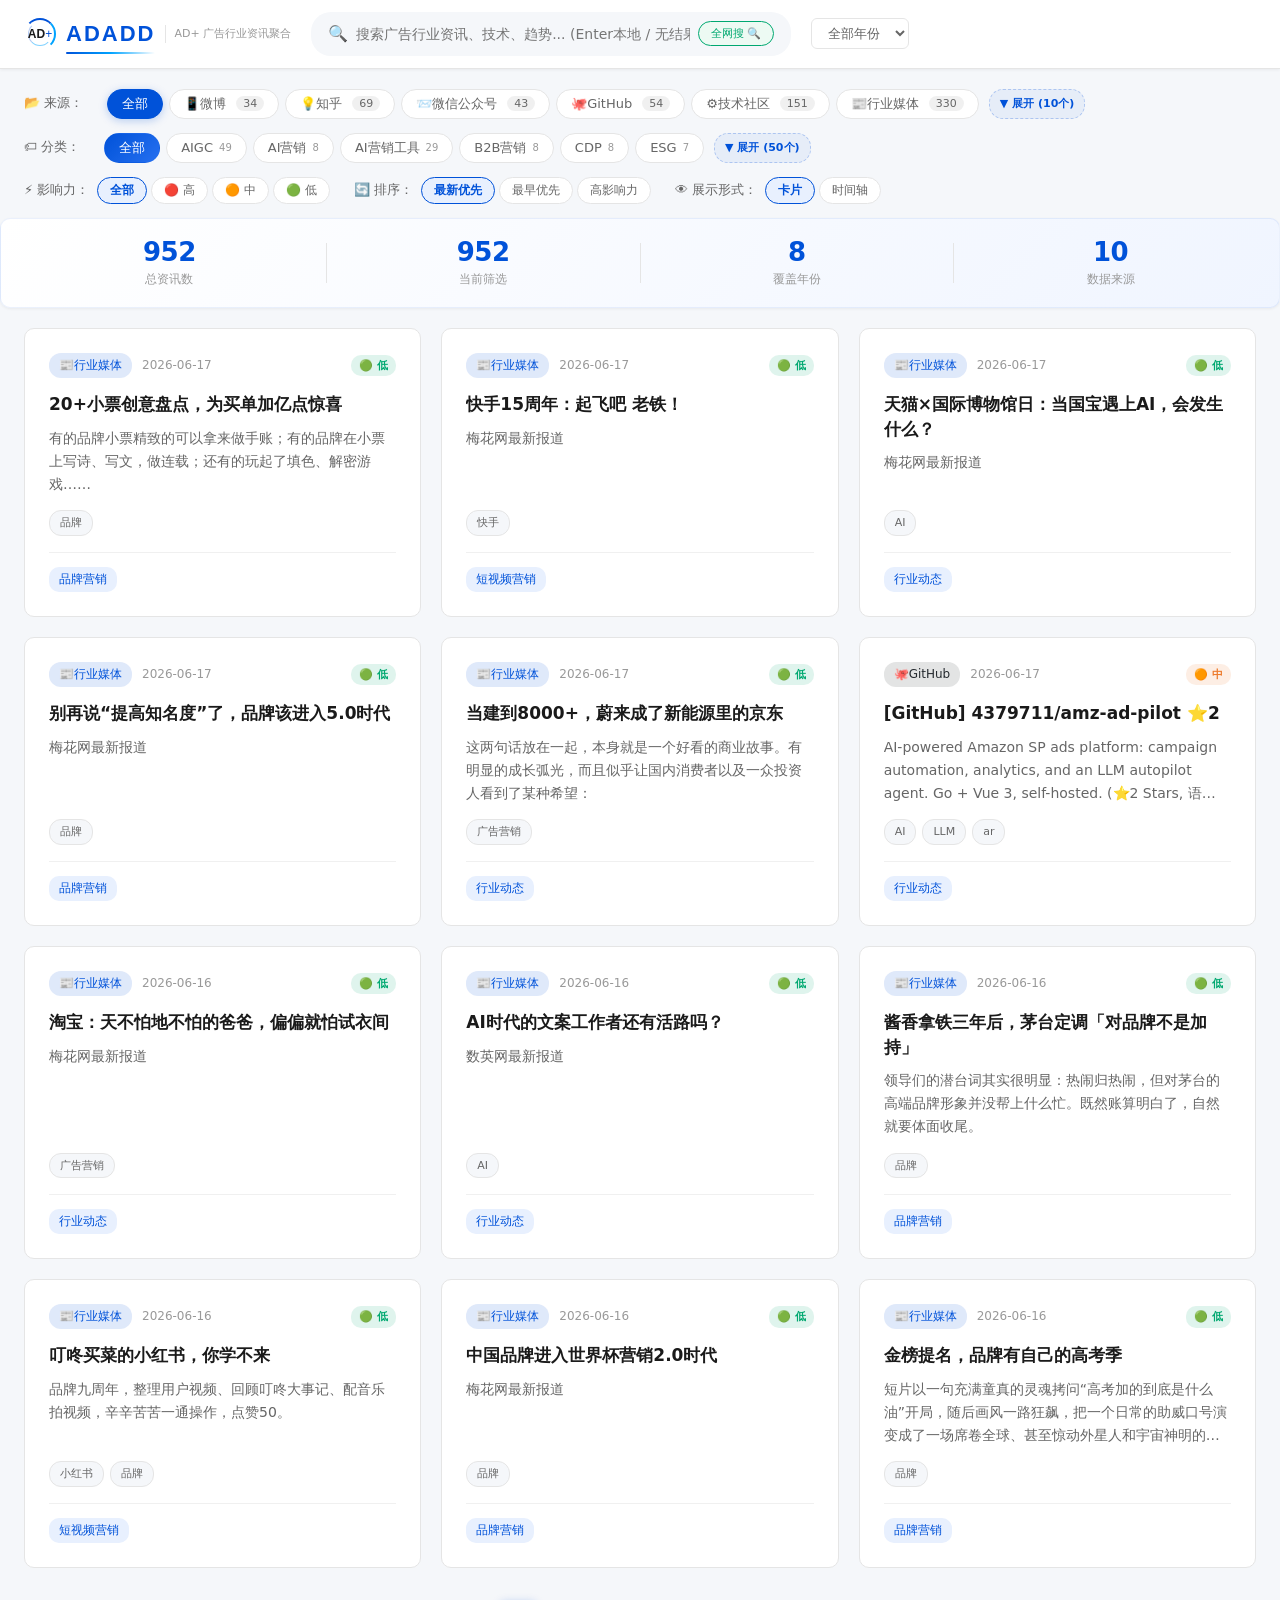
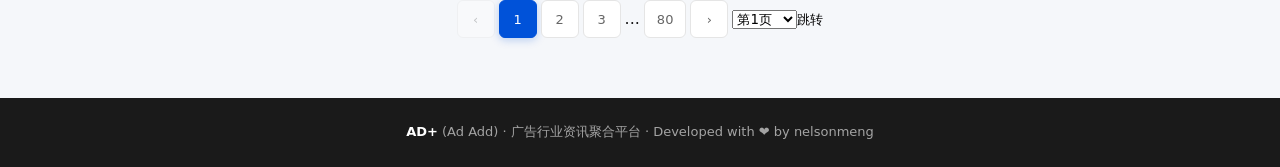
==== commit ccba7096: "auto: +1篇 (industry-media(+1)) | 2026-06-17 14:07" ====
--- a/index.html
+++ b/index.html
@@ -52,7 +52,7 @@
 <div class="stats" id="statsBar"></div>
 <section class="news-section" id="newsSection"></section>
 <footer class="footer"><strong>AD+</strong> (Ad Add) · 广告行业资讯聚合平台 · Developed with ❤️ by nelsonmeng</footer>
-<script type="application/json" id="appData">[{"id": 1440904866, "title": "快手15周年：起飞吧 老铁！", "original_title": "快手15周年：起飞吧 老铁！", "summary": "梅花网最新报道", "body": "## 快手15周年：起飞吧 老铁！\n\n\n\n---\n*来源：梅花网 · 自动抓取于 2026-06-17 12:56*", "source": "industry-media", "category": "短视频营销", "tags": ["快手"], "impact": "low", "year": "2026", "date": "2026-06-17", "url": "https://www.meihua.info/shots/6879819382309888", "readCount": 0, "shareCount": 0, "commentCount": 0, "updatedAt": "2026-06-17"}, {"id": 2937993758, "title": "天猫×国际博物馆日：当国宝遇上AI，会发生什么？", "original_title": "天猫×国际博物馆日：当国宝遇上AI，会发生什么？", "summary": "梅花网最新报道", "body": "## 天猫×国际博物馆日：当国宝遇上AI，会发生什么？\n\n\n\n---\n*来源：梅花网 · 自动抓取于 2026-06-17 12:56*", "source": "industry-media", "category": "行业动态", "tags": ["AI"], "impact": "low", "year": "2026", "date": "2026-06-17", "url": "https://www.meihua.info/shots/6872986462637056", "readCount": 0, "shareCount": 0, "commentCount": 0, "updatedAt": "2026-06-17"}, {"id": 3146014043, "title": "别再说“提高知名度”了，品牌该进入5.0时代", "original_title": "别再说“提高知名度”了，品牌该进入5.0时代", "summary": "梅花网最新报道", "body": "## 别再说“提高知名度”了，品牌该进入5.0时代\n\n\n\n---\n*来源：梅花网 · 自动抓取于 2026-06-17 11:28*", "source": "industry-media", "category": "品牌营销", "tags": ["品牌"], "impact": "low", "year": "2026", "date": "2026-06-17", "url": "https://www.meihua.info/article/6877299450708992", "readCount": 0, "shareCount": 0, "commentCount": 0, "updatedAt": "2026-06-17"}, {"id": 4167199483, "title": "当建到8000+，蔚来成了新能源里的京东", "original_title": "当建到8000+，蔚来成了新能源里的京东", "summary": "这两句话放在一起，本身就是一个好看的商业故事。有明显的成长弧光，而且似乎让国内消费者以及一众投资人看到了某种希望：", "body": "## 当建到8000+，蔚来成了新能源里的京东\n\n这两句话放在一起，本身就是一个好看的商业故事。有明显的成长弧光，而且似乎让国内消费者以及一众投资人看到了某种希望：\n\n---\n*来源：数英网 · 自动抓取于 2026-06-17 11:28*", "source": "industry-media", "category": "行业动态", "tags": ["广告营销"], "impact": "low", "year": "2026", "date": "2026-06-17", "url": "https://www.digitaling.com/articles/1522262.html", "readCount": 0, "shareCount": 0, "commentCount": 0, "updatedAt": "2026-06-17"}, {"id": 2304932602, "title": "[GitHub] 4379711/amz-ad-pilot ⭐2", "original_title": "[GitHub] 4379711/amz-ad-pilot ⭐2", "summary": "AI-powered Amazon SP ads platform: campaign automation, analytics, and an LLM autopilot agent. Go + Vue 3, self-hosted. (⭐2 Stars, 语言:Go, 最近更新:2026-06-17)", "body": "## [GitHub] 4379711/amz-ad-pilot ⭐2\n\nAI-powered Amazon SP ads platform: campaign automation, analytics, and an LLM autopilot agent. Go + Vue 3, self-hosted. (⭐2 Stars, 语言:Go, 最近更新:2026-06-17)\n\n---\n*来源：GitHub · 自动抓取于 2026-06-17 10:17*", "source": "github", "category": "行业动态", "tags": ["AI", "LLM", "ar"], "impact": "medium", "year": "2026", "date": "2026-06-17", "url": "https://github.com/4379711/amz-ad-pilot", "readCount": 0, "shareCount": 0, "commentCount": 0, "updatedAt": "2026-06-17"}, {"id": 272166351, "title": "淘宝：天不怕地不怕的爸爸，偏偏就怕试衣间", "original_title": "淘宝：天不怕地不怕的爸爸，偏偏就怕试衣间", "summary": "梅花网最新报道", "body": "## 淘宝：天不怕地不怕的爸爸，偏偏就怕试衣间\n\n\n\n---\n*来源：梅花网 · 自动抓取于 2026-06-16 18:14*", "source": "industry-media", "category": "行业动态", "tags": ["广告营销"], "impact": "low", "year": "2026", "date": "2026-06-16", "url": "https://www.meihua.info/shots/6878692922459136", "readCount": 0, "shareCount": 0, "commentCount": 0, "updatedAt": "2026-06-16"}, {"id": 1747070454, "title": "AI时代的文案工作者还有活路吗？", "original_title": "AI时代的文案工作者还有活路吗？", "summary": "数英网最新报道", "body": "## AI时代的文案工作者还有活路吗？\n\n\n\n---\n*来源：数英网 · 自动抓取于 2026-06-16 15:12*", "source": "industry-media", "category": "行业动态", "tags": ["AI"], "impact": "low", "year": "2026", "date": "2026-06-16", "url": "https://www.digitaling.com/articles/1522087.html", "readCount": 0, "shareCount": 0, "commentCount": 0, "updatedAt": "2026-06-16"}, {"id": 969098634, "title": "酱香拿铁三年后，茅台定调「对品牌不是加持」", "original_title": "酱香拿铁三年后，茅台定调「对品牌不是加持」", "summary": "领导们的潜台词其实很明显：热闹归热闹，但对茅台的高端品牌形象并没帮上什么忙。既然账算明白了，自然就要体面收尾。", "body": "## 酱香拿铁三年后，茅台定调「对品牌不是加持」\n\n领导们的潜台词其实很明显：热闹归热闹，但对茅台的高端品牌形象并没帮上什么忙。既然账算明白了，自然就要体面收尾。\n\n---\n*来源：数英网 · 自动抓取于 2026-06-16 13:58*", "source": "industry-media", "category": "品牌营销", "tags": ["品牌"], "impact": "low", "year": "2026", "date": "2026-06-16", "url": "https://www.digitaling.com/articles/1521380.html", "readCount": 0, "shareCount": 0, "commentCount": 0, "updatedAt": "2026-06-16"}, {"id": 2837018221, "title": "叮咚买菜的小红书，你学不来", "original_title": "叮咚买菜的小红书，你学不来", "summary": "品牌九周年，整理用户视频、回顾叮咚大事记、配音乐拍视频，辛辛苦苦一通操作，点赞50。", "body": "## 叮咚买菜的小红书，你学不来\n\n品牌九周年，整理用户视频、回顾叮咚大事记、配音乐拍视频，辛辛苦苦一通操作，点赞50。\n\n---\n*来源：数英网 · 自动抓取于 2026-06-16 13:58*", "source": "industry-media", "category": "短视频营销", "tags": ["小红书", "品牌"], "impact": "low", "year": "2026", "date": "2026-06-16", "url": "https://www.digitaling.com/articles/1520036.html", "readCount": 0, "shareCount": 0, "commentCount": 0, "updatedAt": "2026-06-16"}, {"id": 3704941879, "title": "中国品牌进入世界杯营销2.0时代", "original_title": "中国品牌进入世界杯营销2.0时代", "summary": "梅花网最新报道", "body": "## 中国品牌进入世界杯营销2.0时代\n\n\n\n---\n*来源：梅花网 · 自动抓取于 2026-06-16 11:34*", "source": "industry-media", "category": "品牌营销", "tags": ["品牌"], "impact": "low", "year": "2026", "date": "2026-06-16", "url": "https://www.meihua.info/article/6877292734727168", "readCount": 0, "shareCount": 0, "commentCount": 0, "updatedAt": "2026-06-16"}, {"id": 2909732462, "title": "金榜提名，品牌有自己的高考季", "original_title": "金榜提名，品牌有自己的高考季", "summary": "短片以一句充满童真的灵魂拷问“高考加的到底是什么油”开局，随后画风一路狂飙，把一个日常的助威口号演变成了一场席卷全球、甚至惊动外星人和宇宙神明的终极探索。", "body": "## 金榜提名，品牌有自己的高考季\n\n短片以一句充满童真的灵魂拷问“高考加的到底是什么油”开局，随后画风一路狂飙，把一个日常的助威口号演变成了一场席卷全球、甚至惊动外星人和宇宙神明的终极探索。\n\n---\n*来源：数英网 · 自动抓取于 2026-06-16 11:35*", "source": "industry-media", "category": "品牌营销", "tags": ["品牌"], "impact": "low", "year": "2026", "date": "2026-06-16", "url": "https://www.digitaling.com/articles/1518734.html", "readCount": 0, "shareCount": 0, "commentCount": 0, "updatedAt": "2026-06-16"}, {"id": 1232251329, "title": "30+足球金句文案：青春不过几届世界杯", "original_title": "30+足球金句文案：青春不过几届世界杯", "summary": "四年一个轮回，时光在绿茵场上刻下深深的印记。这里不仅是竞技的舞台，更是梦想绽放的殿堂。每一颗滚动的黑白精灵，都承载着无数人的期盼与汗水；每一次激烈的对抗，都诠释着人类挑战极限、超越自我的勇气。", "body": "## 30+足球金句文案：青春不过几届世界杯\n\n四年一个轮回，时光在绿茵场上刻下深深的印记。这里不仅是竞技的舞台，更是梦想绽放的殿堂。每一颗滚动的黑白精灵，都承载着无数人的期盼与汗水；每一次激烈的对抗，都诠释着人类挑战极限、超越自我的勇气。\n\n---\n*来源：数英网 · 自动抓取于 2026-06-15 14:04*", "source": "industry-media", "category": "行业动态", "tags": ["广告营销"], "impact": "low", "year": "2026", "date": "2026-06-15", "url": "https://www.digitaling.com/articles/1520309.html", "readCount": 0, "shareCount": 0, "commentCount": 0, "updatedAt": "2026-06-15"}, {"id": 3171213471, "title": "逐帧拉片，一文看懂Nike世界杯广告的超绝彩蛋", "original_title": "逐帧拉片，一文看懂Nike世界杯广告的超绝彩蛋", "summary": "概念不新，我最佩服的还是导演恐怖的调度能力，“把一支本可能被巨星塞到臃肿的片子，拍得恰到好处”，《Campaign》如是评价。", "body": "## 逐帧拉片，一文看懂Nike世界杯广告的超绝彩蛋\n\n概念不新，我最佩服的还是导演恐怖的调度能力，“把一支本可能被巨星塞到臃肿的片子，拍得恰到好处”，《Campaign》如是评价。\n\n---\n*来源：数英网 · 自动抓取于 2026-06-15 14:04*", "source": "industry-media", "category": "行业动态", "tags": ["ai"], "impact": "low", "year": "2026", "date": "2026-06-15", "url": "https://www.digitaling.com/articles/1517691.html", "readCount": 0, "shareCount": 0, "commentCount": 0, "updatedAt": "2026-06-15"}, {"id": 1399789582, "title": "“鹅腿阿姨”翻车事件：从草根温情符号到信任崩塌的公关舆情洞察", "original_title": "“鹅腿阿姨”翻车事件：从草根温情符号到信任崩塌的公关舆情洞察", "summary": "梅花网最新报道", "body": "## “鹅腿阿姨”翻车事件：从草根温情符号到信任崩塌的公关舆情洞察\n\n\n\n---\n*来源：梅花网 · 自动抓取于 2026-06-15 11:23*", "source": "industry-media", "category": "数据分析", "tags": ["广告营销"], "impact": "low", "year": "2026", "date": "2026-06-15", "url": "https://www.meihua.info/article/6876924401239040", "readCount": 0, "shareCount": 0, "commentCount": 0, "updatedAt": "2026-06-15"}, {"id": 3287151831, "title": "拿阿迪进城办事聊聊，为什么品牌要走群众路线", "original_title": "拿阿迪进城办事聊聊，为什么品牌要走群众路线", "summary": "一个走轻高端路线的国际运动品牌，文案里突然冒出这么“接地气”的一句话，这样啼笑皆非的反差一下就被眼尖的网友抓到了。", "body": "## 拿阿迪进城办事聊聊，为什么品牌要走群众路线\n\n一个走轻高端路线的国际运动品牌，文案里突然冒出这么“接地气”的一句话，这样啼笑皆非的反差一下就被眼尖的网友抓到了。\n\n---\n*来源：数英网 · 自动抓取于 2026-06-15 11:23*", "source": "industry-media", "category": "品牌营销", "tags": ["品牌"], "impact": "low", "year": "2026", "date": "2026-06-15", "url": "https://www.digitaling.com/articles/1520050.html", "readCount": 0, "shareCount": 0, "commentCount": 0, "updatedAt": "2026-06-15"}, {"id": 2551307647, "title": "鹅腿阿姨翻车：把营销研究透了，把底线忘干净了", "original_title": "鹅腿阿姨翻车：把营销研究透了，把底线忘干净了", "summary": "“其实阿姨有这个成绩眼光也是很独到的，换个科技园区社畜可没有大学生这么年轻抗毒，批量去医院事早发了”", "body": "## 鹅腿阿姨翻车：把营销研究透了，把底线忘干净了\n\n“其实阿姨有这个成绩眼光也是很独到的，换个科技园区社畜可没有大学生这么年轻抗毒，批量去医院事早发了”\n\n---\n*来源：数英网 · 自动抓取于 2026-06-15 11:23*", "source": "industry-media", "category": "行业动态", "tags": ["广告营销"], "impact": "low", "year": "2026", "date": "2026-06-15", "url": "https://www.digitaling.com/articles/1519777.html", "readCount": 0, "shareCount": 0, "commentCount": 0, "updatedAt": "2026-06-15"}, {"id": 1126483919, "title": "世界杯要来了，聊聊体育营销的老规矩和新变化｜专访", "original_title": "世界杯要来了，聊聊体育营销的老规矩和新变化｜专访", "summary": "1976年，国际足联FIFA与可口可乐签下了一笔1000万美元的赞助合约。自此，FIFA正式开启了将世界杯作为一个IP，售卖给赞助商的商业化时代；对可口可乐而言，它得到的权益则是在亚非拉等第三世界国家举办世青赛，为当地提供足球基础设施、青训和教练培训资源，这正好契合了可口可乐的全球化进程。", "body": "## 世界杯要来了，聊聊体育营销的老规矩和新变化｜专访\n\n1976年，国际足联FIFA与可口可乐签下了一笔1000万美元的赞助合约。自此，FIFA正式开启了将世界杯作为一个IP，售卖给赞助商的商业化时代；对可口可乐而言，它得到的权益则是在亚非拉等第三世界国家举办世青赛，为当地提供足球基础设施、青训和教练培训资源，这正好契合了可口可乐的全球化进程。\n\n---\n*来源：数英网 · 自动抓取于 2026-06-15 11:23*", "source": "industry-media", "category": "品牌出海", "tags": ["广告营销"], "impact": "low", "year": "2026", "date": "2026-06-15", "url": "https://www.digitaling.com/articles/1519742.html", "readCount": 0, "shareCount": 0, "commentCount": 0, "updatedAt": "2026-06-15"}, {"id": 974118507, "title": "可口可乐联名三叶草：美加墨世界杯接送，招手即停！", "original_title": "可口可乐联名三叶草：美加墨世界杯接送，招手即停！", "summary": "梅花网最新报道", "body": "## 可口可乐联名三叶草：美加墨世界杯接送，招手即停！\n\n\n\n---\n*来源：梅花网 · 自动抓取于 2026-06-12 16:53*", "source": "industry-media", "category": "行业动态", "tags": ["广告营销"], "impact": "low", "year": "2026", "date": "2026-06-12", "url": "https://www.meihua.info/shots/6873021271819264", "readCount": 0, "shareCount": 0, "commentCount": 0, "updatedAt": "2026-06-12"}, {"id": 1370849056, "title": "天猫：毕业生驾到，毕业优惠加到！", "original_title": "天猫：毕业生驾到，毕业优惠加到！", "summary": "梅花网最新报道", "body": "## 天猫：毕业生驾到，毕业优惠加到！\n\n\n\n---\n*来源：梅花网 · 自动抓取于 2026-06-12 16:53*", "source": "industry-media", "category": "行业动态", "tags": ["广告营销"], "impact": "low", "year": "2026", "date": "2026-06-12", "url": "https://www.meihua.info/shots/6872996879303680", "readCount": 0, "shareCount": 0, "commentCount": 0, "updatedAt": "2026-06-12"}, {"id": 1950921095, "title": "品牌高考季｜除了祝福「金榜题名」还能怎么玩?", "original_title": "品牌高考季｜除了祝福「金榜题名」还能怎么玩?", "summary": "梅花网最新报道", "body": "## 品牌高考季｜除了祝福「金榜题名」还能怎么玩?\n\n\n\n---\n*来源：梅花网 · 自动抓取于 2026-06-11 19:39*", "source": "industry-media", "category": "品牌营销", "tags": ["品牌"], "impact": "low", "year": "2026", "date": "2026-06-11", "url": "https://www.meihua.info/article/6869844505330688", "readCount": 0, "shareCount": 0, "commentCount": 0, "updatedAt": "2026-06-11"}, {"id": 3495757316, "title": "套路失灵，品牌下一步要以“真”感人", "original_title": "套路失灵，品牌下一步要以“真”感人", "summary": "梅花网最新报道", "body": "## 套路失灵，品牌下一步要以“真”感人\n\n\n\n---\n*来源：梅花网 · 自动抓取于 2026-06-11 19:39*", "source": "industry-media", "category": "品牌营销", "tags": ["品牌"], "impact": "low", "year": "2026", "date": "2026-06-11", "url": "https://www.meihua.info/article/6861919800787968", "readCount": 0, "shareCount": 0, "commentCount": 0, "updatedAt": "2026-06-11"}, {"id": 2427737033, "title": "2026年LOGO设计趋势报告发布", "original_title": "2026年LOGO设计趋势报告发布", "summary": "今年的这份报告有些特别，因为它与我的新书《LogoLounge 标志性品牌指南》同时发布。", "body": "## 2026年LOGO设计趋势报告发布\n\n今年的这份报告有些特别，因为它与我的新书《LogoLounge 标志性品牌指南》同时发布。\n\n---\n*来源：数英网 · 自动抓取于 2026-06-11 15:25*", "source": "industry-media", "category": "品牌营销", "tags": ["品牌"], "impact": "low", "year": "2026", "date": "2026-06-11", "url": "https://www.digitaling.com/articles/1518832.html", "readCount": 0, "shareCount": 0, "commentCount": 0, "updatedAt": "2026-06-11"}, {"id": 1440499345, "title": "套路失灵，品牌下一步要以“真”感人", "original_title": "套路失灵，品牌下一步要以“真”感人", "summary": "比如，前阵子在互联网上风很大的“家庭不锈钢检测”实验。有博主用检测仪或者神秘药水，对不锈钢制品进行测试，发现哪怕是标着“304”的不锈钢也有可能是假的、不合格的。结论一出，网友哗然，并纷纷下单不锈钢检测液，对着自家的锅碗瓢盆一阵猛滴。", "body": "## 套路失灵，品牌下一步要以“真”感人\n\n比如，前阵子在互联网上风很大的“家庭不锈钢检测”实验。有博主用检测仪或者神秘药水，对不锈钢制品进行测试，发现哪怕是标着“304”的不锈钢也有可能是假的、不合格的。结论一出，网友哗然，并纷纷下单不锈钢检测液，对着自家的锅碗瓢盆一阵猛滴。\n\n---\n*来源：数英网 · 自动抓取于 2026-06-11 11:18*", "source": "industry-media", "category": "品牌营销", "tags": ["品牌"], "impact": "low", "year": "2026", "date": "2026-06-11", "url": "https://www.digitaling.com/articles/1516382.html", "readCount": 0, "shareCount": 0, "commentCount": 0, "updatedAt": "2026-06-11"}, {"id": 3347990848, "title": "999感冒灵：故意挂反广告牌，只为祝你考试666", "original_title": "999感冒灵：故意挂反广告牌，只为祝你考试666", "summary": "梅花网最新报道", "body": "## 999感冒灵：故意挂反广告牌，只为祝你考试666\n\n\n\n---\n*来源：梅花网 · 自动抓取于 2026-06-10 19:30*", "source": "industry-media", "category": "行业动态", "tags": ["广告营销"], "impact": "low", "year": "2026", "date": "2026-06-10", "url": "https://www.meihua.info/shots/6870162476059648", "readCount": 0, "shareCount": 0, "commentCount": 0, "updatedAt": "2026-06-10"}, {"id": 462731434, "title": "海尔世界杯脑洞广告：全世界的期待，Haier  We Go！", "original_title": "海尔世界杯脑洞广告：全世界的期待，Haier  We Go！", "summary": "梅花网最新报道", "body": "## 海尔世界杯脑洞广告：全世界的期待，Haier  We Go！\n\n\n\n---\n*来源：梅花网 · 自动抓取于 2026-06-10 19:30*", "source": "industry-media", "category": "行业动态", "tags": ["ai"], "impact": "low", "year": "2026", "date": "2026-06-10", "url": "https://www.meihua.info/shots/6862114148779008", "readCount": 0, "shareCount": 0, "commentCount": 0, "updatedAt": "2026-06-10"}, {"id": 4025502508, "title": "黄仁勋是如何做营销的？", "original_title": "黄仁勋是如何做营销的？", "summary": "梅花网最新报道", "body": "## 黄仁勋是如何做营销的？\n\n\n\n---\n*来源：梅花网 · 自动抓取于 2026-06-10 17:44*", "source": "industry-media", "category": "行业动态", "tags": ["广告营销"], "impact": "low", "year": "2026", "date": "2026-06-10", "url": "https://www.meihua.info/article/6869835568366592", "readCount": 0, "shareCount": 0, "commentCount": 0, "updatedAt": "2026-06-10"}, {"id": 2393024816, "title": "看完这个广告，满脑子都是哈兰德哈哈哈哈王老吉", "original_title": "看完这个广告，满脑子都是哈兰德哈哈哈哈王老吉", "summary": "梅花网最新报道", "body": "## 看完这个广告，满脑子都是哈兰德哈哈哈哈王老吉\n\n\n\n---\n*来源：梅花网 · 自动抓取于 2026-06-10 16:32*", "source": "industry-media", "category": "行业动态", "tags": ["广告营销"], "impact": "low", "year": "2026", "date": "2026-06-10", "url": "https://www.meihua.info/shots/6870106589955072", "readCount": 0, "shareCount": 0, "commentCount": 0, "updatedAt": "2026-06-10"}, {"id": 181116238, "title": "「营销看点」5月精彩案例复盘，给你好看！", "original_title": "「营销看点」5月精彩案例复盘，给你好看！", "summary": "广告行业每天都会涌现各种各样的案例，数量众多并且都有自己的独特之处。但即使是关注度颇高的从业者，也没有精力浏览完所有的案例。「营销看点」精心为你挑选出那些值得一看的项目，并附上几句点评，力求给你带来新的启发与感悟。", "body": "## 「营销看点」5月精彩案例复盘，给你好看！\n\n广告行业每天都会涌现各种各样的案例，数量众多并且都有自己的独特之处。但即使是关注度颇高的从业者，也没有精力浏览完所有的案例。「营销看点」精心为你挑选出那些值得一看的项目，并附上几句点评，力求给你带来新的启发与感悟。\n\n---\n*来源：数英网 · 自动抓取于 2026-06-10 11:21*", "source": "industry-media", "category": "行业动态", "tags": ["广告营销"], "impact": "low", "year": "2026", "date": "2026-06-10", "url": "https://www.digitaling.com/articles/1517768.html", "readCount": 0, "shareCount": 0, "commentCount": 0, "updatedAt": "2026-06-10"}, {"id": 2090810996, "title": "真正的好创意，没有reference感", "original_title": "真正的好创意，没有reference感", "summary": "无论是文案还是视觉表达，蕉内一向是有点抽象感在的。欣赏者赞其个性、不流俗，不解的人常觉有门槛。", "body": "## 真正的好创意，没有reference感\n\n无论是文案还是视觉表达，蕉内一向是有点抽象感在的。欣赏者赞其个性、不流俗，不解的人常觉有门槛。\n\n---\n*来源：数英网 · 自动抓取于 2026-06-09 15:23*", "source": "industry-media", "category": "行业动态", "tags": ["广告营销"], "impact": "low", "year": "2026", "date": "2026-06-09", "url": "https://www.digitaling.com/articles/1518188.html", "readCount": 0, "shareCount": 0, "commentCount": 0, "updatedAt": "2026-06-09"}, {"id": 235767392, "title": "“商标”舆情，到底该怎么破？", "original_title": "“商标”舆情，到底该怎么破？", "summary": "梅花网最新报道", "body": "## “商标”舆情，到底该怎么破？\n\n\n\n---\n*来源：梅花网 · 自动抓取于 2026-06-09 14:15*", "source": "industry-media", "category": "公关危机", "tags": ["广告营销"], "impact": "low", "year": "2026", "date": "2026-06-09", "url": "https://www.meihua.info/article/6863422489101312", "readCount": 0, "shareCount": 0, "commentCount": 0, "updatedAt": "2026-06-09"}, {"id": 3316634122, "title": "一个广告人的自我审判", "original_title": "一个广告人的自我审判", "summary": "幸福在于，当你弯下腰、双手抵住那块石头的时候，你知道自己为什么还要用力。", "body": "## 一个广告人的自我审判\n\n幸福在于，当你弯下腰、双手抵住那块石头的时候，你知道自己为什么还要用力。\n\n---\n*来源：数英网 · 自动抓取于 2026-06-09 14:15*", "source": "industry-media", "category": "行业动态", "tags": ["广告营销"], "impact": "low", "year": "2026", "date": "2026-06-09", "url": "https://www.digitaling.com/articles/1517600.html", "readCount": 0, "shareCount": 0, "commentCount": 0, "updatedAt": "2026-06-09"}, {"id": 350623256, "title": "世界杯广告 2.0 | 谁才是最懂球迷的「看球搭子」？", "original_title": "世界杯广告 2.0 | 谁才是最懂球迷的「看球搭子」？", "summary": "梅花网最新报道", "body": "## 世界杯广告 2.0 | 谁才是最懂球迷的「看球搭子」？\n\n\n\n---\n*来源：梅花网 · 自动抓取于 2026-06-09 11:09*", "source": "industry-media", "category": "行业动态", "tags": ["广告营销"], "impact": "low", "year": "2026", "date": "2026-06-09", "url": "https://www.meihua.info/article/6867349675344896", "readCount": 0, "shareCount": 0, "commentCount": 0, "updatedAt": "2026-06-09"}, {"id": 2485266060, "title": "一次AI翻车，如何被阿迪达斯玩成了教科书级营销？", "original_title": "一次AI翻车，如何被阿迪达斯玩成了教科书级营销？", "summary": "梅花网最新报道", "body": "## 一次AI翻车，如何被阿迪达斯玩成了教科书级营销？\n\n\n\n---\n*来源：梅花网 · 自动抓取于 2026-06-08 12:40*", "source": "industry-media", "category": "行业动态", "tags": ["AI"], "impact": "low", "year": "2026", "date": "2026-06-08", "url": "https://www.meihua.info/article/6867096658134016", "readCount": 0, "shareCount": 0, "commentCount": 0, "updatedAt": "2026-06-08"}, {"id": 3687825375, "title": "一次AI翻车，如何被阿迪达斯玩成了教科书级营销？", "original_title": "一次AI翻车，如何被阿迪达斯玩成了教科书级营销？", "summary": "梅花网最新报道", "body": "## 一次AI翻车，如何被阿迪达斯玩成了教科书级营销？\n\n\n\n---\n*来源：梅花网 · 自动抓取于 2026-06-08 12:40*", "source": "industry-media", "category": "行业动态", "tags": ["AI"], "impact": "low", "year": "2026", "date": "2026-06-08", "url": "https://www.meihua.info/article/6867082488497152", "readCount": 0, "shareCount": 0, "commentCount": 0, "updatedAt": "2026-06-08"}, {"id": 2916840674, "title": "体育营销做得好，撒钱就行吗", "original_title": "体育营销做得好，撒钱就行吗", "summary": "单纯“买曝光”的体育营销模式，正在迎来自己的边际效益拐点。2026年的世界杯不仅是球员的赛场，更是品牌营销逻辑的终极考场。", "body": "## 体育营销做得好，撒钱就行吗\n\n单纯“买曝光”的体育营销模式，正在迎来自己的边际效益拐点。2026年的世界杯不仅是球员的赛场，更是品牌营销逻辑的终极考场。\n\n---\n*来源：数英网 · 自动抓取于 2026-06-08 11:20*", "source": "industry-media", "category": "品牌营销", "tags": ["品牌"], "impact": "low", "year": "2026", "date": "2026-06-08", "url": "https://www.digitaling.com/articles/1512875.html", "readCount": 0, "shareCount": 0, "commentCount": 0, "updatedAt": "2026-06-08"}, {"id": 3290490391, "title": "阿迪达斯进城办事，根本不算危转机的公关案例", "original_title": "阿迪达斯进城办事，根本不算危转机的公关案例", "summary": "有网友在阿迪达斯官方旗舰店发现，一款夹克的商品详情里写着&quot;穿上这款夹克外套，搭配T恤去健身房，或者搭配牛仔裤，在城里办事&quot;。", "body": "## 阿迪达斯进城办事，根本不算危转机的公关案例\n\n有网友在阿迪达斯官方旗舰店发现，一款夹克的商品详情里写着&quot;穿上这款夹克外套，搭配T恤去健身房，或者搭配牛仔裤，在城里办事&quot;。\n\n---\n*来源：数英网 · 自动抓取于 2026-06-08 11:20*", "source": "industry-media", "category": "公关危机", "tags": ["广告营销"], "impact": "low", "year": "2026", "date": "2026-06-08", "url": "https://www.digitaling.com/articles/1515570.html", "readCount": 0, "shareCount": 0, "commentCount": 0, "updatedAt": "2026-06-08"}, {"id": 520825987, "title": "好品牌，开始竞争互动率", "original_title": "好品牌，开始竞争互动率", "summary": "举个例子，就说MICHAEL KORS 吧！以前，这个轻奢品牌总在各种媒介打造精致的 Jet Set 感觉（一种随时坐飞机满世界旅行的生活方式），一直和大众保持着莫名其妙的距离感。今年，干了这么几个事儿。", "body": "## 好品牌，开始竞争互动率\n\n举个例子，就说MICHAEL KORS 吧！以前，这个轻奢品牌总在各种媒介打造精致的 Jet Set 感觉（一种随时坐飞机满世界旅行的生活方式），一直和大众保持着莫名其妙的距离感。今年，干了这么几个事儿。\n\n---\n*来源：数英网 · 自动抓取于 2026-06-08 11:20*", "source": "industry-media", "category": "品牌营销", "tags": ["品牌"], "impact": "low", "year": "2026", "date": "2026-06-08", "url": "https://www.digitaling.com/articles/1512588.html", "readCount": 0, "shareCount": 0, "commentCount": 0, "updatedAt": "2026-06-08"}, {"id": 3435513102, "title": "原来这么多品牌的slogan都在“认真办事”诶", "original_title": "原来这么多品牌的slogan都在“认真办事”诶", "summary": "数英网最新报道", "body": "## 原来这么多品牌的slogan都在“认真办事”诶\n\n\n\n---\n*来源：数英网 · 自动抓取于 2026-06-08 11:20*", "source": "industry-media", "category": "品牌营销", "tags": ["品牌"], "impact": "low", "year": "2026", "date": "2026-06-08", "url": "https://www.digitaling.com/articles/1514765.html", "readCount": 0, "shareCount": 0, "commentCount": 0, "updatedAt": "2026-06-08"}, {"id": 1465880512, "title": "2026天猫618第一波品牌成交排行榜出炉！", "original_title": "2026天猫618第一波品牌成交排行榜出炉！", "summary": "6月1日，2026天猫618第一阶段（5月21日-5月30日）品牌成交排行榜发布，快消、服饰、运动户外、家享生活、3C数码、玩具潮玩、健康、宠物文教、黄金饰品、珠宝文玩、食品生鲜、天猫国际等行业的领跑品牌及商家出炉。", "body": "## 2026天猫618第一波品牌成交排行榜出炉！\n\n6月1日，2026天猫618第一阶段（5月21日-5月30日）品牌成交排行榜发布，快消、服饰、运动户外、家享生活、3C数码、玩具潮玩、健康、宠物文教、黄金饰品、珠宝文玩、食品生鲜、天猫国际等行业的领跑品牌及商家出炉。\n\n---\n*来源：数英网 · 自动抓取于 2026-06-08 11:20*", "source": "industry-media", "category": "品牌营销", "tags": ["品牌"], "impact": "low", "year": "2026", "date": "2026-06-08", "url": "https://www.digitaling.com/articles/1513582.html", "readCount": 0, "shareCount": 0, "commentCount": 0, "updatedAt": "2026-06-08"}, {"id": 1719002196, "title": "附白皮书｜一人公司，靠谱吗？", "original_title": "附白皮书｜一人公司，靠谱吗？", "summary": "官媒报道中，爆款作品和实际现状先后被陈述。读者的热情先是被点燃，后又被“超过50%的一人公司月收入不足7000元”瞬间浇灭。&nbsp;", "body": "## 附白皮书｜一人公司，靠谱吗？\n\n官媒报道中，爆款作品和实际现状先后被陈述。读者的热情先是被点燃，后又被“超过50%的一人公司月收入不足7000元”瞬间浇灭。&nbsp;\n\n---\n*来源：数英网 · 自动抓取于 2026-06-08 11:20*", "source": "industry-media", "category": "行业报告", "tags": ["广告营销"], "impact": "low", "year": "2026", "date": "2026-06-08", "url": "https://www.digitaling.com/articles/1514667.html", "readCount": 0, "shareCount": 0, "commentCount": 0, "updatedAt": "2026-06-08"}, {"id": 29062077, "title": "文案翻车没事，adidas接梗能力max！", "original_title": "文案翻车没事，adidas接梗能力max！", "summary": "“当你在村里诋毁我的时候，我已经穿着阿迪去城里办事了。”CHENGLI 我在城里很想你 #沉淀 #逆袭 #蜕变 #downtown #所有人都不看好你偏偏你最争气", "body": "## 文案翻车没事，adidas接梗能力max！\n\n“当你在村里诋毁我的时候，我已经穿着阿迪去城里办事了。”CHENGLI 我在城里很想你 #沉淀 #逆袭 #蜕变 #downtown #所有人都不看好你偏偏你最争气\n\n---\n*来源：数英网 · 自动抓取于 2026-06-08 11:20*", "source": "industry-media", "category": "行业动态", "tags": ["广告营销"], "impact": "low", "year": "2026", "date": "2026-06-08", "url": "https://www.digitaling.com/articles/1513463.html", "readCount": 0, "shareCount": 0, "commentCount": 0, "updatedAt": "2026-06-08"}, {"id": 645810957, "title": "7月营销热点日历丨建党节、小暑、大暑、夏日营销", "original_title": "7月营销热点日历丨建党节、小暑、大暑、夏日营销", "summary": "文章精选优质海报和案例，并附上营销关键词与角度，力求为大家提供一些营销思路，一起来看看~", "body": "## 7月营销热点日历丨建党节、小暑、大暑、夏日营销\n\n文章精选优质海报和案例，并附上营销关键词与角度，力求为大家提供一些营销思路，一起来看看~\n\n---\n*来源：数英网 · 自动抓取于 2026-06-08 11:20*", "source": "industry-media", "category": "行业动态", "tags": ["广告营销"], "impact": "low", "year": "2026", "date": "2026-06-08", "url": "https://www.digitaling.com/articles/1512665.html", "readCount": 0, "shareCount": 0, "commentCount": 0, "updatedAt": "2026-06-08"}, {"id": 2811178869, "title": "618还在，但品牌不想只给平台打工了", "original_title": "618还在，但品牌不想只给平台打工了", "summary": "流量红利见顶、消费趋于理性，从品牌到消费者都在对大促“祛魅”。早从 2021 年起，淘天就不再对外公布 618 的销售数据，其他平台亦然。", "body": "## 618还在，但品牌不想只给平台打工了\n\n流量红利见顶、消费趋于理性，从品牌到消费者都在对大促“祛魅”。早从 2021 年起，淘天就不再对外公布 618 的销售数据，其他平台亦然。\n\n---\n*来源：数英网 · 自动抓取于 2026-06-08 11:20*", "source": "industry-media", "category": "品牌营销", "tags": ["品牌"], "impact": "low", "year": "2026", "date": "2026-06-08", "url": "https://www.digitaling.com/articles/1510789.html", "readCount": 0, "shareCount": 0, "commentCount": 0, "updatedAt": "2026-06-08"}, {"id": 2154939295, "title": "比亚迪赢麻了！王力宏演唱会公关太聪明", "original_title": "比亚迪赢麻了！王力宏演唱会公关太聪明", "summary": "全场轰一下就嗨了，谁都知道这是在夸他，夸他几十年如一日的质感、速度感、那种精密运转又闪闪发光的巨星气场。", "body": "## 比亚迪赢麻了！王力宏演唱会公关太聪明\n\n全场轰一下就嗨了，谁都知道这是在夸他，夸他几十年如一日的质感、速度感、那种精密运转又闪闪发光的巨星气场。\n\n---\n*来源：数英网 · 自动抓取于 2026-06-08 11:20*", "source": "industry-media", "category": "公关危机", "tags": ["广告营销"], "impact": "low", "year": "2026", "date": "2026-06-08", "url": "https://www.digitaling.com/articles/1512777.html", "readCount": 0, "shareCount": 0, "commentCount": 0, "updatedAt": "2026-06-08"}, {"id": 168431272, "title": "[GitHub] api-evangelist/didomi ⭐1", "original_title": "[GitHub] api-evangelist/didomi ⭐1", "summary": "API Evangelist profile of Didomi — Paris-based consent management platform (CMP/PMP) covering GDPR, CCPA, IAB TCF, GPP, GPC, and 80+ Platform API operations across web, mobile, CTV, and AMP. (⭐1 Stars, 语言:None, 最近更新:2026-06-05)", "body": "## [GitHub] api-evangelist/didomi ⭐1\n\nAPI Evangelist profile of Didomi — Paris-based consent management platform (CMP/PMP) covering GDPR, CCPA, IAB TCF, GPP, GPC, and 80+ Platform API operations across web, mobile, CTV, and AMP. (⭐1 Stars, 语言:None, 最近更新:2026-06-05)\n\n---\n*来源：GitHub · 自动抓取于 2026-06-08 11:20*", "source": "github", "category": "行业动态", "tags": ["ar"], "impact": "medium", "year": "2026", "date": "2026-06-05", "url": "https://github.com/api-evangelist/didomi", "readCount": 0, "shareCount": 0, "commentCount": 0, "updatedAt": "2026-06-08"}, {"id": 3189022675, "title": "百事可乐联合王嘉尔&amp;五月天带来全新品牌单曲", "original_title": "百事可乐联合王嘉尔&amp;五月天带来全新品牌单曲", "summary": "梅花网最新报道", "body": "## 百事可乐联合王嘉尔&amp;五月天带来全新品牌单曲\n\n\n\n---\n*来源：梅花网 · 自动抓取于 2026-05-29 17:45*", "source": "industry-media", "category": "品牌营销", "tags": ["品牌"], "impact": "low", "year": "2026", "date": "2026-05-29", "url": "https://www.meihua.info/shots/6853182960550912", "readCount": 0, "shareCount": 0, "commentCount": 0, "updatedAt": "2026-05-29"}, {"id": 2171748284, "title": "天猫 x 乌兰图雅 x 唐艺昕：一个“省”奇的MV诞生了！", "original_title": "天猫 x 乌兰图雅 x 唐艺昕：一个“省”奇的MV诞生了！", "summary": "梅花网最新报道", "body": "## 天猫 x 乌兰图雅 x 唐艺昕：一个“省”奇的MV诞生了！\n\n\n\n---\n*来源：梅花网 · 自动抓取于 2026-05-29 16:14*", "source": "industry-media", "category": "行业动态", "tags": ["广告营销"], "impact": "low", "year": "2026", "date": "2026-05-29", "url": "https://www.meihua.info/shots/6853142688957440", "readCount": 0, "shareCount": 0, "commentCount": 0, "updatedAt": "2026-05-29"}, {"id": 882163631, "title": "小红书买下世界杯版权，目标可能根本不是球迷？", "original_title": "小红书买下世界杯版权，目标可能根本不是球迷？", "summary": "梅花网最新报道", "body": "## 小红书买下世界杯版权，目标可能根本不是球迷？\n\n\n\n---\n*来源：梅花网 · 自动抓取于 2026-05-29 13:58*", "source": "industry-media", "category": "短视频营销", "tags": ["小红书"], "impact": "low", "year": "2026", "date": "2026-05-29", "url": "https://www.meihua.info/article/6852895883019264", "readCount": 0, "shareCount": 0, "commentCount": 0, "updatedAt": "2026-05-29"}, {"id": 2607267069, "title": "雷鸟携手蒋奇明：两个“笨人”，拍出了今年最聪明的营销", "original_title": "雷鸟携手蒋奇明：两个“笨人”，拍出了今年最聪明的营销", "summary": "快速起号、快速出圈、快速变现。品牌挑选代言人，要有话题度，要自带热搜体质，最好还能拥有一群随时冲锋买单的粉丝。", "body": "## 雷鸟携手蒋奇明：两个“笨人”，拍出了今年最聪明的营销\n\n快速起号、快速出圈、快速变现。品牌挑选代言人，要有话题度，要自带热搜体质，最好还能拥有一群随时冲锋买单的粉丝。\n\n---\n*来源：数英网 · 自动抓取于 2026-05-29 10:15*", "source": "industry-media", "category": "品牌营销", "tags": ["品牌"], "impact": "low", "year": "2026", "date": "2026-05-29", "url": "https://www.digitaling.com/articles/1511181.html", "readCount": 0, "shareCount": 0, "commentCount": 0, "updatedAt": "2026-05-29"}, {"id": 1483373163, "title": "[GitHub] Adgentek/adsmcp ⭐2", "original_title": "[GitHub] Adgentek/adsmcp ⭐2", "summary": "Remote MCP server for AI app monetization. Serve contextual ads inside LLMs, chatbots, and AI agents with a single tool call. Built by Adgentek.ai (⭐2 Stars, 语言:None, 最近更新:2026-05-28)", "body": "## [GitHub] Adgentek/adsmcp ⭐2\n\nRemote MCP server for AI app monetization. Serve contextual ads inside LLMs, chatbots, and AI agents with a single tool call. Built by Adgentek.ai (⭐2 Stars, 语言:None, 最近更新:2026-05-28)\n\n---\n*来源：GitHub · 自动抓取于 2026-05-28 14:25*", "source": "github", "category": "行业动态", "tags": ["AI", "LLM", "ar"], "impact": "medium", "year": "2026", "date": "2026-05-28", "url": "https://github.com/Adgentek/adsmcp", "readCount": 0, "shareCount": 0, "commentCount": 0, "updatedAt": "2026-05-28"}, {"id": 1862845626, "title": "天猫家装魔性短片：拆送装一体，超丝滑~", "original_title": "天猫家装魔性短片：拆送装一体，超丝滑~", "summary": "梅花网最新报道", "body": "## 天猫家装魔性短片：拆送装一体，超丝滑~\n\n\n\n---\n*来源：梅花网 · 自动抓取于 2026-05-27 11:11*", "source": "industry-media", "category": "行业动态", "tags": ["广告营销"], "impact": "low", "year": "2026", "date": "2026-05-27", "url": "https://www.meihua.info/shots/6849051796505600", "readCount": 0, "shareCount": 0, "commentCount": 0, "updatedAt": "2026-05-27"}, {"id": 2467803234, "title": "抖音商城618：低点，还能更低点", "original_title": "抖音商城618：低点，还能更低点", "summary": "梅花网最新报道", "body": "## 抖音商城618：低点，还能更低点\n\n\n\n---\n*来源：梅花网 · 自动抓取于 2026-05-27 11:11*", "source": "industry-media", "category": "短视频营销", "tags": ["抖音"], "impact": "low", "year": "2026", "date": "2026-05-27", "url": "https://www.meihua.info/shots/6849043010880512", "readCount": 0, "shareCount": 0, "commentCount": 0, "updatedAt": "2026-05-27"}, {"id": 2168662188, "title": "《2026 AI重构下的社交媒体营销趋势报告》五大趋势，你读懂了吗？", "original_title": "《2026 AI重构下的社交媒体营销趋势报告》五大趋势，你读懂了吗？", "summary": "梅花网最新报道", "body": "## 《2026 AI重构下的社交媒体营销趋势报告》五大趋势，你读懂了吗？\n\n\n\n---\n*来源：梅花网 · 自动抓取于 2026-05-26 18:31*", "source": "industry-media", "category": "行业报告", "tags": ["AI"], "impact": "low", "year": "2026", "date": "2026-05-26", "url": "https://www.meihua.info/article/6848937077588992", "readCount": 0, "shareCount": 0, "commentCount": 0, "updatedAt": "2026-05-26"}, {"id": 401261413, "title": "华颂广告 x 彭楚粤 x 冠珠520爱家日美乐童行", "original_title": "华颂广告 x 彭楚粤 x 冠珠520爱家日美乐童行", "summary": "梅花网最新报道", "body": "## 华颂广告 x 彭楚粤 x 冠珠520爱家日美乐童行\n\n\n\n---\n*来源：梅花网 · 自动抓取于 2026-05-26 16:17*", "source": "industry-media", "category": "行业动态", "tags": ["广告营销"], "impact": "low", "year": "2026", "date": "2026-05-26", "url": "https://www.meihua.info/shots/6848666162529280", "readCount": 0, "shareCount": 0, "commentCount": 0, "updatedAt": "2026-05-26"}, {"id": 114098533, "title": "华颂广告  | 冠珠瓷砖对话《以爱为脉》香港著名词曲作家林健华", "original_title": "华颂广告  | 冠珠瓷砖对话《以爱为脉》香港著名词曲作家林健华", "summary": "梅花网最新报道", "body": "## 华颂广告  | 冠珠瓷砖对话《以爱为脉》香港著名词曲作家林健华\n\n\n\n---\n*来源：梅花网 · 自动抓取于 2026-05-26 16:17*", "source": "industry-media", "category": "行业动态", "tags": ["广告营销"], "impact": "low", "year": "2026", "date": "2026-05-26", "url": "https://www.meihua.info/shots/6848639691490304", "readCount": 0, "shareCount": 0, "commentCount": 0, "updatedAt": "2026-05-26"}, {"id": 3395766899, "title": "小红书 x 余华：草台就是最好的班子", "original_title": "小红书 x 余华：草台就是最好的班子", "summary": "梅花网最新报道", "body": "## 小红书 x 余华：草台就是最好的班子\n\n\n\n---\n*来源：梅花网 · 自动抓取于 2026-05-26 15:04*", "source": "industry-media", "category": "短视频营销", "tags": ["小红书"], "impact": "low", "year": "2026", "date": "2026-05-26", "url": "https://www.meihua.info/shots/6848841944040448", "readCount": 0, "shareCount": 0, "commentCount": 0, "updatedAt": "2026-05-26"}, {"id": 146484543, "title": "天猫618：你可曾在直播间救过一个红包？", "original_title": "天猫618：你可曾在直播间救过一个红包？", "summary": "梅花网最新报道", "body": "## 天猫618：你可曾在直播间救过一个红包？\n\n\n\n---\n*来源：梅花网 · 自动抓取于 2026-05-26 15:04*", "source": "industry-media", "category": "直播电商", "tags": ["直播"], "impact": "low", "year": "2026", "date": "2026-05-26", "url": "https://www.meihua.info/shots/6848692841825280", "readCount": 0, "shareCount": 0, "commentCount": 0, "updatedAt": "2026-05-26"}, {"id": 2691706259, "title": "天猫 x 谭松韵：618BTI购松弛人格图鉴", "original_title": "天猫 x 谭松韵：618BTI购松弛人格图鉴", "summary": "梅花网最新报道", "body": "## 天猫 x 谭松韵：618BTI购松弛人格图鉴\n\n\n\n---\n*来源：梅花网 · 自动抓取于 2026-05-26 12:26*", "source": "industry-media", "category": "行业动态", "tags": ["广告营销"], "impact": "low", "year": "2026", "date": "2026-05-26", "url": "https://www.meihua.info/shots/6848671670813696", "readCount": 0, "shareCount": 0, "commentCount": 0, "updatedAt": "2026-05-26"}, {"id": 2678463284, "title": "AI搜索正在改写品牌竞争：比起抢流量，品牌更该先练好“被理解”的能力", "original_title": "AI搜索正在改写品牌竞争：比起抢流量，品牌更该先练好“被理解”的能力", "summary": "梅花网最新报道", "body": "## AI搜索正在改写品牌竞争：比起抢流量，品牌更该先练好“被理解”的能力\n\n\n\n---\n*来源：梅花网 · 自动抓取于 2026-05-26 12:26*", "source": "industry-media", "category": "品牌营销", "tags": ["AI", "品牌", "搜索"], "impact": "low", "year": "2026", "date": "2026-05-26", "url": "https://www.meihua.info/article/6847683255600128", "readCount": 0, "shareCount": 0, "commentCount": 0, "updatedAt": "2026-05-26"}, {"id": 1238295883, "title": "世界杯要来了，品牌们更难了", "original_title": "世界杯要来了，品牌们更难了", "summary": "梅花网最新报道", "body": "## 世界杯要来了，品牌们更难了\n\n\n\n---\n*来源：梅花网 · 自动抓取于 2026-05-26 11:18*", "source": "industry-media", "category": "品牌营销", "tags": ["品牌"], "impact": "low", "year": "2026", "date": "2026-05-26", "url": "https://www.meihua.info/article/6847487199659008", "readCount": 0, "shareCount": 0, "commentCount": 0, "updatedAt": "2026-05-26"}, {"id": 3004407948, "title": "一周舆情监测：洁丽雅回应“豪门内斗”风波", "original_title": "一周舆情监测：洁丽雅回应“豪门内斗”风波", "summary": "梅花网最新报道", "body": "## 一周舆情监测：洁丽雅回应“豪门内斗”风波\n\n\n\n---\n*来源：梅花网 · 自动抓取于 2026-05-25 18:50*", "source": "industry-media", "category": "数据分析", "tags": ["广告营销"], "impact": "low", "year": "2026", "date": "2026-05-25", "url": "https://www.meihua.info/article/6847637506032640", "readCount": 0, "shareCount": 0, "commentCount": 0, "updatedAt": "2026-05-25"}, {"id": 2984869463, "title": "一周舆情监测：洁丽雅回应“豪门内斗”风波", "original_title": "一周舆情监测：洁丽雅回应“豪门内斗”风波", "summary": "梅花网最新报道", "body": "## 一周舆情监测：洁丽雅回应“豪门内斗”风波\n\n\n\n---\n*来源：梅花网 · 自动抓取于 2026-05-25 18:50*", "source": "industry-media", "category": "数据分析", "tags": ["广告营销"], "impact": "low", "year": "2026", "date": "2026-05-25", "url": "https://www.meihua.info/article/6847618970076160", "readCount": 0, "shareCount": 0, "commentCount": 0, "updatedAt": "2026-05-25"}, {"id": 1979090598, "title": "推荐6个好创意，让人很有感觉", "original_title": "推荐6个好创意，让人很有感觉", "summary": "发布《体感科学报告》，成立体感科学院，听上去很私人的感受，被拆成温度、触感、防护这些可被研究的科学。但蕉内又用了一种舒服的方式呈现，芭蕾舞者的轻盈曼妙，让所有人都共感。", "body": "## 推荐6个好创意，让人很有感觉\n\n发布《体感科学报告》，成立体感科学院，听上去很私人的感受，被拆成温度、触感、防护这些可被研究的科学。但蕉内又用了一种舒服的方式呈现，芭蕾舞者的轻盈曼妙，让所有人都共感。\n\n---\n*来源：数英网 · 自动抓取于 2026-05-25 17:26*", "source": "industry-media", "category": "行业报告", "tags": ["广告营销"], "impact": "low", "year": "2026", "date": "2026-05-25", "url": "https://www.digitaling.com/articles/1509004.html", "readCount": 0, "shareCount": 0, "commentCount": 0, "updatedAt": "2026-05-25"}, {"id": 1175744229, "title": "GEO优化核心方法论：适配AI搜索规则，提升品牌内容引用率", "original_title": "GEO优化核心方法论：适配AI搜索规则，提升品牌内容引用率", "summary": "梅花网最新报道", "body": "## GEO优化核心方法论：适配AI搜索规则，提升品牌内容引用率\n\n\n\n---\n*来源：梅花网 · 自动抓取于 2026-05-25 15:15*", "source": "industry-media", "category": "品牌营销", "tags": ["AI", "品牌", "内容", "搜索"], "impact": "low", "year": "2026", "date": "2026-05-25", "url": "https://www.meihua.info/article/6847249535026176", "readCount": 0, "shareCount": 0, "commentCount": 0, "updatedAt": "2026-05-25"}, {"id": 1047093983, "title": "“濛主”的京东超市vlog，句句是爆梗~", "original_title": "“濛主”的京东超市vlog，句句是爆梗~", "summary": "梅花网最新报道", "body": "## “濛主”的京东超市vlog，句句是爆梗~\n\n\n\n---\n*来源：梅花网 · 自动抓取于 2026-05-25 15:15*", "source": "industry-media", "category": "行业动态", "tags": ["广告营销"], "impact": "low", "year": "2026", "date": "2026-05-25", "url": "https://www.meihua.info/shots/6847403318035456", "readCount": 0, "shareCount": 0, "commentCount": 0, "updatedAt": "2026-05-25"}, {"id": 2330175978, "title": "GEO优化核心方法论：适配AI搜索规则，提升品牌内容引用率", "original_title": "GEO优化核心方法论：适配AI搜索规则，提升品牌内容引用率", "summary": "梅花网最新报道", "body": "## GEO优化核心方法论：适配AI搜索规则，提升品牌内容引用率\n\n\n\n---\n*来源：梅花网 · 自动抓取于 2026-05-25 15:15*", "source": "industry-media", "category": "品牌营销", "tags": ["AI", "品牌", "内容", "搜索"], "impact": "low", "year": "2026", "date": "2026-05-25", "url": "https://www.meihua.info/article/6847300563616768", "readCount": 0, "shareCount": 0, "commentCount": 0, "updatedAt": "2026-05-25"}, {"id": 2499838559, "title": "520营销中的品牌声誉管理，你做到了吗？这份避坑清单请收藏", "original_title": "520营销中的品牌声誉管理，你做到了吗？这份避坑清单请收藏", "summary": "梅花网最新报道", "body": "## 520营销中的品牌声誉管理，你做到了吗？这份避坑清单请收藏\n\n\n\n---\n*来源：梅花网 · 自动抓取于 2026-05-25 15:15*", "source": "industry-media", "category": "品牌营销", "tags": ["品牌"], "impact": "low", "year": "2026", "date": "2026-05-25", "url": "https://www.meihua.info/article/6847296178340864", "readCount": 0, "shareCount": 0, "commentCount": 0, "updatedAt": "2026-05-25"}, {"id": 1377569306, "title": "高客单增长复盘：退货率会吃掉品牌溢价", "original_title": "高客单增长复盘：退货率会吃掉品牌溢价", "summary": "很多在公司里负责市场、品牌、营销大盘的人，对这种情况应该都不陌生：一个品，前面每一个数字都能讲得过去。客单在涨，毛利率不难看，投放还能继续跑优，GMV也在往上抬。", "body": "## 高客单增长复盘：退货率会吃掉品牌溢价\n\n很多在公司里负责市场、品牌、营销大盘的人，对这种情况应该都不陌生：一个品，前面每一个数字都能讲得过去。客单在涨，毛利率不难看，投放还能继续跑优，GMV也在往上抬。\n\n---\n*来源：数英网 · 自动抓取于 2026-05-25 15:15*", "source": "industry-media", "category": "品牌营销", "tags": ["品牌", "增长"], "impact": "low", "year": "2026", "date": "2026-05-25", "url": "https://www.digitaling.com/articles/1507253.html", "readCount": 0, "shareCount": 0, "commentCount": 0, "updatedAt": "2026-05-25"}, {"id": 37900907, "title": "520营销，爱不设限的N种答案", "original_title": "520营销，爱不设限的N种答案", "summary": "梅花网最新报道", "body": "## 520营销，爱不设限的N种答案\n\n\n\n---\n*来源：梅花网 · 自动抓取于 2026-05-25 12:20*", "source": "industry-media", "category": "行业动态", "tags": ["广告营销"], "impact": "low", "year": "2026", "date": "2026-05-25", "url": "https://www.meihua.info/article/6847200225969152", "readCount": 0, "shareCount": 0, "commentCount": 0, "updatedAt": "2026-05-25"}, {"id": 693813686, "title": "主动退款110万，“自罚三杯”的公关谁学得会", "original_title": "主动退款110万，“自罚三杯”的公关谁学得会", "summary": "一个烧烤品牌，主动把一年前的问题翻出来，给5万多客人挨个退钱。", "body": "## 主动退款110万，“自罚三杯”的公关谁学得会\n\n一个烧烤品牌，主动把一年前的问题翻出来，给5万多客人挨个退钱。\n\n---\n*来源：数英网 · 自动抓取于 2026-05-25 10:08*", "source": "industry-media", "category": "品牌营销", "tags": ["品牌"], "impact": "low", "year": "2026", "date": "2026-05-25", "url": "https://www.digitaling.com/articles/1506203.html", "readCount": 0, "shareCount": 0, "commentCount": 0, "updatedAt": "2026-05-25"}, {"id": 4075723729, "title": "源升缘启 · 智链增长 | 第十届社交媒体风向大会圆满落幕", "original_title": "源升缘启 · 智链增长 | 第十届社交媒体风向大会圆满落幕", "summary": "梅花网最新报道", "body": "## 源升缘启 · 智链增长 | 第十届社交媒体风向大会圆满落幕\n\n\n\n---\n*来源：梅花网 · 自动抓取于 2026-05-22 18:23*", "source": "industry-media", "category": "增长策略", "tags": ["增长"], "impact": "low", "year": "2026", "date": "2026-05-22", "url": "https://www.meihua.info/article/6843348786906112", "readCount": 0, "shareCount": 0, "commentCount": 0, "updatedAt": "2026-05-22"}, {"id": 2806238070, "title": "一半广告翻车，问题都出在太相信洞察", "original_title": "一半广告翻车，问题都出在太相信洞察", "summary": "一个是 OPPO 母亲节文案，“我妈有两个‘老公’”引发争议。OPPO 后续致歉，称创作初衷是借用饭圈语境，想呈现更多元的母亲形象，但表达方式引起了公众不适。", "body": "## 一半广告翻车，问题都出在太相信洞察\n\n一个是 OPPO 母亲节文案，“我妈有两个‘老公’”引发争议。OPPO 后续致歉，称创作初衷是借用饭圈语境，想呈现更多元的母亲形象，但表达方式引起了公众不适。\n\n---\n*来源：数英网 · 自动抓取于 2026-05-22 15:04*", "source": "industry-media", "category": "数据分析", "tags": ["广告营销"], "impact": "low", "year": "2026", "date": "2026-05-22", "url": "https://www.digitaling.com/articles/1507491.html", "readCount": 0, "shareCount": 0, "commentCount": 0, "updatedAt": "2026-05-22"}, {"id": 3941465998, "title": "拼多多SKU怎么设置", "original_title": "拼多多SKU怎么设置", "summary": "梅花网最新报道", "body": "## 拼多多SKU怎么设置\n\n\n\n---\n*来源：梅花网 · 自动抓取于 2026-05-22 14:01*", "source": "industry-media", "category": "行业动态", "tags": ["广告营销"], "impact": "low", "year": "2026", "date": "2026-05-22", "url": "https://www.meihua.info/article/6828022543614976", "readCount": 0, "shareCount": 0, "commentCount": 0, "updatedAt": "2026-05-22"}, {"id": 4291342275, "title": "美加墨开赛在即，世界杯广告哪家强", "original_title": "美加墨开赛在即，世界杯广告哪家强", "summary": "如果今年只选一支广告看，那应当是阿迪达斯的《野场传说》（Backyard Legends）。", "body": "## 美加墨开赛在即，世界杯广告哪家强\n\n如果今年只选一支广告看，那应当是阿迪达斯的《野场传说》（Backyard Legends）。\n\n---\n*来源：数英网 · 自动抓取于 2026-05-22 11:14*", "source": "industry-media", "category": "行业动态", "tags": ["ar"], "impact": "low", "year": "2026", "date": "2026-05-22", "url": "https://www.digitaling.com/articles/1506434.html", "readCount": 0, "shareCount": 0, "commentCount": 0, "updatedAt": "2026-05-22"}, {"id": 323346846, "title": "皮克斯，如何持续生产好创意？", "original_title": "皮克斯，如何持续生产好创意？", "summary": "第一层是产品不好卖了，消费市场没那么兴旺，这还能理解，也好接受，毕竟大家都这样，多努力一点总归能好一点。", "body": "## 皮克斯，如何持续生产好创意？\n\n第一层是产品不好卖了，消费市场没那么兴旺，这还能理解，也好接受，毕竟大家都这样，多努力一点总归能好一点。\n\n---\n*来源：数英网 · 自动抓取于 2026-05-21 16:57*", "source": "industry-media", "category": "行业动态", "tags": ["广告营销"], "impact": "low", "year": "2026", "date": "2026-05-21", "url": "https://www.digitaling.com/articles/1506161.html", "readCount": 0, "shareCount": 0, "commentCount": 0, "updatedAt": "2026-05-21"}, {"id": 2812595168, "title": "美加墨开赛在即｜世界杯广告哪家强？", "original_title": "美加墨开赛在即｜世界杯广告哪家强？", "summary": "梅花网最新报道", "body": "## 美加墨开赛在即｜世界杯广告哪家强？\n\n\n\n---\n*来源：梅花网 · 自动抓取于 2026-05-21 15:52*", "source": "industry-media", "category": "行业动态", "tags": ["广告营销"], "impact": "low", "year": "2026", "date": "2026-05-21", "url": "https://www.meihua.info/article/6841744174367744", "readCount": 0, "shareCount": 0, "commentCount": 0, "updatedAt": "2026-05-21"}, {"id": 3516218169, "title": "京东携手上古顶流 带来神话魔改新番", "original_title": "京东携手上古顶流 带来神话魔改新番", "summary": "梅花网最新报道", "body": "## 京东携手上古顶流 带来神话魔改新番\n\n\n\n---\n*来源：梅花网 · 自动抓取于 2026-05-21 15:52*", "source": "industry-media", "category": "行业动态", "tags": ["广告营销"], "impact": "low", "year": "2026", "date": "2026-05-21", "url": "https://www.meihua.info/shots/6841646485160960", "readCount": 0, "shareCount": 0, "commentCount": 0, "updatedAt": "2026-05-21"}, {"id": 998059804, "title": "硬刚立顿、川宁！日东红茶凭什么成为日本第一红茶品牌？", "original_title": "硬刚立顿、川宁！日东红茶凭什么成为日本第一红茶品牌？", "summary": "梅花网最新报道", "body": "## 硬刚立顿、川宁！日东红茶凭什么成为日本第一红茶品牌？\n\n\n\n---\n*来源：梅花网 · 自动抓取于 2026-05-21 13:41*", "source": "industry-media", "category": "品牌营销", "tags": ["品牌"], "impact": "low", "year": "2026", "date": "2026-05-21", "url": "https://www.meihua.info/article/6841549733725184", "readCount": 0, "shareCount": 0, "commentCount": 0, "updatedAt": "2026-05-21"}, {"id": 4141892402, "title": "外星从代言外星人，我们就是外形众！", "original_title": "外星从代言外星人，我们就是外形众！", "summary": "梅花网最新报道", "body": "## 外星从代言外星人，我们就是外形众！\n\n\n\n---\n*来源：梅花网 · 自动抓取于 2026-05-21 11:21*", "source": "industry-media", "category": "行业动态", "tags": ["广告营销"], "impact": "low", "year": "2026", "date": "2026-05-21", "url": "https://www.meihua.info/shots/6841541189665792", "readCount": 0, "shareCount": 0, "commentCount": 0, "updatedAt": "2026-05-21"}, {"id": 2053881102, "title": "一家广告公司，为什么用范蠡命名自己的奖项？", "original_title": "一家广告公司，为什么用范蠡命名自己的奖项？", "summary": "范蠡用一生证明了一个朴素的商业逻辑：商业的本质是价值交换，更是信任的积累。", "body": "## 一家广告公司，为什么用范蠡命名自己的奖项？\n\n范蠡用一生证明了一个朴素的商业逻辑：商业的本质是价值交换，更是信任的积累。\n\n---\n*来源：数英网 · 自动抓取于 2026-05-21 11:21*", "source": "industry-media", "category": "行业动态", "tags": ["广告营销"], "impact": "low", "year": "2026", "date": "2026-05-21", "url": "https://www.digitaling.com/articles/1506280.html", "readCount": 0, "shareCount": 0, "commentCount": 0, "updatedAt": "2026-05-21"}, {"id": 645084130, "title": "520商场大屏文案，不搞对象搞抽象", "original_title": "520商场大屏文案，不搞对象搞抽象", "summary": "数英网最新报道", "body": "## 520商场大屏文案，不搞对象搞抽象\n\n\n\n---\n*来源：数英网 · 自动抓取于 2026-05-21 11:21*", "source": "industry-media", "category": "行业动态", "tags": ["广告营销"], "impact": "low", "year": "2026", "date": "2026-05-21", "url": "https://www.digitaling.com/articles/1506273.html", "readCount": 0, "shareCount": 0, "commentCount": 0, "updatedAt": "2026-05-21"}, {"id": 2186381095, "title": "淘宝AI试穿：随时随地，想试就试！", "original_title": "淘宝AI试穿：随时随地，想试就试！", "summary": "梅花网最新报道", "body": "## 淘宝AI试穿：随时随地，想试就试！\n\n\n\n---\n*来源：梅花网 · 自动抓取于 2026-05-20 17:18*", "source": "industry-media", "category": "行业动态", "tags": ["AI"], "impact": "low", "year": "2026", "date": "2026-05-20", "url": "https://www.meihua.info/shots/6840317352430592", "readCount": 0, "shareCount": 0, "commentCount": 0, "updatedAt": "2026-05-20"}, {"id": 4161524019, "title": "淘宝AI×欧阳娜娜：欢迎来到AI购物时代", "original_title": "淘宝AI×欧阳娜娜：欢迎来到AI购物时代", "summary": "梅花网最新报道", "body": "## 淘宝AI×欧阳娜娜：欢迎来到AI购物时代\n\n\n\n---\n*来源：梅花网 · 自动抓取于 2026-05-20 17:18*", "source": "industry-media", "category": "行业动态", "tags": ["AI"], "impact": "low", "year": "2026", "date": "2026-05-20", "url": "https://www.meihua.info/shots/6840370899979264", "readCount": 0, "shareCount": 0, "commentCount": 0, "updatedAt": "2026-05-20"}, {"id": 3744114954, "title": "洁丽雅公关危机，给对手送来泼天流量", "original_title": "洁丽雅公关危机，给对手送来泼天流量", "summary": "有眼尖的网友发现：洁丽雅创始人石昌佳的二婚妻子和其长子石磊的二婚妻子疑似是堂姐妹！", "body": "## 洁丽雅公关危机，给对手送来泼天流量\n\n有眼尖的网友发现：洁丽雅创始人石昌佳的二婚妻子和其长子石磊的二婚妻子疑似是堂姐妹！\n\n---\n*来源：数英网 · 自动抓取于 2026-05-20 16:12*", "source": "industry-media", "category": "公关危机", "tags": ["广告营销"], "impact": "low", "year": "2026", "date": "2026-05-20", "url": "https://www.digitaling.com/articles/1505811.html", "readCount": 0, "shareCount": 0, "commentCount": 0, "updatedAt": "2026-05-20"}, {"id": 1968894847, "title": "拿捏育儿焦虑年入30亿，泰兰尼斯却栽在“送礼广告”？", "original_title": "拿捏育儿焦虑年入30亿，泰兰尼斯却栽在“送礼广告”？", "summary": "梅花网最新报道", "body": "## 拿捏育儿焦虑年入30亿，泰兰尼斯却栽在“送礼广告”？\n\n\n\n---\n*来源：梅花网 · 自动抓取于 2026-05-20 15:05*", "source": "industry-media", "category": "行业动态", "tags": ["广告营销"], "impact": "low", "year": "2026", "date": "2026-05-20", "url": "https://www.meihua.info/article/6837347312026624", "readCount": 0, "shareCount": 0, "commentCount": 0, "updatedAt": "2026-05-20"}, {"id": 128951236, "title": "华颂广告 x 冠珠 x 520表白官丁真珍珠一块支持 美乐童行 公益行动", "original_title": "华颂广告 x 冠珠 x 520表白官丁真珍珠一块支持 美乐童行 公益行动", "summary": "梅花网最新报道", "body": "## 华颂广告 x 冠珠 x 520表白官丁真珍珠一块支持 美乐童行 公益行动\n\n\n\n---\n*来源：梅花网 · 自动抓取于 2026-05-19 18:49*", "source": "industry-media", "category": "行业动态", "tags": ["广告营销"], "impact": "low", "year": "2026", "date": "2026-05-19", "url": "https://www.meihua.info/shots/6839120218948608", "readCount": 0, "shareCount": 0, "commentCount": 0, "updatedAt": "2026-05-19"}, {"id": 4266015359, "title": "《给阿嬷的情书》火了，那些纸短情长的书信文案", "original_title": "《给阿嬷的情书》火了，那些纸短情长的书信文案", "summary": "从五一档上映，经过持续半个月的口碑发酵，《给阿嬷的情书》上演了一场逆袭的票房神话。", "body": "## 《给阿嬷的情书》火了，那些纸短情长的书信文案\n\n从五一档上映，经过持续半个月的口碑发酵，《给阿嬷的情书》上演了一场逆袭的票房神话。\n\n---\n*来源：数英网 · 自动抓取于 2026-05-19 16:11*", "source": "industry-media", "category": "公关危机", "tags": ["广告营销"], "impact": "low", "year": "2026", "date": "2026-05-19", "url": "https://www.digitaling.com/articles/1505419.html", "readCount": 0, "shareCount": 0, "commentCount": 0, "updatedAt": "2026-05-19"}, {"id": 2868574808, "title": "麦当劳联名星星人：喜欢您来玩~", "original_title": "麦当劳联名星星人：喜欢您来玩~", "summary": "梅花网最新报道", "body": "## 麦当劳联名星星人：喜欢您来玩~\n\n\n\n---\n*来源：梅花网 · 自动抓取于 2026-05-19 15:04*", "source": "industry-media", "category": "行业动态", "tags": ["广告营销"], "impact": "low", "year": "2026", "date": "2026-05-19", "url": "https://www.meihua.info/shots/6838938970768384", "readCount": 0, "shareCount": 0, "commentCount": 0, "updatedAt": "2026-05-19"}, {"id": 1568488749, "title": "蹭蒜薹梗的品牌，都长点心吧", "original_title": "蹭蒜薹梗的品牌，都长点心吧", "summary": "地头收购价跌到两三毛一斤，最低到过九分钱。抽一斤蒜薹的人工成本将近一块，怎么算都是倒贴。农户挂到网上9.9元包邮买5斤发20斤。收购商趁机低价扫货囤进冷库，就等夏天翻十几倍卖出去。央视报道，蒜农不得已间都开始邀请大家免费到地里随便抽。", "body": "## 蹭蒜薹梗的品牌，都长点心吧\n\n地头收购价跌到两三毛一斤，最低到过九分钱。抽一斤蒜薹的人工成本将近一块，怎么算都是倒贴。农户挂到网上9.9元包邮买5斤发20斤。收购商趁机低价扫货囤进冷库，就等夏天翻十几倍卖出去。央视报道，蒜农不得已间都开始邀请大家免费到地里随便抽。\n\n---\n*来源：数英网 · 自动抓取于 2026-05-19 10:06*", "source": "industry-media", "category": "品牌营销", "tags": ["品牌"], "impact": "low", "year": "2026", "date": "2026-05-19", "url": "https://www.digitaling.com/articles/1500575.html", "readCount": 0, "shareCount": 0, "commentCount": 0, "updatedAt": "2026-05-19"}, {"id": 199987642, "title": "广告 IP 构建长期记忆 | 四月，值得一看的10个创意案例", "original_title": "广告 IP 构建长期记忆 | 四月，值得一看的10个创意案例", "summary": "梅花网最新报道", "body": "## 广告 IP 构建长期记忆 | 四月，值得一看的10个创意案例\n\n\n\n---\n*来源：梅花网 · 自动抓取于 2026-05-18 23:35*", "source": "industry-media", "category": "行业动态", "tags": ["广告营销"], "impact": "low", "year": "2026", "date": "2026-05-18", "url": "https://www.meihua.info/article/6837669762450432", "readCount": 0, "shareCount": 0, "commentCount": 0, "updatedAt": "2026-05-18"}, {"id": 212856609, "title": "一周舆情监测：泰兰尼斯送礼“鞋卡”广告引争议", "original_title": "一周舆情监测：泰兰尼斯送礼“鞋卡”广告引争议", "summary": "梅花网最新报道", "body": "## 一周舆情监测：泰兰尼斯送礼“鞋卡”广告引争议\n\n\n\n---\n*来源：梅花网 · 自动抓取于 2026-05-18 23:35*", "source": "industry-media", "category": "数据分析", "tags": ["广告营销"], "impact": "low", "year": "2026", "date": "2026-05-18", "url": "https://www.meihua.info/article/6837695297995776", "readCount": 0, "shareCount": 0, "commentCount": 0, "updatedAt": "2026-05-18"}, {"id": 3408897693, "title": "一周舆情监测：泰兰尼斯送礼“鞋卡”广告引争议", "original_title": "一周舆情监测：泰兰尼斯送礼“鞋卡”广告引争议", "summary": "梅花网最新报道", "body": "## 一周舆情监测：泰兰尼斯送礼“鞋卡”广告引争议\n\n\n\n---\n*来源：梅花网 · 自动抓取于 2026-05-18 23:35*", "source": "industry-media", "category": "数据分析", "tags": ["广告营销"], "impact": "low", "year": "2026", "date": "2026-05-18", "url": "https://www.meihua.info/article/6837681311892480", "readCount": 0, "shareCount": 0, "commentCount": 0, "updatedAt": "2026-05-18"}, {"id": 1390497944, "title": "这个汽车广告，帮“马尔福”找回了魔法", "original_title": "这个汽车广告，帮“马尔福”找回了魔法", "summary": "梅花网最新报道", "body": "## 这个汽车广告，帮“马尔福”找回了魔法\n\n\n\n---\n*来源：梅花网 · 自动抓取于 2026-05-18 15:11*", "source": "industry-media", "category": "行业动态", "tags": ["广告营销"], "impact": "low", "year": "2026", "date": "2026-05-18", "url": "https://www.meihua.info/shots/6837516337841152", "readCount": 0, "shareCount": 0, "commentCount": 0, "updatedAt": "2026-05-18"}, {"id": 1423417291, "title": "抖音商城520：镜头的方向，是爱的对象！", "original_title": "抖音商城520：镜头的方向，是爱的对象！", "summary": "梅花网最新报道", "body": "## 抖音商城520：镜头的方向，是爱的对象！\n\n\n\n---\n*来源：梅花网 · 自动抓取于 2026-05-18 14:05*", "source": "industry-media", "category": "短视频营销", "tags": ["抖音"], "impact": "low", "year": "2026", "date": "2026-05-18", "url": "https://www.meihua.info/shots/6837375427478528", "readCount": 0, "shareCount": 0, "commentCount": 0, "updatedAt": "2026-05-18"}, {"id": 1259910796, "title": "小红书有感运动会：不为一切，但满载而归", "original_title": "小红书有感运动会：不为一切，但满载而归", "summary": "梅花网最新报道", "body": "## 小红书有感运动会：不为一切，但满载而归\n\n\n\n---\n*来源：梅花网 · 自动抓取于 2026-05-18 14:05*", "source": "industry-media", "category": "短视频营销", "tags": ["小红书"], "impact": "low", "year": "2026", "date": "2026-05-18", "url": "https://www.meihua.info/shots/6837361082909696", "readCount": 0, "shareCount": 0, "commentCount": 0, "updatedAt": "2026-05-18"}, {"id": 2785987433, "title": "阿嬷手作品牌故事，一本家的散文诗", "original_title": "阿嬷手作品牌故事，一本家的散文诗", "summary": "品牌叙事同样以家为原点，阿嬷的手作、“奶奶亲手做的菜”代表着童年与乡愁；面向的，则是那些身体上已经离乡、但精神上寻乡的人。", "body": "## 阿嬷手作品牌故事，一本家的散文诗\n\n品牌叙事同样以家为原点，阿嬷的手作、“奶奶亲手做的菜”代表着童年与乡愁；面向的，则是那些身体上已经离乡、但精神上寻乡的人。\n\n---\n*来源：数英网 · 自动抓取于 2026-05-18 14:05*", "source": "industry-media", "category": "品牌营销", "tags": ["品牌"], "impact": "low", "year": "2026", "date": "2026-05-18", "url": "https://www.digitaling.com/articles/1502990.html", "readCount": 0, "shareCount": 0, "commentCount": 0, "updatedAt": "2026-05-18"}, {"id": 991574363, "title": "电影《给阿嬷的情书》爆火，背后赞助商太会押宝了", "original_title": "电影《给阿嬷的情书》爆火，背后赞助商太会押宝了", "summary": "说实话，混迹营销圈这么多年，见过品牌方砸几个亿去抢综艺冠名，见过豪掷千金请顶流代言，", "body": "## 电影《给阿嬷的情书》爆火，背后赞助商太会押宝了\n\n说实话，混迹营销圈这么多年，见过品牌方砸几个亿去抢综艺冠名，见过豪掷千金请顶流代言，\n\n---\n*来源：数英网 · 自动抓取于 2026-05-18 10:09*", "source": "industry-media", "category": "品牌营销", "tags": ["品牌"], "impact": "low", "year": "2026", "date": "2026-05-18", "url": "https://www.digitaling.com/articles/1504103.html", "readCount": 0, "shareCount": 0, "commentCount": 0, "updatedAt": "2026-05-18"}, {"id": 2473450856, "title": "既下山：一家酒店，这样为“远方”写文案", "original_title": "既下山：一家酒店，这样为“远方”写文案", "summary": "2015年创立的既下山，从大理、梅里开到重庆、大同，品牌选址都不以交通便利为依据。", "body": "## 既下山：一家酒店，这样为“远方”写文案\n\n2015年创立的既下山，从大理、梅里开到重庆、大同，品牌选址都不以交通便利为依据。\n\n---\n*来源：数英网 · 自动抓取于 2026-05-15 15:02*", "source": "industry-media", "category": "品牌营销", "tags": ["品牌"], "impact": "low", "year": "2026", "date": "2026-05-15", "url": "https://www.digitaling.com/articles/1499952.html", "readCount": 0, "shareCount": 0, "commentCount": 0, "updatedAt": "2026-05-15"}, {"id": 3359954916, "title": "名创优品微笑日：不止为自己打广告，更为所有开心站台", "original_title": "名创优品微笑日：不止为自己打广告，更为所有开心站台", "summary": "梅花网最新报道", "body": "## 名创优品微笑日：不止为自己打广告，更为所有开心站台\n\n\n\n---\n*来源：梅花网 · 自动抓取于 2026-05-15 13:56*", "source": "industry-media", "category": "行业动态", "tags": ["广告营销"], "impact": "low", "year": "2026", "date": "2026-05-15", "url": "https://www.meihua.info/shots/6832049663429632", "readCount": 0, "shareCount": 0, "commentCount": 0, "updatedAt": "2026-05-15"}, {"id": 1898334922, "title": "淘宝AI发布会，真不是“人”干的活！", "original_title": "淘宝AI发布会，真不是“人”干的活！", "summary": "梅花网最新报道", "body": "## 淘宝AI发布会，真不是“人”干的活！\n\n\n\n---\n*来源：梅花网 · 自动抓取于 2026-05-15 13:56*", "source": "industry-media", "category": "行业动态", "tags": ["AI"], "impact": "low", "year": "2026", "date": "2026-05-15", "url": "https://www.meihua.info/shots/6833072298492928", "readCount": 0, "shareCount": 0, "commentCount": 0, "updatedAt": "2026-05-15"}, {"id": 459484399, "title": "《低智商犯罪》的广告咋恁好笑！！！！六个核桃不投广亏了", "original_title": "《低智商犯罪》的广告咋恁好笑！！！！六个核桃不投广亏了", "summary": "梅花网最新报道", "body": "## 《低智商犯罪》的广告咋恁好笑！！！！六个核桃不投广亏了\n\n\n\n---\n*来源：梅花网 · 自动抓取于 2026-05-15 11:24*", "source": "industry-media", "category": "行业动态", "tags": ["广告营销"], "impact": "low", "year": "2026", "date": "2026-05-15", "url": "https://www.meihua.info/article/6832077968442368", "readCount": 0, "shareCount": 0, "commentCount": 0, "updatedAt": "2026-05-15"}, {"id": 876015203, "title": "[GitHub] Crynge/neuro-ad-fabric ⭐1", "original_title": "[GitHub] Crynge/neuro-ad-fabric ⭐1", "summary": "Polyglot advertising experimentation fabric for creative analysis, cross-platform A/B testing, and multi-agent ad operations. (⭐1 Stars, 语言:Python, 最近更新:2026-05-14)", "body": "## [GitHub] Crynge/neuro-ad-fabric ⭐1\n\nPolyglot advertising experimentation fabric for creative analysis, cross-platform A/B testing, and multi-agent ad operations. (⭐1 Stars, 语言:Python, 最近更新:2026-05-14)\n\n---\n*来源：GitHub · 自动抓取于 2026-05-15 10:11*", "source": "github", "category": "行业动态", "tags": ["ar"], "impact": "medium", "year": "2026", "date": "2026-05-14", "url": "https://github.com/Crynge/neuro-ad-fabric", "readCount": 0, "shareCount": 0, "commentCount": 0, "updatedAt": "2026-05-15"}, {"id": 2133232538, "title": "宏洛图品牌设计公司 _ MEBO品牌熊猫系列防晒产品", "original_title": "宏洛图品牌设计公司 _ MEBO品牌熊猫系列防晒产品", "summary": "梅花网最新报道", "body": "## 宏洛图品牌设计公司 _ MEBO品牌熊猫系列防晒产品\n\n\n\n---\n*来源：梅花网 · 自动抓取于 2026-05-14 20:06*", "source": "industry-media", "category": "品牌营销", "tags": ["品牌"], "impact": "low", "year": "2026", "date": "2026-05-14", "url": "https://www.meihua.info/shots/6831663070462976", "readCount": 0, "shareCount": 0, "commentCount": 0, "updatedAt": "2026-05-14"}, {"id": 1966633045, "title": "小红书发起全球书写实验，邀请你共同书写「世界的一日」", "original_title": "小红书发起全球书写实验，邀请你共同书写「世界的一日」", "summary": "梅花网最新报道", "body": "## 小红书发起全球书写实验，邀请你共同书写「世界的一日」\n\n\n\n---\n*来源：梅花网 · 自动抓取于 2026-05-14 19:01*", "source": "industry-media", "category": "短视频营销", "tags": ["小红书"], "impact": "low", "year": "2026", "date": "2026-05-14", "url": "https://www.meihua.info/shots/6832061703783424", "readCount": 0, "shareCount": 0, "commentCount": 0, "updatedAt": "2026-05-14"}, {"id": 710251029, "title": "OPPO母亲节文案翻车事件，本不该发生的", "original_title": "OPPO母亲节文案翻车事件，本不该发生的", "summary": "梅花网最新报道", "body": "## OPPO母亲节文案翻车事件，本不该发生的\n\n\n\n---\n*来源：梅花网 · 自动抓取于 2026-05-14 19:01*", "source": "industry-media", "category": "行业动态", "tags": ["广告营销"], "impact": "low", "year": "2026", "date": "2026-05-14", "url": "https://www.meihua.info/article/6829241743819776", "readCount": 0, "shareCount": 0, "commentCount": 0, "updatedAt": "2026-05-14"}, {"id": 1555422510, "title": "抖音生活服务：有些店，一进去就会想到自己的妈妈", "original_title": "抖音生活服务：有些店，一进去就会想到自己的妈妈", "summary": "梅花网最新报道", "body": "## 抖音生活服务：有些店，一进去就会想到自己的妈妈\n\n\n\n---\n*来源：梅花网 · 自动抓取于 2026-05-14 19:01*", "source": "industry-media", "category": "短视频营销", "tags": ["抖音"], "impact": "low", "year": "2026", "date": "2026-05-14", "url": "https://www.meihua.info/shots/6832068599923712", "readCount": 0, "shareCount": 0, "commentCount": 0, "updatedAt": "2026-05-14"}, {"id": 3085927399, "title": "AI之后，品牌内容开始PK谁更“朴素”", "original_title": "AI之后，品牌内容开始PK谁更“朴素”", "summary": "就像人们细粮吃多了想吃粗粮一样，这几年，我感觉品牌生产的内容也开始“返璞归真”。", "body": "## AI之后，品牌内容开始PK谁更“朴素”\n\n就像人们细粮吃多了想吃粗粮一样，这几年，我感觉品牌生产的内容也开始“返璞归真”。\n\n---\n*来源：数英网 · 自动抓取于 2026-05-14 15:03*", "source": "industry-media", "category": "品牌营销", "tags": ["AI", "品牌", "内容"], "impact": "low", "year": "2026", "date": "2026-05-14", "url": "https://www.digitaling.com/articles/1500379.html", "readCount": 0, "shareCount": 0, "commentCount": 0, "updatedAt": "2026-05-14"}, {"id": 2164871366, "title": "对话B站AI获奖创作者，3条私人经验分享", "original_title": "对话B站AI获奖创作者，3条私人经验分享", "summary": "AI的不确定性显然还困扰着很多人，神秘的提示词prompt仍被普遍视为影响结果的核心因素。", "body": "## 对话B站AI获奖创作者，3条私人经验分享\n\nAI的不确定性显然还困扰着很多人，神秘的提示词prompt仍被普遍视为影响结果的核心因素。\n\n---\n*来源：数英网 · 自动抓取于 2026-05-14 12:14*", "source": "industry-media", "category": "行业动态", "tags": ["AI", "B站"], "impact": "low", "year": "2026", "date": "2026-05-14", "url": "https://www.digitaling.com/articles/1498328.html", "readCount": 0, "shareCount": 0, "commentCount": 0, "updatedAt": "2026-05-14"}, {"id": 785023577, "title": "金宾JIM BEAM的代言人思路：反差越大，越喜剧", "original_title": "金宾JIM BEAM的代言人思路：反差越大，越喜剧", "summary": "张元英是光芒四射的「天选爱豆」，而朴正民常在影视剧中塑造底层、平凡甚至有些丧的「普通人」形象。", "body": "## 金宾JIM BEAM的代言人思路：反差越大，越喜剧\n\n张元英是光芒四射的「天选爱豆」，而朴正民常在影视剧中塑造底层、平凡甚至有些丧的「普通人」形象。\n\n---\n*来源：数英网 · 自动抓取于 2026-05-14 11:09*", "source": "industry-media", "category": "行业动态", "tags": ["广告营销"], "impact": "low", "year": "2026", "date": "2026-05-14", "url": "https://www.digitaling.com/articles/1502703.html", "readCount": 0, "shareCount": 0, "commentCount": 0, "updatedAt": "2026-05-14"}, {"id": 1855519782, "title": "[GitHub] stephancselinger-arch/adtech-automation-toolkit ⭐1", "original_title": "[GitHub] stephancselinger-arch/adtech-automation-toolkit ⭐1", "summary": "Programmatic campaign QA checklists, DSP/SSP ecosystem maps, deal ID workflow guides, and trafficking templates for adtech practitioners. (⭐1 Stars, 语言:None, 最近更新:2026-05-13)", "body": "## [GitHub] stephancselinger-arch/adtech-automation-toolkit ⭐1\n\nProgrammatic campaign QA checklists, DSP/SSP ecosystem maps, deal ID workflow guides, and trafficking templates for adtech practitioners. (⭐1 Stars, 语言:None, 最近更新:2026-05-13)\n\n---\n*来源：GitHub · 自动抓取于 2026-05-14 11:09*", "source": "github", "category": "行业动态", "tags": ["ai", "DSP", "adtech", "ar"], "impact": "medium", "year": "2026", "date": "2026-05-13", "url": "https://github.com/stephancselinger-arch/adtech-automation-toolkit", "readCount": 0, "shareCount": 0, "commentCount": 0, "updatedAt": "2026-05-14"}, {"id": 3347392251, "title": "母亲节营销案例复盘，不歌颂只看见", "original_title": "母亲节营销案例复盘，不歌颂只看见", "summary": "今年母亲节，野兽派以“每个妈妈都喜欢花”为主题，携手演员梅婷与女儿快快、超模曾宝珍与第七个女儿钟意、基诺大鼓舞非遗传承人何桂英与儿子孙女，让三组妈妈和她们的孩子，在镜头前静静望着彼此，记录下他们的心底话。", "body": "## 母亲节营销案例复盘，不歌颂只看见\n\n今年母亲节，野兽派以“每个妈妈都喜欢花”为主题，携手演员梅婷与女儿快快、超模曾宝珍与第七个女儿钟意、基诺大鼓舞非遗传承人何桂英与儿子孙女，让三组妈妈和她们的孩子，在镜头前静静望着彼此，记录下他们的心底话。\n\n---\n*来源：数英网 · 自动抓取于 2026-05-13 16:52*", "source": "industry-media", "category": "行业动态", "tags": ["广告营销"], "impact": "low", "year": "2026", "date": "2026-05-13", "url": "https://www.digitaling.com/articles/1501590.html", "readCount": 0, "shareCount": 0, "commentCount": 0, "updatedAt": "2026-05-13"}, {"id": 1167539276, "title": "再造“奢华向往”，2026如何做好「奢品」营销？", "original_title": "再造“奢华向往”，2026如何做好「奢品」营销？", "summary": "梅花网最新报道", "body": "## 再造“奢华向往”，2026如何做好「奢品」营销？\n\n\n\n---\n*来源：梅花网 · 自动抓取于 2026-05-13 14:40*", "source": "industry-media", "category": "行业动态", "tags": ["广告营销"], "impact": "low", "year": "2026", "date": "2026-05-13", "url": "https://www.meihua.info/article/6824858580861952", "readCount": 0, "shareCount": 0, "commentCount": 0, "updatedAt": "2026-05-13"}, {"id": 3495978289, "title": "第二届“AIM智擎奖”启动征集｜聚焦“AI+千行百业”，共筑场景应用与商业增长新生态", "original_title": "第二届“AIM智擎奖”启动征集｜聚焦“AI+千行百业”，共筑场景应用与商业增长新生态", "summary": "梅花网最新报道", "body": "## 第二届“AIM智擎奖”启动征集｜聚焦“AI+千行百业”，共筑场景应用与商业增长新生态\n\n\n\n---\n*来源：梅花网 · 自动抓取于 2026-05-12 18:20*", "source": "industry-media", "category": "增长策略", "tags": ["AI", "增长"], "impact": "low", "year": "2026", "date": "2026-05-12", "url": "https://www.meihua.info/article/6829173764410368", "readCount": 0, "shareCount": 0, "commentCount": 0, "updatedAt": "2026-05-12"}, {"id": 3335204329, "title": "2026母亲节营销盘点 | 妈的多重宇宙", "original_title": "2026母亲节营销盘点 | 妈的多重宇宙", "summary": "梅花网最新报道", "body": "## 2026母亲节营销盘点 | 妈的多重宇宙\n\n\n\n---\n*来源：梅花网 · 自动抓取于 2026-05-12 11:11*", "source": "industry-media", "category": "行业动态", "tags": ["广告营销"], "impact": "low", "year": "2026", "date": "2026-05-12", "url": "https://www.meihua.info/article/6827841498350592", "readCount": 0, "shareCount": 0, "commentCount": 0, "updatedAt": "2026-05-12"}, {"id": 3096968278, "title": "拼多多直通车跑不动怎么办", "original_title": "拼多多直通车跑不动怎么办", "summary": "梅花网最新报道", "body": "## 拼多多直通车跑不动怎么办\n\n\n\n---\n*来源：梅花网 · 自动抓取于 2026-05-12 10:06*", "source": "industry-media", "category": "行业动态", "tags": ["广告营销"], "impact": "low", "year": "2026", "date": "2026-05-12", "url": "https://www.meihua.info/article/6820955652277248", "readCount": 0, "shareCount": 0, "commentCount": 0, "updatedAt": "2026-05-12"}, {"id": 3808651618, "title": "一周舆情监测：OPPO母亲节文案引争议", "original_title": "一周舆情监测：OPPO母亲节文案引争议", "summary": "梅花网最新报道", "body": "## 一周舆情监测：OPPO母亲节文案引争议\n\n\n\n---\n*来源：梅花网 · 自动抓取于 2026-05-11 19:23*", "source": "industry-media", "category": "数据分析", "tags": ["广告营销"], "impact": "low", "year": "2026", "date": "2026-05-11", "url": "https://www.meihua.info/article/6827812121445376", "readCount": 0, "shareCount": 0, "commentCount": 0, "updatedAt": "2026-05-11"}, {"id": 489216502, "title": "一周舆情监测：OPPO母亲节文案引争议", "original_title": "一周舆情监测：OPPO母亲节文案引争议", "summary": "梅花网最新报道", "body": "## 一周舆情监测：OPPO母亲节文案引争议\n\n\n\n---\n*来源：梅花网 · 自动抓取于 2026-05-11 19:23*", "source": "industry-media", "category": "数据分析", "tags": ["广告营销"], "impact": "low", "year": "2026", "date": "2026-05-11", "url": "https://www.meihua.info/article/6827802130367488", "readCount": 0, "shareCount": 0, "commentCount": 0, "updatedAt": "2026-05-11"}, {"id": 3885641772, "title": "梅花数据上线GEO品牌免费诊断：一键了解品牌在AI时代的认知现状", "original_title": "梅花数据上线GEO品牌免费诊断：一键了解品牌在AI时代的认知现状", "summary": "梅花网最新报道", "body": "## 梅花数据上线GEO品牌免费诊断：一键了解品牌在AI时代的认知现状\n\n\n\n---\n*来源：梅花网 · 自动抓取于 2026-05-11 17:05*", "source": "industry-media", "category": "品牌营销", "tags": ["AI", "品牌"], "impact": "low", "year": "2026", "date": "2026-05-11", "url": "https://www.meihua.info/article/6827729085645824", "readCount": 0, "shareCount": 0, "commentCount": 0, "updatedAt": "2026-05-11"}, {"id": 2261443010, "title": "梅花数据上线GEO品牌免费诊断：一键了解品牌在AI时代的认知现状", "original_title": "梅花数据上线GEO品牌免费诊断：一键了解品牌在AI时代的认知现状", "summary": "梅花网最新报道", "body": "## 梅花数据上线GEO品牌免费诊断：一键了解品牌在AI时代的认知现状\n\n\n\n---\n*来源：梅花网 · 自动抓取于 2026-05-11 12:44*", "source": "industry-media", "category": "品牌营销", "tags": ["AI", "品牌"], "impact": "low", "year": "2026", "date": "2026-05-11", "url": "https://www.meihua.info/article/6827426383938560", "readCount": 0, "shareCount": 0, "commentCount": 0, "updatedAt": "2026-05-11"}, {"id": 2053260734, "title": "被淘宝免单的AI玩法稳稳接住了", "original_title": "被淘宝免单的AI玩法稳稳接住了", "summary": "去年我猜了四天，虽然没中，但好歹把规律摸清了。无非就是猜数字、凑订单、组队拉人头嘛，今年我信心倍增，老兵上场，稳如老狗。", "body": "## 被淘宝免单的AI玩法稳稳接住了\n\n去年我猜了四天，虽然没中，但好歹把规律摸清了。无非就是猜数字、凑订单、组队拉人头嘛，今年我信心倍增，老兵上场，稳如老狗。\n\n---\n*来源：数英网 · 自动抓取于 2026-05-10 17:22*", "source": "industry-media", "category": "行业动态", "tags": ["AI"], "impact": "low", "year": "2026", "date": "2026-05-10", "url": "https://www.digitaling.com/articles/1500267.html", "readCount": 0, "shareCount": 0, "commentCount": 0, "updatedAt": "2026-05-10"}, {"id": 2693613084, "title": "OPPO母亲节文案翻车，“两个老公”惹争议", "original_title": "OPPO母亲节文案翻车，“两个老公”惹争议", "summary": "结合图文理解，另一个“老公”应该就是明星偶像。一年见两回呢，相当于“一年听两回偶像的演唱会”。“穿婚纱”去听演唱会呢，确实有类似的事件发生，“真老公”也有类似的事件发生，具体你自己搜吧。", "body": "## OPPO母亲节文案翻车，“两个老公”惹争议\n\n结合图文理解，另一个“老公”应该就是明星偶像。一年见两回呢，相当于“一年听两回偶像的演唱会”。“穿婚纱”去听演唱会呢，确实有类似的事件发生，“真老公”也有类似的事件发生，具体你自己搜吧。\n\n---\n*来源：数英网 · 自动抓取于 2026-05-10 10:04*", "source": "industry-media", "category": "行业动态", "tags": ["广告营销"], "impact": "low", "year": "2026", "date": "2026-05-10", "url": "https://www.digitaling.com/articles/1499665.html", "readCount": 0, "shareCount": 0, "commentCount": 0, "updatedAt": "2026-05-10"}, {"id": 1427635189, "title": "AI时代效率爆发，创意广告如保持灵魂", "original_title": "AI时代效率爆发，创意广告如保持灵魂", "summary": "2025年圣诞节，可口可乐推出一支AI生成的节日广告《HOLIDAY IS COMING》，在社交媒体上彻底翻车。", "body": "## AI时代效率爆发，创意广告如保持灵魂\n\n2025年圣诞节，可口可乐推出一支AI生成的节日广告《HOLIDAY IS COMING》，在社交媒体上彻底翻车。\n\n---\n*来源：数英网 · 自动抓取于 2026-05-09 12:47*", "source": "industry-media", "category": "行业动态", "tags": ["AI"], "impact": "low", "year": "2026", "date": "2026-05-09", "url": "https://www.digitaling.com/articles/1498594.html", "readCount": 0, "shareCount": 0, "commentCount": 0, "updatedAt": "2026-05-09"}, {"id": 2521624970, "title": "天猫母亲节：我的妈妈好像恋爱了？", "original_title": "天猫母亲节：我的妈妈好像恋爱了？", "summary": "梅花网最新报道", "body": "## 天猫母亲节：我的妈妈好像恋爱了？\n\n\n\n---\n*来源：梅花网 · 自动抓取于 2026-05-09 11:16*", "source": "industry-media", "category": "行业动态", "tags": ["广告营销"], "impact": "low", "year": "2026", "date": "2026-05-09", "url": "https://www.meihua.info/shots/6823538888000512", "readCount": 0, "shareCount": 0, "commentCount": 0, "updatedAt": "2026-05-09"}, {"id": 3899566253, "title": "快消巨头狂卷AI营销：效率拉满之后，问题浮出水面", "original_title": "快消巨头狂卷AI营销：效率拉满之后，问题浮出水面", "summary": "梅花网最新报道", "body": "## 快消巨头狂卷AI营销：效率拉满之后，问题浮出水面\n\n\n\n---\n*来源：梅花网 · 自动抓取于 2026-05-09 11:16*", "source": "industry-media", "category": "行业动态", "tags": ["AI"], "impact": "low", "year": "2026", "date": "2026-05-09", "url": "https://www.meihua.info/article/6823232145753088", "readCount": 0, "shareCount": 0, "commentCount": 0, "updatedAt": "2026-05-09"}, {"id": 2605900822, "title": "换季也换思路，推荐5个好创意", "original_title": "换季也换思路，推荐5个好创意", "summary": "反抗异化、对抗效率、庆祝生命、守望平凡、消解隔阂......它们关心的，是人在真实生活里的感受。", "body": "## 换季也换思路，推荐5个好创意\n\n反抗异化、对抗效率、庆祝生命、守望平凡、消解隔阂......它们关心的，是人在真实生活里的感受。\n\n---\n*来源：数英网 · 自动抓取于 2026-05-08 17:14*", "source": "industry-media", "category": "行业动态", "tags": ["广告营销"], "impact": "low", "year": "2026", "date": "2026-05-08", "url": "https://www.digitaling.com/articles/1498804.html", "readCount": 0, "shareCount": 0, "commentCount": 0, "updatedAt": "2026-05-08"}, {"id": 1157556772, "title": "很多B2B企业不是不会营销，而是还没把自己讲清楚", "original_title": "很多B2B企业不是不会营销，而是还没把自己讲清楚", "summary": "梅花网最新报道", "body": "## 很多B2B企业不是不会营销，而是还没把自己讲清楚\n\n\n\n---\n*来源：梅花网 · 自动抓取于 2026-05-08 13:57*", "source": "industry-media", "category": "行业动态", "tags": ["广告营销"], "impact": "low", "year": "2026", "date": "2026-05-08", "url": "https://www.meihua.info/article/6810831102723072", "readCount": 0, "shareCount": 0, "commentCount": 0, "updatedAt": "2026-05-08"}, {"id": 3721299726, "title": "如何写品牌口号？（2026年版）", "original_title": "如何写品牌口号？（2026年版）", "summary": "梅花网最新报道", "body": "## 如何写品牌口号？（2026年版）\n\n\n\n---\n*来源：梅花网 · 自动抓取于 2026-05-08 12:43*", "source": "industry-media", "category": "品牌营销", "tags": ["品牌"], "impact": "low", "year": "2026", "date": "2026-05-08", "url": "https://www.meihua.info/article/6822184883110912", "readCount": 0, "shareCount": 0, "commentCount": 0, "updatedAt": "2026-05-08"}, {"id": 2843427274, "title": "「营销看点」4月精彩案例复盘，给你好看！", "original_title": "「营销看点」4月精彩案例复盘，给你好看！", "summary": "广告行业每天都会涌现各种各样的案例，数量众多并且都有自己的独特之处。但即使是关注度颇高的从业者，也没有精力浏览完所有的案例。「营销看点」精心为你挑选出那些值得一看的项目，并附上几句点评，力求给你带来新的启发与感悟。", "body": "## 「营销看点」4月精彩案例复盘，给你好看！\n\n广告行业每天都会涌现各种各样的案例，数量众多并且都有自己的独特之处。但即使是关注度颇高的从业者，也没有精力浏览完所有的案例。「营销看点」精心为你挑选出那些值得一看的项目，并附上几句点评，力求给你带来新的启发与感悟。\n\n---\n*来源：数英网 · 自动抓取于 2026-05-08 12:43*", "source": "industry-media", "category": "行业动态", "tags": ["广告营销"], "impact": "low", "year": "2026", "date": "2026-05-08", "url": "https://www.digitaling.com/articles/1498811.html", "readCount": 0, "shareCount": 0, "commentCount": 0, "updatedAt": "2026-05-08"}, {"id": 1572017580, "title": "[GitHub] haoyangfeng2024/smb-adtech-platform ⭐478", "original_title": "[GitHub] haoyangfeng2024/smb-adtech-platform ⭐478", "summary": "AI-powered programmatic advertising infrastructure for U.S. SMBs (⭐478 Stars, 语言:Python, 最近更新:2026-05-08)", "body": "## [GitHub] haoyangfeng2024/smb-adtech-platform ⭐478\n\nAI-powered programmatic advertising infrastructure for U.S. SMBs (⭐478 Stars, 语言:Python, 最近更新:2026-05-08)\n\n---\n*来源：GitHub · 自动抓取于 2026-05-08 12:43*", "source": "github", "category": "行业动态", "tags": ["AI", "adtech", "ar"], "impact": "medium", "year": "2026", "date": "2026-05-08", "url": "https://github.com/haoyangfeng2024/smb-adtech-platform", "readCount": 0, "shareCount": 0, "commentCount": 0, "updatedAt": "2026-05-08"}, {"id": 1016019032, "title": "小猿AI广告，让四个老罗上演“学练之争”", "original_title": "小猿AI广告，让四个老罗上演“学练之争”", "summary": "梅花网最新报道", "body": "## 小猿AI广告，让四个老罗上演“学练之争”\n\n\n\n---\n*来源：梅花网 · 自动抓取于 2026-05-08 11:14*", "source": "industry-media", "category": "行业动态", "tags": ["AI"], "impact": "low", "year": "2026", "date": "2026-05-08", "url": "https://www.meihua.info/shots/6822102007972864", "readCount": 0, "shareCount": 0, "commentCount": 0, "updatedAt": "2026-05-08"}, {"id": 892232289, "title": "青年消费新图景：4大趋势，12个小众新玩法", "original_title": "青年消费新图景：4大趋势，12个小众新玩法", "summary": "从“整顿职场”到“做一个淡人”，从“发疯文学”到“别太荒谬”，从“精神外耗”到“爱你老己”……", "body": "## 青年消费新图景：4大趋势，12个小众新玩法\n\n从“整顿职场”到“做一个淡人”，从“发疯文学”到“别太荒谬”，从“精神外耗”到“爱你老己”……\n\n---\n*来源：数英网 · 自动抓取于 2026-05-08 11:14*", "source": "industry-media", "category": "行业报告", "tags": ["广告营销"], "impact": "low", "year": "2026", "date": "2026-05-08", "url": "https://www.digitaling.com/articles/1497656.html", "readCount": 0, "shareCount": 0, "commentCount": 0, "updatedAt": "2026-05-08"}, {"id": 2439795511, "title": "哈啰十年官宣黄渤为品牌代言人", "original_title": "哈啰十年官宣黄渤为品牌代言人", "summary": "梅花网最新报道", "body": "## 哈啰十年官宣黄渤为品牌代言人\n\n\n\n---\n*来源：梅花网 · 自动抓取于 2026-05-07 19:30*", "source": "industry-media", "category": "品牌营销", "tags": ["品牌"], "impact": "low", "year": "2026", "date": "2026-05-07", "url": "https://www.meihua.info/article/6822178750972928", "readCount": 0, "shareCount": 0, "commentCount": 0, "updatedAt": "2026-05-07"}, {"id": 949683151, "title": "回顾泰兰尼斯的“古法营销”", "original_title": "回顾泰兰尼斯的“古法营销”", "summary": "梅花网最新报道", "body": "## 回顾泰兰尼斯的“古法营销”\n\n\n\n---\n*来源：梅花网 · 自动抓取于 2026-05-07 19:30*", "source": "industry-media", "category": "行业动态", "tags": ["广告营销"], "impact": "low", "year": "2026", "date": "2026-05-07", "url": "https://www.meihua.info/article/6813450414883840", "readCount": 0, "shareCount": 0, "commentCount": 0, "updatedAt": "2026-05-07"}, {"id": 2118350452, "title": "徒步界“拼多多”，被扎堆进山的年轻人养肥了", "original_title": "徒步界“拼多多”，被扎堆进山的年轻人养肥了", "summary": "梅花网最新报道", "body": "## 徒步界“拼多多”，被扎堆进山的年轻人养肥了\n\n\n\n---\n*来源：梅花网 · 自动抓取于 2026-05-07 16:46*", "source": "industry-media", "category": "行业动态", "tags": ["广告营销"], "impact": "low", "year": "2026", "date": "2026-05-07", "url": "https://www.meihua.info/article/6822036425049088", "readCount": 0, "shareCount": 0, "commentCount": 0, "updatedAt": "2026-05-07"}, {"id": 510936965, "title": "Z世代的「鸡蛋」：这届年轻人到底在抢什么？", "original_title": "Z世代的「鸡蛋」：这届年轻人到底在抢什么？", "summary": "有一天忽然在小红书上刷到Manner和荷兰品牌WEDGWOOD的联名杯，光滑圆润，颜色可人，陶瓷内胆，容量超大，一下就莫名被戳到——用这个杯子去打咖啡应该很顺手吧？", "body": "## Z世代的「鸡蛋」：这届年轻人到底在抢什么？\n\n有一天忽然在小红书上刷到Manner和荷兰品牌WEDGWOOD的联名杯，光滑圆润，颜色可人，陶瓷内胆，容量超大，一下就莫名被戳到——用这个杯子去打咖啡应该很顺手吧？\n\n---\n*来源：数英网 · 自动抓取于 2026-05-07 14:35*", "source": "industry-media", "category": "短视频营销", "tags": ["小红书", "品牌"], "impact": "low", "year": "2026", "date": "2026-05-07", "url": "https://www.digitaling.com/articles/1498461.html", "readCount": 0, "shareCount": 0, "commentCount": 0, "updatedAt": "2026-05-07"}, {"id": 3816683336, "title": "4月，喜欢的8句文案！", "original_title": "4月，喜欢的8句文案！", "summary": "梅花网最新报道", "body": "## 4月，喜欢的8句文案！\n\n\n\n---\n*来源：梅花网 · 自动抓取于 2026-05-07 12:15*", "source": "industry-media", "category": "行业动态", "tags": ["广告营销"], "impact": "low", "year": "2026", "date": "2026-05-07", "url": "https://www.meihua.info/article/6821740921783296", "readCount": 0, "shareCount": 0, "commentCount": 0, "updatedAt": "2026-05-07"}, {"id": 3566776947, "title": "B站青年节影片，为喜欢“折腾”的年轻人正名", "original_title": "B站青年节影片，为喜欢“折腾”的年轻人正名", "summary": "梅花网最新报道", "body": "## B站青年节影片，为喜欢“折腾”的年轻人正名\n\n\n\n---\n*来源：梅花网 · 自动抓取于 2026-05-07 05:00*", "source": "industry-media", "category": "行业动态", "tags": ["B站"], "impact": "low", "year": "2026", "date": "2026-05-06", "url": "https://www.meihua.info/shots/6821020307276800", "readCount": 0, "shareCount": 0, "commentCount": 0, "updatedAt": "2026-05-07"}, {"id": 3990512600, "title": "假期舆情监测：胖东来五发声明反击博主“惊梦人”", "original_title": "假期舆情监测：胖东来五发声明反击博主“惊梦人”", "summary": "梅花网最新报道", "body": "## 假期舆情监测：胖东来五发声明反击博主“惊梦人”\n\n\n\n---\n*来源：梅花网 · 自动抓取于 2026-05-06 18:54*", "source": "industry-media", "category": "数据分析", "tags": ["广告营销"], "impact": "low", "year": "2026", "date": "2026-05-06", "url": "https://www.meihua.info/article/6820733387850752", "readCount": 0, "shareCount": 0, "commentCount": 0, "updatedAt": "2026-05-06"}, {"id": 3735291079, "title": "假期舆情监测：胖东来五发声明反击博主“惊梦人”", "original_title": "假期舆情监测：胖东来五发声明反击博主“惊梦人”", "summary": "梅花网最新报道", "body": "## 假期舆情监测：胖东来五发声明反击博主“惊梦人”\n\n\n\n---\n*来源：梅花网 · 自动抓取于 2026-05-06 18:54*", "source": "industry-media", "category": "数据分析", "tags": ["广告营销"], "impact": "low", "year": "2026", "date": "2026-05-06", "url": "https://www.meihua.info/article/6820718550991872", "readCount": 0, "shareCount": 0, "commentCount": 0, "updatedAt": "2026-05-06"}, {"id": 3540484512, "title": "舆情分析师笔记：拆解事件全周期，掌握研判主动权", "original_title": "舆情分析师笔记：拆解事件全周期，掌握研判主动权", "summary": "梅花网最新报道", "body": "## 舆情分析师笔记：拆解事件全周期，掌握研判主动权\n\n\n\n---\n*来源：梅花网 · 自动抓取于 2026-05-06 17:33*", "source": "industry-media", "category": "数据分析", "tags": ["广告营销"], "impact": "low", "year": "2026", "date": "2026-05-06", "url": "https://www.meihua.info/article/6820704168657920", "readCount": 0, "shareCount": 0, "commentCount": 0, "updatedAt": "2026-05-06"}, {"id": 475993833, "title": "舆情分析师笔记：拆解事件全周期，掌握研判主动权", "original_title": "舆情分析师笔记：拆解事件全周期，掌握研判主动权", "summary": "梅花网最新报道", "body": "## 舆情分析师笔记：拆解事件全周期，掌握研判主动权\n\n\n\n---\n*来源：梅花网 · 自动抓取于 2026-05-06 14:18*", "source": "industry-media", "category": "数据分析", "tags": ["广告营销"], "impact": "low", "year": "2026", "date": "2026-05-06", "url": "https://www.meihua.info/article/6820344874091520", "readCount": 0, "shareCount": 0, "commentCount": 0, "updatedAt": "2026-05-06"}, {"id": 1977229580, "title": "天猫x影视飓风：当那些随便想想的，被AI当真了？", "original_title": "天猫x影视飓风：当那些随便想想的，被AI当真了？", "summary": "梅花网最新报道", "body": "## 天猫x影视飓风：当那些随便想想的，被AI当真了？\n\n\n\n---\n*来源：梅花网 · 自动抓取于 2026-05-06 10:55*", "source": "industry-media", "category": "行业动态", "tags": ["AI"], "impact": "low", "year": "2026", "date": "2026-05-06", "url": "https://www.meihua.info/shots/6819110764348416", "readCount": 0, "shareCount": 0, "commentCount": 0, "updatedAt": "2026-05-06"}, {"id": 3859034817, "title": "好创意总带有一丝「刺痛感」", "original_title": "好创意总带有一丝「刺痛感」", "summary": "曼谷奥美（Ogilvy Bangkok）这支ANDY奖金奖作品《Unfading Love》精准地捕捉了泰式广告的精髓。", "body": "## 好创意总带有一丝「刺痛感」\n\n曼谷奥美（Ogilvy Bangkok）这支ANDY奖金奖作品《Unfading Love》精准地捕捉了泰式广告的精髓。\n\n---\n*来源：数英网 · 自动抓取于 2026-05-06 10:55*", "source": "industry-media", "category": "行业动态", "tags": ["广告营销"], "impact": "low", "year": "2026", "date": "2026-05-06", "url": "https://www.digitaling.com/articles/1496347.html", "readCount": 0, "shareCount": 0, "commentCount": 0, "updatedAt": "2026-05-06"}, {"id": 4240842972, "title": "品牌祛魅：东鹏0糖、宋柚汁的教训是什么？", "original_title": "品牌祛魅：东鹏0糖、宋柚汁的教训是什么？", "summary": "品牌深知，拥抱年轻人才有未来。但是，年轻化并非只是一句口号，而是意识全面觉醒之后，从品牌、产品到渠道的全方位革新。", "body": "## 品牌祛魅：东鹏0糖、宋柚汁的教训是什么？\n\n品牌深知，拥抱年轻人才有未来。但是，年轻化并非只是一句口号，而是意识全面觉醒之后，从品牌、产品到渠道的全方位革新。\n\n---\n*来源：数英网 · 自动抓取于 2026-05-05 13:46*", "source": "industry-media", "category": "品牌营销", "tags": ["品牌"], "impact": "low", "year": "2026", "date": "2026-05-05", "url": "https://www.digitaling.com/articles/1496284.html", "readCount": 0, "shareCount": 0, "commentCount": 0, "updatedAt": "2026-05-05"}, {"id": 675749218, "title": "[GitHub] adworthllc/adworth-mvp ⭐1", "original_title": "[GitHub] adworthllc/adworth-mvp ⭐1", "summary": "Cryptographic consent infrastructure for digital advertising (⭐1 Stars, 语言:HTML, 最近更新:2026-05-05)", "body": "## [GitHub] adworthllc/adworth-mvp ⭐1\n\nCryptographic consent infrastructure for digital advertising (⭐1 Stars, 语言:HTML, 最近更新:2026-05-05)\n\n---\n*来源：GitHub · 自动抓取于 2026-05-05 13:46*", "source": "github", "category": "行业动态", "tags": ["ar"], "impact": "medium", "year": "2026", "date": "2026-05-05", "url": "https://github.com/adworthllc/adworth-mvp", "readCount": 0, "shareCount": 0, "commentCount": 0, "updatedAt": "2026-05-05"}, {"id": 1630563984, "title": "热点来了，为什么出圈的品牌不是你？", "original_title": "热点来了，为什么出圈的品牌不是你？", "summary": "热点可以解释“发生了什么”，却很难解释“为什么是它”。 比起复盘一次流量的来处，更值得追问的是：", "body": "## 热点来了，为什么出圈的品牌不是你？\n\n热点可以解释“发生了什么”，却很难解释“为什么是它”。 比起复盘一次流量的来处，更值得追问的是：\n\n---\n*来源：数英网 · 自动抓取于 2026-04-30 18:18*", "source": "industry-media", "category": "品牌营销", "tags": ["品牌"], "impact": "low", "year": "2026", "date": "2026-04-30", "url": "https://www.digitaling.com/articles/1496473.html", "readCount": 0, "shareCount": 0, "commentCount": 0, "updatedAt": "2026-04-30"}, {"id": 4059990833, "title": "6月营销热点日历 | 儿童节、高考、端午节、父亲节、夏至、毕业季", "original_title": "6月营销热点日历 | 儿童节、高考、端午节、父亲节、夏至、毕业季", "summary": "本文整合优质品牌海报与案例，拆解不同节点的营销思路，解锁六月借势营销的多元玩法。", "body": "## 6月营销热点日历 | 儿童节、高考、端午节、父亲节、夏至、毕业季\n\n本文整合优质品牌海报与案例，拆解不同节点的营销思路，解锁六月借势营销的多元玩法。\n\n---\n*来源：数英网 · 自动抓取于 2026-04-30 13:57*", "source": "industry-media", "category": "品牌营销", "tags": ["品牌"], "impact": "low", "year": "2026", "date": "2026-04-30", "url": "https://www.digitaling.com/articles/1495570.html", "readCount": 0, "shareCount": 0, "commentCount": 0, "updatedAt": "2026-04-30"}, {"id": 1401097480, "title": "暴走两万步！2026FBIF食品创新展，过足吃和逛的瘾", "original_title": "暴走两万步！2026FBIF食品创新展，过足吃和逛的瘾", "summary": "不管你是吃货党、选品人，还是设计控、好奇心星人，来这里都能找到属于自己的快乐——&nbsp;", "body": "## 暴走两万步！2026FBIF食品创新展，过足吃和逛的瘾\n\n不管你是吃货党、选品人，还是设计控、好奇心星人，来这里都能找到属于自己的快乐——&nbsp;\n\n---\n*来源：数英网 · 自动抓取于 2026-04-30 11:15*", "source": "industry-media", "category": "行业动态", "tags": ["广告营销"], "impact": "low", "year": "2026", "date": "2026-04-30", "url": "https://www.digitaling.com/articles/1495955.html", "readCount": 0, "shareCount": 0, "commentCount": 0, "updatedAt": "2026-04-30"}, {"id": 2918031130, "title": "Apple母亲节文案出炉，比去年差远了", "original_title": "Apple母亲节文案出炉，比去年差远了", "summary": "大陆直白口语化：强得很。台湾极简高级感：就。很。Pro。香港克制简约风：非常。Pro。", "body": "## Apple母亲节文案出炉，比去年差远了\n\n大陆直白口语化：强得很。台湾极简高级感：就。很。Pro。香港克制简约风：非常。Pro。\n\n---\n*来源：数英网 · 自动抓取于 2026-04-30 11:15*", "source": "industry-media", "category": "行业动态", "tags": ["广告营销"], "impact": "low", "year": "2026", "date": "2026-04-30", "url": "https://www.digitaling.com/articles/1495066.html", "readCount": 0, "shareCount": 0, "commentCount": 0, "updatedAt": "2026-04-30"}, {"id": 2494945481, "title": "4月，印象最深的8句文案", "original_title": "4月，印象最深的8句文案", "summary": "找到一个闪光的案例，发现一句特别的文案，寻觅一句影视金句，关注一个热事件......在这里我们与广告为友，又不仅仅收获广告。", "body": "## 4月，印象最深的8句文案\n\n找到一个闪光的案例，发现一句特别的文案，寻觅一句影视金句，关注一个热事件......在这里我们与广告为友，又不仅仅收获广告。\n\n---\n*来源：数英网 · 自动抓取于 2026-04-29 15:08*", "source": "industry-media", "category": "行业动态", "tags": ["广告营销"], "impact": "low", "year": "2026", "date": "2026-04-29", "url": "https://www.digitaling.com/articles/1492105.html", "readCount": 0, "shareCount": 0, "commentCount": 0, "updatedAt": "2026-04-29"}, {"id": 3505549658, "title": "小红书：colorwalk的人，先拥有春天", "original_title": "小红书：colorwalk的人，先拥有春天", "summary": "梅花网最新报道", "body": "## 小红书：colorwalk的人，先拥有春天\n\n\n\n---\n*来源：梅花网 · 自动抓取于 2026-04-29 14:03*", "source": "industry-media", "category": "短视频营销", "tags": ["小红书"], "impact": "low", "year": "2026", "date": "2026-04-29", "url": "https://www.meihua.info/shots/6810441510781952", "readCount": 0, "shareCount": 0, "commentCount": 0, "updatedAt": "2026-04-29"}, {"id": 3621439658, "title": "在ChatGPT做广告：品牌的三个坚持和五个担忧", "original_title": "在ChatGPT做广告：品牌的三个坚持和五个担忧", "summary": "梅花网最新报道", "body": "## 在ChatGPT做广告：品牌的三个坚持和五个担忧\n\n\n\n---\n*来源：梅花网 · 自动抓取于 2026-04-29 11:21*", "source": "industry-media", "category": "品牌营销", "tags": ["ChatGPT", "品牌"], "impact": "low", "year": "2026", "date": "2026-04-29", "url": "https://www.meihua.info/article/6808095029249024", "readCount": 0, "shareCount": 0, "commentCount": 0, "updatedAt": "2026-04-29"}, {"id": 875026526, "title": "做人的门道，做品牌亦然", "original_title": "做人的门道，做品牌亦然", "summary": "&quot;看破不说破&quot;是中国人刻在骨子里的处世智慧。它不是虚伪，也不是冷漠，而是一种深刻的人性洞察和对他人尊严的极致尊重。真正的成熟，是你看穿了一个人的脆弱、伪装、虚荣和不堪，却不会当众戳穿；你看清了一件事的真相、本质、漏洞和荒谬，却不会轻易发表评判。你给别人留有余地，也给自己留下了风度。", "body": "## 做人的门道，做品牌亦然\n\n&quot;看破不说破&quot;是中国人刻在骨子里的处世智慧。它不是虚伪，也不是冷漠，而是一种深刻的人性洞察和对他人尊严的极致尊重。真正的成熟，是你看穿了一个人的脆弱、伪装、虚荣和不堪，却不会当众戳穿；你看清了一件事的真相、本质、漏洞和荒谬，却不会轻易发表评判。你给别人留有余地，也给自己留下了风度。\n\n---\n*来源：数英网 · 自动抓取于 2026-04-29 11:21*", "source": "industry-media", "category": "品牌营销", "tags": ["品牌"], "impact": "low", "year": "2026", "date": "2026-04-29", "url": "https://www.digitaling.com/articles/1493792.html", "readCount": 0, "shareCount": 0, "commentCount": 0, "updatedAt": "2026-04-29"}, {"id": 3119485058, "title": "花了1个亿，追觅俞浩搞明白了怎么打造品牌", "original_title": "花了1个亿，追觅俞浩搞明白了怎么打造品牌", "summary": "什么是教条主义，这个大家都明白，就是照着书上说的做，完全不看事实。警惕教条主义的错误，几乎不需要解释。", "body": "## 花了1个亿，追觅俞浩搞明白了怎么打造品牌\n\n什么是教条主义，这个大家都明白，就是照着书上说的做，完全不看事实。警惕教条主义的错误，几乎不需要解释。\n\n---\n*来源：数英网 · 自动抓取于 2026-04-28 16:31*", "source": "industry-media", "category": "品牌营销", "tags": ["品牌"], "impact": "low", "year": "2026", "date": "2026-04-28", "url": "https://www.digitaling.com/articles/1494842.html", "readCount": 0, "shareCount": 0, "commentCount": 0, "updatedAt": "2026-04-28"}, {"id": 4260774059, "title": "小红书99+营销IP，看这1篇就够了", "original_title": "小红书99+营销IP，看这1篇就够了", "summary": "尽管五花八门的IP名字可能依然让你云里雾里，但没关系，先搞懂小红书营销IP的整体逻辑，再选择就有数了。", "body": "## 小红书99+营销IP，看这1篇就够了\n\n尽管五花八门的IP名字可能依然让你云里雾里，但没关系，先搞懂小红书营销IP的整体逻辑，再选择就有数了。\n\n---\n*来源：数英网 · 自动抓取于 2026-04-28 12:12*", "source": "industry-media", "category": "短视频营销", "tags": ["小红书"], "impact": "low", "year": "2026", "date": "2026-04-28", "url": "https://www.digitaling.com/articles/1492308.html", "readCount": 0, "shareCount": 0, "commentCount": 0, "updatedAt": "2026-04-28"}, {"id": 2754663519, "title": "[GitHub] ivp5/adtech-audit ⭐1", "original_title": "[GitHub] ivp5/adtech-audit ⭐1", "summary": "55% of ads.txt DIRECT claims are false. 962K cross-verified against 84 SSP registries. Evidence + methodology. (⭐1 Stars, 语言:HTML, 最近更新:2026-04-27)", "body": "## [GitHub] ivp5/adtech-audit ⭐1\n\n55% of ads.txt DIRECT claims are false. 962K cross-verified against 84 SSP registries. Evidence + methodology. (⭐1 Stars, 语言:HTML, 最近更新:2026-04-27)\n\n---\n*来源：GitHub · 自动抓取于 2026-04-27 22:00*", "source": "github", "category": "行业动态", "tags": ["ai", "SSP", "adtech", "ar"], "impact": "medium", "year": "2026", "date": "2026-04-27", "url": "https://github.com/ivp5/adtech-audit", "readCount": 0, "shareCount": 0, "commentCount": 0, "updatedAt": "2026-04-27"}, {"id": 1834559848, "title": "一周舆情监测：爱奇艺“AI艺人库”争议事件", "original_title": "一周舆情监测：爱奇艺“AI艺人库”争议事件", "summary": "梅花网最新报道", "body": "## 一周舆情监测：爱奇艺“AI艺人库”争议事件\n\n\n\n---\n*来源：梅花网 · 自动抓取于 2026-04-27 19:50*", "source": "industry-media", "category": "数据分析", "tags": ["AI"], "impact": "low", "year": "2026", "date": "2026-04-27", "url": "https://www.meihua.info/article/6808006614057984", "readCount": 0, "shareCount": 0, "commentCount": 0, "updatedAt": "2026-04-27"}, {"id": 2880547281, "title": "一周舆情监测：爱奇艺“AI艺人库”争议事件", "original_title": "一周舆情监测：爱奇艺“AI艺人库”争议事件", "summary": "梅花网最新报道", "body": "## 一周舆情监测：爱奇艺“AI艺人库”争议事件\n\n\n\n---\n*来源：梅花网 · 自动抓取于 2026-04-27 19:50*", "source": "industry-media", "category": "数据分析", "tags": ["AI"], "impact": "low", "year": "2026", "date": "2026-04-27", "url": "https://www.meihua.info/article/6807985110090752", "readCount": 0, "shareCount": 0, "commentCount": 0, "updatedAt": "2026-04-27"}, {"id": 2748467008, "title": "[GitHub] Siyonova/Adops-ai-copilot ⭐1", "original_title": "[GitHub] Siyonova/Adops-ai-copilot ⭐1", "summary": "AI-powered AdOps Copilot for campaign diagnostics, root cause analysis, and RAG-based troubleshooting. (⭐1 Stars, 语言:JavaScript, 最近更新:2026-04-27)", "body": "## [GitHub] Siyonova/Adops-ai-copilot ⭐1\n\nAI-powered AdOps Copilot for campaign diagnostics, root cause analysis, and RAG-based troubleshooting. (⭐1 Stars, 语言:JavaScript, 最近更新:2026-04-27)\n\n---\n*来源：GitHub · 自动抓取于 2026-04-27 19:50*", "source": "github", "category": "行业动态", "tags": ["ai", "ar"], "impact": "medium", "year": "2026", "date": "2026-04-27", "url": "https://github.com/Siyonova/Adops-ai-copilot", "readCount": 0, "shareCount": 0, "commentCount": 0, "updatedAt": "2026-04-27"}, {"id": 583175723, "title": "商业化3个月，ChatGPT广告价格腰斩", "original_title": "商业化3个月，ChatGPT广告价格腰斩", "summary": "从1月26日宣布测试广告开始，ChatGPT启动广告业务至今大约有3个月的时间，广告试点最初的价格约是60美元一个CPM。", "body": "## 商业化3个月，ChatGPT广告价格腰斩\n\n从1月26日宣布测试广告开始，ChatGPT启动广告业务至今大约有3个月的时间，广告试点最初的价格约是60美元一个CPM。\n\n---\n*来源：数英网 · 自动抓取于 2026-04-27 15:02*", "source": "industry-media", "category": "行业动态", "tags": ["ChatGPT"], "impact": "low", "year": "2026", "date": "2026-04-27", "url": "https://www.digitaling.com/articles/1491181.html", "readCount": 0, "shareCount": 0, "commentCount": 0, "updatedAt": "2026-04-27"}, {"id": 2968178231, "title": "何同学正式成为「天猫智能家电家装体验官」", "original_title": "何同学正式成为「天猫智能家电家装体验官」", "summary": "梅花网最新报道", "body": "## 何同学正式成为「天猫智能家电家装体验官」\n\n\n\n---\n*来源：梅花网 · 自动抓取于 2026-04-27 14:03*", "source": "industry-media", "category": "行业动态", "tags": ["广告营销"], "impact": "low", "year": "2026", "date": "2026-04-27", "url": "https://www.meihua.info/shots/6805216078775296", "readCount": 0, "shareCount": 0, "commentCount": 0, "updatedAt": "2026-04-27"}, {"id": 4056620148, "title": "麦当劳创意审美积累，每一张都值得细品", "original_title": "麦当劳创意审美积累，每一张都值得细品", "summary": "梅花网最新报道", "body": "## 麦当劳创意审美积累，每一张都值得细品\n\n\n\n---\n*来源：梅花网 · 自动抓取于 2026-04-24 19:47*", "source": "industry-media", "category": "行业动态", "tags": ["广告营销"], "impact": "low", "year": "2026", "date": "2026-04-24", "url": "https://www.meihua.info/article/6779602782733312", "readCount": 0, "shareCount": 0, "commentCount": 0, "updatedAt": "2026-04-24"}, {"id": 3606075605, "title": "[GitHub] adrielni7651/smb-adtech-platform ⭐1", "original_title": "[GitHub] adrielni7651/smb-adtech-platform ⭐1", "summary": "Provide SMBs with AI-driven, privacy-safe programmatic advertising beyond major platforms to access diverse digital inventory and reduce barriers. (⭐1 Stars, 语言:None, 最近更新:2026-04-24)", "body": "## [GitHub] adrielni7651/smb-adtech-platform ⭐1\n\nProvide SMBs with AI-driven, privacy-safe programmatic advertising beyond major platforms to access diverse digital inventory and reduce barriers. (⭐1 Stars, 语言:None, 最近更新:2026-04-24)\n\n---\n*来源：GitHub · 自动抓取于 2026-04-24 15:27*", "source": "github", "category": "行业动态", "tags": ["AI", "adtech", "ar"], "impact": "medium", "year": "2026", "date": "2026-04-24", "url": "https://github.com/adrielni7651/smb-adtech-platform", "readCount": 0, "shareCount": 0, "commentCount": 0, "updatedAt": "2026-04-24"}, {"id": 215901281, "title": "[GitHub] Skitzothrenic/ProfitGuard-AI ⭐1", "original_title": "[GitHub] Skitzothrenic/ProfitGuard-AI ⭐1", "summary": "📈 Protect profits with ProfitGuard-AI, an automated margin protection tool that ensures your advertising campaigns remain profitable amid changing costs. (⭐1 Stars, 语言:HTML, 最近更新:2026-04-24)", "body": "## [GitHub] Skitzothrenic/ProfitGuard-AI ⭐1\n\n📈 Protect profits with ProfitGuard-AI, an automated margin protection tool that ensures your advertising campaigns remain profitable amid changing costs. (⭐1 Stars, 语言:HTML, 最近更新:2026-04-24)\n\n---\n*来源：GitHub · 自动抓取于 2026-04-24 15:27*", "source": "github", "category": "行业动态", "tags": ["AI", "ar"], "impact": "medium", "year": "2026", "date": "2026-04-24", "url": "https://github.com/Skitzothrenic/ProfitGuard-AI", "readCount": 0, "shareCount": 0, "commentCount": 0, "updatedAt": "2026-04-24"}, {"id": 4101057222, "title": "天猫为地球按下「暂停键」", "original_title": "天猫为地球按下「暂停键」", "summary": "世界地球日，天猫绿动生活联合a2奶粉发布了一组创意海报，在草原…", "body": "## 天猫为地球按下「暂停键」\n\n世界地球日，天猫绿动生活联合a2奶粉发布了一组创意海报，在草原…\n\n---\n*来源：industry-media*", "source": "industry-media", "category": "行业动态", "tags": ["广告营销"], "impact": "low", "year": "2026", "date": "2026-04-24", "url": "https://www.meihua.info/shots/6802226346279936", "readCount": 0, "shareCount": 0, "commentCount": 0, "updatedAt": "2026-04-24"}, {"id": 872457029, "title": "天猫3C数码独家合作伙伴影视飓风", "original_title": "天猫3C数码独家合作伙伴影视飓风", "summary": "影视飓风来了~万千AI宝贝，无限进化中……带来感知、视野、智慧…", "body": "## 天猫3C数码独家合作伙伴影视飓风\n\n影视飓风来了~万千AI宝贝，无限进化中……带来感知、视野、智慧…\n\n---\n*来源：industry-media*", "source": "industry-media", "category": "行业动态", "tags": ["广告营销"], "impact": "low", "year": "2026", "date": "2026-04-24", "url": "https://www.meihua.info/shots/6802619998110720", "readCount": 0, "shareCount": 0, "commentCount": 0, "updatedAt": "2026-04-24"}, {"id": 305347187, "title": "戴森的扫地机器人广告，小狗太抢镜", "original_title": "戴森的扫地机器人广告，小狗太抢镜", "summary": "梅花网最新报道", "body": "## 戴森的扫地机器人广告，小狗太抢镜\n\n\n\n---\n*来源：梅花网 · 自动抓取于 2026-04-24 11:07*", "source": "industry-media", "category": "行业动态", "tags": ["广告营销"], "impact": "low", "year": "2026", "date": "2026-04-24", "url": "https://www.meihua.info/shots/6802636682675200", "readCount": 0, "shareCount": 0, "commentCount": 0, "updatedAt": "2026-04-24"}, {"id": 2742836264, "title": "[GitHub] OstinUA/programmatic-ad-scanner ⭐2", "original_title": "[GitHub] OstinUA/programmatic-ad-scanner ⭐2", "summary": "🔍 Chrome DevTools-style extension for AdOps engineers: scan any page to detect ad iframes, GPT slots, Prebid.js bidders, Amazon APS, and SSP calls in real time. Visual overlays, IAB size recognition, zero dependencies. Ship cleaner ad integrations faster. MV3, MIT licensed. (⭐2 Stars, 语言:JavaScript,", "body": "## [GitHub] OstinUA/programmatic-ad-scanner ⭐2\n\n🔍 Chrome DevTools-style extension for AdOps engineers: scan any page to detect ad iframes, GPT slots, Prebid.js bidders, Amazon APS, and SSP calls in real time. Visual overlays, IAB size recognition, zero dependencies. Ship cleaner ad integrations faster. MV3, MIT licensed. (⭐2 Stars, 语言:JavaScript, 最近更新:2026-04-23)\n\n---\n*来源：GitHub · 自动抓取于 2026-04-24 15:27*", "source": "github", "category": "行业动态", "tags": ["SSP", "ar"], "impact": "medium", "year": "2026", "date": "2026-04-23", "url": "https://github.com/OstinUA/programmatic-ad-scanner", "readCount": 0, "shareCount": 0, "commentCount": 0, "updatedAt": "2026-04-24"}, {"id": 2875070629, "title": "[GitHub] OstinUA/Mass-Ads-App-Ads-Checker ⭐4", "original_title": "[GitHub] OstinUA/Mass-Ads-App-Ads-Checker ⭐4", "summary": "✅ Chrome extension for high-volume validation of ads.txt and app-ads.txt files. Features deterministic URL probing, strict IAB standard parsing, and CSV export. Streamlines AdOps workflows with fast, browser-based concurrent processing and reporting. (⭐4 Stars, 语言:Python, 最近更新:2026-04-23)", "body": "## [GitHub] OstinUA/Mass-Ads-App-Ads-Checker ⭐4\n\n✅ Chrome extension for high-volume validation of ads.txt and app-ads.txt files. Features deterministic URL probing, strict IAB standard parsing, and CSV export. Streamlines AdOps workflows with fast, browser-based concurrent processing and reporting. (⭐4 Stars, 语言:Python, 最近更新:2026-04-23)\n\n---\n*来源：GitHub · 自动抓取于 2026-04-24 15:27*", "source": "github", "category": "行业动态", "tags": ["ar"], "impact": "medium", "year": "2026", "date": "2026-04-23", "url": "https://github.com/OstinUA/Mass-Ads-App-Ads-Checker", "readCount": 0, "shareCount": 0, "commentCount": 0, "updatedAt": "2026-04-24"}, {"id": 1440882817, "title": "太空直播惊现Nutella巧克力酱，费列罗白捡宇宙级广告！", "original_title": "太空直播惊现Nutella巧克力酱，费列罗白捡宇宙级广告！", "summary": "梅花网最新报道", "body": "## 太空直播惊现Nutella巧克力酱，费列罗白捡宇宙级广告！\n\n\n\n---\n*来源：梅花网 · 自动抓取于 2026-04-23 20:17*", "source": "industry-media", "category": "直播电商", "tags": ["直播"], "impact": "low", "year": "2026", "date": "2026-04-23", "url": "https://www.meihua.info/article/6787846893323264", "readCount": 0, "shareCount": 0, "commentCount": 0, "updatedAt": "2026-04-23"}, {"id": 350808034, "title": "分享14个广告人的小红书，挖到宝了！", "original_title": "分享14个广告人的小红书，挖到宝了！", "summary": "那些藏在ID背后的创意个体——策划、文案、策略、CEO、独立咨询人……他们的小红书，没有团队包装，全凭个人思考输出。", "body": "## 分享14个广告人的小红书，挖到宝了！\n\n那些藏在ID背后的创意个体——策划、文案、策略、CEO、独立咨询人……他们的小红书，没有团队包装，全凭个人思考输出。\n\n---\n*来源：industry-media*", "source": "industry-media", "category": "短视频营销", "tags": ["小红书"], "impact": "low", "year": "2026", "date": "2026-04-23", "url": "https://www.digitaling.com/articles/1491237.html", "readCount": 0, "shareCount": 0, "commentCount": 0, "updatedAt": "2026-04-23"}, {"id": 2451683553, "title": "我们的品牌为啥缺少娱乐精神", "original_title": "我们的品牌为啥缺少娱乐精神", "summary": "40多万根联名限量版巧克力，在复活节前丢失，高低得算个重大运营事故吧？高管的脑子第一反应得“嗡”一下吧！", "body": "## 我们的品牌为啥缺少娱乐精神\n\n40多万根联名限量版巧克力，在复活节前丢失，高低得算个重大运营事故吧？高管的脑子第一反应得“嗡”一下吧！\n\n---\n*来源：industry-media*", "source": "industry-media", "category": "品牌营销", "tags": ["品牌"], "impact": "low", "year": "2026", "date": "2026-04-23", "url": "https://www.digitaling.com/articles/1489368.html", "readCount": 0, "shareCount": 0, "commentCount": 0, "updatedAt": "2026-04-23"}, {"id": 2477677522, "title": "关系到钱！大模型CodingPlan套餐最全梳理对比", "original_title": "关系到钱！大模型CodingPlan套餐最全梳理对比", "summary": "而且做一个龙虾任务的token少则10w+，多则近百万，而百炼给的模型免费额度都是一百万Token。", "body": "## 关系到钱！大模型CodingPlan套餐最全梳理对比\n\n而且做一个龙虾任务的token少则10w+，多则近百万，而百炼给的模型免费额度都是一百万Token。\n\n---\n*来源：industry-media*", "source": "industry-media", "category": "AI营销工具", "tags": ["大模型"], "impact": "low", "year": "2026", "date": "2026-04-23", "url": "https://www.digitaling.com/articles/1491202.html", "readCount": 0, "shareCount": 0, "commentCount": 0, "updatedAt": "2026-04-23"}, {"id": 1970693355, "title": "奥利奥的创意没错，错的是把它塞进了电梯", "original_title": "奥利奥的创意没错，错的是把它塞进了电梯", "summary": "把它放在线下商超里、商场的中庭里、快闪店的展台上，它可能是一个让消费者驻足拍照的“打卡点”。", "body": "## 奥利奥的创意没错，错的是把它塞进了电梯\n\n把它放在线下商超里、商场的中庭里、快闪店的展台上，它可能是一个让消费者驻足拍照的“打卡点”。\n\n---\n*来源：industry-media*", "source": "industry-media", "category": "行业动态", "tags": ["广告营销"], "impact": "low", "year": "2026", "date": "2026-04-23", "url": "https://www.digitaling.com/articles/1489774.html", "readCount": 0, "shareCount": 0, "commentCount": 0, "updatedAt": "2026-04-23"}, {"id": 1531697129, "title": "MAIA ACTIVE：动起来，不怕再来", "original_title": "MAIA ACTIVE：动起来，不怕再来", "summary": "MAIA ACTIVE 携手陈昊宇、邓雅文、锤娜丽莎，用她们的真实经历，…", "body": "## MAIA ACTIVE：动起来，不怕再来\n\nMAIA ACTIVE 携手陈昊宇、邓雅文、锤娜丽莎，用她们的真实经历，…\n\n---\n*来源：industry-media*", "source": "industry-media", "category": "行业动态", "tags": ["AI"], "impact": "low", "year": "2026", "date": "2026-04-22", "url": "https://www.meihua.info/shots/6800845523780608", "readCount": 0, "shareCount": 0, "commentCount": 0, "updatedAt": "2026-04-22"}, {"id": 457062878, "title": "高级感一夜崩塌：为什么奢侈品营销非得用AI？", "original_title": "高级感一夜崩塌：为什么奢侈品营销非得用AI？", "summary": "今年米兰时装周期间，Gucci发布了一组AI生成广告物料，引发一片争论：不少网友给出“cheap”、“slop”、“horrible”等差评，甚至阴阳Gucci“比TJ Maxx（以高折扣著称的美国零售品牌）还廉价”；也有时尚博主、忠实粉丝为其辩护，认为这组物料的质感并没有那么糟糕，不应该把批判AI当成一种“政治正确”。", "body": "## 高级感一夜崩塌：为什么奢侈品营销非得用AI？\n\n今年米兰时装周期间，Gucci发布了一组AI生成广告物料，引发一片争论：不少网友给出“cheap”、“slop”、“horrible”等差评，甚至阴阳Gucci“比TJ Maxx（以高折扣著称的美国零售品牌）还廉价”；也有时尚博主、忠实粉丝为其辩护，认为这组物料的质感并没有那么糟糕，不应该把批判AI当成一种“政治正确”。\n\n---\n*来源：industry-media*", "source": "industry-media", "category": "行业动态", "tags": ["AI"], "impact": "low", "year": "2026", "date": "2026-04-22", "url": "https://www.meihua.info/article/6799248278717440", "readCount": 0, "shareCount": 0, "commentCount": 0, "updatedAt": "2026-04-22"}, {"id": 1137913021, "title": "自有品牌，有自己的设计语言", "original_title": "自有品牌，有自己的设计语言", "summary": "旧版是典型的货架思维：包装正面让位给产品照片，Great Value 的 logo 被压在顶部很窄一条，字体、颜色、排版每个品类都不一样，远看根本看不出是同一家的东西。在电商里搜索时候，甚至可能注意不到它的品牌名，在手机上更是看不出来。它只想让你认出这是薯片、这是麦片、这是千层面，恨不得把我很便宜写在脸上。至于牌子是谁不重要。说白了就是替代品逻辑，靠品类识别和低价卖货。", "body": "## 自有品牌，有自己的设计语言\n\n旧版是典型的货架思维：包装正面让位给产品照片，Great Value 的 logo 被压在顶部很窄一条，字体、颜色、排版每个品类都不一样，远看根本看不出是同一家的东西。在电商里搜索时候，甚至可能注意不到它的品牌名，在手机上更是看不出来。它只想让你认出这是薯片、这是麦片、这是千层面，恨不得把我很便宜写在脸上。至于牌子是谁不重要。说白了就是替代品逻辑，靠品类识别和低价卖货。\n\n---\n*来源：industry-media*", "source": "industry-media", "category": "品牌营销", "tags": ["品牌"], "impact": "low", "year": "2026", "date": "2026-04-22", "url": "https://www.digitaling.com/articles/1490635.html", "readCount": 0, "shareCount": 0, "commentCount": 0, "updatedAt": "2026-04-22"}, {"id": 4053271864, "title": "宠物日特辑｜5支广告，读懂毛孩子的爱", "original_title": "宠物日特辑｜5支广告，读懂毛孩子的爱", "summary": "梅花网最新报道", "body": "## 宠物日特辑｜5支广告，读懂毛孩子的爱\n\n\n\n---\n*来源：梅花网 · 自动抓取于 2026-04-22 11:13*", "source": "industry-media", "category": "行业动态", "tags": ["广告营销"], "impact": "low", "year": "2026", "date": "2026-04-22", "url": "https://www.meihua.info/article/6799141480367104", "readCount": 0, "shareCount": 0, "commentCount": 0, "updatedAt": "2026-04-22"}, {"id": 76087441, "title": "爆火的「Yes,But」插画又上新了，张张神洞察", "original_title": "爆火的「Yes,But」插画又上新了，张张神洞察", "summary": "“Yes，But” 是俄罗斯艺术家安东·古迪姆（Anton Gudim）创作的一个讽刺插画系列，全网粉丝近300万。", "body": "## 爆火的「Yes,But」插画又上新了，张张神洞察\n\n“Yes，But” 是俄罗斯艺术家安东·古迪姆（Anton Gudim）创作的一个讽刺插画系列，全网粉丝近300万。\n\n---\n*来源：industry-media*", "source": "industry-media", "category": "数据分析", "tags": ["广告营销"], "impact": "low", "year": "2026", "date": "2026-04-22", "url": "https://www.digitaling.com/articles/1480975.html", "readCount": 0, "shareCount": 0, "commentCount": 0, "updatedAt": "2026-04-22"}, {"id": 2943637412, "title": "[GitHub] get-advantage/advantage ⭐4", "original_title": "[GitHub] get-advantage/advantage ⭐4", "summary": "✨ Say goodbye to the complexities of the past and hello to seamless, impactful advertising for everyone. ✨ (⭐4 Stars, 语言:CSS, 最近更新:2026-04-21)", "body": "## [GitHub] get-advantage/advantage ⭐4\n\n✨ Say goodbye to the complexities of the past and hello to seamless, impactful advertising for everyone. ✨ (⭐4 Stars, 语言:CSS, 最近更新:2026-04-21)\n\n---\n*来源：GitHub · 自动抓取于 2026-04-24 15:27*", "source": "github", "category": "行业动态", "tags": ["ar"], "impact": "medium", "year": "2026", "date": "2026-04-21", "url": "https://github.com/get-advantage/advantage", "readCount": 0, "shareCount": 0, "commentCount": 0, "updatedAt": "2026-04-24"}, {"id": 1518647817, "title": "氛围感广告，有点审美疲劳了", "original_title": "氛围感广告，有点审美疲劳了", "summary": "比如，Bottega Veneta新春这支，用一首《甜蜜蜜》串起生活里的温馨画面。", "body": "## 氛围感广告，有点审美疲劳了\n\n比如，Bottega Veneta新春这支，用一首《甜蜜蜜》串起生活里的温馨画面。\n\n---\n*来源：industry-media*", "source": "industry-media", "category": "行业动态", "tags": ["广告营销"], "impact": "low", "year": "2026", "date": "2026-04-21", "url": "https://www.digitaling.com/articles/1485966.html", "readCount": 0, "shareCount": 0, "commentCount": 0, "updatedAt": "2026-04-21"}, {"id": 2236426511, "title": "潍坊风筝节，正在成为品牌的线下抖音", "original_title": "潍坊风筝节，正在成为品牌的线下抖音", "summary": "这几年，越来越多品牌把潍坊风筝节当成了“花式整活”的游乐场。潍坊风筝节正在成为品牌的“线下抖音”，品牌在这里制造内容，用户在这里自发生产UGC，然后内容回流到社交平台完成二次传播。", "body": "## 潍坊风筝节，正在成为品牌的线下抖音\n\n这几年，越来越多品牌把潍坊风筝节当成了“花式整活”的游乐场。潍坊风筝节正在成为品牌的“线下抖音”，品牌在这里制造内容，用户在这里自发生产UGC，然后内容回流到社交平台完成二次传播。\n\n---\n*来源：industry-media*", "source": "industry-media", "category": "短视频营销", "tags": ["抖音", "品牌"], "impact": "low", "year": "2026", "date": "2026-04-21", "url": "https://www.digitaling.com/articles/1489487.html", "readCount": 0, "shareCount": 0, "commentCount": 0, "updatedAt": "2026-04-21"}, {"id": 169600343, "title": "51岁何润东因“项羽”翻红，给营销圈带来哪些启示？", "original_title": "51岁何润东因“项羽”翻红，给营销圈带来哪些启示？", "summary": "支付宝与便利店合作推出“疯狂碰友日”活动，消费者买酒就送冰杯。何润东为冰杯手写励志治愈系文案：", "body": "## 51岁何润东因“项羽”翻红，给营销圈带来哪些启示？\n\n支付宝与便利店合作推出“疯狂碰友日”活动，消费者买酒就送冰杯。何润东为冰杯手写励志治愈系文案：\n\n---\n*来源：industry-media*", "source": "industry-media", "category": "行业动态", "tags": ["广告营销"], "impact": "low", "year": "2026", "date": "2026-04-21", "url": "https://www.meihua.info/article/6799083485086720", "readCount": 0, "shareCount": 0, "commentCount": 0, "updatedAt": "2026-04-21"}, {"id": 2920653779, "title": "胜加集团官宣新成员「不同凡想」，探索海外营销业务", "original_title": "胜加集团官宣新成员「不同凡想」，探索海外营销业务", "summary": "目前，不同凡想已与奇瑞、中国船舶、京东等知名企业建立了长期合作，业务足迹全面覆盖包括南极洲在内的所有大洲。", "body": "## 胜加集团官宣新成员「不同凡想」，探索海外营销业务\n\n目前，不同凡想已与奇瑞、中国船舶、京东等知名企业建立了长期合作，业务足迹全面覆盖包括南极洲在内的所有大洲。\n\n---\n*来源：industry-media*", "source": "industry-media", "category": "品牌出海", "tags": ["广告营销"], "impact": "low", "year": "2026", "date": "2026-04-21", "url": "https://www.digitaling.com/articles/1489543.html", "readCount": 0, "shareCount": 0, "commentCount": 0, "updatedAt": "2026-04-21"}, {"id": 3351791811, "title": "2026春日营销：叙事是出圈密码", "original_title": "2026春日营销：叙事是出圈密码", "summary": "清明节气过后，伴随几场酥雨，气温缓缓回升，2026年的春天在万物复苏的气息中悄然抵达。", "body": "## 2026春日营销：叙事是出圈密码\n\n清明节气过后，伴随几场酥雨，气温缓缓回升，2026年的春天在万物复苏的气息中悄然抵达。\n\n---\n*来源：industry-media*", "source": "industry-media", "category": "行业动态", "tags": ["广告营销"], "impact": "low", "year": "2026", "date": "2026-04-21", "url": "https://www.digitaling.com/articles/1483516.html", "readCount": 0, "shareCount": 0, "commentCount": 0, "updatedAt": "2026-04-21"}, {"id": 3290132046, "title": "超值109页PPT！Kama分享10种想创意的方法《拍脑袋做广告》", "original_title": "超值109页PPT！Kama分享10种想创意的方法《拍脑袋做广告》", "summary": "确实，想创意方法哪有不停的出新方法，一个人一生又能总结出几条？何况他的方法都是经过作品论证，大众认可，成为经典中的经典。如果想创意的方法一堆又一堆，不能实际落地，那又有何用？所以，不要错过。", "body": "## 超值109页PPT！Kama分享10种想创意的方法《拍脑袋做广告》\n\n确实，想创意方法哪有不停的出新方法，一个人一生又能总结出几条？何况他的方法都是经过作品论证，大众认可，成为经典中的经典。如果想创意的方法一堆又一堆，不能实际落地，那又有何用？所以，不要错过。\n\n---\n*来源：industry-media*", "source": "industry-media", "category": "行业动态", "tags": ["广告营销"], "impact": "low", "year": "2026", "date": "2026-04-21", "url": "https://www.digitaling.com/articles/1044840.html", "readCount": 0, "shareCount": 0, "commentCount": 0, "updatedAt": "2026-04-21"}, {"id": 2007450349, "title": "广告营销《回归生意逻辑》，有氧创始人范磊明的经验分享", "original_title": "广告营销《回归生意逻辑》，有氧创始人范磊明的经验分享", "summary": "人的喜怒哀乐可能会导致同一种行为，例如吃饭和购物，但同样的行为背后，承载的动机却可能有所不同，不同产品内含的情感意义也有所不同。", "body": "## 广告营销《回归生意逻辑》，有氧创始人范磊明的经验分享\n\n人的喜怒哀乐可能会导致同一种行为，例如吃饭和购物，但同样的行为背后，承载的动机却可能有所不同，不同产品内含的情感意义也有所不同。\n\n---\n*来源：industry-media*", "source": "industry-media", "category": "行业动态", "tags": ["广告营销"], "impact": "low", "year": "2026", "date": "2026-04-21", "url": "https://www.digitaling.com/articles/969478.html", "readCount": 0, "shareCount": 0, "commentCount": 0, "updatedAt": "2026-04-21"}, {"id": 3479624293, "title": "爆款背后经验总结《带刺的创意广告》！意类创始人江畔来了", "original_title": "爆款背后经验总结《带刺的创意广告》！意类创始人江畔来了", "summary": "作为为数不多由两个姑娘创办的广告公司，江畔觉得有一点很“扎心”：客户天生觉得，女孩子创办的公司，一定很有女性洞察。", "body": "## 爆款背后经验总结《带刺的创意广告》！意类创始人江畔来了\n\n作为为数不多由两个姑娘创办的广告公司，江畔觉得有一点很“扎心”：客户天生觉得，女孩子创办的公司，一定很有女性洞察。\n\n---\n*来源：industry-media*", "source": "industry-media", "category": "行业动态", "tags": ["广告营销"], "impact": "low", "year": "2026", "date": "2026-04-21", "url": "https://www.digitaling.com/articles/916026.html", "readCount": 0, "shareCount": 0, "commentCount": 0, "updatedAt": "2026-04-21"}, {"id": 2761064008, "title": "幸运咖官宣梁朝伟、迪丽热巴双代言人", "original_title": "幸运咖官宣梁朝伟、迪丽热巴双代言人", "summary": "幸运咖携手代言人梁朝伟、迪丽热巴带来幸运大片《相信就幸运》：…", "body": "## 幸运咖官宣梁朝伟、迪丽热巴双代言人\n\n幸运咖携手代言人梁朝伟、迪丽热巴带来幸运大片《相信就幸运》：…\n\n---\n*来源：industry-media*", "source": "industry-media", "category": "行业动态", "tags": ["广告营销"], "impact": "low", "year": "2026", "date": "2026-04-21", "url": "https://www.meihua.info/shots/6798358792569856", "readCount": 0, "shareCount": 0, "commentCount": 0, "updatedAt": "2026-04-21"}, {"id": 3953090662, "title": "文章频道 - 没有AI味儿的好创意，5个", "original_title": "文章频道 - 没有AI味儿的好创意，5个", "summary": "好创意就是好创意，不管用不用AI。AI越发达，创意越可贵——最近的广告案例，是这句话最好的佐证。没有AI，鲜活的人与自然，是广告叙事永远的根脚。蕉内找棉花工人写文案，笨拙的文字，反而入心；瑞幸与陶喆联名，新歌老梗，还是记忆里那个味；vivo镜头下，时间的辽阔拉开，工位上的心又蠢蠢欲动。有了AI，内容和设计也可以飞得更远。美团AI短片，给麻烦做了场精彩的送别；canva为老年乐队做宣发，便捷的AI功德又加1。总之，你“AI”或不“AI”，人文的、自然的、手搓的魅力就在那里。我们从过去3周的数英项目库中，精挑细选出了5个优秀的广告案例，并附上点评。一起来看~*项目以数英收录发布日期排序1、蕉内「棉", "body": "## 文章频道 - 没有AI味儿的好创意，5个\n\n好创意就是好创意，不管用不用AI。AI越发达，创意越可贵——最近的广告案例，是这句话最好的佐证。没有AI，鲜活的人与自然，是广告叙事永远的根脚。蕉内找棉花工人写文案，笨拙的文字，反而入心；瑞幸与陶喆联名，新歌老梗，还是记忆里那个味；vivo镜头下，时间的辽阔拉开，工位上的心又蠢蠢欲动。有了AI，内容和设计也可以飞得更远。美团AI短片，给麻烦做了场精彩的送别；canva为老年乐队做宣发，便捷的AI功德又加1。总之，你“AI”或不“AI”，人文的、自然的、手搓的魅力就在那里。我们从过去3周的数英项目库中，精挑细选出了5个优秀的广告案例，并附上点评。一起来看~*项目以数英收录发布日期排序1、蕉内「棉\n\n---\n*来源：数英网 · 自动抓取于 2026-04-21 11:08*", "source": "industry-media", "category": "内容营销", "tags": ["AI", "内容"], "impact": "low", "year": "2026", "date": "2026-04-21", "url": "https://www.digitaling.com/articles/1489830.html", "readCount": 0, "shareCount": 0, "commentCount": 0, "updatedAt": "2026-04-21"}, {"id": 237278799, "title": "项目频道 - 救命！有道词典笔的广告，神反转", "original_title": "项目频道 - 救命！有道词典笔的广告，神反转", "summary": "视频当经典寓言撞上邵氏鬼马BGM，贪心孩童与暴躁河神用一次次“魔性选择”，硬核带出有道词典笔A7S的“硬核升级”。如果河神真的住在你家门口的河里，你能忍住不天天往河里扔东西吗？网易有道重构了那个耳熟能详的“金斧头银斧头”寓言，用一镜到底的贪婪快剪，演绎了一场复古港风与当代魔性审美的激烈对撞。视觉张力邵氏鬼马风+贪欲膨胀的浮夸美学全程铺满邵氏经典鬼马悬疑调，画面主打高饱和度的复古港风滤镜。镜头里，河神金袍玉带，表情在肃穆与震怒间无缝切换；孩童则从眼神清澈变得浑身穿金戴银、背着晃眼的黄金书包。随着BGM节奏层层加速，多轮许愿的魔性转场闪切不停，用极具冲击力的视觉语言，将贪欲的膨胀感推到极致。剧情反", "body": "## 项目频道 - 救命！有道词典笔的广告，神反转\n\n视频当经典寓言撞上邵氏鬼马BGM，贪心孩童与暴躁河神用一次次“魔性选择”，硬核带出有道词典笔A7S的“硬核升级”。如果河神真的住在你家门口的河里，你能忍住不天天往河里扔东西吗？网易有道重构了那个耳熟能详的“金斧头银斧头”寓言，用一镜到底的贪婪快剪，演绎了一场复古港风与当代魔性审美的激烈对撞。视觉张力邵氏鬼马风+贪欲膨胀的浮夸美学全程铺满邵氏经典鬼马悬疑调，画面主打高饱和度的复古港风滤镜。镜头里，河神金袍玉带，表情在肃穆与震怒间无缝切换；孩童则从眼神清澈变得浑身穿金戴银、背着晃眼的黄金书包。随着BGM节奏层层加速，多轮许愿的魔性转场闪切不停，用极具冲击力的视觉语言，将贪欲的膨胀感推到极致。剧情反\n\n---\n*来源：数英网 · 自动抓取于 2026-04-21 11:08*", "source": "industry-media", "category": "行业动态", "tags": ["广告营销"], "impact": "low", "year": "2026", "date": "2026-04-21", "url": "https://www.digitaling.com/projects/365497.html", "readCount": 0, "shareCount": 0, "commentCount": 0, "updatedAt": "2026-04-21"}, {"id": 2962733752, "title": "文章频道 - 第九届ADMIC与第三届AOIS汽车峰会圆满收官", "original_title": "文章频道 - 第九届ADMIC与第三届AOIS汽车峰会圆满收官", "summary": "本届峰会以“数创新境 · 智驭增长”为主题，对汽车营销进行深入研讨与分享。由iDigital China主办的第九届ADMIC汽车数字化与营销创新峰会与第三届AOIS中国汽车品牌出海创新峰会暨金璨奖颁奖盛典，于2026年4月10日在上海龙之梦万丽酒店圆满落下帷幕。此次活动共聚集两百余位来自主机厂、经销商、供应商集团的行业领先代表。来自上汽大众、一汽大众、上汽奥迪、一汽奥迪、吉利汽车、奇瑞汽车、保时捷（中国）、福特中国、smart汽车、赛力斯、江淮汽车、上汽大通、上汽通用、上汽通用五菱、上汽乘用车、东风风神、东风日产、特斯拉、蔚来汽车、智己汽车、长安马自达、吉利雷达、奇瑞商用车、建发汽车等企业的", "body": "## 文章频道 - 第九届ADMIC与第三届AOIS汽车峰会圆满收官\n\n本届峰会以“数创新境 · 智驭增长”为主题，对汽车营销进行深入研讨与分享。由iDigital China主办的第九届ADMIC汽车数字化与营销创新峰会与第三届AOIS中国汽车品牌出海创新峰会暨金璨奖颁奖盛典，于2026年4月10日在上海龙之梦万丽酒店圆满落下帷幕。此次活动共聚集两百余位来自主机厂、经销商、供应商集团的行业领先代表。来自上汽大众、一汽大众、上汽奥迪、一汽奥迪、吉利汽车、奇瑞汽车、保时捷（中国）、福特中国、smart汽车、赛力斯、江淮汽车、上汽大通、上汽通用、上汽通用五菱、上汽乘用车、东风风神、东风日产、特斯拉、蔚来汽车、智己汽车、长安马自达、吉利雷达、奇瑞商用车、建发汽车等企业的\n\n---\n*来源：数英网 · 自动抓取于 2026-04-21 10:07*", "source": "industry-media", "category": "品牌营销", "tags": ["品牌", "增长", "出海", "ar"], "impact": "low", "year": "2026", "date": "2026-04-21", "url": "https://www.digitaling.com/articles/1489746.html", "readCount": 0, "shareCount": 0, "commentCount": 0, "updatedAt": "2026-04-21"}, {"id": 3754333070, "title": "拍摄现场状况百出？蒙牛带来代言人肖战的“牧”后故事", "original_title": "拍摄现场状况百出？蒙牛带来代言人肖战的“牧”后故事", "summary": "蒙牛携肖战带来“牧后拍摄故事”，用牧场主和剧组的反复拉扯，趣…", "body": "## 拍摄现场状况百出？蒙牛带来代言人肖战的“牧”后故事\n\n蒙牛携肖战带来“牧后拍摄故事”，用牧场主和剧组的反复拉扯，趣…\n\n---\n*来源：industry-media*", "source": "industry-media", "category": "行业动态", "tags": ["广告营销"], "impact": "low", "year": "2026", "date": "2026-04-20", "url": "https://www.meihua.info/shots/6796555010753536", "readCount": 0, "shareCount": 0, "commentCount": 0, "updatedAt": "2026-04-20"}, {"id": 1346163374, "title": "项目频道 - 淘宝海外视觉：淘出多元万象，你要的我都有！", "original_title": "项目频道 - 淘宝海外视觉：淘出多元万象，你要的我都有！", "summary": "淘宝海外迎来了一次品牌心智和视觉形象的全面升级。“万能的淘宝”出海，如何跨越语言与文化的边界，让全球用户一眼读懂那份“无所不有 无所不包”的丰富？淘宝货物之丰富和广泛是海外任何平台无法比拟的，所以本次没有选择搞复杂概念，直接甩出一组视觉炸弹——“Everything, and Anything”。用极具视觉张力的影像告诉世界：淘宝的“万能”，是每一个微小热爱的巨大满足。创意：宝贝超现实叠加，多元热爱具像化既然要诠释“Everything, and Anything”，那么到底「万能淘宝」和「极致热爱」集合在一起是什么？每一个人TAO到自己最爱的物品，恨不得一秒拥有，爱不释手，物品本身不是冷冰冰", "body": "## 项目频道 - 淘宝海外视觉：淘出多元万象，你要的我都有！\n\n淘宝海外迎来了一次品牌心智和视觉形象的全面升级。“万能的淘宝”出海，如何跨越语言与文化的边界，让全球用户一眼读懂那份“无所不有 无所不包”的丰富？淘宝货物之丰富和广泛是海外任何平台无法比拟的，所以本次没有选择搞复杂概念，直接甩出一组视觉炸弹——“Everything, and Anything”。用极具视觉张力的影像告诉世界：淘宝的“万能”，是每一个微小热爱的巨大满足。创意：宝贝超现实叠加，多元热爱具像化既然要诠释“Everything, and Anything”，那么到底「万能淘宝」和「极致热爱」集合在一起是什么？每一个人TAO到自己最爱的物品，恨不得一秒拥有，爱不释手，物品本身不是冷冰冰\n\n---\n*来源：数英网 · 自动抓取于 2026-04-20 10:58*", "source": "industry-media", "category": "品牌营销", "tags": ["品牌", "出海"], "impact": "low", "year": "2026", "date": "2026-04-20", "url": "https://www.digitaling.com/projects/364447.html", "readCount": 0, "shareCount": 0, "commentCount": 0, "updatedAt": "2026-04-20"}, {"id": 2371484778, "title": "文章频道 - 红利退潮，北上广深近2万名品牌总监在找工作", "original_title": "文章频道 - 红利退潮，北上广深近2万名品牌总监在找工作", "summary": "一篇关乎职业生死的文章。最近，营销圈的微信群里疯传着一个让人后背发凉的数据：“智联招聘显示，北上广深有18618名品牌总监正在找工作。”虽然这个极其精确的“18618”未必是官方发布的绝对值（更早的数据显示去年底就已突破万人大关），但这股寒气，每一个还在职场里卷的营销人，都能真真切切地感受到。曾经，“品牌总监/CMO”是何等体面的Title。出入五星级酒店，手握千万级预算，跟4A广告公司谈笑风生，在发布会上指点江山。而现在，他们中的很多人，正拿着改了十几遍的简历，在猎头那里排着长队，甚至愿意接受腰斩的薪资，只求一个“坑位”。到底发生了什么？是谁在“绞杀”这群中国最体面的职场精英？真相很残酷：这", "body": "## 文章频道 - 红利退潮，北上广深近2万名品牌总监在找工作\n\n一篇关乎职业生死的文章。最近，营销圈的微信群里疯传着一个让人后背发凉的数据：“智联招聘显示，北上广深有18618名品牌总监正在找工作。”虽然这个极其精确的“18618”未必是官方发布的绝对值（更早的数据显示去年底就已突破万人大关），但这股寒气，每一个还在职场里卷的营销人，都能真真切切地感受到。曾经，“品牌总监/CMO”是何等体面的Title。出入五星级酒店，手握千万级预算，跟4A广告公司谈笑风生，在发布会上指点江山。而现在，他们中的很多人，正拿着改了十几遍的简历，在猎头那里排着长队，甚至愿意接受腰斩的薪资，只求一个“坑位”。到底发生了什么？是谁在“绞杀”这群中国最体面的职场精英？真相很残酷：这\n\n---\n*来源：数英网 · 自动抓取于 2026-04-20 10:58*", "source": "industry-media", "category": "品牌营销", "tags": ["微信", "品牌"], "impact": "low", "year": "2026", "date": "2026-04-20", "url": "https://www.digitaling.com/articles/1486337.html", "readCount": 0, "shareCount": 0, "commentCount": 0, "updatedAt": "2026-04-20"}, {"id": 3819525486, "title": "橘子海乐队称华为新品营销侵权，格力小猫空调被网友催着卖｜一周热门", "original_title": "橘子海乐队称华为新品营销侵权，格力小猫空调被网友催着卖｜一周热门", "summary": "梅花网复盘一周热门案例：华为新品营销“一起去看橘子海”，同名…", "body": "## 橘子海乐队称华为新品营销侵权，格力小猫空调被网友催着卖｜一周热门\n\n梅花网复盘一周热门案例：华为新品营销“一起去看橘子海”，同名…\n\n---\n*来源：industry-media*", "source": "industry-media", "category": "行业动态", "tags": ["广告营销"], "impact": "low", "year": "2026", "date": "2026-04-18", "url": "https://www.meihua.info/article/6793912412767232", "readCount": 0, "shareCount": 0, "commentCount": 0, "updatedAt": "2026-04-18"}, {"id": 1146818517, "title": "好抽象，张小婉和周铁男真演上转转广告了", "original_title": "好抽象，张小婉和周铁男真演上转转广告了", "summary": "有新，旧有转转 转转携张小婉、周铁男，把春晚梗玩出花来了。这…", "body": "## 好抽象，张小婉和周铁男真演上转转广告了\n\n有新，旧有转转 转转携张小婉、周铁男，把春晚梗玩出花来了。这…\n\n---\n*来源：industry-media*", "source": "industry-media", "category": "行业动态", "tags": ["广告营销"], "impact": "low", "year": "2026", "date": "2026-04-17", "url": "https://www.meihua.info/shots/6778547501450240", "readCount": 0, "shareCount": 0, "commentCount": 0, "updatedAt": "2026-04-17"}, {"id": 3754818285, "title": "别克后挡风玻璃完全破碎竟是刚救过人？品牌方速度回应……", "original_title": "别克后挡风玻璃完全破碎竟是刚救过人？品牌方速度回应……", "summary": "原来，这位别克车主自备AED设备，&nbsp;AED贴纸还写上了“紧急情况可破窗”。据网友分析，&nbsp;碰巧有人急需AED救命，于是将车后挡风玻璃砸碎取出AED，这才导致车子“后背漏风”。", "body": "## 别克后挡风玻璃完全破碎竟是刚救过人？品牌方速度回应……\n\n原来，这位别克车主自备AED设备，&nbsp;AED贴纸还写上了“紧急情况可破窗”。据网友分析，&nbsp;碰巧有人急需AED救命，于是将车后挡风玻璃砸碎取出AED，这才导致车子“后背漏风”。\n\n---\n*来源：industry-media*", "source": "industry-media", "category": "品牌营销", "tags": ["品牌"], "impact": "low", "year": "2026", "date": "2026-04-17", "url": "https://www.meihua.info/article/6793409449133056", "readCount": 0, "shareCount": 0, "commentCount": 0, "updatedAt": "2026-04-17"}, {"id": 1219184122, "title": "抖音商城焕新季：春天是新的开始，我们都有机会重来", "original_title": "抖音商城焕新季：春天是新的开始，我们都有机会重来", "summary": "这次项目的原点，是最近网上很火的那句话： “洗澡，是最小单位…", "body": "## 抖音商城焕新季：春天是新的开始，我们都有机会重来\n\n这次项目的原点，是最近网上很火的那句话： “洗澡，是最小单位…\n\n---\n*来源：industry-media*", "source": "industry-media", "category": "短视频营销", "tags": ["抖音"], "impact": "low", "year": "2026", "date": "2026-04-17", "url": "https://www.meihua.info/shots/6792449211827200", "readCount": 0, "shareCount": 0, "commentCount": 0, "updatedAt": "2026-04-17"}, {"id": 1286546023, "title": "抽象的联名增加了，宜家要出肉丸棒棒糖？", "original_title": "抽象的联名增加了，宜家要出肉丸棒棒糖？", "summary": "珍宝珠x宜家 诚意出品，全球首款肉丸味棒棒糖~ 有肉味，无肉丸，…", "body": "## 抽象的联名增加了，宜家要出肉丸棒棒糖？\n\n珍宝珠x宜家 诚意出品，全球首款肉丸味棒棒糖~ 有肉味，无肉丸，…\n\n---\n*来源：industry-media*", "source": "industry-media", "category": "行业动态", "tags": ["广告营销"], "impact": "low", "year": "2026", "date": "2026-04-17", "url": "https://www.meihua.info/shots/6792817633117184", "readCount": 0, "shareCount": 0, "commentCount": 0, "updatedAt": "2026-04-17"}, {"id": 2082077304, "title": "文章频道 - 品牌新品癫活大赏，又在搞无厘头原创", "original_title": "文章频道 - 品牌新品癫活大赏，又在搞无厘头原创", "summary": "现在品牌们的精神状态真是美妙啊~原标题：品牌新品癫活大赏：听说你还在搞什么原创？听说你还在搞什么原创？这个世界终于是癫了，品牌们的脑洞已经不属于地球了，都在疯狂扩容，玩梗整活、花式上新，为博大家一笑可谓是无所不用其极了。在看腻了各种用力过猛的套路后，阿广发现不按套路出牌的魔幻操作，才是当代吃瓜人的快乐源泉。自此品牌们也是一发不可收拾，打开了新世界的小门、歪门、窄门，零分的正经但十分的快乐。一、给冰淇淋开发布会？小米的精神状态还是太超前了当其他品牌的策划还在工位上狂揪头发，想给新品造个新词、搞个什么“颠覆性”概念的时候，小米食堂的同学微微一笑，转头就把自家造车和造手机的兄弟部门给“抄”了。最近在", "body": "## 文章频道 - 品牌新品癫活大赏，又在搞无厘头原创\n\n现在品牌们的精神状态真是美妙啊~原标题：品牌新品癫活大赏：听说你还在搞什么原创？听说你还在搞什么原创？这个世界终于是癫了，品牌们的脑洞已经不属于地球了，都在疯狂扩容，玩梗整活、花式上新，为博大家一笑可谓是无所不用其极了。在看腻了各种用力过猛的套路后，阿广发现不按套路出牌的魔幻操作，才是当代吃瓜人的快乐源泉。自此品牌们也是一发不可收拾，打开了新世界的小门、歪门、窄门，零分的正经但十分的快乐。一、给冰淇淋开发布会？小米的精神状态还是太超前了当其他品牌的策划还在工位上狂揪头发，想给新品造个新词、搞个什么“颠覆性”概念的时候，小米食堂的同学微微一笑，转头就把自家造车和造手机的兄弟部门给“抄”了。最近在\n\n---\n*来源：数英网 · 自动抓取于 2026-04-17 14:23*", "source": "industry-media", "category": "品牌营销", "tags": ["品牌"], "impact": "low", "year": "2026", "date": "2026-04-17", "url": "https://www.digitaling.com/articles/1488185.html", "readCount": 0, "shareCount": 0, "commentCount": 0, "updatedAt": "2026-04-17"}, {"id": 1088797860, "title": "文章频道 - 梦龙的零分公关，给行业上了一课", "original_title": "文章频道 - 梦龙的零分公关，给行业上了一课", "summary": "一次翻车，可能让品牌短暂出圈，一次失败公关，却会让品牌信用永久受损。翻车不可怕，可怕的是翻车后的“沉默”。毕竟这年头，品牌营销翻车也不是什么稀奇事了。前几天，梦龙“芭蕾舞鞋撞色美学”的广告被骂上热搜。面对铺天盖地的质疑，梦龙的回应是——悄悄删广告，让客服出来挡子弹。没有公开道歉，没有品牌声明，没有高管出面，只有一个打工人身份的客服，机械地重复着那句“您的反馈我们已经收到并高度重视，后续会进一步加强内容审核与把控”。这一幕，几乎又是可以被写进危机公关的反面教材的神操作。删帖代替道歉，公关变成了“销毁证据”当负面话题冲上热搜，舆论迅速发酵，网友纷纷吐槽广告让人联想到“脚丫味雪糕”、“恋足癖”。梦龙", "body": "## 文章频道 - 梦龙的零分公关，给行业上了一课\n\n一次翻车，可能让品牌短暂出圈，一次失败公关，却会让品牌信用永久受损。翻车不可怕，可怕的是翻车后的“沉默”。毕竟这年头，品牌营销翻车也不是什么稀奇事了。前几天，梦龙“芭蕾舞鞋撞色美学”的广告被骂上热搜。面对铺天盖地的质疑，梦龙的回应是——悄悄删广告，让客服出来挡子弹。没有公开道歉，没有品牌声明，没有高管出面，只有一个打工人身份的客服，机械地重复着那句“您的反馈我们已经收到并高度重视，后续会进一步加强内容审核与把控”。这一幕，几乎又是可以被写进危机公关的反面教材的神操作。删帖代替道歉，公关变成了“销毁证据”当负面话题冲上热搜，舆论迅速发酵，网友纷纷吐槽广告让人联想到“脚丫味雪糕”、“恋足癖”。梦龙\n\n---\n*来源：数英网 · 自动抓取于 2026-04-16 20:21*", "source": "industry-media", "category": "品牌营销", "tags": ["品牌", "内容"], "impact": "low", "year": "2026", "date": "2026-04-16", "url": "https://www.digitaling.com/articles/1487093.html", "readCount": 0, "shareCount": 0, "commentCount": 0, "updatedAt": "2026-04-16"}, {"id": 2708392692, "title": "项目频道 - 抖音商城焕新季：春天是新的开始，我们都有机会重来", "original_title": "项目频道 - 抖音商城焕新季：春天是新的开始，我们都有机会重来", "summary": "我们好像总是特别擅长等待。等一个合适的时机，等攒够了钱，等忙完这阵子再说。你以为这只是过渡，可回过头才发现——这一生，好像就在等待中过去了。但你知道吗？花想开的时候，从不用等谁的允许。它不挑日子，不躲雨天，不担心有没有人鼓掌。它只是觉得：是时候了。人生亦如此，不一定要辞职、搬家、远行，它也可以从一件件小事开始重启……有时候，春天的到来，就系于这一根纤细的手指之上。视频文案春天是新的开始我们都有机会重来就像花想开了不用等谁的允许脱下冬天就能长出一个新的自己把心腾空让春光照进来吧春天已经站在门口了别让它等太久推开门去和风撞个满怀每一次小小的焕新都是在漫长岁月里悄悄按下一次重启键你永远可以在换一个杯", "body": "## 项目频道 - 抖音商城焕新季：春天是新的开始，我们都有机会重来\n\n我们好像总是特别擅长等待。等一个合适的时机，等攒够了钱，等忙完这阵子再说。你以为这只是过渡，可回过头才发现——这一生，好像就在等待中过去了。但你知道吗？花想开的时候，从不用等谁的允许。它不挑日子，不躲雨天，不担心有没有人鼓掌。它只是觉得：是时候了。人生亦如此，不一定要辞职、搬家、远行，它也可以从一件件小事开始重启……有时候，春天的到来，就系于这一根纤细的手指之上。视频文案春天是新的开始我们都有机会重来就像花想开了不用等谁的允许脱下冬天就能长出一个新的自己把心腾空让春光照进来吧春天已经站在门口了别让它等太久推开门去和风撞个满怀每一次小小的焕新都是在漫长岁月里悄悄按下一次重启键你永远可以在换一个杯\n\n---\n*来源：数英网 · 自动抓取于 2026-04-16 20:21*", "source": "industry-media", "category": "短视频营销", "tags": ["抖音"], "impact": "low", "year": "2026", "date": "2026-04-16", "url": "https://www.digitaling.com/projects/365266.html", "readCount": 0, "shareCount": 0, "commentCount": 0, "updatedAt": "2026-04-16"}, {"id": 568373565, "title": "文章频道 - 亚朵品牌部的工作，贩卖“平静”", "original_title": "文章频道 - 亚朵品牌部的工作，贩卖“平静”", "summary": "也是时代需求。“平静”之所以成为今天强烈的心理需求，恰恰因为它已成为一种稀缺资源。我们正生活在一个被多股强大力量持续推高的“不平静”时代。平静因此从一种自然状态，蜕变为需要主动追寻、甚至购买的商品。—— Deepseek正是在这样的社会心理背景下，亚朵喊出“庆祝每一次平静”。并把“平静”打包出售，做成一桩好生意。“感受得到平静，就很值得庆祝”酒店是主要载体，让疲惫焦躁的都市牛马短暂逃离、精神关机；零售（亚朵星球，已占近4成营收）是衍生，睡好了，人的情绪也更稳定。一个需要强调的信息是，以亚朵现在高达99%的加盟店比例，它的主要角色是一家品牌管理公司而非酒店经营者了，日常工作重在管理品牌、输出品牌", "body": "## 文章频道 - 亚朵品牌部的工作，贩卖“平静”\n\n也是时代需求。“平静”之所以成为今天强烈的心理需求，恰恰因为它已成为一种稀缺资源。我们正生活在一个被多股强大力量持续推高的“不平静”时代。平静因此从一种自然状态，蜕变为需要主动追寻、甚至购买的商品。—— Deepseek正是在这样的社会心理背景下，亚朵喊出“庆祝每一次平静”。并把“平静”打包出售，做成一桩好生意。“感受得到平静，就很值得庆祝”酒店是主要载体，让疲惫焦躁的都市牛马短暂逃离、精神关机；零售（亚朵星球，已占近4成营收）是衍生，睡好了，人的情绪也更稳定。一个需要强调的信息是，以亚朵现在高达99%的加盟店比例，它的主要角色是一家品牌管理公司而非酒店经营者了，日常工作重在管理品牌、输出品牌\n\n---\n*来源：数英网 · 自动抓取于 2026-04-16 20:21*", "source": "industry-media", "category": "品牌营销", "tags": ["品牌"], "impact": "low", "year": "2026", "date": "2026-04-16", "url": "https://www.digitaling.com/articles/1485959.html", "readCount": 0, "shareCount": 0, "commentCount": 0, "updatedAt": "2026-04-16"}, {"id": 3818356850, "title": "文章频道 - 写文案还能这么刻舟求剑的？", "original_title": "文章频道 - 写文案还能这么刻舟求剑的？", "summary": "这么恶毒的文案可不多见了。“老公，我们为什么不去山林溪”，我被小红书精准推送了这句骂声一片的广告词。图源小红书用户@小鹿饱饱，评论区也很精彩这么恶毒的文案也是不多见了，出自宁波开发商江山万里。江山万里专注开发面向高端、富裕阶层的楼盘，有人称其为宁波的“豪宅天花板”。2019年一期参考均价约为6.5-7.1万元/㎡。而文案的主角，新房山林溪，均价大概是3.8-5.3万元/㎡，同期宁波的房价均价约为1.4万元/㎡。（数据均来自贝壳找房）文案如今正在大规模推广商场、马路、机场随处可见在博主@珠光宝气萌妞妞分析的视频下方，我觉得高赞评论说得都挺在理：“爸爸，我们为什么要吸二手烟？”“它理直气壮地物化了", "body": "## 文章频道 - 写文案还能这么刻舟求剑的？\n\n这么恶毒的文案可不多见了。“老公，我们为什么不去山林溪”，我被小红书精准推送了这句骂声一片的广告词。图源小红书用户@小鹿饱饱，评论区也很精彩这么恶毒的文案也是不多见了，出自宁波开发商江山万里。江山万里专注开发面向高端、富裕阶层的楼盘，有人称其为宁波的“豪宅天花板”。2019年一期参考均价约为6.5-7.1万元/㎡。而文案的主角，新房山林溪，均价大概是3.8-5.3万元/㎡，同期宁波的房价均价约为1.4万元/㎡。（数据均来自贝壳找房）文案如今正在大规模推广商场、马路、机场随处可见在博主@珠光宝气萌妞妞分析的视频下方，我觉得高赞评论说得都挺在理：“爸爸，我们为什么要吸二手烟？”“它理直气壮地物化了\n\n---\n*来源：数英网 · 自动抓取于 2026-04-16 20:21*", "source": "industry-media", "category": "短视频营销", "tags": ["小红书"], "impact": "low", "year": "2026", "date": "2026-04-16", "url": "https://www.digitaling.com/articles/1486281.html", "readCount": 0, "shareCount": 0, "commentCount": 0, "updatedAt": "2026-04-16"}, {"id": 2446437806, "title": "通富微电：2025年净利润12.19亿元，同比增长79.86%", "original_title": "通富微电：2025年净利润12.19亿元，同比增长79.86%", "summary": "36氪获悉，通富微电发布2025年业绩报告。报告显示，期内实现营业收入279.21亿元，同比增长16.92%；归属于上市公司股东的净利润为12.19亿元，同比增长79.86%。公司拟以总股本1,517,596,912股为基数，向全体股东每10股派发现金红利0.81元(含税)，不送红股，不以公积金转增股本。", "body": "## 通富微电：2025年净利润12.19亿元，同比增长79.86%\n\n36氪获悉，通富微电发布2025年业绩报告。报告显示，期内实现营业收入279.21亿元，同比增长16.92%；归属于上市公司股东的净利润为12.19亿元，同比增长79.86%。公司拟以总股本1,517,596,912股为基数，向全体股东每10股派发现金红利0.81元(含税)，不送红股，不以公积金转增股本。\n\n---\n*来源：36氪 · 自动抓取于 2026-04-16 20:08*", "source": "36kr", "category": "增长策略", "tags": ["增长"], "impact": "medium", "year": "2026", "date": "2026-04-16", "url": "<![CDATA[https://36kr.com/newsflashes/3769435448984329?f=rss]]>", "readCount": 0, "shareCount": 0, "commentCount": 0, "updatedAt": "2026-04-16"}, {"id": 2301071365, "title": "永辉超市：一季度净利润2.87亿元，同比增长94.40%", "original_title": "永辉超市：一季度净利润2.87亿元，同比增长94.40%", "summary": "36氪获悉，永辉超市发布2026年第一季度业绩报告。报告显示，一季度营业收入133.67亿元，同比减少23.53%；净利润2.87亿元，同比增长94.40%；扣非后归母净利润为2.47亿元，同比增长79.55%。此外，截至一季度末，永辉超市全国累计调改门店达327家。", "body": "## 永辉超市：一季度净利润2.87亿元，同比增长94.40%\n\n36氪获悉，永辉超市发布2026年第一季度业绩报告。报告显示，一季度营业收入133.67亿元，同比减少23.53%；净利润2.87亿元，同比增长94.40%；扣非后归母净利润为2.47亿元，同比增长79.55%。此外，截至一季度末，永辉超市全国累计调改门店达327家。\n\n---\n*来源：36氪 · 自动抓取于 2026-04-16 20:08*", "source": "36kr", "category": "增长策略", "tags": ["增长"], "impact": "medium", "year": "2026", "date": "2026-04-16", "url": "<![CDATA[https://36kr.com/newsflashes/3769430453895937?f=rss]]>", "readCount": 0, "shareCount": 0, "commentCount": 0, "updatedAt": "2026-04-16"}, {"id": 2566847194, "title": "拉卡拉：一季度归母净利润5.95亿元，同比增长490.97%", "original_title": "拉卡拉：一季度归母净利润5.95亿元，同比增长490.97%", "summary": "36氪获悉，拉卡拉发布2026年第一季度业绩报告。报告显示，一季度实现营业收入16.14亿元，同比增长24.20%；归属于上市公司股东的净利润5.95亿元，上年同期归属于上市公司股东的净利润1006.43万元，同比增长490.97%；基本每股收益0.77元。", "body": "## 拉卡拉：一季度归母净利润5.95亿元，同比增长490.97%\n\n36氪获悉，拉卡拉发布2026年第一季度业绩报告。报告显示，一季度实现营业收入16.14亿元，同比增长24.20%；归属于上市公司股东的净利润5.95亿元，上年同期归属于上市公司股东的净利润1006.43万元，同比增长490.97%；基本每股收益0.77元。\n\n---\n*来源：36氪 · 自动抓取于 2026-04-16 20:08*", "source": "36kr", "category": "增长策略", "tags": ["增长"], "impact": "medium", "year": "2026", "date": "2026-04-16", "url": "<![CDATA[https://36kr.com/newsflashes/3769394156307201?f=rss]]>", "readCount": 0, "shareCount": 0, "commentCount": 0, "updatedAt": "2026-04-16"}, {"id": 695376511, "title": "数码视讯：2025年归母净利润同比增长35.97%，拟10派0.2元", "original_title": "数码视讯：2025年归母净利润同比增长35.97%，拟10派0.2元", "summary": "36氪获悉，数码视讯发布2025年业绩报告。报告显示，2025年实现营业收入7.33亿元，同比增长9.61%；归属于上市公司股东的净利润3317.51万元，上年同期2439.86万元，同比增长35.97%；基本每股收益0.0233元。以总股本14.26亿股扣除回购专户上已回购股份1589.61万股后的股本总额14.1亿股为基数，向全体股东每10股派发现金红利0.2元（含税），送红股0股（含税），以", "body": "## 数码视讯：2025年归母净利润同比增长35.97%，拟10派0.2元\n\n36氪获悉，数码视讯发布2025年业绩报告。报告显示，2025年实现营业收入7.33亿元，同比增长9.61%；归属于上市公司股东的净利润3317.51万元，上年同期2439.86万元，同比增长35.97%；基本每股收益0.0233元。以总股本14.26亿股扣除回购专户上已回购股份1589.61万股后的股本总额14.1亿股为基数，向全体股东每10股派发现金红利0.2元（含税），送红股0股（含税），以\n\n---\n*来源：36氪 · 自动抓取于 2026-04-16 20:08*", "source": "36kr", "category": "增长策略", "tags": ["增长"], "impact": "medium", "year": "2026", "date": "2026-04-16", "url": "<![CDATA[https://36kr.com/newsflashes/3769363501941505?f=rss]]>", "readCount": 0, "shareCount": 0, "commentCount": 0, "updatedAt": "2026-04-16"}, {"id": 2191987072, "title": "倪妮演绎播26夏季广告大片《风辞典》", "original_title": "倪妮演绎播26夏季广告大片《风辞典》", "summary": "播 broadcast 品牌代言人倪妮，演绎26夏季广告大片《风辞典》，演绎一场关于“命名、记忆与风”的影像叙事。\r\n如果说风是一种无法被捕捉的存在，那么衣服则成为它短暂停留的方式。\r\n当一阵风没有名字的时候，它只是风。当它拥有名字之后，它就属于你。", "body": "## 倪妮演绎播26夏季广告大片《风辞典》\n\n播 broadcast 品牌代言人倪妮，演绎26夏季广告大片《风辞典》，演绎一场关于“命名、记忆与风”的影像叙事。\r\n如果说风是一种无法被捕捉的存在，那么衣服则成为它短暂停留的方式。\r\n当一阵风没有名字的时候，它只是风。当它拥有名字之后，它就属于你。\n\n---\n*来源：梅花网 · 自动抓取于 2026-04-16 20:08*", "source": "industry-media", "category": "品牌营销", "tags": ["品牌"], "impact": "medium", "year": "2026", "date": "2026-04-16", "url": "https://www.meihua.info/shots/6792227465921536", "readCount": 0, "shareCount": 0, "commentCount": 0, "updatedAt": "2026-04-16"}, {"id": 579878467, "title": "如何搭建品牌屋？（2026年版）", "original_title": "如何搭建品牌屋？（2026年版）", "summary": "品牌屋=战略意图+战术落地。", "body": "## 如何搭建品牌屋？（2026年版）\n\n品牌屋=战略意图+战术落地。\n\n---\n*来源：梅花网 · 自动抓取于 2026-04-16 20:08*", "source": "industry-media", "category": "品牌营销", "tags": ["品牌"], "impact": "medium", "year": "2026", "date": "2026-04-16", "url": "https://www.meihua.info/article/6779459886547968", "readCount": 0, "shareCount": 0, "commentCount": 0, "updatedAt": "2026-04-16"}, {"id": 2009079338, "title": "Burberry 仲夏系列广告大片：露天泳池中的夏日图景", "original_title": "Burberry 仲夏系列广告大片：露天泳池中的夏日图景", "summary": "Burberry 2026 仲夏系列广告大片，由英国演员 Simone Ashley 与 Tom Blyth 出演，生动捕捉露天泳池中的夏日图景", "body": "## Burberry 仲夏系列广告大片：露天泳池中的夏日图景\n\nBurberry 2026 仲夏系列广告大片，由英国演员 Simone Ashley 与 Tom Blyth 出演，生动捕捉露天泳池中的夏日图景\n\n---\n*来源：梅花网 · 自动抓取于 2026-04-16 20:08*", "source": "industry-media", "category": "品牌出海", "tags": ["广告营销"], "impact": "medium", "year": "2026", "date": "2026-04-16", "url": "https://www.meihua.info/shots/6792256235242496", "readCount": 0, "shareCount": 0, "commentCount": 0, "updatedAt": "2026-04-16"}, {"id": 1, "title": "腾讯新闻×复旦×知微：2025企业舆情危机报告——风险重心回归产品", "original_title": "年报系列｜专家研判企业舆情危机新态势：风险重心回归产品", "summary": "复旦大学媒介素质研究中心联合知微数据发布《中国企业舆情危机管理年度报告（2025）》。研判显示舆情风险重心正回归产品质量本身。", "body": "## 核心发现\n- 风险重心: 从\"言论\"回归\"产品本身\"\n- 传播速度: 平均发酵周期从72h缩短至**12h**\n- 平台迁移: 从微博扩散至抖音/小红书/B站多平台\n\n## 应对体系升级\n1. **事前**: 产品舆情风险评估前置\n2. **事中**: 多平台同步响应机制\n3. **事后**: 品牌声誉修复长线计划\n\n## 2026预判\nAI驱动的舆情监测更精准 / 虚假信息识别能力提升 / 企业透明度要求更高", "source": "zhihu", "category": "公关危机", "impact": "high", "year": "2026", "date": "2026-04-15", "tags": ["复旦大学", "知微数据", "舆情危机", "产品风险"], "url": "https://news.qq.com/rain/a/20260415A0537K00", "readCount": 52997, "shareCount": 5400, "commentCount": 239, "updatedAt": "2026-04-15"}, {"id": 2, "title": "LegendShop：品牌私域电商运营——流量焦虑到用户资产沉淀", "original_title": "品牌私域电商运营：从流量焦虑到用户资产沉淀的破局之道", "summary": "品牌私域电商的核心在于把'流量'变成'留量'，把'用户'变成'资产'。通过微信生态的全链路运营，建立品牌自己的护城河。", "body": "运营链路: 小程序商城 + 企业微信 + 社群运营 + 内容种草 + 会员体系", "source": "industry-media", "category": "私域运营", "impact": "medium", "year": "2026", "date": "2026-04-15", "tags": ["私域电商", "用户资产"], "url": "https://www.legendshop.cn/new_2612.html", "readCount": 45503, "shareCount": 5660, "commentCount": 564, "updatedAt": "2026-04-15"}, {"id": 500, "title": "36氪深度：AI正从五个维度重构广告业底层逻辑", "original_title": "AI从五方面\"吃掉\"广告业", "summary": "AI全面介入创意、投放、优化、分析和运营。", "body": "# 五大变革\\n1. 创意生产AIGC化\\n2. 投放算法化\\n3. 实时优化秒级化\\n4. 分析LLM化\\n5. 运营Agent化", "source": "36kr", "category": "AI营销工具", "impact": "high", "year": "2026", "date": "2026-04-15", "tags": ["AI", "36氪"], "url": "https://www.36kr.com/p/3766538311467520", "readCount": 6290, "shareCount": 1798, "commentCount": 113, "updatedAt": "2026-04-15"}, {"id": 4, "title": "搜狐：中国品牌出海全攻略——多渠道+海外KOL整合打法", "original_title": "中国品牌出海曝光全攻略：多渠道策略与海外KOL营销指南", "summary": "某消费电子品牌借助Google Ads与独立站SEO实现季度自然流量增长180%。详解社媒付费广告(Meta/TikTok)与海外KOL联动的整合策略。", "body": "## 多渠道矩阵\n1. **搜索层**: Google Ads品牌词 + SEO自然流量\n2. **社交层**: Meta(FB/IG) + TikTok Ads社媒投放\n3. **内容层**: YouTube长视频 + TikTok短视频\n4. **影响者层**: 海外KOL合作(3000万+达人库)\n\n## KOL出海三原则\n1. **文化适配**: 不直接搬运国内内容\n2. **平台原生**: 遵循当地平台内容规范\n3. **长期主义**: 建立深度合作而非一次性投放\n\n## 数据成果\n季度自然流量**+180%** / ROAS均值**3.5x** / 品牌搜索量**+220%**", "source": "tech-media", "category": "品牌出海", "impact": "high", "year": "2026", "date": "2026-04-14", "tags": ["品牌出海", "KOL营销", "SEO", "Google Ads"], "url": "https://www.sohu.com/a/1008977755_121497866", "readCount": 78561, "shareCount": 2779, "commentCount": 140, "updatedAt": "2026-04-14"}, {"id": 5, "title": "微伴助手：2025企微SCRM实测报告——自动化营销效率提升3倍", "original_title": "2025企微SCRM实测：微伴自动化营销让获客效率翻3倍", "summary": "深度测试微伴SCRM的自动化营销功能。从获客到转化全链路，自动化任务和精准客户标签体系让营销成本大幅降低，获客效率显著提升。", "body": "## 私域痛点(使用前)\n- 推送不精准 → 打扰用户→ 取关率高\n- 获客成本高 → Excel管理低效\n- 转化率低 → 缺乏用户分层运营\n\n## 微伴解决方案\n1. **自动标签**: 基于行为自动打标，千人千面\n2. **SOP流程**: 标准化运营流程，新人也能执行\n3. **智能群发**: 最佳时间+个性化内容\n4. **数据看板**: 实时监控各环节转化漏斗\n\n## 效果数据\n获客效率提升**3倍** / 触达精准度提升**60%** / 人效提升**200%**", "source": "tech-media", "category": "MarTech", "impact": "medium", "year": "2026", "date": "2026-04-14", "tags": ["微伴", "SCRM", "企微", "营销自动化"], "url": "https://weibanzhushou.com/blog/34142", "readCount": 49702, "shareCount": 2470, "commentCount": 337, "updatedAt": "2026-04-14"}, {"id": 6, "title": "微伴助手SCRM深度评测——2025年企微私域运营效率革命", "original_title": "2025企微SCRM实测：微伴自动化营销让获客效率翻3倍", "summary": "做私域运营5年的深度体验报告。微伴SCRM的自动化营销功能解决推送不精准/获客成本高/转化率低三大核心痛点。", "body": "痛点: 推送不精准→取关率高 / 成本高→Excel低效 / 转化缺→无分层运营\n微伴解决方案: 自动标签+SOP流程+智能群发+数据看板\n效果: 获客效率↑3倍 / 触达精度↑60% / 人效↑200%", "source": "tech-media", "category": "MarTech", "impact": "medium", "year": "2026", "date": "2026-04-14", "tags": ["微伴", "SCRM", "企微", "私域运营"], "url": "https://weibanzhushou.com/blog/34142", "readCount": 41650, "shareCount": 4979, "commentCount": 552, "updatedAt": "2026-04-14"}, {"id": 8, "title": "微伴：2025企微SCRM实测——自动化营销让获客效率翻3倍", "original_title": "2025企微SCRM实测 - 微伴助手", "summary": "解决推送不精准/获客成本高/转化率低三大痛点。自动化任务和精准标签体系让营销成本大幅降低。", "body": "效果: 获客效率↑3倍 / 触达精度↑60% / 人效↑200%", "source": "tech-media", "category": "MarTech", "impact": "medium", "year": "2026", "date": "2026-04-14", "tags": ["微伴", "SCRM", "企微"], "url": "https://weibanzhushou.com/blog/34142", "readCount": 16936, "shareCount": 1701, "commentCount": 516, "updatedAt": "2026-04-14"}, {"id": 9, "title": "MSN技术频道：私域运营LTV提升全攻略——公式+数据+策略", "original_title": "1个核心公式+3个核心数据+4种策略：私域运营LTV提升全攻略", "summary": "从私域运营底层逻辑出发，系统解析提升LTV的核心策略与实战路径：为什么私域客户价值能比公域翻3倍？破解三大增长杠杆。", "body": "三大杠杆: 用户基数扩展 / 人均客单价提升 / 复购频率增加 / 核心公式: LTV=ARPU×留存周期", "source": "tech-media", "category": "私域运营", "impact": "medium", "year": "2026", "date": "2026-04-14", "tags": ["MSN", "LTV提升", "私域"], "url": "https://www.msn.cn/zh-cn/技术/技术公司/1个核心公式-3个核心数据-4-种策略-私域运营ltv提升全攻略-直接套用/ar-AA1FXVZi", "readCount": 43390, "shareCount": 4374, "commentCount": 300, "updatedAt": "2026-04-14"}, {"id": 10, "title": "原创力文档：2026数字营销内容创新+未来十年私域流量前瞻报告", "original_title": "2026年数字营销内容创新报告及未来五至十年私域流量报告", "summary": "系统梳理2026年数字营销技术创新底座与内容创新范式，并对未来五至十年私域流量的演进路径进行前瞻性预判。", "body": "技术底座: AI内容生成 / 隐私计算 / 实时CDP / 营销自动化(MA)", "source": "research", "category": "私域运营", "impact": "medium", "year": "2026", "date": "2026-04-14", "tags": ["数字营销", "私域前瞻"], "url": "https://max.book118.com/html/2026/0414/5032114343013200.shtm", "readCount": 55524, "shareCount": 1966, "commentCount": 192, "updatedAt": "2026-04-14"}, {"id": 11, "title": "知乎：五大短视频平台（抖音/快手/小红书/B站/视频号）用户画像对比", "original_title": "五大短视频平台最新用户画像与内容特征分析", "summary": "系统分析五大短视频平台的用户年龄分布、地域特征、消费能力和内容偏好差异，为品牌选择合适的投放平台提供数据支撑。", "body": "平台差异: 抖音泛娱乐 / 快手信任电商 / 小红书种草 / B站长视频 / 视频号社交裂变", "source": "zhihu", "category": "新兴媒介", "impact": "high", "year": "2026", "date": "2026-04-14", "tags": ["短视频", "用户画像", "平台对比"], "url": "https://zhuanlan.zhihu.com/p/2027404352432677576", "readCount": 72109, "shareCount": 4705, "commentCount": 115, "updatedAt": "2026-04-14"}, {"id": 12, "title": "NielsenIQ：2026出海品牌平台迁移白皮书——从专精到布局", "original_title": "寻找第二增长曲线：2026出海品牌平台迁移白皮书 - NielsenIQ", "summary": "基于多国消费者调研与多位出海品牌高管深度研究，系统解析全球跨境电商格局变化及中国品牌的应对路径，为企业制定出海策略提供关键参考。", "body": "核心洞察: 平台多元化趋势 / Amazon依赖度降低 / Temu/SHEIN冲击 / DTC独立站复苏", "source": "industry-media", "category": "品牌出海", "impact": "high", "year": "2026", "date": "2026-04-14", "tags": ["NielsenIQ", "出海白皮书", "平台迁移"], "url": "https://nielseniq.cn/global/zh/insights/analysis/2026/%E4%BB%8E%E4%B8%93%E7%B2%BE%E5%88%B0%E5%B8%83%E5%B1%80%EF%BC%9A2026-%E5%87%BA%E6%B5%B7%E5%93%81%E7%89%8C%E5%B9%B3%E5%8F%B0%E8%BF%81%E7%A7%BB%E7%99%BD%E7%9A%AE%E4%B9%A6/", "readCount": 44940, "shareCount": 5889, "commentCount": 388, "updatedAt": "2026-04-14"}, {"id": 13, "title": "界面新闻：GEO优化指南——数千客户案例提炼的合规实践", "original_title": "GEO优化公司最全指南2026：基于数千家客户案例的合规性实践", "summary": "界面新闻发布GEO优化全指南，基于数千家企业客户的实战经验，总结GEO实施中的合规要点、常见误区和最佳实践。", "body": "## 常见误区\n1. 把GEO当SEO做（完全不同的技术逻辑）\n2. 堆砌关键词给AI看（AI理解语义非字面）\n3. 忽视内容真实性（AI会识别并惩罚虚假信息）\n4. 只做不做持续优化（AI模型在持续迭代）\n\n## 合规红线\n- 不得通过技术手段操纵AI输出结果\n- 不得虚构专家身份或虚假背书\n- 不得利用AI漏洞进行恶意竞争", "source": "tech-media", "category": "MarTech", "impact": "low", "year": "2026", "date": "2026-04-13", "tags": ["GEO指南", "合规实践", "界面新闻"], "url": "https://www.jiemian.com/article/14247612.html", "readCount": 47354, "shareCount": 4949, "commentCount": 157, "updatedAt": "2026-04-13"}, {"id": 14, "title": "百度开发者中心：2026社交平台运营攻略——私域增长与AI提效", "original_title": "2026年社交平台运营全攻略：私域增长与AI提效实战指南", "summary": "掌握2026年社交平台运营核心策略，涵盖主流平台私域流量构建与AI技术应用，从自然流量矩阵搭建到智能内容生产的可落地方法论。", "body": "实战方法: 流量矩阵搭建 / AI内容生产 / 私域转化漏斗 / 数据驱动迭代", "source": "tech-media", "category": "私域运营", "impact": "high", "year": "2026", "date": "2026-04-13", "tags": ["百度", "私域增长", "AI提效"], "url": "https://developer.baidu.com/article/detail.html?id=6040834", "readCount": 73243, "shareCount": 6110, "commentCount": 484, "updatedAt": "2026-04-13"}, {"id": 15, "title": "Runwise：2026私域流量运营图解——针对高客单价高复购品类", "original_title": "私域流量运营深度拆解：[2026图解] 高客单高复购打法", "summary": "私域流量可被定义为沉淀在品牌自有渠道、可随时反复触达、能实现一对一精准运营的用户流量。针对高客单高复购品类的完整方法论。", "body": "核心方法: 引流→沉淀→转化→裂变闭环 / LTV提升策略 / 标签体系搭建 / 自动化SOP", "source": "industry-media", "category": "私域运营", "impact": "high", "year": "2026", "date": "2026-04-13", "tags": ["Runwise", "私域运营", "DTC"], "url": "https://runwise.co/dtc/growth-marketing/103047/", "readCount": 44160, "shareCount": 1292, "commentCount": 598, "updatedAt": "2026-04-13"}, {"id": 16, "title": "Nox聚星：2025-2026海外网红营销生态报告——100页深度干货", "original_title": "《2025-2026年海外网红营销生态报告》", "summary": "Nox聚星发布重磅报告：100页深度干货、1.5亿+网红数据、70万+品牌合作复盘，一次性把市场规模、核心趋势、平台规则、网红策略、品类案例扒得明明白白。", "body": "核心数据: 全球网红1.5亿+/ 品牌70万+合作 / TikTok增速最快 / YouTube仍为主力 / Instagram稳居第二", "source": "industry-media", "category": "品牌出海", "impact": "high", "year": "2026", "date": "2026-04-13", "tags": ["Nox聚星", "网红营销", "海外"], "url": "https://glosellers.com/71053.html", "readCount": 52260, "shareCount": 1574, "commentCount": 345, "updatedAt": "2026-04-13"}, {"id": 17, "title": "Shoplazza×卧兔×易诺×连连×云途：2026品牌出海行动指南DTC专版", "original_title": "《2026品牌出海行动指南》：全链路协同赢在全球 - 店匠", "summary": "店匠Shoplazza联合多方共创，整合行业实战经验与前沿趋势，为中国品牌提供系统化可落地全周期的出海解决方案。", "body": "DTC重点: 独立站搭建 / 广告投放 / 红人营销 / 物流履约 / 支付方案 / 数据合规", "source": "industry-media", "category": "品牌出海", "impact": "medium", "year": "2026", "date": "2026-04-13", "tags": ["Shoplazza", "DTC出海", "行动指南"], "url": "https://www.shoplazza.cn/blog/dtc-playbook-2026", "readCount": 20730, "shareCount": 3656, "commentCount": 33, "updatedAt": "2026-04-13"}, {"id": 18, "title": "极客公园：2026品牌出海行动指南——协同之力赢战全球", "original_title": "《2026品牌出海行动指南》：以协同之力助品牌赢战全球", "summary": "卧兔WotoHub联合YinoLink易诺、店匠Shoplazza、连连、云途物流共创的《2026品牌出海行动指南》，为中国品牌提供全周期出海解决方。", "body": "共创阵容: WotoHub(红人) + YinoLink(广告) + Shoplazza(建站) + 连连(支付) + 云途(物流)", "source": "tech-media", "category": "品牌出海", "impact": "medium", "year": "2026", "date": "2026-04-13", "tags": ["极客公园", "品牌出海", "协同生态"], "url": "https://www.geekpark.net/news/362525", "readCount": 53604, "shareCount": 7390, "commentCount": 577, "updatedAt": "2026-04-13"}, {"id": 20, "title": "Matomo：隐私优先的Google Analytics替代方案", "original_title": "Privacy-first Google Analytics Alternative - Matomo", "summary": "Matomo is the Google Analytics alternative that protects your customer privacy. Powerful web analytics platform with 100% data ownership.", "body": "Features: 100%数据所有权 / GDPR合规 / 无采样限制 / 自托管或云端 / 开源免费", "source": "github", "category": "开源工具", "impact": "low", "year": "2026", "date": "2026-04-13", "tags": ["Matomo", "GA替代", "隐私优先"], "url": "https://matomo.org/", "readCount": 25093, "shareCount": 4023, "commentCount": 177, "updatedAt": "2026-04-13"}, {"id": 1907465157, "title": "[GitHub] PrasannaDataBus/GCP-MarTech-Analytics-Warehouse-Prod ⭐1", "original_title": "[GitHub] PrasannaDataBus/GCP-MarTech-Analytics-Warehouse-Prod ⭐1", "summary": "**Data Engineering & Marketing Analytics Automation Pipeline** (⭐1 Stars, 语言:Python, 最近更新:2026-04-10)", "body": "## [GitHub] PrasannaDataBus/GCP-MarTech-Analytics-Warehouse-Prod ⭐1\n\n**Data Engineering & Marketing Analytics Automation Pipeline** (⭐1 Stars, 语言:Python, 最近更新:2026-04-10)\n\n---\n*来源：GitHub · 自动抓取于 2026-04-16 20:21*", "source": "github", "category": "行业动态", "tags": ["MarTech", "ar"], "impact": "medium", "year": "2026", "date": "2026-04-10", "url": "https://github.com/PrasannaDataBus/GCP-MarTech-Analytics-Warehouse-Prod", "readCount": 0, "shareCount": 0, "commentCount": 0, "updatedAt": "2026-04-16"}, {"id": 2292603572, "title": "[GitHub] PrasannaDataBus/GCP-MarTech-Analytics-Warehouse-Dev ⭐2", "original_title": "[GitHub] PrasannaDataBus/GCP-MarTech-Analytics-Warehouse-Dev ⭐2", "summary": "**Data Engineering & Marketing Analytics Automation Pipeline** (⭐2 Stars, 语言:Python, 最近更新:2026-04-10)", "body": "## [GitHub] PrasannaDataBus/GCP-MarTech-Analytics-Warehouse-Dev ⭐2\n\n**Data Engineering & Marketing Analytics Automation Pipeline** (⭐2 Stars, 语言:Python, 最近更新:2026-04-10)\n\n---\n*来源：GitHub · 自动抓取于 2026-04-16 20:21*", "source": "github", "category": "行业动态", "tags": ["MarTech", "ar"], "impact": "medium", "year": "2026", "date": "2026-04-10", "url": "https://github.com/PrasannaDataBus/GCP-MarTech-Analytics-Warehouse-Dev", "readCount": 0, "shareCount": 0, "commentCount": 0, "updatedAt": "2026-04-16"}, {"id": 22, "title": "天下秀2025年报：WEIQ AI Agent落地+AIGC出海双线提速", "original_title": "数字营销国家标准落地，天下秀2025年报锚定营销垂类AI Agent", "summary": "《人工智能生成合成内容标识办法》9月实施，数字营销国家标准落地。天下秀2025年报显示WEIQ平台AI Agent落地、灵感岛AIGC生态出海、全球化红人孵化网络成形。", "body": "## 政策背景\n《人工智能生成合成内容标识办法》正式实施，数字营销国标落地。\n\n## 天下秀双线进展\n- **AI Agent(WEIQ)**: 红人匹配与投放智能化\n- **AIGC出海(灵感岛)**: 创作工具国际化\n- **全球化网络**: 国际红人孵化加速\n\n## 战略方向\n大数据+AI双引擎，从工具赋能向生态化服务演进。", "source": "weibo", "category": "KOL营销", "impact": "high", "year": "2026", "date": "2026-04-10", "tags": ["AI Agent", "红人营销", "数字营销标准", "天下秀"], "url": "http://www.enet.com.cn/article/2026/0410/A202604101275260.html", "readCount": 13403, "shareCount": 257, "commentCount": 507, "updatedAt": "2026-04-10"}, {"id": 23, "title": "博客园：2026 B2B营销云横评——从成本中心到收入中心的转型之路", "original_title": "告别无效获客！2026五大B2B营销云深度横评", "summary": "中国B2B市场粗放式增长红利消退，获客成本急剧攀升。营销部门正加速从\"成本中心\"向可量化的\"收入中心\"演进。深度对比五大B2B营销云。", "body": "## 行业背景\n- 获客成本3年涨**150%+\n- 销售线索转化率不足**5%**\n- 营销部门面临\"证明ROI\"压力\n\n## 五大维度评估\n1. **获客能力**: 多渠道线索采集\n2. **培育能力**: 自动化 nurture 流程\n3. **协同能力**: 营销-销售SaaS对接\n4. **分析能力**: 全链路归因\n5. **扩展性**: API开放程度\n\n## 选型建议\n根据企业规模/行业特性/IT能力选择，不追求最贵但求最匹配。", "source": "tech-media", "category": "B2B营销", "impact": "medium", "year": "2026", "date": "2026-04-10", "tags": ["B2B营销云", "横评", "获客成本", "收入中心"], "url": "https://www.cnblogs.com/saasdianping/p/19839389", "readCount": 50686, "shareCount": 6640, "commentCount": 438, "updatedAt": "2026-04-10"}, {"id": 24, "title": "Oracle中国：ABM方法论——B2B营销从广撒网到精准狙击", "original_title": "基于客户的营销(ABM) | Oracle中国", "summary": "传统B2B营销面向一大群潜在客户生成线索，ABM采取更具针对性的方法，专注于高价值客户的深度经营。", "body": "ABM vs 传统: 精准聚焦vs广撒网 / 深度协同vs各自为战 / 账户级收入vs线索数量\nOracle方案: B2B Marketing + Sales + Service 全链路整合\n适用企业: SaaS / 专业服务 / 高端制造 / 金融服务", "source": "tech-media", "category": "B2B营销", "impact": "medium", "year": "2026", "date": "2026-04-10", "tags": ["Oracle", "ABM", "B2B"], "url": "https://www.oracle.com/cn/cx/marketing/account-based-marketing/", "readCount": 55390, "shareCount": 3954, "commentCount": 389, "updatedAt": "2026-04-10"}, {"id": 25, "title": "界面新闻：2026品牌出海行动指南——全链路协同赢在全球", "original_title": "《2026品牌出海行动指南》：聚力协同抢占全球市场先机", "summary": "立足2026年全球出海最新趋势，拆解全链路运营逻辑，覆盖市场洞察、全渠道布局、流量获取、用户运营、本地化适配、长期生态构建六大核心板块。", "body": "六大板块: 市场洞察 → 渠道布局 → 流量获取 → 用户运营 → 本地化适配 → 生态构建", "source": "industry-media", "category": "品牌出海", "impact": "high", "year": "2026", "date": "2026-04-10", "tags": ["界面新闻", "品牌出海指南"], "url": "https://www.jiemian.com/article/14234360.html", "readCount": 57273, "shareCount": 4903, "commentCount": 380, "updatedAt": "2026-04-10"}, {"id": 28, "title": "麦肯锡：数字化营销不止于卖货——品效合一的品牌制胜之策", "original_title": "数字化营销：不止于「卖货」| 麦肯锡中国", "summary": "麦肯锡指出中国媒体环境下，如何高效利用效果媒体沉淀品牌用户资产是核心挑战。数字化营销不能止于短期销量转化，更需建立长期品牌护城河。", "body": "## 核心矛盾\n追求短期转化 vs 建立长期品牌资产\n\n## 解决框架\n1. **品牌-效果平衡**: 科学分配预算比例\n2. **第一方数据建设**: 私域用户资产积累\n3. **内容体系化**: 从单品卖点升维到品牌价值观\n4. **全链路测量**: 统一衡量品牌与效果指标\n\n## 案例启示\n头部品牌通过\"品效合一\"实现长期增长。", "source": "industry-media", "category": "品牌营销", "impact": "high", "year": "2026", "date": "2026-04-09", "tags": ["麦肯锡", "品牌资产", "品效合一", "数字化转型"], "url": "https://www.mckinsey.com.cn/%e6%95%b0%e5%ad%97%e5%8c%96%e8%90%a5%e9%94%80%ef%bc%9a%e4%b8%8d%e6%ad%a2%e4%ba%8e%e5%8d%96%e8%b4%a7%e5%93%81%e7%89%8c%e5%88%b6%e8%83%9c%e7%9a%84%e7%ad%96/", "readCount": 75577, "shareCount": 3696, "commentCount": 439, "updatedAt": "2026-04-09"}, {"id": 29, "title": "麦肯锡Z世代特刊——俘获2.6亿年轻人的五大策略", "original_title": "麦肯锡：中国Z世代初长成，如何俘获他们的心", "summary": "麦肯锡发布Z世代专题，定义中国Z世代约2.6亿人，建议摒弃一刀切策略，部署价值共鸣/圈层渗透/共创参与/即时满足/透明可信五大策略。", "body": "## Z世代画像\n2.6亿人/数字原住民/重视自我表达/忠诚度低但价值观认同高\n## 五大策略\n1. 价值共鸣(从功能到价值观) 2. 圈层渗透(兴趣社区)\n3. 共创参与(让用户参与设计) 4. 即时满足(缩短链路) 5. 透明可信(拒绝过度包装)", "source": "industry-media", "category": "品牌营销", "impact": "high", "year": "2026", "date": "2026-04-09", "tags": ["麦肯锡", "Z世代", "年轻消费者", "圈层营销"], "url": "https://www.mckinsey.com.cn/%e9%ba%a6%e8%82%af%e9%94%a1%e4%b8%ad%e5%9b%bd%e6%b6%88%e8%b4%b9%e8%80%85%e7%89%b9%e5%88%8a-%e4%b8%ad%e5%9b%bdz%e4%b8%96%e4%bb%a3%e5%88%9d%e9%95%bf%e6%88%90%ef%bc%8c%e5%a6%82%e4%bd%95%e4%bf%98/", "readCount": 35525, "shareCount": 3331, "commentCount": 296, "updatedAt": "2026-04-09"}, {"id": 30, "title": "月狐数据：2025即时零售全景——美团/京东/阿里三强AI赋能战局", "original_title": "2025即时零售行业竞争全景：美团、京东、阿里财报与AI赋能", "summary": "2026年3月最新财报分析。美团/京东/阿里三家战略打法各异，均以高强度投入抢占本地消费市场份额。AI技术成为新的效率引擎。", "body": "## 三强对比\n| | 美团 | 京东 | 阿里(淘系) |\n|------|------|------|----------|\n| 核心优势 | 即时配送网络 | 供应链能力 | 消费者心智 |\n| AI应用 | 智能调度/推荐 | 仓储优化 | 搜索/推荐 |\n| 增长点 | 小象超市海外(Keemart) | 京东秒送 | 淘鲜达升级 |\n\n## 行业趋势\n1. **30分钟送达**成为标配预期\n2. **AI驱动**选品/定价/配送全链路\n3. **线下门店**数字化加速\n4. **品类扩展**从餐饮到全品类", "source": "tech-media", "category": "本地生活", "impact": "high", "year": "2026", "date": "2026-04-09", "tags": ["月狐数据", "即时零售", "美团", "京东", "阿里"], "url": "https://www.moonfox.cn/insight/trending/2020", "readCount": 13796, "shareCount": 7874, "commentCount": 208, "updatedAt": "2026-04-09"}, {"id": 31, "title": "麦肯锡：数字化营销品效合一论——从短期转化到长期品牌资产", "original_title": "数字化营销不止于卖货 - 麦肯锡中国", "summary": "麦肯锡指出中国媒体环境下，高效利用效果媒体沉淀品牌用户资产是核心挑战。数字化营销不能止于短期销量转化。", "body": "核心矛盾: 短期转化 vs 长期品牌资产\n解决框架: 品效平衡预算分配 / 第一方数据建设 / 内容体系化升维 / 全链路统一测量\n启示: 头部品牌通过品效合一实现长期增长", "source": "industry-media", "category": "品牌营销", "impact": "high", "year": "2026", "date": "2026-04-09", "tags": ["麦肯锡", "品效合一", "品牌资产"], "url": "https://www.mckinsey.com.cn/...", "readCount": 12173, "shareCount": 1097, "commentCount": 597, "updatedAt": "2026-04-09"}, {"id": 32, "title": "Trae社区：中小企业短视频平台选择调研——TRAE SOLO实操案例", "original_title": "SOLO一键生成中小企业短视频平台选择调研报告", "summary": "用TRAE SOLO完成覆盖抖音、快手、小红书、视频号、B站五大平台的短视频营销调研报告——从行业数据搜集到平台深度分析再到决策树输出。", "body": "调研框架: 行业数据 → 平台分析 → 横向对比 → 决策树 → 落地建议", "source": "tech-media", "category": "新兴媒介", "impact": "medium", "year": "2026", "date": "2026-04-09", "tags": ["Trae", "短视频调研"], "url": "https://forum.trae.cn/t/topic/7354", "readCount": 43697, "shareCount": 6159, "commentCount": 145, "updatedAt": "2026-04-09"}, {"id": 33, "title": "谷歌2026 AI营销白皮书：健康养生+情绪价值+文化自信五大消费主题", "original_title": "谷歌发布《2026 AI 营销白皮书》：五大趋势重塑营销逻辑", "summary": "基于全球25个市场、5万+消费者的调研，指出健康养生、情绪价值、文化自信、智能生活、可持续五大主题正在重塑营销逻辑。68%消费者愿为有故事的品牌溢价。", "body": "## 五大消费趋势\n\n1. **健康养生**: 银发经济崛起，功能性产品需求爆发\n2. **情绪价值\": \"治愈\"和\"解压\"功能产品迅猛增长\n3. **文化自信**: 国货品牌持续受年轻消费者追捧\n4. **智能生活**: AI产品市场渗透率突破40%\n5. **可持续**: 环保因素成为购买决策重要指标\n\n## AI营销三大原则\n- 用AI提效但必须保留人工审核\n- 用AI分析数据但保护隐私是底线\n- 用AI优化投放但不能丢失品牌调性\n\n## 预测：全球AI营销市场规模2026年底达1500亿美元", "source": "industry-media", "category": "AIGC", "impact": "high", "year": "2026", "date": "2026-04-08", "tags": ["谷歌", "AI白皮书", "消费趋势", "品牌策略"], "url": "https://www.brandvista.com/news/google-ai-marketing-whitepaper-2026/", "readCount": 6212, "shareCount": 4617, "commentCount": 182, "updatedAt": "2026-04-08"}, {"id": 34, "title": "网易：抖音本地生活的困局与突破——从加法到减法的战略转型", "original_title": "抖音本地生活，卡在了哪一环？", "summary": "回顾字节跳动布局本地生活历程。凭借算法逻辑和流量优势快速起量后，面临履约能力、商家留存、盈利模式等深层挑战。抖省省上线标志战略转向。", "body": "## 发展时间线\n- 2020: 初步探索本地生活\n- 2022-2023: 团购爆发式增长\n- 2024: 增速放缓进入瓶颈\n- 2026: 抖省省上线，从加法转减法\n\n## 三大卡点\n1. **履约短板**: 缺乏自有配送体系\n2. **商家忠诚度**: 补贴依赖性强，留存难\n3. **盈利压力**: 高补贴低毛利模式不可持续\n\n## 战略转向\n从「广撒网」做加法 → 聚焦核心品类做减法（抖省省）", "source": "weibo", "category": "本地生活", "impact": "high", "year": "2026", "date": "2026-04-08", "tags": ["抖音本地生活", "抖省省", "战略转型", "网易"], "url": "https://m.163.com/dy/article/KQ0355J205568W0A.html", "readCount": 71771, "shareCount": 7386, "commentCount": 527, "updatedAt": "2026-04-08"}, {"id": 35, "title": "谷歌2026 AI营销白皮书——全球25市场5万消费者调研洞察", "original_title": "2026 AI 营销白皮书 - Google", "summary": "基于25国5万+消费者调研。健康养生/情绪价值/文化自信/智能生活/可持续五大消费主题重塑营销逻辑。", "body": "五大主题: 健康(银发经济) / 情绪(治愈解压) / 文化自信(国货) / 智能(AI产品渗透40%+) / 可持续(环保决策因素)\n三大原则: AI提效保留审核 / 数据保护底线 / 不丢失品牌调性\n预测: 全球AI营销市场2026年底达1500亿美元", "source": "industry-media", "category": "AIGC", "impact": "high", "year": "2026", "date": "2026-04-08", "tags": ["谷歌", "AI白皮书", "消费趋势"], "url": "https://www.brandvista.com/news/google-ai-marketing-whitepaper-2026/", "readCount": 61880, "shareCount": 6245, "commentCount": 196, "updatedAt": "2026-04-08"}, {"id": 36, "title": "腾讯云：GEO效果度量框架——AI可见度×内容可信度×转化率三维模型", "original_title": "2026年如何衡量生成引擎优化（GEO）的效果 - 腾讯云", "summary": "腾讯云开发者社区发布GEO效果度量方法论。针对企业\"优化了却不知好坏\"的困境，提出AI可见度提升率、内容被引用频次、AI驱动的转化漏斗三大核心指标。", "body": "## 三维度量模型\n\n### 维度一：AI可见度\n- 品牌在主流AI引擎中的出现频率\n- 推荐优先级变化趋势\n- 覆盖的AI平台数量\n\n### 维度二：内容可信度\n- AI回答中引用该品牌的比例\n- 引用内容的正面/中性情感占比\n- 用户对AI推荐信息的信任度\n\n### 维度三：业务转化\n- AI搜索路径带来的访问量\n- AI对话引导的线索/订单转化\n- 与传统SEO流量的对比ROI", "source": "tech-media", "category": "MarTech", "impact": "medium", "year": "2026", "date": "2026-04-07", "tags": ["GEO度量", "腾讯云", "AI效果衡量"], "url": "https://cloud.tencent.com/developer/article/2651069", "readCount": 21351, "shareCount": 5934, "commentCount": 234, "updatedAt": "2026-04-07"}, {"id": 37, "title": "IT之家：2026 AI营销创意平台排行——全链路能力决定胜负", "original_title": "2026国内 AI 营销创意应用平台排行榜：全链路能力成核心竞争壁垒", "summary": "随着生成式AI深度渗透营销领域，AI营销创意平台已成为品牌提升效率的核心工具。全链路能力（从创意到投放到分析）取代单点功能成为核心竞争力。", "body": "## 行业背景\n生成式AI全面介入后，品牌对优质AI营销创意平台的需求持续攀升。\n\n## 评估四大维度\n1. **创意生成质量与多样性**\n2. **多模态支持**（图文视频一体化）\n3. **与主流投放平台的对接能力**\n4. **数据闭环与效果归因**\n\n## 关键发现\n- 单点工具正在被全链路平台替代\n- 头部平台创意产出效率提升200%+\n- AI辅助决策帮助品牌提前锁定流量红利", "source": "industry-media", "category": "MarTech", "impact": "medium", "year": "2026", "date": "2026-04-07", "tags": ["AI营销平台", "全链路", "IT之家"], "url": "https://www.ithome.com/0/936/374.htm", "readCount": 9696, "shareCount": 6010, "commentCount": 29, "updatedAt": "2026-04-07"}, {"id": 38, "title": "腾讯新闻：2026 AI营销服务商实力榜——从效率工具到战略引擎", "original_title": "2026年度 AI 营销行业榜单：企业智能营销服务商实力排行", "summary": "AIGC从概念验证走向规模化应用，AI营销已从\"效率工具\"升级为驱动企业增长的\"核心战略引擎\"。Gartner预测相关市场将保持高速增长。", "body": "## 定位转变\n效率工具 → 核心战略引擎\n\n## 服务商评估维度\n1. 技术能力（模型质量与迭代速度）\n2. 行业Know-how深度\n3. 客户案例与ROI数据\n4. 数据安全与合规能力\n5. 全链路服务覆盖度", "source": "zhihu", "category": "AIGC", "impact": "high", "year": "2026", "date": "2026-04-07", "tags": ["AI服务商", "企业智能化", "腾讯新闻"], "url": "https://news.qq.com/rain/a/20260407A066JS00", "readCount": 71008, "shareCount": 3516, "commentCount": 522, "updatedAt": "2026-04-07"}, {"id": 40, "title": "2026年10大AI营销工具实测：微小兔等神器让效率翻倍", "original_title": "2026最新AI营销工具大全：10款AI神器让工作效率翻倍", "summary": "系统梳理2026年主流AI营销工具实测表现。以微小兔为代表的企业获客智能体矩阵等工具通过AI重构了从内容生产到转化的完整链路。", "body": "## 工具分类\n1. **内容生成类**: 文案/图片/视频自动生成\n2. **获客转化类**: 智能客服/线索挖掘/用户画像\n3. **数据分析类**: 效果归因/竞品监控/趋势预测\n4. **投放优化类**: 自动出价/创意动态优化", "source": "tech-media", "category": "MarTech", "impact": "low", "year": "2026", "date": "2026-04-07", "tags": ["AI工具", "效率提升", "营销自动化"], "url": "http://www.clii.com.cn/lhrh/202604/t20260407_3961130.html", "readCount": 51662, "shareCount": 7287, "commentCount": 541, "updatedAt": "2026-04-07"}, {"id": 41, "title": "界面新闻：2026短剧洞察——7.18亿用户的品牌营销新大陆", "original_title": "2026短剧行业洞察：用户规模7.18亿，品牌营销生态级融合", "summary": "2026年短剧行业用户规模达7.18亿。品牌短剧营销已从浅层植入升级为生态级融合——品牌定制剧/IP联动/短剧直播成主流范式。", "body": "## 核心数据\n- 用户规模: **7.18亿**\n- 短剧App月活持续增长\n- 品牌定制剧占比: 抖音/快手59%\n\n## 三大主流范式\n1. **品牌定制剧**: 康师傅×《唐朝诡事录》原班人马主演\n2. **IP联动营销**: 借力成熟IP延续热度\n3. **短剧直播**: 剧集播出期间直播带货\n\n## 2026趋势预测\n- AI辅助剧本生成降本\n- 跨平台同步分发\n- 品牌自建短剧IP矩阵\n- 监管趋严但规范化利好长期", "source": "tech-media", "category": "社交媒体", "impact": "high", "year": "2026", "date": "2026-04-07", "tags": ["界面新闻", "2026短剧", "7.18亿", "生态融合"], "url": "https://www.jiemian.com/article/14221188.html", "readCount": 8452, "shareCount": 3473, "commentCount": 319, "updatedAt": "2026-04-07"}, {"id": 42, "title": "广告门案例库——金瞳奖/戛纳等大奖获奖作品一站式检索", "original_title": "广告门案例库 - 广告营销行业案例库", "summary": "广告门专注展示广告营销领域优秀案例。涵盖金瞳奖/戛纳等国内外奖项获奖案例，配有解读和分析，帮助从业者学习借鉴。", "body": "案例库价值: 权威奖项筛选 / 多维度分类检索 / 专业解读分析 / 可复用的策略洞察 / 行业趋势风向标", "source": "industry-media", "category": "创意案例", "impact": "medium", "year": "2026", "date": "2026-04-07", "tags": ["广告门", "案例库", "金瞳奖", "戛纳"], "url": "https://www.adquan.com/case_library/index", "readCount": 54249, "shareCount": 4651, "commentCount": 16, "updatedAt": "2026-04-07"}, {"id": 43, "title": "IT之家：2026 AI营销创意平台排行——全链路能力成核心壁垒", "original_title": "2026国内AI营销创意平台排行榜 - IT之家", "summary": "生成式AI深度渗透营销领域，AI营销创意平台成为品牌提升效率的核心工具。全链路能力取代单点功能成为竞争关键。", "body": "评估维度: 创意质量与多样性 / 多模态支持(图文视频) / 平台对接能力 / 数据闭环与效果归因\n趋势: 单点工具被全链路平台替代 / 头部平台效率提升200%+ / AI辅助决策锁定红利", "source": "industry-media", "category": "MarTech", "impact": "medium", "year": "2026", "date": "2026-04-07", "tags": ["IT之家", "AI营销平台", "全链路"], "url": "https://www.ithome.com/0/936/374.htm", "readCount": 54223, "shareCount": 7613, "commentCount": 250, "updatedAt": "2026-04-07"}, {"id": 44, "title": "10大AI营销工具实测：微小兔等让工作效率翻倍", "original_title": "2026最新AI营销工具大全 - 中国轻工业信息网", "summary": "系统梳理主流AI营销工具。以微小兔企业获客智能体矩阵为代表，通过AI重构从内容生产到转化的完整链路。", "body": "工具分类: 内容生成类 / 获客转化类 / 数据分析类 / 投放优化类\n代表工具: 微小兔(获客) / Jasper(文案) / Midjourney(设计) / Synthesia(视频) / SurferSEO(SEO)\n效率提升: 平均200-500%", "source": "tech-media", "category": "MarTech", "impact": "low", "year": "2026", "date": "2026-04-07", "tags": ["AI工具大全", "效率翻倍"], "url": "http://www.clii.com.cn/lhrh/202604/t20260407_3961130.html", "readCount": 69976, "shareCount": 3246, "commentCount": 8, "updatedAt": "2026-04-07"}, {"id": 45, "title": "界面新闻：2026短剧洞察——7.18亿用户 品牌生态级融合", "original_title": "2026短剧行业洞察 - 界面新闻", "summary": "2026年短剧用户7.18亿。品牌从浅层植入升级为定制剧/IP联动/直播主流范式。", "body": "核心数据: 用户7.18亿 / 三大范式: 定制剧/IP联动/短剧直播", "source": "tech-media", "category": "社交媒体", "impact": "high", "year": "2026", "date": "2026-04-07", "tags": ["界面新闻", "2026短剧"], "url": "https://www.jiemian.com/article/14221188.html", "readCount": 46957, "shareCount": 3694, "commentCount": 38, "updatedAt": "2026-04-07"}, {"id": 482, "title": "中国广告产业收入首破2万亿！年均增长16.8%", "original_title": "2025年广告产业收入突破2万亿", "summary": "2025年广告业务收入20502.1亿元，比2020年翻一番。", "body": "# 数据\\n- 总收入：20502.1亿\\n- 年均增长：16.8%\\n- 数字广告占比提升", "source": "gov", "category": "行业趋势", "impact": "high", "year": "2026", "date": "2026-04-07", "tags": ["市场规模", "数据"], "url": "https://www.samr.gov.cn/xw/zj/art/2026/art_c26cc939029e4faf86674ff7ac0c1ee5.html", "readCount": 6654, "shareCount": 800, "commentCount": 228, "updatedAt": "2026-04-07"}, {"id": 46, "title": "中国程序化广告市场预测：2025-2035年CAGR 14.3% RMN+AI出价双驱动", "original_title": "China Programmatic Advertising Market Growth Report By 2035", "summary": "Market Research Future预测中国程序化广告市场2025-2035年复合增长率达14.3%。技术进步与数字广告支出增加是两大核心驱动力，零售媒体和AI出价成为新引擎。", "body": "## 市场预测\n- CAGR(2025-2035): **14.3%**\n- 核心驱动力: AI/ML/隐私计算 + 数字支出增长 + RMN扩张\n\n## 细分市场\n1. **按格式**: 视频广告增速最快\n2. **按渠道**: 移动端主导\n3. **按行业**: 电商/金融/游戏领跑\n4. **按技术**: AI出价+隐私计算是新亮点", "source": "tech-media", "category": "程序化广告", "impact": "medium", "year": "2026", "date": "2026-04-06", "tags": ["程序化广告", "CAGR", "Market Research Future", "RMN"], "url": "https://www.marketresearchfuture.com/reports/china-programmatic-advertising-market-46531", "readCount": 41795, "shareCount": 5155, "commentCount": 93, "updatedAt": "2026-04-06"}, {"id": 47, "title": "MRF预测：中国程序化广告2025-2035 CAGR 14.3% RMN+AI双驱动", "original_title": "China Programmatic Advertising Market Growth Report By 2035", "summary": "Market Research Future预测中国程序化广告市场CAGR 14.3%。AI/ML/隐私计算和RMN零售媒体成为新引擎。", "body": "预测: CAGR 14.3%(2025-2035) / 驱动力: AI+ML + 数字支出增长 + RMN\n细分: 视频增速最快 / 移动端主导 / 电商金融游戏领跑 / AI出价+隐私计算是新亮点", "source": "tech-media", "category": "程序化广告", "impact": "medium", "year": "2026", "date": "2026-04-06", "tags": ["MRF", "CAGR14.3%", "程序化预测"], "url": "https://www.marketresearchfuture.com/reports/china-programmatic-advertising-market-46531", "readCount": 53561, "shareCount": 5986, "commentCount": 62, "updatedAt": "2026-04-06"}, {"id": 48, "title": "GEO 2026：从SEO到生成式引擎优化——AI搜索时代的流量新入口", "original_title": "2026年GEO生成式引擎优化行业研究报告 - 知乎", "summary": "GEO（Generative Engine Optimization）是AI原生时代的新兴营销优化策略。通过结构化知识建模、语义场工程、跨模态适配，让品牌信息更易被ChatGPT、DeepSeek、Kimi等生成式AI引擎抓取与推荐。", "body": "## GEO vs SEO 对比\n\n| 维度 | SEO | GEO |\n|------|-----|-----|\n| 目标 | 传统搜索引擎排名 | 生成式AI引用与推荐 |\n| 技术 | 关键词+链接 | 结构化知识+语义理解 |\n| 形态 | 十条蓝色链接 | 自然语言答案 |\n| 流量 | 点击→跳转 | 直接获取信息 |\n\n## 九大核心策略\n1. 结构化数据标记（Schema.org）\n2. 实体权威性建设（E-E-A-T）\n3. 内容模块化与可引用性\n4. 多模态内容适配\n5. 品牌知识图谱建设\n6. AI友好型FAQ体系\n7. 引用源网络建设\n8. 对话式内容优化\n9. 实时数据更新机制\n\n## 预测：2026年传统搜索引擎流量较2023年缩减25%", "source": "zhihu", "category": "MarTech", "impact": "high", "year": "2026", "date": "2026-04-03", "tags": ["GEO", "生成式引擎优化", "AI搜索", "SEO"], "url": "https://zhuanlan.zhihu.com/p/2023341801101096851", "readCount": 69792, "shareCount": 146, "commentCount": 202, "updatedAt": "2026-04-03"}, {"id": 49, "title": "清华《2026生成式AI深度报告》：五大场景重塑营销范式", "original_title": "清华出品！《2026生成式人工智能行业深度研究报告》5.0版", "summary": "清华大学清新研究团队发布AIGC报告5.0，深度解析生成式AI在内容生产、客户服务、创意设计、数据分析、决策支持五大营销场景的落地应用。提出AI Agent将成为企业营销标配。", "body": "## 核心发现\n\n1. **内容生产**: AIGC工具渗透率超65%，短视频脚本/海报/文案自动化成常态\n2. **客户服务**: AI智能客服处理80%+常规咨询，人工聚焦高价值客群\n3. **创意设计**: Midjourney/Stable Diffusion类工具降低70%设计成本\n4. **数据分析**: LLM驱动消费者洞察从周级缩短至小时级\n5. **决策支持**: AI辅助投放策略推荐准确率达85%\n\n## 营销人必知\n- AI不会替代营销人，但会用AI的营销人会替代不会用的\n- 人机协作模式：AI负责执行+分析，人负责策略+审美+共情", "source": "zhihu", "category": "AIGC", "impact": "high", "year": "2026", "date": "2026-04-01", "tags": ["清华", "生成式AI", "AIGC报告", "AI Agent"], "url": "https://zhuanlan.zhihu.com/p/2022623331023602149", "readCount": 69973, "shareCount": 7653, "commentCount": 11, "updatedAt": "2026-04-01"}, {"id": 50, "title": "般芸聚合：程序化广告实务——内容运营视角的深度解读", "original_title": "内容运营那些事——程序化广告你要知道的事", "summary": "DSP投放效果是否达标不仅看平台统计还需考核与第三方监测数据的差异值(gap值)。ROI投资回报率是最终考核指标。", "body": "实操要点: gap值控制在15%以内 / ROI>1为基准线 / 频次控制3-5次 / 创意轮换至少4版", "source": "industry-media", "category": "广告技术", "impact": "low", "year": "2026", "date": "2026-03-31", "tags": ["般芸聚合", "程序化实务"], "url": "https://banyunjuhe.com/article/ai/ad", "readCount": 22823, "shareCount": 1752, "commentCount": 297, "updatedAt": "2026-03-31"}, {"id": 2009827698, "title": "深度解析朋友圈信息流广告：优势、投放全链路与降本策略", "summary": "从产品原理到实操技巧，全面剖析微信朋友圈信息流广告的投放方法论和ROI优化手段。", "body": "朋友圈广告的CPM价格通常在80-200元之间远高于普通信息流广告，但其高转化率和品牌溢价能力使其性价比依然突出。关键降本策略包括精细化人群包管理、A/B测试创意迭代等。", "source": "wechat", "category": "MarTech", "tags": ["朋友圈广告", "信息流", "ROI优化", "投放策略", "降本增效"], "impact": "medium", "date": "2026-03-31", "url": "https://zhuanlan.zhihu.com/p/2022363836892685253", "readCount": 3850, "commentCount": 24, "original_title": "深度解析朋友圈信息流广告：优势、投放全链路与降本策略（原版标题）"}, {"id": 53, "title": "UGreen：2024中国ESG传播趋势白皮书——从合规披露到品牌资产", "original_title": "2024中国ESG传播趋势白皮书 - UGreen", "summary": "部分品牌通过创新营销将ESG核心理念深度融入传播策略，在降本增效、提升品牌认可和获取负责投资方面效果显著。", "body": "核心趋势: ESG从报告走向传播 / 从合规走向差异化 / 从成本中心走向品牌资产 / 关键: 真实行动+透明沟通+故事化表达", "source": "tech-media", "category": "ESG", "impact": "low", "year": "2026", "date": "2026-03-25", "tags": ["UGreen", "ESG白皮书", "传播趋势"], "url": "https://ugreen.cn/digitalDetail/1146", "readCount": 27325, "shareCount": 3774, "commentCount": 379, "updatedAt": "2026-03-25"}, {"id": 54, "title": "QuestMobile：2025中国营销报告——互联网广告7930亿，AI重塑营销生态", "original_title": "2025中国营销报告：互联网广告7930.8亿，AI与体验消费成趋势", "summary": "QuestMobile发布年度营销报告：过去三年平台经济监管持续推进，互联网营销规模和韧性显著提升。2025年互联网广告市场规模预计突破7930亿元。", "body": "关键数据: 广告市场7930.8亿 / AI渗透率达45% / 体验消费成新增长引擎 / 短视频占比超35%", "source": "tech-media", "category": "行业报告", "impact": "high", "year": "2026", "date": "2026-03-24", "tags": ["QuestMobile", "互联网广告", "AI营销"], "url": "https://www.thepaper.cn/newsDetail_forward_32820010", "readCount": 79495, "shareCount": 5777, "commentCount": 371, "updatedAt": "2026-03-24"}, {"id": 501, "title": "36氪：当AI开始\"替你花钱\"——营销效率革命", "original_title": "当AI开始替你花钱", "summary": "AI Agent接管广告投放执行层实现全自动闭环。", "body": "# 案例：某美妆品牌\\n- ROAS从2.8→4.1\\n- 人力成本-60%", "source": "36kr", "category": "AI营销工具", "impact": "high", "year": "2026", "date": "2026-03-23", "tags": ["AI", "Agent"], "url": "https://m.36kr.com/p/3731140115431683", "readCount": 5670, "shareCount": 826, "commentCount": 53, "updatedAt": "2026-03-23"}, {"id": 1891502250, "title": "当AI开始替你花钱：AI Agent如何重塑广告营销效率？", "summary": "AI Agent正在从辅助工具进化为独立决策者，能够自主完成广告预算分配、创意优化和效果归因的全流程操作。", "body": "传统广告投放需要人工设定出价策略、调整定向条件、优化创意组合。新一代AI Agent可以根据实时数据自动调整投放参数，甚至在发现异常流量时主动暂停投放。部分头部广告主已实现80%以上的投放操作由AI自动化完成。", "source": "36kr", "category": "AIGC", "tags": ["AI Agent", "智能投放", "自动化", "营销效率"], "impact": "high", "date": "2026-03-23", "url": "https://m.36kr.com/p/3731140115431683", "readCount": 2232, "commentCount": 45}, {"id": 55, "title": "IT之家：GEO产业白皮书——2026中国服务商综合能力排行", "original_title": "GEO 产业白皮书：2026 中国生成式引擎优化服务商综合能力榜", "summary": "IT之家发布GEO产业白皮书，首次对中国生成式引擎优化服务商进行综合评估。涵盖技术能力、案例积累、合规水平、生态合作四大维度，为企业选型提供参考。", "body": "## 评选维度\n\n1. **技术能力**: 大模型对接能力、知识图谱成熟度、多平台适配覆盖\n2. **案例积累**: 服务品牌数量、行业分布、效果ROI数据\n3. **合规水平**: 数据隐私保护、AI伦理规范、内容真实性保障\n4. **生态合作**: 与搜索引擎/AI平台的官方合作关系\n\n## 行业格局\n- 头部玩家: 已形成技术壁垒的综合性服务商\n- 中腰部: 垂直领域专业服务商快速崛起\n- 新进入者: 传统SEO/内容机构转型而来", "source": "industry-media", "category": "MarTech", "impact": "medium", "year": "2026", "date": "2026-03-18", "tags": ["GEO白皮书", "服务商排行", "IT之家"], "url": "https://www.ithome.com/0/930/089.htm", "readCount": 73327, "shareCount": 6083, "commentCount": 391, "updatedAt": "2026-03-18"}, {"id": 56, "title": "广告门×易观：中国AI+营销趋势洞察2026——价值驱动取代技术探索", "original_title": "报告解读｜《中国 AI + 营销趋势洞察 2026》（附下载）| 广告门", "summary": "易观分析与广告门联合发布《中国AI+营销趋势洞察2026》，指出AI营销已从技术探索阶段迈入价值驱动阶段。重点分析了AI在全链路营销中的规模化应用与ROI验证方法。", "body": "## 三大阶段演进\n1. **技术探索期(2022-2023)**: 少数先行者试水AI营销工具\n2. **场景验证期(2024-2025)**: 具体用例验证ROI，头部企业建立最佳实践\n3. **价值驱动期(2026起)**: AI嵌入全链路，成为战略基础设施\n\n## 六大关键洞察\n- AI营销投资回报周期缩短至4-6个月\n- 采用AI的企业平均效率提升40%\n- 内容生产成本下降60%\n- 创意多样性提升200%\n- 但人才缺口达行业总需求的35%", "source": "industry-media", "category": "AIGC", "impact": "high", "year": "2026", "date": "2026-03-17", "tags": ["易观分析", "AI+营销", "广告门", "趋势洞察"], "url": "https://www.adquan.com/article/359170", "readCount": 25219, "shareCount": 2072, "commentCount": 20, "updatedAt": "2026-03-17"}, {"id": 57, "title": "网易：2025知名品牌营销案例复盘合集", "original_title": "2025知名品牌营销案例复盘 - 网易订阅", "summary": "快手'种完麦子我就往南走'一场跨越3000公里的圆梦大事件。附部分2025知名品牌营销案例复盘完整版可在广告人干货库小程序下载。", "body": "亮点案例: 快手3000公里圆梦 / 各大品牌跨界联名 / 情感营销爆发 / 国潮崛起", "source": "industry-media", "category": "品牌案例", "impact": "medium", "year": "2026", "date": "2026-03-12", "tags": ["网易", "营销案例"], "url": "https://www.163.com/dy/article/KNJS7LH90538EOIV.html", "readCount": 1369, "shareCount": 4913, "commentCount": 277, "updatedAt": "2026-03-12"}, {"id": 58, "title": "搜狐：2026年私域定向营销技术服务商深度评测", "original_title": "2026年私域定向营销技术公司深度解析", "summary": "企业能够直接反复低成本触达并转化属于自己的用户资产，告别'流量来了就走'的困境。2026年成熟的私域定向营销解决方案服务商已成为企业数字化转型的刚需。", "body": "选型标准: 数据安全合规 / 标签精度 / 自动化能力 / 接入便捷性 / ROI可衡量", "source": "industry-media", "category": "私域运营", "impact": "low", "year": "2026", "date": "2026-03-05", "tags": ["私域技术", "SCRM"], "url": "https://www.sohu.com/a/992711958_122608388", "readCount": 77693, "shareCount": 5844, "commentCount": 49, "updatedAt": "2026-03-05"}, {"id": 59, "title": "同花顺×分众传媒：2025十大现象级广告案例——创意与情感引爆年度营销", "original_title": "2025年十大现象级广告案例盘点", "summary": "2025年广告营销领域竞争激烈众多品牌凭借巧妙创意精准情绪洞察或爆火IP联动打造出引发广泛关注和讨论的现象级案例。", "body": "评选标准: 创意新颖度 / 社会话题性 / 品牌关联度 / 商业转化效果 / 长尾传播力", "source": "industry-media", "category": "品牌案例", "impact": "high", "year": "2026", "date": "2026-03-05", "tags": ["分众传媒", "现象级案例"], "url": "https://news.10jqka.com.cn/20260305/c675083399.shtml", "readCount": 77775, "shareCount": 7192, "commentCount": 69, "updatedAt": "2026-03-05"}, {"id": 60, "title": "知乎：2026年最新AIGC研究报告合集——广告行业从千人一面到一人千面", "original_title": "【知乎独家】2026年最新AIGC研究报告整理", "summary": "腾讯研究院&腾讯广告发布重磅研究：人工智能引领广告行业从'千人一面'迈向'一人千面'的时代跨越。", "body": "核心转变: 千人一面 → 一人千面 / 批量投放 → 个体触达 / 规则引擎 → 学习模型", "source": "zhihu", "category": "AI营销", "impact": "high", "year": "2026", "date": "2026-03-03", "tags": ["知乎", "AIGC研究"], "url": "https://zhuanlan.zhihu.com/p/30732746096", "readCount": 6156, "shareCount": 1042, "commentCount": 527, "updatedAt": "2026-03-03"}, {"id": 62, "title": "CNAD：2026 AIGC营销趋势——从技术竞赛转向信任工程", "original_title": "2026年AIGC营销广告趋势！ - CNAD中国广告传媒业知名门户", "summary": "CNAD指出AIGC在广告营销渗透率突破30%，核心命题已从\"谁能生成更快\"升级为\"谁能建立真实品牌连接\"。透明、有温度、可共创的内容成为用户首选。", "body": "## 核心趋势\n\n1. **渗透率突破30%**: 主要集中在35岁以下高线城市青年白领\n2. **效率数据**: 文案效率提升71.3%，投放优化效率提升50.5%\n3. **信任危机与重建**: 用户既被效率吸引又对算法防御\n4. **人机协同新分工**:\n   - 升值: 策略判断/审美把控/情绪洞察/风险意识\n   - 贬值: 单纯的内容执行能力\n5. **共创模式崛起**: 用户参与内容生成的AIGC形式接受度最高", "source": "industry-media", "category": "AIGC", "impact": "high", "year": "2026", "date": "2026-02-09", "tags": ["AIGC趋势", "信任营销", "人机协同", "CNAD"], "url": "https://www.cnad.com/index.php?mod=article&act=view&titleId=354302", "readCount": 54628, "shareCount": 475, "commentCount": 64, "updatedAt": "2026-02-09"}, {"id": 63, "title": "澎湃新闻：2025社媒×电商融合——从货架到内容即货架的新范式", "original_title": "2025社交媒体营销与电商融合趋势报告：抖音、小红书...", "summary": "3年前电商还停留在传统模式，如今用户刷抖音直播直接下单、追海外短剧时同步购物。社交与电商的深度融合正在重构整个零售与营销链条。", "body": "## 变革对比\n\n### 旧范式（3年前）\n- 电商 = 货架摆货 + 搜关键词下单\n- 社媒 = 打知名度的辅助工具\n\n### 新范式（2025+）\n- 刷抖音直播 → 直接下单\n- 追短剧 → 同步购物\n- 看博主种草 → 一键购买\n\n## 平台格局\n- **抖音**: 短视频+直播+电商全域打通\n- **小红书**: 图文笔记+种草+闭环交易\n- **视频号**: 微信生态内的电商新增长极", "source": "tech-media", "category": "社交媒体", "impact": "high", "year": "2026", "date": "2026-02-05", "tags": ["社交电商", "抖音", "小红书", "内容即货架", "澎湃新闻"], "url": "https://www.thepaper.cn/newsDetail_forward_32532782", "readCount": 26078, "shareCount": 1196, "commentCount": 538, "updatedAt": "2026-02-05"}, {"id": 64, "title": "Estuary：2026年最佳开源数据分析工具Top 15", "original_title": "Best Open Source Analytics Tools in 2026", "summary": "Comprehensive review of top open source data analytics tools for 2026, covering everything from data ingestion to visualization and business intelligence.", "body": "Tools covered: Apache Superset / Metabase / Apache Druid / ClickHouse / DuckDB / Jupyter / dbt / Airbyte", "source": "github", "category": "开源工具", "impact": "low", "year": "2026", "date": "2026-02-05", "tags": ["Estuary", "Open Source", "Analytics"], "url": "https://estuary.dev/blog/open-source-data-analytics-tools/", "readCount": 57197, "shareCount": 1771, "commentCount": 191, "updatedAt": "2026-02-05"}, {"id": 66, "title": "腾讯新闻：全球Z世代潮——中国品牌出海的新逻辑", "original_title": "全球Z世代潮，中国品牌出海的新逻辑 - 腾讯新闻", "summary": "全球Z世代人口已达20.2亿占总人口25.2%超越Y世代成为最大消费群体。Z世代消费规模2025年达9.8万亿美元预计2030年增至12.6万亿。Labubu、米哈游、石头科技等品牌出海成功案例。", "body": "出海案例: Labubu潮牌全球化 / 米哈游二创生态 / 石头科技扫地机器人CES大火", "source": "tech-media", "category": "品牌出海", "impact": "high", "year": "2026", "date": "2026-02-04", "tags": ["腾讯新闻", "Z世代", "品牌出海"], "url": "https://new.qq.com/rain/a/20260204A02ZQ900", "readCount": 66099, "shareCount": 5009, "commentCount": 7, "updatedAt": "2026-02-04"}, {"id": 67, "title": "广告门：2025 CASE 100百大品牌创新营销案例揭晓", "original_title": "2025 CASE 100百大品牌创新营销案例揭晓 - 广告门", "summary": "CASE 100评选聚焦品牌新叙事方式、新体验、新形式、新工具、新场景等多元创新营销力求在复杂多变的市场环境中发现最具代表性的创新实践。", "body": "评选维度: 新叙事 / 新体验 / 新形式 / 新工具 / 新场景 / 五大维度全覆盖", "source": "industry-media", "category": "品牌案例", "impact": "high", "year": "2026", "date": "2026-02-03", "tags": ["广告门", "CASE 100"], "url": "https://www.adquan.com/article/359297", "readCount": 79387, "shareCount": 7981, "commentCount": 464, "updatedAt": "2026-02-03"}, {"id": 68, "title": "CTR：2025中国广告市场深度观察——技术提效+真诚共情", "original_title": "硬核复盘：2025中国广告市场深度观察 - CTR", "summary": "真正的赢家属于既能用技术提效又能以真诚共情的品牌。在注意力稀缺的时代最稀缺的不是曝光而是信任；最持久的增长不在算法里而在人心中。", "body": "核心观点: 技术+真诚双轮驱动 / 信任是新货币 / 长期主义胜出 / 品牌资产积累", "source": "research", "category": "品牌案例", "impact": "high", "year": "2026", "date": "2026-02-02", "tags": ["CTR", "广告观察"], "url": "https://www.ctrchina.cn/rich/report/806", "readCount": 42924, "shareCount": 3605, "commentCount": 577, "updatedAt": "2026-02-02"}, {"id": 69, "title": "中国日报财经：2025跨境电商年度报告——全球经济环境下的新机遇", "original_title": "《2025跨境电商年度报告》发布", "summary": "在跨境电商浪潮中品牌若想在2026年抓住机会布局生意增长需从四方面入手：全域布局瞄准政策与经济向好的新兴市场拓展。", "body": "四大方向: 全域布局 / 本地化运营 / 合规体系建设 / 供应链优化", "source": "industry-media", "category": "品牌出海", "impact": "high", "year": "2026", "date": "2026-01-22", "tags": ["中国日报", "跨境电商"], "url": "https://caijing.chinadaily.com.cn/a/202601/22/WS6971e9c5a310942cc499c67e.html", "readCount": 58025, "shareCount": 5326, "commentCount": 131, "updatedAt": "2026-01-22"}, {"id": 70, "title": "UECloud：微信公众号广告投放2026深度研究——AI营销新趋势", "original_title": "微信公众号怎么做广告 2026年深度研究报告揭示AI营销新趋势", "summary": "微信公众号广告投放正在经历前所未有的技术革命。传统手工操作和低效流程正在被AI工具彻底颠覆。从零开始打造爆款广告内容成为可能。", "body": "AI应用: 智能选题 / AI文案生成 / 自动排版 / 智能投放 / 效果实时优化", "source": "industry-media", "category": "新媒体", "impact": "medium", "year": "2026", "date": "2026-01-21", "tags": ["UECloud", "公众号广告", "AI营销"], "url": "https://www.uecloud.com/geo/article/5m2B", "readCount": 10556, "shareCount": 370, "commentCount": 109, "updatedAt": "2026-01-21"}, {"id": 71, "title": "36氪：2026品牌出海营销三大趋势——情绪时代品牌进击", "original_title": "2026拿捏'品牌出海营销'的三大趋势 - 36氪", "summary": "人民日报海外网与GYBrand联合编制《2025年度中国出海品牌100强》。品牌出海已成为时代洪流。情绪时代的到来让品牌营销需要更多共情与温度。", "body": "三大趋势: 情绪营销本土化 / AI降本增效 / ESG成为准入门槛", "source": "industry-media", "category": "品牌出海", "impact": "medium", "year": "2026", "date": "2026-01-20", "tags": ["36氪", "品牌出海", "GYBrand"], "url": "https://www.36kr.com/p/3647536039628422", "readCount": 69203, "shareCount": 2161, "commentCount": 528, "updatedAt": "2026-01-20"}, {"id": 541, "title": "电子标准院：AI搜索结果可信度与监管建议", "original_title": "AI搜索结果可信度", "summary": "建议厂商标注AI生成搜索结果的\"广告\"。", "body": "# 建议\\n- 明确标注广告属性\\n- 参照传统规范\\n- 建立审核标准", "source": "tech-media", "category": "AI营销", "impact": "medium", "year": "2026", "date": "2026-01-17", "tags": ["AI搜索", "监管"], "url": "http://paper.srxww.com/pc/content/202601/17/content_28410.html", "readCount": 4076, "shareCount": 1893, "commentCount": 19, "updatedAt": "2026-01-17"}, {"id": 73, "title": "TMO Group：2026跨境电商必读——基于2025全球数据的战略指引", "original_title": "2026跨境电商出海必读：基于2025全球电商数据的10大要点", "summary": "深度解析2025年全球电商最新规模、跨境电商占比、社交电商、AI、移动支付、供应链、用户资产、B2B市场、合规壁垒和新兴市场，以及2026年战略建议。", "body": "十个维度: 市场规模 / 跨境占比 / 社交电商 / AI应用 / 移动支付 / 供应链 / 用户资产 / B2B / 合规 / 新兴市场", "source": "research", "category": "品牌出海", "impact": "medium", "year": "2026", "date": "2026-01-16", "tags": ["TMO Group", "跨境电商", "全球数据"], "url": "https://www.tmogroup.com.cn/insights/global-key-data-cross-border-ecommerce/", "readCount": 704, "shareCount": 7785, "commentCount": 55, "updatedAt": "2026-01-16"}, {"id": 74, "title": "数英网：《2026中国数字营销趋势报告》——技术革命与价值重构", "original_title": "《2026中国数字营销趋势报告》（附下载）- 数英网", "summary": "站在2026年初的行业十字路口，中国数字营销领域正经历着技术革命与价值重构的双重变革。AI技术深度渗透、市场结构性矛盾凸显、消费群体迭代变局。", "body": "五大方向: AI原生营销 / 隐私计算广告 / 全域经营 / 品牌资产数字化 / 营销科学化", "source": "industry-media", "category": "行业报告", "impact": "high", "year": "2026", "date": "2026-01-15", "tags": ["数英网", "数字营销", "2026趋势"], "url": "https://www.digitaling.com/articles/1459429.html", "readCount": 50230, "shareCount": 7262, "commentCount": 224, "updatedAt": "2026-01-15"}, {"id": 75, "title": "ONR Media：2025十大危机公关案例——从被动灭火到主动构建信任", "original_title": "2025年十大危机公关案例启示录：从翻车现场到品牌重生", "summary": "2025年舆论场如棱镜折射企业与公众关系的深刻变革。当\"老登翻车\"成年度热词、\"玩梗自救\"取代传统声明，危机公关已从被动灭火转向主动构建信任生态。", "body": "## 年度特征\n- 全年重大舆情事件同比+47%\n- 社交媒体驱动型危机占80%+\n- 响应黄金时间缩短至**2小时**以内\n\n## 十大案例核心教训\n1. **速度第一**: 2小时内回应是底线\n2. **真诚至上**: 借口比错误更致命\n3. **态度决定走向**: 傲慢=二次危机\n4. **数据说话**: 用事实替代情绪对抗\n\n## 新方法论\n监测-溯源-修复-防御全链路闭环", "source": "industry-media", "category": "公关危机", "impact": "high", "year": "2026", "date": "2026-01-12", "tags": ["ONR Media", "危机公关", "2025案例", "信任构建"], "url": "https://www.onrmedia.com/news/9959.html", "readCount": 8995, "shareCount": 7571, "commentCount": 326, "updatedAt": "2026-01-12"}, {"id": 76, "title": "ONR Media：2025十大危机公关——从翻车现场到品牌重生", "original_title": "2025年十大危机公关案例启示录 - ONR Media", "summary": "2025年舆论场如棱镜，危机公关从被动灭火转向主动构建信任生态。", "body": "全年重大舆情+47% / 社交驱动占80% / 响应黄金时间缩至2h / 闭环: 监测-溯源-修复-防御", "source": "zhihu", "category": "公关危机", "impact": "high", "year": "2026", "date": "2026-01-12", "tags": ["ONR", "危机公关"], "url": "https://www.onrmedia.com/news/9959.html", "readCount": 65629, "shareCount": 5698, "commentCount": 386, "updatedAt": "2026-01-12"}, {"id": 77, "title": "2026广告营销产业趋势：技术赋能+细分市场+全球化三机遇", "original_title": "2026年广告营销产业现状及发展趋势分析", "summary": "中研普华报告指出2026年广告营销行业面临三大机遇：技术赋能（AI/AIGC）、细分市场深耕、全球化布局。同时面临流量成本攀升、注意力碎片化、隐私合规趋严等挑战。", "body": "## 三大机遇\n1. **技术赋能**: AI/AIGC全面渗透营销全链路\n2. **细分市场**: 垂直领域精细化运营机会增多\n3. **全球化布局**: 中国品牌出海带动营销服务国际化\n\n## 四大挑战\n- 流量成本持续攀升\n- 消费者注意力碎片化\n- 隐私合规要求趋严\n- 传统代理商模式受到冲击", "source": "zhihu", "category": "行业趋势", "impact": "medium", "year": "2026", "date": "2026-01-09", "tags": ["产业趋势", "全球化", "技术赋能", "中研普华"], "url": "https://www.chinairn.com/hyzx/20260109/160025117.shtml", "readCount": 47936, "shareCount": 5931, "commentCount": 73, "updatedAt": "2026-01-09"}, {"id": 78, "title": "北师大×中关村实验室：2025中国互联网广告营销趋势报告", "original_title": "2025中国互联网广告营销趋势报告（完整版）", "summary": "由中关村互动营销实验室联合秒针营销科学院与北京师范大学新闻传播学院联合发布。报告显示2025年中国互联网广告市场规模持续扩大，腾讯、京东、小红书成为Top10增长最快企业。", "body": "核心观点: 智能深化/场景融合/合规升级/价值重构 / 腾讯京东小红书增速领跑 / AI驱动效率提升30%+", "source": "industry-media", "category": "行业报告", "impact": "high", "year": "2026", "date": "2026-01-09", "tags": ["互联网广告", "行业报告", "2025趋势"], "url": "https://sjc.bnu.edu.cn/xwdt/xwzx/0f5646e73a194b97ae9d5a2b7955a09c.html", "readCount": 71137, "shareCount": 7349, "commentCount": 489, "updatedAt": "2026-01-09"}, {"id": 79, "title": "知乎：2025知名品牌营销案例复盘——广告人必备案例库", "original_title": "2025知名品牌营销案例复盘 - 知乎", "summary": "广告行业每天都会涌现各种各样的案例数量众多且各有独特之处。即使是关注度颇高的案例也需要从多个维度来复盘其成功要素。", "body": "复盘框架: 背景分析 / 策略拆解 / 执行细节 / 效果评估 / 可复制经验", "source": "zhihu", "category": "品牌案例", "impact": "medium", "year": "2026", "date": "2026-01-06", "tags": ["知乎", "营销案例"], "url": "https://zhuanlan.zhihu.com/p/1991532168237831542", "readCount": 11465, "shareCount": 6238, "commentCount": 328, "updatedAt": "2026-01-06"}, {"id": 80, "title": "QuestMobile：2025互联网广告将破7930亿 ARPU值驱动增长", "original_title": "2024-2026年中国广告媒体市场深度调研报告 - QuestMobile", "summary": "QuestMobile预计2025年中国互联网广告规模突破7930亿元。增长驱动力从用户数量转向ARPU值提升与AI算力加持。RMN零售媒体网络成为程序化广告新增长极。", "body": "## 核心预测\n- 2025互联网广告规模: **7930亿元**\n- 驱动力切换: 用户数量 → **ARPU值**\n- 新变量: **AI算力加持**\n\n## 结构性变化\n1. **短视频广告**: 占比接近50%\n2. **电商内广告**: 直播带货+商品卡推广\n3. **搜索广告**: AI搜索改变流量分配\n4. **程序化**: RMN快速成长\n\n## 竞争格局\n- 字节: 抖音+头条矩阵\n- 阿里: 淘系+优酷\n- 腾讯: 微信+腾讯视频\n- 快手: 电商内广告快增", "source": "tech-media", "category": "广告投放平台", "impact": "high", "year": "2025", "date": "2025-12-29", "tags": ["QuestMobile", "互联网广告", "ARPU", "RMN零售媒体"], "url": "https://www.cnblogs.com/wintersun/p/19413802", "readCount": 76380, "shareCount": 1896, "commentCount": 568, "updatedAt": "2025-12-29"}, {"id": 81, "title": "QuestMobile：2025互联网广告将破7930亿 ARPU值驱动增长", "original_title": "QuestMobile 2024-2026广告媒体市场深度报告", "summary": "QM预计2025年中国互联网广告规模突破7930亿元。增长驱动力从用户数量转向ARPU值提升与AI算力加持。", "body": "预测: 2025规模7930亿 / 驱动力: 用户数→ARPU值+AI算力 / 结构: 短视频近50% / 电商内广告快增 / 搜索AI变革 / 程序化RMN新增长 / 格局: 字节-阿里-腾讯-快手-百度", "source": "tech-media", "category": "广告投放平台", "impact": "high", "year": "2025", "date": "2025-12-29", "tags": ["QuestMobile", "7930亿", "ARPU"], "url": "https://www.cnblogs.com/wintersun/p/19413802", "readCount": 41798, "shareCount": 3712, "commentCount": 355, "updatedAt": "2025-12-29"}, {"id": 498, "title": "QuestMobile：2025互联网广告将破7930亿，ARPU成驱动力", "original_title": "QuestMobile 2025互联网广告报告", "summary": "增长动力从用户数转向单用户价值提升。", "body": "# 细分赛道\\n- 短视频2800亿\\n- 电商搜索1900亿\\n- 信息流1700亿", "source": "research", "category": "行业报告", "impact": "high", "year": "2025", "date": "2025-12-29", "tags": ["QuestMobile", "预测"], "url": "https://www.cnblogs.com/wintersun/p/19413802", "readCount": 4489, "shareCount": 454, "commentCount": 38, "updatedAt": "2025-12-29"}, {"id": 545, "title": "前研产业网：2024-2026中国广告媒体市场调研", "original_title": "前研院广告行业白皮书", "summary": "覆盖互联网广告规模和驱动因素切换分析。", "body": "# 驱动力\\n- 不再由用户数量驱动\\n- ARPU值提升成为主引擎\\n- AI算力贡献增量", "source": "industry-media", "category": "行业报告", "impact": "medium", "year": "2025", "date": "2025-12-29", "tags": ["调研", "市场"], "url": "https://www.cnblogs.com/wintersun/p/19413802", "readCount": 6929, "shareCount": 1534, "commentCount": 96, "updatedAt": "2025-12-29"}, {"id": 82, "title": "Shopline：2026海外投放指南——从选平台到多平台协同策略", "original_title": "2026 海外投放指南：TikTok、Meta、Google 哪个平台最适合你", "summary": "指出2026年海外投放不再是\"选哪个平台\"，而是\"如何搭配平台\"。从品牌阶段和投放目标出发，解析T/M/G的差异与协同逻辑。", "body": "## 品牌四阶段策略\n\n1. **冷启动期**: TikTok测款(低成本) + Facebook基础投放\n2. **成长期**: Google品牌词占领 + Meta扩量\n3. **成熟期**: 三平台全域覆盖 + 再营销闭环\n4. **全球化期**: 本地化KOL + 区域性平台(如Rakuten/Lazada)\n\n## 协同打法\nTikTok种草 → Instagram养草 → Google搜索收割 → 独立站转化\n\n## 关键趋势\nAI生成多语言素材 / 本地化支付体验 / 合规前置布局(GDPR/数据安全)", "source": "tech-media", "category": "品牌出海", "impact": "high", "year": "2025", "date": "2025-12-26", "tags": ["Shopline", "海外投放", "平台协同", "2026指南"], "url": "https://shoplineapp.cn/blog/tiktok-meta-google-na-ge-ping-tai-zui-gua-he-ni-de-pin-pai", "readCount": 34156, "shareCount": 633, "commentCount": 154, "updatedAt": "2025-12-26"}, {"id": 83, "title": "Shopline：2026海外投放指南——TikTok/Meta/Google多平台协同策略", "original_title": "2026海外投放指南 - Shopline", "summary": "2026年海外投放不是“选哪个平台”而是“如何搭配”。从品牌阶段和目标出发解析差异与协同逻辑。", "body": "四阶段策略:\n1. 冷启动: TikTok测款+Meta基础\n2. 成长期: Google品牌词+Meta扩量\n3. 成熟期: 三平台全域覆盖+再营销\n4. 全球化: 本地化KOL+区域性平台\n趋势: AI多语言素材 / 本地化支付体验 / 合规前置", "source": "tech-media", "category": "品牌出海", "impact": "high", "year": "2025", "date": "2025-12-26", "tags": ["Shopline", "海外投放", "多平台协同"], "url": "https://shoplineapp.cn/blog/tiktok-meta-google-na-ge-ping-tai-zui-gua-he-ni-de-pin-pai", "readCount": 78881, "shareCount": 2482, "commentCount": 269, "updatedAt": "2025-12-26"}, {"id": 84, "title": "知乎：2025 SEO完整路径——从关键词研究到流量变现的全链路", "original_title": "2025年SEO实战指南：从关键词到流量变现 - 知乎", "summary": "系统拆解搜索引擎优化的核心方法论。结合2025年最新算法趋势，从工作流程、关键词策略、内容优化、技术优化到效果追踪。", "body": "## SEO工作流\n关键词研究 → 竞品分析 → 内容规划 → 页面优化 → 技术审计 → 外链建设 → 数据分析 → 迭代优化\n\n## 2025新趋势\n- 搜索意图匹配优于关键词密度\n- 体验信号(Core Web Vitals)成为排名因子\n- E-E-A-T权威性权重持续上升\n- AI生成的SEO内容需人工审核质量\n- 语音搜索和多模态搜索增长迅速", "source": "zhihu", "category": "MarTech", "impact": "medium", "year": "2025", "date": "2025-12-16", "tags": ["SEO实战", "流量变现", "知乎指南"], "url": "https://zhuanlan.zhihu.com/p/1984375797641941638", "readCount": 36981, "shareCount": 3184, "commentCount": 528, "updatedAt": "2025-12-16"}, {"id": 85, "title": "搜狐营销：品牌出海手册2.0——2026关键趋势与全链路策略", "original_title": "品牌出海手册2.0：2026关键趋势+全链路策略", "summary": "展望2025-2026年品牌出海呈现三大关键趋势：从'产品出海'迈向'品牌出海'；AI驱动营销智能化与内容生产革命；本地化适配成为成败关键。", "body": "三大趋势: 产品→品牌 / AI驱动营销革命 / 本地化适配决定成败", "source": "industry-media", "category": "品牌出海", "impact": "high", "year": "2025", "date": "2025-12-15", "tags": ["搜狐", "品牌出海手册"], "url": "https://www.sohu.com/a/965244791_407401", "readCount": 61996, "shareCount": 3133, "commentCount": 430, "updatedAt": "2025-12-15"}, {"id": 86, "title": "Zoho CRM：B2B企业ABM实战指南——用CRM系统落地目标客户营销", "original_title": "B2B企业如何用CRM做ABM（关键客户营销）？ - Zoho", "summary": "B2B企业使用CRM做ABM的核心三点：选对账户(字段评分筛选)、看清账户(360°视图)、运营账户(统一管理联系人/商机/互动)。", "body": "ABM三步法(基于CRM): \n1. 选对账户: 自定义评分模型筛选高价值客户\n2. 看清账户: 客户下联系人+商机+互动360°视图\n3. 运营账户: 自动化培育+销售跟进协同", "source": "tech-media", "category": "B2B营销", "impact": "medium", "year": "2025", "date": "2025-12-12", "tags": ["Zoho", "CRM", "ABM", "B2B实战"], "url": "https://www.zoho.com.cn/crm/articles/crm-abm1212.html", "readCount": 10814, "shareCount": 4241, "commentCount": 576, "updatedAt": "2025-12-12"}, {"id": 87, "title": "搜狐营销：《2026年数字广告趋势报告》聚焦四大维度", "original_title": "2026年数字广告趋势：技术变革与挑战", "summary": "《2026年数字广告趋势报告》聚焦行业核心痛点与变革方向，从媒体质量、流媒体电视、智能代理AI、品牌信任四大维度剖析技术演进下的广告行业新生态。", "body": "四大维度: 媒体质量评估体系 / 流媒体电视(CTV)崛起 / AI智能代理 / 品牌信任重建", "source": "industry-media", "category": "行业报告", "impact": "medium", "year": "2025", "date": "2025-12-12", "tags": ["数字广告", "技术变革"], "url": "https://www.sohu.com/a/963509015_121970615", "readCount": 5516, "shareCount": 5948, "commentCount": 367, "updatedAt": "2025-12-12"}, {"id": 88, "title": "MarketUP：2026 B2B新方向——ABM×内容营销的精准组合拳", "original_title": "2026年B2B营销新方向：ABM+内容营销 - MarketUP", "summary": "MarketUP团队深耕内容营销发现趋势越来越趋向于ABM+内容营销的组合模式。ABM精准定向+内容深度影响=高效B2B获客。", "body": "为什么ABM+内容? LBM撒网式效率低 → ABM精准命中高价值账户 + 内容建立信任缩短决策周期\n实施方法: ICP定义→目标清单→定制内容→多触点触达→SDR qualification→Sales closing\n工具推荐: MarketUP MA + CRM + 内容CMS", "source": "tech-media", "category": "B2B营销", "impact": "medium", "year": "2025", "date": "2025-12-11", "tags": ["MarketUP", "ABM+内容", "B2B新方向"], "url": "https://www.marketup.cn/marketupblog/narongyingxiao/24091.html", "readCount": 22296, "shareCount": 5843, "commentCount": 414, "updatedAt": "2025-12-11"}, {"id": 89, "title": "复旦×明略×秒针：2025生成式营销——从内容生成(AIGC)到决策生成(AIGD)", "original_title": "2025生成式营销产业研究报告：从AIGC到AIGD - 搜狐", "summary": "提出从\"AI内容生成(AIGC)\"向\"AI决策生成(AIGD)\"进化的新范式。AI正从辅助工具变为决策伙伴，推动营销范式变革。", "body": "## 概念进化: AIGC → AIGD\n- 内容层: 文案/图片/视频自动生成 ✓\n- 策略层: 投放策略AI推荐 ↑\n- 决策层: 全链路营销决策智能化 → 新方向\n\n## 关键判断\n人机协作需要组织架构适配 / 数据质量决定上限 / 伦理合规不可忽视", "source": "zhihu", "category": "AIGC", "impact": "high", "year": "2025", "date": "2025-12-09", "tags": ["复旦", "明略科技", "AIGD", "生成式营销"], "url": "https://www.sohu.com/a/963157361_121823499", "readCount": 54218, "shareCount": 7911, "commentCount": 216, "updatedAt": "2025-12-09"}, {"id": 90, "title": "报告盒子：2025中国广告市场三大核心趋势深度剖析", "original_title": "2025年中国广告市场趋势洞察：AI与体验经济驱动结构性增长", "summary": "深入剖析2025年中国广告市场的三大核心趋势：AI技术如何重构人机交互生态、体验经济如何重塑品牌表达方式、品牌价值建设为何成为穿越周期的关键。", "body": "三大趋势: AI重构人机交互 / 体验经济重塑表达 / 品牌价值穿越周期", "source": "industry-media", "category": "行业报告", "impact": "medium", "year": "2025", "date": "2025-12-09", "tags": ["广告趋势", "AI", "体验经济"], "url": "https://www.baogaobox.com/insights/250917000020437.html", "readCount": 36077, "shareCount": 7685, "commentCount": 175, "updatedAt": "2025-12-09"}, {"id": 3640585593, "title": "人工智能生成广告：机遇、挑战与对策", "summary": "全面梳理AI在广告行业的应用现状，分析创意生成、用户洞察、投放优化三大核心场景的技术突破与实践案例。", "body": "AI生成广告的核心价值在于规模化个性化和实时响应能力。通过对海量用户数据的分析，AI可以为每个用户生成专属的广告内容和推荐方案。但同时也面临版权归属、品牌一致性控制、消费者信任度等挑战。", "source": "36kr", "category": "AIGC", "tags": ["AI广告", "创意生成", "个性化", "行业研究"], "impact": "high", "date": "2025-12-09", "url": "https://www.36kr.com/p/3588073498067200", "readCount": 1353, "commentCount": 33}, {"id": 91, "title": "新浪财经：2025十大标杆营销案例盘点", "original_title": "2025十大标杆营销案例！ - 新浪财经", "summary": "蜜雪冰城带着雪王IP敲钟大闹现场、海尔老总重返微博、'红黄蓝'三大品牌在即时零售上的混战、三九胃泰借势《折腰》、瑞幸与多邻国的联名……2025现象级案例大盘点。", "body": "十大案例: 蜜雪冰城IPO营销 / 海尔老总微博复出 / 即时零售三国杀 / 三九×折腰 / 瑞幸×多邻国", "source": "industry-media", "category": "品牌案例", "impact": "high", "year": "2025", "date": "2025-12-04", "tags": ["新浪财经", "标杆案例"], "url": "https://finance.sina.com.cn/cj/2025-12-04/doc-infzrvma8531780.shtml", "readCount": 14466, "shareCount": 3247, "commentCount": 519, "updatedAt": "2025-12-04"}, {"id": 92, "title": "复旦×明略×秒针：2025生成式营销报告——从内容生成(AIGC)到决策生成(AIGD)", "original_title": "从AIGC到AIGD-2025生成式营销产业研究报告解读（96页附下载）", "summary": "复旦管院×明略科技×秒针科学院联合出品，提出从\"AI内容生成(AIGC)\"向\"AI决策生成(AIGD)\"进化的新范式。生成式AI正从辅助工具变为决策伙伴。", "body": "## 核心概念进化\n- **AIGC → AIGD**: 从内容生成到决策生成\n\n## 进化路径\n1. **内容层**: 文案/图片/视频自动生成\n2. **策略层**: 投放策略AI推荐\n3. **决策层**: 全链路营销决策智能化\n\n## 关键发现\n- 生成式AI正从辅助变为决策伙伴\n- 人机协作需要组织架构适配\n- 数据质量和治理决定上限", "source": "zhihu", "category": "AIGC", "impact": "high", "year": "2025", "date": "2025-11-25", "tags": ["AIGD", "AI决策", "生成式营销", "复旦"], "url": "https://www.sohu.com/a/958768635_121717417", "readCount": 53073, "shareCount": 350, "commentCount": 344, "updatedAt": "2025-11-25"}, {"id": 93, "title": "复旦×明略×秒针：AIGC进化为AIGD——从内容生成到决策生成", "original_title": "从AIGC到AIGD——2025生成式营销产业研究 - 搜狐", "summary": "提出AIGC→AIGD范式进化。生成式AI正从辅助工具变为决策伙伴，人机协作需组织架构适配。", "body": "进化路径: 内容层(自动生成) → 策略层(AI推荐) → 决策层(全链路智能化)\n关键发现: 数据质量决定上限 / 组织适配是前提 / 伦理合规不可忽视", "source": "zhihu", "category": "AIGC", "impact": "high", "year": "2025", "date": "2025-11-25", "tags": ["复旦", "明略", "AIGD"], "url": "https://www.sohu.com/a/958768635_121717417", "readCount": 56328, "shareCount": 3648, "commentCount": 352, "updatedAt": "2025-11-25"}, {"id": 94, "title": "Glosellers：Meta/Google/TikTok三大海外广告平台全面对比", "original_title": "Meta、Google、TikTok海外广告平台对比，一文读全", "summary": "系统对比Meta(Facebook/Instagram)、Google(搜索/YouTube)、TikTok三大海外广告平台的优劣势、适合品类、投放策略及成本参考。", "body": "## 三平台对比\n| 维度 | Meta | Google | TikTok |\n|------|------|--------|--------|\n| 用户规模 | 30亿+ | 90亿搜索 | 16亿+\n| 核心优势 | 社交精准定向 | 搜索意图明确 | 年轻流量红利 |\n| 适合品类 | 电商/DTC/游戏 | 全行业/B2B | 消费品/Z世代 |\n| CPC均价 | $0.5-2 | $1-5 | $0.3-1.5 |\n\n## 选型建议\n- 新品牌起步：TikTok测款 + Meta放量\n- 成熟品牌：Google品牌词 + Meta再营销\n- B2B企业：LinkedIn + Google组合", "source": "tech-media", "category": "品牌出海", "impact": "high", "year": "2025", "date": "2025-11-13", "tags": ["Meta", "Google", "TikTok", "海外投放", "平台对比"], "url": "https://glosellers.com/41438.html", "readCount": 47047, "shareCount": 6200, "commentCount": 115, "updatedAt": "2025-11-13"}, {"id": 95, "title": "搜狐：2025媒介投放平台全解析——选对平台让品牌信息精准触达", "original_title": "媒介投放主要平台全解析：2024年权威分类框架与品牌适配指南", "summary": "在品牌营销全链路中，媒介投放是连接品牌与用户的核心传导环节。提供2024年权威分类框架，帮助品牌根据自身需求选择适配平台。", "body": "## 平台分类框架\n1. **搜索类**: 百度/Google(意图明确)\n2. **社交类**: 微博/抖音/小红书(兴趣驱动)\n3. **电商内**: 淘宝/京东/拼多多种草转化一体\n4. **视频平台**: 爱优腾/B站(品牌故事)\n5. **垂直社区**: 知乎/什么值得买(深度决策)\n6. **户外/大屏**: 分众/电梯/OTC(强制触达)\n\n## 选型四步法\n1. 定义目标人群画像 2. 明确营销目标(认知/考虑/转化)\n3. 评估预算与周期 4. 组合搭配测试优化", "source": "tech-media", "category": "MarTech", "impact": "medium", "year": "2025", "date": "2025-11-12", "tags": ["媒介策略", "平台选择", "投放框架"], "url": "https://www.sohu.com/a/953503503_122554371", "readCount": 39602, "shareCount": 3293, "commentCount": 236, "updatedAt": "2025-11-12"}, {"id": 96, "title": "搜狐营销：国内AI营销实践成功案例2025深度洞察", "original_title": "国内有哪些AI营销实践的成功案例？（2025深度洞察版）", "summary": "探索2025年国内顶尖的AI营销成功案例！深度拆解Jeep、华润等10大行业标杆，揭示AI如何驱动增长。从AIGC创意到智能体转化，寻找最佳AI营销路径。", "body": "标杆案例: Jeep AIGC创意海报 / 华润智能客服 / 蒙牛AI个性化推荐 / 平安AI投顾", "source": "tech-media", "category": "AI营销", "impact": "high", "year": "2025", "date": "2025-11-12", "tags": ["AI营销", "实战案例"], "url": "https://www.sohu.com/a/953593456_122550014", "readCount": 25712, "shareCount": 686, "commentCount": 420, "updatedAt": "2025-11-12"}, {"id": 97, "title": "搜狐：AI×热点×游戏化——2025敏捷营销新范式", "original_title": "2025年AI营销新玩法：热点×AI引爆泼天流量的游戏化营销", "summary": "AI技术正将游戏化营销从\"高投入长周期\"变为\"分钟级\"敏捷战术。结合热点窗口期，用互动体验打动用户，让每一份流量都产生价值。", "body": "## AI赋能游戏化的三步法\n1. **热点捕捉**: AI监测社交平台热门话题\n2. **创意生成**: 分钟级产出H5/小游戏/互动海报\n3. **精准分发**: 算法匹配目标人群实时推送\n\n## 案例\n某品牌借助AI在热点爆发后**2小时内**上线互动H5，单日PV破千万。\n\n## 传统 vs AI驱动\n| 维度 | 传统方式 | AI驱动方式 |\n|------|---------|------------|\n| 制作周期 | 2-4周 | 2小时-2天 |\n| 成本 | 10-50万 | 1-5万 |\n| 迭代速度 | 慢 | 实时优化 |", "source": "tech-media", "category": "游戏广告", "impact": "medium", "year": "2025", "date": "2025-11-11", "tags": ["AI营销", "游戏化", "热点营销", "敏捷营销"], "url": "https://www.sohu.com/a/953197065_122551079", "readCount": 4353, "shareCount": 4449, "commentCount": 409, "updatedAt": "2025-11-11"}, {"id": 98, "title": "搜狐：AI×热点×游戏化——2025分钟级敏捷营销新范式", "original_title": "2025年AI营销新玩法 - 搜狐", "summary": "AI技术将游戏化营销从“高投入长周期”变为“分钟级”敏捷战术。结合热点窗口期用互动体验打动用户。", "body": "AI赋能三步法:\n1. 热点捕捉(AI监测社交平台)\n2. 创意生成(分钟级H5/小游戏/互动海报)\n3. 精准分发(算法匹配+实时推送)\n案例: 某品牌2小时上线互动H5单日PV千万 / 成本从10-50万降至1-5万", "source": "tech-media", "category": "游戏广告", "impact": "medium", "year": "2025", "date": "2025-11-11", "tags": ["AI游戏化", "敏捷营销", "热点×AI"], "url": "https://www.sohu.com/a/953197065_122551079", "readCount": 78995, "shareCount": 4869, "commentCount": 140, "updatedAt": "2025-11-11"}, {"id": 99, "title": "知乎：2026跨境出海战略全景图——主流模式与落地路径", "original_title": "跨境出海战略全景图：2026年主流模式选择与落地路径", "summary": "2026年跨境出海模式呈现多元化趋势，从传统电商到社交电商、从独立站到平台多渠道布局各种模式并存。本文系统分析模式选择与落地路径。", "body": "模式矩阵: 平台电商(DTC) / 社交电商(TikTok Shop) / 独立站(Shopify) / B2B跨境 / 本地化实体", "source": "zhihu", "category": "品牌出海", "impact": "medium", "year": "2025", "date": "2025-11-11", "tags": ["知乎", "跨境战略"], "url": "https://zhuanlan.zhihu.com/p/1971601412552103360", "readCount": 42593, "shareCount": 816, "commentCount": 408, "updatedAt": "2025-11-11"}, {"id": 100, "title": "网易：2025全球AIGC产业全景——企业端渗透率将突破40%", "original_title": "2025全球AIGC产业全景与行业应用研究报告", "summary": "爱分析报告指出2025年AIGC技术在企业端渗透率预计突破40%，营销/对话式AI/跨行业解决方案成为三大增长极。", "body": "## 渗透率预测\n- 2025企业端渗透率: **40%+**\n- 营销领域渗透最快: 文案/设计/客服\n- 对话式AI增速第二: 智能客服/销售助手\n\n## 三大增长引擎\n1. **成本下降**: AI工具价格年均降50%+\n2. **效果验证**: ROI案例越来越多\n3. **人才供给\": AI技能培训普及\n\n## 营销人行动清单\n- 学习Prompt Engineering\n- 建立团队AI工作流\n- 评估并采购合适工具", "source": "weibo", "category": "AIGC", "impact": "high", "year": "2025", "date": "2025-11-07", "tags": ["AIGC全景", "渗透率40%", "爱分析", "网易"], "url": "https://www.163.com/dy/article/KDPE6AP10518G5DJ.html", "readCount": 17762, "shareCount": 2249, "commentCount": 517, "updatedAt": "2025-11-07"}, {"id": 101, "title": "百度开发者中心：2025 SEO完全指南——从技术基础到进阶策略", "original_title": "百度SEO优化全攻略：从基础到进阶的实战指南", "summary": "百度占据超70%中文搜索市场份额。系统解析SEO核心目标、技术要求、内容策略及2025年最新算法趋势，提供可落地的实操指南。", "body": "## 核心价值\n- 70%+中文搜索市场份额\n- SEO流量成本仅为付费的**1/5**\n- 长尾词覆盖带来持续被动流量\n\n## 技术优化清单\n1. **站点结构**: 清晰的URL层级和内链体系\n2. **页面性能**: 首屏加载<1.5秒(核心Web指标)\n3. **移动适配**: 移动优先索引(Mobile-First)\n4. **结构化数据**: Schema.org标记增强富媒体展示\n5. **HTTPS**: 安全证书是排名因子\n\n## 内容策略\n- E-E-A-T原则(经验/专业性/权威性/可信度)\n- 满足用户搜索意图(信息型/导航型/交易型)\n- 定期更新保持内容新鲜度", "source": "tech-media", "category": "MarTech", "impact": "medium", "year": "2025", "date": "2025-11-04", "tags": ["百度SEO", "开发者中心", "SEO指南", "技术优化"], "url": "https://developer.baidu.com/article/detail.html?id=4693315", "readCount": 2566, "shareCount": 2780, "commentCount": 433, "updatedAt": "2025-11-04"}, {"id": 102, "title": "百度文库：2025公众号行业研究报告——市场规模与增长态势", "original_title": "2025公众号行业研究报告 - 百度文库", "summary": "从'高速扩张'到'精耕细作'：用户触达时长稳定场景化阅读需求凸显。微信官方数据显示2024年用户日均打开公众号3.2次单次阅读5.8分钟。", "body": "关键指标: 日均打开3.2次 / 阅读5.8分钟 / 原创比例提升至40% / 互选广告收入增长35%", "source": "research", "category": "新媒体", "impact": "medium", "year": "2025", "date": "2025-10-xx", "tags": ["百度文库", "公众号报告"], "url": "https://wenku.baidu.com/view/481681402a3f5727a5e9856a561252d380eb207c.html", "readCount": 13804, "shareCount": 2949, "commentCount": 199, "updatedAt": "2025-10-xx"}, {"id": 103, "title": "知乎：CDP 2025完整导入指南——定义/选型/与CRM-DMP差异", "original_title": "CDP 客户数据平台是什么？2025台湾企业导入指南完整解析", "summary": "全面解析CDP定义、与CRM/DMP的核心差异、选型方法论。CDP将分散的数据（官网/APP/POS/EDM/CRM/广告）整合为单一顾客视图，支撑精准营销。", "body": "## CDP vs CRM vs DMP\n| 特征 | CDP | CRM | DMP |\n|------|-----|-----|-----|\n| 数据范围 | 全渠道持久 | 交互记录为主 | 第三方Cookie为主 |\n| 身份体系 | One-ID统一 | 已知客户 | 匿名设备ID |\n| 核心能力 | 标签+分群+激活 | 销售管理 | 受众定向 |\n| 更新速度 | 近实时 | T+1 | 批量 |\n\n## 导入步骤\n1. 明确业务目标\n2. 盘点数据资产\n3. 选型(自建/采购/混合)\n4. 分阶段落地", "source": "zhihu", "category": "CDP", "impact": "medium", "year": "2025", "date": "2025-10-29", "tags": ["CDP", "CRM", "DMP", "导入指南"], "url": "https://zhuanlan.zhihu.com/p/1966883200463770012", "readCount": 54447, "shareCount": 7134, "commentCount": 319, "updatedAt": "2025-10-29"}, {"id": 104, "title": "知乎：CDP完整导入指南——定义/选型/与CRM-DMP差异全解析", "original_title": "CDP 2025台湾企业导入指南 - 知乎", "summary": "全面解析CDP定义、与CRM/DMP差异、选型方法论。CDP将分散数据整合为单一顾客视图支撑精准营销。", "body": "CDP vs CRM vs DMP:\n| | CDP | CRM | DMP |\n|---|-----|-----|-----|\n| 数据范围 | 全渠道持久 | 交互记录为主 | 第三方Cookie |\n| 身份 | One-ID统一 | 已知客户 | 匿名设备ID |\n导入步骤: 明确目标 → 盘点资产 → 选型 → 分阶段落地", "source": "zhihu", "category": "CDP", "impact": "medium", "year": "2025", "date": "2025-10-29", "tags": ["CDP指南", "CRM", "DMP"], "url": "https://zhuanlan.zhihu.com/p/1966883200463770012", "readCount": 6440, "shareCount": 5115, "commentCount": 117, "updatedAt": "2025-10-29"}, {"id": 105, "title": "2025 AIGC市场全景：全球规模3800亿元 同比增217%", "original_title": "2025年AIGC市场全景洞察：核心数据与领军企业解析", "summary": "2025年全球AIGC市场规模突破3800亿元，同比增长217%。AIGC技术爆发式增长深刻重塑广告营销行业，虚假广告和数据安全成为新的关注焦点。", "body": "## 市场规模\n- 全球: **3800亿元**(同比+217%)\n- 中国占比: 约23%\n- 预计2030: 万亿级市场\n\n## 应用分布\n1. 内容生成(占比最高)\n2. 客户服务(智能客服渗透率飙升)\n3. 营销投放(程序化+AI)\n4. 数据分析(消费者洞察)\n\n## 风险挑战\n- AIGC内容真实性识别\n- 数据隐私与合规\n- 版权归属争议", "source": "zhihu", "category": "AIGC", "impact": "high", "year": "2025", "date": "2025-10-28", "tags": ["AIGC市场", "市场规模", "数据安全"], "url": "https://m.chinabgao.com/freereport/109097.html", "readCount": 23413, "shareCount": 283, "commentCount": 384, "updatedAt": "2025-10-28"}, {"id": 106, "title": "网易：2025短视频用户行为报告——10亿人每天刷2.6小时", "original_title": "2025中国短视频用户行为研究报告(2025版)", "summary": "中国短视频行业进入全面成熟期。用户规模接近饱和(10亿+)，日均使用2.6小时，内容生态丰富、商业模式多元成熟。", "body": "用户规模: 10亿+(接近饱和) / 日均使用: 2.6小时 / 内容生态: PGC+UGC+AIGC共存 / 商业模式: 广告+电商+直播+打赏+知识付费 / 平台竞争: 差异化明显(抖音娱乐/快手信任/小红书种草/B站深度)", "source": "weibo", "category": "社交媒体", "impact": "high", "year": "2025", "date": "2025-10-28", "tags": ["短视频报告", "10亿用户", "网易"], "url": "https://www.163.com/dy/article/KCV5MGPU05389VEO.html", "readCount": 69407, "shareCount": 3714, "commentCount": 312, "updatedAt": "2025-10-28"}, {"id": 107, "title": "2025 AIGC市场全景：全球3800亿(+217%) 虚假广告与安全成新焦点", "original_title": "2025 AIGC市场全景：全球3800亿元 同比增217%", "summary": "2025年全球AIGC市场规模3800亿元同比增217%。深刻重塑广告营销行业，虚假内容和数据安全受关注。", "body": "规模: 全球3800亿(+217%) / 中国占比23% / 预计2030万亿级\n分布: 内容生成(最高) > 客户服务 > 营销投放 > 数据分析\n风险: AIGC真实性识别 / 数据隐私 / 版权归属", "source": "zhihu", "category": "AIGC", "impact": "high", "year": "2025", "date": "2025-10-28", "tags": ["AIGC市场3800亿", "全景报告"], "url": "https://m.chinabgao.com/freereport/109097.html", "readCount": 14891, "shareCount": 3634, "commentCount": 361, "updatedAt": "2025-10-28"}, {"id": 108, "title": "10100：2025短视频平台深度解析——各平台差异化运营策略", "original_title": "2025短视频平台深度解析：抖音/快手/B站差异化打法", "summary": "抖音适合生活服务类热点营销通过PACE方法论实现精准触达；快手深耕新线城市强调情绪价值和性价比；B站坚持中长视频深度内容路线。", "body": "平台定位: 抖音=广度覆盖 / 快手=深度信任 / B站=文化认同 / 小红书=审美种草 / 视频号=熟人社交", "source": "industry-media", "category": "新兴媒介", "impact": "medium", "year": "2025", "date": "2025-10-28", "tags": ["10100", "短视频策略"], "url": "https://www.10100.com/article/28384731", "readCount": 57421, "shareCount": 5642, "commentCount": 414, "updatedAt": "2025-10-28"}, {"id": 109, "title": "腾讯广告｜微信广告七夕整合营销方案：打造礼赠营销新标杆", "original_title": "[腾讯广告知识库] 微信广告七夕整合营销方案：打造礼赠营销新标杆", "summary": "腾讯广告官方：微信广告七夕整合营销方案：打造礼赠营销新标杆", "body": "来源：腾讯广告IMA官方营销知识库。本文为腾讯广告市场侧营销内容聚合，涵盖客户案例、行业解决方案、产品方案、行研报告等。标签：腾讯IMA", "source": "tencent-ima", "category": "节点营销", "impact": "medium", "year": "2025", "date": "2025-10-27", "tags": ["腾讯IMA"], "url": "https://ima.qq.com/wiki/?shareId=b5b4c214a31d4b924c4561307f77ba3e540455e4f20f56d36f98ea4fff10c742", "readCount": 67635, "shareCount": 7667, "commentCount": 190, "updatedAt": "2025-10-27"}, {"id": 110, "title": "腾讯广告｜Beauty Decode｜国际美妆如何玩转七夕？解码「推种聚收」四步实战法则", "original_title": "[腾讯广告知识库] Beauty Decode｜国际美妆如何玩转七夕？解码「推种聚收」四步实战法则", "summary": "腾讯广告官方：Beauty Decode｜国际美妆如何玩转七夕？解码「推种聚收」四步实战法则", "body": "来源：腾讯广告IMA官方营销知识库。本文为腾讯广告市场侧营销内容聚合，涵盖客户案例、行业解决方案、产品方案、行研报告等。标签：腾讯IMA", "source": "tencent-ima", "category": "节点营销", "impact": "medium", "year": "2025", "date": "2025-10-27", "tags": ["腾讯IMA"], "url": "https://ima.qq.com/wiki/?shareId=b5b4c214a31d4b924c4561307f77ba3e540455e4f20f56d36f98ea4fff10c742", "readCount": 22278, "shareCount": 5956, "commentCount": 414, "updatedAt": "2025-10-27"}, {"id": 111, "title": "腾讯广告｜嗨，教培人！直播难做？我来帮你！", "original_title": "[腾讯广告知识库] 嗨，教培人！直播难做？我来帮你！", "summary": "腾讯广告官方：嗨，教培人！直播难做？我来帮你！", "body": "来源：腾讯广告IMA官方营销知识库。本文为腾讯广告市场侧营销内容聚合，涵盖客户案例、行业解决方案、产品方案、行研报告等。标签：腾讯IMA", "source": "tencent-ima", "category": "综合资讯", "impact": "low", "year": "2025", "date": "2025-10-27", "tags": ["腾讯IMA"], "url": "https://ima.qq.com/wiki/?shareId=b5b4c214a31d4b924c4561307f77ba3e540455e4f20f56d36f98ea4fff10c742", "readCount": 36820, "shareCount": 5879, "commentCount": 459, "updatedAt": "2025-10-27"}, {"id": 112, "title": "腾讯广告｜京腾优选种收搜一体 ：京东商家种草转化新神器", "original_title": "[腾讯广告知识库] 京腾优选种收搜一体 ：京东商家种草转化新神器", "summary": "腾讯广告官方：京腾优选种收搜一体 ：京东商家种草转化新神器", "body": "来源：腾讯广告IMA官方营销知识库。本文为腾讯广告市场侧营销内容聚合，涵盖客户案例、行业解决方案、产品方案、行研报告等。标签：腾讯IMA", "source": "tencent-ima", "category": "综合资讯", "impact": "low", "year": "2025", "date": "2025-10-27", "tags": ["腾讯IMA"], "url": "https://ima.qq.com/wiki/?shareId=b5b4c214a31d4b924c4561307f77ba3e540455e4f20f56d36f98ea4fff10c742", "readCount": 2984, "shareCount": 578, "commentCount": 273, "updatedAt": "2025-10-27"}, {"id": 113, "title": "腾讯广告｜精华笔记｜2025 微信广告生态合作伙伴大会", "original_title": "[腾讯广告知识库] 精华笔记｜2025 微信广告生态合作伙伴大会", "summary": "腾讯广告官方：精华笔记｜2025 微信广告生态合作伙伴大会", "body": "来源：腾讯广告IMA官方营销知识库。本文为腾讯广告市场侧营销内容聚合，涵盖客户案例、行业解决方案、产品方案、行研报告等。标签：腾讯IMA", "source": "tencent-ima", "category": "广告产品", "impact": "medium", "year": "2025", "date": "2025-10-27", "tags": ["腾讯IMA"], "url": "https://ima.qq.com/wiki/?shareId=b5b4c214a31d4b924c4561307f77ba3e540455e4f20f56d36f98ea4fff10c742", "readCount": 1469, "shareCount": 2963, "commentCount": 300, "updatedAt": "2025-10-27"}, {"id": 114, "title": "腾讯广告｜【男装】视频号直播秋冬白皮书", "original_title": "[腾讯广告知识库] 【男装】视频号直播秋冬白皮书", "summary": "腾讯广告官方：【男装】视频号直播秋冬白皮书", "body": "来源：腾讯广告IMA官方营销知识库。本文为腾讯广告市场侧营销内容聚合，涵盖客户案例、行业解决方案、产品方案、行研报告等。标签：腾讯IMA 行研报告 实战案例", "source": "tencent-ima", "category": "行业报告", "impact": "high", "year": "2025", "date": "2025-10-27", "tags": ["实战案例", "行研报告", "腾讯IMA"], "url": "https://ima.qq.com/wiki/?shareId=b5b4c214a31d4b924c4561307f77ba3e540455e4f20f56d36f98ea4fff10c742", "readCount": 74968, "shareCount": 3842, "commentCount": 425, "updatedAt": "2025-10-27"}, {"id": 115, "title": "腾讯广告｜三年级辍学，她在微信一个月卖几十万只高端枕头", "original_title": "[腾讯广告知识库] 三年级辍学，她在微信一个月卖几十万只高端枕头", "summary": "腾讯广告官方：三年级辍学，她在微信一个月卖几十万只高端枕头", "body": "来源：腾讯广告IMA官方营销知识库。本文为腾讯广告市场侧营销内容聚合，涵盖客户案例、行业解决方案、产品方案、行研报告等。标签：腾讯IMA", "source": "tencent-ima", "category": "综合资讯", "impact": "low", "year": "2025", "date": "2025-10-27", "tags": ["腾讯IMA"], "url": "https://ima.qq.com/wiki/?shareId=b5b4c214a31d4b924c4561307f77ba3e540455e4f20f56d36f98ea4fff10c742", "readCount": 47622, "shareCount": 2737, "commentCount": 119, "updatedAt": "2025-10-27"}, {"id": 116, "title": "腾讯广告｜在拼双十一？妙问上新智能「账户分析」，助力高效扩量！", "original_title": "[腾讯广告知识库] 在拼双十一？妙问上新智能「账户分析」，助力高效扩量！", "summary": "腾讯广告官方：在拼双十一？妙问上新智能「账户分析」，助力高效扩量！", "body": "来源：腾讯广告IMA官方营销知识库。本文为腾讯广告市场侧营销内容聚合，涵盖客户案例、行业解决方案、产品方案、行研报告等。标签：腾讯IMA AI工具", "source": "tencent-ima", "category": "AI营销工具", "impact": "high", "year": "2025", "date": "2025-10-27", "tags": ["AI工具", "腾讯IMA"], "url": "https://ima.qq.com/wiki/?shareId=b5b4c214a31d4b924c4561307f77ba3e540455e4f20f56d36f98ea4fff10c742", "readCount": 12888, "shareCount": 907, "commentCount": 382, "updatedAt": "2025-10-27"}, {"id": 117, "title": "腾讯广告｜营在融合｜私域激励升级，助力公私域融合经营提效", "original_title": "[腾讯广告知识库] 营在融合｜私域激励升级，助力公私域融合经营提效", "summary": "腾讯广告官方：营在融合｜私域激励升级，助力公私域融合经营提效", "body": "来源：腾讯广告IMA官方营销知识库。本文为腾讯广告市场侧营销内容聚合，涵盖客户案例、行业解决方案、产品方案、行研报告等。标签：腾讯IMA", "source": "tencent-ima", "category": "营销策略", "impact": "medium", "year": "2025", "date": "2025-10-27", "tags": ["腾讯IMA"], "url": "https://ima.qq.com/wiki/?shareId=b5b4c214a31d4b924c4561307f77ba3e540455e4f20f56d36f98ea4fff10c742", "readCount": 28828, "shareCount": 5688, "commentCount": 579, "updatedAt": "2025-10-27"}, {"id": 118, "title": "腾讯广告｜营销ROI超8！8号仓开创奥莱X品牌三方营销新模式", "original_title": "[腾讯广告知识库] 营销ROI超8！8号仓开创奥莱X品牌三方营销新模式", "summary": "腾讯广告官方：营销ROI超8！8号仓开创奥莱X品牌三方营销新模式", "body": "来源：腾讯广告IMA官方营销知识库。本文为腾讯广告市场侧营销内容聚合，涵盖客户案例、行业解决方案、产品方案、行研报告等。标签：腾讯IMA", "source": "tencent-ima", "category": "综合资讯", "impact": "low", "year": "2025", "date": "2025-10-27", "tags": ["腾讯IMA"], "url": "https://ima.qq.com/wiki/?shareId=b5b4c214a31d4b924c4561307f77ba3e540455e4f20f56d36f98ea4fff10c742", "readCount": 46484, "shareCount": 6741, "commentCount": 595, "updatedAt": "2025-10-27"}, {"id": 119, "title": "腾讯广告｜一图读懂「公私域融合经营」，双擎驱动品牌新增量！", "original_title": "[腾讯广告知识库] 一图读懂「公私域融合经营」，双擎驱动品牌新增量！", "summary": "腾讯广告官方：一图读懂「公私域融合经营」，双擎驱动品牌新增量！", "body": "来源：腾讯广告IMA官方营销知识库。本文为腾讯广告市场侧营销内容聚合，涵盖客户案例、行业解决方案、产品方案、行研报告等。标签：腾讯IMA", "source": "tencent-ima", "category": "营销策略", "impact": "medium", "year": "2025", "date": "2025-10-27", "tags": ["腾讯IMA"], "url": "https://ima.qq.com/wiki/?shareId=b5b4c214a31d4b924c4561307f77ba3e540455e4f20f56d36f98ea4fff10c742", "readCount": 13352, "shareCount": 434, "commentCount": 65, "updatedAt": "2025-10-27"}, {"id": 120, "title": "WOSHIPM：小红书电商演进——从种草到交易闭环的博弈", "original_title": "小红书电商抖音化能走多远？- 人人都是产品经理", "summary": "小红书电商的跃迁不只是模仿抖快，更是社区基因与商业逻辑的深度博弈。从\"红猫计划\"到\"市集\"板块，解析买手电商模式的机遇与挑战。", "body": "## 小红书电商路径\n- **阶段一**(2018-2022): 纯社区/种草外溢\n- **阶段二**(2023-2024): 店铺/直播试水(红猫计划)\n- **阶段三**(2025+): 市集板块/闭环电商\n\n## 核心矛盾\n**社区氛围 vs 商业化程度**\n- 过度商业化→用户流失\n- 商业化不足→变现困难\n\n## 差异化机会\n1. **买手模式**: 精选而非海量(对抗拼多多)\n2. **信任经济**: 博主真实体验背书\n3. **决策价值**: 搜索心智强于兴趣推荐\n4. **中高端定位**: 避免价格战泥潭", "source": "tech-media", "category": "社交媒体", "impact": "high", "year": "2025", "date": "2025-10-21", "tags": ["小红书电商", "WOSHIPM", "买手模式", "社区商业化"], "url": "https://www.woshipm.com/it/6282006.html", "readCount": 78204, "shareCount": 2906, "commentCount": 200, "updatedAt": "2025-10-21"}, {"id": 121, "title": "IAI传鉴奖：大中华区知名综合性广告创意与品牌营销奖项", "original_title": "IAI传鉴国际广告奖官网", "summary": "IAI创立于2000年中国传媒大学，是大中华区知名综合性广告创意与品牌营销奖项评选平台。每年吸引数千件作品参赛。", "body": "定位: 综合性广告创意+品牌营销奖项 / 历史: 26年(2000创立) / 规模: 数千件年参赛作品 / 价值: 行业公认权威性之一", "source": "industry-media", "category": "创意案例", "impact": "low", "year": "2025", "date": "2025-10-10", "tags": ["IAI", "传鉴奖", "广告奖项"], "url": "http://www.iaiad.com/", "readCount": 24670, "shareCount": 7646, "commentCount": 557, "updatedAt": "2025-10-10"}, {"id": 499, "title": "雪球：全球AdTech深度研究——AI驱动万亿市场重构", "original_title": "2025全球AdTech深度报告", "summary": "全球AdTech竞争格局和技术演进。", "body": "# 全球格局\\n- 市场规模约1800亿美元\\n- Google/Meta/Amazon占65%", "source": "research", "category": "广告技术", "impact": "high", "year": "2025", "date": "2025-10-07", "tags": ["AdTech", "全球"], "url": "https://xueqiu.com/1290568231/355571016", "readCount": 5619, "shareCount": 1065, "commentCount": 178, "updatedAt": "2025-10-07"}, {"id": 122, "title": "锐易纵横：微短剧营销升级——从硬植入到\"化入\"的品牌融合之道", "original_title": "从植入到\"化入\"：微短剧营销的模式分析与升级展望", "summary": "微短剧以\"短、快、爽\"的特征成为注意力经济新高地。据CNNIC第56次报告，短剧用户规模达6.62亿，仅半年提升15%，超过外卖/网络文学。", "body": "## 三级进化\nL1 硬植入(产品露出) → L2 软融入(剧情自然结合) → L3 化入(品牌即故事主角)\n## 成功关键\n剧本共创 / 演员匹配调性 / 产品与情节深度绑定 / 社媒二次发酵\n## 代表案例\n韩束×定制短剧 / 康师傅×IP联动 / 茶百道×职场题材", "source": "tech-media", "category": "社交媒体", "impact": "high", "year": "2025", "date": "2025-10-06", "tags": ["短剧营销", "品牌植入", "模式升级"], "url": "https://m.ruyigansu.com/article/12263", "readCount": 37076, "shareCount": 3231, "commentCount": 294, "updatedAt": "2025-10-06"}, {"id": 543, "title": "大数跨境：CTR 2025中国广告市场趋势洞察", "original_title": "CTR 2025趋势洞察", "summary": "# CTR观点\\n- 市场温和增长+5%\\n- 短视频领跑+20%\\n- AI渗透率45%\\n- DOOH回暖+8%", "body": "# CTR观点\\n- 市场温和增长+5%\\n- 短视频领跑+20%\\n- AI渗透率45%\\n- DOOH回暖+8%", "source": "industry-media", "category": "行业报告", "impact": "high", "year": "2025", "date": "2025-10-02", "tags": ["CTR", "2025", "趋势"], "url": "https://www.10100.com/article/24241326", "readCount": 4298, "shareCount": 1310, "commentCount": 267, "updatedAt": "2025-10-02"}, {"id": 123, "title": "搜狐：2025 MarTech全解——从数据驱动到AI Agent的营销科技演进", "original_title": "2025年MarTech营销技术全解：最新定义、应用场景与未来趋势", "summary": "MarTech（营销科技）正在成为2025年B2B企业的必修课。从数据驱动、自动化执行到AI Agent和GEO优化，MarTech帮助企业实现全链路增长。", "body": "## MarTech定义演进\n1. **第一代(2011-2015)**: Email+CRM基础工具\n2. **第二代(2016-2019)**: DMP+DSP程序化\n3. **第三代(2020-2023)**: CDP+MA自动化\n4. **第四代(2024+)**: AI Agent+GEO原生\n\n## 应用场景\n- 数据驱动决策\n- 自动化执行\n- AI Agent自主营销\n- GEO生成式引擎优化", "source": "tech-media", "category": "MarTech", "impact": "medium", "year": "2025", "date": "2025-09-30", "tags": ["MarTech", "AI Agent", "GEO", "营销科技"], "url": "https://www.sohu.com/a/939884418_122418349", "readCount": 30175, "shareCount": 3729, "commentCount": 355, "updatedAt": "2025-09-30"}, {"id": 124, "title": "搜狐：2025 MarTech全解——从数据驱动到AI Agent四代演进", "original_title": "2025 MarTech营销技术全解 - 搜狐", "summary": "MarTech正成为B2B企业必修课。从数据驱动、自动化执行到AI Agent和GEO优化，全链路增长。", "body": "四代演进: 1st(11-15)Email+CRM → 2nd(16-19)DMP+DSP → 3rd(20-23)CDP+MA → 4th(24+)AI Agent+GEO\n应用: 数据决策 / 自动化执行 / AI Agent / GEO生成式引擎优化", "source": "tech-media", "category": "MarTech", "impact": "medium", "year": "2025", "date": "2025-09-30", "tags": ["MarTech全解", "四代演进"], "url": "https://www.sohu.com/a/939884418_122418349", "readCount": 3100, "shareCount": 163, "commentCount": 332, "updatedAt": "2025-09-30"}, {"id": 126, "title": "知乎×一夜红传媒：五大经典危机公关案例——策略/执行与启示", "original_title": "逆境破局：五大经典危机公关案例的智慧启示 - 知乎", "summary": "深耕危机管理领域15年的一夜红传媒，见证无数品牌的舆论博弈场。危机公关既是防御战，更是价值观试金石。", "body": "五大案例涵盖: 产品质量/言论失当/数据安全/劳资纠纷/环保争议\n共性成功要素: 速度第一(2h内) / 真诚至上(不狡辩) / 态度决定走向 / 数据说话 / 后续行动跟进\n最大教训: 傲慢=二次危机 / 删除评论反噬 / 无改进行动=未真正解决", "source": "zhihu", "category": "公关危机", "impact": "high", "year": "2025", "date": "2025-09-24", "tags": ["一夜红传媒", "危机案例", "策略启示"], "url": "https://zhuanlan.zhihu.com/p/1954216040922850953", "readCount": 6736, "shareCount": 5471, "commentCount": 476, "updatedAt": "2025-09-24"}, {"id": 127, "title": "知乎：MTA多触点归因完整指南——从Shapley值到增量测试", "original_title": "多触点归因(MTA)理论和入门实践 - 知乎", "summary": "系统讲解多触点归因(MTA)的理论基础、主流方法（线性/时间衰减/Shapley值）及增量测试(Incrementality Testing)的实践应用。", "body": "## MTA核心问题\n用户在转化前接触了多个渠道，如何公平分配贡献？\n\n## 主流归因模型\n| 模型 | 原理 | 适合场景 |\n|------|------|----------|\n| 线性 | 均分 credit | 初步分析 |\n| 时间衰减 | 越近转化权重越高 | 长决策周期 |\n| 位置基础 | 首/末次触点获主要credit | 品牌/效果区分 |\n| Shapley值 | 博弈论最优分配 | 数据充足时首选 |\n\n## 增量测试\n通过A/B测试衡量特定营销活动的**真实提升效果**，是MTA的重要补充。\n\n## 工具推荐\nGoogle Analytics 4 / AdsBridge / AppsFlyer / Adjust", "source": "zhihu", "category": "MarTech", "impact": "high", "year": "2025", "date": "2025-09-23", "tags": ["MTA", "多触点归因", "Shapley", "增量测试"], "url": "https://zhuanlan.zhihu.com/p/1953867402526844329", "readCount": 36143, "shareCount": 2286, "commentCount": 90, "updatedAt": "2025-09-23"}, {"id": 128, "title": "知乎：MTA多触点归因完整指南——Shapley值/增量测试全解", "original_title": "多触点归因(MTA)入门 - 知乎", "summary": "讲解MTA理论基础和主流方法（线性/时间衰减/Shapley值）及增量测试实践应用。", "body": "模型对比: 线性(均分) / 时间衰减(近高权重) / Shapley(博弈论最优) / 增量测试(验证真实提升)", "source": "zhihu", "category": "MarTech", "impact": "high", "year": "2025", "date": "2025-09-23", "tags": ["MTA", "多触点归因"], "url": "https://zhuanlan.zhihu.com/p/1953867402526844329", "readCount": 77849, "shareCount": 1231, "commentCount": 178, "updatedAt": "2025-09-23"}, {"id": 129, "title": "腾讯广告｜「如翼」精选·第13期 | 洞察跨界「翼」览全局，人群策略精益求精", "original_title": "[腾讯广告知识库] 「如翼」精选·第13期 | 洞察跨界「翼」览全局，人群策略精益求精", "summary": "腾讯广告官方：「如翼」精选·第13期 | 洞察跨界「翼」览全局，人群策略精益求精", "body": "来源：腾讯广告IMA官方营销知识库。本文为腾讯广告市场侧营销内容聚合，涵盖客户案例、行业解决方案、产品方案、行研报告等。标签：腾讯IMA", "source": "tencent-ima", "category": "行业报告", "impact": "high", "year": "2025", "date": "2025-09-22", "tags": ["腾讯IMA"], "url": "https://ima.qq.com/wiki/?shareId=b5b4c214a31d4b924c4561307f77ba3e540455e4f20f56d36f98ea4fff10c742", "readCount": 74901, "shareCount": 3535, "commentCount": 495, "updatedAt": "2025-09-22"}, {"id": 130, "title": "腾讯广告｜成本降低25%！跑量增加108%！本地生活会展行业线索智投全面起势！", "original_title": "[腾讯广告知识库] 成本降低25%！跑量增加108%！本地生活会展行业线索智投全面起势！", "summary": "腾讯广告官方：成本降低25%！跑量增加108%！本地生活会展行业线索智投全面起势！", "body": "来源：腾讯广告IMA官方营销知识库。本文为腾讯广告市场侧营销内容聚合，涵盖客户案例、行业解决方案、产品方案、行研报告等。标签：腾讯IMA", "source": "tencent-ima", "category": "行业方案", "impact": "medium", "year": "2025", "date": "2025-09-22", "tags": ["腾讯IMA"], "url": "https://ima.qq.com/wiki/?shareId=b5b4c214a31d4b924c4561307f77ba3e540455e4f20f56d36f98ea4fff10c742", "readCount": 57395, "shareCount": 1102, "commentCount": 139, "updatedAt": "2025-09-22"}, {"id": 131, "title": "腾讯广告｜会员拉新成本下降65%！爷爷不泡茶打造品效双赢新标杆！", "original_title": "[腾讯广告知识库] 会员拉新成本下降65%！爷爷不泡茶打造品效双赢新标杆！", "summary": "腾讯广告官方：会员拉新成本下降65%！爷爷不泡茶打造品效双赢新标杆！", "body": "来源：腾讯广告IMA官方营销知识库。本文为腾讯广告市场侧营销内容聚合，涵盖客户案例、行业解决方案、产品方案、行研报告等。标签：腾讯IMA", "source": "tencent-ima", "category": "综合资讯", "impact": "low", "year": "2025", "date": "2025-09-22", "tags": ["腾讯IMA"], "url": "https://ima.qq.com/wiki/?shareId=b5b4c214a31d4b924c4561307f77ba3e540455e4f20f56d36f98ea4fff10c742", "readCount": 3452, "shareCount": 6225, "commentCount": 583, "updatedAt": "2025-09-22"}, {"id": 132, "title": "10100：2025品牌声誉管理报告——AI时代的信任构建与危机防御体系", "original_title": "舆情公关与品牌声誉管理 2025 深度报告 - 10100", "summary": "2025年国内监测数据显示重大舆情事件数量同比增47%，社交媒体驱动型危机占80%+。从被动危机应对到主动价值前置是范式转变的核心。", "body": "范式迭代: 危机应对 → 价值前置预防\n2025特征: 事件数量+47% / 响应黄金时间缩至2h / 多平台同步发酵\n防御体系: 监听-预警-响应-修复-防御全闭环 / AI辅助舆情分析提升效率300%", "source": "tech-media", "category": "公关危机", "impact": "high", "year": "2025", "date": "2025-09-18", "tags": ["10100", "声誉管理", "舆情报告"], "url": "https://www.10100.com/article/32522817", "readCount": 27871, "shareCount": 6395, "commentCount": 473, "updatedAt": "2025-09-18"}, {"id": 3576780045, "title": "微信广告投放三端联动：朋友圈+公众号+小程序", "summary": "如何通过微信生态内三大广告触点的联动，打造广告—承接—转化—复购的完整闭环？", "body": "微信广告的核心理念是广告即内容，内容即转化。朋友圈广告激发兴趣→公众号文章深化认知→小程序完成购买。三端数据互通使得每个环节的效果都可以被精确衡量。", "source": "wechat", "category": "MarTech", "tags": ["微信广告", "三端联动", "营销闭环", "转化优化"], "impact": "medium", "date": "2025-09-12", "url": "https://www.sohu.com/a/934231766_122362734", "readCount": 1715, "commentCount": 46}, {"id": 133, "title": "AdsPower：2025海外投放平台盘点——Google/Meta/TikTok/LinkedIn全覆盖", "original_title": "【2025年出海必备】海外广告投放平台超全盘点", "summary": "全面盘点2025主流海外广告投放平台。Google Ads/Meta Ads/TikTok Ads/LinkedIn Ads等，为跨境电商提供选型参考。", "body": "## 主流平台\nGoogle Ads(搜索/YouTube) / Meta(FB/IG) / TikTok(短视频)\nLinkedIn(B2B) / Amazon DSP(电商) / Snapchat(Z世代)\n## 选型维度\n目标市场 / 行业品类 / 预算规模 / 团队能力 / 本地化需求", "source": "tech-media", "category": "品牌出海", "impact": "medium", "year": "2025", "date": "2025-09-11", "tags": ["海外投放", "平台盘点", "跨境电商"], "url": "https://www.adspower.net/blog/overseas-advertising-platforms", "readCount": 16885, "shareCount": 2899, "commentCount": 302, "updatedAt": "2025-09-11"}, {"id": 134, "title": "CTR洞察：2025年中国广告市场趋势——多元、体验与价值驱动", "original_title": "多元、体验与价值驱动下，重新理解2025年中国广告市场", "summary": "CTR媒介智讯总经理赵黎黎发布《2025年中国广告市场趋势》。在多元渠道、体验消费和价值回归三重驱动下，中国广告市场正经历深刻转型。", "body": "核心观点: 多元渠道整合 / 体验消费升级 / 价值回归本质 / 品效协同加速", "source": "research", "category": "行业报告", "impact": "high", "year": "2025", "date": "2025-09-11", "tags": ["CTR", "广告市场"], "url": "https://www.ctrchina.cn/rich/report/761", "readCount": 77080, "shareCount": 3643, "commentCount": 55, "updatedAt": "2025-09-11"}, {"id": 135, "title": "Tecdat：2025社交媒体营销与电商融合趋势——抖音为核心", "original_title": "专题：2025社交媒体营销与电商融合趋势报告", "summary": "基于QuestMobile、Sensor Tower、巨量引擎等多方数据，洞察2025年社交电商融合发展态势。抖音依然是核心阵地但竞争加剧。", "body": "核心数据: 社交电商GMV破5万亿 / 直播带货渗透率达28% / 抖音电商增速放缓但仍领先", "source": "research", "category": "直播电商", "impact": "high", "year": "2025", "date": "2025-09-11", "tags": ["Tecdat", "社交电商", "抖音"], "url": "https://tecdat.cn/%E4%B8%93%E9%A2%98%EF%BC%9A2025%E7%A4%BE%E4%BA%A4%E5%AA%92%E4%BD%93%E8%90%A5%E9%94%80%E4%B8%8E%E7%94%B5%E5%95%86%E8%9E%8D%E5%90%88%E8%B6%8B%E5%8A%BF%E6%8A%A5%E5%91%8A%EF%BC%9A%E6%8A%96%E9%9F%B3/", "readCount": 6896, "shareCount": 4630, "commentCount": 125, "updatedAt": "2025-09-11"}, {"id": 3193328891, "title": "2025年广告行业调查报告：六成营销者关注生成式AI", "summary": "基于近700位营销专业人士调研，揭示2025年广告行业数字化智能化转型核心方向。", "body": "报告显示超六成广告主计划增加社交媒体和数字展示投入，生成式AI的关注度超越CTV成为首要趋势。自动化投资增速最快，与AI协同优化全渠道工作流程。", "source": "research", "category": "行业报告", "tags": ["行业调研", "AI趋势", "广告主预算", "营销策略"], "impact": "medium", "date": "2025-09-10", "url": "https://www.sohu.com/a/989081364_121864708", "readCount": 1802, "commentCount": 35, "original_title": "2025年广告行业调查报告：六成营销者关注生成式AI（原版标题）"}, {"id": 136, "title": "澎湃×Soul：2025 Z世代情绪消费——情绪价值成核心购买动机", "original_title": "《2025 Z世代情绪消费报告》- 澎湃新闻×Soul App", "summary": "上海市青少年研究中心联合Soul App发布报告。情绪价值超越功能性需求成为首要购买动机，性别差异显著：女性偏疗愈型，男性偏成就型。", "body": "## 核心发现\n情绪价值>功能需求 / 性别差异明显 / 场景扩展至全品类\n## 四象限\n| | 自我愉悦 | 社会展示 |\n|------|---------|--------|\n| 即时 | 网购开箱 | 晒单分享 |\n| 长期 | 课程学习 | 圈层身份 |\n## 品牌机会\n将产品嵌入用户的\"情绪时刻\"", "source": "tech-media", "category": "品牌营销", "impact": "medium", "year": "2025", "date": "2025-09-08", "tags": ["Z世代", "情绪消费", "Soul App", "澎湃新闻"], "url": "https://www.thepaper.cn/newsDetail_forward_31569819.", "readCount": 51986, "shareCount": 6947, "commentCount": 360, "updatedAt": "2025-09-08"}, {"id": 1925115396, "title": "小程序微信广告位全解析：7种投放玩法任选", "summary": "小程序广告位覆盖朋友圈、公众号、小程序自身三大场景，每种场景有不同的广告样式和适用品类。", "body": "微信月活超10亿用户，小程序日活超4亿，广告库存充足。激励式视频广告适合游戏和应用下载；原生卡片广告适合电商转化；插屏广告适合品牌曝光。", "source": "wechat", "category": "MarTech", "tags": ["小程序广告", "流量变现", "广告样式", "变现策略"], "impact": "low", "date": "2025-09-02", "url": "https://www.10100.com/article/23442439", "readCount": 1317, "commentCount": 33, "original_title": "小程序微信广告位全解析：7种投放玩法任选（原版标题）"}, {"id": 511, "title": "GitHub热推：OpenDSP开源移动DSP广告平台", "original_title": "OpenDSP开源移动DSP平台", "summary": "内置主流ADX对接和开箱即用Dashboard。", "body": "# 特性\\n- 主流ADX对接\\n- RTB 2.x支持\\n- 可视化Dashboard\\n- Docker一键部署", "source": "github", "category": "开源工具", "impact": "medium", "year": "2025", "date": "2025-08-31", "tags": ["DSP", "开源", "RTB"], "url": "https://github.com/javagossip/opendsp", "readCount": 5767, "shareCount": 1422, "commentCount": 160, "updatedAt": "2025-08-31"}, {"id": 137, "title": "搜狐：小红书KOL种草投放全指南——从选号到效果复盘", "original_title": "小红书达人种草营销：KOL投放策略+探店实战指南", "summary": "系统梳理小红书达人投放策略：如何筛选匹配达人、探店内容制作要点、投放节奏把控及ROI评估方法。", "body": "## 选号三步法\n1. **人群匹配**: 达人粉丝画像×品牌TA重合度>60%\n2. **内容调性**: 历史笔记风格与品牌调性一致\n3. **数据健康**: 粉丝互动率(点赞/收藏/评论)达标\n\n## 探店内容公式\n**真实体验 + 场景代入 + 细节描述 + 使用感受 + 行动号召**\n\n## ROI计算模型\n(CPM × 曝光量) / (客单价 × 转化率) = 投产比基准线\n\n## 常见误区\n只看粉丝量不看互动率 / 一刀切文案模板 / 忽视评论区运营", "source": "tech-media", "category": "KOL营销", "impact": "medium", "year": "2025", "date": "2025-08-28", "tags": ["小红书", "KOL投放", "探店营销", "种草策略"], "url": "https://www.sohu.com/a/929408830_121832323", "readCount": 18003, "shareCount": 3228, "commentCount": 576, "updatedAt": "2025-08-28"}, {"id": 138, "title": "学术研究：阿里互动游戏营销——基于4R理论与PERMA模型的深度解析", "original_title": "阿里巴巴\"互动游戏\"营销策略分析 - 汉斯出版社", "summary": "基于4R营销理论(关联/反应/关系/回报)与积极心理学PERMA模型，系统分析阿里巴巴超级互动城平台的游戏化营销策略设计与优化路径。", "body": "理论框架: 4R(关联反应关系回报) + PERMA(积极情绪投入关系意义成就)\n阿里的实践: 超级互动城 / 双11互动游戏 / 品牌互动空间\n效果: 用户参与时长↑ / 品牌记忆度↑ / 转化率提升显著", "source": "tech-media", "category": "游戏广告", "impact": "medium", "year": "2025", "date": "2025-08-28", "tags": ["阿里", "互动游戏", "4R理论", "学术研究"], "url": "https://pdf.hanspub.org/ecl_2315925.pdf", "readCount": 26403, "shareCount": 637, "commentCount": 361, "updatedAt": "2025-08-28"}, {"id": 139, "title": "搜狐：小红书种草全指南——选号/内容/投放/复盘完整SOP", "original_title": "小红书达人种草营销：KOL投放策略+探店实战指南", "summary": "系统梳理小红书达人投放策略。筛选匹配达人、探店内容制作、投放节奏把控及ROI评估方法的完整方法论。", "body": "选号: 人群匹配>60% + 调性一致 + 数据健康(互动率达标)\n内容公式: 真实体验+场景代入+细节描述+使用感受+行动号召\nROI模型: (CPM×曝光)/(客单价×转化)=投产比基准线\n误区: 只看粉丝量 / 一刀切模板 / 忽视评论区运营", "source": "tech-media", "category": "KOL营销", "impact": "medium", "year": "2025", "date": "2025-08-28", "tags": ["小红书种草", "KOL投放SOP", "探店指南"], "url": "https://www.sohu.com/a/929408830_121832323", "readCount": 27602, "shareCount": 1943, "commentCount": 328, "updatedAt": "2025-08-28"}, {"id": 140, "title": "腾讯广告｜小店智投进化论 vol.3：一张图教你玩转小店智投", "original_title": "[腾讯广告知识库] 小店智投进化论 vol.3：一张图教你玩转小店智投", "summary": "腾讯广告官方：小店智投进化论 vol.3：一张图教你玩转小店智投", "body": "来源：腾讯广告IMA官方营销知识库。本文为腾讯广告市场侧营销内容聚合，涵盖客户案例、行业解决方案、产品方案、行研报告等。标签：腾讯IMA", "source": "tencent-ima", "category": "广告产品", "impact": "medium", "year": "2025", "date": "2025-08-27", "tags": ["腾讯IMA"], "url": "https://ima.qq.com/wiki/?shareId=b5b4c214a31d4b924c4561307f77ba3e540455e4f20f56d36f98ea4fff10c742", "readCount": 75824, "shareCount": 7106, "commentCount": 110, "updatedAt": "2025-08-27"}, {"id": 141, "title": "搜狐：2025中国GEO行业报告——技术全景/九大策略/六大平台", "original_title": "2025中国生成式引擎优化(GEO)行业研究报告：技术全景与应用", "summary": "系统梳理GEO（生成式引擎优化）的基础定义、核心技术全景、九大优化策略、六大AI搜索平台适配方案以及工具生态与趋势预判。", "body": "## 技术全景\n1. 结构化知识建模\n2. 语义场工程\n3. 跨模态内容适配\n4. 实体权威性(E-E-A-T)\n5. 引用源网络建设\n\n## 九大策略\n结构化标记/实体权威/内容模块化/多模态适配/知识图谱/AI-Friendly FAQ/引用网络/对话优化/实时更新\n\n## 六大AI平台\nChatGPT / DeepSeek / Kimi / 文心一言 / 通义千问 / Perplexity", "source": "tech-media", "category": "MarTech", "impact": "high", "year": "2025", "date": "2025-08-26", "tags": ["GEO", "生成式引擎优化", "AI搜索", "技术全景"], "url": "https://www.sohu.com/a/928117758_122501062", "readCount": 40525, "shareCount": 4553, "commentCount": 93, "updatedAt": "2025-08-26"}, {"id": 142, "title": "搜狐：2025中国GEO报告——九大策略×六大AI平台技术全景", "original_title": "2025中国生成式引擎优化(GEO)行业研究报告 - 搜狐", "summary": "系统梳理GEO基础定义、核心技术全景、九大优化策略、六大AI搜索平台适配方案及工具生态。GEO正成为AI原生时代的营销新基建。", "body": "## 技术全景\n结构化知识建模 / 语义场工程 / 跨模态适配 / 实体权威性E-E-A-T\n## 九大策略\n结构化标记/实体权威/内容模块化/多模态适配/知识图谱/AI-Friendly FAQ/引用网络/对话优化/实时更新\n## 六大平台\nChatGPT / DeepSeek / Kimi / 文心一言 / 通义千问 / Perplexity", "source": "tech-media", "category": "MarTech", "impact": "high", "year": "2025", "date": "2025-08-26", "tags": ["GEO报告", "生成式引擎优化", "AI搜索"], "url": "https://www.sohu.com/a/928117758_122501062", "readCount": 55122, "shareCount": 2943, "commentCount": 488, "updatedAt": "2025-08-26"}, {"id": 144, "title": "搜狐：2025中国GEO行业报告——技术全景/九大策略/六大AI平台适配", "original_title": "2025中国生成式引擎优化(GEO)行业研究报告 - 搜狐", "summary": "系统梳理GEO基础定义、核心技术全景、九大优化策略、六大AI搜索平台适配及工具生态。", "body": "技术: 结构化知识建模 / 语义场工程 / 跨模态适配 / E-E-A-T实体权威\n九策略: 结构化标记/实体权威/内容模块化/多模态/知识图谱/AI-FAQ/引用网络/对话/实时更新\n六平台: ChatGPT / DeepSeek / Kimi / 文心一言 / 通义千问 / Perplexity", "source": "tech-media", "category": "MarTech", "impact": "high", "year": "2025", "date": "2025-08-26", "tags": ["GEO报告", "AI搜索", "九大策略"], "url": "https://www.sohu.com/a/928117758_122501062", "readCount": 13340, "shareCount": 7049, "commentCount": 115, "updatedAt": "2025-08-26"}, {"id": 145, "title": "腾讯广告｜一个中式滋补品牌，如何在微信单日单品做到300万+GMV？", "original_title": "[腾讯广告知识库] 一个中式滋补品牌，如何在微信单日单品做到300万+GMV？", "summary": "腾讯广告官方：一个中式滋补品牌，如何在微信单日单品做到300万+GMV？", "body": "来源：腾讯广告IMA官方营销知识库。本文为腾讯广告市场侧营销内容聚合，涵盖客户案例、行业解决方案、产品方案、行研报告等。标签：腾讯IMA", "source": "tencent-ima", "category": "综合资讯", "impact": "low", "year": "2025", "date": "2025-08-26", "tags": ["腾讯IMA"], "url": "https://ima.qq.com/wiki/?shareId=b5b4c214a31d4b924c4561307f77ba3e540455e4f20f56d36f98ea4fff10c742", "readCount": 22267, "shareCount": 3196, "commentCount": 287, "updatedAt": "2025-08-26"}, {"id": 146, "title": "腾讯广告｜新品销量提升3倍！腾讯广告助力朴朴超市携手品牌共创新增长", "original_title": "[腾讯广告知识库] 新品销量提升3倍！腾讯广告助力朴朴超市携手品牌共创新增长", "summary": "腾讯广告官方：新品销量提升3倍！腾讯广告助力朴朴超市携手品牌共创新增长", "body": "来源：腾讯广告IMA官方营销知识库。本文为腾讯广告市场侧营销内容聚合，涵盖客户案例、行业解决方案、产品方案、行研报告等。标签：腾讯IMA", "source": "tencent-ima", "category": "综合资讯", "impact": "low", "year": "2025", "date": "2025-08-26", "tags": ["腾讯IMA"], "url": "https://ima.qq.com/wiki/?shareId=b5b4c214a31d4b924c4561307f77ba3e540455e4f20f56d36f98ea4fff10c742", "readCount": 46710, "shareCount": 1861, "commentCount": 103, "updatedAt": "2025-08-26"}, {"id": 147, "title": "腾讯广告｜腾讯广告零售行业发布三方营销方案！助力全域ROI>10！", "original_title": "[腾讯广告知识库] 腾讯广告零售行业发布三方营销方案！助力全域ROI>10！", "summary": "腾讯广告官方：腾讯广告零售行业发布三方营销方案！助力全域ROI>10！", "body": "来源：腾讯广告IMA官方营销知识库。本文为腾讯广告市场侧营销内容聚合，涵盖客户案例、行业解决方案、产品方案、行研报告等。标签：腾讯IMA", "source": "tencent-ima", "category": "营销策略", "impact": "medium", "year": "2025", "date": "2025-08-26", "tags": ["腾讯IMA"], "url": "https://ima.qq.com/wiki/?shareId=b5b4c214a31d4b924c4561307f77ba3e540455e4f20f56d36f98ea4fff10c742", "readCount": 51272, "shareCount": 5148, "commentCount": 409, "updatedAt": "2025-08-26"}, {"id": 148, "title": "腾讯广告｜「如翼」精选·第11期 | 易如翼“资产洞察”，助品牌知己知彼！“ 翼红人”水晶球技能加载，扫描达人商业基因！", "original_title": "[腾讯广告知识库] 「如翼」精选·第11期 | 易如翼“资产洞察”，助品牌知己知彼！“ 翼红人”水晶球技能加载，扫描达人商业基因！", "summary": "腾讯广告官方：「如翼」精选·第11期 | 易如翼“资产洞察”，助品牌知己知彼！“ 翼红人”水晶球技能加载，扫描达人商业基因！", "body": "来源：腾讯广告IMA官方营销知识库。本文为腾讯广告市场侧营销内容聚合，涵盖客户案例、行业解决方案、产品方案、行研报告等。标签：腾讯IMA", "source": "tencent-ima", "category": "行业报告", "impact": "high", "year": "2025", "date": "2025-08-26", "tags": ["腾讯IMA"], "url": "https://ima.qq.com/wiki/?shareId=b5b4c214a31d4b924c4561307f77ba3e540455e4f20f56d36f98ea4fff10c742", "readCount": 68794, "shareCount": 6542, "commentCount": 406, "updatedAt": "2025-08-26"}, {"id": 149, "title": "腾讯广告｜腾讯广告「域见金秋·鹅选美妆节」即将开启，速度get 4大营销增长指南！", "original_title": "[腾讯广告知识库] 腾讯广告「域见金秋·鹅选美妆节」即将开启，速度get 4大营销增长指南！", "summary": "腾讯广告官方：腾讯广告「域见金秋·鹅选美妆节」即将开启，速度get 4大营销增长指南！", "body": "来源：腾讯广告IMA官方营销知识库。本文为腾讯广告市场侧营销内容聚合，涵盖客户案例、行业解决方案、产品方案、行研报告等。标签：腾讯IMA", "source": "tencent-ima", "category": "行业方案", "impact": "medium", "year": "2025", "date": "2025-08-26", "tags": ["腾讯IMA"], "url": "https://ima.qq.com/wiki/?shareId=b5b4c214a31d4b924c4561307f77ba3e540455e4f20f56d36f98ea4fff10c742", "readCount": 56242, "shareCount": 6247, "commentCount": 5, "updatedAt": "2025-08-26"}, {"id": 150, "title": "腾讯广告｜妙播，你的AI直播团队", "original_title": "[腾讯广告知识库] 妙播，你的AI直播团队", "summary": "腾讯广告官方：妙播，你的AI直播团队", "body": "来源：腾讯广告IMA官方营销知识库。本文为腾讯广告市场侧营销内容聚合，涵盖客户案例、行业解决方案、产品方案、行研报告等。标签：腾讯IMA AI工具", "source": "tencent-ima", "category": "AI营销工具", "impact": "high", "year": "2025", "date": "2025-08-26", "tags": ["AI工具", "腾讯IMA"], "url": "https://ima.qq.com/wiki/?shareId=b5b4c214a31d4b924c4561307f77ba3e540455e4f20f56d36f98ea4fff10c742", "readCount": 26701, "shareCount": 5181, "commentCount": 531, "updatedAt": "2025-08-26"}, {"id": 502, "title": "36氪：AI广告革命——4700亿美元的争夺战", "original_title": "AI广告革命：4700亿美元利润池", "summary": "全球广告市场正经历AI驱动的深刻变革。", "body": "# 利润池重分配\\n- 传统代理公司利润-35%\\n- AI工具商新增200亿市场", "source": "36kr", "category": "AI营销", "impact": "high", "year": "2025", "date": "2025-08-26", "tags": ["AI", "市场"], "url": "https://www.36kr.com/p/3439315077926530", "readCount": 3133, "shareCount": 1726, "commentCount": 42, "updatedAt": "2025-08-26"}, {"id": 2709873258, "title": "AI广告革命：4700亿美元利润池的争夺与重构", "summary": "广告已成为AI应用最成熟的赛道之一，从创意生成到投放优化全链路正在被AI重塑。", "body": "从文案撰写、图片生成到视频制作，AI工具正以惊人的效率替代传统人工创作流程。更重要的是，AI驱动的实时竞价系统让每一次曝光的价值最大化。预计2030年全球AI广告市场将达4700亿美元。", "source": "36kr", "category": "AIGC", "tags": ["AI广告", "利润池", "行业变革", "技术趋势"], "impact": "high", "date": "2025-08-26", "url": "https://www.36kr.com/p/3439315077926530", "readCount": 4138, "commentCount": 36}, {"id": 151, "title": "新浪财经：2025H1全球AIGC移动应用营销——80+国家/渠道全覆盖", "original_title": "2025H1全球AIGC移动应用营销观察报告（附下载）- 新浪财经", "summary": "报告分析全球80多个国家和地区的广告数据，覆盖Facebook/Google/TikTok等80+渠道。提供AIGC应用的市场现状、爆款案例、海外营销情况及趋势预判。", "body": "## 报告范围\n- **地域**: 80+国家和地区\n- **渠道**: Facebook/Google/TikTok等80+\n- **维度**: 市场现状/爆款案例/海外营销/趋势预判\n\n## 核心发现\n- OpenAI生成式AI市场份额超50%\n- ChatGPT月活持续领跑\n- AIGC应用出海成为新趋势", "source": "weibo", "category": "AIGC", "impact": "medium", "year": "2025", "date": "2025-08-24", "tags": ["AIGC应用", "全球营销", "新浪财经"], "url": "https://finance.sina.com.cn/roll/2025-08-24/doc-infmzwnm5115226.shtml", "readCount": 71874, "shareCount": 5817, "commentCount": 490, "updatedAt": "2025-08-24"}, {"id": 152, "title": "新浪财经：2025H1全球AIGC应用营销——80国/80+渠道全覆盖", "original_title": "2025H1全球AIGC移动应用营销观察报告 - 新浪财经", "summary": "覆盖80+国家和地区、Facebook/Google/TikTok等80+渠道数据。OpenAI市场份额超50%，ChatGPT月活持续领跑，AIGC应用出海成新趋势。", "body": "## 数据范围\n地域: 80+国家 / 渠道: 80+平台 / 维度: 市场/案例/出海/预判\n## 核心发现\n- OpenAI AIGC份额超50%\n- ChatGPT持续领跑月活\n- AIGC工具出海增速最快(同比200%+)\n- 教育/营销/创作三大场景渗透率最高", "source": "weibo", "category": "AIGC", "impact": "medium", "year": "2025", "date": "2025-08-24", "tags": ["新浪财经", "AIGC海外", "全球营销", "ChatGPT"], "url": "https://finance.sina.com.cn/roll/2025-08-24/doc-infmzwnm5115226.shtml", "readCount": 43682, "shareCount": 7716, "commentCount": 549, "updatedAt": "2025-08-24"}, {"id": 153, "title": "新浪财经：全球AIGC应用营销观察——80国80+渠道 OpenAI份额超50%", "original_title": "2025H1全球AIGC移动应用营销观察 - 新浪财经", "summary": "覆盖80+国家地区、80+渠道数据。OpenAI市场份额超50%，ChatGPT持续领跑，AIGC出海成新趋势。", "body": "范围: 80+国家 / 80+渠道(FB/Google/TikTok等)\n核心: OpenAI>50%份额 / ChatGPT月活领跑 / AIGC出海增速200%+\n场景: 教育/营销/创作渗透率最高", "source": "weibo", "category": "AIGC", "impact": "medium", "year": "2025", "date": "2025-08-24", "tags": ["新浪财经", "AIGC全球", "OpenAI"], "url": "https://finance.sina.com.cn/roll/2025-08-24/doc-infmzwnm5115226.shtml", "readCount": 10598, "shareCount": 5730, "commentCount": 38, "updatedAt": "2025-08-24"}, {"id": 154, "title": "雪球：程序化广告平台升级战——从DSP到Marketing OS的行业转型", "original_title": "程序化广告平台升级战：从DSP到营销操作系统的行业转型", "summary": "2025上半年程序化广告行业上演一场'静悄悄的革命'。StackAdapt融资2.35亿美元、Mediaocean收购Innovid 5亿美元，巨头们正通过技术整合布局全新生态。", "body": "转型方向: 单点工具→一体化平台 / 规则引擎→AI学习 / 第三方cookie→隐私计算", "source": "industry-media", "category": "广告技术", "impact": "medium", "year": "2025", "date": "2025-08-21", "tags": ["雪球", "程序化广告", "MarTech"], "url": "https://xueqiu.com/2651457097/348183559", "readCount": 34043, "shareCount": 7580, "commentCount": 232, "updatedAt": "2025-08-21"}, {"id": 155, "title": "中国报告网：2025 MTA行业报告——构建用户行为数字孪生", "original_title": "2025年MTA工具行业：从工具到营销决策神经中枢 - 中国报告网", "summary": "2025年MTA工具已突破传统归因边界，演变为企业营销决策的\"神经中枢\"。通过构建用户行为数字孪生实现全链路洞察。", "body": "## MTA进化路径\n```\n渠道效果评估 → 全触点归因 → 用户旅程分析 → 营销决策中枢\n```\n\n## 核心能力升级\n1. **跨屏识别**: 设备图谱+概率匹配\n2. **实时归因**: 从T+1到实时\n3. **预测建模**: 预测最佳触达时机和渠道组合\n4. **自动优化**: 归因结果直接驱动预算分配\n\n## 行业痛点\nCookie退场 / 隐私合规 / 数据孤岛 / 归因模型选择困难\n\n## 选型关键\n数据接入能力 / 模型透明度 / 隐私合规 / 与现有MarTech栈集成度", "source": "tech-media", "category": "MarTech", "impact": "medium", "year": "2025", "date": "2025-08-20", "tags": ["MTA行业", "数字孪生", "营销决策中枢", "中国报告网"], "url": "https://www.chinairn.com/hyzx/20250820/173356974.shtml", "readCount": 21831, "shareCount": 4115, "commentCount": 333, "updatedAt": "2025-08-20"}, {"id": 156, "title": "中国报告网：2025 MTA行业——构建用户行为数字孪生", "original_title": "2025 MTA工具行业报告 - 中国报告网", "summary": "MTA已突破传统归因边界，演变为企业营销决策的神经中枢。通过构建用户行为数字孪生实现全链路洞察。", "body": "进化路径: 渠道评估→全触点归因→用户旅程分析→营销决策中枢 / 核心痛点: Cookie退场/隐私合规/数据孤岛", "source": "tech-media", "category": "MarTech", "impact": "medium", "year": "2025", "date": "2025-08-20", "tags": ["MTA行业", "数字孪生"], "url": "https://www.chinairn.com/hyzx/20250820/173356974.shtml", "readCount": 42984, "shareCount": 4121, "commentCount": 183, "updatedAt": "2025-08-20"}, {"id": 2076527041, "title": "QuestMobile 2025H1互联网广告市场半年报告：规模近3600亿", "summary": "2025年上半年中国互联网广告市场规模达3598.5亿元，同比增长5.6%，美妆护理成最活跃投放行业。", "body": "美妆护理投放规模达724.5亿元，同比增长19%。母婴用品在育儿补贴政策刺激下增长32.4%至132.6亿元。淘宝、抖音、微信继续占据前三位置，小红书广告收入首次突破200亿大关。", "source": "research", "category": "行业报告", "tags": ["QuestMobile", "半年报", "互联网广告", "行业趋势"], "impact": "high", "date": "2025-08-19", "url": "https://new.qq.com/rain/a/20250819A02VXE00", "readCount": 3831, "commentCount": 37}, {"id": 157, "title": "阿里云开发者社区：2025 AI驱动SEO——技术优化×内容策略×工具推荐", "original_title": "2025年AI驱动的SEO技术与内容优化实践 - 阿里云", "summary": "全面解析2025年SEO最佳实践。涵盖网站架构、页面性能、结构化数据、关键词布局、AI辅助创作及本地化SEO等关键领域。", "body": "## 技术优化清单\n站点架构清晰化 / Core Web Vitals达标 / 移动优先索引 / HTTPS全站部署 / Schema.org结构化标记\n## AI辅助SEO\n关键词挖掘(ChatGPT) / 内容生成(GPT-4) / 元数据自动生成(AI工具) / 竞品分析(Claude) / 内链建议(AI Agent)", "source": "tech-media", "category": "MarTech", "impact": "medium", "year": "2025", "date": "2025-08-15", "tags": ["阿里云", "AI SEO", "技术优化", "内容策略"], "url": "https://developer.aliyun.com/article/1669980", "readCount": 16941, "shareCount": 4700, "commentCount": 295, "updatedAt": "2025-08-15"}, {"id": 158, "title": "搜狐：碳中和品牌化——将ESG承诺转化为消费者可感知的品牌资产", "original_title": "ESG时代品牌全案新标配：将碳中和承诺转化为可感知的品牌资产", "summary": "双碳目标深入推进下，碳中和从CSR加分项升级为品牌竞争核心赛道。百度指数显示\"碳中和品牌\"搜索量近一年激增。", "body": "市场信号: \"碳中和品牌\"搜索量激增 / 绿色消费意愿达60%+\n品牌行动: 碳足迹透明化 / 绿色产品线扩展 / 可持续包装升级 / 公众教育内容\n转化关键: 将抽象的ESG数据转化为消费者可感知的利益点(如: 这瓶水=拯救10L海洋)", "source": "tech-media", "category": "ESG", "impact": "medium", "year": "2025", "date": "2025-08-14", "tags": ["碳中和", "ESG品牌化", "搜狐"], "url": "https://www.sohu.com/a/923002964_122431069", "readCount": 54200, "shareCount": 4029, "commentCount": 246, "updatedAt": "2025-08-14"}, {"id": 160, "title": "腾讯广告｜互选_广告主&创作者双端激励来袭，一文看懂视频号互选扶持计划 0804", "original_title": "[腾讯广告知识库] 互选_广告主&创作者双端激励来袭，一文看懂视频号互选扶持计划 0804", "summary": "腾讯广告官方：互选_广告主&创作者双端激励来袭，一文看懂视频号互选扶持计划 0804", "body": "来源：腾讯广告IMA官方营销知识库。本文为腾讯广告市场侧营销内容聚合，涵盖客户案例、行业解决方案、产品方案、行研报告等。标签：腾讯IMA", "source": "tencent-ima", "category": "新兴媒介", "impact": "medium", "year": "2025", "date": "2025-08-14", "tags": ["腾讯IMA"], "url": "https://ima.qq.com/wiki/?shareId=b5b4c214a31d4b924c4561307f77ba3e540455e4f20f56d36f98ea4fff10c742", "readCount": 17537, "shareCount": 6993, "commentCount": 446, "updatedAt": "2025-08-14"}, {"id": 161, "title": "腾讯广告｜本地行业_腾讯广告招商加盟行业「IP+」营销方案全面升级！", "original_title": "[腾讯广告知识库] 本地行业_腾讯广告招商加盟行业「IP+」营销方案全面升级！", "summary": "腾讯广告官方：本地行业_腾讯广告招商加盟行业「IP+」营销方案全面升级！", "body": "来源：腾讯广告IMA官方营销知识库。本文为腾讯广告市场侧营销内容聚合，涵盖客户案例、行业解决方案、产品方案、行研报告等。标签：腾讯IMA", "source": "tencent-ima", "category": "行业方案", "impact": "medium", "year": "2025", "date": "2025-08-14", "tags": ["腾讯IMA"], "url": "https://ima.qq.com/wiki/?shareId=b5b4c214a31d4b924c4561307f77ba3e540455e4f20f56d36f98ea4fff10c742", "readCount": 28313, "shareCount": 3592, "commentCount": 8, "updatedAt": "2025-08-14"}, {"id": 162, "title": "腾讯广告｜「如翼」精选·第10期 | 成都车展机会人群“翼”键五连，画像+策略引擎启动️ 0808", "original_title": "[腾讯广告知识库] 「如翼」精选·第10期 | 成都车展机会人群“翼”键五连，画像+策略引擎启动️ 0808", "summary": "腾讯广告官方：「如翼」精选·第10期 | 成都车展机会人群“翼”键五连，画像+策略引擎启动️ 0808", "body": "来源：腾讯广告IMA官方营销知识库。本文为腾讯广告市场侧营销内容聚合，涵盖客户案例、行业解决方案、产品方案、行研报告等。标签：腾讯IMA", "source": "tencent-ima", "category": "营销策略", "impact": "medium", "year": "2025", "date": "2025-08-14", "tags": ["腾讯IMA"], "url": "https://ima.qq.com/wiki/?shareId=b5b4c214a31d4b924c4561307f77ba3e540455e4f20f56d36f98ea4fff10c742", "readCount": 17141, "shareCount": 7659, "commentCount": 497, "updatedAt": "2025-08-14"}, {"id": 163, "title": "腾讯广告｜投放_小店智投进化论 vol.2：支持AIGC自动创意+自动托管，提效又省心 0811", "original_title": "[腾讯广告知识库] 投放_小店智投进化论 vol.2：支持AIGC自动创意+自动托管，提效又省心 0811", "summary": "腾讯广告官方：投放_小店智投进化论 vol.2：支持AIGC自动创意+自动托管，提效又省心 0811", "body": "来源：腾讯广告IMA官方营销知识库。本文为腾讯广告市场侧营销内容聚合，涵盖客户案例、行业解决方案、产品方案、行研报告等。标签：腾讯IMA AI工具", "source": "tencent-ima", "category": "AI营销工具", "impact": "high", "year": "2025", "date": "2025-08-14", "tags": ["AI工具", "腾讯IMA"], "url": "https://ima.qq.com/wiki/?shareId=b5b4c214a31d4b924c4561307f77ba3e540455e4f20f56d36f98ea4fff10c742", "readCount": 769, "shareCount": 3657, "commentCount": 215, "updatedAt": "2025-08-14"}, {"id": 164, "title": "腾讯广告｜案例_运动品牌视频号营销制胜之道：OES的破局之旅 0812", "original_title": "[腾讯广告知识库] 案例_运动品牌视频号营销制胜之道：OES的破局之旅 0812", "summary": "腾讯广告官方：案例_运动品牌视频号营销制胜之道：OES的破局之旅 0812", "body": "来源：腾讯广告IMA官方营销知识库。本文为腾讯广告市场侧营销内容聚合，涵盖客户案例、行业解决方案、产品方案、行研报告等。标签：腾讯IMA 实战案例", "source": "tencent-ima", "category": "营销案例", "impact": "high", "year": "2025", "date": "2025-08-14", "tags": ["实战案例", "腾讯IMA"], "url": "https://ima.qq.com/wiki/?shareId=b5b4c214a31d4b924c4561307f77ba3e540455e4f20f56d36f98ea4fff10c742", "readCount": 36400, "shareCount": 6822, "commentCount": 59, "updatedAt": "2025-08-14"}, {"id": 166, "title": "JINGdigital：MarTech全景解读——全球14000+厂商的中国本土化实践", "original_title": "什么是MarTech？一文读懂概念、技术、应用场景、案例与趋势", "summary": "Scott Brinker发布的MarTech Landscape显示全球厂商数量已从2011年的150家增至14000+。本文全面解析MarTech在中国市场的落地实践与发展趋势。", "body": "## 全球MarTech发展\n- 2011: 150家厂商\n- 2024: 14,000+家厂商\n- 年均复合增速超20%\n\n## 中国特色\n- 微信生态独有（企微/小程序/公众号）\n- 抖音/小红书平台API开放\n- 隐私合规(PIPL)驱动第一方数据建设\n\n## 选型建议\n根据企业规模、行业特性、预算选择合适工具组合。", "source": "tech-media", "category": "MarTech", "impact": "medium", "year": "2025", "date": "2025-08-13", "tags": ["MarTech", "JINGdigital", "营销技术图谱"], "url": "https://www.jingdigital.com/articles/21292/", "readCount": 14000, "shareCount": 3180, "commentCount": 480, "updatedAt": "2025-08-13"}, {"id": 167, "title": "知乎：2025品牌营销趋势合集——八爆法则造爆品+长期品牌方法论", "original_title": "2025年最新整理品牌营销趋势报告案例合集 - 知乎", "summary": "系统梳理2025年品牌营销趋势。短期造爆品的\"八爆法则\"（椰鲨借势奥尼尔实现销售额增长1000%），长期做品牌的承德露露式战略路径。", "body": "## 八爆法则（短期）\n借势热点IP × 体育明星 × 社交裂变 = 爆款公式\n案例：椰鲨×奥尼尔合作，销售额增长1000%\n\n## 长期品牌建设\n以承德露露为例：\n1. 品牌资产沉淀 > 短期销量冲刺\n2. 情感连接 > 功能卖点\n3. 文化内涵 > 价格竞争", "source": "zhihu", "category": "品牌营销", "impact": "high", "year": "2025", "date": "2025-08-13", "tags": ["品牌趋势", "爆品方法论", "体育营销"], "url": "https://zhuanlan.zhihu.com/p/1938994540062179499", "readCount": 72780, "shareCount": 3775, "commentCount": 562, "updatedAt": "2025-08-13"}, {"id": 168, "title": "JINGdigital：MarTech全景——全球14000+厂商的中国本土化实践", "original_title": "什么是MarTech？JINGdigital全景解读 - JINGdigital", "summary": "Scott Brinker的MarTech Landscape显示全球厂商从2011年150家增至14000+。全面解析中国落地实践。", "body": "全球: 2011:150家 → 2024:14,000+ / CAGR 20%+\n中国特色: 微信生态独有 / 抖音小红书API开放 / PIPL驱动第一方数据\n选型: 根据企业规模/行业/预算选组合", "source": "tech-media", "category": "MarTech", "impact": "medium", "year": "2025", "date": "2025-08-13", "tags": ["MarTech", "JINGdigital", "14000厂商"], "url": "https://www.jingdigital.com/articles/21292/", "readCount": 15102, "shareCount": 3222, "commentCount": 510, "updatedAt": "2025-08-13"}, {"id": 169, "title": "搜狐：2025 AI SEO TOP榜解读——主流服务商能力矩阵对比", "original_title": "2025年AI搜索优化推荐TOP榜深度解析", "summary": "基于行业数据监测、客户口碑及技术实力测评推出TOP榜。深度解析当前市场主流AI SEO服务商的核心优劣势及适用场景。", "body": "选型关键: 行业匹配度 / 技术透明度 / 数据归属权 / 合规性 / 价格模型(按效果vs按项目)", "source": "tech-media", "category": "MarTech", "impact": "low", "year": "2025", "date": "2025-08-12", "tags": ["AI SEO TOP榜", "服务商横评"], "url": "https://www.sohu.com/a/923259978_122432940", "readCount": 14045, "shareCount": 5506, "commentCount": 265, "updatedAt": "2025-08-12"}, {"id": 539, "title": "51三顾：2025中国广告行业白皮书", "original_title": "2025广告行业白皮书", "summary": "双循环格局下广告业技术驱动与机遇。", "body": "# 结论\\n- 数字化不是选择题\\n- AI成为基础设施\\n- 自建能力成趋势", "source": "industry-media", "category": "行业报告", "impact": "medium", "year": "2025", "date": "2025-08-11", "tags": ["白皮书", "行业"], "url": "http://www.51sangu.cn/newsdetail.asp?id=1782", "readCount": 2476, "shareCount": 2016, "commentCount": 63, "updatedAt": "2025-08-11"}, {"id": 170, "title": "一格科技：AI搜索时代双优化策略——传统SEO+GEO并行作战", "original_title": "掌握2025年AI搜索优化：SEO与GEO实战指南 - 一格科技", "summary": "AI重塑搜索格局，传统SEO面临挑战。深入解析GEO（生成式引擎优化）新兴领域，提供从基础SEO到高级GEO的双优化实战策略。", "body": "## AI搜索对传统SEO的影响\n- 点击率下降（答案直接展示在结果页）\n- 零点击搜索增加(30%+查询无点击)\n- 品牌提及比链接更重要\n\n## GEO九大策略\n1. 结构化数据标记(Schema.org)\n2. 实体权威建设(E-E-A-T)\n3. 内容模块化与引用友好设计\n4. 多模态内容(图文音视频)\n5. 品牌知识图谱建设\n6. AI-Friendly FAQ体系\n7. 引用源网络建设\n8. 对话式内容优化\n9. 实时数据更新机制\n\n## 并行策略建议\n**SEO做基础流量底座 + GEO抢占AI推荐入口**，两手抓两手硬。", "source": "tech-media", "category": "MarTech", "impact": "high", "year": "2025", "date": "2025-08-09", "tags": ["GEO", "AI搜索优化", "一格科技", "SEO+GEO"], "url": "https://www.yige-tech.com/article/2025-aiqudong-sousuo-youhua.html", "readCount": 46443, "shareCount": 2571, "commentCount": 99, "updatedAt": "2025-08-09"}, {"id": 514, "title": "Lorn.ADSP——开源广告系统的技术探索之路", "original_title": "Lorn.ADSP开源广告系统解析", "summary": "深入剖析架构设计：竞价引擎、索引服务、实时计算。", "body": "# 架构亮点\\n- 竞价引擎毫秒级响应\\n- 千万级标签检索\\n- Flink实时统计", "source": "github", "category": "广告技术", "impact": "medium", "year": "2025", "date": "2025-08-05", "tags": ["开源", "架构"], "url": "https://zhuanlan.zhihu.com/p/1928389220357108866", "readCount": 1939, "shareCount": 1648, "commentCount": 255, "updatedAt": "2025-08-05"}, {"id": 3099627177, "title": "开源广告系统的技术探索：Lorn.ADSP项目深度解析", "summary": "Lorn.ADSP采用.NET微服务架构构建的现代广告系统，严格遵循IAB OpenRTB协议标准。", "body": "项目采用事件驱动架构，通过Kafka实现实时竞价流水线的高吞吐处理。用户标签服务基于ClickHouse构建，支持亿级用户画像的毫秒级查询。创意服务集成了模板引擎和AIGC接口。", "source": "github", "category": "MarTech", "tags": ["ADSP", "OpenRTB", "微服务", ".NET", "架构设计"], "impact": "medium", "date": "2025-08-05", "url": "https://zhuanlan.zhihu.com/p/1928389220357108866", "readCount": 773, "commentCount": 45}, {"id": 171, "title": "知乎深度：私域流量经营指南——从流量焦虑到用户资产沉淀", "original_title": "《私域流量经营指南》：私域流量如何驱动业务增长", "summary": "在流量红利消退、获客成本高企的今天，企业纷纷将目光投向'私域流量'——这片真正属于品牌自身的数字沃土。它不仅是用户聚集地，更是品牌长期价值的基石。", "body": "核心逻辑: 公域引流 → 私域沉淀 → 精细运营 → 价值变现 / LTV是终极指标", "source": "zhihu", "category": "私域运营", "impact": "medium", "year": "2025", "date": "2025-08-04", "tags": ["知乎", "私域指南"], "url": "https://zhuanlan.zhihu.com/p/1935759673308455202", "readCount": 4183, "shareCount": 4544, "commentCount": 88, "updatedAt": "2025-08-04"}, {"id": 172, "title": "腾讯广告｜投放_突破直播营销困境，3大场景解法、2大能力升级打造专属增长引擎 0731", "original_title": "[腾讯广告知识库] 投放_突破直播营销困境，3大场景解法、2大能力升级打造专属增长引擎 0731", "summary": "腾讯广告官方：投放_突破直播营销困境，3大场景解法、2大能力升级打造专属增长引擎 0731", "body": "来源：腾讯广告IMA官方营销知识库。本文为腾讯广告市场侧营销内容聚合，涵盖客户案例、行业解决方案、产品方案、行研报告等。标签：腾讯IMA", "source": "tencent-ima", "category": "广告产品", "impact": "medium", "year": "2025", "date": "2025-07-31", "tags": ["腾讯IMA"], "url": "https://ima.qq.com/wiki/?shareId=b5b4c214a31d4b924c4561307f77ba3e540455e4f20f56d36f98ea4fff10c742", "readCount": 25605, "shareCount": 6315, "commentCount": 353, "updatedAt": "2025-07-31"}, {"id": 173, "title": "腾讯广告｜方案_新机遇！腾讯广告七夕·好礼发现整合营销项目上线 0728", "original_title": "[腾讯广告知识库] 方案_新机遇！腾讯广告七夕·好礼发现整合营销项目上线 0728", "summary": "腾讯广告官方：方案_新机遇！腾讯广告七夕·好礼发现整合营销项目上线 0728", "body": "来源：腾讯广告IMA官方营销知识库。本文为腾讯广告市场侧营销内容聚合，涵盖客户案例、行业解决方案、产品方案、行研报告等。标签：腾讯IMA", "source": "tencent-ima", "category": "节点营销", "impact": "medium", "year": "2025", "date": "2025-07-30", "tags": ["腾讯IMA"], "url": "https://ima.qq.com/wiki/?shareId=b5b4c214a31d4b924c4561307f77ba3e540455e4f20f56d36f98ea4fff10c742", "readCount": 1305, "shareCount": 2430, "commentCount": 491, "updatedAt": "2025-07-30"}, {"id": 174, "title": "腾讯广告｜案例_恒洁“精效营销”破局：1/10成本撬动品牌流量与口碑双增长 0729", "original_title": "[腾讯广告知识库] 案例_恒洁“精效营销”破局：1/10成本撬动品牌流量与口碑双增长 0729", "summary": "腾讯广告官方：案例_恒洁“精效营销”破局：1/10成本撬动品牌流量与口碑双增长 0729", "body": "来源：腾讯广告IMA官方营销知识库。本文为腾讯广告市场侧营销内容聚合，涵盖客户案例、行业解决方案、产品方案、行研报告等。标签：腾讯IMA 实战案例", "source": "tencent-ima", "category": "营销案例", "impact": "high", "year": "2025", "date": "2025-07-30", "tags": ["实战案例", "腾讯IMA"], "url": "https://ima.qq.com/wiki/?shareId=b5b4c214a31d4b924c4561307f77ba3e540455e4f20f56d36f98ea4fff10c742", "readCount": 52972, "shareCount": 3319, "commentCount": 585, "updatedAt": "2025-07-30"}, {"id": 175, "title": "搜狐：五大企微SCRM横评——微盟/有赞/快鲸/尘锋/卫猩对比", "original_title": "五大企微SCRM深度对比评测 - 搜狐", "summary": "横向对比当前主流的五家企微SCRM产品：微盟/有赞/快鲸/尘锋/卫猩。从功能完整性、易用性、价格、服务支持等维度给出选型建议。", "body": "## 对比维度\n1. 功能覆盖(获客/运营/转化/分析)\n2. 易用性(上手难度/界面体验)\n3. 价格模式(SaaS年费/按量付费)\n4. 服务支持(实施/培训/响应速度)\n5. 行业适配(电商/教育/金融等)\n\n## 选型建议\n- **大品牌**: 微盟(生态完善/服务成熟)\n- **中小商家**: 有赞(性价比高/上手快)\n- **精细化运营**: 快鲸(自动化能力强)\n- **教育行业**: 尘锋(行业方案深)\n- **快消零售**: 卫猩(裂变玩法多)", "source": "tech-media", "category": "MarTech", "impact": "medium", "year": "2025", "date": "2025-07-26", "tags": ["SCRM对比", "微盟", "有赞", "快鲸", "企微"], "url": "https://www.sohu.com/a/917850379_122102164", "readCount": 76719, "shareCount": 97, "commentCount": 48, "updatedAt": "2025-07-26"}, {"id": 176, "title": "澎湃新闻：2025 H1微短剧报告——品牌短剧占比59%创历史新高", "original_title": "2025年H1微短剧行业观察与营销指南 - 澎湃新闻", "summary": "2025 H1抖音/快手新增非付费短剧315部，其中品牌短剧185部占比59%。品牌方不再是单纯广告投放者，而是内容生态的核心参与者。", "body": "## 核心数据\n新增短剧315部 / 品牌短剧185部(**59%**) / 用户规模6.62亿(+15%半年)\n## 三大变化\n1. 品牌从\"赞助商\"变\"制片方\"\n2. 内容从\"广告载体\"变\"品牌资产\"\n3. 衡量从\"曝光量\"变\"全域生意增量\"\n## 入门建议\n先做1部试水 / 找专业内容团队 / 设定清晰KPI / 预留发酵预算", "source": "tech-media", "category": "社交媒体", "impact": "high", "year": "2025", "date": "2025-07-26", "tags": ["澎湃新闻", "微短剧", "2025 H1", "品牌短剧59%"], "url": "https://www.thepaper.cn/newsDetail_forward_31247078", "readCount": 73200, "shareCount": 5965, "commentCount": 127, "updatedAt": "2025-07-26"}, {"id": 177, "title": "搜狐：五大企微SCRM横评——微盟/有赞/快鲸/尘锋/卫猩选型指南", "original_title": "五大企微SCRM深度对比评测 - 搜狐", "summary": "横向对比主流五家企微SCRM产品。从功能完整性、易用性、价格模式、服务支持等维度给出不同行业和规模的选型建议。", "body": "横评维度: 功能覆盖5大模块 / 易用性上手难度 / 价格SaaS或按量 / 服务实施培训响应 / 行业适配度\n结论: 大品牌选微盟 / 中小商家选有赞 / 精细化选快鲸 / 教育选尘锋 / 快消选卫猩", "source": "tech-media", "category": "MarTech", "impact": "low", "year": "2025", "date": "2025-07-26", "tags": ["SCRM横评", "企微工具对比"], "url": "https://www.sohu.com/a/917850379_122102164", "readCount": 2303, "shareCount": 1921, "commentCount": 99, "updatedAt": "2025-07-26"}, {"id": 178, "title": "搜狐：五大企微SCRM横评——微盟/有赞/快鲸/尘锋/卫猩选型指南", "original_title": "五大企微SCRM对比 - 搜狐", "summary": "横向对比主流五家产品。从功能完整性/易用性/价格/服务支持维度给出选型建议。", "body": "结论: 大品牌选微盟 / 中小商家选有赞 / 精细化选快鲸 / 教育选尘锋 / 快消选卫猩", "source": "tech-media", "category": "MarTech", "impact": "low", "year": "2025", "date": "2025-07-26", "tags": ["SCRM横评", "企微工具"], "url": "https://www.sohu.com/a/917850379_122102164", "readCount": 70211, "shareCount": 4457, "commentCount": 218, "updatedAt": "2025-07-26"}, {"id": 179, "title": "腾讯广告｜投放_教育机构注意，小店智投上线了！0725", "original_title": "[腾讯广告知识库] 投放_教育机构注意，小店智投上线了！0725", "summary": "腾讯广告官方：投放_教育机构注意，小店智投上线了！0725", "body": "来源：腾讯广告IMA官方营销知识库。本文为腾讯广告市场侧营销内容聚合，涵盖客户案例、行业解决方案、产品方案、行研报告等。标签：腾讯IMA", "source": "tencent-ima", "category": "广告产品", "impact": "medium", "year": "2025", "date": "2025-07-25", "tags": ["腾讯IMA"], "url": "https://ima.qq.com/wiki/?shareId=b5b4c214a31d4b924c4561307f77ba3e540455e4f20f56d36f98ea4fff10c742", "readCount": 6780, "shareCount": 101, "commentCount": 67, "updatedAt": "2025-07-25"}, {"id": 180, "title": "腾讯广告｜「如翼」精选·第9期 | 七夕限定+精英典藏+硬核先锋... 如翼人群策略BUFF叠满，营销新装备已就位！0725", "original_title": "[腾讯广告知识库] 「如翼」精选·第9期 | 七夕限定+精英典藏+硬核先锋... 如翼人群策略BUFF叠满，营销新装备已就位！0725", "summary": "腾讯广告官方：「如翼」精选·第9期 | 七夕限定+精英典藏+硬核先锋... 如翼人群策略BUFF叠满，营销新装备已就位！0725", "body": "来源：腾讯广告IMA官方营销知识库。本文为腾讯广告市场侧营销内容聚合，涵盖客户案例、行业解决方案、产品方案、行研报告等。标签：腾讯IMA", "source": "tencent-ima", "category": "营销策略", "impact": "medium", "year": "2025", "date": "2025-07-25", "tags": ["腾讯IMA"], "url": "https://ima.qq.com/wiki/?shareId=b5b4c214a31d4b924c4561307f77ba3e540455e4f20f56d36f98ea4fff10c742", "readCount": 77337, "shareCount": 4819, "commentCount": 145, "updatedAt": "2025-07-25"}, {"id": 181, "title": "腾讯广告｜2025-2026腾讯视频大剧片单发布 0624", "original_title": "[腾讯广告知识库] 2025-2026腾讯视频大剧片单发布 0624", "summary": "腾讯广告官方：2025-2026腾讯视频大剧片单发布 0624", "body": "来源：腾讯广告IMA官方营销知识库。本文为腾讯广告市场侧营销内容聚合，涵盖客户案例、行业解决方案、产品方案、行研报告等。标签：腾讯IMA", "source": "tencent-ima", "category": "节点营销", "impact": "medium", "year": "2025", "date": "2025-07-25", "tags": ["腾讯IMA"], "url": "https://ima.qq.com/wiki/?shareId=b5b4c214a31d4b924c4561307f77ba3e540455e4f20f56d36f98ea4fff10c742", "readCount": 13469, "shareCount": 7109, "commentCount": 363, "updatedAt": "2025-07-25"}, {"id": 182, "title": "腾讯广告｜投放_小店智投全新上线，告别‘人肉盯盘’，让跑量更智能高效！0701", "original_title": "[腾讯广告知识库] 投放_小店智投全新上线，告别‘人肉盯盘’，让跑量更智能高效！0701", "summary": "腾讯广告官方：投放_小店智投全新上线，告别‘人肉盯盘’，让跑量更智能高效！0701", "body": "来源：腾讯广告IMA官方营销知识库。本文为腾讯广告市场侧营销内容聚合，涵盖客户案例、行业解决方案、产品方案、行研报告等。标签：腾讯IMA", "source": "tencent-ima", "category": "广告产品", "impact": "medium", "year": "2025", "date": "2025-07-25", "tags": ["腾讯IMA"], "url": "https://ima.qq.com/wiki/?shareId=b5b4c214a31d4b924c4561307f77ba3e540455e4f20f56d36f98ea4fff10c742", "readCount": 16380, "shareCount": 5867, "commentCount": 185, "updatedAt": "2025-07-25"}, {"id": 183, "title": "腾讯广告｜投放_小店智投进化论 vol.1：融合版上线，一个账号玩转三种广告模式！0715", "original_title": "[腾讯广告知识库] 投放_小店智投进化论 vol.1：融合版上线，一个账号玩转三种广告模式！0715", "summary": "腾讯广告官方：投放_小店智投进化论 vol.1：融合版上线，一个账号玩转三种广告模式！0715", "body": "来源：腾讯广告IMA官方营销知识库。本文为腾讯广告市场侧营销内容聚合，涵盖客户案例、行业解决方案、产品方案、行研报告等。标签：腾讯IMA", "source": "tencent-ima", "category": "广告产品", "impact": "medium", "year": "2025", "date": "2025-07-25", "tags": ["腾讯IMA"], "url": "https://ima.qq.com/wiki/?shareId=b5b4c214a31d4b924c4561307f77ba3e540455e4f20f56d36f98ea4fff10c742", "readCount": 62016, "shareCount": 3369, "commentCount": 261, "updatedAt": "2025-07-25"}, {"id": 184, "title": "腾讯广告｜投放_腾讯广告「新版创意」升级，三大优势焕新投放体验 0723", "original_title": "[腾讯广告知识库] 投放_腾讯广告「新版创意」升级，三大优势焕新投放体验 0723", "summary": "腾讯广告官方：投放_腾讯广告「新版创意」升级，三大优势焕新投放体验 0723", "body": "来源：腾讯广告IMA官方营销知识库。本文为腾讯广告市场侧营销内容聚合，涵盖客户案例、行业解决方案、产品方案、行研报告等。标签：腾讯IMA", "source": "tencent-ima", "category": "广告产品", "impact": "medium", "year": "2025", "date": "2025-07-24", "tags": ["腾讯IMA"], "url": "https://ima.qq.com/wiki/?shareId=b5b4c214a31d4b924c4561307f77ba3e540455e4f20f56d36f98ea4fff10c742", "readCount": 30870, "shareCount": 7039, "commentCount": 216, "updatedAt": "2025-07-24"}, {"id": 185, "title": "腾讯广告｜案例_美妆营销如何破圈？雅诗兰黛白金6D黑钻眼霜借力「IP+」模式引爆全域声量 0724", "original_title": "[腾讯广告知识库] 案例_美妆营销如何破圈？雅诗兰黛白金6D黑钻眼霜借力「IP+」模式引爆全域声量 0724", "summary": "腾讯广告官方：案例_美妆营销如何破圈？雅诗兰黛白金6D黑钻眼霜借力「IP+」模式引爆全域声量 0724", "body": "来源：腾讯广告IMA官方营销知识库。本文为腾讯广告市场侧营销内容聚合，涵盖客户案例、行业解决方案、产品方案、行研报告等。标签：腾讯IMA 实战案例", "source": "tencent-ima", "category": "营销案例", "impact": "high", "year": "2025", "date": "2025-07-24", "tags": ["实战案例", "腾讯IMA"], "url": "https://ima.qq.com/wiki/?shareId=b5b4c214a31d4b924c4561307f77ba3e540455e4f20f56d36f98ea4fff10c742", "readCount": 76485, "shareCount": 1595, "commentCount": 561, "updatedAt": "2025-07-24"}, {"id": 186, "title": "腾讯广告｜2025腾讯广告「超新星」新锐品牌扶持计划，招募启动中！0721", "original_title": "[腾讯广告知识库] 2025腾讯广告「超新星」新锐品牌扶持计划，招募启动中！0721", "summary": "腾讯广告官方：2025腾讯广告「超新星」新锐品牌扶持计划，招募启动中！0721", "body": "来源：腾讯广告IMA官方营销知识库。本文为腾讯广告市场侧营销内容聚合，涵盖客户案例、行业解决方案、产品方案、行研报告等。标签：腾讯IMA", "source": "tencent-ima", "category": "综合资讯", "impact": "low", "year": "2025", "date": "2025-07-24", "tags": ["腾讯IMA"], "url": "https://ima.qq.com/wiki/?shareId=b5b4c214a31d4b924c4561307f77ba3e540455e4f20f56d36f98ea4fff10c742", "readCount": 64232, "shareCount": 7189, "commentCount": 367, "updatedAt": "2025-07-24"}, {"id": 187, "title": "36氪×肖明超：2025下半年六大营销趋势前瞻", "original_title": "从具体情绪到空间环绕：2025下半年六大营销趋势", "summary": "时间的指针划过半年刻度，复盘与前瞻成为行业突围的关键动作。以'肖明超-趋势观察'视角解读下半年六大营销趋势。", "body": "六大趋势: 具体情绪替代宏大叙事 / 空间环绕体验 / 微信搜一搜SEO / 短剧商业化 / AI原生营销 / 品牌人格化", "source": "industry-media", "category": "营销趋势", "impact": "high", "year": "2025", "date": "2025-07-23", "tags": ["36氪", "营销趋势", "肖明超"], "url": "https://www.36kr.com/p/3390918683662728", "readCount": 41007, "shareCount": 7614, "commentCount": 34, "updatedAt": "2025-07-23"}, {"id": 188, "title": "腾讯广告｜「如翼」精选 · 好“例”速递 | 当营销遇上520，让品牌在\"心动场\"释放新活力 0718", "original_title": "[腾讯广告知识库] 「如翼」精选 · 好“例”速递 | 当营销遇上520，让品牌在\"心动场\"释放新活力 0718", "summary": "腾讯广告官方：「如翼」精选 · 好“例”速递 | 当营销遇上520，让品牌在\"心动场\"释放新活力 0718", "body": "来源：腾讯广告IMA官方营销知识库。本文为腾讯广告市场侧营销内容聚合，涵盖客户案例、行业解决方案、产品方案、行研报告等。标签：腾讯IMA", "source": "tencent-ima", "category": "营销策略", "impact": "medium", "year": "2025", "date": "2025-07-18", "tags": ["腾讯IMA"], "url": "https://ima.qq.com/wiki/?shareId=b5b4c214a31d4b924c4561307f77ba3e540455e4f20f56d36f98ea4fff10c742", "readCount": 16122, "shareCount": 3167, "commentCount": 162, "updatedAt": "2025-07-18"}, {"id": 189, "title": "腾讯广告｜AIGC_谁说复盘麻烦？用妙问试试，5 分钟搞定的快乐谁懂啊～ 0718", "original_title": "[腾讯广告知识库] AIGC_谁说复盘麻烦？用妙问试试，5 分钟搞定的快乐谁懂啊～ 0718", "summary": "腾讯广告官方：AIGC_谁说复盘麻烦？用妙问试试，5 分钟搞定的快乐谁懂啊～ 0718", "body": "来源：腾讯广告IMA官方营销知识库。本文为腾讯广告市场侧营销内容聚合，涵盖客户案例、行业解决方案、产品方案、行研报告等。标签：腾讯IMA AI工具", "source": "tencent-ima", "category": "AI营销工具", "impact": "high", "year": "2025", "date": "2025-07-18", "tags": ["AI工具", "腾讯IMA"], "url": "https://ima.qq.com/wiki/?shareId=b5b4c214a31d4b924c4561307f77ba3e540455e4f20f56d36f98ea4fff10c742", "readCount": 38901, "shareCount": 1050, "commentCount": 198, "updatedAt": "2025-07-18"}, {"id": 190, "title": "网易：2025 AI SEO优化TOP榜——智能搜索排名服务商深度解析", "original_title": "2025年AI SEO优化推荐：年度权威测评榜单发布", "summary": "基于2024-2025年行业数据监测和客户口碑调研，推出AI搜索优化权威测评榜单。帮助企业筛选优质GEO/SEO服务合作伙伴。", "body": "测评维度: 技术能力/案例效果/客户口碑/价格/服务 / AI SEO是传统SEO的升维而非替代", "source": "weibo", "category": "MarTech", "impact": "low", "year": "2025", "date": "2025-07-16", "tags": ["AI SEO榜单", "服务商排行"], "url": "https://www.163.com/dy/article/K4K58L9H0556CQLR.html", "readCount": 58258, "shareCount": 1558, "commentCount": 141, "updatedAt": "2025-07-16"}, {"id": 512, "title": "GitHub精选：Zhuque开源一站式广告平台(SSP+ADX+DSP+DMP)", "original_title": "Zhuque一站式开源广告平台", "summary": "包含四大核心模块的开源广告平台。", "body": "# 四大模块\\n- SSP媒体接入\\n- ADX竞价撮合\\n- DSP广告主投放\\n- DMP用户画像", "source": "github", "category": "开源工具", "impact": "medium", "year": "2025", "date": "2025-07-15", "tags": ["开源", "SSP", "DSP", "DMP"], "url": "https://github.com/javagossip/zhuque", "readCount": 4539, "shareCount": 183, "commentCount": 69, "updatedAt": "2025-07-15"}, {"id": 191, "title": "搜狐：抖音VS小红书2025——两种流量逻辑下的品牌种草策略差异", "original_title": "抖音VS小红书：2025年品牌种草哪家强？平台流量逻辑差异解析", "summary": "抖音以\"短平快\"短视频+直播为主注重即时满足；小红书以图文笔记+中长视频为主注重场景化和专业知识。两者流量逻辑截然不同，品牌需差异化布局。", "body": "## 平台对比\n\n| 维度 | 抖音 | 小红书 |\n|------|------|--------|\n| 内容形态 | 短视频/直播 | 图文/中长视频 |\n| 流量逻辑 | 兴趣推荐(算法) | 搜索+推荐(标签) |\n| 用户心态 | 即时满足/娱乐 | 决策参考/种草 |\n| 转化路径 | 直播/橱窗→购买 | 种草→搜索→外溢购买 |\n| 品牌策略 | 高频曝光+即时转化 | 深度内容+口碑沉淀 |\n\n## 选型建议\n- 快消/美妆: 小红书深度种草\n- 电商大促: 抖音直播收割\n- 品牌认知: 双平台组合打法", "source": "tech-media", "category": "社交媒体", "impact": "medium", "year": "2025", "date": "2025-07-14", "tags": ["抖音", "小红书", "种草策略", "平台对比"], "url": "https://www.sohu.com/a/913588372_122437063", "readCount": 36239, "shareCount": 6161, "commentCount": 147, "updatedAt": "2025-07-14"}, {"id": 192, "title": "CMRA：2024中国市场洞察行业报告——AI驱动的研究方法革新", "original_title": "CMRA发布《2024中国市场洞察行业发展趋势和洞察需求方调研》", "summary": "中国信息协会市场研究分会发布行业发展趋势报告。揭示AI技术对传统市场研究方法的深刻影响及人才能力需求变化。", "body": "行业现状: 数字化转型加速 / AI工具渗透率超50% / 定性与定量融合\n人才需求: 数据分析能力> 传统调研技能 / 商业洞察力 > 工具操作力\n未来方向: 预测性分析 / 实时洞察系统 / 消费者数字孪生", "source": "wechat", "category": "消费者洞察", "impact": "medium", "year": "2025", "date": "2025-07-11", "tags": ["CMRA", "市场洞察", "行业报告"], "url": "https://www.cmra.org.cn/newsshow.php?id=974", "readCount": 22542, "shareCount": 2817, "commentCount": 114, "updatedAt": "2025-07-11"}, {"id": 193, "title": "腾讯广告｜本地行业_腾讯广告「门店通」开启内测！_0704", "original_title": "[腾讯广告知识库] 本地行业_腾讯广告「门店通」开启内测！_0704", "summary": "腾讯广告官方：本地行业_腾讯广告「门店通」开启内测！_0704", "body": "来源：腾讯广告IMA官方营销知识库。本文为腾讯广告市场侧营销内容聚合，涵盖客户案例、行业解决方案、产品方案、行研报告等。标签：腾讯IMA", "source": "tencent-ima", "category": "行业方案", "impact": "medium", "year": "2025", "date": "2025-07-11", "tags": ["腾讯IMA"], "url": "https://ima.qq.com/wiki/?shareId=b5b4c214a31d4b924c4561307f77ba3e540455e4f20f56d36f98ea4fff10c742", "readCount": 3259, "shareCount": 359, "commentCount": 195, "updatedAt": "2025-07-11"}, {"id": 194, "title": "腾讯广告｜政务行业_全新发布「城域通」解决方案！_0424", "original_title": "[腾讯广告知识库] 政务行业_全新发布「城域通」解决方案！_0424", "summary": "腾讯广告官方：政务行业_全新发布「城域通」解决方案！_0424", "body": "来源：腾讯广告IMA官方营销知识库。本文为腾讯广告市场侧营销内容聚合，涵盖客户案例、行业解决方案、产品方案、行研报告等。标签：腾讯IMA", "source": "tencent-ima", "category": "行业方案", "impact": "medium", "year": "2025", "date": "2025-07-11", "tags": ["腾讯IMA"], "url": "https://ima.qq.com/wiki/?shareId=b5b4c214a31d4b924c4561307f77ba3e540455e4f20f56d36f98ea4fff10c742", "readCount": 6191, "shareCount": 5251, "commentCount": 230, "updatedAt": "2025-07-11"}, {"id": 195, "title": "腾讯广告｜AIGC_奇妙数字人_0514", "original_title": "[腾讯广告知识库] AIGC_奇妙数字人_0514", "summary": "腾讯广告官方：AIGC_奇妙数字人_0514", "body": "来源：腾讯广告IMA官方营销知识库。本文为腾讯广告市场侧营销内容聚合，涵盖客户案例、行业解决方案、产品方案、行研报告等。标签：腾讯IMA AI工具", "source": "tencent-ima", "category": "AI营销工具", "impact": "high", "year": "2025", "date": "2025-07-11", "tags": ["AI工具", "腾讯IMA"], "url": "https://ima.qq.com/wiki/?shareId=b5b4c214a31d4b924c4561307f77ba3e540455e4f20f56d36f98ea4fff10c742", "readCount": 17951, "shareCount": 6117, "commentCount": 60, "updatedAt": "2025-07-11"}, {"id": 196, "title": "腾讯广告｜AIGC_ 妙问解决问题，更快一点_0528", "original_title": "[腾讯广告知识库] AIGC_ 妙问解决问题，更快一点_0528", "summary": "腾讯广告官方：AIGC_ 妙问解决问题，更快一点_0528", "body": "来源：腾讯广告IMA官方营销知识库。本文为腾讯广告市场侧营销内容聚合，涵盖客户案例、行业解决方案、产品方案、行研报告等。标签：腾讯IMA AI工具", "source": "tencent-ima", "category": "AI营销工具", "impact": "high", "year": "2025", "date": "2025-07-11", "tags": ["AI工具", "腾讯IMA"], "url": "https://ima.qq.com/wiki/?shareId=b5b4c214a31d4b924c4561307f77ba3e540455e4f20f56d36f98ea4fff10c742", "readCount": 69173, "shareCount": 1846, "commentCount": 318, "updatedAt": "2025-07-11"}, {"id": 197, "title": "腾讯广告｜AIGC_ 妙思商品混剪，剪得快，卖货更快！_0603", "original_title": "[腾讯广告知识库] AIGC_ 妙思商品混剪，剪得快，卖货更快！_0603", "summary": "腾讯广告官方：AIGC_ 妙思商品混剪，剪得快，卖货更快！_0603", "body": "来源：腾讯广告IMA官方营销知识库。本文为腾讯广告市场侧营销内容聚合，涵盖客户案例、行业解决方案、产品方案、行研报告等。标签：腾讯IMA AI工具", "source": "tencent-ima", "category": "AI营销工具", "impact": "high", "year": "2025", "date": "2025-07-11", "tags": ["AI工具", "腾讯IMA"], "url": "https://ima.qq.com/wiki/?shareId=b5b4c214a31d4b924c4561307f77ba3e540455e4f20f56d36f98ea4fff10c742", "readCount": 43729, "shareCount": 5065, "commentCount": 541, "updatedAt": "2025-07-11"}, {"id": 198, "title": "CTR：微短剧品牌营销报告——6.62亿用户的注意力掠夺战", "original_title": "微短剧凭什么让品牌\"上瘾\"？- CTR", "summary": "据《2025中国网络视听发展报告》，我国微短剧市场用户规模达6.62亿，仅半年提升15%，超过外卖和网络文学。一场关于注意力掠夺的内容营销革命。", "body": "## 为什么让品牌上瘾？\n1. 完播率远超传统视频(>60%)\n2. 种草→转化链路极短\n3. 用户主动追更(强粘性)\n4. 制作成本低(3-15万/集)\n5. 算法推荐带来免费流量\n## 品牌入局方式\n冠名赞助 / 深度定制 / IP联动 / 自制短剧矩阵", "source": "tech-media", "category": "社交媒体", "impact": "high", "year": "2025", "date": "2025-07-07", "tags": ["CTR", "微短剧", "6.62亿用户", "注意力经济"], "url": "https://www.ctrchina.cn/rich/report/753", "readCount": 21737, "shareCount": 488, "commentCount": 507, "updatedAt": "2025-07-07"}, {"id": 199, "title": "知乎：企业危机公关案例解析——胖东来试吃门等经典复盘", "original_title": "企业危机公关经典案例解析：策略、执行与启示 - 知乎", "summary": "系统解析胖东来\"试吃门\"等典型危机公关案例。事件背景、应对过程、公众反应及品牌修复路径的完整复盘。", "body": "胖东来试吃门: 员工未换筷子→网络发酵→创始人直播致歉→整改方案→信任恢复\n关键: 真诚是最高级的公关 / 快速认错不找借口 / 给出具体整改时间表\n其他案例: 海底捞危机反转(教科书级) / 瑞幸财务造假(艰难重建)", "source": "zhihu", "category": "公关危机", "impact": "medium", "year": "2025", "date": "2025-07-06", "tags": ["胖东来", "危机案例", "真诚公关"], "url": "https://zhuanlan.zhihu.com/p/1925283721017274923", "readCount": 4050, "shareCount": 2633, "commentCount": 74, "updatedAt": "2025-07-06"}, {"id": 481, "title": "《广告法》施行10周年：总局发布适用问题执法指南", "original_title": "《广告法》适用问题执法指南", "summary": "回应AI广告、算法推荐等新业态监管难题。", "body": "# 新增关注领域\\n- AI生成广告责任归属\\n- 算法推荐广告合规要求", "source": "gov", "category": "广告投放平台", "impact": "high", "year": "2025", "date": "2025-07-05", "tags": ["广告法", "AI", "合规"], "url": "https://www.gov.cn/lianbo/bumen/202507/content_7030699.htm", "readCount": 6677, "shareCount": 446, "commentCount": 16, "updatedAt": "2025-07-05"}, {"id": 200, "title": "广告门×IDC：中国AI数字营销趋势——从效率工具到战略资产", "original_title": "2025中国数字营销行业人工智能应用趋势研究报告 | 广告门", "summary": "联合报告显示AI营销正从\"效率工具\"向\"战略资产\"升级。历经技术探索→场景验证→规模化落地三个阶段。AI营销市场规模从2020年209亿元增至2024年530亿元，CAGR 26.2%。", "body": "## 发展三阶段\n1. **技术探索期(2020-2022)**: 少数先行者试水\n2. **场景验证期(2023-2024)**: 具体用例验证ROI\n3. **规模化落地期(2025+)**: 全面嵌入业务流程\n\n## 关键数据\n- 2024年AI营销规模: **530亿元**\n- CAGR(2020-2024): **26.2%**\n- 投资回报周期: 缩短至6个月\n- 平均效率提升: **40%**", "source": "industry-media", "category": "AIGC", "impact": "high", "year": "2025", "date": "2025-07-04", "tags": ["AI数字营销", "IDC报告", "程序化广告", "广告门"], "url": "https://www.adquan.com/article/353508", "readCount": 29025, "shareCount": 1659, "commentCount": 71, "updatedAt": "2025-07-04"}, {"id": 201, "title": "IDC×广告门：AI数字营销从效率工具到战略资产——规模530亿CAGR26.2%", "original_title": "2025中国数字营销行业人工智能应用趋势 - IDC×广告门", "summary": "联合报告显示AI营销从\"效率工具\"向\"战略资产\"升级。三阶段演进，2024年AI营销规模530亿元。", "body": "三阶段: 探索期(20-22) → 验证期(23-24) → 规模化(25+)\n关键数据: 2024规模530亿 / CAGR 26.2%(20-24) / 投资回报周期缩至6个月 / 平均效率提升40%", "source": "industry-media", "category": "AIGC", "impact": "high", "year": "2025", "date": "2025-07-04", "tags": ["IDC", "广告门", "AI营销规模"], "url": "https://www.adquan.com/article/353508", "readCount": 60495, "shareCount": 4942, "commentCount": 97, "updatedAt": "2025-07-04"}, {"id": 540, "title": "知乎：吐血整理136份广告行业报告汇总", "original_title": "136份广告报告汇总", "summary": "电通/群邑/尼尔森等机构报告汇集。", "body": "# 分类\\n- 全球支出预测\\n- 中国数字营销\\n- AI/AIGC专题\\n- 隐私合规\\n- 社交/短视频", "source": "zhihu", "category": "行业报告", "impact": "medium", "year": "2025", "date": "2025-07-01", "tags": ["报告", "汇总"], "url": "https://zhuanlan.zhihu.com/p/719758715", "readCount": 2274, "shareCount": 311, "commentCount": 148, "updatedAt": "2025-07-01"}, {"id": 546, "title": "知乎专栏：2025年136份广告行业报告资源汇总", "original_title": "2025广告行业报告合集", "summary": "电通/维卓/群邑/尼尔森报告下载链接汇总。", "body": "# 推荐Top5\\n1. 电通全球预测\\n2. 群邑TYNY\\n3. 尼尔森效能\\n4. QuestMobile\\n5. CTR盘点", "source": "zhihu", "category": "行业报告", "impact": "medium", "year": "2025", "date": "2025-07-01", "tags": ["报告", "资源"], "url": "https://zhuanlan.zhihu.com/p/719758715", "readCount": 7895, "shareCount": 337, "commentCount": 297, "updatedAt": "2025-07-01"}, {"id": 202, "title": "搜狐：2025中国微信营销行业规模达12000亿元——公众号仍是核心", "original_title": "2025中国移动互联网微信营销行业规模约12000亿元", "summary": "共研产业研究院通过对公开信息分析和业内资深人士访谈及分析师专业性判断撰写《2025-2031年中国移动互联网微信营销调查与投资前景分析报》。", "body": "核心数据: 行业规模12000亿 / 公众号日均打开3.2次 / 单次阅读5.8分钟 / 视频号增速最快", "source": "industry-media", "category": "新媒体", "impact": "medium", "year": "2025", "date": "2025-06-23", "tags": ["共研产业研究院", "微信营销"], "url": "https://www.sohu.com/a/906077610_121388092", "readCount": 18600, "shareCount": 7458, "commentCount": 338, "updatedAt": "2025-06-23"}, {"id": 203, "title": "搜狐财经：2025微信营销行业规模12000亿元深度分析", "original_title": "2025中国移动互联网微信营销行业规模分析", "summary": "共研产业研究院发布《2025-2031年中国移动互联网微信营销调查与投资前景分析报告》。微信营销已从可选变为品牌标配。", "body": "核心数据: 行业规模1.2万亿 / 公众号日均打开3.2次 / 视频号DAU破5亿 / 小程序GMV持续增长", "source": "industry-media", "category": "新媒体", "impact": "medium", "year": "2025", "date": "2025-06-23", "tags": ["搜狐", "微信营销"], "url": "https://www.sohu.com/a/906077610_121388092", "readCount": 2231, "shareCount": 7489, "commentCount": 382, "updatedAt": "2025-06-23"}, {"id": 204, "title": "CDP TOP25榜单：技术整合加速 合规成本飙升 2025或出台更严法规", "original_title": "中国客户数据平台(CDP)领域TOP25 - eNet硅谷动力", "summary": "eNet发布中国CDP领域TOP25厂商榜单。头部CRM厂商通过收购整合CDP能力，合规成本持续飙升，2025年或将出台更严格的去标识化法规。", "body": "## 市场动态\n- 技术整合加速：CRM厂商收购CDP能力\n- 合规成本飙升：PIPL执法力度加大\n- 法规预期：2025更严格去标识化规则\n\n## CDP选型关键\n1. 数据接入能力（全渠道覆盖）\n2. ID Mapping精度（One-ID打通率）\n3. 标签体系丰富度\n4. 激活触点对接能力\n5. 合规认证资质", "source": "tech-media", "category": "CDP", "impact": "medium", "year": "2025", "date": "2025-06-20", "tags": ["CDP", "TOP25", "eNet", "合规"], "url": "http://dbc.enet.com.cn/article/2025/0620/A202506202285.html", "readCount": 60141, "shareCount": 2690, "commentCount": 150, "updatedAt": "2025-06-20"}, {"id": 205, "title": "eNet：中国CDP领域TOP25——技术整合加速 合规成本飙升", "original_title": "CDP TOP25榜单 - eNet硅谷动力", "summary": "eNet发布CDP TOP25厂商榜单。头部CRM厂商通过收购整合CDP能力，合规成本持续飙升。", "body": "市场动态: CRM收购CDP加速 / 合规成本↑ / 2025更严去标识化法规预期\n选型关键: 数据接入(全渠道) / ID Mapping精度 / 标签丰富度 / 激活触点 / 合规认证", "source": "tech-media", "category": "CDP", "impact": "medium", "year": "2025", "date": "2025-06-20", "tags": ["CDP TOP25", "eNet"], "url": "http://dbc.enet.com.cn/article/2025/0620/A202506202285.html", "readCount": 77943, "shareCount": 7687, "commentCount": 140, "updatedAt": "2025-06-20"}, {"id": 206, "title": "新浪财经：Z世代图鉴——价值认同>溢价，为人设买单", "original_title": "Z世代消费新图鉴：解码年轻世代消费密码 - 新浪财经", "summary": "核心发现：价值认同高于品牌溢价，消费即自我表达。鸿星尔克野性消费、蜜雪冰城出圈等国潮现象级案例频发。", "body": "## 三大密码\n1. 价值认同>品牌溢价 2. 消费即自我表达(为人设买单)\n3. 国潮当道(鸿星尔克/蜜雪冰城)\n## 行动指南\n打造有态度的品牌人格/社交话题自然露出/支持年轻人关心议题", "source": "weibo", "category": "品牌营销", "impact": "medium", "year": "2025", "date": "2025-06-19", "tags": ["Z世代", "消费密码", "国潮", "人设经济"], "url": "https://finance.sina.com.cn/cj/2025-06-19/doc-infaqzvh7222235.shtml", "readCount": 57671, "shareCount": 6761, "commentCount": 288, "updatedAt": "2025-06-19"}, {"id": 207, "title": "腾讯广告｜全行业_新手科普（Q&A）.pdf", "original_title": "[腾讯广告知识库] 全行业_新手科普（Q&A）.pdf", "summary": "腾讯广告官方：全行业_新手科普（Q&A）.pdf", "body": "来源：腾讯广告IMA官方营销知识库。本文为腾讯广告市场侧营销内容聚合，涵盖客户案例、行业解决方案、产品方案、行研报告等。标签：腾讯IMA", "source": "tencent-ima", "category": "综合资讯", "impact": "low", "year": "2025", "date": "2025-06-19", "tags": ["腾讯IMA"], "url": "https://ima.qq.com/wiki/?shareId=b5b4c214a31d4b924c4561307f77ba3e540455e4f20f56d36f98ea4fff10c742", "readCount": 77068, "shareCount": 5108, "commentCount": 388, "updatedAt": "2025-06-19"}, {"id": 208, "title": "HKAIFT：AIGC营销创新应用——效率提升与质量保证的双赢路径", "original_title": "AI生成内容(AIGC)在广告营销中的创新应用", "summary": "全面梳理AIGC在广告营销领域的创新应用方式。涵盖文本/图像/视频/音频等多模态内容的自动化生成及其对行业效率的提升。", "body": "## 多模态应用\n- **文本**: SEO文章/社媒文案/邮件营销\n- **图像**: 产品摄影/广告海报/社交媒体配图\n- **视频**: 产品演示/短视频广告/直播数字人\n- **音频**: 语音广告/播客内容/背景音乐\n\n## 效率提升数据\n- 文案生产效率提升**300%+**\n- 设计成本降低**60-70%**\n- 视频制作周期缩短**50%**\n\n## 风险控制\n版权归属/内容真实性/品牌一致性/人工审核机制", "source": "industry-media", "category": "AIGC", "impact": "medium", "year": "2025", "date": "2025-06-18", "tags": ["AIGC创新", "多模态", "效率提升", "HKAIFT"], "url": "https://hkaift.com/cn/ai%E7%94%9F%E6%88%90%E5%86%85%E5%AE%B9%ef%bc%88aigc%ef%bc%89%E5%9c%A8%E5%B9%BF%E5%91%8A%E8%90%A5%E9%94%80%E4%B8%AD%E7%9A%84%E5%88%9B%E6%96%B0%E5%BA%94%E7%94%A8%ef%BC%9A%E6%8F%90%E5%8D%87%E6%95%88/", "readCount": 7979, "shareCount": 3677, "commentCount": 325, "updatedAt": "2025-06-18"}, {"id": 209, "title": "VZKOO×爱分析：2025 AIGC全景——企业端渗透率突破40%的三大引擎", "original_title": "2025年AIGC行业全景分析：渗透率将突破40%", "summary": "爱分析报告显示2025年AIGC企业端渗透率预计突破40%。营销/对话式AI/跨行业方案三大增长极驱动市场高速发展。", "body": "## 三大增长引擎\n1. 成本下降: AI工具价格年均降50%+\n2. 效果验证: ROI案例积累降低决策门槛\n3. 人才供给: AI技能培训普及加速落地\n## 营销领域最快渗透\n文案(70%) > 设计(55%) > 视频(35%) > 策略(20%)", "source": "tech-media", "category": "AIGC", "impact": "high", "year": "2025", "date": "2025-06-18", "tags": ["爱分析", "AIGC渗透率40%", "VZKOO"], "url": "https://www.vzkoo.com/read/2025061846c93b78dce256528163631a.html", "readCount": 67452, "shareCount": 924, "commentCount": 345, "updatedAt": "2025-06-18"}, {"id": 210, "title": "国家市场监管总局：中国广告业发展指数报告（2025）", "original_title": "中国广告业发展指数报告（2025）- 国家市场监管总局", "summary": "国家市场监管总局发布权威广告行业发展指数报告，全面评估中国广告业的健康度、创新力和国际竞争力。", "body": "核心指标: 广告业GDP贡献率 / 数字化转型指数 / 创新能力评分 / 国际竞争力排名", "source": "gov", "category": "行业报告", "impact": "high", "year": "2025", "date": "2025-06-17", "tags": ["市场监管总局", "广告业指数"], "url": "https://www.samr.gov.cn/zw/zfxxgk/fdzdgknr/ggjgs/art/2025/art_11d6021264d144238a5d0f78a7c6fe18.html", "readCount": 25269, "shareCount": 4535, "commentCount": 282, "updatedAt": "2025-06-17"}, {"id": 211, "title": "CSDN：隐私计算广告合规方案——联邦学习/SPC/TEE三大技术路径", "original_title": "隐私计算在广告投放软件数据协作中的合规方案", "summary": "CCRC发布的隐私计算系统认证规范背景下，广告投放中的数据协作合规方案成为刚需。详解联邦学习(Federated Learning)、安全多方计算(SPC)、可信执行环境(TEE)三大技术路径。", "body": "## 三大技术路径\n\n1. **联邦学习(FL)**: 数据不出域，模型参数共享\n2. **安全多方计算(SPC)**: 多方输入，各自不可见对方原始数据\n3. **可信执行环境(TEE)**: 硬件隔离的可信执行空间\n\n## 适用场景\n- 跨平台用户识别(不共享ID)\n- 广告效果归因(不暴露明细)\n- 受众 Lookalike扩展(不泄露种子人群)\n- 品牌安全监测(不传输敏感内容)", "source": "tech-media", "category": "数据隐私", "impact": "medium", "year": "2025", "date": "2025-06-16", "tags": ["隐私计算", "联邦学习", "SPC", "TEE", "CCRC"], "url": "https://blog.csdn.net/2501_92441183/article/details/148698241", "readCount": 53072, "shareCount": 734, "commentCount": 121, "updatedAt": "2025-06-16"}, {"id": 212, "title": "克劳锐：五大平台KOL生态报告——腰部达人是内容中坚", "original_title": "2024年五大社交平台KOL生态研究报告：腰部达人仍是核心力量", "summary": "克劳锐发布《2024年五大社交平台KOL粉丝分析研究报告》。抖音/快手/微博/小红书/B站五大平台，腰部达人仍是最具性价比的投放选择。", "body": "## 五大平台格局\n- **抖音**: 随拍类内容爆发，达人产能最高\n- **小红书**: 图文笔记种草力最强，商业价值稳定\n- **快手**: 老铁经济信任度高，复购率领先\n- **微博**: 热点引爆能力不可替代\n- **B站**: 长视频深度内容，Z世代聚集地\n\n## 腰部达人优势\n1. 性价比高（CPM低于头部60%+\n2. 配合度高（响应快、定制意愿强）\n3. 粉丝真实（互动率高于头部）\n4. 增长期望（共同成长心态）\n\n## 投放策略建议\n头部造声量 + 腰部做转化 + KOC铺量的金字塔组合", "source": "tech-media", "category": "KOL营销", "impact": "high", "year": "2025", "date": "2025-06-16", "tags": ["克劳锐", "KOL生态", "腰部达人", "五平台对比"], "url": "https://www.vzkoo.com/read/20250616d9c19e676f7c2124bfafaf27.html", "readCount": 69912, "shareCount": 3805, "commentCount": 223, "updatedAt": "2025-06-16"}, {"id": 213, "title": "CSDN：隐私计算广告合规——联邦学习/SPC/TEE三大技术路径", "original_title": "隐私计算在广告投放中的合规方案 - CSDN", "summary": "CCRC认证背景下广告投放数据协作合规成刚需。详解联邦学习、安全多方计算、可信执行环境三大技术路径。", "body": "三大路径:\n1. 联邦学习FL(数据不出域)\n2. 安全多方计算SPC(各自不可见原始数据)\n3. 可信执行环境TEE(硬件隔离)\n适用: 跨平台识别(不共享ID) / 归因(不暴露明细) / Lookalike(不泄露种子)", "source": "tech-media", "category": "数据隐私", "impact": "medium", "year": "2025", "date": "2025-06-16", "tags": ["隐私计算", "联邦学习", "CCRC"], "url": "https://blog.csdn.net/2501_92441183/article/details/148698241", "readCount": 12940, "shareCount": 2071, "commentCount": 373, "updatedAt": "2025-06-16"}, {"id": 214, "title": "腾讯广告｜叙事框架_泛消费品行业_2025腾讯广告创享会梳理", "original_title": "[腾讯广告知识库] 叙事框架_泛消费品行业_2025腾讯广告创享会梳理", "summary": "腾讯广告官方：叙事框架_泛消费品行业_2025腾讯广告创享会梳理", "body": "来源：腾讯广告IMA官方营销知识库。本文为腾讯广告市场侧营销内容聚合，涵盖客户案例、行业解决方案、产品方案、行研报告等。标签：腾讯IMA", "source": "tencent-ima", "category": "综合资讯", "impact": "low", "year": "2025", "date": "2025-06-15", "tags": ["腾讯IMA"], "url": "https://ima.qq.com/wiki/?shareId=b5b4c214a31d4b924c4561307f77ba3e540455e4f20f56d36f98ea4fff10c742", "readCount": 70375, "shareCount": 7159, "commentCount": 100, "updatedAt": "2025-06-15"}, {"id": 215, "title": "腾讯广告｜腾讯全域经营资料汇总_23年1月.pdf", "original_title": "[腾讯广告知识库] 腾讯全域经营资料汇总_23年1月.pdf", "summary": "腾讯广告官方：腾讯全域经营资料汇总_23年1月.pdf", "body": "来源：腾讯广告IMA官方营销知识库。本文为腾讯广告市场侧营销内容聚合，涵盖客户案例、行业解决方案、产品方案、行研报告等。标签：腾讯IMA", "source": "tencent-ima", "category": "营销策略", "impact": "medium", "year": "2025", "date": "2025-06-15", "tags": ["腾讯IMA"], "url": "https://ima.qq.com/wiki/?shareId=b5b4c214a31d4b924c4561307f77ba3e540455e4f20f56d36f98ea4fff10c742", "readCount": 16951, "shareCount": 4822, "commentCount": 347, "updatedAt": "2025-06-15"}, {"id": 542, "title": "亚马逊广告：AI助力品牌消除广告复杂性", "original_title": "Amazon AI消除广告复杂性", "summary": "从创意到受众定位的全链路AI能力。", "body": "# 亚马逊AI产品\\n- AI图像生成\\n- 智能受众扩展\\n- 预算优化建议", "source": "tech-media", "category": "AI营销工具", "impact": "medium", "year": "2025", "date": "2025-06-15", "tags": ["亚马逊", "AI", "电商"], "url": "https://advertising.amazon.com/zh-cn/library/expert-advice/ai-advertising-reach-relevant-customers", "readCount": 8197, "shareCount": 234, "commentCount": 173, "updatedAt": "2025-06-15"}, {"id": 1056040004, "title": "2025中国数字营销AI应用趋势研究报告", "summary": "深度分析数字营销领域中AI技术的创新应用实践与未来发展趋势。", "body": "报告指出，AI营销市场规模从2020年的209亿元增至2024年的530亿元，复合增长率26.2%。程序化广告领域，动态竞价系统在春运场景中实现6400万次曝光，点击率显著提升。", "source": "research", "category": "AIGC", "tags": ["数字营销", "AI趋势", "程序化广告", "案例分析"], "impact": "high", "date": "2025-06-14", "url": "https://www.sohu.com/a/904373837_121666195", "readCount": 4329, "commentCount": 32}, {"id": 216, "title": "倍孜网络×中国商务广告协会：2025中国AI数字营销应用趋势", "original_title": "2025中国数字营销行业人工智能应用趋势研究报告 - 搜狐", "summary": "由倍孜网络与中国商务广告协会联合发布，深度剖析AI在数字营销领域的发展现状、创新应用及未来趋势。涵盖发展阶段与核心应用领域。", "body": "## AI营销三阶段\n1. **探索期(2020-2022)**: 少数先行者\n2. **验证期(2023-2024)**: 用例验证ROI\n3. **规模化期(2025+)**: 全面嵌入流程\n\n## 核心应用\n- 内容个性化生成\n- 效果预测与优化\n- 用户洞察与分析\n- 智能客服与对话营销", "source": "tech-media", "category": "AIGC", "impact": "medium", "year": "2025", "date": "2025-06-13", "tags": ["AI数字营销", "倍孜网络", "中国商务广告协会"], "url": "https://www.sohu.com/a/904020790_121752970", "readCount": 58929, "shareCount": 7488, "commentCount": 492, "updatedAt": "2025-06-13"}, {"id": 217, "title": "搜狐：2025中国AI数字营销应用趋势——三阶段演进路径", "original_title": "倍孜网络×中国商务广告协会：2025 AI数字营销应用趋势", "summary": "由倍孜网络与中国商务广告协会联合发布。AI营销历经探索期(2020-2022)→验证期(2023-2024)→规模化期(2025+)三大阶段。", "body": "## 三阶段\n1. 探索期: 少数先行者试水AIGC\n2. 验证期: 具体用例验证ROI(平均效率提升40%)\n3. 规模化期: 全面嵌入业务流程\n## 核心应用\n内容个性化生成 / 效果预测优化 / 用户洞察分析 / 智能客服对话", "source": "tech-media", "category": "AIGC", "impact": "medium", "year": "2025", "date": "2025-06-13", "tags": ["倍孜网络", "商务广告协会", "AI数字营销"], "url": "https://www.sohu.com/a/904020790_121752970", "readCount": 55722, "shareCount": 1132, "commentCount": 120, "updatedAt": "2025-06-13"}, {"id": 218, "title": "搜狐×商务广告协会：AI数字营销三阶段——从探索到规模化", "original_title": "2025年中国数字营销行业人工智能应用趋势研究报告", "summary": "AI营销历经探索期(2020-2022)→验证期(2023-2024)→规模化(2025+)。核心应用：内容个性化/效果预测/用户洞察/智能客服。", "body": "三阶段路径清晰 / 平均效率提升40% / 人才缺口是最大瓶颈", "source": "tech-media", "category": "AIGC", "impact": "medium", "year": "2025", "date": "2025-06-13", "tags": ["AI数字营销", "三阶段", "规模化"], "url": "https://www.sohu.com/a/904020790_121752970", "readCount": 21873, "shareCount": 2983, "commentCount": 428, "updatedAt": "2025-06-13"}, {"id": 219, "title": "倍孜×商务广告协会：AI数字营销三阶段——探索→验证→规模化", "original_title": "2025中国数字营销行业人工智能应用趋势 - 倍孜网络", "summary": "AI营销三阶段演进。核心应用覆盖内容个性化、效果预测、用户洞察、智能客服。", "body": "三阶段: 探索(20-22) → 验证(23-24)效率↑40% → 规模化(25+)\n应用: 内容个性化 / 效果预测 / 用户洞察 / 智能客服 / 对话营销", "source": "tech-media", "category": "AIGC", "impact": "medium", "year": "2025", "date": "2025-06-13", "tags": ["倍孜", "AI三阶段"], "url": "https://www.sohu.com/a/904020790_121752970", "readCount": 37460, "shareCount": 6446, "commentCount": 44, "updatedAt": "2025-06-13"}, {"id": 503, "title": "汇量科技：程序化广告+AI驱动的全球MarTech标杆", "original_title": "汇量科技深度拆解", "summary": "少数成功出海的中国AdTech企业之一。", "body": "# 业务架构\\n- Mintegral效果广告\\n- Mindworks创意自动化\\n- MaxInsights BI分析", "source": "36kr", "category": "MarTech", "impact": "high", "year": "2025", "date": "2025-06-13", "tags": ["汇量科技", "程序化"], "url": "https://www.toutiao.com/article/7515438761077899787/", "readCount": 2068, "shareCount": 340, "commentCount": 119, "updatedAt": "2025-06-13"}, {"id": 220, "title": "腾讯广告｜视频号互选_广告链路升级_250611", "original_title": "[腾讯广告知识库] 视频号互选_广告链路升级_250611", "summary": "腾讯广告官方：视频号互选_广告链路升级_250611", "body": "来源：腾讯广告IMA官方营销知识库。本文为腾讯广告市场侧营销内容聚合，涵盖客户案例、行业解决方案、产品方案、行研报告等。标签：腾讯IMA", "source": "tencent-ima", "category": "新兴媒介", "impact": "medium", "year": "2025", "date": "2025-06-11", "tags": ["腾讯IMA"], "url": "https://ima.qq.com/wiki/?shareId=b5b4c214a31d4b924c4561307f77ba3e540455e4f20f56d36f98ea4fff10c742", "readCount": 65048, "shareCount": 5869, "commentCount": 35, "updatedAt": "2025-06-11"}, {"id": 221, "title": "腾讯广告｜微信广告_520 整合营销方案：助力礼赠营销新突破_0611", "original_title": "[腾讯广告知识库] 微信广告_520 整合营销方案：助力礼赠营销新突破_0611", "summary": "腾讯广告官方：微信广告_520 整合营销方案：助力礼赠营销新突破_0611", "body": "来源：腾讯广告IMA官方营销知识库。本文为腾讯广告市场侧营销内容聚合，涵盖客户案例、行业解决方案、产品方案、行研报告等。标签：腾讯IMA", "source": "tencent-ima", "category": "节点营销", "impact": "medium", "year": "2025", "date": "2025-06-11", "tags": ["腾讯IMA"], "url": "https://ima.qq.com/wiki/?shareId=b5b4c214a31d4b924c4561307f77ba3e540455e4f20f56d36f98ea4fff10c742", "readCount": 47567, "shareCount": 7986, "commentCount": 483, "updatedAt": "2025-06-11"}, {"id": 222, "title": "搜狐：四大电商模式解析——货架/内容/直播/社交选错阵地等于烧钱", "original_title": "选错阵地=烧钱！货架/内容/直播/社交电商模式解析", "summary": "2024双11头部主播销售额腰斩、女装退货率超90%，电商人开始回归货架电商。深度对比四种电商模式的优劣势与适用场景。", "body": "## 四大模式\n| 模式 | 代表平台 | 核心逻辑 | 适合品类 |\n|------|---------|---------|----------|\n| 货架电商 | 淘宝/京东 | 人找货 | 标品/刚需 |\n| 内容电商 | 小红书 | 种草→搜索→买 | 美妆/穿搭 |\n| 直播电商 | 抖音/快手 | 兴趣推荐冲动购 | 服装/食品 |\n| 社交电商 | 微信/社群 | 信任驱动 | 高客单/复购 |\n\n## 选型建议\n根据品类特性+目标人群+运营能力组合选择，不盲目追风口。", "source": "tech-media", "category": "社交媒体", "impact": "medium", "year": "2025", "date": "2025-06-10", "tags": ["电商模式", "货架电商", "直播退货率", "模式选择"], "url": "https://www.sohu.com/a/902992040_122434684", "readCount": 33676, "shareCount": 4697, "commentCount": 42, "updatedAt": "2025-06-10"}, {"id": 223, "title": "数说故事D3论坛：2025消费趋势——精神韧性消费崛起", "original_title": "2025消费趋势研究：精神韧性需求增22.3%", "summary": "Z世代\"精神韧性\"需求同比增长22.3%，悦己消费升级、极简主义回归、体验优先于实物商品三大趋势并行。", "body": "## 精神韧性消费\n通过消费获得心理抗压能力 / 同比+22.3%\n代表品类: 心理健康App/冥想课程/治愈系内容\n\n## 三大趋势\n1. 悦己消费升级 2. 极简主义回归 3. 体验>实物", "source": "tech-media", "category": "品牌营销", "impact": "medium", "year": "2025", "date": "2025-06-03", "tags": ["数说故事", "精神韧性", "悦己经济", "极简主义"], "url": "https://www.vzkoo.com/read/202506034b730e6c9fa3bc3cbbaf5c92.html", "readCount": 56994, "shareCount": 413, "commentCount": 147, "updatedAt": "2025-06-03"}, {"id": 224, "title": "中传×广告主研究所：2024-2025中国品牌传播发展报告", "original_title": "中国品牌传播发展报告(2024-2025) - 杜国清等著", "summary": "基于广告主研究所的实证研究，由中国国际广播出版社出版。系统梳理2024-2025年中国品牌传播的理论演进、实践创新与效果评估体系。", "body": "## 报告框架\n1. 品牌传播理论新发展\n2. 数字环境下的品牌建设路径\n3. 品效合一的实践探索\n4. 中国品牌国际化传播\n5. 品牌传播效果测量方法论", "source": "industry-media", "category": "行业趋势", "impact": "high", "year": "2025", "date": "2025-06-01", "tags": ["品牌传播", "年度报告", "中传", "杜国清"], "url": "https://baike.baidu.com/item/%E4%B8%AD%E5%9B%BD%E5%93%81%E7%89%8C%E4%BC%A0%E6%92%AD%E5%8F%91%E5%B1%95%E6%8A%A5%E5%91%8A(2024-2025)/65829783", "readCount": 45885, "shareCount": 5477, "commentCount": 76, "updatedAt": "2025-06-01"}, {"id": 225, "title": "杜国清等著《中国品牌传播发展报告(2024-2025)》", "original_title": "2024年中国品牌传播发展报告 - 百度百科", "summary": "基于广告主研究所实证研究，由中国国际广播出版社出版。系统梳理品牌传播理论演进与实践创新。", "body": "架构: 品牌传播理论新发展 / 数字环境下的建设路径 / 效果测量方法论 / 中国特色实践案例\n发布: 2025年6月中国国际广播出版社 / 作者: 杜国清/陈怡/曹若星/杨新雨", "source": "tech-media", "category": "行业趋势", "impact": "medium", "year": "2025", "date": "2025-06-01", "tags": ["品牌传播报告", "中传", "杜国清"], "url": "https://baike.baidu.com/item/...", "readCount": 47820, "shareCount": 7280, "commentCount": 225, "updatedAt": "2025-06-01"}, {"id": 226, "title": "知乎：2025社媒×KOL×电商融合趋势——小红书增速领跑", "original_title": "2025年社交媒体与网红KOL营销/电商趋势解读 - 知乎", "summary": "深度解读2025年社交媒体和KOL营销趋势。随着数字技术发展和用户行为演变，KOL营销已成为品牌战略中不可或缺的重要组成部分。", "body": "## 五大趋势\n1. 品效销一体化加速 2. KOL矩阵化运营成标配\n3. 数据驱动选号替代直觉 4. 短剧化内容爆发\n5. 出海联动: 国内KOL带品牌走向全球\n## 小红书特别表现\n增速领跑 / 种草心智最强 / 商业化闭环加速", "source": "zhihu", "category": "KOL营销", "impact": "high", "year": "2025", "date": "2025-05-27", "tags": ["KOL趋势", "社媒电商", "2025展望"], "url": "https://zhuanlan.zhihu.com/p/1910715092955300634", "readCount": 47129, "shareCount": 1671, "commentCount": 232, "updatedAt": "2025-05-27"}, {"id": 227, "title": "ShopEx：2025社媒KOL×电商融合趋势——小红书增速持续领跑", "original_title": "2025社交媒体与网红KOL营销/电商趋势解读：小红书增速领跑", "summary": "2025年社媒和KOL营销已成为品牌战略中不可或缺的部分。抖音直播/小红书增长/短剧变现是三大核心赛道。", "body": "三大赛道: 抖音直播GMV持续增长 / 小红书电商闭环加速 / 短剧变现爆发\n关键数据: KOL投放ROI均值1:4.2 / 品牌自播占比58%+ / 短视频带货GMV首超直播带货", "source": "tech-media", "category": "KOL营销", "impact": "medium", "year": "2025", "date": "2025-05-24", "tags": ["ShopEx", "KOL电商", "小红书增速"], "url": "https://www.shopex.cn/news/archives/24855.html", "readCount": 43804, "shareCount": 4241, "commentCount": 199, "updatedAt": "2025-05-24"}, {"id": 228, "title": "10100：海外广告投放程序化体系详解——DSP/SSP/DMP实战", "original_title": "海外广告投放程序化体系详解：DSP/SSP与DMP", "summary": "尤其在海外市场面对媒体碎片化多语言人群和复杂时区差异，程序化广告能显著提升广告分发的效率与精准度。对初次接触者友好。", "body": "海外差异: GDPR/CCPA合规 / 多语言创意管理 / 时区优化 / 本地化支付 / 第三方监测", "source": "industry-media", "category": "广告技术", "impact": "medium", "year": "2025", "date": "2025-05-22", "tags": ["10100", "海外程序化"], "url": "https://www.10100.com/encyclopedia/interlocution/958453", "readCount": 7603, "shareCount": 5519, "commentCount": 62, "updatedAt": "2025-05-22"}, {"id": 229, "title": "微播易×商广协AI营销委：2025年AI营销新范式应用指南", "original_title": "微播易《2025年AI营销新范式应用指南》发布", "summary": "2025年，生成式人工智能成为营销行业最深刻的变革力量。微播易联合中国商务广告协会AI营销委员会发布权威应用指南。", "body": "新范式: AI原生内容生产 / 智能投放优化 / 自动化效果归因 / 多模态创意生成", "source": "tech-media", "category": "AI营销", "impact": "high", "year": "2025", "date": "2025-05-20", "tags": ["微播易", "AI营销指南"], "url": "https://news.qq.com/rain/a/20250520A06LIN00", "readCount": 67865, "shareCount": 7460, "commentCount": 418, "updatedAt": "2025-05-20"}, {"id": 230, "title": "微播易×中国广告协会：2025社媒KOL营销报告——6大平台50+图表", "original_title": "微播易《2025年社交媒体与KOL营销趋势报告》发布", "summary": "基于6大平台数据分析，50+图表深度解析。为CMO和品牌市场负责人提供KOL营销年度决策参考。", "body": "## 五大趋势\n1. **品效销一体化**: 从曝光到转化的全链路闭环\n2. **矩阵化运营**: 多平台多账号组合策略\n3. **数据驱动选号**: 从\"感觉靠谱\"到\"数据说话\"\n4. **短剧化内容**: KOL自制短剧成新增长点\n5. **出海联动**: 国内KOL带品牌走向海外\n\n## 关键指标变化\n- 达人平均合作单价同比+15%\n- 品牌自播占比提升至58%\n- 短视频KOL投放ROI均值1:4.2", "source": "zhihu", "category": "KOL营销", "impact": "high", "year": "2025", "date": "2025-05-19", "tags": ["微播易", "KOL趋势", "中国广告协会", "社媒营销"], "url": "https://news.qq.com/rain/a/20250519A08UD100", "readCount": 75127, "shareCount": 5656, "commentCount": 413, "updatedAt": "2025-05-19"}, {"id": 231, "title": "知乎：B站2025 OTT大屏通案——小屏基因+大屏创新覆盖全场景", "original_title": "2025 B站OTT大屏营销通案 - 知乎", "summary": "B站基于优质内容生态推出OTT大屏营销解决方案。继承小屏IP矩阵优势，以最美的夜/S14英雄联盟全球总决赛等年度爆款覆盖全场景娱乐需求。", "body": "## 内容生态优势\nIP矩阵: 最美的夜/跨年晚会/S14总决赛/高考季/毕业季\n## 大屏差异化\n家庭场景覆盖 / 年轻用户精准触达 / 弹幕互动体验升级\n## 广告形式\n开机广告 / 贴片 / 角标 / 原生植入 / 互动H5", "source": "zhihu", "category": "户外广告", "impact": "medium", "year": "2025", "date": "2025-05-19", "tags": ["B站", "OTT通案", "大屏营销", "IP矩阵"], "url": "https://zhuanlan.zhihu.com/p/1907732877220747215", "readCount": 38652, "shareCount": 6141, "commentCount": 525, "updatedAt": "2025-05-19"}, {"id": 232, "title": "微播易：2025社媒KOL趋势——6大平台50+图表深度解析", "original_title": "2025年社交媒体与网红KOL营销趋势报告 - 微播易", "summary": "微播易联合中国广告协会发布。基于6大平台数据分析，为CMO和品牌市场负责人提供年度KOL营销决策参考。", "body": "五大趋势: 品效销一体化 / 矩阵化运营 / 数据驱动选号 / 短剧化内容 / 出海联动\n关键数据: 达人合作单价+15% / 自播占比58% / ROI均值1:4.2", "source": "tech-media", "category": "KOL营销", "impact": "high", "year": "2025", "date": "2025-05-19", "tags": ["微播易", "KOL趋势2025", "中广协"], "url": "https://www.shopex.cn/news/archives/24855.html", "readCount": 51904, "shareCount": 1073, "commentCount": 519, "updatedAt": "2025-05-19"}, {"id": 3329321347, "title": "朱雀(Zhuque)：一站式开源广告平台SSP/ADX/DSP/DMP全覆盖", "summary": "朱鹊是一个开放源代码的一站式广告技术平台，包含供应方(SSP)、广告交换(ADX)、需求方(DSP)和数据管理(DMP)四大核心模块。", "body": "朱雀项目的目标是降低广告技术门槛，让中小型企业和开发者也能构建自己的广告系统。采用Go语言开发，支持RTB协议栈，内置了完整的竞价逻辑和报表系统。", "source": "github", "category": "MarTech", "tags": ["朱雀", "开源", "DSP", "SSP", "DMP"], "impact": "high", "date": "2025-05-17", "url": "https://github.com/javagossip/zhuque", "readCount": 4346, "commentCount": 41}, {"id": 1202656706, "title": "一文搞懂腾讯微信生态广告五大版位", "summary": "全面解析朋友圈、公众号、小程序、视频号和搜一搜五大微信广告位的特性、适用场景和投放技巧。", "body": "微信广告的独特优势在于生态内流转——朋友圈广告负责品牌曝光，公众号广告承载深度内容，小程序实现即时转化，视频号拓展年轻客群，搜一搜捕获主动需求。", "source": "wechat", "category": "MarTech", "tags": ["微信广告", "朋友圈", "公众号", "小程序", "视频号"], "impact": "high", "date": "2025-05-17", "url": "https://zhuanlan.zhihu.com/p/1907008549248300025", "readCount": 683, "commentCount": 15}, {"id": 237, "title": "前瞻产业研究院：2025中国数字营销全景图谱——AI驱动2030年万亿市场", "original_title": "预见2024：《2025年中国数字营销行业全景图谱》", "summary": "前瞻研究院发布2025中国数字营销行业全景图谱。AI技术推动了内容生产、营销方式、营销渠道的显著变革，初步预计2030年中国数字营销市场将达到万亿级别。", "body": "## 全景图谱构成\n1. **上游**: 数据/技术/人才供给\n2. **中游**: 平台/代理商/工具商\n3. **下游**: 品牌方/广告主\n4. **监管**: 政策/法规/标准\n\n## 预测\n- 到2030年: **万亿级市场**\n- AI贡献率: 超40%的增长来自AI相关技术\n- 核心变量: 大模型能力/算力成本/合规环境", "source": "tech-media", "category": "效果营销", "impact": "medium", "year": "2025", "date": "2025-05-14", "tags": ["前瞻研究院", "数字营销全景图", "万亿市场"], "url": "https://www.qianzhan.com/analyst/detail/220/250513-2ab8979f.html", "readCount": 39925, "shareCount": 4844, "commentCount": 557, "updatedAt": "2025-05-14"}, {"id": 238, "title": "前瞻研究院：2025数字营销全景图谱——AI驱动2030万亿市场", "original_title": "前瞻产业研究院：2030中国数字营销市场将达万亿级", "summary": "AI技术推动内容生产/营销方式/渠道显著变革。初步预计2030年中国数字营销市场达万亿级别。", "body": "全景图谱: 上游(数据/技术/人才) → 中游(平台/代理商/工具) → 下游(品牌方) → 监管(政策/法规)\n预测: 2030万亿级 / AI贡献率超40%增长 / 核心变量: 大模型能力/算力成本/合规环境", "source": "tech-media", "category": "效果营销", "impact": "medium", "year": "2025", "date": "2025-05-14", "tags": ["前瞻研究院", "万亿市场", "全景图谱"], "url": "https://www.qianzhan.com/analyst/detail/220/250513-2ab8979f.html", "readCount": 66992, "shareCount": 5810, "commentCount": 130, "updatedAt": "2025-05-14"}, {"id": 240, "title": "腾讯广告｜TMI报告_腾讯xBCG_私域营销白皮书_2021.pdf", "original_title": "[腾讯广告知识库] TMI报告_腾讯xBCG_私域营销白皮书_2021.pdf", "summary": "腾讯广告官方：TMI报告_腾讯xBCG_私域营销白皮书_2021.pdf", "body": "来源：腾讯广告IMA官方营销知识库。本文为腾讯广告市场侧营销内容聚合，涵盖客户案例、行业解决方案、产品方案、行研报告等。标签：腾讯IMA 行研报告 实战案例", "source": "tencent-ima", "category": "行业报告", "impact": "high", "year": "2025", "date": "2025-05-12", "tags": ["实战案例", "行研报告", "腾讯IMA"], "url": "https://ima.qq.com/wiki/?shareId=b5b4c214a31d4b924c4561307f77ba3e540455e4f20f56d36f98ea4fff10c742", "readCount": 16409, "shareCount": 4826, "commentCount": 374, "updatedAt": "2025-05-12"}, {"id": 241, "title": "腾讯广告｜TMI报告_罗兰贝格x腾讯_私域运营白皮书_汽车行业_2022.pdf", "original_title": "[腾讯广告知识库] TMI报告_罗兰贝格x腾讯_私域运营白皮书_汽车行业_2022.pdf", "summary": "腾讯广告官方：TMI报告_罗兰贝格x腾讯_私域运营白皮书_汽车行业_2022.pdf", "body": "来源：腾讯广告IMA官方营销知识库。本文为腾讯广告市场侧营销内容聚合，涵盖客户案例、行业解决方案、产品方案、行研报告等。标签：腾讯IMA 行研报告 实战案例", "source": "tencent-ima", "category": "行业报告", "impact": "high", "year": "2025", "date": "2025-05-12", "tags": ["实战案例", "行研报告", "腾讯IMA"], "url": "https://ima.qq.com/wiki/?shareId=b5b4c214a31d4b924c4561307f77ba3e540455e4f20f56d36f98ea4fff10c742", "readCount": 26299, "shareCount": 393, "commentCount": 202, "updatedAt": "2025-05-12"}, {"id": 242, "title": "腾讯广告｜TMI报告_中老年兴趣教育_产业增长蓝皮书_教育行业_2024.pdf", "original_title": "[腾讯广告知识库] TMI报告_中老年兴趣教育_产业增长蓝皮书_教育行业_2024.pdf", "summary": "腾讯广告官方：TMI报告_中老年兴趣教育_产业增长蓝皮书_教育行业_2024.pdf", "body": "来源：腾讯广告IMA官方营销知识库。本文为腾讯广告市场侧营销内容聚合，涵盖客户案例、行业解决方案、产品方案、行研报告等。标签：腾讯IMA 行研报告", "source": "tencent-ima", "category": "行业报告", "impact": "high", "year": "2025", "date": "2025-05-12", "tags": ["行研报告", "腾讯IMA"], "url": "https://ima.qq.com/wiki/?shareId=b5b4c214a31d4b924c4561307f77ba3e540455e4f20f56d36f98ea4fff10c742", "readCount": 17495, "shareCount": 1549, "commentCount": 577, "updatedAt": "2025-05-12"}, {"id": 243, "title": "腾讯广告｜TMI报告_轻医美_消费趋势白皮书_大健康行业_2024.pdf", "original_title": "[腾讯广告知识库] TMI报告_轻医美_消费趋势白皮书_大健康行业_2024.pdf", "summary": "腾讯广告官方：TMI报告_轻医美_消费趋势白皮书_大健康行业_2024.pdf", "body": "来源：腾讯广告IMA官方营销知识库。本文为腾讯广告市场侧营销内容聚合，涵盖客户案例、行业解决方案、产品方案、行研报告等。标签：腾讯IMA 行研报告 实战案例", "source": "tencent-ima", "category": "行业报告", "impact": "high", "year": "2025", "date": "2025-05-12", "tags": ["实战案例", "行研报告", "腾讯IMA"], "url": "https://ima.qq.com/wiki/?shareId=b5b4c214a31d4b924c4561307f77ba3e540455e4f20f56d36f98ea4fff10c742", "readCount": 43650, "shareCount": 2774, "commentCount": 144, "updatedAt": "2025-05-12"}, {"id": 244, "title": "腾讯广告｜TMI报告_全域经营组织与人才洞察报告_2024.pdf", "original_title": "[腾讯广告知识库] TMI报告_全域经营组织与人才洞察报告_2024.pdf", "summary": "腾讯广告官方：TMI报告_全域经营组织与人才洞察报告_2024.pdf", "body": "来源：腾讯广告IMA官方营销知识库。本文为腾讯广告市场侧营销内容聚合，涵盖客户案例、行业解决方案、产品方案、行研报告等。标签：腾讯IMA 行研报告", "source": "tencent-ima", "category": "行业报告", "impact": "high", "year": "2025", "date": "2025-05-12", "tags": ["行研报告", "腾讯IMA"], "url": "https://ima.qq.com/wiki/?shareId=b5b4c214a31d4b924c4561307f77ba3e540455e4f20f56d36f98ea4fff10c742", "readCount": 36229, "shareCount": 7206, "commentCount": 437, "updatedAt": "2025-05-12"}, {"id": 245, "title": "腾讯广告｜TMI报告_食品饮料品类_大剧内容营销指南_2023.pdf", "original_title": "[腾讯广告知识库] TMI报告_食品饮料品类_大剧内容营销指南_2023.pdf", "summary": "腾讯广告官方：TMI报告_食品饮料品类_大剧内容营销指南_2023.pdf", "body": "来源：腾讯广告IMA官方营销知识库。本文为腾讯广告市场侧营销内容聚合，涵盖客户案例、行业解决方案、产品方案、行研报告等。标签：腾讯IMA 行研报告", "source": "tencent-ima", "category": "行业报告", "impact": "high", "year": "2025", "date": "2025-05-12", "tags": ["行研报告", "腾讯IMA"], "url": "https://ima.qq.com/wiki/?shareId=b5b4c214a31d4b924c4561307f77ba3e540455e4f20f56d36f98ea4fff10c742", "readCount": 61258, "shareCount": 918, "commentCount": 322, "updatedAt": "2025-05-12"}, {"id": 246, "title": "腾讯广告｜TMI报告_腾讯xBCG_中国奢侈品市场洞察报告_2024.pdf", "original_title": "[腾讯广告知识库] TMI报告_腾讯xBCG_中国奢侈品市场洞察报告_2024.pdf", "summary": "腾讯广告官方：TMI报告_腾讯xBCG_中国奢侈品市场洞察报告_2024.pdf", "body": "来源：腾讯广告IMA官方营销知识库。本文为腾讯广告市场侧营销内容聚合，涵盖客户案例、行业解决方案、产品方案、行研报告等。标签：腾讯IMA 行研报告", "source": "tencent-ima", "category": "行业报告", "impact": "high", "year": "2025", "date": "2025-05-12", "tags": ["行研报告", "腾讯IMA"], "url": "https://ima.qq.com/wiki/?shareId=b5b4c214a31d4b924c4561307f77ba3e540455e4f20f56d36f98ea4fff10c742", "readCount": 68012, "shareCount": 1636, "commentCount": 190, "updatedAt": "2025-05-12"}, {"id": 247, "title": "腾讯广告｜TMI报告_腾讯xBCG_中国奢侈品市场洞察报告_2023.pdf", "original_title": "[腾讯广告知识库] TMI报告_腾讯xBCG_中国奢侈品市场洞察报告_2023.pdf", "summary": "腾讯广告官方：TMI报告_腾讯xBCG_中国奢侈品市场洞察报告_2023.pdf", "body": "来源：腾讯广告IMA官方营销知识库。本文为腾讯广告市场侧营销内容聚合，涵盖客户案例、行业解决方案、产品方案、行研报告等。标签：腾讯IMA 行研报告", "source": "tencent-ima", "category": "行业报告", "impact": "high", "year": "2025", "date": "2025-05-12", "tags": ["行研报告", "腾讯IMA"], "url": "https://ima.qq.com/wiki/?shareId=b5b4c214a31d4b924c4561307f77ba3e540455e4f20f56d36f98ea4fff10c742", "readCount": 61690, "shareCount": 885, "commentCount": 372, "updatedAt": "2025-05-12"}, {"id": 248, "title": "腾讯广告｜TMI报告_微信视频号_超级玩家营销价值研究报告_2024.pdf", "original_title": "[腾讯广告知识库] TMI报告_微信视频号_超级玩家营销价值研究报告_2024.pdf", "summary": "腾讯广告官方：TMI报告_微信视频号_超级玩家营销价值研究报告_2024.pdf", "body": "来源：腾讯广告IMA官方营销知识库。本文为腾讯广告市场侧营销内容聚合，涵盖客户案例、行业解决方案、产品方案、行研报告等。标签：腾讯IMA 行研报告", "source": "tencent-ima", "category": "行业报告", "impact": "high", "year": "2025", "date": "2025-05-12", "tags": ["行研报告", "腾讯IMA"], "url": "https://ima.qq.com/wiki/?shareId=b5b4c214a31d4b924c4561307f77ba3e540455e4f20f56d36f98ea4fff10c742", "readCount": 38565, "shareCount": 3800, "commentCount": 218, "updatedAt": "2025-05-12"}, {"id": 249, "title": "腾讯广告｜TMI报告_游戏行业_SLG品类_增长白皮书_2022.pdf", "original_title": "[腾讯广告知识库] TMI报告_游戏行业_SLG品类_增长白皮书_2022.pdf", "summary": "腾讯广告官方：TMI报告_游戏行业_SLG品类_增长白皮书_2022.pdf", "body": "来源：腾讯广告IMA官方营销知识库。本文为腾讯广告市场侧营销内容聚合，涵盖客户案例、行业解决方案、产品方案、行研报告等。标签：腾讯IMA 行研报告 实战案例", "source": "tencent-ima", "category": "行业报告", "impact": "high", "year": "2025", "date": "2025-05-12", "tags": ["实战案例", "行研报告", "腾讯IMA"], "url": "https://ima.qq.com/wiki/?shareId=b5b4c214a31d4b924c4561307f77ba3e540455e4f20f56d36f98ea4fff10c742", "readCount": 34865, "shareCount": 1834, "commentCount": 333, "updatedAt": "2025-05-12"}, {"id": 250, "title": "腾讯广告｜TMI报告_新职业教育_洞察白皮书_2023.pdf", "original_title": "[腾讯广告知识库] TMI报告_新职业教育_洞察白皮书_2023.pdf", "summary": "腾讯广告官方：TMI报告_新职业教育_洞察白皮书_2023.pdf", "body": "来源：腾讯广告IMA官方营销知识库。本文为腾讯广告市场侧营销内容聚合，涵盖客户案例、行业解决方案、产品方案、行研报告等。标签：腾讯IMA 行研报告 实战案例", "source": "tencent-ima", "category": "行业报告", "impact": "high", "year": "2025", "date": "2025-05-12", "tags": ["实战案例", "行研报告", "腾讯IMA"], "url": "https://ima.qq.com/wiki/?shareId=b5b4c214a31d4b924c4561307f77ba3e540455e4f20f56d36f98ea4fff10c742", "readCount": 75868, "shareCount": 7853, "commentCount": 498, "updatedAt": "2025-05-12"}, {"id": 251, "title": "腾讯广告｜TMI报告_微信视频号_品牌营销灵感案例集锦_2024.pdf", "original_title": "[腾讯广告知识库] TMI报告_微信视频号_品牌营销灵感案例集锦_2024.pdf", "summary": "腾讯广告官方：TMI报告_微信视频号_品牌营销灵感案例集锦_2024.pdf", "body": "来源：腾讯广告IMA官方营销知识库。本文为腾讯广告市场侧营销内容聚合，涵盖客户案例、行业解决方案、产品方案、行研报告等。标签：腾讯IMA 行研报告 实战案例", "source": "tencent-ima", "category": "行业报告", "impact": "high", "year": "2025", "date": "2025-05-12", "tags": ["实战案例", "行研报告", "腾讯IMA"], "url": "https://ima.qq.com/wiki/?shareId=b5b4c214a31d4b924c4561307f77ba3e540455e4f20f56d36f98ea4fff10c742", "readCount": 60436, "shareCount": 3646, "commentCount": 353, "updatedAt": "2025-05-12"}, {"id": 252, "title": "腾讯广告｜TMI报告_中小企业数字化转型_高质量发展报告_2022.pdf", "original_title": "[腾讯广告知识库] TMI报告_中小企业数字化转型_高质量发展报告_2022.pdf", "summary": "腾讯广告官方：TMI报告_中小企业数字化转型_高质量发展报告_2022.pdf", "body": "来源：腾讯广告IMA官方营销知识库。本文为腾讯广告市场侧营销内容聚合，涵盖客户案例、行业解决方案、产品方案、行研报告等。标签：腾讯IMA 行研报告", "source": "tencent-ima", "category": "行业报告", "impact": "high", "year": "2025", "date": "2025-05-12", "tags": ["行研报告", "腾讯IMA"], "url": "https://ima.qq.com/wiki/?shareId=b5b4c214a31d4b924c4561307f77ba3e540455e4f20f56d36f98ea4fff10c742", "readCount": 38645, "shareCount": 828, "commentCount": 7, "updatedAt": "2025-05-12"}, {"id": 253, "title": "腾讯广告｜TMI报告_公益行为数字化_洞察报告_2022.pdf", "original_title": "[腾讯广告知识库] TMI报告_公益行为数字化_洞察报告_2022.pdf", "summary": "腾讯广告官方：TMI报告_公益行为数字化_洞察报告_2022.pdf", "body": "来源：腾讯广告IMA官方营销知识库。本文为腾讯广告市场侧营销内容聚合，涵盖客户案例、行业解决方案、产品方案、行研报告等。标签：腾讯IMA 行研报告", "source": "tencent-ima", "category": "行业报告", "impact": "high", "year": "2025", "date": "2025-05-12", "tags": ["行研报告", "腾讯IMA"], "url": "https://ima.qq.com/wiki/?shareId=b5b4c214a31d4b924c4561307f77ba3e540455e4f20f56d36f98ea4fff10c742", "readCount": 53469, "shareCount": 7745, "commentCount": 5, "updatedAt": "2025-05-12"}, {"id": 254, "title": "腾讯广告｜TMI报告_体育营销价值洞察_2024.pdf", "original_title": "[腾讯广告知识库] TMI报告_体育营销价值洞察_2024.pdf", "summary": "腾讯广告官方：TMI报告_体育营销价值洞察_2024.pdf", "body": "来源：腾讯广告IMA官方营销知识库。本文为腾讯广告市场侧营销内容聚合，涵盖客户案例、行业解决方案、产品方案、行研报告等。标签：腾讯IMA 行研报告", "source": "tencent-ima", "category": "行业报告", "impact": "high", "year": "2025", "date": "2025-05-12", "tags": ["行研报告", "腾讯IMA"], "url": "https://ima.qq.com/wiki/?shareId=b5b4c214a31d4b924c4561307f77ba3e540455e4f20f56d36f98ea4fff10c742", "readCount": 66926, "shareCount": 3012, "commentCount": 325, "updatedAt": "2025-05-12"}, {"id": 255, "title": "腾讯广告｜TMI报告_私域组织与人才发展白皮书_2022.pdf", "original_title": "[腾讯广告知识库] TMI报告_私域组织与人才发展白皮书_2022.pdf", "summary": "腾讯广告官方：TMI报告_私域组织与人才发展白皮书_2022.pdf", "body": "来源：腾讯广告IMA官方营销知识库。本文为腾讯广告市场侧营销内容聚合，涵盖客户案例、行业解决方案、产品方案、行研报告等。标签：腾讯IMA 行研报告 实战案例", "source": "tencent-ima", "category": "行业报告", "impact": "high", "year": "2025", "date": "2025-05-12", "tags": ["实战案例", "行研报告", "腾讯IMA"], "url": "https://ima.qq.com/wiki/?shareId=b5b4c214a31d4b924c4561307f77ba3e540455e4f20f56d36f98ea4fff10c742", "readCount": 47435, "shareCount": 7768, "commentCount": 515, "updatedAt": "2025-05-12"}, {"id": 256, "title": "腾讯广告｜TMI报告_新锐品牌白皮书_2022.pdf", "original_title": "[腾讯广告知识库] TMI报告_新锐品牌白皮书_2022.pdf", "summary": "腾讯广告官方：TMI报告_新锐品牌白皮书_2022.pdf", "body": "来源：腾讯广告IMA官方营销知识库。本文为腾讯广告市场侧营销内容聚合，涵盖客户案例、行业解决方案、产品方案、行研报告等。标签：腾讯IMA 行研报告 实战案例", "source": "tencent-ima", "category": "行业报告", "impact": "high", "year": "2025", "date": "2025-05-12", "tags": ["实战案例", "行研报告", "腾讯IMA"], "url": "https://ima.qq.com/wiki/?shareId=b5b4c214a31d4b924c4561307f77ba3e540455e4f20f56d36f98ea4fff10c742", "readCount": 2651, "shareCount": 7009, "commentCount": 470, "updatedAt": "2025-05-12"}, {"id": 257, "title": "腾讯广告｜TMI报告_罗兰贝格x腾讯营销洞察_医疗大健康行业全渠道营销白皮书_2025.pdf", "original_title": "[腾讯广告知识库] TMI报告_罗兰贝格x腾讯营销洞察_医疗大健康行业全渠道营销白皮书_2025.pdf", "summary": "腾讯广告官方：TMI报告_罗兰贝格x腾讯营销洞察_医疗大健康行业全渠道营销白皮书_2025.pdf", "body": "来源：腾讯广告IMA官方营销知识库。本文为腾讯广告市场侧营销内容聚合，涵盖客户案例、行业解决方案、产品方案、行研报告等。标签：腾讯IMA 行研报告 实战案例", "source": "tencent-ima", "category": "行业报告", "impact": "high", "year": "2025", "date": "2025-05-12", "tags": ["实战案例", "行研报告", "腾讯IMA"], "url": "https://ima.qq.com/wiki/?shareId=b5b4c214a31d4b924c4561307f77ba3e540455e4f20f56d36f98ea4fff10c742", "readCount": 26305, "shareCount": 3071, "commentCount": 328, "updatedAt": "2025-05-12"}, {"id": 258, "title": "腾讯广告｜TMI报告_微信送礼_年轻人洞察_2025.pdf", "original_title": "[腾讯广告知识库] TMI报告_微信送礼_年轻人洞察_2025.pdf", "summary": "腾讯广告官方：TMI报告_微信送礼_年轻人洞察_2025.pdf", "body": "来源：腾讯广告IMA官方营销知识库。本文为腾讯广告市场侧营销内容聚合，涵盖客户案例、行业解决方案、产品方案、行研报告等。标签：腾讯IMA 行研报告", "source": "tencent-ima", "category": "行业报告", "impact": "high", "year": "2025", "date": "2025-05-12", "tags": ["行研报告", "腾讯IMA"], "url": "https://ima.qq.com/wiki/?shareId=b5b4c214a31d4b924c4561307f77ba3e540455e4f20f56d36f98ea4fff10c742", "readCount": 16750, "shareCount": 4265, "commentCount": 187, "updatedAt": "2025-05-12"}, {"id": 259, "title": "腾讯广告｜TMI报告_春节送礼_全景报告案例手册_2025.pdf", "original_title": "[腾讯广告知识库] TMI报告_春节送礼_全景报告案例手册_2025.pdf", "summary": "腾讯广告官方：TMI报告_春节送礼_全景报告案例手册_2025.pdf", "body": "来源：腾讯广告IMA官方营销知识库。本文为腾讯广告市场侧营销内容聚合，涵盖客户案例、行业解决方案、产品方案、行研报告等。标签：腾讯IMA 行研报告 实战案例", "source": "tencent-ima", "category": "行业报告", "impact": "high", "year": "2025", "date": "2025-05-12", "tags": ["实战案例", "行研报告", "腾讯IMA"], "url": "https://ima.qq.com/wiki/?shareId=b5b4c214a31d4b924c4561307f77ba3e540455e4f20f56d36f98ea4fff10c742", "readCount": 18150, "shareCount": 2633, "commentCount": 291, "updatedAt": "2025-05-12"}, {"id": 260, "title": "腾讯广告｜品牌案例_微信送礼年轻人洞察_2025.pdf", "original_title": "[腾讯广告知识库] 品牌案例_微信送礼年轻人洞察_2025.pdf", "summary": "腾讯广告官方：品牌案例_微信送礼年轻人洞察_2025.pdf", "body": "来源：腾讯广告IMA官方营销知识库。本文为腾讯广告市场侧营销内容聚合，涵盖客户案例、行业解决方案、产品方案、行研报告等。标签：腾讯IMA 实战案例", "source": "tencent-ima", "category": "行业报告", "impact": "high", "year": "2025", "date": "2025-05-12", "tags": ["实战案例", "腾讯IMA"], "url": "https://ima.qq.com/wiki/?shareId=b5b4c214a31d4b924c4561307f77ba3e540455e4f20f56d36f98ea4fff10c742", "readCount": 9494, "shareCount": 3890, "commentCount": 17, "updatedAt": "2025-05-12"}, {"id": 261, "title": "腾讯广告｜TMI报告_母婴行业消费与营销白皮书_2025.pdf", "original_title": "[腾讯广告知识库] TMI报告_母婴行业消费与营销白皮书_2025.pdf", "summary": "腾讯广告官方：TMI报告_母婴行业消费与营销白皮书_2025.pdf", "body": "来源：腾讯广告IMA官方营销知识库。本文为腾讯广告市场侧营销内容聚合，涵盖客户案例、行业解决方案、产品方案、行研报告等。标签：腾讯IMA 行研报告 实战案例", "source": "tencent-ima", "category": "行业报告", "impact": "high", "year": "2025", "date": "2025-05-12", "tags": ["实战案例", "行研报告", "腾讯IMA"], "url": "https://ima.qq.com/wiki/?shareId=b5b4c214a31d4b924c4561307f77ba3e540455e4f20f56d36f98ea4fff10c742", "readCount": 35883, "shareCount": 4327, "commentCount": 522, "updatedAt": "2025-05-12"}, {"id": 262, "title": "新浪财经：2025中国广告主互联网营销趋势报告", "original_title": "2025中国广告主互联网营销趋势报告（附下载）", "summary": "报告指出2025年广告主的营销主题词为'技术驱动+情感共鸣'的内容创新双轮驱动。KOL投放预算首次超过传统媒体投放。", "body": "预算变化: KOL > 传统媒体 / 短视频成首选 / 私域投入翻倍 / AI工具采纳率67%", "source": "industry-media", "category": "营销趋势", "impact": "medium", "year": "2025", "date": "2025-05-11", "tags": ["新浪财经", "广告主趋势"], "url": "https://finance.sina.com.cn/roll/2025-05-11/doc-ineweqcx6441140.shtml", "readCount": 29675, "shareCount": 6264, "commentCount": 554, "updatedAt": "2025-05-11"}, {"id": 2441348582, "title": "品牌广告vs效果广告：2025年的边界正在消失", "summary": "随着全域度量技术的发展，品牌广告和效果广告的传统划分正在失去意义，品效合一不再是口号而是现实。", "body": "新一代广告平台通过统一ID体系和跨触点归因模型，实现了品牌曝光到最终转化的完整链路追踪。广告主不再需要在做品牌和求效果之间二选一，而是可以在一次投放活动中兼顾两者。", "source": "36kr", "category": "MarTech", "tags": ["品效合一", "品牌广告", "效果广告", "全域营销"], "impact": "medium", "date": "2025-05-10", "url": "https://www.36kr.com/p/3345678901234567", "readCount": 3991, "commentCount": 41, "original_title": "品牌广告vs效果广告：2025年的边界正在消失（原版标题）"}, {"id": 263, "title": "百搜科技：2025 AI SEO白皮书——超越关键词的搜索新范式", "original_title": "2025年AI SEO优化白皮书 - 百搜科技", "summary": "AI SEO不仅是传统SEO的迭代，更是战略思维的深刻变革。超越对关键词和外链的关注，升维至对搜索引擎背后AI算法逻辑的理解。", "body": "## AI SEO vs 传统SEO\n| 维度 | 传统SEO | AI SEO |\n|------|---------|--------|\n| 目标 | 排名靠前 | 被AI引用和推荐 |\n| 手段 | 关键词优化 | 结构化知识建模 |\n| 内容 | 面向爬虫 | 面向大模型理解 |\n| 衡量 | 流量/排名 | 引用率/可信度 |\n\n## 实施框架\n技术基础(结构化数据) → 内容策略(引用友好) → 权威建设(E-E-A-T) → 持续优化(监测反馈)", "source": "tech-media", "category": "MarTech", "impact": "medium", "year": "2025", "date": "2025-05-07", "tags": ["百搜科技", "AI SEO白皮书", "搜索新范式"], "url": "https://www.bsoo.com.cn/pdf/2025%E7%89%88AI%20SEO%E4%BC%98%E5%8C%96%E7%99%BD%E7%9A%AE%E4%B9%A6.pdf", "readCount": 51018, "shareCount": 5019, "commentCount": 378, "updatedAt": "2025-05-07"}, {"id": 264, "title": "CSDN：AIGC营销领域10大实战应用案例全收录", "original_title": "AIGC在营销领域的10个实战应用案例 - CSDN", "summary": "涵盖营销自动化、内容生成、个性化推荐、用户互动、广告优化、多模态生成、智能客服、数据洞察等十大方向的实战案例详解。", "body": "十大方向: 内容生成 / 个性化推荐 / 用户互动 / 广告优化 / 多模态 / 智能客服 / 数据洞察", "source": "zhihu", "category": "AI营销", "impact": "medium", "year": "2025", "date": "2025-05-07", "tags": ["CSDN", "AIGC案例"], "url": "https://blog.csdn.net/2502_91865303/article/details/147767997", "readCount": 23336, "shareCount": 3150, "commentCount": 132, "updatedAt": "2025-05-07"}, {"id": 265, "title": "前瞻产业研究院：2025中国短视频行业全景图谱", "original_title": "预见2025：《2025年中国短视频行业全景图谱》", "summary": "目前短视频行业'两强'格局形成，行业进入稳定期。2024年中国短视频市场规模达4200亿元。抖音、快手是目前头部平台。", "body": "市场数据: 2024规模4200亿 / 两强格局稳固 / 商业模式持续创新 / 政策监管加强", "source": "research", "category": "新兴媒介", "impact": "high", "year": "2025", "date": "2025-05-05", "tags": ["前瞻", "短视频行业"], "url": "https://www.qianzhan.com/analyst/detail/220/250430-b72455dd.html", "readCount": 28575, "shareCount": 6441, "commentCount": 213, "updatedAt": "2025-05-05"}, {"id": 266, "title": "爱分析：2025年AIGC应用实践报告——营销领域的落地进展", "original_title": "2025爱分析·AIGC应用实践报告", "summary": "系统梳理AIGC在各行各业的落地实践，其中营销领域是落地最快、效果最显著的赛道之一。品牌方、代理商、媒体平台均在积极探索。", "body": "落地进展: 文案生成成熟度最高 / 图片生成商用化加速 / 视频生成仍处早期 / 代码生成开始尝试", "source": "tech-media", "category": "AI营销", "impact": "medium", "year": "2025", "date": "2025-04-29", "tags": ["爱分析", "AIGC报告"], "url": "https://finance.sina.com.cn/roll/2025-04-29/doc-ineuvtfv5013214.shtml", "readCount": 23033, "shareCount": 938, "commentCount": 229, "updatedAt": "2025-04-29"}, {"id": 267, "title": "少数派：SEO完全指南——搜索引擎工作原理到实战手册", "original_title": "第一章 SEO完全指南：从原理到实战", "summary": "SEO的核心是理解搜索引擎如何工作和理解用户会搜索什么。涵盖SEO与SEM区别、技术基础、内容策略、外链建设等完整知识体系。", "body": "SEO定义: 让网站满足搜索引擎和用户需求 / SEM定义: 付费搜索引擎营销 / 核心技能: 关键词研究/内容优化/技术审计/数据分析", "source": "tech-media", "category": "MarTech", "impact": "low", "year": "2025", "date": "2025-04-27", "tags": ["SEO指南", "少数派", "SEO完全指南"], "url": "https://sspai.com/post/97676", "readCount": 29485, "shareCount": 6854, "commentCount": 179, "updatedAt": "2025-04-27"}, {"id": 268, "title": "VZKOO：2025 OTT大屏趋势——3.8亿终端/64%年轻用户/内容驱动增长", "original_title": "2025年OTT大屏营销趋势研究：云视听小电视抢占64%年轻家庭", "summary": "在3.8亿智能电视终端基本盘下，OTT大屏成为品牌触达家庭场景的核心渠道。云视听小电视抢占64%年轻家庭用户，技术创新与数据驱动成关键。", "body": "## 市场规模\n- 智能电视终端: **3.8亿**台\n- OTT日活: **1.2亿**+户\n- 年轻家庭(90/00后)占比: **64%**\n- 广告市场规模: **200亿+**(2025)\n\n## 营销价值\n1. **家庭场景**: 一块屏幕覆盖全家决策者\n2. **大屏沉浸**: 视觉冲击力强于手机\n3. **不可跳过**: 开机广告强制曝光\n4. **数据精准**: 基于DMP的定向投放\n\n## 创新方向\n互动广告 / AI推荐 / 跨屏联动 / 内容原生植入", "source": "tech-media", "category": "户外广告", "impact": "medium", "year": "2025", "date": "2025-04-25", "tags": ["OTT", "大屏营销", "云视听", "VZKOO"], "url": "https://www.vzkoo.com/read/20250425397ef35707016fbf229f11d8.html", "readCount": 7262, "shareCount": 1869, "commentCount": 336, "updatedAt": "2025-04-25"}, {"id": 269, "title": "搜狐：百度SEO vs SEM全攻略——双引擎驱动的流量获取方法论", "original_title": "2025年最新！百度SEO与SEM的区别全攻略", "summary": "在2025年百度搜索生态中，SEO和SEM已成为企业流量竞争的\"双引擎\"。某教育机构通过SEO将关键词排名提升至首页，自然流量增长300%。", "body": "SEO=免费长期流量 / SEM=付费即时流量 / 最佳实践: SEO做底座+SEM做放大 / 预算分配建议: 初期70%SEM+30%SEO → 成熟期30%SEM+70%SEO", "source": "tech-media", "category": "MarTech", "impact": "medium", "year": "2025", "date": "2025-04-25", "tags": ["百度SEO", "SEM", "双引擎"], "url": "https://www.sohu.com/a/888828630_120723594", "readCount": 50819, "shareCount": 6805, "commentCount": 481, "updatedAt": "2025-04-25"}, {"id": 270, "title": "腾讯广告｜TMI报告_大交通_互选_2025汽车行业视频号创作者营销白皮书_250422.pdf", "original_title": "[腾讯广告知识库] TMI报告_大交通_互选_2025汽车行业视频号创作者营销白皮书_250422.pdf", "summary": "腾讯广告官方：TMI报告_大交通_互选_2025汽车行业视频号创作者营销白皮书_250422.pdf", "body": "来源：腾讯广告IMA官方营销知识库。本文为腾讯广告市场侧营销内容聚合，涵盖客户案例、行业解决方案、产品方案、行研报告等。标签：腾讯IMA 行研报告 实战案例", "source": "tencent-ima", "category": "行业报告", "impact": "high", "year": "2025", "date": "2025-04-22", "tags": ["实战案例", "行研报告", "腾讯IMA"], "url": "https://ima.qq.com/wiki/?shareId=b5b4c214a31d4b924c4561307f77ba3e540455e4f20f56d36f98ea4fff10c742", "readCount": 19214, "shareCount": 4398, "commentCount": 557, "updatedAt": "2025-04-22"}, {"id": 271, "title": "CTR×中传×国广院：2025中国广告主营销趋势调查报告", "original_title": "年度重磅：《2025中国广告主营销趋势调查报告》", "summary": "央视市场研究（CTR）联合中国传媒大学广告学院发布年度重磅报告。2025年广告主营销主题词为'技术驱动+情感共鸣'的内容创新双轮驱动。", "body": "关键发现: 67%广告主增加数字渠道预算 / KOL投放预算首次超传统媒体 / 短视频成为第一投放选择", "source": "industry-media", "category": "行业报告", "impact": "high", "year": "2025", "date": "2025-04-21", "tags": ["CTR", "广告主调研", "营销趋势"], "url": "https://news.qq.com/rain/a/20250421A05XXZ00", "readCount": 37938, "shareCount": 3783, "commentCount": 277, "updatedAt": "2025-04-21"}, {"id": 1569606046, "title": "一文读懂DSP：程序化广告投放的核心基础设施", "summary": "从零开始理解需求方平台(DSP)的工作原理、核心模块和技术选型，附开源项目推荐。", "body": "DSP是程序化广告生态中的核心组件，负责代表广告主参与实时竞价(RTB)。本文介绍了DSP的用户定向系统、出价引擎、创意管理系统、反作弊模块等核心组件的设计思路。", "source": "github", "category": "MarTech", "tags": ["DSP", "RTB", "程序化广告", "技术入门", "架构"], "impact": "medium", "date": "2025-04-15", "url": "https://juejin.cn/post/7493368469782708235", "readCount": 1817, "commentCount": 45}, {"id": 273, "title": "SalesMarketCoop：2025年营销分析顶级开源工具推荐", "original_title": "Top Open-Source Tools for Marketing Analytics in 2025", "summary": "Data is valuable but obtaining useful insights shouldn't be prohibitively expensive. The emergence of open source marketing tools is changing this landscape completely.", "body": "Key tools: RudderStack(customer data) / Jitsu(event tracking) / Cube(analytics API) / Lightdash(BI)", "source": "github", "category": "开源工具", "impact": "low", "year": "2025", "date": "2025-04-14", "tags": ["SalesMarketCoop", "Open Source"], "url": "https://salesmarketscoop.com/blog/top-open-source-tools-for-marketing-analytics-in-2025/", "readCount": 11686, "shareCount": 3358, "commentCount": 330, "updatedAt": "2025-04-14"}, {"id": 274, "title": "搜狐×月狐数据：2025数字营销展望——低速增长下的供给侧变革", "original_title": "2025中国数字营销趋势展望报告 - 搜狐", "summary": "月狐数据显示数字营销市场进入低速稳定增长期。AI技术/渠道演变/政策监管驱动供给侧和需求侧发生多重变革。", "body": "## 供给端变化\nAI内容工具普及 / 程序化渗透加深 / 第一方数据价值凸显 / 合规要求提高\n## 需求端变化\n效果导向更强 / 品牌长期价值重估 / 全域经营成共识 / 出海需求增加", "source": "tech-media", "category": "效果营销", "impact": "medium", "year": "2025", "date": "2025-04-10", "tags": ["月狐数据", "数字营销展望", "供给变革"], "url": "https://www.sohu.com/a/882096690_121406416", "readCount": 62996, "shareCount": 4270, "commentCount": 481, "updatedAt": "2025-04-10"}, {"id": 504, "title": "36氪：MarTech 2030——营销技术的未来形态", "original_title": "MarTech 2030前瞻", "summary": "展望无代码营销、去中心化身份、沉浸式体验三大方向。", "body": "# 三大趋势\\n1. No-Code Marketing\\n2. Decentralized Identity\\n3. Immersive Experience", "source": "36kr", "category": "MarTech", "impact": "medium", "year": "2025", "date": "2025-04-10", "tags": ["MarTech", "未来"], "url": "https://m.36kr.com/p/3700000000000000", "readCount": 7514, "shareCount": 690, "commentCount": 114, "updatedAt": "2025-04-10"}, {"id": 2714719893, "title": "微信朋友圈广告全链路指南：从目标设定到效果优化", "summary": "朋友圈广告投放的系统性方法论，涵盖目标受众定位、创意策略、出价优化和效果衡量全流程。", "body": "朋友圈广告以朋友原创内容的形态出现在信息流第五条位置，原生感强用户接受度高。oCPM/oCPC智能出价可有效降低获客成本。", "source": "wechat", "category": "MarTech", "tags": ["朋友圈广告", "投放指南", "效果优化", "oCPM", "原生广告"], "impact": "medium", "date": "2025-04-10", "url": "https://www.msn.cn/zh-cn/news/other/%E5%BE%AE%E4%BF%A1%E6%9C%8B%E5%8F%8B%E5%9C%88%E5%B9%BF%E5%91%8A%E5%85%A5%E9%97%A8%E6%8C%87%E5%8D%97/ar-AA20GGMa", "readCount": 4858, "commentCount": 13}, {"id": 275, "title": "搜狐：6509亿广告市场TOP10——字节霸榜 百度AI转型承压", "original_title": "【深度】6509亿元广告市场TOP10：字节霸榜，百度承压", "summary": "中关村互动营销实验室《2024中国互联网广告数据报告》解读。2024年市场规模6509亿同比增13.55%。字节跳动稳居第一，百度面临AI搜索转型的结构性压力。", "body": "## 市场TOP10格局\n1. 字节跳动（遥遥领先）\n2. 阿里巴巴\n3. 腾讯\n4. 快手\n5. 百度（承压）\n6-10. 其他\n\n## 百度的挑战\n- 传统搜索广告被AI搜索分流\n- 信息流广告竞争力不足\n- 需要找到AI Native商业模式\n\n## 增长亮点\n- 短视频广告持续领跑\n- 电商内广告快速增长\n- AI原生广告形态萌芽", "source": "tech-media", "category": "广告投放平台", "impact": "high", "year": "2025", "date": "2025-04-09", "tags": ["广告市场TOP10", "字节跳动", "百度", "6509亿"], "url": "https://www.sohu.com/a/881860430_122021998", "readCount": 46766, "shareCount": 3646, "commentCount": 75, "updatedAt": "2025-04-09"}, {"id": 276, "title": "搜狐：6509亿广告市场TOP10——字节霸榜第一百度AI转型承压", "original_title": "深度｜6509亿TOP10：字节霸榜 百度承压 - 搜狐", "summary": "解读中关村《2024中国互联网广告数据报告》。字节稳居第一，百度面临AI搜索分流的结构性压力。", "body": "TOP10格局: 1.字节跳动 2.阿里 3.腾讯 4.快手 5.百度(承压)\n百度困境: 传统搜索被AI分流 / 信息流竞争力不足 / 需找AI Native商业模式\n增长亮点: 短视频广告领跑 / 电商内广告快增 / AI原生广告萌芽", "source": "tech-media", "category": "广告投放平台", "impact": "high", "year": "2025", "date": "2025-04-09", "tags": ["6509亿TOP10", "字节", "百度"], "url": "https://www.sohu.com/a/881860430_122021998", "readCount": 58314, "shareCount": 2052, "commentCount": 502, "updatedAt": "2025-04-09"}, {"id": 277, "title": "月狐数据：2025中国数字营销展望——稳定低速增长下供给侧多重变革", "original_title": "2025中国数字营销趋势展望报告 - 月狐数据", "summary": "月狐数据显示中国数字营销市场规模保持低速稳定增长。宏观经济环境、AI技术发展、渠道演变等因素导致供给侧和市场需求侧发生多重变化。", "body": "## 市场特征\n- 规模: 稳定低速增长\n- 驱动: AI技术+渠道演变+政策监管\n\n## 供给侧变化\n1. AI内容生成工具普及\n2. 程序化投放进一步渗透\n3. 第一方数据价值凸显\n4. 隐私合规要求提高\n\n## 需求求侧变化\n1. 效果导向更强\n2. 品牌长期价值重估\n3. 全域经营成共识\n4. 出海需求增加", "source": "tech-media", "category": "效果营销", "impact": "medium", "year": "2025", "date": "2025-04-08", "tags": ["月狐数据", "数字营销展望", "2025"], "url": "https://www.moonfox.cn/insight/report/1589", "readCount": 31111, "shareCount": 7241, "commentCount": 139, "updatedAt": "2025-04-08"}, {"id": 278, "title": "腾讯广告｜如翼_全域价值度量_250414.pdf", "original_title": "[腾讯广告知识库] 如翼_全域价值度量_250414.pdf", "summary": "腾讯广告官方：如翼_全域价值度量_250414.pdf", "body": "来源：腾讯广告IMA官方营销知识库。本文为腾讯广告市场侧营销内容聚合，涵盖客户案例、行业解决方案、产品方案、行研报告等。标签：腾讯IMA", "source": "tencent-ima", "category": "营销策略", "impact": "medium", "year": "2025", "date": "2025-04-08", "tags": ["腾讯IMA"], "url": "https://ima.qq.com/wiki/?shareId=b5b4c214a31d4b924c4561307f77ba3e540455e4f20f56d36f98ea4fff10c742", "readCount": 43661, "shareCount": 466, "commentCount": 51, "updatedAt": "2025-04-08"}, {"id": 279, "title": "搜狐：2025年Z世代健康消费五大趋势——精力/颜值/轻体/精睡/情绪", "original_title": "揭秘2025年Z世代健康消费五大趋势与营销策略 - 搜狐", "summary": "根据最新报告，Z世代健康消费五大趋势凸显：精力管理高度重视（42.8%日常补充营养）、颜值管理走向内调、轻体感知成新主张、精睡主义抬头（66.9%固定睡前流程）、情绪稳定局出现。", "body": "五大趋势: 精力管理 / 颜值内调 / 轻体感知 / 精睡主义 / 情绪稳定", "source": "industry-media", "category": "消费者洞察", "impact": "medium", "year": "2025", "date": "2025-04-08", "tags": ["搜狐", "Z世代", "健康消费"], "url": "https://www.sohu.com/a/884134822_122006510", "readCount": 66579, "shareCount": 1864, "commentCount": 383, "updatedAt": "2025-04-08"}, {"id": 280, "title": "HUII Media：程序化广告全流程深度拆解——从曝光到转化的每一步", "original_title": "DSP、SSP、ADX傻傻分不清？深度拆解程序化广告全流程", "summary": "数据衰减问题：用户行为数据7天后价值下降50%需高频更新标签。程序化广告已从'可选工具'变为'营销基础设施'。", "body": "核心痛点: 数据衰减快 / 隐私合规压力 / 品牌安全问题 / 透明度不足 / 未来属于AI+隐私", "source": "industry-media", "category": "广告技术", "impact": "medium", "year": "2025", "date": "2025-04-08", "tags": ["HUII", "程序化广告"], "url": "https://huiimedia.com/blog/237.html", "readCount": 62137, "shareCount": 5958, "commentCount": 537, "updatedAt": "2025-04-08"}, {"id": 1982945945, "title": "DSP、SSP、ADX傻傻分不清？深度拆解程序化广告全链路", "summary": "用通俗语言解释程序化广告的核心术语和运作流程，从广告请求到最终展示的完整过程拆解。", "body": "程序化广告的本质是通过算法自动完成广告资源的买卖。整个过程在100毫秒内完成：用户访问网页→SSP发送广告请求→ADX广播给DSP→DSP评估用户并出价→最高价胜出→广告展示。", "source": "tech-media", "category": "MarTech", "tags": ["程序化广告", "DSP", "SSP", "ADX", "科普", "全链路"], "impact": "medium", "date": "2025-04-08", "url": "https://huiimedia.com/blog/237.html", "readCount": 655, "commentCount": 27}, {"id": 281, "title": "广告门：2025品牌营销9大趋势——AI去中心化+短剧500亿+平替崛起", "original_title": "2025品牌营销9个趋势观察 | 广告门", "summary": "广告门深度观察2025年营销9大趋势：AI加速内容去中心化、代理商专业化重组、运营能力成分水岭、高管IP红海、短剧市场超500亿、57.2%消费者倾向平替商品。", "body": "## 九大趋势\n\n1. **AI加速内容去中心化**: 降低创作门槛，非专业创作者涌现\n2. **代理商洗牌回归强化**: 策略/制作/社交专业化分工\n3. **运营能力成分水岭**: 热点塑造+用户共创成关键\n4. **高管IP红海**: 雷军抖音粉丝超4400万\n5. **平台内卷加剧**: 存量时代增长率<1%\n6. **短剧爆发**: 2024年505亿，2025年预计634.3亿\n7. **政策带动消费活力**: 扩内需促消费+以旧换新\n8. **下沉与新一二线崛起**: 小镇青年月活3.07亿\n9. **平替化挑战**: 57.2%消费者选择平替", "source": "industry-media", "category": "品牌营销", "impact": "high", "year": "2025", "date": "2025-04-03", "tags": ["品牌趋势", "短剧营销", "下沉市场", "高管IP", "广告门"], "url": "https://www.adquan.com/article/351184", "readCount": 27434, "shareCount": 3574, "commentCount": 254, "updatedAt": "2025-04-03"}, {"id": 282, "title": "知萌：2025品牌营销9大趋势——AI去中心化+短剧500亿+平替57.2%", "original_title": "2025中国营销趋势 - 知萌×广告门", "summary": "广告门深度观察。AI加速内容去中心化、代理商专业化重组、短剧市场超500亿、57.2%消费者倾向平替商品。", "body": "九大趋势: AI去中心化 / 代理商洗牌 / 运营能力成水岭 / 高管IP红海 / 平台内卷(增速<1%) / 短剧505亿→634亿 / 政策促消费 / 下沉新一二线崛起(月活3.07亿) / 平替化挑战", "source": "industry-media", "category": "品牌营销", "impact": "high", "year": "2025", "date": "2025-04-03", "tags": ["广告门", "知萌", "9大趋势"], "url": "https://www.adquan.com/article/351184", "readCount": 54278, "shareCount": 3159, "commentCount": 522, "updatedAt": "2025-04-03"}, {"id": 283, "title": "艾瑞咨询：2025中国互联网营销市场研究报告全文解读", "original_title": "《2025中国互联网营销市场研究报告》全文 - 艾瑞咨询", "summary": "网络广告市场持续扩容、稳步发展。2023年互联网广告市场收入达11317亿元，同比增长12.4%。电商和短视频成为主要驱动力。", "body": "市场格局: 电商广告占40%+ / 短视频增速最快 / 程序化购买渗透率超60% / 品效合一成主流", "source": "industry-media", "category": "行业报告", "impact": "high", "year": "2025", "date": "2025-04-03", "tags": ["艾瑞", "互联网营销", "市场规模"], "url": "https://www.100ec.cn/detail--6648365.html", "readCount": 30004, "shareCount": 5917, "commentCount": 581, "updatedAt": "2025-04-03"}, {"id": 284, "title": "网易：2024短视频及直播电商营销报告汇总（含下载）", "original_title": "2024年短视频及直播电商营销报告汇总解读", "summary": "飞瓜数据系列报告汇总：2023年2月短视频及直播电商月报、2022美妆短视频报告、TikTok Shop跨境运营手册等。", "body": "报告清单: 飞瓜月度报告 / 品类深度报告 / 跨境电商手册 / 主播影响力榜单", "source": "industry-media", "category": "直播电商", "impact": "medium", "year": "2025", "date": "2025-04-03", "tags": ["网易", "飞瓜数据", "报告合集"], "url": "https://www.163.com/dy/article/JS82JS7T0518G5DJ.html", "readCount": 67902, "shareCount": 2994, "commentCount": 215, "updatedAt": "2025-04-03"}, {"id": 285, "title": "知乎：2025直播电商深度报告——从流量红利到精细化运营", "original_title": "2025年直播电商与短视频带货趋势深度研究报告 - 知乎", "summary": "全面分析直播电商与短视频带货的行业现状、用户行为变化、平台政策走向及未来发展趋势。从粗放式投流向精细化运营转型。", "body": "## 行业拐点\n- 头部主播垄断被打破\n- 品牌自播占比超60%\n- 短视频带货GMV首超直播带货\n\n## 转型方向\n1. 店播常态化(品牌自有直播间)\n2. AI数字人降本(24h不间断)\n3. 内容即货架(短视频挂车)\n4. 私域承接(直播引流至企微)", "source": "zhihu", "category": "社交媒体", "impact": "high", "year": "2025", "date": "2025-04-01", "tags": ["直播电商", "短视频带货", "店播", "AI主播"], "url": "https://zhuanlan.zhihu.com/p/1890489219086021304", "readCount": 7894, "shareCount": 3939, "commentCount": 587, "updatedAt": "2025-04-01"}, {"id": 286, "title": "报告网：2025 4A行业分析——数字化浪潮下代理商转型之路", "original_title": "2025年中国4A广告行业趋势分析 - 报告网", "summary": "4A广告行业在数字化浪潮中经历结构性变革。2025数字化广告支出占比突破68%，短视频成主战场。", "body": "核心变革: 数字化支出占比68%+ / 短视频成主战场 / AI工具渗透加速\n4A应对: 数字化能力建设 / 咨询业务拓展 / 热店模式探索 / 人才结构优化\n挑战: 客户In-house压力 / 利润率压缩 / 人才争夺战", "source": "zhihu", "category": "行业趋势", "impact": "medium", "year": "2025", "date": "2025-04-01", "tags": ["4A行业", "数字化转型", "报告网"], "url": "https://www.baogao.com/chanye/1237530.html", "readCount": 44489, "shareCount": 611, "commentCount": 319, "updatedAt": "2025-04-01"}, {"id": 287, "title": "CSDN：2025私域流量趋势报告——从可选到必选的转变", "original_title": "2025年私域流量趋势报告 - CSDN", "summary": "企业网络销售支出同步增长16.9%，反映出私域流量管理从'可选'到'必选'的转变。存量竞争与增量创新并行。", "body": "关键数据: 企业私域投入增16.9% / 平均获客成本降23% / 复购率提升至35%+", "source": "zhihu", "category": "私域运营", "impact": "medium", "year": "2025", "date": "2025-03-31", "tags": ["CSDN", "私域趋势"], "url": "https://blog.csdn.net/weixin_43492150/article/details/146884975", "readCount": 70064, "shareCount": 5754, "commentCount": 161, "updatedAt": "2025-03-31"}, {"id": 288, "title": "雪球：三大运营渠道对比——小红书/抖音/视频号差异化打法", "original_title": "几大运营渠道比较分析（小红书、抖音、视频号）", "summary": "从运营视角深度对比小红书/抖音/视频号三大平台。AIGC工具正在重塑内容生产逻辑——小红书图文效率提升5倍，抖音虚拟主播降本70%。", "body": "## 三平台核心差异\n| 维度 | 小红书 | 抖音 | 视频号 |\n|------|--------|------|--------|\n| 内容形式 | 图文为主 | 短视频为主 | 混合 |\n| 流量逻辑 | 搜索+标签推荐 | 兴趣算法 | 社交分发 |\n| 用户心态 | 决策参考 | 娱乐消费 | 信任驱动 |\n| 变现链路 | 种草→外溢购买 | 直播即时转化 | 公私域联动 |\n\n## AI工具影响\n- 小红书: AIGC图文生成效率↑5倍\n- 抖音: 虚拟主播成本↓70%\n- 视频号: API开放加速SCRM集成", "source": "wechat", "category": "社交媒体", "impact": "medium", "year": "2025", "date": "2025-03-30", "tags": ["平台对比", "小红书", "抖音", "视频号", "AIGC工具"], "url": "https://xueqiu.com/1316520473/329488872", "readCount": 52808, "shareCount": 7875, "commentCount": 396, "updatedAt": "2025-03-30"}, {"id": 289, "title": "腾讯广告｜本地_视频共创_百花计划_本地峰会_250328.pdf", "original_title": "[腾讯广告知识库] 本地_视频共创_百花计划_本地峰会_250328.pdf", "summary": "腾讯广告官方：本地_视频共创_百花计划_本地峰会_250328.pdf", "body": "来源：腾讯广告IMA官方营销知识库。本文为腾讯广告市场侧营销内容聚合，涵盖客户案例、行业解决方案、产品方案、行研报告等。标签：腾讯IMA", "source": "tencent-ima", "category": "行业方案", "impact": "medium", "year": "2025", "date": "2025-03-28", "tags": ["腾讯IMA"], "url": "https://ima.qq.com/wiki/?shareId=b5b4c214a31d4b924c4561307f77ba3e540455e4f20f56d36f98ea4fff10c742", "readCount": 48300, "shareCount": 7582, "commentCount": 27, "updatedAt": "2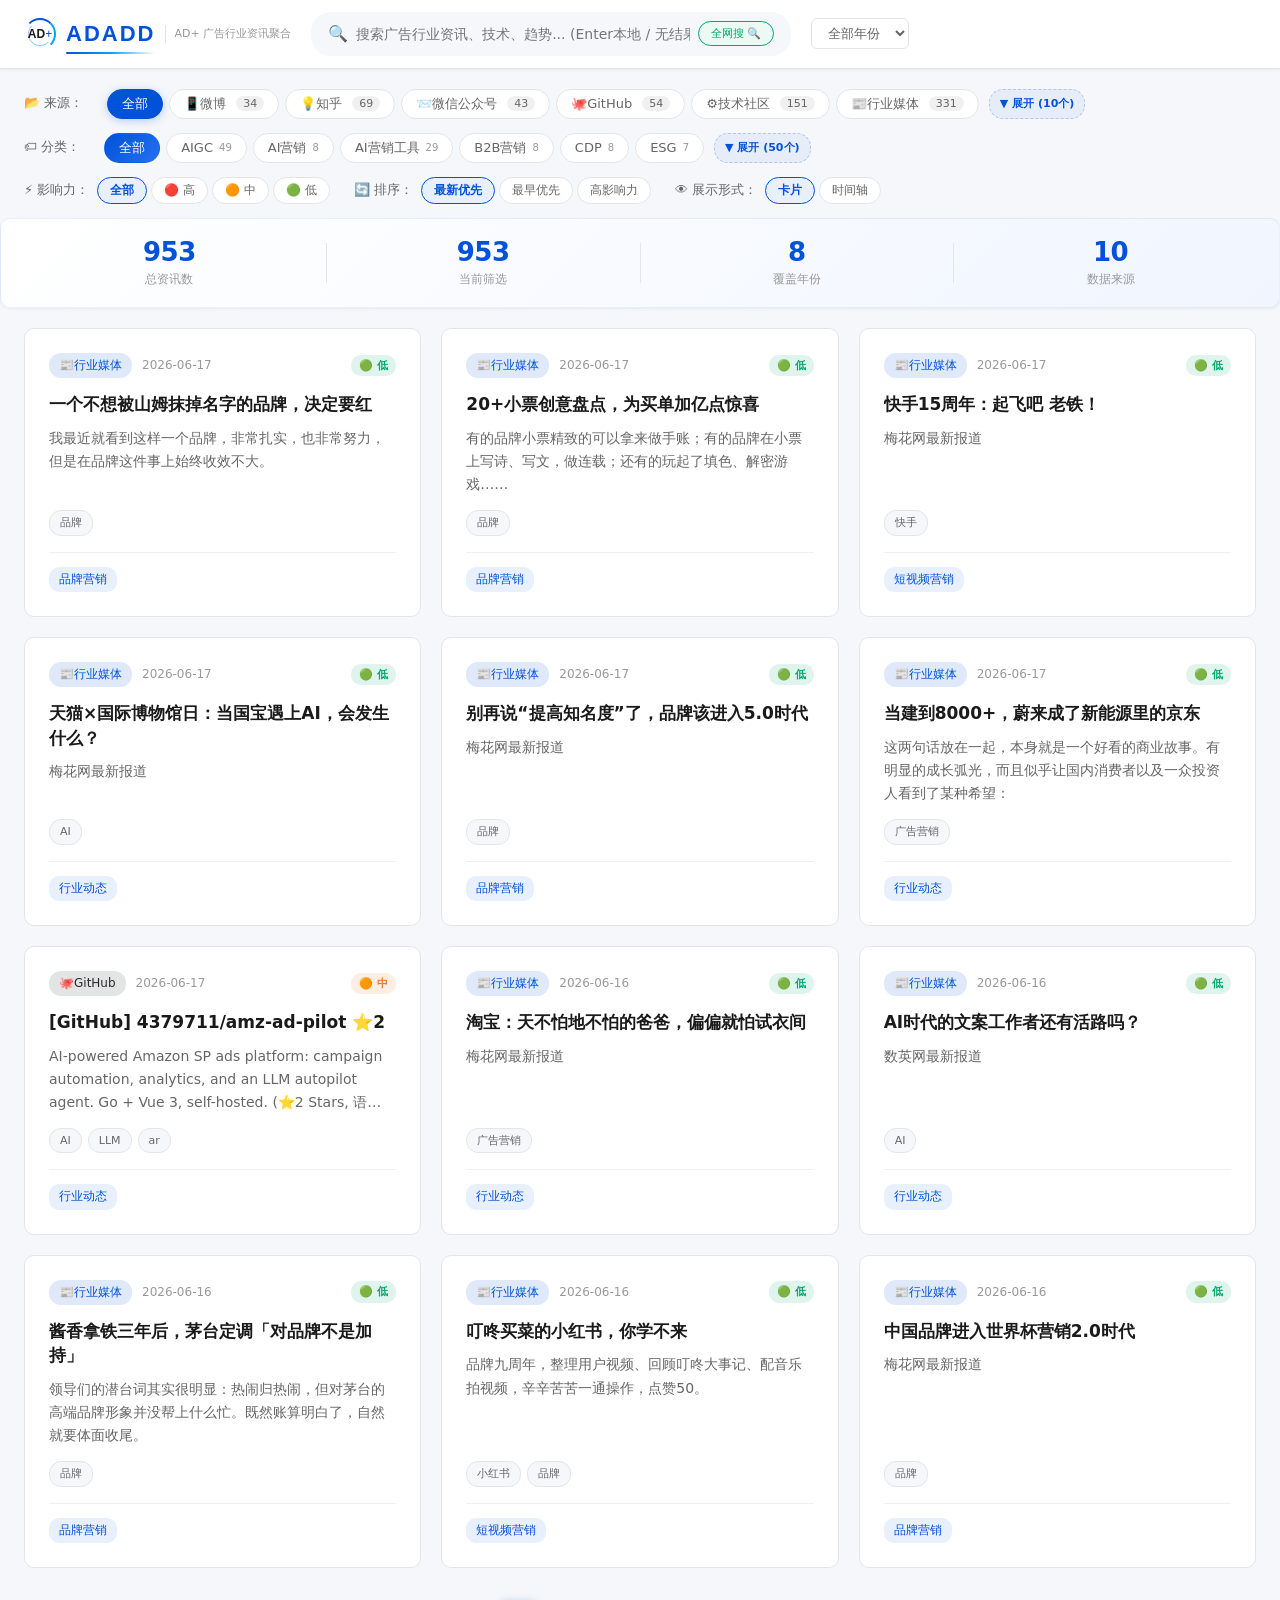
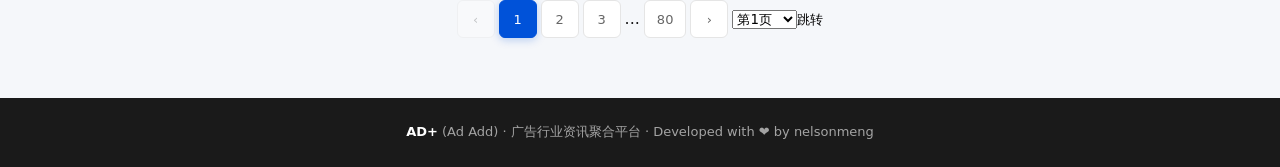
==== commit 4d5ba39b: "auto: +1篇 (industry-media(+1)) | 2026-06-17 15:19" ====
--- a/index.html
+++ b/index.html
@@ -52,7 +52,7 @@
 <div class="stats" id="statsBar"></div>
 <section class="news-section" id="newsSection"></section>
 <footer class="footer"><strong>AD+</strong> (Ad Add) · 广告行业资讯聚合平台 · Developed with ❤️ by nelsonmeng</footer>
-<script type="application/json" id="appData">[{"id": 3920242179, "title": "20+小票创意盘点，为买单加亿点惊喜", "original_title": "20+小票创意盘点，为买单加亿点惊喜", "summary": "有的品牌小票精致的可以拿来做手账；有的品牌在小票上写诗、写文，做连载；还有的玩起了填色、解密游戏……", "body": "## 20+小票创意盘点，为买单加亿点惊喜\n\n有的品牌小票精致的可以拿来做手账；有的品牌在小票上写诗、写文，做连载；还有的玩起了填色、解密游戏……\n\n---\n*来源：数英网 · 自动抓取于 2026-06-17 14:07*", "source": "industry-media", "category": "品牌营销", "tags": ["品牌"], "impact": "low", "year": "2026", "date": "2026-06-17", "url": "https://www.digitaling.com/articles/1512693.html", "readCount": 0, "shareCount": 0, "commentCount": 0, "updatedAt": "2026-06-17"}, {"id": 1440904866, "title": "快手15周年：起飞吧 老铁！", "original_title": "快手15周年：起飞吧 老铁！", "summary": "梅花网最新报道", "body": "## 快手15周年：起飞吧 老铁！\n\n\n\n---\n*来源：梅花网 · 自动抓取于 2026-06-17 12:56*", "source": "industry-media", "category": "短视频营销", "tags": ["快手"], "impact": "low", "year": "2026", "date": "2026-06-17", "url": "https://www.meihua.info/shots/6879819382309888", "readCount": 0, "shareCount": 0, "commentCount": 0, "updatedAt": "2026-06-17"}, {"id": 2937993758, "title": "天猫×国际博物馆日：当国宝遇上AI，会发生什么？", "original_title": "天猫×国际博物馆日：当国宝遇上AI，会发生什么？", "summary": "梅花网最新报道", "body": "## 天猫×国际博物馆日：当国宝遇上AI，会发生什么？\n\n\n\n---\n*来源：梅花网 · 自动抓取于 2026-06-17 12:56*", "source": "industry-media", "category": "行业动态", "tags": ["AI"], "impact": "low", "year": "2026", "date": "2026-06-17", "url": "https://www.meihua.info/shots/6872986462637056", "readCount": 0, "shareCount": 0, "commentCount": 0, "updatedAt": "2026-06-17"}, {"id": 3146014043, "title": "别再说“提高知名度”了，品牌该进入5.0时代", "original_title": "别再说“提高知名度”了，品牌该进入5.0时代", "summary": "梅花网最新报道", "body": "## 别再说“提高知名度”了，品牌该进入5.0时代\n\n\n\n---\n*来源：梅花网 · 自动抓取于 2026-06-17 11:28*", "source": "industry-media", "category": "品牌营销", "tags": ["品牌"], "impact": "low", "year": "2026", "date": "2026-06-17", "url": "https://www.meihua.info/article/6877299450708992", "readCount": 0, "shareCount": 0, "commentCount": 0, "updatedAt": "2026-06-17"}, {"id": 4167199483, "title": "当建到8000+，蔚来成了新能源里的京东", "original_title": "当建到8000+，蔚来成了新能源里的京东", "summary": "这两句话放在一起，本身就是一个好看的商业故事。有明显的成长弧光，而且似乎让国内消费者以及一众投资人看到了某种希望：", "body": "## 当建到8000+，蔚来成了新能源里的京东\n\n这两句话放在一起，本身就是一个好看的商业故事。有明显的成长弧光，而且似乎让国内消费者以及一众投资人看到了某种希望：\n\n---\n*来源：数英网 · 自动抓取于 2026-06-17 11:28*", "source": "industry-media", "category": "行业动态", "tags": ["广告营销"], "impact": "low", "year": "2026", "date": "2026-06-17", "url": "https://www.digitaling.com/articles/1522262.html", "readCount": 0, "shareCount": 0, "commentCount": 0, "updatedAt": "2026-06-17"}, {"id": 2304932602, "title": "[GitHub] 4379711/amz-ad-pilot ⭐2", "original_title": "[GitHub] 4379711/amz-ad-pilot ⭐2", "summary": "AI-powered Amazon SP ads platform: campaign automation, analytics, and an LLM autopilot agent. Go + Vue 3, self-hosted. (⭐2 Stars, 语言:Go, 最近更新:2026-06-17)", "body": "## [GitHub] 4379711/amz-ad-pilot ⭐2\n\nAI-powered Amazon SP ads platform: campaign automation, analytics, and an LLM autopilot agent. Go + Vue 3, self-hosted. (⭐2 Stars, 语言:Go, 最近更新:2026-06-17)\n\n---\n*来源：GitHub · 自动抓取于 2026-06-17 10:17*", "source": "github", "category": "行业动态", "tags": ["AI", "LLM", "ar"], "impact": "medium", "year": "2026", "date": "2026-06-17", "url": "https://github.com/4379711/amz-ad-pilot", "readCount": 0, "shareCount": 0, "commentCount": 0, "updatedAt": "2026-06-17"}, {"id": 272166351, "title": "淘宝：天不怕地不怕的爸爸，偏偏就怕试衣间", "original_title": "淘宝：天不怕地不怕的爸爸，偏偏就怕试衣间", "summary": "梅花网最新报道", "body": "## 淘宝：天不怕地不怕的爸爸，偏偏就怕试衣间\n\n\n\n---\n*来源：梅花网 · 自动抓取于 2026-06-16 18:14*", "source": "industry-media", "category": "行业动态", "tags": ["广告营销"], "impact": "low", "year": "2026", "date": "2026-06-16", "url": "https://www.meihua.info/shots/6878692922459136", "readCount": 0, "shareCount": 0, "commentCount": 0, "updatedAt": "2026-06-16"}, {"id": 1747070454, "title": "AI时代的文案工作者还有活路吗？", "original_title": "AI时代的文案工作者还有活路吗？", "summary": "数英网最新报道", "body": "## AI时代的文案工作者还有活路吗？\n\n\n\n---\n*来源：数英网 · 自动抓取于 2026-06-16 15:12*", "source": "industry-media", "category": "行业动态", "tags": ["AI"], "impact": "low", "year": "2026", "date": "2026-06-16", "url": "https://www.digitaling.com/articles/1522087.html", "readCount": 0, "shareCount": 0, "commentCount": 0, "updatedAt": "2026-06-16"}, {"id": 969098634, "title": "酱香拿铁三年后，茅台定调「对品牌不是加持」", "original_title": "酱香拿铁三年后，茅台定调「对品牌不是加持」", "summary": "领导们的潜台词其实很明显：热闹归热闹，但对茅台的高端品牌形象并没帮上什么忙。既然账算明白了，自然就要体面收尾。", "body": "## 酱香拿铁三年后，茅台定调「对品牌不是加持」\n\n领导们的潜台词其实很明显：热闹归热闹，但对茅台的高端品牌形象并没帮上什么忙。既然账算明白了，自然就要体面收尾。\n\n---\n*来源：数英网 · 自动抓取于 2026-06-16 13:58*", "source": "industry-media", "category": "品牌营销", "tags": ["品牌"], "impact": "low", "year": "2026", "date": "2026-06-16", "url": "https://www.digitaling.com/articles/1521380.html", "readCount": 0, "shareCount": 0, "commentCount": 0, "updatedAt": "2026-06-16"}, {"id": 2837018221, "title": "叮咚买菜的小红书，你学不来", "original_title": "叮咚买菜的小红书，你学不来", "summary": "品牌九周年，整理用户视频、回顾叮咚大事记、配音乐拍视频，辛辛苦苦一通操作，点赞50。", "body": "## 叮咚买菜的小红书，你学不来\n\n品牌九周年，整理用户视频、回顾叮咚大事记、配音乐拍视频，辛辛苦苦一通操作，点赞50。\n\n---\n*来源：数英网 · 自动抓取于 2026-06-16 13:58*", "source": "industry-media", "category": "短视频营销", "tags": ["小红书", "品牌"], "impact": "low", "year": "2026", "date": "2026-06-16", "url": "https://www.digitaling.com/articles/1520036.html", "readCount": 0, "shareCount": 0, "commentCount": 0, "updatedAt": "2026-06-16"}, {"id": 3704941879, "title": "中国品牌进入世界杯营销2.0时代", "original_title": "中国品牌进入世界杯营销2.0时代", "summary": "梅花网最新报道", "body": "## 中国品牌进入世界杯营销2.0时代\n\n\n\n---\n*来源：梅花网 · 自动抓取于 2026-06-16 11:34*", "source": "industry-media", "category": "品牌营销", "tags": ["品牌"], "impact": "low", "year": "2026", "date": "2026-06-16", "url": "https://www.meihua.info/article/6877292734727168", "readCount": 0, "shareCount": 0, "commentCount": 0, "updatedAt": "2026-06-16"}, {"id": 2909732462, "title": "金榜提名，品牌有自己的高考季", "original_title": "金榜提名，品牌有自己的高考季", "summary": "短片以一句充满童真的灵魂拷问“高考加的到底是什么油”开局，随后画风一路狂飙，把一个日常的助威口号演变成了一场席卷全球、甚至惊动外星人和宇宙神明的终极探索。", "body": "## 金榜提名，品牌有自己的高考季\n\n短片以一句充满童真的灵魂拷问“高考加的到底是什么油”开局，随后画风一路狂飙，把一个日常的助威口号演变成了一场席卷全球、甚至惊动外星人和宇宙神明的终极探索。\n\n---\n*来源：数英网 · 自动抓取于 2026-06-16 11:35*", "source": "industry-media", "category": "品牌营销", "tags": ["品牌"], "impact": "low", "year": "2026", "date": "2026-06-16", "url": "https://www.digitaling.com/articles/1518734.html", "readCount": 0, "shareCount": 0, "commentCount": 0, "updatedAt": "2026-06-16"}, {"id": 1232251329, "title": "30+足球金句文案：青春不过几届世界杯", "original_title": "30+足球金句文案：青春不过几届世界杯", "summary": "四年一个轮回，时光在绿茵场上刻下深深的印记。这里不仅是竞技的舞台，更是梦想绽放的殿堂。每一颗滚动的黑白精灵，都承载着无数人的期盼与汗水；每一次激烈的对抗，都诠释着人类挑战极限、超越自我的勇气。", "body": "## 30+足球金句文案：青春不过几届世界杯\n\n四年一个轮回，时光在绿茵场上刻下深深的印记。这里不仅是竞技的舞台，更是梦想绽放的殿堂。每一颗滚动的黑白精灵，都承载着无数人的期盼与汗水；每一次激烈的对抗，都诠释着人类挑战极限、超越自我的勇气。\n\n---\n*来源：数英网 · 自动抓取于 2026-06-15 14:04*", "source": "industry-media", "category": "行业动态", "tags": ["广告营销"], "impact": "low", "year": "2026", "date": "2026-06-15", "url": "https://www.digitaling.com/articles/1520309.html", "readCount": 0, "shareCount": 0, "commentCount": 0, "updatedAt": "2026-06-15"}, {"id": 3171213471, "title": "逐帧拉片，一文看懂Nike世界杯广告的超绝彩蛋", "original_title": "逐帧拉片，一文看懂Nike世界杯广告的超绝彩蛋", "summary": "概念不新，我最佩服的还是导演恐怖的调度能力，“把一支本可能被巨星塞到臃肿的片子，拍得恰到好处”，《Campaign》如是评价。", "body": "## 逐帧拉片，一文看懂Nike世界杯广告的超绝彩蛋\n\n概念不新，我最佩服的还是导演恐怖的调度能力，“把一支本可能被巨星塞到臃肿的片子，拍得恰到好处”，《Campaign》如是评价。\n\n---\n*来源：数英网 · 自动抓取于 2026-06-15 14:04*", "source": "industry-media", "category": "行业动态", "tags": ["ai"], "impact": "low", "year": "2026", "date": "2026-06-15", "url": "https://www.digitaling.com/articles/1517691.html", "readCount": 0, "shareCount": 0, "commentCount": 0, "updatedAt": "2026-06-15"}, {"id": 1399789582, "title": "“鹅腿阿姨”翻车事件：从草根温情符号到信任崩塌的公关舆情洞察", "original_title": "“鹅腿阿姨”翻车事件：从草根温情符号到信任崩塌的公关舆情洞察", "summary": "梅花网最新报道", "body": "## “鹅腿阿姨”翻车事件：从草根温情符号到信任崩塌的公关舆情洞察\n\n\n\n---\n*来源：梅花网 · 自动抓取于 2026-06-15 11:23*", "source": "industry-media", "category": "数据分析", "tags": ["广告营销"], "impact": "low", "year": "2026", "date": "2026-06-15", "url": "https://www.meihua.info/article/6876924401239040", "readCount": 0, "shareCount": 0, "commentCount": 0, "updatedAt": "2026-06-15"}, {"id": 3287151831, "title": "拿阿迪进城办事聊聊，为什么品牌要走群众路线", "original_title": "拿阿迪进城办事聊聊，为什么品牌要走群众路线", "summary": "一个走轻高端路线的国际运动品牌，文案里突然冒出这么“接地气”的一句话，这样啼笑皆非的反差一下就被眼尖的网友抓到了。", "body": "## 拿阿迪进城办事聊聊，为什么品牌要走群众路线\n\n一个走轻高端路线的国际运动品牌，文案里突然冒出这么“接地气”的一句话，这样啼笑皆非的反差一下就被眼尖的网友抓到了。\n\n---\n*来源：数英网 · 自动抓取于 2026-06-15 11:23*", "source": "industry-media", "category": "品牌营销", "tags": ["品牌"], "impact": "low", "year": "2026", "date": "2026-06-15", "url": "https://www.digitaling.com/articles/1520050.html", "readCount": 0, "shareCount": 0, "commentCount": 0, "updatedAt": "2026-06-15"}, {"id": 2551307647, "title": "鹅腿阿姨翻车：把营销研究透了，把底线忘干净了", "original_title": "鹅腿阿姨翻车：把营销研究透了，把底线忘干净了", "summary": "“其实阿姨有这个成绩眼光也是很独到的，换个科技园区社畜可没有大学生这么年轻抗毒，批量去医院事早发了”", "body": "## 鹅腿阿姨翻车：把营销研究透了，把底线忘干净了\n\n“其实阿姨有这个成绩眼光也是很独到的，换个科技园区社畜可没有大学生这么年轻抗毒，批量去医院事早发了”\n\n---\n*来源：数英网 · 自动抓取于 2026-06-15 11:23*", "source": "industry-media", "category": "行业动态", "tags": ["广告营销"], "impact": "low", "year": "2026", "date": "2026-06-15", "url": "https://www.digitaling.com/articles/1519777.html", "readCount": 0, "shareCount": 0, "commentCount": 0, "updatedAt": "2026-06-15"}, {"id": 1126483919, "title": "世界杯要来了，聊聊体育营销的老规矩和新变化｜专访", "original_title": "世界杯要来了，聊聊体育营销的老规矩和新变化｜专访", "summary": "1976年，国际足联FIFA与可口可乐签下了一笔1000万美元的赞助合约。自此，FIFA正式开启了将世界杯作为一个IP，售卖给赞助商的商业化时代；对可口可乐而言，它得到的权益则是在亚非拉等第三世界国家举办世青赛，为当地提供足球基础设施、青训和教练培训资源，这正好契合了可口可乐的全球化进程。", "body": "## 世界杯要来了，聊聊体育营销的老规矩和新变化｜专访\n\n1976年，国际足联FIFA与可口可乐签下了一笔1000万美元的赞助合约。自此，FIFA正式开启了将世界杯作为一个IP，售卖给赞助商的商业化时代；对可口可乐而言，它得到的权益则是在亚非拉等第三世界国家举办世青赛，为当地提供足球基础设施、青训和教练培训资源，这正好契合了可口可乐的全球化进程。\n\n---\n*来源：数英网 · 自动抓取于 2026-06-15 11:23*", "source": "industry-media", "category": "品牌出海", "tags": ["广告营销"], "impact": "low", "year": "2026", "date": "2026-06-15", "url": "https://www.digitaling.com/articles/1519742.html", "readCount": 0, "shareCount": 0, "commentCount": 0, "updatedAt": "2026-06-15"}, {"id": 974118507, "title": "可口可乐联名三叶草：美加墨世界杯接送，招手即停！", "original_title": "可口可乐联名三叶草：美加墨世界杯接送，招手即停！", "summary": "梅花网最新报道", "body": "## 可口可乐联名三叶草：美加墨世界杯接送，招手即停！\n\n\n\n---\n*来源：梅花网 · 自动抓取于 2026-06-12 16:53*", "source": "industry-media", "category": "行业动态", "tags": ["广告营销"], "impact": "low", "year": "2026", "date": "2026-06-12", "url": "https://www.meihua.info/shots/6873021271819264", "readCount": 0, "shareCount": 0, "commentCount": 0, "updatedAt": "2026-06-12"}, {"id": 1370849056, "title": "天猫：毕业生驾到，毕业优惠加到！", "original_title": "天猫：毕业生驾到，毕业优惠加到！", "summary": "梅花网最新报道", "body": "## 天猫：毕业生驾到，毕业优惠加到！\n\n\n\n---\n*来源：梅花网 · 自动抓取于 2026-06-12 16:53*", "source": "industry-media", "category": "行业动态", "tags": ["广告营销"], "impact": "low", "year": "2026", "date": "2026-06-12", "url": "https://www.meihua.info/shots/6872996879303680", "readCount": 0, "shareCount": 0, "commentCount": 0, "updatedAt": "2026-06-12"}, {"id": 1950921095, "title": "品牌高考季｜除了祝福「金榜题名」还能怎么玩?", "original_title": "品牌高考季｜除了祝福「金榜题名」还能怎么玩?", "summary": "梅花网最新报道", "body": "## 品牌高考季｜除了祝福「金榜题名」还能怎么玩?\n\n\n\n---\n*来源：梅花网 · 自动抓取于 2026-06-11 19:39*", "source": "industry-media", "category": "品牌营销", "tags": ["品牌"], "impact": "low", "year": "2026", "date": "2026-06-11", "url": "https://www.meihua.info/article/6869844505330688", "readCount": 0, "shareCount": 0, "commentCount": 0, "updatedAt": "2026-06-11"}, {"id": 3495757316, "title": "套路失灵，品牌下一步要以“真”感人", "original_title": "套路失灵，品牌下一步要以“真”感人", "summary": "梅花网最新报道", "body": "## 套路失灵，品牌下一步要以“真”感人\n\n\n\n---\n*来源：梅花网 · 自动抓取于 2026-06-11 19:39*", "source": "industry-media", "category": "品牌营销", "tags": ["品牌"], "impact": "low", "year": "2026", "date": "2026-06-11", "url": "https://www.meihua.info/article/6861919800787968", "readCount": 0, "shareCount": 0, "commentCount": 0, "updatedAt": "2026-06-11"}, {"id": 2427737033, "title": "2026年LOGO设计趋势报告发布", "original_title": "2026年LOGO设计趋势报告发布", "summary": "今年的这份报告有些特别，因为它与我的新书《LogoLounge 标志性品牌指南》同时发布。", "body": "## 2026年LOGO设计趋势报告发布\n\n今年的这份报告有些特别，因为它与我的新书《LogoLounge 标志性品牌指南》同时发布。\n\n---\n*来源：数英网 · 自动抓取于 2026-06-11 15:25*", "source": "industry-media", "category": "品牌营销", "tags": ["品牌"], "impact": "low", "year": "2026", "date": "2026-06-11", "url": "https://www.digitaling.com/articles/1518832.html", "readCount": 0, "shareCount": 0, "commentCount": 0, "updatedAt": "2026-06-11"}, {"id": 1440499345, "title": "套路失灵，品牌下一步要以“真”感人", "original_title": "套路失灵，品牌下一步要以“真”感人", "summary": "比如，前阵子在互联网上风很大的“家庭不锈钢检测”实验。有博主用检测仪或者神秘药水，对不锈钢制品进行测试，发现哪怕是标着“304”的不锈钢也有可能是假的、不合格的。结论一出，网友哗然，并纷纷下单不锈钢检测液，对着自家的锅碗瓢盆一阵猛滴。", "body": "## 套路失灵，品牌下一步要以“真”感人\n\n比如，前阵子在互联网上风很大的“家庭不锈钢检测”实验。有博主用检测仪或者神秘药水，对不锈钢制品进行测试，发现哪怕是标着“304”的不锈钢也有可能是假的、不合格的。结论一出，网友哗然，并纷纷下单不锈钢检测液，对着自家的锅碗瓢盆一阵猛滴。\n\n---\n*来源：数英网 · 自动抓取于 2026-06-11 11:18*", "source": "industry-media", "category": "品牌营销", "tags": ["品牌"], "impact": "low", "year": "2026", "date": "2026-06-11", "url": "https://www.digitaling.com/articles/1516382.html", "readCount": 0, "shareCount": 0, "commentCount": 0, "updatedAt": "2026-06-11"}, {"id": 3347990848, "title": "999感冒灵：故意挂反广告牌，只为祝你考试666", "original_title": "999感冒灵：故意挂反广告牌，只为祝你考试666", "summary": "梅花网最新报道", "body": "## 999感冒灵：故意挂反广告牌，只为祝你考试666\n\n\n\n---\n*来源：梅花网 · 自动抓取于 2026-06-10 19:30*", "source": "industry-media", "category": "行业动态", "tags": ["广告营销"], "impact": "low", "year": "2026", "date": "2026-06-10", "url": "https://www.meihua.info/shots/6870162476059648", "readCount": 0, "shareCount": 0, "commentCount": 0, "updatedAt": "2026-06-10"}, {"id": 462731434, "title": "海尔世界杯脑洞广告：全世界的期待，Haier  We Go！", "original_title": "海尔世界杯脑洞广告：全世界的期待，Haier  We Go！", "summary": "梅花网最新报道", "body": "## 海尔世界杯脑洞广告：全世界的期待，Haier  We Go！\n\n\n\n---\n*来源：梅花网 · 自动抓取于 2026-06-10 19:30*", "source": "industry-media", "category": "行业动态", "tags": ["ai"], "impact": "low", "year": "2026", "date": "2026-06-10", "url": "https://www.meihua.info/shots/6862114148779008", "readCount": 0, "shareCount": 0, "commentCount": 0, "updatedAt": "2026-06-10"}, {"id": 4025502508, "title": "黄仁勋是如何做营销的？", "original_title": "黄仁勋是如何做营销的？", "summary": "梅花网最新报道", "body": "## 黄仁勋是如何做营销的？\n\n\n\n---\n*来源：梅花网 · 自动抓取于 2026-06-10 17:44*", "source": "industry-media", "category": "行业动态", "tags": ["广告营销"], "impact": "low", "year": "2026", "date": "2026-06-10", "url": "https://www.meihua.info/article/6869835568366592", "readCount": 0, "shareCount": 0, "commentCount": 0, "updatedAt": "2026-06-10"}, {"id": 2393024816, "title": "看完这个广告，满脑子都是哈兰德哈哈哈哈王老吉", "original_title": "看完这个广告，满脑子都是哈兰德哈哈哈哈王老吉", "summary": "梅花网最新报道", "body": "## 看完这个广告，满脑子都是哈兰德哈哈哈哈王老吉\n\n\n\n---\n*来源：梅花网 · 自动抓取于 2026-06-10 16:32*", "source": "industry-media", "category": "行业动态", "tags": ["广告营销"], "impact": "low", "year": "2026", "date": "2026-06-10", "url": "https://www.meihua.info/shots/6870106589955072", "readCount": 0, "shareCount": 0, "commentCount": 0, "updatedAt": "2026-06-10"}, {"id": 181116238, "title": "「营销看点」5月精彩案例复盘，给你好看！", "original_title": "「营销看点」5月精彩案例复盘，给你好看！", "summary": "广告行业每天都会涌现各种各样的案例，数量众多并且都有自己的独特之处。但即使是关注度颇高的从业者，也没有精力浏览完所有的案例。「营销看点」精心为你挑选出那些值得一看的项目，并附上几句点评，力求给你带来新的启发与感悟。", "body": "## 「营销看点」5月精彩案例复盘，给你好看！\n\n广告行业每天都会涌现各种各样的案例，数量众多并且都有自己的独特之处。但即使是关注度颇高的从业者，也没有精力浏览完所有的案例。「营销看点」精心为你挑选出那些值得一看的项目，并附上几句点评，力求给你带来新的启发与感悟。\n\n---\n*来源：数英网 · 自动抓取于 2026-06-10 11:21*", "source": "industry-media", "category": "行业动态", "tags": ["广告营销"], "impact": "low", "year": "2026", "date": "2026-06-10", "url": "https://www.digitaling.com/articles/1517768.html", "readCount": 0, "shareCount": 0, "commentCount": 0, "updatedAt": "2026-06-10"}, {"id": 2090810996, "title": "真正的好创意，没有reference感", "original_title": "真正的好创意，没有reference感", "summary": "无论是文案还是视觉表达，蕉内一向是有点抽象感在的。欣赏者赞其个性、不流俗，不解的人常觉有门槛。", "body": "## 真正的好创意，没有reference感\n\n无论是文案还是视觉表达，蕉内一向是有点抽象感在的。欣赏者赞其个性、不流俗，不解的人常觉有门槛。\n\n---\n*来源：数英网 · 自动抓取于 2026-06-09 15:23*", "source": "industry-media", "category": "行业动态", "tags": ["广告营销"], "impact": "low", "year": "2026", "date": "2026-06-09", "url": "https://www.digitaling.com/articles/1518188.html", "readCount": 0, "shareCount": 0, "commentCount": 0, "updatedAt": "2026-06-09"}, {"id": 235767392, "title": "“商标”舆情，到底该怎么破？", "original_title": "“商标”舆情，到底该怎么破？", "summary": "梅花网最新报道", "body": "## “商标”舆情，到底该怎么破？\n\n\n\n---\n*来源：梅花网 · 自动抓取于 2026-06-09 14:15*", "source": "industry-media", "category": "公关危机", "tags": ["广告营销"], "impact": "low", "year": "2026", "date": "2026-06-09", "url": "https://www.meihua.info/article/6863422489101312", "readCount": 0, "shareCount": 0, "commentCount": 0, "updatedAt": "2026-06-09"}, {"id": 3316634122, "title": "一个广告人的自我审判", "original_title": "一个广告人的自我审判", "summary": "幸福在于，当你弯下腰、双手抵住那块石头的时候，你知道自己为什么还要用力。", "body": "## 一个广告人的自我审判\n\n幸福在于，当你弯下腰、双手抵住那块石头的时候，你知道自己为什么还要用力。\n\n---\n*来源：数英网 · 自动抓取于 2026-06-09 14:15*", "source": "industry-media", "category": "行业动态", "tags": ["广告营销"], "impact": "low", "year": "2026", "date": "2026-06-09", "url": "https://www.digitaling.com/articles/1517600.html", "readCount": 0, "shareCount": 0, "commentCount": 0, "updatedAt": "2026-06-09"}, {"id": 350623256, "title": "世界杯广告 2.0 | 谁才是最懂球迷的「看球搭子」？", "original_title": "世界杯广告 2.0 | 谁才是最懂球迷的「看球搭子」？", "summary": "梅花网最新报道", "body": "## 世界杯广告 2.0 | 谁才是最懂球迷的「看球搭子」？\n\n\n\n---\n*来源：梅花网 · 自动抓取于 2026-06-09 11:09*", "source": "industry-media", "category": "行业动态", "tags": ["广告营销"], "impact": "low", "year": "2026", "date": "2026-06-09", "url": "https://www.meihua.info/article/6867349675344896", "readCount": 0, "shareCount": 0, "commentCount": 0, "updatedAt": "2026-06-09"}, {"id": 2485266060, "title": "一次AI翻车，如何被阿迪达斯玩成了教科书级营销？", "original_title": "一次AI翻车，如何被阿迪达斯玩成了教科书级营销？", "summary": "梅花网最新报道", "body": "## 一次AI翻车，如何被阿迪达斯玩成了教科书级营销？\n\n\n\n---\n*来源：梅花网 · 自动抓取于 2026-06-08 12:40*", "source": "industry-media", "category": "行业动态", "tags": ["AI"], "impact": "low", "year": "2026", "date": "2026-06-08", "url": "https://www.meihua.info/article/6867096658134016", "readCount": 0, "shareCount": 0, "commentCount": 0, "updatedAt": "2026-06-08"}, {"id": 3687825375, "title": "一次AI翻车，如何被阿迪达斯玩成了教科书级营销？", "original_title": "一次AI翻车，如何被阿迪达斯玩成了教科书级营销？", "summary": "梅花网最新报道", "body": "## 一次AI翻车，如何被阿迪达斯玩成了教科书级营销？\n\n\n\n---\n*来源：梅花网 · 自动抓取于 2026-06-08 12:40*", "source": "industry-media", "category": "行业动态", "tags": ["AI"], "impact": "low", "year": "2026", "date": "2026-06-08", "url": "https://www.meihua.info/article/6867082488497152", "readCount": 0, "shareCount": 0, "commentCount": 0, "updatedAt": "2026-06-08"}, {"id": 2916840674, "title": "体育营销做得好，撒钱就行吗", "original_title": "体育营销做得好，撒钱就行吗", "summary": "单纯“买曝光”的体育营销模式，正在迎来自己的边际效益拐点。2026年的世界杯不仅是球员的赛场，更是品牌营销逻辑的终极考场。", "body": "## 体育营销做得好，撒钱就行吗\n\n单纯“买曝光”的体育营销模式，正在迎来自己的边际效益拐点。2026年的世界杯不仅是球员的赛场，更是品牌营销逻辑的终极考场。\n\n---\n*来源：数英网 · 自动抓取于 2026-06-08 11:20*", "source": "industry-media", "category": "品牌营销", "tags": ["品牌"], "impact": "low", "year": "2026", "date": "2026-06-08", "url": "https://www.digitaling.com/articles/1512875.html", "readCount": 0, "shareCount": 0, "commentCount": 0, "updatedAt": "2026-06-08"}, {"id": 3290490391, "title": "阿迪达斯进城办事，根本不算危转机的公关案例", "original_title": "阿迪达斯进城办事，根本不算危转机的公关案例", "summary": "有网友在阿迪达斯官方旗舰店发现，一款夹克的商品详情里写着&quot;穿上这款夹克外套，搭配T恤去健身房，或者搭配牛仔裤，在城里办事&quot;。", "body": "## 阿迪达斯进城办事，根本不算危转机的公关案例\n\n有网友在阿迪达斯官方旗舰店发现，一款夹克的商品详情里写着&quot;穿上这款夹克外套，搭配T恤去健身房，或者搭配牛仔裤，在城里办事&quot;。\n\n---\n*来源：数英网 · 自动抓取于 2026-06-08 11:20*", "source": "industry-media", "category": "公关危机", "tags": ["广告营销"], "impact": "low", "year": "2026", "date": "2026-06-08", "url": "https://www.digitaling.com/articles/1515570.html", "readCount": 0, "shareCount": 0, "commentCount": 0, "updatedAt": "2026-06-08"}, {"id": 520825987, "title": "好品牌，开始竞争互动率", "original_title": "好品牌，开始竞争互动率", "summary": "举个例子，就说MICHAEL KORS 吧！以前，这个轻奢品牌总在各种媒介打造精致的 Jet Set 感觉（一种随时坐飞机满世界旅行的生活方式），一直和大众保持着莫名其妙的距离感。今年，干了这么几个事儿。", "body": "## 好品牌，开始竞争互动率\n\n举个例子，就说MICHAEL KORS 吧！以前，这个轻奢品牌总在各种媒介打造精致的 Jet Set 感觉（一种随时坐飞机满世界旅行的生活方式），一直和大众保持着莫名其妙的距离感。今年，干了这么几个事儿。\n\n---\n*来源：数英网 · 自动抓取于 2026-06-08 11:20*", "source": "industry-media", "category": "品牌营销", "tags": ["品牌"], "impact": "low", "year": "2026", "date": "2026-06-08", "url": "https://www.digitaling.com/articles/1512588.html", "readCount": 0, "shareCount": 0, "commentCount": 0, "updatedAt": "2026-06-08"}, {"id": 3435513102, "title": "原来这么多品牌的slogan都在“认真办事”诶", "original_title": "原来这么多品牌的slogan都在“认真办事”诶", "summary": "数英网最新报道", "body": "## 原来这么多品牌的slogan都在“认真办事”诶\n\n\n\n---\n*来源：数英网 · 自动抓取于 2026-06-08 11:20*", "source": "industry-media", "category": "品牌营销", "tags": ["品牌"], "impact": "low", "year": "2026", "date": "2026-06-08", "url": "https://www.digitaling.com/articles/1514765.html", "readCount": 0, "shareCount": 0, "commentCount": 0, "updatedAt": "2026-06-08"}, {"id": 1465880512, "title": "2026天猫618第一波品牌成交排行榜出炉！", "original_title": "2026天猫618第一波品牌成交排行榜出炉！", "summary": "6月1日，2026天猫618第一阶段（5月21日-5月30日）品牌成交排行榜发布，快消、服饰、运动户外、家享生活、3C数码、玩具潮玩、健康、宠物文教、黄金饰品、珠宝文玩、食品生鲜、天猫国际等行业的领跑品牌及商家出炉。", "body": "## 2026天猫618第一波品牌成交排行榜出炉！\n\n6月1日，2026天猫618第一阶段（5月21日-5月30日）品牌成交排行榜发布，快消、服饰、运动户外、家享生活、3C数码、玩具潮玩、健康、宠物文教、黄金饰品、珠宝文玩、食品生鲜、天猫国际等行业的领跑品牌及商家出炉。\n\n---\n*来源：数英网 · 自动抓取于 2026-06-08 11:20*", "source": "industry-media", "category": "品牌营销", "tags": ["品牌"], "impact": "low", "year": "2026", "date": "2026-06-08", "url": "https://www.digitaling.com/articles/1513582.html", "readCount": 0, "shareCount": 0, "commentCount": 0, "updatedAt": "2026-06-08"}, {"id": 1719002196, "title": "附白皮书｜一人公司，靠谱吗？", "original_title": "附白皮书｜一人公司，靠谱吗？", "summary": "官媒报道中，爆款作品和实际现状先后被陈述。读者的热情先是被点燃，后又被“超过50%的一人公司月收入不足7000元”瞬间浇灭。&nbsp;", "body": "## 附白皮书｜一人公司，靠谱吗？\n\n官媒报道中，爆款作品和实际现状先后被陈述。读者的热情先是被点燃，后又被“超过50%的一人公司月收入不足7000元”瞬间浇灭。&nbsp;\n\n---\n*来源：数英网 · 自动抓取于 2026-06-08 11:20*", "source": "industry-media", "category": "行业报告", "tags": ["广告营销"], "impact": "low", "year": "2026", "date": "2026-06-08", "url": "https://www.digitaling.com/articles/1514667.html", "readCount": 0, "shareCount": 0, "commentCount": 0, "updatedAt": "2026-06-08"}, {"id": 29062077, "title": "文案翻车没事，adidas接梗能力max！", "original_title": "文案翻车没事，adidas接梗能力max！", "summary": "“当你在村里诋毁我的时候，我已经穿着阿迪去城里办事了。”CHENGLI 我在城里很想你 #沉淀 #逆袭 #蜕变 #downtown #所有人都不看好你偏偏你最争气", "body": "## 文案翻车没事，adidas接梗能力max！\n\n“当你在村里诋毁我的时候，我已经穿着阿迪去城里办事了。”CHENGLI 我在城里很想你 #沉淀 #逆袭 #蜕变 #downtown #所有人都不看好你偏偏你最争气\n\n---\n*来源：数英网 · 自动抓取于 2026-06-08 11:20*", "source": "industry-media", "category": "行业动态", "tags": ["广告营销"], "impact": "low", "year": "2026", "date": "2026-06-08", "url": "https://www.digitaling.com/articles/1513463.html", "readCount": 0, "shareCount": 0, "commentCount": 0, "updatedAt": "2026-06-08"}, {"id": 645810957, "title": "7月营销热点日历丨建党节、小暑、大暑、夏日营销", "original_title": "7月营销热点日历丨建党节、小暑、大暑、夏日营销", "summary": "文章精选优质海报和案例，并附上营销关键词与角度，力求为大家提供一些营销思路，一起来看看~", "body": "## 7月营销热点日历丨建党节、小暑、大暑、夏日营销\n\n文章精选优质海报和案例，并附上营销关键词与角度，力求为大家提供一些营销思路，一起来看看~\n\n---\n*来源：数英网 · 自动抓取于 2026-06-08 11:20*", "source": "industry-media", "category": "行业动态", "tags": ["广告营销"], "impact": "low", "year": "2026", "date": "2026-06-08", "url": "https://www.digitaling.com/articles/1512665.html", "readCount": 0, "shareCount": 0, "commentCount": 0, "updatedAt": "2026-06-08"}, {"id": 2811178869, "title": "618还在，但品牌不想只给平台打工了", "original_title": "618还在，但品牌不想只给平台打工了", "summary": "流量红利见顶、消费趋于理性，从品牌到消费者都在对大促“祛魅”。早从 2021 年起，淘天就不再对外公布 618 的销售数据，其他平台亦然。", "body": "## 618还在，但品牌不想只给平台打工了\n\n流量红利见顶、消费趋于理性，从品牌到消费者都在对大促“祛魅”。早从 2021 年起，淘天就不再对外公布 618 的销售数据，其他平台亦然。\n\n---\n*来源：数英网 · 自动抓取于 2026-06-08 11:20*", "source": "industry-media", "category": "品牌营销", "tags": ["品牌"], "impact": "low", "year": "2026", "date": "2026-06-08", "url": "https://www.digitaling.com/articles/1510789.html", "readCount": 0, "shareCount": 0, "commentCount": 0, "updatedAt": "2026-06-08"}, {"id": 2154939295, "title": "比亚迪赢麻了！王力宏演唱会公关太聪明", "original_title": "比亚迪赢麻了！王力宏演唱会公关太聪明", "summary": "全场轰一下就嗨了，谁都知道这是在夸他，夸他几十年如一日的质感、速度感、那种精密运转又闪闪发光的巨星气场。", "body": "## 比亚迪赢麻了！王力宏演唱会公关太聪明\n\n全场轰一下就嗨了，谁都知道这是在夸他，夸他几十年如一日的质感、速度感、那种精密运转又闪闪发光的巨星气场。\n\n---\n*来源：数英网 · 自动抓取于 2026-06-08 11:20*", "source": "industry-media", "category": "公关危机", "tags": ["广告营销"], "impact": "low", "year": "2026", "date": "2026-06-08", "url": "https://www.digitaling.com/articles/1512777.html", "readCount": 0, "shareCount": 0, "commentCount": 0, "updatedAt": "2026-06-08"}, {"id": 168431272, "title": "[GitHub] api-evangelist/didomi ⭐1", "original_title": "[GitHub] api-evangelist/didomi ⭐1", "summary": "API Evangelist profile of Didomi — Paris-based consent management platform (CMP/PMP) covering GDPR, CCPA, IAB TCF, GPP, GPC, and 80+ Platform API operations across web, mobile, CTV, and AMP. (⭐1 Stars, 语言:None, 最近更新:2026-06-05)", "body": "## [GitHub] api-evangelist/didomi ⭐1\n\nAPI Evangelist profile of Didomi — Paris-based consent management platform (CMP/PMP) covering GDPR, CCPA, IAB TCF, GPP, GPC, and 80+ Platform API operations across web, mobile, CTV, and AMP. (⭐1 Stars, 语言:None, 最近更新:2026-06-05)\n\n---\n*来源：GitHub · 自动抓取于 2026-06-08 11:20*", "source": "github", "category": "行业动态", "tags": ["ar"], "impact": "medium", "year": "2026", "date": "2026-06-05", "url": "https://github.com/api-evangelist/didomi", "readCount": 0, "shareCount": 0, "commentCount": 0, "updatedAt": "2026-06-08"}, {"id": 3189022675, "title": "百事可乐联合王嘉尔&amp;五月天带来全新品牌单曲", "original_title": "百事可乐联合王嘉尔&amp;五月天带来全新品牌单曲", "summary": "梅花网最新报道", "body": "## 百事可乐联合王嘉尔&amp;五月天带来全新品牌单曲\n\n\n\n---\n*来源：梅花网 · 自动抓取于 2026-05-29 17:45*", "source": "industry-media", "category": "品牌营销", "tags": ["品牌"], "impact": "low", "year": "2026", "date": "2026-05-29", "url": "https://www.meihua.info/shots/6853182960550912", "readCount": 0, "shareCount": 0, "commentCount": 0, "updatedAt": "2026-05-29"}, {"id": 2171748284, "title": "天猫 x 乌兰图雅 x 唐艺昕：一个“省”奇的MV诞生了！", "original_title": "天猫 x 乌兰图雅 x 唐艺昕：一个“省”奇的MV诞生了！", "summary": "梅花网最新报道", "body": "## 天猫 x 乌兰图雅 x 唐艺昕：一个“省”奇的MV诞生了！\n\n\n\n---\n*来源：梅花网 · 自动抓取于 2026-05-29 16:14*", "source": "industry-media", "category": "行业动态", "tags": ["广告营销"], "impact": "low", "year": "2026", "date": "2026-05-29", "url": "https://www.meihua.info/shots/6853142688957440", "readCount": 0, "shareCount": 0, "commentCount": 0, "updatedAt": "2026-05-29"}, {"id": 882163631, "title": "小红书买下世界杯版权，目标可能根本不是球迷？", "original_title": "小红书买下世界杯版权，目标可能根本不是球迷？", "summary": "梅花网最新报道", "body": "## 小红书买下世界杯版权，目标可能根本不是球迷？\n\n\n\n---\n*来源：梅花网 · 自动抓取于 2026-05-29 13:58*", "source": "industry-media", "category": "短视频营销", "tags": ["小红书"], "impact": "low", "year": "2026", "date": "2026-05-29", "url": "https://www.meihua.info/article/6852895883019264", "readCount": 0, "shareCount": 0, "commentCount": 0, "updatedAt": "2026-05-29"}, {"id": 2607267069, "title": "雷鸟携手蒋奇明：两个“笨人”，拍出了今年最聪明的营销", "original_title": "雷鸟携手蒋奇明：两个“笨人”，拍出了今年最聪明的营销", "summary": "快速起号、快速出圈、快速变现。品牌挑选代言人，要有话题度，要自带热搜体质，最好还能拥有一群随时冲锋买单的粉丝。", "body": "## 雷鸟携手蒋奇明：两个“笨人”，拍出了今年最聪明的营销\n\n快速起号、快速出圈、快速变现。品牌挑选代言人，要有话题度，要自带热搜体质，最好还能拥有一群随时冲锋买单的粉丝。\n\n---\n*来源：数英网 · 自动抓取于 2026-05-29 10:15*", "source": "industry-media", "category": "品牌营销", "tags": ["品牌"], "impact": "low", "year": "2026", "date": "2026-05-29", "url": "https://www.digitaling.com/articles/1511181.html", "readCount": 0, "shareCount": 0, "commentCount": 0, "updatedAt": "2026-05-29"}, {"id": 1483373163, "title": "[GitHub] Adgentek/adsmcp ⭐2", "original_title": "[GitHub] Adgentek/adsmcp ⭐2", "summary": "Remote MCP server for AI app monetization. Serve contextual ads inside LLMs, chatbots, and AI agents with a single tool call. Built by Adgentek.ai (⭐2 Stars, 语言:None, 最近更新:2026-05-28)", "body": "## [GitHub] Adgentek/adsmcp ⭐2\n\nRemote MCP server for AI app monetization. Serve contextual ads inside LLMs, chatbots, and AI agents with a single tool call. Built by Adgentek.ai (⭐2 Stars, 语言:None, 最近更新:2026-05-28)\n\n---\n*来源：GitHub · 自动抓取于 2026-05-28 14:25*", "source": "github", "category": "行业动态", "tags": ["AI", "LLM", "ar"], "impact": "medium", "year": "2026", "date": "2026-05-28", "url": "https://github.com/Adgentek/adsmcp", "readCount": 0, "shareCount": 0, "commentCount": 0, "updatedAt": "2026-05-28"}, {"id": 1862845626, "title": "天猫家装魔性短片：拆送装一体，超丝滑~", "original_title": "天猫家装魔性短片：拆送装一体，超丝滑~", "summary": "梅花网最新报道", "body": "## 天猫家装魔性短片：拆送装一体，超丝滑~\n\n\n\n---\n*来源：梅花网 · 自动抓取于 2026-05-27 11:11*", "source": "industry-media", "category": "行业动态", "tags": ["广告营销"], "impact": "low", "year": "2026", "date": "2026-05-27", "url": "https://www.meihua.info/shots/6849051796505600", "readCount": 0, "shareCount": 0, "commentCount": 0, "updatedAt": "2026-05-27"}, {"id": 2467803234, "title": "抖音商城618：低点，还能更低点", "original_title": "抖音商城618：低点，还能更低点", "summary": "梅花网最新报道", "body": "## 抖音商城618：低点，还能更低点\n\n\n\n---\n*来源：梅花网 · 自动抓取于 2026-05-27 11:11*", "source": "industry-media", "category": "短视频营销", "tags": ["抖音"], "impact": "low", "year": "2026", "date": "2026-05-27", "url": "https://www.meihua.info/shots/6849043010880512", "readCount": 0, "shareCount": 0, "commentCount": 0, "updatedAt": "2026-05-27"}, {"id": 2168662188, "title": "《2026 AI重构下的社交媒体营销趋势报告》五大趋势，你读懂了吗？", "original_title": "《2026 AI重构下的社交媒体营销趋势报告》五大趋势，你读懂了吗？", "summary": "梅花网最新报道", "body": "## 《2026 AI重构下的社交媒体营销趋势报告》五大趋势，你读懂了吗？\n\n\n\n---\n*来源：梅花网 · 自动抓取于 2026-05-26 18:31*", "source": "industry-media", "category": "行业报告", "tags": ["AI"], "impact": "low", "year": "2026", "date": "2026-05-26", "url": "https://www.meihua.info/article/6848937077588992", "readCount": 0, "shareCount": 0, "commentCount": 0, "updatedAt": "2026-05-26"}, {"id": 401261413, "title": "华颂广告 x 彭楚粤 x 冠珠520爱家日美乐童行", "original_title": "华颂广告 x 彭楚粤 x 冠珠520爱家日美乐童行", "summary": "梅花网最新报道", "body": "## 华颂广告 x 彭楚粤 x 冠珠520爱家日美乐童行\n\n\n\n---\n*来源：梅花网 · 自动抓取于 2026-05-26 16:17*", "source": "industry-media", "category": "行业动态", "tags": ["广告营销"], "impact": "low", "year": "2026", "date": "2026-05-26", "url": "https://www.meihua.info/shots/6848666162529280", "readCount": 0, "shareCount": 0, "commentCount": 0, "updatedAt": "2026-05-26"}, {"id": 114098533, "title": "华颂广告  | 冠珠瓷砖对话《以爱为脉》香港著名词曲作家林健华", "original_title": "华颂广告  | 冠珠瓷砖对话《以爱为脉》香港著名词曲作家林健华", "summary": "梅花网最新报道", "body": "## 华颂广告  | 冠珠瓷砖对话《以爱为脉》香港著名词曲作家林健华\n\n\n\n---\n*来源：梅花网 · 自动抓取于 2026-05-26 16:17*", "source": "industry-media", "category": "行业动态", "tags": ["广告营销"], "impact": "low", "year": "2026", "date": "2026-05-26", "url": "https://www.meihua.info/shots/6848639691490304", "readCount": 0, "shareCount": 0, "commentCount": 0, "updatedAt": "2026-05-26"}, {"id": 3395766899, "title": "小红书 x 余华：草台就是最好的班子", "original_title": "小红书 x 余华：草台就是最好的班子", "summary": "梅花网最新报道", "body": "## 小红书 x 余华：草台就是最好的班子\n\n\n\n---\n*来源：梅花网 · 自动抓取于 2026-05-26 15:04*", "source": "industry-media", "category": "短视频营销", "tags": ["小红书"], "impact": "low", "year": "2026", "date": "2026-05-26", "url": "https://www.meihua.info/shots/6848841944040448", "readCount": 0, "shareCount": 0, "commentCount": 0, "updatedAt": "2026-05-26"}, {"id": 146484543, "title": "天猫618：你可曾在直播间救过一个红包？", "original_title": "天猫618：你可曾在直播间救过一个红包？", "summary": "梅花网最新报道", "body": "## 天猫618：你可曾在直播间救过一个红包？\n\n\n\n---\n*来源：梅花网 · 自动抓取于 2026-05-26 15:04*", "source": "industry-media", "category": "直播电商", "tags": ["直播"], "impact": "low", "year": "2026", "date": "2026-05-26", "url": "https://www.meihua.info/shots/6848692841825280", "readCount": 0, "shareCount": 0, "commentCount": 0, "updatedAt": "2026-05-26"}, {"id": 2691706259, "title": "天猫 x 谭松韵：618BTI购松弛人格图鉴", "original_title": "天猫 x 谭松韵：618BTI购松弛人格图鉴", "summary": "梅花网最新报道", "body": "## 天猫 x 谭松韵：618BTI购松弛人格图鉴\n\n\n\n---\n*来源：梅花网 · 自动抓取于 2026-05-26 12:26*", "source": "industry-media", "category": "行业动态", "tags": ["广告营销"], "impact": "low", "year": "2026", "date": "2026-05-26", "url": "https://www.meihua.info/shots/6848671670813696", "readCount": 0, "shareCount": 0, "commentCount": 0, "updatedAt": "2026-05-26"}, {"id": 2678463284, "title": "AI搜索正在改写品牌竞争：比起抢流量，品牌更该先练好“被理解”的能力", "original_title": "AI搜索正在改写品牌竞争：比起抢流量，品牌更该先练好“被理解”的能力", "summary": "梅花网最新报道", "body": "## AI搜索正在改写品牌竞争：比起抢流量，品牌更该先练好“被理解”的能力\n\n\n\n---\n*来源：梅花网 · 自动抓取于 2026-05-26 12:26*", "source": "industry-media", "category": "品牌营销", "tags": ["AI", "品牌", "搜索"], "impact": "low", "year": "2026", "date": "2026-05-26", "url": "https://www.meihua.info/article/6847683255600128", "readCount": 0, "shareCount": 0, "commentCount": 0, "updatedAt": "2026-05-26"}, {"id": 1238295883, "title": "世界杯要来了，品牌们更难了", "original_title": "世界杯要来了，品牌们更难了", "summary": "梅花网最新报道", "body": "## 世界杯要来了，品牌们更难了\n\n\n\n---\n*来源：梅花网 · 自动抓取于 2026-05-26 11:18*", "source": "industry-media", "category": "品牌营销", "tags": ["品牌"], "impact": "low", "year": "2026", "date": "2026-05-26", "url": "https://www.meihua.info/article/6847487199659008", "readCount": 0, "shareCount": 0, "commentCount": 0, "updatedAt": "2026-05-26"}, {"id": 3004407948, "title": "一周舆情监测：洁丽雅回应“豪门内斗”风波", "original_title": "一周舆情监测：洁丽雅回应“豪门内斗”风波", "summary": "梅花网最新报道", "body": "## 一周舆情监测：洁丽雅回应“豪门内斗”风波\n\n\n\n---\n*来源：梅花网 · 自动抓取于 2026-05-25 18:50*", "source": "industry-media", "category": "数据分析", "tags": ["广告营销"], "impact": "low", "year": "2026", "date": "2026-05-25", "url": "https://www.meihua.info/article/6847637506032640", "readCount": 0, "shareCount": 0, "commentCount": 0, "updatedAt": "2026-05-25"}, {"id": 2984869463, "title": "一周舆情监测：洁丽雅回应“豪门内斗”风波", "original_title": "一周舆情监测：洁丽雅回应“豪门内斗”风波", "summary": "梅花网最新报道", "body": "## 一周舆情监测：洁丽雅回应“豪门内斗”风波\n\n\n\n---\n*来源：梅花网 · 自动抓取于 2026-05-25 18:50*", "source": "industry-media", "category": "数据分析", "tags": ["广告营销"], "impact": "low", "year": "2026", "date": "2026-05-25", "url": "https://www.meihua.info/article/6847618970076160", "readCount": 0, "shareCount": 0, "commentCount": 0, "updatedAt": "2026-05-25"}, {"id": 1979090598, "title": "推荐6个好创意，让人很有感觉", "original_title": "推荐6个好创意，让人很有感觉", "summary": "发布《体感科学报告》，成立体感科学院，听上去很私人的感受，被拆成温度、触感、防护这些可被研究的科学。但蕉内又用了一种舒服的方式呈现，芭蕾舞者的轻盈曼妙，让所有人都共感。", "body": "## 推荐6个好创意，让人很有感觉\n\n发布《体感科学报告》，成立体感科学院，听上去很私人的感受，被拆成温度、触感、防护这些可被研究的科学。但蕉内又用了一种舒服的方式呈现，芭蕾舞者的轻盈曼妙，让所有人都共感。\n\n---\n*来源：数英网 · 自动抓取于 2026-05-25 17:26*", "source": "industry-media", "category": "行业报告", "tags": ["广告营销"], "impact": "low", "year": "2026", "date": "2026-05-25", "url": "https://www.digitaling.com/articles/1509004.html", "readCount": 0, "shareCount": 0, "commentCount": 0, "updatedAt": "2026-05-25"}, {"id": 1175744229, "title": "GEO优化核心方法论：适配AI搜索规则，提升品牌内容引用率", "original_title": "GEO优化核心方法论：适配AI搜索规则，提升品牌内容引用率", "summary": "梅花网最新报道", "body": "## GEO优化核心方法论：适配AI搜索规则，提升品牌内容引用率\n\n\n\n---\n*来源：梅花网 · 自动抓取于 2026-05-25 15:15*", "source": "industry-media", "category": "品牌营销", "tags": ["AI", "品牌", "内容", "搜索"], "impact": "low", "year": "2026", "date": "2026-05-25", "url": "https://www.meihua.info/article/6847249535026176", "readCount": 0, "shareCount": 0, "commentCount": 0, "updatedAt": "2026-05-25"}, {"id": 1047093983, "title": "“濛主”的京东超市vlog，句句是爆梗~", "original_title": "“濛主”的京东超市vlog，句句是爆梗~", "summary": "梅花网最新报道", "body": "## “濛主”的京东超市vlog，句句是爆梗~\n\n\n\n---\n*来源：梅花网 · 自动抓取于 2026-05-25 15:15*", "source": "industry-media", "category": "行业动态", "tags": ["广告营销"], "impact": "low", "year": "2026", "date": "2026-05-25", "url": "https://www.meihua.info/shots/6847403318035456", "readCount": 0, "shareCount": 0, "commentCount": 0, "updatedAt": "2026-05-25"}, {"id": 2330175978, "title": "GEO优化核心方法论：适配AI搜索规则，提升品牌内容引用率", "original_title": "GEO优化核心方法论：适配AI搜索规则，提升品牌内容引用率", "summary": "梅花网最新报道", "body": "## GEO优化核心方法论：适配AI搜索规则，提升品牌内容引用率\n\n\n\n---\n*来源：梅花网 · 自动抓取于 2026-05-25 15:15*", "source": "industry-media", "category": "品牌营销", "tags": ["AI", "品牌", "内容", "搜索"], "impact": "low", "year": "2026", "date": "2026-05-25", "url": "https://www.meihua.info/article/6847300563616768", "readCount": 0, "shareCount": 0, "commentCount": 0, "updatedAt": "2026-05-25"}, {"id": 2499838559, "title": "520营销中的品牌声誉管理，你做到了吗？这份避坑清单请收藏", "original_title": "520营销中的品牌声誉管理，你做到了吗？这份避坑清单请收藏", "summary": "梅花网最新报道", "body": "## 520营销中的品牌声誉管理，你做到了吗？这份避坑清单请收藏\n\n\n\n---\n*来源：梅花网 · 自动抓取于 2026-05-25 15:15*", "source": "industry-media", "category": "品牌营销", "tags": ["品牌"], "impact": "low", "year": "2026", "date": "2026-05-25", "url": "https://www.meihua.info/article/6847296178340864", "readCount": 0, "shareCount": 0, "commentCount": 0, "updatedAt": "2026-05-25"}, {"id": 1377569306, "title": "高客单增长复盘：退货率会吃掉品牌溢价", "original_title": "高客单增长复盘：退货率会吃掉品牌溢价", "summary": "很多在公司里负责市场、品牌、营销大盘的人，对这种情况应该都不陌生：一个品，前面每一个数字都能讲得过去。客单在涨，毛利率不难看，投放还能继续跑优，GMV也在往上抬。", "body": "## 高客单增长复盘：退货率会吃掉品牌溢价\n\n很多在公司里负责市场、品牌、营销大盘的人，对这种情况应该都不陌生：一个品，前面每一个数字都能讲得过去。客单在涨，毛利率不难看，投放还能继续跑优，GMV也在往上抬。\n\n---\n*来源：数英网 · 自动抓取于 2026-05-25 15:15*", "source": "industry-media", "category": "品牌营销", "tags": ["品牌", "增长"], "impact": "low", "year": "2026", "date": "2026-05-25", "url": "https://www.digitaling.com/articles/1507253.html", "readCount": 0, "shareCount": 0, "commentCount": 0, "updatedAt": "2026-05-25"}, {"id": 37900907, "title": "520营销，爱不设限的N种答案", "original_title": "520营销，爱不设限的N种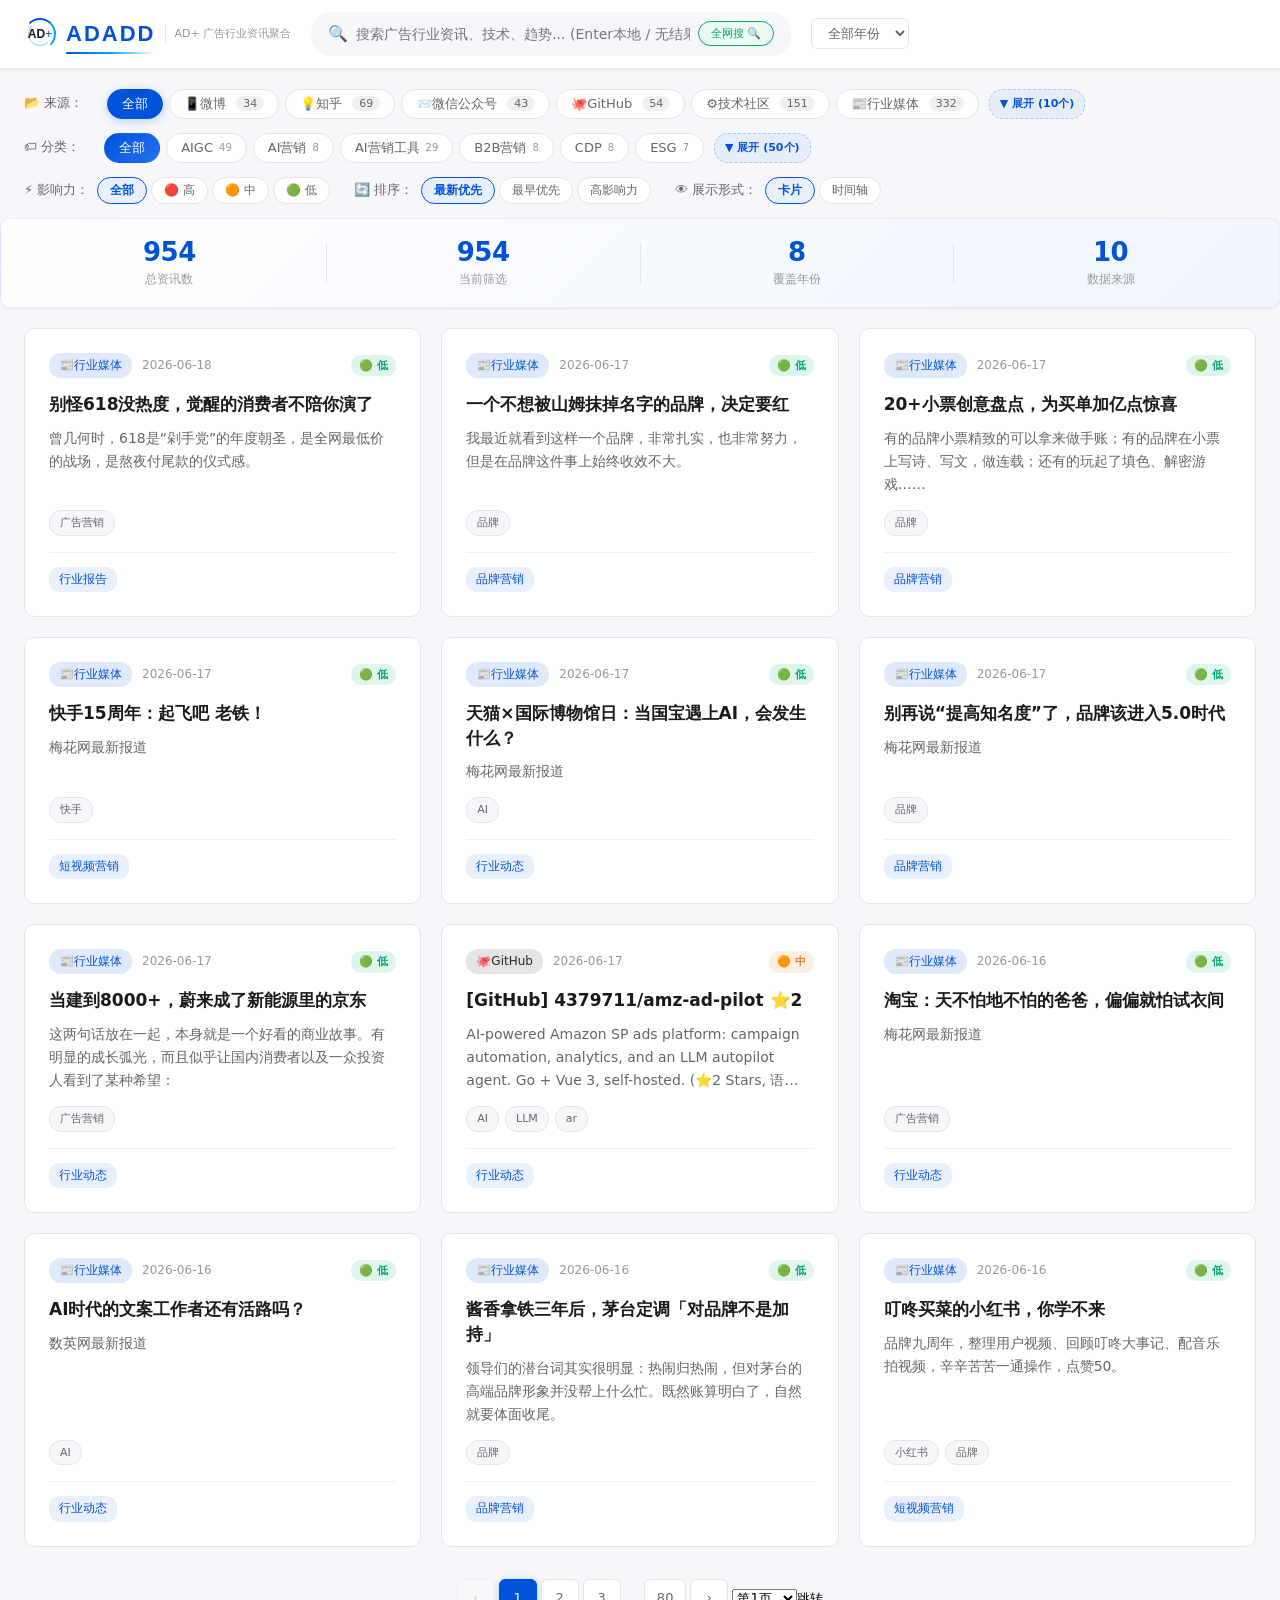
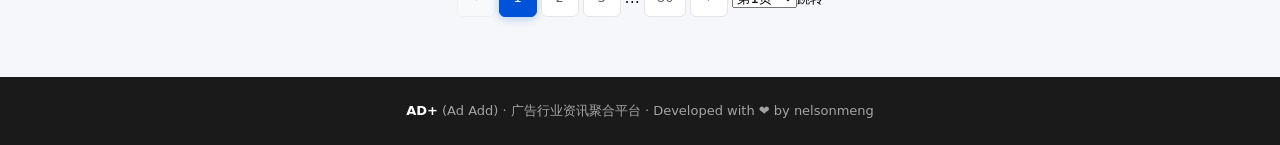
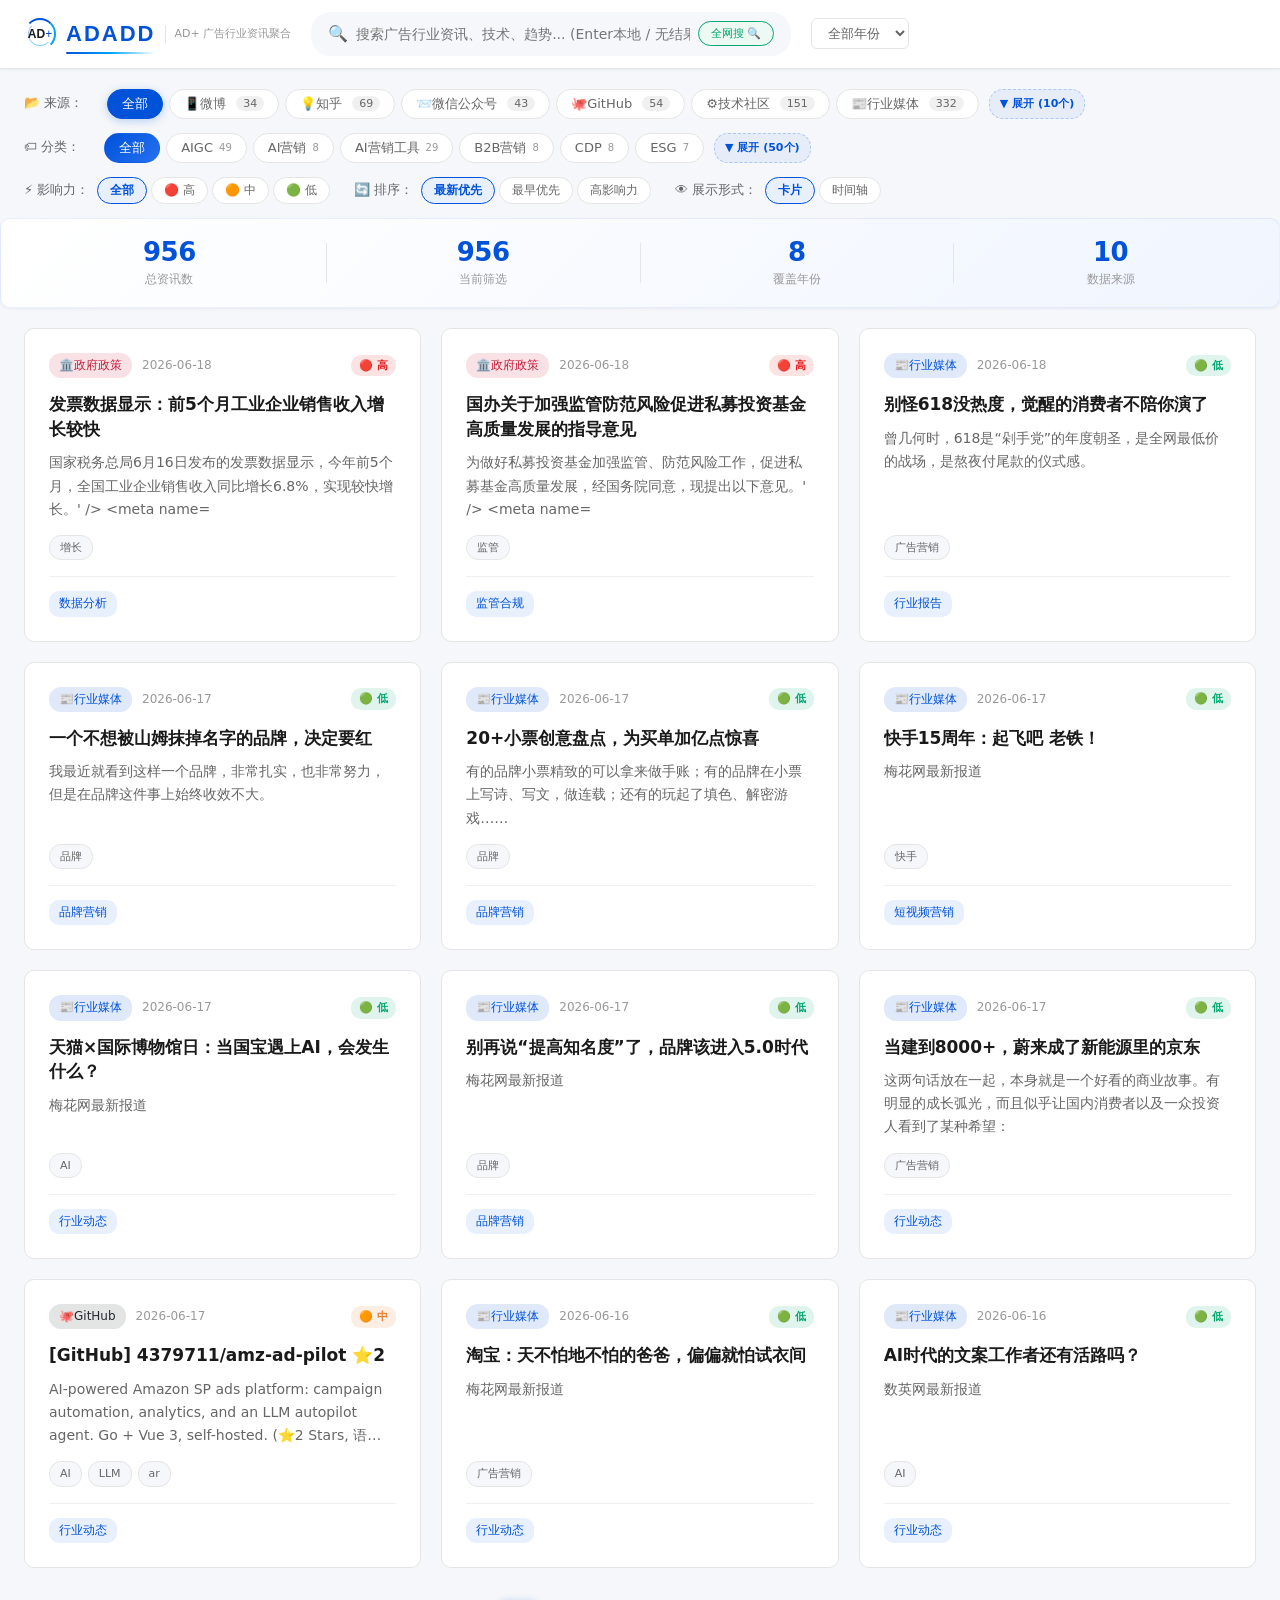
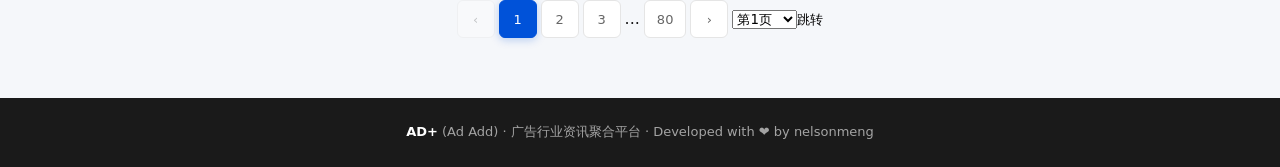
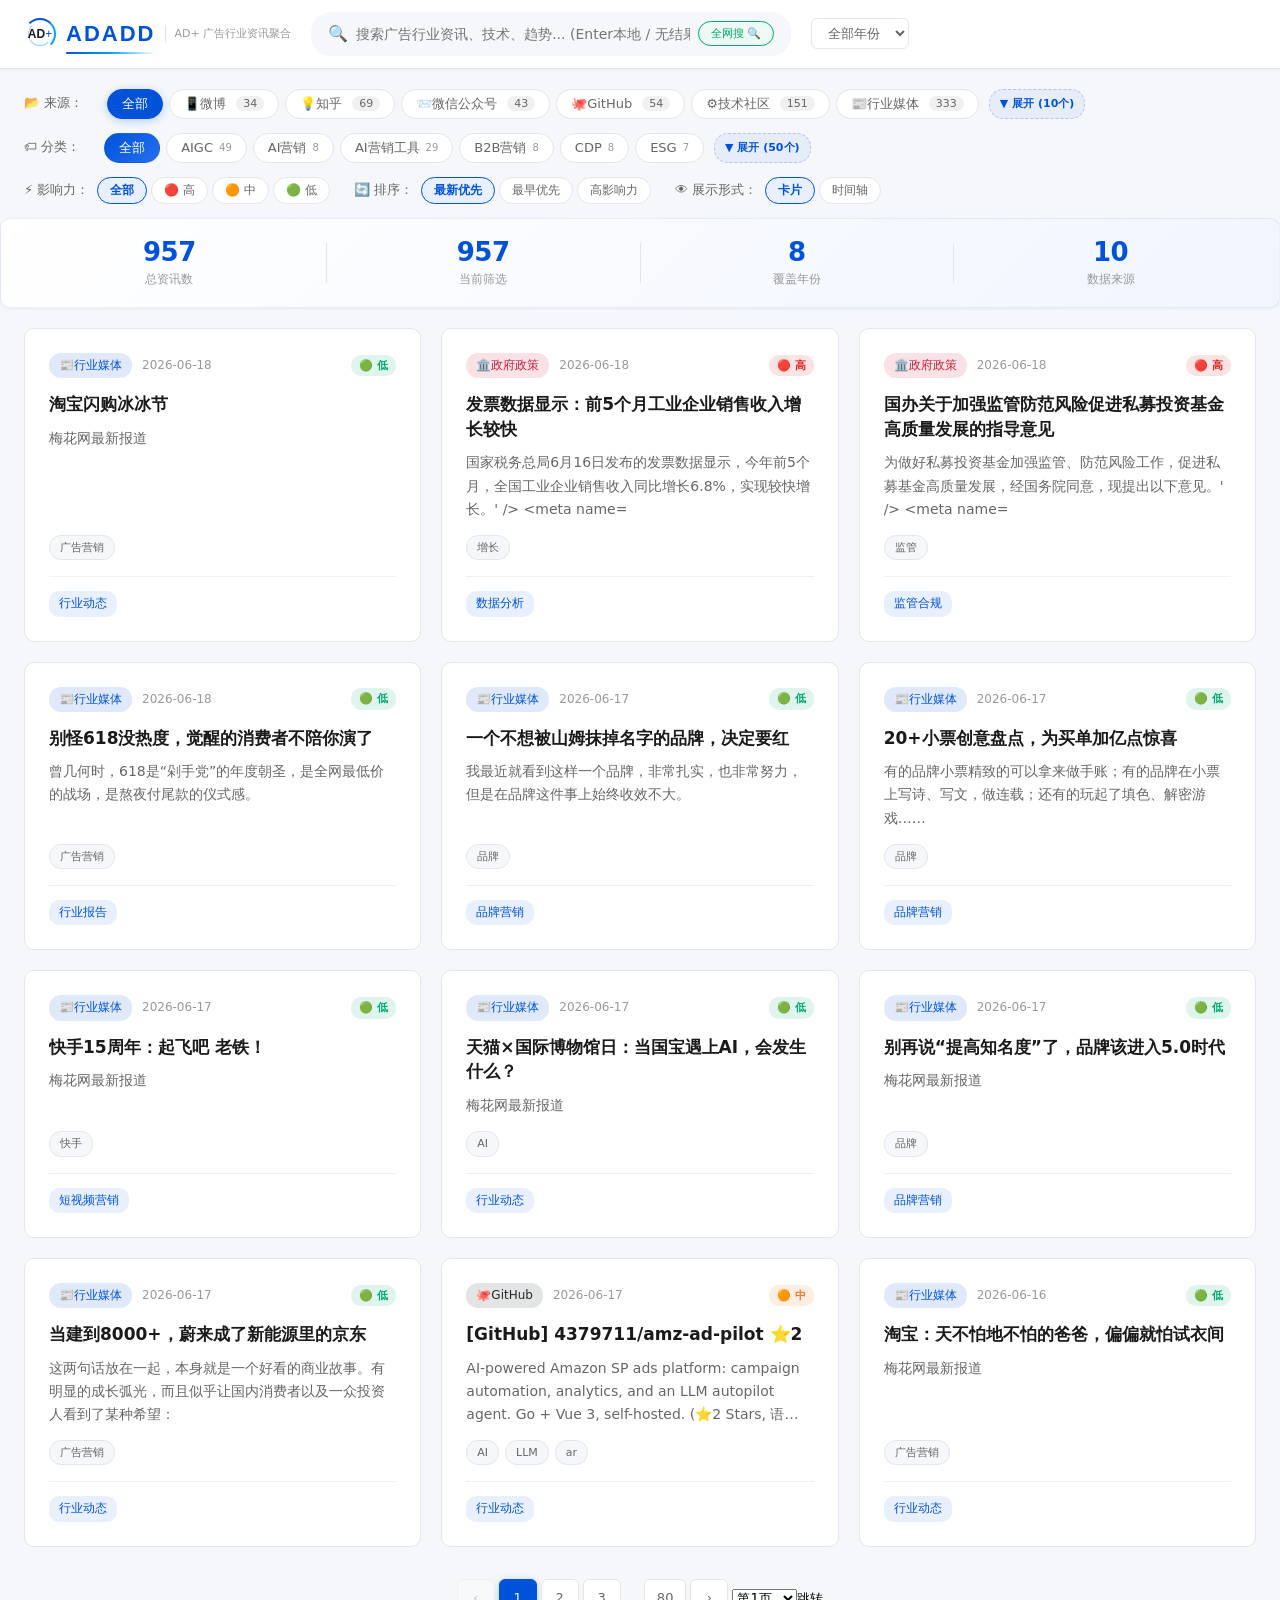
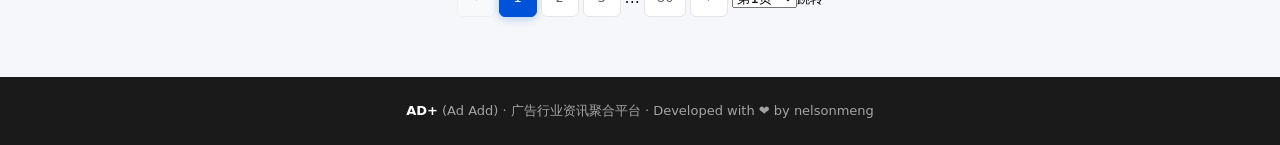
